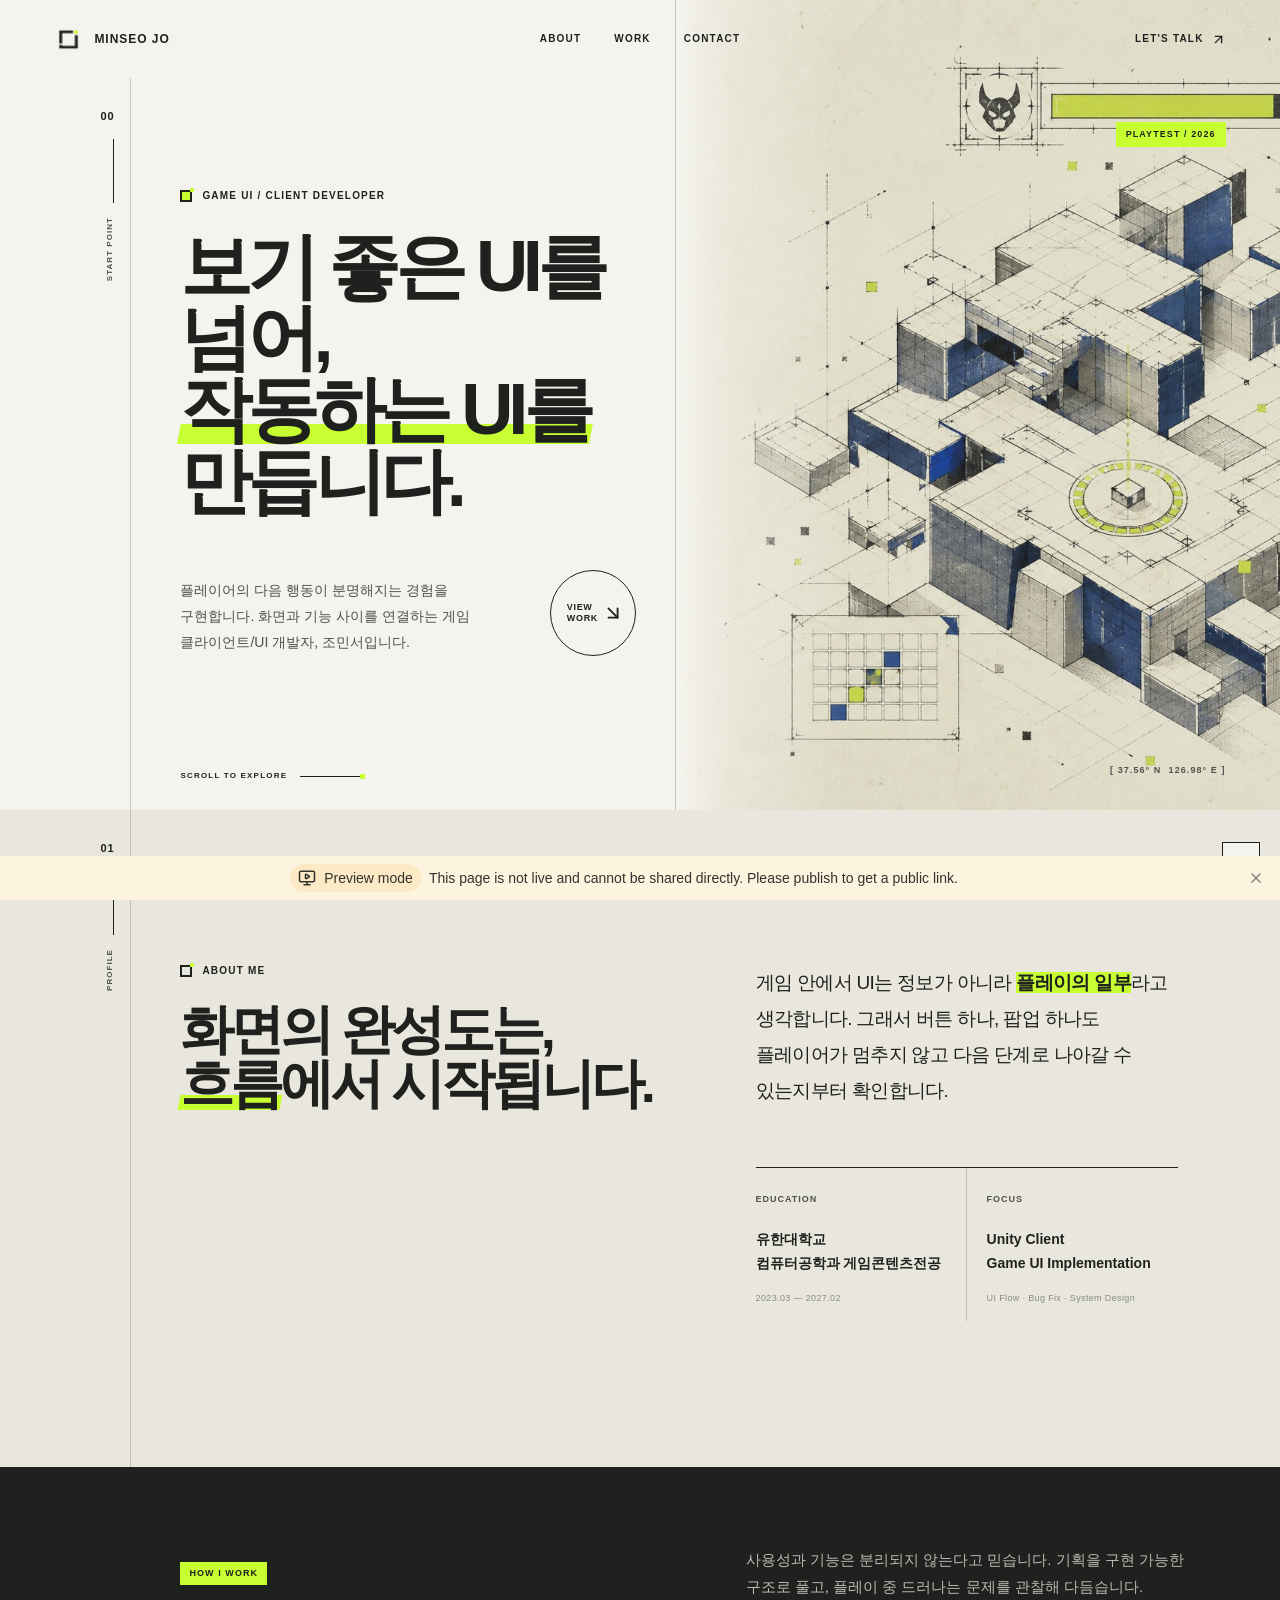
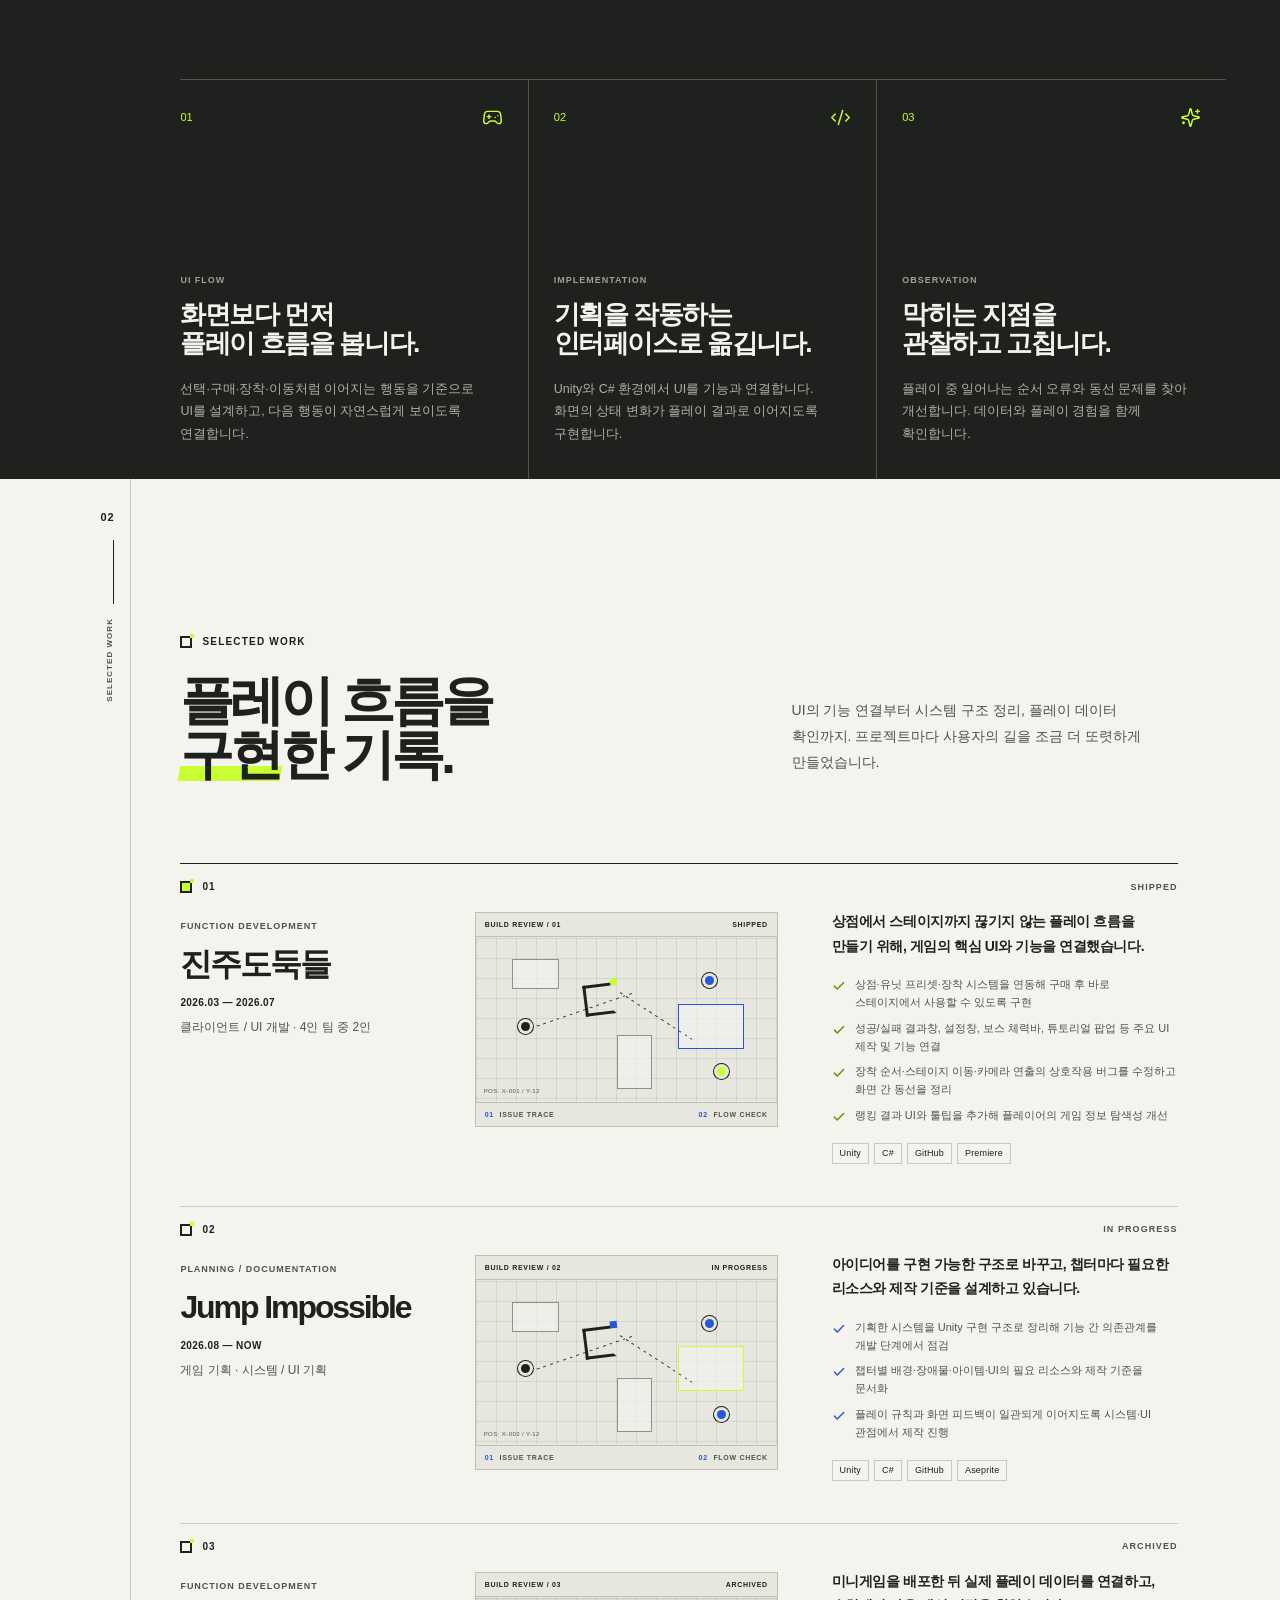
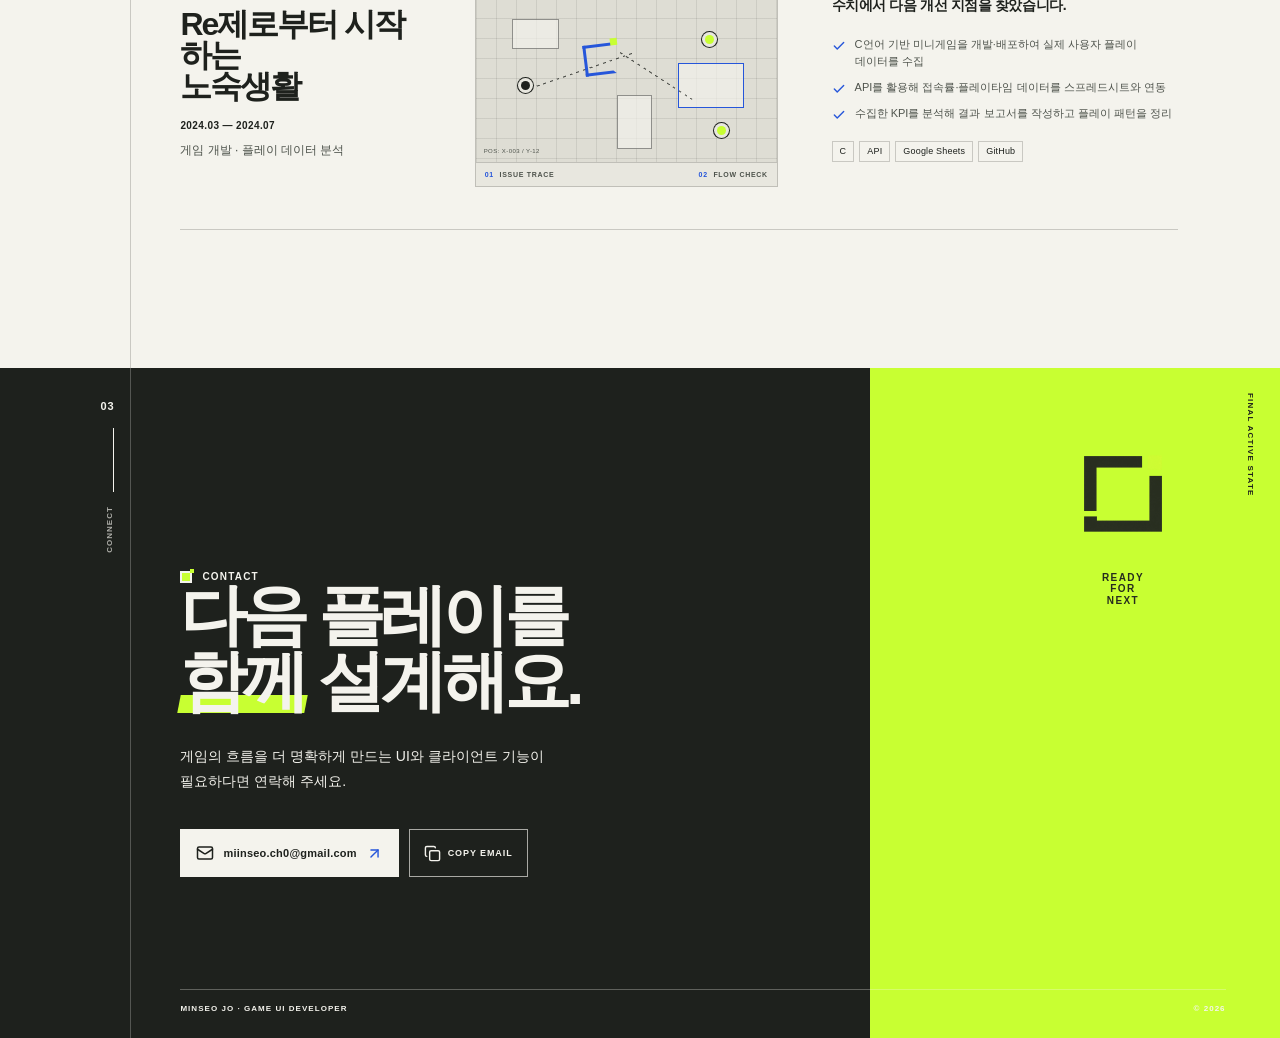
==== index.html @ cd0af512 "다른 html루" ====
<!DOCTYPE html>
<!-- saved from url=(0063)https://3000-i0neambwi0z5v4hnzv4nd-c29465b6.sg2.manus.computer/ -->
<html lang="ko"><head><meta http-equiv="Content-Type" content="text/html; charset=UTF-8">
    <script type="module">import { injectIntoGlobalHook } from "/@react-refresh";
injectIntoGlobalHook(window);
window.$RefreshReg$ = () => {};
window.$RefreshSig$ = () => (type) => type;</script>

    <script type="module" src="./index_files/client"></script>

    
    <meta name="viewport" content="width=device-width, initial-scale=1.0, maximum-scale=1">
    <title>조민서 | Game UI Developer</title>
    <meta name="description" content="보기 좋은 UI를 넘어, 작동하는 UI를 만드는 게임 클라이언트/UI 개발자 조민서의 포트폴리오">
    <link rel="icon" type="image/png" href="./index_files/minseo-checkpoint-logo_3d2f7d50.png">
    <!-- Design: Swiss editorial / playtest-note interface with Space Grotesk and Korean body copy. -->
    <link rel="preconnect" href="https://fonts.googleapis.com/">
    <link rel="preconnect" href="https://fonts.gstatic.com/" crossorigin="">
    <link href="./index_files/css2" rel="stylesheet">
    <script src="./index_files/debug-collector.js.다운로드" defer=""></script>
  <style type="text/css">[data-sonner-toaster][dir=ltr],html[dir=ltr]{--toast-icon-margin-start:-3px;--toast-icon-margin-end:4px;--toast-svg-margin-start:-1px;--toast-svg-margin-end:0px;--toast-button-margin-start:auto;--toast-button-margin-end:0;--toast-close-button-start:0;--toast-close-button-end:unset;--toast-close-button-transform:translate(-35%, -35%)}[data-sonner-toaster][dir=rtl],html[dir=rtl]{--toast-icon-margin-start:4px;--toast-icon-margin-end:-3px;--toast-svg-margin-start:0px;--toast-svg-margin-end:-1px;--toast-button-margin-start:0;--toast-button-margin-end:auto;--toast-close-button-start:unset;--toast-close-button-end:0;--toast-close-button-transform:translate(35%, -35%)}[data-sonner-toaster]{position:fixed;width:var(--width);font-family:ui-sans-serif,system-ui,-apple-system,BlinkMacSystemFont,Segoe UI,Roboto,Helvetica Neue,Arial,Noto Sans,sans-serif,Apple Color Emoji,Segoe UI Emoji,Segoe UI Symbol,Noto Color Emoji;--gray1:hsl(0, 0%, 99%);--gray2:hsl(0, 0%, 97.3%);--gray3:hsl(0, 0%, 95.1%);--gray4:hsl(0, 0%, 93%);--gray5:hsl(0, 0%, 90.9%);--gray6:hsl(0, 0%, 88.7%);--gray7:hsl(0, 0%, 85.8%);--gray8:hsl(0, 0%, 78%);--gray9:hsl(0, 0%, 56.1%);--gray10:hsl(0, 0%, 52.3%);--gray11:hsl(0, 0%, 43.5%);--gray12:hsl(0, 0%, 9%);--border-radius:8px;box-sizing:border-box;padding:0;margin:0;list-style:none;outline:0;z-index:999999999;transition:transform .4s ease}@media (hover:none) and (pointer:coarse){[data-sonner-toaster][data-lifted=true]{transform:none}}[data-sonner-toaster][data-x-position=right]{right:var(--offset-right)}[data-sonner-toaster][data-x-position=left]{left:var(--offset-left)}[data-sonner-toaster][data-x-position=center]{left:50%;transform:translateX(-50%)}[data-sonner-toaster][data-y-position=top]{top:var(--offset-top)}[data-sonner-toaster][data-y-position=bottom]{bottom:var(--offset-bottom)}[data-sonner-toast]{--y:translateY(100%);--lift-amount:calc(var(--lift) * var(--gap));z-index:var(--z-index);position:absolute;opacity:0;transform:var(--y);touch-action:none;transition:transform .4s,opacity .4s,height .4s,box-shadow .2s;box-sizing:border-box;outline:0;overflow-wrap:anywhere}[data-sonner-toast][data-styled=true]{padding:16px;background:var(--normal-bg);border:1px solid var(--normal-border);color:var(--normal-text);border-radius:var(--border-radius);box-shadow:0 4px 12px rgba(0,0,0,.1);width:var(--width);font-size:13px;display:flex;align-items:center;gap:6px}[data-sonner-toast]:focus-visible{box-shadow:0 4px 12px rgba(0,0,0,.1),0 0 0 2px rgba(0,0,0,.2)}[data-sonner-toast][data-y-position=top]{top:0;--y:translateY(-100%);--lift:1;--lift-amount:calc(1 * var(--gap))}[data-sonner-toast][data-y-position=bottom]{bottom:0;--y:translateY(100%);--lift:-1;--lift-amount:calc(var(--lift) * var(--gap))}[data-sonner-toast][data-styled=true] [data-description]{font-weight:400;line-height:1.4;color:#3f3f3f}[data-rich-colors=true][data-sonner-toast][data-styled=true] [data-description]{color:inherit}[data-sonner-toaster][data-sonner-theme=dark] [data-description]{color:#e8e8e8}[data-sonner-toast][data-styled=true] [data-title]{font-weight:500;line-height:1.5;color:inherit}[data-sonner-toast][data-styled=true] [data-icon]{display:flex;height:16px;width:16px;position:relative;justify-content:flex-start;align-items:center;flex-shrink:0;margin-left:var(--toast-icon-margin-start);margin-right:var(--toast-icon-margin-end)}[data-sonner-toast][data-promise=true] [data-icon]>svg{opacity:0;transform:scale(.8);transform-origin:center;animation:sonner-fade-in .3s ease forwards}[data-sonner-toast][data-styled=true] [data-icon]>*{flex-shrink:0}[data-sonner-toast][data-styled=true] [data-icon] svg{margin-left:var(--toast-svg-margin-start);margin-right:var(--toast-svg-margin-end)}[data-sonner-toast][data-styled=true] [data-content]{display:flex;flex-direction:column;gap:2px}[data-sonner-toast][data-styled=true] [data-button]{border-radius:4px;padding-left:8px;padding-right:8px;height:24px;font-size:12px;color:var(--normal-bg);background:var(--normal-text);margin-left:var(--toast-button-margin-start);margin-right:var(--toast-button-margin-end);border:none;font-weight:500;cursor:pointer;outline:0;display:flex;align-items:center;flex-shrink:0;transition:opacity .4s,box-shadow .2s}[data-sonner-toast][data-styled=true] [data-button]:focus-visible{box-shadow:0 0 0 2px rgba(0,0,0,.4)}[data-sonner-toast][data-styled=true] [data-button]:first-of-type{margin-left:var(--toast-button-margin-start);margin-right:var(--toast-button-margin-end)}[data-sonner-toast][data-styled=true] [data-cancel]{color:var(--normal-text);background:rgba(0,0,0,.08)}[data-sonner-toaster][data-sonner-theme=dark] [data-sonner-toast][data-styled=true] [data-cancel]{background:rgba(255,255,255,.3)}[data-sonner-toast][data-styled=true] [data-close-button]{position:absolute;left:var(--toast-close-button-start);right:var(--toast-close-button-end);top:0;height:20px;width:20px;display:flex;justify-content:center;align-items:center;padding:0;color:var(--gray12);background:var(--normal-bg);border:1px solid var(--gray4);transform:var(--toast-close-button-transform);border-radius:50%;cursor:pointer;z-index:1;transition:opacity .1s,background .2s,border-color .2s}[data-sonner-toast][data-styled=true] [data-close-button]:focus-visible{box-shadow:0 4px 12px rgba(0,0,0,.1),0 0 0 2px rgba(0,0,0,.2)}[data-sonner-toast][data-styled=true] [data-disabled=true]{cursor:not-allowed}[data-sonner-toast][data-styled=true]:hover [data-close-button]:hover{background:var(--gray2);border-color:var(--gray5)}[data-sonner-toast][data-swiping=true]::before{content:'';position:absolute;left:-100%;right:-100%;height:100%;z-index:-1}[data-sonner-toast][data-y-position=top][data-swiping=true]::before{bottom:50%;transform:scaleY(3) translateY(50%)}[data-sonner-toast][data-y-position=bottom][data-swiping=true]::before{top:50%;transform:scaleY(3) translateY(-50%)}[data-sonner-toast][data-swiping=false][data-removed=true]::before{content:'';position:absolute;inset:0;transform:scaleY(2)}[data-sonner-toast][data-expanded=true]::after{content:'';position:absolute;left:0;height:calc(var(--gap) + 1px);bottom:100%;width:100%}[data-sonner-toast][data-mounted=true]{--y:translateY(0);opacity:1}[data-sonner-toast][data-expanded=false][data-front=false]{--scale:var(--toasts-before) * 0.05 + 1;--y:translateY(calc(var(--lift-amount) * var(--toasts-before))) scale(calc(-1 * var(--scale)));height:var(--front-toast-height)}[data-sonner-toast]>*{transition:opacity .4s}[data-sonner-toast][data-x-position=right]{right:0}[data-sonner-toast][data-x-position=left]{left:0}[data-sonner-toast][data-expanded=false][data-front=false][data-styled=true]>*{opacity:0}[data-sonner-toast][data-visible=false]{opacity:0;pointer-events:none}[data-sonner-toast][data-mounted=true][data-expanded=true]{--y:translateY(calc(var(--lift) * var(--offset)));height:var(--initial-height)}[data-sonner-toast][data-removed=true][data-front=true][data-swipe-out=false]{--y:translateY(calc(var(--lift) * -100%));opacity:0}[data-sonner-toast][data-removed=true][data-front=false][data-swipe-out=false][data-expanded=true]{--y:translateY(calc(var(--lift) * var(--offset) + var(--lift) * -100%));opacity:0}[data-sonner-toast][data-removed=true][data-front=false][data-swipe-out=false][data-expanded=false]{--y:translateY(40%);opacity:0;transition:transform .5s,opacity .2s}[data-sonner-toast][data-removed=true][data-front=false]::before{height:calc(var(--initial-height) + 20%)}[data-sonner-toast][data-swiping=true]{transform:var(--y) translateY(var(--swipe-amount-y,0)) translateX(var(--swipe-amount-x,0));transition:none}[data-sonner-toast][data-swiped=true]{user-select:none}[data-sonner-toast][data-swipe-out=true][data-y-position=bottom],[data-sonner-toast][data-swipe-out=true][data-y-position=top]{animation-duration:.2s;animation-timing-function:ease-out;animation-fill-mode:forwards}[data-sonner-toast][data-swipe-out=true][data-swipe-direction=left]{animation-name:swipe-out-left}[data-sonner-toast][data-swipe-out=true][data-swipe-direction=right]{animation-name:swipe-out-right}[data-sonner-toast][data-swipe-out=true][data-swipe-direction=up]{animation-name:swipe-out-up}[data-sonner-toast][data-swipe-out=true][data-swipe-direction=down]{animation-name:swipe-out-down}@keyframes swipe-out-left{from{transform:var(--y) translateX(var(--swipe-amount-x));opacity:1}to{transform:var(--y) translateX(calc(var(--swipe-amount-x) - 100%));opacity:0}}@keyframes swipe-out-right{from{transform:var(--y) translateX(var(--swipe-amount-x));opacity:1}to{transform:var(--y) translateX(calc(var(--swipe-amount-x) + 100%));opacity:0}}@keyframes swipe-out-up{from{transform:var(--y) translateY(var(--swipe-amount-y));opacity:1}to{transform:var(--y) translateY(calc(var(--swipe-amount-y) - 100%));opacity:0}}@keyframes swipe-out-down{from{transform:var(--y) translateY(var(--swipe-amount-y));opacity:1}to{transform:var(--y) translateY(calc(var(--swipe-amount-y) + 100%));opacity:0}}@media (max-width:600px){[data-sonner-toaster]{position:fixed;right:var(--mobile-offset-right);left:var(--mobile-offset-left);width:100%}[data-sonner-toaster][dir=rtl]{left:calc(var(--mobile-offset-left) * -1)}[data-sonner-toaster] [data-sonner-toast]{left:0;right:0;width:calc(100% - var(--mobile-offset-left) * 2)}[data-sonner-toaster][data-x-position=left]{left:var(--mobile-offset-left)}[data-sonner-toaster][data-y-position=bottom]{bottom:var(--mobile-offset-bottom)}[data-sonner-toaster][data-y-position=top]{top:var(--mobile-offset-top)}[data-sonner-toaster][data-x-position=center]{left:var(--mobile-offset-left);right:var(--mobile-offset-right);transform:none}}[data-sonner-toaster][data-sonner-theme=light]{--normal-bg:#fff;--normal-border:var(--gray4);--normal-text:var(--gray12);--success-bg:hsl(143, 85%, 96%);--success-border:hsl(145, 92%, 87%);--success-text:hsl(140, 100%, 27%);--info-bg:hsl(208, 100%, 97%);--info-border:hsl(221, 91%, 93%);--info-text:hsl(210, 92%, 45%);--warning-bg:hsl(49, 100%, 97%);--warning-border:hsl(49, 91%, 84%);--warning-text:hsl(31, 92%, 45%);--error-bg:hsl(359, 100%, 97%);--error-border:hsl(359, 100%, 94%);--error-text:hsl(360, 100%, 45%)}[data-sonner-toaster][data-sonner-theme=light] [data-sonner-toast][data-invert=true]{--normal-bg:#000;--normal-border:hsl(0, 0%, 20%);--normal-text:var(--gray1)}[data-sonner-toaster][data-sonner-theme=dark] [data-sonner-toast][data-invert=true]{--normal-bg:#fff;--normal-border:var(--gray3);--normal-text:var(--gray12)}[data-sonner-toaster][data-sonner-theme=dark]{--normal-bg:#000;--normal-bg-hover:hsl(0, 0%, 12%);--normal-border:hsl(0, 0%, 20%);--normal-border-hover:hsl(0, 0%, 25%);--normal-text:var(--gray1);--success-bg:hsl(150, 100%, 6%);--success-border:hsl(147, 100%, 12%);--success-text:hsl(150, 86%, 65%);--info-bg:hsl(215, 100%, 6%);--info-border:hsl(223, 43%, 17%);--info-text:hsl(216, 87%, 65%);--warning-bg:hsl(64, 100%, 6%);--warning-border:hsl(60, 100%, 9%);--warning-text:hsl(46, 87%, 65%);--error-bg:hsl(358, 76%, 10%);--error-border:hsl(357, 89%, 16%);--error-text:hsl(358, 100%, 81%)}[data-sonner-toaster][data-sonner-theme=dark] [data-sonner-toast] [data-close-button]{background:var(--normal-bg);border-color:var(--normal-border);color:var(--normal-text)}[data-sonner-toaster][data-sonner-theme=dark] [data-sonner-toast] [data-close-button]:hover{background:var(--normal-bg-hover);border-color:var(--normal-border-hover)}[data-rich-colors=true][data-sonner-toast][data-type=success]{background:var(--success-bg);border-color:var(--success-border);color:var(--success-text)}[data-rich-colors=true][data-sonner-toast][data-type=success] [data-close-button]{background:var(--success-bg);border-color:var(--success-border);color:var(--success-text)}[data-rich-colors=true][data-sonner-toast][data-type=info]{background:var(--info-bg);border-color:var(--info-border);color:var(--info-text)}[data-rich-colors=true][data-sonner-toast][data-type=info] [data-close-button]{background:var(--info-bg);border-color:var(--info-border);color:var(--info-text)}[data-rich-colors=true][data-sonner-toast][data-type=warning]{background:var(--warning-bg);border-color:var(--warning-border);color:var(--warning-text)}[data-rich-colors=true][data-sonner-toast][data-type=warning] [data-close-button]{background:var(--warning-bg);border-color:var(--warning-border);color:var(--warning-text)}[data-rich-colors=true][data-sonner-toast][data-type=error]{background:var(--error-bg);border-color:var(--error-border);color:var(--error-text)}[data-rich-colors=true][data-sonner-toast][data-type=error] [data-close-button]{background:var(--error-bg);border-color:var(--error-border);color:var(--error-text)}.sonner-loading-wrapper{--size:16px;height:var(--size);width:var(--size);position:absolute;inset:0;z-index:10}.sonner-loading-wrapper[data-visible=false]{transform-origin:center;animation:sonner-fade-out .2s ease forwards}.sonner-spinner{position:relative;top:50%;left:50%;height:var(--size);width:var(--size)}.sonner-loading-bar{animation:sonner-spin 1.2s linear infinite;background:var(--gray11);border-radius:6px;height:8%;left:-10%;position:absolute;top:-3.9%;width:24%}.sonner-loading-bar:first-child{animation-delay:-1.2s;transform:rotate(.0001deg) translate(146%)}.sonner-loading-bar:nth-child(2){animation-delay:-1.1s;transform:rotate(30deg) translate(146%)}.sonner-loading-bar:nth-child(3){animation-delay:-1s;transform:rotate(60deg) translate(146%)}.sonner-loading-bar:nth-child(4){animation-delay:-.9s;transform:rotate(90deg) translate(146%)}.sonner-loading-bar:nth-child(5){animation-delay:-.8s;transform:rotate(120deg) translate(146%)}.sonner-loading-bar:nth-child(6){animation-delay:-.7s;transform:rotate(150deg) translate(146%)}.sonner-loading-bar:nth-child(7){animation-delay:-.6s;transform:rotate(180deg) translate(146%)}.sonner-loading-bar:nth-child(8){animation-delay:-.5s;transform:rotate(210deg) translate(146%)}.sonner-loading-bar:nth-child(9){animation-delay:-.4s;transform:rotate(240deg) translate(146%)}.sonner-loading-bar:nth-child(10){animation-delay:-.3s;transform:rotate(270deg) translate(146%)}.sonner-loading-bar:nth-child(11){animation-delay:-.2s;transform:rotate(300deg) translate(146%)}.sonner-loading-bar:nth-child(12){animation-delay:-.1s;transform:rotate(330deg) translate(146%)}@keyframes sonner-fade-in{0%{opacity:0;transform:scale(.8)}100%{opacity:1;transform:scale(1)}}@keyframes sonner-fade-out{0%{opacity:1;transform:scale(1)}100%{opacity:0;transform:scale(.8)}}@keyframes sonner-spin{0%{opacity:1}100%{opacity:.15}}@media (prefers-reduced-motion){.sonner-loading-bar,[data-sonner-toast],[data-sonner-toast]>*{transition:none!important;animation:none!important}}.sonner-loader{position:absolute;top:50%;left:50%;transform:translate(-50%,-50%);transform-origin:center;transition:opacity .2s,transform .2s}.sonner-loader[data-visible=false]{opacity:0;transform:scale(.8) translate(-50%,-50%)}</style><style type="text/css" data-vite-dev-id="/home/ubuntu/minseo-portfolio/client/src/index.css">/*! tailwindcss v4.1.14 | MIT License | https://tailwindcss.com */
@layer properties;
@layer theme, base, components, utilities;
@layer theme {
  :root, :host {
    --font-sans: ui-sans-serif, system-ui, sans-serif, "Apple Color Emoji",
      "Segoe UI Emoji", "Segoe UI Symbol", "Noto Color Emoji";
    --font-mono: ui-monospace, SFMono-Regular, Menlo, Monaco, Consolas, "Liberation Mono",
      "Courier New", monospace;
    --color-red-100: oklch(93.6% 0.032 17.717);
    --color-red-500: oklch(63.7% 0.237 25.331);
    --color-blue-600: oklch(54.6% 0.245 262.881);
    --color-blue-700: oklch(48.8% 0.243 264.376);
    --color-slate-50: oklch(98.4% 0.003 247.858);
    --color-slate-100: oklch(96.8% 0.007 247.896);
    --color-slate-600: oklch(44.6% 0.043 257.281);
    --color-slate-700: oklch(37.2% 0.044 257.287);
    --color-slate-900: oklch(20.8% 0.042 265.755);
    --color-black: #000;
    --color-white: #fff;
    --spacing: 0.25rem;
    --container-sm: 24rem;
    --container-lg: 32rem;
    --container-2xl: 42rem;
    --text-xs: 0.75rem;
    --text-xs--line-height: calc(1 / 0.75);
    --text-sm: 0.875rem;
    --text-sm--line-height: calc(1.25 / 0.875);
    --text-base: 1rem;
    --text-base--line-height: calc(1.5 / 1);
    --text-lg: 1.125rem;
    --text-lg--line-height: calc(1.75 / 1.125);
    --text-xl: 1.25rem;
    --text-xl--line-height: calc(1.75 / 1.25);
    --text-4xl: 2.25rem;
    --text-4xl--line-height: calc(2.5 / 2.25);
    --font-weight-normal: 400;
    --font-weight-medium: 500;
    --font-weight-semibold: 600;
    --font-weight-bold: 700;
    --tracking-tight: -0.025em;
    --tracking-widest: 0.1em;
    --leading-snug: 1.375;
    --leading-normal: 1.5;
    --leading-relaxed: 1.625;
    --radius-xs: 0.125rem;
    --radius-sm: 0.25rem;
    --radius-md: 0.375rem;
    --radius-lg: 0.5rem;
    --radius-xl: 0.75rem;
    --ease-out: cubic-bezier(0, 0, 0.2, 1);
    --ease-in-out: cubic-bezier(0.4, 0, 0.2, 1);
    --animate-spin: spin 1s linear infinite;
    --animate-pulse: pulse 2s cubic-bezier(0.4, 0, 0.6, 1) infinite;
    --blur-sm: 8px;
    --blur-2xl: 40px;
    --aspect-video: 16 / 9;
    --default-transition-duration: 150ms;
    --default-transition-timing-function: cubic-bezier(0.4, 0, 0.2, 1);
    --default-font-family: var(--font-sans);
    --default-mono-font-family: var(--font-mono);
  }
}
@layer base {
  *, ::after, ::before, ::backdrop, ::file-selector-button {
    box-sizing: border-box;
    margin: 0;
    padding: 0;
    border: 0 solid;
  }
  html, :host {
    line-height: 1.5;
    -webkit-text-size-adjust: 100%;
    tab-size: 4;
    font-family: var(--default-font-family, ui-sans-serif, system-ui, sans-serif, "Apple Color Emoji", "Segoe UI Emoji", "Segoe UI Symbol", "Noto Color Emoji");
    font-feature-settings: var(--default-font-feature-settings, normal);
    font-variation-settings: var(--default-font-variation-settings, normal);
    -webkit-tap-highlight-color: transparent;
  }
  hr {
    height: 0;
    color: inherit;
    border-top-width: 1px;
  }
  abbr:where([title]) {
    -webkit-text-decoration: underline dotted;
    text-decoration: underline dotted;
  }
  h1, h2, h3, h4, h5, h6 {
    font-size: inherit;
    font-weight: inherit;
  }
  a {
    color: inherit;
    -webkit-text-decoration: inherit;
    text-decoration: inherit;
  }
  b, strong {
    font-weight: bolder;
  }
  code, kbd, samp, pre {
    font-family: var(--default-mono-font-family, ui-monospace, SFMono-Regular, Menlo, Monaco, Consolas, "Liberation Mono", "Courier New", monospace);
    font-feature-settings: var(--default-mono-font-feature-settings, normal);
    font-variation-settings: var(--default-mono-font-variation-settings, normal);
    font-size: 1em;
  }
  small {
    font-size: 80%;
  }
  sub, sup {
    font-size: 75%;
    line-height: 0;
    position: relative;
    vertical-align: baseline;
  }
  sub {
    bottom: -0.25em;
  }
  sup {
    top: -0.5em;
  }
  table {
    text-indent: 0;
    border-color: inherit;
    border-collapse: collapse;
  }
  :-moz-focusring {
    outline: auto;
  }
  progress {
    vertical-align: baseline;
  }
  summary {
    display: list-item;
  }
  ol, ul, menu {
    list-style: none;
  }
  img, svg, video, canvas, audio, iframe, embed, object {
    display: block;
    vertical-align: middle;
  }
  img, video {
    max-width: 100%;
    height: auto;
  }
  button, input, select, optgroup, textarea, ::file-selector-button {
    font: inherit;
    font-feature-settings: inherit;
    font-variation-settings: inherit;
    letter-spacing: inherit;
    color: inherit;
    border-radius: 0;
    background-color: transparent;
    opacity: 1;
  }
  :where(select:is([multiple], [size])) optgroup {
    font-weight: bolder;
  }
  :where(select:is([multiple], [size])) optgroup option {
    padding-inline-start: 20px;
  }
  ::file-selector-button {
    margin-inline-end: 4px;
  }
  ::placeholder {
    opacity: 1;
  }
  @supports (not (-webkit-appearance: -apple-pay-button))  or (contain-intrinsic-size: 1px) {
    ::placeholder {
      color: currentcolor;
      @supports (color: color-mix(in lab, red, red)) {
        color: color-mix(in oklab, currentcolor 50%, transparent);
      }
    }
  }
  textarea {
    resize: vertical;
  }
  ::-webkit-search-decoration {
    -webkit-appearance: none;
  }
  ::-webkit-date-and-time-value {
    min-height: 1lh;
    text-align: inherit;
  }
  ::-webkit-datetime-edit {
    display: inline-flex;
  }
  ::-webkit-datetime-edit-fields-wrapper {
    padding: 0;
  }
  ::-webkit-datetime-edit, ::-webkit-datetime-edit-year-field, ::-webkit-datetime-edit-month-field, ::-webkit-datetime-edit-day-field, ::-webkit-datetime-edit-hour-field, ::-webkit-datetime-edit-minute-field, ::-webkit-datetime-edit-second-field, ::-webkit-datetime-edit-millisecond-field, ::-webkit-datetime-edit-meridiem-field {
    padding-block: 0;
  }
  ::-webkit-calendar-picker-indicator {
    line-height: 1;
  }
  :-moz-ui-invalid {
    box-shadow: none;
  }
  button, input:where([type="button"], [type="reset"], [type="submit"]), ::file-selector-button {
    appearance: button;
  }
  ::-webkit-inner-spin-button, ::-webkit-outer-spin-button {
    height: auto;
  }
  [hidden]:where(:not([hidden="until-found"])) {
    display: none !important;
  }
}
@layer utilities {
  .\@container\/card-header {
    container-type: inline-size;
    container-name: card-header;
  }
  .\@container\/field-group {
    container-type: inline-size;
    container-name: field-group;
  }
  .pointer-events-none {
    pointer-events: none;
  }
  .invisible {
    visibility: hidden;
  }
  .sr-only {
    position: absolute;
    width: 1px;
    height: 1px;
    padding: 0;
    margin: -1px;
    overflow: hidden;
    clip-path: inset(50%);
    white-space: nowrap;
    border-width: 0;
  }
  .absolute {
    position: absolute;
  }
  .fixed {
    position: fixed;
  }
  .relative {
    position: relative;
  }
  .static {
    position: static;
  }
  .inset-0 {
    inset: calc(var(--spacing) * 0);
  }
  .inset-x-0 {
    inset-inline: calc(var(--spacing) * 0);
  }
  .inset-y-0 {
    inset-block: calc(var(--spacing) * 0);
  }
  .-top-12 {
    top: calc(var(--spacing) * -12);
  }
  .top-0 {
    top: calc(var(--spacing) * 0);
  }
  .top-1\.5 {
    top: calc(var(--spacing) * 1.5);
  }
  .top-1\/2 {
    top: calc(1/2 * 100%);
  }
  .top-3\.5 {
    top: calc(var(--spacing) * 3.5);
  }
  .top-4 {
    top: calc(var(--spacing) * 4);
  }
  .top-\[1px\] {
    top: 1px;
  }
  .top-\[50\%\] {
    top: 50%;
  }
  .top-\[60\%\] {
    top: 60%;
  }
  .top-full {
    top: 100%;
  }
  .-right-12 {
    right: calc(var(--spacing) * -12);
  }
  .right-0 {
    right: calc(var(--spacing) * 0);
  }
  .right-1 {
    right: calc(var(--spacing) * 1);
  }
  .right-2 {
    right: calc(var(--spacing) * 2);
  }
  .right-3 {
    right: calc(var(--spacing) * 3);
  }
  .right-4 {
    right: calc(var(--spacing) * 4);
  }
  .-bottom-12 {
    bottom: calc(var(--spacing) * -12);
  }
  .bottom-0 {
    bottom: calc(var(--spacing) * 0);
  }
  .-left-12 {
    left: calc(var(--spacing) * -12);
  }
  .left-0 {
    left: calc(var(--spacing) * 0);
  }
  .left-1\/2 {
    left: calc(1/2 * 100%);
  }
  .left-2 {
    left: calc(var(--spacing) * 2);
  }
  .left-\[50\%\] {
    left: 50%;
  }
  .isolate {
    isolation: isolate;
  }
  .z-10 {
    z-index: 10;
  }
  .z-20 {
    z-index: 20;
  }
  .z-50 {
    z-index: 50;
  }
  .z-\[1\] {
    z-index: 1;
  }
  .order-first {
    order: -9999;
  }
  .order-last {
    order: 9999;
  }
  .col-start-2 {
    grid-column-start: 2;
  }
  .row-span-2 {
    grid-row: span 2 / span 2;
  }
  .row-start-1 {
    grid-row-start: 1;
  }
  .container {
    width: 100%;
    @media (width >= 40rem) {
      max-width: 40rem;
    }
    @media (width >= 48rem) {
      max-width: 48rem;
    }
    @media (width >= 64rem) {
      max-width: 64rem;
    }
    @media (width >= 80rem) {
      max-width: 80rem;
    }
    @media (width >= 96rem) {
      max-width: 96rem;
    }
  }
  .\!m-0 {
    margin: calc(var(--spacing) * 0) !important;
  }
  .-mx-1 {
    margin-inline: calc(var(--spacing) * -1);
  }
  .mx-2 {
    margin-inline: calc(var(--spacing) * 2);
  }
  .mx-3\.5 {
    margin-inline: calc(var(--spacing) * 3.5);
  }
  .mx-4 {
    margin-inline: calc(var(--spacing) * 4);
  }
  .mx-auto {
    margin-inline: auto;
  }
  .-my-2 {
    margin-block: calc(var(--spacing) * -2);
  }
  .my-0 {
    margin-block: calc(var(--spacing) * 0);
  }
  .my-0\.5 {
    margin-block: calc(var(--spacing) * 0.5);
  }
  .my-1 {
    margin-block: calc(var(--spacing) * 1);
  }
  .-mt-4 {
    margin-top: calc(var(--spacing) * -4);
  }
  .mt-1\.5 {
    margin-top: calc(var(--spacing) * 1.5);
  }
  .mt-2 {
    margin-top: calc(var(--spacing) * 2);
  }
  .mt-4 {
    margin-top: calc(var(--spacing) * 4);
  }
  .mt-auto {
    margin-top: auto;
  }
  .mr-2 {
    margin-right: calc(var(--spacing) * 2);
  }
  .mb-2 {
    margin-bottom: calc(var(--spacing) * 2);
  }
  .mb-3 {
    margin-bottom: calc(var(--spacing) * 3);
  }
  .mb-4 {
    margin-bottom: calc(var(--spacing) * 4);
  }
  .mb-6 {
    margin-bottom: calc(var(--spacing) * 6);
  }
  .mb-8 {
    margin-bottom: calc(var(--spacing) * 8);
  }
  .-ml-4 {
    margin-left: calc(var(--spacing) * -4);
  }
  .ml-1 {
    margin-left: calc(var(--spacing) * 1);
  }
  .ml-4 {
    margin-left: calc(var(--spacing) * 4);
  }
  .ml-auto {
    margin-left: auto;
  }
  .line-clamp-1 {
    overflow: hidden;
    display: -webkit-box;
    -webkit-box-orient: vertical;
    -webkit-line-clamp: 1;
  }
  .line-clamp-2 {
    overflow: hidden;
    display: -webkit-box;
    -webkit-box-orient: vertical;
    -webkit-line-clamp: 2;
  }
  .block {
    display: block;
  }
  .flex {
    display: flex;
  }
  .grid {
    display: grid;
  }
  .hidden {
    display: none;
  }
  .inline-flex {
    display: inline-flex;
  }
  .table {
    display: table;
  }
  .table-caption {
    display: table-caption;
  }
  .table-cell {
    display: table-cell;
  }
  .table-row {
    display: table-row;
  }
  .field-sizing-content {
    field-sizing: content;
  }
  .aspect-square {
    aspect-ratio: 1 / 1;
  }
  .aspect-video {
    aspect-ratio: var(--aspect-video);
  }
  .size-\(--cell-size\) {
    width: var(--cell-size);
    height: var(--cell-size);
  }
  .size-2 {
    width: calc(var(--spacing) * 2);
    height: calc(var(--spacing) * 2);
  }
  .size-2\.5 {
    width: calc(var(--spacing) * 2.5);
    height: calc(var(--spacing) * 2.5);
  }
  .size-3 {
    width: calc(var(--spacing) * 3);
    height: calc(var(--spacing) * 3);
  }
  .size-3\.5 {
    width: calc(var(--spacing) * 3.5);
    height: calc(var(--spacing) * 3.5);
  }
  .size-4 {
    width: calc(var(--spacing) * 4);
    height: calc(var(--spacing) * 4);
  }
  .size-6 {
    width: calc(var(--spacing) * 6);
    height: calc(var(--spacing) * 6);
  }
  .size-7 {
    width: calc(var(--spacing) * 7);
    height: calc(var(--spacing) * 7);
  }
  .size-8 {
    width: calc(var(--spacing) * 8);
    height: calc(var(--spacing) * 8);
  }
  .size-9 {
    width: calc(var(--spacing) * 9);
    height: calc(var(--spacing) * 9);
  }
  .size-10 {
    width: calc(var(--spacing) * 10);
    height: calc(var(--spacing) * 10);
  }
  .size-auto {
    width: auto;
    height: auto;
  }
  .size-full {
    width: 100%;
    height: 100%;
  }
  .h-\(--cell-size\) {
    height: var(--cell-size);
  }
  .h-1\.5 {
    height: calc(var(--spacing) * 1.5);
  }
  .h-2 {
    height: calc(var(--spacing) * 2);
  }
  .h-2\.5 {
    height: calc(var(--spacing) * 2.5);
  }
  .h-4 {
    height: calc(var(--spacing) * 4);
  }
  .h-5 {
    height: calc(var(--spacing) * 5);
  }
  .h-6 {
    height: calc(var(--spacing) * 6);
  }
  .h-7 {
    height: calc(var(--spacing) * 7);
  }
  .h-8 {
    height: calc(var(--spacing) * 8);
  }
  .h-9 {
    height: calc(var(--spacing) * 9);
  }
  .h-10 {
    height: calc(var(--spacing) * 10);
  }
  .h-12 {
    height: calc(var(--spacing) * 12);
  }
  .h-16 {
    height: calc(var(--spacing) * 16);
  }
  .h-\[1\.15rem\] {
    height: 1.15rem;
  }
  .h-\[500px\] {
    height: 500px;
  }
  .h-\[calc\(100\%-1px\)\] {
    height: calc(100% - 1px);
  }
  .h-\[var\(--radix-navigation-menu-viewport-height\)\] {
    height: var(--radix-navigation-menu-viewport-height);
  }
  .h-\[var\(--radix-select-trigger-height\)\] {
    height: var(--radix-select-trigger-height);
  }
  .h-auto {
    height: auto;
  }
  .h-full {
    height: 100%;
  }
  .h-px {
    height: 1px;
  }
  .h-svh {
    height: 100svh;
  }
  .max-h-\(--radix-context-menu-content-available-height\) {
    max-height: var(--radix-context-menu-content-available-height);
  }
  .max-h-\(--radix-dropdown-menu-content-available-height\) {
    max-height: var(--radix-dropdown-menu-content-available-height);
  }
  .max-h-\(--radix-select-content-available-height\) {
    max-height: var(--radix-select-content-available-height);
  }
  .max-h-\[300px\] {
    max-height: 300px;
  }
  .min-h-0 {
    min-height: calc(var(--spacing) * 0);
  }
  .min-h-4 {
    min-height: calc(var(--spacing) * 4);
  }
  .min-h-16 {
    min-height: calc(var(--spacing) * 16);
  }
  .min-h-screen {
    min-height: 100vh;
  }
  .min-h-svh {
    min-height: 100svh;
  }
  .w-\(--cell-size\) {
    width: var(--cell-size);
  }
  .w-\(--sidebar-width\) {
    width: var(--sidebar-width);
  }
  .w-0 {
    width: calc(var(--spacing) * 0);
  }
  .w-1 {
    width: calc(var(--spacing) * 1);
  }
  .w-2 {
    width: calc(var(--spacing) * 2);
  }
  .w-2\.5 {
    width: calc(var(--spacing) * 2.5);
  }
  .w-3 {
    width: calc(var(--spacing) * 3);
  }
  .w-3\/4 {
    width: calc(3/4 * 100%);
  }
  .w-4 {
    width: calc(var(--spacing) * 4);
  }
  .w-5 {
    width: calc(var(--spacing) * 5);
  }
  .w-8 {
    width: calc(var(--spacing) * 8);
  }
  .w-9 {
    width: calc(var(--spacing) * 9);
  }
  .w-10 {
    width: calc(var(--spacing) * 10);
  }
  .w-16 {
    width: calc(var(--spacing) * 16);
  }
  .w-64 {
    width: calc(var(--spacing) * 64);
  }
  .w-72 {
    width: calc(var(--spacing) * 72);
  }
  .w-\[100px\] {
    width: 100px;
  }
  .w-\[400px\] {
    width: 400px;
  }
  .w-auto {
    width: auto;
  }
  .w-fit {
    width: fit-content;
  }
  .w-full {
    width: 100%;
  }
  .w-max {
    width: max-content;
  }
  .w-px {
    width: 1px;
  }
  .max-w-\(--skeleton-width\) {
    max-width: var(--skeleton-width);
  }
  .max-w-2xl {
    max-width: var(--container-2xl);
  }
  .max-w-\[calc\(100\%-2rem\)\] {
    max-width: calc(100% - 2rem);
  }
  .max-w-lg {
    max-width: var(--container-lg);
  }
  .max-w-max {
    max-width: max-content;
  }
  .max-w-sm {
    max-width: var(--container-sm);
  }
  .min-w-\(--cell-size\) {
    min-width: var(--cell-size);
  }
  .min-w-0 {
    min-width: calc(var(--spacing) * 0);
  }
  .min-w-5 {
    min-width: calc(var(--spacing) * 5);
  }
  .min-w-8 {
    min-width: calc(var(--spacing) * 8);
  }
  .min-w-9 {
    min-width: calc(var(--spacing) * 9);
  }
  .min-w-10 {
    min-width: calc(var(--spacing) * 10);
  }
  .min-w-\[8rem\] {
    min-width: 8rem;
  }
  .min-w-\[12rem\] {
    min-width: 12rem;
  }
  .min-w-\[var\(--radix-select-trigger-width\)\] {
    min-width: var(--radix-select-trigger-width);
  }
  .flex-1 {
    flex: 1;
  }
  .flex-shrink-0 {
    flex-shrink: 0;
  }
  .shrink-0 {
    flex-shrink: 0;
  }
  .grow {
    flex-grow: 1;
  }
  .grow-0 {
    flex-grow: 0;
  }
  .basis-full {
    flex-basis: 100%;
  }
  .caption-bottom {
    caption-side: bottom;
  }
  .border-collapse {
    border-collapse: collapse;
  }
  .origin-\(--radix-context-menu-content-transform-origin\) {
    transform-origin: var(--radix-context-menu-content-transform-origin);
  }
  .origin-\(--radix-dropdown-menu-content-transform-origin\) {
    transform-origin: var(--radix-dropdown-menu-content-transform-origin);
  }
  .origin-\(--radix-hover-card-content-transform-origin\) {
    transform-origin: var(--radix-hover-card-content-transform-origin);
  }
  .origin-\(--radix-menubar-content-transform-origin\) {
    transform-origin: var(--radix-menubar-content-transform-origin);
  }
  .origin-\(--radix-popover-content-transform-origin\) {
    transform-origin: var(--radix-popover-content-transform-origin);
  }
  .origin-\(--radix-select-content-transform-origin\) {
    transform-origin: var(--radix-select-content-transform-origin);
  }
  .origin-\(--radix-tooltip-content-transform-origin\) {
    transform-origin: var(--radix-tooltip-content-transform-origin);
  }
  .-translate-x-1\/2 {
    --tw-translate-x: calc(calc(1/2 * 100%) * -1);
    translate: var(--tw-translate-x) var(--tw-translate-y);
  }
  .-translate-x-px {
    --tw-translate-x: -1px;
    translate: var(--tw-translate-x) var(--tw-translate-y);
  }
  .translate-x-\[-50\%\] {
    --tw-translate-x: -50%;
    translate: var(--tw-translate-x) var(--tw-translate-y);
  }
  .translate-x-px {
    --tw-translate-x: 1px;
    translate: var(--tw-translate-x) var(--tw-translate-y);
  }
  .-translate-y-1\/2 {
    --tw-translate-y: calc(calc(1/2 * 100%) * -1);
    translate: var(--tw-translate-x) var(--tw-translate-y);
  }
  .translate-y-0\.5 {
    --tw-translate-y: calc(var(--spacing) * 0.5);
    translate: var(--tw-translate-x) var(--tw-translate-y);
  }
  .translate-y-\[-50\%\] {
    --tw-translate-y: -50%;
    translate: var(--tw-translate-x) var(--tw-translate-y);
  }
  .translate-y-\[calc\(-50\%_-_2px\)\] {
    --tw-translate-y: calc(-50% - 2px);
    translate: var(--tw-translate-x) var(--tw-translate-y);
  }
  .rotate-45 {
    rotate: 45deg;
  }
  .rotate-90 {
    rotate: 90deg;
  }
  .transform {
    transform: var(--tw-rotate-x,) var(--tw-rotate-y,) var(--tw-rotate-z,) var(--tw-skew-x,) var(--tw-skew-y,);
  }
  .animate-caret-blink {
    animation: caret-blink 1.25s ease-out infinite;
  }
  .animate-in {
    animation: enter var(--tw-animation-duration,var(--tw-duration,.15s))var(--tw-ease,ease)var(--tw-animation-delay,0s)var(--tw-animation-iteration-count,1)var(--tw-animation-direction,normal)var(--tw-animation-fill-mode,none);
  }
  .animate-pulse {
    animation: var(--animate-pulse);
  }
  .animate-spin {
    animation: var(--animate-spin);
  }
  .cursor-default {
    cursor: default;
  }
  .cursor-pointer {
    cursor: pointer;
  }
  .cursor-text {
    cursor: text;
  }
  .touch-none {
    touch-action: none;
  }
  .resize-none {
    resize: none;
  }
  .scroll-my-1 {
    scroll-margin-block: calc(var(--spacing) * 1);
  }
  .scroll-py-1 {
    scroll-padding-block: calc(var(--spacing) * 1);
  }
  .list-disc {
    list-style-type: disc;
  }
  .list-none {
    list-style-type: none;
  }
  .auto-rows-min {
    grid-auto-rows: min-content;
  }
  .grid-cols-\[0_1fr\] {
    grid-template-columns: 0 1fr;
  }
  .grid-rows-\[auto_auto\] {
    grid-template-rows: auto auto;
  }
  .flex-col {
    flex-direction: column;
  }
  .flex-col-reverse {
    flex-direction: column-reverse;
  }
  .flex-row {
    flex-direction: row;
  }
  .flex-wrap {
    flex-wrap: wrap;
  }
  .items-center {
    align-items: center;
  }
  .items-end {
    align-items: flex-end;
  }
  .items-start {
    align-items: flex-start;
  }
  .items-stretch {
    align-items: stretch;
  }
  .justify-between {
    justify-content: space-between;
  }
  .justify-center {
    justify-content: center;
  }
  .justify-start {
    justify-content: flex-start;
  }
  .justify-items-start {
    justify-items: start;
  }
  .gap-0 {
    gap: calc(var(--spacing) * 0);
  }
  .gap-0\.5 {
    gap: calc(var(--spacing) * 0.5);
  }
  .gap-1 {
    gap: calc(var(--spacing) * 1);
  }
  .gap-1\.5 {
    gap: calc(var(--spacing) * 1.5);
  }
  .gap-2 {
    gap: calc(var(--spacing) * 2);
  }
  .gap-2\.5 {
    gap: calc(var(--spacing) * 2.5);
  }
  .gap-3 {
    gap: calc(var(--spacing) * 3);
  }
  .gap-4 {
    gap: calc(var(--spacing) * 4);
  }
  .gap-6 {
    gap: calc(var(--spacing) * 6);
  }
  .gap-7 {
    gap: calc(var(--spacing) * 7);
  }
  .gap-y-0\.5 {
    row-gap: calc(var(--spacing) * 0.5);
  }
  .self-start {
    align-self: flex-start;
  }
  .self-stretch {
    align-self: stretch;
  }
  .justify-self-end {
    justify-self: flex-end;
  }
  .truncate {
    overflow: hidden;
    text-overflow: ellipsis;
    white-space: nowrap;
  }
  .overflow-auto {
    overflow: auto;
  }
  .overflow-hidden {
    overflow: hidden;
  }
  .overflow-x-auto {
    overflow-x: auto;
  }
  .overflow-x-hidden {
    overflow-x: hidden;
  }
  .overflow-y-auto {
    overflow-y: auto;
  }
  .rounded {
    border-radius: 0.25rem;
  }
  .rounded-\[2px\] {
    border-radius: 2px;
  }
  .rounded-\[4px\] {
    border-radius: 4px;
  }
  .rounded-\[10px\] {
    border-radius: 10px;
  }
  .rounded-\[20px\] {
    border-radius: 20px;
  }
  .rounded-\[calc\(var\(--radius\)-5px\)\] {
    border-radius: calc(var(--radius) - 5px);
  }
  .rounded-\[inherit\] {
    border-radius: inherit;
  }
  .rounded-full {
    border-radius: calc(infinity * 1px);
  }
  .rounded-lg {
    border-radius: var(--radius-lg);
  }
  .rounded-md {
    border-radius: var(--radius-md);
  }
  .rounded-none {
    border-radius: 0;
  }
  .rounded-sm {
    border-radius: var(--radius-sm);
  }
  .rounded-xl {
    border-radius: var(--radius-xl);
  }
  .rounded-xs {
    border-radius: var(--radius-xs);
  }
  .rounded-l-md {
    border-top-left-radius: var(--radius-md);
    border-bottom-left-radius: var(--radius-md);
  }
  .rounded-tl-sm {
    border-top-left-radius: var(--radius-sm);
  }
  .rounded-r-md {
    border-top-right-radius: var(--radius-md);
    border-bottom-right-radius: var(--radius-md);
  }
  .border {
    border-style: var(--tw-border-style);
    border-width: 1px;
  }
  .border-0 {
    border-style: var(--tw-border-style);
    border-width: 0px;
  }
  .border-\[1\.5px\] {
    border-style: var(--tw-border-style);
    border-width: 1.5px;
  }
  .border-y {
    border-block-style: var(--tw-border-style);
    border-block-width: 1px;
  }
  .border-t {
    border-top-style: var(--tw-border-style);
    border-top-width: 1px;
  }
  .border-r {
    border-right-style: var(--tw-border-style);
    border-right-width: 1px;
  }
  .border-b {
    border-bottom-style: var(--tw-border-style);
    border-bottom-width: 1px;
  }
  .border-l {
    border-left-style: var(--tw-border-style);
    border-left-width: 1px;
  }
  .border-dashed {
    --tw-border-style: dashed;
    border-style: dashed;
  }
  .border-\(--color-border\) {
    border-color: var(--color-border);
  }
  .border-\[rgba\(0\,0\,0\,0\.08\)\] {
    border-color: rgba(0,0,0,0.08);
  }
  .border-transparent {
    border-color: transparent;
  }
  .border-t-transparent {
    border-top-color: transparent;
  }
  .border-l-transparent {
    border-left-color: transparent;
  }
  .bg-\(--color-bg\) {
    background-color: var(--color-bg);
  }
  .bg-\[\#1a1a19\] {
    background-color: #1a1a19;
  }
  .bg-\[\#f8f8f7\] {
    background-color: #f8f8f7;
  }
  .bg-black\/50 {
    background-color: color-mix(in srgb, #000 50%, transparent);
    @supports (color: color-mix(in lab, red, red)) {
      background-color: color-mix(in oklab, var(--color-black) 50%, transparent);
    }
  }
  .bg-blue-600 {
    background-color: var(--color-blue-600);
  }
  .bg-red-100 {
    background-color: var(--color-red-100);
  }
  .bg-transparent {
    background-color: transparent;
  }
  .bg-white {
    background-color: var(--color-white);
  }
  .bg-white\/80 {
    background-color: color-mix(in srgb, #fff 80%, transparent);
    @supports (color: color-mix(in lab, red, red)) {
      background-color: color-mix(in oklab, var(--color-white) 80%, transparent);
    }
  }
  .bg-gradient-to-br {
    --tw-gradient-position: to bottom right in oklab;
    background-image: linear-gradient(var(--tw-gradient-stops));
  }
  .from-slate-50 {
    --tw-gradient-from: var(--color-slate-50);
    --tw-gradient-stops: var(--tw-gradient-via-stops, var(--tw-gradient-position), var(--tw-gradient-from) var(--tw-gradient-from-position), var(--tw-gradient-to) var(--tw-gradient-to-position));
  }
  .to-slate-100 {
    --tw-gradient-to: var(--color-slate-100);
    --tw-gradient-stops: var(--tw-gradient-via-stops, var(--tw-gradient-position), var(--tw-gradient-from) var(--tw-gradient-from-position), var(--tw-gradient-to) var(--tw-gradient-to-position));
  }
  .fill-current {
    fill: currentcolor;
  }
  .p-0 {
    padding: calc(var(--spacing) * 0);
  }
  .p-1 {
    padding: calc(var(--spacing) * 1);
  }
  .p-2 {
    padding: calc(var(--spacing) * 2);
  }
  .p-3 {
    padding: calc(var(--spacing) * 3);
  }
  .p-4 {
    padding: calc(var(--spacing) * 4);
  }
  .p-5 {
    padding: calc(var(--spacing) * 5);
  }
  .p-6 {
    padding: calc(var(--spacing) * 6);
  }
  .p-8 {
    padding: calc(var(--spacing) * 8);
  }
  .p-\[3px\] {
    padding: 3px;
  }
  .p-px {
    padding: 1px;
  }
  .px-\(--cell-size\) {
    padding-inline: var(--cell-size);
  }
  .px-1 {
    padding-inline: calc(var(--spacing) * 1);
  }
  .px-1\.5 {
    padding-inline: calc(var(--spacing) * 1.5);
  }
  .px-2 {
    padding-inline: calc(var(--spacing) * 2);
  }
  .px-2\.5 {
    padding-inline: calc(var(--spacing) * 2.5);
  }
  .px-3 {
    padding-inline: calc(var(--spacing) * 3);
  }
  .px-4 {
    padding-inline: calc(var(--spacing) * 4);
  }
  .px-5 {
    padding-inline: calc(var(--spacing) * 5);
  }
  .px-6 {
    padding-inline: calc(var(--spacing) * 6);
  }
  .py-0\.5 {
    padding-block: calc(var(--spacing) * 0.5);
  }
  .py-1 {
    padding-block: calc(var(--spacing) * 1);
  }
  .py-1\.5 {
    padding-block: calc(var(--spacing) * 1.5);
  }
  .py-2 {
    padding-block: calc(var(--spacing) * 2);
  }
  .py-2\.5 {
    padding-block: calc(var(--spacing) * 2.5);
  }
  .py-3 {
    padding-block: calc(var(--spacing) * 3);
  }
  .py-4 {
    padding-block: calc(var(--spacing) * 4);
  }
  .py-5 {
    padding-block: calc(var(--spacing) * 5);
  }
  .py-6 {
    padding-block: calc(var(--spacing) * 6);
  }
  .pt-0 {
    padding-top: calc(var(--spacing) * 0);
  }
  .pt-3 {
    padding-top: calc(var(--spacing) * 3);
  }
  .pt-4 {
    padding-top: calc(var(--spacing) * 4);
  }
  .pt-8 {
    padding-top: calc(var(--spacing) * 8);
  }
  .pt-12 {
    padding-top: calc(var(--spacing) * 12);
  }
  .pr-1 {
    padding-right: calc(var(--spacing) * 1);
  }
  .pr-2 {
    padding-right: calc(var(--spacing) * 2);
  }
  .pr-2\.5 {
    padding-right: calc(var(--spacing) * 2.5);
  }
  .pr-3 {
    padding-right: calc(var(--spacing) * 3);
  }
  .pr-8 {
    padding-right: calc(var(--spacing) * 8);
  }
  .pb-3 {
    padding-bottom: calc(var(--spacing) * 3);
  }
  .pb-4 {
    padding-bottom: calc(var(--spacing) * 4);
  }
  .pb-8 {
    padding-bottom: calc(var(--spacing) * 8);
  }
  .pl-2 {
    padding-left: calc(var(--spacing) * 2);
  }
  .pl-3 {
    padding-left: calc(var(--spacing) * 3);
  }
  .pl-4 {
    padding-left: calc(var(--spacing) * 4);
  }
  .pl-8 {
    padding-left: calc(var(--spacing) * 8);
  }
  .text-center {
    text-align: center;
  }
  .text-left {
    text-align: left;
  }
  .align-middle {
    vertical-align: middle;
  }
  .font-mono {
    font-family: var(--font-mono);
  }
  .font-sans {
    font-family: var(--font-sans);
  }
  .text-4xl {
    font-size: var(--text-4xl);
    line-height: var(--tw-leading, var(--text-4xl--line-height));
  }
  .text-base {
    font-size: var(--text-base);
    line-height: var(--tw-leading, var(--text-base--line-height));
  }
  .text-lg {
    font-size: var(--text-lg);
    line-height: var(--tw-leading, var(--text-lg--line-height));
  }
  .text-sm {
    font-size: var(--text-sm);
    line-height: var(--tw-leading, var(--text-sm--line-height));
  }
  .text-sm\/relaxed {
    font-size: var(--text-sm);
    line-height: var(--leading-relaxed);
  }
  .text-xl {
    font-size: var(--text-xl);
    line-height: var(--tw-leading, var(--text-xl--line-height));
  }
  .text-xs {
    font-size: var(--text-xs);
    line-height: var(--tw-leading, var(--text-xs--line-height));
  }
  .text-\[0\.8rem\] {
    font-size: 0.8rem;
  }
  .leading-5 {
    --tw-leading: calc(var(--spacing) * 5);
    line-height: calc(var(--spacing) * 5);
  }
  .leading-\[26px\] {
    --tw-leading: 26px;
    line-height: 26px;
  }
  .leading-none {
    --tw-leading: 1;
    line-height: 1;
  }
  .leading-normal {
    --tw-leading: var(--leading-normal);
    line-height: var(--leading-normal);
  }
  .leading-relaxed {
    --tw-leading: var(--leading-relaxed);
    line-height: var(--leading-relaxed);
  }
  .leading-snug {
    --tw-leading: var(--leading-snug);
    line-height: var(--leading-snug);
  }
  .font-bold {
    --tw-font-weight: var(--font-weight-bold);
    font-weight: var(--font-weight-bold);
  }
  .font-medium {
    --tw-font-weight: var(--font-weight-medium);
    font-weight: var(--font-weight-medium);
  }
  .font-normal {
    --tw-font-weight: var(--font-weight-normal);
    font-weight: var(--font-weight-normal);
  }
  .font-semibold {
    --tw-font-weight: var(--font-weight-semibold);
    font-weight: var(--font-weight-semibold);
  }
  .tracking-\[-0\.44px\] {
    --tw-tracking: -0.44px;
    letter-spacing: -0.44px;
  }
  .tracking-\[-0\.154px\] {
    --tw-tracking: -0.154px;
    letter-spacing: -0.154px;
  }
  .tracking-tight {
    --tw-tracking: var(--tracking-tight);
    letter-spacing: var(--tracking-tight);
  }
  .tracking-widest {
    --tw-tracking: var(--tracking-widest);
    letter-spacing: var(--tracking-widest);
  }
  .text-balance {
    text-wrap: balance;
  }
  .break-words {
    overflow-wrap: break-word;
  }
  .whitespace-break-spaces {
    white-space: break-spaces;
  }
  .whitespace-nowrap {
    white-space: nowrap;
  }
  .text-\[\#34322d\] {
    color: #34322d;
  }
  .text-\[\#858481\] {
    color: #858481;
  }
  .text-current {
    color: currentcolor;
  }
  .text-red-500 {
    color: var(--color-red-500);
  }
  .text-slate-600 {
    color: var(--color-slate-600);
  }
  .text-slate-700 {
    color: var(--color-slate-700);
  }
  .text-slate-900 {
    color: var(--color-slate-900);
  }
  .text-white {
    color: var(--color-white);
  }
  .tabular-nums {
    --tw-numeric-spacing: tabular-nums;
    font-variant-numeric: var(--tw-ordinal,) var(--tw-slashed-zero,) var(--tw-numeric-figure,) var(--tw-numeric-spacing,) var(--tw-numeric-fraction,);
  }
  .underline-offset-4 {
    text-underline-offset: 4px;
  }
  .opacity-0 {
    opacity: 0%;
  }
  .opacity-50 {
    opacity: 50%;
  }
  .opacity-70 {
    opacity: 70%;
  }
  .shadow {
    --tw-shadow: 0 1px 3px 0 var(--tw-shadow-color, rgb(0 0 0 / 0.1)), 0 1px 2px -1px var(--tw-shadow-color, rgb(0 0 0 / 0.1));
    box-shadow: var(--tw-inset-shadow), var(--tw-inset-ring-shadow), var(--tw-ring-offset-shadow), var(--tw-ring-shadow), var(--tw-shadow);
  }
  .shadow-\[0_0_0_1px_hsl\(var\(--sidebar-border\)\)\] {
    --tw-shadow: 0 0 0 1px var(--tw-shadow-color, hsl(var(--sidebar-border)));
    box-shadow: var(--tw-inset-shadow), var(--tw-inset-ring-shadow), var(--tw-ring-offset-shadow), var(--tw-ring-shadow), var(--tw-shadow);
  }
  .shadow-\[0px_4px_11px_0px_rgba\(0\,0\,0\,0\.08\)\] {
    --tw-shadow: 0px 4px 11px 0px var(--tw-shadow-color, rgba(0,0,0,0.08));
    box-shadow: var(--tw-inset-shadow), var(--tw-inset-ring-shadow), var(--tw-ring-offset-shadow), var(--tw-ring-shadow), var(--tw-shadow);
  }
  .shadow-lg {
    --tw-shadow: 0 10px 15px -3px var(--tw-shadow-color, rgb(0 0 0 / 0.1)), 0 4px 6px -4px var(--tw-shadow-color, rgb(0 0 0 / 0.1));
    box-shadow: var(--tw-inset-shadow), var(--tw-inset-ring-shadow), var(--tw-ring-offset-shadow), var(--tw-ring-shadow), var(--tw-shadow);
  }
  .shadow-md {
    --tw-shadow: 0 4px 6px -1px var(--tw-shadow-color, rgb(0 0 0 / 0.1)), 0 2px 4px -2px var(--tw-shadow-color, rgb(0 0 0 / 0.1));
    box-shadow: var(--tw-inset-shadow), var(--tw-inset-ring-shadow), var(--tw-ring-offset-shadow), var(--tw-ring-shadow), var(--tw-shadow);
  }
  .shadow-none {
    --tw-shadow: 0 0 #0000;
    box-shadow: var(--tw-inset-shadow), var(--tw-inset-ring-shadow), var(--tw-ring-offset-shadow), var(--tw-ring-shadow), var(--tw-shadow);
  }
  .shadow-sm {
    --tw-shadow: 0 1px 3px 0 var(--tw-shadow-color, rgb(0 0 0 / 0.1)), 0 1px 2px -1px var(--tw-shadow-color, rgb(0 0 0 / 0.1));
    box-shadow: var(--tw-inset-shadow), var(--tw-inset-ring-shadow), var(--tw-ring-offset-shadow), var(--tw-ring-shadow), var(--tw-shadow);
  }
  .shadow-xl {
    --tw-shadow: 0 20px 25px -5px var(--tw-shadow-color, rgb(0 0 0 / 0.1)), 0 8px 10px -6px var(--tw-shadow-color, rgb(0 0 0 / 0.1));
    box-shadow: var(--tw-inset-shadow), var(--tw-inset-ring-shadow), var(--tw-ring-offset-shadow), var(--tw-ring-shadow), var(--tw-shadow);
  }
  .shadow-xs {
    --tw-shadow: 0 1px 2px 0 var(--tw-shadow-color, rgb(0 0 0 / 0.05));
    box-shadow: var(--tw-inset-shadow), var(--tw-inset-ring-shadow), var(--tw-ring-offset-shadow), var(--tw-ring-shadow), var(--tw-shadow);
  }
  .ring-0 {
    --tw-ring-shadow: var(--tw-ring-inset,) 0 0 0 calc(0px + var(--tw-ring-offset-width)) var(--tw-ring-color, currentcolor);
    box-shadow: var(--tw-inset-shadow), var(--tw-inset-ring-shadow), var(--tw-ring-offset-shadow), var(--tw-ring-shadow), var(--tw-shadow);
  }
  .outline-hidden {
    --tw-outline-style: none;
    outline-style: none;
    @media (forced-colors: active) {
      outline: 2px solid transparent;
      outline-offset: 2px;
    }
  }
  .outline {
    outline-style: var(--tw-outline-style);
    outline-width: 1px;
  }
  .backdrop-blur-2xl {
    --tw-backdrop-blur: blur(var(--blur-2xl));
    -webkit-backdrop-filter: var(--tw-backdrop-blur,) var(--tw-backdrop-brightness,) var(--tw-backdrop-contrast,) var(--tw-backdrop-grayscale,) var(--tw-backdrop-hue-rotate,) var(--tw-backdrop-invert,) var(--tw-backdrop-opacity,) var(--tw-backdrop-saturate,) var(--tw-backdrop-sepia,);
    backdrop-filter: var(--tw-backdrop-blur,) var(--tw-backdrop-brightness,) var(--tw-backdrop-contrast,) var(--tw-backdrop-grayscale,) var(--tw-backdrop-hue-rotate,) var(--tw-backdrop-invert,) var(--tw-backdrop-opacity,) var(--tw-backdrop-saturate,) var(--tw-backdrop-sepia,);
  }
  .backdrop-blur-sm {
    --tw-backdrop-blur: blur(var(--blur-sm));
    -webkit-backdrop-filter: var(--tw-backdrop-blur,) var(--tw-backdrop-brightness,) var(--tw-backdrop-contrast,) var(--tw-backdrop-grayscale,) var(--tw-backdrop-hue-rotate,) var(--tw-backdrop-invert,) var(--tw-backdrop-opacity,) var(--tw-backdrop-saturate,) var(--tw-backdrop-sepia,);
    backdrop-filter: var(--tw-backdrop-blur,) var(--tw-backdrop-brightness,) var(--tw-backdrop-contrast,) var(--tw-backdrop-grayscale,) var(--tw-backdrop-hue-rotate,) var(--tw-backdrop-invert,) var(--tw-backdrop-opacity,) var(--tw-backdrop-saturate,) var(--tw-backdrop-sepia,);
  }
  .transition {
    transition-property: color, background-color, border-color, outline-color, text-decoration-color, fill, stroke, --tw-gradient-from, --tw-gradient-via, --tw-gradient-to, opacity, box-shadow, transform, translate, scale, rotate, filter, -webkit-backdrop-filter, backdrop-filter, display, content-visibility, overlay, pointer-events;
    transition-timing-function: var(--tw-ease, var(--default-transition-timing-function));
    transition-duration: var(--tw-duration, var(--default-transition-duration));
  }
  .transition-\[color\,box-shadow\] {
    transition-property: color,box-shadow;
    transition-timing-function: var(--tw-ease, var(--default-transition-timing-function));
    transition-duration: var(--tw-duration, var(--default-transition-duration));
  }
  .transition-\[left\,right\,width\] {
    transition-property: left,right,width;
    transition-timing-function: var(--tw-ease, var(--default-transition-timing-function));
    transition-duration: var(--tw-duration, var(--default-transition-duration));
  }
  .transition-\[margin\,opacity\] {
    transition-property: margin,opacity;
    transition-timing-function: var(--tw-ease, var(--default-transition-timing-function));
    transition-duration: var(--tw-duration, var(--default-transition-duration));
  }
  .transition-\[width\,height\,padding\] {
    transition-property: width,height,padding;
    transition-timing-function: var(--tw-ease, var(--default-transition-timing-function));
    transition-duration: var(--tw-duration, var(--default-transition-duration));
  }
  .transition-\[width\] {
    transition-property: width;
    transition-timing-function: var(--tw-ease, var(--default-transition-timing-function));
    transition-duration: var(--tw-duration, var(--default-transition-duration));
  }
  .transition-all {
    transition-property: all;
    transition-timing-function: var(--tw-ease, var(--default-transition-timing-function));
    transition-duration: var(--tw-duration, var(--default-transition-duration));
  }
  .transition-colors {
    transition-property: color, background-color, border-color, outline-color, text-decoration-color, fill, stroke, --tw-gradient-from, --tw-gradient-via, --tw-gradient-to;
    transition-timing-function: var(--tw-ease, var(--default-transition-timing-function));
    transition-duration: var(--tw-duration, var(--default-transition-duration));
  }
  .transition-opacity {
    transition-property: opacity;
    transition-timing-function: var(--tw-ease, var(--default-transition-timing-function));
    transition-duration: var(--tw-duration, var(--default-transition-duration));
  }
  .transition-shadow {
    transition-property: box-shadow;
    transition-timing-function: var(--tw-ease, var(--default-transition-timing-function));
    transition-duration: var(--tw-duration, var(--default-transition-duration));
  }
  .transition-transform {
    transition-property: transform, translate, scale, rotate;
    transition-timing-function: var(--tw-ease, var(--default-transition-timing-function));
    transition-duration: var(--tw-duration, var(--default-transition-duration));
  }
  .transition-none {
    transition-property: none;
  }
  .duration-100 {
    --tw-duration: 100ms;
    transition-duration: 100ms;
  }
  .duration-200 {
    --tw-duration: 200ms;
    transition-duration: 200ms;
  }
  .duration-300 {
    --tw-duration: 300ms;
    transition-duration: 300ms;
  }
  .duration-1000 {
    --tw-duration: 1000ms;
    transition-duration: 1000ms;
  }
  .ease-in-out {
    --tw-ease: var(--ease-in-out);
    transition-timing-function: var(--ease-in-out);
  }
  .ease-linear {
    --tw-ease: linear;
    transition-timing-function: linear;
  }
  .fade-in-0 {
    --tw-enter-opacity: calc(0/100);
    --tw-enter-opacity: 0;
  }
  .outline-none {
    --tw-outline-style: none;
    outline-style: none;
  }
  .select-none {
    -webkit-user-select: none;
    user-select: none;
  }
  .zoom-in-95 {
    --tw-enter-scale: calc(95*1%);
    --tw-enter-scale: .95;
  }
  .\[--cell-size\:--spacing\(8\)\] {
    --cell-size: calc(var(--spacing) * 8);
  }
  .group-focus-within\/menu-item\:opacity-100 {
    &:is(:where(.group\/menu-item):focus-within *) {
      opacity: 100%;
    }
  }
  .group-hover\/menu-item\:opacity-100 {
    &:is(:where(.group\/menu-item):hover *) {
      @media (hover: hover) {
        opacity: 100%;
      }
    }
  }
  .group-has-data-\[sidebar\=menu-action\]\/menu-item\:pr-8 {
    &:is(:where(.group\/menu-item):has(*[data-sidebar="menu-action"]) *) {
      padding-right: calc(var(--spacing) * 8);
    }
  }
  .group-has-\[\[data-orientation\=horizontal\]\]\/field\:text-balance {
    &:is(:where(.group\/field):has(*:is([data-orientation=horizontal])) *) {
      text-wrap: balance;
    }
  }
  .group-has-\[\[data-slot\=item-description\]\]\/item\:translate-y-0\.5 {
    &:is(:where(.group\/item):has(*:is([data-slot=item-description])) *) {
      --tw-translate-y: calc(var(--spacing) * 0.5);
      translate: var(--tw-translate-x) var(--tw-translate-y);
    }
  }
  .group-has-\[\[data-slot\=item-description\]\]\/item\:self-start {
    &:is(:where(.group\/item):has(*:is([data-slot=item-description])) *) {
      align-self: flex-start;
    }
  }
  .group-has-\[\>input\]\/input-group\:pt-2\.5 {
    &:is(:where(.group\/input-group):has(>input) *) {
      padding-top: calc(var(--spacing) * 2.5);
    }
  }
  .group-has-\[\>input\]\/input-group\:pb-2\.5 {
    &:is(:where(.group\/input-group):has(>input) *) {
      padding-bottom: calc(var(--spacing) * 2.5);
    }
  }
  .group-data-\[collapsible\=icon\]\:-mt-8 {
    &:is(:where(.group)[data-collapsible="icon"] *) {
      margin-top: calc(var(--spacing) * -8);
    }
  }
  .group-data-\[collapsible\=icon\]\:hidden {
    &:is(:where(.group)[data-collapsible="icon"] *) {
      display: none;
    }
  }
  .group-data-\[collapsible\=icon\]\:size-8\! {
    &:is(:where(.group)[data-collapsible="icon"] *) {
      width: calc(var(--spacing) * 8) !important;
      height: calc(var(--spacing) * 8) !important;
    }
  }
  .group-data-\[collapsible\=icon\]\:w-\(--sidebar-width-icon\) {
    &:is(:where(.group)[data-collapsible="icon"] *) {
      width: var(--sidebar-width-icon);
    }
  }
  .group-data-\[collapsible\=icon\]\:w-\[calc\(var\(--sidebar-width-icon\)\+\(--spacing\(4\)\)\)\] {
    &:is(:where(.group)[data-collapsible="icon"] *) {
      width: calc(var(--sidebar-width-icon) + (calc(var(--spacing) * 4)));
    }
  }
  .group-data-\[collapsible\=icon\]\:w-\[calc\(var\(--sidebar-width-icon\)\+\(--spacing\(4\)\)\+2px\)\] {
    &:is(:where(.group)[data-collapsible="icon"] *) {
      width: calc(var(--sidebar-width-icon) + (calc(var(--spacing) * 4)) + 2px);
    }
  }
  .group-data-\[collapsible\=icon\]\:overflow-hidden {
    &:is(:where(.group)[data-collapsible="icon"] *) {
      overflow: hidden;
    }
  }
  .group-data-\[collapsible\=icon\]\:p-0\! {
    &:is(:where(.group)[data-collapsible="icon"] *) {
      padding: calc(var(--spacing) * 0) !important;
    }
  }
  .group-data-\[collapsible\=icon\]\:p-2\! {
    &:is(:where(.group)[data-collapsible="icon"] *) {
      padding: calc(var(--spacing) * 2) !important;
    }
  }
  .group-data-\[collapsible\=icon\]\:opacity-0 {
    &:is(:where(.group)[data-collapsible="icon"] *) {
      opacity: 0%;
    }
  }
  .group-data-\[collapsible\=offcanvas\]\:right-\[calc\(var\(--sidebar-width\)\*-1\)\] {
    &:is(:where(.group)[data-collapsible="offcanvas"] *) {
      right: calc(var(--sidebar-width) * -1);
    }
  }
  .group-data-\[collapsible\=offcanvas\]\:left-\[calc\(var\(--sidebar-width\)\*-1\)\] {
    &:is(:where(.group)[data-collapsible="offcanvas"] *) {
      left: calc(var(--sidebar-width) * -1);
    }
  }
  .group-data-\[collapsible\=offcanvas\]\:w-0 {
    &:is(:where(.group)[data-collapsible="offcanvas"] *) {
      width: calc(var(--spacing) * 0);
    }
  }
  .group-data-\[collapsible\=offcanvas\]\:translate-x-0 {
    &:is(:where(.group)[data-collapsible="offcanvas"] *) {
      --tw-translate-x: calc(var(--spacing) * 0);
      translate: var(--tw-translate-x) var(--tw-translate-y);
    }
  }
  .group-data-\[disabled\=true\]\:pointer-events-none {
    &:is(:where(.group)[data-disabled="true"] *) {
      pointer-events: none;
    }
  }
  .group-data-\[disabled\=true\]\:opacity-50 {
    &:is(:where(.group)[data-disabled="true"] *) {
      opacity: 50%;
    }
  }
  .group-data-\[disabled\=true\]\/field\:opacity-50 {
    &:is(:where(.group\/field)[data-disabled="true"] *) {
      opacity: 50%;
    }
  }
  .group-data-\[disabled\=true\]\/input-group\:opacity-50 {
    &:is(:where(.group\/input-group)[data-disabled="true"] *) {
      opacity: 50%;
    }
  }
  .group-data-\[focused\=true\]\/day\:relative {
    &:is(:where(.group\/day)[data-focused="true"] *) {
      position: relative;
    }
  }
  .group-data-\[focused\=true\]\/day\:z-10 {
    &:is(:where(.group\/day)[data-focused="true"] *) {
      z-index: 10;
    }
  }
  .group-data-\[focused\=true\]\/day\:ring-\[3px\] {
    &:is(:where(.group\/day)[data-focused="true"] *) {
      --tw-ring-shadow: var(--tw-ring-inset,) 0 0 0 calc(3px + var(--tw-ring-offset-width)) var(--tw-ring-color, currentcolor);
      box-shadow: var(--tw-inset-shadow), var(--tw-inset-ring-shadow), var(--tw-ring-offset-shadow), var(--tw-ring-shadow), var(--tw-shadow);
    }
  }
  .group-data-\[side\=left\]\:-right-4 {
    &:is(:where(.group)[data-side="left"] *) {
      right: calc(var(--spacing) * -4);
    }
  }
  .group-data-\[side\=left\]\:border-r {
    &:is(:where(.group)[data-side="left"] *) {
      border-right-style: var(--tw-border-style);
      border-right-width: 1px;
    }
  }
  .group-data-\[side\=right\]\:left-0 {
    &:is(:where(.group)[data-side="right"] *) {
      left: calc(var(--spacing) * 0);
    }
  }
  .group-data-\[side\=right\]\:rotate-180 {
    &:is(:where(.group)[data-side="right"] *) {
      rotate: 180deg;
    }
  }
  .group-data-\[side\=right\]\:border-l {
    &:is(:where(.group)[data-side="right"] *) {
      border-left-style: var(--tw-border-style);
      border-left-width: 1px;
    }
  }
  .group-data-\[state\=open\]\:rotate-180 {
    &:is(:where(.group)[data-state="open"] *) {
      rotate: 180deg;
    }
  }
  .group-data-\[variant\=floating\]\:rounded-lg {
    &:is(:where(.group)[data-variant="floating"] *) {
      border-radius: var(--radius-lg);
    }
  }
  .group-data-\[variant\=floating\]\:border {
    &:is(:where(.group)[data-variant="floating"] *) {
      border-style: var(--tw-border-style);
      border-width: 1px;
    }
  }
  .group-data-\[variant\=floating\]\:shadow-sm {
    &:is(:where(.group)[data-variant="floating"] *) {
      --tw-shadow: 0 1px 3px 0 var(--tw-shadow-color, rgb(0 0 0 / 0.1)), 0 1px 2px -1px var(--tw-shadow-color, rgb(0 0 0 / 0.1));
      box-shadow: var(--tw-inset-shadow), var(--tw-inset-ring-shadow), var(--tw-ring-offset-shadow), var(--tw-ring-shadow), var(--tw-shadow);
    }
  }
  .group-data-\[variant\=outline\]\/field-group\:-mb-2 {
    &:is(:where(.group\/field-group)[data-variant="outline"] *) {
      margin-bottom: calc(var(--spacing) * -2);
    }
  }
  .group-data-\[vaul-drawer-direction\=bottom\]\/drawer-content\:block {
    &:is(:where(.group\/drawer-content)[data-vaul-drawer-direction="bottom"] *) {
      display: block;
    }
  }
  .group-data-\[vaul-drawer-direction\=bottom\]\/drawer-content\:text-center {
    &:is(:where(.group\/drawer-content)[data-vaul-drawer-direction="bottom"] *) {
      text-align: center;
    }
  }
  .group-data-\[vaul-drawer-direction\=top\]\/drawer-content\:text-center {
    &:is(:where(.group\/drawer-content)[data-vaul-drawer-direction="top"] *) {
      text-align: center;
    }
  }
  .group-data-\[viewport\=false\]\/navigation-menu\:top-full {
    &:is(:where(.group\/navigation-menu)[data-viewport="false"] *) {
      top: 100%;
    }
  }
  .group-data-\[viewport\=false\]\/navigation-menu\:mt-1\.5 {
    &:is(:where(.group\/navigation-menu)[data-viewport="false"] *) {
      margin-top: calc(var(--spacing) * 1.5);
    }
  }
  .group-data-\[viewport\=false\]\/navigation-menu\:overflow-hidden {
    &:is(:where(.group\/navigation-menu)[data-viewport="false"] *) {
      overflow: hidden;
    }
  }
  .group-data-\[viewport\=false\]\/navigation-menu\:rounded-md {
    &:is(:where(.group\/navigation-menu)[data-viewport="false"] *) {
      border-radius: var(--radius-md);
    }
  }
  .group-data-\[viewport\=false\]\/navigation-menu\:border {
    &:is(:where(.group\/navigation-menu)[data-viewport="false"] *) {
      border-style: var(--tw-border-style);
      border-width: 1px;
    }
  }
  .group-data-\[viewport\=false\]\/navigation-menu\:shadow {
    &:is(:where(.group\/navigation-menu)[data-viewport="false"] *) {
      --tw-shadow: 0 1px 3px 0 var(--tw-shadow-color, rgb(0 0 0 / 0.1)), 0 1px 2px -1px var(--tw-shadow-color, rgb(0 0 0 / 0.1));
      box-shadow: var(--tw-inset-shadow), var(--tw-inset-ring-shadow), var(--tw-ring-offset-shadow), var(--tw-ring-shadow), var(--tw-shadow);
    }
  }
  .group-data-\[viewport\=false\]\/navigation-menu\:duration-200 {
    &:is(:where(.group\/navigation-menu)[data-viewport="false"] *) {
      --tw-duration: 200ms;
      transition-duration: 200ms;
    }
  }
  .peer-disabled\:cursor-not-allowed {
    &:is(:where(.peer):disabled ~ *) {
      cursor: not-allowed;
    }
  }
  .peer-disabled\:opacity-50 {
    &:is(:where(.peer):disabled ~ *) {
      opacity: 50%;
    }
  }
  .peer-data-\[size\=default\]\/menu-button\:top-1\.5 {
    &:is(:where(.peer\/menu-button)[data-size="default"] ~ *) {
      top: calc(var(--spacing) * 1.5);
    }
  }
  .peer-data-\[size\=lg\]\/menu-button\:top-2\.5 {
    &:is(:where(.peer\/menu-button)[data-size="lg"] ~ *) {
      top: calc(var(--spacing) * 2.5);
    }
  }
  .peer-data-\[size\=sm\]\/menu-button\:top-1 {
    &:is(:where(.peer\/menu-button)[data-size="sm"] ~ *) {
      top: calc(var(--spacing) * 1);
    }
  }
  .file\:inline-flex {
    &::file-selector-button {
      display: inline-flex;
    }
  }
  .file\:h-7 {
    &::file-selector-button {
      height: calc(var(--spacing) * 7);
    }
  }
  .file\:border-0 {
    &::file-selector-button {
      border-style: var(--tw-border-style);
      border-width: 0px;
    }
  }
  .file\:bg-transparent {
    &::file-selector-button {
      background-color: transparent;
    }
  }
  .file\:text-sm {
    &::file-selector-button {
      font-size: var(--text-sm);
      line-height: var(--tw-leading, var(--text-sm--line-height));
    }
  }
  .file\:font-medium {
    &::file-selector-button {
      --tw-font-weight: var(--font-weight-medium);
      font-weight: var(--font-weight-medium);
    }
  }
  .after\:absolute {
    &::after {
      content: var(--tw-content);
      position: absolute;
    }
  }
  .after\:-inset-2 {
    &::after {
      content: var(--tw-content);
      inset: calc(var(--spacing) * -2);
    }
  }
  .after\:inset-y-0 {
    &::after {
      content: var(--tw-content);
      inset-block: calc(var(--spacing) * 0);
    }
  }
  .after\:left-1\/2 {
    &::after {
      content: var(--tw-content);
      left: calc(1/2 * 100%);
    }
  }
  .after\:w-1 {
    &::after {
      content: var(--tw-content);
      width: calc(var(--spacing) * 1);
    }
  }
  .after\:w-\[2px\] {
    &::after {
      content: var(--tw-content);
      width: 2px;
    }
  }
  .after\:-translate-x-1\/2 {
    &::after {
      content: var(--tw-content);
      --tw-translate-x: calc(calc(1/2 * 100%) * -1);
      translate: var(--tw-translate-x) var(--tw-translate-y);
    }
  }
  .group-data-\[collapsible\=offcanvas\]\:after\:left-full {
    &:is(:where(.group)[data-collapsible="offcanvas"] *) {
      &::after {
        content: var(--tw-content);
        left: 100%;
      }
    }
  }
  .first\:rounded-l-md {
    &:first-child {
      border-top-left-radius: var(--radius-md);
      border-bottom-left-radius: var(--radius-md);
    }
  }
  .first\:border-l {
    &:first-child {
      border-left-style: var(--tw-border-style);
      border-left-width: 1px;
    }
  }
  .last\:mt-0 {
    &:last-child {
      margin-top: calc(var(--spacing) * 0);
    }
  }
  .last\:rounded-r-md {
    &:last-child {
      border-top-right-radius: var(--radius-md);
      border-bottom-right-radius: var(--radius-md);
    }
  }
  .last\:border-b-0 {
    &:last-child {
      border-bottom-style: var(--tw-border-style);
      border-bottom-width: 0px;
    }
  }
  .hover\:bg-\[\#1a1a19\]\/90 {
    &:hover {
      @media (hover: hover) {
        background-color: color-mix(in oklab, #1a1a19 90%, transparent);
      }
    }
  }
  .hover\:bg-blue-700 {
    &:hover {
      @media (hover: hover) {
        background-color: var(--color-blue-700);
      }
    }
  }
  .hover\:underline {
    &:hover {
      @media (hover: hover) {
        text-decoration-line: underline;
      }
    }
  }
  .hover\:opacity-90 {
    &:hover {
      @media (hover: hover) {
        opacity: 90%;
      }
    }
  }
  .hover\:opacity-100 {
    &:hover {
      @media (hover: hover) {
        opacity: 100%;
      }
    }
  }
  .hover\:shadow-\[0_0_0_1px_hsl\(var\(--sidebar-accent\)\)\] {
    &:hover {
      @media (hover: hover) {
        --tw-shadow: 0 0 0 1px var(--tw-shadow-color, hsl(var(--sidebar-accent)));
        box-shadow: var(--tw-inset-shadow), var(--tw-inset-ring-shadow), var(--tw-ring-offset-shadow), var(--tw-ring-shadow), var(--tw-shadow);
      }
    }
  }
  .hover\:shadow-lg {
    &:hover {
      @media (hover: hover) {
        --tw-shadow: 0 10px 15px -3px var(--tw-shadow-color, rgb(0 0 0 / 0.1)), 0 4px 6px -4px var(--tw-shadow-color, rgb(0 0 0 / 0.1));
        box-shadow: var(--tw-inset-shadow), var(--tw-inset-ring-shadow), var(--tw-ring-offset-shadow), var(--tw-ring-shadow), var(--tw-shadow);
      }
    }
  }
  .hover\:ring-4 {
    &:hover {
      @media (hover: hover) {
        --tw-ring-shadow: var(--tw-ring-inset,) 0 0 0 calc(4px + var(--tw-ring-offset-width)) var(--tw-ring-color, currentcolor);
        box-shadow: var(--tw-inset-shadow), var(--tw-inset-ring-shadow), var(--tw-ring-offset-shadow), var(--tw-ring-shadow), var(--tw-shadow);
      }
    }
  }
  .focus\:z-10 {
    &:focus {
      z-index: 10;
    }
  }
  .focus\:ring-2 {
    &:focus {
      --tw-ring-shadow: var(--tw-ring-inset,) 0 0 0 calc(2px + var(--tw-ring-offset-width)) var(--tw-ring-color, currentcolor);
      box-shadow: var(--tw-inset-shadow), var(--tw-inset-ring-shadow), var(--tw-ring-offset-shadow), var(--tw-ring-shadow), var(--tw-shadow);
    }
  }
  .focus\:ring-offset-2 {
    &:focus {
      --tw-ring-offset-width: 2px;
      --tw-ring-offset-shadow: var(--tw-ring-inset,) 0 0 0 var(--tw-ring-offset-width) var(--tw-ring-offset-color);
    }
  }
  .focus\:outline-hidden {
    &:focus {
      --tw-outline-style: none;
      outline-style: none;
      @media (forced-colors: active) {
        outline: 2px solid transparent;
        outline-offset: 2px;
      }
    }
  }
  .focus-visible\:z-10 {
    &:focus-visible {
      z-index: 10;
    }
  }
  .focus-visible\:ring-0 {
    &:focus-visible {
      --tw-ring-shadow: var(--tw-ring-inset,) 0 0 0 calc(0px + var(--tw-ring-offset-width)) var(--tw-ring-color, currentcolor);
      box-shadow: var(--tw-inset-shadow), var(--tw-inset-ring-shadow), var(--tw-ring-offset-shadow), var(--tw-ring-shadow), var(--tw-shadow);
    }
  }
  .focus-visible\:ring-1 {
    &:focus-visible {
      --tw-ring-shadow: var(--tw-ring-inset,) 0 0 0 calc(1px + var(--tw-ring-offset-width)) var(--tw-ring-color, currentcolor);
      box-shadow: var(--tw-inset-shadow), var(--tw-inset-ring-shadow), var(--tw-ring-offset-shadow), var(--tw-ring-shadow), var(--tw-shadow);
    }
  }
  .focus-visible\:ring-2 {
    &:focus-visible {
      --tw-ring-shadow: var(--tw-ring-inset,) 0 0 0 calc(2px + var(--tw-ring-offset-width)) var(--tw-ring-color, currentcolor);
      box-shadow: var(--tw-inset-shadow), var(--tw-inset-ring-shadow), var(--tw-ring-offset-shadow), var(--tw-ring-shadow), var(--tw-shadow);
    }
  }
  .focus-visible\:ring-4 {
    &:focus-visible {
      --tw-ring-shadow: var(--tw-ring-inset,) 0 0 0 calc(4px + var(--tw-ring-offset-width)) var(--tw-ring-color, currentcolor);
      box-shadow: var(--tw-inset-shadow), var(--tw-inset-ring-shadow), var(--tw-ring-offset-shadow), var(--tw-ring-shadow), var(--tw-shadow);
    }
  }
  .focus-visible\:ring-\[3px\] {
    &:focus-visible {
      --tw-ring-shadow: var(--tw-ring-inset,) 0 0 0 calc(3px + var(--tw-ring-offset-width)) var(--tw-ring-color, currentcolor);
      box-shadow: var(--tw-inset-shadow), var(--tw-inset-ring-shadow), var(--tw-ring-offset-shadow), var(--tw-ring-shadow), var(--tw-shadow);
    }
  }
  .focus-visible\:ring-offset-1 {
    &:focus-visible {
      --tw-ring-offset-width: 1px;
      --tw-ring-offset-shadow: var(--tw-ring-inset,) 0 0 0 var(--tw-ring-offset-width) var(--tw-ring-offset-color);
    }
  }
  .focus-visible\:outline-hidden {
    &:focus-visible {
      --tw-outline-style: none;
      outline-style: none;
      @media (forced-colors: active) {
        outline: 2px solid transparent;
        outline-offset: 2px;
      }
    }
  }
  .focus-visible\:outline-1 {
    &:focus-visible {
      outline-style: var(--tw-outline-style);
      outline-width: 1px;
    }
  }
  .disabled\:pointer-events-none {
    &:disabled {
      pointer-events: none;
    }
  }
  .disabled\:cursor-not-allowed {
    &:disabled {
      cursor: not-allowed;
    }
  }
  .disabled\:opacity-50 {
    &:disabled {
      opacity: 50%;
    }
  }
  .in-data-\[side\=left\]\:cursor-w-resize {
    :where(*[data-side="left"]) & {
      cursor: w-resize;
    }
  }
  .in-data-\[side\=right\]\:cursor-e-resize {
    :where(*[data-side="right"]) & {
      cursor: e-resize;
    }
  }
  .has-focus\:ring-\[3px\] {
    &:has(*:focus) {
      --tw-ring-shadow: var(--tw-ring-inset,) 0 0 0 calc(3px + var(--tw-ring-offset-width)) var(--tw-ring-color, currentcolor);
      box-shadow: var(--tw-inset-shadow), var(--tw-inset-ring-shadow), var(--tw-ring-offset-shadow), var(--tw-ring-shadow), var(--tw-shadow);
    }
  }
  .has-disabled\:opacity-50 {
    &:has(*:disabled) {
      opacity: 50%;
    }
  }
  .has-data-\[slot\=card-action\]\:grid-cols-\[1fr_auto\] {
    &:has(*[data-slot="card-action"]) {
      grid-template-columns: 1fr auto;
    }
  }
  .has-\[\[data-slot\=input-group-control\]\:focus-visible\]\:ring-\[3px\] {
    &:has(*:is([data-slot=input-group-control]:focus-visible)) {
      --tw-ring-shadow: var(--tw-ring-inset,) 0 0 0 calc(3px + var(--tw-ring-offset-width)) var(--tw-ring-color, currentcolor);
      box-shadow: var(--tw-inset-shadow), var(--tw-inset-ring-shadow), var(--tw-ring-offset-shadow), var(--tw-ring-shadow), var(--tw-shadow);
    }
  }
  .has-\[\>\[data-align\=block-end\]\]\:h-auto {
    &:has(>[data-align=block-end]) {
      height: auto;
    }
  }
  .has-\[\>\[data-align\=block-end\]\]\:flex-col {
    &:has(>[data-align=block-end]) {
      flex-direction: column;
    }
  }
  .has-\[\>\[data-align\=block-start\]\]\:h-auto {
    &:has(>[data-align=block-start]) {
      height: auto;
    }
  }
  .has-\[\>\[data-align\=block-start\]\]\:flex-col {
    &:has(>[data-align=block-start]) {
      flex-direction: column;
    }
  }
  .has-\[\>\[data-slot\=button-group\]\]\:gap-2 {
    &:has(>[data-slot=button-group]) {
      gap: calc(var(--spacing) * 2);
    }
  }
  .has-\[\>\[data-slot\=checkbox-group\]\]\:gap-3 {
    &:has(>[data-slot=checkbox-group]) {
      gap: calc(var(--spacing) * 3);
    }
  }
  .has-\[\>\[data-slot\=field-content\]\]\:items-start {
    &:has(>[data-slot=field-content]) {
      align-items: flex-start;
    }
  }
  .has-\[\>\[data-slot\=field\]\]\:w-full {
    &:has(>[data-slot=field]) {
      width: 100%;
    }
  }
  .has-\[\>\[data-slot\=field\]\]\:flex-col {
    &:has(>[data-slot=field]) {
      flex-direction: column;
    }
  }
  .has-\[\>\[data-slot\=field\]\]\:rounded-md {
    &:has(>[data-slot=field]) {
      border-radius: var(--radius-md);
    }
  }
  .has-\[\>\[data-slot\=field\]\]\:border {
    &:has(>[data-slot=field]) {
      border-style: var(--tw-border-style);
      border-width: 1px;
    }
  }
  .has-\[\>\[data-slot\=radio-group\]\]\:gap-3 {
    &:has(>[data-slot=radio-group]) {
      gap: calc(var(--spacing) * 3);
    }
  }
  .has-\[\>button\]\:mr-\[-0\.45rem\] {
    &:has(>button) {
      margin-right: -0.45rem;
    }
  }
  .has-\[\>button\]\:ml-\[-0\.45rem\] {
    &:has(>button) {
      margin-left: -0.45rem;
    }
  }
  .has-\[\>kbd\]\:mr-\[-0\.35rem\] {
    &:has(>kbd) {
      margin-right: -0.35rem;
    }
  }
  .has-\[\>kbd\]\:ml-\[-0\.35rem\] {
    &:has(>kbd) {
      margin-left: -0.35rem;
    }
  }
  .has-\[\>svg\]\:grid-cols-\[calc\(var\(--spacing\)\*4\)_1fr\] {
    &:has(>svg) {
      grid-template-columns: calc(var(--spacing) * 4) 1fr;
    }
  }
  .has-\[\>svg\]\:gap-x-3 {
    &:has(>svg) {
      column-gap: calc(var(--spacing) * 3);
    }
  }
  .has-\[\>svg\]\:p-0 {
    &:has(>svg) {
      padding: calc(var(--spacing) * 0);
    }
  }
  .has-\[\>svg\]\:px-2 {
    &:has(>svg) {
      padding-inline: calc(var(--spacing) * 2);
    }
  }
  .has-\[\>svg\]\:px-2\.5 {
    &:has(>svg) {
      padding-inline: calc(var(--spacing) * 2.5);
    }
  }
  .has-\[\>svg\]\:px-3 {
    &:has(>svg) {
      padding-inline: calc(var(--spacing) * 3);
    }
  }
  .has-\[\>svg\]\:px-4 {
    &:has(>svg) {
      padding-inline: calc(var(--spacing) * 4);
    }
  }
  .has-\[\>textarea\]\:h-auto {
    &:has(>textarea) {
      height: auto;
    }
  }
  .aria-disabled\:pointer-events-none {
    &[aria-disabled="true"] {
      pointer-events: none;
    }
  }
  .aria-disabled\:opacity-50 {
    &[aria-disabled="true"] {
      opacity: 50%;
    }
  }
  .data-\[active\=true\]\:z-10 {
    &[data-active="true"] {
      z-index: 10;
    }
  }
  .data-\[active\=true\]\:font-medium {
    &[data-active="true"] {
      --tw-font-weight: var(--font-weight-medium);
      font-weight: var(--font-weight-medium);
    }
  }
  .data-\[active\=true\]\:ring-\[3px\] {
    &[data-active="true"] {
      --tw-ring-shadow: var(--tw-ring-inset,) 0 0 0 calc(3px + var(--tw-ring-offset-width)) var(--tw-ring-color, currentcolor);
      box-shadow: var(--tw-inset-shadow), var(--tw-inset-ring-shadow), var(--tw-ring-offset-shadow), var(--tw-ring-shadow), var(--tw-shadow);
    }
  }
  .data-\[disabled\]\:pointer-events-none {
    &[data-disabled] {
      pointer-events: none;
    }
  }
  .data-\[disabled\]\:opacity-50 {
    &[data-disabled] {
      opacity: 50%;
    }
  }
  .data-\[disabled\=true\]\:pointer-events-none {
    &[data-disabled="true"] {
      pointer-events: none;
    }
  }
  .data-\[disabled\=true\]\:opacity-50 {
    &[data-disabled="true"] {
      opacity: 50%;
    }
  }
  .data-\[inset\]\:pl-8 {
    &[data-inset] {
      padding-left: calc(var(--spacing) * 8);
    }
  }
  .data-\[motion\=from-end\]\:slide-in-from-right-52 {
    &[data-motion="from-end"] {
      --tw-enter-translate-x: calc(52*var(--spacing));
    }
  }
  .data-\[motion\=from-start\]\:slide-in-from-left-52 {
    &[data-motion="from-start"] {
      --tw-enter-translate-x: calc(52*var(--spacing)*-1);
    }
  }
  .data-\[motion\=to-end\]\:slide-out-to-right-52 {
    &[data-motion="to-end"] {
      --tw-exit-translate-x: calc(52*var(--spacing));
    }
  }
  .data-\[motion\=to-start\]\:slide-out-to-left-52 {
    &[data-motion="to-start"] {
      --tw-exit-translate-x: calc(52*var(--spacing)*-1);
    }
  }
  .data-\[motion\^\=from-\]\:animate-in {
    &[data-motion^="from-"] {
      animation: enter var(--tw-animation-duration,var(--tw-duration,.15s))var(--tw-ease,ease)var(--tw-animation-delay,0s)var(--tw-animation-iteration-count,1)var(--tw-animation-direction,normal)var(--tw-animation-fill-mode,none);
    }
  }
  .data-\[motion\^\=from-\]\:fade-in {
    &[data-motion^="from-"] {
      --tw-enter-opacity: 0;
    }
  }
  .data-\[motion\^\=to-\]\:animate-out {
    &[data-motion^="to-"] {
      animation: exit var(--tw-animation-duration,var(--tw-duration,.15s))var(--tw-ease,ease)var(--tw-animation-delay,0s)var(--tw-animation-iteration-count,1)var(--tw-animation-direction,normal)var(--tw-animation-fill-mode,none);
    }
  }
  .data-\[motion\^\=to-\]\:fade-out {
    &[data-motion^="to-"] {
      --tw-exit-opacity: 0;
    }
  }
  .data-\[orientation\=horizontal\]\:h-1\.5 {
    &[data-orientation="horizontal"] {
      height: calc(var(--spacing) * 1.5);
    }
  }
  .data-\[orientation\=horizontal\]\:h-full {
    &[data-orientation="horizontal"] {
      height: 100%;
    }
  }
  .data-\[orientation\=horizontal\]\:h-px {
    &[data-orientation="horizontal"] {
      height: 1px;
    }
  }
  .data-\[orientation\=horizontal\]\:w-full {
    &[data-orientation="horizontal"] {
      width: 100%;
    }
  }
  .data-\[orientation\=vertical\]\:h-auto {
    &[data-orientation="vertical"] {
      height: auto;
    }
  }
  .data-\[orientation\=vertical\]\:h-full {
    &[data-orientation="vertical"] {
      height: 100%;
    }
  }
  .data-\[orientation\=vertical\]\:min-h-44 {
    &[data-orientation="vertical"] {
      min-height: calc(var(--spacing) * 44);
    }
  }
  .data-\[orientation\=vertical\]\:w-1\.5 {
    &[data-orientation="vertical"] {
      width: calc(var(--spacing) * 1.5);
    }
  }
  .data-\[orientation\=vertical\]\:w-auto {
    &[data-orientation="vertical"] {
      width: auto;
    }
  }
  .data-\[orientation\=vertical\]\:w-full {
    &[data-orientation="vertical"] {
      width: 100%;
    }
  }
  .data-\[orientation\=vertical\]\:w-px {
    &[data-orientation="vertical"] {
      width: 1px;
    }
  }
  .data-\[orientation\=vertical\]\:flex-col {
    &[data-orientation="vertical"] {
      flex-direction: column;
    }
  }
  .data-\[panel-group-direction\=vertical\]\:h-px {
    &[data-panel-group-direction="vertical"] {
      height: 1px;
    }
  }
  .data-\[panel-group-direction\=vertical\]\:w-full {
    &[data-panel-group-direction="vertical"] {
      width: 100%;
    }
  }
  .data-\[panel-group-direction\=vertical\]\:flex-col {
    &[data-panel-group-direction="vertical"] {
      flex-direction: column;
    }
  }
  .data-\[panel-group-direction\=vertical\]\:after\:left-0 {
    &[data-panel-group-direction="vertical"] {
      &::after {
        content: var(--tw-content);
        left: calc(var(--spacing) * 0);
      }
    }
  }
  .data-\[panel-group-direction\=vertical\]\:after\:h-1 {
    &[data-panel-group-direction="vertical"] {
      &::after {
        content: var(--tw-content);
        height: calc(var(--spacing) * 1);
      }
    }
  }
  .data-\[panel-group-direction\=vertical\]\:after\:w-full {
    &[data-panel-group-direction="vertical"] {
      &::after {
        content: var(--tw-content);
        width: 100%;
      }
    }
  }
  .data-\[panel-group-direction\=vertical\]\:after\:translate-x-0 {
    &[data-panel-group-direction="vertical"] {
      &::after {
        content: var(--tw-content);
        --tw-translate-x: calc(var(--spacing) * 0);
        translate: var(--tw-translate-x) var(--tw-translate-y);
      }
    }
  }
  .data-\[panel-group-direction\=vertical\]\:after\:-translate-y-1\/2 {
    &[data-panel-group-direction="vertical"] {
      &::after {
        content: var(--tw-content);
        --tw-translate-y: calc(calc(1/2 * 100%) * -1);
        translate: var(--tw-translate-x) var(--tw-translate-y);
      }
    }
  }
  .data-\[range-end\=true\]\:rounded-md {
    &[data-range-end="true"] {
      border-radius: var(--radius-md);
    }
  }
  .data-\[range-end\=true\]\:rounded-r-md {
    &[data-range-end="true"] {
      border-top-right-radius: var(--radius-md);
      border-bottom-right-radius: var(--radius-md);
    }
  }
  .data-\[range-middle\=true\]\:rounded-none {
    &[data-range-middle="true"] {
      border-radius: 0;
    }
  }
  .data-\[range-start\=true\]\:rounded-md {
    &[data-range-start="true"] {
      border-radius: var(--radius-md);
    }
  }
  .data-\[range-start\=true\]\:rounded-l-md {
    &[data-range-start="true"] {
      border-top-left-radius: var(--radius-md);
      border-bottom-left-radius: var(--radius-md);
    }
  }
  .data-\[selected\=true\]\:rounded-none {
    &[data-selected="true"] {
      border-radius: 0;
    }
  }
  .data-\[side\=bottom\]\:translate-y-1 {
    &[data-side="bottom"] {
      --tw-translate-y: calc(var(--spacing) * 1);
      translate: var(--tw-translate-x) var(--tw-translate-y);
    }
  }
  .data-\[side\=bottom\]\:slide-in-from-top-2 {
    &[data-side="bottom"] {
      --tw-enter-translate-y: calc(2*var(--spacing)*-1);
    }
  }
  .data-\[side\=left\]\:-translate-x-1 {
    &[data-side="left"] {
      --tw-translate-x: calc(var(--spacing) * -1);
      translate: var(--tw-translate-x) var(--tw-translate-y);
    }
  }
  .data-\[side\=left\]\:slide-in-from-right-2 {
    &[data-side="left"] {
      --tw-enter-translate-x: calc(2*var(--spacing));
    }
  }
  .data-\[side\=right\]\:translate-x-1 {
    &[data-side="right"] {
      --tw-translate-x: calc(var(--spacing) * 1);
      translate: var(--tw-translate-x) var(--tw-translate-y);
    }
  }
  .data-\[side\=right\]\:slide-in-from-left-2 {
    &[data-side="right"] {
      --tw-enter-translate-x: calc(2*var(--spacing)*-1);
    }
  }
  .data-\[side\=top\]\:-translate-y-1 {
    &[data-side="top"] {
      --tw-translate-y: calc(var(--spacing) * -1);
      translate: var(--tw-translate-x) var(--tw-translate-y);
    }
  }
  .data-\[side\=top\]\:slide-in-from-bottom-2 {
    &[data-side="top"] {
      --tw-enter-translate-y: calc(2*var(--spacing));
    }
  }
  .data-\[size\=default\]\:h-9 {
    &[data-size="default"] {
      height: calc(var(--spacing) * 9);
    }
  }
  .data-\[size\=sm\]\:h-8 {
    &[data-size="sm"] {
      height: calc(var(--spacing) * 8);
    }
  }
  .data-\[slot\=checkbox-group\]\:gap-3 {
    &[data-slot="checkbox-group"] {
      gap: calc(var(--spacing) * 3);
    }
  }
  .\*\*\:data-\[slot\=command-input-wrapper\]\:h-12 {
    :is(& *) {
      &[data-slot="command-input-wrapper"] {
        height: calc(var(--spacing) * 12);
      }
    }
  }
  .\*\*\:data-\[slot\=navigation-menu-link\]\:focus\:ring-0 {
    :is(& *) {
      &[data-slot="navigation-menu-link"] {
        &:focus {
          --tw-ring-shadow: var(--tw-ring-inset,) 0 0 0 calc(0px + var(--tw-ring-offset-width)) var(--tw-ring-color, currentcolor);
          box-shadow: var(--tw-inset-shadow), var(--tw-inset-ring-shadow), var(--tw-ring-offset-shadow), var(--tw-ring-shadow), var(--tw-shadow);
        }
      }
    }
  }
  .\*\*\:data-\[slot\=navigation-menu-link\]\:focus\:outline-none {
    :is(& *) {
      &[data-slot="navigation-menu-link"] {
        &:focus {
          --tw-outline-style: none;
          outline-style: none;
        }
      }
    }
  }
  .\*\:data-\[slot\=select-value\]\:line-clamp-1 {
    :is(& > *) {
      &[data-slot="select-value"] {
        overflow: hidden;
        display: -webkit-box;
        -webkit-box-orient: vertical;
        -webkit-line-clamp: 1;
      }
    }
  }
  .\*\:data-\[slot\=select-value\]\:flex {
    :is(& > *) {
      &[data-slot="select-value"] {
        display: flex;
      }
    }
  }
  .\*\:data-\[slot\=select-value\]\:items-center {
    :is(& > *) {
      &[data-slot="select-value"] {
        align-items: center;
      }
    }
  }
  .\*\:data-\[slot\=select-value\]\:gap-2 {
    :is(& > *) {
      &[data-slot="select-value"] {
        gap: calc(var(--spacing) * 2);
      }
    }
  }
  .data-\[state\=active\]\:shadow-sm {
    &[data-state="active"] {
      --tw-shadow: 0 1px 3px 0 var(--tw-shadow-color, rgb(0 0 0 / 0.1)), 0 1px 2px -1px var(--tw-shadow-color, rgb(0 0 0 / 0.1));
      box-shadow: var(--tw-inset-shadow), var(--tw-inset-ring-shadow), var(--tw-ring-offset-shadow), var(--tw-ring-shadow), var(--tw-shadow);
    }
  }
  .data-\[state\=checked\]\:translate-x-\[calc\(100\%-2px\)\] {
    &[data-state="checked"] {
      --tw-translate-x: calc(100% - 2px);
      translate: var(--tw-translate-x) var(--tw-translate-y);
    }
  }
  .data-\[state\=closed\]\:animate-accordion-up {
    &[data-state="closed"] {
      animation: accordion-up var(--tw-animation-duration,var(--tw-duration,.2s))var(--tw-ease,ease-out)var(--tw-animation-delay,0s)var(--tw-animation-iteration-count,1)var(--tw-animation-direction,normal)var(--tw-animation-fill-mode,none);
    }
  }
  .data-\[state\=closed\]\:animate-out {
    &[data-state="closed"] {
      animation: exit var(--tw-animation-duration,var(--tw-duration,.15s))var(--tw-ease,ease)var(--tw-animation-delay,0s)var(--tw-animation-iteration-count,1)var(--tw-animation-direction,normal)var(--tw-animation-fill-mode,none);
    }
  }
  .data-\[state\=closed\]\:duration-300 {
    &[data-state="closed"] {
      --tw-duration: 300ms;
      transition-duration: 300ms;
    }
  }
  .data-\[state\=closed\]\:fade-out-0 {
    &[data-state="closed"] {
      --tw-exit-opacity: calc(0/100);
      --tw-exit-opacity: 0;
    }
  }
  .data-\[state\=closed\]\:zoom-out-95 {
    &[data-state="closed"] {
      --tw-exit-scale: calc(95*1%);
      --tw-exit-scale: .95;
    }
  }
  .data-\[state\=closed\]\:slide-out-to-bottom {
    &[data-state="closed"] {
      --tw-exit-translate-y: 100%;
    }
  }
  .data-\[state\=closed\]\:slide-out-to-left {
    &[data-state="closed"] {
      --tw-exit-translate-x: -100%;
    }
  }
  .data-\[state\=closed\]\:slide-out-to-right {
    &[data-state="closed"] {
      --tw-exit-translate-x: 100%;
    }
  }
  .data-\[state\=closed\]\:slide-out-to-top {
    &[data-state="closed"] {
      --tw-exit-translate-y: -100%;
    }
  }
  .group-data-\[viewport\=false\]\/navigation-menu\:data-\[state\=closed\]\:animate-out {
    &:is(:where(.group\/navigation-menu)[data-viewport="false"] *) {
      &[data-state="closed"] {
        animation: exit var(--tw-animation-duration,var(--tw-duration,.15s))var(--tw-ease,ease)var(--tw-animation-delay,0s)var(--tw-animation-iteration-count,1)var(--tw-animation-direction,normal)var(--tw-animation-fill-mode,none);
      }
    }
  }
  .group-data-\[viewport\=false\]\/navigation-menu\:data-\[state\=closed\]\:fade-out-0 {
    &:is(:where(.group\/navigation-menu)[data-viewport="false"] *) {
      &[data-state="closed"] {
        --tw-exit-opacity: calc(0/100);
        --tw-exit-opacity: 0;
      }
    }
  }
  .group-data-\[viewport\=false\]\/navigation-menu\:data-\[state\=closed\]\:zoom-out-95 {
    &:is(:where(.group\/navigation-menu)[data-viewport="false"] *) {
      &[data-state="closed"] {
        --tw-exit-scale: calc(95*1%);
        --tw-exit-scale: .95;
      }
    }
  }
  .data-\[state\=hidden\]\:animate-out {
    &[data-state="hidden"] {
      animation: exit var(--tw-animation-duration,var(--tw-duration,.15s))var(--tw-ease,ease)var(--tw-animation-delay,0s)var(--tw-animation-iteration-count,1)var(--tw-animation-direction,normal)var(--tw-animation-fill-mode,none);
    }
  }
  .data-\[state\=hidden\]\:fade-out {
    &[data-state="hidden"] {
      --tw-exit-opacity: 0;
    }
  }
  .data-\[state\=open\]\:animate-accordion-down {
    &[data-state="open"] {
      animation: accordion-down var(--tw-animation-duration,var(--tw-duration,.2s))var(--tw-ease,ease-out)var(--tw-animation-delay,0s)var(--tw-animation-iteration-count,1)var(--tw-animation-direction,normal)var(--tw-animation-fill-mode,none);
    }
  }
  .data-\[state\=open\]\:animate-in {
    &[data-state="open"] {
      animation: enter var(--tw-animation-duration,var(--tw-duration,.15s))var(--tw-ease,ease)var(--tw-animation-delay,0s)var(--tw-animation-iteration-count,1)var(--tw-animation-direction,normal)var(--tw-animation-fill-mode,none);
    }
  }
  .data-\[state\=open\]\:opacity-100 {
    &[data-state="open"] {
      opacity: 100%;
    }
  }
  .data-\[state\=open\]\:duration-500 {
    &[data-state="open"] {
      --tw-duration: 500ms;
      transition-duration: 500ms;
    }
  }
  .data-\[state\=open\]\:fade-in-0 {
    &[data-state="open"] {
      --tw-enter-opacity: calc(0/100);
      --tw-enter-opacity: 0;
    }
  }
  .data-\[state\=open\]\:zoom-in-90 {
    &[data-state="open"] {
      --tw-enter-scale: calc(90*1%);
      --tw-enter-scale: .9;
    }
  }
  .data-\[state\=open\]\:zoom-in-95 {
    &[data-state="open"] {
      --tw-enter-scale: calc(95*1%);
      --tw-enter-scale: .95;
    }
  }
  .data-\[state\=open\]\:slide-in-from-bottom {
    &[data-state="open"] {
      --tw-enter-translate-y: 100%;
    }
  }
  .data-\[state\=open\]\:slide-in-from-left {
    &[data-state="open"] {
      --tw-enter-translate-x: -100%;
    }
  }
  .data-\[state\=open\]\:slide-in-from-right {
    &[data-state="open"] {
      --tw-enter-translate-x: 100%;
    }
  }
  .data-\[state\=open\]\:slide-in-from-top {
    &[data-state="open"] {
      --tw-enter-translate-y: -100%;
    }
  }
  .group-data-\[viewport\=false\]\/navigation-menu\:data-\[state\=open\]\:animate-in {
    &:is(:where(.group\/navigation-menu)[data-viewport="false"] *) {
      &[data-state="open"] {
        animation: enter var(--tw-animation-duration,var(--tw-duration,.15s))var(--tw-ease,ease)var(--tw-animation-delay,0s)var(--tw-animation-iteration-count,1)var(--tw-animation-direction,normal)var(--tw-animation-fill-mode,none);
      }
    }
  }
  .group-data-\[viewport\=false\]\/navigation-menu\:data-\[state\=open\]\:fade-in-0 {
    &:is(:where(.group\/navigation-menu)[data-viewport="false"] *) {
      &[data-state="open"] {
        --tw-enter-opacity: calc(0/100);
        --tw-enter-opacity: 0;
      }
    }
  }
  .group-data-\[viewport\=false\]\/navigation-menu\:data-\[state\=open\]\:zoom-in-95 {
    &:is(:where(.group\/navigation-menu)[data-viewport="false"] *) {
      &[data-state="open"] {
        --tw-enter-scale: calc(95*1%);
        --tw-enter-scale: .95;
      }
    }
  }
  .data-\[state\=unchecked\]\:translate-x-0 {
    &[data-state="unchecked"] {
      --tw-translate-x: calc(var(--spacing) * 0);
      translate: var(--tw-translate-x) var(--tw-translate-y);
    }
  }
  .data-\[state\=visible\]\:animate-in {
    &[data-state="visible"] {
      animation: enter var(--tw-animation-duration,var(--tw-duration,.15s))var(--tw-ease,ease)var(--tw-animation-delay,0s)var(--tw-animation-iteration-count,1)var(--tw-animation-direction,normal)var(--tw-animation-fill-mode,none);
    }
  }
  .data-\[state\=visible\]\:fade-in {
    &[data-state="visible"] {
      --tw-enter-opacity: 0;
    }
  }
  .data-\[variant\=label\]\:text-sm {
    &[data-variant="label"] {
      font-size: var(--text-sm);
      line-height: var(--tw-leading, var(--text-sm--line-height));
    }
  }
  .data-\[variant\=legend\]\:text-base {
    &[data-variant="legend"] {
      font-size: var(--text-base);
      line-height: var(--tw-leading, var(--text-base--line-height));
    }
  }
  .data-\[variant\=outline\]\:border-l-0 {
    &[data-variant="outline"] {
      border-left-style: var(--tw-border-style);
      border-left-width: 0px;
    }
  }
  .data-\[variant\=outline\]\:shadow-xs {
    &[data-variant="outline"] {
      --tw-shadow: 0 1px 2px 0 var(--tw-shadow-color, rgb(0 0 0 / 0.05));
      box-shadow: var(--tw-inset-shadow), var(--tw-inset-ring-shadow), var(--tw-ring-offset-shadow), var(--tw-ring-shadow), var(--tw-shadow);
    }
  }
  .data-\[variant\=outline\]\:first\:border-l {
    &[data-variant="outline"] {
      &:first-child {
        border-left-style: var(--tw-border-style);
        border-left-width: 1px;
      }
    }
  }
  .data-\[vaul-drawer-direction\=bottom\]\:inset-x-0 {
    &[data-vaul-drawer-direction="bottom"] {
      inset-inline: calc(var(--spacing) * 0);
    }
  }
  .data-\[vaul-drawer-direction\=bottom\]\:bottom-0 {
    &[data-vaul-drawer-direction="bottom"] {
      bottom: calc(var(--spacing) * 0);
    }
  }
  .data-\[vaul-drawer-direction\=bottom\]\:mt-24 {
    &[data-vaul-drawer-direction="bottom"] {
      margin-top: calc(var(--spacing) * 24);
    }
  }
  .data-\[vaul-drawer-direction\=bottom\]\:max-h-\[80vh\] {
    &[data-vaul-drawer-direction="bottom"] {
      max-height: 80vh;
    }
  }
  .data-\[vaul-drawer-direction\=bottom\]\:rounded-t-lg {
    &[data-vaul-drawer-direction="bottom"] {
      border-top-left-radius: var(--radius-lg);
      border-top-right-radius: var(--radius-lg);
    }
  }
  .data-\[vaul-drawer-direction\=bottom\]\:border-t {
    &[data-vaul-drawer-direction="bottom"] {
      border-top-style: var(--tw-border-style);
      border-top-width: 1px;
    }
  }
  .data-\[vaul-drawer-direction\=left\]\:inset-y-0 {
    &[data-vaul-drawer-direction="left"] {
      inset-block: calc(var(--spacing) * 0);
    }
  }
  .data-\[vaul-drawer-direction\=left\]\:left-0 {
    &[data-vaul-drawer-direction="left"] {
      left: calc(var(--spacing) * 0);
    }
  }
  .data-\[vaul-drawer-direction\=left\]\:w-3\/4 {
    &[data-vaul-drawer-direction="left"] {
      width: calc(3/4 * 100%);
    }
  }
  .data-\[vaul-drawer-direction\=left\]\:border-r {
    &[data-vaul-drawer-direction="left"] {
      border-right-style: var(--tw-border-style);
      border-right-width: 1px;
    }
  }
  .data-\[vaul-drawer-direction\=right\]\:inset-y-0 {
    &[data-vaul-drawer-direction="right"] {
      inset-block: calc(var(--spacing) * 0);
    }
  }
  .data-\[vaul-drawer-direction\=right\]\:right-0 {
    &[data-vaul-drawer-direction="right"] {
      right: calc(var(--spacing) * 0);
    }
  }
  .data-\[vaul-drawer-direction\=right\]\:w-3\/4 {
    &[data-vaul-drawer-direction="right"] {
      width: calc(3/4 * 100%);
    }
  }
  .data-\[vaul-drawer-direction\=right\]\:border-l {
    &[data-vaul-drawer-direction="right"] {
      border-left-style: var(--tw-border-style);
      border-left-width: 1px;
    }
  }
  .data-\[vaul-drawer-direction\=top\]\:inset-x-0 {
    &[data-vaul-drawer-direction="top"] {
      inset-inline: calc(var(--spacing) * 0);
    }
  }
  .data-\[vaul-drawer-direction\=top\]\:top-0 {
    &[data-vaul-drawer-direction="top"] {
      top: calc(var(--spacing) * 0);
    }
  }
  .data-\[vaul-drawer-direction\=top\]\:mb-24 {
    &[data-vaul-drawer-direction="top"] {
      margin-bottom: calc(var(--spacing) * 24);
    }
  }
  .data-\[vaul-drawer-direction\=top\]\:max-h-\[80vh\] {
    &[data-vaul-drawer-direction="top"] {
      max-height: 80vh;
    }
  }
  .data-\[vaul-drawer-direction\=top\]\:rounded-b-lg {
    &[data-vaul-drawer-direction="top"] {
      border-bottom-right-radius: var(--radius-lg);
      border-bottom-left-radius: var(--radius-lg);
    }
  }
  .data-\[vaul-drawer-direction\=top\]\:border-b {
    &[data-vaul-drawer-direction="top"] {
      border-bottom-style: var(--tw-border-style);
      border-bottom-width: 1px;
    }
  }
  .nth-last-2\:-mt-1 {
    &:nth-last-child(2) {
      margin-top: calc(var(--spacing) * -1);
    }
  }
  .sm\:block {
    @media (width >= 40rem) {
      display: block;
    }
  }
  .sm\:flex {
    @media (width >= 40rem) {
      display: flex;
    }
  }
  .sm\:max-w-lg {
    @media (width >= 40rem) {
      max-width: var(--container-lg);
    }
  }
  .sm\:max-w-sm {
    @media (width >= 40rem) {
      max-width: var(--container-sm);
    }
  }
  .sm\:flex-row {
    @media (width >= 40rem) {
      flex-direction: row;
    }
  }
  .sm\:justify-end {
    @media (width >= 40rem) {
      justify-content: flex-end;
    }
  }
  .sm\:gap-2\.5 {
    @media (width >= 40rem) {
      gap: calc(var(--spacing) * 2.5);
    }
  }
  .sm\:pr-2\.5 {
    @media (width >= 40rem) {
      padding-right: calc(var(--spacing) * 2.5);
    }
  }
  .sm\:pl-2\.5 {
    @media (width >= 40rem) {
      padding-left: calc(var(--spacing) * 2.5);
    }
  }
  .sm\:text-left {
    @media (width >= 40rem) {
      text-align: left;
    }
  }
  .data-\[vaul-drawer-direction\=left\]\:sm\:max-w-sm {
    &[data-vaul-drawer-direction="left"] {
      @media (width >= 40rem) {
        max-width: var(--container-sm);
      }
    }
  }
  .data-\[vaul-drawer-direction\=right\]\:sm\:max-w-sm {
    &[data-vaul-drawer-direction="right"] {
      @media (width >= 40rem) {
        max-width: var(--container-sm);
      }
    }
  }
  .md\:absolute {
    @media (width >= 48rem) {
      position: absolute;
    }
  }
  .md\:block {
    @media (width >= 48rem) {
      display: block;
    }
  }
  .md\:flex {
    @media (width >= 48rem) {
      display: flex;
    }
  }
  .md\:w-\[var\(--radix-navigation-menu-viewport-width\)\] {
    @media (width >= 48rem) {
      width: var(--radix-navigation-menu-viewport-width);
    }
  }
  .md\:w-auto {
    @media (width >= 48rem) {
      width: auto;
    }
  }
  .md\:flex-row {
    @media (width >= 48rem) {
      flex-direction: row;
    }
  }
  .md\:gap-1\.5 {
    @media (width >= 48rem) {
      gap: calc(var(--spacing) * 1.5);
    }
  }
  .md\:p-12 {
    @media (width >= 48rem) {
      padding: calc(var(--spacing) * 12);
    }
  }
  .md\:text-left {
    @media (width >= 48rem) {
      text-align: left;
    }
  }
  .md\:text-sm {
    @media (width >= 48rem) {
      font-size: var(--text-sm);
      line-height: var(--tw-leading, var(--text-sm--line-height));
    }
  }
  .md\:opacity-0 {
    @media (width >= 48rem) {
      opacity: 0%;
    }
  }
  .md\:peer-data-\[variant\=inset\]\:m-2 {
    @media (width >= 48rem) {
      &:is(:where(.peer)[data-variant="inset"] ~ *) {
        margin: calc(var(--spacing) * 2);
      }
    }
  }
  .md\:peer-data-\[variant\=inset\]\:ml-0 {
    @media (width >= 48rem) {
      &:is(:where(.peer)[data-variant="inset"] ~ *) {
        margin-left: calc(var(--spacing) * 0);
      }
    }
  }
  .md\:peer-data-\[variant\=inset\]\:rounded-xl {
    @media (width >= 48rem) {
      &:is(:where(.peer)[data-variant="inset"] ~ *) {
        border-radius: var(--radius-xl);
      }
    }
  }
  .md\:peer-data-\[variant\=inset\]\:shadow-sm {
    @media (width >= 48rem) {
      &:is(:where(.peer)[data-variant="inset"] ~ *) {
        --tw-shadow: 0 1px 3px 0 var(--tw-shadow-color, rgb(0 0 0 / 0.1)), 0 1px 2px -1px var(--tw-shadow-color, rgb(0 0 0 / 0.1));
        box-shadow: var(--tw-inset-shadow), var(--tw-inset-ring-shadow), var(--tw-ring-offset-shadow), var(--tw-ring-shadow), var(--tw-shadow);
      }
    }
  }
  .md\:peer-data-\[variant\=inset\]\:peer-data-\[state\=collapsed\]\:ml-2 {
    @media (width >= 48rem) {
      &:is(:where(.peer)[data-variant="inset"] ~ *) {
        &:is(:where(.peer)[data-state="collapsed"] ~ *) {
          margin-left: calc(var(--spacing) * 2);
        }
      }
    }
  }
  .md\:after\:hidden {
    @media (width >= 48rem) {
      &::after {
        content: var(--tw-content);
        display: none;
      }
    }
  }
  .\@md\/field-group\:flex-row {
    @container field-group (width >= 28rem) {
      flex-direction: row;
    }
  }
  .\@md\/field-group\:items-center {
    @container field-group (width >= 28rem) {
      align-items: center;
    }
  }
  .\@md\/field-group\:has-\[\>\[data-slot\=field-content\]\]\:items-start {
    @container field-group (width >= 28rem) {
      &:has(>[data-slot=field-content]) {
        align-items: flex-start;
      }
    }
  }
  .dark\:bg-transparent {
    @media (prefers-color-scheme: dark) {
      background-color: transparent;
    }
  }
  .\[\&_\.recharts-dot\[stroke\=\'\#fff\'\]\]\:stroke-transparent {
    & .recharts-dot[stroke='#fff'] {
      stroke: transparent;
    }
  }
  .\[\&_\.recharts-layer\]\:outline-hidden {
    & .recharts-layer {
      --tw-outline-style: none;
      outline-style: none;
      @media (forced-colors: active) {
        outline: 2px solid transparent;
        outline-offset: 2px;
      }
    }
  }
  .\[\&_\.recharts-sector\]\:outline-hidden {
    & .recharts-sector {
      --tw-outline-style: none;
      outline-style: none;
      @media (forced-colors: active) {
        outline: 2px solid transparent;
        outline-offset: 2px;
      }
    }
  }
  .\[\&_\.recharts-sector\[stroke\=\'\#fff\'\]\]\:stroke-transparent {
    & .recharts-sector[stroke='#fff'] {
      stroke: transparent;
    }
  }
  .\[\&_\.recharts-surface\]\:outline-hidden {
    & .recharts-surface {
      --tw-outline-style: none;
      outline-style: none;
      @media (forced-colors: active) {
        outline: 2px solid transparent;
        outline-offset: 2px;
      }
    }
  }
  .\[\&_\[cmdk-group-heading\]\]\:px-2 {
    & [cmdk-group-heading] {
      padding-inline: calc(var(--spacing) * 2);
    }
  }
  .\[\&_\[cmdk-group-heading\]\]\:py-1\.5 {
    & [cmdk-group-heading] {
      padding-block: calc(var(--spacing) * 1.5);
    }
  }
  .\[\&_\[cmdk-group-heading\]\]\:text-xs {
    & [cmdk-group-heading] {
      font-size: var(--text-xs);
      line-height: var(--tw-leading, var(--text-xs--line-height));
    }
  }
  .\[\&_\[cmdk-group-heading\]\]\:font-medium {
    & [cmdk-group-heading] {
      --tw-font-weight: var(--font-weight-medium);
      font-weight: var(--font-weight-medium);
    }
  }
  .\[\&_\[cmdk-group\]\]\:px-2 {
    & [cmdk-group] {
      padding-inline: calc(var(--spacing) * 2);
    }
  }
  .\[\&_\[cmdk-group\]\:not\(\[hidden\]\)_\~\[cmdk-group\]\]\:pt-0 {
    & [cmdk-group]:not([hidden]) ~[cmdk-group] {
      padding-top: calc(var(--spacing) * 0);
    }
  }
  .\[\&_\[cmdk-input-wrapper\]_svg\]\:h-5 {
    & [cmdk-input-wrapper] svg {
      height: calc(var(--spacing) * 5);
    }
  }
  .\[\&_\[cmdk-input-wrapper\]_svg\]\:w-5 {
    & [cmdk-input-wrapper] svg {
      width: calc(var(--spacing) * 5);
    }
  }
  .\[\&_\[cmdk-input\]\]\:h-12 {
    & [cmdk-input] {
      height: calc(var(--spacing) * 12);
    }
  }
  .\[\&_\[cmdk-item\]\]\:px-2 {
    & [cmdk-item] {
      padding-inline: calc(var(--spacing) * 2);
    }
  }
  .\[\&_\[cmdk-item\]\]\:py-3 {
    & [cmdk-item] {
      padding-block: calc(var(--spacing) * 3);
    }
  }
  .\[\&_\[cmdk-item\]_svg\]\:h-5 {
    & [cmdk-item] svg {
      height: calc(var(--spacing) * 5);
    }
  }
  .\[\&_\[cmdk-item\]_svg\]\:w-5 {
    & [cmdk-item] svg {
      width: calc(var(--spacing) * 5);
    }
  }
  .\[\&_img\]\:size-full {
    & img {
      width: 100%;
      height: 100%;
    }
  }
  .\[\&_img\]\:object-cover {
    & img {
      object-fit: cover;
    }
  }
  .\[\&_p\]\:leading-relaxed {
    & p {
      --tw-leading: var(--leading-relaxed);
      line-height: var(--leading-relaxed);
    }
  }
  .\[\&_svg\]\:pointer-events-none {
    & svg {
      pointer-events: none;
    }
  }
  .\[\&_svg\]\:shrink-0 {
    & svg {
      flex-shrink: 0;
    }
  }
  .\[\&_svg\:not\(\[class\*\=\'size-\'\]\)\]\:size-3 {
    & svg:not([class*='size-']) {
      width: calc(var(--spacing) * 3);
      height: calc(var(--spacing) * 3);
    }
  }
  .\[\&_svg\:not\(\[class\*\=\'size-\'\]\)\]\:size-4 {
    & svg:not([class*='size-']) {
      width: calc(var(--spacing) * 4);
      height: calc(var(--spacing) * 4);
    }
  }
  .\[\&_svg\:not\(\[class\*\=\'size-\'\]\)\]\:size-6 {
    & svg:not([class*='size-']) {
      width: calc(var(--spacing) * 6);
      height: calc(var(--spacing) * 6);
    }
  }
  .\[\&_tr\]\:border-b {
    & tr {
      border-bottom-style: var(--tw-border-style);
      border-bottom-width: 1px;
    }
  }
  .\[\&_tr\:last-child\]\:border-0 {
    & tr:last-child {
      border-style: var(--tw-border-style);
      border-width: 0px;
    }
  }
  .\[\&\+\[data-slot\=item-content\]\]\:flex-none {
    &+[data-slot=item-content] {
      flex: none;
    }
  }
  .\[\&\:first-child\[data-selected\=true\]_button\]\:rounded-l-md {
    &:first-child[data-selected=true] button {
      border-top-left-radius: var(--radius-md);
      border-bottom-left-radius: var(--radius-md);
    }
  }
  .\[\&\:has\(\[role\=checkbox\]\)\]\:pr-0 {
    &:has([role=checkbox]) {
      padding-right: calc(var(--spacing) * 0);
    }
  }
  .\[\.border-b\]\:pb-3 {
    &:is(.border-b) {
      padding-bottom: calc(var(--spacing) * 3);
    }
  }
  .\[\.border-b\]\:pb-6 {
    &:is(.border-b) {
      padding-bottom: calc(var(--spacing) * 6);
    }
  }
  .\[\.border-t\]\:pt-3 {
    &:is(.border-t) {
      padding-top: calc(var(--spacing) * 3);
    }
  }
  .\[\.border-t\]\:pt-6 {
    &:is(.border-t) {
      padding-top: calc(var(--spacing) * 6);
    }
  }
  .rtl\:\*\*\:\[\.rdp-button\\_next\>svg\]\:rotate-180 {
    &:where(:dir(rtl), [dir="rtl"], [dir="rtl"] *) {
      :is(& *) {
        &:is(.rdp-button_next>svg) {
          rotate: 180deg;
        }
      }
    }
  }
  .rtl\:\*\*\:\[\.rdp-button\\_previous\>svg\]\:rotate-180 {
    &:where(:dir(rtl), [dir="rtl"], [dir="rtl"] *) {
      :is(& *) {
        &:is(.rdp-button_previous>svg) {
          rotate: 180deg;
        }
      }
    }
  }
  .\[a\]\:transition-colors {
    &:is(a) {
      transition-property: color, background-color, border-color, outline-color, text-decoration-color, fill, stroke, --tw-gradient-from, --tw-gradient-via, --tw-gradient-to;
      transition-timing-function: var(--tw-ease, var(--default-transition-timing-function));
      transition-duration: var(--tw-duration, var(--default-transition-duration));
    }
  }
  .\*\:\[span\]\:last\:flex {
    :is(& > *) {
      &:is(span) {
        &:last-child {
          display: flex;
        }
      }
    }
  }
  .\*\:\[span\]\:last\:items-center {
    :is(& > *) {
      &:is(span) {
        &:last-child {
          align-items: center;
        }
      }
    }
  }
  .\*\:\[span\]\:last\:gap-2 {
    :is(& > *) {
      &:is(span) {
        &:last-child {
          gap: calc(var(--spacing) * 2);
        }
      }
    }
  }
  .\[\&\:last-child\[data-selected\=true\]_button\]\:rounded-r-md {
    &:last-child[data-selected=true] button {
      border-top-right-radius: var(--radius-md);
      border-bottom-right-radius: var(--radius-md);
    }
  }
  .\[\&\>\*\]\:w-full {
    &>* {
      width: 100%;
    }
  }
  .\[\&\>\*\]\:focus-visible\:relative {
    &>* {
      &:focus-visible {
        position: relative;
      }
    }
  }
  .\[\&\>\*\]\:focus-visible\:z-10 {
    &>* {
      &:focus-visible {
        z-index: 10;
      }
    }
  }
  .\[\&\>\*\]\:data-\[slot\=field\]\:p-4 {
    &>* {
      &[data-slot="field"] {
        padding: calc(var(--spacing) * 4);
      }
    }
  }
  .\@md\/field-group\:\[\&\>\*\]\:w-auto {
    @container field-group (width >= 28rem) {
      &>* {
        width: auto;
      }
    }
  }
  .\[\&\>\*\:not\(\:first-child\)\]\:rounded-t-none {
    &>*:not(:first-child) {
      border-top-left-radius: 0;
      border-top-right-radius: 0;
    }
  }
  .\[\&\>\*\:not\(\:first-child\)\]\:rounded-l-none {
    &>*:not(:first-child) {
      border-top-left-radius: 0;
      border-bottom-left-radius: 0;
    }
  }
  .\[\&\>\*\:not\(\:first-child\)\]\:border-t-0 {
    &>*:not(:first-child) {
      border-top-style: var(--tw-border-style);
      border-top-width: 0px;
    }
  }
  .\[\&\>\*\:not\(\:first-child\)\]\:border-l-0 {
    &>*:not(:first-child) {
      border-left-style: var(--tw-border-style);
      border-left-width: 0px;
    }
  }
  .\[\&\>\*\:not\(\:last-child\)\]\:rounded-r-none {
    &>*:not(:last-child) {
      border-top-right-radius: 0;
      border-bottom-right-radius: 0;
    }
  }
  .\[\&\>\*\:not\(\:last-child\)\]\:rounded-b-none {
    &>*:not(:last-child) {
      border-bottom-right-radius: 0;
      border-bottom-left-radius: 0;
    }
  }
  .\[\&\>\.sr-only\]\:w-auto {
    &>.sr-only {
      width: auto;
    }
  }
  .\[\&\>\[data-slot\=field-group\]\]\:gap-4 {
    &>[data-slot=field-group] {
      gap: calc(var(--spacing) * 4);
    }
  }
  .\[\&\>\[data-slot\=field-label\]\]\:flex-auto {
    &>[data-slot=field-label] {
      flex: auto;
    }
  }
  .\@md\/field-group\:\[\&\>\[data-slot\=field-label\]\]\:flex-auto {
    @container field-group (width >= 28rem) {
      &>[data-slot=field-label] {
        flex: auto;
      }
    }
  }
  .has-\[select\[aria-hidden\=true\]\:last-child\]\:\[\&\>\[data-slot\=select-trigger\]\:last-of-type\]\:rounded-r-md {
    &:has(*:is(select[aria-hidden=true]:last-child)) {
      &>[data-slot=select-trigger]:last-of-type {
        border-top-right-radius: var(--radius-md);
        border-bottom-right-radius: var(--radius-md);
      }
    }
  }
  .\[\&\>\[data-slot\=select-trigger\]\:not\(\[class\*\=\'w-\'\]\)\]\:w-fit {
    &>[data-slot=select-trigger]:not([class*='w-']) {
      width: fit-content;
    }
  }
  .\[\&\>\[role\=checkbox\]\]\:translate-y-\[2px\] {
    &>[role=checkbox] {
      --tw-translate-y: 2px;
      translate: var(--tw-translate-x) var(--tw-translate-y);
    }
  }
  .has-\[\>\[data-slot\=field-content\]\]\:\[\&\>\[role\=checkbox\]\,\[role\=radio\]\]\:mt-px {
    &:has(>[data-slot=field-content]) {
      &>[role=checkbox],[role=radio] {
        margin-top: 1px;
      }
    }
  }
  .\@md\/field-group\:has-\[\>\[data-slot\=field-content\]\]\:\[\&\>\[role\=checkbox\]\,\[role\=radio\]\]\:mt-px {
    @container field-group (width >= 28rem) {
      &:has(>[data-slot=field-content]) {
        &>[role=checkbox],[role=radio] {
          margin-top: 1px;
        }
      }
    }
  }
  .\[\&\>a\]\:underline {
    &>a {
      text-decoration-line: underline;
    }
  }
  .\[\&\>a\]\:underline-offset-4 {
    &>a {
      text-underline-offset: 4px;
    }
  }
  .\[\&\>button\]\:hidden {
    &>button {
      display: none;
    }
  }
  .\[\&\>input\]\:flex-1 {
    &>input {
      flex: 1;
    }
  }
  .has-\[\>\[data-align\=block-end\]\]\:\[\&\>input\]\:pt-3 {
    &:has(>[data-align=block-end]) {
      &>input {
        padding-top: calc(var(--spacing) * 3);
      }
    }
  }
  .has-\[\>\[data-align\=block-start\]\]\:\[\&\>input\]\:pb-3 {
    &:has(>[data-align=block-start]) {
      &>input {
        padding-bottom: calc(var(--spacing) * 3);
      }
    }
  }
  .has-\[\>\[data-align\=inline-end\]\]\:\[\&\>input\]\:pr-2 {
    &:has(>[data-align=inline-end]) {
      &>input {
        padding-right: calc(var(--spacing) * 2);
      }
    }
  }
  .has-\[\>\[data-align\=inline-start\]\]\:\[\&\>input\]\:pl-2 {
    &:has(>[data-align=inline-start]) {
      &>input {
        padding-left: calc(var(--spacing) * 2);
      }
    }
  }
  .\[\&\>kbd\]\:rounded-\[calc\(var\(--radius\)-5px\)\] {
    &>kbd {
      border-radius: calc(var(--radius) - 5px);
    }
  }
  .\[\&\>span\]\:text-xs {
    &>span {
      font-size: var(--text-xs);
      line-height: var(--tw-leading, var(--text-xs--line-height));
    }
  }
  .\[\&\>span\]\:opacity-70 {
    &>span {
      opacity: 70%;
    }
  }
  .\[\&\>span\:last-child\]\:truncate {
    &>span:last-child {
      overflow: hidden;
      text-overflow: ellipsis;
      white-space: nowrap;
    }
  }
  .\[\&\>svg\]\:pointer-events-none {
    &>svg {
      pointer-events: none;
    }
  }
  .\[\&\>svg\]\:size-3 {
    &>svg {
      width: calc(var(--spacing) * 3);
      height: calc(var(--spacing) * 3);
    }
  }
  .\[\&\>svg\]\:size-3\.5 {
    &>svg {
      width: calc(var(--spacing) * 3.5);
      height: calc(var(--spacing) * 3.5);
    }
  }
  .\[\&\>svg\]\:size-4 {
    &>svg {
      width: calc(var(--spacing) * 4);
      height: calc(var(--spacing) * 4);
    }
  }
  .\[\&\>svg\]\:h-2\.5 {
    &>svg {
      height: calc(var(--spacing) * 2.5);
    }
  }
  .\[\&\>svg\]\:h-3 {
    &>svg {
      height: calc(var(--spacing) * 3);
    }
  }
  .\[\&\>svg\]\:w-2\.5 {
    &>svg {
      width: calc(var(--spacing) * 2.5);
    }
  }
  .\[\&\>svg\]\:w-3 {
    &>svg {
      width: calc(var(--spacing) * 3);
    }
  }
  .\[\&\>svg\]\:shrink-0 {
    &>svg {
      flex-shrink: 0;
    }
  }
  .\[\&\>svg\]\:translate-y-0\.5 {
    &>svg {
      --tw-translate-y: calc(var(--spacing) * 0.5);
      translate: var(--tw-translate-x) var(--tw-translate-y);
    }
  }
  .\[\&\>svg\]\:text-current {
    &>svg {
      color: currentcolor;
    }
  }
  .\[\&\>svg\:not\(\[class\*\=\'size-\'\]\)\]\:size-3\.5 {
    &>svg:not([class*='size-']) {
      width: calc(var(--spacing) * 3.5);
      height: calc(var(--spacing) * 3.5);
    }
  }
  .\[\&\>svg\:not\(\[class\*\=\'size-\'\]\)\]\:size-4 {
    &>svg:not([class*='size-']) {
      width: calc(var(--spacing) * 4);
      height: calc(var(--spacing) * 4);
    }
  }
  .\[\&\>tr\]\:last\:border-b-0 {
    &>tr {
      &:last-child {
        border-bottom-style: var(--tw-border-style);
        border-bottom-width: 0px;
      }
    }
  }
  .\[\&\[data-panel-group-direction\=vertical\]\>div\]\:rotate-90 {
    &[data-panel-group-direction=vertical]>div {
      rotate: 90deg;
    }
  }
  .\[\&\[data-state\=open\]\>svg\]\:rotate-180 {
    &[data-state=open]>svg {
      rotate: 180deg;
    }
  }
  .\[\[data-side\=left\]\[data-collapsible\=offcanvas\]_\&\]\:-right-2 {
    [data-side=left][data-collapsible=offcanvas] & {
      right: calc(var(--spacing) * -2);
    }
  }
  .\[\[data-side\=left\]\[data-state\=collapsed\]_\&\]\:cursor-e-resize {
    [data-side=left][data-state=collapsed] & {
      cursor: e-resize;
    }
  }
  .\[\[data-side\=right\]\[data-collapsible\=offcanvas\]_\&\]\:-left-2 {
    [data-side=right][data-collapsible=offcanvas] & {
      left: calc(var(--spacing) * -2);
    }
  }
  .\[\[data-side\=right\]\[data-state\=collapsed\]_\&\]\:cursor-w-resize {
    [data-side=right][data-state=collapsed] & {
      cursor: w-resize;
    }
  }
  .\[\[data-slot\=card-content\]_\&\]\:bg-transparent {
    [data-slot=card-content] & {
      background-color: transparent;
    }
  }
  .\[\[data-slot\=popover-content\]_\&\]\:bg-transparent {
    [data-slot=popover-content] & {
      background-color: transparent;
    }
  }
  .\[\[data-variant\=legend\]\+\&\]\:-mt-1\.5 {
    [data-variant=legend]+& {
      margin-top: calc(var(--spacing) * -1.5);
    }
  }
}
@property --tw-animation-delay {
  syntax: "*";
  inherits: false;
  initial-value: 0s;
}
@property --tw-animation-direction {
  syntax: "*";
  inherits: false;
  initial-value: normal;
}
@property --tw-animation-duration {
  syntax: "*";
  inherits: false;
}
@property --tw-animation-fill-mode {
  syntax: "*";
  inherits: false;
  initial-value: none;
}
@property --tw-animation-iteration-count {
  syntax: "*";
  inherits: false;
  initial-value: 1;
}
@property --tw-enter-blur {
  syntax: "*";
  inherits: false;
  initial-value: 0;
}
@property --tw-enter-opacity {
  syntax: "*";
  inherits: false;
  initial-value: 1;
}
@property --tw-enter-rotate {
  syntax: "*";
  inherits: false;
  initial-value: 0;
}
@property --tw-enter-scale {
  syntax: "*";
  inherits: false;
  initial-value: 1;
}
@property --tw-enter-translate-x {
  syntax: "*";
  inherits: false;
  initial-value: 0;
}
@property --tw-enter-translate-y {
  syntax: "*";
  inherits: false;
  initial-value: 0;
}
@property --tw-exit-blur {
  syntax: "*";
  inherits: false;
  initial-value: 0;
}
@property --tw-exit-opacity {
  syntax: "*";
  inherits: false;
  initial-value: 1;
}
@property --tw-exit-rotate {
  syntax: "*";
  inherits: false;
  initial-value: 0;
}
@property --tw-exit-scale {
  syntax: "*";
  inherits: false;
  initial-value: 1;
}
@property --tw-exit-translate-x {
  syntax: "*";
  inherits: false;
  initial-value: 0;
}
@property --tw-exit-translate-y {
  syntax: "*";
  inherits: false;
  initial-value: 0;
}
:root {
  --paper: #f4f3ed;
  --paper-deep: #e9e7dd;
  --ink: #1e211d;
  --ink-soft: #4e534c;
  --ink-faint: #858a81;
  --line: rgba(30, 33, 29, 0.2);
  --lime: #c8ff32;
  --cobalt: #2656da;
  --ease-out: cubic-bezier(0.23, 1, 0.32, 1);
  --display: "Space Grotesk", "Noto Sans KR", sans-serif;
  --body: "Noto Sans KR", sans-serif;
}
* {
  box-sizing: border-box;
}
html {
  scroll-behavior: smooth;
  background: var(--paper);
}
body {
  margin: 0;
  min-width: 320px;
  background: var(--paper);
  color: var(--ink);
  font-family: var(--body);
  overflow-x: hidden;
}
button, a {
  -webkit-tap-highlight-color: transparent;
}
button {
  font: inherit;
}
a {
  color: inherit;
  text-decoration: none;
}
::selection {
  background: var(--lime);
  color: var(--ink);
}
.portfolio-shell {
  position: relative;
}
.site-header {
  position: fixed;
  z-index: 20;
  top: 0;
  left: 0;
  right: 0;
  height: 78px;
  padding: 0 4.25vw;
  display: flex;
  align-items: center;
  justify-content: space-between;
  transition: background-color 220ms var(--ease-out), box-shadow 220ms var(--ease-out), height 220ms var(--ease-out);
}
.site-header--scrolled {
  height: 64px;
  background: rgba(244, 243, 237, .91);
  box-shadow: 0 1px 0 var(--line);
  backdrop-filter: blur(16px);
}
.brand {
  display: inline-flex;
  align-items: center;
  gap: 11px;
  font: 600 12px/1 var(--display);
  letter-spacing: .08em;
}
.brand__mark {
  width: 29px;
  height: 29px;
  object-fit: contain;
}
.desktop-nav {
  position: absolute;
  left: 50%;
  transform: translateX(-50%);
  display: flex;
  gap: 33px;
  font: 600 10px/1 var(--display);
  letter-spacing: .12em;
}
.desktop-nav a, .header-contact {
  transition: opacity 180ms var(--ease-out);
}
.desktop-nav a:hover, .header-contact:hover {
  opacity: .55;
}
.header-contact {
  display: inline-flex;
  align-items: center;
  gap: 7px;
  font: 600 10px/1 var(--display);
  letter-spacing: .12em;
}
.menu-toggle {
  display: none;
  padding: 6px;
  color: var(--ink);
  background: none;
  border: 0;
}
.mobile-menu {
  display: none;
}
.section-anchor {
  scroll-margin-top: 64px;
}
.rail {
  position: absolute;
  top: 0;
  left: 4.25vw;
  width: 77px;
  min-height: 100%;
  border-right: 1px solid var(--line);
  padding: 30px 16px 0 0;
  display: flex;
  flex-direction: column;
  align-items: flex-end;
  gap: 14px;
  font-family: var(--display);
}
.rail__number {
  font-size: 11px;
  font-weight: 600;
  letter-spacing: .08em;
}
.rail__line {
  width: 1px;
  min-height: 64px;
  background: var(--ink);
}
.rail__label {
  font-size: 8px;
  line-height: 1.2;
  font-weight: 600;
  letter-spacing: .13em;
  writing-mode: vertical-rl;
  transform: rotate(180deg);
  color: var(--ink-soft);
}
.checkpoint {
  width: 12px;
  height: 12px;
  border: 2px solid var(--ink);
  display: inline-block;
  position: relative;
  vertical-align: -1px;
}
.checkpoint::after {
  content: "";
  position: absolute;
  width: 4px;
  height: 4px;
  background: var(--lime);
  top: -4px;
  right: -4px;
}
.checkpoint--filled {
  background: var(--lime);
}
.eyebrow {
  font: 600 10px/1 var(--display);
  letter-spacing: .12em;
  display: flex;
  align-items: center;
  gap: 10px;
}
.hero {
  position: relative;
  display: grid;
  grid-template-columns: minmax(0, 1fr) 44.5%;
  min-height: min(810px, 100vh);
  padding: 160px 4.25vw 74px calc(4.25vw + 126px);
  overflow: hidden;
}
.hero__rail {
  top: 78px;
}
.hero__content {
  position: relative;
  z-index: 1;
  display: flex;
  flex-direction: column;
  justify-content: center;
  max-width: 710px;
  padding: 15px 5vw 65px 0;
}
.hero__eyebrow {
  margin-bottom: 29px;
}
.hero h1, .section-heading h2, .contact h2 {
  margin: 0;
  font-family: var(--display);
  font-size: clamp(3.35rem, 5.65vw, 6.3rem);
  line-height: .99;
  letter-spacing: -.075em;
  font-weight: 600;
  word-break: keep-all;
  overflow-wrap: normal;
  line-break: strict;
  text-wrap: balance;
}
.hero h1 em, .section-heading h2 em, .contact h2 em {
  font-style: normal;
  position: relative;
  z-index: 0;
}
.hero h1 .title-line {
  display: block;
  white-space: nowrap;
}
.hero h1 .title-line--accent {
  width: max-content;
}
.hero h1 em::after, .section-heading h2 em::after, .contact h2 em::after {
  content: "";
  position: absolute;
  z-index: -1;
  bottom: 7%;
  left: -.02em;
  right: -.02em;
  height: .27em;
  background: var(--lime);
  transform: skewX(-11deg);
}
.hero__foot {
  margin-top: 53px;
  display: flex;
  align-items: flex-end;
  gap: 30px;
}
.hero__foot p {
  max-width: 340px;
  margin: 0;
  color: var(--ink-soft);
  font-size: 14px;
  line-height: 1.85;
  word-break: keep-all;
}
.round-cta {
  flex: 0 0 auto;
  width: 86px;
  height: 86px;
  border: 1px solid var(--ink);
  border-radius: 50%;
  display: inline-flex;
  align-items: center;
  justify-content: center;
  gap: 4px;
  padding-left: 4px;
  font: 600 9px/1.25 var(--display);
  letter-spacing: .08em;
  transition: background 180ms var(--ease-out), transform 180ms var(--ease-out);
}
.round-cta:hover {
  background: var(--lime);
  transform: rotate(-7deg);
}
.round-cta:active {
  transform: scale(.97);
}
.hero__visual {
  position: absolute;
  z-index: 0;
  inset: 0 0 0 52.7%;
  border-left: 1px solid var(--line);
  overflow: hidden;
  background: #eaebe1;
}
.hero__visual::before {
  content: "";
  position: absolute;
  z-index: 1;
  inset: 0;
  background: linear-gradient(90deg, var(--paper) 0%, rgba(244,243,237,.5) 9%, transparent 28%);
  pointer-events: none;
}
.hero__visual img {
  width: 100%;
  height: 100%;
  object-fit: cover;
  object-position: 60% center;
  mix-blend-mode: multiply;
  opacity: .92;
}
.hero__visual-tag, .hero__coordinate {
  position: absolute;
  z-index: 2;
  font: 600 9px/1 var(--display);
  letter-spacing: .12em;
}
.hero__visual-tag {
  top: 122px;
  right: 4.25vw;
  padding: 8px 10px;
  background: var(--lime);
}
.hero__coordinate {
  bottom: 35px;
  right: 4.25vw;
  color: var(--ink-soft);
}
.hero__scroll {
  position: absolute;
  z-index: 2;
  left: calc(4.25vw + 126px);
  bottom: 30px;
  display: flex;
  align-items: center;
  gap: 13px;
  font: 600 8px/1 var(--display);
  letter-spacing: .15em;
}
.hero__scroll i {
  width: 65px;
  height: 1px;
  position: relative;
  background: var(--ink);
}
.hero__scroll i::after {
  content: "";
  position: absolute;
  right: 0;
  top: -2px;
  width: 5px;
  height: 5px;
  background: var(--lime);
}
.about {
  position: relative;
  display: grid;
  grid-template-columns: minmax(300px, 1.07fr) minmax(330px, .93fr);
  gap: 7vw;
  padding: 155px 8vw 142px calc(4.25vw + 126px);
  background: var(--paper-deep);
}
.about__heading {
  max-width: 620px;
}
.section-heading .eyebrow {
  margin-bottom: 26px;
}
.section-heading h2 {
  font-size: clamp(2.8rem, 4.25vw, 5rem);
}
.about__body {
  align-self: end;
  padding-bottom: 4px;
}
.about__lead {
  max-width: 540px;
  margin: 0;
  font-size: 19px;
  line-height: 1.9;
  letter-spacing: -.035em;
  word-break: keep-all;
}
.about__lead strong {
  display: inline;
  background: var(--lime);
  font-weight: 700;
}
.about__facts {
  margin-top: 58px;
  border-top: 1px solid var(--ink);
  display: grid;
  grid-template-columns: 1fr 1fr;
}
.about__facts > div {
  min-height: 153px;
  padding: 17px 20px 0 0;
  border-right: 1px solid var(--line);
}
.about__facts > div + div {
  padding-left: 20px;
  border-right: 0;
}
.about__facts span, .project__category, .capability__label {
  font: 600 9px/1 var(--display);
  letter-spacing: .11em;
  color: var(--ink-soft);
}
.about__facts p {
  margin: 19px 0 8px;
  font-size: 14px;
  line-height: 1.7;
  font-weight: 600;
  word-break: keep-all;
}
.about__facts small {
  font: 500 9px/1.4 var(--display);
  color: var(--ink-faint);
  letter-spacing: .04em;
}
.capabilities {
  padding: 0 4.25vw 0 calc(4.25vw + 126px);
  background: var(--ink);
  color: var(--paper);
}
.capabilities__intro {
  min-height: 213px;
  display: grid;
  grid-template-columns: 1fr minmax(300px, 480px);
  align-items: center;
  gap: 30px;
  border-bottom: 1px solid rgba(244,243,237,.24);
}
.index-chip {
  width: max-content;
  padding: 7px 9px;
  background: var(--lime);
  color: var(--ink);
  font: 600 9px/1 var(--display);
  letter-spacing: .12em;
}
.capabilities__intro p {
  margin: 0;
  font-size: 15px;
  line-height: 1.8;
  color: rgba(244,243,237,.72);
  word-break: keep-all;
}
.capability-list {
  display: grid;
  grid-template-columns: repeat(3, 1fr);
}
.capability {
  position: relative;
  min-height: 399px;
  padding: 27px 25px 34px 0;
  border-right: 1px solid rgba(244,243,237,.24);
  display: flex;
  flex-direction: column;
}
.capability + .capability {
  padding-left: 25px;
}
.capability:last-child {
  border-right: none;
}
.capability__top {
  display: flex;
  align-items: center;
  justify-content: space-between;
  margin-bottom: auto;
  font: 500 11px/1 var(--display);
  color: var(--lime);
}
.capability__label {
  color: rgba(244,243,237,.6);
  margin-bottom: 15px;
}
.capability h3 {
  margin: 0;
  font: 600 clamp(1.65rem, 2vw, 2.25rem)/1.07 var(--display);
  letter-spacing: -.055em;
}
.capability h3 span {
  display: block;
}
.capability p {
  max-width: 310px;
  margin: 21px 0 0;
  color: rgba(244,243,237,.68);
  font-size: 12.5px;
  line-height: 1.8;
  word-break: keep-all;
}
.work {
  position: relative;
  padding: 157px 8vw 138px calc(4.25vw + 126px);
}
.work__header {
  display: grid;
  grid-template-columns: 1fr minmax(270px, 386px);
  gap: 70px;
  align-items: end;
}
.work__header > p {
  margin: 0 0 6px;
  color: var(--ink-soft);
  font-size: 14px;
  line-height: 1.85;
  word-break: keep-all;
}
.project-list {
  margin-top: 81px;
  border-top: 1px solid var(--ink);
}
.project {
  padding: 17px 0 42px;
  border-bottom: 1px solid var(--line);
  transition: background 220ms var(--ease-out), padding 220ms var(--ease-out);
}
.project:hover {
  background: rgba(200,255,50,.11);
  padding-left: 14px;
  padding-right: 14px;
}
.project__topline {
  display: flex;
  justify-content: space-between;
  align-items: center;
}
.project__index {
  display: flex;
  align-items: center;
  gap: 10px;
  font: 600 10px/1 var(--display);
  letter-spacing: .1em;
}
.project__status {
  font: 600 9px/1 var(--display);
  letter-spacing: .12em;
  color: var(--ink-soft);
}
.project__grid {
  margin-top: 19px;
  display: grid;
  grid-template-columns: minmax(200px, .73fr) minmax(230px, .92fr) minmax(280px, 1.05fr);
  gap: 4.2vw;
  align-items: start;
}
.project__identity h3 {
  margin: 13px 0 16px;
  font: 600 clamp(1.75rem, 2.5vw, 2.75rem)/.98 var(--display);
  letter-spacing: -.065em;
}
.project__identity h3 span {
  display: block;
}
.project__period {
  margin: 0 0 8px;
  font: 600 10px/1.4 var(--display);
  letter-spacing: .04em;
}
.project__role {
  margin: 0;
  color: var(--ink-soft);
  font-size: 12px;
  line-height: 1.5;
  word-break: keep-all;
}
.project__artifact {
  position: relative;
  height: 215px;
  overflow: hidden;
  background: #e8e7df;
  border: 1px solid var(--line);
  font-family: var(--display);
  transition: transform 260ms var(--ease-out), box-shadow 260ms var(--ease-out);
}
.project:hover .project__artifact {
  transform: translateY(-4px);
  box-shadow: 7px 8px 0 rgba(30,33,29,.14);
}
.artifact__bar, .artifact__legend {
  position: absolute;
  left: 0;
  right: 0;
  z-index: 3;
  display: flex;
  justify-content: space-between;
  padding: 8px 9px;
  font-size: 7px;
  line-height: 1;
  font-weight: 600;
  letter-spacing: .1em;
}
.artifact__bar {
  top: 0;
  border-bottom: 1px solid rgba(30,33,29,.2);
}
.artifact__legend {
  bottom: 0;
  border-top: 1px solid rgba(30,33,29,.2);
  color: var(--ink-soft);
}
.artifact__legend b {
  margin-right: 3px;
  color: var(--cobalt);
}
.artifact__canvas {
  position: absolute;
  inset: 25px 0 24px;
  overflow: hidden;
  background-image: linear-gradient(rgba(30,33,29,.09) 1px, transparent 1px), linear-gradient(90deg, rgba(30,33,29,.09) 1px, transparent 1px);
  background-size: 20px 20px;
}
.artifact__cursor {
  position: absolute;
  z-index: 2;
  width: 31px;
  height: 31px;
  top: 28%;
  left: 36%;
  border: 3px solid var(--ink);
  border-right-color: transparent;
  transform: rotate(-7deg);
}
.artifact__cursor::after {
  content: "";
  position: absolute;
  width: 7px;
  height: 7px;
  right: -7px;
  top: -7px;
  background: var(--lime);
}
.artifact__node {
  position: absolute;
  z-index: 2;
  width: 9px;
  height: 9px;
  border-radius: 50%;
  background: var(--ink);
  box-shadow: 0 0 0 3px #e8e7df, 0 0 0 4px var(--ink);
}
.artifact__node--one {
  top: 51%;
  left: 15%;
}
.artifact__node--two {
  top: 23%;
  right: 21%;
  background: var(--cobalt);
}
.artifact__node--three {
  bottom: 16%;
  right: 17%;
  background: var(--lime);
}
.artifact__route {
  position: absolute;
  z-index: 1;
  height: 1px;
  transform-origin: left center;
  background: repeating-linear-gradient(90deg, var(--ink) 0 3px, transparent 3px 7px);
  opacity: .8;
}
.artifact__route--one {
  top: 55%;
  left: 18%;
  width: 110px;
  transform: rotate(-19deg);
}
.artifact__route--two {
  top: 33%;
  left: 48%;
  width: 86px;
  transform: rotate(33deg);
}
.artifact__panel {
  position: absolute;
  border: 1px solid rgba(30,33,29,.45);
  background: rgba(244,243,237,.65);
}
.artifact__panel--a {
  width: 47px;
  height: 30px;
  left: 12%;
  top: 13%;
}
.artifact__panel--b {
  width: 66px;
  height: 45px;
  right: 11%;
  top: 40%;
  border-color: var(--cobalt);
}
.artifact__panel--c {
  width: 35px;
  height: 54px;
  left: 47%;
  bottom: 8%;
}
.artifact__coord {
  position: absolute;
  bottom: 6px;
  left: 8px;
  font-size: 6px;
  color: var(--ink-soft);
  letter-spacing: .07em;
}
.project--blue .artifact__cursor::after, .project--blue .artifact__node--three {
  background: var(--cobalt);
}
.project--blue .artifact__panel--b {
  border-color: var(--lime);
}
.project--ink .artifact__canvas {
  background-color: #deddd4;
}
.project--ink .artifact__cursor {
  border-color: var(--cobalt);
  border-right-color: transparent;
}
.project--ink .artifact__node--two {
  background: var(--lime);
}
.project__summary {
  margin: -3px 0 18px;
  font-size: 14px;
  font-weight: 600;
  line-height: 1.75;
  letter-spacing: -.03em;
  word-break: keep-all;
}
.project__details ul {
  list-style: none;
  display: grid;
  gap: 8px;
  padding: 0;
  margin: 0;
}
.project__details li {
  display: grid;
  grid-template-columns: 16px 1fr;
  gap: 7px;
  align-items: start;
  color: var(--ink-soft);
  font-size: 11px;
  line-height: 1.62;
  word-break: keep-all;
}
.project__details li svg {
  color: var(--cobalt);
  margin-top: 3px;
}
.project--lime .project__details li svg {
  color: #6a8d00;
}
.skill-row {
  display: flex;
  flex-wrap: wrap;
  gap: 5px;
  margin-top: 18px;
}
.skill-row span {
  padding: 5px 7px;
  border: 1px solid var(--line);
  font: 500 9px/1 var(--display);
  letter-spacing: .02em;
}
.contact {
  position: relative;
  min-height: 670px;
  padding: 128px 8vw 85px calc(4.25vw + 126px);
  display: grid;
  grid-template-columns: 1fr .8fr;
  align-items: center;
  overflow: hidden;
  background: var(--ink);
  color: var(--paper);
}
.contact::before {
  content: "";
  position: absolute;
  top: 0;
  bottom: 0;
  right: 0;
  width: min(32vw, 430px);
  background: var(--lime);
}
.contact::after {
  content: "FINAL ACTIVE STATE";
  position: absolute;
  z-index: 1;
  top: 25px;
  right: 26px;
  color: var(--ink);
  font: 600 8px/1 var(--display);
  letter-spacing: .15em;
  writing-mode: vertical-rl;
}
.contact__rail {
  border-color: rgba(244,243,237,.25);
}
.contact__rail .rail__line {
  background: var(--paper);
}
.contact__rail .rail__label {
  color: rgba(244,243,237,.68);
}
.contact__graphic {
  position: absolute;
  z-index: 2;
  right: 7.5vw;
  top: 65px;
  display: flex;
  flex-direction: column;
  align-items: center;
  gap: 17px;
  opacity: .95;
  color: var(--ink);
}
.contact__graphic img {
  width: 122px;
  height: 122px;
  object-fit: contain;
}
.contact__graphic span {
  font: 600 10px/1.17 var(--display);
  letter-spacing: .14em;
  text-align: center;
}
.eyebrow--dark {
  color: var(--paper);
}
.eyebrow--dark .checkpoint {
  border-color: var(--paper);
}
.contact__content {
  position: relative;
  z-index: 1;
  max-width: 710px;
}
.contact h2 {
  font-size: clamp(3.3rem, 5.2vw, 6rem);
}
.contact h2 em::after {
  background: var(--lime);
}
.contact__content > p {
  max-width: 400px;
  margin: 29px 0 35px;
  font-size: 14px;
  line-height: 1.8;
  word-break: keep-all;
}
.contact__actions {
  display: flex;
  gap: 10px;
  align-items: center;
  flex-wrap: wrap;
}
.email-link {
  display: inline-flex;
  align-items: center;
  gap: 9px;
  min-height: 48px;
  padding: 0 16px;
  background: var(--paper);
  color: var(--ink);
  font: 600 11px/1 var(--display);
  letter-spacing: .02em;
  transition: transform 180ms var(--ease-out), background 180ms var(--ease-out);
}
.email-link svg:last-child {
  color: var(--cobalt);
}
.email-link:hover {
  background: var(--lime);
  transform: translateY(-2px);
}
.copy-button {
  min-height: 48px;
  padding: 0 14px;
  display: inline-flex;
  align-items: center;
  gap: 7px;
  border: 1px solid rgba(244,243,237,.65);
  color: var(--paper);
  background: transparent;
  font: 600 9px/1 var(--display);
  letter-spacing: .1em;
  transition: background 180ms var(--ease-out), color 180ms var(--ease-out);
}
.copy-button:hover {
  color: var(--ink);
  background: var(--lime);
  border-color: var(--lime);
}
.copy-button:active {
  transform: scale(.97);
}
.contact__footer {
  position: absolute;
  z-index: 3;
  bottom: 25px;
  left: calc(4.25vw + 126px);
  right: 4.25vw;
  display: flex;
  justify-content: space-between;
  padding-top: 15px;
  border-top: 1px solid rgba(244,243,237,.3);
  font: 600 8px/1 var(--display);
  letter-spacing: .13em;
}
.back-to-top {
  position: fixed;
  right: 20px;
  bottom: 20px;
  z-index: 10;
  width: 38px;
  height: 38px;
  display: grid;
  place-items: center;
  border: 1px solid var(--ink);
  background: var(--paper);
  transform: rotate(-90deg);
  transition: transform 180ms var(--ease-out), background 180ms var(--ease-out);
}
.back-to-top:hover {
  transform: rotate(-90deg) translateX(3px);
  background: var(--lime);
}
@media (prefers-reduced-motion: no-preference) {
  .hero__content, .hero__visual, .about__heading, .about__body {
    animation: reveal-up 720ms var(--ease-out) both;
  }
  .hero__visual {
    animation-delay: 80ms;
  }
  .about__body {
    animation-delay: 90ms;
  }
  @keyframes reveal-up {
    from {
      opacity: 0;
      transform: translateY(18px);
    }
    to {
      opacity: 1;
      transform: translateY(0);
    }
  }
}
@media (max-width: 960px) {
  .site-header {
    padding: 0 5vw;
  }
  .rail {
    left: 5vw;
    width: 58px;
  }
  .hero {
    padding-left: calc(5vw + 90px);
    padding-right: 5vw;
    grid-template-columns: 1fr 38%;
  }
  .hero__scroll {
    left: calc(5vw + 90px);
  }
  .about, .work, .contact {
    padding-left: calc(5vw + 90px);
    padding-right: 5vw;
  }
  .capabilities {
    padding-left: calc(5vw + 90px);
    padding-right: 5vw;
  }
  .project__grid {
    grid-template-columns: .8fr 1.05fr;
    gap: 26px;
  }
  .project__details {
    grid-column: 1 / -1;
    display: grid;
    grid-template-columns: .7fr 1.3fr;
    column-gap: 26px;
  }
  .project__details ul {
    grid-column: 2;
    grid-row: 1 / span 2;
  }
  .project__summary {
    grid-column: 1;
  }
  .skill-row {
    grid-column: 1;
  }
  .contact__footer {
    left: calc(5vw + 90px);
    right: 5vw;
  }
  .contact__graphic {
    right: 5vw;
  }
}
@media (max-width: 680px) {
  .site-header {
    height: 64px;
  }
  .site-header--scrolled {
    height: 58px;
  }
  .desktop-nav, .header-contact {
    display: none;
  }
  .menu-toggle {
    display: block;
  }
  .mobile-menu {
    position: fixed;
    z-index: 19;
    inset: 64px 0 auto;
    padding: 11px 5vw 20px;
    display: grid;
    gap: 0;
    background: var(--paper);
    border-bottom: 1px solid var(--ink);
    transform: translateY(-110%);
    visibility: hidden;
    transition: transform 260ms var(--ease-out), visibility 0s linear 260ms;
  }
  .mobile-menu--open {
    transform: translateY(0);
    visibility: visible;
    transition: transform 260ms var(--ease-out), visibility 0s linear 0s;
  }
  .mobile-menu a {
    min-height: 52px;
    padding: 0 2px;
    display: flex;
    align-items: center;
    justify-content: space-between;
    border-bottom: 1px solid var(--line);
    font: 600 13px/1 var(--display);
    letter-spacing: .09em;
  }
  .mobile-menu a:last-child {
    border-bottom: none;
  }
  .rail {
    display: none;
  }
  .hero {
    min-height: 730px;
    display: block;
    padding: 135px 5vw 38px;
  }
  .hero__content {
    min-height: 0;
    padding: 0;
  }
  .hero h1 {
    max-width: 480px;
    font-size: clamp(3rem, 13.5vw, 4.5rem);
  }
  .hero h1 .title-line {
    white-space: normal;
  }
  .hero h1 .title-line--accent {
    width: auto;
  }
  .hero__foot {
    margin-top: 31px;
    align-items: center;
  }
  .hero__foot p {
    max-width: 285px;
    font-size: 12.5px;
  }
  .round-cta {
    width: 74px;
    height: 74px;
  }
  .hero__visual {
    inset: auto 0 0 0;
    height: 255px;
    border-top: 1px solid var(--line);
    border-left: none;
  }
  .hero__visual::before {
    background: linear-gradient(180deg, var(--paper) 0%, rgba(244,243,237,.38) 30%, transparent 70%);
  }
  .hero__visual-tag {
    top: 21px;
    right: 5vw;
  }
  .hero__coordinate {
    bottom: 18px;
    right: 5vw;
    font-size: 8px;
  }
  .hero__scroll {
    display: none;
  }
  .about, .work, .contact {
    display: block;
    padding: 96px 5vw;
  }
  .about__lead {
    margin-top: 42px;
    font-size: 16px;
  }
  .about__facts {
    margin-top: 38px;
    grid-template-columns: 1fr;
  }
  .about__facts > div, .about__facts > div + div {
    min-height: auto;
    padding: 16px 0 20px;
    border-right: 0;
    border-bottom: 1px solid var(--line);
  }
  .about__facts > div + div {
    border-bottom: 0;
  }
  .capabilities {
    padding: 0 5vw;
  }
  .capabilities__intro {
    min-height: 0;
    padding: 57px 0 46px;
    display: block;
  }
  .capabilities__intro p {
    margin-top: 23px;
    font-size: 13px;
  }
  .capability-list {
    display: block;
  }
  .capability, .capability + .capability {
    min-height: 300px;
    padding: 24px 0 31px;
    border-right: 0;
    border-bottom: 1px solid rgba(244,243,237,.24);
  }
  .capability:last-child {
    border-bottom: none;
  }
  .capability h3 {
    font-size: 1.9rem;
  }
  .work__header {
    display: block;
  }
  .work__header > p {
    margin-top: 35px;
    font-size: 13px;
  }
  .project-list {
    margin-top: 52px;
  }
  .project {
    padding-bottom: 31px;
  }
  .project:hover {
    padding-left: 0;
    padding-right: 0;
    background: transparent;
  }
  .project__grid {
    display: block;
    margin-top: 16px;
  }
  .project__identity h3 {
    font-size: 2.15rem;
  }
  .project__artifact {
    height: 188px;
    margin-top: 26px;
  }
  .project__details {
    display: block;
    margin-top: 24px;
  }
  .project__summary {
    font-size: 13px;
  }
  .project__details li {
    font-size: 10.5px;
  }
  .contact {
    min-height: 660px;
    padding-top: 99px;
  }
  .contact::before {
    width: 35vw;
  }
  .contact__graphic {
    top: 27px;
    right: 5vw;
    flex-direction: row;
    gap: 9px;
  }
  .contact__graphic img {
    width: 48px;
    height: 48px;
  }
  .contact__graphic span {
    font-size: 7px;
    text-align: left;
  }
  .contact__content {
    padding-top: 43px;
  }
  .contact h2 {
    font-size: clamp(3.05rem, 13vw, 4.5rem);
  }
  .contact__content > p {
    font-size: 13px;
  }
  .email-link {
    width: 100%;
    justify-content: space-between;
    font-size: 10px;
  }
  .copy-button {
    width: 100%;
    justify-content: center;
  }
  .contact__footer {
    left: 5vw;
    right: 5vw;
    bottom: 21px;
  }
  .back-to-top {
    right: 13px;
    bottom: 13px;
  }
}
@property --tw-translate-x {
  syntax: "*";
  inherits: false;
  initial-value: 0;
}
@property --tw-translate-y {
  syntax: "*";
  inherits: false;
  initial-value: 0;
}
@property --tw-translate-z {
  syntax: "*";
  inherits: false;
  initial-value: 0;
}
@property --tw-rotate-x {
  syntax: "*";
  inherits: false;
}
@property --tw-rotate-y {
  syntax: "*";
  inherits: false;
}
@property --tw-rotate-z {
  syntax: "*";
  inherits: false;
}
@property --tw-skew-x {
  syntax: "*";
  inherits: false;
}
@property --tw-skew-y {
  syntax: "*";
  inherits: false;
}
@property --tw-border-style {
  syntax: "*";
  inherits: false;
  initial-value: solid;
}
@property --tw-gradient-position {
  syntax: "*";
  inherits: false;
}
@property --tw-gradient-from {
  syntax: "<color>";
  inherits: false;
  initial-value: #0000;
}
@property --tw-gradient-via {
  syntax: "<color>";
  inherits: false;
  initial-value: #0000;
}
@property --tw-gradient-to {
  syntax: "<color>";
  inherits: false;
  initial-value: #0000;
}
@property --tw-gradient-stops {
  syntax: "*";
  inherits: false;
}
@property --tw-gradient-via-stops {
  syntax: "*";
  inherits: false;
}
@property --tw-gradient-from-position {
  syntax: "<length-percentage>";
  inherits: false;
  initial-value: 0%;
}
@property --tw-gradient-via-position {
  syntax: "<length-percentage>";
  inherits: false;
  initial-value: 50%;
}
@property --tw-gradient-to-position {
  syntax: "<length-percentage>";
  inherits: false;
  initial-value: 100%;
}
@property --tw-leading {
  syntax: "*";
  inherits: false;
}
@property --tw-font-weight {
  syntax: "*";
  inherits: false;
}
@property --tw-tracking {
  syntax: "*";
  inherits: false;
}
@property --tw-ordinal {
  syntax: "*";
  inherits: false;
}
@property --tw-slashed-zero {
  syntax: "*";
  inherits: false;
}
@property --tw-numeric-figure {
  syntax: "*";
  inherits: false;
}
@property --tw-numeric-spacing {
  syntax: "*";
  inherits: false;
}
@property --tw-numeric-fraction {
  syntax: "*";
  inherits: false;
}
@property --tw-shadow {
  syntax: "*";
  inherits: false;
  initial-value: 0 0 #0000;
}
@property --tw-shadow-color {
  syntax: "*";
  inherits: false;
}
@property --tw-shadow-alpha {
  syntax: "<percentage>";
  inherits: false;
  initial-value: 100%;
}
@property --tw-inset-shadow {
  syntax: "*";
  inherits: false;
  initial-value: 0 0 #0000;
}
@property --tw-inset-shadow-color {
  syntax: "*";
  inherits: false;
}
@property --tw-inset-shadow-alpha {
  syntax: "<percentage>";
  inherits: false;
  initial-value: 100%;
}
@property --tw-ring-color {
  syntax: "*";
  inherits: false;
}
@property --tw-ring-shadow {
  syntax: "*";
  inherits: false;
  initial-value: 0 0 #0000;
}
@property --tw-inset-ring-color {
  syntax: "*";
  inherits: false;
}
@property --tw-inset-ring-shadow {
  syntax: "*";
  inherits: false;
  initial-value: 0 0 #0000;
}
@property --tw-ring-inset {
  syntax: "*";
  inherits: false;
}
@property --tw-ring-offset-width {
  syntax: "<length>";
  inherits: false;
  initial-value: 0px;
}
@property --tw-ring-offset-color {
  syntax: "*";
  inherits: false;
  initial-value: #fff;
}
@property --tw-ring-offset-shadow {
  syntax: "*";
  inherits: false;
  initial-value: 0 0 #0000;
}
@property --tw-outline-style {
  syntax: "*";
  inherits: false;
  initial-value: solid;
}
@property --tw-backdrop-blur {
  syntax: "*";
  inherits: false;
}
@property --tw-backdrop-brightness {
  syntax: "*";
  inherits: false;
}
@property --tw-backdrop-contrast {
  syntax: "*";
  inherits: false;
}
@property --tw-backdrop-grayscale {
  syntax: "*";
  inherits: false;
}
@property --tw-backdrop-hue-rotate {
  syntax: "*";
  inherits: false;
}
@property --tw-backdrop-invert {
  syntax: "*";
  inherits: false;
}
@property --tw-backdrop-opacity {
  syntax: "*";
  inherits: false;
}
@property --tw-backdrop-saturate {
  syntax: "*";
  inherits: false;
}
@property --tw-backdrop-sepia {
  syntax: "*";
  inherits: false;
}
@property --tw-duration {
  syntax: "*";
  inherits: false;
}
@property --tw-ease {
  syntax: "*";
  inherits: false;
}
@property --tw-content {
  syntax: "*";
  initial-value: "";
  inherits: false;
}
@keyframes spin {
  to {
    transform: rotate(360deg);
  }
}
@keyframes pulse {
  50% {
    opacity: 0.5;
  }
}
@keyframes enter {
  from {
    opacity: var(--tw-enter-opacity,1);
    transform: translate3d(var(--tw-enter-translate-x,0),var(--tw-enter-translate-y,0),0)scale3d(var(--tw-enter-scale,1),var(--tw-enter-scale,1),var(--tw-enter-scale,1))rotate(var(--tw-enter-rotate,0));
    filter: blur(var(--tw-enter-blur,0));
  }
}
@keyframes exit {
  to {
    opacity: var(--tw-exit-opacity,1);
    transform: translate3d(var(--tw-exit-translate-x,0),var(--tw-exit-translate-y,0),0)scale3d(var(--tw-exit-scale,1),var(--tw-exit-scale,1),var(--tw-exit-scale,1))rotate(var(--tw-exit-rotate,0));
    filter: blur(var(--tw-exit-blur,0));
  }
}
@keyframes accordion-down {
  from {
    height: 0;
  }
  to {
    height: var(--radix-accordion-content-height,var(--bits-accordion-content-height,var(--reka-accordion-content-height,var(--kb-accordion-content-height,var(--ngp-accordion-content-height,auto)))));
  }
}
@keyframes accordion-up {
  from {
    height: var(--radix-accordion-content-height,var(--bits-accordion-content-height,var(--reka-accordion-content-height,var(--kb-accordion-content-height,var(--ngp-accordion-content-height,auto)))));
  }
  to {
    height: 0;
  }
}
@keyframes caret-blink {
  0%,70%,100% {
    opacity: 1;
  }
  20%,50% {
    opacity: 0;
  }
}
@layer properties {
  @supports ((-webkit-hyphens: none) and (not (margin-trim: inline))) or ((-moz-orient: inline) and (not (color:rgb(from red r g b)))) {
    *, ::before, ::after, ::backdrop {
      --tw-translate-x: 0;
      --tw-translate-y: 0;
      --tw-translate-z: 0;
      --tw-rotate-x: initial;
      --tw-rotate-y: initial;
      --tw-rotate-z: initial;
      --tw-skew-x: initial;
      --tw-skew-y: initial;
      --tw-border-style: solid;
      --tw-gradient-position: initial;
      --tw-gradient-from: #0000;
      --tw-gradient-via: #0000;
      --tw-gradient-to: #0000;
      --tw-gradient-stops: initial;
      --tw-gradient-via-stops: initial;
      --tw-gradient-from-position: 0%;
      --tw-gradient-via-position: 50%;
      --tw-gradient-to-position: 100%;
      --tw-leading: initial;
      --tw-font-weight: initial;
      --tw-tracking: initial;
      --tw-ordinal: initial;
      --tw-slashed-zero: initial;
      --tw-numeric-figure: initial;
      --tw-numeric-spacing: initial;
      --tw-numeric-fraction: initial;
      --tw-shadow: 0 0 #0000;
      --tw-shadow-color: initial;
      --tw-shadow-alpha: 100%;
      --tw-inset-shadow: 0 0 #0000;
      --tw-inset-shadow-color: initial;
      --tw-inset-shadow-alpha: 100%;
      --tw-ring-color: initial;
      --tw-ring-shadow: 0 0 #0000;
      --tw-inset-ring-color: initial;
      --tw-inset-ring-shadow: 0 0 #0000;
      --tw-ring-inset: initial;
      --tw-ring-offset-width: 0px;
      --tw-ring-offset-color: #fff;
      --tw-ring-offset-shadow: 0 0 #0000;
      --tw-outline-style: solid;
      --tw-backdrop-blur: initial;
      --tw-backdrop-brightness: initial;
      --tw-backdrop-contrast: initial;
      --tw-backdrop-grayscale: initial;
      --tw-backdrop-hue-rotate: initial;
      --tw-backdrop-invert: initial;
      --tw-backdrop-opacity: initial;
      --tw-backdrop-saturate: initial;
      --tw-backdrop-sepia: initial;
      --tw-duration: initial;
      --tw-ease: initial;
      --tw-content: "";
      --tw-animation-delay: 0s;
      --tw-animation-direction: normal;
      --tw-animation-duration: initial;
      --tw-animation-fill-mode: none;
      --tw-animation-iteration-count: 1;
      --tw-enter-blur: 0;
      --tw-enter-opacity: 1;
      --tw-enter-rotate: 0;
      --tw-enter-scale: 1;
      --tw-enter-translate-x: 0;
      --tw-enter-translate-y: 0;
      --tw-exit-blur: 0;
      --tw-exit-opacity: 1;
      --tw-exit-rotate: 0;
      --tw-exit-scale: 1;
      --tw-exit-translate-x: 0;
      --tw-exit-translate-y: 0;
    }
  }
}
</style></head>

  <body>
    <script id="manus-runtime">window.__MANUS_HOST_DEV__ = true;
(function(){"use strict";var Mr={exports:{}},Kn={};/**
 * @license React
 * react-jsx-runtime.production.js
 *
 * Copyright (c) Meta Platforms, Inc. and affiliates.
 *
 * This source code is licensed under the MIT license found in the
 * LICENSE file in the root directory of this source tree.
 */var $c;function um(){if($c)return Kn;$c=1;var r=Symbol.for("react.transitional.element"),i=Symbol.for("react.fragment");function c(s,d,m){var x=null;if(m!==void 0&&(x=""+m),d.key!==void 0&&(x=""+d.key),"key"in d){m={};for(var R in d)R!=="key"&&(m[R]=d[R])}else m=d;return d=m.ref,{$$typeof:r,type:s,key:x,ref:d!==void 0?d:null,props:m}}return Kn.Fragment=i,Kn.jsx=c,Kn.jsxs=c,Kn}var Fc;function dm(){return Fc||(Fc=1,Mr.exports=um()),Mr.exports}var h=dm(),Ar={exports:{}},Pn={},Rr={exports:{}},Nr={};/**
 * @license React
 * scheduler.production.js
 *
 * Copyright (c) Meta Platforms, Inc. and affiliates.
 *
 * This source code is licensed under the MIT license found in the
 * LICENSE file in the root directory of this source tree.
 */var Ic;function fm(){return Ic||(Ic=1,function(r){function i(A,q){var B=A.length;A.push(q);t:for(;0<B;){var bt=B-1>>>1,p=A[bt];if(0<d(p,q))A[bt]=q,A[B]=p,B=bt;else break t}}function c(A){return A.length===0?null:A[0]}function s(A){if(A.length===0)return null;var q=A[0],B=A.pop();if(B!==q){A[0]=B;t:for(var bt=0,p=A.length,O=p>>>1;bt<O;){var X=2*(bt+1)-1,G=A[X],Z=X+1,st=A[Z];if(0>d(G,B))Z<p&&0>d(st,G)?(A[bt]=st,A[Z]=B,bt=Z):(A[bt]=G,A[X]=B,bt=X);else if(Z<p&&0>d(st,B))A[bt]=st,A[Z]=B,bt=Z;else break t}}return q}function d(A,q){var B=A.sortIndex-q.sortIndex;return B!==0?B:A.id-q.id}if(r.unstable_now=void 0,typeof performance=="object"&&typeof performance.now=="function"){var m=performance;r.unstable_now=function(){return m.now()}}else{var x=Date,R=x.now();r.unstable_now=function(){return x.now()-R}}var C=[],v=[],D=1,j=null,J=3,at=!1,$=!1,nt=!1,ct=!1,ht=typeof setTimeout=="function"?setTimeout:null,St=typeof clearTimeout=="function"?clearTimeout:null,_=typeof setImmediate<"u"?setImmediate:null;function Y(A){for(var q=c(v);q!==null;){if(q.callback===null)s(v);else if(q.startTime<=A)s(v),q.sortIndex=q.expirationTime,i(C,q);else break;q=c(v)}}function H(A){if(nt=!1,Y(A),!$)if(c(C)!==null)$=!0,it||(it=!0,Bt());else{var q=c(v);q!==null&&Mt(H,q.startTime-A)}}var it=!1,rt=-1,V=5,xt=-1;function Be(){return ct?!0:!(r.unstable_now()-xt<V)}function te(){if(ct=!1,it){var A=r.unstable_now();xt=A;var q=!0;try{t:{$=!1,nt&&(nt=!1,St(rt),rt=-1),at=!0;var B=J;try{e:{for(Y(A),j=c(C);j!==null&&!(j.expirationTime>A&&Be());){var bt=j.callback;if(typeof bt=="function"){j.callback=null,J=j.priorityLevel;var p=bt(j.expirationTime<=A);if(A=r.unstable_now(),typeof p=="function"){j.callback=p,Y(A),q=!0;break e}j===c(C)&&s(C),Y(A)}else s(C);j=c(C)}if(j!==null)q=!0;else{var O=c(v);O!==null&&Mt(H,O.startTime-A),q=!1}}break t}finally{j=null,J=B,at=!1}q=void 0}}finally{q?Bt():it=!1}}}var Bt;if(typeof _=="function")Bt=function(){_(te)};else if(typeof MessageChannel<"u"){var me=new MessageChannel,Se=me.port2;me.port1.onmessage=te,Bt=function(){Se.postMessage(null)}}else Bt=function(){ht(te,0)};function Mt(A,q){rt=ht(function(){A(r.unstable_now())},q)}r.unstable_IdlePriority=5,r.unstable_ImmediatePriority=1,r.unstable_LowPriority=4,r.unstable_NormalPriority=3,r.unstable_Profiling=null,r.unstable_UserBlockingPriority=2,r.unstable_cancelCallback=function(A){A.callback=null},r.unstable_forceFrameRate=function(A){0>A||125<A?console.error("forceFrameRate takes a positive int between 0 and 125, forcing frame rates higher than 125 fps is not supported"):V=0<A?Math.floor(1e3/A):5},r.unstable_getCurrentPriorityLevel=function(){return J},r.unstable_next=function(A){switch(J){case 1:case 2:case 3:var q=3;break;default:q=J}var B=J;J=q;try{return A()}finally{J=B}},r.unstable_requestPaint=function(){ct=!0},r.unstable_runWithPriority=function(A,q){switch(A){case 1:case 2:case 3:case 4:case 5:break;default:A=3}var B=J;J=A;try{return q()}finally{J=B}},r.unstable_scheduleCallback=function(A,q,B){var bt=r.unstable_now();switch(typeof B=="object"&&B!==null?(B=B.delay,B=typeof B=="number"&&0<B?bt+B:bt):B=bt,A){case 1:var p=-1;break;case 2:p=250;break;case 5:p=1073741823;break;case 4:p=1e4;break;default:p=5e3}return p=B+p,A={id:D++,callback:q,priorityLevel:A,startTime:B,expirationTime:p,sortIndex:-1},B>bt?(A.sortIndex=B,i(v,A),c(C)===null&&A===c(v)&&(nt?(St(rt),rt=-1):nt=!0,Mt(H,B-bt))):(A.sortIndex=p,i(C,A),$||at||($=!0,it||(it=!0,Bt()))),A},r.unstable_shouldYield=Be,r.unstable_wrapCallback=function(A){var q=J;return function(){var B=J;J=q;try{return A.apply(this,arguments)}finally{J=B}}}}(Nr)),Nr}var tu;function hm(){return tu||(tu=1,Rr.exports=fm()),Rr.exports}var zr={exports:{}},ut={};/**
 * @license React
 * react.production.js
 *
 * Copyright (c) Meta Platforms, Inc. and affiliates.
 *
 * This source code is licensed under the MIT license found in the
 * LICENSE file in the root directory of this source tree.
 */var eu;function mm(){if(eu)return ut;eu=1;var r=Symbol.for("react.transitional.element"),i=Symbol.for("react.portal"),c=Symbol.for("react.fragment"),s=Symbol.for("react.strict_mode"),d=Symbol.for("react.profiler"),m=Symbol.for("react.consumer"),x=Symbol.for("react.context"),R=Symbol.for("react.forward_ref"),C=Symbol.for("react.suspense"),v=Symbol.for("react.memo"),D=Symbol.for("react.lazy"),j=Symbol.iterator;function J(p){return p===null||typeof p!="object"?null:(p=j&&p[j]||p["@@iterator"],typeof p=="function"?p:null)}var at={isMounted:function(){return!1},enqueueForceUpdate:function(){},enqueueReplaceState:function(){},enqueueSetState:function(){}},$=Object.assign,nt={};function ct(p,O,X){this.props=p,this.context=O,this.refs=nt,this.updater=X||at}ct.prototype.isReactComponent={},ct.prototype.setState=function(p,O){if(typeof p!="object"&&typeof p!="function"&&p!=null)throw Error("takes an object of state variables to update or a function which returns an object of state variables.");this.updater.enqueueSetState(this,p,O,"setState")},ct.prototype.forceUpdate=function(p){this.updater.enqueueForceUpdate(this,p,"forceUpdate")};function ht(){}ht.prototype=ct.prototype;function St(p,O,X){this.props=p,this.context=O,this.refs=nt,this.updater=X||at}var _=St.prototype=new ht;_.constructor=St,$(_,ct.prototype),_.isPureReactComponent=!0;var Y=Array.isArray,H={H:null,A:null,T:null,S:null,V:null},it=Object.prototype.hasOwnProperty;function rt(p,O,X,G,Z,st){return X=st.ref,{$$typeof:r,type:p,key:O,ref:X!==void 0?X:null,props:st}}function V(p,O){return rt(p.type,O,void 0,void 0,void 0,p.props)}function xt(p){return typeof p=="object"&&p!==null&&p.$$typeof===r}function Be(p){var O={"=":"=0",":":"=2"};return"$"+p.replace(/[=:]/g,function(X){return O[X]})}var te=/\/+/g;function Bt(p,O){return typeof p=="object"&&p!==null&&p.key!=null?Be(""+p.key):O.toString(36)}function me(){}function Se(p){switch(p.status){case"fulfilled":return p.value;case"rejected":throw p.reason;default:switch(typeof p.status=="string"?p.then(me,me):(p.status="pending",p.then(function(O){p.status==="pending"&&(p.status="fulfilled",p.value=O)},function(O){p.status==="pending"&&(p.status="rejected",p.reason=O)})),p.status){case"fulfilled":return p.value;case"rejected":throw p.reason}}throw p}function Mt(p,O,X,G,Z){var st=typeof p;(st==="undefined"||st==="boolean")&&(p=null);var I=!1;if(p===null)I=!0;else switch(st){case"bigint":case"string":case"number":I=!0;break;case"object":switch(p.$$typeof){case r:case i:I=!0;break;case D:return I=p._init,Mt(I(p._payload),O,X,G,Z)}}if(I)return Z=Z(p),I=G===""?"."+Bt(p,0):G,Y(Z)?(X="",I!=null&&(X=I.replace(te,"$&/")+"/"),Mt(Z,O,X,"",function(Jt){return Jt})):Z!=null&&(xt(Z)&&(Z=V(Z,X+(Z.key==null||p&&p.key===Z.key?"":(""+Z.key).replace(te,"$&/")+"/")+I)),O.push(Z)),1;I=0;var gt=G===""?".":G+":";if(Y(p))for(var Tt=0;Tt<p.length;Tt++)G=p[Tt],st=gt+Bt(G,Tt),I+=Mt(G,O,X,st,Z);else if(Tt=J(p),typeof Tt=="function")for(p=Tt.call(p),Tt=0;!(G=p.next()).done;)G=G.value,st=gt+Bt(G,Tt++),I+=Mt(G,O,X,st,Z);else if(st==="object"){if(typeof p.then=="function")return Mt(Se(p),O,X,G,Z);throw O=String(p),Error("Objects are not valid as a React child (found: "+(O==="[object Object]"?"object with keys {"+Object.keys(p).join(", ")+"}":O)+"). If you meant to render a collection of children, use an array instead.")}return I}function A(p,O,X){if(p==null)return p;var G=[],Z=0;return Mt(p,G,"","",function(st){return O.call(X,st,Z++)}),G}function q(p){if(p._status===-1){var O=p._result;O=O(),O.then(function(X){(p._status===0||p._status===-1)&&(p._status=1,p._result=X)},function(X){(p._status===0||p._status===-1)&&(p._status=2,p._result=X)}),p._status===-1&&(p._status=0,p._result=O)}if(p._status===1)return p._result.default;throw p._result}var B=typeof reportError=="function"?reportError:function(p){if(typeof window=="object"&&typeof window.ErrorEvent=="function"){var O=new window.ErrorEvent("error",{bubbles:!0,cancelable:!0,message:typeof p=="object"&&p!==null&&typeof p.message=="string"?String(p.message):String(p),error:p});if(!window.dispatchEvent(O))return}else if(typeof process=="object"&&typeof process.emit=="function"){process.emit("uncaughtException",p);return}console.error(p)};function bt(){}return ut.Children={map:A,forEach:function(p,O,X){A(p,function(){O.apply(this,arguments)},X)},count:function(p){var O=0;return A(p,function(){O++}),O},toArray:function(p){return A(p,function(O){return O})||[]},only:function(p){if(!xt(p))throw Error("React.Children.only expected to receive a single React element child.");return p}},ut.Component=ct,ut.Fragment=c,ut.Profiler=d,ut.PureComponent=St,ut.StrictMode=s,ut.Suspense=C,ut.__CLIENT_INTERNALS_DO_NOT_USE_OR_WARN_USERS_THEY_CANNOT_UPGRADE=H,ut.__COMPILER_RUNTIME={__proto__:null,c:function(p){return H.H.useMemoCache(p)}},ut.cache=function(p){return function(){return p.apply(null,arguments)}},ut.cloneElement=function(p,O,X){if(p==null)throw Error("The argument must be a React element, but you passed "+p+".");var G=$({},p.props),Z=p.key,st=void 0;if(O!=null)for(I in O.ref!==void 0&&(st=void 0),O.key!==void 0&&(Z=""+O.key),O)!it.call(O,I)||I==="key"||I==="__self"||I==="__source"||I==="ref"&&O.ref===void 0||(G[I]=O[I]);var I=arguments.length-2;if(I===1)G.children=X;else if(1<I){for(var gt=Array(I),Tt=0;Tt<I;Tt++)gt[Tt]=arguments[Tt+2];G.children=gt}return rt(p.type,Z,void 0,void 0,st,G)},ut.createContext=function(p){return p={$$typeof:x,_currentValue:p,_currentValue2:p,_threadCount:0,Provider:null,Consumer:null},p.Provider=p,p.Consumer={$$typeof:m,_context:p},p},ut.createElement=function(p,O,X){var G,Z={},st=null;if(O!=null)for(G in O.key!==void 0&&(st=""+O.key),O)it.call(O,G)&&G!=="key"&&G!=="__self"&&G!=="__source"&&(Z[G]=O[G]);var I=arguments.length-2;if(I===1)Z.children=X;else if(1<I){for(var gt=Array(I),Tt=0;Tt<I;Tt++)gt[Tt]=arguments[Tt+2];Z.children=gt}if(p&&p.defaultProps)for(G in I=p.defaultProps,I)Z[G]===void 0&&(Z[G]=I[G]);return rt(p,st,void 0,void 0,null,Z)},ut.createRef=function(){return{current:null}},ut.forwardRef=function(p){return{$$typeof:R,render:p}},ut.isValidElement=xt,ut.lazy=function(p){return{$$typeof:D,_payload:{_status:-1,_result:p},_init:q}},ut.memo=function(p,O){return{$$typeof:v,type:p,compare:O===void 0?null:O}},ut.startTransition=function(p){var O=H.T,X={};H.T=X;try{var G=p(),Z=H.S;Z!==null&&Z(X,G),typeof G=="object"&&G!==null&&typeof G.then=="function"&&G.then(bt,B)}catch(st){B(st)}finally{H.T=O}},ut.unstable_useCacheRefresh=function(){return H.H.useCacheRefresh()},ut.use=function(p){return H.H.use(p)},ut.useActionState=function(p,O,X){return H.H.useActionState(p,O,X)},ut.useCallback=function(p,O){return H.H.useCallback(p,O)},ut.useContext=function(p){return H.H.useContext(p)},ut.useDebugValue=function(){},ut.useDeferredValue=function(p,O){return H.H.useDeferredValue(p,O)},ut.useEffect=function(p,O,X){var G=H.H;if(typeof X=="function")throw Error("useEffect CRUD overload is not enabled in this build of React.");return G.useEffect(p,O)},ut.useId=function(){return H.H.useId()},ut.useImperativeHandle=function(p,O,X){return H.H.useImperativeHandle(p,O,X)},ut.useInsertionEffect=function(p,O){return H.H.useInsertionEffect(p,O)},ut.useLayoutEffect=function(p,O){return H.H.useLayoutEffect(p,O)},ut.useMemo=function(p,O){return H.H.useMemo(p,O)},ut.useOptimistic=function(p,O){return H.H.useOptimistic(p,O)},ut.useReducer=function(p,O,X){return H.H.useReducer(p,O,X)},ut.useRef=function(p){return H.H.useRef(p)},ut.useState=function(p){return H.H.useState(p)},ut.useSyncExternalStore=function(p,O,X){return H.H.useSyncExternalStore(p,O,X)},ut.useTransition=function(){return H.H.useTransition()},ut.version="19.1.1",ut}var lu;function _r(){return lu||(lu=1,zr.exports=mm()),zr.exports}var kr={exports:{}},he={};/**
 * @license React
 * react-dom.production.js
 *
 * Copyright (c) Meta Platforms, Inc. and affiliates.
 *
 * This source code is licensed under the MIT license found in the
 * LICENSE file in the root directory of this source tree.
 */var au;function gm(){if(au)return he;au=1;var r=_r();function i(C){var v="https://react.dev/errors/"+C;if(1<arguments.length){v+="?args[]="+encodeURIComponent(arguments[1]);for(var D=2;D<arguments.length;D++)v+="&args[]="+encodeURIComponent(arguments[D])}return"Minified React error #"+C+"; visit "+v+" for the full message or use the non-minified dev environment for full errors and additional helpful warnings."}function c(){}var s={d:{f:c,r:function(){throw Error(i(522))},D:c,C:c,L:c,m:c,X:c,S:c,M:c},p:0,findDOMNode:null},d=Symbol.for("react.portal");function m(C,v,D){var j=3<arguments.length&&arguments[3]!==void 0?arguments[3]:null;return{$$typeof:d,key:j==null?null:""+j,children:C,containerInfo:v,implementation:D}}var x=r.__CLIENT_INTERNALS_DO_NOT_USE_OR_WARN_USERS_THEY_CANNOT_UPGRADE;function R(C,v){if(C==="font")return"";if(typeof v=="string")return v==="use-credentials"?v:""}return he.__DOM_INTERNALS_DO_NOT_USE_OR_WARN_USERS_THEY_CANNOT_UPGRADE=s,he.createPortal=function(C,v){var D=2<arguments.length&&arguments[2]!==void 0?arguments[2]:null;if(!v||v.nodeType!==1&&v.nodeType!==9&&v.nodeType!==11)throw Error(i(299));return m(C,v,null,D)},he.flushSync=function(C){var v=x.T,D=s.p;try{if(x.T=null,s.p=2,C)return C()}finally{x.T=v,s.p=D,s.d.f()}},he.preconnect=function(C,v){typeof C=="string"&&(v?(v=v.crossOrigin,v=typeof v=="string"?v==="use-credentials"?v:"":void 0):v=null,s.d.C(C,v))},he.prefetchDNS=function(C){typeof C=="string"&&s.d.D(C)},he.preinit=function(C,v){if(typeof C=="string"&&v&&typeof v.as=="string"){var D=v.as,j=R(D,v.crossOrigin),J=typeof v.integrity=="string"?v.integrity:void 0,at=typeof v.fetchPriority=="string"?v.fetchPriority:void 0;D==="style"?s.d.S(C,typeof v.precedence=="string"?v.precedence:void 0,{crossOrigin:j,integrity:J,fetchPriority:at}):D==="script"&&s.d.X(C,{crossOrigin:j,integrity:J,fetchPriority:at,nonce:typeof v.nonce=="string"?v.nonce:void 0})}},he.preinitModule=function(C,v){if(typeof C=="string")if(typeof v=="object"&&v!==null){if(v.as==null||v.as==="script"){var D=R(v.as,v.crossOrigin);s.d.M(C,{crossOrigin:D,integrity:typeof v.integrity=="string"?v.integrity:void 0,nonce:typeof v.nonce=="string"?v.nonce:void 0})}}else v==null&&s.d.M(C)},he.preload=function(C,v){if(typeof C=="string"&&typeof v=="object"&&v!==null&&typeof v.as=="string"){var D=v.as,j=R(D,v.crossOrigin);s.d.L(C,D,{crossOrigin:j,integrity:typeof v.integrity=="string"?v.integrity:void 0,nonce:typeof v.nonce=="string"?v.nonce:void 0,type:typeof v.type=="string"?v.type:void 0,fetchPriority:typeof v.fetchPriority=="string"?v.fetchPriority:void 0,referrerPolicy:typeof v.referrerPolicy=="string"?v.referrerPolicy:void 0,imageSrcSet:typeof v.imageSrcSet=="string"?v.imageSrcSet:void 0,imageSizes:typeof v.imageSizes=="string"?v.imageSizes:void 0,media:typeof v.media=="string"?v.media:void 0})}},he.preloadModule=function(C,v){if(typeof C=="string")if(v){var D=R(v.as,v.crossOrigin);s.d.m(C,{as:typeof v.as=="string"&&v.as!=="script"?v.as:void 0,crossOrigin:D,integrity:typeof v.integrity=="string"?v.integrity:void 0})}else s.d.m(C)},he.requestFormReset=function(C){s.d.r(C)},he.unstable_batchedUpdates=function(C,v){return C(v)},he.useFormState=function(C,v,D){return x.H.useFormState(C,v,D)},he.useFormStatus=function(){return x.H.useHostTransitionStatus()},he.version="19.1.1",he}var nu;function pm(){if(nu)return kr.exports;nu=1;function r(){if(!(typeof __REACT_DEVTOOLS_GLOBAL_HOOK__>"u"||typeof __REACT_DEVTOOLS_GLOBAL_HOOK__.checkDCE!="function"))try{__REACT_DEVTOOLS_GLOBAL_HOOK__.checkDCE(r)}catch(i){console.error(i)}}return r(),kr.exports=gm(),kr.exports}/**
 * @license React
 * react-dom-client.production.js
 *
 * Copyright (c) Meta Platforms, Inc. and affiliates.
 *
 * This source code is licensed under the MIT license found in the
 * LICENSE file in the root directory of this source tree.
 */var ou;function ym(){if(ou)return Pn;ou=1;var r=hm(),i=_r(),c=pm();function s(t){var e="https://react.dev/errors/"+t;if(1<arguments.length){e+="?args[]="+encodeURIComponent(arguments[1]);for(var l=2;l<arguments.length;l++)e+="&args[]="+encodeURIComponent(arguments[l])}return"Minified React error #"+t+"; visit "+e+" for the full message or use the non-minified dev environment for full errors and additional helpful warnings."}function d(t){return!(!t||t.nodeType!==1&&t.nodeType!==9&&t.nodeType!==11)}function m(t){var e=t,l=t;if(t.alternate)for(;e.return;)e=e.return;else{t=e;do e=t,(e.flags&4098)!==0&&(l=e.return),t=e.return;while(t)}return e.tag===3?l:null}function x(t){if(t.tag===13){var e=t.memoizedState;if(e===null&&(t=t.alternate,t!==null&&(e=t.memoizedState)),e!==null)return e.dehydrated}return null}function R(t){if(m(t)!==t)throw Error(s(188))}function C(t){var e=t.alternate;if(!e){if(e=m(t),e===null)throw Error(s(188));return e!==t?null:t}for(var l=t,a=e;;){var n=l.return;if(n===null)break;var o=n.alternate;if(o===null){if(a=n.return,a!==null){l=a;continue}break}if(n.child===o.child){for(o=n.child;o;){if(o===l)return R(n),t;if(o===a)return R(n),e;o=o.sibling}throw Error(s(188))}if(l.return!==a.return)l=n,a=o;else{for(var u=!1,f=n.child;f;){if(f===l){u=!0,l=n,a=o;break}if(f===a){u=!0,a=n,l=o;break}f=f.sibling}if(!u){for(f=o.child;f;){if(f===l){u=!0,l=o,a=n;break}if(f===a){u=!0,a=o,l=n;break}f=f.sibling}if(!u)throw Error(s(189))}}if(l.alternate!==a)throw Error(s(190))}if(l.tag!==3)throw Error(s(188));return l.stateNode.current===l?t:e}function v(t){var e=t.tag;if(e===5||e===26||e===27||e===6)return t;for(t=t.child;t!==null;){if(e=v(t),e!==null)return e;t=t.sibling}return null}var D=Object.assign,j=Symbol.for("react.element"),J=Symbol.for("react.transitional.element"),at=Symbol.for("react.portal"),$=Symbol.for("react.fragment"),nt=Symbol.for("react.strict_mode"),ct=Symbol.for("react.profiler"),ht=Symbol.for("react.provider"),St=Symbol.for("react.consumer"),_=Symbol.for("react.context"),Y=Symbol.for("react.forward_ref"),H=Symbol.for("react.suspense"),it=Symbol.for("react.suspense_list"),rt=Symbol.for("react.memo"),V=Symbol.for("react.lazy"),xt=Symbol.for("react.activity"),Be=Symbol.for("react.memo_cache_sentinel"),te=Symbol.iterator;function Bt(t){return t===null||typeof t!="object"?null:(t=te&&t[te]||t["@@iterator"],typeof t=="function"?t:null)}var me=Symbol.for("react.client.reference");function Se(t){if(t==null)return null;if(typeof t=="function")return t.$$typeof===me?null:t.displayName||t.name||null;if(typeof t=="string")return t;switch(t){case $:return"Fragment";case ct:return"Profiler";case nt:return"StrictMode";case H:return"Suspense";case it:return"SuspenseList";case xt:return"Activity"}if(typeof t=="object")switch(t.$$typeof){case at:return"Portal";case _:return(t.displayName||"Context")+".Provider";case St:return(t._context.displayName||"Context")+".Consumer";case Y:var e=t.render;return t=t.displayName,t||(t=e.displayName||e.name||"",t=t!==""?"ForwardRef("+t+")":"ForwardRef"),t;case rt:return e=t.displayName||null,e!==null?e:Se(t.type)||"Memo";case V:e=t._payload,t=t._init;try{return Se(t(e))}catch{}}return null}var Mt=Array.isArray,A=i.__CLIENT_INTERNALS_DO_NOT_USE_OR_WARN_USERS_THEY_CANNOT_UPGRADE,q=c.__DOM_INTERNALS_DO_NOT_USE_OR_WARN_USERS_THEY_CANNOT_UPGRADE,B={pending:!1,data:null,method:null,action:null},bt=[],p=-1;function O(t){return{current:t}}function X(t){0>p||(t.current=bt[p],bt[p]=null,p--)}function G(t,e){p++,bt[p]=t.current,t.current=e}var Z=O(null),st=O(null),I=O(null),gt=O(null);function Tt(t,e){switch(G(I,e),G(st,t),G(Z,null),e.nodeType){case 9:case 11:t=(t=e.documentElement)&&(t=t.namespaceURI)?Hh(t):0;break;default:if(t=e.tagName,e=e.namespaceURI)e=Hh(e),t=Uh(e,t);else switch(t){case"svg":t=1;break;case"math":t=2;break;default:t=0}}X(Z),G(Z,t)}function Jt(){X(Z),X(st),X(I)}function Ke(t){t.memoizedState!==null&&G(gt,t);var e=Z.current,l=Uh(e,t.type);e!==l&&(G(st,t),G(Z,l))}function Ce(t){st.current===t&&(X(Z),X(st)),gt.current===t&&(X(gt),Wo._currentValue=B)}var Pe=Object.prototype.hasOwnProperty,yl=r.unstable_scheduleCallback,sn=r.unstable_cancelCallback,Ca=r.unstable_shouldYield,ri=r.unstable_requestPaint,ge=r.unstable_now,si=r.unstable_getCurrentPriorityLevel,Ul=r.unstable_ImmediatePriority,Fn=r.unstable_UserBlockingPriority,nl=r.unstable_NormalPriority,ci=r.unstable_LowPriority,Gl=r.unstable_IdlePriority,ui=r.log,Ea=r.unstable_setDisableYieldValue,ql=null,Wt=null;function Je(t){if(typeof ui=="function"&&Ea(t),Wt&&typeof Wt.setStrictMode=="function")try{Wt.setStrictMode(ql,t)}catch{}}var $t=Math.clz32?Math.clz32:fi,di=Math.log,Ta=Math.LN2;function fi(t){return t>>>=0,t===0?32:31-(di(t)/Ta|0)|0}var L=256,cn=4194304;function vl(t){var e=t&42;if(e!==0)return e;switch(t&-t){case 1:return 1;case 2:return 2;case 4:return 4;case 8:return 8;case 16:return 16;case 32:return 32;case 64:return 64;case 128:return 128;case 256:case 512:case 1024:case 2048:case 4096:case 8192:case 16384:case 32768:case 65536:case 131072:case 262144:case 524288:case 1048576:case 2097152:return t&4194048;case 4194304:case 8388608:case 16777216:case 33554432:return t&62914560;case 67108864:return 67108864;case 134217728:return 134217728;case 268435456:return 268435456;case 536870912:return 536870912;case 1073741824:return 0;default:return t}}function un(t,e,l){var a=t.pendingLanes;if(a===0)return 0;var n=0,o=t.suspendedLanes,u=t.pingedLanes;t=t.warmLanes;var f=a&134217727;return f!==0?(a=f&~o,a!==0?n=vl(a):(u&=f,u!==0?n=vl(u):l||(l=f&~t,l!==0&&(n=vl(l))))):(f=a&~o,f!==0?n=vl(f):u!==0?n=vl(u):l||(l=a&~t,l!==0&&(n=vl(l)))),n===0?0:e!==0&&e!==n&&(e&o)===0&&(o=n&-n,l=e&-e,o>=l||o===32&&(l&4194048)!==0)?e:n}function Dt(t,e){return(t.pendingLanes&~(t.suspendedLanes&~t.pingedLanes)&e)===0}function In(t,e){switch(t){case 1:case 2:case 4:case 8:case 64:return e+250;case 16:case 32:case 128:case 256:case 512:case 1024:case 2048:case 4096:case 8192:case 16384:case 32768:case 65536:case 131072:case 262144:case 524288:case 1048576:case 2097152:return e+5e3;case 4194304:case 8388608:case 16777216:case 33554432:return-1;case 67108864:case 134217728:case 268435456:case 536870912:case 1073741824:return-1;default:return-1}}function to(){var t=L;return L<<=1,(L&4194048)===0&&(L=256),t}function hi(){var t=cn;return cn<<=1,(cn&62914560)===0&&(cn=4194304),t}function eo(t){for(var e=[],l=0;31>l;l++)e.push(t);return e}function Da(t,e){t.pendingLanes|=e,e!==268435456&&(t.suspendedLanes=0,t.pingedLanes=0,t.warmLanes=0)}function Ir(t,e,l,a,n,o){var u=t.pendingLanes;t.pendingLanes=l,t.suspendedLanes=0,t.pingedLanes=0,t.warmLanes=0,t.expiredLanes&=l,t.entangledLanes&=l,t.errorRecoveryDisabledLanes&=l,t.shellSuspendCounter=0;var f=t.entanglements,g=t.expirationTimes,S=t.hiddenUpdates;for(l=u&~l;0<l;){var N=31-$t(l),k=1<<N;f[N]=0,g[N]=-1;var E=S[N];if(E!==null)for(S[N]=null,N=0;N<E.length;N++){var T=E[N];T!==null&&(T.lane&=-536870913)}l&=~k}a!==0&&mi(t,a,0),o!==0&&n===0&&t.tag!==0&&(t.suspendedLanes|=o&~(u&~e))}function mi(t,e,l){t.pendingLanes|=e,t.suspendedLanes&=~e;var a=31-$t(e);t.entangledLanes|=e,t.entanglements[a]=t.entanglements[a]|1073741824|l&4194090}function gi(t,e){var l=t.entangledLanes|=e;for(t=t.entanglements;l;){var a=31-$t(l),n=1<<a;n&e|t[a]&e&&(t[a]|=e),l&=~n}}function lo(t){switch(t){case 2:t=1;break;case 8:t=4;break;case 32:t=16;break;case 256:case 512:case 1024:case 2048:case 4096:case 8192:case 16384:case 32768:case 65536:case 131072:case 262144:case 524288:case 1048576:case 2097152:case 4194304:case 8388608:case 16777216:case 33554432:t=128;break;case 268435456:t=134217728;break;default:t=0}return t}function ao(t){return t&=-t,2<t?8<t?(t&134217727)!==0?32:268435456:8:2}function pi(){var t=q.p;return t!==0?t:(t=window.event,t===void 0?32:nm(t.type))}function ts(t,e){var l=q.p;try{return q.p=t,e()}finally{q.p=l}}var ol=Math.random().toString(36).slice(2),ee="__reactFiber$"+ol,pe="__reactProps$"+ol,Yl="__reactContainer$"+ol,no="__reactEvents$"+ol,es="__reactListeners$"+ol,ls="__reactHandles$"+ol,yi="__reactResources$"+ol,Ma="__reactMarker$"+ol;function oo(t){delete t[ee],delete t[pe],delete t[no],delete t[es],delete t[ls]}function Vl(t){var e=t[ee];if(e)return e;for(var l=t.parentNode;l;){if(e=l[Yl]||l[ee]){if(l=e.alternate,e.child!==null||l!==null&&l.child!==null)for(t=Vh(t);t!==null;){if(l=t[ee])return l;t=Vh(t)}return e}t=l,l=t.parentNode}return null}function Xl(t){if(t=t[ee]||t[Yl]){var e=t.tag;if(e===5||e===6||e===13||e===26||e===27||e===3)return t}return null}function Aa(t){var e=t.tag;if(e===5||e===26||e===27||e===6)return t.stateNode;throw Error(s(33))}function Zl(t){var e=t[yi];return e||(e=t[yi]={hoistableStyles:new Map,hoistableScripts:new Map}),e}function Vt(t){t[Ma]=!0}var vi=new Set,bi={};function bl(t,e){We(t,e),We(t+"Capture",e)}function We(t,e){for(bi[t]=e,t=0;t<e.length;t++)vi.add(e[t])}var as=RegExp("^[:A-Z_a-z\\u00C0-\\u00D6\\u00D8-\\u00F6\\u00F8-\\u02FF\\u0370-\\u037D\\u037F-\\u1FFF\\u200C-\\u200D\\u2070-\\u218F\\u2C00-\\u2FEF\\u3001-\\uD7FF\\uF900-\\uFDCF\\uFDF0-\\uFFFD][:A-Z_a-z\\u00C0-\\u00D6\\u00D8-\\u00F6\\u00F8-\\u02FF\\u0370-\\u037D\\u037F-\\u1FFF\\u200C-\\u200D\\u2070-\\u218F\\u2C00-\\u2FEF\\u3001-\\uD7FF\\uF900-\\uFDCF\\uFDF0-\\uFFFD\\-.0-9\\u00B7\\u0300-\\u036F\\u203F-\\u2040]*$"),xi={},wi={};function Ra(t){return Pe.call(wi,t)?!0:Pe.call(xi,t)?!1:as.test(t)?wi[t]=!0:(xi[t]=!0,!1)}function M(t,e,l){if(Ra(e))if(l===null)t.removeAttribute(e);else{switch(typeof l){case"undefined":case"function":case"symbol":t.removeAttribute(e);return;case"boolean":var a=e.toLowerCase().slice(0,5);if(a!=="data-"&&a!=="aria-"){t.removeAttribute(e);return}}t.setAttribute(e,""+l)}}function tt(t,e,l){if(l===null)t.removeAttribute(e);else{switch(typeof l){case"undefined":case"function":case"symbol":case"boolean":t.removeAttribute(e);return}t.setAttribute(e,""+l)}}function Ot(t,e,l,a){if(a===null)t.removeAttribute(l);else{switch(typeof a){case"undefined":case"function":case"symbol":case"boolean":t.removeAttribute(l);return}t.setAttributeNS(e,l,""+a)}}var le,Ee;function ae(t){if(le===void 0)try{throw Error()}catch(l){var e=l.stack.trim().match(/\n( *(at )?)/);le=e&&e[1]||"",Ee=-1<l.stack.indexOf(`
    at`)?" (<anonymous>)":-1<l.stack.indexOf("@")?"@unknown:0:0":""}return`
`+le+t+Ee}var Le=!1;function He(t,e){if(!t||Le)return"";Le=!0;var l=Error.prepareStackTrace;Error.prepareStackTrace=void 0;try{var a={DetermineComponentFrameRoot:function(){try{if(e){var k=function(){throw Error()};if(Object.defineProperty(k.prototype,"props",{set:function(){throw Error()}}),typeof Reflect=="object"&&Reflect.construct){try{Reflect.construct(k,[])}catch(T){var E=T}Reflect.construct(t,[],k)}else{try{k.call()}catch(T){E=T}t.call(k.prototype)}}else{try{throw Error()}catch(T){E=T}(k=t())&&typeof k.catch=="function"&&k.catch(function(){})}}catch(T){if(T&&E&&typeof T.stack=="string")return[T.stack,E.stack]}return[null,null]}};a.DetermineComponentFrameRoot.displayName="DetermineComponentFrameRoot";var n=Object.getOwnPropertyDescriptor(a.DetermineComponentFrameRoot,"name");n&&n.configurable&&Object.defineProperty(a.DetermineComponentFrameRoot,"name",{value:"DetermineComponentFrameRoot"});var o=a.DetermineComponentFrameRoot(),u=o[0],f=o[1];if(u&&f){var g=u.split(`
`),S=f.split(`
`);for(n=a=0;a<g.length&&!g[a].includes("DetermineComponentFrameRoot");)a++;for(;n<S.length&&!S[n].includes("DetermineComponentFrameRoot");)n++;if(a===g.length||n===S.length)for(a=g.length-1,n=S.length-1;1<=a&&0<=n&&g[a]!==S[n];)n--;for(;1<=a&&0<=n;a--,n--)if(g[a]!==S[n]){if(a!==1||n!==1)do if(a--,n--,0>n||g[a]!==S[n]){var N=`
`+g[a].replace(" at new "," at ");return t.displayName&&N.includes("<anonymous>")&&(N=N.replace("<anonymous>",t.displayName)),N}while(1<=a&&0<=n);break}}}finally{Le=!1,Error.prepareStackTrace=l}return(l=t?t.displayName||t.name:"")?ae(l):""}function Ql(t){switch(t.tag){case 26:case 27:case 5:return ae(t.type);case 16:return ae("Lazy");case 13:return ae("Suspense");case 19:return ae("SuspenseList");case 0:case 15:return He(t.type,!1);case 11:return He(t.type.render,!1);case 1:return He(t.type,!0);case 31:return ae("Activity");default:return""}}function xl(t){try{var e="";do e+=Ql(t),t=t.return;while(t);return e}catch(l){return`
Error generating stack: `+l.message+`
`+l.stack}}function Xt(t){switch(typeof t){case"bigint":case"boolean":case"number":case"string":case"undefined":return t;case"object":return t;default:return""}}function il(t){var e=t.type;return(t=t.nodeName)&&t.toLowerCase()==="input"&&(e==="checkbox"||e==="radio")}function ve(t){var e=il(t)?"checked":"value",l=Object.getOwnPropertyDescriptor(t.constructor.prototype,e),a=""+t[e];if(!t.hasOwnProperty(e)&&typeof l<"u"&&typeof l.get=="function"&&typeof l.set=="function"){var n=l.get,o=l.set;return Object.defineProperty(t,e,{configurable:!0,get:function(){return n.call(this)},set:function(u){a=""+u,o.call(this,u)}}),Object.defineProperty(t,e,{enumerable:l.enumerable}),{getValue:function(){return a},setValue:function(u){a=""+u},stopTracking:function(){t._valueTracker=null,delete t[e]}}}}function re(t){t._valueTracker||(t._valueTracker=ve(t))}function rl(t){if(!t)return!1;var e=t._valueTracker;if(!e)return!0;var l=e.getValue(),a="";return t&&(a=il(t)?t.checked?"true":"false":t.value),t=a,t!==l?(e.setValue(t),!0):!1}function wl(t){if(t=t||(typeof document<"u"?document:void 0),typeof t>"u")return null;try{return t.activeElement||t.body}catch{return t.body}}var dn=/[\n"\\]/g;function se(t){return t.replace(dn,function(e){return"\\"+e.charCodeAt(0).toString(16)+" "})}function Kl(t,e,l,a,n,o,u,f){t.name="",u!=null&&typeof u!="function"&&typeof u!="symbol"&&typeof u!="boolean"?t.type=u:t.removeAttribute("type"),e!=null?u==="number"?(e===0&&t.value===""||t.value!=e)&&(t.value=""+Xt(e)):t.value!==""+Xt(e)&&(t.value=""+Xt(e)):u!=="submit"&&u!=="reset"||t.removeAttribute("value"),e!=null?Pl(t,u,Xt(e)):l!=null?Pl(t,u,Xt(l)):a!=null&&t.removeAttribute("value"),n==null&&o!=null&&(t.defaultChecked=!!o),n!=null&&(t.checked=n&&typeof n!="function"&&typeof n!="symbol"),f!=null&&typeof f!="function"&&typeof f!="symbol"&&typeof f!="boolean"?t.name=""+Xt(f):t.removeAttribute("name")}function Na(t,e,l,a,n,o,u,f){if(o!=null&&typeof o!="function"&&typeof o!="symbol"&&typeof o!="boolean"&&(t.type=o),e!=null||l!=null){if(!(o!=="submit"&&o!=="reset"||e!=null))return;l=l!=null?""+Xt(l):"",e=e!=null?""+Xt(e):l,f||e===t.value||(t.value=e),t.defaultValue=e}a=a??n,a=typeof a!="function"&&typeof a!="symbol"&&!!a,t.checked=f?t.checked:!!a,t.defaultChecked=!!a,u!=null&&typeof u!="function"&&typeof u!="symbol"&&typeof u!="boolean"&&(t.name=u)}function Pl(t,e,l){e==="number"&&wl(t.ownerDocument)===t||t.defaultValue===""+l||(t.defaultValue=""+l)}function $e(t,e,l,a){if(t=t.options,e){e={};for(var n=0;n<l.length;n++)e["$"+l[n]]=!0;for(l=0;l<t.length;l++)n=e.hasOwnProperty("$"+t[l].value),t[l].selected!==n&&(t[l].selected=n),n&&a&&(t[l].defaultSelected=!0)}else{for(l=""+Xt(l),e=null,n=0;n<t.length;n++){if(t[n].value===l){t[n].selected=!0,a&&(t[n].defaultSelected=!0);return}e!==null||t[n].disabled||(e=t[n])}e!==null&&(e.selected=!0)}}function za(t,e,l){if(e!=null&&(e=""+Xt(e),e!==t.value&&(t.value=e),l==null)){t.defaultValue!==e&&(t.defaultValue=e);return}t.defaultValue=l!=null?""+Xt(l):""}function _a(t,e,l,a){if(e==null){if(a!=null){if(l!=null)throw Error(s(92));if(Mt(a)){if(1<a.length)throw Error(s(93));a=a[0]}l=a}l==null&&(l=""),e=l}l=Xt(e),t.defaultValue=l,a=t.textContent,a===l&&a!==""&&a!==null&&(t.value=a)}function Fe(t,e){if(e){var l=t.firstChild;if(l&&l===t.lastChild&&l.nodeType===3){l.nodeValue=e;return}}t.textContent=e}var fn=new Set("animationIterationCount aspectRatio borderImageOutset borderImageSlice borderImageWidth boxFlex boxFlexGroup boxOrdinalGroup columnCount columns flex flexGrow flexPositive flexShrink flexNegative flexOrder gridArea gridRow gridRowEnd gridRowSpan gridRowStart gridColumn gridColumnEnd gridColumnSpan gridColumnStart fontWeight lineClamp lineHeight opacity order orphans scale tabSize widows zIndex zoom fillOpacity floodOpacity stopOpacity strokeDasharray strokeDashoffset strokeMiterlimit strokeOpacity strokeWidth MozAnimationIterationCount MozBoxFlex MozBoxFlexGroup MozLineClamp msAnimationIterationCount msFlex msZoom msFlexGrow msFlexNegative msFlexOrder msFlexPositive msFlexShrink msGridColumn msGridColumnSpan msGridRow msGridRowSpan WebkitAnimationIterationCount WebkitBoxFlex WebKitBoxFlexGroup WebkitBoxOrdinalGroup WebkitColumnCount WebkitColumns WebkitFlex WebkitFlexGrow WebkitFlexPositive WebkitFlexShrink WebkitLineClamp".split(" "));function ka(t,e,l){var a=e.indexOf("--")===0;l==null||typeof l=="boolean"||l===""?a?t.setProperty(e,""):e==="float"?t.cssFloat="":t[e]="":a?t.setProperty(e,l):typeof l!="number"||l===0||fn.has(e)?e==="float"?t.cssFloat=l:t[e]=(""+l).trim():t[e]=l+"px"}function Oa(t,e,l){if(e!=null&&typeof e!="object")throw Error(s(62));if(t=t.style,l!=null){for(var a in l)!l.hasOwnProperty(a)||e!=null&&e.hasOwnProperty(a)||(a.indexOf("--")===0?t.setProperty(a,""):a==="float"?t.cssFloat="":t[a]="");for(var n in e)a=e[n],e.hasOwnProperty(n)&&l[n]!==a&&ka(t,n,a)}else for(var o in e)e.hasOwnProperty(o)&&ka(t,o,e[o])}function ja(t){if(t.indexOf("-")===-1)return!1;switch(t){case"annotation-xml":case"color-profile":case"font-face":case"font-face-src":case"font-face-uri":case"font-face-format":case"font-face-name":case"missing-glyph":return!1;default:return!0}}var Si=new Map([["acceptCharset","accept-charset"],["htmlFor","for"],["httpEquiv","http-equiv"],["crossOrigin","crossorigin"],["accentHeight","accent-height"],["alignmentBaseline","alignment-baseline"],["arabicForm","arabic-form"],["baselineShift","baseline-shift"],["capHeight","cap-height"],["clipPath","clip-path"],["clipRule","clip-rule"],["colorInterpolation","color-interpolation"],["colorInterpolationFilters","color-interpolation-filters"],["colorProfile","color-profile"],["colorRendering","color-rendering"],["dominantBaseline","dominant-baseline"],["enableBackground","enable-background"],["fillOpacity","fill-opacity"],["fillRule","fill-rule"],["floodColor","flood-color"],["floodOpacity","flood-opacity"],["fontFamily","font-family"],["fontSize","font-size"],["fontSizeAdjust","font-size-adjust"],["fontStretch","font-stretch"],["fontStyle","font-style"],["fontVariant","font-variant"],["fontWeight","font-weight"],["glyphName","glyph-name"],["glyphOrientationHorizontal","glyph-orientation-horizontal"],["glyphOrientationVertical","glyph-orientation-vertical"],["horizAdvX","horiz-adv-x"],["horizOriginX","horiz-origin-x"],["imageRendering","image-rendering"],["letterSpacing","letter-spacing"],["lightingColor","lighting-color"],["markerEnd","marker-end"],["markerMid","marker-mid"],["markerStart","marker-start"],["overlinePosition","overline-position"],["overlineThickness","overline-thickness"],["paintOrder","paint-order"],["panose-1","panose-1"],["pointerEvents","pointer-events"],["renderingIntent","rendering-intent"],["shapeRendering","shape-rendering"],["stopColor","stop-color"],["stopOpacity","stop-opacity"],["strikethroughPosition","strikethrough-position"],["strikethroughThickness","strikethrough-thickness"],["strokeDasharray","stroke-dasharray"],["strokeDashoffset","stroke-dashoffset"],["strokeLinecap","stroke-linecap"],["strokeLinejoin","stroke-linejoin"],["strokeMiterlimit","stroke-miterlimit"],["strokeOpacity","stroke-opacity"],["strokeWidth","stroke-width"],["textAnchor","text-anchor"],["textDecoration","text-decoration"],["textRendering","text-rendering"],["transformOrigin","transform-origin"],["underlinePosition","underline-position"],["underlineThickness","underline-thickness"],["unicodeBidi","unicode-bidi"],["unicodeRange","unicode-range"],["unitsPerEm","units-per-em"],["vAlphabetic","v-alphabetic"],["vHanging","v-hanging"],["vIdeographic","v-ideographic"],["vMathematical","v-mathematical"],["vectorEffect","vector-effect"],["vertAdvY","vert-adv-y"],["vertOriginX","vert-origin-x"],["vertOriginY","vert-origin-y"],["wordSpacing","word-spacing"],["writingMode","writing-mode"],["xmlnsXlink","xmlns:xlink"],["xHeight","x-height"]]),Ci=/^[\u0000-\u001F ]*j[\r\n\t]*a[\r\n\t]*v[\r\n\t]*a[\r\n\t]*s[\r\n\t]*c[\r\n\t]*r[\r\n\t]*i[\r\n\t]*p[\r\n\t]*t[\r\n\t]*:/i;function Ba(t){return Ci.test(""+t)?"javascript:throw new Error('React has blocked a javascript: URL as a security precaution.')":t}var hn=null;function mn(t){return t=t.target||t.srcElement||window,t.correspondingUseElement&&(t=t.correspondingUseElement),t.nodeType===3?t.parentNode:t}var Sl=null,Cl=null;function io(t){var e=Xl(t);if(e&&(t=e.stateNode)){var l=t[pe]||null;t:switch(t=e.stateNode,e.type){case"input":if(Kl(t,l.value,l.defaultValue,l.defaultValue,l.checked,l.defaultChecked,l.type,l.name),e=l.name,l.type==="radio"&&e!=null){for(l=t;l.parentNode;)l=l.parentNode;for(l=l.querySelectorAll('input[name="'+se(""+e)+'"][type="radio"]'),e=0;e<l.length;e++){var a=l[e];if(a!==t&&a.form===t.form){var n=a[pe]||null;if(!n)throw Error(s(90));Kl(a,n.value,n.defaultValue,n.defaultValue,n.checked,n.defaultChecked,n.type,n.name)}}for(e=0;e<l.length;e++)a=l[e],a.form===t.form&&rl(a)}break t;case"textarea":za(t,l.value,l.defaultValue);break t;case"select":e=l.value,e!=null&&$e(t,!!l.multiple,e,!1)}}}var gn=!1;function ro(t,e,l){if(gn)return t(e,l);gn=!0;try{var a=t(e);return a}finally{if(gn=!1,(Sl!==null||Cl!==null)&&(ir(),Sl&&(e=Sl,t=Cl,Cl=Sl=null,io(e),t)))for(e=0;e<t.length;e++)io(t[e])}}function Jl(t,e){var l=t.stateNode;if(l===null)return null;var a=l[pe]||null;if(a===null)return null;l=a[e];t:switch(e){case"onClick":case"onClickCapture":case"onDoubleClick":case"onDoubleClickCapture":case"onMouseDown":case"onMouseDownCapture":case"onMouseMove":case"onMouseMoveCapture":case"onMouseUp":case"onMouseUpCapture":case"onMouseEnter":(a=!a.disabled)||(t=t.type,a=!(t==="button"||t==="input"||t==="select"||t==="textarea")),t=!a;break t;default:t=!1}if(t)return null;if(l&&typeof l!="function")throw Error(s(231,e,typeof l));return l}var Ue=!(typeof window>"u"||typeof window.document>"u"||typeof window.document.createElement>"u"),pn=!1;if(Ue)try{var Wl={};Object.defineProperty(Wl,"passive",{get:function(){pn=!0}}),window.addEventListener("test",Wl,Wl),window.removeEventListener("test",Wl,Wl)}catch{pn=!1}var Ie=null,yn=null,La=null;function so(){if(La)return La;var t,e=yn,l=e.length,a,n="value"in Ie?Ie.value:Ie.textContent,o=n.length;for(t=0;t<l&&e[t]===n[t];t++);var u=l-t;for(a=1;a<=u&&e[l-a]===n[o-a];a++);return La=n.slice(t,1<a?1-a:void 0)}function Ha(t){var e=t.keyCode;return"charCode"in t?(t=t.charCode,t===0&&e===13&&(t=13)):t=e,t===10&&(t=13),32<=t||t===13?t:0}function Ua(){return!0}function co(){return!1}function ce(t){function e(l,a,n,o,u){this._reactName=l,this._targetInst=n,this.type=a,this.nativeEvent=o,this.target=u,this.currentTarget=null;for(var f in t)t.hasOwnProperty(f)&&(l=t[f],this[f]=l?l(o):o[f]);return this.isDefaultPrevented=(o.defaultPrevented!=null?o.defaultPrevented:o.returnValue===!1)?Ua:co,this.isPropagationStopped=co,this}return D(e.prototype,{preventDefault:function(){this.defaultPrevented=!0;var l=this.nativeEvent;l&&(l.preventDefault?l.preventDefault():typeof l.returnValue!="unknown"&&(l.returnValue=!1),this.isDefaultPrevented=Ua)},stopPropagation:function(){var l=this.nativeEvent;l&&(l.stopPropagation?l.stopPropagation():typeof l.cancelBubble!="unknown"&&(l.cancelBubble=!0),this.isPropagationStopped=Ua)},persist:function(){},isPersistent:Ua}),e}var sl={eventPhase:0,bubbles:0,cancelable:0,timeStamp:function(t){return t.timeStamp||Date.now()},defaultPrevented:0,isTrusted:0},Ga=ce(sl),$l=D({},sl,{view:0,detail:0}),Ei=ce($l),Ti,uo,fo,Di=D({},$l,{screenX:0,screenY:0,clientX:0,clientY:0,pageX:0,pageY:0,ctrlKey:0,shiftKey:0,altKey:0,metaKey:0,getModifierState:os,button:0,buttons:0,relatedTarget:function(t){return t.relatedTarget===void 0?t.fromElement===t.srcElement?t.toElement:t.fromElement:t.relatedTarget},movementX:function(t){return"movementX"in t?t.movementX:(t!==fo&&(fo&&t.type==="mousemove"?(Ti=t.screenX-fo.screenX,uo=t.screenY-fo.screenY):uo=Ti=0,fo=t),Ti)},movementY:function(t){return"movementY"in t?t.movementY:uo}}),Vu=ce(Di),D0=D({},Di,{dataTransfer:0}),M0=ce(D0),A0=D({},$l,{relatedTarget:0}),ns=ce(A0),R0=D({},sl,{animationName:0,elapsedTime:0,pseudoElement:0}),N0=ce(R0),z0=D({},sl,{clipboardData:function(t){return"clipboardData"in t?t.clipboardData:window.clipboardData}}),_0=ce(z0),k0=D({},sl,{data:0}),Xu=ce(k0),O0={Esc:"Escape",Spacebar:" ",Left:"ArrowLeft",Up:"ArrowUp",Right:"ArrowRight",Down:"ArrowDown",Del:"Delete",Win:"OS",Menu:"ContextMenu",Apps:"ContextMenu",Scroll:"ScrollLock",MozPrintableKey:"Unidentified"},j0={8:"Backspace",9:"Tab",12:"Clear",13:"Enter",16:"Shift",17:"Control",18:"Alt",19:"Pause",20:"CapsLock",27:"Escape",32:" ",33:"PageUp",34:"PageDown",35:"End",36:"Home",37:"ArrowLeft",38:"ArrowUp",39:"ArrowRight",40:"ArrowDown",45:"Insert",46:"Delete",112:"F1",113:"F2",114:"F3",115:"F4",116:"F5",117:"F6",118:"F7",119:"F8",120:"F9",121:"F10",122:"F11",123:"F12",144:"NumLock",145:"ScrollLock",224:"Meta"},B0={Alt:"altKey",Control:"ctrlKey",Meta:"metaKey",Shift:"shiftKey"};function L0(t){var e=this.nativeEvent;return e.getModifierState?e.getModifierState(t):(t=B0[t])?!!e[t]:!1}function os(){return L0}var H0=D({},$l,{key:function(t){if(t.key){var e=O0[t.key]||t.key;if(e!=="Unidentified")return e}return t.type==="keypress"?(t=Ha(t),t===13?"Enter":String.fromCharCode(t)):t.type==="keydown"||t.type==="keyup"?j0[t.keyCode]||"Unidentified":""},code:0,location:0,ctrlKey:0,shiftKey:0,altKey:0,metaKey:0,repeat:0,locale:0,getModifierState:os,charCode:function(t){return t.type==="keypress"?Ha(t):0},keyCode:function(t){return t.type==="keydown"||t.type==="keyup"?t.keyCode:0},which:function(t){return t.type==="keypress"?Ha(t):t.type==="keydown"||t.type==="keyup"?t.keyCode:0}}),U0=ce(H0),G0=D({},Di,{pointerId:0,width:0,height:0,pressure:0,tangentialPressure:0,tiltX:0,tiltY:0,twist:0,pointerType:0,isPrimary:0}),Zu=ce(G0),q0=D({},$l,{touches:0,targetTouches:0,changedTouches:0,altKey:0,metaKey:0,ctrlKey:0,shiftKey:0,getModifierState:os}),Y0=ce(q0),V0=D({},sl,{propertyName:0,elapsedTime:0,pseudoElement:0}),X0=ce(V0),Z0=D({},Di,{deltaX:function(t){return"deltaX"in t?t.deltaX:"wheelDeltaX"in t?-t.wheelDeltaX:0},deltaY:function(t){return"deltaY"in t?t.deltaY:"wheelDeltaY"in t?-t.wheelDeltaY:"wheelDelta"in t?-t.wheelDelta:0},deltaZ:0,deltaMode:0}),Q0=ce(Z0),K0=D({},sl,{newState:0,oldState:0}),P0=ce(K0),J0=[9,13,27,32],is=Ue&&"CompositionEvent"in window,ho=null;Ue&&"documentMode"in document&&(ho=document.documentMode);var W0=Ue&&"TextEvent"in window&&!ho,Qu=Ue&&(!is||ho&&8<ho&&11>=ho),Ku=" ",Pu=!1;function Ju(t,e){switch(t){case"keyup":return J0.indexOf(e.keyCode)!==-1;case"keydown":return e.keyCode!==229;case"keypress":case"mousedown":case"focusout":return!0;default:return!1}}function Wu(t){return t=t.detail,typeof t=="object"&&"data"in t?t.data:null}var vn=!1;function $0(t,e){switch(t){case"compositionend":return Wu(e);case"keypress":return e.which!==32?null:(Pu=!0,Ku);case"textInput":return t=e.data,t===Ku&&Pu?null:t;default:return null}}function F0(t,e){if(vn)return t==="compositionend"||!is&&Ju(t,e)?(t=so(),La=yn=Ie=null,vn=!1,t):null;switch(t){case"paste":return null;case"keypress":if(!(e.ctrlKey||e.altKey||e.metaKey)||e.ctrlKey&&e.altKey){if(e.char&&1<e.char.length)return e.char;if(e.which)return String.fromCharCode(e.which)}return null;case"compositionend":return Qu&&e.locale!=="ko"?null:e.data;default:return null}}var I0={color:!0,date:!0,datetime:!0,"datetime-local":!0,email:!0,month:!0,number:!0,password:!0,range:!0,search:!0,tel:!0,text:!0,time:!0,url:!0,week:!0};function $u(t){var e=t&&t.nodeName&&t.nodeName.toLowerCase();return e==="input"?!!I0[t.type]:e==="textarea"}function Fu(t,e,l,a){Sl?Cl?Cl.push(a):Cl=[a]:Sl=a,e=fr(e,"onChange"),0<e.length&&(l=new Ga("onChange","change",null,l,a),t.push({event:l,listeners:e}))}var mo=null,go=null;function t1(t){kh(t,0)}function Mi(t){var e=Aa(t);if(rl(e))return t}function Iu(t,e){if(t==="change")return e}var td=!1;if(Ue){var rs;if(Ue){var ss="oninput"in document;if(!ss){var ed=document.createElement("div");ed.setAttribute("oninput","return;"),ss=typeof ed.oninput=="function"}rs=ss}else rs=!1;td=rs&&(!document.documentMode||9<document.documentMode)}function ld(){mo&&(mo.detachEvent("onpropertychange",ad),go=mo=null)}function ad(t){if(t.propertyName==="value"&&Mi(go)){var e=[];Fu(e,go,t,mn(t)),ro(t1,e)}}function e1(t,e,l){t==="focusin"?(ld(),mo=e,go=l,mo.attachEvent("onpropertychange",ad)):t==="focusout"&&ld()}function l1(t){if(t==="selectionchange"||t==="keyup"||t==="keydown")return Mi(go)}function a1(t,e){if(t==="click")return Mi(e)}function n1(t,e){if(t==="input"||t==="change")return Mi(e)}function o1(t,e){return t===e&&(t!==0||1/t===1/e)||t!==t&&e!==e}var Re=typeof Object.is=="function"?Object.is:o1;function po(t,e){if(Re(t,e))return!0;if(typeof t!="object"||t===null||typeof e!="object"||e===null)return!1;var l=Object.keys(t),a=Object.keys(e);if(l.length!==a.length)return!1;for(a=0;a<l.length;a++){var n=l[a];if(!Pe.call(e,n)||!Re(t[n],e[n]))return!1}return!0}function nd(t){for(;t&&t.firstChild;)t=t.firstChild;return t}function od(t,e){var l=nd(t);t=0;for(var a;l;){if(l.nodeType===3){if(a=t+l.textContent.length,t<=e&&a>=e)return{node:l,offset:e-t};t=a}t:{for(;l;){if(l.nextSibling){l=l.nextSibling;break t}l=l.parentNode}l=void 0}l=nd(l)}}function id(t,e){return t&&e?t===e?!0:t&&t.nodeType===3?!1:e&&e.nodeType===3?id(t,e.parentNode):"contains"in t?t.contains(e):t.compareDocumentPosition?!!(t.compareDocumentPosition(e)&16):!1:!1}function rd(t){t=t!=null&&t.ownerDocument!=null&&t.ownerDocument.defaultView!=null?t.ownerDocument.defaultView:window;for(var e=wl(t.document);e instanceof t.HTMLIFrameElement;){try{var l=typeof e.contentWindow.location.href=="string"}catch{l=!1}if(l)t=e.contentWindow;else break;e=wl(t.document)}return e}function cs(t){var e=t&&t.nodeName&&t.nodeName.toLowerCase();return e&&(e==="input"&&(t.type==="text"||t.type==="search"||t.type==="tel"||t.type==="url"||t.type==="password")||e==="textarea"||t.contentEditable==="true")}var i1=Ue&&"documentMode"in document&&11>=document.documentMode,bn=null,us=null,yo=null,ds=!1;function sd(t,e,l){var a=l.window===l?l.document:l.nodeType===9?l:l.ownerDocument;ds||bn==null||bn!==wl(a)||(a=bn,"selectionStart"in a&&cs(a)?a={start:a.selectionStart,end:a.selectionEnd}:(a=(a.ownerDocument&&a.ownerDocument.defaultView||window).getSelection(),a={anchorNode:a.anchorNode,anchorOffset:a.anchorOffset,focusNode:a.focusNode,focusOffset:a.focusOffset}),yo&&po(yo,a)||(yo=a,a=fr(us,"onSelect"),0<a.length&&(e=new Ga("onSelect","select",null,e,l),t.push({event:e,listeners:a}),e.target=bn)))}function qa(t,e){var l={};return l[t.toLowerCase()]=e.toLowerCase(),l["Webkit"+t]="webkit"+e,l["Moz"+t]="moz"+e,l}var xn={animationend:qa("Animation","AnimationEnd"),animationiteration:qa("Animation","AnimationIteration"),animationstart:qa("Animation","AnimationStart"),transitionrun:qa("Transition","TransitionRun"),transitionstart:qa("Transition","TransitionStart"),transitioncancel:qa("Transition","TransitionCancel"),transitionend:qa("Transition","TransitionEnd")},fs={},cd={};Ue&&(cd=document.createElement("div").style,"AnimationEvent"in window||(delete xn.animationend.animation,delete xn.animationiteration.animation,delete xn.animationstart.animation),"TransitionEvent"in window||delete xn.transitionend.transition);function Ya(t){if(fs[t])return fs[t];if(!xn[t])return t;var e=xn[t],l;for(l in e)if(e.hasOwnProperty(l)&&l in cd)return fs[t]=e[l];return t}var ud=Ya("animationend"),dd=Ya("animationiteration"),fd=Ya("animationstart"),r1=Ya("transitionrun"),s1=Ya("transitionstart"),c1=Ya("transitioncancel"),hd=Ya("transitionend"),md=new Map,hs="abort auxClick beforeToggle cancel canPlay canPlayThrough click close contextMenu copy cut drag dragEnd dragEnter dragExit dragLeave dragOver dragStart drop durationChange emptied encrypted ended error gotPointerCapture input invalid keyDown keyPress keyUp load loadedData loadedMetadata loadStart lostPointerCapture mouseDown mouseMove mouseOut mouseOver mouseUp paste pause play playing pointerCancel pointerDown pointerMove pointerOut pointerOver pointerUp progress rateChange reset resize seeked seeking stalled submit suspend timeUpdate touchCancel touchEnd touchStart volumeChange scroll toggle touchMove waiting wheel".split(" ");hs.push("scrollEnd");function tl(t,e){md.set(t,e),bl(e,[t])}var gd=new WeakMap;function Ge(t,e){if(typeof t=="object"&&t!==null){var l=gd.get(t);return l!==void 0?l:(e={value:t,source:e,stack:xl(e)},gd.set(t,e),e)}return{value:t,source:e,stack:xl(e)}}var qe=[],wn=0,ms=0;function Ai(){for(var t=wn,e=ms=wn=0;e<t;){var l=qe[e];qe[e++]=null;var a=qe[e];qe[e++]=null;var n=qe[e];qe[e++]=null;var o=qe[e];if(qe[e++]=null,a!==null&&n!==null){var u=a.pending;u===null?n.next=n:(n.next=u.next,u.next=n),a.pending=n}o!==0&&pd(l,n,o)}}function Ri(t,e,l,a){qe[wn++]=t,qe[wn++]=e,qe[wn++]=l,qe[wn++]=a,ms|=a,t.lanes|=a,t=t.alternate,t!==null&&(t.lanes|=a)}function gs(t,e,l,a){return Ri(t,e,l,a),Ni(t)}function Sn(t,e){return Ri(t,null,null,e),Ni(t)}function pd(t,e,l){t.lanes|=l;var a=t.alternate;a!==null&&(a.lanes|=l);for(var n=!1,o=t.return;o!==null;)o.childLanes|=l,a=o.alternate,a!==null&&(a.childLanes|=l),o.tag===22&&(t=o.stateNode,t===null||t._visibility&1||(n=!0)),t=o,o=o.return;return t.tag===3?(o=t.stateNode,n&&e!==null&&(n=31-$t(l),t=o.hiddenUpdates,a=t[n],a===null?t[n]=[e]:a.push(e),e.lane=l|536870912),o):null}function Ni(t){if(50<Yo)throw Yo=0,wc=null,Error(s(185));for(var e=t.return;e!==null;)t=e,e=t.return;return t.tag===3?t.stateNode:null}var Cn={};function u1(t,e,l,a){this.tag=t,this.key=l,this.sibling=this.child=this.return=this.stateNode=this.type=this.elementType=null,this.index=0,this.refCleanup=this.ref=null,this.pendingProps=e,this.dependencies=this.memoizedState=this.updateQueue=this.memoizedProps=null,this.mode=a,this.subtreeFlags=this.flags=0,this.deletions=null,this.childLanes=this.lanes=0,this.alternate=null}function Ne(t,e,l,a){return new u1(t,e,l,a)}function ps(t){return t=t.prototype,!(!t||!t.isReactComponent)}function El(t,e){var l=t.alternate;return l===null?(l=Ne(t.tag,e,t.key,t.mode),l.elementType=t.elementType,l.type=t.type,l.stateNode=t.stateNode,l.alternate=t,t.alternate=l):(l.pendingProps=e,l.type=t.type,l.flags=0,l.subtreeFlags=0,l.deletions=null),l.flags=t.flags&65011712,l.childLanes=t.childLanes,l.lanes=t.lanes,l.child=t.child,l.memoizedProps=t.memoizedProps,l.memoizedState=t.memoizedState,l.updateQueue=t.updateQueue,e=t.dependencies,l.dependencies=e===null?null:{lanes:e.lanes,firstContext:e.firstContext},l.sibling=t.sibling,l.index=t.index,l.ref=t.ref,l.refCleanup=t.refCleanup,l}function yd(t,e){t.flags&=65011714;var l=t.alternate;return l===null?(t.childLanes=0,t.lanes=e,t.child=null,t.subtreeFlags=0,t.memoizedProps=null,t.memoizedState=null,t.updateQueue=null,t.dependencies=null,t.stateNode=null):(t.childLanes=l.childLanes,t.lanes=l.lanes,t.child=l.child,t.subtreeFlags=0,t.deletions=null,t.memoizedProps=l.memoizedProps,t.memoizedState=l.memoizedState,t.updateQueue=l.updateQueue,t.type=l.type,e=l.dependencies,t.dependencies=e===null?null:{lanes:e.lanes,firstContext:e.firstContext}),t}function zi(t,e,l,a,n,o){var u=0;if(a=t,typeof t=="function")ps(t)&&(u=1);else if(typeof t=="string")u=fp(t,l,Z.current)?26:t==="html"||t==="head"||t==="body"?27:5;else t:switch(t){case xt:return t=Ne(31,l,e,n),t.elementType=xt,t.lanes=o,t;case $:return Va(l.children,n,o,e);case nt:u=8,n|=24;break;case ct:return t=Ne(12,l,e,n|2),t.elementType=ct,t.lanes=o,t;case H:return t=Ne(13,l,e,n),t.elementType=H,t.lanes=o,t;case it:return t=Ne(19,l,e,n),t.elementType=it,t.lanes=o,t;default:if(typeof t=="object"&&t!==null)switch(t.$$typeof){case ht:case _:u=10;break t;case St:u=9;break t;case Y:u=11;break t;case rt:u=14;break t;case V:u=16,a=null;break t}u=29,l=Error(s(130,t===null?"null":typeof t,"")),a=null}return e=Ne(u,l,e,n),e.elementType=t,e.type=a,e.lanes=o,e}function Va(t,e,l,a){return t=Ne(7,t,a,e),t.lanes=l,t}function ys(t,e,l){return t=Ne(6,t,null,e),t.lanes=l,t}function vs(t,e,l){return e=Ne(4,t.children!==null?t.children:[],t.key,e),e.lanes=l,e.stateNode={containerInfo:t.containerInfo,pendingChildren:null,implementation:t.implementation},e}var En=[],Tn=0,_i=null,ki=0,Ye=[],Ve=0,Xa=null,Tl=1,Dl="";function Za(t,e){En[Tn++]=ki,En[Tn++]=_i,_i=t,ki=e}function vd(t,e,l){Ye[Ve++]=Tl,Ye[Ve++]=Dl,Ye[Ve++]=Xa,Xa=t;var a=Tl;t=Dl;var n=32-$t(a)-1;a&=~(1<<n),l+=1;var o=32-$t(e)+n;if(30<o){var u=n-n%5;o=(a&(1<<u)-1).toString(32),a>>=u,n-=u,Tl=1<<32-$t(e)+n|l<<n|a,Dl=o+t}else Tl=1<<o|l<<n|a,Dl=t}function bs(t){t.return!==null&&(Za(t,1),vd(t,1,0))}function xs(t){for(;t===_i;)_i=En[--Tn],En[Tn]=null,ki=En[--Tn],En[Tn]=null;for(;t===Xa;)Xa=Ye[--Ve],Ye[Ve]=null,Dl=Ye[--Ve],Ye[Ve]=null,Tl=Ye[--Ve],Ye[Ve]=null}var be=null,Ut=null,Et=!1,Qa=null,cl=!1,ws=Error(s(519));function Ka(t){var e=Error(s(418,""));throw xo(Ge(e,t)),ws}function bd(t){var e=t.stateNode,l=t.type,a=t.memoizedProps;switch(e[ee]=t,e[pe]=a,l){case"dialog":vt("cancel",e),vt("close",e);break;case"iframe":case"object":case"embed":vt("load",e);break;case"video":case"audio":for(l=0;l<Xo.length;l++)vt(Xo[l],e);break;case"source":vt("error",e);break;case"img":case"image":case"link":vt("error",e),vt("load",e);break;case"details":vt("toggle",e);break;case"input":vt("invalid",e),Na(e,a.value,a.defaultValue,a.checked,a.defaultChecked,a.type,a.name,!0),re(e);break;case"select":vt("invalid",e);break;case"textarea":vt("invalid",e),_a(e,a.value,a.defaultValue,a.children),re(e)}l=a.children,typeof l!="string"&&typeof l!="number"&&typeof l!="bigint"||e.textContent===""+l||a.suppressHydrationWarning===!0||Lh(e.textContent,l)?(a.popover!=null&&(vt("beforetoggle",e),vt("toggle",e)),a.onScroll!=null&&vt("scroll",e),a.onScrollEnd!=null&&vt("scrollend",e),a.onClick!=null&&(e.onclick=hr),e=!0):e=!1,e||Ka(t)}function xd(t){for(be=t.return;be;)switch(be.tag){case 5:case 13:cl=!1;return;case 27:case 3:cl=!0;return;default:be=be.return}}function vo(t){if(t!==be)return!1;if(!Et)return xd(t),Et=!0,!1;var e=t.tag,l;if((l=e!==3&&e!==27)&&((l=e===5)&&(l=t.type,l=!(l!=="form"&&l!=="button")||Lc(t.type,t.memoizedProps)),l=!l),l&&Ut&&Ka(t),xd(t),e===13){if(t=t.memoizedState,t=t!==null?t.dehydrated:null,!t)throw Error(s(317));t:{for(t=t.nextSibling,e=0;t;){if(t.nodeType===8)if(l=t.data,l==="/$"){if(e===0){Ut=ll(t.nextSibling);break t}e--}else l!=="$"&&l!=="$!"&&l!=="$?"||e++;t=t.nextSibling}Ut=null}}else e===27?(e=Ut,ha(t.type)?(t=qc,qc=null,Ut=t):Ut=e):Ut=be?ll(t.stateNode.nextSibling):null;return!0}function bo(){Ut=be=null,Et=!1}function wd(){var t=Qa;return t!==null&&(Me===null?Me=t:Me.push.apply(Me,t),Qa=null),t}function xo(t){Qa===null?Qa=[t]:Qa.push(t)}var Ss=O(null),Pa=null,Ml=null;function Fl(t,e,l){G(Ss,e._currentValue),e._currentValue=l}function Al(t){t._currentValue=Ss.current,X(Ss)}function Cs(t,e,l){for(;t!==null;){var a=t.alternate;if((t.childLanes&e)!==e?(t.childLanes|=e,a!==null&&(a.childLanes|=e)):a!==null&&(a.childLanes&e)!==e&&(a.childLanes|=e),t===l)break;t=t.return}}function Es(t,e,l,a){var n=t.child;for(n!==null&&(n.return=t);n!==null;){var o=n.dependencies;if(o!==null){var u=n.child;o=o.firstContext;t:for(;o!==null;){var f=o;o=n;for(var g=0;g<e.length;g++)if(f.context===e[g]){o.lanes|=l,f=o.alternate,f!==null&&(f.lanes|=l),Cs(o.return,l,t),a||(u=null);break t}o=f.next}}else if(n.tag===18){if(u=n.return,u===null)throw Error(s(341));u.lanes|=l,o=u.alternate,o!==null&&(o.lanes|=l),Cs(u,l,t),u=null}else u=n.child;if(u!==null)u.return=n;else for(u=n;u!==null;){if(u===t){u=null;break}if(n=u.sibling,n!==null){n.return=u.return,u=n;break}u=u.return}n=u}}function wo(t,e,l,a){t=null;for(var n=e,o=!1;n!==null;){if(!o){if((n.flags&524288)!==0)o=!0;else if((n.flags&262144)!==0)break}if(n.tag===10){var u=n.alternate;if(u===null)throw Error(s(387));if(u=u.memoizedProps,u!==null){var f=n.type;Re(n.pendingProps.value,u.value)||(t!==null?t.push(f):t=[f])}}else if(n===gt.current){if(u=n.alternate,u===null)throw Error(s(387));u.memoizedState.memoizedState!==n.memoizedState.memoizedState&&(t!==null?t.push(Wo):t=[Wo])}n=n.return}t!==null&&Es(e,t,l,a),e.flags|=262144}function Oi(t){for(t=t.firstContext;t!==null;){if(!Re(t.context._currentValue,t.memoizedValue))return!0;t=t.next}return!1}function Ja(t){Pa=t,Ml=null,t=t.dependencies,t!==null&&(t.firstContext=null)}function ye(t){return Sd(Pa,t)}function ji(t,e){return Pa===null&&Ja(t),Sd(t,e)}function Sd(t,e){var l=e._currentValue;if(e={context:e,memoizedValue:l,next:null},Ml===null){if(t===null)throw Error(s(308));Ml=e,t.dependencies={lanes:0,firstContext:e},t.flags|=524288}else Ml=Ml.next=e;return l}var d1=typeof AbortController<"u"?AbortController:function(){var t=[],e=this.signal={aborted:!1,addEventListener:function(l,a){t.push(a)}};this.abort=function(){e.aborted=!0,t.forEach(function(l){return l()})}},f1=r.unstable_scheduleCallback,h1=r.unstable_NormalPriority,Ft={$$typeof:_,Consumer:null,Provider:null,_currentValue:null,_currentValue2:null,_threadCount:0};function Ts(){return{controller:new d1,data:new Map,refCount:0}}function So(t){t.refCount--,t.refCount===0&&f1(h1,function(){t.controller.abort()})}var Co=null,Ds=0,Dn=0,Mn=null;function m1(t,e){if(Co===null){var l=Co=[];Ds=0,Dn=Ac(),Mn={status:"pending",value:void 0,then:function(a){l.push(a)}}}return Ds++,e.then(Cd,Cd),e}function Cd(){if(--Ds===0&&Co!==null){Mn!==null&&(Mn.status="fulfilled");var t=Co;Co=null,Dn=0,Mn=null;for(var e=0;e<t.length;e++)(0,t[e])()}}function g1(t,e){var l=[],a={status:"pending",value:null,reason:null,then:function(n){l.push(n)}};return t.then(function(){a.status="fulfilled",a.value=e;for(var n=0;n<l.length;n++)(0,l[n])(e)},function(n){for(a.status="rejected",a.reason=n,n=0;n<l.length;n++)(0,l[n])(void 0)}),a}var Ed=A.S;A.S=function(t,e){typeof e=="object"&&e!==null&&typeof e.then=="function"&&m1(t,e),Ed!==null&&Ed(t,e)};var Wa=O(null);function Ms(){var t=Wa.current;return t!==null?t:jt.pooledCache}function Bi(t,e){e===null?G(Wa,Wa.current):G(Wa,e.pool)}function Td(){var t=Ms();return t===null?null:{parent:Ft._currentValue,pool:t}}var Eo=Error(s(460)),Dd=Error(s(474)),Li=Error(s(542)),As={then:function(){}};function Md(t){return t=t.status,t==="fulfilled"||t==="rejected"}function Hi(){}function Ad(t,e,l){switch(l=t[l],l===void 0?t.push(e):l!==e&&(e.then(Hi,Hi),e=l),e.status){case"fulfilled":return e.value;case"rejected":throw t=e.reason,Nd(t),t;default:if(typeof e.status=="string")e.then(Hi,Hi);else{if(t=jt,t!==null&&100<t.shellSuspendCounter)throw Error(s(482));t=e,t.status="pending",t.then(function(a){if(e.status==="pending"){var n=e;n.status="fulfilled",n.value=a}},function(a){if(e.status==="pending"){var n=e;n.status="rejected",n.reason=a}})}switch(e.status){case"fulfilled":return e.value;case"rejected":throw t=e.reason,Nd(t),t}throw To=e,Eo}}var To=null;function Rd(){if(To===null)throw Error(s(459));var t=To;return To=null,t}function Nd(t){if(t===Eo||t===Li)throw Error(s(483))}var Il=!1;function Rs(t){t.updateQueue={baseState:t.memoizedState,firstBaseUpdate:null,lastBaseUpdate:null,shared:{pending:null,lanes:0,hiddenCallbacks:null},callbacks:null}}function Ns(t,e){t=t.updateQueue,e.updateQueue===t&&(e.updateQueue={baseState:t.baseState,firstBaseUpdate:t.firstBaseUpdate,lastBaseUpdate:t.lastBaseUpdate,shared:t.shared,callbacks:null})}function ta(t){return{lane:t,tag:0,payload:null,callback:null,next:null}}function ea(t,e,l){var a=t.updateQueue;if(a===null)return null;if(a=a.shared,(At&2)!==0){var n=a.pending;return n===null?e.next=e:(e.next=n.next,n.next=e),a.pending=e,e=Ni(t),pd(t,null,l),e}return Ri(t,a,e,l),Ni(t)}function Do(t,e,l){if(e=e.updateQueue,e!==null&&(e=e.shared,(l&4194048)!==0)){var a=e.lanes;a&=t.pendingLanes,l|=a,e.lanes=l,gi(t,l)}}function zs(t,e){var l=t.updateQueue,a=t.alternate;if(a!==null&&(a=a.updateQueue,l===a)){var n=null,o=null;if(l=l.firstBaseUpdate,l!==null){do{var u={lane:l.lane,tag:l.tag,payload:l.payload,callback:null,next:null};o===null?n=o=u:o=o.next=u,l=l.next}while(l!==null);o===null?n=o=e:o=o.next=e}else n=o=e;l={baseState:a.baseState,firstBaseUpdate:n,lastBaseUpdate:o,shared:a.shared,callbacks:a.callbacks},t.updateQueue=l;return}t=l.lastBaseUpdate,t===null?l.firstBaseUpdate=e:t.next=e,l.lastBaseUpdate=e}var _s=!1;function Mo(){if(_s){var t=Mn;if(t!==null)throw t}}function Ao(t,e,l,a){_s=!1;var n=t.updateQueue;Il=!1;var o=n.firstBaseUpdate,u=n.lastBaseUpdate,f=n.shared.pending;if(f!==null){n.shared.pending=null;var g=f,S=g.next;g.next=null,u===null?o=S:u.next=S,u=g;var N=t.alternate;N!==null&&(N=N.updateQueue,f=N.lastBaseUpdate,f!==u&&(f===null?N.firstBaseUpdate=S:f.next=S,N.lastBaseUpdate=g))}if(o!==null){var k=n.baseState;u=0,N=S=g=null,f=o;do{var E=f.lane&-536870913,T=E!==f.lane;if(T?(wt&E)===E:(a&E)===E){E!==0&&E===Dn&&(_s=!0),N!==null&&(N=N.next={lane:0,tag:f.tag,payload:f.payload,callback:null,next:null});t:{var lt=t,F=f;E=e;var _t=l;switch(F.tag){case 1:if(lt=F.payload,typeof lt=="function"){k=lt.call(_t,k,E);break t}k=lt;break t;case 3:lt.flags=lt.flags&-65537|128;case 0:if(lt=F.payload,E=typeof lt=="function"?lt.call(_t,k,E):lt,E==null)break t;k=D({},k,E);break t;case 2:Il=!0}}E=f.callback,E!==null&&(t.flags|=64,T&&(t.flags|=8192),T=n.callbacks,T===null?n.callbacks=[E]:T.push(E))}else T={lane:E,tag:f.tag,payload:f.payload,callback:f.callback,next:null},N===null?(S=N=T,g=k):N=N.next=T,u|=E;if(f=f.next,f===null){if(f=n.shared.pending,f===null)break;T=f,f=T.next,T.next=null,n.lastBaseUpdate=T,n.shared.pending=null}}while(!0);N===null&&(g=k),n.baseState=g,n.firstBaseUpdate=S,n.lastBaseUpdate=N,o===null&&(n.shared.lanes=0),ca|=u,t.lanes=u,t.memoizedState=k}}function zd(t,e){if(typeof t!="function")throw Error(s(191,t));t.call(e)}function _d(t,e){var l=t.callbacks;if(l!==null)for(t.callbacks=null,t=0;t<l.length;t++)zd(l[t],e)}var An=O(null),Ui=O(0);function kd(t,e){t=jl,G(Ui,t),G(An,e),jl=t|e.baseLanes}function ks(){G(Ui,jl),G(An,An.current)}function Os(){jl=Ui.current,X(An),X(Ui)}var la=0,mt=null,Nt=null,Zt=null,Gi=!1,Rn=!1,$a=!1,qi=0,Ro=0,Nn=null,p1=0;function qt(){throw Error(s(321))}function js(t,e){if(e===null)return!1;for(var l=0;l<e.length&&l<t.length;l++)if(!Re(t[l],e[l]))return!1;return!0}function Bs(t,e,l,a,n,o){return la=o,mt=e,e.memoizedState=null,e.updateQueue=null,e.lanes=0,A.H=t===null||t.memoizedState===null?yf:vf,$a=!1,o=l(a,n),$a=!1,Rn&&(o=jd(e,l,a,n)),Od(t),o}function Od(t){A.H=Ki;var e=Nt!==null&&Nt.next!==null;if(la=0,Zt=Nt=mt=null,Gi=!1,Ro=0,Nn=null,e)throw Error(s(300));t===null||ne||(t=t.dependencies,t!==null&&Oi(t)&&(ne=!0))}function jd(t,e,l,a){mt=t;var n=0;do{if(Rn&&(Nn=null),Ro=0,Rn=!1,25<=n)throw Error(s(301));if(n+=1,Zt=Nt=null,t.updateQueue!=null){var o=t.updateQueue;o.lastEffect=null,o.events=null,o.stores=null,o.memoCache!=null&&(o.memoCache.index=0)}A.H=C1,o=e(l,a)}while(Rn);return o}function y1(){var t=A.H,e=t.useState()[0];return e=typeof e.then=="function"?No(e):e,t=t.useState()[0],(Nt!==null?Nt.memoizedState:null)!==t&&(mt.flags|=1024),e}function Ls(){var t=qi!==0;return qi=0,t}function Hs(t,e,l){e.updateQueue=t.updateQueue,e.flags&=-2053,t.lanes&=~l}function Us(t){if(Gi){for(t=t.memoizedState;t!==null;){var e=t.queue;e!==null&&(e.pending=null),t=t.next}Gi=!1}la=0,Zt=Nt=mt=null,Rn=!1,Ro=qi=0,Nn=null}function Te(){var t={memoizedState:null,baseState:null,baseQueue:null,queue:null,next:null};return Zt===null?mt.memoizedState=Zt=t:Zt=Zt.next=t,Zt}function Qt(){if(Nt===null){var t=mt.alternate;t=t!==null?t.memoizedState:null}else t=Nt.next;var e=Zt===null?mt.memoizedState:Zt.next;if(e!==null)Zt=e,Nt=t;else{if(t===null)throw mt.alternate===null?Error(s(467)):Error(s(310));Nt=t,t={memoizedState:Nt.memoizedState,baseState:Nt.baseState,baseQueue:Nt.baseQueue,queue:Nt.queue,next:null},Zt===null?mt.memoizedState=Zt=t:Zt=Zt.next=t}return Zt}function Gs(){return{lastEffect:null,events:null,stores:null,memoCache:null}}function No(t){var e=Ro;return Ro+=1,Nn===null&&(Nn=[]),t=Ad(Nn,t,e),e=mt,(Zt===null?e.memoizedState:Zt.next)===null&&(e=e.alternate,A.H=e===null||e.memoizedState===null?yf:vf),t}function Yi(t){if(t!==null&&typeof t=="object"){if(typeof t.then=="function")return No(t);if(t.$$typeof===_)return ye(t)}throw Error(s(438,String(t)))}function qs(t){var e=null,l=mt.updateQueue;if(l!==null&&(e=l.memoCache),e==null){var a=mt.alternate;a!==null&&(a=a.updateQueue,a!==null&&(a=a.memoCache,a!=null&&(e={data:a.data.map(function(n){return n.slice()}),index:0})))}if(e==null&&(e={data:[],index:0}),l===null&&(l=Gs(),mt.updateQueue=l),l.memoCache=e,l=e.data[e.index],l===void 0)for(l=e.data[e.index]=Array(t),a=0;a<t;a++)l[a]=Be;return e.index++,l}function Rl(t,e){return typeof e=="function"?e(t):e}function Vi(t){var e=Qt();return Ys(e,Nt,t)}function Ys(t,e,l){var a=t.queue;if(a===null)throw Error(s(311));a.lastRenderedReducer=l;var n=t.baseQueue,o=a.pending;if(o!==null){if(n!==null){var u=n.next;n.next=o.next,o.next=u}e.baseQueue=n=o,a.pending=null}if(o=t.baseState,n===null)t.memoizedState=o;else{e=n.next;var f=u=null,g=null,S=e,N=!1;do{var k=S.lane&-536870913;if(k!==S.lane?(wt&k)===k:(la&k)===k){var E=S.revertLane;if(E===0)g!==null&&(g=g.next={lane:0,revertLane:0,action:S.action,hasEagerState:S.hasEagerState,eagerState:S.eagerState,next:null}),k===Dn&&(N=!0);else if((la&E)===E){S=S.next,E===Dn&&(N=!0);continue}else k={lane:0,revertLane:S.revertLane,action:S.action,hasEagerState:S.hasEagerState,eagerState:S.eagerState,next:null},g===null?(f=g=k,u=o):g=g.next=k,mt.lanes|=E,ca|=E;k=S.action,$a&&l(o,k),o=S.hasEagerState?S.eagerState:l(o,k)}else E={lane:k,revertLane:S.revertLane,action:S.action,hasEagerState:S.hasEagerState,eagerState:S.eagerState,next:null},g===null?(f=g=E,u=o):g=g.next=E,mt.lanes|=k,ca|=k;S=S.next}while(S!==null&&S!==e);if(g===null?u=o:g.next=f,!Re(o,t.memoizedState)&&(ne=!0,N&&(l=Mn,l!==null)))throw l;t.memoizedState=o,t.baseState=u,t.baseQueue=g,a.lastRenderedState=o}return n===null&&(a.lanes=0),[t.memoizedState,a.dispatch]}function Vs(t){var e=Qt(),l=e.queue;if(l===null)throw Error(s(311));l.lastRenderedReducer=t;var a=l.dispatch,n=l.pending,o=e.memoizedState;if(n!==null){l.pending=null;var u=n=n.next;do o=t(o,u.action),u=u.next;while(u!==n);Re(o,e.memoizedState)||(ne=!0),e.memoizedState=o,e.baseQueue===null&&(e.baseState=o),l.lastRenderedState=o}return[o,a]}function Bd(t,e,l){var a=mt,n=Qt(),o=Et;if(o){if(l===void 0)throw Error(s(407));l=l()}else l=e();var u=!Re((Nt||n).memoizedState,l);u&&(n.memoizedState=l,ne=!0),n=n.queue;var f=Ud.bind(null,a,n,t);if(zo(2048,8,f,[t]),n.getSnapshot!==e||u||Zt!==null&&Zt.memoizedState.tag&1){if(a.flags|=2048,zn(9,Xi(),Hd.bind(null,a,n,l,e),null),jt===null)throw Error(s(349));o||(la&124)!==0||Ld(a,e,l)}return l}function Ld(t,e,l){t.flags|=16384,t={getSnapshot:e,value:l},e=mt.updateQueue,e===null?(e=Gs(),mt.updateQueue=e,e.stores=[t]):(l=e.stores,l===null?e.stores=[t]:l.push(t))}function Hd(t,e,l,a){e.value=l,e.getSnapshot=a,Gd(e)&&qd(t)}function Ud(t,e,l){return l(function(){Gd(e)&&qd(t)})}function Gd(t){var e=t.getSnapshot;t=t.value;try{var l=e();return!Re(t,l)}catch{return!0}}function qd(t){var e=Sn(t,2);e!==null&&je(e,t,2)}function Xs(t){var e=Te();if(typeof t=="function"){var l=t;if(t=l(),$a){Je(!0);try{l()}finally{Je(!1)}}}return e.memoizedState=e.baseState=t,e.queue={pending:null,lanes:0,dispatch:null,lastRenderedReducer:Rl,lastRenderedState:t},e}function Yd(t,e,l,a){return t.baseState=l,Ys(t,Nt,typeof a=="function"?a:Rl)}function v1(t,e,l,a,n){if(Qi(t))throw Error(s(485));if(t=e.action,t!==null){var o={payload:n,action:t,next:null,isTransition:!0,status:"pending",value:null,reason:null,listeners:[],then:function(u){o.listeners.push(u)}};A.T!==null?l(!0):o.isTransition=!1,a(o),l=e.pending,l===null?(o.next=e.pending=o,Vd(e,o)):(o.next=l.next,e.pending=l.next=o)}}function Vd(t,e){var l=e.action,a=e.payload,n=t.state;if(e.isTransition){var o=A.T,u={};A.T=u;try{var f=l(n,a),g=A.S;g!==null&&g(u,f),Xd(t,e,f)}catch(S){Zs(t,e,S)}finally{A.T=o}}else try{o=l(n,a),Xd(t,e,o)}catch(S){Zs(t,e,S)}}function Xd(t,e,l){l!==null&&typeof l=="object"&&typeof l.then=="function"?l.then(function(a){Zd(t,e,a)},function(a){return Zs(t,e,a)}):Zd(t,e,l)}function Zd(t,e,l){e.status="fulfilled",e.value=l,Qd(e),t.state=l,e=t.pending,e!==null&&(l=e.next,l===e?t.pending=null:(l=l.next,e.next=l,Vd(t,l)))}function Zs(t,e,l){var a=t.pending;if(t.pending=null,a!==null){a=a.next;do e.status="rejected",e.reason=l,Qd(e),e=e.next;while(e!==a)}t.action=null}function Qd(t){t=t.listeners;for(var e=0;e<t.length;e++)(0,t[e])()}function Kd(t,e){return e}function Pd(t,e){if(Et){var l=jt.formState;if(l!==null){t:{var a=mt;if(Et){if(Ut){e:{for(var n=Ut,o=cl;n.nodeType!==8;){if(!o){n=null;break e}if(n=ll(n.nextSibling),n===null){n=null;break e}}o=n.data,n=o==="F!"||o==="F"?n:null}if(n){Ut=ll(n.nextSibling),a=n.data==="F!";break t}}Ka(a)}a=!1}a&&(e=l[0])}}return l=Te(),l.memoizedState=l.baseState=e,a={pending:null,lanes:0,dispatch:null,lastRenderedReducer:Kd,lastRenderedState:e},l.queue=a,l=mf.bind(null,mt,a),a.dispatch=l,a=Xs(!1),o=Ws.bind(null,mt,!1,a.queue),a=Te(),n={state:e,dispatch:null,action:t,pending:null},a.queue=n,l=v1.bind(null,mt,n,o,l),n.dispatch=l,a.memoizedState=t,[e,l,!1]}function Jd(t){var e=Qt();return Wd(e,Nt,t)}function Wd(t,e,l){if(e=Ys(t,e,Kd)[0],t=Vi(Rl)[0],typeof e=="object"&&e!==null&&typeof e.then=="function")try{var a=No(e)}catch(u){throw u===Eo?Li:u}else a=e;e=Qt();var n=e.queue,o=n.dispatch;return l!==e.memoizedState&&(mt.flags|=2048,zn(9,Xi(),b1.bind(null,n,l),null)),[a,o,t]}function b1(t,e){t.action=e}function $d(t){var e=Qt(),l=Nt;if(l!==null)return Wd(e,l,t);Qt(),e=e.memoizedState,l=Qt();var a=l.queue.dispatch;return l.memoizedState=t,[e,a,!1]}function zn(t,e,l,a){return t={tag:t,create:l,deps:a,inst:e,next:null},e=mt.updateQueue,e===null&&(e=Gs(),mt.updateQueue=e),l=e.lastEffect,l===null?e.lastEffect=t.next=t:(a=l.next,l.next=t,t.next=a,e.lastEffect=t),t}function Xi(){return{destroy:void 0,resource:void 0}}function Fd(){return Qt().memoizedState}function Zi(t,e,l,a){var n=Te();a=a===void 0?null:a,mt.flags|=t,n.memoizedState=zn(1|e,Xi(),l,a)}function zo(t,e,l,a){var n=Qt();a=a===void 0?null:a;var o=n.memoizedState.inst;Nt!==null&&a!==null&&js(a,Nt.memoizedState.deps)?n.memoizedState=zn(e,o,l,a):(mt.flags|=t,n.memoizedState=zn(1|e,o,l,a))}function Id(t,e){Zi(8390656,8,t,e)}function tf(t,e){zo(2048,8,t,e)}function ef(t,e){return zo(4,2,t,e)}function lf(t,e){return zo(4,4,t,e)}function af(t,e){if(typeof e=="function"){t=t();var l=e(t);return function(){typeof l=="function"?l():e(null)}}if(e!=null)return t=t(),e.current=t,function(){e.current=null}}function nf(t,e,l){l=l!=null?l.concat([t]):null,zo(4,4,af.bind(null,e,t),l)}function Qs(){}function of(t,e){var l=Qt();e=e===void 0?null:e;var a=l.memoizedState;return e!==null&&js(e,a[1])?a[0]:(l.memoizedState=[t,e],t)}function rf(t,e){var l=Qt();e=e===void 0?null:e;var a=l.memoizedState;if(e!==null&&js(e,a[1]))return a[0];if(a=t(),$a){Je(!0);try{t()}finally{Je(!1)}}return l.memoizedState=[a,e],a}function Ks(t,e,l){return l===void 0||(la&1073741824)!==0?t.memoizedState=e:(t.memoizedState=l,t=uh(),mt.lanes|=t,ca|=t,l)}function sf(t,e,l,a){return Re(l,e)?l:An.current!==null?(t=Ks(t,l,a),Re(t,e)||(ne=!0),t):(la&42)===0?(ne=!0,t.memoizedState=l):(t=uh(),mt.lanes|=t,ca|=t,e)}function cf(t,e,l,a,n){var o=q.p;q.p=o!==0&&8>o?o:8;var u=A.T,f={};A.T=f,Ws(t,!1,e,l);try{var g=n(),S=A.S;if(S!==null&&S(f,g),g!==null&&typeof g=="object"&&typeof g.then=="function"){var N=g1(g,a);_o(t,e,N,Oe(t))}else _o(t,e,a,Oe(t))}catch(k){_o(t,e,{then:function(){},status:"rejected",reason:k},Oe())}finally{q.p=o,A.T=u}}function x1(){}function Ps(t,e,l,a){if(t.tag!==5)throw Error(s(476));var n=uf(t).queue;cf(t,n,e,B,l===null?x1:function(){return df(t),l(a)})}function uf(t){var e=t.memoizedState;if(e!==null)return e;e={memoizedState:B,baseState:B,baseQueue:null,queue:{pending:null,lanes:0,dispatch:null,lastRenderedReducer:Rl,lastRenderedState:B},next:null};var l={};return e.next={memoizedState:l,baseState:l,baseQueue:null,queue:{pending:null,lanes:0,dispatch:null,lastRenderedReducer:Rl,lastRenderedState:l},next:null},t.memoizedState=e,t=t.alternate,t!==null&&(t.memoizedState=e),e}function df(t){var e=uf(t).next.queue;_o(t,e,{},Oe())}function Js(){return ye(Wo)}function ff(){return Qt().memoizedState}function hf(){return Qt().memoizedState}function w1(t){for(var e=t.return;e!==null;){switch(e.tag){case 24:case 3:var l=Oe();t=ta(l);var a=ea(e,t,l);a!==null&&(je(a,e,l),Do(a,e,l)),e={cache:Ts()},t.payload=e;return}e=e.return}}function S1(t,e,l){var a=Oe();l={lane:a,revertLane:0,action:l,hasEagerState:!1,eagerState:null,next:null},Qi(t)?gf(e,l):(l=gs(t,e,l,a),l!==null&&(je(l,t,a),pf(l,e,a)))}function mf(t,e,l){var a=Oe();_o(t,e,l,a)}function _o(t,e,l,a){var n={lane:a,revertLane:0,action:l,hasEagerState:!1,eagerState:null,next:null};if(Qi(t))gf(e,n);else{var o=t.alternate;if(t.lanes===0&&(o===null||o.lanes===0)&&(o=e.lastRenderedReducer,o!==null))try{var u=e.lastRenderedState,f=o(u,l);if(n.hasEagerState=!0,n.eagerState=f,Re(f,u))return Ri(t,e,n,0),jt===null&&Ai(),!1}catch{}finally{}if(l=gs(t,e,n,a),l!==null)return je(l,t,a),pf(l,e,a),!0}return!1}function Ws(t,e,l,a){if(a={lane:2,revertLane:Ac(),action:a,hasEagerState:!1,eagerState:null,next:null},Qi(t)){if(e)throw Error(s(479))}else e=gs(t,l,a,2),e!==null&&je(e,t,2)}function Qi(t){var e=t.alternate;return t===mt||e!==null&&e===mt}function gf(t,e){Rn=Gi=!0;var l=t.pending;l===null?e.next=e:(e.next=l.next,l.next=e),t.pending=e}function pf(t,e,l){if((l&4194048)!==0){var a=e.lanes;a&=t.pendingLanes,l|=a,e.lanes=l,gi(t,l)}}var Ki={readContext:ye,use:Yi,useCallback:qt,useContext:qt,useEffect:qt,useImperativeHandle:qt,useLayoutEffect:qt,useInsertionEffect:qt,useMemo:qt,useReducer:qt,useRef:qt,useState:qt,useDebugValue:qt,useDeferredValue:qt,useTransition:qt,useSyncExternalStore:qt,useId:qt,useHostTransitionStatus:qt,useFormState:qt,useActionState:qt,useOptimistic:qt,useMemoCache:qt,useCacheRefresh:qt},yf={readContext:ye,use:Yi,useCallback:function(t,e){return Te().memoizedState=[t,e===void 0?null:e],t},useContext:ye,useEffect:Id,useImperativeHandle:function(t,e,l){l=l!=null?l.concat([t]):null,Zi(4194308,4,af.bind(null,e,t),l)},useLayoutEffect:function(t,e){return Zi(4194308,4,t,e)},useInsertionEffect:function(t,e){Zi(4,2,t,e)},useMemo:function(t,e){var l=Te();e=e===void 0?null:e;var a=t();if($a){Je(!0);try{t()}finally{Je(!1)}}return l.memoizedState=[a,e],a},useReducer:function(t,e,l){var a=Te();if(l!==void 0){var n=l(e);if($a){Je(!0);try{l(e)}finally{Je(!1)}}}else n=e;return a.memoizedState=a.baseState=n,t={pending:null,lanes:0,dispatch:null,lastRenderedReducer:t,lastRenderedState:n},a.queue=t,t=t.dispatch=S1.bind(null,mt,t),[a.memoizedState,t]},useRef:function(t){var e=Te();return t={current:t},e.memoizedState=t},useState:function(t){t=Xs(t);var e=t.queue,l=mf.bind(null,mt,e);return e.dispatch=l,[t.memoizedState,l]},useDebugValue:Qs,useDeferredValue:function(t,e){var l=Te();return Ks(l,t,e)},useTransition:function(){var t=Xs(!1);return t=cf.bind(null,mt,t.queue,!0,!1),Te().memoizedState=t,[!1,t]},useSyncExternalStore:function(t,e,l){var a=mt,n=Te();if(Et){if(l===void 0)throw Error(s(407));l=l()}else{if(l=e(),jt===null)throw Error(s(349));(wt&124)!==0||Ld(a,e,l)}n.memoizedState=l;var o={value:l,getSnapshot:e};return n.queue=o,Id(Ud.bind(null,a,o,t),[t]),a.flags|=2048,zn(9,Xi(),Hd.bind(null,a,o,l,e),null),l},useId:function(){var t=Te(),e=jt.identifierPrefix;if(Et){var l=Dl,a=Tl;l=(a&~(1<<32-$t(a)-1)).toString(32)+l,e="«"+e+"R"+l,l=qi++,0<l&&(e+="H"+l.toString(32)),e+="»"}else l=p1++,e="«"+e+"r"+l.toString(32)+"»";return t.memoizedState=e},useHostTransitionStatus:Js,useFormState:Pd,useActionState:Pd,useOptimistic:function(t){var e=Te();e.memoizedState=e.baseState=t;var l={pending:null,lanes:0,dispatch:null,lastRenderedReducer:null,lastRenderedState:null};return e.queue=l,e=Ws.bind(null,mt,!0,l),l.dispatch=e,[t,e]},useMemoCache:qs,useCacheRefresh:function(){return Te().memoizedState=w1.bind(null,mt)}},vf={readContext:ye,use:Yi,useCallback:of,useContext:ye,useEffect:tf,useImperativeHandle:nf,useInsertionEffect:ef,useLayoutEffect:lf,useMemo:rf,useReducer:Vi,useRef:Fd,useState:function(){return Vi(Rl)},useDebugValue:Qs,useDeferredValue:function(t,e){var l=Qt();return sf(l,Nt.memoizedState,t,e)},useTransition:function(){var t=Vi(Rl)[0],e=Qt().memoizedState;return[typeof t=="boolean"?t:No(t),e]},useSyncExternalStore:Bd,useId:ff,useHostTransitionStatus:Js,useFormState:Jd,useActionState:Jd,useOptimistic:function(t,e){var l=Qt();return Yd(l,Nt,t,e)},useMemoCache:qs,useCacheRefresh:hf},C1={readContext:ye,use:Yi,useCallback:of,useContext:ye,useEffect:tf,useImperativeHandle:nf,useInsertionEffect:ef,useLayoutEffect:lf,useMemo:rf,useReducer:Vs,useRef:Fd,useState:function(){return Vs(Rl)},useDebugValue:Qs,useDeferredValue:function(t,e){var l=Qt();return Nt===null?Ks(l,t,e):sf(l,Nt.memoizedState,t,e)},useTransition:function(){var t=Vs(Rl)[0],e=Qt().memoizedState;return[typeof t=="boolean"?t:No(t),e]},useSyncExternalStore:Bd,useId:ff,useHostTransitionStatus:Js,useFormState:$d,useActionState:$d,useOptimistic:function(t,e){var l=Qt();return Nt!==null?Yd(l,Nt,t,e):(l.baseState=t,[t,l.queue.dispatch])},useMemoCache:qs,useCacheRefresh:hf},_n=null,ko=0;function Pi(t){var e=ko;return ko+=1,_n===null&&(_n=[]),Ad(_n,t,e)}function Oo(t,e){e=e.props.ref,t.ref=e!==void 0?e:null}function Ji(t,e){throw e.$$typeof===j?Error(s(525)):(t=Object.prototype.toString.call(e),Error(s(31,t==="[object Object]"?"object with keys {"+Object.keys(e).join(", ")+"}":t)))}function bf(t){var e=t._init;return e(t._payload)}function xf(t){function e(b,y){if(t){var w=b.deletions;w===null?(b.deletions=[y],b.flags|=16):w.push(y)}}function l(b,y){if(!t)return null;for(;y!==null;)e(b,y),y=y.sibling;return null}function a(b){for(var y=new Map;b!==null;)b.key!==null?y.set(b.key,b):y.set(b.index,b),b=b.sibling;return y}function n(b,y){return b=El(b,y),b.index=0,b.sibling=null,b}function o(b,y,w){return b.index=w,t?(w=b.alternate,w!==null?(w=w.index,w<y?(b.flags|=67108866,y):w):(b.flags|=67108866,y)):(b.flags|=1048576,y)}function u(b){return t&&b.alternate===null&&(b.flags|=67108866),b}function f(b,y,w,z){return y===null||y.tag!==6?(y=ys(w,b.mode,z),y.return=b,y):(y=n(y,w),y.return=b,y)}function g(b,y,w,z){var P=w.type;return P===$?N(b,y,w.props.children,z,w.key):y!==null&&(y.elementType===P||typeof P=="object"&&P!==null&&P.$$typeof===V&&bf(P)===y.type)?(y=n(y,w.props),Oo(y,w),y.return=b,y):(y=zi(w.type,w.key,w.props,null,b.mode,z),Oo(y,w),y.return=b,y)}function S(b,y,w,z){return y===null||y.tag!==4||y.stateNode.containerInfo!==w.containerInfo||y.stateNode.implementation!==w.implementation?(y=vs(w,b.mode,z),y.return=b,y):(y=n(y,w.children||[]),y.return=b,y)}function N(b,y,w,z,P){return y===null||y.tag!==7?(y=Va(w,b.mode,z,P),y.return=b,y):(y=n(y,w),y.return=b,y)}function k(b,y,w){if(typeof y=="string"&&y!==""||typeof y=="number"||typeof y=="bigint")return y=ys(""+y,b.mode,w),y.return=b,y;if(typeof y=="object"&&y!==null){switch(y.$$typeof){case J:return w=zi(y.type,y.key,y.props,null,b.mode,w),Oo(w,y),w.return=b,w;case at:return y=vs(y,b.mode,w),y.return=b,y;case V:var z=y._init;return y=z(y._payload),k(b,y,w)}if(Mt(y)||Bt(y))return y=Va(y,b.mode,w,null),y.return=b,y;if(typeof y.then=="function")return k(b,Pi(y),w);if(y.$$typeof===_)return k(b,ji(b,y),w);Ji(b,y)}return null}function E(b,y,w,z){var P=y!==null?y.key:null;if(typeof w=="string"&&w!==""||typeof w=="number"||typeof w=="bigint")return P!==null?null:f(b,y,""+w,z);if(typeof w=="object"&&w!==null){switch(w.$$typeof){case J:return w.key===P?g(b,y,w,z):null;case at:return w.key===P?S(b,y,w,z):null;case V:return P=w._init,w=P(w._payload),E(b,y,w,z)}if(Mt(w)||Bt(w))return P!==null?null:N(b,y,w,z,null);if(typeof w.then=="function")return E(b,y,Pi(w),z);if(w.$$typeof===_)return E(b,y,ji(b,w),z);Ji(b,w)}return null}function T(b,y,w,z,P){if(typeof z=="string"&&z!==""||typeof z=="number"||typeof z=="bigint")return b=b.get(w)||null,f(y,b,""+z,P);if(typeof z=="object"&&z!==null){switch(z.$$typeof){case J:return b=b.get(z.key===null?w:z.key)||null,g(y,b,z,P);case at:return b=b.get(z.key===null?w:z.key)||null,S(y,b,z,P);case V:var pt=z._init;return z=pt(z._payload),T(b,y,w,z,P)}if(Mt(z)||Bt(z))return b=b.get(w)||null,N(y,b,z,P,null);if(typeof z.then=="function")return T(b,y,w,Pi(z),P);if(z.$$typeof===_)return T(b,y,w,ji(y,z),P);Ji(y,z)}return null}function lt(b,y,w,z){for(var P=null,pt=null,W=y,et=y=0,ie=null;W!==null&&et<w.length;et++){W.index>et?(ie=W,W=null):ie=W.sibling;var Ct=E(b,W,w[et],z);if(Ct===null){W===null&&(W=ie);break}t&&W&&Ct.alternate===null&&e(b,W),y=o(Ct,y,et),pt===null?P=Ct:pt.sibling=Ct,pt=Ct,W=ie}if(et===w.length)return l(b,W),Et&&Za(b,et),P;if(W===null){for(;et<w.length;et++)W=k(b,w[et],z),W!==null&&(y=o(W,y,et),pt===null?P=W:pt.sibling=W,pt=W);return Et&&Za(b,et),P}for(W=a(W);et<w.length;et++)ie=T(W,b,et,w[et],z),ie!==null&&(t&&ie.alternate!==null&&W.delete(ie.key===null?et:ie.key),y=o(ie,y,et),pt===null?P=ie:pt.sibling=ie,pt=ie);return t&&W.forEach(function(va){return e(b,va)}),Et&&Za(b,et),P}function F(b,y,w,z){if(w==null)throw Error(s(151));for(var P=null,pt=null,W=y,et=y=0,ie=null,Ct=w.next();W!==null&&!Ct.done;et++,Ct=w.next()){W.index>et?(ie=W,W=null):ie=W.sibling;var va=E(b,W,Ct.value,z);if(va===null){W===null&&(W=ie);break}t&&W&&va.alternate===null&&e(b,W),y=o(va,y,et),pt===null?P=va:pt.sibling=va,pt=va,W=ie}if(Ct.done)return l(b,W),Et&&Za(b,et),P;if(W===null){for(;!Ct.done;et++,Ct=w.next())Ct=k(b,Ct.value,z),Ct!==null&&(y=o(Ct,y,et),pt===null?P=Ct:pt.sibling=Ct,pt=Ct);return Et&&Za(b,et),P}for(W=a(W);!Ct.done;et++,Ct=w.next())Ct=T(W,b,et,Ct.value,z),Ct!==null&&(t&&Ct.alternate!==null&&W.delete(Ct.key===null?et:Ct.key),y=o(Ct,y,et),pt===null?P=Ct:pt.sibling=Ct,pt=Ct);return t&&W.forEach(function(Ep){return e(b,Ep)}),Et&&Za(b,et),P}function _t(b,y,w,z){if(typeof w=="object"&&w!==null&&w.type===$&&w.key===null&&(w=w.props.children),typeof w=="object"&&w!==null){switch(w.$$typeof){case J:t:{for(var P=w.key;y!==null;){if(y.key===P){if(P=w.type,P===$){if(y.tag===7){l(b,y.sibling),z=n(y,w.props.children),z.return=b,b=z;break t}}else if(y.elementType===P||typeof P=="object"&&P!==null&&P.$$typeof===V&&bf(P)===y.type){l(b,y.sibling),z=n(y,w.props),Oo(z,w),z.return=b,b=z;break t}l(b,y);break}else e(b,y);y=y.sibling}w.type===$?(z=Va(w.props.children,b.mode,z,w.key),z.return=b,b=z):(z=zi(w.type,w.key,w.props,null,b.mode,z),Oo(z,w),z.return=b,b=z)}return u(b);case at:t:{for(P=w.key;y!==null;){if(y.key===P)if(y.tag===4&&y.stateNode.containerInfo===w.containerInfo&&y.stateNode.implementation===w.implementation){l(b,y.sibling),z=n(y,w.children||[]),z.return=b,b=z;break t}else{l(b,y);break}else e(b,y);y=y.sibling}z=vs(w,b.mode,z),z.return=b,b=z}return u(b);case V:return P=w._init,w=P(w._payload),_t(b,y,w,z)}if(Mt(w))return lt(b,y,w,z);if(Bt(w)){if(P=Bt(w),typeof P!="function")throw Error(s(150));return w=P.call(w),F(b,y,w,z)}if(typeof w.then=="function")return _t(b,y,Pi(w),z);if(w.$$typeof===_)return _t(b,y,ji(b,w),z);Ji(b,w)}return typeof w=="string"&&w!==""||typeof w=="number"||typeof w=="bigint"?(w=""+w,y!==null&&y.tag===6?(l(b,y.sibling),z=n(y,w),z.return=b,b=z):(l(b,y),z=ys(w,b.mode,z),z.return=b,b=z),u(b)):l(b,y)}return function(b,y,w,z){try{ko=0;var P=_t(b,y,w,z);return _n=null,P}catch(W){if(W===Eo||W===Li)throw W;var pt=Ne(29,W,null,b.mode);return pt.lanes=z,pt.return=b,pt}finally{}}}var kn=xf(!0),wf=xf(!1),Xe=O(null),ul=null;function aa(t){var e=t.alternate;G(It,It.current&1),G(Xe,t),ul===null&&(e===null||An.current!==null||e.memoizedState!==null)&&(ul=t)}function Sf(t){if(t.tag===22){if(G(It,It.current),G(Xe,t),ul===null){var e=t.alternate;e!==null&&e.memoizedState!==null&&(ul=t)}}else na()}function na(){G(It,It.current),G(Xe,Xe.current)}function Nl(t){X(Xe),ul===t&&(ul=null),X(It)}var It=O(0);function Wi(t){for(var e=t;e!==null;){if(e.tag===13){var l=e.memoizedState;if(l!==null&&(l=l.dehydrated,l===null||l.data==="$?"||Gc(l)))return e}else if(e.tag===19&&e.memoizedProps.revealOrder!==void 0){if((e.flags&128)!==0)return e}else if(e.child!==null){e.child.return=e,e=e.child;continue}if(e===t)break;for(;e.sibling===null;){if(e.return===null||e.return===t)return null;e=e.return}e.sibling.return=e.return,e=e.sibling}return null}function $s(t,e,l,a){e=t.memoizedState,l=l(a,e),l=l==null?e:D({},e,l),t.memoizedState=l,t.lanes===0&&(t.updateQueue.baseState=l)}var Fs={enqueueSetState:function(t,e,l){t=t._reactInternals;var a=Oe(),n=ta(a);n.payload=e,l!=null&&(n.callback=l),e=ea(t,n,a),e!==null&&(je(e,t,a),Do(e,t,a))},enqueueReplaceState:function(t,e,l){t=t._reactInternals;var a=Oe(),n=ta(a);n.tag=1,n.payload=e,l!=null&&(n.callback=l),e=ea(t,n,a),e!==null&&(je(e,t,a),Do(e,t,a))},enqueueForceUpdate:function(t,e){t=t._reactInternals;var l=Oe(),a=ta(l);a.tag=2,e!=null&&(a.callback=e),e=ea(t,a,l),e!==null&&(je(e,t,l),Do(e,t,l))}};function Cf(t,e,l,a,n,o,u){return t=t.stateNode,typeof t.shouldComponentUpdate=="function"?t.shouldComponentUpdate(a,o,u):e.prototype&&e.prototype.isPureReactComponent?!po(l,a)||!po(n,o):!0}function Ef(t,e,l,a){t=e.state,typeof e.componentWillReceiveProps=="function"&&e.componentWillReceiveProps(l,a),typeof e.UNSAFE_componentWillReceiveProps=="function"&&e.UNSAFE_componentWillReceiveProps(l,a),e.state!==t&&Fs.enqueueReplaceState(e,e.state,null)}function Fa(t,e){var l=e;if("ref"in e){l={};for(var a in e)a!=="ref"&&(l[a]=e[a])}if(t=t.defaultProps){l===e&&(l=D({},l));for(var n in t)l[n]===void 0&&(l[n]=t[n])}return l}var $i=typeof reportError=="function"?reportError:function(t){if(typeof window=="object"&&typeof window.ErrorEvent=="function"){var e=new window.ErrorEvent("error",{bubbles:!0,cancelable:!0,message:typeof t=="object"&&t!==null&&typeof t.message=="string"?String(t.message):String(t),error:t});if(!window.dispatchEvent(e))return}else if(typeof process=="object"&&typeof process.emit=="function"){process.emit("uncaughtException",t);return}console.error(t)};function Tf(t){$i(t)}function Df(t){console.error(t)}function Mf(t){$i(t)}function Fi(t,e){try{var l=t.onUncaughtError;l(e.value,{componentStack:e.stack})}catch(a){setTimeout(function(){throw a})}}function Af(t,e,l){try{var a=t.onCaughtError;a(l.value,{componentStack:l.stack,errorBoundary:e.tag===1?e.stateNode:null})}catch(n){setTimeout(function(){throw n})}}function Is(t,e,l){return l=ta(l),l.tag=3,l.payload={element:null},l.callback=function(){Fi(t,e)},l}function Rf(t){return t=ta(t),t.tag=3,t}function Nf(t,e,l,a){var n=l.type.getDerivedStateFromError;if(typeof n=="function"){var o=a.value;t.payload=function(){return n(o)},t.callback=function(){Af(e,l,a)}}var u=l.stateNode;u!==null&&typeof u.componentDidCatch=="function"&&(t.callback=function(){Af(e,l,a),typeof n!="function"&&(ua===null?ua=new Set([this]):ua.add(this));var f=a.stack;this.componentDidCatch(a.value,{componentStack:f!==null?f:""})})}function E1(t,e,l,a,n){if(l.flags|=32768,a!==null&&typeof a=="object"&&typeof a.then=="function"){if(e=l.alternate,e!==null&&wo(e,l,n,!0),l=Xe.current,l!==null){switch(l.tag){case 13:return ul===null?Cc():l.alternate===null&&Gt===0&&(Gt=3),l.flags&=-257,l.flags|=65536,l.lanes=n,a===As?l.flags|=16384:(e=l.updateQueue,e===null?l.updateQueue=new Set([a]):e.add(a),Tc(t,a,n)),!1;case 22:return l.flags|=65536,a===As?l.flags|=16384:(e=l.updateQueue,e===null?(e={transitions:null,markerInstances:null,retryQueue:new Set([a])},l.updateQueue=e):(l=e.retryQueue,l===null?e.retryQueue=new Set([a]):l.add(a)),Tc(t,a,n)),!1}throw Error(s(435,l.tag))}return Tc(t,a,n),Cc(),!1}if(Et)return e=Xe.current,e!==null?((e.flags&65536)===0&&(e.flags|=256),e.flags|=65536,e.lanes=n,a!==ws&&(t=Error(s(422),{cause:a}),xo(Ge(t,l)))):(a!==ws&&(e=Error(s(423),{cause:a}),xo(Ge(e,l))),t=t.current.alternate,t.flags|=65536,n&=-n,t.lanes|=n,a=Ge(a,l),n=Is(t.stateNode,a,n),zs(t,n),Gt!==4&&(Gt=2)),!1;var o=Error(s(520),{cause:a});if(o=Ge(o,l),qo===null?qo=[o]:qo.push(o),Gt!==4&&(Gt=2),e===null)return!0;a=Ge(a,l),l=e;do{switch(l.tag){case 3:return l.flags|=65536,t=n&-n,l.lanes|=t,t=Is(l.stateNode,a,t),zs(l,t),!1;case 1:if(e=l.type,o=l.stateNode,(l.flags&128)===0&&(typeof e.getDerivedStateFromError=="function"||o!==null&&typeof o.componentDidCatch=="function"&&(ua===null||!ua.has(o))))return l.flags|=65536,n&=-n,l.lanes|=n,n=Rf(n),Nf(n,t,l,a),zs(l,n),!1}l=l.return}while(l!==null);return!1}var zf=Error(s(461)),ne=!1;function ue(t,e,l,a){e.child=t===null?wf(e,null,l,a):kn(e,t.child,l,a)}function _f(t,e,l,a,n){l=l.render;var o=e.ref;if("ref"in a){var u={};for(var f in a)f!=="ref"&&(u[f]=a[f])}else u=a;return Ja(e),a=Bs(t,e,l,u,o,n),f=Ls(),t!==null&&!ne?(Hs(t,e,n),zl(t,e,n)):(Et&&f&&bs(e),e.flags|=1,ue(t,e,a,n),e.child)}function kf(t,e,l,a,n){if(t===null){var o=l.type;return typeof o=="function"&&!ps(o)&&o.defaultProps===void 0&&l.compare===null?(e.tag=15,e.type=o,Of(t,e,o,a,n)):(t=zi(l.type,null,a,e,e.mode,n),t.ref=e.ref,t.return=e,e.child=t)}if(o=t.child,!rc(t,n)){var u=o.memoizedProps;if(l=l.compare,l=l!==null?l:po,l(u,a)&&t.ref===e.ref)return zl(t,e,n)}return e.flags|=1,t=El(o,a),t.ref=e.ref,t.return=e,e.child=t}function Of(t,e,l,a,n){if(t!==null){var o=t.memoizedProps;if(po(o,a)&&t.ref===e.ref)if(ne=!1,e.pendingProps=a=o,rc(t,n))(t.flags&131072)!==0&&(ne=!0);else return e.lanes=t.lanes,zl(t,e,n)}return tc(t,e,l,a,n)}function jf(t,e,l){var a=e.pendingProps,n=a.children,o=t!==null?t.memoizedState:null;if(a.mode==="hidden"){if((e.flags&128)!==0){if(a=o!==null?o.baseLanes|l:l,t!==null){for(n=e.child=t.child,o=0;n!==null;)o=o|n.lanes|n.childLanes,n=n.sibling;e.childLanes=o&~a}else e.childLanes=0,e.child=null;return Bf(t,e,a,l)}if((l&536870912)!==0)e.memoizedState={baseLanes:0,cachePool:null},t!==null&&Bi(e,o!==null?o.cachePool:null),o!==null?kd(e,o):ks(),Sf(e);else return e.lanes=e.childLanes=536870912,Bf(t,e,o!==null?o.baseLanes|l:l,l)}else o!==null?(Bi(e,o.cachePool),kd(e,o),na(),e.memoizedState=null):(t!==null&&Bi(e,null),ks(),na());return ue(t,e,n,l),e.child}function Bf(t,e,l,a){var n=Ms();return n=n===null?null:{parent:Ft._currentValue,pool:n},e.memoizedState={baseLanes:l,cachePool:n},t!==null&&Bi(e,null),ks(),Sf(e),t!==null&&wo(t,e,a,!0),null}function Ii(t,e){var l=e.ref;if(l===null)t!==null&&t.ref!==null&&(e.flags|=4194816);else{if(typeof l!="function"&&typeof l!="object")throw Error(s(284));(t===null||t.ref!==l)&&(e.flags|=4194816)}}function tc(t,e,l,a,n){return Ja(e),l=Bs(t,e,l,a,void 0,n),a=Ls(),t!==null&&!ne?(Hs(t,e,n),zl(t,e,n)):(Et&&a&&bs(e),e.flags|=1,ue(t,e,l,n),e.child)}function Lf(t,e,l,a,n,o){return Ja(e),e.updateQueue=null,l=jd(e,a,l,n),Od(t),a=Ls(),t!==null&&!ne?(Hs(t,e,o),zl(t,e,o)):(Et&&a&&bs(e),e.flags|=1,ue(t,e,l,o),e.child)}function Hf(t,e,l,a,n){if(Ja(e),e.stateNode===null){var o=Cn,u=l.contextType;typeof u=="object"&&u!==null&&(o=ye(u)),o=new l(a,o),e.memoizedState=o.state!==null&&o.state!==void 0?o.state:null,o.updater=Fs,e.stateNode=o,o._reactInternals=e,o=e.stateNode,o.props=a,o.state=e.memoizedState,o.refs={},Rs(e),u=l.contextType,o.context=typeof u=="object"&&u!==null?ye(u):Cn,o.state=e.memoizedState,u=l.getDerivedStateFromProps,typeof u=="function"&&($s(e,l,u,a),o.state=e.memoizedState),typeof l.getDerivedStateFromProps=="function"||typeof o.getSnapshotBeforeUpdate=="function"||typeof o.UNSAFE_componentWillMount!="function"&&typeof o.componentWillMount!="function"||(u=o.state,typeof o.componentWillMount=="function"&&o.componentWillMount(),typeof o.UNSAFE_componentWillMount=="function"&&o.UNSAFE_componentWillMount(),u!==o.state&&Fs.enqueueReplaceState(o,o.state,null),Ao(e,a,o,n),Mo(),o.state=e.memoizedState),typeof o.componentDidMount=="function"&&(e.flags|=4194308),a=!0}else if(t===null){o=e.stateNode;var f=e.memoizedProps,g=Fa(l,f);o.props=g;var S=o.context,N=l.contextType;u=Cn,typeof N=="object"&&N!==null&&(u=ye(N));var k=l.getDerivedStateFromProps;N=typeof k=="function"||typeof o.getSnapshotBeforeUpdate=="function",f=e.pendingProps!==f,N||typeof o.UNSAFE_componentWillReceiveProps!="function"&&typeof o.componentWillReceiveProps!="function"||(f||S!==u)&&Ef(e,o,a,u),Il=!1;var E=e.memoizedState;o.state=E,Ao(e,a,o,n),Mo(),S=e.memoizedState,f||E!==S||Il?(typeof k=="function"&&($s(e,l,k,a),S=e.memoizedState),(g=Il||Cf(e,l,g,a,E,S,u))?(N||typeof o.UNSAFE_componentWillMount!="function"&&typeof o.componentWillMount!="function"||(typeof o.componentWillMount=="function"&&o.componentWillMount(),typeof o.UNSAFE_componentWillMount=="function"&&o.UNSAFE_componentWillMount()),typeof o.componentDidMount=="function"&&(e.flags|=4194308)):(typeof o.componentDidMount=="function"&&(e.flags|=4194308),e.memoizedProps=a,e.memoizedState=S),o.props=a,o.state=S,o.context=u,a=g):(typeof o.componentDidMount=="function"&&(e.flags|=4194308),a=!1)}else{o=e.stateNode,Ns(t,e),u=e.memoizedProps,N=Fa(l,u),o.props=N,k=e.pendingProps,E=o.context,S=l.contextType,g=Cn,typeof S=="object"&&S!==null&&(g=ye(S)),f=l.getDerivedStateFromProps,(S=typeof f=="function"||typeof o.getSnapshotBeforeUpdate=="function")||typeof o.UNSAFE_componentWillReceiveProps!="function"&&typeof o.componentWillReceiveProps!="function"||(u!==k||E!==g)&&Ef(e,o,a,g),Il=!1,E=e.memoizedState,o.state=E,Ao(e,a,o,n),Mo();var T=e.memoizedState;u!==k||E!==T||Il||t!==null&&t.dependencies!==null&&Oi(t.dependencies)?(typeof f=="function"&&($s(e,l,f,a),T=e.memoizedState),(N=Il||Cf(e,l,N,a,E,T,g)||t!==null&&t.dependencies!==null&&Oi(t.dependencies))?(S||typeof o.UNSAFE_componentWillUpdate!="function"&&typeof o.componentWillUpdate!="function"||(typeof o.componentWillUpdate=="function"&&o.componentWillUpdate(a,T,g),typeof o.UNSAFE_componentWillUpdate=="function"&&o.UNSAFE_componentWillUpdate(a,T,g)),typeof o.componentDidUpdate=="function"&&(e.flags|=4),typeof o.getSnapshotBeforeUpdate=="function"&&(e.flags|=1024)):(typeof o.componentDidUpdate!="function"||u===t.memoizedProps&&E===t.memoizedState||(e.flags|=4),typeof o.getSnapshotBeforeUpdate!="function"||u===t.memoizedProps&&E===t.memoizedState||(e.flags|=1024),e.memoizedProps=a,e.memoizedState=T),o.props=a,o.state=T,o.context=g,a=N):(typeof o.componentDidUpdate!="function"||u===t.memoizedProps&&E===t.memoizedState||(e.flags|=4),typeof o.getSnapshotBeforeUpdate!="function"||u===t.memoizedProps&&E===t.memoizedState||(e.flags|=1024),a=!1)}return o=a,Ii(t,e),a=(e.flags&128)!==0,o||a?(o=e.stateNode,l=a&&typeof l.getDerivedStateFromError!="function"?null:o.render(),e.flags|=1,t!==null&&a?(e.child=kn(e,t.child,null,n),e.child=kn(e,null,l,n)):ue(t,e,l,n),e.memoizedState=o.state,t=e.child):t=zl(t,e,n),t}function Uf(t,e,l,a){return bo(),e.flags|=256,ue(t,e,l,a),e.child}var ec={dehydrated:null,treeContext:null,retryLane:0,hydrationErrors:null};function lc(t){return{baseLanes:t,cachePool:Td()}}function ac(t,e,l){return t=t!==null?t.childLanes&~l:0,e&&(t|=Ze),t}function Gf(t,e,l){var a=e.pendingProps,n=!1,o=(e.flags&128)!==0,u;if((u=o)||(u=t!==null&&t.memoizedState===null?!1:(It.current&2)!==0),u&&(n=!0,e.flags&=-129),u=(e.flags&32)!==0,e.flags&=-33,t===null){if(Et){if(n?aa(e):na(),Et){var f=Ut,g;if(g=f){t:{for(g=f,f=cl;g.nodeType!==8;){if(!f){f=null;break t}if(g=ll(g.nextSibling),g===null){f=null;break t}}f=g}f!==null?(e.memoizedState={dehydrated:f,treeContext:Xa!==null?{id:Tl,overflow:Dl}:null,retryLane:536870912,hydrationErrors:null},g=Ne(18,null,null,0),g.stateNode=f,g.return=e,e.child=g,be=e,Ut=null,g=!0):g=!1}g||Ka(e)}if(f=e.memoizedState,f!==null&&(f=f.dehydrated,f!==null))return Gc(f)?e.lanes=32:e.lanes=536870912,null;Nl(e)}return f=a.children,a=a.fallback,n?(na(),n=e.mode,f=tr({mode:"hidden",children:f},n),a=Va(a,n,l,null),f.return=e,a.return=e,f.sibling=a,e.child=f,n=e.child,n.memoizedState=lc(l),n.childLanes=ac(t,u,l),e.memoizedState=ec,a):(aa(e),nc(e,f))}if(g=t.memoizedState,g!==null&&(f=g.dehydrated,f!==null)){if(o)e.flags&256?(aa(e),e.flags&=-257,e=oc(t,e,l)):e.memoizedState!==null?(na(),e.child=t.child,e.flags|=128,e=null):(na(),n=a.fallback,f=e.mode,a=tr({mode:"visible",children:a.children},f),n=Va(n,f,l,null),n.flags|=2,a.return=e,n.return=e,a.sibling=n,e.child=a,kn(e,t.child,null,l),a=e.child,a.memoizedState=lc(l),a.childLanes=ac(t,u,l),e.memoizedState=ec,e=n);else if(aa(e),Gc(f)){if(u=f.nextSibling&&f.nextSibling.dataset,u)var S=u.dgst;u=S,a=Error(s(419)),a.stack="",a.digest=u,xo({value:a,source:null,stack:null}),e=oc(t,e,l)}else if(ne||wo(t,e,l,!1),u=(l&t.childLanes)!==0,ne||u){if(u=jt,u!==null&&(a=l&-l,a=(a&42)!==0?1:lo(a),a=(a&(u.suspendedLanes|l))!==0?0:a,a!==0&&a!==g.retryLane))throw g.retryLane=a,Sn(t,a),je(u,t,a),zf;f.data==="$?"||Cc(),e=oc(t,e,l)}else f.data==="$?"?(e.flags|=192,e.child=t.child,e=null):(t=g.treeContext,Ut=ll(f.nextSibling),be=e,Et=!0,Qa=null,cl=!1,t!==null&&(Ye[Ve++]=Tl,Ye[Ve++]=Dl,Ye[Ve++]=Xa,Tl=t.id,Dl=t.overflow,Xa=e),e=nc(e,a.children),e.flags|=4096);return e}return n?(na(),n=a.fallback,f=e.mode,g=t.child,S=g.sibling,a=El(g,{mode:"hidden",children:a.children}),a.subtreeFlags=g.subtreeFlags&65011712,S!==null?n=El(S,n):(n=Va(n,f,l,null),n.flags|=2),n.return=e,a.return=e,a.sibling=n,e.child=a,a=n,n=e.child,f=t.child.memoizedState,f===null?f=lc(l):(g=f.cachePool,g!==null?(S=Ft._currentValue,g=g.parent!==S?{parent:S,pool:S}:g):g=Td(),f={baseLanes:f.baseLanes|l,cachePool:g}),n.memoizedState=f,n.childLanes=ac(t,u,l),e.memoizedState=ec,a):(aa(e),l=t.child,t=l.sibling,l=El(l,{mode:"visible",children:a.children}),l.return=e,l.sibling=null,t!==null&&(u=e.deletions,u===null?(e.deletions=[t],e.flags|=16):u.push(t)),e.child=l,e.memoizedState=null,l)}function nc(t,e){return e=tr({mode:"visible",children:e},t.mode),e.return=t,t.child=e}function tr(t,e){return t=Ne(22,t,null,e),t.lanes=0,t.stateNode={_visibility:1,_pendingMarkers:null,_retryCache:null,_transitions:null},t}function oc(t,e,l){return kn(e,t.child,null,l),t=nc(e,e.pendingProps.children),t.flags|=2,e.memoizedState=null,t}function qf(t,e,l){t.lanes|=e;var a=t.alternate;a!==null&&(a.lanes|=e),Cs(t.return,e,l)}function ic(t,e,l,a,n){var o=t.memoizedState;o===null?t.memoizedState={isBackwards:e,rendering:null,renderingStartTime:0,last:a,tail:l,tailMode:n}:(o.isBackwards=e,o.rendering=null,o.renderingStartTime=0,o.last=a,o.tail=l,o.tailMode=n)}function Yf(t,e,l){var a=e.pendingProps,n=a.revealOrder,o=a.tail;if(ue(t,e,a.children,l),a=It.current,(a&2)!==0)a=a&1|2,e.flags|=128;else{if(t!==null&&(t.flags&128)!==0)t:for(t=e.child;t!==null;){if(t.tag===13)t.memoizedState!==null&&qf(t,l,e);else if(t.tag===19)qf(t,l,e);else if(t.child!==null){t.child.return=t,t=t.child;continue}if(t===e)break t;for(;t.sibling===null;){if(t.return===null||t.return===e)break t;t=t.return}t.sibling.return=t.return,t=t.sibling}a&=1}switch(G(It,a),n){case"forwards":for(l=e.child,n=null;l!==null;)t=l.alternate,t!==null&&Wi(t)===null&&(n=l),l=l.sibling;l=n,l===null?(n=e.child,e.child=null):(n=l.sibling,l.sibling=null),ic(e,!1,n,l,o);break;case"backwards":for(l=null,n=e.child,e.child=null;n!==null;){if(t=n.alternate,t!==null&&Wi(t)===null){e.child=n;break}t=n.sibling,n.sibling=l,l=n,n=t}ic(e,!0,l,null,o);break;case"together":ic(e,!1,null,null,void 0);break;default:e.memoizedState=null}return e.child}function zl(t,e,l){if(t!==null&&(e.dependencies=t.dependencies),ca|=e.lanes,(l&e.childLanes)===0)if(t!==null){if(wo(t,e,l,!1),(l&e.childLanes)===0)return null}else return null;if(t!==null&&e.child!==t.child)throw Error(s(153));if(e.child!==null){for(t=e.child,l=El(t,t.pendingProps),e.child=l,l.return=e;t.sibling!==null;)t=t.sibling,l=l.sibling=El(t,t.pendingProps),l.return=e;l.sibling=null}return e.child}function rc(t,e){return(t.lanes&e)!==0?!0:(t=t.dependencies,!!(t!==null&&Oi(t)))}function T1(t,e,l){switch(e.tag){case 3:Tt(e,e.stateNode.containerInfo),Fl(e,Ft,t.memoizedState.cache),bo();break;case 27:case 5:Ke(e);break;case 4:Tt(e,e.stateNode.containerInfo);break;case 10:Fl(e,e.type,e.memoizedProps.value);break;case 13:var a=e.memoizedState;if(a!==null)return a.dehydrated!==null?(aa(e),e.flags|=128,null):(l&e.child.childLanes)!==0?Gf(t,e,l):(aa(e),t=zl(t,e,l),t!==null?t.sibling:null);aa(e);break;case 19:var n=(t.flags&128)!==0;if(a=(l&e.childLanes)!==0,a||(wo(t,e,l,!1),a=(l&e.childLanes)!==0),n){if(a)return Yf(t,e,l);e.flags|=128}if(n=e.memoizedState,n!==null&&(n.rendering=null,n.tail=null,n.lastEffect=null),G(It,It.current),a)break;return null;case 22:case 23:return e.lanes=0,jf(t,e,l);case 24:Fl(e,Ft,t.memoizedState.cache)}return zl(t,e,l)}function Vf(t,e,l){if(t!==null)if(t.memoizedProps!==e.pendingProps)ne=!0;else{if(!rc(t,l)&&(e.flags&128)===0)return ne=!1,T1(t,e,l);ne=(t.flags&131072)!==0}else ne=!1,Et&&(e.flags&1048576)!==0&&vd(e,ki,e.index);switch(e.lanes=0,e.tag){case 16:t:{t=e.pendingProps;var a=e.elementType,n=a._init;if(a=n(a._payload),e.type=a,typeof a=="function")ps(a)?(t=Fa(a,t),e.tag=1,e=Hf(null,e,a,t,l)):(e.tag=0,e=tc(null,e,a,t,l));else{if(a!=null){if(n=a.$$typeof,n===Y){e.tag=11,e=_f(null,e,a,t,l);break t}else if(n===rt){e.tag=14,e=kf(null,e,a,t,l);break t}}throw e=Se(a)||a,Error(s(306,e,""))}}return e;case 0:return tc(t,e,e.type,e.pendingProps,l);case 1:return a=e.type,n=Fa(a,e.pendingProps),Hf(t,e,a,n,l);case 3:t:{if(Tt(e,e.stateNode.containerInfo),t===null)throw Error(s(387));a=e.pendingProps;var o=e.memoizedState;n=o.element,Ns(t,e),Ao(e,a,null,l);var u=e.memoizedState;if(a=u.cache,Fl(e,Ft,a),a!==o.cache&&Es(e,[Ft],l,!0),Mo(),a=u.element,o.isDehydrated)if(o={element:a,isDehydrated:!1,cache:u.cache},e.updateQueue.baseState=o,e.memoizedState=o,e.flags&256){e=Uf(t,e,a,l);break t}else if(a!==n){n=Ge(Error(s(424)),e),xo(n),e=Uf(t,e,a,l);break t}else{switch(t=e.stateNode.containerInfo,t.nodeType){case 9:t=t.body;break;default:t=t.nodeName==="HTML"?t.ownerDocument.body:t}for(Ut=ll(t.firstChild),be=e,Et=!0,Qa=null,cl=!0,l=wf(e,null,a,l),e.child=l;l;)l.flags=l.flags&-3|4096,l=l.sibling}else{if(bo(),a===n){e=zl(t,e,l);break t}ue(t,e,a,l)}e=e.child}return e;case 26:return Ii(t,e),t===null?(l=Kh(e.type,null,e.pendingProps,null))?e.memoizedState=l:Et||(l=e.type,t=e.pendingProps,a=mr(I.current).createElement(l),a[ee]=e,a[pe]=t,fe(a,l,t),Vt(a),e.stateNode=a):e.memoizedState=Kh(e.type,t.memoizedProps,e.pendingProps,t.memoizedState),null;case 27:return Ke(e),t===null&&Et&&(a=e.stateNode=Xh(e.type,e.pendingProps,I.current),be=e,cl=!0,n=Ut,ha(e.type)?(qc=n,Ut=ll(a.firstChild)):Ut=n),ue(t,e,e.pendingProps.children,l),Ii(t,e),t===null&&(e.flags|=4194304),e.child;case 5:return t===null&&Et&&((n=a=Ut)&&(a=I1(a,e.type,e.pendingProps,cl),a!==null?(e.stateNode=a,be=e,Ut=ll(a.firstChild),cl=!1,n=!0):n=!1),n||Ka(e)),Ke(e),n=e.type,o=e.pendingProps,u=t!==null?t.memoizedProps:null,a=o.children,Lc(n,o)?a=null:u!==null&&Lc(n,u)&&(e.flags|=32),e.memoizedState!==null&&(n=Bs(t,e,y1,null,null,l),Wo._currentValue=n),Ii(t,e),ue(t,e,a,l),e.child;case 6:return t===null&&Et&&((t=l=Ut)&&(l=tp(l,e.pendingProps,cl),l!==null?(e.stateNode=l,be=e,Ut=null,t=!0):t=!1),t||Ka(e)),null;case 13:return Gf(t,e,l);case 4:return Tt(e,e.stateNode.containerInfo),a=e.pendingProps,t===null?e.child=kn(e,null,a,l):ue(t,e,a,l),e.child;case 11:return _f(t,e,e.type,e.pendingProps,l);case 7:return ue(t,e,e.pendingProps,l),e.child;case 8:return ue(t,e,e.pendingProps.children,l),e.child;case 12:return ue(t,e,e.pendingProps.children,l),e.child;case 10:return a=e.pendingProps,Fl(e,e.type,a.value),ue(t,e,a.children,l),e.child;case 9:return n=e.type._context,a=e.pendingProps.children,Ja(e),n=ye(n),a=a(n),e.flags|=1,ue(t,e,a,l),e.child;case 14:return kf(t,e,e.type,e.pendingProps,l);case 15:return Of(t,e,e.type,e.pendingProps,l);case 19:return Yf(t,e,l);case 31:return a=e.pendingProps,l=e.mode,a={mode:a.mode,children:a.children},t===null?(l=tr(a,l),l.ref=e.ref,e.child=l,l.return=e,e=l):(l=El(t.child,a),l.ref=e.ref,e.child=l,l.return=e,e=l),e;case 22:return jf(t,e,l);case 24:return Ja(e),a=ye(Ft),t===null?(n=Ms(),n===null&&(n=jt,o=Ts(),n.pooledCache=o,o.refCount++,o!==null&&(n.pooledCacheLanes|=l),n=o),e.memoizedState={parent:a,cache:n},Rs(e),Fl(e,Ft,n)):((t.lanes&l)!==0&&(Ns(t,e),Ao(e,null,null,l),Mo()),n=t.memoizedState,o=e.memoizedState,n.parent!==a?(n={parent:a,cache:a},e.memoizedState=n,e.lanes===0&&(e.memoizedState=e.updateQueue.baseState=n),Fl(e,Ft,a)):(a=o.cache,Fl(e,Ft,a),a!==n.cache&&Es(e,[Ft],l,!0))),ue(t,e,e.pendingProps.children,l),e.child;case 29:throw e.pendingProps}throw Error(s(156,e.tag))}function _l(t){t.flags|=4}function Xf(t,e){if(e.type!=="stylesheet"||(e.state.loading&4)!==0)t.flags&=-16777217;else if(t.flags|=16777216,!Fh(e)){if(e=Xe.current,e!==null&&((wt&4194048)===wt?ul!==null:(wt&62914560)!==wt&&(wt&536870912)===0||e!==ul))throw To=As,Dd;t.flags|=8192}}function er(t,e){e!==null&&(t.flags|=4),t.flags&16384&&(e=t.tag!==22?hi():536870912,t.lanes|=e,Ln|=e)}function jo(t,e){if(!Et)switch(t.tailMode){case"hidden":e=t.tail;for(var l=null;e!==null;)e.alternate!==null&&(l=e),e=e.sibling;l===null?t.tail=null:l.sibling=null;break;case"collapsed":l=t.tail;for(var a=null;l!==null;)l.alternate!==null&&(a=l),l=l.sibling;a===null?e||t.tail===null?t.tail=null:t.tail.sibling=null:a.sibling=null}}function Ht(t){var e=t.alternate!==null&&t.alternate.child===t.child,l=0,a=0;if(e)for(var n=t.child;n!==null;)l|=n.lanes|n.childLanes,a|=n.subtreeFlags&65011712,a|=n.flags&65011712,n.return=t,n=n.sibling;else for(n=t.child;n!==null;)l|=n.lanes|n.childLanes,a|=n.subtreeFlags,a|=n.flags,n.return=t,n=n.sibling;return t.subtreeFlags|=a,t.childLanes=l,e}function D1(t,e,l){var a=e.pendingProps;switch(xs(e),e.tag){case 31:case 16:case 15:case 0:case 11:case 7:case 8:case 12:case 9:case 14:return Ht(e),null;case 1:return Ht(e),null;case 3:return l=e.stateNode,a=null,t!==null&&(a=t.memoizedState.cache),e.memoizedState.cache!==a&&(e.flags|=2048),Al(Ft),Jt(),l.pendingContext&&(l.context=l.pendingContext,l.pendingContext=null),(t===null||t.child===null)&&(vo(e)?_l(e):t===null||t.memoizedState.isDehydrated&&(e.flags&256)===0||(e.flags|=1024,wd())),Ht(e),null;case 26:return l=e.memoizedState,t===null?(_l(e),l!==null?(Ht(e),Xf(e,l)):(Ht(e),e.flags&=-16777217)):l?l!==t.memoizedState?(_l(e),Ht(e),Xf(e,l)):(Ht(e),e.flags&=-16777217):(t.memoizedProps!==a&&_l(e),Ht(e),e.flags&=-16777217),null;case 27:Ce(e),l=I.current;var n=e.type;if(t!==null&&e.stateNode!=null)t.memoizedProps!==a&&_l(e);else{if(!a){if(e.stateNode===null)throw Error(s(166));return Ht(e),null}t=Z.current,vo(e)?bd(e):(t=Xh(n,a,l),e.stateNode=t,_l(e))}return Ht(e),null;case 5:if(Ce(e),l=e.type,t!==null&&e.stateNode!=null)t.memoizedProps!==a&&_l(e);else{if(!a){if(e.stateNode===null)throw Error(s(166));return Ht(e),null}if(t=Z.current,vo(e))bd(e);else{switch(n=mr(I.current),t){case 1:t=n.createElementNS("http://www.w3.org/2000/svg",l);break;case 2:t=n.createElementNS("http://www.w3.org/1998/Math/MathML",l);break;default:switch(l){case"svg":t=n.createElementNS("http://www.w3.org/2000/svg",l);break;case"math":t=n.createElementNS("http://www.w3.org/1998/Math/MathML",l);break;case"script":t=n.createElement("div"),t.innerHTML="<script><\/script>",t=t.removeChild(t.firstChild);break;case"select":t=typeof a.is=="string"?n.createElement("select",{is:a.is}):n.createElement("select"),a.multiple?t.multiple=!0:a.size&&(t.size=a.size);break;default:t=typeof a.is=="string"?n.createElement(l,{is:a.is}):n.createElement(l)}}t[ee]=e,t[pe]=a;t:for(n=e.child;n!==null;){if(n.tag===5||n.tag===6)t.appendChild(n.stateNode);else if(n.tag!==4&&n.tag!==27&&n.child!==null){n.child.return=n,n=n.child;continue}if(n===e)break t;for(;n.sibling===null;){if(n.return===null||n.return===e)break t;n=n.return}n.sibling.return=n.return,n=n.sibling}e.stateNode=t;t:switch(fe(t,l,a),l){case"button":case"input":case"select":case"textarea":t=!!a.autoFocus;break t;case"img":t=!0;break t;default:t=!1}t&&_l(e)}}return Ht(e),e.flags&=-16777217,null;case 6:if(t&&e.stateNode!=null)t.memoizedProps!==a&&_l(e);else{if(typeof a!="string"&&e.stateNode===null)throw Error(s(166));if(t=I.current,vo(e)){if(t=e.stateNode,l=e.memoizedProps,a=null,n=be,n!==null)switch(n.tag){case 27:case 5:a=n.memoizedProps}t[ee]=e,t=!!(t.nodeValue===l||a!==null&&a.suppressHydrationWarning===!0||Lh(t.nodeValue,l)),t||Ka(e)}else t=mr(t).createTextNode(a),t[ee]=e,e.stateNode=t}return Ht(e),null;case 13:if(a=e.memoizedState,t===null||t.memoizedState!==null&&t.memoizedState.dehydrated!==null){if(n=vo(e),a!==null&&a.dehydrated!==null){if(t===null){if(!n)throw Error(s(318));if(n=e.memoizedState,n=n!==null?n.dehydrated:null,!n)throw Error(s(317));n[ee]=e}else bo(),(e.flags&128)===0&&(e.memoizedState=null),e.flags|=4;Ht(e),n=!1}else n=wd(),t!==null&&t.memoizedState!==null&&(t.memoizedState.hydrationErrors=n),n=!0;if(!n)return e.flags&256?(Nl(e),e):(Nl(e),null)}if(Nl(e),(e.flags&128)!==0)return e.lanes=l,e;if(l=a!==null,t=t!==null&&t.memoizedState!==null,l){a=e.child,n=null,a.alternate!==null&&a.alternate.memoizedState!==null&&a.alternate.memoizedState.cachePool!==null&&(n=a.alternate.memoizedState.cachePool.pool);var o=null;a.memoizedState!==null&&a.memoizedState.cachePool!==null&&(o=a.memoizedState.cachePool.pool),o!==n&&(a.flags|=2048)}return l!==t&&l&&(e.child.flags|=8192),er(e,e.updateQueue),Ht(e),null;case 4:return Jt(),t===null&&_c(e.stateNode.containerInfo),Ht(e),null;case 10:return Al(e.type),Ht(e),null;case 19:if(X(It),n=e.memoizedState,n===null)return Ht(e),null;if(a=(e.flags&128)!==0,o=n.rendering,o===null)if(a)jo(n,!1);else{if(Gt!==0||t!==null&&(t.flags&128)!==0)for(t=e.child;t!==null;){if(o=Wi(t),o!==null){for(e.flags|=128,jo(n,!1),t=o.updateQueue,e.updateQueue=t,er(e,t),e.subtreeFlags=0,t=l,l=e.child;l!==null;)yd(l,t),l=l.sibling;return G(It,It.current&1|2),e.child}t=t.sibling}n.tail!==null&&ge()>nr&&(e.flags|=128,a=!0,jo(n,!1),e.lanes=4194304)}else{if(!a)if(t=Wi(o),t!==null){if(e.flags|=128,a=!0,t=t.updateQueue,e.updateQueue=t,er(e,t),jo(n,!0),n.tail===null&&n.tailMode==="hidden"&&!o.alternate&&!Et)return Ht(e),null}else 2*ge()-n.renderingStartTime>nr&&l!==536870912&&(e.flags|=128,a=!0,jo(n,!1),e.lanes=4194304);n.isBackwards?(o.sibling=e.child,e.child=o):(t=n.last,t!==null?t.sibling=o:e.child=o,n.last=o)}return n.tail!==null?(e=n.tail,n.rendering=e,n.tail=e.sibling,n.renderingStartTime=ge(),e.sibling=null,t=It.current,G(It,a?t&1|2:t&1),e):(Ht(e),null);case 22:case 23:return Nl(e),Os(),a=e.memoizedState!==null,t!==null?t.memoizedState!==null!==a&&(e.flags|=8192):a&&(e.flags|=8192),a?(l&536870912)!==0&&(e.flags&128)===0&&(Ht(e),e.subtreeFlags&6&&(e.flags|=8192)):Ht(e),l=e.updateQueue,l!==null&&er(e,l.retryQueue),l=null,t!==null&&t.memoizedState!==null&&t.memoizedState.cachePool!==null&&(l=t.memoizedState.cachePool.pool),a=null,e.memoizedState!==null&&e.memoizedState.cachePool!==null&&(a=e.memoizedState.cachePool.pool),a!==l&&(e.flags|=2048),t!==null&&X(Wa),null;case 24:return l=null,t!==null&&(l=t.memoizedState.cache),e.memoizedState.cache!==l&&(e.flags|=2048),Al(Ft),Ht(e),null;case 25:return null;case 30:return null}throw Error(s(156,e.tag))}function M1(t,e){switch(xs(e),e.tag){case 1:return t=e.flags,t&65536?(e.flags=t&-65537|128,e):null;case 3:return Al(Ft),Jt(),t=e.flags,(t&65536)!==0&&(t&128)===0?(e.flags=t&-65537|128,e):null;case 26:case 27:case 5:return Ce(e),null;case 13:if(Nl(e),t=e.memoizedState,t!==null&&t.dehydrated!==null){if(e.alternate===null)throw Error(s(340));bo()}return t=e.flags,t&65536?(e.flags=t&-65537|128,e):null;case 19:return X(It),null;case 4:return Jt(),null;case 10:return Al(e.type),null;case 22:case 23:return Nl(e),Os(),t!==null&&X(Wa),t=e.flags,t&65536?(e.flags=t&-65537|128,e):null;case 24:return Al(Ft),null;case 25:return null;default:return null}}function Zf(t,e){switch(xs(e),e.tag){case 3:Al(Ft),Jt();break;case 26:case 27:case 5:Ce(e);break;case 4:Jt();break;case 13:Nl(e);break;case 19:X(It);break;case 10:Al(e.type);break;case 22:case 23:Nl(e),Os(),t!==null&&X(Wa);break;case 24:Al(Ft)}}function Bo(t,e){try{var l=e.updateQueue,a=l!==null?l.lastEffect:null;if(a!==null){var n=a.next;l=n;do{if((l.tag&t)===t){a=void 0;var o=l.create,u=l.inst;a=o(),u.destroy=a}l=l.next}while(l!==n)}}catch(f){kt(e,e.return,f)}}function oa(t,e,l){try{var a=e.updateQueue,n=a!==null?a.lastEffect:null;if(n!==null){var o=n.next;a=o;do{if((a.tag&t)===t){var u=a.inst,f=u.destroy;if(f!==void 0){u.destroy=void 0,n=e;var g=l,S=f;try{S()}catch(N){kt(n,g,N)}}}a=a.next}while(a!==o)}}catch(N){kt(e,e.return,N)}}function Qf(t){var e=t.updateQueue;if(e!==null){var l=t.stateNode;try{_d(e,l)}catch(a){kt(t,t.return,a)}}}function Kf(t,e,l){l.props=Fa(t.type,t.memoizedProps),l.state=t.memoizedState;try{l.componentWillUnmount()}catch(a){kt(t,e,a)}}function Lo(t,e){try{var l=t.ref;if(l!==null){switch(t.tag){case 26:case 27:case 5:var a=t.stateNode;break;case 30:a=t.stateNode;break;default:a=t.stateNode}typeof l=="function"?t.refCleanup=l(a):l.current=a}}catch(n){kt(t,e,n)}}function dl(t,e){var l=t.ref,a=t.refCleanup;if(l!==null)if(typeof a=="function")try{a()}catch(n){kt(t,e,n)}finally{t.refCleanup=null,t=t.alternate,t!=null&&(t.refCleanup=null)}else if(typeof l=="function")try{l(null)}catch(n){kt(t,e,n)}else l.current=null}function Pf(t){var e=t.type,l=t.memoizedProps,a=t.stateNode;try{t:switch(e){case"button":case"input":case"select":case"textarea":l.autoFocus&&a.focus();break t;case"img":l.src?a.src=l.src:l.srcSet&&(a.srcset=l.srcSet)}}catch(n){kt(t,t.return,n)}}function sc(t,e,l){try{var a=t.stateNode;P1(a,t.type,l,e),a[pe]=e}catch(n){kt(t,t.return,n)}}function Jf(t){return t.tag===5||t.tag===3||t.tag===26||t.tag===27&&ha(t.type)||t.tag===4}function cc(t){t:for(;;){for(;t.sibling===null;){if(t.return===null||Jf(t.return))return null;t=t.return}for(t.sibling.return=t.return,t=t.sibling;t.tag!==5&&t.tag!==6&&t.tag!==18;){if(t.tag===27&&ha(t.type)||t.flags&2||t.child===null||t.tag===4)continue t;t.child.return=t,t=t.child}if(!(t.flags&2))return t.stateNode}}function uc(t,e,l){var a=t.tag;if(a===5||a===6)t=t.stateNode,e?(l.nodeType===9?l.body:l.nodeName==="HTML"?l.ownerDocument.body:l).insertBefore(t,e):(e=l.nodeType===9?l.body:l.nodeName==="HTML"?l.ownerDocument.body:l,e.appendChild(t),l=l._reactRootContainer,l!=null||e.onclick!==null||(e.onclick=hr));else if(a!==4&&(a===27&&ha(t.type)&&(l=t.stateNode,e=null),t=t.child,t!==null))for(uc(t,e,l),t=t.sibling;t!==null;)uc(t,e,l),t=t.sibling}function lr(t,e,l){var a=t.tag;if(a===5||a===6)t=t.stateNode,e?l.insertBefore(t,e):l.appendChild(t);else if(a!==4&&(a===27&&ha(t.type)&&(l=t.stateNode),t=t.child,t!==null))for(lr(t,e,l),t=t.sibling;t!==null;)lr(t,e,l),t=t.sibling}function Wf(t){var e=t.stateNode,l=t.memoizedProps;try{for(var a=t.type,n=e.attributes;n.length;)e.removeAttributeNode(n[0]);fe(e,a,l),e[ee]=t,e[pe]=l}catch(o){kt(t,t.return,o)}}var kl=!1,Yt=!1,dc=!1,$f=typeof WeakSet=="function"?WeakSet:Set,oe=null;function A1(t,e){if(t=t.containerInfo,jc=xr,t=rd(t),cs(t)){if("selectionStart"in t)var l={start:t.selectionStart,end:t.selectionEnd};else t:{l=(l=t.ownerDocument)&&l.defaultView||window;var a=l.getSelection&&l.getSelection();if(a&&a.rangeCount!==0){l=a.anchorNode;var n=a.anchorOffset,o=a.focusNode;a=a.focusOffset;try{l.nodeType,o.nodeType}catch{l=null;break t}var u=0,f=-1,g=-1,S=0,N=0,k=t,E=null;e:for(;;){for(var T;k!==l||n!==0&&k.nodeType!==3||(f=u+n),k!==o||a!==0&&k.nodeType!==3||(g=u+a),k.nodeType===3&&(u+=k.nodeValue.length),(T=k.firstChild)!==null;)E=k,k=T;for(;;){if(k===t)break e;if(E===l&&++S===n&&(f=u),E===o&&++N===a&&(g=u),(T=k.nextSibling)!==null)break;k=E,E=k.parentNode}k=T}l=f===-1||g===-1?null:{start:f,end:g}}else l=null}l=l||{start:0,end:0}}else l=null;for(Bc={focusedElem:t,selectionRange:l},xr=!1,oe=e;oe!==null;)if(e=oe,t=e.child,(e.subtreeFlags&1024)!==0&&t!==null)t.return=e,oe=t;else for(;oe!==null;){switch(e=oe,o=e.alternate,t=e.flags,e.tag){case 0:break;case 11:case 15:break;case 1:if((t&1024)!==0&&o!==null){t=void 0,l=e,n=o.memoizedProps,o=o.memoizedState,a=l.stateNode;try{var lt=Fa(l.type,n,l.elementType===l.type);t=a.getSnapshotBeforeUpdate(lt,o),a.__reactInternalSnapshotBeforeUpdate=t}catch(F){kt(l,l.return,F)}}break;case 3:if((t&1024)!==0){if(t=e.stateNode.containerInfo,l=t.nodeType,l===9)Uc(t);else if(l===1)switch(t.nodeName){case"HEAD":case"HTML":case"BODY":Uc(t);break;default:t.textContent=""}}break;case 5:case 26:case 27:case 6:case 4:case 17:break;default:if((t&1024)!==0)throw Error(s(163))}if(t=e.sibling,t!==null){t.return=e.return,oe=t;break}oe=e.return}}function Ff(t,e,l){var a=l.flags;switch(l.tag){case 0:case 11:case 15:ia(t,l),a&4&&Bo(5,l);break;case 1:if(ia(t,l),a&4)if(t=l.stateNode,e===null)try{t.componentDidMount()}catch(u){kt(l,l.return,u)}else{var n=Fa(l.type,e.memoizedProps);e=e.memoizedState;try{t.componentDidUpdate(n,e,t.__reactInternalSnapshotBeforeUpdate)}catch(u){kt(l,l.return,u)}}a&64&&Qf(l),a&512&&Lo(l,l.return);break;case 3:if(ia(t,l),a&64&&(t=l.updateQueue,t!==null)){if(e=null,l.child!==null)switch(l.child.tag){case 27:case 5:e=l.child.stateNode;break;case 1:e=l.child.stateNode}try{_d(t,e)}catch(u){kt(l,l.return,u)}}break;case 27:e===null&&a&4&&Wf(l);case 26:case 5:ia(t,l),e===null&&a&4&&Pf(l),a&512&&Lo(l,l.return);break;case 12:ia(t,l);break;case 13:ia(t,l),a&4&&eh(t,l),a&64&&(t=l.memoizedState,t!==null&&(t=t.dehydrated,t!==null&&(l=L1.bind(null,l),ep(t,l))));break;case 22:if(a=l.memoizedState!==null||kl,!a){e=e!==null&&e.memoizedState!==null||Yt,n=kl;var o=Yt;kl=a,(Yt=e)&&!o?ra(t,l,(l.subtreeFlags&8772)!==0):ia(t,l),kl=n,Yt=o}break;case 30:break;default:ia(t,l)}}function If(t){var e=t.alternate;e!==null&&(t.alternate=null,If(e)),t.child=null,t.deletions=null,t.sibling=null,t.tag===5&&(e=t.stateNode,e!==null&&oo(e)),t.stateNode=null,t.return=null,t.dependencies=null,t.memoizedProps=null,t.memoizedState=null,t.pendingProps=null,t.stateNode=null,t.updateQueue=null}var Lt=null,De=!1;function Ol(t,e,l){for(l=l.child;l!==null;)th(t,e,l),l=l.sibling}function th(t,e,l){if(Wt&&typeof Wt.onCommitFiberUnmount=="function")try{Wt.onCommitFiberUnmount(ql,l)}catch{}switch(l.tag){case 26:Yt||dl(l,e),Ol(t,e,l),l.memoizedState?l.memoizedState.count--:l.stateNode&&(l=l.stateNode,l.parentNode.removeChild(l));break;case 27:Yt||dl(l,e);var a=Lt,n=De;ha(l.type)&&(Lt=l.stateNode,De=!1),Ol(t,e,l),Qo(l.stateNode),Lt=a,De=n;break;case 5:Yt||dl(l,e);case 6:if(a=Lt,n=De,Lt=null,Ol(t,e,l),Lt=a,De=n,Lt!==null)if(De)try{(Lt.nodeType===9?Lt.body:Lt.nodeName==="HTML"?Lt.ownerDocument.body:Lt).removeChild(l.stateNode)}catch(o){kt(l,e,o)}else try{Lt.removeChild(l.stateNode)}catch(o){kt(l,e,o)}break;case 18:Lt!==null&&(De?(t=Lt,Yh(t.nodeType===9?t.body:t.nodeName==="HTML"?t.ownerDocument.body:t,l.stateNode),ti(t)):Yh(Lt,l.stateNode));break;case 4:a=Lt,n=De,Lt=l.stateNode.containerInfo,De=!0,Ol(t,e,l),Lt=a,De=n;break;case 0:case 11:case 14:case 15:Yt||oa(2,l,e),Yt||oa(4,l,e),Ol(t,e,l);break;case 1:Yt||(dl(l,e),a=l.stateNode,typeof a.componentWillUnmount=="function"&&Kf(l,e,a)),Ol(t,e,l);break;case 21:Ol(t,e,l);break;case 22:Yt=(a=Yt)||l.memoizedState!==null,Ol(t,e,l),Yt=a;break;default:Ol(t,e,l)}}function eh(t,e){if(e.memoizedState===null&&(t=e.alternate,t!==null&&(t=t.memoizedState,t!==null&&(t=t.dehydrated,t!==null))))try{ti(t)}catch(l){kt(e,e.return,l)}}function R1(t){switch(t.tag){case 13:case 19:var e=t.stateNode;return e===null&&(e=t.stateNode=new $f),e;case 22:return t=t.stateNode,e=t._retryCache,e===null&&(e=t._retryCache=new $f),e;default:throw Error(s(435,t.tag))}}function fc(t,e){var l=R1(t);e.forEach(function(a){var n=H1.bind(null,t,a);l.has(a)||(l.add(a),a.then(n,n))})}function ze(t,e){var l=e.deletions;if(l!==null)for(var a=0;a<l.length;a++){var n=l[a],o=t,u=e,f=u;t:for(;f!==null;){switch(f.tag){case 27:if(ha(f.type)){Lt=f.stateNode,De=!1;break t}break;case 5:Lt=f.stateNode,De=!1;break t;case 3:case 4:Lt=f.stateNode.containerInfo,De=!0;break t}f=f.return}if(Lt===null)throw Error(s(160));th(o,u,n),Lt=null,De=!1,o=n.alternate,o!==null&&(o.return=null),n.return=null}if(e.subtreeFlags&13878)for(e=e.child;e!==null;)lh(e,t),e=e.sibling}var el=null;function lh(t,e){var l=t.alternate,a=t.flags;switch(t.tag){case 0:case 11:case 14:case 15:ze(e,t),_e(t),a&4&&(oa(3,t,t.return),Bo(3,t),oa(5,t,t.return));break;case 1:ze(e,t),_e(t),a&512&&(Yt||l===null||dl(l,l.return)),a&64&&kl&&(t=t.updateQueue,t!==null&&(a=t.callbacks,a!==null&&(l=t.shared.hiddenCallbacks,t.shared.hiddenCallbacks=l===null?a:l.concat(a))));break;case 26:var n=el;if(ze(e,t),_e(t),a&512&&(Yt||l===null||dl(l,l.return)),a&4){var o=l!==null?l.memoizedState:null;if(a=t.memoizedState,l===null)if(a===null)if(t.stateNode===null){t:{a=t.type,l=t.memoizedProps,n=n.ownerDocument||n;e:switch(a){case"title":o=n.getElementsByTagName("title")[0],(!o||o[Ma]||o[ee]||o.namespaceURI==="http://www.w3.org/2000/svg"||o.hasAttribute("itemprop"))&&(o=n.createElement(a),n.head.insertBefore(o,n.querySelector("head > title"))),fe(o,a,l),o[ee]=t,Vt(o),a=o;break t;case"link":var u=Wh("link","href",n).get(a+(l.href||""));if(u){for(var f=0;f<u.length;f++)if(o=u[f],o.getAttribute("href")===(l.href==null||l.href===""?null:l.href)&&o.getAttribute("rel")===(l.rel==null?null:l.rel)&&o.getAttribute("title")===(l.title==null?null:l.title)&&o.getAttribute("crossorigin")===(l.crossOrigin==null?null:l.crossOrigin)){u.splice(f,1);break e}}o=n.createElement(a),fe(o,a,l),n.head.appendChild(o);break;case"meta":if(u=Wh("meta","content",n).get(a+(l.content||""))){for(f=0;f<u.length;f++)if(o=u[f],o.getAttribute("content")===(l.content==null?null:""+l.content)&&o.getAttribute("name")===(l.name==null?null:l.name)&&o.getAttribute("property")===(l.property==null?null:l.property)&&o.getAttribute("http-equiv")===(l.httpEquiv==null?null:l.httpEquiv)&&o.getAttribute("charset")===(l.charSet==null?null:l.charSet)){u.splice(f,1);break e}}o=n.createElement(a),fe(o,a,l),n.head.appendChild(o);break;default:throw Error(s(468,a))}o[ee]=t,Vt(o),a=o}t.stateNode=a}else $h(n,t.type,t.stateNode);else t.stateNode=Jh(n,a,t.memoizedProps);else o!==a?(o===null?l.stateNode!==null&&(l=l.stateNode,l.parentNode.removeChild(l)):o.count--,a===null?$h(n,t.type,t.stateNode):Jh(n,a,t.memoizedProps)):a===null&&t.stateNode!==null&&sc(t,t.memoizedProps,l.memoizedProps)}break;case 27:ze(e,t),_e(t),a&512&&(Yt||l===null||dl(l,l.return)),l!==null&&a&4&&sc(t,t.memoizedProps,l.memoizedProps);break;case 5:if(ze(e,t),_e(t),a&512&&(Yt||l===null||dl(l,l.return)),t.flags&32){n=t.stateNode;try{Fe(n,"")}catch(T){kt(t,t.return,T)}}a&4&&t.stateNode!=null&&(n=t.memoizedProps,sc(t,n,l!==null?l.memoizedProps:n)),a&1024&&(dc=!0);break;case 6:if(ze(e,t),_e(t),a&4){if(t.stateNode===null)throw Error(s(162));a=t.memoizedProps,l=t.stateNode;try{l.nodeValue=a}catch(T){kt(t,t.return,T)}}break;case 3:if(yr=null,n=el,el=gr(e.containerInfo),ze(e,t),el=n,_e(t),a&4&&l!==null&&l.memoizedState.isDehydrated)try{ti(e.containerInfo)}catch(T){kt(t,t.return,T)}dc&&(dc=!1,ah(t));break;case 4:a=el,el=gr(t.stateNode.containerInfo),ze(e,t),_e(t),el=a;break;case 12:ze(e,t),_e(t);break;case 13:ze(e,t),_e(t),t.child.flags&8192&&t.memoizedState!==null!=(l!==null&&l.memoizedState!==null)&&(vc=ge()),a&4&&(a=t.updateQueue,a!==null&&(t.updateQueue=null,fc(t,a)));break;case 22:n=t.memoizedState!==null;var g=l!==null&&l.memoizedState!==null,S=kl,N=Yt;if(kl=S||n,Yt=N||g,ze(e,t),Yt=N,kl=S,_e(t),a&8192)t:for(e=t.stateNode,e._visibility=n?e._visibility&-2:e._visibility|1,n&&(l===null||g||kl||Yt||Ia(t)),l=null,e=t;;){if(e.tag===5||e.tag===26){if(l===null){g=l=e;try{if(o=g.stateNode,n)u=o.style,typeof u.setProperty=="function"?u.setProperty("display","none","important"):u.display="none";else{f=g.stateNode;var k=g.memoizedProps.style,E=k!=null&&k.hasOwnProperty("display")?k.display:null;f.style.display=E==null||typeof E=="boolean"?"":(""+E).trim()}}catch(T){kt(g,g.return,T)}}}else if(e.tag===6){if(l===null){g=e;try{g.stateNode.nodeValue=n?"":g.memoizedProps}catch(T){kt(g,g.return,T)}}}else if((e.tag!==22&&e.tag!==23||e.memoizedState===null||e===t)&&e.child!==null){e.child.return=e,e=e.child;continue}if(e===t)break t;for(;e.sibling===null;){if(e.return===null||e.return===t)break t;l===e&&(l=null),e=e.return}l===e&&(l=null),e.sibling.return=e.return,e=e.sibling}a&4&&(a=t.updateQueue,a!==null&&(l=a.retryQueue,l!==null&&(a.retryQueue=null,fc(t,l))));break;case 19:ze(e,t),_e(t),a&4&&(a=t.updateQueue,a!==null&&(t.updateQueue=null,fc(t,a)));break;case 30:break;case 21:break;default:ze(e,t),_e(t)}}function _e(t){var e=t.flags;if(e&2){try{for(var l,a=t.return;a!==null;){if(Jf(a)){l=a;break}a=a.return}if(l==null)throw Error(s(160));switch(l.tag){case 27:var n=l.stateNode,o=cc(t);lr(t,o,n);break;case 5:var u=l.stateNode;l.flags&32&&(Fe(u,""),l.flags&=-33);var f=cc(t);lr(t,f,u);break;case 3:case 4:var g=l.stateNode.containerInfo,S=cc(t);uc(t,S,g);break;default:throw Error(s(161))}}catch(N){kt(t,t.return,N)}t.flags&=-3}e&4096&&(t.flags&=-4097)}function ah(t){if(t.subtreeFlags&1024)for(t=t.child;t!==null;){var e=t;ah(e),e.tag===5&&e.flags&1024&&e.stateNode.reset(),t=t.sibling}}function ia(t,e){if(e.subtreeFlags&8772)for(e=e.child;e!==null;)Ff(t,e.alternate,e),e=e.sibling}function Ia(t){for(t=t.child;t!==null;){var e=t;switch(e.tag){case 0:case 11:case 14:case 15:oa(4,e,e.return),Ia(e);break;case 1:dl(e,e.return);var l=e.stateNode;typeof l.componentWillUnmount=="function"&&Kf(e,e.return,l),Ia(e);break;case 27:Qo(e.stateNode);case 26:case 5:dl(e,e.return),Ia(e);break;case 22:e.memoizedState===null&&Ia(e);break;case 30:Ia(e);break;default:Ia(e)}t=t.sibling}}function ra(t,e,l){for(l=l&&(e.subtreeFlags&8772)!==0,e=e.child;e!==null;){var a=e.alternate,n=t,o=e,u=o.flags;switch(o.tag){case 0:case 11:case 15:ra(n,o,l),Bo(4,o);break;case 1:if(ra(n,o,l),a=o,n=a.stateNode,typeof n.componentDidMount=="function")try{n.componentDidMount()}catch(S){kt(a,a.return,S)}if(a=o,n=a.updateQueue,n!==null){var f=a.stateNode;try{var g=n.shared.hiddenCallbacks;if(g!==null)for(n.shared.hiddenCallbacks=null,n=0;n<g.length;n++)zd(g[n],f)}catch(S){kt(a,a.return,S)}}l&&u&64&&Qf(o),Lo(o,o.return);break;case 27:Wf(o);case 26:case 5:ra(n,o,l),l&&a===null&&u&4&&Pf(o),Lo(o,o.return);break;case 12:ra(n,o,l);break;case 13:ra(n,o,l),l&&u&4&&eh(n,o);break;case 22:o.memoizedState===null&&ra(n,o,l),Lo(o,o.return);break;case 30:break;default:ra(n,o,l)}e=e.sibling}}function hc(t,e){var l=null;t!==null&&t.memoizedState!==null&&t.memoizedState.cachePool!==null&&(l=t.memoizedState.cachePool.pool),t=null,e.memoizedState!==null&&e.memoizedState.cachePool!==null&&(t=e.memoizedState.cachePool.pool),t!==l&&(t!=null&&t.refCount++,l!=null&&So(l))}function mc(t,e){t=null,e.alternate!==null&&(t=e.alternate.memoizedState.cache),e=e.memoizedState.cache,e!==t&&(e.refCount++,t!=null&&So(t))}function fl(t,e,l,a){if(e.subtreeFlags&10256)for(e=e.child;e!==null;)nh(t,e,l,a),e=e.sibling}function nh(t,e,l,a){var n=e.flags;switch(e.tag){case 0:case 11:case 15:fl(t,e,l,a),n&2048&&Bo(9,e);break;case 1:fl(t,e,l,a);break;case 3:fl(t,e,l,a),n&2048&&(t=null,e.alternate!==null&&(t=e.alternate.memoizedState.cache),e=e.memoizedState.cache,e!==t&&(e.refCount++,t!=null&&So(t)));break;case 12:if(n&2048){fl(t,e,l,a),t=e.stateNode;try{var o=e.memoizedProps,u=o.id,f=o.onPostCommit;typeof f=="function"&&f(u,e.alternate===null?"mount":"update",t.passiveEffectDuration,-0)}catch(g){kt(e,e.return,g)}}else fl(t,e,l,a);break;case 13:fl(t,e,l,a);break;case 23:break;case 22:o=e.stateNode,u=e.alternate,e.memoizedState!==null?o._visibility&2?fl(t,e,l,a):Ho(t,e):o._visibility&2?fl(t,e,l,a):(o._visibility|=2,On(t,e,l,a,(e.subtreeFlags&10256)!==0)),n&2048&&hc(u,e);break;case 24:fl(t,e,l,a),n&2048&&mc(e.alternate,e);break;default:fl(t,e,l,a)}}function On(t,e,l,a,n){for(n=n&&(e.subtreeFlags&10256)!==0,e=e.child;e!==null;){var o=t,u=e,f=l,g=a,S=u.flags;switch(u.tag){case 0:case 11:case 15:On(o,u,f,g,n),Bo(8,u);break;case 23:break;case 22:var N=u.stateNode;u.memoizedState!==null?N._visibility&2?On(o,u,f,g,n):Ho(o,u):(N._visibility|=2,On(o,u,f,g,n)),n&&S&2048&&hc(u.alternate,u);break;case 24:On(o,u,f,g,n),n&&S&2048&&mc(u.alternate,u);break;default:On(o,u,f,g,n)}e=e.sibling}}function Ho(t,e){if(e.subtreeFlags&10256)for(e=e.child;e!==null;){var l=t,a=e,n=a.flags;switch(a.tag){case 22:Ho(l,a),n&2048&&hc(a.alternate,a);break;case 24:Ho(l,a),n&2048&&mc(a.alternate,a);break;default:Ho(l,a)}e=e.sibling}}var Uo=8192;function jn(t){if(t.subtreeFlags&Uo)for(t=t.child;t!==null;)oh(t),t=t.sibling}function oh(t){switch(t.tag){case 26:jn(t),t.flags&Uo&&t.memoizedState!==null&&mp(el,t.memoizedState,t.memoizedProps);break;case 5:jn(t);break;case 3:case 4:var e=el;el=gr(t.stateNode.containerInfo),jn(t),el=e;break;case 22:t.memoizedState===null&&(e=t.alternate,e!==null&&e.memoizedState!==null?(e=Uo,Uo=16777216,jn(t),Uo=e):jn(t));break;default:jn(t)}}function ih(t){var e=t.alternate;if(e!==null&&(t=e.child,t!==null)){e.child=null;do e=t.sibling,t.sibling=null,t=e;while(t!==null)}}function Go(t){var e=t.deletions;if((t.flags&16)!==0){if(e!==null)for(var l=0;l<e.length;l++){var a=e[l];oe=a,sh(a,t)}ih(t)}if(t.subtreeFlags&10256)for(t=t.child;t!==null;)rh(t),t=t.sibling}function rh(t){switch(t.tag){case 0:case 11:case 15:Go(t),t.flags&2048&&oa(9,t,t.return);break;case 3:Go(t);break;case 12:Go(t);break;case 22:var e=t.stateNode;t.memoizedState!==null&&e._visibility&2&&(t.return===null||t.return.tag!==13)?(e._visibility&=-3,ar(t)):Go(t);break;default:Go(t)}}function ar(t){var e=t.deletions;if((t.flags&16)!==0){if(e!==null)for(var l=0;l<e.length;l++){var a=e[l];oe=a,sh(a,t)}ih(t)}for(t=t.child;t!==null;){switch(e=t,e.tag){case 0:case 11:case 15:oa(8,e,e.return),ar(e);break;case 22:l=e.stateNode,l._visibility&2&&(l._visibility&=-3,ar(e));break;default:ar(e)}t=t.sibling}}function sh(t,e){for(;oe!==null;){var l=oe;switch(l.tag){case 0:case 11:case 15:oa(8,l,e);break;case 23:case 22:if(l.memoizedState!==null&&l.memoizedState.cachePool!==null){var a=l.memoizedState.cachePool.pool;a!=null&&a.refCount++}break;case 24:So(l.memoizedState.cache)}if(a=l.child,a!==null)a.return=l,oe=a;else t:for(l=t;oe!==null;){a=oe;var n=a.sibling,o=a.return;if(If(a),a===l){oe=null;break t}if(n!==null){n.return=o,oe=n;break t}oe=o}}}var N1={getCacheForType:function(t){var e=ye(Ft),l=e.data.get(t);return l===void 0&&(l=t(),e.data.set(t,l)),l}},z1=typeof WeakMap=="function"?WeakMap:Map,At=0,jt=null,yt=null,wt=0,Rt=0,ke=null,sa=!1,Bn=!1,gc=!1,jl=0,Gt=0,ca=0,tn=0,pc=0,Ze=0,Ln=0,qo=null,Me=null,yc=!1,vc=0,nr=1/0,or=null,ua=null,de=0,da=null,Hn=null,Un=0,bc=0,xc=null,ch=null,Yo=0,wc=null;function Oe(){if((At&2)!==0&&wt!==0)return wt&-wt;if(A.T!==null){var t=Dn;return t!==0?t:Ac()}return pi()}function uh(){Ze===0&&(Ze=(wt&536870912)===0||Et?to():536870912);var t=Xe.current;return t!==null&&(t.flags|=32),Ze}function je(t,e,l){(t===jt&&(Rt===2||Rt===9)||t.cancelPendingCommit!==null)&&(Gn(t,0),fa(t,wt,Ze,!1)),Da(t,l),((At&2)===0||t!==jt)&&(t===jt&&((At&2)===0&&(tn|=l),Gt===4&&fa(t,wt,Ze,!1)),hl(t))}function dh(t,e,l){if((At&6)!==0)throw Error(s(327));var a=!l&&(e&124)===0&&(e&t.expiredLanes)===0||Dt(t,e),n=a?O1(t,e):Ec(t,e,!0),o=a;do{if(n===0){Bn&&!a&&fa(t,e,0,!1);break}else{if(l=t.current.alternate,o&&!_1(l)){n=Ec(t,e,!1),o=!1;continue}if(n===2){if(o=e,t.errorRecoveryDisabledLanes&o)var u=0;else u=t.pendingLanes&-536870913,u=u!==0?u:u&536870912?536870912:0;if(u!==0){e=u;t:{var f=t;n=qo;var g=f.current.memoizedState.isDehydrated;if(g&&(Gn(f,u).flags|=256),u=Ec(f,u,!1),u!==2){if(gc&&!g){f.errorRecoveryDisabledLanes|=o,tn|=o,n=4;break t}o=Me,Me=n,o!==null&&(Me===null?Me=o:Me.push.apply(Me,o))}n=u}if(o=!1,n!==2)continue}}if(n===1){Gn(t,0),fa(t,e,0,!0);break}t:{switch(a=t,o=n,o){case 0:case 1:throw Error(s(345));case 4:if((e&4194048)!==e)break;case 6:fa(a,e,Ze,!sa);break t;case 2:Me=null;break;case 3:case 5:break;default:throw Error(s(329))}if((e&62914560)===e&&(n=vc+300-ge(),10<n)){if(fa(a,e,Ze,!sa),un(a,0,!0)!==0)break t;a.timeoutHandle=Gh(fh.bind(null,a,l,Me,or,yc,e,Ze,tn,Ln,sa,o,2,-0,0),n);break t}fh(a,l,Me,or,yc,e,Ze,tn,Ln,sa,o,0,-0,0)}}break}while(!0);hl(t)}function fh(t,e,l,a,n,o,u,f,g,S,N,k,E,T){if(t.timeoutHandle=-1,k=e.subtreeFlags,(k&8192||(k&16785408)===16785408)&&(Jo={stylesheets:null,count:0,unsuspend:hp},oh(e),k=gp(),k!==null)){t.cancelPendingCommit=k(bh.bind(null,t,e,o,l,a,n,u,f,g,N,1,E,T)),fa(t,o,u,!S);return}bh(t,e,o,l,a,n,u,f,g)}function _1(t){for(var e=t;;){var l=e.tag;if((l===0||l===11||l===15)&&e.flags&16384&&(l=e.updateQueue,l!==null&&(l=l.stores,l!==null)))for(var a=0;a<l.length;a++){var n=l[a],o=n.getSnapshot;n=n.value;try{if(!Re(o(),n))return!1}catch{return!1}}if(l=e.child,e.subtreeFlags&16384&&l!==null)l.return=e,e=l;else{if(e===t)break;for(;e.sibling===null;){if(e.return===null||e.return===t)return!0;e=e.return}e.sibling.return=e.return,e=e.sibling}}return!0}function fa(t,e,l,a){e&=~pc,e&=~tn,t.suspendedLanes|=e,t.pingedLanes&=~e,a&&(t.warmLanes|=e),a=t.expirationTimes;for(var n=e;0<n;){var o=31-$t(n),u=1<<o;a[o]=-1,n&=~u}l!==0&&mi(t,l,e)}function ir(){return(At&6)===0?(Vo(0),!1):!0}function Sc(){if(yt!==null){if(Rt===0)var t=yt.return;else t=yt,Ml=Pa=null,Us(t),_n=null,ko=0,t=yt;for(;t!==null;)Zf(t.alternate,t),t=t.return;yt=null}}function Gn(t,e){var l=t.timeoutHandle;l!==-1&&(t.timeoutHandle=-1,W1(l)),l=t.cancelPendingCommit,l!==null&&(t.cancelPendingCommit=null,l()),Sc(),jt=t,yt=l=El(t.current,null),wt=e,Rt=0,ke=null,sa=!1,Bn=Dt(t,e),gc=!1,Ln=Ze=pc=tn=ca=Gt=0,Me=qo=null,yc=!1,(e&8)!==0&&(e|=e&32);var a=t.entangledLanes;if(a!==0)for(t=t.entanglements,a&=e;0<a;){var n=31-$t(a),o=1<<n;e|=t[n],a&=~o}return jl=e,Ai(),l}function hh(t,e){mt=null,A.H=Ki,e===Eo||e===Li?(e=Rd(),Rt=3):e===Dd?(e=Rd(),Rt=4):Rt=e===zf?8:e!==null&&typeof e=="object"&&typeof e.then=="function"?6:1,ke=e,yt===null&&(Gt=1,Fi(t,Ge(e,t.current)))}function mh(){var t=A.H;return A.H=Ki,t===null?Ki:t}function gh(){var t=A.A;return A.A=N1,t}function Cc(){Gt=4,sa||(wt&4194048)!==wt&&Xe.current!==null||(Bn=!0),(ca&134217727)===0&&(tn&134217727)===0||jt===null||fa(jt,wt,Ze,!1)}function Ec(t,e,l){var a=At;At|=2;var n=mh(),o=gh();(jt!==t||wt!==e)&&(or=null,Gn(t,e)),e=!1;var u=Gt;t:do try{if(Rt!==0&&yt!==null){var f=yt,g=ke;switch(Rt){case 8:Sc(),u=6;break t;case 3:case 2:case 9:case 6:Xe.current===null&&(e=!0);var S=Rt;if(Rt=0,ke=null,qn(t,f,g,S),l&&Bn){u=0;break t}break;default:S=Rt,Rt=0,ke=null,qn(t,f,g,S)}}k1(),u=Gt;break}catch(N){hh(t,N)}while(!0);return e&&t.shellSuspendCounter++,Ml=Pa=null,At=a,A.H=n,A.A=o,yt===null&&(jt=null,wt=0,Ai()),u}function k1(){for(;yt!==null;)ph(yt)}function O1(t,e){var l=At;At|=2;var a=mh(),n=gh();jt!==t||wt!==e?(or=null,nr=ge()+500,Gn(t,e)):Bn=Dt(t,e);t:do try{if(Rt!==0&&yt!==null){e=yt;var o=ke;e:switch(Rt){case 1:Rt=0,ke=null,qn(t,e,o,1);break;case 2:case 9:if(Md(o)){Rt=0,ke=null,yh(e);break}e=function(){Rt!==2&&Rt!==9||jt!==t||(Rt=7),hl(t)},o.then(e,e);break t;case 3:Rt=7;break t;case 4:Rt=5;break t;case 7:Md(o)?(Rt=0,ke=null,yh(e)):(Rt=0,ke=null,qn(t,e,o,7));break;case 5:var u=null;switch(yt.tag){case 26:u=yt.memoizedState;case 5:case 27:var f=yt;if(!u||Fh(u)){Rt=0,ke=null;var g=f.sibling;if(g!==null)yt=g;else{var S=f.return;S!==null?(yt=S,rr(S)):yt=null}break e}}Rt=0,ke=null,qn(t,e,o,5);break;case 6:Rt=0,ke=null,qn(t,e,o,6);break;case 8:Sc(),Gt=6;break t;default:throw Error(s(462))}}j1();break}catch(N){hh(t,N)}while(!0);return Ml=Pa=null,A.H=a,A.A=n,At=l,yt!==null?0:(jt=null,wt=0,Ai(),Gt)}function j1(){for(;yt!==null&&!Ca();)ph(yt)}function ph(t){var e=Vf(t.alternate,t,jl);t.memoizedProps=t.pendingProps,e===null?rr(t):yt=e}function yh(t){var e=t,l=e.alternate;switch(e.tag){case 15:case 0:e=Lf(l,e,e.pendingProps,e.type,void 0,wt);break;case 11:e=Lf(l,e,e.pendingProps,e.type.render,e.ref,wt);break;case 5:Us(e);default:Zf(l,e),e=yt=yd(e,jl),e=Vf(l,e,jl)}t.memoizedProps=t.pendingProps,e===null?rr(t):yt=e}function qn(t,e,l,a){Ml=Pa=null,Us(e),_n=null,ko=0;var n=e.return;try{if(E1(t,n,e,l,wt)){Gt=1,Fi(t,Ge(l,t.current)),yt=null;return}}catch(o){if(n!==null)throw yt=n,o;Gt=1,Fi(t,Ge(l,t.current)),yt=null;return}e.flags&32768?(Et||a===1?t=!0:Bn||(wt&536870912)!==0?t=!1:(sa=t=!0,(a===2||a===9||a===3||a===6)&&(a=Xe.current,a!==null&&a.tag===13&&(a.flags|=16384))),vh(e,t)):rr(e)}function rr(t){var e=t;do{if((e.flags&32768)!==0){vh(e,sa);return}t=e.return;var l=D1(e.alternate,e,jl);if(l!==null){yt=l;return}if(e=e.sibling,e!==null){yt=e;return}yt=e=t}while(e!==null);Gt===0&&(Gt=5)}function vh(t,e){do{var l=M1(t.alternate,t);if(l!==null){l.flags&=32767,yt=l;return}if(l=t.return,l!==null&&(l.flags|=32768,l.subtreeFlags=0,l.deletions=null),!e&&(t=t.sibling,t!==null)){yt=t;return}yt=t=l}while(t!==null);Gt=6,yt=null}function bh(t,e,l,a,n,o,u,f,g){t.cancelPendingCommit=null;do sr();while(de!==0);if((At&6)!==0)throw Error(s(327));if(e!==null){if(e===t.current)throw Error(s(177));if(o=e.lanes|e.childLanes,o|=ms,Ir(t,l,o,u,f,g),t===jt&&(yt=jt=null,wt=0),Hn=e,da=t,Un=l,bc=o,xc=n,ch=a,(e.subtreeFlags&10256)!==0||(e.flags&10256)!==0?(t.callbackNode=null,t.callbackPriority=0,U1(nl,function(){return Eh(),null})):(t.callbackNode=null,t.callbackPriority=0),a=(e.flags&13878)!==0,(e.subtreeFlags&13878)!==0||a){a=A.T,A.T=null,n=q.p,q.p=2,u=At,At|=4;try{A1(t,e,l)}finally{At=u,q.p=n,A.T=a}}de=1,xh(),wh(),Sh()}}function xh(){if(de===1){de=0;var t=da,e=Hn,l=(e.flags&13878)!==0;if((e.subtreeFlags&13878)!==0||l){l=A.T,A.T=null;var a=q.p;q.p=2;var n=At;At|=4;try{lh(e,t);var o=Bc,u=rd(t.containerInfo),f=o.focusedElem,g=o.selectionRange;if(u!==f&&f&&f.ownerDocument&&id(f.ownerDocument.documentElement,f)){if(g!==null&&cs(f)){var S=g.start,N=g.end;if(N===void 0&&(N=S),"selectionStart"in f)f.selectionStart=S,f.selectionEnd=Math.min(N,f.value.length);else{var k=f.ownerDocument||document,E=k&&k.defaultView||window;if(E.getSelection){var T=E.getSelection(),lt=f.textContent.length,F=Math.min(g.start,lt),_t=g.end===void 0?F:Math.min(g.end,lt);!T.extend&&F>_t&&(u=_t,_t=F,F=u);var b=od(f,F),y=od(f,_t);if(b&&y&&(T.rangeCount!==1||T.anchorNode!==b.node||T.anchorOffset!==b.offset||T.focusNode!==y.node||T.focusOffset!==y.offset)){var w=k.createRange();w.setStart(b.node,b.offset),T.removeAllRanges(),F>_t?(T.addRange(w),T.extend(y.node,y.offset)):(w.setEnd(y.node,y.offset),T.addRange(w))}}}}for(k=[],T=f;T=T.parentNode;)T.nodeType===1&&k.push({element:T,left:T.scrollLeft,top:T.scrollTop});for(typeof f.focus=="function"&&f.focus(),f=0;f<k.length;f++){var z=k[f];z.element.scrollLeft=z.left,z.element.scrollTop=z.top}}xr=!!jc,Bc=jc=null}finally{At=n,q.p=a,A.T=l}}t.current=e,de=2}}function wh(){if(de===2){de=0;var t=da,e=Hn,l=(e.flags&8772)!==0;if((e.subtreeFlags&8772)!==0||l){l=A.T,A.T=null;var a=q.p;q.p=2;var n=At;At|=4;try{Ff(t,e.alternate,e)}finally{At=n,q.p=a,A.T=l}}de=3}}function Sh(){if(de===4||de===3){de=0,ri();var t=da,e=Hn,l=Un,a=ch;(e.subtreeFlags&10256)!==0||(e.flags&10256)!==0?de=5:(de=0,Hn=da=null,Ch(t,t.pendingLanes));var n=t.pendingLanes;if(n===0&&(ua=null),ao(l),e=e.stateNode,Wt&&typeof Wt.onCommitFiberRoot=="function")try{Wt.onCommitFiberRoot(ql,e,void 0,(e.current.flags&128)===128)}catch{}if(a!==null){e=A.T,n=q.p,q.p=2,A.T=null;try{for(var o=t.onRecoverableError,u=0;u<a.length;u++){var f=a[u];o(f.value,{componentStack:f.stack})}}finally{A.T=e,q.p=n}}(Un&3)!==0&&sr(),hl(t),n=t.pendingLanes,(l&4194090)!==0&&(n&42)!==0?t===wc?Yo++:(Yo=0,wc=t):Yo=0,Vo(0)}}function Ch(t,e){(t.pooledCacheLanes&=e)===0&&(e=t.pooledCache,e!=null&&(t.pooledCache=null,So(e)))}function sr(t){return xh(),wh(),Sh(),Eh()}function Eh(){if(de!==5)return!1;var t=da,e=bc;bc=0;var l=ao(Un),a=A.T,n=q.p;try{q.p=32>l?32:l,A.T=null,l=xc,xc=null;var o=da,u=Un;if(de=0,Hn=da=null,Un=0,(At&6)!==0)throw Error(s(331));var f=At;if(At|=4,rh(o.current),nh(o,o.current,u,l),At=f,Vo(0,!1),Wt&&typeof Wt.onPostCommitFiberRoot=="function")try{Wt.onPostCommitFiberRoot(ql,o)}catch{}return!0}finally{q.p=n,A.T=a,Ch(t,e)}}function Th(t,e,l){e=Ge(l,e),e=Is(t.stateNode,e,2),t=ea(t,e,2),t!==null&&(Da(t,2),hl(t))}function kt(t,e,l){if(t.tag===3)Th(t,t,l);else for(;e!==null;){if(e.tag===3){Th(e,t,l);break}else if(e.tag===1){var a=e.stateNode;if(typeof e.type.getDerivedStateFromError=="function"||typeof a.componentDidCatch=="function"&&(ua===null||!ua.has(a))){t=Ge(l,t),l=Rf(2),a=ea(e,l,2),a!==null&&(Nf(l,a,e,t),Da(a,2),hl(a));break}}e=e.return}}function Tc(t,e,l){var a=t.pingCache;if(a===null){a=t.pingCache=new z1;var n=new Set;a.set(e,n)}else n=a.get(e),n===void 0&&(n=new Set,a.set(e,n));n.has(l)||(gc=!0,n.add(l),t=B1.bind(null,t,e,l),e.then(t,t))}function B1(t,e,l){var a=t.pingCache;a!==null&&a.delete(e),t.pingedLanes|=t.suspendedLanes&l,t.warmLanes&=~l,jt===t&&(wt&l)===l&&(Gt===4||Gt===3&&(wt&62914560)===wt&&300>ge()-vc?(At&2)===0&&Gn(t,0):pc|=l,Ln===wt&&(Ln=0)),hl(t)}function Dh(t,e){e===0&&(e=hi()),t=Sn(t,e),t!==null&&(Da(t,e),hl(t))}function L1(t){var e=t.memoizedState,l=0;e!==null&&(l=e.retryLane),Dh(t,l)}function H1(t,e){var l=0;switch(t.tag){case 13:var a=t.stateNode,n=t.memoizedState;n!==null&&(l=n.retryLane);break;case 19:a=t.stateNode;break;case 22:a=t.stateNode._retryCache;break;default:throw Error(s(314))}a!==null&&a.delete(e),Dh(t,l)}function U1(t,e){return yl(t,e)}var cr=null,Yn=null,Dc=!1,ur=!1,Mc=!1,en=0;function hl(t){t!==Yn&&t.next===null&&(Yn===null?cr=Yn=t:Yn=Yn.next=t),ur=!0,Dc||(Dc=!0,q1())}function Vo(t,e){if(!Mc&&ur){Mc=!0;do for(var l=!1,a=cr;a!==null;){if(t!==0){var n=a.pendingLanes;if(n===0)var o=0;else{var u=a.suspendedLanes,f=a.pingedLanes;o=(1<<31-$t(42|t)+1)-1,o&=n&~(u&~f),o=o&201326741?o&201326741|1:o?o|2:0}o!==0&&(l=!0,Nh(a,o))}else o=wt,o=un(a,a===jt?o:0,a.cancelPendingCommit!==null||a.timeoutHandle!==-1),(o&3)===0||Dt(a,o)||(l=!0,Nh(a,o));a=a.next}while(l);Mc=!1}}function G1(){Mh()}function Mh(){ur=Dc=!1;var t=0;en!==0&&(J1()&&(t=en),en=0);for(var e=ge(),l=null,a=cr;a!==null;){var n=a.next,o=Ah(a,e);o===0?(a.next=null,l===null?cr=n:l.next=n,n===null&&(Yn=l)):(l=a,(t!==0||(o&3)!==0)&&(ur=!0)),a=n}Vo(t)}function Ah(t,e){for(var l=t.suspendedLanes,a=t.pingedLanes,n=t.expirationTimes,o=t.pendingLanes&-62914561;0<o;){var u=31-$t(o),f=1<<u,g=n[u];g===-1?((f&l)===0||(f&a)!==0)&&(n[u]=In(f,e)):g<=e&&(t.expiredLanes|=f),o&=~f}if(e=jt,l=wt,l=un(t,t===e?l:0,t.cancelPendingCommit!==null||t.timeoutHandle!==-1),a=t.callbackNode,l===0||t===e&&(Rt===2||Rt===9)||t.cancelPendingCommit!==null)return a!==null&&a!==null&&sn(a),t.callbackNode=null,t.callbackPriority=0;if((l&3)===0||Dt(t,l)){if(e=l&-l,e===t.callbackPriority)return e;switch(a!==null&&sn(a),ao(l)){case 2:case 8:l=Fn;break;case 32:l=nl;break;case 268435456:l=Gl;break;default:l=nl}return a=Rh.bind(null,t),l=yl(l,a),t.callbackPriority=e,t.callbackNode=l,e}return a!==null&&a!==null&&sn(a),t.callbackPriority=2,t.callbackNode=null,2}function Rh(t,e){if(de!==0&&de!==5)return t.callbackNode=null,t.callbackPriority=0,null;var l=t.callbackNode;if(sr()&&t.callbackNode!==l)return null;var a=wt;return a=un(t,t===jt?a:0,t.cancelPendingCommit!==null||t.timeoutHandle!==-1),a===0?null:(dh(t,a,e),Ah(t,ge()),t.callbackNode!=null&&t.callbackNode===l?Rh.bind(null,t):null)}function Nh(t,e){if(sr())return null;dh(t,e,!0)}function q1(){$1(function(){(At&6)!==0?yl(Ul,G1):Mh()})}function Ac(){return en===0&&(en=to()),en}function zh(t){return t==null||typeof t=="symbol"||typeof t=="boolean"?null:typeof t=="function"?t:Ba(""+t)}function _h(t,e){var l=e.ownerDocument.createElement("input");return l.name=e.name,l.value=e.value,t.id&&l.setAttribute("form",t.id),e.parentNode.insertBefore(l,e),t=new FormData(t),l.parentNode.removeChild(l),t}function Y1(t,e,l,a,n){if(e==="submit"&&l&&l.stateNode===n){var o=zh((n[pe]||null).action),u=a.submitter;u&&(e=(e=u[pe]||null)?zh(e.formAction):u.getAttribute("formAction"),e!==null&&(o=e,u=null));var f=new Ga("action","action",null,a,n);t.push({event:f,listeners:[{instance:null,listener:function(){if(a.defaultPrevented){if(en!==0){var g=u?_h(n,u):new FormData(n);Ps(l,{pending:!0,data:g,method:n.method,action:o},null,g)}}else typeof o=="function"&&(f.preventDefault(),g=u?_h(n,u):new FormData(n),Ps(l,{pending:!0,data:g,method:n.method,action:o},o,g))},currentTarget:n}]})}}for(var Rc=0;Rc<hs.length;Rc++){var Nc=hs[Rc],V1=Nc.toLowerCase(),X1=Nc[0].toUpperCase()+Nc.slice(1);tl(V1,"on"+X1)}tl(ud,"onAnimationEnd"),tl(dd,"onAnimationIteration"),tl(fd,"onAnimationStart"),tl("dblclick","onDoubleClick"),tl("focusin","onFocus"),tl("focusout","onBlur"),tl(r1,"onTransitionRun"),tl(s1,"onTransitionStart"),tl(c1,"onTransitionCancel"),tl(hd,"onTransitionEnd"),We("onMouseEnter",["mouseout","mouseover"]),We("onMouseLeave",["mouseout","mouseover"]),We("onPointerEnter",["pointerout","pointerover"]),We("onPointerLeave",["pointerout","pointerover"]),bl("onChange","change click focusin focusout input keydown keyup selectionchange".split(" ")),bl("onSelect","focusout contextmenu dragend focusin keydown keyup mousedown mouseup selectionchange".split(" ")),bl("onBeforeInput",["compositionend","keypress","textInput","paste"]),bl("onCompositionEnd","compositionend focusout keydown keypress keyup mousedown".split(" ")),bl("onCompositionStart","compositionstart focusout keydown keypress keyup mousedown".split(" ")),bl("onCompositionUpdate","compositionupdate focusout keydown keypress keyup mousedown".split(" "));var Xo="abort canplay canplaythrough durationchange emptied encrypted ended error loadeddata loadedmetadata loadstart pause play playing progress ratechange resize seeked seeking stalled suspend timeupdate volumechange waiting".split(" "),Z1=new Set("beforetoggle cancel close invalid load scroll scrollend toggle".split(" ").concat(Xo));function kh(t,e){e=(e&4)!==0;for(var l=0;l<t.length;l++){var a=t[l],n=a.event;a=a.listeners;t:{var o=void 0;if(e)for(var u=a.length-1;0<=u;u--){var f=a[u],g=f.instance,S=f.currentTarget;if(f=f.listener,g!==o&&n.isPropagationStopped())break t;o=f,n.currentTarget=S;try{o(n)}catch(N){$i(N)}n.currentTarget=null,o=g}else for(u=0;u<a.length;u++){if(f=a[u],g=f.instance,S=f.currentTarget,f=f.listener,g!==o&&n.isPropagationStopped())break t;o=f,n.currentTarget=S;try{o(n)}catch(N){$i(N)}n.currentTarget=null,o=g}}}}function vt(t,e){var l=e[no];l===void 0&&(l=e[no]=new Set);var a=t+"__bubble";l.has(a)||(Oh(e,t,2,!1),l.add(a))}function zc(t,e,l){var a=0;e&&(a|=4),Oh(l,t,a,e)}var dr="_reactListening"+Math.random().toString(36).slice(2);function _c(t){if(!t[dr]){t[dr]=!0,vi.forEach(function(l){l!=="selectionchange"&&(Z1.has(l)||zc(l,!1,t),zc(l,!0,t))});var e=t.nodeType===9?t:t.ownerDocument;e===null||e[dr]||(e[dr]=!0,zc("selectionchange",!1,e))}}function Oh(t,e,l,a){switch(nm(e)){case 2:var n=vp;break;case 8:n=bp;break;default:n=Qc}l=n.bind(null,e,l,t),n=void 0,!pn||e!=="touchstart"&&e!=="touchmove"&&e!=="wheel"||(n=!0),a?n!==void 0?t.addEventListener(e,l,{capture:!0,passive:n}):t.addEventListener(e,l,!0):n!==void 0?t.addEventListener(e,l,{passive:n}):t.addEventListener(e,l,!1)}function kc(t,e,l,a,n){var o=a;if((e&1)===0&&(e&2)===0&&a!==null)t:for(;;){if(a===null)return;var u=a.tag;if(u===3||u===4){var f=a.stateNode.containerInfo;if(f===n)break;if(u===4)for(u=a.return;u!==null;){var g=u.tag;if((g===3||g===4)&&u.stateNode.containerInfo===n)return;u=u.return}for(;f!==null;){if(u=Vl(f),u===null)return;if(g=u.tag,g===5||g===6||g===26||g===27){a=o=u;continue t}f=f.parentNode}}a=a.return}ro(function(){var S=o,N=mn(l),k=[];t:{var E=md.get(t);if(E!==void 0){var T=Ga,lt=t;switch(t){case"keypress":if(Ha(l)===0)break t;case"keydown":case"keyup":T=U0;break;case"focusin":lt="focus",T=ns;break;case"focusout":lt="blur",T=ns;break;case"beforeblur":case"afterblur":T=ns;break;case"click":if(l.button===2)break t;case"auxclick":case"dblclick":case"mousedown":case"mousemove":case"mouseup":case"mouseout":case"mouseover":case"contextmenu":T=Vu;break;case"drag":case"dragend":case"dragenter":case"dragexit":case"dragleave":case"dragover":case"dragstart":case"drop":T=M0;break;case"touchcancel":case"touchend":case"touchmove":case"touchstart":T=Y0;break;case ud:case dd:case fd:T=N0;break;case hd:T=X0;break;case"scroll":case"scrollend":T=Ei;break;case"wheel":T=Q0;break;case"copy":case"cut":case"paste":T=_0;break;case"gotpointercapture":case"lostpointercapture":case"pointercancel":case"pointerdown":case"pointermove":case"pointerout":case"pointerover":case"pointerup":T=Zu;break;case"toggle":case"beforetoggle":T=P0}var F=(e&4)!==0,_t=!F&&(t==="scroll"||t==="scrollend"),b=F?E!==null?E+"Capture":null:E;F=[];for(var y=S,w;y!==null;){var z=y;if(w=z.stateNode,z=z.tag,z!==5&&z!==26&&z!==27||w===null||b===null||(z=Jl(y,b),z!=null&&F.push(Zo(y,z,w))),_t)break;y=y.return}0<F.length&&(E=new T(E,lt,null,l,N),k.push({event:E,listeners:F}))}}if((e&7)===0){t:{if(E=t==="mouseover"||t==="pointerover",T=t==="mouseout"||t==="pointerout",E&&l!==hn&&(lt=l.relatedTarget||l.fromElement)&&(Vl(lt)||lt[Yl]))break t;if((T||E)&&(E=N.window===N?N:(E=N.ownerDocument)?E.defaultView||E.parentWindow:window,T?(lt=l.relatedTarget||l.toElement,T=S,lt=lt?Vl(lt):null,lt!==null&&(_t=m(lt),F=lt.tag,lt!==_t||F!==5&&F!==27&&F!==6)&&(lt=null)):(T=null,lt=S),T!==lt)){if(F=Vu,z="onMouseLeave",b="onMouseEnter",y="mouse",(t==="pointerout"||t==="pointerover")&&(F=Zu,z="onPointerLeave",b="onPointerEnter",y="pointer"),_t=T==null?E:Aa(T),w=lt==null?E:Aa(lt),E=new F(z,y+"leave",T,l,N),E.target=_t,E.relatedTarget=w,z=null,Vl(N)===S&&(F=new F(b,y+"enter",lt,l,N),F.target=w,F.relatedTarget=_t,z=F),_t=z,T&&lt)e:{for(F=T,b=lt,y=0,w=F;w;w=Vn(w))y++;for(w=0,z=b;z;z=Vn(z))w++;for(;0<y-w;)F=Vn(F),y--;for(;0<w-y;)b=Vn(b),w--;for(;y--;){if(F===b||b!==null&&F===b.alternate)break e;F=Vn(F),b=Vn(b)}F=null}else F=null;T!==null&&jh(k,E,T,F,!1),lt!==null&&_t!==null&&jh(k,_t,lt,F,!0)}}t:{if(E=S?Aa(S):window,T=E.nodeName&&E.nodeName.toLowerCase(),T==="select"||T==="input"&&E.type==="file")var P=Iu;else if($u(E))if(td)P=n1;else{P=l1;var pt=e1}else T=E.nodeName,!T||T.toLowerCase()!=="input"||E.type!=="checkbox"&&E.type!=="radio"?S&&ja(S.elementType)&&(P=Iu):P=a1;if(P&&(P=P(t,S))){Fu(k,P,l,N);break t}pt&&pt(t,E,S),t==="focusout"&&S&&E.type==="number"&&S.memoizedProps.value!=null&&Pl(E,"number",E.value)}switch(pt=S?Aa(S):window,t){case"focusin":($u(pt)||pt.contentEditable==="true")&&(bn=pt,us=S,yo=null);break;case"focusout":yo=us=bn=null;break;case"mousedown":ds=!0;break;case"contextmenu":case"mouseup":case"dragend":ds=!1,sd(k,l,N);break;case"selectionchange":if(i1)break;case"keydown":case"keyup":sd(k,l,N)}var W;if(is)t:{switch(t){case"compositionstart":var et="onCompositionStart";break t;case"compositionend":et="onCompositionEnd";break t;case"compositionupdate":et="onCompositionUpdate";break t}et=void 0}else vn?Ju(t,l)&&(et="onCompositionEnd"):t==="keydown"&&l.keyCode===229&&(et="onCompositionStart");et&&(Qu&&l.locale!=="ko"&&(vn||et!=="onCompositionStart"?et==="onCompositionEnd"&&vn&&(W=so()):(Ie=N,yn="value"in Ie?Ie.value:Ie.textContent,vn=!0)),pt=fr(S,et),0<pt.length&&(et=new Xu(et,t,null,l,N),k.push({event:et,listeners:pt}),W?et.data=W:(W=Wu(l),W!==null&&(et.data=W)))),(W=W0?$0(t,l):F0(t,l))&&(et=fr(S,"onBeforeInput"),0<et.length&&(pt=new Xu("onBeforeInput","beforeinput",null,l,N),k.push({event:pt,listeners:et}),pt.data=W)),Y1(k,t,S,l,N)}kh(k,e)})}function Zo(t,e,l){return{instance:t,listener:e,currentTarget:l}}function fr(t,e){for(var l=e+"Capture",a=[];t!==null;){var n=t,o=n.stateNode;if(n=n.tag,n!==5&&n!==26&&n!==27||o===null||(n=Jl(t,l),n!=null&&a.unshift(Zo(t,n,o)),n=Jl(t,e),n!=null&&a.push(Zo(t,n,o))),t.tag===3)return a;t=t.return}return[]}function Vn(t){if(t===null)return null;do t=t.return;while(t&&t.tag!==5&&t.tag!==27);return t||null}function jh(t,e,l,a,n){for(var o=e._reactName,u=[];l!==null&&l!==a;){var f=l,g=f.alternate,S=f.stateNode;if(f=f.tag,g!==null&&g===a)break;f!==5&&f!==26&&f!==27||S===null||(g=S,n?(S=Jl(l,o),S!=null&&u.unshift(Zo(l,S,g))):n||(S=Jl(l,o),S!=null&&u.push(Zo(l,S,g)))),l=l.return}u.length!==0&&t.push({event:e,listeners:u})}var Q1=/\r\n?/g,K1=/\u0000|\uFFFD/g;function Bh(t){return(typeof t=="string"?t:""+t).replace(Q1,`
`).replace(K1,"")}function Lh(t,e){return e=Bh(e),Bh(t)===e}function hr(){}function zt(t,e,l,a,n,o){switch(l){case"children":typeof a=="string"?e==="body"||e==="textarea"&&a===""||Fe(t,a):(typeof a=="number"||typeof a=="bigint")&&e!=="body"&&Fe(t,""+a);break;case"className":tt(t,"class",a);break;case"tabIndex":tt(t,"tabindex",a);break;case"dir":case"role":case"viewBox":case"width":case"height":tt(t,l,a);break;case"style":Oa(t,a,o);break;case"data":if(e!=="object"){tt(t,"data",a);break}case"src":case"href":if(a===""&&(e!=="a"||l!=="href")){t.removeAttribute(l);break}if(a==null||typeof a=="function"||typeof a=="symbol"||typeof a=="boolean"){t.removeAttribute(l);break}a=Ba(""+a),t.setAttribute(l,a);break;case"action":case"formAction":if(typeof a=="function"){t.setAttribute(l,"javascript:throw new Error('A React form was unexpectedly submitted. If you called form.submit() manually, consider using form.requestSubmit() instead. If you\\'re trying to use event.stopPropagation() in a submit event handler, consider also calling event.preventDefault().')");break}else typeof o=="function"&&(l==="formAction"?(e!=="input"&&zt(t,e,"name",n.name,n,null),zt(t,e,"formEncType",n.formEncType,n,null),zt(t,e,"formMethod",n.formMethod,n,null),zt(t,e,"formTarget",n.formTarget,n,null)):(zt(t,e,"encType",n.encType,n,null),zt(t,e,"method",n.method,n,null),zt(t,e,"target",n.target,n,null)));if(a==null||typeof a=="symbol"||typeof a=="boolean"){t.removeAttribute(l);break}a=Ba(""+a),t.setAttribute(l,a);break;case"onClick":a!=null&&(t.onclick=hr);break;case"onScroll":a!=null&&vt("scroll",t);break;case"onScrollEnd":a!=null&&vt("scrollend",t);break;case"dangerouslySetInnerHTML":if(a!=null){if(typeof a!="object"||!("__html"in a))throw Error(s(61));if(l=a.__html,l!=null){if(n.children!=null)throw Error(s(60));t.innerHTML=l}}break;case"multiple":t.multiple=a&&typeof a!="function"&&typeof a!="symbol";break;case"muted":t.muted=a&&typeof a!="function"&&typeof a!="symbol";break;case"suppressContentEditableWarning":case"suppressHydrationWarning":case"defaultValue":case"defaultChecked":case"innerHTML":case"ref":break;case"autoFocus":break;case"xlinkHref":if(a==null||typeof a=="function"||typeof a=="boolean"||typeof a=="symbol"){t.removeAttribute("xlink:href");break}l=Ba(""+a),t.setAttributeNS("http://www.w3.org/1999/xlink","xlink:href",l);break;case"contentEditable":case"spellCheck":case"draggable":case"value":case"autoReverse":case"externalResourcesRequired":case"focusable":case"preserveAlpha":a!=null&&typeof a!="function"&&typeof a!="symbol"?t.setAttribute(l,""+a):t.removeAttribute(l);break;case"inert":case"allowFullScreen":case"async":case"autoPlay":case"controls":case"default":case"defer":case"disabled":case"disablePictureInPicture":case"disableRemotePlayback":case"formNoValidate":case"hidden":case"loop":case"noModule":case"noValidate":case"open":case"playsInline":case"readOnly":case"required":case"reversed":case"scoped":case"seamless":case"itemScope":a&&typeof a!="function"&&typeof a!="symbol"?t.setAttribute(l,""):t.removeAttribute(l);break;case"capture":case"download":a===!0?t.setAttribute(l,""):a!==!1&&a!=null&&typeof a!="function"&&typeof a!="symbol"?t.setAttribute(l,a):t.removeAttribute(l);break;case"cols":case"rows":case"size":case"span":a!=null&&typeof a!="function"&&typeof a!="symbol"&&!isNaN(a)&&1<=a?t.setAttribute(l,a):t.removeAttribute(l);break;case"rowSpan":case"start":a==null||typeof a=="function"||typeof a=="symbol"||isNaN(a)?t.removeAttribute(l):t.setAttribute(l,a);break;case"popover":vt("beforetoggle",t),vt("toggle",t),M(t,"popover",a);break;case"xlinkActuate":Ot(t,"http://www.w3.org/1999/xlink","xlink:actuate",a);break;case"xlinkArcrole":Ot(t,"http://www.w3.org/1999/xlink","xlink:arcrole",a);break;case"xlinkRole":Ot(t,"http://www.w3.org/1999/xlink","xlink:role",a);break;case"xlinkShow":Ot(t,"http://www.w3.org/1999/xlink","xlink:show",a);break;case"xlinkTitle":Ot(t,"http://www.w3.org/1999/xlink","xlink:title",a);break;case"xlinkType":Ot(t,"http://www.w3.org/1999/xlink","xlink:type",a);break;case"xmlBase":Ot(t,"http://www.w3.org/XML/1998/namespace","xml:base",a);break;case"xmlLang":Ot(t,"http://www.w3.org/XML/1998/namespace","xml:lang",a);break;case"xmlSpace":Ot(t,"http://www.w3.org/XML/1998/namespace","xml:space",a);break;case"is":M(t,"is",a);break;case"innerText":case"textContent":break;default:(!(2<l.length)||l[0]!=="o"&&l[0]!=="O"||l[1]!=="n"&&l[1]!=="N")&&(l=Si.get(l)||l,M(t,l,a))}}function Oc(t,e,l,a,n,o){switch(l){case"style":Oa(t,a,o);break;case"dangerouslySetInnerHTML":if(a!=null){if(typeof a!="object"||!("__html"in a))throw Error(s(61));if(l=a.__html,l!=null){if(n.children!=null)throw Error(s(60));t.innerHTML=l}}break;case"children":typeof a=="string"?Fe(t,a):(typeof a=="number"||typeof a=="bigint")&&Fe(t,""+a);break;case"onScroll":a!=null&&vt("scroll",t);break;case"onScrollEnd":a!=null&&vt("scrollend",t);break;case"onClick":a!=null&&(t.onclick=hr);break;case"suppressContentEditableWarning":case"suppressHydrationWarning":case"innerHTML":case"ref":break;case"innerText":case"textContent":break;default:if(!bi.hasOwnProperty(l))t:{if(l[0]==="o"&&l[1]==="n"&&(n=l.endsWith("Capture"),e=l.slice(2,n?l.length-7:void 0),o=t[pe]||null,o=o!=null?o[l]:null,typeof o=="function"&&t.removeEventListener(e,o,n),typeof a=="function")){typeof o!="function"&&o!==null&&(l in t?t[l]=null:t.hasAttribute(l)&&t.removeAttribute(l)),t.addEventListener(e,a,n);break t}l in t?t[l]=a:a===!0?t.setAttribute(l,""):M(t,l,a)}}}function fe(t,e,l){switch(e){case"div":case"span":case"svg":case"path":case"a":case"g":case"p":case"li":break;case"img":vt("error",t),vt("load",t);var a=!1,n=!1,o;for(o in l)if(l.hasOwnProperty(o)){var u=l[o];if(u!=null)switch(o){case"src":a=!0;break;case"srcSet":n=!0;break;case"children":case"dangerouslySetInnerHTML":throw Error(s(137,e));default:zt(t,e,o,u,l,null)}}n&&zt(t,e,"srcSet",l.srcSet,l,null),a&&zt(t,e,"src",l.src,l,null);return;case"input":vt("invalid",t);var f=o=u=n=null,g=null,S=null;for(a in l)if(l.hasOwnProperty(a)){var N=l[a];if(N!=null)switch(a){case"name":n=N;break;case"type":u=N;break;case"checked":g=N;break;case"defaultChecked":S=N;break;case"value":o=N;break;case"defaultValue":f=N;break;case"children":case"dangerouslySetInnerHTML":if(N!=null)throw Error(s(137,e));break;default:zt(t,e,a,N,l,null)}}Na(t,o,f,g,S,u,n,!1),re(t);return;case"select":vt("invalid",t),a=u=o=null;for(n in l)if(l.hasOwnProperty(n)&&(f=l[n],f!=null))switch(n){case"value":o=f;break;case"defaultValue":u=f;break;case"multiple":a=f;default:zt(t,e,n,f,l,null)}e=o,l=u,t.multiple=!!a,e!=null?$e(t,!!a,e,!1):l!=null&&$e(t,!!a,l,!0);return;case"textarea":vt("invalid",t),o=n=a=null;for(u in l)if(l.hasOwnProperty(u)&&(f=l[u],f!=null))switch(u){case"value":a=f;break;case"defaultValue":n=f;break;case"children":o=f;break;case"dangerouslySetInnerHTML":if(f!=null)throw Error(s(91));break;default:zt(t,e,u,f,l,null)}_a(t,a,n,o),re(t);return;case"option":for(g in l)if(l.hasOwnProperty(g)&&(a=l[g],a!=null))switch(g){case"selected":t.selected=a&&typeof a!="function"&&typeof a!="symbol";break;default:zt(t,e,g,a,l,null)}return;case"dialog":vt("beforetoggle",t),vt("toggle",t),vt("cancel",t),vt("close",t);break;case"iframe":case"object":vt("load",t);break;case"video":case"audio":for(a=0;a<Xo.length;a++)vt(Xo[a],t);break;case"image":vt("error",t),vt("load",t);break;case"details":vt("toggle",t);break;case"embed":case"source":case"link":vt("error",t),vt("load",t);case"area":case"base":case"br":case"col":case"hr":case"keygen":case"meta":case"param":case"track":case"wbr":case"menuitem":for(S in l)if(l.hasOwnProperty(S)&&(a=l[S],a!=null))switch(S){case"children":case"dangerouslySetInnerHTML":throw Error(s(137,e));default:zt(t,e,S,a,l,null)}return;default:if(ja(e)){for(N in l)l.hasOwnProperty(N)&&(a=l[N],a!==void 0&&Oc(t,e,N,a,l,void 0));return}}for(f in l)l.hasOwnProperty(f)&&(a=l[f],a!=null&&zt(t,e,f,a,l,null))}function P1(t,e,l,a){switch(e){case"div":case"span":case"svg":case"path":case"a":case"g":case"p":case"li":break;case"input":var n=null,o=null,u=null,f=null,g=null,S=null,N=null;for(T in l){var k=l[T];if(l.hasOwnProperty(T)&&k!=null)switch(T){case"checked":break;case"value":break;case"defaultValue":g=k;default:a.hasOwnProperty(T)||zt(t,e,T,null,a,k)}}for(var E in a){var T=a[E];if(k=l[E],a.hasOwnProperty(E)&&(T!=null||k!=null))switch(E){case"type":o=T;break;case"name":n=T;break;case"checked":S=T;break;case"defaultChecked":N=T;break;case"value":u=T;break;case"defaultValue":f=T;break;case"children":case"dangerouslySetInnerHTML":if(T!=null)throw Error(s(137,e));break;default:T!==k&&zt(t,e,E,T,a,k)}}Kl(t,u,f,g,S,N,o,n);return;case"select":T=u=f=E=null;for(o in l)if(g=l[o],l.hasOwnProperty(o)&&g!=null)switch(o){case"value":break;case"multiple":T=g;default:a.hasOwnProperty(o)||zt(t,e,o,null,a,g)}for(n in a)if(o=a[n],g=l[n],a.hasOwnProperty(n)&&(o!=null||g!=null))switch(n){case"value":E=o;break;case"defaultValue":f=o;break;case"multiple":u=o;default:o!==g&&zt(t,e,n,o,a,g)}e=f,l=u,a=T,E!=null?$e(t,!!l,E,!1):!!a!=!!l&&(e!=null?$e(t,!!l,e,!0):$e(t,!!l,l?[]:"",!1));return;case"textarea":T=E=null;for(f in l)if(n=l[f],l.hasOwnProperty(f)&&n!=null&&!a.hasOwnProperty(f))switch(f){case"value":break;case"children":break;default:zt(t,e,f,null,a,n)}for(u in a)if(n=a[u],o=l[u],a.hasOwnProperty(u)&&(n!=null||o!=null))switch(u){case"value":E=n;break;case"defaultValue":T=n;break;case"children":break;case"dangerouslySetInnerHTML":if(n!=null)throw Error(s(91));break;default:n!==o&&zt(t,e,u,n,a,o)}za(t,E,T);return;case"option":for(var lt in l)if(E=l[lt],l.hasOwnProperty(lt)&&E!=null&&!a.hasOwnProperty(lt))switch(lt){case"selected":t.selected=!1;break;default:zt(t,e,lt,null,a,E)}for(g in a)if(E=a[g],T=l[g],a.hasOwnProperty(g)&&E!==T&&(E!=null||T!=null))switch(g){case"selected":t.selected=E&&typeof E!="function"&&typeof E!="symbol";break;default:zt(t,e,g,E,a,T)}return;case"img":case"link":case"area":case"base":case"br":case"col":case"embed":case"hr":case"keygen":case"meta":case"param":case"source":case"track":case"wbr":case"menuitem":for(var F in l)E=l[F],l.hasOwnProperty(F)&&E!=null&&!a.hasOwnProperty(F)&&zt(t,e,F,null,a,E);for(S in a)if(E=a[S],T=l[S],a.hasOwnProperty(S)&&E!==T&&(E!=null||T!=null))switch(S){case"children":case"dangerouslySetInnerHTML":if(E!=null)throw Error(s(137,e));break;default:zt(t,e,S,E,a,T)}return;default:if(ja(e)){for(var _t in l)E=l[_t],l.hasOwnProperty(_t)&&E!==void 0&&!a.hasOwnProperty(_t)&&Oc(t,e,_t,void 0,a,E);for(N in a)E=a[N],T=l[N],!a.hasOwnProperty(N)||E===T||E===void 0&&T===void 0||Oc(t,e,N,E,a,T);return}}for(var b in l)E=l[b],l.hasOwnProperty(b)&&E!=null&&!a.hasOwnProperty(b)&&zt(t,e,b,null,a,E);for(k in a)E=a[k],T=l[k],!a.hasOwnProperty(k)||E===T||E==null&&T==null||zt(t,e,k,E,a,T)}var jc=null,Bc=null;function mr(t){return t.nodeType===9?t:t.ownerDocument}function Hh(t){switch(t){case"http://www.w3.org/2000/svg":return 1;case"http://www.w3.org/1998/Math/MathML":return 2;default:return 0}}function Uh(t,e){if(t===0)switch(e){case"svg":return 1;case"math":return 2;default:return 0}return t===1&&e==="foreignObject"?0:t}function Lc(t,e){return t==="textarea"||t==="noscript"||typeof e.children=="string"||typeof e.children=="number"||typeof e.children=="bigint"||typeof e.dangerouslySetInnerHTML=="object"&&e.dangerouslySetInnerHTML!==null&&e.dangerouslySetInnerHTML.__html!=null}var Hc=null;function J1(){var t=window.event;return t&&t.type==="popstate"?t===Hc?!1:(Hc=t,!0):(Hc=null,!1)}var Gh=typeof setTimeout=="function"?setTimeout:void 0,W1=typeof clearTimeout=="function"?clearTimeout:void 0,qh=typeof Promise=="function"?Promise:void 0,$1=typeof queueMicrotask=="function"?queueMicrotask:typeof qh<"u"?function(t){return qh.resolve(null).then(t).catch(F1)}:Gh;function F1(t){setTimeout(function(){throw t})}function ha(t){return t==="head"}function Yh(t,e){var l=e,a=0,n=0;do{var o=l.nextSibling;if(t.removeChild(l),o&&o.nodeType===8)if(l=o.data,l==="/$"){if(0<a&&8>a){l=a;var u=t.ownerDocument;if(l&1&&Qo(u.documentElement),l&2&&Qo(u.body),l&4)for(l=u.head,Qo(l),u=l.firstChild;u;){var f=u.nextSibling,g=u.nodeName;u[Ma]||g==="SCRIPT"||g==="STYLE"||g==="LINK"&&u.rel.toLowerCase()==="stylesheet"||l.removeChild(u),u=f}}if(n===0){t.removeChild(o),ti(e);return}n--}else l==="$"||l==="$?"||l==="$!"?n++:a=l.charCodeAt(0)-48;else a=0;l=o}while(l);ti(e)}function Uc(t){var e=t.firstChild;for(e&&e.nodeType===10&&(e=e.nextSibling);e;){var l=e;switch(e=e.nextSibling,l.nodeName){case"HTML":case"HEAD":case"BODY":Uc(l),oo(l);continue;case"SCRIPT":case"STYLE":continue;case"LINK":if(l.rel.toLowerCase()==="stylesheet")continue}t.removeChild(l)}}function I1(t,e,l,a){for(;t.nodeType===1;){var n=l;if(t.nodeName.toLowerCase()!==e.toLowerCase()){if(!a&&(t.nodeName!=="INPUT"||t.type!=="hidden"))break}else if(a){if(!t[Ma])switch(e){case"meta":if(!t.hasAttribute("itemprop"))break;return t;case"link":if(o=t.getAttribute("rel"),o==="stylesheet"&&t.hasAttribute("data-precedence"))break;if(o!==n.rel||t.getAttribute("href")!==(n.href==null||n.href===""?null:n.href)||t.getAttribute("crossorigin")!==(n.crossOrigin==null?null:n.crossOrigin)||t.getAttribute("title")!==(n.title==null?null:n.title))break;return t;case"style":if(t.hasAttribute("data-precedence"))break;return t;case"script":if(o=t.getAttribute("src"),(o!==(n.src==null?null:n.src)||t.getAttribute("type")!==(n.type==null?null:n.type)||t.getAttribute("crossorigin")!==(n.crossOrigin==null?null:n.crossOrigin))&&o&&t.hasAttribute("async")&&!t.hasAttribute("itemprop"))break;return t;default:return t}}else if(e==="input"&&t.type==="hidden"){var o=n.name==null?null:""+n.name;if(n.type==="hidden"&&t.getAttribute("name")===o)return t}else return t;if(t=ll(t.nextSibling),t===null)break}return null}function tp(t,e,l){if(e==="")return null;for(;t.nodeType!==3;)if((t.nodeType!==1||t.nodeName!=="INPUT"||t.type!=="hidden")&&!l||(t=ll(t.nextSibling),t===null))return null;return t}function Gc(t){return t.data==="$!"||t.data==="$?"&&t.ownerDocument.readyState==="complete"}function ep(t,e){var l=t.ownerDocument;if(t.data!=="$?"||l.readyState==="complete")e();else{var a=function(){e(),l.removeEventListener("DOMContentLoaded",a)};l.addEventListener("DOMContentLoaded",a),t._reactRetry=a}}function ll(t){for(;t!=null;t=t.nextSibling){var e=t.nodeType;if(e===1||e===3)break;if(e===8){if(e=t.data,e==="$"||e==="$!"||e==="$?"||e==="F!"||e==="F")break;if(e==="/$")return null}}return t}var qc=null;function Vh(t){t=t.previousSibling;for(var e=0;t;){if(t.nodeType===8){var l=t.data;if(l==="$"||l==="$!"||l==="$?"){if(e===0)return t;e--}else l==="/$"&&e++}t=t.previousSibling}return null}function Xh(t,e,l){switch(e=mr(l),t){case"html":if(t=e.documentElement,!t)throw Error(s(452));return t;case"head":if(t=e.head,!t)throw Error(s(453));return t;case"body":if(t=e.body,!t)throw Error(s(454));return t;default:throw Error(s(451))}}function Qo(t){for(var e=t.attributes;e.length;)t.removeAttributeNode(e[0]);oo(t)}var Qe=new Map,Zh=new Set;function gr(t){return typeof t.getRootNode=="function"?t.getRootNode():t.nodeType===9?t:t.ownerDocument}var Bl=q.d;q.d={f:lp,r:ap,D:np,C:op,L:ip,m:rp,X:cp,S:sp,M:up};function lp(){var t=Bl.f(),e=ir();return t||e}function ap(t){var e=Xl(t);e!==null&&e.tag===5&&e.type==="form"?df(e):Bl.r(t)}var Xn=typeof document>"u"?null:document;function Qh(t,e,l){var a=Xn;if(a&&typeof e=="string"&&e){var n=se(e);n='link[rel="'+t+'"][href="'+n+'"]',typeof l=="string"&&(n+='[crossorigin="'+l+'"]'),Zh.has(n)||(Zh.add(n),t={rel:t,crossOrigin:l,href:e},a.querySelector(n)===null&&(e=a.createElement("link"),fe(e,"link",t),Vt(e),a.head.appendChild(e)))}}function np(t){Bl.D(t),Qh("dns-prefetch",t,null)}function op(t,e){Bl.C(t,e),Qh("preconnect",t,e)}function ip(t,e,l){Bl.L(t,e,l);var a=Xn;if(a&&t&&e){var n='link[rel="preload"][as="'+se(e)+'"]';e==="image"&&l&&l.imageSrcSet?(n+='[imagesrcset="'+se(l.imageSrcSet)+'"]',typeof l.imageSizes=="string"&&(n+='[imagesizes="'+se(l.imageSizes)+'"]')):n+='[href="'+se(t)+'"]';var o=n;switch(e){case"style":o=Zn(t);break;case"script":o=Qn(t)}Qe.has(o)||(t=D({rel:"preload",href:e==="image"&&l&&l.imageSrcSet?void 0:t,as:e},l),Qe.set(o,t),a.querySelector(n)!==null||e==="style"&&a.querySelector(Ko(o))||e==="script"&&a.querySelector(Po(o))||(e=a.createElement("link"),fe(e,"link",t),Vt(e),a.head.appendChild(e)))}}function rp(t,e){Bl.m(t,e);var l=Xn;if(l&&t){var a=e&&typeof e.as=="string"?e.as:"script",n='link[rel="modulepreload"][as="'+se(a)+'"][href="'+se(t)+'"]',o=n;switch(a){case"audioworklet":case"paintworklet":case"serviceworker":case"sharedworker":case"worker":case"script":o=Qn(t)}if(!Qe.has(o)&&(t=D({rel:"modulepreload",href:t},e),Qe.set(o,t),l.querySelector(n)===null)){switch(a){case"audioworklet":case"paintworklet":case"serviceworker":case"sharedworker":case"worker":case"script":if(l.querySelector(Po(o)))return}a=l.createElement("link"),fe(a,"link",t),Vt(a),l.head.appendChild(a)}}}function sp(t,e,l){Bl.S(t,e,l);var a=Xn;if(a&&t){var n=Zl(a).hoistableStyles,o=Zn(t);e=e||"default";var u=n.get(o);if(!u){var f={loading:0,preload:null};if(u=a.querySelector(Ko(o)))f.loading=5;else{t=D({rel:"stylesheet",href:t,"data-precedence":e},l),(l=Qe.get(o))&&Yc(t,l);var g=u=a.createElement("link");Vt(g),fe(g,"link",t),g._p=new Promise(function(S,N){g.onload=S,g.onerror=N}),g.addEventListener("load",function(){f.loading|=1}),g.addEventListener("error",function(){f.loading|=2}),f.loading|=4,pr(u,e,a)}u={type:"stylesheet",instance:u,count:1,state:f},n.set(o,u)}}}function cp(t,e){Bl.X(t,e);var l=Xn;if(l&&t){var a=Zl(l).hoistableScripts,n=Qn(t),o=a.get(n);o||(o=l.querySelector(Po(n)),o||(t=D({src:t,async:!0},e),(e=Qe.get(n))&&Vc(t,e),o=l.createElement("script"),Vt(o),fe(o,"link",t),l.head.appendChild(o)),o={type:"script",instance:o,count:1,state:null},a.set(n,o))}}function up(t,e){Bl.M(t,e);var l=Xn;if(l&&t){var a=Zl(l).hoistableScripts,n=Qn(t),o=a.get(n);o||(o=l.querySelector(Po(n)),o||(t=D({src:t,async:!0,type:"module"},e),(e=Qe.get(n))&&Vc(t,e),o=l.createElement("script"),Vt(o),fe(o,"link",t),l.head.appendChild(o)),o={type:"script",instance:o,count:1,state:null},a.set(n,o))}}function Kh(t,e,l,a){var n=(n=I.current)?gr(n):null;if(!n)throw Error(s(446));switch(t){case"meta":case"title":return null;case"style":return typeof l.precedence=="string"&&typeof l.href=="string"?(e=Zn(l.href),l=Zl(n).hoistableStyles,a=l.get(e),a||(a={type:"style",instance:null,count:0,state:null},l.set(e,a)),a):{type:"void",instance:null,count:0,state:null};case"link":if(l.rel==="stylesheet"&&typeof l.href=="string"&&typeof l.precedence=="string"){t=Zn(l.href);var o=Zl(n).hoistableStyles,u=o.get(t);if(u||(n=n.ownerDocument||n,u={type:"stylesheet",instance:null,count:0,state:{loading:0,preload:null}},o.set(t,u),(o=n.querySelector(Ko(t)))&&!o._p&&(u.instance=o,u.state.loading=5),Qe.has(t)||(l={rel:"preload",as:"style",href:l.href,crossOrigin:l.crossOrigin,integrity:l.integrity,media:l.media,hrefLang:l.hrefLang,referrerPolicy:l.referrerPolicy},Qe.set(t,l),o||dp(n,t,l,u.state))),e&&a===null)throw Error(s(528,""));return u}if(e&&a!==null)throw Error(s(529,""));return null;case"script":return e=l.async,l=l.src,typeof l=="string"&&e&&typeof e!="function"&&typeof e!="symbol"?(e=Qn(l),l=Zl(n).hoistableScripts,a=l.get(e),a||(a={type:"script",instance:null,count:0,state:null},l.set(e,a)),a):{type:"void",instance:null,count:0,state:null};default:throw Error(s(444,t))}}function Zn(t){return'href="'+se(t)+'"'}function Ko(t){return'link[rel="stylesheet"]['+t+"]"}function Ph(t){return D({},t,{"data-precedence":t.precedence,precedence:null})}function dp(t,e,l,a){t.querySelector('link[rel="preload"][as="style"]['+e+"]")?a.loading=1:(e=t.createElement("link"),a.preload=e,e.addEventListener("load",function(){return a.loading|=1}),e.addEventListener("error",function(){return a.loading|=2}),fe(e,"link",l),Vt(e),t.head.appendChild(e))}function Qn(t){return'[src="'+se(t)+'"]'}function Po(t){return"script[async]"+t}function Jh(t,e,l){if(e.count++,e.instance===null)switch(e.type){case"style":var a=t.querySelector('style[data-href~="'+se(l.href)+'"]');if(a)return e.instance=a,Vt(a),a;var n=D({},l,{"data-href":l.href,"data-precedence":l.precedence,href:null,precedence:null});return a=(t.ownerDocument||t).createElement("style"),Vt(a),fe(a,"style",n),pr(a,l.precedence,t),e.instance=a;case"stylesheet":n=Zn(l.href);var o=t.querySelector(Ko(n));if(o)return e.state.loading|=4,e.instance=o,Vt(o),o;a=Ph(l),(n=Qe.get(n))&&Yc(a,n),o=(t.ownerDocument||t).createElement("link"),Vt(o);var u=o;return u._p=new Promise(function(f,g){u.onload=f,u.onerror=g}),fe(o,"link",a),e.state.loading|=4,pr(o,l.precedence,t),e.instance=o;case"script":return o=Qn(l.src),(n=t.querySelector(Po(o)))?(e.instance=n,Vt(n),n):(a=l,(n=Qe.get(o))&&(a=D({},l),Vc(a,n)),t=t.ownerDocument||t,n=t.createElement("script"),Vt(n),fe(n,"link",a),t.head.appendChild(n),e.instance=n);case"void":return null;default:throw Error(s(443,e.type))}else e.type==="stylesheet"&&(e.state.loading&4)===0&&(a=e.instance,e.state.loading|=4,pr(a,l.precedence,t));return e.instance}function pr(t,e,l){for(var a=l.querySelectorAll('link[rel="stylesheet"][data-precedence],style[data-precedence]'),n=a.length?a[a.length-1]:null,o=n,u=0;u<a.length;u++){var f=a[u];if(f.dataset.precedence===e)o=f;else if(o!==n)break}o?o.parentNode.insertBefore(t,o.nextSibling):(e=l.nodeType===9?l.head:l,e.insertBefore(t,e.firstChild))}function Yc(t,e){t.crossOrigin==null&&(t.crossOrigin=e.crossOrigin),t.referrerPolicy==null&&(t.referrerPolicy=e.referrerPolicy),t.title==null&&(t.title=e.title)}function Vc(t,e){t.crossOrigin==null&&(t.crossOrigin=e.crossOrigin),t.referrerPolicy==null&&(t.referrerPolicy=e.referrerPolicy),t.integrity==null&&(t.integrity=e.integrity)}var yr=null;function Wh(t,e,l){if(yr===null){var a=new Map,n=yr=new Map;n.set(l,a)}else n=yr,a=n.get(l),a||(a=new Map,n.set(l,a));if(a.has(t))return a;for(a.set(t,null),l=l.getElementsByTagName(t),n=0;n<l.length;n++){var o=l[n];if(!(o[Ma]||o[ee]||t==="link"&&o.getAttribute("rel")==="stylesheet")&&o.namespaceURI!=="http://www.w3.org/2000/svg"){var u=o.getAttribute(e)||"";u=t+u;var f=a.get(u);f?f.push(o):a.set(u,[o])}}return a}function $h(t,e,l){t=t.ownerDocument||t,t.head.insertBefore(l,e==="title"?t.querySelector("head > title"):null)}function fp(t,e,l){if(l===1||e.itemProp!=null)return!1;switch(t){case"meta":case"title":return!0;case"style":if(typeof e.precedence!="string"||typeof e.href!="string"||e.href==="")break;return!0;case"link":if(typeof e.rel!="string"||typeof e.href!="string"||e.href===""||e.onLoad||e.onError)break;switch(e.rel){case"stylesheet":return t=e.disabled,typeof e.precedence=="string"&&t==null;default:return!0}case"script":if(e.async&&typeof e.async!="function"&&typeof e.async!="symbol"&&!e.onLoad&&!e.onError&&e.src&&typeof e.src=="string")return!0}return!1}function Fh(t){return!(t.type==="stylesheet"&&(t.state.loading&3)===0)}var Jo=null;function hp(){}function mp(t,e,l){if(Jo===null)throw Error(s(475));var a=Jo;if(e.type==="stylesheet"&&(typeof l.media!="string"||matchMedia(l.media).matches!==!1)&&(e.state.loading&4)===0){if(e.instance===null){var n=Zn(l.href),o=t.querySelector(Ko(n));if(o){t=o._p,t!==null&&typeof t=="object"&&typeof t.then=="function"&&(a.count++,a=vr.bind(a),t.then(a,a)),e.state.loading|=4,e.instance=o,Vt(o);return}o=t.ownerDocument||t,l=Ph(l),(n=Qe.get(n))&&Yc(l,n),o=o.createElement("link"),Vt(o);var u=o;u._p=new Promise(function(f,g){u.onload=f,u.onerror=g}),fe(o,"link",l),e.instance=o}a.stylesheets===null&&(a.stylesheets=new Map),a.stylesheets.set(e,t),(t=e.state.preload)&&(e.state.loading&3)===0&&(a.count++,e=vr.bind(a),t.addEventListener("load",e),t.addEventListener("error",e))}}function gp(){if(Jo===null)throw Error(s(475));var t=Jo;return t.stylesheets&&t.count===0&&Xc(t,t.stylesheets),0<t.count?function(e){var l=setTimeout(function(){if(t.stylesheets&&Xc(t,t.stylesheets),t.unsuspend){var a=t.unsuspend;t.unsuspend=null,a()}},6e4);return t.unsuspend=e,function(){t.unsuspend=null,clearTimeout(l)}}:null}function vr(){if(this.count--,this.count===0){if(this.stylesheets)Xc(this,this.stylesheets);else if(this.unsuspend){var t=this.unsuspend;this.unsuspend=null,t()}}}var br=null;function Xc(t,e){t.stylesheets=null,t.unsuspend!==null&&(t.count++,br=new Map,e.forEach(pp,t),br=null,vr.call(t))}function pp(t,e){if(!(e.state.loading&4)){var l=br.get(t);if(l)var a=l.get(null);else{l=new Map,br.set(t,l);for(var n=t.querySelectorAll("link[data-precedence],style[data-precedence]"),o=0;o<n.length;o++){var u=n[o];(u.nodeName==="LINK"||u.getAttribute("media")!=="not all")&&(l.set(u.dataset.precedence,u),a=u)}a&&l.set(null,a)}n=e.instance,u=n.getAttribute("data-precedence"),o=l.get(u)||a,o===a&&l.set(null,n),l.set(u,n),this.count++,a=vr.bind(this),n.addEventListener("load",a),n.addEventListener("error",a),o?o.parentNode.insertBefore(n,o.nextSibling):(t=t.nodeType===9?t.head:t,t.insertBefore(n,t.firstChild)),e.state.loading|=4}}var Wo={$$typeof:_,Provider:null,Consumer:null,_currentValue:B,_currentValue2:B,_threadCount:0};function yp(t,e,l,a,n,o,u,f){this.tag=1,this.containerInfo=t,this.pingCache=this.current=this.pendingChildren=null,this.timeoutHandle=-1,this.callbackNode=this.next=this.pendingContext=this.context=this.cancelPendingCommit=null,this.callbackPriority=0,this.expirationTimes=eo(-1),this.entangledLanes=this.shellSuspendCounter=this.errorRecoveryDisabledLanes=this.expiredLanes=this.warmLanes=this.pingedLanes=this.suspendedLanes=this.pendingLanes=0,this.entanglements=eo(0),this.hiddenUpdates=eo(null),this.identifierPrefix=a,this.onUncaughtError=n,this.onCaughtError=o,this.onRecoverableError=u,this.pooledCache=null,this.pooledCacheLanes=0,this.formState=f,this.incompleteTransitions=new Map}function Ih(t,e,l,a,n,o,u,f,g,S,N,k){return t=new yp(t,e,l,u,f,g,S,k),e=1,o===!0&&(e|=24),o=Ne(3,null,null,e),t.current=o,o.stateNode=t,e=Ts(),e.refCount++,t.pooledCache=e,e.refCount++,o.memoizedState={element:a,isDehydrated:l,cache:e},Rs(o),t}function tm(t){return t?(t=Cn,t):Cn}function em(t,e,l,a,n,o){n=tm(n),a.context===null?a.context=n:a.pendingContext=n,a=ta(e),a.payload={element:l},o=o===void 0?null:o,o!==null&&(a.callback=o),l=ea(t,a,e),l!==null&&(je(l,t,e),Do(l,t,e))}function lm(t,e){if(t=t.memoizedState,t!==null&&t.dehydrated!==null){var l=t.retryLane;t.retryLane=l!==0&&l<e?l:e}}function Zc(t,e){lm(t,e),(t=t.alternate)&&lm(t,e)}function am(t){if(t.tag===13){var e=Sn(t,67108864);e!==null&&je(e,t,67108864),Zc(t,67108864)}}var xr=!0;function vp(t,e,l,a){var n=A.T;A.T=null;var o=q.p;try{q.p=2,Qc(t,e,l,a)}finally{q.p=o,A.T=n}}function bp(t,e,l,a){var n=A.T;A.T=null;var o=q.p;try{q.p=8,Qc(t,e,l,a)}finally{q.p=o,A.T=n}}function Qc(t,e,l,a){if(xr){var n=Kc(a);if(n===null)kc(t,e,a,wr,l),om(t,a);else if(wp(n,t,e,l,a))a.stopPropagation();else if(om(t,a),e&4&&-1<xp.indexOf(t)){for(;n!==null;){var o=Xl(n);if(o!==null)switch(o.tag){case 3:if(o=o.stateNode,o.current.memoizedState.isDehydrated){var u=vl(o.pendingLanes);if(u!==0){var f=o;for(f.pendingLanes|=2,f.entangledLanes|=2;u;){var g=1<<31-$t(u);f.entanglements[1]|=g,u&=~g}hl(o),(At&6)===0&&(nr=ge()+500,Vo(0))}}break;case 13:f=Sn(o,2),f!==null&&je(f,o,2),ir(),Zc(o,2)}if(o=Kc(a),o===null&&kc(t,e,a,wr,l),o===n)break;n=o}n!==null&&a.stopPropagation()}else kc(t,e,a,null,l)}}function Kc(t){return t=mn(t),Pc(t)}var wr=null;function Pc(t){if(wr=null,t=Vl(t),t!==null){var e=m(t);if(e===null)t=null;else{var l=e.tag;if(l===13){if(t=x(e),t!==null)return t;t=null}else if(l===3){if(e.stateNode.current.memoizedState.isDehydrated)return e.tag===3?e.stateNode.containerInfo:null;t=null}else e!==t&&(t=null)}}return wr=t,null}function nm(t){switch(t){case"beforetoggle":case"cancel":case"click":case"close":case"contextmenu":case"copy":case"cut":case"auxclick":case"dblclick":case"dragend":case"dragstart":case"drop":case"focusin":case"focusout":case"input":case"invalid":case"keydown":case"keypress":case"keyup":case"mousedown":case"mouseup":case"paste":case"pause":case"play":case"pointercancel":case"pointerdown":case"pointerup":case"ratechange":case"reset":case"resize":case"seeked":case"submit":case"toggle":case"touchcancel":case"touchend":case"touchstart":case"volumechange":case"change":case"selectionchange":case"textInput":case"compositionstart":case"compositionend":case"compositionupdate":case"beforeblur":case"afterblur":case"beforeinput":case"blur":case"fullscreenchange":case"focus":case"hashchange":case"popstate":case"select":case"selectstart":return 2;case"drag":case"dragenter":case"dragexit":case"dragleave":case"dragover":case"mousemove":case"mouseout":case"mouseover":case"pointermove":case"pointerout":case"pointerover":case"scroll":case"touchmove":case"wheel":case"mouseenter":case"mouseleave":case"pointerenter":case"pointerleave":return 8;case"message":switch(si()){case Ul:return 2;case Fn:return 8;case nl:case ci:return 32;case Gl:return 268435456;default:return 32}default:return 32}}var Jc=!1,ma=null,ga=null,pa=null,$o=new Map,Fo=new Map,ya=[],xp="mousedown mouseup touchcancel touchend touchstart auxclick dblclick pointercancel pointerdown pointerup dragend dragstart drop compositionend compositionstart keydown keypress keyup input textInput copy cut paste click change contextmenu reset".split(" ");function om(t,e){switch(t){case"focusin":case"focusout":ma=null;break;case"dragenter":case"dragleave":ga=null;break;case"mouseover":case"mouseout":pa=null;break;case"pointerover":case"pointerout":$o.delete(e.pointerId);break;case"gotpointercapture":case"lostpointercapture":Fo.delete(e.pointerId)}}function Io(t,e,l,a,n,o){return t===null||t.nativeEvent!==o?(t={blockedOn:e,domEventName:l,eventSystemFlags:a,nativeEvent:o,targetContainers:[n]},e!==null&&(e=Xl(e),e!==null&&am(e)),t):(t.eventSystemFlags|=a,e=t.targetContainers,n!==null&&e.indexOf(n)===-1&&e.push(n),t)}function wp(t,e,l,a,n){switch(e){case"focusin":return ma=Io(ma,t,e,l,a,n),!0;case"dragenter":return ga=Io(ga,t,e,l,a,n),!0;case"mouseover":return pa=Io(pa,t,e,l,a,n),!0;case"pointerover":var o=n.pointerId;return $o.set(o,Io($o.get(o)||null,t,e,l,a,n)),!0;case"gotpointercapture":return o=n.pointerId,Fo.set(o,Io(Fo.get(o)||null,t,e,l,a,n)),!0}return!1}function im(t){var e=Vl(t.target);if(e!==null){var l=m(e);if(l!==null){if(e=l.tag,e===13){if(e=x(l),e!==null){t.blockedOn=e,ts(t.priority,function(){if(l.tag===13){var a=Oe();a=lo(a);var n=Sn(l,a);n!==null&&je(n,l,a),Zc(l,a)}});return}}else if(e===3&&l.stateNode.current.memoizedState.isDehydrated){t.blockedOn=l.tag===3?l.stateNode.containerInfo:null;return}}}t.blockedOn=null}function Sr(t){if(t.blockedOn!==null)return!1;for(var e=t.targetContainers;0<e.length;){var l=Kc(t.nativeEvent);if(l===null){l=t.nativeEvent;var a=new l.constructor(l.type,l);hn=a,l.target.dispatchEvent(a),hn=null}else return e=Xl(l),e!==null&&am(e),t.blockedOn=l,!1;e.shift()}return!0}function rm(t,e,l){Sr(t)&&l.delete(e)}function Sp(){Jc=!1,ma!==null&&Sr(ma)&&(ma=null),ga!==null&&Sr(ga)&&(ga=null),pa!==null&&Sr(pa)&&(pa=null),$o.forEach(rm),Fo.forEach(rm)}function Cr(t,e){t.blockedOn===e&&(t.blockedOn=null,Jc||(Jc=!0,r.unstable_scheduleCallback(r.unstable_NormalPriority,Sp)))}var Er=null;function sm(t){Er!==t&&(Er=t,r.unstable_scheduleCallback(r.unstable_NormalPriority,function(){Er===t&&(Er=null);for(var e=0;e<t.length;e+=3){var l=t[e],a=t[e+1],n=t[e+2];if(typeof a!="function"){if(Pc(a||l)===null)continue;break}var o=Xl(l);o!==null&&(t.splice(e,3),e-=3,Ps(o,{pending:!0,data:n,method:l.method,action:a},a,n))}}))}function ti(t){function e(g){return Cr(g,t)}ma!==null&&Cr(ma,t),ga!==null&&Cr(ga,t),pa!==null&&Cr(pa,t),$o.forEach(e),Fo.forEach(e);for(var l=0;l<ya.length;l++){var a=ya[l];a.blockedOn===t&&(a.blockedOn=null)}for(;0<ya.length&&(l=ya[0],l.blockedOn===null);)im(l),l.blockedOn===null&&ya.shift();if(l=(t.ownerDocument||t).$$reactFormReplay,l!=null)for(a=0;a<l.length;a+=3){var n=l[a],o=l[a+1],u=n[pe]||null;if(typeof o=="function")u||sm(l);else if(u){var f=null;if(o&&o.hasAttribute("formAction")){if(n=o,u=o[pe]||null)f=u.formAction;else if(Pc(n)!==null)continue}else f=u.action;typeof f=="function"?l[a+1]=f:(l.splice(a,3),a-=3),sm(l)}}}function Wc(t){this._internalRoot=t}Tr.prototype.render=Wc.prototype.render=function(t){var e=this._internalRoot;if(e===null)throw Error(s(409));var l=e.current,a=Oe();em(l,a,t,e,null,null)},Tr.prototype.unmount=Wc.prototype.unmount=function(){var t=this._internalRoot;if(t!==null){this._internalRoot=null;var e=t.containerInfo;em(t.current,2,null,t,null,null),ir(),e[Yl]=null}};function Tr(t){this._internalRoot=t}Tr.prototype.unstable_scheduleHydration=function(t){if(t){var e=pi();t={blockedOn:null,target:t,priority:e};for(var l=0;l<ya.length&&e!==0&&e<ya[l].priority;l++);ya.splice(l,0,t),l===0&&im(t)}};var cm=i.version;if(cm!=="19.1.1")throw Error(s(527,cm,"19.1.1"));q.findDOMNode=function(t){var e=t._reactInternals;if(e===void 0)throw typeof t.render=="function"?Error(s(188)):(t=Object.keys(t).join(","),Error(s(268,t)));return t=C(e),t=t!==null?v(t):null,t=t===null?null:t.stateNode,t};var Cp={bundleType:0,version:"19.1.1",rendererPackageName:"react-dom",currentDispatcherRef:A,reconcilerVersion:"19.1.1"};if(typeof __REACT_DEVTOOLS_GLOBAL_HOOK__<"u"){var Dr=__REACT_DEVTOOLS_GLOBAL_HOOK__;if(!Dr.isDisabled&&Dr.supportsFiber)try{ql=Dr.inject(Cp),Wt=Dr}catch{}}return Pn.createRoot=function(t,e){if(!d(t))throw Error(s(299));var l=!1,a="",n=Tf,o=Df,u=Mf,f=null;return e!=null&&(e.unstable_strictMode===!0&&(l=!0),e.identifierPrefix!==void 0&&(a=e.identifierPrefix),e.onUncaughtError!==void 0&&(n=e.onUncaughtError),e.onCaughtError!==void 0&&(o=e.onCaughtError),e.onRecoverableError!==void 0&&(u=e.onRecoverableError),e.unstable_transitionCallbacks!==void 0&&(f=e.unstable_transitionCallbacks)),e=Ih(t,1,!1,null,null,l,a,n,o,u,f,null),t[Yl]=e.current,_c(t),new Wc(e)},Pn.hydrateRoot=function(t,e,l){if(!d(t))throw Error(s(299));var a=!1,n="",o=Tf,u=Df,f=Mf,g=null,S=null;return l!=null&&(l.unstable_strictMode===!0&&(a=!0),l.identifierPrefix!==void 0&&(n=l.identifierPrefix),l.onUncaughtError!==void 0&&(o=l.onUncaughtError),l.onCaughtError!==void 0&&(u=l.onCaughtError),l.onRecoverableError!==void 0&&(f=l.onRecoverableError),l.unstable_transitionCallbacks!==void 0&&(g=l.unstable_transitionCallbacks),l.formState!==void 0&&(S=l.formState)),e=Ih(t,1,!0,e,l??null,a,n,o,u,f,g,S),e.context=tm(null),l=e.current,a=Oe(),a=lo(a),n=ta(a),n.callback=null,ea(l,n,a),l=a,e.current.lanes=l,Da(e,l),hl(e),t[Yl]=e.current,_c(t),new Tr(e)},Pn.version="19.1.1",Pn}var iu;function vm(){if(iu)return Ar.exports;iu=1;function r(){if(!(typeof __REACT_DEVTOOLS_GLOBAL_HOOK__>"u"||typeof __REACT_DEVTOOLS_GLOBAL_HOOK__.checkDCE!="function"))try{__REACT_DEVTOOLS_GLOBAL_HOOK__.checkDCE(r)}catch(i){console.error(i)}}return r(),Ar.exports=ym(),Ar.exports}var Or=vm();const jr={root:"manus-previewer-root",contentRoot:"manus-previewer-content-root"};class bm{dialogRoot=null;setDialogRoot(i){this.dialogRoot=i}createOpener=(i,c)=>{const{singleton:s,closeWhenNextTrigger:d,closeBeforeDialog:m}=c||{};let x=[];const R=v=>{const D="single";if(s){const $=x.find(nt=>nt.id===D);if($)if(m)$.onDisposed();else return d&&$.onDisposed(),null}const j=document.createElement("div"),J=Or.createRoot(j);this.dialogRoot&&this.dialogRoot.append(j);const at=()=>{J.unmount(),j.remove(),x=x.filter($=>$.id!==D),v.onDisposed?.()};return x.push({id:D,onDisposed:at}),J.render(h.jsx(i,{"data-loc":"src/helpers/dialogController.tsx:69",...v,onDisposed:at})),{dispose:at}};return v=>R({...v})}}const ei=new bm;var U=_r();function xm({size:r=18}){return h.jsx("svg",{"data-loc":"src/icons/PreviewIcon.tsx:3",width:r,height:r,viewBox:"0 0 18 16",fill:"none",xmlns:"http://www.w3.org/2000/svg",children:h.jsx("path",{"data-loc":"src/icons/PreviewIcon.tsx:10",d:"M15.75 2.75C15.75 2.33579 15.4142 2 15 2H3C2.58579 2 2.25 2.33579 2.25 2.75V10.25C2.25 10.6642 2.58579 11 3 11H15C15.4142 11 15.75 10.6642 15.75 10.25V2.75ZM8.25 7.85205L10.4517 6.49927L8.25 5.14795V7.85205ZM12.1223 6.5C12.1223 6.7243 12.0648 6.9451 11.9553 7.14087C11.8459 7.33651 11.6878 7.50104 11.4968 7.61841L8.74878 9.30591C8.54978 9.42791 8.32151 9.4947 8.08813 9.49927C7.85482 9.50383 7.62448 9.44634 7.4209 9.33228C7.21728 9.21816 7.04736 9.05178 6.92944 8.85034C6.81156 8.64892 6.74981 8.41942 6.75 8.18604V4.81104C6.75045 4.57796 6.81277 4.34911 6.93091 4.14819C7.04908 3.94724 7.21885 3.78142 7.42236 3.66772C7.62582 3.55406 7.85587 3.49678 8.08887 3.50146L8.17603 3.50586C8.34959 3.52093 8.51836 3.57062 8.67261 3.65161L8.74878 3.69482L11.4968 5.38159C11.6878 5.49896 11.8459 5.6635 11.9553 5.85913C12.0648 6.0549 12.1223 6.2757 12.1223 6.5ZM17.25 10.25C17.25 11.4926 16.2426 12.5 15 12.5H9.75V14H12C12.4142 14 12.75 14.3358 12.75 14.75C12.75 15.1642 12.4142 15.5 12 15.5H6C5.58579 15.5 5.25 15.1642 5.25 14.75C5.25 14.3358 5.58579 14 6 14H8.25V12.5H3C1.75736 12.5 0.75 11.4926 0.75 10.25V2.75C0.75 1.50736 1.75736 0.5 3 0.5H15C16.2426 0.5 17.25 1.50736 17.25 2.75V10.25Z",fill:"#34322D"})})}function ru(r){var i,c,s="";if(typeof r=="string"||typeof r=="number")s+=r;else if(typeof r=="object")if(Array.isArray(r)){var d=r.length;for(i=0;i<d;i++)r[i]&&(c=ru(r[i]))&&(s&&(s+=" "),s+=c)}else for(c in r)r[c]&&(s&&(s+=" "),s+=c);return s}function wm(){for(var r,i,c=0,s="",d=arguments.length;c<d;c++)(r=arguments[c])&&(i=ru(r))&&(s&&(s+=" "),s+=i);return s}const Br="-",Sm=r=>{const i=Em(r),{conflictingClassGroups:c,conflictingClassGroupModifiers:s}=r;return{getClassGroupId:x=>{const R=x.split(Br);return R[0]===""&&R.length!==1&&R.shift(),su(R,i)||Cm(x)},getConflictingClassGroupIds:(x,R)=>{const C=c[x]||[];return R&&s[x]?[...C,...s[x]]:C}}},su=(r,i)=>{if(r.length===0)return i.classGroupId;const c=r[0],s=i.nextPart.get(c),d=s?su(r.slice(1),s):void 0;if(d)return d;if(i.validators.length===0)return;const m=r.join(Br);return i.validators.find(({validator:x})=>x(m))?.classGroupId},cu=/^\[(.+)\]$/,Cm=r=>{if(cu.test(r)){const i=cu.exec(r)[1],c=i?.substring(0,i.indexOf(":"));if(c)return"arbitrary.."+c}},Em=r=>{const{theme:i,classGroups:c}=r,s={nextPart:new Map,validators:[]};for(const d in c)Lr(c[d],s,d,i);return s},Lr=(r,i,c,s)=>{r.forEach(d=>{if(typeof d=="string"){const m=d===""?i:uu(i,d);m.classGroupId=c;return}if(typeof d=="function"){if(Tm(d)){Lr(d(s),i,c,s);return}i.validators.push({validator:d,classGroupId:c});return}Object.entries(d).forEach(([m,x])=>{Lr(x,uu(i,m),c,s)})})},uu=(r,i)=>{let c=r;return i.split(Br).forEach(s=>{c.nextPart.has(s)||c.nextPart.set(s,{nextPart:new Map,validators:[]}),c=c.nextPart.get(s)}),c},Tm=r=>r.isThemeGetter,Dm=r=>{if(r<1)return{get:()=>{},set:()=>{}};let i=0,c=new Map,s=new Map;const d=(m,x)=>{c.set(m,x),i++,i>r&&(i=0,s=c,c=new Map)};return{get(m){let x=c.get(m);if(x!==void 0)return x;if((x=s.get(m))!==void 0)return d(m,x),x},set(m,x){c.has(m)?c.set(m,x):d(m,x)}}},Hr="!",Ur=":",Mm=Ur.length,Am=r=>{const{prefix:i,experimentalParseClassName:c}=r;let s=d=>{const m=[];let x=0,R=0,C=0,v;for(let $=0;$<d.length;$++){let nt=d[$];if(x===0&&R===0){if(nt===Ur){m.push(d.slice(C,$)),C=$+Mm;continue}if(nt==="/"){v=$;continue}}nt==="["?x++:nt==="]"?x--:nt==="("?R++:nt===")"&&R--}const D=m.length===0?d:d.substring(C),j=Rm(D),J=j!==D,at=v&&v>C?v-C:void 0;return{modifiers:m,hasImportantModifier:J,baseClassName:j,maybePostfixModifierPosition:at}};if(i){const d=i+Ur,m=s;s=x=>x.startsWith(d)?m(x.substring(d.length)):{isExternal:!0,modifiers:[],hasImportantModifier:!1,baseClassName:x,maybePostfixModifierPosition:void 0}}if(c){const d=s;s=m=>c({className:m,parseClassName:d})}return s},Rm=r=>r.endsWith(Hr)?r.substring(0,r.length-1):r.startsWith(Hr)?r.substring(1):r,Nm=r=>{const i=Object.fromEntries(r.orderSensitiveModifiers.map(s=>[s,!0]));return s=>{if(s.length<=1)return s;const d=[];let m=[];return s.forEach(x=>{x[0]==="["||i[x]?(d.push(...m.sort(),x),m=[]):m.push(x)}),d.push(...m.sort()),d}},zm=r=>({cache:Dm(r.cacheSize),parseClassName:Am(r),sortModifiers:Nm(r),...Sm(r)}),_m=/\s+/,km=(r,i)=>{const{parseClassName:c,getClassGroupId:s,getConflictingClassGroupIds:d,sortModifiers:m}=i,x=[],R=r.trim().split(_m);let C="";for(let v=R.length-1;v>=0;v-=1){const D=R[v],{isExternal:j,modifiers:J,hasImportantModifier:at,baseClassName:$,maybePostfixModifierPosition:nt}=c(D);if(j){C=D+(C.length>0?" "+C:C);continue}let ct=!!nt,ht=s(ct?$.substring(0,nt):$);if(!ht){if(!ct){C=D+(C.length>0?" "+C:C);continue}if(ht=s($),!ht){C=D+(C.length>0?" "+C:C);continue}ct=!1}const St=m(J).join(":"),_=at?St+Hr:St,Y=_+ht;if(x.includes(Y))continue;x.push(Y);const H=d(ht,ct);for(let it=0;it<H.length;++it){const rt=H[it];x.push(_+rt)}C=D+(C.length>0?" "+C:C)}return C};function Om(){let r=0,i,c,s="";for(;r<arguments.length;)(i=arguments[r++])&&(c=du(i))&&(s&&(s+=" "),s+=c);return s}const du=r=>{if(typeof r=="string")return r;let i,c="";for(let s=0;s<r.length;s++)r[s]&&(i=du(r[s]))&&(c&&(c+=" "),c+=i);return c};function jm(r,...i){let c,s,d,m=x;function x(C){const v=i.reduce((D,j)=>j(D),r());return c=zm(v),s=c.cache.get,d=c.cache.set,m=R,R(C)}function R(C){const v=s(C);if(v)return v;const D=km(C,c);return d(C,D),D}return function(){return m(Om.apply(null,arguments))}}const Kt=r=>{const i=c=>c[r]||[];return i.isThemeGetter=!0,i},fu=/^\[(?:(\w[\w-]*):)?(.+)\]$/i,hu=/^\((?:(\w[\w-]*):)?(.+)\)$/i,Bm=/^\d+\/\d+$/,Lm=/^(\d+(\.\d+)?)?(xs|sm|md|lg|xl)$/,Hm=/\d+(%|px|r?em|[sdl]?v([hwib]|min|max)|pt|pc|in|cm|mm|cap|ch|ex|r?lh|cq(w|h|i|b|min|max))|\b(calc|min|max|clamp)\(.+\)|^0$/,Um=/^(rgba?|hsla?|hwb|(ok)?(lab|lch)|color-mix)\(.+\)$/,Gm=/^(inset_)?-?((\d+)?\.?(\d+)[a-z]+|0)_-?((\d+)?\.?(\d+)[a-z]+|0)/,qm=/^(url|image|image-set|cross-fade|element|(repeating-)?(linear|radial|conic)-gradient)\(.+\)$/,ln=r=>Bm.test(r),dt=r=>!!r&&!Number.isNaN(Number(r)),Ll=r=>!!r&&Number.isInteger(Number(r)),Gr=r=>r.endsWith("%")&&dt(r.slice(0,-1)),ml=r=>Lm.test(r),Ym=()=>!0,Vm=r=>Hm.test(r)&&!Um.test(r),mu=()=>!1,Xm=r=>Gm.test(r),Zm=r=>qm.test(r),Qm=r=>!Q(r)&&!K(r),Km=r=>an(r,bu,mu),Q=r=>fu.test(r),ba=r=>an(r,xu,Vm),qr=r=>an(r,Fm,dt),gu=r=>an(r,yu,mu),Pm=r=>an(r,vu,Zm),li=r=>an(r,wu,Xm),K=r=>hu.test(r),Jn=r=>nn(r,xu),Jm=r=>nn(r,Im),pu=r=>nn(r,yu),Wm=r=>nn(r,bu),$m=r=>nn(r,vu),ai=r=>nn(r,wu,!0),an=(r,i,c)=>{const s=fu.exec(r);return s?s[1]?i(s[1]):c(s[2]):!1},nn=(r,i,c=!1)=>{const s=hu.exec(r);return s?s[1]?i(s[1]):c:!1},yu=r=>r==="position"||r==="percentage",vu=r=>r==="image"||r==="url",bu=r=>r==="length"||r==="size"||r==="bg-size",xu=r=>r==="length",Fm=r=>r==="number",Im=r=>r==="family-name",wu=r=>r==="shadow",tg=jm(()=>{const r=Kt("color"),i=Kt("font"),c=Kt("text"),s=Kt("font-weight"),d=Kt("tracking"),m=Kt("leading"),x=Kt("breakpoint"),R=Kt("container"),C=Kt("spacing"),v=Kt("radius"),D=Kt("shadow"),j=Kt("inset-shadow"),J=Kt("text-shadow"),at=Kt("drop-shadow"),$=Kt("blur"),nt=Kt("perspective"),ct=Kt("aspect"),ht=Kt("ease"),St=Kt("animate"),_=()=>["auto","avoid","all","avoid-page","page","left","right","column"],Y=()=>["center","top","bottom","left","right","top-left","left-top","top-right","right-top","bottom-right","right-bottom","bottom-left","left-bottom"],H=()=>[...Y(),K,Q],it=()=>["auto","hidden","clip","visible","scroll"],rt=()=>["auto","contain","none"],V=()=>[K,Q,C],xt=()=>[ln,"full","auto",...V()],Be=()=>[Ll,"none","subgrid",K,Q],te=()=>["auto",{span:["full",Ll,K,Q]},Ll,K,Q],Bt=()=>[Ll,"auto",K,Q],me=()=>["auto","min","max","fr",K,Q],Se=()=>["start","end","center","between","around","evenly","stretch","baseline","center-safe","end-safe"],Mt=()=>["start","end","center","stretch","center-safe","end-safe"],A=()=>["auto",...V()],q=()=>[ln,"auto","full","dvw","dvh","lvw","lvh","svw","svh","min","max","fit",...V()],B=()=>[r,K,Q],bt=()=>[...Y(),pu,gu,{position:[K,Q]}],p=()=>["no-repeat",{repeat:["","x","y","space","round"]}],O=()=>["auto","cover","contain",Wm,Km,{size:[K,Q]}],X=()=>[Gr,Jn,ba],G=()=>["","none","full",v,K,Q],Z=()=>["",dt,Jn,ba],st=()=>["solid","dashed","dotted","double"],I=()=>["normal","multiply","screen","overlay","darken","lighten","color-dodge","color-burn","hard-light","soft-light","difference","exclusion","hue","saturation","color","luminosity"],gt=()=>[dt,Gr,pu,gu],Tt=()=>["","none",$,K,Q],Jt=()=>["none",dt,K,Q],Ke=()=>["none",dt,K,Q],Ce=()=>[dt,K,Q],Pe=()=>[ln,"full",...V()];return{cacheSize:500,theme:{animate:["spin","ping","pulse","bounce"],aspect:["video"],blur:[ml],breakpoint:[ml],color:[Ym],container:[ml],"drop-shadow":[ml],ease:["in","out","in-out"],font:[Qm],"font-weight":["thin","extralight","light","normal","medium","semibold","bold","extrabold","black"],"inset-shadow":[ml],leading:["none","tight","snug","normal","relaxed","loose"],perspective:["dramatic","near","normal","midrange","distant","none"],radius:[ml],shadow:[ml],spacing:["px",dt],text:[ml],"text-shadow":[ml],tracking:["tighter","tight","normal","wide","wider","widest"]},classGroups:{aspect:[{aspect:["auto","square",ln,Q,K,ct]}],container:["container"],columns:[{columns:[dt,Q,K,R]}],"break-after":[{"break-after":_()}],"break-before":[{"break-before":_()}],"break-inside":[{"break-inside":["auto","avoid","avoid-page","avoid-column"]}],"box-decoration":[{"box-decoration":["slice","clone"]}],box:[{box:["border","content"]}],display:["block","inline-block","inline","flex","inline-flex","table","inline-table","table-caption","table-cell","table-column","table-column-group","table-footer-group","table-header-group","table-row-group","table-row","flow-root","grid","inline-grid","contents","list-item","hidden"],sr:["sr-only","not-sr-only"],float:[{float:["right","left","none","start","end"]}],clear:[{clear:["left","right","both","none","start","end"]}],isolation:["isolate","isolation-auto"],"object-fit":[{object:["contain","cover","fill","none","scale-down"]}],"object-position":[{object:H()}],overflow:[{overflow:it()}],"overflow-x":[{"overflow-x":it()}],"overflow-y":[{"overflow-y":it()}],overscroll:[{overscroll:rt()}],"overscroll-x":[{"overscroll-x":rt()}],"overscroll-y":[{"overscroll-y":rt()}],position:["static","fixed","absolute","relative","sticky"],inset:[{inset:xt()}],"inset-x":[{"inset-x":xt()}],"inset-y":[{"inset-y":xt()}],start:[{start:xt()}],end:[{end:xt()}],top:[{top:xt()}],right:[{right:xt()}],bottom:[{bottom:xt()}],left:[{left:xt()}],visibility:["visible","invisible","collapse"],z:[{z:[Ll,"auto",K,Q]}],basis:[{basis:[ln,"full","auto",R,...V()]}],"flex-direction":[{flex:["row","row-reverse","col","col-reverse"]}],"flex-wrap":[{flex:["nowrap","wrap","wrap-reverse"]}],flex:[{flex:[dt,ln,"auto","initial","none",Q]}],grow:[{grow:["",dt,K,Q]}],shrink:[{shrink:["",dt,K,Q]}],order:[{order:[Ll,"first","last","none",K,Q]}],"grid-cols":[{"grid-cols":Be()}],"col-start-end":[{col:te()}],"col-start":[{"col-start":Bt()}],"col-end":[{"col-end":Bt()}],"grid-rows":[{"grid-rows":Be()}],"row-start-end":[{row:te()}],"row-start":[{"row-start":Bt()}],"row-end":[{"row-end":Bt()}],"grid-flow":[{"grid-flow":["row","col","dense","row-dense","col-dense"]}],"auto-cols":[{"auto-cols":me()}],"auto-rows":[{"auto-rows":me()}],gap:[{gap:V()}],"gap-x":[{"gap-x":V()}],"gap-y":[{"gap-y":V()}],"justify-content":[{justify:[...Se(),"normal"]}],"justify-items":[{"justify-items":[...Mt(),"normal"]}],"justify-self":[{"justify-self":["auto",...Mt()]}],"align-content":[{content:["normal",...Se()]}],"align-items":[{items:[...Mt(),{baseline:["","last"]}]}],"align-self":[{self:["auto",...Mt(),{baseline:["","last"]}]}],"place-content":[{"place-content":Se()}],"place-items":[{"place-items":[...Mt(),"baseline"]}],"place-self":[{"place-self":["auto",...Mt()]}],p:[{p:V()}],px:[{px:V()}],py:[{py:V()}],ps:[{ps:V()}],pe:[{pe:V()}],pt:[{pt:V()}],pr:[{pr:V()}],pb:[{pb:V()}],pl:[{pl:V()}],m:[{m:A()}],mx:[{mx:A()}],my:[{my:A()}],ms:[{ms:A()}],me:[{me:A()}],mt:[{mt:A()}],mr:[{mr:A()}],mb:[{mb:A()}],ml:[{ml:A()}],"space-x":[{"space-x":V()}],"space-x-reverse":["space-x-reverse"],"space-y":[{"space-y":V()}],"space-y-reverse":["space-y-reverse"],size:[{size:q()}],w:[{w:[R,"screen",...q()]}],"min-w":[{"min-w":[R,"screen","none",...q()]}],"max-w":[{"max-w":[R,"screen","none","prose",{screen:[x]},...q()]}],h:[{h:["screen","lh",...q()]}],"min-h":[{"min-h":["screen","lh","none",...q()]}],"max-h":[{"max-h":["screen","lh",...q()]}],"font-size":[{text:["base",c,Jn,ba]}],"font-smoothing":["antialiased","subpixel-antialiased"],"font-style":["italic","not-italic"],"font-weight":[{font:[s,K,qr]}],"font-stretch":[{"font-stretch":["ultra-condensed","extra-condensed","condensed","semi-condensed","normal","semi-expanded","expanded","extra-expanded","ultra-expanded",Gr,Q]}],"font-family":[{font:[Jm,Q,i]}],"fvn-normal":["normal-nums"],"fvn-ordinal":["ordinal"],"fvn-slashed-zero":["slashed-zero"],"fvn-figure":["lining-nums","oldstyle-nums"],"fvn-spacing":["proportional-nums","tabular-nums"],"fvn-fraction":["diagonal-fractions","stacked-fractions"],tracking:[{tracking:[d,K,Q]}],"line-clamp":[{"line-clamp":[dt,"none",K,qr]}],leading:[{leading:[m,...V()]}],"list-image":[{"list-image":["none",K,Q]}],"list-style-position":[{list:["inside","outside"]}],"list-style-type":[{list:["disc","decimal","none",K,Q]}],"text-alignment":[{text:["left","center","right","justify","start","end"]}],"placeholder-color":[{placeholder:B()}],"text-color":[{text:B()}],"text-decoration":["underline","overline","line-through","no-underline"],"text-decoration-style":[{decoration:[...st(),"wavy"]}],"text-decoration-thickness":[{decoration:[dt,"from-font","auto",K,ba]}],"text-decoration-color":[{decoration:B()}],"underline-offset":[{"underline-offset":[dt,"auto",K,Q]}],"text-transform":["uppercase","lowercase","capitalize","normal-case"],"text-overflow":["truncate","text-ellipsis","text-clip"],"text-wrap":[{text:["wrap","nowrap","balance","pretty"]}],indent:[{indent:V()}],"vertical-align":[{align:["baseline","top","middle","bottom","text-top","text-bottom","sub","super",K,Q]}],whitespace:[{whitespace:["normal","nowrap","pre","pre-line","pre-wrap","break-spaces"]}],break:[{break:["normal","words","all","keep"]}],wrap:[{wrap:["break-word","anywhere","normal"]}],hyphens:[{hyphens:["none","manual","auto"]}],content:[{content:["none",K,Q]}],"bg-attachment":[{bg:["fixed","local","scroll"]}],"bg-clip":[{"bg-clip":["border","padding","content","text"]}],"bg-origin":[{"bg-origin":["border","padding","content"]}],"bg-position":[{bg:bt()}],"bg-repeat":[{bg:p()}],"bg-size":[{bg:O()}],"bg-image":[{bg:["none",{linear:[{to:["t","tr","r","br","b","bl","l","tl"]},Ll,K,Q],radial:["",K,Q],conic:[Ll,K,Q]},$m,Pm]}],"bg-color":[{bg:B()}],"gradient-from-pos":[{from:X()}],"gradient-via-pos":[{via:X()}],"gradient-to-pos":[{to:X()}],"gradient-from":[{from:B()}],"gradient-via":[{via:B()}],"gradient-to":[{to:B()}],rounded:[{rounded:G()}],"rounded-s":[{"rounded-s":G()}],"rounded-e":[{"rounded-e":G()}],"rounded-t":[{"rounded-t":G()}],"rounded-r":[{"rounded-r":G()}],"rounded-b":[{"rounded-b":G()}],"rounded-l":[{"rounded-l":G()}],"rounded-ss":[{"rounded-ss":G()}],"rounded-se":[{"rounded-se":G()}],"rounded-ee":[{"rounded-ee":G()}],"rounded-es":[{"rounded-es":G()}],"rounded-tl":[{"rounded-tl":G()}],"rounded-tr":[{"rounded-tr":G()}],"rounded-br":[{"rounded-br":G()}],"rounded-bl":[{"rounded-bl":G()}],"border-w":[{border:Z()}],"border-w-x":[{"border-x":Z()}],"border-w-y":[{"border-y":Z()}],"border-w-s":[{"border-s":Z()}],"border-w-e":[{"border-e":Z()}],"border-w-t":[{"border-t":Z()}],"border-w-r":[{"border-r":Z()}],"border-w-b":[{"border-b":Z()}],"border-w-l":[{"border-l":Z()}],"divide-x":[{"divide-x":Z()}],"divide-x-reverse":["divide-x-reverse"],"divide-y":[{"divide-y":Z()}],"divide-y-reverse":["divide-y-reverse"],"border-style":[{border:[...st(),"hidden","none"]}],"divide-style":[{divide:[...st(),"hidden","none"]}],"border-color":[{border:B()}],"border-color-x":[{"border-x":B()}],"border-color-y":[{"border-y":B()}],"border-color-s":[{"border-s":B()}],"border-color-e":[{"border-e":B()}],"border-color-t":[{"border-t":B()}],"border-color-r":[{"border-r":B()}],"border-color-b":[{"border-b":B()}],"border-color-l":[{"border-l":B()}],"divide-color":[{divide:B()}],"outline-style":[{outline:[...st(),"none","hidden"]}],"outline-offset":[{"outline-offset":[dt,K,Q]}],"outline-w":[{outline:["",dt,Jn,ba]}],"outline-color":[{outline:B()}],shadow:[{shadow:["","none",D,ai,li]}],"shadow-color":[{shadow:B()}],"inset-shadow":[{"inset-shadow":["none",j,ai,li]}],"inset-shadow-color":[{"inset-shadow":B()}],"ring-w":[{ring:Z()}],"ring-w-inset":["ring-inset"],"ring-color":[{ring:B()}],"ring-offset-w":[{"ring-offset":[dt,ba]}],"ring-offset-color":[{"ring-offset":B()}],"inset-ring-w":[{"inset-ring":Z()}],"inset-ring-color":[{"inset-ring":B()}],"text-shadow":[{"text-shadow":["none",J,ai,li]}],"text-shadow-color":[{"text-shadow":B()}],opacity:[{opacity:[dt,K,Q]}],"mix-blend":[{"mix-blend":[...I(),"plus-darker","plus-lighter"]}],"bg-blend":[{"bg-blend":I()}],"mask-clip":[{"mask-clip":["border","padding","content","fill","stroke","view"]},"mask-no-clip"],"mask-composite":[{mask:["add","subtract","intersect","exclude"]}],"mask-image-linear-pos":[{"mask-linear":[dt]}],"mask-image-linear-from-pos":[{"mask-linear-from":gt()}],"mask-image-linear-to-pos":[{"mask-linear-to":gt()}],"mask-image-linear-from-color":[{"mask-linear-from":B()}],"mask-image-linear-to-color":[{"mask-linear-to":B()}],"mask-image-t-from-pos":[{"mask-t-from":gt()}],"mask-image-t-to-pos":[{"mask-t-to":gt()}],"mask-image-t-from-color":[{"mask-t-from":B()}],"mask-image-t-to-color":[{"mask-t-to":B()}],"mask-image-r-from-pos":[{"mask-r-from":gt()}],"mask-image-r-to-pos":[{"mask-r-to":gt()}],"mask-image-r-from-color":[{"mask-r-from":B()}],"mask-image-r-to-color":[{"mask-r-to":B()}],"mask-image-b-from-pos":[{"mask-b-from":gt()}],"mask-image-b-to-pos":[{"mask-b-to":gt()}],"mask-image-b-from-color":[{"mask-b-from":B()}],"mask-image-b-to-color":[{"mask-b-to":B()}],"mask-image-l-from-pos":[{"mask-l-from":gt()}],"mask-image-l-to-pos":[{"mask-l-to":gt()}],"mask-image-l-from-color":[{"mask-l-from":B()}],"mask-image-l-to-color":[{"mask-l-to":B()}],"mask-image-x-from-pos":[{"mask-x-from":gt()}],"mask-image-x-to-pos":[{"mask-x-to":gt()}],"mask-image-x-from-color":[{"mask-x-from":B()}],"mask-image-x-to-color":[{"mask-x-to":B()}],"mask-image-y-from-pos":[{"mask-y-from":gt()}],"mask-image-y-to-pos":[{"mask-y-to":gt()}],"mask-image-y-from-color":[{"mask-y-from":B()}],"mask-image-y-to-color":[{"mask-y-to":B()}],"mask-image-radial":[{"mask-radial":[K,Q]}],"mask-image-radial-from-pos":[{"mask-radial-from":gt()}],"mask-image-radial-to-pos":[{"mask-radial-to":gt()}],"mask-image-radial-from-color":[{"mask-radial-from":B()}],"mask-image-radial-to-color":[{"mask-radial-to":B()}],"mask-image-radial-shape":[{"mask-radial":["circle","ellipse"]}],"mask-image-radial-size":[{"mask-radial":[{closest:["side","corner"],farthest:["side","corner"]}]}],"mask-image-radial-pos":[{"mask-radial-at":Y()}],"mask-image-conic-pos":[{"mask-conic":[dt]}],"mask-image-conic-from-pos":[{"mask-conic-from":gt()}],"mask-image-conic-to-pos":[{"mask-conic-to":gt()}],"mask-image-conic-from-color":[{"mask-conic-from":B()}],"mask-image-conic-to-color":[{"mask-conic-to":B()}],"mask-mode":[{mask:["alpha","luminance","match"]}],"mask-origin":[{"mask-origin":["border","padding","content","fill","stroke","view"]}],"mask-position":[{mask:bt()}],"mask-repeat":[{mask:p()}],"mask-size":[{mask:O()}],"mask-type":[{"mask-type":["alpha","luminance"]}],"mask-image":[{mask:["none",K,Q]}],filter:[{filter:["","none",K,Q]}],blur:[{blur:Tt()}],brightness:[{brightness:[dt,K,Q]}],contrast:[{contrast:[dt,K,Q]}],"drop-shadow":[{"drop-shadow":["","none",at,ai,li]}],"drop-shadow-color":[{"drop-shadow":B()}],grayscale:[{grayscale:["",dt,K,Q]}],"hue-rotate":[{"hue-rotate":[dt,K,Q]}],invert:[{invert:["",dt,K,Q]}],saturate:[{saturate:[dt,K,Q]}],sepia:[{sepia:["",dt,K,Q]}],"backdrop-filter":[{"backdrop-filter":["","none",K,Q]}],"backdrop-blur":[{"backdrop-blur":Tt()}],"backdrop-brightness":[{"backdrop-brightness":[dt,K,Q]}],"backdrop-contrast":[{"backdrop-contrast":[dt,K,Q]}],"backdrop-grayscale":[{"backdrop-grayscale":["",dt,K,Q]}],"backdrop-hue-rotate":[{"backdrop-hue-rotate":[dt,K,Q]}],"backdrop-invert":[{"backdrop-invert":["",dt,K,Q]}],"backdrop-opacity":[{"backdrop-opacity":[dt,K,Q]}],"backdrop-saturate":[{"backdrop-saturate":[dt,K,Q]}],"backdrop-sepia":[{"backdrop-sepia":["",dt,K,Q]}],"border-collapse":[{border:["collapse","separate"]}],"border-spacing":[{"border-spacing":V()}],"border-spacing-x":[{"border-spacing-x":V()}],"border-spacing-y":[{"border-spacing-y":V()}],"table-layout":[{table:["auto","fixed"]}],caption:[{caption:["top","bottom"]}],transition:[{transition:["","all","colors","opacity","shadow","transform","none",K,Q]}],"transition-behavior":[{transition:["normal","discrete"]}],duration:[{duration:[dt,"initial",K,Q]}],ease:[{ease:["linear","initial",ht,K,Q]}],delay:[{delay:[dt,K,Q]}],animate:[{animate:["none",St,K,Q]}],backface:[{backface:["hidden","visible"]}],perspective:[{perspective:[nt,K,Q]}],"perspective-origin":[{"perspective-origin":H()}],rotate:[{rotate:Jt()}],"rotate-x":[{"rotate-x":Jt()}],"rotate-y":[{"rotate-y":Jt()}],"rotate-z":[{"rotate-z":Jt()}],scale:[{scale:Ke()}],"scale-x":[{"scale-x":Ke()}],"scale-y":[{"scale-y":Ke()}],"scale-z":[{"scale-z":Ke()}],"scale-3d":["scale-3d"],skew:[{skew:Ce()}],"skew-x":[{"skew-x":Ce()}],"skew-y":[{"skew-y":Ce()}],transform:[{transform:[K,Q,"","none","gpu","cpu"]}],"transform-origin":[{origin:H()}],"transform-style":[{transform:["3d","flat"]}],translate:[{translate:Pe()}],"translate-x":[{"translate-x":Pe()}],"translate-y":[{"translate-y":Pe()}],"translate-z":[{"translate-z":Pe()}],"translate-none":["translate-none"],accent:[{accent:B()}],appearance:[{appearance:["none","auto"]}],"caret-color":[{caret:B()}],"color-scheme":[{scheme:["normal","dark","light","light-dark","only-dark","only-light"]}],cursor:[{cursor:["auto","default","pointer","wait","text","move","help","not-allowed","none","context-menu","progress","cell","crosshair","vertical-text","alias","copy","no-drop","grab","grabbing","all-scroll","col-resize","row-resize","n-resize","e-resize","s-resize","w-resize","ne-resize","nw-resize","se-resize","sw-resize","ew-resize","ns-resize","nesw-resize","nwse-resize","zoom-in","zoom-out",K,Q]}],"field-sizing":[{"field-sizing":["fixed","content"]}],"pointer-events":[{"pointer-events":["auto","none"]}],resize:[{resize:["none","","y","x"]}],"scroll-behavior":[{scroll:["auto","smooth"]}],"scroll-m":[{"scroll-m":V()}],"scroll-mx":[{"scroll-mx":V()}],"scroll-my":[{"scroll-my":V()}],"scroll-ms":[{"scroll-ms":V()}],"scroll-me":[{"scroll-me":V()}],"scroll-mt":[{"scroll-mt":V()}],"scroll-mr":[{"scroll-mr":V()}],"scroll-mb":[{"scroll-mb":V()}],"scroll-ml":[{"scroll-ml":V()}],"scroll-p":[{"scroll-p":V()}],"scroll-px":[{"scroll-px":V()}],"scroll-py":[{"scroll-py":V()}],"scroll-ps":[{"scroll-ps":V()}],"scroll-pe":[{"scroll-pe":V()}],"scroll-pt":[{"scroll-pt":V()}],"scroll-pr":[{"scroll-pr":V()}],"scroll-pb":[{"scroll-pb":V()}],"scroll-pl":[{"scroll-pl":V()}],"snap-align":[{snap:["start","end","center","align-none"]}],"snap-stop":[{snap:["normal","always"]}],"snap-type":[{snap:["none","x","y","both"]}],"snap-strictness":[{snap:["mandatory","proximity"]}],touch:[{touch:["auto","none","manipulation"]}],"touch-x":[{"touch-pan":["x","left","right"]}],"touch-y":[{"touch-pan":["y","up","down"]}],"touch-pz":["touch-pinch-zoom"],select:[{select:["none","text","all","auto"]}],"will-change":[{"will-change":["auto","scroll","contents","transform",K,Q]}],fill:[{fill:["none",...B()]}],"stroke-w":[{stroke:[dt,Jn,ba,qr]}],stroke:[{stroke:["none",...B()]}],"forced-color-adjust":[{"forced-color-adjust":["auto","none"]}]},conflictingClassGroups:{overflow:["overflow-x","overflow-y"],overscroll:["overscroll-x","overscroll-y"],inset:["inset-x","inset-y","start","end","top","right","bottom","left"],"inset-x":["right","left"],"inset-y":["top","bottom"],flex:["basis","grow","shrink"],gap:["gap-x","gap-y"],p:["px","py","ps","pe","pt","pr","pb","pl"],px:["pr","pl"],py:["pt","pb"],m:["mx","my","ms","me","mt","mr","mb","ml"],mx:["mr","ml"],my:["mt","mb"],size:["w","h"],"font-size":["leading"],"fvn-normal":["fvn-ordinal","fvn-slashed-zero","fvn-figure","fvn-spacing","fvn-fraction"],"fvn-ordinal":["fvn-normal"],"fvn-slashed-zero":["fvn-normal"],"fvn-figure":["fvn-normal"],"fvn-spacing":["fvn-normal"],"fvn-fraction":["fvn-normal"],"line-clamp":["display","overflow"],rounded:["rounded-s","rounded-e","rounded-t","rounded-r","rounded-b","rounded-l","rounded-ss","rounded-se","rounded-ee","rounded-es","rounded-tl","rounded-tr","rounded-br","rounded-bl"],"rounded-s":["rounded-ss","rounded-es"],"rounded-e":["rounded-se","rounded-ee"],"rounded-t":["rounded-tl","rounded-tr"],"rounded-r":["rounded-tr","rounded-br"],"rounded-b":["rounded-br","rounded-bl"],"rounded-l":["rounded-tl","rounded-bl"],"border-spacing":["border-spacing-x","border-spacing-y"],"border-w":["border-w-x","border-w-y","border-w-s","border-w-e","border-w-t","border-w-r","border-w-b","border-w-l"],"border-w-x":["border-w-r","border-w-l"],"border-w-y":["border-w-t","border-w-b"],"border-color":["border-color-x","border-color-y","border-color-s","border-color-e","border-color-t","border-color-r","border-color-b","border-color-l"],"border-color-x":["border-color-r","border-color-l"],"border-color-y":["border-color-t","border-color-b"],translate:["translate-x","translate-y","translate-none"],"translate-none":["translate","translate-x","translate-y","translate-z"],"scroll-m":["scroll-mx","scroll-my","scroll-ms","scroll-me","scroll-mt","scroll-mr","scroll-mb","scroll-ml"],"scroll-mx":["scroll-mr","scroll-ml"],"scroll-my":["scroll-mt","scroll-mb"],"scroll-p":["scroll-px","scroll-py","scroll-ps","scroll-pe","scroll-pt","scroll-pr","scroll-pb","scroll-pl"],"scroll-px":["scroll-pr","scroll-pl"],"scroll-py":["scroll-pt","scroll-pb"],touch:["touch-x","touch-y","touch-pz"],"touch-x":["touch"],"touch-y":["touch"],"touch-pz":["touch"]},conflictingClassGroupModifiers:{"font-size":["leading"]},orderSensitiveModifiers:["*","**","after","backdrop","before","details-content","file","first-letter","first-line","marker","placeholder","selection"]}});class eg{cn(...i){return tg(wm(i))}createReadySource(){let i=!1,c=[];return{get ready(){return i},markReady:()=>{i||(i=!0,c.forEach(({resolve:s})=>s()),c=[])},waitReady:async()=>i?!0:new Promise((d,m)=>{c.push({resolve:d,reject:m})}),onReady(s){this.waitReady().then(s)},clear:()=>{i=!1,c.forEach(({reject:s})=>s()),c=[]},clearWithoutPromise:()=>{i=!1}}}onDOMReady(i){document.readyState==="loading"?document.addEventListener("DOMContentLoaded",i):i()}}const Ae=new eg;class lg{readySource=Ae.createReadySource();iframeElement=null;currentEndpoint=null;messageQueue=[];inited=!1;sendMessage(i){if(i.to!==this.currentEndpoint){if(i.to==="content"){if(!this.iframeElement?.contentWindow)return;this.iframeElement.contentWindow.postMessage(this.packMessage(i),"*")}i.to==="container"&&window.parent.postMessage(this.packMessage(i),"*")}}listenMessage(i){const c=s=>{this.sendMessage({type:"getMessage",to:"container",payload:{messageType:i.type}}),i.callback(s)};return this.messageQueue.push({type:i.type,callback:c}),()=>{this.messageQueue=this.messageQueue.filter(s=>s.callback!==c)}}updateIframeElement(i){this.iframeElement=i}init(i){this.inited||(this.inited=!0,this.currentEndpoint=i.currentEndpoint,window.addEventListener("message",c=>{const s=c.data;s.type==="SpacePreviewerChannel"&&this.messageQueue.forEach(d=>{d.type===s.payload.type&&s.payload.to===this.currentEndpoint&&d.callback(s.payload.payload)})}))}packMessage(i){return{type:"SpacePreviewerChannel",payload:{...i,from:this.currentEndpoint}}}}const Pt=new lg;function ag(){const r=()=>{const i=window.location.href;Pt.sendMessage({type:"reportNotfound",to:"container",payload:{url:i}})};return h.jsxs("button",{"data-loc":"src/modules/NotFoundButton/NotFoundButton.tsx:16",id:"not-found-fix-button",onClick:r,style:{display:"flex",alignItems:"center",justifyContent:"center",width:"100%",gap:"8px",background:"#1a1a19",color:"#fff",fontWeight:"500",fontSize:"14px",height:"36px",borderRadius:"10px",padding:"10px 12px"},children:[h.jsxs("svg",{"data-loc":"src/modules/NotFoundButton/NotFoundButton.tsx:34",xmlns:"http://www.w3.org/2000/svg",width:"24",height:"24",viewBox:"0 0 24 24",fill:"none",stroke:"currentColor",strokeWidth:"2",strokeLinecap:"round",strokeLinejoin:"round",className:"w-4 h-4",children:[h.jsx("path",{"data-loc":"src/modules/NotFoundButton/NotFoundButton.tsx:46",d:"M12 2v4"}),h.jsx("path",{"data-loc":"src/modules/NotFoundButton/NotFoundButton.tsx:47",d:"m16.2 7.8 2.9-2.9"}),h.jsx("path",{"data-loc":"src/modules/NotFoundButton/NotFoundButton.tsx:48",d:"M18 12h4"}),h.jsx("path",{"data-loc":"src/modules/NotFoundButton/NotFoundButton.tsx:49",d:"m16.2 16.2 2.9 2.9"}),h.jsx("path",{"data-loc":"src/modules/NotFoundButton/NotFoundButton.tsx:50",d:"M12 18v4"}),h.jsx("path",{"data-loc":"src/modules/NotFoundButton/NotFoundButton.tsx:51",d:"m4.9 19.1 2.9-2.9"}),h.jsx("path",{"data-loc":"src/modules/NotFoundButton/NotFoundButton.tsx:52",d:"M2 12h4"}),h.jsx("path",{"data-loc":"src/modules/NotFoundButton/NotFoundButton.tsx:53",d:"m4.9 4.9 2.9 2.9"})]}),"Fix URL"]})}class ng{initialHref=!1;lastHref="";originalPushState;originalReplaceState;init(){this.initialHref||(this.initialHref=!0,window.addEventListener("popstate",()=>{this.notifyContainer()}),window.addEventListener("hashchange",()=>{this.notifyContainer()}),window.addEventListener("unload",()=>{Pt.sendMessage({type:"onUnload",to:"container",payload:{url:window.location.href}})}),this.originalPushState=window.history.pushState.bind(window.history),this.originalReplaceState=window.history.replaceState.bind(window.history),window.history.pushState=(...i)=>{this.originalPushState(...i),this.notifyContainer()},window.history.replaceState=(...i)=>{this.originalReplaceState(...i),this.notifyContainer()},Pt.listenMessage({type:"refresh",callback:i=>{const{path:c}=i;c?window.location.href=c:window.location.reload()}}),this.checkContentRoutesInited().then(()=>{this.notifyContainer()}))}checkContentRoutesInited(i=5e3){return new Promise(c=>{const s=Date.now(),d=setInterval(()=>{window.__WOUTER_ROUTES__?(clearInterval(d),c(!0)):Date.now()-s>=i&&(clearInterval(d),c(!1))},20)})}notifyContainer(){const i=window.location.href;if(this.lastHref===i)return;this.lastHref=i;const c=window.__WOUTER_ROUTES__||[],s=Array.isArray(c)?c:[];Pt.sendMessage({type:"urlChange",to:"container",payload:{href:i,allSupportedUrls:s}}),Pt.readySource.waitReady().then(()=>{this.checkIsNotfoundButtonGroup()})}checkIsNotfoundButtonGroup(){const i=document.getElementById("not-found-button-group");if(i){const c="not-found-button-container";if(document.getElementById(c))return;const s=document.createElement("div");s.id=c,i.appendChild(s),Or.createRoot(s).render(U.createElement(ag))}}}const Su=new ng;function og(){const r=window.__MANUS_HOST_DEV__??!1,i=window.location.hostname==="localhost"||window.location.hostname==="127.0.0.1",[c,s]=U.useState(!1),[d,m]=U.useState(!1);return U.useEffect(()=>{Pt.readySource.waitReady().then(()=>{s(!1)}),Su.checkContentRoutesInited().then(()=>{setTimeout(()=>{Pt.readySource.ready||s(!0)},1200)})},[]),!r||!c||i||d?null:h.jsxs("div",{"data-loc":"src/modules/Alert/PreviewerModeAlert.tsx:49",className:"fixed bottom-0 left-0 right-0 z-[999999] w-full py-2 px-2 pr-4 flex items-center gap-2 bg-[#fdf4e0]",children:[h.jsxs("div",{"data-loc":"src/modules/Alert/PreviewerModeAlert.tsx:50",className:"flex items-center justify-center gap-2 pointer-events-none flex-1",children:[h.jsxs("div",{"data-loc":"src/modules/Alert/PreviewerModeAlert.tsx:51",className:"px-2 py-1 bg-[rgba(239,162,1,0.12)] rounded-full items-center gap-2 hidden md:flex",children:[h.jsx("div",{"data-loc":"src/modules/Alert/PreviewerModeAlert.tsx:52",className:"w-[18px] h-[18px] text-[var(--icon-primary,#34322D)]",children:h.jsx(xm,{"data-loc":"src/modules/Alert/PreviewerModeAlert.tsx:53",size:18})}),h.jsx("span",{"data-loc":"src/modules/Alert/PreviewerModeAlert.tsx:55",className:"text-sm font-medium leading-5 text-[var(--text-primary,#34322D)]",children:"Preview mode"})]}),h.jsx("span",{"data-loc":"src/modules/Alert/PreviewerModeAlert.tsx:59",className:"text-sm font-normal leading-5 text-[var(--text-primary,#34322D)]",children:"This page is not live and cannot be shared directly. Please publish to get a public link."})]}),h.jsx("button",{"data-loc":"src/modules/Alert/PreviewerModeAlert.tsx:64",className:"w-4 h-4 flex-shrink-0 cursor-pointer",onClick:()=>{m(!0)},children:h.jsx("svg",{"data-loc":"src/modules/Alert/PreviewerModeAlert.tsx:70",width:"16",height:"16",viewBox:"0 0 16 16",fill:"none",xmlns:"http://www.w3.org/2000/svg",children:h.jsx("path",{"data-loc":"src/modules/Alert/PreviewerModeAlert.tsx:77",d:"M12 4L4 12M4 4L12 12",stroke:"var(--icon-tertiary, #858481)",strokeWidth:"1.5",strokeLinecap:"round"})})})]})}class Cu{emitter;event;handler;destroyed=!1;listenBy;constructor(i,c,s,d){this.event=i,this.handler=c,this.emitter=s,this.listenBy=d}unregister(){this.emitter.off(this.event,this),this._destroy()}_destroy(){return this.destroyed?!1:(this.handler=null,this.emitter=null,this.destroyed=!0,!0)}}class ig{_events={};on(i,c){if(!c)throw new TypeError("invalid handler! --EventEmitter");this._events[i]||(this._events[i]=[]);const s=new Cu(i,c,this,null);return this._events[i]?.push(s),s}listenBy(i,c,s){if(!s)throw new TypeError("invalid handler! --EventEmitter");this._events[c]||(this._events[c]=[]);const d=new Cu(c,s,this,i);return this._events[c]?.push(d),d}once(i,c){const s=this.on(i,d=>{c(d),s.unregister()});return s}emit(i,c=null){if(!this._events[i])return!1;for(const s of this._events[i])s.destroyed||s.handler.call(this,c);return!0}off(i,c){if(!this._events[i])return!1;if(c){for(let s=this._events[i],d=0;d<s.length;d++){const m=s[d];if(m===c)return this._events[i]=this._events[i]?.filter(x=>x!==m),this._events[i]?.length===0&&delete this._events[i],!0}return console.error(c,this),console.error(`Cannot find listener of ${i} --EventEmitter`),!1}for(let s=this._events[i],d=0;d<s.length;d++){const m=s[d];this._events[i][d]=null,m?._destroy()}return delete this._events[i],!0}stopListenBy(i){for(const c in this._events)this._events[c]=this._events[c]?.filter(s=>s.listenBy===i?(s._destroy(),!1):!0)}removeAllListeners(){for(const i in this._events){const c=this._events[i];if(c){for(let s=c,d=0;d<s.length;d++)c[d]=null;this._events[i]=null}}}}const rg="useandom-26T198340PX75pxJACKVERYMINDBUSHWOLF_GQZbfghjklqvwyzrict";let sg=r=>crypto.getRandomValues(new Uint8Array(r)),cg=(r,i,c)=>{let s=(2<<Math.log2(r.length-1))-1,d=-~(1.6*s*i/r.length);return(m=i)=>{let x="";for(;;){let R=c(d),C=d|0;for(;C--;)if(x+=r[R[C]&s]||"",x.length>=m)return x}}},ug=(r,i=21)=>cg(r,i|0,sg);function Eu(){const r=rg.replace(/[-_]/g,"");return ug(r,22)()}class dg{readySource=Ae.createReadySource();eventEmitter=new ig;init(){const i=console.error;console.error=(...c)=>{const s=this.parseConsoleError(...c),d=this.checkShouldIgnoreError(s);if(s&&!d){const R=new Error().stack?.split(`
`)?.slice(2).join(`
`);s.callStack=s.callStack||R,this.readySource.waitReady().then(()=>{this.eventEmitter.emit("caughtError",s)})}i(...c)},window.addEventListener("error",c=>{const s=this.parseWindowError(c),d=this.checkShouldIgnoreError(s);s&&!d&&this.readySource.waitReady().then(()=>{this.eventEmitter.emit("caughtError",s)})})}formatConsoleArgs(...i){const c={message:"",callStack:""};if(i.length===0)return c;const s=i[0];if(typeof s=="string"){let d=1;const m=/%[sdj%]/g;for(c.message=s.replace(m,x=>{if(x==="%%")return"%";if(d>=i.length)return x;const R=i[d++];switch(x){case"%s":return String(R);case"%d":return String(Number(R));case"%j":try{return JSON.stringify(R)}catch{return"[Circular]"}default:return x}});d<i.length;d++){const x=i[d];x instanceof Error?(c.callStack=c.callStack||x.stack||"",c.message+=" "+x.message):c.message+=" "+String(x)}}else for(const d of i)d instanceof Error?(c.callStack=c.callStack||d.stack||"",c.message+=(c.message?" ":"")+d.message):c.message+=(c.message?" ":"")+String(d);return c}parseConsoleError(...i){const{message:c,callStack:s}=this.formatConsoleArgs(...i);return{id:Eu(),from:"console",message:c.trim()||"Unknown error",callStack:s,time:new Date().toISOString(),timeZone:Intl.DateTimeFormat().resolvedOptions().timeZone}}parseWindowError(i){return{id:Eu(),from:"window",message:i.message||"Unknown error",callStack:i.error?.stack||`at ${i.filename}:${i.lineno}:${i.colno}`,time:new Date().toISOString(),timeZone:Intl.DateTimeFormat().resolvedOptions().timeZone}}checkShouldIgnoreError(i){return!!(!i||i.message.includes("This will cause a hydration error.")||i.message.includes("validateDOMNesting"))}}function ot(r){const i=U.useRef(r);i.current=r;const c=U.useRef(null);return c.current||(c.current=function(...s){return i.current.apply(this,s)}),c.current}function Tu(r){return r.split(`
`).filter(c=>c.trim()).map(c=>{const s=c.match(/at\s+(?:(.+?)\s+\()?(.+?):(\d+):(\d+)\)?$/);if(s){const[,d,m,x,R]=s;return{raw:c,functionName:d?.trim(),fileName:m?.trim(),lineNumber:parseInt(x,10),columnNumber:parseInt(R,10)}}return{raw:c}})}function fg(r){const i=r.split(`
`),c=i[0]||r,s=[];for(let d=1;d<i.length;d++){const m=i[d].trim();if(m.startsWith("at "))s.push(m);else if(s.length>0)break}return s.length>0?{mainMessage:c,stackFrames:Tu(s.join(`
`))}:{mainMessage:r,stackFrames:[]}}function hg(r){if(!r)return"";try{return new URL(r).pathname.split("/").pop()||r}catch{return r.split("/").pop()||r}}function mg({frames:r}){return h.jsx("div",{"data-loc":"src/modules/ErrorCatcher/StackView.tsx:10",className:"px-4 pt-0 pb-3 space-y-1.5 text-sm",children:r.map((i,c)=>h.jsx("div",{"data-loc":"src/modules/ErrorCatcher/StackView.tsx:12",className:"font-mono",children:i.fileName||i.functionName?h.jsxs(h.Fragment,{children:[h.jsx("div",{"data-loc":"src/modules/ErrorCatcher/StackView.tsx:15",className:"text-gray-800",children:i.functionName||"(anonymous)"}),i.fileName&&h.jsxs("div",{"data-loc":"src/modules/ErrorCatcher/StackView.tsx:19",className:"text-gray-600",children:["@"," ",h.jsxs("a",{"data-loc":"src/modules/ErrorCatcher/StackView.tsx:21",href:i.fileName,target:"_blank",rel:"noopener noreferrer",className:"text-blue-600 hover:underline",children:[hg(i.fileName),i.lineNumber&&h.jsxs(h.Fragment,{children:[":",i.lineNumber,i.columnNumber&&`:${i.columnNumber}`]})]})]})]}):h.jsx("div",{"data-loc":"src/modules/ErrorCatcher/StackView.tsx:39",className:"text-gray-600",children:i.raw})},c))})}function gg(){const[r,i]=U.useState(!1),[c,s]=U.useState([]),[d,m]=U.useState(0),[x,R]=U.useState(!1),[C,v]=U.useState("message"),D=c[d]||c[0],j=U.useMemo(()=>D?.message?fg(D.message):{mainMessage:"",stackFrames:[]},[D?.message]),J=U.useMemo(()=>{const _=[...j.stackFrames];if(D?.callStack){const Y=Tu(D.callStack);Y.length>0&&_.length!==Y.length?_.push(...Y):_.length===0&&_.push(...Y)}return _},[j.stackFrames,D?.callStack]),at=ot(()=>{s([]),m(0),R(!1)}),$=ot(()=>{R(!0)}),nt=ot(()=>{R(!1),v("message")}),ct=ot(()=>{m(_=>_===c.length-1?0:_+1)}),ht=ot(()=>{m(_=>_===0?c.length-1:_-1)}),St=ot(_=>{Pt.sendMessage({payload:{errorItems:_?[_]:c,url:window.location.href,userInfo:localStorage.getItem("manus-runtime-user-info")||void 0},to:"container",type:"reportError"}),at()});return U.useEffect(()=>{const _=Yr.eventEmitter.on("caughtError",Y=>{s(H=>[Y,...H])});return Pt.readySource.waitReady().then(()=>{i(!0)}),Yr.readySource.markReady(),()=>{_.unregister()}},[]),!D||!r?null:x?h.jsx("div",{"data-loc":"src/modules/ErrorCatcher/ErrorToast.tsx:118",className:"fixed inset-0 z-[999999] flex items-center justify-center bg-black/50",onClick:nt,children:h.jsxs("div",{"data-loc":"src/modules/ErrorCatcher/ErrorToast.tsx:122",className:"bg-white rounded-xl max-w-[600px] w-[90%] max-h-[80vh] flex flex-col shadow-[0_4px_24px_rgba(0,0,0,0.15)]",onClick:_=>_.stopPropagation(),children:[h.jsxs("div",{"data-loc":"src/modules/ErrorCatcher/ErrorToast.tsx:127",className:"flex items-start justify-between p-6 pb-4 shrink-0",children:[h.jsx("h3",{"data-loc":"src/modules/ErrorCatcher/ErrorToast.tsx:128",className:"m-0 text-lg font-semibold text-black",children:D.from==="console"?"Console Error":"Uncaught Error"}),h.jsx("button",{"data-loc":"src/modules/ErrorCatcher/ErrorToast.tsx:133",onClick:nt,className:"bg-transparent border-none text-2xl cursor-pointer p-0 text-gray-400 leading-none hover:text-gray-600",children:"×"})]}),h.jsx("div",{"data-loc":"src/modules/ErrorCatcher/ErrorToast.tsx:142",className:"overflow-y-auto flex-1 min-h-0",children:h.jsx("div",{"data-loc":"src/modules/ErrorCatcher/ErrorToast.tsx:143",className:"px-4 py-0",children:h.jsxs("div",{"data-loc":"src/modules/ErrorCatcher/ErrorToast.tsx:145",className:"rounded-lg overflow-hidden bg-red-50",children:[h.jsxs("div",{"data-loc":"src/modules/ErrorCatcher/ErrorToast.tsx:147",className:"flex items-start gap-2 px-4 py-3 cursor-pointer hover:bg-red-100 transition-colors",onClick:()=>v(C==="message"?"stack":"message"),children:[h.jsx("span",{"data-loc":"src/modules/ErrorCatcher/ErrorToast.tsx:153",className:"text-red-600 text-sm shrink-0 mt-0.5",children:C==="message"?"▼":"▶"}),h.jsx("p",{"data-loc":"src/modules/ErrorCatcher/ErrorToast.tsx:156",className:"text-red-800 text-sm leading-relaxed font-medium break-words whitespace-pre-wrap m-0 flex-1",children:j.mainMessage})]}),C==="stack"&&J.length>0&&h.jsx(mg,{"data-loc":"src/modules/ErrorCatcher/ErrorToast.tsx:163",frames:J})]})})}),h.jsx("div",{"data-loc":"src/modules/ErrorCatcher/ErrorToast.tsx:170",className:Ae.cn("flex flex-col xs:flex-row items-stretch xs:items-center justify-between gap-3 p-4 xs:p-6 xs:pt-4 shrink-0"),children:c.length>1?h.jsxs(h.Fragment,{children:[h.jsxs("div",{"data-loc":"src/modules/ErrorCatcher/ErrorToast.tsx:177",className:"flex items-center gap-3",children:[h.jsx("button",{"data-loc":"src/modules/ErrorCatcher/ErrorToast.tsx:178",onClick:ht,className:"bg-gray-100 border-none rounded-lg w-8 h-8 flex items-center justify-center cursor-pointer text-gray-600 text-lg hover:bg-gray-200",children:"‹"}),h.jsx("button",{"data-loc":"src/modules/ErrorCatcher/ErrorToast.tsx:184",onClick:ct,className:"bg-gray-100 border-none rounded-lg w-8 h-8 flex items-center justify-center cursor-pointer text-gray-600 text-lg hover:bg-gray-200",children:"›"}),h.jsxs("span",{"data-loc":"src/modules/ErrorCatcher/ErrorToast.tsx:190",className:"text-sm text-gray-600 whitespace-nowrap",children:[d+1," of ",c.length," errors"]})]}),h.jsxs("div",{"data-loc":"src/modules/ErrorCatcher/ErrorToast.tsx:194",className:"flex gap-2",children:[h.jsx("button",{"data-loc":"src/modules/ErrorCatcher/ErrorToast.tsx:195",onClick:()=>{St(D)},className:"bg-white text-gray-700 rounded-lg px-4 xs:px-5 py-2 border border-gray-300 cursor-pointer text-sm font-medium hover:bg-gray-50 flex-1 xs:flex-none",children:"Fix it"}),h.jsx("button",{"data-loc":"src/modules/ErrorCatcher/ErrorToast.tsx:203",onClick:()=>{St()},className:"bg-black text-white rounded-lg px-4 xs:px-5 py-2 border-none cursor-pointer text-sm font-medium hover:bg-gray-800 flex-1 xs:flex-none",children:"Fix All"})]})]}):h.jsxs(h.Fragment,{children:[h.jsx("div",{"data-loc":"src/modules/ErrorCatcher/ErrorToast.tsx:215",className:"hidden xs:block"}),h.jsx("button",{"data-loc":"src/modules/ErrorCatcher/ErrorToast.tsx:216",onClick:()=>{St(D)},className:"bg-black text-white rounded-lg px-4 xs:px-5 py-2 border-none cursor-pointer text-sm font-medium hover:bg-gray-800 w-full xs:w-auto",children:"Fix it"})]})})]})}):h.jsxs("div",{"data-loc":"src/modules/ErrorCatcher/ErrorToast.tsx:234",className:"fixed bottom-8 left-8 z-[999999] bg-red-500 text-white rounded-3xl px-5 py-3 flex items-center gap-3 shadow-[0_4px_12px_rgba(0,0,0,0.15)] cursor-pointer text-base font-medium",onClick:$,children:[h.jsx("span",{"data-loc":"src/modules/ErrorCatcher/ErrorToast.tsx:238",className:"text-xl font-bold",children:"ⓘ"}),h.jsxs("span",{"data-loc":"src/modules/ErrorCatcher/ErrorToast.tsx:239",children:[c.length," error",c.length>1?"s":""]}),h.jsx("button",{"data-loc":"src/modules/ErrorCatcher/ErrorToast.tsx:242",onClick:_=>{_.stopPropagation(),at()},className:"bg-transparent border-none text-white text-xl cursor-pointer p-0 leading-none hover:opacity-80",children:"×"})]})}const Yr=new dg;function pg(){return h.jsxs("div",{"data-loc":"src/ContentRoot.tsx:8",id:jr.contentRoot,className:"z-[999999] relative",ref:r=>{r&&ei.setDialogRoot(r)},children:[h.jsx(og,{"data-loc":"src/ContentRoot.tsx:17"}),h.jsx(gg,{"data-loc":"src/ContentRoot.tsx:18"})]})}class yg{init(){Pt.listenMessage({type:"setCookie",callback:i=>{document.cookie=i.cookie}})}}const vg=new yg,bg=2147483646,Du="data-manus-selector-canvas",al="data-manus-selector-input",Mu=2.5,xg=[8,4],wg="#0081f2",Sg="rgba(0, 0, 0, 0)",Au="rgba(0, 122, 255, 0.08)",Cg=2;function Ru(){return Math.min(window.devicePixelRatio||1,Cg)}function ni(r,i){const c=r.match(/^([0-9.]+)/);if(!c||!c[1])return 0;const s=Number.parseFloat(c[1]),d=Math.min(i.width,i.height)/2;return r.includes("%")?Math.min(s/100*Math.min(i.width,i.height),d):/rem|em/.test(r)?Math.min(s*16,d):Math.min(s,d)}class Eg{hoverTarget=null;activeTarget=null;canvas=null;context=null;host=null;currentDpr=1;frameRequested=!1;resizeScheduled=!1;exclusionRects=new Map;handleResize=()=>{this.resizeScheduled||(this.resizeScheduled=!0,setTimeout(()=>{this.resizeScheduled=!1,!(!this.canvas||!this.context)&&(this.updateCanvasDimensions(),this.scheduleRender())}))};handleScroll=()=>{this.scheduleRender()};mount(){if(this.canvas)return;const i=document.createElement("div");i.setAttribute(Du,"true");const c=i.attachShadow({mode:"open"});c.innerHTML=`<canvas style="position:fixed;top:0;left:0;z-index:${bg};pointer-events:none" aria-hidden="true"></canvas>`;const s=c.querySelector("canvas");if(!s)return;const d=s.getContext("2d");d&&(this.host=i,this.canvas=s,this.context=d,document.documentElement.appendChild(i),this.updateCanvasDimensions(),window.addEventListener("resize",this.handleResize,{passive:!0}),window.addEventListener("scroll",this.handleScroll,{passive:!0}),this.scheduleRender())}unmount(){window.removeEventListener("resize",this.handleResize),window.removeEventListener("scroll",this.handleScroll),this.clear(),this.host&&this.host.remove(),this.canvas=null,this.context=null,this.host=null}setHoverTarget(i){this.hoverTarget!==i&&(this.hoverTarget=i,this.scheduleRender())}setActiveTarget(i){this.activeTarget!==i&&(this.activeTarget=i,this.scheduleRender())}addExclusionRect(i,c){this.exclusionRects.set(i,c),this.scheduleRender()}removeExclusionRect(i){this.exclusionRects.delete(i),this.scheduleRender()}clear(){this.hoverTarget=null,this.activeTarget=null,this.scheduleRender()}scheduleRender(){!this.canvas||!this.context||this.frameRequested||(this.frameRequested=!0,requestAnimationFrame(()=>{this.frameRequested=!1,this.render()}))}updateCanvasDimensions(){if(!this.canvas||!this.context)return;const i=Ru(),{innerWidth:c,innerHeight:s}=window;this.canvas.style.width=`${c}px`,this.canvas.style.height=`${s}px`,this.canvas.width=c*i,this.canvas.height=s*i,typeof this.context.resetTransform=="function"?this.context.resetTransform():this.context.setTransform(1,0,0,1,0,0),this.context.scale(i,i),this.currentDpr=i}render(){if(!this.canvas||!this.context)return;const i=Ru();Math.abs(i-this.currentDpr)>.01&&this.updateCanvasDimensions();const c=this.context,s=this.canvas;c.clearRect(0,0,s.width,s.height),c.setLineDash([]);const d=this.getDrawableElement(this.activeTarget),m=this.getDrawableElement(this.hoverTarget);if(!(!d&&!m)){if(c.save(),this.exclusionRects.size>0){c.beginPath(),c.rect(0,0,s.width,s.height);for(const x of this.exclusionRects.values())c.rect(x.left,x.top,x.width,x.height);c.clip("evenodd")}d&&Nu(s,c,d,{fillColor:Sg}),m&&m!==d&&Nu(s,c,m,{lineDash:xg}),c.restore()}}getDrawableElement(i){if(!i)return null;const c=i.getBoundingClientRect();return c.width<=0||c.height<=0?null:i}}function Nu(r,i,c,s={lineWidth:Mu,fillColor:Au}){const d=s.rect??c.getBoundingClientRect();if(d.width<=0||d.height<=0)return;s.lineDash?i.setLineDash(s.lineDash):i.setLineDash([]);const m=window.getComputedStyle(c),{borderTopLeftRadius:x,borderTopRightRadius:R,borderBottomLeftRadius:C,borderBottomRightRadius:v}=m,D={top:{left:ni(x,d),right:ni(R,d)},bottom:{left:ni(C,d),right:ni(v,d)}};i.lineWidth=s.lineWidth??Mu,i.strokeStyle=wg,i.lineCap="round",i.lineJoin="round",i.beginPath(),D.top.left>0||D.top.right>0||D.bottom.right>0||D.bottom.left>0?(i.moveTo(d.left+D.top.left,d.top),i.lineTo(d.left+d.width-D.top.right,d.top),i.arcTo(d.left+d.width,d.top,d.left+d.width,d.top+D.top.right,D.top.right),i.lineTo(d.left+d.width,d.top+d.height-D.bottom.right),i.arcTo(d.left+d.width,d.top+d.height,d.left+d.width-D.bottom.right,d.top+d.height,D.bottom.right),i.lineTo(d.left+D.bottom.left,d.top+d.height),i.arcTo(d.left,d.top+d.height,d.left,d.top+d.height-D.bottom.left,D.bottom.left),i.lineTo(d.left,d.top+D.top.left),i.arcTo(d.left,d.top,d.left+D.top.left,d.top,D.top.left)):i.rect(d.left,d.top,d.width,d.height),i.fillStyle=s.fillColor??Au,i.fill(),i.shadowColor="rgba(0, 122, 255, 0.3)",i.shadowBlur=4,i.shadowOffsetX=0,i.shadowOffsetY=0,i.stroke(),i.shadowColor="transparent",i.shadowBlur=0,Tg(r,i,c,d)}function Tg(r,i,c,s){const d=c.tagName.toLowerCase(),m=8,x=4,R=10,C=8;i.font=`600 ${R}px -apple-system, BlinkMacSystemFont, "Segoe UI", Roboto, sans-serif`;const D=i.measureText(d).width,j={x:s.left,y:0,width:D+m*2,height:R+x*2+2};j.y=s.top-j.height-C,j.y<0&&(j.y=s.top+s.height+C),j.y>s.top+document.body.clientHeight-C&&(j.y=C),j.x<C?j.x=C:j.x+j.width>r.width-C&&(j.x=r.width-j.width-C),i.setLineDash([]),i.fillStyle="#0081f2",i.beginPath(),i.roundRect(j.x,j.y,j.width,j.height,6),i.fill(),i.shadowColor="transparent",i.shadowBlur=0,i.shadowOffsetX=0,i.shadowOffsetY=0,i.strokeStyle="rgba(0, 81, 213, 0.3)",i.lineWidth=1,i.stroke(),i.shadowColor="rgba(0, 0, 0, 0.25)",i.shadowBlur=2,i.shadowOffsetX=0,i.shadowOffsetY=1,i.fillStyle="#fff",i.textAlign="center",i.textBaseline="middle",i.fillText(d,j.x+j.width/2,j.y+j.height/2),i.shadowColor="transparent",i.shadowBlur=0,i.shadowOffsetX=0,i.shadowOffsetY=0}function Dg(r={}){const{onKeyDown:i,onCompositionStart:c,onCompositionEnd:s}=r,d=U.useRef(!1),m=U.useRef(null),x=U.useRef(null),R=ot(j=>{m.current&&(clearTimeout(m.current),m.current=null),x.current&&(clearTimeout(x.current),x.current=null),d.current=!0,c?.(j)}),C=ot(j=>{m.current=setTimeout(()=>{x.current=setTimeout(()=>{d.current=!1})}),s?.(j)}),v=ot(j=>{if(d.current&&(j.key==="Escape"||j.key==="Enter"&&!j.shiftKey)){j.stopPropagation();return}i?.(j)}),D=ot(()=>d.current);return{onCompositionStart:R,onCompositionEnd:C,onKeyDown:v,isComposing:D}}const Mg=new Set(["role","name","aria-label","rel","href"]);function Ag(r,i){let c=Mg.has(r);c||=r.startsWith("data-")&&Wn(r);let s=Wn(i)&&i.length<100;return s||=i.startsWith("#")&&Wn(i.slice(1)),c&&s}function Rg(r){return Wn(r)}function Ng(r){return Wn(r)}function zg(r){return!0}function Vr(r,i){if(r.nodeType!==Node.ELEMENT_NODE)throw new Error("Can't generate CSS selector for non-element node type.");if(r.tagName.toLowerCase()==="html")return"html";const c={root:document.body,idName:Rg,className:Ng,tagName:zg,attr:Ag,timeoutMs:1e3,seedMinLength:3,optimizedMinLength:2,maxNumberOfPathChecks:1/0},s=new Date,d={...c,...i},m=Bg(d.root,c);let x,R=0;for(const v of _g(r,d,m)){if(new Date().getTime()-s.getTime()>d.timeoutMs||R>=d.maxNumberOfPathChecks){const j=Og(r,m);if(!j)throw new Error(`Timeout: Can't find a unique selector after ${d.timeoutMs}ms`);return $n(j)}if(R++,Qr(v,m)){x=v;break}}if(!x)throw new Error("Selector was not found.");const C=[...Ou(x,r,d,m,s)];return C.sort(Xr),C.length>0?$n(C[0]):$n(x)}function*_g(r,i,c){const s=[];let d=[],m=r,x=0;for(;m&&m!==c;){const R=kg(m,i);for(const C of R)C.level=x;if(s.push(R),m=m.parentElement,x++,d.push(...ku(s)),x>=i.seedMinLength){d.sort(Xr);for(const C of d)yield C;d=[]}}d.sort(Xr);for(const R of d)yield R}function Wn(r){if(/^[a-z\-]{3,}$/i.test(r)){const i=r.split(/-|[A-Z]/);for(const c of i)if(c.length<=2||/[^aeiou]{4,}/i.test(c))return!1;return!0}return!1}function kg(r,i){const c=[],s=r.getAttribute("id");s&&i.idName(s)&&c.push({name:"#"+CSS.escape(s),penalty:0});for(let x=0;x<r.classList.length;x++){const R=r.classList[x];i.className(R)&&c.push({name:"."+CSS.escape(R),penalty:1})}for(let x=0;x<r.attributes.length;x++){const R=r.attributes[x];i.attr(R.name,R.value)&&c.push({name:`[${CSS.escape(R.name)}="${CSS.escape(R.value)}"]`,penalty:2})}const d=r.tagName.toLowerCase();if(i.tagName(d)){c.push({name:d,penalty:5});const x=Zr(r,d);x!==void 0&&c.push({name:_u(d,x),penalty:10})}const m=Zr(r);return m!==void 0&&c.push({name:jg(d,m),penalty:50}),c}function $n(r){let i=r[0],c=i.name;for(let s=1;s<r.length;s++){const d=r[s].level||0;i.level===d-1?c=`${r[s].name} > ${c}`:c=`${r[s].name} ${c}`,i=r[s]}return c}function zu(r){return r.map(i=>i.penalty).reduce((i,c)=>i+c,0)}function Xr(r,i){return zu(r)-zu(i)}function Zr(r,i){const c=r.parentNode;if(!c)return;let s=c.firstChild;if(!s)return;let d=0;for(;s&&(s.nodeType===Node.ELEMENT_NODE&&(i===void 0||s.tagName.toLowerCase()===i)&&d++,s!==r);)s=s.nextSibling;return d}function Og(r,i){let c=0,s=r;const d=[];for(;s&&s!==i;){const m=s.tagName.toLowerCase(),x=Zr(s,m);if(x===void 0)return;d.push({name:_u(m,x),penalty:NaN,level:c}),s=s.parentElement,c++}if(Qr(d,i))return d}function jg(r,i){return r==="html"?"html":`${r}:nth-child(${i})`}function _u(r,i){return r==="html"?"html":`${r}:nth-of-type(${i})`}function*ku(r,i=[]){if(r.length>0)for(let c of r[0])yield*ku(r.slice(1,r.length),i.concat(c));else yield i}function Bg(r,i){return r.nodeType===Node.DOCUMENT_NODE?r:r===i.root?r.ownerDocument:r}function Qr(r,i){const c=$n(r);switch(i.querySelectorAll(c).length){case 0:throw new Error(`Can't select any node with this selector: ${c}`);case 1:return!0;default:return!1}}function*Ou(r,i,c,s,d){if(r.length>2&&r.length>c.optimizedMinLength)for(let m=1;m<r.length-1;m++){if(new Date().getTime()-d.getTime()>c.timeoutMs)return;const R=[...r];R.splice(m,1),Qr(R,s)&&s.querySelector($n(R))===i&&(yield R,yield*Ou(R,i,c,s,d))}}const Lg="#0c8ce9",Hl="data-manus-element-id",Hg=["app","root"],Ug=["P","H1","H2","H3","H4","H5","H6","A","LI","TD","TH","EM","SPAN","LABEL","SMALL","STRONG","BUTTON"];function Kr(r){return r instanceof HTMLElement||r instanceof SVGSVGElement}function Gg(r){if(!r)return!1;const i=r.getBoundingClientRect(),c=window.getComputedStyle(r);return i.width===0||i.height===0||c.opacity==="0"||c.display==="none"||c.visibility==="hidden"||r instanceof HTMLElement&&r.offsetParent===null}function qg(r){if(!r)return!1;const i=r.getBoundingClientRect();return i.top>=0&&i.left>=0&&i.bottom<=window.innerHeight&&i.right<=window.innerWidth}function Yg(r){if(!r)return!0;const i=r.getBoundingClientRect();return i.bottom<0||i.top>window.innerHeight||i.right<0||i.left>window.innerWidth}function xa(r){if(r.nodeType===Node.TEXT_NODE)return!0;if(r.nodeType===Node.ELEMENT_NODE&&r instanceof HTMLElement){const i=getComputedStyle(r);if(r.childNodes.length){for(const c of Array.from(r.childNodes))if(c.nodeType===Node.TEXT_NODE&&c.textContent?.trim())return!0}return Ug.includes(r.tagName)||["inline","inline-block"].includes(i.display)}return!1}function Vg(){return[1e7,-1e3,-4e3,-8e3,-1e11].join("").replace(/[018]/g,r=>(parseInt(r)^crypto.getRandomValues(new Uint8Array(1))[0]&15>>parseInt(r)/4).toString(16))}function Pr(r){return r?r.getAttribute(Hl)??"":""}function Jr(r){if(!r)return"";const i=Pr(r);if(i)return i;const c=Vg();return r.setAttribute(Hl,c),c}function Xg(r){const i=document.querySelector(`[${Hl}="${r.id}"]`);if(i)return i;try{const c=document.querySelector(r.selector);if(c)return c.setAttribute(Hl,r.id),c}catch(c){console.warn("Invalid selector in getElementByIdOrSelector:",r.selector,c)}return null}function ju(r,i){if(!(!r||!xa(r))&&r instanceof HTMLElement)if(i){if(r.isContentEditable)return;r.contentEditable="plaintext-only",r.style.setProperty("cursor","text","important"),r.style.setProperty("text-wrap","wrap","important"),r.style.setProperty("caret-color",Lg,"important"),r.focus()}else r.removeAttribute("contenteditable"),r.style.removeProperty("cursor"),r.style.removeProperty("text-wrap"),r.style.removeProperty("caret-color"),r.blur()}function gl(r,i){const c=r[i];return c?typeof c=="object"&&"baseVal"in c?c.baseVal||"":typeof c=="string"?c:i==="className"?r.getAttribute("class")||"":r.getAttribute(i)||"":""}function oi(r){r&&(r._srcOriginal=r._srcOriginal??gl(r,"src"),r._hrefOriginal=r._hrefOriginal??gl(r,"href"),r._innerHTMLOriginal=r._innerHTMLOriginal??r.innerHTML,r._textContentOriginal=r._textContentOriginal??r.textContent??"",r._classNameOriginal=r._classNameOriginal??gl(r,"className"),r._manusImportantProperties||(r._manusImportantProperties=new Set))}function Wr(r){if(r){if(["IMG","VIDEO"].includes(r.tagName)&&gl(r,"src")!==r._srcOriginal){const i=r._srcOriginal??"";r instanceof SVGElement?r.setAttribute("src",i):r.src=i}if(xa(r)&&r.textContent!==r._textContentOriginal&&(r.innerHTML=r._innerHTMLOriginal||""),"href"in r&&gl(r,"href")!==r._hrefOriginal){const i=r._hrefOriginal??"";r instanceof SVGElement?r.setAttribute("href",i):r.href=i}if(gl(r,"className")!==r._classNameOriginal){const i=r._classNameOriginal??"";r instanceof SVGElement?r.setAttribute("class",i):r instanceof HTMLElement&&(r.className=i)}if(r._manusImportantProperties?.size){for(const i of r._manusImportantProperties)r.style.removeProperty(i);r._manusImportantProperties.clear()}}}function Zg(r){const i=getComputedStyle(r);return{color:i.color,backgroundColor:i.backgroundColor,width:i.width,height:i.height,display:i.display,objectFit:i.objectFit,fontSize:i.fontSize,fontStyle:i.fontStyle,fontWeight:i.fontWeight,fontFamily:i.fontFamily,textAlign:i.textAlign,textDecoration:i.textDecoration,borderRadius:i.borderRadius,borderWidth:i.borderWidth,borderStyle:i.borderStyle,borderColor:i.borderColor,opacity:i.opacity,marginLeft:i.marginLeft,marginRight:i.marginRight,marginTop:i.marginTop,marginBottom:i.marginBottom,paddingLeft:i.paddingLeft,paddingRight:i.paddingRight,paddingTop:i.paddingTop,paddingBottom:i.paddingBottom}}function Qg(r,i,c){if(!r)return;const s=i.split(/(?=[A-Z])/).join("-").toLowerCase();c?(r.style.setProperty(s,c,"important"),i==="height"&&r.style.setProperty("min-height","auto","important"),r._manusImportantProperties||(r._manusImportantProperties=new Set),r._manusImportantProperties.add(s),i==="height"&&r._manusImportantProperties.add("min-height")):(r.style.removeProperty(s),r._manusImportantProperties?.delete(s),i==="height"&&(r.style.removeProperty("min-height"),r._manusImportantProperties?.delete("min-height")))}function $r(r){if(!r)throw new Error("Target element is required");return oi(r),Jr(r),{id:Pr(r),selector:Vr(r,{seedMinLength:3,optimizedMinLength:2}),tagName:r.tagName.toLowerCase(),isText:xa(r),isImage:r.tagName==="IMG",isVideo:r.tagName==="VIDEO",isCanvas:r.tagName==="CANVAS",isLink:r.tagName==="A",style:Zg(r),src:gl(r,"src"),href:gl(r,"href"),innerHTML:r.innerHTML,textContent:r.textContent||"",className:gl(r,"className"),comment:r._comment||"",window:{innerWidth:window.innerWidth,innerHeight:window.innerHeight},jsxLoc:r.getAttribute("data-loc")||void 0}}function Kg(r){r&&(qg(r)||r.scrollIntoView({behavior:"smooth",block:"center"}))}function Bu(r){const i=r.getBoundingClientRect();return{x:i.left+i.width/2,y:i.top+i.height/2}}function Pg(r,i,c){switch(c){case"up":return i.y<r.y-0;case"down":return i.y>r.y+0;case"left":return i.x<r.x-0;case"right":return i.x>r.x+0}}function Lu(r,i){return r.contains(i)&&r!==i}function Hu(r){let i=0,c=r.parentElement;for(;c;)i++,c=c.parentElement;return i}function Jg(r,i,c,s,d){const m=s.x-i.x,x=s.y-i.y,R=Math.sqrt(m*m+x*x);let C=0;switch(d){case"up":case"down":C=Math.abs(m);break;case"left":case"right":C=Math.abs(x);break}let v=0;Lu(c,r)&&(v+=1e4),Lu(r,c)&&(v+=5e3);const D=Math.abs(Hu(c)-Hu(r));return v+=D*100,R+C*1.5+v}function Wg(r,i){const c=document.querySelectorAll("*"),s=[];for(const d of Array.from(c))!(d instanceof HTMLElement)&&!(d instanceof SVGSVGElement)||r&&d===r||Kr(d)&&(Gg(d)||i&&d instanceof HTMLElement&&i(d)||["SCRIPT","STYLE"].includes(d.tagName)||s.push(d));return s}function $g(r,i,c){const s=Bu(r),d=Wg(r,c);let m=null,x=1/0;for(const R of d){const C=Bu(R);if(!Pg(s,C,i))continue;const v=Jg(r,s,R,C,i);v<x&&(x=v,m=R)}return m}function Fg(r){if(!r)return!1;const i=r.tagName;if(["HTML","BODY","HEAD"].includes(i))return!1;if(r instanceof HTMLElement){const c=r.id;if(Hg.includes(c))return!1}return!0}function Ig(r){if(!r.parentElement)return null;const i=r.parentElement,c=Jr(i),s=Vr(i,{seedMinLength:3,optimizedMinLength:2});let d=null,m=null;const x=r.nextElementSibling;return x&&(d=Jr(x),m=Vr(x,{seedMinLength:3,optimizedMinLength:2})),{parentId:c,parentSelector:s,nextSiblingId:d,nextSiblingSelector:m,outerHTML:r.outerHTML,comment:r._comment}}function Uu(r){let i=document.querySelector(`[${Hl}="${r.parentId}"]`);if(!i)try{i=document.querySelector(r.parentSelector),i&&i.setAttribute(Hl,r.parentId)}catch(m){return console.warn("Failed to find parent element for restoration:",m),null}if(!i)return console.warn("Parent element not found for restoration"),null;const c=document.createElement("div");c.innerHTML=r.outerHTML;const s=c.firstElementChild;if(!s)return console.warn("Failed to parse outerHTML for restoration"),null;let d=null;if(r.nextSiblingId&&(d=document.querySelector(`[${Hl}="${r.nextSiblingId}"]`),!d&&r.nextSiblingSelector))try{d=document.querySelector(r.nextSiblingSelector),d&&d.setAttribute(Hl,r.nextSiblingId)}catch(m){console.warn("Failed to find next sibling for restoration:",m)}return d&&d.parentElement===i?i.insertBefore(s,d):i.appendChild(s),r.comment&&(s._comment=r.comment),s}const ft=r=>{const i=Number.parseInt(r);return Number.isNaN(i)?0:i},pl=r=>{if(!r||r==="transparent")return"transparent";const i=r.match(/rgba?\((\d+),\s*(\d+),\s*(\d+)/);if(i){const c=Number.parseInt(i[1]).toString(16).padStart(2,"0"),s=Number.parseInt(i[2]).toString(16).padStart(2,"0"),d=Number.parseInt(i[3]).toString(16).padStart(2,"0");return`#${c}${s}${d}`}return r};function wa({label:r,children:i,isOpen:c,onToggle:s}){return h.jsxs("div",{"data-loc":"src/modules/DomSelector/ControlPanel/CollapsibleGroup.tsx:18",style:{borderBottom:"1px solid var(--border-main)"},className:"last:border-b-0",children:[h.jsxs("button",{"data-loc":"src/modules/DomSelector/ControlPanel/CollapsibleGroup.tsx:24",onClick:s,className:"w-full flex items-center justify-between py-2.5 px-3 hover:bg-[var(--fill-tsp-white-light)] active:opacity-80 transition-all",children:[h.jsx("span",{"data-loc":"src/modules/DomSelector/ControlPanel/CollapsibleGroup.tsx:28",className:"text-sm text-[var(--text-primary)]",children:r}),h.jsx("svg",{"data-loc":"src/modules/DomSelector/ControlPanel/CollapsibleGroup.tsx:29",width:"14",height:"14",viewBox:"0 0 24 24",fill:"none",stroke:"currentColor",strokeWidth:"2.5",strokeLinecap:"round",strokeLinejoin:"round",className:Ae.cn("text-[var(--icon-tertiary)] transition-transform duration-200",c?"rotate-180":""),children:h.jsx("polyline",{"data-loc":"src/modules/DomSelector/ControlPanel/CollapsibleGroup.tsx:43",points:"6 9 12 15 18 9"})})]}),h.jsx("div",{"data-loc":"src/modules/DomSelector/ControlPanel/CollapsibleGroup.tsx:46",className:"grid transition-all duration-200 ease-in-out overflow-hidden",style:{gridTemplateRows:c?"1fr":"0fr",opacity:c?1:0},children:h.jsx("div",{"data-loc":"src/modules/DomSelector/ControlPanel/CollapsibleGroup.tsx:53",className:"min-h-0",children:h.jsx("div",{"data-loc":"src/modules/DomSelector/ControlPanel/CollapsibleGroup.tsx:54",className:"px-3 pb-3 pt-0 space-y-2.5",children:i})})})]})}const t0={background:"var(--fill-tsp-white-main)",MozAppearance:"textfield"},e0="w-full text-sm px-2.5 py-1.5 rounded-[10px] border border-transparent text-[var(--text-primary)] placeholder:text-[var(--text-disable)] outline-none focus:ring-inset focus:ring-[1px] focus:ring-[var(--border-dark)] transition-all cursor-ew-resize [&::-webkit-inner-spin-button]:appearance-none [&::-webkit-outer-spin-button]:appearance-none";function xe({value:r,onChange:i,placeholder:c="",min:s,step:d=1,className:m=e0,style:x=t0,leftLabel:R}){const[C,v]=U.useState(!1),[D,j]=U.useState(!1),J=U.useRef(0),at=U.useRef(0),$=U.useRef(null),nt=U.useRef(i),ct=U.useRef(d),ht=U.useRef(s);U.useEffect(()=>{nt.current=i,ct.current=d,ht.current=s},[i,d,s]);const St=Y=>{if(document.activeElement===$.current)return;j(!0),J.current=Y.clientX;const H=parseFloat(r)||0;at.current=H};U.useEffect(()=>{if(!D&&!C)return;const Y=it=>{if(!C&&D){Math.abs(it.clientX-J.current)>3&&(v(!0),j(!1),document.body.style.cursor="ew-resize",document.body.style.userSelect="none",$.current?.blur());return}if(C){const rt=it.clientX-J.current,V=Math.round(rt/2)*ct.current;let xt=at.current+V;ht.current!==void 0&&xt<ht.current&&(xt=ht.current),nt.current(String(xt))}},H=()=>{v(!1),j(!1),document.body.style.cursor="",document.body.style.userSelect=""};return document.addEventListener("mousemove",Y),document.addEventListener("mouseup",H),()=>{document.removeEventListener("mousemove",Y),document.removeEventListener("mouseup",H)}},[C,D]);const _=h.jsx("input",{"data-loc":"src/modules/DomSelector/ControlPanel/DraggableInput.tsx:116",ref:$,type:"number",min:s,step:d,value:r,onChange:Y=>i(Y.target.value),onMouseDown:St,placeholder:c,style:x,className:R?`${m} pl-7`:m});return R?h.jsxs("div",{"data-loc":"src/modules/DomSelector/ControlPanel/DraggableInput.tsx:132",className:"relative",children:[h.jsx("span",{"data-loc":"src/modules/DomSelector/ControlPanel/DraggableInput.tsx:133",className:"absolute left-2.5 top-1/2 -translate-y-1/2 text-sm text-[var(--text-tertiary)] pointer-events-none",children:R}),_]}):_}function l0(r){const[i,c]=U.useState("padding"),s=d=>{c(m=>m===d?null:d)};return h.jsxs("div",{"data-loc":"src/modules/DomSelector/ControlPanel/LayoutPanel.tsx:39",style:{borderTop:"1px solid var(--border-main)"},children:[h.jsx(wa,{"data-loc":"src/modules/DomSelector/ControlPanel/LayoutPanel.tsx:44",label:"Padding",isOpen:i==="padding",onToggle:()=>s("padding"),children:h.jsxs("div",{"data-loc":"src/modules/DomSelector/ControlPanel/LayoutPanel.tsx:49",className:"grid grid-cols-2 gap-x-2 gap-y-3",children:[h.jsx(xe,{"data-loc":"src/modules/DomSelector/ControlPanel/LayoutPanel.tsx:50",min:0,step:1,value:r.paddingTop,onChange:r.onPaddingTopChange,placeholder:"0",leftLabel:"T"}),h.jsx(xe,{"data-loc":"src/modules/DomSelector/ControlPanel/LayoutPanel.tsx:58",min:0,step:1,value:r.paddingRight,onChange:r.onPaddingRightChange,placeholder:"0",leftLabel:"R"}),h.jsx(xe,{"data-loc":"src/modules/DomSelector/ControlPanel/LayoutPanel.tsx:66",min:0,step:1,value:r.paddingBottom,onChange:r.onPaddingBottomChange,placeholder:"0",leftLabel:"B"}),h.jsx(xe,{"data-loc":"src/modules/DomSelector/ControlPanel/LayoutPanel.tsx:74",min:0,step:1,value:r.paddingLeft,onChange:r.onPaddingLeftChange,placeholder:"0",leftLabel:"L"})]})}),h.jsx(wa,{"data-loc":"src/modules/DomSelector/ControlPanel/LayoutPanel.tsx:85",label:"Margin",isOpen:i==="margin",onToggle:()=>s("margin"),children:h.jsxs("div",{"data-loc":"src/modules/DomSelector/ControlPanel/LayoutPanel.tsx:90",className:"grid grid-cols-2 gap-x-2 gap-y-3",children:[h.jsx(xe,{"data-loc":"src/modules/DomSelector/ControlPanel/LayoutPanel.tsx:91",step:1,value:r.marginTop,onChange:r.onMarginTopChange,placeholder:"0",leftLabel:"T"}),h.jsx(xe,{"data-loc":"src/modules/DomSelector/ControlPanel/LayoutPanel.tsx:98",step:1,value:r.marginRight,onChange:r.onMarginRightChange,placeholder:"0",leftLabel:"R"}),h.jsx(xe,{"data-loc":"src/modules/DomSelector/ControlPanel/LayoutPanel.tsx:105",step:1,value:r.marginBottom,onChange:r.onMarginBottomChange,placeholder:"0",leftLabel:"B"}),h.jsx(xe,{"data-loc":"src/modules/DomSelector/ControlPanel/LayoutPanel.tsx:112",step:1,value:r.marginLeft,onChange:r.onMarginLeftChange,placeholder:"0",leftLabel:"L"})]})}),h.jsx(wa,{"data-loc":"src/modules/DomSelector/ControlPanel/LayoutPanel.tsx:122",label:"Dimensions",isOpen:i==="dimensions",onToggle:()=>s("dimensions"),children:h.jsxs("div",{"data-loc":"src/modules/DomSelector/ControlPanel/LayoutPanel.tsx:127",className:"grid grid-cols-2 gap-x-2 gap-y-3",children:[h.jsx(xe,{"data-loc":"src/modules/DomSelector/ControlPanel/LayoutPanel.tsx:128",min:0,step:1,value:r.width,onChange:r.onWidthChange,placeholder:"0",leftLabel:"W"}),h.jsx(xe,{"data-loc":"src/modules/DomSelector/ControlPanel/LayoutPanel.tsx:136",min:0,step:1,value:r.height,onChange:r.onHeightChange,placeholder:"0",leftLabel:"H"})]})})]})}function Fr({value:r,onChange:i}){const c=U.useRef(null),s=m=>!m||m==="transparent"?"#ffffff":m.startsWith("#")||m.startsWith("#")?m:"#ffffff",d=()=>{c.current?.click()};return h.jsxs("div",{"data-loc":"src/modules/DomSelector/ControlPanel/ColorInput.tsx:25",className:"relative flex items-center",children:[h.jsx("input",{"data-loc":"src/modules/DomSelector/ControlPanel/ColorInput.tsx:26",type:"text",value:r,onChange:m=>i(m.target.value),onClick:d,placeholder:"#000000",className:"w-full text-sm px-2.5 py-1.5 pl-10 rounded-[10px] border border-transparent bg-[var(--fill-tsp-white-main)] text-[var(--text-primary)] placeholder:text-[var(--text-disable)] outline-none focus:ring-inset focus:ring-[1px] focus:ring-[var(--border-dark)] transition-all cursor-pointer"}),h.jsx("div",{"data-loc":"src/modules/DomSelector/ControlPanel/ColorInput.tsx:34",className:"absolute left-2.5 pointer-events-none",children:h.jsx("div",{"data-loc":"src/modules/DomSelector/ControlPanel/ColorInput.tsx:35",className:"w-5 h-5 rounded border border-black/20 overflow-hidden shadow-sm",style:{backgroundColor:r,boxShadow:"inset 0 1px 2px rgba(0,0,0,0.1)"},children:h.jsx("input",{"data-loc":"src/modules/DomSelector/ControlPanel/ColorInput.tsx:42",ref:c,type:"color",value:s(r),onChange:m=>i(m.target.value),className:"w-[150%] h-[150%] cursor-pointer border-0 -m-[25%] opacity-0 pointer-events-auto",title:"Pick a color"})})})]})}const a0={background:"var(--fill-tsp-white-main)"},n0="w-full text-sm px-2.5 py-1.5 rounded-[10px] border border-transparent text-[var(--text-primary)] placeholder:text-[var(--text-disable)] outline-none focus:ring-inset focus:ring-[1px] focus:ring-[var(--border-dark)] transition-all",on="w-full text-sm px-2.5 py-1.5 rounded-[10px] border border-transparent text-[var(--text-primary)] outline-none focus:ring-inset focus:ring-[1px] focus:ring-[var(--border-dark)] transition-all cursor-pointer appearance-none",rn={background:"var(--fill-tsp-white-main)",backgroundImage:`url("data:image/svg+xml,%3Csvg xmlns='http://www.w3.org/2000/svg' fill='none' viewBox='0 0 20 20'%3E%3Cpath stroke='%236b7280' stroke-linecap='round' stroke-linejoin='round' stroke-width='1.5' d='M6 8l4 4 4-4'/%3E%3C/svg%3E")`,backgroundPosition:"right 0.5rem center",backgroundSize:"16px 16px",backgroundRepeat:"no-repeat",paddingRight:"2rem"};function o0(r){const[i,c]=U.useState("colors"),s=d=>{c(m=>m===d?null:d)};return h.jsxs("div",{"data-loc":"src/modules/DomSelector/ControlPanel/StylesPanel.tsx:70",style:{borderTop:"1px solid var(--border-main)"},children:[h.jsx(wa,{"data-loc":"src/modules/DomSelector/ControlPanel/StylesPanel.tsx:75",label:"Colors",isOpen:i==="colors",onToggle:()=>s("colors"),children:h.jsxs("div",{"data-loc":"src/modules/DomSelector/ControlPanel/StylesPanel.tsx:80",className:"grid grid-cols-2 gap-x-2 gap-y-3",children:[r.result.isText&&h.jsxs("div",{"data-loc":"src/modules/DomSelector/ControlPanel/StylesPanel.tsx:82",children:[h.jsx("label",{"data-loc":"src/modules/DomSelector/ControlPanel/StylesPanel.tsx:83",className:"text-xs text-[var(--text-tertiary)] mb-1.5 block",children:"Text color"}),h.jsx(Fr,{"data-loc":"src/modules/DomSelector/ControlPanel/StylesPanel.tsx:86",value:r.color,onChange:r.onColorChange})]}),h.jsxs("div",{"data-loc":"src/modules/DomSelector/ControlPanel/StylesPanel.tsx:89",children:[h.jsx("label",{"data-loc":"src/modules/DomSelector/ControlPanel/StylesPanel.tsx:90",className:"text-xs text-[var(--text-tertiary)] mb-1.5 block",children:"Background"}),h.jsx(Fr,{"data-loc":"src/modules/DomSelector/ControlPanel/StylesPanel.tsx:93",value:r.backgroundColor,onChange:r.onBackgroundColorChange})]})]})}),r.result.isText&&h.jsxs(wa,{"data-loc":"src/modules/DomSelector/ControlPanel/StylesPanel.tsx:102",label:"Typography",isOpen:i==="typography",onToggle:()=>s("typography"),children:[h.jsxs("div",{"data-loc":"src/modules/DomSelector/ControlPanel/StylesPanel.tsx:107",className:"grid grid-cols-2 gap-x-2 gap-y-3",children:[h.jsxs("div",{"data-loc":"src/modules/DomSelector/ControlPanel/StylesPanel.tsx:108",children:[h.jsx("label",{"data-loc":"src/modules/DomSelector/ControlPanel/StylesPanel.tsx:109",className:"text-xs text-[var(--text-tertiary)] mb-1.5 block",children:"Font size"}),h.jsx(xe,{"data-loc":"src/modules/DomSelector/ControlPanel/StylesPanel.tsx:112",min:0,step:1,value:r.fontSize,onChange:r.onFontSizeChange,placeholder:"px"})]}),h.jsxs("div",{"data-loc":"src/modules/DomSelector/ControlPanel/StylesPanel.tsx:120",children:[h.jsx("label",{"data-loc":"src/modules/DomSelector/ControlPanel/StylesPanel.tsx:121",className:"text-xs text-[var(--text-tertiary)] mb-1.5 block",children:"Font weight"}),h.jsxs("select",{"data-loc":"src/modules/DomSelector/ControlPanel/StylesPanel.tsx:124",value:r.fontWeight,onChange:d=>r.onFontWeightChange(d.target.value),style:rn,className:on,children:[h.jsx("option",{"data-loc":"src/modules/DomSelector/ControlPanel/StylesPanel.tsx:130",value:"",children:"Default"}),h.jsx("option",{"data-loc":"src/modules/DomSelector/ControlPanel/StylesPanel.tsx:131",value:"100",children:"Thin (100)"}),h.jsx("option",{"data-loc":"src/modules/DomSelector/ControlPanel/StylesPanel.tsx:132",value:"200",children:"Extra Light (200)"}),h.jsx("option",{"data-loc":"src/modules/DomSelector/ControlPanel/StylesPanel.tsx:133",value:"300",children:"Light (300)"}),h.jsx("option",{"data-loc":"src/modules/DomSelector/ControlPanel/StylesPanel.tsx:134",value:"400",children:"Normal (400)"}),h.jsx("option",{"data-loc":"src/modules/DomSelector/ControlPanel/StylesPanel.tsx:135",value:"500",children:"Medium (500)"}),h.jsx("option",{"data-loc":"src/modules/DomSelector/ControlPanel/StylesPanel.tsx:136",value:"600",children:"Semi Bold (600)"}),h.jsx("option",{"data-loc":"src/modules/DomSelector/ControlPanel/StylesPanel.tsx:137",value:"700",children:"Bold (700)"}),h.jsx("option",{"data-loc":"src/modules/DomSelector/ControlPanel/StylesPanel.tsx:138",value:"800",children:"Extra Bold (800)"}),h.jsx("option",{"data-loc":"src/modules/DomSelector/ControlPanel/StylesPanel.tsx:139",value:"900",children:"Black (900)"})]})]})]}),h.jsxs("div",{"data-loc":"src/modules/DomSelector/ControlPanel/StylesPanel.tsx:143",children:[h.jsx("label",{"data-loc":"src/modules/DomSelector/ControlPanel/StylesPanel.tsx:144",className:"text-xs text-[var(--text-tertiary)] mb-1.5 block",children:"Font family"}),h.jsx("input",{"data-loc":"src/modules/DomSelector/ControlPanel/StylesPanel.tsx:147",type:"text",value:r.fontFamily,onChange:d=>r.onFontFamilyChange(d.target.value),placeholder:"e.g., Arial, sans-serif",style:a0,className:n0})]}),h.jsxs("div",{"data-loc":"src/modules/DomSelector/ControlPanel/StylesPanel.tsx:156",className:"grid grid-cols-2 gap-x-2 gap-y-3",children:[h.jsxs("div",{"data-loc":"src/modules/DomSelector/ControlPanel/StylesPanel.tsx:157",children:[h.jsx("label",{"data-loc":"src/modules/DomSelector/ControlPanel/StylesPanel.tsx:158",className:"text-xs text-[var(--text-tertiary)] mb-1.5 block",children:"Text align"}),h.jsxs("select",{"data-loc":"src/modules/DomSelector/ControlPanel/StylesPanel.tsx:161",value:r.textAlign,onChange:d=>r.onTextAlignChange(d.target.value),style:rn,className:on,children:[h.jsx("option",{"data-loc":"src/modules/DomSelector/ControlPanel/StylesPanel.tsx:167",value:"",children:"Default"}),h.jsx("option",{"data-loc":"src/modules/DomSelector/ControlPanel/StylesPanel.tsx:168",value:"left",children:"Left"}),h.jsx("option",{"data-loc":"src/modules/DomSelector/ControlPanel/StylesPanel.tsx:169",value:"center",children:"Center"}),h.jsx("option",{"data-loc":"src/modules/DomSelector/ControlPanel/StylesPanel.tsx:170",value:"right",children:"Right"}),h.jsx("option",{"data-loc":"src/modules/DomSelector/ControlPanel/StylesPanel.tsx:171",value:"justify",children:"Justify"})]})]}),h.jsxs("div",{"data-loc":"src/modules/DomSelector/ControlPanel/StylesPanel.tsx:174",children:[h.jsx("label",{"data-loc":"src/modules/DomSelector/ControlPanel/StylesPanel.tsx:175",className:"text-xs text-[var(--text-tertiary)] mb-1.5 block",children:"Text decoration"}),h.jsxs("select",{"data-loc":"src/modules/DomSelector/ControlPanel/StylesPanel.tsx:178",value:r.textDecoration,onChange:d=>r.onTextDecorationChange(d.target.value),style:rn,className:on,children:[h.jsx("option",{"data-loc":"src/modules/DomSelector/ControlPanel/StylesPanel.tsx:184",value:"",children:"Default"}),h.jsx("option",{"data-loc":"src/modules/DomSelector/ControlPanel/StylesPanel.tsx:185",value:"none",children:"None"}),h.jsx("option",{"data-loc":"src/modules/DomSelector/ControlPanel/StylesPanel.tsx:186",value:"underline",children:"Underline"}),h.jsx("option",{"data-loc":"src/modules/DomSelector/ControlPanel/StylesPanel.tsx:187",value:"overline",children:"Overline"}),h.jsx("option",{"data-loc":"src/modules/DomSelector/ControlPanel/StylesPanel.tsx:188",value:"line-through",children:"Line Through"})]})]})]})]}),h.jsx(wa,{"data-loc":"src/modules/DomSelector/ControlPanel/StylesPanel.tsx:195",label:"Border",isOpen:i==="border",onToggle:()=>s("border"),children:h.jsxs("div",{"data-loc":"src/modules/DomSelector/ControlPanel/StylesPanel.tsx:200",className:"grid grid-cols-2 gap-x-2 gap-y-3",children:[h.jsxs("div",{"data-loc":"src/modules/DomSelector/ControlPanel/StylesPanel.tsx:201",children:[h.jsx("label",{"data-loc":"src/modules/DomSelector/ControlPanel/StylesPanel.tsx:202",className:"text-xs text-[var(--text-tertiary)] mb-1.5 block",children:"Border color"}),h.jsx(Fr,{"data-loc":"src/modules/DomSelector/ControlPanel/StylesPanel.tsx:205",value:r.borderColor,onChange:r.onBorderColorChange})]}),h.jsxs("div",{"data-loc":"src/modules/DomSelector/ControlPanel/StylesPanel.tsx:210",children:[h.jsx("label",{"data-loc":"src/modules/DomSelector/ControlPanel/StylesPanel.tsx:211",className:"text-xs text-[var(--text-tertiary)] mb-1.5 block",children:"Radius"}),h.jsx(xe,{"data-loc":"src/modules/DomSelector/ControlPanel/StylesPanel.tsx:214",min:0,step:1,value:r.borderRadius,onChange:r.onBorderRadiusChange,placeholder:"px"})]}),h.jsxs("div",{"data-loc":"src/modules/DomSelector/ControlPanel/StylesPanel.tsx:222",children:[h.jsx("label",{"data-loc":"src/modules/DomSelector/ControlPanel/StylesPanel.tsx:223",className:"text-xs text-[var(--text-tertiary)] mb-1.5 block",children:"Border style"}),h.jsxs("select",{"data-loc":"src/modules/DomSelector/ControlPanel/StylesPanel.tsx:226",value:r.borderStyle,onChange:d=>r.onBorderStyleChange(d.target.value),style:rn,className:on,children:[h.jsx("option",{"data-loc":"src/modules/DomSelector/ControlPanel/StylesPanel.tsx:232",value:"",children:"Default"}),h.jsx("option",{"data-loc":"src/modules/DomSelector/ControlPanel/StylesPanel.tsx:233",value:"none",children:"None"}),h.jsx("option",{"data-loc":"src/modules/DomSelector/ControlPanel/StylesPanel.tsx:234",value:"solid",children:"Solid"}),h.jsx("option",{"data-loc":"src/modules/DomSelector/ControlPanel/StylesPanel.tsx:235",value:"dashed",children:"Dashed"}),h.jsx("option",{"data-loc":"src/modules/DomSelector/ControlPanel/StylesPanel.tsx:236",value:"dotted",children:"Dotted"}),h.jsx("option",{"data-loc":"src/modules/DomSelector/ControlPanel/StylesPanel.tsx:237",value:"double",children:"Double"}),h.jsx("option",{"data-loc":"src/modules/DomSelector/ControlPanel/StylesPanel.tsx:238",value:"groove",children:"Groove"}),h.jsx("option",{"data-loc":"src/modules/DomSelector/ControlPanel/StylesPanel.tsx:239",value:"ridge",children:"Ridge"}),h.jsx("option",{"data-loc":"src/modules/DomSelector/ControlPanel/StylesPanel.tsx:240",value:"inset",children:"Inset"}),h.jsx("option",{"data-loc":"src/modules/DomSelector/ControlPanel/StylesPanel.tsx:241",value:"outset",children:"Outset"})]})]}),h.jsxs("div",{"data-loc":"src/modules/DomSelector/ControlPanel/StylesPanel.tsx:244",children:[h.jsx("label",{"data-loc":"src/modules/DomSelector/ControlPanel/StylesPanel.tsx:245",className:"text-xs text-[var(--text-tertiary)] mb-1.5 block",children:"Border weight"}),h.jsx(xe,{"data-loc":"src/modules/DomSelector/ControlPanel/StylesPanel.tsx:248",min:0,step:1,value:r.borderWidth,onChange:r.onBorderWidthChange,placeholder:"px"})]})]})}),h.jsx(wa,{"data-loc":"src/modules/DomSelector/ControlPanel/StylesPanel.tsx:259",label:"Display",isOpen:i==="display",onToggle:()=>s("display"),children:h.jsxs("div",{"data-loc":"src/modules/DomSelector/ControlPanel/StylesPanel.tsx:264",className:"grid grid-cols-2 gap-x-2 gap-y-3",children:[h.jsxs("div",{"data-loc":"src/modules/DomSelector/ControlPanel/StylesPanel.tsx:265",children:[h.jsx("label",{"data-loc":"src/modules/DomSelector/ControlPanel/StylesPanel.tsx:266",className:"text-xs text-[var(--text-tertiary)] mb-1.5 block",children:"Behavior"}),h.jsxs("select",{"data-loc":"src/modules/DomSelector/ControlPanel/StylesPanel.tsx:269",value:r.display,onChange:d=>r.onDisplayChange(d.target.value),style:rn,className:on,children:[h.jsx("option",{"data-loc":"src/modules/DomSelector/ControlPanel/StylesPanel.tsx:275",value:"",children:"Default"}),h.jsx("option",{"data-loc":"src/modules/DomSelector/ControlPanel/StylesPanel.tsx:276",value:"block",children:"Block"}),h.jsx("option",{"data-loc":"src/modules/DomSelector/ControlPanel/StylesPanel.tsx:277",value:"inline",children:"Inline"}),h.jsx("option",{"data-loc":"src/modules/DomSelector/ControlPanel/StylesPanel.tsx:278",value:"inline-block",children:"Inline Block"}),h.jsx("option",{"data-loc":"src/modules/DomSelector/ControlPanel/StylesPanel.tsx:279",value:"flex",children:"Flex"}),h.jsx("option",{"data-loc":"src/modules/DomSelector/ControlPanel/StylesPanel.tsx:280",value:"inline-flex",children:"Inline Flex"}),h.jsx("option",{"data-loc":"src/modules/DomSelector/ControlPanel/StylesPanel.tsx:281",value:"grid",children:"Grid"}),h.jsx("option",{"data-loc":"src/modules/DomSelector/ControlPanel/StylesPanel.tsx:282",value:"inline-grid",children:"Inline Grid"}),h.jsx("option",{"data-loc":"src/modules/DomSelector/ControlPanel/StylesPanel.tsx:283",value:"none",children:"None (Hidden)"})]})]}),h.jsxs("div",{"data-loc":"src/modules/DomSelector/ControlPanel/StylesPanel.tsx:286",children:[h.jsx("label",{"data-loc":"src/modules/DomSelector/ControlPanel/StylesPanel.tsx:287",className:"text-xs text-[var(--text-tertiary)] mb-1.5 block",children:"Opacity"}),h.jsx(xe,{"data-loc":"src/modules/DomSelector/ControlPanel/StylesPanel.tsx:290",min:0,step:.1,value:r.opacity,onChange:r.onOpacityChange,placeholder:"0-1"})]}),(r.result.isImage||r.result.isVideo)&&h.jsxs("div",{"data-loc":"src/modules/DomSelector/ControlPanel/StylesPanel.tsx:299",children:[h.jsx("label",{"data-loc":"src/modules/DomSelector/ControlPanel/StylesPanel.tsx:300",className:"text-xs text-[var(--text-tertiary)] mb-1.5 block",children:"Object fit"}),h.jsxs("select",{"data-loc":"src/modules/DomSelector/ControlPanel/StylesPanel.tsx:303",value:r.objectFit,onChange:d=>r.onObjectFitChange(d.target.value),style:rn,className:on,children:[h.jsx("option",{"data-loc":"src/modules/DomSelector/ControlPanel/StylesPanel.tsx:309",value:"",children:"Default"}),h.jsx("option",{"data-loc":"src/modules/DomSelector/ControlPanel/StylesPanel.tsx:310",value:"contain",children:"Contain"}),h.jsx("option",{"data-loc":"src/modules/DomSelector/ControlPanel/StylesPanel.tsx:311",value:"cover",children:"Cover"}),h.jsx("option",{"data-loc":"src/modules/DomSelector/ControlPanel/StylesPanel.tsx:312",value:"fill",children:"Fill"}),h.jsx("option",{"data-loc":"src/modules/DomSelector/ControlPanel/StylesPanel.tsx:313",value:"none",children:"None"}),h.jsx("option",{"data-loc":"src/modules/DomSelector/ControlPanel/StylesPanel.tsx:314",value:"scale-down",children:"Scale Down"})]})]})]})})]})}const ii=8,we=16,Sa=320,Gu=600;function i0(r){const i=U.useRef(null),c=U.useRef(null),s=U.useRef(null),d=U.useRef(!1),[m,x]=U.useState(0),[R,C]=U.useState(0),[v,D]=U.useState(!1),[j,J]=U.useState("styles"),[at,$]=U.useState(""),[nt,ct]=U.useState(""),[ht,St]=U.useState(""),[_,Y]=U.useState(""),[H,it]=U.useState(""),[rt,V]=U.useState(""),[xt,Be]=U.useState(""),[te,Bt]=U.useState(""),[me,Se]=U.useState(""),[Mt,A]=U.useState(""),[q,B]=U.useState(""),[bt,p]=U.useState(""),[O,X]=U.useState(""),[G,Z]=U.useState(""),[st,I]=U.useState(""),[gt,Tt]=U.useState(""),[Jt,Ke]=U.useState(""),[Ce,Pe]=U.useState(""),[yl,sn]=U.useState(""),[Ca,ri]=U.useState(""),[ge,si]=U.useState(""),[Ul,Fn]=U.useState(""),[nl,ci]=U.useState(""),[Gl,ui]=U.useState(""),[Ea,ql]=U.useState(""),[Wt,Je]=U.useState(""),[$t,di]=U.useState(""),[Ta,fi]=U.useState(""),L=U.useMemo(()=>$r(r.targetElement),[r.targetElement]),cn=ot(M=>{const tt=r.targetElement;tt&&(tt.textContent!==null&&(tt.textContent=M),r.highlighter.scheduleRender())}),vl=ot(M=>{const tt=r.targetElement;tt&&("src"in tt&&(tt instanceof SVGElement?tt.setAttribute("src",M):typeof tt.src=="string"&&(tt.src=M)),r.highlighter.scheduleRender())}),un=ot(M=>{const tt=r.targetElement;tt&&("href"in tt&&(tt instanceof SVGElement?tt.setAttribute("href",M):typeof tt.href=="string"&&(tt.href=M)),r.highlighter.scheduleRender())}),Dt=ot((M,tt)=>{const Ot=r.targetElement;if(!Ot)return;const le=M.split(/(?=[A-Z])/).join("-").toLowerCase();tt?Ot.style.setProperty(le,tt,"important"):Ot.style.removeProperty(le),r.highlighter.scheduleRender()}),In=ot(()=>{d.current=!0,Wr(r.targetElement),r.onDisposed()}),to=ot(()=>{r.onDisposed()}),hi=ot(async()=>{const M=at.trim(),tt=L.comment,Ot=nt!==L.textContent,le=ht!==L.src,Ee=_!==L.href,ae=M!==tt,Le=pl(L.style.color),He=pl(L.style.backgroundColor),Ql=ft(L.style.fontSize).toString(),xl=ft(L.style.borderRadius).toString(),Xt=ft(L.style.paddingTop).toString(),il=ft(L.style.paddingRight).toString(),ve=ft(L.style.paddingBottom).toString(),re=ft(L.style.paddingLeft).toString(),rl=ft(L.style.marginTop).toString(),wl=ft(L.style.marginRight).toString(),dn=ft(L.style.marginBottom).toString(),se=ft(L.style.marginLeft).toString(),Kl=ft(L.style.width).toString(),Na=ft(L.style.height).toString(),Pl=L.style.fontWeight,$e=L.style.fontFamily,za=L.style.textAlign,_a=L.style.textDecoration,Fe=L.style.display,fn=L.style.opacity,ka=L.style.objectFit,Oa=ft(L.style.borderWidth).toString(),ja=L.style.borderStyle,Si=pl(L.style.borderColor),Ci=H!==Le,Ba=rt!==He,hn=xt!==Ql,mn=te!==xl,Sl=me!==Xt,Cl=Mt!==il,io=q!==ve,gn=bt!==re,ro=O!==rl,Jl=G!==wl,Ue=st!==dn,pn=gt!==se,Wl=Jt!==Kl,Ie=Ce!==Na,yn=yl!==Pl,La=Ca!==$e,so=ge!==za,Ha=Ul!==_a,Ua=nl!==Fe,co=Gl!==fn,ce=Ea!==ka,sl=Wt!==Oa,Ga=$t!==ja,$l=Ta!==Si,Ei=Ci||Ba||hn||mn||Sl||Cl||io||gn||ro||Jl||Ue||pn||Wl||Ie||yn||La||so||Ha||Ua||co||ce||sl||Ga||$l;if(!(Ot||le||Ee||Ei||ae))return;const uo={textContent:Ot?{original:L.textContent,modified:nt}:void 0,src:le?{original:L.src,modified:ht}:void 0,href:Ee?{original:L.href,modified:_}:void 0,comment:ae?{original:tt,modified:M}:void 0,style:Ei?{...Ci&&{color:{original:Le,modified:H}},...Ba&&{backgroundColor:{original:He,modified:rt}},...hn&&{fontSize:{original:`${Ql}px`,modified:`${xt}px`}},...mn&&{borderRadius:{original:`${xl}px`,modified:`${te}px`}},...Sl&&{paddingTop:{original:`${Xt}px`,modified:`${me}px`}},...Cl&&{paddingRight:{original:`${il}px`,modified:`${Mt}px`}},...io&&{paddingBottom:{original:`${ve}px`,modified:`${q}px`}},...gn&&{paddingLeft:{original:`${re}px`,modified:`${bt}px`}},...ro&&{marginTop:{original:`${rl}px`,modified:`${O}px`}},...Jl&&{marginRight:{original:`${wl}px`,modified:`${G}px`}},...Ue&&{marginBottom:{original:`${dn}px`,modified:`${st}px`}},...pn&&{marginLeft:{original:`${se}px`,modified:`${gt}px`}},...Wl&&{width:{original:`${Kl}px`,modified:`${Jt}px`}},...Ie&&{height:{original:`${Na}px`,modified:`${Ce}px`}},...yn&&{fontWeight:{original:Pl,modified:yl}},...La&&{fontFamily:{original:$e,modified:Ca}},...so&&{textAlign:{original:za,modified:ge}},...Ha&&{textDecoration:{original:_a,modified:Ul}},...Ua&&{display:{original:Fe,modified:nl}},...co&&{opacity:{original:fn,modified:Gl}},...ce&&{objectFit:{original:ka,modified:Ea}},...sl&&{borderWidth:{original:`${Oa}px`,modified:`${Wt}px`}},...Ga&&{borderStyle:{original:ja,modified:$t}},...$l&&{borderColor:{original:Si,modified:Ta}}}:void 0};M?r.targetElement._comment=M:r.targetElement._comment&&delete r.targetElement._comment,r.onSaveChanges({element:L,changes:uo,screenshot:null})}),eo=ot(M=>{ct(M),cn(M)}),Da=ot(M=>{St(M),vl(M)}),Ir=ot(M=>{Y(M),un(M)}),mi=ot(M=>{it(M),Dt("color",M)}),gi=ot(M=>{V(M),Dt("backgroundColor",M)}),lo=ot(M=>{Be(M),Dt("fontSize",M?`${M}px`:"")}),ao=ot(M=>{Bt(M),Dt("borderRadius",M?`${M}px`:"")}),pi=ot(M=>{Se(M),Dt("paddingTop",M?`${M}px`:"")}),ts=ot(M=>{B(M),Dt("paddingBottom",M?`${M}px`:"")}),ol=ot(M=>{A(M),Dt("paddingRight",M?`${M}px`:"")}),ee=ot(M=>{p(M),Dt("paddingLeft",M?`${M}px`:"")}),pe=ot(M=>{X(M),Dt("marginTop",M?`${M}px`:"")}),Yl=ot(M=>{Z(M),Dt("marginRight",M?`${M}px`:"")}),no=ot(M=>{I(M),Dt("marginBottom",M?`${M}px`:"")}),es=ot(M=>{Tt(M),Dt("marginLeft",M?`${M}px`:"")}),ls=ot(M=>{Ke(M),Dt("width",M?`${M}px`:"")}),yi=ot(M=>{Pe(M),Dt("height",M?`${M}px`:"")}),Ma=ot(M=>{sn(M),Dt("fontWeight",M)}),oo=ot(M=>{ri(M),Dt("fontFamily",M)}),Vl=ot(M=>{si(M),Dt("textAlign",M)}),Xl=ot(M=>{Fn(M),Dt("textDecoration",M)}),Aa=ot(M=>{ci(M),Dt("display",M)}),Zl=ot(M=>{ui(M),Dt("opacity",M)}),Vt=ot(M=>{ql(M),Dt("objectFit",M)}),vi=ot(M=>{Je(M),Dt("borderWidth",M?`${M}px`:"")}),bi=ot(M=>{di(M),Dt("borderStyle",M)}),bl=ot(M=>{fi(M),Dt("borderColor",M)}),We=U.useMemo(()=>{const M=nt!==L.textContent,tt=ht!==L.src,Ot=_!==L.href,le=at.trim()!==L.comment,Ee=pl(L.style.color),ae=pl(L.style.backgroundColor),Le=ft(L.style.fontSize).toString(),He=ft(L.style.borderRadius).toString(),Ql=ft(L.style.paddingTop).toString(),xl=ft(L.style.paddingRight).toString(),Xt=ft(L.style.paddingBottom).toString(),il=ft(L.style.paddingLeft).toString(),ve=ft(L.style.marginTop).toString(),re=ft(L.style.marginRight).toString(),rl=ft(L.style.marginBottom).toString(),wl=ft(L.style.marginLeft).toString(),dn=ft(L.style.width).toString(),se=ft(L.style.height).toString(),Kl=L.style.fontWeight,Na=L.style.fontFamily,Pl=L.style.textAlign,$e=L.style.textDecoration,za=L.style.display,_a=L.style.opacity,Fe=L.style.objectFit,fn=ft(L.style.borderWidth).toString(),ka=L.style.borderStyle,Oa=pl(L.style.borderColor);return M||tt||Ot||le||(H!==Ee||rt!==ae||xt!==Le||te!==He||me!==Ql||Mt!==xl||q!==Xt||bt!==il||O!==ve||G!==re||st!==rl||gt!==wl||Jt!==dn||Ce!==se||yl!==Kl||Ca!==Na||ge!==Pl||Ul!==$e||nl!==za||Gl!==_a||Ea!==Fe||Wt!==fn||$t!==ka||Ta!==Oa)},[L,nt,ht,_,H,rt,xt,te,me,Mt,q,bt,O,G,st,gt,Jt,Ce,yl,Ca,ge,Ul,nl,Gl,Ea,Wt,$t,Ta,r.targetElement,at]),{onCompositionEnd:as,onCompositionStart:xi,onKeyDown:wi}=Dg({onKeyDown:M=>{M.key==="Escape"?In():M.key==="Enter"&&!M.shiftKey&&(M.preventDefault(),to())}}),Ra=ot((M=!1)=>{if(!i.current)return;const tt=r.targetElement.getBoundingClientRect(),Ot=window.innerWidth,le=window.innerHeight,Ee=i.current.offsetHeight||0,ae=Ee>0?Ee:Gu;let Le=m,He=R;if(!M){const xl=(re,rl)=>re>=we&&re+Sa<=Ot-we&&rl>=we&&rl+ae<=le-we,Xt=()=>{const re=tt.top+tt.height/2-ae/2;return Math.max(we,Math.min(re,le-we-ae))},il=[{left:tt.right+ii,top:Xt(),name:"right"},{left:tt.left-Sa-ii,top:Xt(),name:"left"},{left:Math.max(we,Math.min(tt.left,Ot-we-Sa)),top:tt.bottom+ii,name:"below"},{left:Math.max(we,Math.min(tt.left,Ot-we-Sa)),top:tt.top-ae-ii,name:"above"}];let ve=il.find(re=>xl(re.left,re.top));ve||(ve=il[0],ve.left=Math.max(we,Math.min(ve.left,Ot-we-Sa)),ve.top=Math.max(we,Math.min(ve.top,le-we-ae))),Le=ve.left,He=ve.top,x(Le),C(He),D(!0)}const Ql=new DOMRect(Le,He,Sa,ae);r.highlighter.addExclusionRect("control-panel",Ql)});return U.useEffect(()=>{if(!i.current||!v)return;const M=new ResizeObserver(()=>{i.current&&Ra(!0)});return M.observe(i.current),()=>{M.disconnect()}},[v,Ra]),U.useEffect(()=>{s.current&&(s.current.style.height="auto",s.current.style.height=`${Math.min(s.current.scrollHeight,200)}px`)},[nt]),U.useEffect(()=>{$(L.comment),ct(r.targetElement.textContent||""),St(r.targetElement.src||""),Y(r.targetElement.href||""),it(pl(L.style.color)),V(pl(L.style.backgroundColor)),Be(ft(L.style.fontSize).toString()),Bt(ft(L.style.borderRadius).toString()),Se(ft(L.style.paddingTop).toString()),A(ft(L.style.paddingRight).toString()),B(ft(L.style.paddingBottom).toString()),p(ft(L.style.paddingLeft).toString()),X(ft(L.style.marginTop).toString()),Z(ft(L.style.marginRight).toString()),I(ft(L.style.marginBottom).toString()),Tt(ft(L.style.marginLeft).toString()),Ke(ft(L.style.width).toString()),Pe(ft(L.style.height).toString()),sn(L.style.fontWeight),ri(L.style.fontFamily),si(L.style.textAlign),Fn(L.style.textDecoration),ci(L.style.display),ui(L.style.opacity),ql(L.style.objectFit),Je(ft(L.style.borderWidth).toString()),di(L.style.borderStyle),fi(pl(L.style.borderColor));const M=()=>{const Ee=r.targetElement.textContent||"";ct(Ee)},tt=()=>{Ra()},Ot=Ee=>{Ee.key==="Escape"&&In()},le=()=>{Ra()};return Ra(),c.current?.focus(),L.isText&&r.targetElement.addEventListener("input",M),window.addEventListener("resize",tt),window.addEventListener("scroll",le,{passive:!0}),document.addEventListener("keydown",Ot),()=>{L.isText&&r.targetElement.removeEventListener("input",M),window.removeEventListener("resize",tt),window.removeEventListener("scroll",le),document.removeEventListener("keydown",Ot),r.highlighter.removeExclusionRect("control-panel"),d.current||hi()}},[]),h.jsx("div",{"data-loc":"src/modules/DomSelector/ControlPanel/ControlPanel.tsx:1005",className:"fixed left-0 right-0 top-0 bottom-0 pointer-events-none",style:{zIndex:2147483645},children:h.jsxs("div",{"data-loc":"src/modules/DomSelector/ControlPanel/ControlPanel.tsx:1009",[al]:"true",onMouseDown:M=>M.stopPropagation(),ref:i,className:"absolute pointer-events-auto rounded-[20px] border border-[var(--border-main)] overflow-hidden bg-[var(--background-menu-gray)] shadow-[0px_8px_32px_0px_var(--shadow-S)] flex flex-col",style:{left:m,top:R,width:`${Sa}px`,maxHeight:`${Gu}px`,opacity:v?1:0,transform:v?"scale(1)":"scale(0.95)",transition:"opacity 0.2s, transform 0.2s"},children:[h.jsxs("div",{"data-loc":"src/modules/DomSelector/ControlPanel/ControlPanel.tsx:1025",className:"flex flex-col flex-shrink-0",children:[h.jsxs("div",{"data-loc":"src/modules/DomSelector/ControlPanel/ControlPanel.tsx:1027",className:"flex items-end mx-2 pt-2.5 pb-1.5 pl-1 gap-1.5 border-b border-main",children:[h.jsx("textarea",{"data-loc":"src/modules/DomSelector/ControlPanel/ControlPanel.tsx:1028",ref:c,rows:1,className:"flex-1 text-sm py-1 bg-[var(--background-menu-gray)] text-[var(--text-primary)] placeholder:text-[var(--text-disable)] resize-none overflow-hidden",value:at,onChange:M=>$(M.target.value),onCompositionStart:xi,onCompositionEnd:as,onKeyDown:wi,placeholder:"Describe a change",onInput:M=>{const tt=M.target;tt.style.height="auto",tt.style.height=`${tt.scrollHeight}px`}}),h.jsx("div",{"data-loc":"src/modules/DomSelector/ControlPanel/ControlPanel.tsx:1072",className:"w-px h-4 mb-[6px] bg-[var(--border-main)] flex-shrink-0"}),h.jsx("button",{"data-loc":"src/modules/DomSelector/ControlPanel/ControlPanel.tsx:1073",onClick:We?to:In,className:Ae.cn("flex items-center justify-center size-7 rounded-full transition-all active:opacity-80 outline-none flex-shrink-0",We?"bg-[var(--Button-primary-brand)] text-white hover:opacity-90 focus:opacity-90":"text-[var(--text-tertiary)] hover:bg-[var(--fill-tsp-white-main)] focus:bg-[var(--fill-tsp-white-main)]"),title:We?"Save and close":"Close",children:We?h.jsx("svg",{"data-loc":"src/modules/DomSelector/ControlPanel/ControlPanel.tsx:1084",xmlns:"http://www.w3.org/2000/svg",width:"14",height:"14",viewBox:"0 0 14 14",children:h.jsx("path",{"data-loc":"src/modules/DomSelector/ControlPanel/ControlPanel.tsx:1090",d:"M6.92786 13.1812C6.59033 13.1812 6.31903 13.0723 6.11395 12.8544C5.90887 12.6407 5.80634 12.3566 5.80634 12.002V5.59973L5.9281 2.92731L6.54974 3.40796L4.92194 5.3562L3.4928 6.79175C3.39026 6.89429 3.27277 6.97974 3.14032 7.0481C3.01215 7.11646 2.86261 7.15063 2.69171 7.15063C2.39264 7.15063 2.14056 7.05237 1.93549 6.85583C1.73468 6.65503 1.63428 6.39655 1.63428 6.08038C1.63428 5.77704 1.74963 5.51001 1.98035 5.2793L6.10754 1.14569C6.20581 1.04315 6.32971 0.964111 6.47925 0.908569C6.62878 0.848755 6.77832 0.818848 6.92786 0.818848C7.07739 0.818848 7.22693 0.848755 7.37646 0.908569C7.526 0.964111 7.65204 1.04315 7.75458 1.14569L11.8818 5.2793C12.1125 5.51001 12.2278 5.77704 12.2278 6.08038C12.2278 6.39655 12.1253 6.65503 11.9202 6.85583C11.7194 7.05237 11.4695 7.15063 11.1704 7.15063C10.9995 7.15063 10.8478 7.11646 10.7154 7.0481C10.5872 6.97974 10.4719 6.89429 10.3693 6.79175L8.93378 5.3562L7.30597 3.40796L7.92761 2.92731L8.04297 5.59973V12.002C8.04297 12.3566 7.94043 12.6407 7.73535 12.8544C7.53027 13.0723 7.26111 13.1812 6.92786 13.1812Z",fill:"currentColor"})}):h.jsxs("svg",{"data-loc":"src/modules/DomSelector/ControlPanel/ControlPanel.tsx:1096",xmlns:"http://www.w3.org/2000/svg",width:"10",height:"10",viewBox:"0 0 14 14",fill:"none",strokeWidth:"1.5",stroke:"currentColor",strokeLinecap:"round",strokeLinejoin:"round",children:[h.jsx("line",{"data-loc":"src/modules/DomSelector/ControlPanel/ControlPanel.tsx:1107",x1:"14",y1:"0",x2:"0",y2:"14"}),h.jsx("line",{"data-loc":"src/modules/DomSelector/ControlPanel/ControlPanel.tsx:1108",x1:"0",y1:"0",x2:"14",y2:"14"})]})})]}),(L.isText||L.isImage||L.isLink)&&h.jsxs("div",{"data-loc":"src/modules/DomSelector/ControlPanel/ControlPanel.tsx:1116",className:"px-2.5 pt-3 flex flex-col gap-2",children:[L.isText&&h.jsxs("div",{"data-loc":"src/modules/DomSelector/ControlPanel/ControlPanel.tsx:1118",className:"flex flex-col gap-1.5",children:[h.jsx("label",{"data-loc":"src/modules/DomSelector/ControlPanel/ControlPanel.tsx:1119",className:"text-xs text-[var(--text-tertiary)] px-0.5",children:"Text content"}),h.jsx("textarea",{"data-loc":"src/modules/DomSelector/ControlPanel/ControlPanel.tsx:1122",ref:s,style:{minHeight:"34px",maxHeight:"200px"},className:"w-full resize-y rounded-[10px] border border-transparent bg-[var(--fill-tsp-white-main)] px-2.5 py-1.5 text-sm text-[var(--text-primary)] placeholder:text-[var(--text-disable)] outline-none focus:ring-inset focus:ring-[1px] focus:ring-[var(--border-dark)] overflow-y-auto",value:nt,onChange:M=>eo(M.target.value),placeholder:"Edit text content...",onInput:M=>{const tt=M.target;tt.style.height="auto",tt.style.height=`${Math.min(tt.scrollHeight,200)}px`}})]}),L.isImage&&h.jsxs("div",{"data-loc":"src/modules/DomSelector/ControlPanel/ControlPanel.tsx:1142",className:"flex flex-col gap-1.5",children:[h.jsx("label",{"data-loc":"src/modules/DomSelector/ControlPanel/ControlPanel.tsx:1143",className:"text-xs text-[var(--text-tertiary)] px-0.5",children:"Image source"}),h.jsx("input",{"data-loc":"src/modules/DomSelector/ControlPanel/ControlPanel.tsx:1146",type:"text",className:"w-full text-sm px-2.5 py-1.5 rounded-[10px] border border-transparent bg-[var(--fill-tsp-white-main)] text-[var(--text-primary)] placeholder:text-[var(--text-disable)] outline-none focus:ring-inset focus:ring-[1px] focus:ring-[var(--border-dark)] transition-all",value:ht,onChange:M=>Da(M.target.value),placeholder:"Edit image source URL"})]}),L.isLink&&h.jsxs("div",{"data-loc":"src/modules/DomSelector/ControlPanel/ControlPanel.tsx:1156",className:"flex flex-col gap-1.5",children:[h.jsx("label",{"data-loc":"src/modules/DomSelector/ControlPanel/ControlPanel.tsx:1157",className:"text-xs text-[var(--text-tertiary)] px-0.5",children:"Link URL"}),h.jsx("input",{"data-loc":"src/modules/DomSelector/ControlPanel/ControlPanel.tsx:1160",type:"text",className:"w-full text-sm px-2.5 py-1.5 rounded-[10px] border border-transparent bg-[var(--fill-tsp-white-main)] text-[var(--text-primary)] placeholder:text-[var(--text-disable)] outline-none focus:ring-inset focus:ring-[1px] focus:ring-[var(--border-dark)] transition-all",value:_,onChange:M=>Ir(M.target.value),placeholder:"Edit link URL (href)"})]})]}),h.jsxs("div",{"data-loc":"src/modules/DomSelector/ControlPanel/ControlPanel.tsx:1173",className:"flex items-center gap-0 px-2 pt-1 pb-0",children:[h.jsxs("button",{"data-loc":"src/modules/DomSelector/ControlPanel/ControlPanel.tsx:1174",onClick:()=>J("styles"),className:Ae.cn("text-sm px-4 py-2 transition-all relative outline-none",j==="styles"?"text-[var(--text-primary)]":"text-[var(--text-tertiary)] hover:text-[var(--text-secondary)] focus:text-[var(--text-secondary)] active:opacity-80"),children:["Style",j==="styles"&&h.jsx("div",{"data-loc":"src/modules/DomSelector/ControlPanel/ControlPanel.tsx:1185",className:"absolute bottom-0 left-0 right-0 h-0.5 bg-[var(--text-primary)] rounded-full"})]}),h.jsxs("button",{"data-loc":"src/modules/DomSelector/ControlPanel/ControlPanel.tsx:1188",onClick:()=>J("spacing"),className:Ae.cn("text-sm px-4 py-2 transition-all relative outline-none",j==="spacing"?"text-[var(--text-primary)]":"text-[var(--text-tertiary)] hover:text-[var(--text-secondary)] focus:text-[var(--text-secondary)] active:opacity-80"),children:["Layout",j==="spacing"&&h.jsx("div",{"data-loc":"src/modules/DomSelector/ControlPanel/ControlPanel.tsx:1199",className:"absolute bottom-0 left-0 right-0 h-0.5 bg-[var(--text-primary)] rounded-full"})]})]})]}),h.jsxs("div",{"data-loc":"src/modules/DomSelector/ControlPanel/ControlPanel.tsx:1206",className:"relative overflow-hidden flex-1",children:[h.jsx("div",{"data-loc":"src/modules/DomSelector/ControlPanel/ControlPanel.tsx:1207",className:"transition-all duration-200 ease-in-out",style:{opacity:j==="styles"?1:0,transform:j==="styles"?"translateX(0)":"translateX(-20px)",position:j==="styles"?"relative":"absolute",width:"100%",pointerEvents:j==="styles"?"auto":"none",visibility:j==="styles"?"visible":"hidden"},children:h.jsx(o0,{"data-loc":"src/modules/DomSelector/ControlPanel/ControlPanel.tsx:1221",result:L,color:H,backgroundColor:rt,onColorChange:mi,onBackgroundColorChange:gi,fontSize:xt,fontWeight:yl,fontFamily:Ca,textAlign:ge,textDecoration:Ul,onFontSizeChange:lo,onFontWeightChange:Ma,onFontFamilyChange:oo,onTextAlignChange:Vl,onTextDecorationChange:Xl,borderRadius:te,borderWidth:Wt,borderStyle:$t,borderColor:Ta,onBorderRadiusChange:ao,onBorderWidthChange:vi,onBorderStyleChange:bi,onBorderColorChange:bl,display:nl,opacity:Gl,objectFit:Ea,onDisplayChange:Aa,onOpacityChange:Zl,onObjectFitChange:Vt})}),h.jsx("div",{"data-loc":"src/modules/DomSelector/ControlPanel/ControlPanel.tsx:1253",className:"transition-all duration-200 ease-in-out",style:{opacity:j==="spacing"?1:0,transform:j==="spacing"?"translateX(0)":"translateX(20px)",position:j==="spacing"?"relative":"absolute",width:"100%",pointerEvents:j==="spacing"?"auto":"none",visibility:j==="spacing"?"visible":"hidden"},children:h.jsx(l0,{"data-loc":"src/modules/DomSelector/ControlPanel/ControlPanel.tsx:1267",paddingTop:me,paddingRight:Mt,paddingBottom:q,paddingLeft:bt,onPaddingTopChange:pi,onPaddingRightChange:ol,onPaddingBottomChange:ts,onPaddingLeftChange:ee,marginTop:O,marginRight:G,marginBottom:st,marginLeft:gt,onMarginTopChange:pe,onMarginRightChange:Yl,onMarginBottomChange:no,onMarginLeftChange:es,width:Jt,height:Ce,onWidthChange:ls,onHeightChange:yi})})]})]})})}const r0=ei.createOpener(i0,{singleton:!0});class s0{history=[];currentIndex=-1;listeners=[];elementCache=new Map;addEdit(i){this.history=this.history.slice(0,this.currentIndex+1);const c=this.getCachedElement(i.targetData.id,i.targetData);c&&(oi(c),i.target=c),this.history.push(i),this.currentIndex=this.history.length-1,this.notifyListeners()}undo(){if(!this.canUndo())return null;const i=this.history[this.currentIndex],c=i.targetData.id;if(i.changes.deleted){const d=Uu(i.changes.deleted);d&&(this.elementCache.set(c,new WeakRef(d)),i.target=d)}this.currentIndex--;const s=this.rebuildElementState(c,i.targetData);return s&&(i.target=s),this.notifyListeners(),i}redo(){if(!this.canRedo())return null;this.currentIndex++;const i=this.history[this.currentIndex],c=this.rebuildElementState(i.targetData.id,i.targetData);return c&&(i.target=c),this.notifyListeners(),i}canUndo(){return this.currentIndex>=0}canRedo(){return this.currentIndex<this.history.length-1}getActiveEdits(){return this.history.slice(0,this.currentIndex+1)}hasEdits(){return this.currentIndex>=0}clear(){const i=this.getActiveEdits();for(let s=i.length-1;s>=0;s--){const d=i[s];if(d.changes.deleted){const m=Uu(d.changes.deleted);m&&(this.elementCache.set(d.targetData.id,new WeakRef(m)),d.target=m)}}const c=this.collectTargets();for(const s of c.values())Wr(s);this.history=[],this.currentIndex=-1,this.elementCache.clear(),this.notifyListeners()}clearComments(){const i=this.getActiveEdits(),c=new Set;for(const s of i)s.changes.comment&&c.add(s.targetData.id);for(const s of c){const d=this.getCachedElement(s,i.find(m=>m.targetData.id===s).targetData);d&&d._comment&&delete d._comment}this.history=this.history.map(s=>{if(!s.changes.comment)return s;const{comment:d,...m}=s.changes;return m.textContent||m.src||m.href||m.className||m.deleted||m.style&&Object.keys(m.style).length>0?{...s,changes:m}:null}).filter(s=>s!==null),this.currentIndex>=this.history.length&&(this.currentIndex=this.history.length-1),this.notifyListeners()}onChange(i){return this.listeners.push(i),()=>{this.listeners=this.listeners.filter(c=>c!==i)}}notifyListeners(){for(const i of this.listeners)i()}getCachedElement(i,c){const s=this.elementCache.get(i);if(s){const m=s.deref();if(m&&document.contains(m))return m;this.elementCache.delete(i)}const d=Xg(c);return d&&this.elementCache.set(i,new WeakRef(d)),d}rebuildElementState(i,c){const s=this.getCachedElement(i,c);if(!s)return null;if(oi(s),Wr(s),this.currentIndex<0)return s;for(let d=0;d<=this.currentIndex;d++){const m=this.history[d];m.targetData.id===i&&(m.target=s,this.applyChanges(s,m.changes))}return s}applyChanges(i,c){if(c.deleted){i.parentElement&&document.contains(i)&&i.parentElement.removeChild(i);return}if(c.textContent&&i.textContent!==null&&(i.textContent=c.textContent.modified),c.src&&"src"in i&&(i instanceof SVGElement?i.setAttribute("src",c.src.modified):i.src=c.src.modified),c.href&&"href"in i&&(i instanceof SVGElement?i.setAttribute("href",c.href.modified):i.href=c.href.modified),c.className&&(i instanceof SVGElement?i.setAttribute("class",c.className.modified):i instanceof HTMLElement&&(i.className=c.className.modified)),c.comment&&(i._comment=c.comment.modified),c.style){const s=Object.entries(c.style);for(const[d,m]of s)Qg(i,d,m.modified)}}collectTargets(){const i=new Map,c=this.currentIndex>=0?this.history.slice(0,this.currentIndex+1):[];for(const s of c){const d=s.targetData.id;if(i.has(d))continue;const m=this.getCachedElement(d,s.targetData);m&&(oi(m),s.target=m,i.set(d,m))}return i}}class c0{hoverTarget=null;activeTarget=null;pointerDown=!1;disposeSelectorInput=()=>{};highlighter=new Eg;cursorStyleElement=null;isDirectEditing=!1;removeEnterKeyListener=null;editHistory=new s0;disposeEditToolbar=null;disposeHistoryListener=null;disposeCommentMarkers=null;init(){Pt.listenMessage({type:"enableEditMode",callback:()=>{this.enable()}}),Pt.listenMessage({type:"disableEditMode",callback:i=>{this.disable(i.keepDomChanges),this.cancel(),this.disposeSelectorInput()}}),Pt.listenMessage({type:"hideEditToolBar",callback:()=>{this.hideEditToolbar()}})}enable(){this.highlighter.mount(),this.injectCursorStyle(),this.disposeHistoryListener?.(),this.disposeHistoryListener=this.editHistory.onChange(()=>{this.highlighter.scheduleRender()}),document.addEventListener("pointerover",this.handlePointerOver,!0),document.addEventListener("pointerdown",this.handlePointerDown,!0),document.addEventListener("pointerout",this.handlePointerOut,!0),document.addEventListener("click",this.handleClick,!0),document.addEventListener("keydown",this.handleArrowKeyNavigation,!0),document.addEventListener("keydown",this.handleUndoRedo,!0),document.addEventListener("keydown",this.handleDelete,!0),document.addEventListener("keydown",this.handleGlobalEscape,!0),window.addEventListener("scroll",this.handleScrollOutOfView,!0),this.showEditToolbarIfNeeded(),this.showCommentMarkersIfNeeded()}disable(i=!1){document.removeEventListener("pointerover",this.handlePointerOver,!0),document.removeEventListener("pointerdown",this.handlePointerDown,!0),document.removeEventListener("pointerout",this.handlePointerOut,!0),document.removeEventListener("click",this.handleClick,!0),document.removeEventListener("keydown",this.handleArrowKeyNavigation,!0),document.removeEventListener("keydown",this.handleUndoRedo,!0),document.removeEventListener("keydown",this.handleDelete,!0),document.removeEventListener("keydown",this.handleGlobalEscape,!0),window.removeEventListener("scroll",this.handleScrollOutOfView,!0),this.highlighter.unmount(),this.removeCursorStyle(),this.exitDirectEditMode(),this.hideEditToolbar(),i||this.editHistory.clear(),this.hideCommentMarkers(),this.disposeHistoryListener?.(),this.disposeHistoryListener=null,this.hoverTarget=null,this.activeTarget=null,this.pointerDown=!1}cancel(){this.exitDirectEditMode(),this.removeEnterKeyListener?.(),this.removeEnterKeyListener=null,this.pointerDown=!1,this.activeTarget=null,this.hoverTarget=null,this.highlighter.setActiveTarget(null),this.highlighter.setHoverTarget(null)}handlePointerOver=i=>{const c=i.target;if(!Kr(c)||!this.isSelectableElement(c)){this.hoverTarget=null,this.highlighter.setHoverTarget(null);return}if(this.isIgnoredElement(c)){this.hoverTarget=null,this.highlighter.setHoverTarget(null);return}this.hoverTarget=c,this.highlighter.setHoverTarget(this.hoverTarget)};handlePointerOut=i=>{i.target&&!this.isSelectableElement(i.target)||i.relatedTarget&&i.relatedTarget instanceof Node&&document.documentElement.contains(i.relatedTarget)||(this.hoverTarget=null,this.highlighter.setHoverTarget(null))};handleScrollOutOfView=()=>{!this.activeTarget||!this.pointerDown||this.isDirectEditing||Yg(this.activeTarget)&&(this.disposeSelectorInput(),this.exitDirectEditMode(),this.removeEnterKeyListener?.(),this.removeEnterKeyListener=null,this.pointerDown=!1,this.activeTarget=null,this.hoverTarget=null,this.highlighter.setActiveTarget(null),this.highlighter.setHoverTarget(null))};selectElement(i,c){if(this.activeTarget&&i===this.activeTarget&&xa(i)){this.enterDirectEditMode(i);return}this.pointerDown&&(this.disposeSelectorInput(),this.exitDirectEditMode(),this.removeEnterKeyListener?.(),this.removeEnterKeyListener=null),this.pointerDown=!0,this.activeTarget=i,this.hoverTarget=i,this.highlighter.setActiveTarget(this.activeTarget),this.highlighter.setHoverTarget(this.hoverTarget),xa(i)&&this.setupEnterKeyListener();const s=c||(()=>{const m=i.getBoundingClientRect();return new MouseEvent("click",{clientX:m.left+m.width/2,clientY:m.top+m.height/2,bubbles:!0,cancelable:!0})})(),d=r0({targetElement:this.activeTarget,mouseEvent:s,highlighter:this.highlighter,onSaveChanges:m=>{this.editHistory.addEdit({target:this.activeTarget,targetData:m.element,changes:m.changes,screenshot:m.screenshot}),this.showEditToolbarIfNeeded(),this.showCommentMarkersIfNeeded()},onDisposed:()=>{this.cancel()}});this.disposeSelectorInput=()=>{d?.dispose()}}handlePointerDown=i=>{const c=i.target;!Kr(c)||!this.isSelectableElement(c)||this.isIgnoredElement(c)||(i.preventDefault(),i.stopPropagation(),this.selectElement(c,i))};handleClick=i=>{const c=i.target;!(c instanceof HTMLElement)&&!(c instanceof SVGElement)||this.isIgnoredElement(c)||(i.preventDefault(),i.stopPropagation(),i.stopImmediatePropagation())};handleArrowKeyNavigation=i=>{if(this.isDirectEditing||!["ArrowUp","ArrowDown","ArrowLeft","ArrowRight"].includes(i.key))return;const c=i.target;if(c instanceof HTMLElement){const R=c.tagName;if(["INPUT","TEXTAREA","SELECT"].includes(R)||c.isContentEditable)return}const s=document.activeElement;if(s instanceof HTMLElement){const R=s.tagName;if(["INPUT","TEXTAREA","SELECT"].includes(R)||s.isContentEditable)return;let C=s;for(;C;){if(C.hasAttribute(al))return;C=C.parentElement}}if(!this.activeTarget)return;i.preventDefault(),i.stopPropagation();const m={ArrowUp:"up",ArrowDown:"down",ArrowLeft:"left",ArrowRight:"right"}[i.key];if(!m)return;const x=$g(this.activeTarget,m,R=>this.isIgnoredElement(R));x&&(Kg(x),this.selectElement(x))};setupEnterKeyListener(){const i=c=>{if(c.key==="Enter"&&!c.shiftKey&&!c.ctrlKey&&!c.metaKey){const s=document.activeElement;if(s instanceof HTMLElement){const d=s.tagName;if(["INPUT","TEXTAREA","SELECT"].includes(d)||s.isContentEditable)return;let m=s;for(;m;){if(m.hasAttribute(al))return;m=m.parentElement}}!this.isDirectEditing&&this.activeTarget&&xa(this.activeTarget)&&(c.preventDefault(),c.stopPropagation(),this.enterDirectEditMode(this.activeTarget))}};document.addEventListener("keydown",i,!0),this.removeEnterKeyListener=()=>{document.removeEventListener("keydown",i,!0)}}enterDirectEditMode(i){if(this.isDirectEditing)return;this.isDirectEditing=!0,this.removeEnterKeyListener?.(),this.removeEnterKeyListener=null,ju(i,!0),i instanceof HTMLElement&&setTimeout(()=>{const m=document.createRange(),x=window.getSelection();m.selectNodeContents(i),x?.removeAllRanges(),x?.addRange(m)},0);const c=()=>{this.exitDirectEditMode()},s=m=>{m instanceof KeyboardEvent&&m.key==="Escape"&&this.exitDirectEditMode()},d=()=>{this.highlighter.scheduleRender()};i.addEventListener("blur",c,{once:!0}),i.addEventListener("keydown",s),i.addEventListener("input",d),i._editModeCleanup=()=>{i.removeEventListener("blur",c),i.removeEventListener("keydown",s),i.removeEventListener("input",d)}}exitDirectEditMode(){if(this.isDirectEditing&&(this.isDirectEditing=!1,this.activeTarget)){ju(this.activeTarget,!1);const i=this.activeTarget._editModeCleanup;i&&(i(),delete this.activeTarget._editModeCleanup),xa(this.activeTarget)&&this.setupEnterKeyListener()}}isIgnoredElement(i){const c=i.tagName;if(new Set(["SCRIPT","STYLE"]).has(c)||i.hasAttribute(Du))return!0;let s=i;for(;s;){if(s.hasAttribute(al))return!0;s=s.parentElement}return!1}isSelectableElement(i){return!!i&&(i instanceof HTMLElement||i instanceof SVGElement)}injectCursorStyle(){if(this.cursorStyleElement)return;const i=document.createElement("style");i.textContent=`
      * { cursor: crosshair !important; }
      [contenteditable="true"], [contenteditable="plaintext-only"] { cursor: text !important; }
    `,document.head.appendChild(i),this.cursorStyleElement=i}removeCursorStyle(){this.cursorStyleElement&&(this.cursorStyleElement.remove(),this.cursorStyleElement=null)}handleUndoRedo=i=>{const c=i.key.toLowerCase(),s=(i.ctrlKey||i.metaKey)&&c==="z"&&!i.shiftKey,d=(i.ctrlKey||i.metaKey)&&(c==="z"&&i.shiftKey||c==="y");if(!s&&!d)return;const m=i.target;if(m instanceof HTMLElement){const C=m.tagName;if(["INPUT","TEXTAREA","SELECT"].includes(C)||m.isContentEditable)return}const x=document.activeElement;if(x instanceof HTMLElement){const C=x.tagName;if(["INPUT","TEXTAREA","SELECT"].includes(C)||x.isContentEditable)return;let v=x;for(;v;){if(v.hasAttribute(al))return;v=v.parentElement}}i.preventDefault(),i.stopPropagation();let R=null;s?(R=this.editHistory.undo(),this.highlighter.scheduleRender()):d&&(R=this.editHistory.redo(),this.highlighter.scheduleRender()),R&&R.target&&document.contains(R.target)&&(R.target.scrollIntoView({behavior:"smooth",block:"center"}),this.highlighter.setActiveTarget(R.target),setTimeout(()=>{this.highlighter.setActiveTarget(null)},1500))};handleDelete=i=>{if(i.key!=="Delete"&&i.key!=="Backspace"||this.isDirectEditing)return;const c=i.target;if(c instanceof HTMLElement){const R=c.tagName;if(["INPUT","TEXTAREA","SELECT"].includes(R)||c.isContentEditable)return}const s=document.activeElement;if(s instanceof HTMLElement){const R=s.tagName;if(["INPUT","TEXTAREA","SELECT"].includes(R)||s.isContentEditable)return;let C=s;for(;C;){if(C.hasAttribute(al))return;C=C.parentElement}}if(!this.activeTarget)return;if(!Fg(this.activeTarget)){console.warn("Cannot delete this element: it is a critical DOM element");return}i.preventDefault(),i.stopPropagation();const d=Ig(this.activeTarget);if(!d){console.warn("Cannot delete element: no parent found");return}const m=$r(this.activeTarget),x=this.activeTarget;this.disposeSelectorInput(),this.exitDirectEditMode(),this.removeEnterKeyListener?.(),this.removeEnterKeyListener=null,x.parentElement&&x.parentElement.removeChild(x),this.activeTarget=null,this.hoverTarget=null,this.pointerDown=!1,this.highlighter.setActiveTarget(null),this.highlighter.setHoverTarget(null),this.editHistory.addEdit({target:x,targetData:m,changes:{deleted:d},screenshot:null}),this.showEditToolbarIfNeeded(),this.showCommentMarkersIfNeeded()};showEditToolbarIfNeeded(){if(!this.editHistory.hasEdits()){this.hideEditToolbar();return}this.disposeEditToolbar||Promise.resolve().then(()=>w0).then(({openEditToolbar:i})=>{const c=i({editHistory:this.editHistory,highlighter:this.highlighter,onApply:()=>{this.handleApplyAll()},onDiscard:()=>{this.handleDiscardAll()}});this.disposeEditToolbar=()=>{c?.dispose(),this.disposeEditToolbar=null}}).catch(i=>{console.error("Failed to render EditToolbar:",i)})}hideEditToolbar(){this.disposeEditToolbar&&this.disposeEditToolbar()}handleApplyAll(){const i=this.editHistory.getActiveEdits();i.length!==0&&Pt.sendMessage({type:"edits",to:"container",payload:{edits:i.map(c=>({element:c.targetData,changes:c.changes,screenshot:c.screenshot}))}})}handleDiscardAll(){this.editHistory.clear(),this.hideEditToolbar(),this.hideCommentMarkers(),this.highlighter.scheduleRender()}showCommentMarkersIfNeeded(){if(!this.editHistory.hasEdits()){this.hideCommentMarkers();return}this.disposeCommentMarkers||Promise.resolve().then(()=>E0).then(({openCommentMarkers:i})=>{const c=i({editHistory:this.editHistory,highlighter:this.highlighter,getActiveElement:()=>this.activeTarget,onElementSelect:s=>{this.selectElement(s)}});this.disposeCommentMarkers=()=>{c?.dispose(),this.disposeCommentMarkers=null}}).catch(i=>{console.error("Failed to render CommentMarkers:",i)})}hideCommentMarkers(){this.disposeCommentMarkers&&this.disposeCommentMarkers(),this.editHistory.clearComments(),this.highlighter.scheduleRender()}handleGlobalEscape=i=>{if(i.key!=="Escape"||this.activeTarget)return;const c=i.target;if(c instanceof HTMLElement){const d=c.tagName;if(["INPUT","TEXTAREA","SELECT"].includes(d)||c.isContentEditable)return}const s=document.activeElement;if(s instanceof HTMLElement){const d=s.tagName;if(["INPUT","TEXTAREA","SELECT"].includes(d)||s.isContentEditable)return;let m=s;for(;m;){if(m.hasAttribute(al))return;m=m.parentElement}}this.editHistory.hasEdits()||(i.preventDefault(),i.stopPropagation(),this.disable(),Pt.sendMessage({type:"exitEditMode",to:"container",payload:{}}))}}const u0=new c0;class d0{wired=!1;init(){if(this.wired)return;this.wired=!0;const i=s=>{try{const m=new URL(s,window.location.href).hostname.toLowerCase();return!!(m==="stripe.com"||m.endsWith(".stripe.com")||m==="myshopify.com"||m.endsWith(".myshopify.com"))}catch{return!1}},c=(s,d)=>{Pt.sendMessage({type:"externalNavAttempt",to:"container",payload:{href:s,trigger:d}})};try{const s=window.open;window.open=(...d)=>{const m=d[0];return typeof m=="string"&&i(m)&&c(m,"window.open"),s.apply(window,d)}}catch{}try{const s=window.navigation;s&&typeof s.addEventListener=="function"&&s.addEventListener("navigate",d=>{const m=d?.destination?.url;typeof m=="string"&&i(m)&&c(m,"navigation")})}catch{}}}const f0=new d0;class h0{constructor(){this.init()}async init(){Pt.init({currentEndpoint:"content"}),Pt.listenMessage({type:"containerInited",callback:()=>{Pt.readySource.markReady()}}),Yr.init(),vg.init(),f0.init(),Su.init(),u0.init(),await this.renderRoot(),this.renderRootForDev()}renderRootForDev(){}async renderRoot(){if(document.getElementById(jr.root))return;const c=document.createElement("div");c.id=jr.root,c.setAttribute(al,"true"),document.documentElement.appendChild(c);const s=c.attachShadow({mode:"closed"}),d=document.createElement("style"),m=await Promise.resolve().then(()=>T0).then(x=>x.default);d.textContent=m,s.appendChild(d),Or.createRoot(s).render(h.jsx(pg,{"data-loc":"src/main.tsx:128"}))}}new h0;function m0({onDiscard:r,onApply:i,isApplying:c=!1,editCount:s}){const d=c||s===0;return h.jsxs("div",{"data-loc":"src/modules/DomSelector/EditsToolBar/ActionButtons.tsx:17",className:"flex items-center gap-2",children:[h.jsx("button",{"data-loc":"src/modules/DomSelector/EditsToolBar/ActionButtons.tsx:18",onClick:r,disabled:d,className:"px-3 py-1.5 text-sm font-medium text-[var(--text-white)] border-[var(--text-tertiary)] border-[1.5px] hover:bg-[#ffffff0f] focus:bg-[#ffffff0f] active:opacity-90 rounded-[12px] transition-all outline-none disabled:opacity-50 disabled:cursor-not-allowed",title:"Discard all changes",children:"Discard"}),h.jsxs("button",{"data-loc":"src/modules/DomSelector/EditsToolBar/ActionButtons.tsx:27",onClick:i,disabled:d,className:"flex items-center gap-2 px-4 py-1.5 text-sm font-medium bg-[var(--Button-primary-brand)] text-white border border-transparent hover:opacity-90 focus:opacity-90 active:opacity-90 rounded-[12px] transition-all outline-none disabled:opacity-50 disabled:cursor-not-allowed",title:"Save all changes",children:[c&&h.jsxs("svg",{"data-loc":"src/modules/DomSelector/EditsToolBar/ActionButtons.tsx:34",className:"animate-spin h-4 w-4",xmlns:"http://www.w3.org/2000/svg",fill:"none",viewBox:"0 0 24 24",children:[h.jsx("circle",{"data-loc":"src/modules/DomSelector/EditsToolBar/ActionButtons.tsx:40",className:"opacity-25",cx:"12",cy:"12",r:"10",stroke:"currentColor",strokeWidth:"4"}),h.jsx("path",{"data-loc":"src/modules/DomSelector/EditsToolBar/ActionButtons.tsx:48",className:"opacity-75",fill:"currentColor",d:"M4 12a8 8 0 018-8V0C5.373 0 0 5.373 0 12h4zm2 5.291A7.962 7.962 0 014 12H0c0 3.042 1.135 5.824 3 7.938l3-2.647z"})]}),"Apply"]})]})}function g0({editCount:r,showEditPreviews:i,onClick:c}){return h.jsxs("div",{"data-loc":"src/modules/DomSelector/EditsToolBar/EditCountBadge.tsx:15",onClick:c,tabIndex:0,role:"button",className:Ae.cn("flex items-center gap-2 px-3 py-1.5 rounded-[12px] cursor-pointer transition-all relative outline-none text-[var(--text-white)] border-[var(--text-tertiary)] border-[1.5px] active:opacity-90",i?"bg-[#ffffff0f]":"bg-transparent hover:bg-[#ffffff0f]"),children:[h.jsx("svg",{"data-loc":"src/modules/DomSelector/EditsToolBar/EditCountBadge.tsx:26",xmlns:"http://www.w3.org/2000/svg",width:"18",height:"18",viewBox:"0 0 16 16",fill:"currentColor",children:h.jsx("g",{"data-loc":"src/modules/DomSelector/EditsToolBar/EditCountBadge.tsx:33",children:h.jsx("path",{"data-loc":"src/modules/DomSelector/EditsToolBar/EditCountBadge.tsx:34",d:"M7.52881 7.52869C7.71733 7.34017 8 7.28198 8.24756 7.3809L14.9142 10.0476C15.1678 10.149 15.334 10.3949 15.3335 10.668C15.3329 10.9411 15.1656 11.1861 14.9116 11.2865L12.3133 12.3132L11.2866 14.9115C11.1862 15.1655 10.9412 15.3328 10.6681 15.3334C10.3951 15.3339 10.1491 15.1677 10.0477 14.9141L7.38102 8.24744C7.2821 7.99988 7.34029 7.71721 7.52881 7.52869ZM1.3335 12.6667C1.3335 12.2985 1.63197 12 2.00016 12C2.36835 12 2.66683 12.2985 2.66683 12.6667C2.66683 12.8435 2.73712 13.013 2.86214 13.1381C2.98717 13.2631 3.15669 13.3334 3.3335 13.3334C3.70169 13.3334 4.00016 13.6319 4.00016 14C4.00016 14.3682 3.70169 14.6667 3.3335 14.6667C2.80306 14.6667 2.29451 14.4558 1.91943 14.0808C1.54436 13.7057 1.3335 13.1971 1.3335 12.6667ZM7.3335 13.3334C7.70169 13.3334 8.00016 13.6319 8.00016 14C8.00016 14.3682 7.70169 14.6667 7.3335 14.6667H6.00016C5.63197 14.6667 5.3335 14.3682 5.3335 14C5.3335 13.6319 5.63197 13.3334 6.00016 13.3334H7.3335ZM10.6629 12.8627L11.1805 11.5547L11.2085 11.4922C11.2822 11.3506 11.405 11.2397 11.5549 11.1804L12.8628 10.6628L9.19678 9.19666L10.6629 12.8627ZM1.3335 10V9.33337C1.3335 8.96518 1.63197 8.66671 2.00016 8.66671C2.36835 8.66671 2.66683 8.96518 2.66683 9.33337V10C2.66683 10.3682 2.36835 10.6667 2.00016 10.6667C1.63197 10.6667 1.3335 10.3682 1.3335 10ZM13.3335 7.33337V6.00004C13.3335 5.63185 13.632 5.33337 14.0002 5.33337C14.3684 5.33337 14.6668 5.63185 14.6668 6.00004V7.33337C14.6668 7.70156 14.3684 8.00004 14.0002 8.00004C13.632 8.00004 13.3335 7.70156 13.3335 7.33337ZM1.3335 6.66671V6.00004C1.3335 5.63185 1.63197 5.33337 2.00016 5.33337C2.36835 5.33337 2.66683 5.63185 2.66683 6.00004V6.66671C2.66683 7.0349 2.36835 7.33337 2.00016 7.33337C1.63197 7.33337 1.3335 7.0349 1.3335 6.66671ZM1.3335 3.33337C1.3335 2.80294 1.54436 2.29438 1.91943 1.91931C2.29451 1.54424 2.80306 1.33337 3.3335 1.33337C3.70169 1.33337 4.00016 1.63185 4.00016 2.00004C4.00016 2.36823 3.70169 2.66671 3.3335 2.66671C3.15668 2.66671 2.98717 2.737 2.86214 2.86202C2.73712 2.98704 2.66683 3.15656 2.66683 3.33337C2.66683 3.70156 2.36835 4.00004 2.00016 4.00004C1.63197 4.00004 1.3335 3.70156 1.3335 3.33337ZM13.3335 3.33337C13.3335 3.15656 13.2632 2.98704 13.1382 2.86202C13.0132 2.737 12.8436 2.66671 12.6668 2.66671C12.2986 2.66671 12.0002 2.36823 12.0002 2.00004C12.0002 1.63185 12.2986 1.33337 12.6668 1.33337C13.1973 1.33337 13.7058 1.54424 14.0809 1.91931C14.456 2.29438 14.6668 2.80294 14.6668 3.33337C14.6668 3.70156 14.3684 4.00004 14.0002 4.00004C13.632 4.00004 13.3335 3.70156 13.3335 3.33337ZM6.66683 1.33337C7.03502 1.33337 7.3335 1.63185 7.3335 2.00004C7.3335 2.36823 7.03502 2.66671 6.66683 2.66671H6.00016C5.63197 2.66671 5.3335 2.36823 5.3335 2.00004C5.3335 1.63185 5.63197 1.33337 6.00016 1.33337H6.66683ZM10.0002 1.33337C10.3684 1.33337 10.6668 1.63185 10.6668 2.00004C10.6668 2.36823 10.3684 2.66671 10.0002 2.66671H9.3335C8.96531 2.66671 8.66683 2.36823 8.66683 2.00004C8.66683 1.63185 8.96531 1.33337 9.3335 1.33337H10.0002Z"})})}),h.jsx("span",{"data-loc":"src/modules/DomSelector/EditsToolBar/EditCountBadge.tsx:37",className:"text-sm font-medium tabular-nums",children:r})]})}function p0({activeEdits:r,hoveredEditIndex:i,highlighter:c,onCardClick:s,onCardHover:d,show:m}){const x=U.useRef(null),R=v=>{d(v)},C=()=>{d(null)};return U.useEffect(()=>{if(!m){c.removeExclusionRect("edit-preview-cards");return}const v=()=>{if(x.current&&m){const D=x.current.getBoundingClientRect();c.addExclusionRect("edit-preview-cards",D)}};return v(),window.addEventListener("resize",v),window.addEventListener("scroll",v,{passive:!0}),()=>{window.removeEventListener("resize",v),window.removeEventListener("scroll",v),c.removeExclusionRect("edit-preview-cards")}},[c,m]),h.jsx("div",{"data-loc":"src/modules/DomSelector/EditsToolBar/EditPreviewCards.tsx:59",ref:x,className:"absolute bottom-full mb-2 left-0 right-0 transition-all duration-200 ease-out",style:{opacity:m?1:0,transform:m?"translateY(0) scale(1)":"translateY(8px) scale(0.98)",pointerEvents:m?"auto":"none",transitionTimingFunction:"cubic-bezier(0.16, 1, 0.3, 1)"},onMouseLeave:C,children:h.jsx("div",{"data-loc":"src/modules/DomSelector/EditsToolBar/EditPreviewCards.tsx:72",className:"rounded-[14px] border border-[var(--border-main)] bg-[rgb(37,37,37)] shadow-[0px_8px_32px_0px_var(--shadow-S)] overflow-hidden",style:{maxHeight:"40vh"},children:h.jsx("div",{"data-loc":"src/modules/DomSelector/EditsToolBar/EditPreviewCards.tsx:78",className:"overflow-y-auto",style:{maxHeight:"40vh"},children:r.map((v,D)=>{const j=i===D,J=!!v.screenshot;return h.jsx("div",{"data-loc":"src/modules/DomSelector/EditsToolBar/EditPreviewCards.tsx:89",onClick:()=>s(D),onMouseEnter:()=>R(D),className:Ae.cn("px-4 cursor-pointer transition-all",j&&"bg-[#ffffff0f]"),children:h.jsxs("div",{"data-loc":"src/modules/DomSelector/EditsToolBar/EditPreviewCards.tsx:98",className:"flex items-center gap-2.5 py-2",style:{borderBottom:D!==r.length-1?"1px solid var(--icon-secondary)":"none"},children:[h.jsx("div",{"data-loc":"src/modules/DomSelector/EditsToolBar/EditPreviewCards.tsx:108",className:Ae.cn("flex-shrink-0 size-5 rounded-full flex items-center justify-center transition-all text-[var(--background-card)] border-[var(--icon-secondary)] border",j&&"bg-[#ffffff0f]"),children:h.jsx("span",{"data-loc":"src/modules/DomSelector/EditsToolBar/EditPreviewCards.tsx:114",className:"text-xs",children:D+1})}),h.jsxs("div",{"data-loc":"src/modules/DomSelector/EditsToolBar/EditPreviewCards.tsx:118",className:"flex-1 min-w-0",children:[h.jsx("span",{"data-loc":"src/modules/DomSelector/EditsToolBar/EditPreviewCards.tsx:119",className:Ae.cn("text-sm text-white font-medium",v.changes.deleted&&"line-through"),children:v.targetData.tagName}),h.jsxs("div",{"data-loc":"src/modules/DomSelector/EditsToolBar/EditPreviewCards.tsx:129",className:"text-xs text-[var(--text-white-tsp)] pt-0.5 leading-none gap-1 flex flex-col",children:[v.changes.comment&&h.jsx("span",{"data-loc":"src/modules/DomSelector/EditsToolBar/EditPreviewCards.tsx:131",className:"leading-snug",children:v.changes.comment.modified===""?"Removed comment":`Comment: "${v.changes.comment.modified.slice(0,30)}${v.changes.comment.modified.length>30?"...":""}"`}),v.changes.deleted&&h.jsx("span",{"data-loc":"src/modules/DomSelector/EditsToolBar/EditPreviewCards.tsx:144",children:"Element deleted"}),v.changes.textContent&&h.jsxs("span",{"data-loc":"src/modules/DomSelector/EditsToolBar/EditPreviewCards.tsx:146",className:"leading-snug",children:['Text: "',v.changes.textContent.modified.slice(0,40),v.changes.textContent.modified.length>40?"...":"",'"']}),v.changes.src&&h.jsx("span",{"data-loc":"src/modules/DomSelector/EditsToolBar/EditPreviewCards.tsx:155",children:"Image source updated"}),v.changes.href&&h.jsxs("span",{"data-loc":"src/modules/DomSelector/EditsToolBar/EditPreviewCards.tsx:157",className:"leading-snug",children:["Link: ",v.changes.href.modified.slice(0,30),"..."]}),v.changes.style&&h.jsxs("div",{"data-loc":"src/modules/DomSelector/EditsToolBar/EditPreviewCards.tsx:162",className:"flex flex-wrap gap-1",children:[Object.keys(v.changes.style).slice(0,3).map(at=>h.jsx("span",{"data-loc":"src/modules/DomSelector/EditsToolBar/EditPreviewCards.tsx:166",className:"px-1.5 py-0.5 text-xs bg-[#ffffff1a] text-white rounded-[8px]",children:at},at)),Object.keys(v.changes.style).length>3&&h.jsxs("span",{"data-loc":"src/modules/DomSelector/EditsToolBar/EditPreviewCards.tsx:174",className:"text-xs text-white",children:["+",Object.keys(v.changes.style).length-3," more"]})]}),J&&!v.changes.deleted&&(v.changes.textContent||v.changes.style||v.changes.comment)&&h.jsx("div",{"data-loc":"src/modules/DomSelector/EditsToolBar/EditPreviewCards.tsx:185",style:{backgroundImage:`url(${v.screenshot})`,backgroundSize:"cover",backgroundPosition:"top"},className:"h-12 mt-1 rounded border border-black/10"})]})]})]})},`${v.targetData.id}-${D}`)})})})})}function y0({canUndo:r,canRedo:i,onUndo:c,onRedo:s}){return h.jsxs("div",{"data-loc":"src/modules/DomSelector/EditsToolBar/UndoRedoButtons.tsx:17",className:"flex items-center gap-1.5",children:[h.jsx("button",{"data-loc":"src/modules/DomSelector/EditsToolBar/UndoRedoButtons.tsx:18",onClick:c,disabled:!r,className:Ae.cn("flex items-center justify-center p-1.5 rounded-full transition-all outline-none",r?"text-[var(--text-white)] hover:bg-[#ffffff0f] cursor-pointer":"bg-transparent text-[var(--text-disable)] cursor-not-allowed opacity-50"),title:"Undo (⌘Z)",children:h.jsx("svg",{"data-loc":"src/modules/DomSelector/EditsToolBar/UndoRedoButtons.tsx:29",xmlns:"http://www.w3.org/2000/svg",width:"18",height:"18",viewBox:"0 0 16 16",fill:"none",children:h.jsx("path",{"data-loc":"src/modules/DomSelector/EditsToolBar/UndoRedoButtons.tsx:36",d:"M12.6666 9.66662C12.6666 9.27271 12.5888 8.88276 12.4381 8.51883C12.2873 8.15485 12.0663 7.8241 11.7877 7.54552C11.5091 7.26695 11.1784 7.0459 10.8144 6.89513C10.4505 6.74441 10.0605 6.66662 9.66662 6.66662H4.27599L6.4713 8.86193C6.73165 9.12228 6.73165 9.54429 6.4713 9.80464C6.21095 10.065 5.78894 10.065 5.5286 9.80464L2.19526 6.4713C1.93491 6.21095 1.93491 5.78894 2.19526 5.5286L5.5286 2.19526C5.78894 1.93491 6.21095 1.93491 6.4713 2.19526C6.73165 2.45561 6.73165 2.87762 6.4713 3.13797L4.27599 5.33328H9.66662C10.2357 5.33328 10.7991 5.44559 11.3248 5.66336C11.8506 5.88113 12.3287 6.19978 12.7311 6.60216C13.1335 7.00455 13.4521 7.48267 13.6699 8.00841C13.8876 8.53416 13.9999 9.09755 13.9999 9.66662C13.9999 10.2357 13.8876 10.7991 13.6699 11.3248C13.4521 11.8506 13.1335 12.3287 12.7311 12.7311C12.3287 13.1335 11.8506 13.4521 11.3248 13.6699C10.7991 13.8876 10.2357 13.9999 9.66662 13.9999H7.33328C6.96509 13.9999 6.66662 13.7015 6.66662 13.3333C6.66662 12.9651 6.96509 12.6666 7.33328 12.6666H9.66662C10.0605 12.6666 10.4505 12.5888 10.8144 12.4381C11.1784 12.2873 11.5091 12.0663 11.7877 11.7877C12.0663 11.5091 12.2873 11.1784 12.4381 10.8144C12.5888 10.4505 12.6666 10.0605 12.6666 9.66662Z",fill:"currentColor"})})}),h.jsx("button",{"data-loc":"src/modules/DomSelector/EditsToolBar/UndoRedoButtons.tsx:43",onClick:s,disabled:!i,className:Ae.cn("flex items-center justify-center p-1.5 rounded-full transition-all outline-none",i?"text-[var(--text-white)] hover:bg-[#ffffff0f] cursor-pointer":"bg-transparent text-[var(--text-disable)] opacity-50 cursor-not-allowed"),title:"Redo (⌘⇧Z)",children:h.jsx("svg",{"data-loc":"src/modules/DomSelector/EditsToolBar/UndoRedoButtons.tsx:54",xmlns:"http://www.w3.org/2000/svg",width:"18",height:"18",viewBox:"0 0 16 16",fill:"none",children:h.jsx("path",{"data-loc":"src/modules/DomSelector/EditsToolBar/UndoRedoButtons.tsx:61",d:"M3.33338 9.66662C3.33338 9.27271 3.41118 8.88276 3.5619 8.51883C3.71266 8.15485 3.93371 7.8241 4.21229 7.54552C4.49086 7.26695 4.82162 7.0459 5.1856 6.89513C5.54953 6.74441 5.93948 6.66662 6.33338 6.66662H11.724L9.5287 8.86193C9.26835 9.12228 9.26835 9.54429 9.5287 9.80464C9.78905 10.065 10.2111 10.065 10.4714 9.80464L13.8047 6.4713C14.0651 6.21095 14.0651 5.78894 13.8047 5.5286L10.4714 2.19526C10.2111 1.93491 9.78905 1.93491 9.5287 2.19526C9.26835 2.45561 9.26835 2.87762 9.5287 3.13797L11.724 5.33328H6.33338C5.76432 5.33328 5.20092 5.44559 4.67518 5.66336C4.14944 5.88113 3.67132 6.19978 3.26893 6.60216C2.86654 7.00455 2.5479 7.48267 2.33013 8.00841C2.11236 8.53416 2.00005 9.09755 2.00005 9.66662C2.00005 10.2357 2.11236 10.7991 2.33013 11.3248C2.5479 11.8506 2.86654 12.3287 3.26893 12.7311C3.67132 13.1335 4.14944 13.4521 4.67518 13.6699C5.20092 13.8876 5.76432 13.9999 6.33338 13.9999H8.66672C9.03491 13.9999 9.33338 13.7015 9.33338 13.3333C9.33338 12.9651 9.03491 12.6666 8.66672 12.6666H6.33338C5.93948 12.6666 5.54953 12.5888 5.1856 12.4381C4.82162 12.2873 4.49086 12.0663 4.21229 11.7877C3.93371 11.5091 3.71266 11.1784 3.5619 10.8144C3.41118 10.4505 3.33338 10.0605 3.33338 9.66662Z",fill:"currentColor"})})})]})}function v0(r){const[i,c]=U.useState(r.canUndo()),[s,d]=U.useState(r.canRedo()),[m,x]=U.useState(r.getActiveEdits().length),[R,C]=U.useState([]);return U.useEffect(()=>{const v=r.onChange(()=>{c(r.canUndo()),d(r.canRedo());const D=r.getActiveEdits();x(D.length),C(D)});return C(r.getActiveEdits()),v},[r]),{canUndo:i,canRedo:s,editCount:m,activeEdits:R}}function b0(){const[r,i]=U.useState(!1);return{showEditPreviews:r,handleEditCountClick:()=>{i(!r)}}}function qu({editHistory:r,highlighter:i,onApply:c,onDiscard:s}){const d=U.useRef(null),[m,x]=U.useState(null),[R,C]=U.useState(!1),{canUndo:v,canRedo:D,editCount:j,activeEdits:J}=v0(r),{showEditPreviews:at,handleEditCountClick:$}=b0();U.useEffect(()=>{if(m!==null&&J[m]){const _=J[m];_.target&&document.contains(_.target)&&i.setHoverTarget(_.target)}else i.setHoverTarget(null)},[m,J,i]),U.useEffect(()=>{const _=()=>{if(d.current){const Y=d.current.getBoundingClientRect();i.addExclusionRect("edit-toolbar",Y)}};return _(),window.addEventListener("resize",_),()=>{window.removeEventListener("resize",_),i.removeExclusionRect("edit-toolbar")}},[i]);const nt=()=>{const _=r.undo();i.scheduleRender(),_&&_.target&&document.contains(_.target)&&(_.target.scrollIntoView({behavior:"smooth",block:"center"}),i.setActiveTarget(_.target),setTimeout(()=>{i.setActiveTarget(null)},1500))},ct=()=>{const _=r.redo();i.scheduleRender(),_&&_.target&&document.contains(_.target)&&(_.target.scrollIntoView({behavior:"smooth",block:"center"}),i.setActiveTarget(_.target),setTimeout(()=>{i.setActiveTarget(null)},1500))},ht=_=>{const Y=J[_];Y.target&&document.contains(Y.target)&&(Y.target.scrollIntoView({behavior:"smooth",block:"center"}),i.setActiveTarget(Y.target),setTimeout(()=>{i.setActiveTarget(null)},1500))},St=()=>{C(!0),c()};return h.jsx("div",{"data-loc":"src/modules/DomSelector/EditsToolBar/EditToolbar.tsx:127",className:"fixed left-0 right-0 top-0 bottom-0 pointer-events-none",style:{zIndex:2147483645},children:h.jsx("div",{"data-loc":"src/modules/DomSelector/EditsToolBar/EditToolbar.tsx:131",className:"absolute bottom-0 left-0 right-0 flex items-center justify-center pb-8",children:h.jsxs("div",{"data-loc":"src/modules/DomSelector/EditsToolBar/EditToolbar.tsx:132",ref:d,[al]:"true",onMouseDown:_=>_.stopPropagation(),className:"pointer-events-auto flex items-center gap-8 p-2 rounded-[14px] border border-[var(--border-main)] bg-[rgb(37,37,37)] shadow-[0px_8px_32px_0px_var(--shadow-S)] relative justify-between",children:[h.jsxs("div",{"data-loc":"src/modules/DomSelector/EditsToolBar/EditToolbar.tsx:138",className:"flex items-center gap-3",children:[h.jsx(g0,{"data-loc":"src/modules/DomSelector/EditsToolBar/EditToolbar.tsx:139",editCount:j,showEditPreviews:at,onClick:$}),h.jsx(y0,{"data-loc":"src/modules/DomSelector/EditsToolBar/EditToolbar.tsx:145",canUndo:v,canRedo:D,onUndo:nt,onRedo:ct})]}),h.jsx(m0,{"data-loc":"src/modules/DomSelector/EditsToolBar/EditToolbar.tsx:153",onDiscard:s,onApply:St,isApplying:R,editCount:j}),J.length>0&&h.jsx(p0,{"data-loc":"src/modules/DomSelector/EditsToolBar/EditToolbar.tsx:161",activeEdits:J,hoveredEditIndex:m,highlighter:i,onCardClick:ht,onCardHover:x,show:at})]})})})}const x0=ei.createOpener(qu,{singleton:!0}),w0=Object.freeze(Object.defineProperty({__proto__:null,EditToolbar:qu,openEditToolbar:x0},Symbol.toStringTag,{value:"Module"}));function S0({comment:r,elementRect:i,boxRef:c,onMouseEnter:s,onMouseLeave:d,onClick:m,onDelete:x,isHidden:R}){const C=U.useRef(null),v=U.useRef(null),[D,j]=U.useState({width:0,height:0});U.useLayoutEffect(()=>{if(!C.current)return;const it=C.current.getBoundingClientRect();j({width:it.width,height:it.height})},[r,x]);const J=window.innerWidth,at=window.innerHeight,$=30,nt=i.top+i.height/2;let ct=i.right+$,ht=nt-D.height/2;ct+D.width>J-20&&(ct=i.left-$-D.width),ct<20&&(ct=Math.min(i.left,J-D.width-20),ct=Math.max(20,ct),ht=i.bottom+$),ht<20?ht=20:ht+D.height>at-20&&(ht=Math.max(20,at-D.height-20));const St={x:ct,y:ht},_=St.y+D.height/2,Y=St.x>i.right?i.right:i.left;return R?null:h.jsxs(h.Fragment,{children:[h.jsxs("svg",{"data-loc":"src/modules/DomSelector/CommentMarkers/CommentTooltip.tsx:80",className:"absolute inset-0 w-full h-full pointer-events-none z-[2147483643]",children:[h.jsx("line",{"data-loc":"src/modules/DomSelector/CommentMarkers/CommentTooltip.tsx:81",x1:Y,y1:nt,x2:St.x,y2:_,stroke:"#0081f2",strokeWidth:1.5,strokeDasharray:"3 2"}),h.jsx("circle",{"data-loc":"src/modules/DomSelector/CommentMarkers/CommentTooltip.tsx:90",cx:Y,cy:nt,r:3,fill:"#0081f2"})]}),h.jsxs("div",{"data-loc":"src/modules/DomSelector/CommentMarkers/CommentTooltip.tsx:94",ref:v,className:"absolute group z-[2147483644]",style:{left:St.x,top:St.y},onMouseEnter:s,onMouseLeave:d,children:[h.jsx("div",{"data-loc":"src/modules/DomSelector/CommentMarkers/CommentTooltip.tsx:105",ref:H=>{C.current=H,c(H)},className:"pointer-events-auto cursor-pointer rounded-[10px] px-2.5 py-1.5 bg-[#0081f2] max-w-[260px]",onClick:m,onMouseDown:H=>H.stopPropagation(),children:h.jsx("div",{"data-loc":"src/modules/DomSelector/CommentMarkers/CommentTooltip.tsx:114",className:"flex items-start gap-1.5",children:h.jsx("p",{"data-loc":"src/modules/DomSelector/CommentMarkers/CommentTooltip.tsx:115",className:"flex-1 text-xs break-words whitespace-pre-wrap text-[var(--text-white)]",children:r})})}),x&&h.jsx("button",{"data-loc":"src/modules/DomSelector/CommentMarkers/CommentTooltip.tsx:123",onClick:H=>{H.stopPropagation(),x()},className:"absolute -top-1 right-0 pointer-events-auto flex items-center justify-center size-5 rounded-full bg-white shadow-md text-gray-600 hover:text-red-500 hover:bg-red-50 transition-all opacity-0 group-hover:opacity-100",title:"Delete comment",onMouseDown:H=>H.stopPropagation(),children:h.jsx("svg",{"data-loc":"src/modules/DomSelector/CommentMarkers/CommentTooltip.tsx:132",xmlns:"http://www.w3.org/2000/svg",width:"10",height:"10",viewBox:"0 0 12 12",fill:"none",stroke:"currentColor",strokeWidth:"1.5",strokeLinecap:"round",children:h.jsx("path",{"data-loc":"src/modules/DomSelector/CommentMarkers/CommentTooltip.tsx:142",d:"M9 3L3 9M3 3l6 6"})})})]})]})}function Yu({editHistory:r,highlighter:i,getActiveElement:c,onElementSelect:s}){const[d,m]=U.useState(null),[x,R]=U.useState(null),[C,v]=U.useState(0),D=U.useRef(new Map),j=U.useMemo(()=>{const _=r.getActiveEdits(),Y=new Map;for(const it of _){const rt=it.target;if(!document.contains(rt))continue;const V=Pr(rt);V&&Y.set(V,rt)}const H=[];for(const[it,rt]of Y.entries()){const V=rt._comment||"";if(!V.trim())continue;const xt=rt.getBoundingClientRect();xt.width===0||xt.height===0||H.push({id:it,element:rt,comment:V.trim(),position:{x:xt.left,y:xt.top}})}return H},[r,C,x]),J=()=>{for(const[_,Y]of D.current.entries()){const H=Y.getBoundingClientRect();i.addExclusionRect(`comment-box-${_}`,H)}},at=(_,Y)=>!(_.right<Y.left||_.left>Y.right||_.bottom<Y.top||_.top>Y.bottom);U.useEffect(()=>{const _=r.onChange(()=>{v(V=>V+1)});let Y=null,H=null;const it=()=>{Y===null&&(Y=requestAnimationFrame(()=>{Y=null,v(V=>V+1)}))},rt=()=>{H&&clearTimeout(H),H=setTimeout(()=>{v(V=>V+1)},100)};return window.addEventListener("scroll",it,{passive:!0}),window.addEventListener("resize",rt,{passive:!0}),()=>{_(),Y!==null&&cancelAnimationFrame(Y),H&&clearTimeout(H),window.removeEventListener("scroll",it),window.removeEventListener("resize",rt);for(const V of D.current.keys())i.removeExclusionRect(`comment-box-${V}`)}},[r,i]),U.useEffect(()=>{const _=()=>{const H=c();R(H)};_();const Y=setInterval(_,100);return()=>{clearInterval(Y)}},[c]),U.useEffect(()=>{const _=new Set(j.map(H=>H.id));for(const H of D.current.keys())_.has(H)||(i.removeExclusionRect(`comment-box-${H}`),D.current.delete(H));J();const Y=d?j.find(H=>H.id===d)?.element:null;Y&&document.contains(Y)?i.setHoverTarget(Y):i.setHoverTarget(null)},[j,d,i]);const $=_=>{m(_)},nt=()=>{m(null)},ct=_=>{const Y=j.find(H=>H.id===_);Y&&document.contains(Y.element)&&(Y.element.scrollIntoView({behavior:"smooth",block:"center"}),s(Y.element))},ht=_=>{const Y=j.find(H=>H.id===_);if(Y&&document.contains(Y.element)){const H=Y.element,it=H._comment||"",rt=$r(H);delete H._comment,r.addEdit({target:H,targetData:rt,changes:{comment:{original:it,modified:""}},screenshot:null}),v(V=>V+1)}},St=(_,Y)=>{if(Y){D.current.set(_,Y);const H=Y.getBoundingClientRect();i.addExclusionRect(`comment-box-${_}`,H)}else D.current.delete(_),i.removeExclusionRect(`comment-box-${_}`)};return h.jsx("div",{"data-loc":"src/modules/DomSelector/CommentMarkers/CommentMarkers.tsx:229",className:"fixed inset-0 pointer-events-none",style:{zIndex:2147483642},[al]:"true",children:j.map(_=>{let H=x===_.element;if(!H&&x&&document.contains(x)){const it=D.current.get(_.id);if(it){const rt=x.getBoundingClientRect(),V=it.getBoundingClientRect();H=at(V,rt)}}return h.jsx(S0,{"data-loc":"src/modules/DomSelector/CommentMarkers/CommentMarkers.tsx:249",comment:_.comment,elementRect:_.element.getBoundingClientRect(),isHidden:H,onMouseEnter:()=>$(_.id),onMouseLeave:nt,onClick:()=>ct(_.id),onDelete:()=>ht(_.id),boxRef:it=>St(_.id,it)},_.id)})})}const C0=ei.createOpener(Yu,{singleton:!0}),E0=Object.freeze(Object.defineProperty({__proto__:null,CommentMarkers:Yu,openCommentMarkers:C0},Symbol.toStringTag,{value:"Module"})),T0=Object.freeze(Object.defineProperty({__proto__:null,default:'#manus-previewer-content-root{--background-gray-login: #f8f8f7;--background-selection: #b8d3f8;--background-tool-used: linear-gradient( 176deg, rgba(255, 255, 255, 0) 5.88%, rgba(255, 255, 255, .6) 51.28%, rgba(255, 255, 255, 0) 94.95% );--background-drag-overlay: #ffffff80;--background-thinking: linear-gradient( 90deg, var(--text-primary) 0%, #d9d8d8 50.48%, var(--text-primary) 99.04% );--background-app-banner: linear-gradient(180deg, #f7f7f7 0%, #ececec 100%);--background-share-header: linear-gradient( 0deg, rgba(248, 248, 247, 0) 0%, #f8f8f7 45.05% );--text-primary: #34322d;--text-secondary: #5e5e5b;--text-tertiary: #858481;--text-disable: #b9b9b7;--text-blue: #0081f2;--text-onblack: #ffffff;--text-white: #ffffff;--text-white-tsp: #ffffff99;--theme-text-primary: #262626;--logo-color: #34322d;--text-shining: #e5e5e5;--background-gray-main: #f8f8f7;--background-white-main: #ffffff;--background-menu-white: #ffffff;--background-menu-gray: #f8f8f7;--background-tsp-menu-white: #ffffff14;--background-tsp-card-gray: #37352f0a;--background-nav: #ebebeb;--background-card: #fafafa;--background-mask: #000000a6;--background-card-gray: #fafafa;--background-preview-mask: #000000d9;--border-main: #0000000f;--border-white: #ffffff33;--border-btn-main: #0000001f;--border-input-active: #0081f280;--border-light: #0000000a;--border-dark: #0000001f;--border-primary: #4f59661f;--icon-primary: #34322d;--icon-secondary: #5e5e5b;--icon-tertiary: #858481;--icon-disable: #b9b9b7;--icon-blue: #0081f2;--icon-onblack: #ffffff;--icon-white: #ffffff;--icon-white-tsp: #ffffff99;--function-error: #f25a5a;--function-success: #25ba3b;--function-warning: #efa201;--function-error-tsp: #f25a5a14;--function-warning-tsp: #efa2011f;--function-success-tsp: #25ba3b14;--fill-blue: #0081f214;--fill-tsp-white-main: #37352f0f;--fill-tsp-white-dark: #37352f14;--fill-tsp-white-light: #37352f0a;--fill-tsp-gray-dark: #37352f14;--fill-tsp-gray-main: #37352f0a;--fill-white: #ffffff;--fill-black: #28282973;--fill-gray: #f8f8f7;--Button-primary-black: #1a1a19;--Button-primary-white: #ffffff;--Button-primary-brand: #0081f2;--Button-primary-brand-disabled: #7cbdf5;--Button-secondary-brand: #0081f21a;--Button-secondary-error-border: #f25a5a80;--Button-secondary-error-fill: #ffffff;--Button-secondary-main: #ffffff;--Button-secondary-gray: #37352f0f;--tab-fill: rgba(0, 0, 0, .04);--tab-active-black: #1a1a19;--shadow-L: #0000003d;--shadow-M: #0000001f;--shadow-S: #00000014;--shadow-XS: #0000000f;--shadows-inner-0: #ffffff00;--shadows-inner-1: #16191d14;--shadows-inner-2: #16191d1f;--shadows-drop-1: #16191d08;--shadows-drop-2: #16191d0a;--shadows-drop-3: #16191d14;--shadows-drop-4: #16191d1f;--shadows-highlight-1: #cce5ff;--shadows-highlight-2: #1487fa;--shadows-danger-1: #fed7d7;--shadows-danger-2: #ee3a3a;--shadows-card-border: #16191d1f;--shadows-card-border-2: #16191d1f;--Tooltips-main: #000000e6;--gradual-white-0: #ffffff00;--gradual-gray-100: #ffffff00;--gradual-gray-0: #ffffff00;--gradual-dark-20: #00000033;--fill-input-chat: #ffffff;--gradient-bg-mask-gray-0: #eaeaeb00;--gradual-white-menu-0: #ffffff00}#manus-previewer-content-root.dark{--text-primary: #dadada;--text-secondary: #acacac;--text-tertiary: #7f7f7f;--text-disable: #5f5f5f;--text-blue: #1a93fe;--text-onblack: #000000e6;--text-white: #ffffff;--text-white-tsp: #ffffff99;--theme-text-primary: #dbdbdb;--logo-color: #dadada;--text-shining: #474747;--background-gray-main: #272728;--background-white-main: #161618;--background-menu-white: #383739;--background-menu-gray: #272728;--background-tsp-menu-white: #ffffff0f;--background-tsp-card-gray: #ffffff0f;--background-nav: #212122;--background-card: #383739;--background-mask-black: #000000a6;--background-mask-white: #272728a6;--background-card-gray: #383739;--background-preview-mask: #000000d9;--border-main: #ffffff14;--border-white: #00000014;--border-btn-main: #ffffff1a;--border-input-active: #1a93fe80;--border-light: #ffffff0f;--border-dark: #ffffff29;--border-primary: #56565f52;--icon-primary: #dadada;--icon-secondary: #acacac;--icon-tertiary: #7f7f7f;--icon-disable: #5f5f5f;--icon-blue: #1a93fe;--icon-onblack: #000000d9;--icon-white: #ffffff;--icon-white-tsp: #ffffff99;--function-error: #eb4d4d;--function-success: #5eb92d;--function-warning: #ffbf36;--function-error-tsp: #eb4d4d14;--function-warning-tsp: #ffbf361f;--function-success-tsp: #25ba3b1f;--fill-blue: #1a93fe1f;--fill-tsp-white-main: #ffffff0f;--fill-tsp-white-dark: #ffffff1f;--fill-tsp-white-light: #ffffff0a;--fill-tsp-gray-dark: #00000047;--fill-tsp-gray-main: #00000033;--fill-white: #3e3d3e;--fill-black: #28282973;--fill-gray: #444345;--Button-primary-black: #ffffff;--Button-primary-white: #ffffff14;--Button-primary-brand: #1a93fe;--Button-primary-brand-disabled: #215d93;--Button-secondary-brand: #1a93fe1f;--Button-secondary-error-border: #eb4d4d29;--Button-secondary-error-fill: #eb4d4d1f;--Button-secondary-main: #ffffff1f;--Button-secondary-gray: #ffffff0f;--tab-fill: rgba(255, 255, 255, .06);--tab-active-black: #ffffff;--shadow-L: #00000066;--shadow-M: #0000003d;--shadow-S: #00000029;--shadow-XS: #0000001f;--shadows-inner-0: #ffffff1f;--shadows-inner-1: #ffffff14;--shadows-inner-2: #ffffff1f;--shadows-drop-1: #0000001f;--shadows-drop-2: #00000033;--shadows-drop-3: #00000047;--shadows-drop-4: #0000005c;--shadows-highlight-1: #1b61a6;--shadows-highlight-2: #1487fa;--shadows-danger-1: #8f1919;--shadows-danger-2: #ee3a3a;--shadows-card-border: #ffffff1f;--shadows-card-border-2: #ffffff00;--Tooltips-main: #000000e6;--gradual-white-0: #27272800;--gradual-gray-100: #444345;--gradual-gray-0: #44434500;--gradual-dark-20: #ffffff33;--fill-input-chat: #363537;--gradient-bg-mask-gray-0: #1e1e1e00;--gradual-white-menu-0: #38373900}*,:before,:after{--tw-border-spacing-x: 0;--tw-border-spacing-y: 0;--tw-translate-x: 0;--tw-translate-y: 0;--tw-rotate: 0;--tw-skew-x: 0;--tw-skew-y: 0;--tw-scale-x: 1;--tw-scale-y: 1;--tw-pan-x: ;--tw-pan-y: ;--tw-pinch-zoom: ;--tw-scroll-snap-strictness: proximity;--tw-gradient-from-position: ;--tw-gradient-via-position: ;--tw-gradient-to-position: ;--tw-ordinal: ;--tw-slashed-zero: ;--tw-numeric-figure: ;--tw-numeric-spacing: ;--tw-numeric-fraction: ;--tw-ring-inset: ;--tw-ring-offset-width: 0px;--tw-ring-offset-color: #fff;--tw-ring-color: rgb(59 130 246 / .5);--tw-ring-offset-shadow: 0 0 #0000;--tw-ring-shadow: 0 0 #0000;--tw-shadow: 0 0 #0000;--tw-shadow-colored: 0 0 #0000;--tw-blur: ;--tw-brightness: ;--tw-contrast: ;--tw-grayscale: ;--tw-hue-rotate: ;--tw-invert: ;--tw-saturate: ;--tw-sepia: ;--tw-drop-shadow: ;--tw-backdrop-blur: ;--tw-backdrop-brightness: ;--tw-backdrop-contrast: ;--tw-backdrop-grayscale: ;--tw-backdrop-hue-rotate: ;--tw-backdrop-invert: ;--tw-backdrop-opacity: ;--tw-backdrop-saturate: ;--tw-backdrop-sepia: ;--tw-contain-size: ;--tw-contain-layout: ;--tw-contain-paint: ;--tw-contain-style: }::backdrop{--tw-border-spacing-x: 0;--tw-border-spacing-y: 0;--tw-translate-x: 0;--tw-translate-y: 0;--tw-rotate: 0;--tw-skew-x: 0;--tw-skew-y: 0;--tw-scale-x: 1;--tw-scale-y: 1;--tw-pan-x: ;--tw-pan-y: ;--tw-pinch-zoom: ;--tw-scroll-snap-strictness: proximity;--tw-gradient-from-position: ;--tw-gradient-via-position: ;--tw-gradient-to-position: ;--tw-ordinal: ;--tw-slashed-zero: ;--tw-numeric-figure: ;--tw-numeric-spacing: ;--tw-numeric-fraction: ;--tw-ring-inset: ;--tw-ring-offset-width: 0px;--tw-ring-offset-color: #fff;--tw-ring-color: rgb(59 130 246 / .5);--tw-ring-offset-shadow: 0 0 #0000;--tw-ring-shadow: 0 0 #0000;--tw-shadow: 0 0 #0000;--tw-shadow-colored: 0 0 #0000;--tw-blur: ;--tw-brightness: ;--tw-contrast: ;--tw-grayscale: ;--tw-hue-rotate: ;--tw-invert: ;--tw-saturate: ;--tw-sepia: ;--tw-drop-shadow: ;--tw-backdrop-blur: ;--tw-backdrop-brightness: ;--tw-backdrop-contrast: ;--tw-backdrop-grayscale: ;--tw-backdrop-hue-rotate: ;--tw-backdrop-invert: ;--tw-backdrop-opacity: ;--tw-backdrop-saturate: ;--tw-backdrop-sepia: ;--tw-contain-size: ;--tw-contain-layout: ;--tw-contain-paint: ;--tw-contain-style: }*,:before,:after{box-sizing:border-box;border-width:0;border-style:solid;border-color:#e5e7eb}:before,:after{--tw-content: ""}html,:host{line-height:1.5;-webkit-text-size-adjust:100%;-moz-tab-size:4;-o-tab-size:4;tab-size:4;font-family:ui-sans-serif,system-ui,sans-serif,"Apple Color Emoji","Segoe UI Emoji",Segoe UI Symbol,"Noto Color Emoji";font-feature-settings:normal;font-variation-settings:normal;-webkit-tap-highlight-color:transparent}body{margin:0;line-height:inherit}hr{height:0;color:inherit;border-top-width:1px}abbr:where([title]){-webkit-text-decoration:underline dotted;text-decoration:underline dotted}h1,h2,h3,h4,h5,h6{font-size:inherit;font-weight:inherit}a{color:inherit;text-decoration:inherit}b,strong{font-weight:bolder}code,kbd,samp,pre{font-family:ui-monospace,SFMono-Regular,Menlo,Monaco,Consolas,Liberation Mono,Courier New,monospace;font-feature-settings:normal;font-variation-settings:normal;font-size:1em}small{font-size:80%}sub,sup{font-size:75%;line-height:0;position:relative;vertical-align:baseline}sub{bottom:-.25em}sup{top:-.5em}table{text-indent:0;border-color:inherit;border-collapse:collapse}button,input,optgroup,select,textarea{font-family:inherit;font-feature-settings:inherit;font-variation-settings:inherit;font-size:100%;font-weight:inherit;line-height:inherit;letter-spacing:inherit;color:inherit;margin:0;padding:0}button,select{text-transform:none}button,input:where([type=button]),input:where([type=reset]),input:where([type=submit]){-webkit-appearance:button;background-color:transparent;background-image:none}:-moz-focusring{outline:auto}:-moz-ui-invalid{box-shadow:none}progress{vertical-align:baseline}::-webkit-inner-spin-button,::-webkit-outer-spin-button{height:auto}[type=search]{-webkit-appearance:textfield;outline-offset:-2px}::-webkit-search-decoration{-webkit-appearance:none}::-webkit-file-upload-button{-webkit-appearance:button;font:inherit}summary{display:list-item}blockquote,dl,dd,h1,h2,h3,h4,h5,h6,hr,figure,p,pre{margin:0}fieldset{margin:0;padding:0}legend{padding:0}ol,ul,menu{list-style:none;margin:0;padding:0}dialog{padding:0}textarea{resize:vertical}input::-moz-placeholder,textarea::-moz-placeholder{opacity:1;color:#9ca3af}input::placeholder,textarea::placeholder{opacity:1;color:#9ca3af}button,[role=button]{cursor:pointer}:disabled{cursor:default}img,svg,video,canvas,audio,iframe,embed,object{display:block;vertical-align:middle}img,video{max-width:100%;height:auto}[hidden]:where(:not([hidden=until-found])){display:none}.container{width:100%}@media (min-width: 475px){.container{max-width:475px}}@media (min-width: 640px){.container{max-width:640px}}@media (min-width: 768px){.container{max-width:768px}}@media (min-width: 1024px){.container{max-width:1024px}}@media (min-width: 1280px){.container{max-width:1280px}}@media (min-width: 1536px){.container{max-width:1536px}}.pointer-events-none{pointer-events:none}.pointer-events-auto{pointer-events:auto}.visible{visibility:visible}.invisible{visibility:hidden}.fixed{position:fixed}.absolute{position:absolute}.relative{position:relative}.sticky{position:sticky}.inset-0{inset:0}.-top-1{top:-.25rem}.bottom-0{bottom:0}.bottom-8{bottom:2rem}.bottom-full{bottom:100%}.left-0{left:0}.left-2\\.5{left:.625rem}.left-8{left:2rem}.right-0{right:0}.right-4{right:1rem}.top-0{top:0}.top-1\\/2{top:50%}.top-4{top:1rem}.top-full{top:100%}.z-50{z-index:50}.z-\\[-1\\]{z-index:-1}.z-\\[2147483643\\]{z-index:2147483643}.z-\\[2147483644\\]{z-index:2147483644}.z-\\[999999\\]{z-index:999999}.z-\\[9999\\]{z-index:9999}.-m-\\[25\\%\\]{margin:-25%}.m-0{margin:0}.mx-2{margin-left:.5rem;margin-right:.5rem}.mx-auto{margin-left:auto;margin-right:auto}.mb-1{margin-bottom:.25rem}.mb-1\\.5{margin-bottom:.375rem}.mb-2{margin-bottom:.5rem}.mb-4{margin-bottom:1rem}.mb-6{margin-bottom:1.5rem}.mb-8{margin-bottom:2rem}.mb-\\[6px\\]{margin-bottom:6px}.ml-1{margin-left:.25rem}.mr-1{margin-right:.25rem}.mt-0\\.5{margin-top:.125rem}.mt-1{margin-top:.25rem}.mt-12{margin-top:3rem}.mt-2{margin-top:.5rem}.mt-4{margin-top:1rem}.mt-6{margin-top:1.5rem}.mt-8{margin-top:2rem}.line-clamp-2{overflow:hidden;display:-webkit-box;-webkit-box-orient:vertical;-webkit-line-clamp:2}.block{display:block}.inline-block{display:inline-block}.inline{display:inline}.flex{display:flex}.inline-flex{display:inline-flex}.grid{display:grid}.inline-grid{display:inline-grid}.hidden{display:none}.size-5{width:1.25rem;height:1.25rem}.size-7{width:1.75rem;height:1.75rem}.h-0\\.5{height:.125rem}.h-12{height:3rem}.h-2{height:.5rem}.h-4{height:1rem}.h-48{height:12rem}.h-5{height:1.25rem}.h-6{height:1.5rem}.h-8{height:2rem}.h-\\[150\\%\\]{height:150%}.h-\\[18px\\]{height:18px}.h-auto{height:auto}.h-full{height:100%}.max-h-96{max-height:24rem}.max-h-\\[70vh\\]{max-height:70vh}.max-h-\\[80vh\\]{max-height:80vh}.min-h-0{min-height:0px}.min-h-screen{min-height:100vh}.w-2{width:.5rem}.w-4{width:1rem}.w-5{width:1.25rem}.w-6{width:1.5rem}.w-64{width:16rem}.w-8{width:2rem}.w-80{width:20rem}.w-\\[150\\%\\]{width:150%}.w-\\[18px\\]{width:18px}.w-\\[90\\%\\]{width:90%}.w-full{width:100%}.w-px{width:1px}.min-w-0{min-width:0px}.max-w-2xl{max-width:42rem}.max-w-4xl{max-width:56rem}.max-w-7xl{max-width:80rem}.max-w-\\[260px\\]{max-width:260px}.max-w-\\[600px\\]{max-width:600px}.flex-1{flex:1 1 0%}.flex-shrink-0,.shrink-0{flex-shrink:0}.-translate-y-1\\/2{--tw-translate-y: -50%;transform:translate(var(--tw-translate-x),var(--tw-translate-y)) rotate(var(--tw-rotate)) skew(var(--tw-skew-x)) skewY(var(--tw-skew-y)) scaleX(var(--tw-scale-x)) scaleY(var(--tw-scale-y))}.rotate-180{--tw-rotate: 180deg;transform:translate(var(--tw-translate-x),var(--tw-translate-y)) rotate(var(--tw-rotate)) skew(var(--tw-skew-x)) skewY(var(--tw-skew-y)) scaleX(var(--tw-scale-x)) scaleY(var(--tw-scale-y))}.transform{transform:translate(var(--tw-translate-x),var(--tw-translate-y)) rotate(var(--tw-rotate)) skew(var(--tw-skew-x)) skewY(var(--tw-skew-y)) scaleX(var(--tw-scale-x)) scaleY(var(--tw-scale-y))}@keyframes spin{to{transform:rotate(360deg)}}.animate-spin{animation:spin 1s linear infinite}.cursor-ew-resize{cursor:ew-resize}.cursor-not-allowed{cursor:not-allowed}.cursor-pointer{cursor:pointer}.resize-none{resize:none}.resize-y{resize:vertical}.resize{resize:both}.list-inside{list-style-position:inside}.list-disc{list-style-type:disc}.appearance-none{-webkit-appearance:none;-moz-appearance:none;appearance:none}.grid-cols-1{grid-template-columns:repeat(1,minmax(0,1fr))}.grid-cols-2{grid-template-columns:repeat(2,minmax(0,1fr))}.flex-col{flex-direction:column}.flex-wrap{flex-wrap:wrap}.items-start{align-items:flex-start}.items-end{align-items:flex-end}.items-center{align-items:center}.items-stretch{align-items:stretch}.justify-center{justify-content:center}.justify-between{justify-content:space-between}.gap-0{gap:0px}.gap-1{gap:.25rem}.gap-1\\.5{gap:.375rem}.gap-2{gap:.5rem}.gap-2\\.5{gap:.625rem}.gap-3{gap:.75rem}.gap-4{gap:1rem}.gap-6{gap:1.5rem}.gap-8{gap:2rem}.gap-x-2{-moz-column-gap:.5rem;column-gap:.5rem}.gap-y-3{row-gap:.75rem}.space-y-1>:not([hidden])~:not([hidden]){--tw-space-y-reverse: 0;margin-top:calc(.25rem * calc(1 - var(--tw-space-y-reverse)));margin-bottom:calc(.25rem * var(--tw-space-y-reverse))}.space-y-1\\.5>:not([hidden])~:not([hidden]){--tw-space-y-reverse: 0;margin-top:calc(.375rem * calc(1 - var(--tw-space-y-reverse)));margin-bottom:calc(.375rem * var(--tw-space-y-reverse))}.space-y-2>:not([hidden])~:not([hidden]){--tw-space-y-reverse: 0;margin-top:calc(.5rem * calc(1 - var(--tw-space-y-reverse)));margin-bottom:calc(.5rem * var(--tw-space-y-reverse))}.space-y-2\\.5>:not([hidden])~:not([hidden]){--tw-space-y-reverse: 0;margin-top:calc(.625rem * calc(1 - var(--tw-space-y-reverse)));margin-bottom:calc(.625rem * var(--tw-space-y-reverse))}.space-y-6>:not([hidden])~:not([hidden]){--tw-space-y-reverse: 0;margin-top:calc(1.5rem * calc(1 - var(--tw-space-y-reverse)));margin-bottom:calc(1.5rem * var(--tw-space-y-reverse))}.divide-y>:not([hidden])~:not([hidden]){--tw-divide-y-reverse: 0;border-top-width:calc(1px * calc(1 - var(--tw-divide-y-reverse)));border-bottom-width:calc(1px * var(--tw-divide-y-reverse))}.overflow-hidden{overflow:hidden}.overflow-y-auto{overflow-y:auto}.whitespace-nowrap{white-space:nowrap}.whitespace-pre-wrap{white-space:pre-wrap}.text-wrap{text-wrap:wrap}.break-words{overflow-wrap:break-word}.rounded{border-radius:.25rem}.rounded-3xl{border-radius:1.5rem}.rounded-\\[10px\\]{border-radius:10px}.rounded-\\[12px\\]{border-radius:12px}.rounded-\\[14px\\]{border-radius:14px}.rounded-\\[20px\\]{border-radius:20px}.rounded-\\[8px\\]{border-radius:8px}.rounded-full{border-radius:9999px}.rounded-lg{border-radius:.5rem}.rounded-xl{border-radius:.75rem}.border{border-width:1px}.border-0{border-width:0px}.border-\\[1\\.5px\\]{border-width:1.5px}.border-b{border-bottom-width:1px}.border-t{border-top-width:1px}.border-none{border-style:none}.border-\\[var\\(--border-main\\)\\]{border-color:var(--border-main)}.border-\\[var\\(--icon-secondary\\)\\]{border-color:var(--icon-secondary)}.border-\\[var\\(--text-tertiary\\)\\]{border-color:var(--text-tertiary)}.border-black\\/10{border-color:#0000001a}.border-black\\/20{border-color:#0003}.border-gray-200{--tw-border-opacity: 1;border-color:rgb(229 231 235 / var(--tw-border-opacity, 1))}.border-gray-300{--tw-border-opacity: 1;border-color:rgb(209 213 219 / var(--tw-border-opacity, 1))}.border-transparent{border-color:transparent}.bg-\\[\\#0081f2\\]{--tw-bg-opacity: 1;background-color:rgb(0 129 242 / var(--tw-bg-opacity, 1))}.bg-\\[\\#fdf4e0\\]{--tw-bg-opacity: 1;background-color:rgb(253 244 224 / var(--tw-bg-opacity, 1))}.bg-\\[\\#ffffff0f\\]{background-color:#ffffff0f}.bg-\\[\\#ffffff1a\\]{background-color:#ffffff1a}.bg-\\[rgb\\(37\\,37\\,37\\)\\]{--tw-bg-opacity: 1;background-color:rgb(37 37 37 / var(--tw-bg-opacity, 1))}.bg-\\[rgba\\(239\\,162\\,1\\,0\\.12\\)\\]{background-color:#efa2011f}.bg-\\[var\\(--Button-primary-brand\\)\\]{background-color:var(--Button-primary-brand)}.bg-\\[var\\(--background-menu-gray\\)\\]{background-color:var(--background-menu-gray)}.bg-\\[var\\(--border-main\\)\\]{background-color:var(--border-main)}.bg-\\[var\\(--fill-tsp-white-main\\)\\]{background-color:var(--fill-tsp-white-main)}.bg-\\[var\\(--text-primary\\)\\]{background-color:var(--text-primary)}.bg-black{--tw-bg-opacity: 1;background-color:rgb(0 0 0 / var(--tw-bg-opacity, 1))}.bg-black\\/50{background-color:#00000080}.bg-gray-100{--tw-bg-opacity: 1;background-color:rgb(243 244 246 / var(--tw-bg-opacity, 1))}.bg-gray-200{--tw-bg-opacity: 1;background-color:rgb(229 231 235 / var(--tw-bg-opacity, 1))}.bg-gray-300{--tw-bg-opacity: 1;background-color:rgb(209 213 219 / var(--tw-bg-opacity, 1))}.bg-gray-50{--tw-bg-opacity: 1;background-color:rgb(249 250 251 / var(--tw-bg-opacity, 1))}.bg-indigo-100{--tw-bg-opacity: 1;background-color:rgb(224 231 255 / var(--tw-bg-opacity, 1))}.bg-indigo-600{--tw-bg-opacity: 1;background-color:rgb(79 70 229 / var(--tw-bg-opacity, 1))}.bg-purple-50{--tw-bg-opacity: 1;background-color:rgb(250 245 255 / var(--tw-bg-opacity, 1))}.bg-purple-600{--tw-bg-opacity: 1;background-color:rgb(147 51 234 / var(--tw-bg-opacity, 1))}.bg-red-50{--tw-bg-opacity: 1;background-color:rgb(254 242 242 / var(--tw-bg-opacity, 1))}.bg-red-500{--tw-bg-opacity: 1;background-color:rgb(239 68 68 / var(--tw-bg-opacity, 1))}.bg-transparent{background-color:transparent}.bg-white{--tw-bg-opacity: 1;background-color:rgb(255 255 255 / var(--tw-bg-opacity, 1))}.bg-opacity-75{--tw-bg-opacity: .75}.bg-gradient-to-br{background-image:linear-gradient(to bottom right,var(--tw-gradient-stops))}.bg-gradient-to-r{background-image:linear-gradient(to right,var(--tw-gradient-stops))}.from-blue-50{--tw-gradient-from: #eff6ff var(--tw-gradient-from-position);--tw-gradient-to: rgb(239 246 255 / 0) var(--tw-gradient-to-position);--tw-gradient-stops: var(--tw-gradient-from), var(--tw-gradient-to)}.from-purple-100{--tw-gradient-from: #f3e8ff var(--tw-gradient-from-position);--tw-gradient-to: rgb(243 232 255 / 0) var(--tw-gradient-to-position);--tw-gradient-stops: var(--tw-gradient-from), var(--tw-gradient-to)}.from-purple-600{--tw-gradient-from: #9333ea var(--tw-gradient-from-position);--tw-gradient-to: rgb(147 51 234 / 0) var(--tw-gradient-to-position);--tw-gradient-stops: var(--tw-gradient-from), var(--tw-gradient-to)}.to-blue-100{--tw-gradient-to: #dbeafe var(--tw-gradient-to-position)}.to-blue-600{--tw-gradient-to: #2563eb var(--tw-gradient-to-position)}.to-indigo-100{--tw-gradient-to: #e0e7ff var(--tw-gradient-to-position)}.object-contain{-o-object-fit:contain;object-fit:contain}.object-cover{-o-object-fit:cover;object-fit:cover}.p-0{padding:0}.p-1\\.5{padding:.375rem}.p-2{padding:.5rem}.p-3{padding:.75rem}.p-4{padding:1rem}.p-6{padding:1.5rem}.p-8{padding:2rem}.px-0\\.5{padding-left:.125rem;padding-right:.125rem}.px-1{padding-left:.25rem;padding-right:.25rem}.px-1\\.5{padding-left:.375rem;padding-right:.375rem}.px-2{padding-left:.5rem;padding-right:.5rem}.px-2\\.5{padding-left:.625rem;padding-right:.625rem}.px-3{padding-left:.75rem;padding-right:.75rem}.px-4{padding-left:1rem;padding-right:1rem}.px-5{padding-left:1.25rem;padding-right:1.25rem}.px-6{padding-left:1.5rem;padding-right:1.5rem}.px-8{padding-left:2rem;padding-right:2rem}.py-0{padding-top:0;padding-bottom:0}.py-0\\.5{padding-top:.125rem;padding-bottom:.125rem}.py-1{padding-top:.25rem;padding-bottom:.25rem}.py-1\\.5{padding-top:.375rem;padding-bottom:.375rem}.py-2{padding-top:.5rem;padding-bottom:.5rem}.py-2\\.5{padding-top:.625rem;padding-bottom:.625rem}.py-3{padding-top:.75rem;padding-bottom:.75rem}.py-4{padding-top:1rem;padding-bottom:1rem}.py-8{padding-top:2rem;padding-bottom:2rem}.pb-0{padding-bottom:0}.pb-1\\.5{padding-bottom:.375rem}.pb-3{padding-bottom:.75rem}.pb-4{padding-bottom:1rem}.pb-8{padding-bottom:2rem}.pl-1{padding-left:.25rem}.pl-10{padding-left:2.5rem}.pl-7{padding-left:1.75rem}.pr-4{padding-right:1rem}.pt-0{padding-top:0}.pt-0\\.5{padding-top:.125rem}.pt-1{padding-top:.25rem}.pt-2\\.5{padding-top:.625rem}.pt-3{padding-top:.75rem}.pt-8{padding-top:2rem}.text-left{text-align:left}.text-center{text-align:center}.font-mono{font-family:ui-monospace,SFMono-Regular,Menlo,Monaco,Consolas,Liberation Mono,Courier New,monospace}.text-2xl{font-size:1.5rem;line-height:2rem}.text-3xl{font-size:1.875rem;line-height:2.25rem}.text-base{font-size:1rem;line-height:1.5rem}.text-lg{font-size:1.125rem;line-height:1.75rem}.text-sm{font-size:.875rem;line-height:1.25rem}.text-xl{font-size:1.25rem;line-height:1.75rem}.text-xs{font-size:.75rem;line-height:1rem}.font-bold{font-weight:700}.font-medium{font-weight:500}.font-normal{font-weight:400}.font-semibold{font-weight:600}.tabular-nums{--tw-numeric-spacing: tabular-nums;font-variant-numeric:var(--tw-ordinal) var(--tw-slashed-zero) var(--tw-numeric-figure) var(--tw-numeric-spacing) var(--tw-numeric-fraction)}.leading-5{line-height:1.25rem}.leading-none{line-height:1}.leading-relaxed{line-height:1.625}.leading-snug{line-height:1.375}.text-\\[var\\(--background-card\\)\\]{color:var(--background-card)}.text-\\[var\\(--icon-primary\\,\\#34322D\\)\\]{color:var(--icon-primary,#34322D)}.text-\\[var\\(--icon-tertiary\\)\\]{color:var(--icon-tertiary)}.text-\\[var\\(--text-disable\\)\\]{color:var(--text-disable)}.text-\\[var\\(--text-primary\\)\\]{color:var(--text-primary)}.text-\\[var\\(--text-primary\\,\\#34322D\\)\\]{color:var(--text-primary,#34322D)}.text-\\[var\\(--text-tertiary\\)\\]{color:var(--text-tertiary)}.text-\\[var\\(--text-white\\)\\]{color:var(--text-white)}.text-\\[var\\(--text-white-tsp\\)\\]{color:var(--text-white-tsp)}.text-black{--tw-text-opacity: 1;color:rgb(0 0 0 / var(--tw-text-opacity, 1))}.text-blue-600{--tw-text-opacity: 1;color:rgb(37 99 235 / var(--tw-text-opacity, 1))}.text-gray-400{--tw-text-opacity: 1;color:rgb(156 163 175 / var(--tw-text-opacity, 1))}.text-gray-500{--tw-text-opacity: 1;color:rgb(107 114 128 / var(--tw-text-opacity, 1))}.text-gray-600{--tw-text-opacity: 1;color:rgb(75 85 99 / var(--tw-text-opacity, 1))}.text-gray-700{--tw-text-opacity: 1;color:rgb(55 65 81 / var(--tw-text-opacity, 1))}.text-gray-800{--tw-text-opacity: 1;color:rgb(31 41 55 / var(--tw-text-opacity, 1))}.text-indigo-600{--tw-text-opacity: 1;color:rgb(79 70 229 / var(--tw-text-opacity, 1))}.text-indigo-700{--tw-text-opacity: 1;color:rgb(67 56 202 / var(--tw-text-opacity, 1))}.text-purple-100{--tw-text-opacity: 1;color:rgb(243 232 255 / var(--tw-text-opacity, 1))}.text-purple-600{--tw-text-opacity: 1;color:rgb(147 51 234 / var(--tw-text-opacity, 1))}.text-red-600{--tw-text-opacity: 1;color:rgb(220 38 38 / var(--tw-text-opacity, 1))}.text-red-800{--tw-text-opacity: 1;color:rgb(153 27 27 / var(--tw-text-opacity, 1))}.text-transparent{color:transparent}.text-white{--tw-text-opacity: 1;color:rgb(255 255 255 / var(--tw-text-opacity, 1))}.underline{text-decoration-line:underline}.overline{text-decoration-line:overline}.line-through{text-decoration-line:line-through}.opacity-0{opacity:0}.opacity-25{opacity:.25}.opacity-50{opacity:.5}.opacity-75{opacity:.75}.shadow{--tw-shadow: 0 1px 3px 0 rgb(0 0 0 / .1), 0 1px 2px -1px rgb(0 0 0 / .1);--tw-shadow-colored: 0 1px 3px 0 var(--tw-shadow-color), 0 1px 2px -1px var(--tw-shadow-color);box-shadow:var(--tw-ring-offset-shadow, 0 0 #0000),var(--tw-ring-shadow, 0 0 #0000),var(--tw-shadow)}.shadow-\\[0_4px_12px_rgba\\(0\\,0\\,0\\,0\\.15\\)\\]{--tw-shadow: 0 4px 12px rgba(0,0,0,.15);--tw-shadow-colored: 0 4px 12px var(--tw-shadow-color);box-shadow:var(--tw-ring-offset-shadow, 0 0 #0000),var(--tw-ring-shadow, 0 0 #0000),var(--tw-shadow)}.shadow-\\[0_4px_24px_rgba\\(0\\,0\\,0\\,0\\.15\\)\\]{--tw-shadow: 0 4px 24px rgba(0,0,0,.15);--tw-shadow-colored: 0 4px 24px var(--tw-shadow-color);box-shadow:var(--tw-ring-offset-shadow, 0 0 #0000),var(--tw-ring-shadow, 0 0 #0000),var(--tw-shadow)}.shadow-\\[0px_8px_32px_0px_var\\(--shadow-S\\)\\]{--tw-shadow: 0px 8px 32px 0px var(--shadow-S);--tw-shadow-colored: 0px 8px 32px 0px var(--tw-shadow-color);box-shadow:var(--tw-ring-offset-shadow, 0 0 #0000),var(--tw-ring-shadow, 0 0 #0000),var(--tw-shadow)}.shadow-lg{--tw-shadow: 0 10px 15px -3px rgb(0 0 0 / .1), 0 4px 6px -4px rgb(0 0 0 / .1);--tw-shadow-colored: 0 10px 15px -3px var(--tw-shadow-color), 0 4px 6px -4px var(--tw-shadow-color);box-shadow:var(--tw-ring-offset-shadow, 0 0 #0000),var(--tw-ring-shadow, 0 0 #0000),var(--tw-shadow)}.shadow-md{--tw-shadow: 0 4px 6px -1px rgb(0 0 0 / .1), 0 2px 4px -2px rgb(0 0 0 / .1);--tw-shadow-colored: 0 4px 6px -1px var(--tw-shadow-color), 0 2px 4px -2px var(--tw-shadow-color);box-shadow:var(--tw-ring-offset-shadow, 0 0 #0000),var(--tw-ring-shadow, 0 0 #0000),var(--tw-shadow)}.shadow-sm{--tw-shadow: 0 1px 2px 0 rgb(0 0 0 / .05);--tw-shadow-colored: 0 1px 2px 0 var(--tw-shadow-color);box-shadow:var(--tw-ring-offset-shadow, 0 0 #0000),var(--tw-ring-shadow, 0 0 #0000),var(--tw-shadow)}.shadow-xl{--tw-shadow: 0 20px 25px -5px rgb(0 0 0 / .1), 0 8px 10px -6px rgb(0 0 0 / .1);--tw-shadow-colored: 0 20px 25px -5px var(--tw-shadow-color), 0 8px 10px -6px var(--tw-shadow-color);box-shadow:var(--tw-ring-offset-shadow, 0 0 #0000),var(--tw-ring-shadow, 0 0 #0000),var(--tw-shadow)}.outline-none{outline:2px solid transparent;outline-offset:2px}.blur{--tw-blur: blur(8px);filter:var(--tw-blur) var(--tw-brightness) var(--tw-contrast) var(--tw-grayscale) var(--tw-hue-rotate) var(--tw-invert) var(--tw-saturate) var(--tw-sepia) var(--tw-drop-shadow)}.filter{filter:var(--tw-blur) var(--tw-brightness) var(--tw-contrast) var(--tw-grayscale) var(--tw-hue-rotate) var(--tw-invert) var(--tw-saturate) var(--tw-sepia) var(--tw-drop-shadow)}.transition{transition-property:color,background-color,border-color,text-decoration-color,fill,stroke,opacity,box-shadow,transform,filter,-webkit-backdrop-filter;transition-property:color,background-color,border-color,text-decoration-color,fill,stroke,opacity,box-shadow,transform,filter,backdrop-filter;transition-property:color,background-color,border-color,text-decoration-color,fill,stroke,opacity,box-shadow,transform,filter,backdrop-filter,-webkit-backdrop-filter;transition-timing-function:cubic-bezier(.4,0,.2,1);transition-duration:.15s}.transition-all{transition-property:all;transition-timing-function:cubic-bezier(.4,0,.2,1);transition-duration:.15s}.transition-colors{transition-property:color,background-color,border-color,text-decoration-color,fill,stroke;transition-timing-function:cubic-bezier(.4,0,.2,1);transition-duration:.15s}.transition-shadow{transition-property:box-shadow;transition-timing-function:cubic-bezier(.4,0,.2,1);transition-duration:.15s}.transition-transform{transition-property:transform;transition-timing-function:cubic-bezier(.4,0,.2,1);transition-duration:.15s}.duration-200{transition-duration:.2s}.ease-in-out{transition-timing-function:cubic-bezier(.4,0,.2,1)}.ease-out{transition-timing-function:cubic-bezier(0,0,.2,1)}*{box-sizing:border-box;outline:none;margin:0;padding:0}#manus-previewer-content-root{font-family:-apple-system,BlinkMacSystemFont,Segoe UI Variable Display,Segoe UI,Helvetica,"Apple Color Emoji",Arial,sans-serif,"Segoe UI Emoji",Segoe UI Symbol}::-webkit-scrollbar-thumb{background-color:transparent;cursor:pointer}*:hover::-webkit-scrollbar-thumb{background-color:#b9b9b7}::-webkit-scrollbar-thumb:hover{background-color:#858481}::-webkit-scrollbar-track{background-color:transparent}*{scrollbar-width:thin;scrollbar-color:transparent transparent}*:hover{scrollbar-color:#b9b9b7 transparent}@keyframes fadeInUp{0%{opacity:0;transform:translateY(12px) scale(.96)}to{opacity:1;transform:translateY(0) scale(1)}}@keyframes fadeInScale{0%{opacity:0;transform:scale(.92)}to{opacity:1;transform:scale(1)}}.placeholder\\:text-\\[var\\(--text-disable\\)\\]::-moz-placeholder{color:var(--text-disable)}.placeholder\\:text-\\[var\\(--text-disable\\)\\]::placeholder{color:var(--text-disable)}.last\\:border-b-0:last-child{border-bottom-width:0px}.hover\\:bg-\\[\\#ffffff0f\\]:hover{background-color:#ffffff0f}.hover\\:bg-\\[var\\(--fill-tsp-white-light\\)\\]:hover{background-color:var(--fill-tsp-white-light)}.hover\\:bg-\\[var\\(--fill-tsp-white-main\\)\\]:hover{background-color:var(--fill-tsp-white-main)}.hover\\:bg-gray-100:hover{--tw-bg-opacity: 1;background-color:rgb(243 244 246 / var(--tw-bg-opacity, 1))}.hover\\:bg-gray-200:hover{--tw-bg-opacity: 1;background-color:rgb(229 231 235 / var(--tw-bg-opacity, 1))}.hover\\:bg-gray-300:hover{--tw-bg-opacity: 1;background-color:rgb(209 213 219 / var(--tw-bg-opacity, 1))}.hover\\:bg-gray-50:hover{--tw-bg-opacity: 1;background-color:rgb(249 250 251 / var(--tw-bg-opacity, 1))}.hover\\:bg-gray-800:hover{--tw-bg-opacity: 1;background-color:rgb(31 41 55 / var(--tw-bg-opacity, 1))}.hover\\:bg-indigo-700:hover{--tw-bg-opacity: 1;background-color:rgb(67 56 202 / var(--tw-bg-opacity, 1))}.hover\\:bg-purple-700:hover{--tw-bg-opacity: 1;background-color:rgb(126 34 206 / var(--tw-bg-opacity, 1))}.hover\\:bg-red-100:hover{--tw-bg-opacity: 1;background-color:rgb(254 226 226 / var(--tw-bg-opacity, 1))}.hover\\:bg-red-50:hover{--tw-bg-opacity: 1;background-color:rgb(254 242 242 / var(--tw-bg-opacity, 1))}.hover\\:text-\\[var\\(--text-secondary\\)\\]:hover{color:var(--text-secondary)}.hover\\:text-gray-600:hover{--tw-text-opacity: 1;color:rgb(75 85 99 / var(--tw-text-opacity, 1))}.hover\\:text-indigo-600:hover{--tw-text-opacity: 1;color:rgb(79 70 229 / var(--tw-text-opacity, 1))}.hover\\:text-indigo-700:hover{--tw-text-opacity: 1;color:rgb(67 56 202 / var(--tw-text-opacity, 1))}.hover\\:text-purple-700:hover{--tw-text-opacity: 1;color:rgb(126 34 206 / var(--tw-text-opacity, 1))}.hover\\:text-red-500:hover{--tw-text-opacity: 1;color:rgb(239 68 68 / var(--tw-text-opacity, 1))}.hover\\:underline:hover{text-decoration-line:underline}.hover\\:opacity-80:hover{opacity:.8}.hover\\:opacity-90:hover{opacity:.9}.hover\\:shadow-xl:hover{--tw-shadow: 0 20px 25px -5px rgb(0 0 0 / .1), 0 8px 10px -6px rgb(0 0 0 / .1);--tw-shadow-colored: 0 20px 25px -5px var(--tw-shadow-color), 0 8px 10px -6px var(--tw-shadow-color);box-shadow:var(--tw-ring-offset-shadow, 0 0 #0000),var(--tw-ring-shadow, 0 0 #0000),var(--tw-shadow)}.focus\\:bg-\\[\\#ffffff0f\\]:focus{background-color:#ffffff0f}.focus\\:bg-\\[var\\(--fill-tsp-white-main\\)\\]:focus{background-color:var(--fill-tsp-white-main)}.focus\\:text-\\[var\\(--text-secondary\\)\\]:focus{color:var(--text-secondary)}.focus\\:opacity-90:focus{opacity:.9}.focus\\:outline-none:focus{outline:2px solid transparent;outline-offset:2px}.focus\\:ring-2:focus{--tw-ring-offset-shadow: var(--tw-ring-inset) 0 0 0 var(--tw-ring-offset-width) var(--tw-ring-offset-color);--tw-ring-shadow: var(--tw-ring-inset) 0 0 0 calc(2px + var(--tw-ring-offset-width)) var(--tw-ring-color);box-shadow:var(--tw-ring-offset-shadow),var(--tw-ring-shadow),var(--tw-shadow, 0 0 #0000)}.focus\\:ring-\\[1px\\]:focus{--tw-ring-offset-shadow: var(--tw-ring-inset) 0 0 0 var(--tw-ring-offset-width) var(--tw-ring-offset-color);--tw-ring-shadow: var(--tw-ring-inset) 0 0 0 calc(1px + var(--tw-ring-offset-width)) var(--tw-ring-color);box-shadow:var(--tw-ring-offset-shadow),var(--tw-ring-shadow),var(--tw-shadow, 0 0 #0000)}.focus\\:ring-inset:focus{--tw-ring-inset: inset}.focus\\:ring-\\[var\\(--border-dark\\)\\]:focus{--tw-ring-color: var(--border-dark)}.focus\\:ring-purple-500:focus{--tw-ring-opacity: 1;--tw-ring-color: rgb(168 85 247 / var(--tw-ring-opacity, 1))}.active\\:opacity-80:active{opacity:.8}.active\\:opacity-90:active{opacity:.9}.disabled\\:cursor-not-allowed:disabled{cursor:not-allowed}.disabled\\:opacity-50:disabled{opacity:.5}.group:hover .group-hover\\:opacity-100{opacity:1}@media (min-width: 475px){.xs\\:block{display:block}.xs\\:w-auto{width:auto}.xs\\:flex-none{flex:none}.xs\\:flex-row{flex-direction:row}.xs\\:items-center{align-items:center}.xs\\:p-6{padding:1.5rem}.xs\\:px-5{padding-left:1.25rem;padding-right:1.25rem}.xs\\:pt-4{padding-top:1rem}}@media (min-width: 768px){.md\\:flex{display:flex}.md\\:w-1\\/3{width:33.333333%}.md\\:w-2\\/3{width:66.666667%}.md\\:grid-cols-2{grid-template-columns:repeat(2,minmax(0,1fr))}.md\\:grid-cols-4{grid-template-columns:repeat(4,minmax(0,1fr))}}@media (min-width: 1024px){.lg\\:grid-cols-3{grid-template-columns:repeat(3,minmax(0,1fr))}}.\\[\\&\\:\\:-webkit-inner-spin-button\\]\\:appearance-none::-webkit-inner-spin-button{-webkit-appearance:none;appearance:none}.\\[\\&\\:\\:-webkit-outer-spin-button\\]\\:appearance-none::-webkit-outer-spin-button{-webkit-appearance:none;appearance:none}'},Symbol.toStringTag,{value:"Module"}))})();
</script>

    <div id="root"><section aria-label="Notifications alt+T" tabindex="-1" aria-live="polite" aria-relevant="additions text" aria-atomic="false"></section><div data-loc="client/src/pages/Home.tsx:138" class="portfolio-shell"><header data-loc="client/src/pages/Home.tsx:139" class="site-header "><a data-loc="client/src/pages/Home.tsx:140" href="https://3000-i0neambwi0z5v4hnzv4nd-c29465b6.sg2.manus.computer/#top" class="brand" aria-label="조민서 포트폴리오 상단으로 이동"><img data-loc="client/src/pages/Home.tsx:141" alt="" class="brand__mark" src="./index_files/minseo-checkpoint-logo_3d2f7d50.png"><span data-loc="client/src/pages/Home.tsx:142" class="brand__name">MINSEO JO</span></a><nav data-loc="client/src/pages/Home.tsx:144" class="desktop-nav" aria-label="주요 메뉴"><a data-loc="client/src/pages/Home.tsx:145" href="https://3000-i0neambwi0z5v4hnzv4nd-c29465b6.sg2.manus.computer/#about">ABOUT</a><a data-loc="client/src/pages/Home.tsx:146" href="https://3000-i0neambwi0z5v4hnzv4nd-c29465b6.sg2.manus.computer/#work">WORK</a><a data-loc="client/src/pages/Home.tsx:147" href="https://3000-i0neambwi0z5v4hnzv4nd-c29465b6.sg2.manus.computer/#contact">CONTACT</a></nav><a data-loc="client/src/pages/Home.tsx:149" href="mailto:miinseo.ch0@gmail.com" class="header-contact"><span data-loc="client/src/pages/Home.tsx:150">LET'S TALK</span><svg xmlns="http://www.w3.org/2000/svg" width="15" height="15" viewBox="0 0 24 24" fill="none" stroke="currentColor" stroke-width="2.2" stroke-linecap="round" stroke-linejoin="round" class="lucide lucide-arrow-up-right" data-loc="client/src/pages/Home.tsx:150"><path d="M7 7h10v10"></path><path d="M7 17 17 7"></path></svg></a><button data-loc="client/src/pages/Home.tsx:152" class="menu-toggle" type="button" aria-label="메뉴 열기" aria-expanded="false"><svg xmlns="http://www.w3.org/2000/svg" width="23" height="23" viewBox="0 0 24 24" fill="none" stroke="currentColor" stroke-width="2" stroke-linecap="round" stroke-linejoin="round" class="lucide lucide-menu" data-loc="client/src/pages/Home.tsx:153"><line x1="4" x2="20" y1="12" y2="12"></line><line x1="4" x2="20" y1="6" y2="6"></line><line x1="4" x2="20" y1="18" y2="18"></line></svg></button></header><div data-loc="client/src/pages/Home.tsx:157" class="mobile-menu " aria-hidden="true"><a data-loc="client/src/pages/Home.tsx:158" href="https://3000-i0neambwi0z5v4hnzv4nd-c29465b6.sg2.manus.computer/#about">ABOUT <svg xmlns="http://www.w3.org/2000/svg" width="18" height="18" viewBox="0 0 24 24" fill="none" stroke="currentColor" stroke-width="2" stroke-linecap="round" stroke-linejoin="round" class="lucide lucide-arrow-down-right" data-loc="client/src/pages/Home.tsx:158"><path d="m7 7 10 10"></path><path d="M17 7v10H7"></path></svg></a><a data-loc="client/src/pages/Home.tsx:159" href="https://3000-i0neambwi0z5v4hnzv4nd-c29465b6.sg2.manus.computer/#work">WORK <svg xmlns="http://www.w3.org/2000/svg" width="18" height="18" viewBox="0 0 24 24" fill="none" stroke="currentColor" stroke-width="2" stroke-linecap="round" stroke-linejoin="round" class="lucide lucide-arrow-down-right" data-loc="client/src/pages/Home.tsx:159"><path d="m7 7 10 10"></path><path d="M17 7v10H7"></path></svg></a><a data-loc="client/src/pages/Home.tsx:160" href="https://3000-i0neambwi0z5v4hnzv4nd-c29465b6.sg2.manus.computer/#contact">CONTACT <svg xmlns="http://www.w3.org/2000/svg" width="18" height="18" viewBox="0 0 24 24" fill="none" stroke="currentColor" stroke-width="2" stroke-linecap="round" stroke-linejoin="round" class="lucide lucide-arrow-down-right" data-loc="client/src/pages/Home.tsx:160"><path d="m7 7 10 10"></path><path d="M17 7v10H7"></path></svg></a></div><main data-loc="client/src/pages/Home.tsx:163" id="top"><section data-loc="client/src/pages/Home.tsx:164" class="hero section-anchor" aria-labelledby="hero-heading"><div data-loc="client/src/pages/Home.tsx:165" class="rail hero__rail" aria-hidden="true"><span data-loc="client/src/pages/Home.tsx:166" class="rail__number">00</span><span data-loc="client/src/pages/Home.tsx:167" class="rail__line"></span><span data-loc="client/src/pages/Home.tsx:168" class="rail__label">START POINT</span></div><div data-loc="client/src/pages/Home.tsx:170" class="hero__content"><div data-loc="client/src/pages/Home.tsx:171" class="eyebrow hero__eyebrow"><span data-loc="client/src/pages/Home.tsx:112" class="checkpoint checkpoint--filled" aria-hidden="true"></span> GAME UI / CLIENT DEVELOPER</div><h1 data-loc="client/src/pages/Home.tsx:172" id="hero-heading"><span data-loc="client/src/pages/Home.tsx:172" class="title-line">보기 좋은 UI를</span><span data-loc="client/src/pages/Home.tsx:172" class="title-line">넘어,</span><span data-loc="client/src/pages/Home.tsx:172" class="title-line title-line--accent"><em data-loc="client/src/pages/Home.tsx:172">작동하는 UI를</em></span><span data-loc="client/src/pages/Home.tsx:172" class="title-line">만듭니다.</span></h1><div data-loc="client/src/pages/Home.tsx:173" class="hero__foot"><p data-loc="client/src/pages/Home.tsx:174">플레이어의 다음 행동이 분명해지는 경험을 구현합니다. 화면과 기능 사이를 연결하는 게임 클라이언트/UI 개발자, 조민서입니다.</p><a data-loc="client/src/pages/Home.tsx:175" class="round-cta" href="https://3000-i0neambwi0z5v4hnzv4nd-c29465b6.sg2.manus.computer/#work" aria-label="프로젝트 보기"><span data-loc="client/src/pages/Home.tsx:176">VIEW<br data-loc="client/src/pages/Home.tsx:176">WORK</span><svg xmlns="http://www.w3.org/2000/svg" width="22" height="22" viewBox="0 0 24 24" fill="none" stroke="currentColor" stroke-width="2" stroke-linecap="round" stroke-linejoin="round" class="lucide lucide-arrow-down-right" data-loc="client/src/pages/Home.tsx:176"><path d="m7 7 10 10"></path><path d="M17 7v10H7"></path></svg></a></div></div><div data-loc="client/src/pages/Home.tsx:180" class="hero__visual" aria-hidden="true"><div data-loc="client/src/pages/Home.tsx:181" class="hero__visual-tag">PLAYTEST / 2026</div><img data-loc="client/src/pages/Home.tsx:182" alt="" src="./index_files/minseo-hero-playtest_9e98b115.png"><div data-loc="client/src/pages/Home.tsx:183" class="hero__coordinate">[ 37.56° N&nbsp;&nbsp;126.98° E ]</div></div><div data-loc="client/src/pages/Home.tsx:185" class="hero__scroll"><span data-loc="client/src/pages/Home.tsx:185">SCROLL TO EXPLORE</span><i data-loc="client/src/pages/Home.tsx:185"></i></div></section><section data-loc="client/src/pages/Home.tsx:188" id="about" class="about section-anchor"><div data-loc="client/src/pages/Home.tsx:189" class="rail" aria-hidden="true"><span data-loc="client/src/pages/Home.tsx:190" class="rail__number">01</span><span data-loc="client/src/pages/Home.tsx:191" class="rail__line"></span><span data-loc="client/src/pages/Home.tsx:192" class="rail__label">PROFILE</span></div><div data-loc="client/src/pages/Home.tsx:194" class="section-heading about__heading"><div data-loc="client/src/pages/Home.tsx:195" class="eyebrow"><span data-loc="client/src/pages/Home.tsx:112" class="checkpoint " aria-hidden="true"></span> ABOUT ME</div><h2 data-loc="client/src/pages/Home.tsx:196">화면의 완성도는,<br data-loc="client/src/pages/Home.tsx:196"><em data-loc="client/src/pages/Home.tsx:196">흐름</em>에서 시작됩니다.</h2></div><div data-loc="client/src/pages/Home.tsx:198" class="about__body"><p data-loc="client/src/pages/Home.tsx:199" class="about__lead">게임 안에서 UI는 정보가 아니라 <strong data-loc="client/src/pages/Home.tsx:199">플레이의 일부</strong>라고 생각합니다. 그래서 버튼 하나, 팝업 하나도 플레이어가 멈추지 않고 다음 단계로 나아갈 수 있는지부터 확인합니다.</p><div data-loc="client/src/pages/Home.tsx:200" class="about__facts"><div data-loc="client/src/pages/Home.tsx:201"><span data-loc="client/src/pages/Home.tsx:201">EDUCATION</span><p data-loc="client/src/pages/Home.tsx:201">유한대학교<br data-loc="client/src/pages/Home.tsx:201">컴퓨터공학과 게임콘텐츠전공</p><small data-loc="client/src/pages/Home.tsx:201">2023.03 — 2027.02</small></div><div data-loc="client/src/pages/Home.tsx:202"><span data-loc="client/src/pages/Home.tsx:202">FOCUS</span><p data-loc="client/src/pages/Home.tsx:202">Unity Client<br data-loc="client/src/pages/Home.tsx:202">Game UI Implementation</p><small data-loc="client/src/pages/Home.tsx:202">UI Flow · Bug Fix · System Design</small></div></div></div></section><section data-loc="client/src/pages/Home.tsx:207" class="capabilities" aria-label="핵심 역량"><div data-loc="client/src/pages/Home.tsx:208" class="capabilities__intro"><span data-loc="client/src/pages/Home.tsx:209" class="index-chip">HOW I WORK</span><p data-loc="client/src/pages/Home.tsx:210">사용성과 기능은 분리되지 않는다고 믿습니다. 기획을 구현 가능한 구조로 풀고, 플레이 중 드러나는 문제를 관찰해 다듬습니다.</p></div><div data-loc="client/src/pages/Home.tsx:212" class="capability-list"><article data-loc="client/src/pages/Home.tsx:214" class="capability"><div data-loc="client/src/pages/Home.tsx:215" class="capability__top"><span data-loc="client/src/pages/Home.tsx:215">01</span><svg xmlns="http://www.w3.org/2000/svg" width="21" height="21" viewBox="0 0 24 24" fill="none" stroke="currentColor" stroke-width="1.7" stroke-linecap="round" stroke-linejoin="round" class="lucide lucide-gamepad2" data-loc="client/src/pages/Home.tsx:215"><line x1="6" x2="10" y1="11" y2="11"></line><line x1="8" x2="8" y1="9" y2="13"></line><line x1="15" x2="15.01" y1="12" y2="12"></line><line x1="18" x2="18.01" y1="10" y2="10"></line><path d="M17.32 5H6.68a4 4 0 0 0-3.978 3.59c-.006.052-.01.101-.017.152C2.604 9.416 2 14.456 2 16a3 3 0 0 0 3 3c1 0 1.5-.5 2-1l1.414-1.414A2 2 0 0 1 9.828 16h4.344a2 2 0 0 1 1.414.586L17 18c.5.5 1 1 2 1a3 3 0 0 0 3-3c0-1.545-.604-6.584-.685-7.258-.007-.05-.011-.1-.017-.151A4 4 0 0 0 17.32 5z"></path></svg></div><span data-loc="client/src/pages/Home.tsx:216" class="capability__label">UI FLOW</span><h3 data-loc="client/src/pages/Home.tsx:217"><span data-loc="client/src/pages/Home.tsx:217">화면보다 먼저</span><span data-loc="client/src/pages/Home.tsx:217">플레이 흐름을 봅니다.</span></h3><p data-loc="client/src/pages/Home.tsx:218">선택·구매·장착·이동처럼 이어지는 행동을 기준으로 UI를 설계하고, 다음 행동이 자연스럽게 보이도록 연결합니다.</p></article><article data-loc="client/src/pages/Home.tsx:214" class="capability"><div data-loc="client/src/pages/Home.tsx:215" class="capability__top"><span data-loc="client/src/pages/Home.tsx:215">02</span><svg xmlns="http://www.w3.org/2000/svg" width="21" height="21" viewBox="0 0 24 24" fill="none" stroke="currentColor" stroke-width="1.7" stroke-linecap="round" stroke-linejoin="round" class="lucide lucide-code-xml" data-loc="client/src/pages/Home.tsx:215"><path d="m18 16 4-4-4-4"></path><path d="m6 8-4 4 4 4"></path><path d="m14.5 4-5 16"></path></svg></div><span data-loc="client/src/pages/Home.tsx:216" class="capability__label">IMPLEMENTATION</span><h3 data-loc="client/src/pages/Home.tsx:217"><span data-loc="client/src/pages/Home.tsx:217">기획을 작동하는</span><span data-loc="client/src/pages/Home.tsx:217">인터페이스로 옮깁니다.</span></h3><p data-loc="client/src/pages/Home.tsx:218">Unity와 C# 환경에서 UI를 기능과 연결합니다. 화면의 상태 변화가 플레이 결과로 이어지도록 구현합니다.</p></article><article data-loc="client/src/pages/Home.tsx:214" class="capability"><div data-loc="client/src/pages/Home.tsx:215" class="capability__top"><span data-loc="client/src/pages/Home.tsx:215">03</span><svg xmlns="http://www.w3.org/2000/svg" width="21" height="21" viewBox="0 0 24 24" fill="none" stroke="currentColor" stroke-width="1.7" stroke-linecap="round" stroke-linejoin="round" class="lucide lucide-sparkles" data-loc="client/src/pages/Home.tsx:215"><path d="M9.937 15.5A2 2 0 0 0 8.5 14.063l-6.135-1.582a.5.5 0 0 1 0-.962L8.5 9.936A2 2 0 0 0 9.937 8.5l1.582-6.135a.5.5 0 0 1 .963 0L14.063 8.5A2 2 0 0 0 15.5 9.937l6.135 1.581a.5.5 0 0 1 0 .964L15.5 14.063a2 2 0 0 0-1.437 1.437l-1.582 6.135a.5.5 0 0 1-.963 0z"></path><path d="M20 3v4"></path><path d="M22 5h-4"></path><path d="M4 17v2"></path><path d="M5 18H3"></path></svg></div><span data-loc="client/src/pages/Home.tsx:216" class="capability__label">OBSERVATION</span><h3 data-loc="client/src/pages/Home.tsx:217"><span data-loc="client/src/pages/Home.tsx:217">막히는 지점을</span><span data-loc="client/src/pages/Home.tsx:217">관찰하고 고칩니다.</span></h3><p data-loc="client/src/pages/Home.tsx:218">플레이 중 일어나는 순서 오류와 동선 문제를 찾아 개선합니다. 데이터와 플레이 경험을 함께 확인합니다.</p></article></div></section><section data-loc="client/src/pages/Home.tsx:224" id="work" class="work section-anchor" aria-labelledby="work-heading"><div data-loc="client/src/pages/Home.tsx:225" class="rail" aria-hidden="true"><span data-loc="client/src/pages/Home.tsx:226" class="rail__number">02</span><span data-loc="client/src/pages/Home.tsx:227" class="rail__line"></span><span data-loc="client/src/pages/Home.tsx:228" class="rail__label">SELECTED WORK</span></div><div data-loc="client/src/pages/Home.tsx:230" class="work__header"><div data-loc="client/src/pages/Home.tsx:231" class="section-heading"><div data-loc="client/src/pages/Home.tsx:232" class="eyebrow"><span data-loc="client/src/pages/Home.tsx:112" class="checkpoint " aria-hidden="true"></span> SELECTED WORK</div><h2 data-loc="client/src/pages/Home.tsx:233">플레이 흐름을<br data-loc="client/src/pages/Home.tsx:233"><em data-loc="client/src/pages/Home.tsx:233">구현</em>한 기록.</h2></div><p data-loc="client/src/pages/Home.tsx:235">UI의 기능 연결부터 시스템 구조 정리, 플레이 데이터 확인까지. 프로젝트마다 사용자의 길을 조금 더 또렷하게 만들었습니다.</p></div><div data-loc="client/src/pages/Home.tsx:237" class="project-list"><article data-loc="client/src/pages/Home.tsx:239" class="project project--lime"><div data-loc="client/src/pages/Home.tsx:240" class="project__topline"><div data-loc="client/src/pages/Home.tsx:241" class="project__index"><span data-loc="client/src/pages/Home.tsx:112" class="checkpoint checkpoint--filled" aria-hidden="true"></span> <span data-loc="client/src/pages/Home.tsx:241">01</span></div><span data-loc="client/src/pages/Home.tsx:242" class="project__status">SHIPPED</span></div><div data-loc="client/src/pages/Home.tsx:244" class="project__grid"><div data-loc="client/src/pages/Home.tsx:245" class="project__identity"><span data-loc="client/src/pages/Home.tsx:246" class="project__category">FUNCTION DEVELOPMENT</span><h3 data-loc="client/src/pages/Home.tsx:247"><span data-loc="client/src/pages/Home.tsx:247">진주도둑들</span></h3><p data-loc="client/src/pages/Home.tsx:248" class="project__period">2026.03 — 2026.07</p><p data-loc="client/src/pages/Home.tsx:249" class="project__role">클라이언트 / UI 개발 · 4인 팀 중 2인</p></div><div data-loc="client/src/pages/Home.tsx:251" class="project__artifact" aria-label="진주도둑들의 UI 플레이테스트 기록 시각화"><div data-loc="client/src/pages/Home.tsx:252" class="artifact__bar"><span data-loc="client/src/pages/Home.tsx:252">BUILD REVIEW / 01</span><span data-loc="client/src/pages/Home.tsx:252">SHIPPED</span></div><div data-loc="client/src/pages/Home.tsx:253" class="artifact__canvas"><i data-loc="client/src/pages/Home.tsx:254" class="artifact__cursor"></i><i data-loc="client/src/pages/Home.tsx:254" class="artifact__node artifact__node--one"></i><i data-loc="client/src/pages/Home.tsx:254" class="artifact__node artifact__node--two"></i><i data-loc="client/src/pages/Home.tsx:254" class="artifact__node artifact__node--three"></i><span data-loc="client/src/pages/Home.tsx:255" class="artifact__route artifact__route--one"></span><span data-loc="client/src/pages/Home.tsx:255" class="artifact__route artifact__route--two"></span><span data-loc="client/src/pages/Home.tsx:256" class="artifact__panel artifact__panel--a"></span><span data-loc="client/src/pages/Home.tsx:256" class="artifact__panel artifact__panel--b"></span><span data-loc="client/src/pages/Home.tsx:256" class="artifact__panel artifact__panel--c"></span><small data-loc="client/src/pages/Home.tsx:257" class="artifact__coord">POS: X-001 / Y-12</small></div><div data-loc="client/src/pages/Home.tsx:259" class="artifact__legend"><span data-loc="client/src/pages/Home.tsx:259"><b data-loc="client/src/pages/Home.tsx:259">01</b> ISSUE TRACE</span><span data-loc="client/src/pages/Home.tsx:259"><b data-loc="client/src/pages/Home.tsx:259">02</b> FLOW CHECK</span></div></div><div data-loc="client/src/pages/Home.tsx:261" class="project__details"><p data-loc="client/src/pages/Home.tsx:262" class="project__summary">상점에서 스테이지까지 끊기지 않는 플레이 흐름을 만들기 위해, 게임의 핵심 UI와 기능을 연결했습니다.</p><ul data-loc="client/src/pages/Home.tsx:263"><li data-loc="client/src/pages/Home.tsx:264"><svg xmlns="http://www.w3.org/2000/svg" width="14" height="14" viewBox="0 0 24 24" fill="none" stroke="currentColor" stroke-width="2.4" stroke-linecap="round" stroke-linejoin="round" class="lucide lucide-check" data-loc="client/src/pages/Home.tsx:264"><path d="M20 6 9 17l-5-5"></path></svg>상점·유닛 프리셋·장착 시스템을 연동해 구매 후 바로 스테이지에서 사용할 수 있도록 구현</li><li data-loc="client/src/pages/Home.tsx:264"><svg xmlns="http://www.w3.org/2000/svg" width="14" height="14" viewBox="0 0 24 24" fill="none" stroke="currentColor" stroke-width="2.4" stroke-linecap="round" stroke-linejoin="round" class="lucide lucide-check" data-loc="client/src/pages/Home.tsx:264"><path d="M20 6 9 17l-5-5"></path></svg>성공/실패 결과창, 설정창, 보스 체력바, 튜토리얼 팝업 등 주요 UI 제작 및 기능 연결</li><li data-loc="client/src/pages/Home.tsx:264"><svg xmlns="http://www.w3.org/2000/svg" width="14" height="14" viewBox="0 0 24 24" fill="none" stroke="currentColor" stroke-width="2.4" stroke-linecap="round" stroke-linejoin="round" class="lucide lucide-check" data-loc="client/src/pages/Home.tsx:264"><path d="M20 6 9 17l-5-5"></path></svg>장착 순서·스테이지 이동·카메라 연출의 상호작용 버그를 수정하고 화면 간 동선을 정리</li><li data-loc="client/src/pages/Home.tsx:264"><svg xmlns="http://www.w3.org/2000/svg" width="14" height="14" viewBox="0 0 24 24" fill="none" stroke="currentColor" stroke-width="2.4" stroke-linecap="round" stroke-linejoin="round" class="lucide lucide-check" data-loc="client/src/pages/Home.tsx:264"><path d="M20 6 9 17l-5-5"></path></svg>랭킹 결과 UI와 툴팁을 추가해 플레이어의 게임 정보 탐색성 개선</li></ul><div data-loc="client/src/pages/Home.tsx:266" class="skill-row"><span data-loc="client/src/pages/Home.tsx:267">Unity</span><span data-loc="client/src/pages/Home.tsx:267">C#</span><span data-loc="client/src/pages/Home.tsx:267">GitHub</span><span data-loc="client/src/pages/Home.tsx:267">Premiere</span></div></div></div></article><article data-loc="client/src/pages/Home.tsx:239" class="project project--blue"><div data-loc="client/src/pages/Home.tsx:240" class="project__topline"><div data-loc="client/src/pages/Home.tsx:241" class="project__index"><span data-loc="client/src/pages/Home.tsx:112" class="checkpoint " aria-hidden="true"></span> <span data-loc="client/src/pages/Home.tsx:241">02</span></div><span data-loc="client/src/pages/Home.tsx:242" class="project__status">IN PROGRESS</span></div><div data-loc="client/src/pages/Home.tsx:244" class="project__grid"><div data-loc="client/src/pages/Home.tsx:245" class="project__identity"><span data-loc="client/src/pages/Home.tsx:246" class="project__category">PLANNING / DOCUMENTATION</span><h3 data-loc="client/src/pages/Home.tsx:247"><span data-loc="client/src/pages/Home.tsx:247">Jump Impossible</span></h3><p data-loc="client/src/pages/Home.tsx:248" class="project__period">2026.08 — NOW</p><p data-loc="client/src/pages/Home.tsx:249" class="project__role">게임 기획 · 시스템 / UI 기획</p></div><div data-loc="client/src/pages/Home.tsx:251" class="project__artifact" aria-label="Jump Impossible의 UI 플레이테스트 기록 시각화"><div data-loc="client/src/pages/Home.tsx:252" class="artifact__bar"><span data-loc="client/src/pages/Home.tsx:252">BUILD REVIEW / 02</span><span data-loc="client/src/pages/Home.tsx:252">IN PROGRESS</span></div><div data-loc="client/src/pages/Home.tsx:253" class="artifact__canvas"><i data-loc="client/src/pages/Home.tsx:254" class="artifact__cursor"></i><i data-loc="client/src/pages/Home.tsx:254" class="artifact__node artifact__node--one"></i><i data-loc="client/src/pages/Home.tsx:254" class="artifact__node artifact__node--two"></i><i data-loc="client/src/pages/Home.tsx:254" class="artifact__node artifact__node--three"></i><span data-loc="client/src/pages/Home.tsx:255" class="artifact__route artifact__route--one"></span><span data-loc="client/src/pages/Home.tsx:255" class="artifact__route artifact__route--two"></span><span data-loc="client/src/pages/Home.tsx:256" class="artifact__panel artifact__panel--a"></span><span data-loc="client/src/pages/Home.tsx:256" class="artifact__panel artifact__panel--b"></span><span data-loc="client/src/pages/Home.tsx:256" class="artifact__panel artifact__panel--c"></span><small data-loc="client/src/pages/Home.tsx:257" class="artifact__coord">POS: X-002 / Y-12</small></div><div data-loc="client/src/pages/Home.tsx:259" class="artifact__legend"><span data-loc="client/src/pages/Home.tsx:259"><b data-loc="client/src/pages/Home.tsx:259">01</b> ISSUE TRACE</span><span data-loc="client/src/pages/Home.tsx:259"><b data-loc="client/src/pages/Home.tsx:259">02</b> FLOW CHECK</span></div></div><div data-loc="client/src/pages/Home.tsx:261" class="project__details"><p data-loc="client/src/pages/Home.tsx:262" class="project__summary">아이디어를 구현 가능한 구조로 바꾸고, 챕터마다 필요한 리소스와 제작 기준을 설계하고 있습니다.</p><ul data-loc="client/src/pages/Home.tsx:263"><li data-loc="client/src/pages/Home.tsx:264"><svg xmlns="http://www.w3.org/2000/svg" width="14" height="14" viewBox="0 0 24 24" fill="none" stroke="currentColor" stroke-width="2.4" stroke-linecap="round" stroke-linejoin="round" class="lucide lucide-check" data-loc="client/src/pages/Home.tsx:264"><path d="M20 6 9 17l-5-5"></path></svg>기획한 시스템을 Unity 구현 구조로 정리해 기능 간 의존관계를 개발 단계에서 점검</li><li data-loc="client/src/pages/Home.tsx:264"><svg xmlns="http://www.w3.org/2000/svg" width="14" height="14" viewBox="0 0 24 24" fill="none" stroke="currentColor" stroke-width="2.4" stroke-linecap="round" stroke-linejoin="round" class="lucide lucide-check" data-loc="client/src/pages/Home.tsx:264"><path d="M20 6 9 17l-5-5"></path></svg>챕터별 배경·장애물·아이템·UI의 필요 리소스와 제작 기준을 문서화</li><li data-loc="client/src/pages/Home.tsx:264"><svg xmlns="http://www.w3.org/2000/svg" width="14" height="14" viewBox="0 0 24 24" fill="none" stroke="currentColor" stroke-width="2.4" stroke-linecap="round" stroke-linejoin="round" class="lucide lucide-check" data-loc="client/src/pages/Home.tsx:264"><path d="M20 6 9 17l-5-5"></path></svg>플레이 규칙과 화면 피드백이 일관되게 이어지도록 시스템·UI 관점에서 제작 진행</li></ul><div data-loc="client/src/pages/Home.tsx:266" class="skill-row"><span data-loc="client/src/pages/Home.tsx:267">Unity</span><span data-loc="client/src/pages/Home.tsx:267">C#</span><span data-loc="client/src/pages/Home.tsx:267">GitHub</span><span data-loc="client/src/pages/Home.tsx:267">Aseprite</span></div></div></div></article><article data-loc="client/src/pages/Home.tsx:239" class="project project--ink"><div data-loc="client/src/pages/Home.tsx:240" class="project__topline"><div data-loc="client/src/pages/Home.tsx:241" class="project__index"><span data-loc="client/src/pages/Home.tsx:112" class="checkpoint " aria-hidden="true"></span> <span data-loc="client/src/pages/Home.tsx:241">03</span></div><span data-loc="client/src/pages/Home.tsx:242" class="project__status">ARCHIVED</span></div><div data-loc="client/src/pages/Home.tsx:244" class="project__grid"><div data-loc="client/src/pages/Home.tsx:245" class="project__identity"><span data-loc="client/src/pages/Home.tsx:246" class="project__category">FUNCTION DEVELOPMENT</span><h3 data-loc="client/src/pages/Home.tsx:247"><span data-loc="client/src/pages/Home.tsx:247">Re제로부터 시작하는</span><span data-loc="client/src/pages/Home.tsx:247">노숙생활</span></h3><p data-loc="client/src/pages/Home.tsx:248" class="project__period">2024.03 — 2024.07</p><p data-loc="client/src/pages/Home.tsx:249" class="project__role">게임 개발 · 플레이 데이터 분석</p></div><div data-loc="client/src/pages/Home.tsx:251" class="project__artifact" aria-label="Re제로부터 시작하는 노숙생활의 UI 플레이테스트 기록 시각화"><div data-loc="client/src/pages/Home.tsx:252" class="artifact__bar"><span data-loc="client/src/pages/Home.tsx:252">BUILD REVIEW / 03</span><span data-loc="client/src/pages/Home.tsx:252">ARCHIVED</span></div><div data-loc="client/src/pages/Home.tsx:253" class="artifact__canvas"><i data-loc="client/src/pages/Home.tsx:254" class="artifact__cursor"></i><i data-loc="client/src/pages/Home.tsx:254" class="artifact__node artifact__node--one"></i><i data-loc="client/src/pages/Home.tsx:254" class="artifact__node artifact__node--two"></i><i data-loc="client/src/pages/Home.tsx:254" class="artifact__node artifact__node--three"></i><span data-loc="client/src/pages/Home.tsx:255" class="artifact__route artifact__route--one"></span><span data-loc="client/src/pages/Home.tsx:255" class="artifact__route artifact__route--two"></span><span data-loc="client/src/pages/Home.tsx:256" class="artifact__panel artifact__panel--a"></span><span data-loc="client/src/pages/Home.tsx:256" class="artifact__panel artifact__panel--b"></span><span data-loc="client/src/pages/Home.tsx:256" class="artifact__panel artifact__panel--c"></span><small data-loc="client/src/pages/Home.tsx:257" class="artifact__coord">POS: X-003 / Y-12</small></div><div data-loc="client/src/pages/Home.tsx:259" class="artifact__legend"><span data-loc="client/src/pages/Home.tsx:259"><b data-loc="client/src/pages/Home.tsx:259">01</b> ISSUE TRACE</span><span data-loc="client/src/pages/Home.tsx:259"><b data-loc="client/src/pages/Home.tsx:259">02</b> FLOW CHECK</span></div></div><div data-loc="client/src/pages/Home.tsx:261" class="project__details"><p data-loc="client/src/pages/Home.tsx:262" class="project__summary">미니게임을 배포한 뒤 실제 플레이 데이터를 연결하고, 수치에서 다음 개선 지점을 찾았습니다.</p><ul data-loc="client/src/pages/Home.tsx:263"><li data-loc="client/src/pages/Home.tsx:264"><svg xmlns="http://www.w3.org/2000/svg" width="14" height="14" viewBox="0 0 24 24" fill="none" stroke="currentColor" stroke-width="2.4" stroke-linecap="round" stroke-linejoin="round" class="lucide lucide-check" data-loc="client/src/pages/Home.tsx:264"><path d="M20 6 9 17l-5-5"></path></svg>C언어 기반 미니게임을 개발·배포하여 실제 사용자 플레이 데이터를 수집</li><li data-loc="client/src/pages/Home.tsx:264"><svg xmlns="http://www.w3.org/2000/svg" width="14" height="14" viewBox="0 0 24 24" fill="none" stroke="currentColor" stroke-width="2.4" stroke-linecap="round" stroke-linejoin="round" class="lucide lucide-check" data-loc="client/src/pages/Home.tsx:264"><path d="M20 6 9 17l-5-5"></path></svg>API를 활용해 접속률·플레이타임 데이터를 스프레드시트와 연동</li><li data-loc="client/src/pages/Home.tsx:264"><svg xmlns="http://www.w3.org/2000/svg" width="14" height="14" viewBox="0 0 24 24" fill="none" stroke="currentColor" stroke-width="2.4" stroke-linecap="round" stroke-linejoin="round" class="lucide lucide-check" data-loc="client/src/pages/Home.tsx:264"><path d="M20 6 9 17l-5-5"></path></svg>수집한 KPI를 분석해 결과 보고서를 작성하고 플레이 패턴을 정리</li></ul><div data-loc="client/src/pages/Home.tsx:266" class="skill-row"><span data-loc="client/src/pages/Home.tsx:267">C</span><span data-loc="client/src/pages/Home.tsx:267">API</span><span data-loc="client/src/pages/Home.tsx:267">Google Sheets</span><span data-loc="client/src/pages/Home.tsx:267">GitHub</span></div></div></div></article></div></section><section data-loc="client/src/pages/Home.tsx:276" id="contact" class="contact section-anchor" aria-labelledby="contact-heading"><div data-loc="client/src/pages/Home.tsx:277" class="rail contact__rail" aria-hidden="true"><span data-loc="client/src/pages/Home.tsx:278" class="rail__number">03</span><span data-loc="client/src/pages/Home.tsx:279" class="rail__line"></span><span data-loc="client/src/pages/Home.tsx:280" class="rail__label">CONNECT</span></div><div data-loc="client/src/pages/Home.tsx:282" class="contact__graphic" aria-hidden="true"><img data-loc="client/src/pages/Home.tsx:282" alt="" src="./index_files/minseo-checkpoint-logo_3d2f7d50.png"><span data-loc="client/src/pages/Home.tsx:282">READY<br data-loc="client/src/pages/Home.tsx:282">FOR<br data-loc="client/src/pages/Home.tsx:282">NEXT</span></div><div data-loc="client/src/pages/Home.tsx:283" class="contact__content"><div data-loc="client/src/pages/Home.tsx:284" class="eyebrow eyebrow--dark"><span data-loc="client/src/pages/Home.tsx:112" class="checkpoint checkpoint--filled" aria-hidden="true"></span> CONTACT</div><h2 data-loc="client/src/pages/Home.tsx:285" id="contact-heading">다음 플레이를<br data-loc="client/src/pages/Home.tsx:285"><em data-loc="client/src/pages/Home.tsx:285">함께</em> 설계해요.</h2><p data-loc="client/src/pages/Home.tsx:286">게임의 흐름을 더 명확하게 만드는 UI와 클라이언트 기능이 필요하다면 연락해 주세요.</p><div data-loc="client/src/pages/Home.tsx:287" class="contact__actions"><a data-loc="client/src/pages/Home.tsx:288" href="mailto:miinseo.ch0@gmail.com" class="email-link"><svg xmlns="http://www.w3.org/2000/svg" width="18" height="18" viewBox="0 0 24 24" fill="none" stroke="currentColor" stroke-width="2" stroke-linecap="round" stroke-linejoin="round" class="lucide lucide-mail" data-loc="client/src/pages/Home.tsx:288"><rect width="20" height="16" x="2" y="4" rx="2"></rect><path d="m22 7-8.97 5.7a1.94 1.94 0 0 1-2.06 0L2 7"></path></svg>miinseo.ch0@gmail.com <svg xmlns="http://www.w3.org/2000/svg" width="17" height="17" viewBox="0 0 24 24" fill="none" stroke="currentColor" stroke-width="2" stroke-linecap="round" stroke-linejoin="round" class="lucide lucide-arrow-up-right" data-loc="client/src/pages/Home.tsx:288"><path d="M7 7h10v10"></path><path d="M7 17 17 7"></path></svg></a><button data-loc="client/src/pages/Home.tsx:289" type="button" class="copy-button"><svg xmlns="http://www.w3.org/2000/svg" width="17" height="17" viewBox="0 0 24 24" fill="none" stroke="currentColor" stroke-width="2" stroke-linecap="round" stroke-linejoin="round" class="lucide lucide-copy" data-loc="client/src/pages/Home.tsx:289"><rect width="14" height="14" x="8" y="8" rx="2" ry="2"></rect><path d="M4 16c-1.1 0-2-.9-2-2V4c0-1.1.9-2 2-2h10c1.1 0 2 .9 2 2"></path></svg>COPY EMAIL</button></div></div><div data-loc="client/src/pages/Home.tsx:292" class="contact__footer"><span data-loc="client/src/pages/Home.tsx:292">MINSEO JO · GAME UI DEVELOPER</span><span data-loc="client/src/pages/Home.tsx:292">© 2026</span></div></section></main><a data-loc="client/src/pages/Home.tsx:295" href="https://3000-i0neambwi0z5v4hnzv4nd-c29465b6.sg2.manus.computer/#top" class="back-to-top" aria-label="상단으로 이동"><svg xmlns="http://www.w3.org/2000/svg" width="18" height="18" viewBox="0 0 24 24" fill="none" stroke="currentColor" stroke-width="2" stroke-linecap="round" stroke-linejoin="round" class="lucide lucide-chevron-right" data-loc="client/src/pages/Home.tsx:295"><path d="m9 18 6-6-6-6"></path></svg></a></div></div>
    <script type="module" src="./index_files/main.tsx"></script>
    <script defer="" src="./index_files/umami" data-website-id="2692990c-4427-4af0-b34c-ff7916d0ea8e"></script>
  


</body><div id="manus-previewer-root" data-manus-selector-input="true"><template shadowrootmode="closed"><style>#manus-previewer-content-root{--background-gray-login: #f8f8f7;--background-selection: #b8d3f8;--background-tool-used: linear-gradient( 176deg, rgba(255, 255, 255, 0) 5.88%, rgba(255, 255, 255, .6) 51.28%, rgba(255, 255, 255, 0) 94.95% );--background-drag-overlay: #ffffff80;--background-thinking: linear-gradient( 90deg, var(--text-primary) 0%, #d9d8d8 50.48%, var(--text-primary) 99.04% );--background-app-banner: linear-gradient(180deg, #f7f7f7 0%, #ececec 100%);--background-share-header: linear-gradient( 0deg, rgba(248, 248, 247, 0) 0%, #f8f8f7 45.05% );--text-primary: #34322d;--text-secondary: #5e5e5b;--text-tertiary: #858481;--text-disable: #b9b9b7;--text-blue: #0081f2;--text-onblack: #ffffff;--text-white: #ffffff;--text-white-tsp: #ffffff99;--theme-text-primary: #262626;--logo-color: #34322d;--text-shining: #e5e5e5;--background-gray-main: #f8f8f7;--background-white-main: #ffffff;--background-menu-white: #ffffff;--background-menu-gray: #f8f8f7;--background-tsp-menu-white: #ffffff14;--background-tsp-card-gray: #37352f0a;--background-nav: #ebebeb;--background-card: #fafafa;--background-mask: #000000a6;--background-card-gray: #fafafa;--background-preview-mask: #000000d9;--border-main: #0000000f;--border-white: #ffffff33;--border-btn-main: #0000001f;--border-input-active: #0081f280;--border-light: #0000000a;--border-dark: #0000001f;--border-primary: #4f59661f;--icon-primary: #34322d;--icon-secondary: #5e5e5b;--icon-tertiary: #858481;--icon-disable: #b9b9b7;--icon-blue: #0081f2;--icon-onblack: #ffffff;--icon-white: #ffffff;--icon-white-tsp: #ffffff99;--function-error: #f25a5a;--function-success: #25ba3b;--function-warning: #efa201;--function-error-tsp: #f25a5a14;--function-warning-tsp: #efa2011f;--function-success-tsp: #25ba3b14;--fill-blue: #0081f214;--fill-tsp-white-main: #37352f0f;--fill-tsp-white-dark: #37352f14;--fill-tsp-white-light: #37352f0a;--fill-tsp-gray-dark: #37352f14;--fill-tsp-gray-main: #37352f0a;--fill-white: #ffffff;--fill-black: #28282973;--fill-gray: #f8f8f7;--Button-primary-black: #1a1a19;--Button-primary-white: #ffffff;--Button-primary-brand: #0081f2;--Button-primary-brand-disabled: #7cbdf5;--Button-secondary-brand: #0081f21a;--Button-secondary-error-border: #f25a5a80;--Button-secondary-error-fill: #ffffff;--Button-secondary-main: #ffffff;--Button-secondary-gray: #37352f0f;--tab-fill: rgba(0, 0, 0, .04);--tab-active-black: #1a1a19;--shadow-L: #0000003d;--shadow-M: #0000001f;--shadow-S: #00000014;--shadow-XS: #0000000f;--shadows-inner-0: #ffffff00;--shadows-inner-1: #16191d14;--shadows-inner-2: #16191d1f;--shadows-drop-1: #16191d08;--shadows-drop-2: #16191d0a;--shadows-drop-3: #16191d14;--shadows-drop-4: #16191d1f;--shadows-highlight-1: #cce5ff;--shadows-highlight-2: #1487fa;--shadows-danger-1: #fed7d7;--shadows-danger-2: #ee3a3a;--shadows-card-border: #16191d1f;--shadows-card-border-2: #16191d1f;--Tooltips-main: #000000e6;--gradual-white-0: #ffffff00;--gradual-gray-100: #ffffff00;--gradual-gray-0: #ffffff00;--gradual-dark-20: #00000033;--fill-input-chat: #ffffff;--gradient-bg-mask-gray-0: #eaeaeb00;--gradual-white-menu-0: #ffffff00}#manus-previewer-content-root.dark{--text-primary: #dadada;--text-secondary: #acacac;--text-tertiary: #7f7f7f;--text-disable: #5f5f5f;--text-blue: #1a93fe;--text-onblack: #000000e6;--text-white: #ffffff;--text-white-tsp: #ffffff99;--theme-text-primary: #dbdbdb;--logo-color: #dadada;--text-shining: #474747;--background-gray-main: #272728;--background-white-main: #161618;--background-menu-white: #383739;--background-menu-gray: #272728;--background-tsp-menu-white: #ffffff0f;--background-tsp-card-gray: #ffffff0f;--background-nav: #212122;--background-card: #383739;--background-mask-black: #000000a6;--background-mask-white: #272728a6;--background-card-gray: #383739;--background-preview-mask: #000000d9;--border-main: #ffffff14;--border-white: #00000014;--border-btn-main: #ffffff1a;--border-input-active: #1a93fe80;--border-light: #ffffff0f;--border-dark: #ffffff29;--border-primary: #56565f52;--icon-primary: #dadada;--icon-secondary: #acacac;--icon-tertiary: #7f7f7f;--icon-disable: #5f5f5f;--icon-blue: #1a93fe;--icon-onblack: #000000d9;--icon-white: #ffffff;--icon-white-tsp: #ffffff99;--function-error: #eb4d4d;--function-success: #5eb92d;--function-warning: #ffbf36;--function-error-tsp: #eb4d4d14;--function-warning-tsp: #ffbf361f;--function-success-tsp: #25ba3b1f;--fill-blue: #1a93fe1f;--fill-tsp-white-main: #ffffff0f;--fill-tsp-white-dark: #ffffff1f;--fill-tsp-white-light: #ffffff0a;--fill-tsp-gray-dark: #00000047;--fill-tsp-gray-main: #00000033;--fill-white: #3e3d3e;--fill-black: #28282973;--fill-gray: #444345;--Button-primary-black: #ffffff;--Button-primary-white: #ffffff14;--Button-primary-brand: #1a93fe;--Button-primary-brand-disabled: #215d93;--Button-secondary-brand: #1a93fe1f;--Button-secondary-error-border: #eb4d4d29;--Button-secondary-error-fill: #eb4d4d1f;--Button-secondary-main: #ffffff1f;--Button-secondary-gray: #ffffff0f;--tab-fill: rgba(255, 255, 255, .06);--tab-active-black: #ffffff;--shadow-L: #00000066;--shadow-M: #0000003d;--shadow-S: #00000029;--shadow-XS: #0000001f;--shadows-inner-0: #ffffff1f;--shadows-inner-1: #ffffff14;--shadows-inner-2: #ffffff1f;--shadows-drop-1: #0000001f;--shadows-drop-2: #00000033;--shadows-drop-3: #00000047;--shadows-drop-4: #0000005c;--shadows-highlight-1: #1b61a6;--shadows-highlight-2: #1487fa;--shadows-danger-1: #8f1919;--shadows-danger-2: #ee3a3a;--shadows-card-border: #ffffff1f;--shadows-card-border-2: #ffffff00;--Tooltips-main: #000000e6;--gradual-white-0: #27272800;--gradual-gray-100: #444345;--gradual-gray-0: #44434500;--gradual-dark-20: #ffffff33;--fill-input-chat: #363537;--gradient-bg-mask-gray-0: #1e1e1e00;--gradual-white-menu-0: #38373900}*,:before,:after{--tw-border-spacing-x: 0;--tw-border-spacing-y: 0;--tw-translate-x: 0;--tw-translate-y: 0;--tw-rotate: 0;--tw-skew-x: 0;--tw-skew-y: 0;--tw-scale-x: 1;--tw-scale-y: 1;--tw-pan-x: ;--tw-pan-y: ;--tw-pinch-zoom: ;--tw-scroll-snap-strictness: proximity;--tw-gradient-from-position: ;--tw-gradient-via-position: ;--tw-gradient-to-position: ;--tw-ordinal: ;--tw-slashed-zero: ;--tw-numeric-figure: ;--tw-numeric-spacing: ;--tw-numeric-fraction: ;--tw-ring-inset: ;--tw-ring-offset-width: 0px;--tw-ring-offset-color: #fff;--tw-ring-color: rgb(59 130 246 / .5);--tw-ring-offset-shadow: 0 0 #0000;--tw-ring-shadow: 0 0 #0000;--tw-shadow: 0 0 #0000;--tw-shadow-colored: 0 0 #0000;--tw-blur: ;--tw-brightness: ;--tw-contrast: ;--tw-grayscale: ;--tw-hue-rotate: ;--tw-invert: ;--tw-saturate: ;--tw-sepia: ;--tw-drop-shadow: ;--tw-backdrop-blur: ;--tw-backdrop-brightness: ;--tw-backdrop-contrast: ;--tw-backdrop-grayscale: ;--tw-backdrop-hue-rotate: ;--tw-backdrop-invert: ;--tw-backdrop-opacity: ;--tw-backdrop-saturate: ;--tw-backdrop-sepia: ;--tw-contain-size: ;--tw-contain-layout: ;--tw-contain-paint: ;--tw-contain-style: }::backdrop{--tw-border-spacing-x: 0;--tw-border-spacing-y: 0;--tw-translate-x: 0;--tw-translate-y: 0;--tw-rotate: 0;--tw-skew-x: 0;--tw-skew-y: 0;--tw-scale-x: 1;--tw-scale-y: 1;--tw-pan-x: ;--tw-pan-y: ;--tw-pinch-zoom: ;--tw-scroll-snap-strictness: proximity;--tw-gradient-from-position: ;--tw-gradient-via-position: ;--tw-gradient-to-position: ;--tw-ordinal: ;--tw-slashed-zero: ;--tw-numeric-figure: ;--tw-numeric-spacing: ;--tw-numeric-fraction: ;--tw-ring-inset: ;--tw-ring-offset-width: 0px;--tw-ring-offset-color: #fff;--tw-ring-color: rgb(59 130 246 / .5);--tw-ring-offset-shadow: 0 0 #0000;--tw-ring-shadow: 0 0 #0000;--tw-shadow: 0 0 #0000;--tw-shadow-colored: 0 0 #0000;--tw-blur: ;--tw-brightness: ;--tw-contrast: ;--tw-grayscale: ;--tw-hue-rotate: ;--tw-invert: ;--tw-saturate: ;--tw-sepia: ;--tw-drop-shadow: ;--tw-backdrop-blur: ;--tw-backdrop-brightness: ;--tw-backdrop-contrast: ;--tw-backdrop-grayscale: ;--tw-backdrop-hue-rotate: ;--tw-backdrop-invert: ;--tw-backdrop-opacity: ;--tw-backdrop-saturate: ;--tw-backdrop-sepia: ;--tw-contain-size: ;--tw-contain-layout: ;--tw-contain-paint: ;--tw-contain-style: }*,:before,:after{box-sizing:border-box;border-width:0;border-style:solid;border-color:#e5e7eb}:before,:after{--tw-content: ""}html,:host{line-height:1.5;-webkit-text-size-adjust:100%;-moz-tab-size:4;-o-tab-size:4;tab-size:4;font-family:ui-sans-serif,system-ui,sans-serif,"Apple Color Emoji","Segoe UI Emoji",Segoe UI Symbol,"Noto Color Emoji";font-feature-settings:normal;font-variation-settings:normal;-webkit-tap-highlight-color:transparent}body{margin:0;line-height:inherit}hr{height:0;color:inherit;border-top-width:1px}abbr:where([title]){-webkit-text-decoration:underline dotted;text-decoration:underline dotted}h1,h2,h3,h4,h5,h6{font-size:inherit;font-weight:inherit}a{color:inherit;text-decoration:inherit}b,strong{font-weight:bolder}code,kbd,samp,pre{font-family:ui-monospace,SFMono-Regular,Menlo,Monaco,Consolas,Liberation Mono,Courier New,monospace;font-feature-settings:normal;font-variation-settings:normal;font-size:1em}small{font-size:80%}sub,sup{font-size:75%;line-height:0;position:relative;vertical-align:baseline}sub{bottom:-.25em}sup{top:-.5em}table{text-indent:0;border-color:inherit;border-collapse:collapse}button,input,optgroup,select,textarea{font-family:inherit;font-feature-settings:inherit;font-variation-settings:inherit;font-size:100%;font-weight:inherit;line-height:inherit;letter-spacing:inherit;color:inherit;margin:0;padding:0}button,select{text-transform:none}button,input:where([type=button]),input:where([type=reset]),input:where([type=submit]){-webkit-appearance:button;background-color:transparent;background-image:none}:-moz-focusring{outline:auto}:-moz-ui-invalid{box-shadow:none}progress{vertical-align:baseline}::-webkit-inner-spin-button,::-webkit-outer-spin-button{height:auto}[type=search]{-webkit-appearance:textfield;outline-offset:-2px}::-webkit-search-decoration{-webkit-appearance:none}::-webkit-file-upload-button{-webkit-appearance:button;font:inherit}summary{display:list-item}blockquote,dl,dd,h1,h2,h3,h4,h5,h6,hr,figure,p,pre{margin:0}fieldset{margin:0;padding:0}legend{padding:0}ol,ul,menu{list-style:none;margin:0;padding:0}dialog{padding:0}textarea{resize:vertical}input::-moz-placeholder,textarea::-moz-placeholder{opacity:1;color:#9ca3af}input::placeholder,textarea::placeholder{opacity:1;color:#9ca3af}button,[role=button]{cursor:pointer}:disabled{cursor:default}img,svg,video,canvas,audio,iframe,embed,object{display:block;vertical-align:middle}img,video{max-width:100%;height:auto}[hidden]:where(:not([hidden=until-found])){display:none}.container{width:100%}@media (min-width: 475px){.container{max-width:475px}}@media (min-width: 640px){.container{max-width:640px}}@media (min-width: 768px){.container{max-width:768px}}@media (min-width: 1024px){.container{max-width:1024px}}@media (min-width: 1280px){.container{max-width:1280px}}@media (min-width: 1536px){.container{max-width:1536px}}.pointer-events-none{pointer-events:none}.pointer-events-auto{pointer-events:auto}.visible{visibility:visible}.invisible{visibility:hidden}.fixed{position:fixed}.absolute{position:absolute}.relative{position:relative}.sticky{position:sticky}.inset-0{inset:0}.-top-1{top:-.25rem}.bottom-0{bottom:0}.bottom-8{bottom:2rem}.bottom-full{bottom:100%}.left-0{left:0}.left-2\.5{left:.625rem}.left-8{left:2rem}.right-0{right:0}.right-4{right:1rem}.top-0{top:0}.top-1\/2{top:50%}.top-4{top:1rem}.top-full{top:100%}.z-50{z-index:50}.z-\[-1\]{z-index:-1}.z-\[2147483643\]{z-index:2147483643}.z-\[2147483644\]{z-index:2147483644}.z-\[999999\]{z-index:999999}.z-\[9999\]{z-index:9999}.-m-\[25\%\]{margin:-25%}.m-0{margin:0}.mx-2{margin-left:.5rem;margin-right:.5rem}.mx-auto{margin-left:auto;margin-right:auto}.mb-1{margin-bottom:.25rem}.mb-1\.5{margin-bottom:.375rem}.mb-2{margin-bottom:.5rem}.mb-4{margin-bottom:1rem}.mb-6{margin-bottom:1.5rem}.mb-8{margin-bottom:2rem}.mb-\[6px\]{margin-bottom:6px}.ml-1{margin-left:.25rem}.mr-1{margin-right:.25rem}.mt-0\.5{margin-top:.125rem}.mt-1{margin-top:.25rem}.mt-12{margin-top:3rem}.mt-2{margin-top:.5rem}.mt-4{margin-top:1rem}.mt-6{margin-top:1.5rem}.mt-8{margin-top:2rem}.line-clamp-2{overflow:hidden;display:-webkit-box;-webkit-box-orient:vertical;-webkit-line-clamp:2}.block{display:block}.inline-block{display:inline-block}.inline{display:inline}.flex{display:flex}.inline-flex{display:inline-flex}.grid{display:grid}.inline-grid{display:inline-grid}.hidden{display:none}.size-5{width:1.25rem;height:1.25rem}.size-7{width:1.75rem;height:1.75rem}.h-0\.5{height:.125rem}.h-12{height:3rem}.h-2{height:.5rem}.h-4{height:1rem}.h-48{height:12rem}.h-5{height:1.25rem}.h-6{height:1.5rem}.h-8{height:2rem}.h-\[150\%\]{height:150%}.h-\[18px\]{height:18px}.h-auto{height:auto}.h-full{height:100%}.max-h-96{max-height:24rem}.max-h-\[70vh\]{max-height:70vh}.max-h-\[80vh\]{max-height:80vh}.min-h-0{min-height:0px}.min-h-screen{min-height:100vh}.w-2{width:.5rem}.w-4{width:1rem}.w-5{width:1.25rem}.w-6{width:1.5rem}.w-64{width:16rem}.w-8{width:2rem}.w-80{width:20rem}.w-\[150\%\]{width:150%}.w-\[18px\]{width:18px}.w-\[90\%\]{width:90%}.w-full{width:100%}.w-px{width:1px}.min-w-0{min-width:0px}.max-w-2xl{max-width:42rem}.max-w-4xl{max-width:56rem}.max-w-7xl{max-width:80rem}.max-w-\[260px\]{max-width:260px}.max-w-\[600px\]{max-width:600px}.flex-1{flex:1 1 0%}.flex-shrink-0,.shrink-0{flex-shrink:0}.-translate-y-1\/2{--tw-translate-y: -50%;transform:translate(var(--tw-translate-x),var(--tw-translate-y)) rotate(var(--tw-rotate)) skew(var(--tw-skew-x)) skewY(var(--tw-skew-y)) scaleX(var(--tw-scale-x)) scaleY(var(--tw-scale-y))}.rotate-180{--tw-rotate: 180deg;transform:translate(var(--tw-translate-x),var(--tw-translate-y)) rotate(var(--tw-rotate)) skew(var(--tw-skew-x)) skewY(var(--tw-skew-y)) scaleX(var(--tw-scale-x)) scaleY(var(--tw-scale-y))}.transform{transform:translate(var(--tw-translate-x),var(--tw-translate-y)) rotate(var(--tw-rotate)) skew(var(--tw-skew-x)) skewY(var(--tw-skew-y)) scaleX(var(--tw-scale-x)) scaleY(var(--tw-scale-y))}@keyframes spin{to{transform:rotate(360deg)}}.animate-spin{animation:spin 1s linear infinite}.cursor-ew-resize{cursor:ew-resize}.cursor-not-allowed{cursor:not-allowed}.cursor-pointer{cursor:pointer}.resize-none{resize:none}.resize-y{resize:vertical}.resize{resize:both}.list-inside{list-style-position:inside}.list-disc{list-style-type:disc}.appearance-none{-webkit-appearance:none;-moz-appearance:none;appearance:none}.grid-cols-1{grid-template-columns:repeat(1,minmax(0,1fr))}.grid-cols-2{grid-template-columns:repeat(2,minmax(0,1fr))}.flex-col{flex-direction:column}.flex-wrap{flex-wrap:wrap}.items-start{align-items:flex-start}.items-end{align-items:flex-end}.items-center{align-items:center}.items-stretch{align-items:stretch}.justify-center{justify-content:center}.justify-between{justify-content:space-between}.gap-0{gap:0px}.gap-1{gap:.25rem}.gap-1\.5{gap:.375rem}.gap-2{gap:.5rem}.gap-2\.5{gap:.625rem}.gap-3{gap:.75rem}.gap-4{gap:1rem}.gap-6{gap:1.5rem}.gap-8{gap:2rem}.gap-x-2{-moz-column-gap:.5rem;column-gap:.5rem}.gap-y-3{row-gap:.75rem}.space-y-1>:not([hidden])~:not([hidden]){--tw-space-y-reverse: 0;margin-top:calc(.25rem * calc(1 - var(--tw-space-y-reverse)));margin-bottom:calc(.25rem * var(--tw-space-y-reverse))}.space-y-1\.5>:not([hidden])~:not([hidden]){--tw-space-y-reverse: 0;margin-top:calc(.375rem * calc(1 - var(--tw-space-y-reverse)));margin-bottom:calc(.375rem * var(--tw-space-y-reverse))}.space-y-2>:not([hidden])~:not([hidden]){--tw-space-y-reverse: 0;margin-top:calc(.5rem * calc(1 - var(--tw-space-y-reverse)));margin-bottom:calc(.5rem * var(--tw-space-y-reverse))}.space-y-2\.5>:not([hidden])~:not([hidden]){--tw-space-y-reverse: 0;margin-top:calc(.625rem * calc(1 - var(--tw-space-y-reverse)));margin-bottom:calc(.625rem * var(--tw-space-y-reverse))}.space-y-6>:not([hidden])~:not([hidden]){--tw-space-y-reverse: 0;margin-top:calc(1.5rem * calc(1 - var(--tw-space-y-reverse)));margin-bottom:calc(1.5rem * var(--tw-space-y-reverse))}.divide-y>:not([hidden])~:not([hidden]){--tw-divide-y-reverse: 0;border-top-width:calc(1px * calc(1 - var(--tw-divide-y-reverse)));border-bottom-width:calc(1px * var(--tw-divide-y-reverse))}.overflow-hidden{overflow:hidden}.overflow-y-auto{overflow-y:auto}.whitespace-nowrap{white-space:nowrap}.whitespace-pre-wrap{white-space:pre-wrap}.text-wrap{text-wrap:wrap}.break-words{overflow-wrap:break-word}.rounded{border-radius:.25rem}.rounded-3xl{border-radius:1.5rem}.rounded-\[10px\]{border-radius:10px}.rounded-\[12px\]{border-radius:12px}.rounded-\[14px\]{border-radius:14px}.rounded-\[20px\]{border-radius:20px}.rounded-\[8px\]{border-radius:8px}.rounded-full{border-radius:9999px}.rounded-lg{border-radius:.5rem}.rounded-xl{border-radius:.75rem}.border{border-width:1px}.border-0{border-width:0px}.border-\[1\.5px\]{border-width:1.5px}.border-b{border-bottom-width:1px}.border-t{border-top-width:1px}.border-none{border-style:none}.border-\[var\(--border-main\)\]{border-color:var(--border-main)}.border-\[var\(--icon-secondary\)\]{border-color:var(--icon-secondary)}.border-\[var\(--text-tertiary\)\]{border-color:var(--text-tertiary)}.border-black\/10{border-color:#0000001a}.border-black\/20{border-color:#0003}.border-gray-200{--tw-border-opacity: 1;border-color:rgb(229 231 235 / var(--tw-border-opacity, 1))}.border-gray-300{--tw-border-opacity: 1;border-color:rgb(209 213 219 / var(--tw-border-opacity, 1))}.border-transparent{border-color:transparent}.bg-\[\#0081f2\]{--tw-bg-opacity: 1;background-color:rgb(0 129 242 / var(--tw-bg-opacity, 1))}.bg-\[\#fdf4e0\]{--tw-bg-opacity: 1;background-color:rgb(253 244 224 / var(--tw-bg-opacity, 1))}.bg-\[\#ffffff0f\]{background-color:#ffffff0f}.bg-\[\#ffffff1a\]{background-color:#ffffff1a}.bg-\[rgb\(37\,37\,37\)\]{--tw-bg-opacity: 1;background-color:rgb(37 37 37 / var(--tw-bg-opacity, 1))}.bg-\[rgba\(239\,162\,1\,0\.12\)\]{background-color:#efa2011f}.bg-\[var\(--Button-primary-brand\)\]{background-color:var(--Button-primary-brand)}.bg-\[var\(--background-menu-gray\)\]{background-color:var(--background-menu-gray)}.bg-\[var\(--border-main\)\]{background-color:var(--border-main)}.bg-\[var\(--fill-tsp-white-main\)\]{background-color:var(--fill-tsp-white-main)}.bg-\[var\(--text-primary\)\]{background-color:var(--text-primary)}.bg-black{--tw-bg-opacity: 1;background-color:rgb(0 0 0 / var(--tw-bg-opacity, 1))}.bg-black\/50{background-color:#00000080}.bg-gray-100{--tw-bg-opacity: 1;background-color:rgb(243 244 246 / var(--tw-bg-opacity, 1))}.bg-gray-200{--tw-bg-opacity: 1;background-color:rgb(229 231 235 / var(--tw-bg-opacity, 1))}.bg-gray-300{--tw-bg-opacity: 1;background-color:rgb(209 213 219 / var(--tw-bg-opacity, 1))}.bg-gray-50{--tw-bg-opacity: 1;background-color:rgb(249 250 251 / var(--tw-bg-opacity, 1))}.bg-indigo-100{--tw-bg-opacity: 1;background-color:rgb(224 231 255 / var(--tw-bg-opacity, 1))}.bg-indigo-600{--tw-bg-opacity: 1;background-color:rgb(79 70 229 / var(--tw-bg-opacity, 1))}.bg-purple-50{--tw-bg-opacity: 1;background-color:rgb(250 245 255 / var(--tw-bg-opacity, 1))}.bg-purple-600{--tw-bg-opacity: 1;background-color:rgb(147 51 234 / var(--tw-bg-opacity, 1))}.bg-red-50{--tw-bg-opacity: 1;background-color:rgb(254 242 242 / var(--tw-bg-opacity, 1))}.bg-red-500{--tw-bg-opacity: 1;background-color:rgb(239 68 68 / var(--tw-bg-opacity, 1))}.bg-transparent{background-color:transparent}.bg-white{--tw-bg-opacity: 1;background-color:rgb(255 255 255 / var(--tw-bg-opacity, 1))}.bg-opacity-75{--tw-bg-opacity: .75}.bg-gradient-to-br{background-image:linear-gradient(to bottom right,var(--tw-gradient-stops))}.bg-gradient-to-r{background-image:linear-gradient(to right,var(--tw-gradient-stops))}.from-blue-50{--tw-gradient-from: #eff6ff var(--tw-gradient-from-position);--tw-gradient-to: rgb(239 246 255 / 0) var(--tw-gradient-to-position);--tw-gradient-stops: var(--tw-gradient-from), var(--tw-gradient-to)}.from-purple-100{--tw-gradient-from: #f3e8ff var(--tw-gradient-from-position);--tw-gradient-to: rgb(243 232 255 / 0) var(--tw-gradient-to-position);--tw-gradient-stops: var(--tw-gradient-from), var(--tw-gradient-to)}.from-purple-600{--tw-gradient-from: #9333ea var(--tw-gradient-from-position);--tw-gradient-to: rgb(147 51 234 / 0) var(--tw-gradient-to-position);--tw-gradient-stops: var(--tw-gradient-from), var(--tw-gradient-to)}.to-blue-100{--tw-gradient-to: #dbeafe var(--tw-gradient-to-position)}.to-blue-600{--tw-gradient-to: #2563eb var(--tw-gradient-to-position)}.to-indigo-100{--tw-gradient-to: #e0e7ff var(--tw-gradient-to-position)}.object-contain{-o-object-fit:contain;object-fit:contain}.object-cover{-o-object-fit:cover;object-fit:cover}.p-0{padding:0}.p-1\.5{padding:.375rem}.p-2{padding:.5rem}.p-3{padding:.75rem}.p-4{padding:1rem}.p-6{padding:1.5rem}.p-8{padding:2rem}.px-0\.5{padding-left:.125rem;padding-right:.125rem}.px-1{padding-left:.25rem;padding-right:.25rem}.px-1\.5{padding-left:.375rem;padding-right:.375rem}.px-2{padding-left:.5rem;padding-right:.5rem}.px-2\.5{padding-left:.625rem;padding-right:.625rem}.px-3{padding-left:.75rem;padding-right:.75rem}.px-4{padding-left:1rem;padding-right:1rem}.px-5{padding-left:1.25rem;padding-right:1.25rem}.px-6{padding-left:1.5rem;padding-right:1.5rem}.px-8{padding-left:2rem;padding-right:2rem}.py-0{padding-top:0;padding-bottom:0}.py-0\.5{padding-top:.125rem;padding-bottom:.125rem}.py-1{padding-top:.25rem;padding-bottom:.25rem}.py-1\.5{padding-top:.375rem;padding-bottom:.375rem}.py-2{padding-top:.5rem;padding-bottom:.5rem}.py-2\.5{padding-top:.625rem;padding-bottom:.625rem}.py-3{padding-top:.75rem;padding-bottom:.75rem}.py-4{padding-top:1rem;padding-bottom:1rem}.py-8{padding-top:2rem;padding-bottom:2rem}.pb-0{padding-bottom:0}.pb-1\.5{padding-bottom:.375rem}.pb-3{padding-bottom:.75rem}.pb-4{padding-bottom:1rem}.pb-8{padding-bottom:2rem}.pl-1{padding-left:.25rem}.pl-10{padding-left:2.5rem}.pl-7{padding-left:1.75rem}.pr-4{padding-right:1rem}.pt-0{padding-top:0}.pt-0\.5{padding-top:.125rem}.pt-1{padding-top:.25rem}.pt-2\.5{padding-top:.625rem}.pt-3{padding-top:.75rem}.pt-8{padding-top:2rem}.text-left{text-align:left}.text-center{text-align:center}.font-mono{font-family:ui-monospace,SFMono-Regular,Menlo,Monaco,Consolas,Liberation Mono,Courier New,monospace}.text-2xl{font-size:1.5rem;line-height:2rem}.text-3xl{font-size:1.875rem;line-height:2.25rem}.text-base{font-size:1rem;line-height:1.5rem}.text-lg{font-size:1.125rem;line-height:1.75rem}.text-sm{font-size:.875rem;line-height:1.25rem}.text-xl{font-size:1.25rem;line-height:1.75rem}.text-xs{font-size:.75rem;line-height:1rem}.font-bold{font-weight:700}.font-medium{font-weight:500}.font-normal{font-weight:400}.font-semibold{font-weight:600}.tabular-nums{--tw-numeric-spacing: tabular-nums;font-variant-numeric:var(--tw-ordinal) var(--tw-slashed-zero) var(--tw-numeric-figure) var(--tw-numeric-spacing) var(--tw-numeric-fraction)}.leading-5{line-height:1.25rem}.leading-none{line-height:1}.leading-relaxed{line-height:1.625}.leading-snug{line-height:1.375}.text-\[var\(--background-card\)\]{color:var(--background-card)}.text-\[var\(--icon-primary\,\#34322D\)\]{color:var(--icon-primary,#34322D)}.text-\[var\(--icon-tertiary\)\]{color:var(--icon-tertiary)}.text-\[var\(--text-disable\)\]{color:var(--text-disable)}.text-\[var\(--text-primary\)\]{color:var(--text-primary)}.text-\[var\(--text-primary\,\#34322D\)\]{color:var(--text-primary,#34322D)}.text-\[var\(--text-tertiary\)\]{color:var(--text-tertiary)}.text-\[var\(--text-white\)\]{color:var(--text-white)}.text-\[var\(--text-white-tsp\)\]{color:var(--text-white-tsp)}.text-black{--tw-text-opacity: 1;color:rgb(0 0 0 / var(--tw-text-opacity, 1))}.text-blue-600{--tw-text-opacity: 1;color:rgb(37 99 235 / var(--tw-text-opacity, 1))}.text-gray-400{--tw-text-opacity: 1;color:rgb(156 163 175 / var(--tw-text-opacity, 1))}.text-gray-500{--tw-text-opacity: 1;color:rgb(107 114 128 / var(--tw-text-opacity, 1))}.text-gray-600{--tw-text-opacity: 1;color:rgb(75 85 99 / var(--tw-text-opacity, 1))}.text-gray-700{--tw-text-opacity: 1;color:rgb(55 65 81 / var(--tw-text-opacity, 1))}.text-gray-800{--tw-text-opacity: 1;color:rgb(31 41 55 / var(--tw-text-opacity, 1))}.text-indigo-600{--tw-text-opacity: 1;color:rgb(79 70 229 / var(--tw-text-opacity, 1))}.text-indigo-700{--tw-text-opacity: 1;color:rgb(67 56 202 / var(--tw-text-opacity, 1))}.text-purple-100{--tw-text-opacity: 1;color:rgb(243 232 255 / var(--tw-text-opacity, 1))}.text-purple-600{--tw-text-opacity: 1;color:rgb(147 51 234 / var(--tw-text-opacity, 1))}.text-red-600{--tw-text-opacity: 1;color:rgb(220 38 38 / var(--tw-text-opacity, 1))}.text-red-800{--tw-text-opacity: 1;color:rgb(153 27 27 / var(--tw-text-opacity, 1))}.text-transparent{color:transparent}.text-white{--tw-text-opacity: 1;color:rgb(255 255 255 / var(--tw-text-opacity, 1))}.underline{text-decoration-line:underline}.overline{text-decoration-line:overline}.line-through{text-decoration-line:line-through}.opacity-0{opacity:0}.opacity-25{opacity:.25}.opacity-50{opacity:.5}.opacity-75{opacity:.75}.shadow{--tw-shadow: 0 1px 3px 0 rgb(0 0 0 / .1), 0 1px 2px -1px rgb(0 0 0 / .1);--tw-shadow-colored: 0 1px 3px 0 var(--tw-shadow-color), 0 1px 2px -1px var(--tw-shadow-color);box-shadow:var(--tw-ring-offset-shadow, 0 0 #0000),var(--tw-ring-shadow, 0 0 #0000),var(--tw-shadow)}.shadow-\[0_4px_12px_rgba\(0\,0\,0\,0\.15\)\]{--tw-shadow: 0 4px 12px rgba(0,0,0,.15);--tw-shadow-colored: 0 4px 12px var(--tw-shadow-color);box-shadow:var(--tw-ring-offset-shadow, 0 0 #0000),var(--tw-ring-shadow, 0 0 #0000),var(--tw-shadow)}.shadow-\[0_4px_24px_rgba\(0\,0\,0\,0\.15\)\]{--tw-shadow: 0 4px 24px rgba(0,0,0,.15);--tw-shadow-colored: 0 4px 24px var(--tw-shadow-color);box-shadow:var(--tw-ring-offset-shadow, 0 0 #0000),var(--tw-ring-shadow, 0 0 #0000),var(--tw-shadow)}.shadow-\[0px_8px_32px_0px_var\(--shadow-S\)\]{--tw-shadow: 0px 8px 32px 0px var(--shadow-S);--tw-shadow-colored: 0px 8px 32px 0px var(--tw-shadow-color);box-shadow:var(--tw-ring-offset-shadow, 0 0 #0000),var(--tw-ring-shadow, 0 0 #0000),var(--tw-shadow)}.shadow-lg{--tw-shadow: 0 10px 15px -3px rgb(0 0 0 / .1), 0 4px 6px -4px rgb(0 0 0 / .1);--tw-shadow-colored: 0 10px 15px -3px var(--tw-shadow-color), 0 4px 6px -4px var(--tw-shadow-color);box-shadow:var(--tw-ring-offset-shadow, 0 0 #0000),var(--tw-ring-shadow, 0 0 #0000),var(--tw-shadow)}.shadow-md{--tw-shadow: 0 4px 6px -1px rgb(0 0 0 / .1), 0 2px 4px -2px rgb(0 0 0 / .1);--tw-shadow-colored: 0 4px 6px -1px var(--tw-shadow-color), 0 2px 4px -2px var(--tw-shadow-color);box-shadow:var(--tw-ring-offset-shadow, 0 0 #0000),var(--tw-ring-shadow, 0 0 #0000),var(--tw-shadow)}.shadow-sm{--tw-shadow: 0 1px 2px 0 rgb(0 0 0 / .05);--tw-shadow-colored: 0 1px 2px 0 var(--tw-shadow-color);box-shadow:var(--tw-ring-offset-shadow, 0 0 #0000),var(--tw-ring-shadow, 0 0 #0000),var(--tw-shadow)}.shadow-xl{--tw-shadow: 0 20px 25px -5px rgb(0 0 0 / .1), 0 8px 10px -6px rgb(0 0 0 / .1);--tw-shadow-colored: 0 20px 25px -5px var(--tw-shadow-color), 0 8px 10px -6px var(--tw-shadow-color);box-shadow:var(--tw-ring-offset-shadow, 0 0 #0000),var(--tw-ring-shadow, 0 0 #0000),var(--tw-shadow)}.outline-none{outline:2px solid transparent;outline-offset:2px}.blur{--tw-blur: blur(8px);filter:var(--tw-blur) var(--tw-brightness) var(--tw-contrast) var(--tw-grayscale) var(--tw-hue-rotate) var(--tw-invert) var(--tw-saturate) var(--tw-sepia) var(--tw-drop-shadow)}.filter{filter:var(--tw-blur) var(--tw-brightness) var(--tw-contrast) var(--tw-grayscale) var(--tw-hue-rotate) var(--tw-invert) var(--tw-saturate) var(--tw-sepia) var(--tw-drop-shadow)}.transition{transition-property:color,background-color,border-color,text-decoration-color,fill,stroke,opacity,box-shadow,transform,filter,-webkit-backdrop-filter;transition-property:color,background-color,border-color,text-decoration-color,fill,stroke,opacity,box-shadow,transform,filter,backdrop-filter;transition-property:color,background-color,border-color,text-decoration-color,fill,stroke,opacity,box-shadow,transform,filter,backdrop-filter,-webkit-backdrop-filter;transition-timing-function:cubic-bezier(.4,0,.2,1);transition-duration:.15s}.transition-all{transition-property:all;transition-timing-function:cubic-bezier(.4,0,.2,1);transition-duration:.15s}.transition-colors{transition-property:color,background-color,border-color,text-decoration-color,fill,stroke;transition-timing-function:cubic-bezier(.4,0,.2,1);transition-duration:.15s}.transition-shadow{transition-property:box-shadow;transition-timing-function:cubic-bezier(.4,0,.2,1);transition-duration:.15s}.transition-transform{transition-property:transform;transition-timing-function:cubic-bezier(.4,0,.2,1);transition-duration:.15s}.duration-200{transition-duration:.2s}.ease-in-out{transition-timing-function:cubic-bezier(.4,0,.2,1)}.ease-out{transition-timing-function:cubic-bezier(0,0,.2,1)}*{box-sizing:border-box;outline:none;margin:0;padding:0}#manus-previewer-content-root{font-family:-apple-system,BlinkMacSystemFont,Segoe UI Variable Display,Segoe UI,Helvetica,"Apple Color Emoji",Arial,sans-serif,"Segoe UI Emoji",Segoe UI Symbol}::-webkit-scrollbar-thumb{background-color:transparent;cursor:pointer}*:hover::-webkit-scrollbar-thumb{background-color:#b9b9b7}::-webkit-scrollbar-thumb:hover{background-color:#858481}::-webkit-scrollbar-track{background-color:transparent}*{scrollbar-width:thin;scrollbar-color:transparent transparent}*:hover{scrollbar-color:#b9b9b7 transparent}@keyframes fadeInUp{0%{opacity:0;transform:translateY(12px) scale(.96)}to{opacity:1;transform:translateY(0) scale(1)}}@keyframes fadeInScale{0%{opacity:0;transform:scale(.92)}to{opacity:1;transform:scale(1)}}.placeholder\:text-\[var\(--text-disable\)\]::-moz-placeholder{color:var(--text-disable)}.placeholder\:text-\[var\(--text-disable\)\]::placeholder{color:var(--text-disable)}.last\:border-b-0:last-child{border-bottom-width:0px}.hover\:bg-\[\#ffffff0f\]:hover{background-color:#ffffff0f}.hover\:bg-\[var\(--fill-tsp-white-light\)\]:hover{background-color:var(--fill-tsp-white-light)}.hover\:bg-\[var\(--fill-tsp-white-main\)\]:hover{background-color:var(--fill-tsp-white-main)}.hover\:bg-gray-100:hover{--tw-bg-opacity: 1;background-color:rgb(243 244 246 / var(--tw-bg-opacity, 1))}.hover\:bg-gray-200:hover{--tw-bg-opacity: 1;background-color:rgb(229 231 235 / var(--tw-bg-opacity, 1))}.hover\:bg-gray-300:hover{--tw-bg-opacity: 1;background-color:rgb(209 213 219 / var(--tw-bg-opacity, 1))}.hover\:bg-gray-50:hover{--tw-bg-opacity: 1;background-color:rgb(249 250 251 / var(--tw-bg-opacity, 1))}.hover\:bg-gray-800:hover{--tw-bg-opacity: 1;background-color:rgb(31 41 55 / var(--tw-bg-opacity, 1))}.hover\:bg-indigo-700:hover{--tw-bg-opacity: 1;background-color:rgb(67 56 202 / var(--tw-bg-opacity, 1))}.hover\:bg-purple-700:hover{--tw-bg-opacity: 1;background-color:rgb(126 34 206 / var(--tw-bg-opacity, 1))}.hover\:bg-red-100:hover{--tw-bg-opacity: 1;background-color:rgb(254 226 226 / var(--tw-bg-opacity, 1))}.hover\:bg-red-50:hover{--tw-bg-opacity: 1;background-color:rgb(254 242 242 / var(--tw-bg-opacity, 1))}.hover\:text-\[var\(--text-secondary\)\]:hover{color:var(--text-secondary)}.hover\:text-gray-600:hover{--tw-text-opacity: 1;color:rgb(75 85 99 / var(--tw-text-opacity, 1))}.hover\:text-indigo-600:hover{--tw-text-opacity: 1;color:rgb(79 70 229 / var(--tw-text-opacity, 1))}.hover\:text-indigo-700:hover{--tw-text-opacity: 1;color:rgb(67 56 202 / var(--tw-text-opacity, 1))}.hover\:text-purple-700:hover{--tw-text-opacity: 1;color:rgb(126 34 206 / var(--tw-text-opacity, 1))}.hover\:text-red-500:hover{--tw-text-opacity: 1;color:rgb(239 68 68 / var(--tw-text-opacity, 1))}.hover\:underline:hover{text-decoration-line:underline}.hover\:opacity-80:hover{opacity:.8}.hover\:opacity-90:hover{opacity:.9}.hover\:shadow-xl:hover{--tw-shadow: 0 20px 25px -5px rgb(0 0 0 / .1), 0 8px 10px -6px rgb(0 0 0 / .1);--tw-shadow-colored: 0 20px 25px -5px var(--tw-shadow-color), 0 8px 10px -6px var(--tw-shadow-color);box-shadow:var(--tw-ring-offset-shadow, 0 0 #0000),var(--tw-ring-shadow, 0 0 #0000),var(--tw-shadow)}.focus\:bg-\[\#ffffff0f\]:focus{background-color:#ffffff0f}.focus\:bg-\[var\(--fill-tsp-white-main\)\]:focus{background-color:var(--fill-tsp-white-main)}.focus\:text-\[var\(--text-secondary\)\]:focus{color:var(--text-secondary)}.focus\:opacity-90:focus{opacity:.9}.focus\:outline-none:focus{outline:2px solid transparent;outline-offset:2px}.focus\:ring-2:focus{--tw-ring-offset-shadow: var(--tw-ring-inset) 0 0 0 var(--tw-ring-offset-width) var(--tw-ring-offset-color);--tw-ring-shadow: var(--tw-ring-inset) 0 0 0 calc(2px + var(--tw-ring-offset-width)) var(--tw-ring-color);box-shadow:var(--tw-ring-offset-shadow),var(--tw-ring-shadow),var(--tw-shadow, 0 0 #0000)}.focus\:ring-\[1px\]:focus{--tw-ring-offset-shadow: var(--tw-ring-inset) 0 0 0 var(--tw-ring-offset-width) var(--tw-ring-offset-color);--tw-ring-shadow: var(--tw-ring-inset) 0 0 0 calc(1px + var(--tw-ring-offset-width)) var(--tw-ring-color);box-shadow:var(--tw-ring-offset-shadow),var(--tw-ring-shadow),var(--tw-shadow, 0 0 #0000)}.focus\:ring-inset:focus{--tw-ring-inset: inset}.focus\:ring-\[var\(--border-dark\)\]:focus{--tw-ring-color: var(--border-dark)}.focus\:ring-purple-500:focus{--tw-ring-opacity: 1;--tw-ring-color: rgb(168 85 247 / var(--tw-ring-opacity, 1))}.active\:opacity-80:active{opacity:.8}.active\:opacity-90:active{opacity:.9}.disabled\:cursor-not-allowed:disabled{cursor:not-allowed}.disabled\:opacity-50:disabled{opacity:.5}.group:hover .group-hover\:opacity-100{opacity:1}@media (min-width: 475px){.xs\:block{display:block}.xs\:w-auto{width:auto}.xs\:flex-none{flex:none}.xs\:flex-row{flex-direction:row}.xs\:items-center{align-items:center}.xs\:p-6{padding:1.5rem}.xs\:px-5{padding-left:1.25rem;padding-right:1.25rem}.xs\:pt-4{padding-top:1rem}}@media (min-width: 768px){.md\:flex{display:flex}.md\:w-1\/3{width:33.333333%}.md\:w-2\/3{width:66.666667%}.md\:grid-cols-2{grid-template-columns:repeat(2,minmax(0,1fr))}.md\:grid-cols-4{grid-template-columns:repeat(4,minmax(0,1fr))}}@media (min-width: 1024px){.lg\:grid-cols-3{grid-template-columns:repeat(3,minmax(0,1fr))}}.\[\&\:\:-webkit-inner-spin-button\]\:appearance-none::-webkit-inner-spin-button{-webkit-appearance:none;appearance:none}.\[\&\:\:-webkit-outer-spin-button\]\:appearance-none::-webkit-outer-spin-button{-webkit-appearance:none;appearance:none}</style><div data-loc="src/ContentRoot.tsx:8" id="manus-previewer-content-root" class="z-[999999] relative"><div data-loc="src/modules/Alert/PreviewerModeAlert.tsx:49" class="fixed bottom-0 left-0 right-0 z-[999999] w-full py-2 px-2 pr-4 flex items-center gap-2 bg-[#fdf4e0]"><div data-loc="src/modules/Alert/PreviewerModeAlert.tsx:50" class="flex items-center justify-center gap-2 pointer-events-none flex-1"><div data-loc="src/modules/Alert/PreviewerModeAlert.tsx:51" class="px-2 py-1 bg-[rgba(239,162,1,0.12)] rounded-full items-center gap-2 hidden md:flex"><div data-loc="src/modules/Alert/PreviewerModeAlert.tsx:52" class="w-[18px] h-[18px] text-[var(--icon-primary,#34322D)]"><svg data-loc="src/icons/PreviewIcon.tsx:3" width="18" height="18" viewBox="0 0 18 16" fill="none" xmlns="http://www.w3.org/2000/svg"><path data-loc="src/icons/PreviewIcon.tsx:10" d="M15.75 2.75C15.75 2.33579 15.4142 2 15 2H3C2.58579 2 2.25 2.33579 2.25 2.75V10.25C2.25 10.6642 2.58579 11 3 11H15C15.4142 11 15.75 10.6642 15.75 10.25V2.75ZM8.25 7.85205L10.4517 6.49927L8.25 5.14795V7.85205ZM12.1223 6.5C12.1223 6.7243 12.0648 6.9451 11.9553 7.14087C11.8459 7.33651 11.6878 7.50104 11.4968 7.61841L8.74878 9.30591C8.54978 9.42791 8.32151 9.4947 8.08813 9.49927C7.85482 9.50383 7.62448 9.44634 7.4209 9.33228C7.21728 9.21816 7.04736 9.05178 6.92944 8.85034C6.81156 8.64892 6.74981 8.41942 6.75 8.18604V4.81104C6.75045 4.57796 6.81277 4.34911 6.93091 4.14819C7.04908 3.94724 7.21885 3.78142 7.42236 3.66772C7.62582 3.55406 7.85587 3.49678 8.08887 3.50146L8.17603 3.50586C8.34959 3.52093 8.51836 3.57062 8.67261 3.65161L8.74878 3.69482L11.4968 5.38159C11.6878 5.49896 11.8459 5.6635 11.9553 5.85913C12.0648 6.0549 12.1223 6.2757 12.1223 6.5ZM17.25 10.25C17.25 11.4926 16.2426 12.5 15 12.5H9.75V14H12C12.4142 14 12.75 14.3358 12.75 14.75C12.75 15.1642 12.4142 15.5 12 15.5H6C5.58579 15.5 5.25 15.1642 5.25 14.75C5.25 14.3358 5.58579 14 6 14H8.25V12.5H3C1.75736 12.5 0.75 11.4926 0.75 10.25V2.75C0.75 1.50736 1.75736 0.5 3 0.5H15C16.2426 0.5 17.25 1.50736 17.25 2.75V10.25Z" fill="#34322D"></path></svg></div><span data-loc="src/modules/Alert/PreviewerModeAlert.tsx:55" class="text-sm font-medium leading-5 text-[var(--text-primary,#34322D)]">Preview mode</span></div><span data-loc="src/modules/Alert/PreviewerModeAlert.tsx:59" class="text-sm font-normal leading-5 text-[var(--text-primary,#34322D)]">This page is not live and cannot be shared directly. Please publish to get a public link.</span></div><button data-loc="src/modules/Alert/PreviewerModeAlert.tsx:64" class="w-4 h-4 flex-shrink-0 cursor-pointer"><svg data-loc="src/modules/Alert/PreviewerModeAlert.tsx:70" width="16" height="16" viewBox="0 0 16 16" fill="none" xmlns="http://www.w3.org/2000/svg"><path data-loc="src/modules/Alert/PreviewerModeAlert.tsx:77" d="M12 4L4 12M4 4L12 12" stroke="var(--icon-tertiary, #858481)" stroke-width="1.5" stroke-linecap="round"></path></svg></button></div></div></template></div></html>
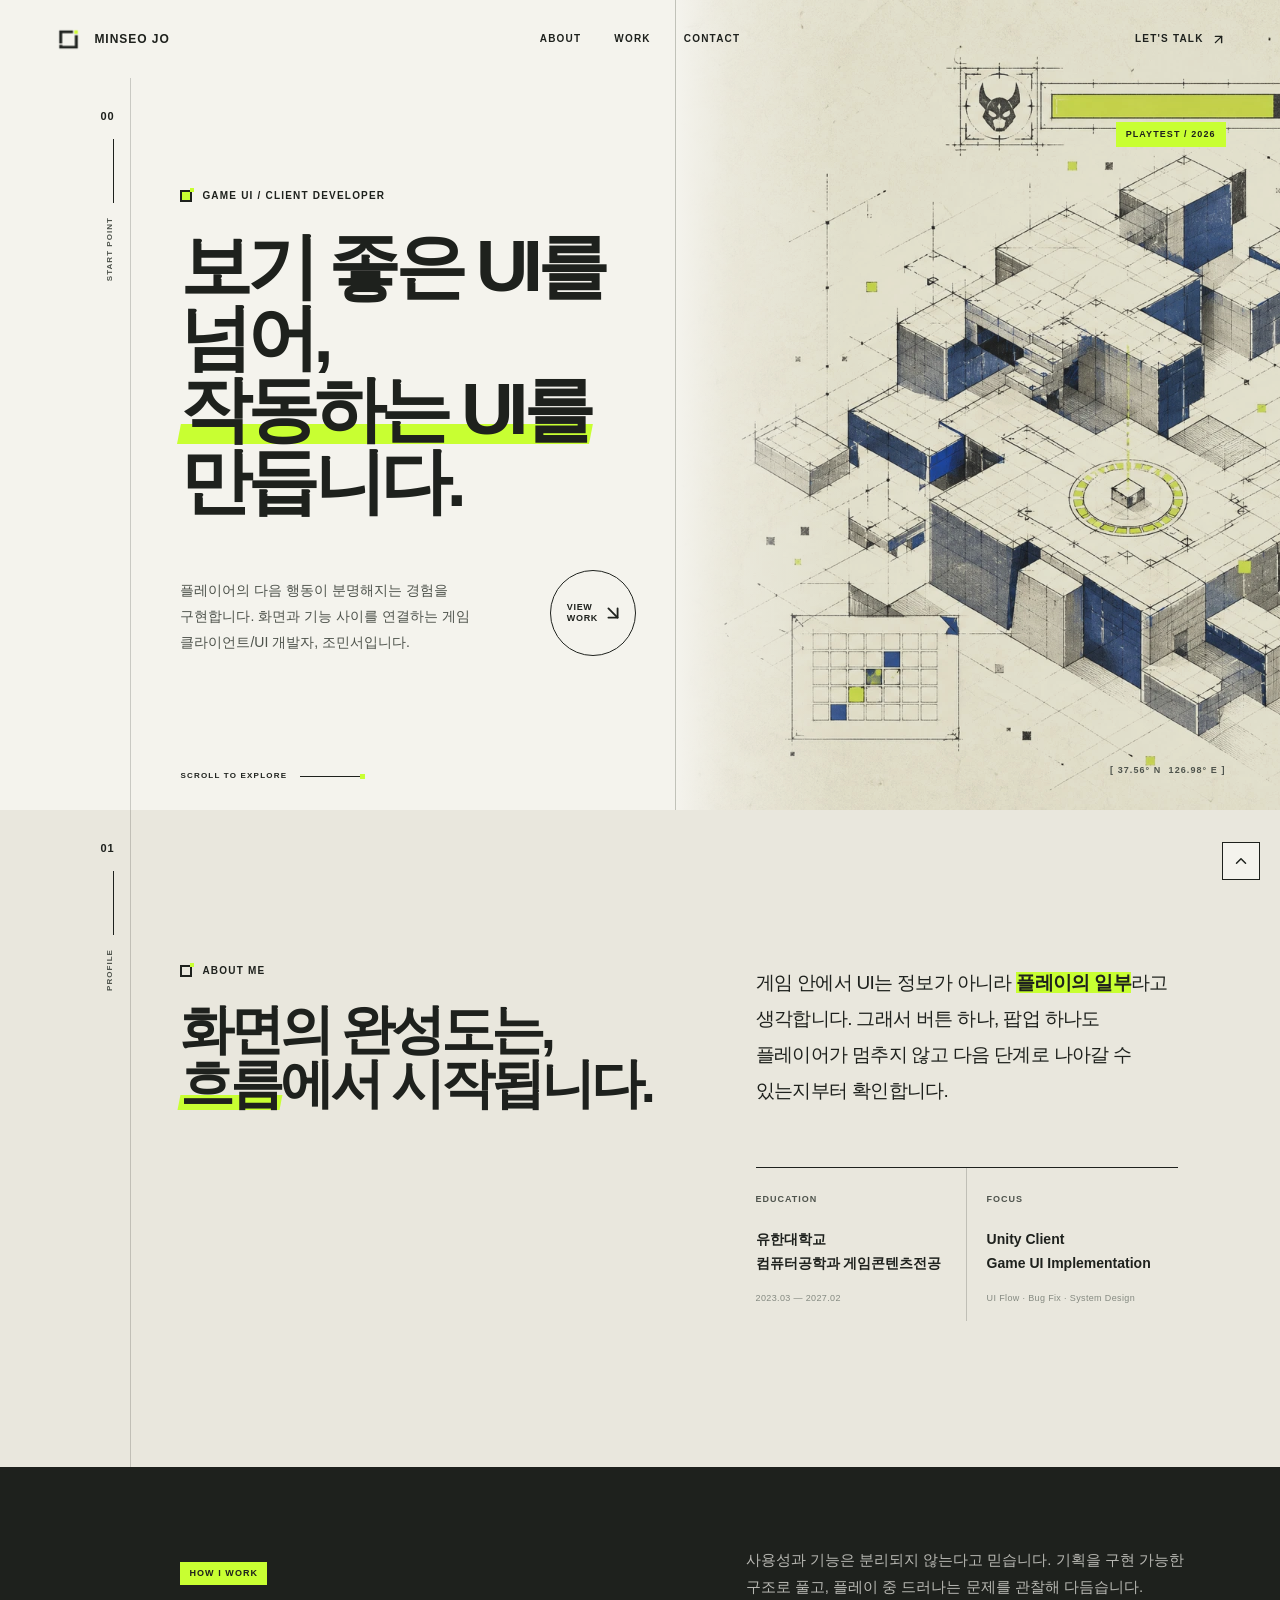
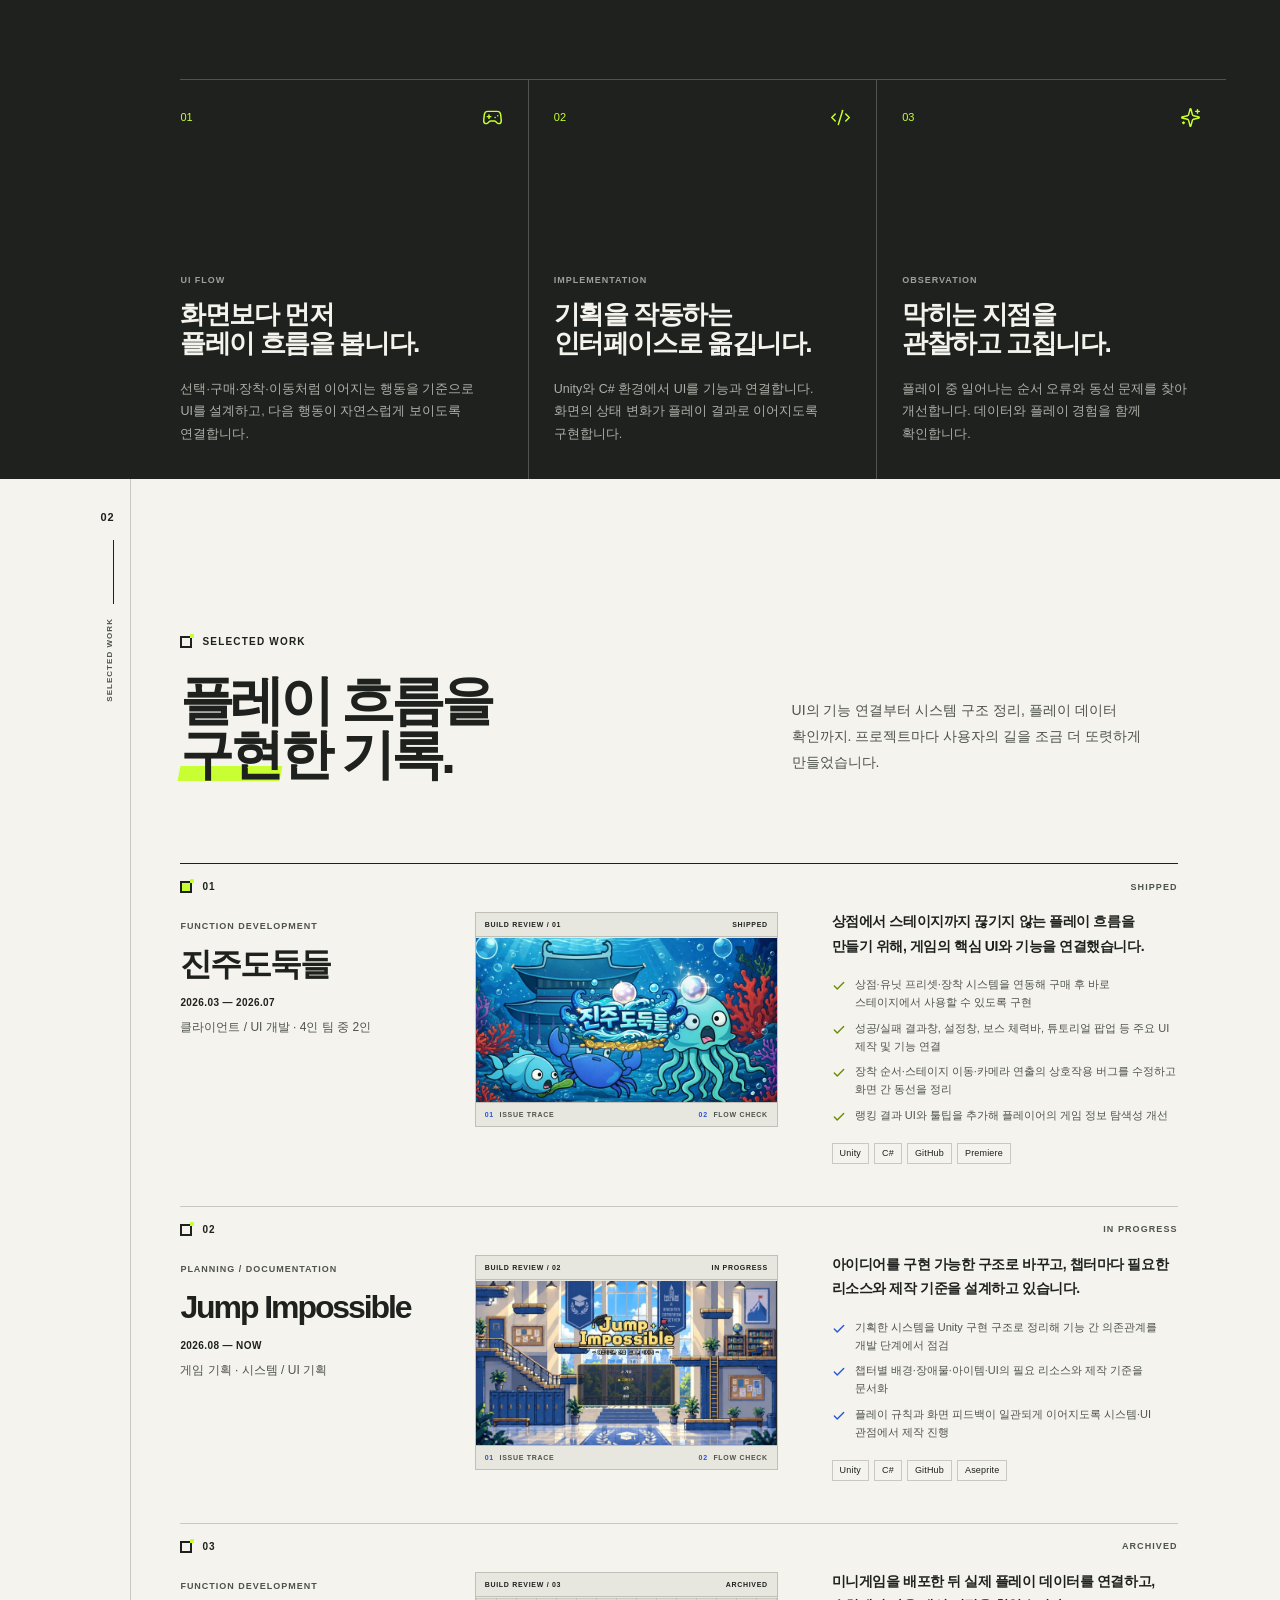
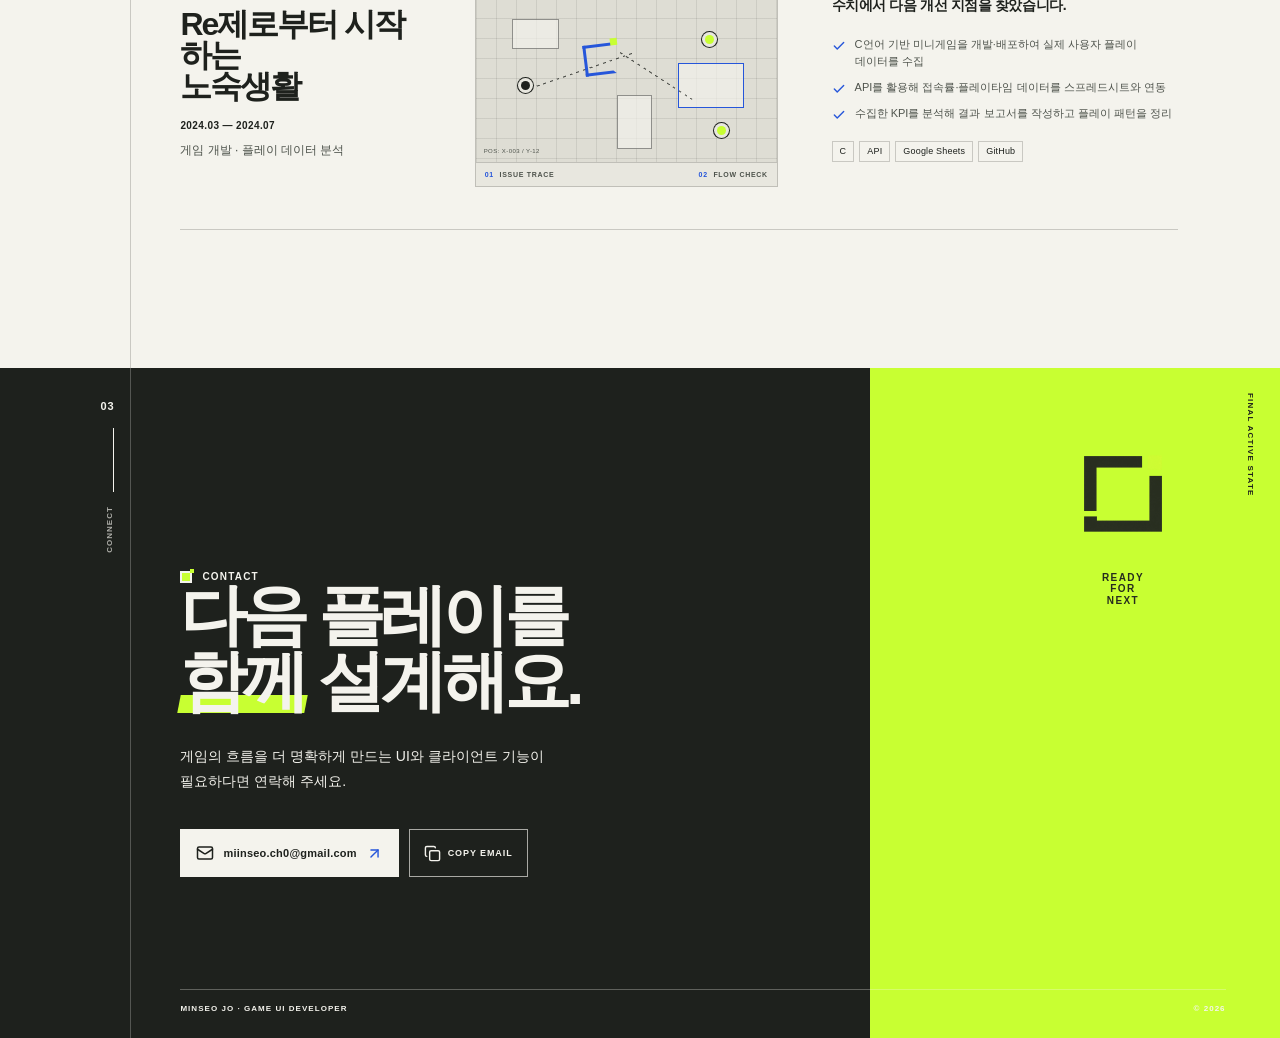
==== commit 6d5bb5cb: "진주도둑들·Jump Impossible 프로젝트 카드에 실제 게임 이미지 적용 플레이스홀더 도형 대신 타이틀 화면을 보여주고, 배포 화면에 노출되던 Manus 미리보기 배너를 숨김" ====
--- a/index.html
+++ b/index.html
@@ -5438,7 +5438,7 @@
     }
   }
 }
-</style></head>
+</style><style>.artifact__canvas--photo{background:none}.artifact__canvas--photo img{width:100%;height:100%;object-fit:cover;display:block}#manus-previewer-root{display:none!important}</style></head>
 
   <body>
     <script id="manus-runtime">window.__MANUS_HOST_DEV__ = true;
@@ -5501,7 +5501,7 @@
     `,document.head.appendChild(i),this.cursorStyleElement=i}removeCursorStyle(){this.cursorStyleElement&&(this.cursorStyleElement.remove(),this.cursorStyleElement=null)}handleUndoRedo=i=>{const c=i.key.toLowerCase(),s=(i.ctrlKey||i.metaKey)&&c==="z"&&!i.shiftKey,d=(i.ctrlKey||i.metaKey)&&(c==="z"&&i.shiftKey||c==="y");if(!s&&!d)return;const m=i.target;if(m instanceof HTMLElement){const C=m.tagName;if(["INPUT","TEXTAREA","SELECT"].includes(C)||m.isContentEditable)return}const x=document.activeElement;if(x instanceof HTMLElement){const C=x.tagName;if(["INPUT","TEXTAREA","SELECT"].includes(C)||x.isContentEditable)return;let v=x;for(;v;){if(v.hasAttribute(al))return;v=v.parentElement}}i.preventDefault(),i.stopPropagation();let R=null;s?(R=this.editHistory.undo(),this.highlighter.scheduleRender()):d&&(R=this.editHistory.redo(),this.highlighter.scheduleRender()),R&&R.target&&document.contains(R.target)&&(R.target.scrollIntoView({behavior:"smooth",block:"center"}),this.highlighter.setActiveTarget(R.target),setTimeout(()=>{this.highlighter.setActiveTarget(null)},1500))};handleDelete=i=>{if(i.key!=="Delete"&&i.key!=="Backspace"||this.isDirectEditing)return;const c=i.target;if(c instanceof HTMLElement){const R=c.tagName;if(["INPUT","TEXTAREA","SELECT"].includes(R)||c.isContentEditable)return}const s=document.activeElement;if(s instanceof HTMLElement){const R=s.tagName;if(["INPUT","TEXTAREA","SELECT"].includes(R)||s.isContentEditable)return;let C=s;for(;C;){if(C.hasAttribute(al))return;C=C.parentElement}}if(!this.activeTarget)return;if(!Fg(this.activeTarget)){console.warn("Cannot delete this element: it is a critical DOM element");return}i.preventDefault(),i.stopPropagation();const d=Ig(this.activeTarget);if(!d){console.warn("Cannot delete element: no parent found");return}const m=$r(this.activeTarget),x=this.activeTarget;this.disposeSelectorInput(),this.exitDirectEditMode(),this.removeEnterKeyListener?.(),this.removeEnterKeyListener=null,x.parentElement&&x.parentElement.removeChild(x),this.activeTarget=null,this.hoverTarget=null,this.pointerDown=!1,this.highlighter.setActiveTarget(null),this.highlighter.setHoverTarget(null),this.editHistory.addEdit({target:x,targetData:m,changes:{deleted:d},screenshot:null}),this.showEditToolbarIfNeeded(),this.showCommentMarkersIfNeeded()};showEditToolbarIfNeeded(){if(!this.editHistory.hasEdits()){this.hideEditToolbar();return}this.disposeEditToolbar||Promise.resolve().then(()=>w0).then(({openEditToolbar:i})=>{const c=i({editHistory:this.editHistory,highlighter:this.highlighter,onApply:()=>{this.handleApplyAll()},onDiscard:()=>{this.handleDiscardAll()}});this.disposeEditToolbar=()=>{c?.dispose(),this.disposeEditToolbar=null}}).catch(i=>{console.error("Failed to render EditToolbar:",i)})}hideEditToolbar(){this.disposeEditToolbar&&this.disposeEditToolbar()}handleApplyAll(){const i=this.editHistory.getActiveEdits();i.length!==0&&Pt.sendMessage({type:"edits",to:"container",payload:{edits:i.map(c=>({element:c.targetData,changes:c.changes,screenshot:c.screenshot}))}})}handleDiscardAll(){this.editHistory.clear(),this.hideEditToolbar(),this.hideCommentMarkers(),this.highlighter.scheduleRender()}showCommentMarkersIfNeeded(){if(!this.editHistory.hasEdits()){this.hideCommentMarkers();return}this.disposeCommentMarkers||Promise.resolve().then(()=>E0).then(({openCommentMarkers:i})=>{const c=i({editHistory:this.editHistory,highlighter:this.highlighter,getActiveElement:()=>this.activeTarget,onElementSelect:s=>{this.selectElement(s)}});this.disposeCommentMarkers=()=>{c?.dispose(),this.disposeCommentMarkers=null}}).catch(i=>{console.error("Failed to render CommentMarkers:",i)})}hideCommentMarkers(){this.disposeCommentMarkers&&this.disposeCommentMarkers(),this.editHistory.clearComments(),this.highlighter.scheduleRender()}handleGlobalEscape=i=>{if(i.key!=="Escape"||this.activeTarget)return;const c=i.target;if(c instanceof HTMLElement){const d=c.tagName;if(["INPUT","TEXTAREA","SELECT"].includes(d)||c.isContentEditable)return}const s=document.activeElement;if(s instanceof HTMLElement){const d=s.tagName;if(["INPUT","TEXTAREA","SELECT"].includes(d)||s.isContentEditable)return;let m=s;for(;m;){if(m.hasAttribute(al))return;m=m.parentElement}}this.editHistory.hasEdits()||(i.preventDefault(),i.stopPropagation(),this.disable(),Pt.sendMessage({type:"exitEditMode",to:"container",payload:{}}))}}const u0=new c0;class d0{wired=!1;init(){if(this.wired)return;this.wired=!0;const i=s=>{try{const m=new URL(s,window.location.href).hostname.toLowerCase();return!!(m==="stripe.com"||m.endsWith(".stripe.com")||m==="myshopify.com"||m.endsWith(".myshopify.com"))}catch{return!1}},c=(s,d)=>{Pt.sendMessage({type:"externalNavAttempt",to:"container",payload:{href:s,trigger:d}})};try{const s=window.open;window.open=(...d)=>{const m=d[0];return typeof m=="string"&&i(m)&&c(m,"window.open"),s.apply(window,d)}}catch{}try{const s=window.navigation;s&&typeof s.addEventListener=="function"&&s.addEventListener("navigate",d=>{const m=d?.destination?.url;typeof m=="string"&&i(m)&&c(m,"navigation")})}catch{}}}const f0=new d0;class h0{constructor(){this.init()}async init(){Pt.init({currentEndpoint:"content"}),Pt.listenMessage({type:"containerInited",callback:()=>{Pt.readySource.markReady()}}),Yr.init(),vg.init(),f0.init(),Su.init(),u0.init(),await this.renderRoot(),this.renderRootForDev()}renderRootForDev(){}async renderRoot(){if(document.getElementById(jr.root))return;const c=document.createElement("div");c.id=jr.root,c.setAttribute(al,"true"),document.documentElement.appendChild(c);const s=c.attachShadow({mode:"closed"}),d=document.createElement("style"),m=await Promise.resolve().then(()=>T0).then(x=>x.default);d.textContent=m,s.appendChild(d),Or.createRoot(s).render(h.jsx(pg,{"data-loc":"src/main.tsx:128"}))}}new h0;function m0({onDiscard:r,onApply:i,isApplying:c=!1,editCount:s}){const d=c||s===0;return h.jsxs("div",{"data-loc":"src/modules/DomSelector/EditsToolBar/ActionButtons.tsx:17",className:"flex items-center gap-2",children:[h.jsx("button",{"data-loc":"src/modules/DomSelector/EditsToolBar/ActionButtons.tsx:18",onClick:r,disabled:d,className:"px-3 py-1.5 text-sm font-medium text-[var(--text-white)] border-[var(--text-tertiary)] border-[1.5px] hover:bg-[#ffffff0f] focus:bg-[#ffffff0f] active:opacity-90 rounded-[12px] transition-all outline-none disabled:opacity-50 disabled:cursor-not-allowed",title:"Discard all changes",children:"Discard"}),h.jsxs("button",{"data-loc":"src/modules/DomSelector/EditsToolBar/ActionButtons.tsx:27",onClick:i,disabled:d,className:"flex items-center gap-2 px-4 py-1.5 text-sm font-medium bg-[var(--Button-primary-brand)] text-white border border-transparent hover:opacity-90 focus:opacity-90 active:opacity-90 rounded-[12px] transition-all outline-none disabled:opacity-50 disabled:cursor-not-allowed",title:"Save all changes",children:[c&&h.jsxs("svg",{"data-loc":"src/modules/DomSelector/EditsToolBar/ActionButtons.tsx:34",className:"animate-spin h-4 w-4",xmlns:"http://www.w3.org/2000/svg",fill:"none",viewBox:"0 0 24 24",children:[h.jsx("circle",{"data-loc":"src/modules/DomSelector/EditsToolBar/ActionButtons.tsx:40",className:"opacity-25",cx:"12",cy:"12",r:"10",stroke:"currentColor",strokeWidth:"4"}),h.jsx("path",{"data-loc":"src/modules/DomSelector/EditsToolBar/ActionButtons.tsx:48",className:"opacity-75",fill:"currentColor",d:"M4 12a8 8 0 018-8V0C5.373 0 0 5.373 0 12h4zm2 5.291A7.962 7.962 0 014 12H0c0 3.042 1.135 5.824 3 7.938l3-2.647z"})]}),"Apply"]})]})}function g0({editCount:r,showEditPreviews:i,onClick:c}){return h.jsxs("div",{"data-loc":"src/modules/DomSelector/EditsToolBar/EditCountBadge.tsx:15",onClick:c,tabIndex:0,role:"button",className:Ae.cn("flex items-center gap-2 px-3 py-1.5 rounded-[12px] cursor-pointer transition-all relative outline-none text-[var(--text-white)] border-[var(--text-tertiary)] border-[1.5px] active:opacity-90",i?"bg-[#ffffff0f]":"bg-transparent hover:bg-[#ffffff0f]"),children:[h.jsx("svg",{"data-loc":"src/modules/DomSelector/EditsToolBar/EditCountBadge.tsx:26",xmlns:"http://www.w3.org/2000/svg",width:"18",height:"18",viewBox:"0 0 16 16",fill:"currentColor",children:h.jsx("g",{"data-loc":"src/modules/DomSelector/EditsToolBar/EditCountBadge.tsx:33",children:h.jsx("path",{"data-loc":"src/modules/DomSelector/EditsToolBar/EditCountBadge.tsx:34",d:"M7.52881 7.52869C7.71733 7.34017 8 7.28198 8.24756 7.3809L14.9142 10.0476C15.1678 10.149 15.334 10.3949 15.3335 10.668C15.3329 10.9411 15.1656 11.1861 14.9116 11.2865L12.3133 12.3132L11.2866 14.9115C11.1862 15.1655 10.9412 15.3328 10.6681 15.3334C10.3951 15.3339 10.1491 15.1677 10.0477 14.9141L7.38102 8.24744C7.2821 7.99988 7.34029 7.71721 7.52881 7.52869ZM1.3335 12.6667C1.3335 12.2985 1.63197 12 2.00016 12C2.36835 12 2.66683 12.2985 2.66683 12.6667C2.66683 12.8435 2.73712 13.013 2.86214 13.1381C2.98717 13.2631 3.15669 13.3334 3.3335 13.3334C3.70169 13.3334 4.00016 13.6319 4.00016 14C4.00016 14.3682 3.70169 14.6667 3.3335 14.6667C2.80306 14.6667 2.29451 14.4558 1.91943 14.0808C1.54436 13.7057 1.3335 13.1971 1.3335 12.6667ZM7.3335 13.3334C7.70169 13.3334 8.00016 13.6319 8.00016 14C8.00016 14.3682 7.70169 14.6667 7.3335 14.6667H6.00016C5.63197 14.6667 5.3335 14.3682 5.3335 14C5.3335 13.6319 5.63197 13.3334 6.00016 13.3334H7.3335ZM10.6629 12.8627L11.1805 11.5547L11.2085 11.4922C11.2822 11.3506 11.405 11.2397 11.5549 11.1804L12.8628 10.6628L9.19678 9.19666L10.6629 12.8627ZM1.3335 10V9.33337C1.3335 8.96518 1.63197 8.66671 2.00016 8.66671C2.36835 8.66671 2.66683 8.96518 2.66683 9.33337V10C2.66683 10.3682 2.36835 10.6667 2.00016 10.6667C1.63197 10.6667 1.3335 10.3682 1.3335 10ZM13.3335 7.33337V6.00004C13.3335 5.63185 13.632 5.33337 14.0002 5.33337C14.3684 5.33337 14.6668 5.63185 14.6668 6.00004V7.33337C14.6668 7.70156 14.3684 8.00004 14.0002 8.00004C13.632 8.00004 13.3335 7.70156 13.3335 7.33337ZM1.3335 6.66671V6.00004C1.3335 5.63185 1.63197 5.33337 2.00016 5.33337C2.36835 5.33337 2.66683 5.63185 2.66683 6.00004V6.66671C2.66683 7.0349 2.36835 7.33337 2.00016 7.33337C1.63197 7.33337 1.3335 7.0349 1.3335 6.66671ZM1.3335 3.33337C1.3335 2.80294 1.54436 2.29438 1.91943 1.91931C2.29451 1.54424 2.80306 1.33337 3.3335 1.33337C3.70169 1.33337 4.00016 1.63185 4.00016 2.00004C4.00016 2.36823 3.70169 2.66671 3.3335 2.66671C3.15668 2.66671 2.98717 2.737 2.86214 2.86202C2.73712 2.98704 2.66683 3.15656 2.66683 3.33337C2.66683 3.70156 2.36835 4.00004 2.00016 4.00004C1.63197 4.00004 1.3335 3.70156 1.3335 3.33337ZM13.3335 3.33337C13.3335 3.15656 13.2632 2.98704 13.1382 2.86202C13.0132 2.737 12.8436 2.66671 12.6668 2.66671C12.2986 2.66671 12.0002 2.36823 12.0002 2.00004C12.0002 1.63185 12.2986 1.33337 12.6668 1.33337C13.1973 1.33337 13.7058 1.54424 14.0809 1.91931C14.456 2.29438 14.6668 2.80294 14.6668 3.33337C14.6668 3.70156 14.3684 4.00004 14.0002 4.00004C13.632 4.00004 13.3335 3.70156 13.3335 3.33337ZM6.66683 1.33337C7.03502 1.33337 7.3335 1.63185 7.3335 2.00004C7.3335 2.36823 7.03502 2.66671 6.66683 2.66671H6.00016C5.63197 2.66671 5.3335 2.36823 5.3335 2.00004C5.3335 1.63185 5.63197 1.33337 6.00016 1.33337H6.66683ZM10.0002 1.33337C10.3684 1.33337 10.6668 1.63185 10.6668 2.00004C10.6668 2.36823 10.3684 2.66671 10.0002 2.66671H9.3335C8.96531 2.66671 8.66683 2.36823 8.66683 2.00004C8.66683 1.63185 8.96531 1.33337 9.3335 1.33337H10.0002Z"})})}),h.jsx("span",{"data-loc":"src/modules/DomSelector/EditsToolBar/EditCountBadge.tsx:37",className:"text-sm font-medium tabular-nums",children:r})]})}function p0({activeEdits:r,hoveredEditIndex:i,highlighter:c,onCardClick:s,onCardHover:d,show:m}){const x=U.useRef(null),R=v=>{d(v)},C=()=>{d(null)};return U.useEffect(()=>{if(!m){c.removeExclusionRect("edit-preview-cards");return}const v=()=>{if(x.current&&m){const D=x.current.getBoundingClientRect();c.addExclusionRect("edit-preview-cards",D)}};return v(),window.addEventListener("resize",v),window.addEventListener("scroll",v,{passive:!0}),()=>{window.removeEventListener("resize",v),window.removeEventListener("scroll",v),c.removeExclusionRect("edit-preview-cards")}},[c,m]),h.jsx("div",{"data-loc":"src/modules/DomSelector/EditsToolBar/EditPreviewCards.tsx:59",ref:x,className:"absolute bottom-full mb-2 left-0 right-0 transition-all duration-200 ease-out",style:{opacity:m?1:0,transform:m?"translateY(0) scale(1)":"translateY(8px) scale(0.98)",pointerEvents:m?"auto":"none",transitionTimingFunction:"cubic-bezier(0.16, 1, 0.3, 1)"},onMouseLeave:C,children:h.jsx("div",{"data-loc":"src/modules/DomSelector/EditsToolBar/EditPreviewCards.tsx:72",className:"rounded-[14px] border border-[var(--border-main)] bg-[rgb(37,37,37)] shadow-[0px_8px_32px_0px_var(--shadow-S)] overflow-hidden",style:{maxHeight:"40vh"},children:h.jsx("div",{"data-loc":"src/modules/DomSelector/EditsToolBar/EditPreviewCards.tsx:78",className:"overflow-y-auto",style:{maxHeight:"40vh"},children:r.map((v,D)=>{const j=i===D,J=!!v.screenshot;return h.jsx("div",{"data-loc":"src/modules/DomSelector/EditsToolBar/EditPreviewCards.tsx:89",onClick:()=>s(D),onMouseEnter:()=>R(D),className:Ae.cn("px-4 cursor-pointer transition-all",j&&"bg-[#ffffff0f]"),children:h.jsxs("div",{"data-loc":"src/modules/DomSelector/EditsToolBar/EditPreviewCards.tsx:98",className:"flex items-center gap-2.5 py-2",style:{borderBottom:D!==r.length-1?"1px solid var(--icon-secondary)":"none"},children:[h.jsx("div",{"data-loc":"src/modules/DomSelector/EditsToolBar/EditPreviewCards.tsx:108",className:Ae.cn("flex-shrink-0 size-5 rounded-full flex items-center justify-center transition-all text-[var(--background-card)] border-[var(--icon-secondary)] border",j&&"bg-[#ffffff0f]"),children:h.jsx("span",{"data-loc":"src/modules/DomSelector/EditsToolBar/EditPreviewCards.tsx:114",className:"text-xs",children:D+1})}),h.jsxs("div",{"data-loc":"src/modules/DomSelector/EditsToolBar/EditPreviewCards.tsx:118",className:"flex-1 min-w-0",children:[h.jsx("span",{"data-loc":"src/modules/DomSelector/EditsToolBar/EditPreviewCards.tsx:119",className:Ae.cn("text-sm text-white font-medium",v.changes.deleted&&"line-through"),children:v.targetData.tagName}),h.jsxs("div",{"data-loc":"src/modules/DomSelector/EditsToolBar/EditPreviewCards.tsx:129",className:"text-xs text-[var(--text-white-tsp)] pt-0.5 leading-none gap-1 flex flex-col",children:[v.changes.comment&&h.jsx("span",{"data-loc":"src/modules/DomSelector/EditsToolBar/EditPreviewCards.tsx:131",className:"leading-snug",children:v.changes.comment.modified===""?"Removed comment":`Comment: "${v.changes.comment.modified.slice(0,30)}${v.changes.comment.modified.length>30?"...":""}"`}),v.changes.deleted&&h.jsx("span",{"data-loc":"src/modules/DomSelector/EditsToolBar/EditPreviewCards.tsx:144",children:"Element deleted"}),v.changes.textContent&&h.jsxs("span",{"data-loc":"src/modules/DomSelector/EditsToolBar/EditPreviewCards.tsx:146",className:"leading-snug",children:['Text: "',v.changes.textContent.modified.slice(0,40),v.changes.textContent.modified.length>40?"...":"",'"']}),v.changes.src&&h.jsx("span",{"data-loc":"src/modules/DomSelector/EditsToolBar/EditPreviewCards.tsx:155",children:"Image source updated"}),v.changes.href&&h.jsxs("span",{"data-loc":"src/modules/DomSelector/EditsToolBar/EditPreviewCards.tsx:157",className:"leading-snug",children:["Link: ",v.changes.href.modified.slice(0,30),"..."]}),v.changes.style&&h.jsxs("div",{"data-loc":"src/modules/DomSelector/EditsToolBar/EditPreviewCards.tsx:162",className:"flex flex-wrap gap-1",children:[Object.keys(v.changes.style).slice(0,3).map(at=>h.jsx("span",{"data-loc":"src/modules/DomSelector/EditsToolBar/EditPreviewCards.tsx:166",className:"px-1.5 py-0.5 text-xs bg-[#ffffff1a] text-white rounded-[8px]",children:at},at)),Object.keys(v.changes.style).length>3&&h.jsxs("span",{"data-loc":"src/modules/DomSelector/EditsToolBar/EditPreviewCards.tsx:174",className:"text-xs text-white",children:["+",Object.keys(v.changes.style).length-3," more"]})]}),J&&!v.changes.deleted&&(v.changes.textContent||v.changes.style||v.changes.comment)&&h.jsx("div",{"data-loc":"src/modules/DomSelector/EditsToolBar/EditPreviewCards.tsx:185",style:{backgroundImage:`url(${v.screenshot})`,backgroundSize:"cover",backgroundPosition:"top"},className:"h-12 mt-1 rounded border border-black/10"})]})]})]})},`${v.targetData.id}-${D}`)})})})})}function y0({canUndo:r,canRedo:i,onUndo:c,onRedo:s}){return h.jsxs("div",{"data-loc":"src/modules/DomSelector/EditsToolBar/UndoRedoButtons.tsx:17",className:"flex items-center gap-1.5",children:[h.jsx("button",{"data-loc":"src/modules/DomSelector/EditsToolBar/UndoRedoButtons.tsx:18",onClick:c,disabled:!r,className:Ae.cn("flex items-center justify-center p-1.5 rounded-full transition-all outline-none",r?"text-[var(--text-white)] hover:bg-[#ffffff0f] cursor-pointer":"bg-transparent text-[var(--text-disable)] cursor-not-allowed opacity-50"),title:"Undo (⌘Z)",children:h.jsx("svg",{"data-loc":"src/modules/DomSelector/EditsToolBar/UndoRedoButtons.tsx:29",xmlns:"http://www.w3.org/2000/svg",width:"18",height:"18",viewBox:"0 0 16 16",fill:"none",children:h.jsx("path",{"data-loc":"src/modules/DomSelector/EditsToolBar/UndoRedoButtons.tsx:36",d:"M12.6666 9.66662C12.6666 9.27271 12.5888 8.88276 12.4381 8.51883C12.2873 8.15485 12.0663 7.8241 11.7877 7.54552C11.5091 7.26695 11.1784 7.0459 10.8144 6.89513C10.4505 6.74441 10.0605 6.66662 9.66662 6.66662H4.27599L6.4713 8.86193C6.73165 9.12228 6.73165 9.54429 6.4713 9.80464C6.21095 10.065 5.78894 10.065 5.5286 9.80464L2.19526 6.4713C1.93491 6.21095 1.93491 5.78894 2.19526 5.5286L5.5286 2.19526C5.78894 1.93491 6.21095 1.93491 6.4713 2.19526C6.73165 2.45561 6.73165 2.87762 6.4713 3.13797L4.27599 5.33328H9.66662C10.2357 5.33328 10.7991 5.44559 11.3248 5.66336C11.8506 5.88113 12.3287 6.19978 12.7311 6.60216C13.1335 7.00455 13.4521 7.48267 13.6699 8.00841C13.8876 8.53416 13.9999 9.09755 13.9999 9.66662C13.9999 10.2357 13.8876 10.7991 13.6699 11.3248C13.4521 11.8506 13.1335 12.3287 12.7311 12.7311C12.3287 13.1335 11.8506 13.4521 11.3248 13.6699C10.7991 13.8876 10.2357 13.9999 9.66662 13.9999H7.33328C6.96509 13.9999 6.66662 13.7015 6.66662 13.3333C6.66662 12.9651 6.96509 12.6666 7.33328 12.6666H9.66662C10.0605 12.6666 10.4505 12.5888 10.8144 12.4381C11.1784 12.2873 11.5091 12.0663 11.7877 11.7877C12.0663 11.5091 12.2873 11.1784 12.4381 10.8144C12.5888 10.4505 12.6666 10.0605 12.6666 9.66662Z",fill:"currentColor"})})}),h.jsx("button",{"data-loc":"src/modules/DomSelector/EditsToolBar/UndoRedoButtons.tsx:43",onClick:s,disabled:!i,className:Ae.cn("flex items-center justify-center p-1.5 rounded-full transition-all outline-none",i?"text-[var(--text-white)] hover:bg-[#ffffff0f] cursor-pointer":"bg-transparent text-[var(--text-disable)] opacity-50 cursor-not-allowed"),title:"Redo (⌘⇧Z)",children:h.jsx("svg",{"data-loc":"src/modules/DomSelector/EditsToolBar/UndoRedoButtons.tsx:54",xmlns:"http://www.w3.org/2000/svg",width:"18",height:"18",viewBox:"0 0 16 16",fill:"none",children:h.jsx("path",{"data-loc":"src/modules/DomSelector/EditsToolBar/UndoRedoButtons.tsx:61",d:"M3.33338 9.66662C3.33338 9.27271 3.41118 8.88276 3.5619 8.51883C3.71266 8.15485 3.93371 7.8241 4.21229 7.54552C4.49086 7.26695 4.82162 7.0459 5.1856 6.89513C5.54953 6.74441 5.93948 6.66662 6.33338 6.66662H11.724L9.5287 8.86193C9.26835 9.12228 9.26835 9.54429 9.5287 9.80464C9.78905 10.065 10.2111 10.065 10.4714 9.80464L13.8047 6.4713C14.0651 6.21095 14.0651 5.78894 13.8047 5.5286L10.4714 2.19526C10.2111 1.93491 9.78905 1.93491 9.5287 2.19526C9.26835 2.45561 9.26835 2.87762 9.5287 3.13797L11.724 5.33328H6.33338C5.76432 5.33328 5.20092 5.44559 4.67518 5.66336C4.14944 5.88113 3.67132 6.19978 3.26893 6.60216C2.86654 7.00455 2.5479 7.48267 2.33013 8.00841C2.11236 8.53416 2.00005 9.09755 2.00005 9.66662C2.00005 10.2357 2.11236 10.7991 2.33013 11.3248C2.5479 11.8506 2.86654 12.3287 3.26893 12.7311C3.67132 13.1335 4.14944 13.4521 4.67518 13.6699C5.20092 13.8876 5.76432 13.9999 6.33338 13.9999H8.66672C9.03491 13.9999 9.33338 13.7015 9.33338 13.3333C9.33338 12.9651 9.03491 12.6666 8.66672 12.6666H6.33338C5.93948 12.6666 5.54953 12.5888 5.1856 12.4381C4.82162 12.2873 4.49086 12.0663 4.21229 11.7877C3.93371 11.5091 3.71266 11.1784 3.5619 10.8144C3.41118 10.4505 3.33338 10.0605 3.33338 9.66662Z",fill:"currentColor"})})})]})}function v0(r){const[i,c]=U.useState(r.canUndo()),[s,d]=U.useState(r.canRedo()),[m,x]=U.useState(r.getActiveEdits().length),[R,C]=U.useState([]);return U.useEffect(()=>{const v=r.onChange(()=>{c(r.canUndo()),d(r.canRedo());const D=r.getActiveEdits();x(D.length),C(D)});return C(r.getActiveEdits()),v},[r]),{canUndo:i,canRedo:s,editCount:m,activeEdits:R}}function b0(){const[r,i]=U.useState(!1);return{showEditPreviews:r,handleEditCountClick:()=>{i(!r)}}}function qu({editHistory:r,highlighter:i,onApply:c,onDiscard:s}){const d=U.useRef(null),[m,x]=U.useState(null),[R,C]=U.useState(!1),{canUndo:v,canRedo:D,editCount:j,activeEdits:J}=v0(r),{showEditPreviews:at,handleEditCountClick:$}=b0();U.useEffect(()=>{if(m!==null&&J[m]){const _=J[m];_.target&&document.contains(_.target)&&i.setHoverTarget(_.target)}else i.setHoverTarget(null)},[m,J,i]),U.useEffect(()=>{const _=()=>{if(d.current){const Y=d.current.getBoundingClientRect();i.addExclusionRect("edit-toolbar",Y)}};return _(),window.addEventListener("resize",_),()=>{window.removeEventListener("resize",_),i.removeExclusionRect("edit-toolbar")}},[i]);const nt=()=>{const _=r.undo();i.scheduleRender(),_&&_.target&&document.contains(_.target)&&(_.target.scrollIntoView({behavior:"smooth",block:"center"}),i.setActiveTarget(_.target),setTimeout(()=>{i.setActiveTarget(null)},1500))},ct=()=>{const _=r.redo();i.scheduleRender(),_&&_.target&&document.contains(_.target)&&(_.target.scrollIntoView({behavior:"smooth",block:"center"}),i.setActiveTarget(_.target),setTimeout(()=>{i.setActiveTarget(null)},1500))},ht=_=>{const Y=J[_];Y.target&&document.contains(Y.target)&&(Y.target.scrollIntoView({behavior:"smooth",block:"center"}),i.setActiveTarget(Y.target),setTimeout(()=>{i.setActiveTarget(null)},1500))},St=()=>{C(!0),c()};return h.jsx("div",{"data-loc":"src/modules/DomSelector/EditsToolBar/EditToolbar.tsx:127",className:"fixed left-0 right-0 top-0 bottom-0 pointer-events-none",style:{zIndex:2147483645},children:h.jsx("div",{"data-loc":"src/modules/DomSelector/EditsToolBar/EditToolbar.tsx:131",className:"absolute bottom-0 left-0 right-0 flex items-center justify-center pb-8",children:h.jsxs("div",{"data-loc":"src/modules/DomSelector/EditsToolBar/EditToolbar.tsx:132",ref:d,[al]:"true",onMouseDown:_=>_.stopPropagation(),className:"pointer-events-auto flex items-center gap-8 p-2 rounded-[14px] border border-[var(--border-main)] bg-[rgb(37,37,37)] shadow-[0px_8px_32px_0px_var(--shadow-S)] relative justify-between",children:[h.jsxs("div",{"data-loc":"src/modules/DomSelector/EditsToolBar/EditToolbar.tsx:138",className:"flex items-center gap-3",children:[h.jsx(g0,{"data-loc":"src/modules/DomSelector/EditsToolBar/EditToolbar.tsx:139",editCount:j,showEditPreviews:at,onClick:$}),h.jsx(y0,{"data-loc":"src/modules/DomSelector/EditsToolBar/EditToolbar.tsx:145",canUndo:v,canRedo:D,onUndo:nt,onRedo:ct})]}),h.jsx(m0,{"data-loc":"src/modules/DomSelector/EditsToolBar/EditToolbar.tsx:153",onDiscard:s,onApply:St,isApplying:R,editCount:j}),J.length>0&&h.jsx(p0,{"data-loc":"src/modules/DomSelector/EditsToolBar/EditToolbar.tsx:161",activeEdits:J,hoveredEditIndex:m,highlighter:i,onCardClick:ht,onCardHover:x,show:at})]})})})}const x0=ei.createOpener(qu,{singleton:!0}),w0=Object.freeze(Object.defineProperty({__proto__:null,EditToolbar:qu,openEditToolbar:x0},Symbol.toStringTag,{value:"Module"}));function S0({comment:r,elementRect:i,boxRef:c,onMouseEnter:s,onMouseLeave:d,onClick:m,onDelete:x,isHidden:R}){const C=U.useRef(null),v=U.useRef(null),[D,j]=U.useState({width:0,height:0});U.useLayoutEffect(()=>{if(!C.current)return;const it=C.current.getBoundingClientRect();j({width:it.width,height:it.height})},[r,x]);const J=window.innerWidth,at=window.innerHeight,$=30,nt=i.top+i.height/2;let ct=i.right+$,ht=nt-D.height/2;ct+D.width>J-20&&(ct=i.left-$-D.width),ct<20&&(ct=Math.min(i.left,J-D.width-20),ct=Math.max(20,ct),ht=i.bottom+$),ht<20?ht=20:ht+D.height>at-20&&(ht=Math.max(20,at-D.height-20));const St={x:ct,y:ht},_=St.y+D.height/2,Y=St.x>i.right?i.right:i.left;return R?null:h.jsxs(h.Fragment,{children:[h.jsxs("svg",{"data-loc":"src/modules/DomSelector/CommentMarkers/CommentTooltip.tsx:80",className:"absolute inset-0 w-full h-full pointer-events-none z-[2147483643]",children:[h.jsx("line",{"data-loc":"src/modules/DomSelector/CommentMarkers/CommentTooltip.tsx:81",x1:Y,y1:nt,x2:St.x,y2:_,stroke:"#0081f2",strokeWidth:1.5,strokeDasharray:"3 2"}),h.jsx("circle",{"data-loc":"src/modules/DomSelector/CommentMarkers/CommentTooltip.tsx:90",cx:Y,cy:nt,r:3,fill:"#0081f2"})]}),h.jsxs("div",{"data-loc":"src/modules/DomSelector/CommentMarkers/CommentTooltip.tsx:94",ref:v,className:"absolute group z-[2147483644]",style:{left:St.x,top:St.y},onMouseEnter:s,onMouseLeave:d,children:[h.jsx("div",{"data-loc":"src/modules/DomSelector/CommentMarkers/CommentTooltip.tsx:105",ref:H=>{C.current=H,c(H)},className:"pointer-events-auto cursor-pointer rounded-[10px] px-2.5 py-1.5 bg-[#0081f2] max-w-[260px]",onClick:m,onMouseDown:H=>H.stopPropagation(),children:h.jsx("div",{"data-loc":"src/modules/DomSelector/CommentMarkers/CommentTooltip.tsx:114",className:"flex items-start gap-1.5",children:h.jsx("p",{"data-loc":"src/modules/DomSelector/CommentMarkers/CommentTooltip.tsx:115",className:"flex-1 text-xs break-words whitespace-pre-wrap text-[var(--text-white)]",children:r})})}),x&&h.jsx("button",{"data-loc":"src/modules/DomSelector/CommentMarkers/CommentTooltip.tsx:123",onClick:H=>{H.stopPropagation(),x()},className:"absolute -top-1 right-0 pointer-events-auto flex items-center justify-center size-5 rounded-full bg-white shadow-md text-gray-600 hover:text-red-500 hover:bg-red-50 transition-all opacity-0 group-hover:opacity-100",title:"Delete comment",onMouseDown:H=>H.stopPropagation(),children:h.jsx("svg",{"data-loc":"src/modules/DomSelector/CommentMarkers/CommentTooltip.tsx:132",xmlns:"http://www.w3.org/2000/svg",width:"10",height:"10",viewBox:"0 0 12 12",fill:"none",stroke:"currentColor",strokeWidth:"1.5",strokeLinecap:"round",children:h.jsx("path",{"data-loc":"src/modules/DomSelector/CommentMarkers/CommentTooltip.tsx:142",d:"M9 3L3 9M3 3l6 6"})})})]})]})}function Yu({editHistory:r,highlighter:i,getActiveElement:c,onElementSelect:s}){const[d,m]=U.useState(null),[x,R]=U.useState(null),[C,v]=U.useState(0),D=U.useRef(new Map),j=U.useMemo(()=>{const _=r.getActiveEdits(),Y=new Map;for(const it of _){const rt=it.target;if(!document.contains(rt))continue;const V=Pr(rt);V&&Y.set(V,rt)}const H=[];for(const[it,rt]of Y.entries()){const V=rt._comment||"";if(!V.trim())continue;const xt=rt.getBoundingClientRect();xt.width===0||xt.height===0||H.push({id:it,element:rt,comment:V.trim(),position:{x:xt.left,y:xt.top}})}return H},[r,C,x]),J=()=>{for(const[_,Y]of D.current.entries()){const H=Y.getBoundingClientRect();i.addExclusionRect(`comment-box-${_}`,H)}},at=(_,Y)=>!(_.right<Y.left||_.left>Y.right||_.bottom<Y.top||_.top>Y.bottom);U.useEffect(()=>{const _=r.onChange(()=>{v(V=>V+1)});let Y=null,H=null;const it=()=>{Y===null&&(Y=requestAnimationFrame(()=>{Y=null,v(V=>V+1)}))},rt=()=>{H&&clearTimeout(H),H=setTimeout(()=>{v(V=>V+1)},100)};return window.addEventListener("scroll",it,{passive:!0}),window.addEventListener("resize",rt,{passive:!0}),()=>{_(),Y!==null&&cancelAnimationFrame(Y),H&&clearTimeout(H),window.removeEventListener("scroll",it),window.removeEventListener("resize",rt);for(const V of D.current.keys())i.removeExclusionRect(`comment-box-${V}`)}},[r,i]),U.useEffect(()=>{const _=()=>{const H=c();R(H)};_();const Y=setInterval(_,100);return()=>{clearInterval(Y)}},[c]),U.useEffect(()=>{const _=new Set(j.map(H=>H.id));for(const H of D.current.keys())_.has(H)||(i.removeExclusionRect(`comment-box-${H}`),D.current.delete(H));J();const Y=d?j.find(H=>H.id===d)?.element:null;Y&&document.contains(Y)?i.setHoverTarget(Y):i.setHoverTarget(null)},[j,d,i]);const $=_=>{m(_)},nt=()=>{m(null)},ct=_=>{const Y=j.find(H=>H.id===_);Y&&document.contains(Y.element)&&(Y.element.scrollIntoView({behavior:"smooth",block:"center"}),s(Y.element))},ht=_=>{const Y=j.find(H=>H.id===_);if(Y&&document.contains(Y.element)){const H=Y.element,it=H._comment||"",rt=$r(H);delete H._comment,r.addEdit({target:H,targetData:rt,changes:{comment:{original:it,modified:""}},screenshot:null}),v(V=>V+1)}},St=(_,Y)=>{if(Y){D.current.set(_,Y);const H=Y.getBoundingClientRect();i.addExclusionRect(`comment-box-${_}`,H)}else D.current.delete(_),i.removeExclusionRect(`comment-box-${_}`)};return h.jsx("div",{"data-loc":"src/modules/DomSelector/CommentMarkers/CommentMarkers.tsx:229",className:"fixed inset-0 pointer-events-none",style:{zIndex:2147483642},[al]:"true",children:j.map(_=>{let H=x===_.element;if(!H&&x&&document.contains(x)){const it=D.current.get(_.id);if(it){const rt=x.getBoundingClientRect(),V=it.getBoundingClientRect();H=at(V,rt)}}return h.jsx(S0,{"data-loc":"src/modules/DomSelector/CommentMarkers/CommentMarkers.tsx:249",comment:_.comment,elementRect:_.element.getBoundingClientRect(),isHidden:H,onMouseEnter:()=>$(_.id),onMouseLeave:nt,onClick:()=>ct(_.id),onDelete:()=>ht(_.id),boxRef:it=>St(_.id,it)},_.id)})})}const C0=ei.createOpener(Yu,{singleton:!0}),E0=Object.freeze(Object.defineProperty({__proto__:null,CommentMarkers:Yu,openCommentMarkers:C0},Symbol.toStringTag,{value:"Module"})),T0=Object.freeze(Object.defineProperty({__proto__:null,default:'#manus-previewer-content-root{--background-gray-login: #f8f8f7;--background-selection: #b8d3f8;--background-tool-used: linear-gradient( 176deg, rgba(255, 255, 255, 0) 5.88%, rgba(255, 255, 255, .6) 51.28%, rgba(255, 255, 255, 0) 94.95% );--background-drag-overlay: #ffffff80;--background-thinking: linear-gradient( 90deg, var(--text-primary) 0%, #d9d8d8 50.48%, var(--text-primary) 99.04% );--background-app-banner: linear-gradient(180deg, #f7f7f7 0%, #ececec 100%);--background-share-header: linear-gradient( 0deg, rgba(248, 248, 247, 0) 0%, #f8f8f7 45.05% );--text-primary: #34322d;--text-secondary: #5e5e5b;--text-tertiary: #858481;--text-disable: #b9b9b7;--text-blue: #0081f2;--text-onblack: #ffffff;--text-white: #ffffff;--text-white-tsp: #ffffff99;--theme-text-primary: #262626;--logo-color: #34322d;--text-shining: #e5e5e5;--background-gray-main: #f8f8f7;--background-white-main: #ffffff;--background-menu-white: #ffffff;--background-menu-gray: #f8f8f7;--background-tsp-menu-white: #ffffff14;--background-tsp-card-gray: #37352f0a;--background-nav: #ebebeb;--background-card: #fafafa;--background-mask: #000000a6;--background-card-gray: #fafafa;--background-preview-mask: #000000d9;--border-main: #0000000f;--border-white: #ffffff33;--border-btn-main: #0000001f;--border-input-active: #0081f280;--border-light: #0000000a;--border-dark: #0000001f;--border-primary: #4f59661f;--icon-primary: #34322d;--icon-secondary: #5e5e5b;--icon-tertiary: #858481;--icon-disable: #b9b9b7;--icon-blue: #0081f2;--icon-onblack: #ffffff;--icon-white: #ffffff;--icon-white-tsp: #ffffff99;--function-error: #f25a5a;--function-success: #25ba3b;--function-warning: #efa201;--function-error-tsp: #f25a5a14;--function-warning-tsp: #efa2011f;--function-success-tsp: #25ba3b14;--fill-blue: #0081f214;--fill-tsp-white-main: #37352f0f;--fill-tsp-white-dark: #37352f14;--fill-tsp-white-light: #37352f0a;--fill-tsp-gray-dark: #37352f14;--fill-tsp-gray-main: #37352f0a;--fill-white: #ffffff;--fill-black: #28282973;--fill-gray: #f8f8f7;--Button-primary-black: #1a1a19;--Button-primary-white: #ffffff;--Button-primary-brand: #0081f2;--Button-primary-brand-disabled: #7cbdf5;--Button-secondary-brand: #0081f21a;--Button-secondary-error-border: #f25a5a80;--Button-secondary-error-fill: #ffffff;--Button-secondary-main: #ffffff;--Button-secondary-gray: #37352f0f;--tab-fill: rgba(0, 0, 0, .04);--tab-active-black: #1a1a19;--shadow-L: #0000003d;--shadow-M: #0000001f;--shadow-S: #00000014;--shadow-XS: #0000000f;--shadows-inner-0: #ffffff00;--shadows-inner-1: #16191d14;--shadows-inner-2: #16191d1f;--shadows-drop-1: #16191d08;--shadows-drop-2: #16191d0a;--shadows-drop-3: #16191d14;--shadows-drop-4: #16191d1f;--shadows-highlight-1: #cce5ff;--shadows-highlight-2: #1487fa;--shadows-danger-1: #fed7d7;--shadows-danger-2: #ee3a3a;--shadows-card-border: #16191d1f;--shadows-card-border-2: #16191d1f;--Tooltips-main: #000000e6;--gradual-white-0: #ffffff00;--gradual-gray-100: #ffffff00;--gradual-gray-0: #ffffff00;--gradual-dark-20: #00000033;--fill-input-chat: #ffffff;--gradient-bg-mask-gray-0: #eaeaeb00;--gradual-white-menu-0: #ffffff00}#manus-previewer-content-root.dark{--text-primary: #dadada;--text-secondary: #acacac;--text-tertiary: #7f7f7f;--text-disable: #5f5f5f;--text-blue: #1a93fe;--text-onblack: #000000e6;--text-white: #ffffff;--text-white-tsp: #ffffff99;--theme-text-primary: #dbdbdb;--logo-color: #dadada;--text-shining: #474747;--background-gray-main: #272728;--background-white-main: #161618;--background-menu-white: #383739;--background-menu-gray: #272728;--background-tsp-menu-white: #ffffff0f;--background-tsp-card-gray: #ffffff0f;--background-nav: #212122;--background-card: #383739;--background-mask-black: #000000a6;--background-mask-white: #272728a6;--background-card-gray: #383739;--background-preview-mask: #000000d9;--border-main: #ffffff14;--border-white: #00000014;--border-btn-main: #ffffff1a;--border-input-active: #1a93fe80;--border-light: #ffffff0f;--border-dark: #ffffff29;--border-primary: #56565f52;--icon-primary: #dadada;--icon-secondary: #acacac;--icon-tertiary: #7f7f7f;--icon-disable: #5f5f5f;--icon-blue: #1a93fe;--icon-onblack: #000000d9;--icon-white: #ffffff;--icon-white-tsp: #ffffff99;--function-error: #eb4d4d;--function-success: #5eb92d;--function-warning: #ffbf36;--function-error-tsp: #eb4d4d14;--function-warning-tsp: #ffbf361f;--function-success-tsp: #25ba3b1f;--fill-blue: #1a93fe1f;--fill-tsp-white-main: #ffffff0f;--fill-tsp-white-dark: #ffffff1f;--fill-tsp-white-light: #ffffff0a;--fill-tsp-gray-dark: #00000047;--fill-tsp-gray-main: #00000033;--fill-white: #3e3d3e;--fill-black: #28282973;--fill-gray: #444345;--Button-primary-black: #ffffff;--Button-primary-white: #ffffff14;--Button-primary-brand: #1a93fe;--Button-primary-brand-disabled: #215d93;--Button-secondary-brand: #1a93fe1f;--Button-secondary-error-border: #eb4d4d29;--Button-secondary-error-fill: #eb4d4d1f;--Button-secondary-main: #ffffff1f;--Button-secondary-gray: #ffffff0f;--tab-fill: rgba(255, 255, 255, .06);--tab-active-black: #ffffff;--shadow-L: #00000066;--shadow-M: #0000003d;--shadow-S: #00000029;--shadow-XS: #0000001f;--shadows-inner-0: #ffffff1f;--shadows-inner-1: #ffffff14;--shadows-inner-2: #ffffff1f;--shadows-drop-1: #0000001f;--shadows-drop-2: #00000033;--shadows-drop-3: #00000047;--shadows-drop-4: #0000005c;--shadows-highlight-1: #1b61a6;--shadows-highlight-2: #1487fa;--shadows-danger-1: #8f1919;--shadows-danger-2: #ee3a3a;--shadows-card-border: #ffffff1f;--shadows-card-border-2: #ffffff00;--Tooltips-main: #000000e6;--gradual-white-0: #27272800;--gradual-gray-100: #444345;--gradual-gray-0: #44434500;--gradual-dark-20: #ffffff33;--fill-input-chat: #363537;--gradient-bg-mask-gray-0: #1e1e1e00;--gradual-white-menu-0: #38373900}*,:before,:after{--tw-border-spacing-x: 0;--tw-border-spacing-y: 0;--tw-translate-x: 0;--tw-translate-y: 0;--tw-rotate: 0;--tw-skew-x: 0;--tw-skew-y: 0;--tw-scale-x: 1;--tw-scale-y: 1;--tw-pan-x: ;--tw-pan-y: ;--tw-pinch-zoom: ;--tw-scroll-snap-strictness: proximity;--tw-gradient-from-position: ;--tw-gradient-via-position: ;--tw-gradient-to-position: ;--tw-ordinal: ;--tw-slashed-zero: ;--tw-numeric-figure: ;--tw-numeric-spacing: ;--tw-numeric-fraction: ;--tw-ring-inset: ;--tw-ring-offset-width: 0px;--tw-ring-offset-color: #fff;--tw-ring-color: rgb(59 130 246 / .5);--tw-ring-offset-shadow: 0 0 #0000;--tw-ring-shadow: 0 0 #0000;--tw-shadow: 0 0 #0000;--tw-shadow-colored: 0 0 #0000;--tw-blur: ;--tw-brightness: ;--tw-contrast: ;--tw-grayscale: ;--tw-hue-rotate: ;--tw-invert: ;--tw-saturate: ;--tw-sepia: ;--tw-drop-shadow: ;--tw-backdrop-blur: ;--tw-backdrop-brightness: ;--tw-backdrop-contrast: ;--tw-backdrop-grayscale: ;--tw-backdrop-hue-rotate: ;--tw-backdrop-invert: ;--tw-backdrop-opacity: ;--tw-backdrop-saturate: ;--tw-backdrop-sepia: ;--tw-contain-size: ;--tw-contain-layout: ;--tw-contain-paint: ;--tw-contain-style: }::backdrop{--tw-border-spacing-x: 0;--tw-border-spacing-y: 0;--tw-translate-x: 0;--tw-translate-y: 0;--tw-rotate: 0;--tw-skew-x: 0;--tw-skew-y: 0;--tw-scale-x: 1;--tw-scale-y: 1;--tw-pan-x: ;--tw-pan-y: ;--tw-pinch-zoom: ;--tw-scroll-snap-strictness: proximity;--tw-gradient-from-position: ;--tw-gradient-via-position: ;--tw-gradient-to-position: ;--tw-ordinal: ;--tw-slashed-zero: ;--tw-numeric-figure: ;--tw-numeric-spacing: ;--tw-numeric-fraction: ;--tw-ring-inset: ;--tw-ring-offset-width: 0px;--tw-ring-offset-color: #fff;--tw-ring-color: rgb(59 130 246 / .5);--tw-ring-offset-shadow: 0 0 #0000;--tw-ring-shadow: 0 0 #0000;--tw-shadow: 0 0 #0000;--tw-shadow-colored: 0 0 #0000;--tw-blur: ;--tw-brightness: ;--tw-contrast: ;--tw-grayscale: ;--tw-hue-rotate: ;--tw-invert: ;--tw-saturate: ;--tw-sepia: ;--tw-drop-shadow: ;--tw-backdrop-blur: ;--tw-backdrop-brightness: ;--tw-backdrop-contrast: ;--tw-backdrop-grayscale: ;--tw-backdrop-hue-rotate: ;--tw-backdrop-invert: ;--tw-backdrop-opacity: ;--tw-backdrop-saturate: ;--tw-backdrop-sepia: ;--tw-contain-size: ;--tw-contain-layout: ;--tw-contain-paint: ;--tw-contain-style: }*,:before,:after{box-sizing:border-box;border-width:0;border-style:solid;border-color:#e5e7eb}:before,:after{--tw-content: ""}html,:host{line-height:1.5;-webkit-text-size-adjust:100%;-moz-tab-size:4;-o-tab-size:4;tab-size:4;font-family:ui-sans-serif,system-ui,sans-serif,"Apple Color Emoji","Segoe UI Emoji",Segoe UI Symbol,"Noto Color Emoji";font-feature-settings:normal;font-variation-settings:normal;-webkit-tap-highlight-color:transparent}body{margin:0;line-height:inherit}hr{height:0;color:inherit;border-top-width:1px}abbr:where([title]){-webkit-text-decoration:underline dotted;text-decoration:underline dotted}h1,h2,h3,h4,h5,h6{font-size:inherit;font-weight:inherit}a{color:inherit;text-decoration:inherit}b,strong{font-weight:bolder}code,kbd,samp,pre{font-family:ui-monospace,SFMono-Regular,Menlo,Monaco,Consolas,Liberation Mono,Courier New,monospace;font-feature-settings:normal;font-variation-settings:normal;font-size:1em}small{font-size:80%}sub,sup{font-size:75%;line-height:0;position:relative;vertical-align:baseline}sub{bottom:-.25em}sup{top:-.5em}table{text-indent:0;border-color:inherit;border-collapse:collapse}button,input,optgroup,select,textarea{font-family:inherit;font-feature-settings:inherit;font-variation-settings:inherit;font-size:100%;font-weight:inherit;line-height:inherit;letter-spacing:inherit;color:inherit;margin:0;padding:0}button,select{text-transform:none}button,input:where([type=button]),input:where([type=reset]),input:where([type=submit]){-webkit-appearance:button;background-color:transparent;background-image:none}:-moz-focusring{outline:auto}:-moz-ui-invalid{box-shadow:none}progress{vertical-align:baseline}::-webkit-inner-spin-button,::-webkit-outer-spin-button{height:auto}[type=search]{-webkit-appearance:textfield;outline-offset:-2px}::-webkit-search-decoration{-webkit-appearance:none}::-webkit-file-upload-button{-webkit-appearance:button;font:inherit}summary{display:list-item}blockquote,dl,dd,h1,h2,h3,h4,h5,h6,hr,figure,p,pre{margin:0}fieldset{margin:0;padding:0}legend{padding:0}ol,ul,menu{list-style:none;margin:0;padding:0}dialog{padding:0}textarea{resize:vertical}input::-moz-placeholder,textarea::-moz-placeholder{opacity:1;color:#9ca3af}input::placeholder,textarea::placeholder{opacity:1;color:#9ca3af}button,[role=button]{cursor:pointer}:disabled{cursor:default}img,svg,video,canvas,audio,iframe,embed,object{display:block;vertical-align:middle}img,video{max-width:100%;height:auto}[hidden]:where(:not([hidden=until-found])){display:none}.container{width:100%}@media (min-width: 475px){.container{max-width:475px}}@media (min-width: 640px){.container{max-width:640px}}@media (min-width: 768px){.container{max-width:768px}}@media (min-width: 1024px){.container{max-width:1024px}}@media (min-width: 1280px){.container{max-width:1280px}}@media (min-width: 1536px){.container{max-width:1536px}}.pointer-events-none{pointer-events:none}.pointer-events-auto{pointer-events:auto}.visible{visibility:visible}.invisible{visibility:hidden}.fixed{position:fixed}.absolute{position:absolute}.relative{position:relative}.sticky{position:sticky}.inset-0{inset:0}.-top-1{top:-.25rem}.bottom-0{bottom:0}.bottom-8{bottom:2rem}.bottom-full{bottom:100%}.left-0{left:0}.left-2\\.5{left:.625rem}.left-8{left:2rem}.right-0{right:0}.right-4{right:1rem}.top-0{top:0}.top-1\\/2{top:50%}.top-4{top:1rem}.top-full{top:100%}.z-50{z-index:50}.z-\\[-1\\]{z-index:-1}.z-\\[2147483643\\]{z-index:2147483643}.z-\\[2147483644\\]{z-index:2147483644}.z-\\[999999\\]{z-index:999999}.z-\\[9999\\]{z-index:9999}.-m-\\[25\\%\\]{margin:-25%}.m-0{margin:0}.mx-2{margin-left:.5rem;margin-right:.5rem}.mx-auto{margin-left:auto;margin-right:auto}.mb-1{margin-bottom:.25rem}.mb-1\\.5{margin-bottom:.375rem}.mb-2{margin-bottom:.5rem}.mb-4{margin-bottom:1rem}.mb-6{margin-bottom:1.5rem}.mb-8{margin-bottom:2rem}.mb-\\[6px\\]{margin-bottom:6px}.ml-1{margin-left:.25rem}.mr-1{margin-right:.25rem}.mt-0\\.5{margin-top:.125rem}.mt-1{margin-top:.25rem}.mt-12{margin-top:3rem}.mt-2{margin-top:.5rem}.mt-4{margin-top:1rem}.mt-6{margin-top:1.5rem}.mt-8{margin-top:2rem}.line-clamp-2{overflow:hidden;display:-webkit-box;-webkit-box-orient:vertical;-webkit-line-clamp:2}.block{display:block}.inline-block{display:inline-block}.inline{display:inline}.flex{display:flex}.inline-flex{display:inline-flex}.grid{display:grid}.inline-grid{display:inline-grid}.hidden{display:none}.size-5{width:1.25rem;height:1.25rem}.size-7{width:1.75rem;height:1.75rem}.h-0\\.5{height:.125rem}.h-12{height:3rem}.h-2{height:.5rem}.h-4{height:1rem}.h-48{height:12rem}.h-5{height:1.25rem}.h-6{height:1.5rem}.h-8{height:2rem}.h-\\[150\\%\\]{height:150%}.h-\\[18px\\]{height:18px}.h-auto{height:auto}.h-full{height:100%}.max-h-96{max-height:24rem}.max-h-\\[70vh\\]{max-height:70vh}.max-h-\\[80vh\\]{max-height:80vh}.min-h-0{min-height:0px}.min-h-screen{min-height:100vh}.w-2{width:.5rem}.w-4{width:1rem}.w-5{width:1.25rem}.w-6{width:1.5rem}.w-64{width:16rem}.w-8{width:2rem}.w-80{width:20rem}.w-\\[150\\%\\]{width:150%}.w-\\[18px\\]{width:18px}.w-\\[90\\%\\]{width:90%}.w-full{width:100%}.w-px{width:1px}.min-w-0{min-width:0px}.max-w-2xl{max-width:42rem}.max-w-4xl{max-width:56rem}.max-w-7xl{max-width:80rem}.max-w-\\[260px\\]{max-width:260px}.max-w-\\[600px\\]{max-width:600px}.flex-1{flex:1 1 0%}.flex-shrink-0,.shrink-0{flex-shrink:0}.-translate-y-1\\/2{--tw-translate-y: -50%;transform:translate(var(--tw-translate-x),var(--tw-translate-y)) rotate(var(--tw-rotate)) skew(var(--tw-skew-x)) skewY(var(--tw-skew-y)) scaleX(var(--tw-scale-x)) scaleY(var(--tw-scale-y))}.rotate-180{--tw-rotate: 180deg;transform:translate(var(--tw-translate-x),var(--tw-translate-y)) rotate(var(--tw-rotate)) skew(var(--tw-skew-x)) skewY(var(--tw-skew-y)) scaleX(var(--tw-scale-x)) scaleY(var(--tw-scale-y))}.transform{transform:translate(var(--tw-translate-x),var(--tw-translate-y)) rotate(var(--tw-rotate)) skew(var(--tw-skew-x)) skewY(var(--tw-skew-y)) scaleX(var(--tw-scale-x)) scaleY(var(--tw-scale-y))}@keyframes spin{to{transform:rotate(360deg)}}.animate-spin{animation:spin 1s linear infinite}.cursor-ew-resize{cursor:ew-resize}.cursor-not-allowed{cursor:not-allowed}.cursor-pointer{cursor:pointer}.resize-none{resize:none}.resize-y{resize:vertical}.resize{resize:both}.list-inside{list-style-position:inside}.list-disc{list-style-type:disc}.appearance-none{-webkit-appearance:none;-moz-appearance:none;appearance:none}.grid-cols-1{grid-template-columns:repeat(1,minmax(0,1fr))}.grid-cols-2{grid-template-columns:repeat(2,minmax(0,1fr))}.flex-col{flex-direction:column}.flex-wrap{flex-wrap:wrap}.items-start{align-items:flex-start}.items-end{align-items:flex-end}.items-center{align-items:center}.items-stretch{align-items:stretch}.justify-center{justify-content:center}.justify-between{justify-content:space-between}.gap-0{gap:0px}.gap-1{gap:.25rem}.gap-1\\.5{gap:.375rem}.gap-2{gap:.5rem}.gap-2\\.5{gap:.625rem}.gap-3{gap:.75rem}.gap-4{gap:1rem}.gap-6{gap:1.5rem}.gap-8{gap:2rem}.gap-x-2{-moz-column-gap:.5rem;column-gap:.5rem}.gap-y-3{row-gap:.75rem}.space-y-1>:not([hidden])~:not([hidden]){--tw-space-y-reverse: 0;margin-top:calc(.25rem * calc(1 - var(--tw-space-y-reverse)));margin-bottom:calc(.25rem * var(--tw-space-y-reverse))}.space-y-1\\.5>:not([hidden])~:not([hidden]){--tw-space-y-reverse: 0;margin-top:calc(.375rem * calc(1 - var(--tw-space-y-reverse)));margin-bottom:calc(.375rem * var(--tw-space-y-reverse))}.space-y-2>:not([hidden])~:not([hidden]){--tw-space-y-reverse: 0;margin-top:calc(.5rem * calc(1 - var(--tw-space-y-reverse)));margin-bottom:calc(.5rem * var(--tw-space-y-reverse))}.space-y-2\\.5>:not([hidden])~:not([hidden]){--tw-space-y-reverse: 0;margin-top:calc(.625rem * calc(1 - var(--tw-space-y-reverse)));margin-bottom:calc(.625rem * var(--tw-space-y-reverse))}.space-y-6>:not([hidden])~:not([hidden]){--tw-space-y-reverse: 0;margin-top:calc(1.5rem * calc(1 - var(--tw-space-y-reverse)));margin-bottom:calc(1.5rem * var(--tw-space-y-reverse))}.divide-y>:not([hidden])~:not([hidden]){--tw-divide-y-reverse: 0;border-top-width:calc(1px * calc(1 - var(--tw-divide-y-reverse)));border-bottom-width:calc(1px * var(--tw-divide-y-reverse))}.overflow-hidden{overflow:hidden}.overflow-y-auto{overflow-y:auto}.whitespace-nowrap{white-space:nowrap}.whitespace-pre-wrap{white-space:pre-wrap}.text-wrap{text-wrap:wrap}.break-words{overflow-wrap:break-word}.rounded{border-radius:.25rem}.rounded-3xl{border-radius:1.5rem}.rounded-\\[10px\\]{border-radius:10px}.rounded-\\[12px\\]{border-radius:12px}.rounded-\\[14px\\]{border-radius:14px}.rounded-\\[20px\\]{border-radius:20px}.rounded-\\[8px\\]{border-radius:8px}.rounded-full{border-radius:9999px}.rounded-lg{border-radius:.5rem}.rounded-xl{border-radius:.75rem}.border{border-width:1px}.border-0{border-width:0px}.border-\\[1\\.5px\\]{border-width:1.5px}.border-b{border-bottom-width:1px}.border-t{border-top-width:1px}.border-none{border-style:none}.border-\\[var\\(--border-main\\)\\]{border-color:var(--border-main)}.border-\\[var\\(--icon-secondary\\)\\]{border-color:var(--icon-secondary)}.border-\\[var\\(--text-tertiary\\)\\]{border-color:var(--text-tertiary)}.border-black\\/10{border-color:#0000001a}.border-black\\/20{border-color:#0003}.border-gray-200{--tw-border-opacity: 1;border-color:rgb(229 231 235 / var(--tw-border-opacity, 1))}.border-gray-300{--tw-border-opacity: 1;border-color:rgb(209 213 219 / var(--tw-border-opacity, 1))}.border-transparent{border-color:transparent}.bg-\\[\\#0081f2\\]{--tw-bg-opacity: 1;background-color:rgb(0 129 242 / var(--tw-bg-opacity, 1))}.bg-\\[\\#fdf4e0\\]{--tw-bg-opacity: 1;background-color:rgb(253 244 224 / var(--tw-bg-opacity, 1))}.bg-\\[\\#ffffff0f\\]{background-color:#ffffff0f}.bg-\\[\\#ffffff1a\\]{background-color:#ffffff1a}.bg-\\[rgb\\(37\\,37\\,37\\)\\]{--tw-bg-opacity: 1;background-color:rgb(37 37 37 / var(--tw-bg-opacity, 1))}.bg-\\[rgba\\(239\\,162\\,1\\,0\\.12\\)\\]{background-color:#efa2011f}.bg-\\[var\\(--Button-primary-brand\\)\\]{background-color:var(--Button-primary-brand)}.bg-\\[var\\(--background-menu-gray\\)\\]{background-color:var(--background-menu-gray)}.bg-\\[var\\(--border-main\\)\\]{background-color:var(--border-main)}.bg-\\[var\\(--fill-tsp-white-main\\)\\]{background-color:var(--fill-tsp-white-main)}.bg-\\[var\\(--text-primary\\)\\]{background-color:var(--text-primary)}.bg-black{--tw-bg-opacity: 1;background-color:rgb(0 0 0 / var(--tw-bg-opacity, 1))}.bg-black\\/50{background-color:#00000080}.bg-gray-100{--tw-bg-opacity: 1;background-color:rgb(243 244 246 / var(--tw-bg-opacity, 1))}.bg-gray-200{--tw-bg-opacity: 1;background-color:rgb(229 231 235 / var(--tw-bg-opacity, 1))}.bg-gray-300{--tw-bg-opacity: 1;background-color:rgb(209 213 219 / var(--tw-bg-opacity, 1))}.bg-gray-50{--tw-bg-opacity: 1;background-color:rgb(249 250 251 / var(--tw-bg-opacity, 1))}.bg-indigo-100{--tw-bg-opacity: 1;background-color:rgb(224 231 255 / var(--tw-bg-opacity, 1))}.bg-indigo-600{--tw-bg-opacity: 1;background-color:rgb(79 70 229 / var(--tw-bg-opacity, 1))}.bg-purple-50{--tw-bg-opacity: 1;background-color:rgb(250 245 255 / var(--tw-bg-opacity, 1))}.bg-purple-600{--tw-bg-opacity: 1;background-color:rgb(147 51 234 / var(--tw-bg-opacity, 1))}.bg-red-50{--tw-bg-opacity: 1;background-color:rgb(254 242 242 / var(--tw-bg-opacity, 1))}.bg-red-500{--tw-bg-opacity: 1;background-color:rgb(239 68 68 / var(--tw-bg-opacity, 1))}.bg-transparent{background-color:transparent}.bg-white{--tw-bg-opacity: 1;background-color:rgb(255 255 255 / var(--tw-bg-opacity, 1))}.bg-opacity-75{--tw-bg-opacity: .75}.bg-gradient-to-br{background-image:linear-gradient(to bottom right,var(--tw-gradient-stops))}.bg-gradient-to-r{background-image:linear-gradient(to right,var(--tw-gradient-stops))}.from-blue-50{--tw-gradient-from: #eff6ff var(--tw-gradient-from-position);--tw-gradient-to: rgb(239 246 255 / 0) var(--tw-gradient-to-position);--tw-gradient-stops: var(--tw-gradient-from), var(--tw-gradient-to)}.from-purple-100{--tw-gradient-from: #f3e8ff var(--tw-gradient-from-position);--tw-gradient-to: rgb(243 232 255 / 0) var(--tw-gradient-to-position);--tw-gradient-stops: var(--tw-gradient-from), var(--tw-gradient-to)}.from-purple-600{--tw-gradient-from: #9333ea var(--tw-gradient-from-position);--tw-gradient-to: rgb(147 51 234 / 0) var(--tw-gradient-to-position);--tw-gradient-stops: var(--tw-gradient-from), var(--tw-gradient-to)}.to-blue-100{--tw-gradient-to: #dbeafe var(--tw-gradient-to-position)}.to-blue-600{--tw-gradient-to: #2563eb var(--tw-gradient-to-position)}.to-indigo-100{--tw-gradient-to: #e0e7ff var(--tw-gradient-to-position)}.object-contain{-o-object-fit:contain;object-fit:contain}.object-cover{-o-object-fit:cover;object-fit:cover}.p-0{padding:0}.p-1\\.5{padding:.375rem}.p-2{padding:.5rem}.p-3{padding:.75rem}.p-4{padding:1rem}.p-6{padding:1.5rem}.p-8{padding:2rem}.px-0\\.5{padding-left:.125rem;padding-right:.125rem}.px-1{padding-left:.25rem;padding-right:.25rem}.px-1\\.5{padding-left:.375rem;padding-right:.375rem}.px-2{padding-left:.5rem;padding-right:.5rem}.px-2\\.5{padding-left:.625rem;padding-right:.625rem}.px-3{padding-left:.75rem;padding-right:.75rem}.px-4{padding-left:1rem;padding-right:1rem}.px-5{padding-left:1.25rem;padding-right:1.25rem}.px-6{padding-left:1.5rem;padding-right:1.5rem}.px-8{padding-left:2rem;padding-right:2rem}.py-0{padding-top:0;padding-bottom:0}.py-0\\.5{padding-top:.125rem;padding-bottom:.125rem}.py-1{padding-top:.25rem;padding-bottom:.25rem}.py-1\\.5{padding-top:.375rem;padding-bottom:.375rem}.py-2{padding-top:.5rem;padding-bottom:.5rem}.py-2\\.5{padding-top:.625rem;padding-bottom:.625rem}.py-3{padding-top:.75rem;padding-bottom:.75rem}.py-4{padding-top:1rem;padding-bottom:1rem}.py-8{padding-top:2rem;padding-bottom:2rem}.pb-0{padding-bottom:0}.pb-1\\.5{padding-bottom:.375rem}.pb-3{padding-bottom:.75rem}.pb-4{padding-bottom:1rem}.pb-8{padding-bottom:2rem}.pl-1{padding-left:.25rem}.pl-10{padding-left:2.5rem}.pl-7{padding-left:1.75rem}.pr-4{padding-right:1rem}.pt-0{padding-top:0}.pt-0\\.5{padding-top:.125rem}.pt-1{padding-top:.25rem}.pt-2\\.5{padding-top:.625rem}.pt-3{padding-top:.75rem}.pt-8{padding-top:2rem}.text-left{text-align:left}.text-center{text-align:center}.font-mono{font-family:ui-monospace,SFMono-Regular,Menlo,Monaco,Consolas,Liberation Mono,Courier New,monospace}.text-2xl{font-size:1.5rem;line-height:2rem}.text-3xl{font-size:1.875rem;line-height:2.25rem}.text-base{font-size:1rem;line-height:1.5rem}.text-lg{font-size:1.125rem;line-height:1.75rem}.text-sm{font-size:.875rem;line-height:1.25rem}.text-xl{font-size:1.25rem;line-height:1.75rem}.text-xs{font-size:.75rem;line-height:1rem}.font-bold{font-weight:700}.font-medium{font-weight:500}.font-normal{font-weight:400}.font-semibold{font-weight:600}.tabular-nums{--tw-numeric-spacing: tabular-nums;font-variant-numeric:var(--tw-ordinal) var(--tw-slashed-zero) var(--tw-numeric-figure) var(--tw-numeric-spacing) var(--tw-numeric-fraction)}.leading-5{line-height:1.25rem}.leading-none{line-height:1}.leading-relaxed{line-height:1.625}.leading-snug{line-height:1.375}.text-\\[var\\(--background-card\\)\\]{color:var(--background-card)}.text-\\[var\\(--icon-primary\\,\\#34322D\\)\\]{color:var(--icon-primary,#34322D)}.text-\\[var\\(--icon-tertiary\\)\\]{color:var(--icon-tertiary)}.text-\\[var\\(--text-disable\\)\\]{color:var(--text-disable)}.text-\\[var\\(--text-primary\\)\\]{color:var(--text-primary)}.text-\\[var\\(--text-primary\\,\\#34322D\\)\\]{color:var(--text-primary,#34322D)}.text-\\[var\\(--text-tertiary\\)\\]{color:var(--text-tertiary)}.text-\\[var\\(--text-white\\)\\]{color:var(--text-white)}.text-\\[var\\(--text-white-tsp\\)\\]{color:var(--text-white-tsp)}.text-black{--tw-text-opacity: 1;color:rgb(0 0 0 / var(--tw-text-opacity, 1))}.text-blue-600{--tw-text-opacity: 1;color:rgb(37 99 235 / var(--tw-text-opacity, 1))}.text-gray-400{--tw-text-opacity: 1;color:rgb(156 163 175 / var(--tw-text-opacity, 1))}.text-gray-500{--tw-text-opacity: 1;color:rgb(107 114 128 / var(--tw-text-opacity, 1))}.text-gray-600{--tw-text-opacity: 1;color:rgb(75 85 99 / var(--tw-text-opacity, 1))}.text-gray-700{--tw-text-opacity: 1;color:rgb(55 65 81 / var(--tw-text-opacity, 1))}.text-gray-800{--tw-text-opacity: 1;color:rgb(31 41 55 / var(--tw-text-opacity, 1))}.text-indigo-600{--tw-text-opacity: 1;color:rgb(79 70 229 / var(--tw-text-opacity, 1))}.text-indigo-700{--tw-text-opacity: 1;color:rgb(67 56 202 / var(--tw-text-opacity, 1))}.text-purple-100{--tw-text-opacity: 1;color:rgb(243 232 255 / var(--tw-text-opacity, 1))}.text-purple-600{--tw-text-opacity: 1;color:rgb(147 51 234 / var(--tw-text-opacity, 1))}.text-red-600{--tw-text-opacity: 1;color:rgb(220 38 38 / var(--tw-text-opacity, 1))}.text-red-800{--tw-text-opacity: 1;color:rgb(153 27 27 / var(--tw-text-opacity, 1))}.text-transparent{color:transparent}.text-white{--tw-text-opacity: 1;color:rgb(255 255 255 / var(--tw-text-opacity, 1))}.underline{text-decoration-line:underline}.overline{text-decoration-line:overline}.line-through{text-decoration-line:line-through}.opacity-0{opacity:0}.opacity-25{opacity:.25}.opacity-50{opacity:.5}.opacity-75{opacity:.75}.shadow{--tw-shadow: 0 1px 3px 0 rgb(0 0 0 / .1), 0 1px 2px -1px rgb(0 0 0 / .1);--tw-shadow-colored: 0 1px 3px 0 var(--tw-shadow-color), 0 1px 2px -1px var(--tw-shadow-color);box-shadow:var(--tw-ring-offset-shadow, 0 0 #0000),var(--tw-ring-shadow, 0 0 #0000),var(--tw-shadow)}.shadow-\\[0_4px_12px_rgba\\(0\\,0\\,0\\,0\\.15\\)\\]{--tw-shadow: 0 4px 12px rgba(0,0,0,.15);--tw-shadow-colored: 0 4px 12px var(--tw-shadow-color);box-shadow:var(--tw-ring-offset-shadow, 0 0 #0000),var(--tw-ring-shadow, 0 0 #0000),var(--tw-shadow)}.shadow-\\[0_4px_24px_rgba\\(0\\,0\\,0\\,0\\.15\\)\\]{--tw-shadow: 0 4px 24px rgba(0,0,0,.15);--tw-shadow-colored: 0 4px 24px var(--tw-shadow-color);box-shadow:var(--tw-ring-offset-shadow, 0 0 #0000),var(--tw-ring-shadow, 0 0 #0000),var(--tw-shadow)}.shadow-\\[0px_8px_32px_0px_var\\(--shadow-S\\)\\]{--tw-shadow: 0px 8px 32px 0px var(--shadow-S);--tw-shadow-colored: 0px 8px 32px 0px var(--tw-shadow-color);box-shadow:var(--tw-ring-offset-shadow, 0 0 #0000),var(--tw-ring-shadow, 0 0 #0000),var(--tw-shadow)}.shadow-lg{--tw-shadow: 0 10px 15px -3px rgb(0 0 0 / .1), 0 4px 6px -4px rgb(0 0 0 / .1);--tw-shadow-colored: 0 10px 15px -3px var(--tw-shadow-color), 0 4px 6px -4px var(--tw-shadow-color);box-shadow:var(--tw-ring-offset-shadow, 0 0 #0000),var(--tw-ring-shadow, 0 0 #0000),var(--tw-shadow)}.shadow-md{--tw-shadow: 0 4px 6px -1px rgb(0 0 0 / .1), 0 2px 4px -2px rgb(0 0 0 / .1);--tw-shadow-colored: 0 4px 6px -1px var(--tw-shadow-color), 0 2px 4px -2px var(--tw-shadow-color);box-shadow:var(--tw-ring-offset-shadow, 0 0 #0000),var(--tw-ring-shadow, 0 0 #0000),var(--tw-shadow)}.shadow-sm{--tw-shadow: 0 1px 2px 0 rgb(0 0 0 / .05);--tw-shadow-colored: 0 1px 2px 0 var(--tw-shadow-color);box-shadow:var(--tw-ring-offset-shadow, 0 0 #0000),var(--tw-ring-shadow, 0 0 #0000),var(--tw-shadow)}.shadow-xl{--tw-shadow: 0 20px 25px -5px rgb(0 0 0 / .1), 0 8px 10px -6px rgb(0 0 0 / .1);--tw-shadow-colored: 0 20px 25px -5px var(--tw-shadow-color), 0 8px 10px -6px var(--tw-shadow-color);box-shadow:var(--tw-ring-offset-shadow, 0 0 #0000),var(--tw-ring-shadow, 0 0 #0000),var(--tw-shadow)}.outline-none{outline:2px solid transparent;outline-offset:2px}.blur{--tw-blur: blur(8px);filter:var(--tw-blur) var(--tw-brightness) var(--tw-contrast) var(--tw-grayscale) var(--tw-hue-rotate) var(--tw-invert) var(--tw-saturate) var(--tw-sepia) var(--tw-drop-shadow)}.filter{filter:var(--tw-blur) var(--tw-brightness) var(--tw-contrast) var(--tw-grayscale) var(--tw-hue-rotate) var(--tw-invert) var(--tw-saturate) var(--tw-sepia) var(--tw-drop-shadow)}.transition{transition-property:color,background-color,border-color,text-decoration-color,fill,stroke,opacity,box-shadow,transform,filter,-webkit-backdrop-filter;transition-property:color,background-color,border-color,text-decoration-color,fill,stroke,opacity,box-shadow,transform,filter,backdrop-filter;transition-property:color,background-color,border-color,text-decoration-color,fill,stroke,opacity,box-shadow,transform,filter,backdrop-filter,-webkit-backdrop-filter;transition-timing-function:cubic-bezier(.4,0,.2,1);transition-duration:.15s}.transition-all{transition-property:all;transition-timing-function:cubic-bezier(.4,0,.2,1);transition-duration:.15s}.transition-colors{transition-property:color,background-color,border-color,text-decoration-color,fill,stroke;transition-timing-function:cubic-bezier(.4,0,.2,1);transition-duration:.15s}.transition-shadow{transition-property:box-shadow;transition-timing-function:cubic-bezier(.4,0,.2,1);transition-duration:.15s}.transition-transform{transition-property:transform;transition-timing-function:cubic-bezier(.4,0,.2,1);transition-duration:.15s}.duration-200{transition-duration:.2s}.ease-in-out{transition-timing-function:cubic-bezier(.4,0,.2,1)}.ease-out{transition-timing-function:cubic-bezier(0,0,.2,1)}*{box-sizing:border-box;outline:none;margin:0;padding:0}#manus-previewer-content-root{font-family:-apple-system,BlinkMacSystemFont,Segoe UI Variable Display,Segoe UI,Helvetica,"Apple Color Emoji",Arial,sans-serif,"Segoe UI Emoji",Segoe UI Symbol}::-webkit-scrollbar-thumb{background-color:transparent;cursor:pointer}*:hover::-webkit-scrollbar-thumb{background-color:#b9b9b7}::-webkit-scrollbar-thumb:hover{background-color:#858481}::-webkit-scrollbar-track{background-color:transparent}*{scrollbar-width:thin;scrollbar-color:transparent transparent}*:hover{scrollbar-color:#b9b9b7 transparent}@keyframes fadeInUp{0%{opacity:0;transform:translateY(12px) scale(.96)}to{opacity:1;transform:translateY(0) scale(1)}}@keyframes fadeInScale{0%{opacity:0;transform:scale(.92)}to{opacity:1;transform:scale(1)}}.placeholder\\:text-\\[var\\(--text-disable\\)\\]::-moz-placeholder{color:var(--text-disable)}.placeholder\\:text-\\[var\\(--text-disable\\)\\]::placeholder{color:var(--text-disable)}.last\\:border-b-0:last-child{border-bottom-width:0px}.hover\\:bg-\\[\\#ffffff0f\\]:hover{background-color:#ffffff0f}.hover\\:bg-\\[var\\(--fill-tsp-white-light\\)\\]:hover{background-color:var(--fill-tsp-white-light)}.hover\\:bg-\\[var\\(--fill-tsp-white-main\\)\\]:hover{background-color:var(--fill-tsp-white-main)}.hover\\:bg-gray-100:hover{--tw-bg-opacity: 1;background-color:rgb(243 244 246 / var(--tw-bg-opacity, 1))}.hover\\:bg-gray-200:hover{--tw-bg-opacity: 1;background-color:rgb(229 231 235 / var(--tw-bg-opacity, 1))}.hover\\:bg-gray-300:hover{--tw-bg-opacity: 1;background-color:rgb(209 213 219 / var(--tw-bg-opacity, 1))}.hover\\:bg-gray-50:hover{--tw-bg-opacity: 1;background-color:rgb(249 250 251 / var(--tw-bg-opacity, 1))}.hover\\:bg-gray-800:hover{--tw-bg-opacity: 1;background-color:rgb(31 41 55 / var(--tw-bg-opacity, 1))}.hover\\:bg-indigo-700:hover{--tw-bg-opacity: 1;background-color:rgb(67 56 202 / var(--tw-bg-opacity, 1))}.hover\\:bg-purple-700:hover{--tw-bg-opacity: 1;background-color:rgb(126 34 206 / var(--tw-bg-opacity, 1))}.hover\\:bg-red-100:hover{--tw-bg-opacity: 1;background-color:rgb(254 226 226 / var(--tw-bg-opacity, 1))}.hover\\:bg-red-50:hover{--tw-bg-opacity: 1;background-color:rgb(254 242 242 / var(--tw-bg-opacity, 1))}.hover\\:text-\\[var\\(--text-secondary\\)\\]:hover{color:var(--text-secondary)}.hover\\:text-gray-600:hover{--tw-text-opacity: 1;color:rgb(75 85 99 / var(--tw-text-opacity, 1))}.hover\\:text-indigo-600:hover{--tw-text-opacity: 1;color:rgb(79 70 229 / var(--tw-text-opacity, 1))}.hover\\:text-indigo-700:hover{--tw-text-opacity: 1;color:rgb(67 56 202 / var(--tw-text-opacity, 1))}.hover\\:text-purple-700:hover{--tw-text-opacity: 1;color:rgb(126 34 206 / var(--tw-text-opacity, 1))}.hover\\:text-red-500:hover{--tw-text-opacity: 1;color:rgb(239 68 68 / var(--tw-text-opacity, 1))}.hover\\:underline:hover{text-decoration-line:underline}.hover\\:opacity-80:hover{opacity:.8}.hover\\:opacity-90:hover{opacity:.9}.hover\\:shadow-xl:hover{--tw-shadow: 0 20px 25px -5px rgb(0 0 0 / .1), 0 8px 10px -6px rgb(0 0 0 / .1);--tw-shadow-colored: 0 20px 25px -5px var(--tw-shadow-color), 0 8px 10px -6px var(--tw-shadow-color);box-shadow:var(--tw-ring-offset-shadow, 0 0 #0000),var(--tw-ring-shadow, 0 0 #0000),var(--tw-shadow)}.focus\\:bg-\\[\\#ffffff0f\\]:focus{background-color:#ffffff0f}.focus\\:bg-\\[var\\(--fill-tsp-white-main\\)\\]:focus{background-color:var(--fill-tsp-white-main)}.focus\\:text-\\[var\\(--text-secondary\\)\\]:focus{color:var(--text-secondary)}.focus\\:opacity-90:focus{opacity:.9}.focus\\:outline-none:focus{outline:2px solid transparent;outline-offset:2px}.focus\\:ring-2:focus{--tw-ring-offset-shadow: var(--tw-ring-inset) 0 0 0 var(--tw-ring-offset-width) var(--tw-ring-offset-color);--tw-ring-shadow: var(--tw-ring-inset) 0 0 0 calc(2px + var(--tw-ring-offset-width)) var(--tw-ring-color);box-shadow:var(--tw-ring-offset-shadow),var(--tw-ring-shadow),var(--tw-shadow, 0 0 #0000)}.focus\\:ring-\\[1px\\]:focus{--tw-ring-offset-shadow: var(--tw-ring-inset) 0 0 0 var(--tw-ring-offset-width) var(--tw-ring-offset-color);--tw-ring-shadow: var(--tw-ring-inset) 0 0 0 calc(1px + var(--tw-ring-offset-width)) var(--tw-ring-color);box-shadow:var(--tw-ring-offset-shadow),var(--tw-ring-shadow),var(--tw-shadow, 0 0 #0000)}.focus\\:ring-inset:focus{--tw-ring-inset: inset}.focus\\:ring-\\[var\\(--border-dark\\)\\]:focus{--tw-ring-color: var(--border-dark)}.focus\\:ring-purple-500:focus{--tw-ring-opacity: 1;--tw-ring-color: rgb(168 85 247 / var(--tw-ring-opacity, 1))}.active\\:opacity-80:active{opacity:.8}.active\\:opacity-90:active{opacity:.9}.disabled\\:cursor-not-allowed:disabled{cursor:not-allowed}.disabled\\:opacity-50:disabled{opacity:.5}.group:hover .group-hover\\:opacity-100{opacity:1}@media (min-width: 475px){.xs\\:block{display:block}.xs\\:w-auto{width:auto}.xs\\:flex-none{flex:none}.xs\\:flex-row{flex-direction:row}.xs\\:items-center{align-items:center}.xs\\:p-6{padding:1.5rem}.xs\\:px-5{padding-left:1.25rem;padding-right:1.25rem}.xs\\:pt-4{padding-top:1rem}}@media (min-width: 768px){.md\\:flex{display:flex}.md\\:w-1\\/3{width:33.333333%}.md\\:w-2\\/3{width:66.666667%}.md\\:grid-cols-2{grid-template-columns:repeat(2,minmax(0,1fr))}.md\\:grid-cols-4{grid-template-columns:repeat(4,minmax(0,1fr))}}@media (min-width: 1024px){.lg\\:grid-cols-3{grid-template-columns:repeat(3,minmax(0,1fr))}}.\\[\\&\\:\\:-webkit-inner-spin-button\\]\\:appearance-none::-webkit-inner-spin-button{-webkit-appearance:none;appearance:none}.\\[\\&\\:\\:-webkit-outer-spin-button\\]\\:appearance-none::-webkit-outer-spin-button{-webkit-appearance:none;appearance:none}'},Symbol.toStringTag,{value:"Module"}))})();
 </script>
 
-    <div id="root"><section aria-label="Notifications alt+T" tabindex="-1" aria-live="polite" aria-relevant="additions text" aria-atomic="false"></section><div data-loc="client/src/pages/Home.tsx:138" class="portfolio-shell"><header data-loc="client/src/pages/Home.tsx:139" class="site-header "><a data-loc="client/src/pages/Home.tsx:140" href="https://3000-i0neambwi0z5v4hnzv4nd-c29465b6.sg2.manus.computer/#top" class="brand" aria-label="조민서 포트폴리오 상단으로 이동"><img data-loc="client/src/pages/Home.tsx:141" alt="" class="brand__mark" src="./index_files/minseo-checkpoint-logo_3d2f7d50.png"><span data-loc="client/src/pages/Home.tsx:142" class="brand__name">MINSEO JO</span></a><nav data-loc="client/src/pages/Home.tsx:144" class="desktop-nav" aria-label="주요 메뉴"><a data-loc="client/src/pages/Home.tsx:145" href="https://3000-i0neambwi0z5v4hnzv4nd-c29465b6.sg2.manus.computer/#about">ABOUT</a><a data-loc="client/src/pages/Home.tsx:146" href="https://3000-i0neambwi0z5v4hnzv4nd-c29465b6.sg2.manus.computer/#work">WORK</a><a data-loc="client/src/pages/Home.tsx:147" href="https://3000-i0neambwi0z5v4hnzv4nd-c29465b6.sg2.manus.computer/#contact">CONTACT</a></nav><a data-loc="client/src/pages/Home.tsx:149" href="mailto:miinseo.ch0@gmail.com" class="header-contact"><span data-loc="client/src/pages/Home.tsx:150">LET'S TALK</span><svg xmlns="http://www.w3.org/2000/svg" width="15" height="15" viewBox="0 0 24 24" fill="none" stroke="currentColor" stroke-width="2.2" stroke-linecap="round" stroke-linejoin="round" class="lucide lucide-arrow-up-right" data-loc="client/src/pages/Home.tsx:150"><path d="M7 7h10v10"></path><path d="M7 17 17 7"></path></svg></a><button data-loc="client/src/pages/Home.tsx:152" class="menu-toggle" type="button" aria-label="메뉴 열기" aria-expanded="false"><svg xmlns="http://www.w3.org/2000/svg" width="23" height="23" viewBox="0 0 24 24" fill="none" stroke="currentColor" stroke-width="2" stroke-linecap="round" stroke-linejoin="round" class="lucide lucide-menu" data-loc="client/src/pages/Home.tsx:153"><line x1="4" x2="20" y1="12" y2="12"></line><line x1="4" x2="20" y1="6" y2="6"></line><line x1="4" x2="20" y1="18" y2="18"></line></svg></button></header><div data-loc="client/src/pages/Home.tsx:157" class="mobile-menu " aria-hidden="true"><a data-loc="client/src/pages/Home.tsx:158" href="https://3000-i0neambwi0z5v4hnzv4nd-c29465b6.sg2.manus.computer/#about">ABOUT <svg xmlns="http://www.w3.org/2000/svg" width="18" height="18" viewBox="0 0 24 24" fill="none" stroke="currentColor" stroke-width="2" stroke-linecap="round" stroke-linejoin="round" class="lucide lucide-arrow-down-right" data-loc="client/src/pages/Home.tsx:158"><path d="m7 7 10 10"></path><path d="M17 7v10H7"></path></svg></a><a data-loc="client/src/pages/Home.tsx:159" href="https://3000-i0neambwi0z5v4hnzv4nd-c29465b6.sg2.manus.computer/#work">WORK <svg xmlns="http://www.w3.org/2000/svg" width="18" height="18" viewBox="0 0 24 24" fill="none" stroke="currentColor" stroke-width="2" stroke-linecap="round" stroke-linejoin="round" class="lucide lucide-arrow-down-right" data-loc="client/src/pages/Home.tsx:159"><path d="m7 7 10 10"></path><path d="M17 7v10H7"></path></svg></a><a data-loc="client/src/pages/Home.tsx:160" href="https://3000-i0neambwi0z5v4hnzv4nd-c29465b6.sg2.manus.computer/#contact">CONTACT <svg xmlns="http://www.w3.org/2000/svg" width="18" height="18" viewBox="0 0 24 24" fill="none" stroke="currentColor" stroke-width="2" stroke-linecap="round" stroke-linejoin="round" class="lucide lucide-arrow-down-right" data-loc="client/src/pages/Home.tsx:160"><path d="m7 7 10 10"></path><path d="M17 7v10H7"></path></svg></a></div><main data-loc="client/src/pages/Home.tsx:163" id="top"><section data-loc="client/src/pages/Home.tsx:164" class="hero section-anchor" aria-labelledby="hero-heading"><div data-loc="client/src/pages/Home.tsx:165" class="rail hero__rail" aria-hidden="true"><span data-loc="client/src/pages/Home.tsx:166" class="rail__number">00</span><span data-loc="client/src/pages/Home.tsx:167" class="rail__line"></span><span data-loc="client/src/pages/Home.tsx:168" class="rail__label">START POINT</span></div><div data-loc="client/src/pages/Home.tsx:170" class="hero__content"><div data-loc="client/src/pages/Home.tsx:171" class="eyebrow hero__eyebrow"><span data-loc="client/src/pages/Home.tsx:112" class="checkpoint checkpoint--filled" aria-hidden="true"></span> GAME UI / CLIENT DEVELOPER</div><h1 data-loc="client/src/pages/Home.tsx:172" id="hero-heading"><span data-loc="client/src/pages/Home.tsx:172" class="title-line">보기 좋은 UI를</span><span data-loc="client/src/pages/Home.tsx:172" class="title-line">넘어,</span><span data-loc="client/src/pages/Home.tsx:172" class="title-line title-line--accent"><em data-loc="client/src/pages/Home.tsx:172">작동하는 UI를</em></span><span data-loc="client/src/pages/Home.tsx:172" class="title-line">만듭니다.</span></h1><div data-loc="client/src/pages/Home.tsx:173" class="hero__foot"><p data-loc="client/src/pages/Home.tsx:174">플레이어의 다음 행동이 분명해지는 경험을 구현합니다. 화면과 기능 사이를 연결하는 게임 클라이언트/UI 개발자, 조민서입니다.</p><a data-loc="client/src/pages/Home.tsx:175" class="round-cta" href="https://3000-i0neambwi0z5v4hnzv4nd-c29465b6.sg2.manus.computer/#work" aria-label="프로젝트 보기"><span data-loc="client/src/pages/Home.tsx:176">VIEW<br data-loc="client/src/pages/Home.tsx:176">WORK</span><svg xmlns="http://www.w3.org/2000/svg" width="22" height="22" viewBox="0 0 24 24" fill="none" stroke="currentColor" stroke-width="2" stroke-linecap="round" stroke-linejoin="round" class="lucide lucide-arrow-down-right" data-loc="client/src/pages/Home.tsx:176"><path d="m7 7 10 10"></path><path d="M17 7v10H7"></path></svg></a></div></div><div data-loc="client/src/pages/Home.tsx:180" class="hero__visual" aria-hidden="true"><div data-loc="client/src/pages/Home.tsx:181" class="hero__visual-tag">PLAYTEST / 2026</div><img data-loc="client/src/pages/Home.tsx:182" alt="" src="./index_files/minseo-hero-playtest_9e98b115.png"><div data-loc="client/src/pages/Home.tsx:183" class="hero__coordinate">[ 37.56° N&nbsp;&nbsp;126.98° E ]</div></div><div data-loc="client/src/pages/Home.tsx:185" class="hero__scroll"><span data-loc="client/src/pages/Home.tsx:185">SCROLL TO EXPLORE</span><i data-loc="client/src/pages/Home.tsx:185"></i></div></section><section data-loc="client/src/pages/Home.tsx:188" id="about" class="about section-anchor"><div data-loc="client/src/pages/Home.tsx:189" class="rail" aria-hidden="true"><span data-loc="client/src/pages/Home.tsx:190" class="rail__number">01</span><span data-loc="client/src/pages/Home.tsx:191" class="rail__line"></span><span data-loc="client/src/pages/Home.tsx:192" class="rail__label">PROFILE</span></div><div data-loc="client/src/pages/Home.tsx:194" class="section-heading about__heading"><div data-loc="client/src/pages/Home.tsx:195" class="eyebrow"><span data-loc="client/src/pages/Home.tsx:112" class="checkpoint " aria-hidden="true"></span> ABOUT ME</div><h2 data-loc="client/src/pages/Home.tsx:196">화면의 완성도는,<br data-loc="client/src/pages/Home.tsx:196"><em data-loc="client/src/pages/Home.tsx:196">흐름</em>에서 시작됩니다.</h2></div><div data-loc="client/src/pages/Home.tsx:198" class="about__body"><p data-loc="client/src/pages/Home.tsx:199" class="about__lead">게임 안에서 UI는 정보가 아니라 <strong data-loc="client/src/pages/Home.tsx:199">플레이의 일부</strong>라고 생각합니다. 그래서 버튼 하나, 팝업 하나도 플레이어가 멈추지 않고 다음 단계로 나아갈 수 있는지부터 확인합니다.</p><div data-loc="client/src/pages/Home.tsx:200" class="about__facts"><div data-loc="client/src/pages/Home.tsx:201"><span data-loc="client/src/pages/Home.tsx:201">EDUCATION</span><p data-loc="client/src/pages/Home.tsx:201">유한대학교<br data-loc="client/src/pages/Home.tsx:201">컴퓨터공학과 게임콘텐츠전공</p><small data-loc="client/src/pages/Home.tsx:201">2023.03 — 2027.02</small></div><div data-loc="client/src/pages/Home.tsx:202"><span data-loc="client/src/pages/Home.tsx:202">FOCUS</span><p data-loc="client/src/pages/Home.tsx:202">Unity Client<br data-loc="client/src/pages/Home.tsx:202">Game UI Implementation</p><small data-loc="client/src/pages/Home.tsx:202">UI Flow · Bug Fix · System Design</small></div></div></div></section><section data-loc="client/src/pages/Home.tsx:207" class="capabilities" aria-label="핵심 역량"><div data-loc="client/src/pages/Home.tsx:208" class="capabilities__intro"><span data-loc="client/src/pages/Home.tsx:209" class="index-chip">HOW I WORK</span><p data-loc="client/src/pages/Home.tsx:210">사용성과 기능은 분리되지 않는다고 믿습니다. 기획을 구현 가능한 구조로 풀고, 플레이 중 드러나는 문제를 관찰해 다듬습니다.</p></div><div data-loc="client/src/pages/Home.tsx:212" class="capability-list"><article data-loc="client/src/pages/Home.tsx:214" class="capability"><div data-loc="client/src/pages/Home.tsx:215" class="capability__top"><span data-loc="client/src/pages/Home.tsx:215">01</span><svg xmlns="http://www.w3.org/2000/svg" width="21" height="21" viewBox="0 0 24 24" fill="none" stroke="currentColor" stroke-width="1.7" stroke-linecap="round" stroke-linejoin="round" class="lucide lucide-gamepad2" data-loc="client/src/pages/Home.tsx:215"><line x1="6" x2="10" y1="11" y2="11"></line><line x1="8" x2="8" y1="9" y2="13"></line><line x1="15" x2="15.01" y1="12" y2="12"></line><line x1="18" x2="18.01" y1="10" y2="10"></line><path d="M17.32 5H6.68a4 4 0 0 0-3.978 3.59c-.006.052-.01.101-.017.152C2.604 9.416 2 14.456 2 16a3 3 0 0 0 3 3c1 0 1.5-.5 2-1l1.414-1.414A2 2 0 0 1 9.828 16h4.344a2 2 0 0 1 1.414.586L17 18c.5.5 1 1 2 1a3 3 0 0 0 3-3c0-1.545-.604-6.584-.685-7.258-.007-.05-.011-.1-.017-.151A4 4 0 0 0 17.32 5z"></path></svg></div><span data-loc="client/src/pages/Home.tsx:216" class="capability__label">UI FLOW</span><h3 data-loc="client/src/pages/Home.tsx:217"><span data-loc="client/src/pages/Home.tsx:217">화면보다 먼저</span><span data-loc="client/src/pages/Home.tsx:217">플레이 흐름을 봅니다.</span></h3><p data-loc="client/src/pages/Home.tsx:218">선택·구매·장착·이동처럼 이어지는 행동을 기준으로 UI를 설계하고, 다음 행동이 자연스럽게 보이도록 연결합니다.</p></article><article data-loc="client/src/pages/Home.tsx:214" class="capability"><div data-loc="client/src/pages/Home.tsx:215" class="capability__top"><span data-loc="client/src/pages/Home.tsx:215">02</span><svg xmlns="http://www.w3.org/2000/svg" width="21" height="21" viewBox="0 0 24 24" fill="none" stroke="currentColor" stroke-width="1.7" stroke-linecap="round" stroke-linejoin="round" class="lucide lucide-code-xml" data-loc="client/src/pages/Home.tsx:215"><path d="m18 16 4-4-4-4"></path><path d="m6 8-4 4 4 4"></path><path d="m14.5 4-5 16"></path></svg></div><span data-loc="client/src/pages/Home.tsx:216" class="capability__label">IMPLEMENTATION</span><h3 data-loc="client/src/pages/Home.tsx:217"><span data-loc="client/src/pages/Home.tsx:217">기획을 작동하는</span><span data-loc="client/src/pages/Home.tsx:217">인터페이스로 옮깁니다.</span></h3><p data-loc="client/src/pages/Home.tsx:218">Unity와 C# 환경에서 UI를 기능과 연결합니다. 화면의 상태 변화가 플레이 결과로 이어지도록 구현합니다.</p></article><article data-loc="client/src/pages/Home.tsx:214" class="capability"><div data-loc="client/src/pages/Home.tsx:215" class="capability__top"><span data-loc="client/src/pages/Home.tsx:215">03</span><svg xmlns="http://www.w3.org/2000/svg" width="21" height="21" viewBox="0 0 24 24" fill="none" stroke="currentColor" stroke-width="1.7" stroke-linecap="round" stroke-linejoin="round" class="lucide lucide-sparkles" data-loc="client/src/pages/Home.tsx:215"><path d="M9.937 15.5A2 2 0 0 0 8.5 14.063l-6.135-1.582a.5.5 0 0 1 0-.962L8.5 9.936A2 2 0 0 0 9.937 8.5l1.582-6.135a.5.5 0 0 1 .963 0L14.063 8.5A2 2 0 0 0 15.5 9.937l6.135 1.581a.5.5 0 0 1 0 .964L15.5 14.063a2 2 0 0 0-1.437 1.437l-1.582 6.135a.5.5 0 0 1-.963 0z"></path><path d="M20 3v4"></path><path d="M22 5h-4"></path><path d="M4 17v2"></path><path d="M5 18H3"></path></svg></div><span data-loc="client/src/pages/Home.tsx:216" class="capability__label">OBSERVATION</span><h3 data-loc="client/src/pages/Home.tsx:217"><span data-loc="client/src/pages/Home.tsx:217">막히는 지점을</span><span data-loc="client/src/pages/Home.tsx:217">관찰하고 고칩니다.</span></h3><p data-loc="client/src/pages/Home.tsx:218">플레이 중 일어나는 순서 오류와 동선 문제를 찾아 개선합니다. 데이터와 플레이 경험을 함께 확인합니다.</p></article></div></section><section data-loc="client/src/pages/Home.tsx:224" id="work" class="work section-anchor" aria-labelledby="work-heading"><div data-loc="client/src/pages/Home.tsx:225" class="rail" aria-hidden="true"><span data-loc="client/src/pages/Home.tsx:226" class="rail__number">02</span><span data-loc="client/src/pages/Home.tsx:227" class="rail__line"></span><span data-loc="client/src/pages/Home.tsx:228" class="rail__label">SELECTED WORK</span></div><div data-loc="client/src/pages/Home.tsx:230" class="work__header"><div data-loc="client/src/pages/Home.tsx:231" class="section-heading"><div data-loc="client/src/pages/Home.tsx:232" class="eyebrow"><span data-loc="client/src/pages/Home.tsx:112" class="checkpoint " aria-hidden="true"></span> SELECTED WORK</div><h2 data-loc="client/src/pages/Home.tsx:233">플레이 흐름을<br data-loc="client/src/pages/Home.tsx:233"><em data-loc="client/src/pages/Home.tsx:233">구현</em>한 기록.</h2></div><p data-loc="client/src/pages/Home.tsx:235">UI의 기능 연결부터 시스템 구조 정리, 플레이 데이터 확인까지. 프로젝트마다 사용자의 길을 조금 더 또렷하게 만들었습니다.</p></div><div data-loc="client/src/pages/Home.tsx:237" class="project-list"><article data-loc="client/src/pages/Home.tsx:239" class="project project--lime"><div data-loc="client/src/pages/Home.tsx:240" class="project__topline"><div data-loc="client/src/pages/Home.tsx:241" class="project__index"><span data-loc="client/src/pages/Home.tsx:112" class="checkpoint checkpoint--filled" aria-hidden="true"></span> <span data-loc="client/src/pages/Home.tsx:241">01</span></div><span data-loc="client/src/pages/Home.tsx:242" class="project__status">SHIPPED</span></div><div data-loc="client/src/pages/Home.tsx:244" class="project__grid"><div data-loc="client/src/pages/Home.tsx:245" class="project__identity"><span data-loc="client/src/pages/Home.tsx:246" class="project__category">FUNCTION DEVELOPMENT</span><h3 data-loc="client/src/pages/Home.tsx:247"><span data-loc="client/src/pages/Home.tsx:247">진주도둑들</span></h3><p data-loc="client/src/pages/Home.tsx:248" class="project__period">2026.03 — 2026.07</p><p data-loc="client/src/pages/Home.tsx:249" class="project__role">클라이언트 / UI 개발 · 4인 팀 중 2인</p></div><div data-loc="client/src/pages/Home.tsx:251" class="project__artifact" aria-label="진주도둑들의 UI 플레이테스트 기록 시각화"><div data-loc="client/src/pages/Home.tsx:252" class="artifact__bar"><span data-loc="client/src/pages/Home.tsx:252">BUILD REVIEW / 01</span><span data-loc="client/src/pages/Home.tsx:252">SHIPPED</span></div><div data-loc="client/src/pages/Home.tsx:253" class="artifact__canvas"><i data-loc="client/src/pages/Home.tsx:254" class="artifact__cursor"></i><i data-loc="client/src/pages/Home.tsx:254" class="artifact__node artifact__node--one"></i><i data-loc="client/src/pages/Home.tsx:254" class="artifact__node artifact__node--two"></i><i data-loc="client/src/pages/Home.tsx:254" class="artifact__node artifact__node--three"></i><span data-loc="client/src/pages/Home.tsx:255" class="artifact__route artifact__route--one"></span><span data-loc="client/src/pages/Home.tsx:255" class="artifact__route artifact__route--two"></span><span data-loc="client/src/pages/Home.tsx:256" class="artifact__panel artifact__panel--a"></span><span data-loc="client/src/pages/Home.tsx:256" class="artifact__panel artifact__panel--b"></span><span data-loc="client/src/pages/Home.tsx:256" class="artifact__panel artifact__panel--c"></span><small data-loc="client/src/pages/Home.tsx:257" class="artifact__coord">POS: X-001 / Y-12</small></div><div data-loc="client/src/pages/Home.tsx:259" class="artifact__legend"><span data-loc="client/src/pages/Home.tsx:259"><b data-loc="client/src/pages/Home.tsx:259">01</b> ISSUE TRACE</span><span data-loc="client/src/pages/Home.tsx:259"><b data-loc="client/src/pages/Home.tsx:259">02</b> FLOW CHECK</span></div></div><div data-loc="client/src/pages/Home.tsx:261" class="project__details"><p data-loc="client/src/pages/Home.tsx:262" class="project__summary">상점에서 스테이지까지 끊기지 않는 플레이 흐름을 만들기 위해, 게임의 핵심 UI와 기능을 연결했습니다.</p><ul data-loc="client/src/pages/Home.tsx:263"><li data-loc="client/src/pages/Home.tsx:264"><svg xmlns="http://www.w3.org/2000/svg" width="14" height="14" viewBox="0 0 24 24" fill="none" stroke="currentColor" stroke-width="2.4" stroke-linecap="round" stroke-linejoin="round" class="lucide lucide-check" data-loc="client/src/pages/Home.tsx:264"><path d="M20 6 9 17l-5-5"></path></svg>상점·유닛 프리셋·장착 시스템을 연동해 구매 후 바로 스테이지에서 사용할 수 있도록 구현</li><li data-loc="client/src/pages/Home.tsx:264"><svg xmlns="http://www.w3.org/2000/svg" width="14" height="14" viewBox="0 0 24 24" fill="none" stroke="currentColor" stroke-width="2.4" stroke-linecap="round" stroke-linejoin="round" class="lucide lucide-check" data-loc="client/src/pages/Home.tsx:264"><path d="M20 6 9 17l-5-5"></path></svg>성공/실패 결과창, 설정창, 보스 체력바, 튜토리얼 팝업 등 주요 UI 제작 및 기능 연결</li><li data-loc="client/src/pages/Home.tsx:264"><svg xmlns="http://www.w3.org/2000/svg" width="14" height="14" viewBox="0 0 24 24" fill="none" stroke="currentColor" stroke-width="2.4" stroke-linecap="round" stroke-linejoin="round" class="lucide lucide-check" data-loc="client/src/pages/Home.tsx:264"><path d="M20 6 9 17l-5-5"></path></svg>장착 순서·스테이지 이동·카메라 연출의 상호작용 버그를 수정하고 화면 간 동선을 정리</li><li data-loc="client/src/pages/Home.tsx:264"><svg xmlns="http://www.w3.org/2000/svg" width="14" height="14" viewBox="0 0 24 24" fill="none" stroke="currentColor" stroke-width="2.4" stroke-linecap="round" stroke-linejoin="round" class="lucide lucide-check" data-loc="client/src/pages/Home.tsx:264"><path d="M20 6 9 17l-5-5"></path></svg>랭킹 결과 UI와 툴팁을 추가해 플레이어의 게임 정보 탐색성 개선</li></ul><div data-loc="client/src/pages/Home.tsx:266" class="skill-row"><span data-loc="client/src/pages/Home.tsx:267">Unity</span><span data-loc="client/src/pages/Home.tsx:267">C#</span><span data-loc="client/src/pages/Home.tsx:267">GitHub</span><span data-loc="client/src/pages/Home.tsx:267">Premiere</span></div></div></div></article><article data-loc="client/src/pages/Home.tsx:239" class="project project--blue"><div data-loc="client/src/pages/Home.tsx:240" class="project__topline"><div data-loc="client/src/pages/Home.tsx:241" class="project__index"><span data-loc="client/src/pages/Home.tsx:112" class="checkpoint " aria-hidden="true"></span> <span data-loc="client/src/pages/Home.tsx:241">02</span></div><span data-loc="client/src/pages/Home.tsx:242" class="project__status">IN PROGRESS</span></div><div data-loc="client/src/pages/Home.tsx:244" class="project__grid"><div data-loc="client/src/pages/Home.tsx:245" class="project__identity"><span data-loc="client/src/pages/Home.tsx:246" class="project__category">PLANNING / DOCUMENTATION</span><h3 data-loc="client/src/pages/Home.tsx:247"><span data-loc="client/src/pages/Home.tsx:247">Jump Impossible</span></h3><p data-loc="client/src/pages/Home.tsx:248" class="project__period">2026.08 — NOW</p><p data-loc="client/src/pages/Home.tsx:249" class="project__role">게임 기획 · 시스템 / UI 기획</p></div><div data-loc="client/src/pages/Home.tsx:251" class="project__artifact" aria-label="Jump Impossible의 UI 플레이테스트 기록 시각화"><div data-loc="client/src/pages/Home.tsx:252" class="artifact__bar"><span data-loc="client/src/pages/Home.tsx:252">BUILD REVIEW / 02</span><span data-loc="client/src/pages/Home.tsx:252">IN PROGRESS</span></div><div data-loc="client/src/pages/Home.tsx:253" class="artifact__canvas"><i data-loc="client/src/pages/Home.tsx:254" class="artifact__cursor"></i><i data-loc="client/src/pages/Home.tsx:254" class="artifact__node artifact__node--one"></i><i data-loc="client/src/pages/Home.tsx:254" class="artifact__node artifact__node--two"></i><i data-loc="client/src/pages/Home.tsx:254" class="artifact__node artifact__node--three"></i><span data-loc="client/src/pages/Home.tsx:255" class="artifact__route artifact__route--one"></span><span data-loc="client/src/pages/Home.tsx:255" class="artifact__route artifact__route--two"></span><span data-loc="client/src/pages/Home.tsx:256" class="artifact__panel artifact__panel--a"></span><span data-loc="client/src/pages/Home.tsx:256" class="artifact__panel artifact__panel--b"></span><span data-loc="client/src/pages/Home.tsx:256" class="artifact__panel artifact__panel--c"></span><small data-loc="client/src/pages/Home.tsx:257" class="artifact__coord">POS: X-002 / Y-12</small></div><div data-loc="client/src/pages/Home.tsx:259" class="artifact__legend"><span data-loc="client/src/pages/Home.tsx:259"><b data-loc="client/src/pages/Home.tsx:259">01</b> ISSUE TRACE</span><span data-loc="client/src/pages/Home.tsx:259"><b data-loc="client/src/pages/Home.tsx:259">02</b> FLOW CHECK</span></div></div><div data-loc="client/src/pages/Home.tsx:261" class="project__details"><p data-loc="client/src/pages/Home.tsx:262" class="project__summary">아이디어를 구현 가능한 구조로 바꾸고, 챕터마다 필요한 리소스와 제작 기준을 설계하고 있습니다.</p><ul data-loc="client/src/pages/Home.tsx:263"><li data-loc="client/src/pages/Home.tsx:264"><svg xmlns="http://www.w3.org/2000/svg" width="14" height="14" viewBox="0 0 24 24" fill="none" stroke="currentColor" stroke-width="2.4" stroke-linecap="round" stroke-linejoin="round" class="lucide lucide-check" data-loc="client/src/pages/Home.tsx:264"><path d="M20 6 9 17l-5-5"></path></svg>기획한 시스템을 Unity 구현 구조로 정리해 기능 간 의존관계를 개발 단계에서 점검</li><li data-loc="client/src/pages/Home.tsx:264"><svg xmlns="http://www.w3.org/2000/svg" width="14" height="14" viewBox="0 0 24 24" fill="none" stroke="currentColor" stroke-width="2.4" stroke-linecap="round" stroke-linejoin="round" class="lucide lucide-check" data-loc="client/src/pages/Home.tsx:264"><path d="M20 6 9 17l-5-5"></path></svg>챕터별 배경·장애물·아이템·UI의 필요 리소스와 제작 기준을 문서화</li><li data-loc="client/src/pages/Home.tsx:264"><svg xmlns="http://www.w3.org/2000/svg" width="14" height="14" viewBox="0 0 24 24" fill="none" stroke="currentColor" stroke-width="2.4" stroke-linecap="round" stroke-linejoin="round" class="lucide lucide-check" data-loc="client/src/pages/Home.tsx:264"><path d="M20 6 9 17l-5-5"></path></svg>플레이 규칙과 화면 피드백이 일관되게 이어지도록 시스템·UI 관점에서 제작 진행</li></ul><div data-loc="client/src/pages/Home.tsx:266" class="skill-row"><span data-loc="client/src/pages/Home.tsx:267">Unity</span><span data-loc="client/src/pages/Home.tsx:267">C#</span><span data-loc="client/src/pages/Home.tsx:267">GitHub</span><span data-loc="client/src/pages/Home.tsx:267">Aseprite</span></div></div></div></article><article data-loc="client/src/pages/Home.tsx:239" class="project project--ink"><div data-loc="client/src/pages/Home.tsx:240" class="project__topline"><div data-loc="client/src/pages/Home.tsx:241" class="project__index"><span data-loc="client/src/pages/Home.tsx:112" class="checkpoint " aria-hidden="true"></span> <span data-loc="client/src/pages/Home.tsx:241">03</span></div><span data-loc="client/src/pages/Home.tsx:242" class="project__status">ARCHIVED</span></div><div data-loc="client/src/pages/Home.tsx:244" class="project__grid"><div data-loc="client/src/pages/Home.tsx:245" class="project__identity"><span data-loc="client/src/pages/Home.tsx:246" class="project__category">FUNCTION DEVELOPMENT</span><h3 data-loc="client/src/pages/Home.tsx:247"><span data-loc="client/src/pages/Home.tsx:247">Re제로부터 시작하는</span><span data-loc="client/src/pages/Home.tsx:247">노숙생활</span></h3><p data-loc="client/src/pages/Home.tsx:248" class="project__period">2024.03 — 2024.07</p><p data-loc="client/src/pages/Home.tsx:249" class="project__role">게임 개발 · 플레이 데이터 분석</p></div><div data-loc="client/src/pages/Home.tsx:251" class="project__artifact" aria-label="Re제로부터 시작하는 노숙생활의 UI 플레이테스트 기록 시각화"><div data-loc="client/src/pages/Home.tsx:252" class="artifact__bar"><span data-loc="client/src/pages/Home.tsx:252">BUILD REVIEW / 03</span><span data-loc="client/src/pages/Home.tsx:252">ARCHIVED</span></div><div data-loc="client/src/pages/Home.tsx:253" class="artifact__canvas"><i data-loc="client/src/pages/Home.tsx:254" class="artifact__cursor"></i><i data-loc="client/src/pages/Home.tsx:254" class="artifact__node artifact__node--one"></i><i data-loc="client/src/pages/Home.tsx:254" class="artifact__node artifact__node--two"></i><i data-loc="client/src/pages/Home.tsx:254" class="artifact__node artifact__node--three"></i><span data-loc="client/src/pages/Home.tsx:255" class="artifact__route artifact__route--one"></span><span data-loc="client/src/pages/Home.tsx:255" class="artifact__route artifact__route--two"></span><span data-loc="client/src/pages/Home.tsx:256" class="artifact__panel artifact__panel--a"></span><span data-loc="client/src/pages/Home.tsx:256" class="artifact__panel artifact__panel--b"></span><span data-loc="client/src/pages/Home.tsx:256" class="artifact__panel artifact__panel--c"></span><small data-loc="client/src/pages/Home.tsx:257" class="artifact__coord">POS: X-003 / Y-12</small></div><div data-loc="client/src/pages/Home.tsx:259" class="artifact__legend"><span data-loc="client/src/pages/Home.tsx:259"><b data-loc="client/src/pages/Home.tsx:259">01</b> ISSUE TRACE</span><span data-loc="client/src/pages/Home.tsx:259"><b data-loc="client/src/pages/Home.tsx:259">02</b> FLOW CHECK</span></div></div><div data-loc="client/src/pages/Home.tsx:261" class="project__details"><p data-loc="client/src/pages/Home.tsx:262" class="project__summary">미니게임을 배포한 뒤 실제 플레이 데이터를 연결하고, 수치에서 다음 개선 지점을 찾았습니다.</p><ul data-loc="client/src/pages/Home.tsx:263"><li data-loc="client/src/pages/Home.tsx:264"><svg xmlns="http://www.w3.org/2000/svg" width="14" height="14" viewBox="0 0 24 24" fill="none" stroke="currentColor" stroke-width="2.4" stroke-linecap="round" stroke-linejoin="round" class="lucide lucide-check" data-loc="client/src/pages/Home.tsx:264"><path d="M20 6 9 17l-5-5"></path></svg>C언어 기반 미니게임을 개발·배포하여 실제 사용자 플레이 데이터를 수집</li><li data-loc="client/src/pages/Home.tsx:264"><svg xmlns="http://www.w3.org/2000/svg" width="14" height="14" viewBox="0 0 24 24" fill="none" stroke="currentColor" stroke-width="2.4" stroke-linecap="round" stroke-linejoin="round" class="lucide lucide-check" data-loc="client/src/pages/Home.tsx:264"><path d="M20 6 9 17l-5-5"></path></svg>API를 활용해 접속률·플레이타임 데이터를 스프레드시트와 연동</li><li data-loc="client/src/pages/Home.tsx:264"><svg xmlns="http://www.w3.org/2000/svg" width="14" height="14" viewBox="0 0 24 24" fill="none" stroke="currentColor" stroke-width="2.4" stroke-linecap="round" stroke-linejoin="round" class="lucide lucide-check" data-loc="client/src/pages/Home.tsx:264"><path d="M20 6 9 17l-5-5"></path></svg>수집한 KPI를 분석해 결과 보고서를 작성하고 플레이 패턴을 정리</li></ul><div data-loc="client/src/pages/Home.tsx:266" class="skill-row"><span data-loc="client/src/pages/Home.tsx:267">C</span><span data-loc="client/src/pages/Home.tsx:267">API</span><span data-loc="client/src/pages/Home.tsx:267">Google Sheets</span><span data-loc="client/src/pages/Home.tsx:267">GitHub</span></div></div></div></article></div></section><section data-loc="client/src/pages/Home.tsx:276" id="contact" class="contact section-anchor" aria-labelledby="contact-heading"><div data-loc="client/src/pages/Home.tsx:277" class="rail contact__rail" aria-hidden="true"><span data-loc="client/src/pages/Home.tsx:278" class="rail__number">03</span><span data-loc="client/src/pages/Home.tsx:279" class="rail__line"></span><span data-loc="client/src/pages/Home.tsx:280" class="rail__label">CONNECT</span></div><div data-loc="client/src/pages/Home.tsx:282" class="contact__graphic" aria-hidden="true"><img data-loc="client/src/pages/Home.tsx:282" alt="" src="./index_files/minseo-checkpoint-logo_3d2f7d50.png"><span data-loc="client/src/pages/Home.tsx:282">READY<br data-loc="client/src/pages/Home.tsx:282">FOR<br data-loc="client/src/pages/Home.tsx:282">NEXT</span></div><div data-loc="client/src/pages/Home.tsx:283" class="contact__content"><div data-loc="client/src/pages/Home.tsx:284" class="eyebrow eyebrow--dark"><span data-loc="client/src/pages/Home.tsx:112" class="checkpoint checkpoint--filled" aria-hidden="true"></span> CONTACT</div><h2 data-loc="client/src/pages/Home.tsx:285" id="contact-heading">다음 플레이를<br data-loc="client/src/pages/Home.tsx:285"><em data-loc="client/src/pages/Home.tsx:285">함께</em> 설계해요.</h2><p data-loc="client/src/pages/Home.tsx:286">게임의 흐름을 더 명확하게 만드는 UI와 클라이언트 기능이 필요하다면 연락해 주세요.</p><div data-loc="client/src/pages/Home.tsx:287" class="contact__actions"><a data-loc="client/src/pages/Home.tsx:288" href="mailto:miinseo.ch0@gmail.com" class="email-link"><svg xmlns="http://www.w3.org/2000/svg" width="18" height="18" viewBox="0 0 24 24" fill="none" stroke="currentColor" stroke-width="2" stroke-linecap="round" stroke-linejoin="round" class="lucide lucide-mail" data-loc="client/src/pages/Home.tsx:288"><rect width="20" height="16" x="2" y="4" rx="2"></rect><path d="m22 7-8.97 5.7a1.94 1.94 0 0 1-2.06 0L2 7"></path></svg>miinseo.ch0@gmail.com <svg xmlns="http://www.w3.org/2000/svg" width="17" height="17" viewBox="0 0 24 24" fill="none" stroke="currentColor" stroke-width="2" stroke-linecap="round" stroke-linejoin="round" class="lucide lucide-arrow-up-right" data-loc="client/src/pages/Home.tsx:288"><path d="M7 7h10v10"></path><path d="M7 17 17 7"></path></svg></a><button data-loc="client/src/pages/Home.tsx:289" type="button" class="copy-button"><svg xmlns="http://www.w3.org/2000/svg" width="17" height="17" viewBox="0 0 24 24" fill="none" stroke="currentColor" stroke-width="2" stroke-linecap="round" stroke-linejoin="round" class="lucide lucide-copy" data-loc="client/src/pages/Home.tsx:289"><rect width="14" height="14" x="8" y="8" rx="2" ry="2"></rect><path d="M4 16c-1.1 0-2-.9-2-2V4c0-1.1.9-2 2-2h10c1.1 0 2 .9 2 2"></path></svg>COPY EMAIL</button></div></div><div data-loc="client/src/pages/Home.tsx:292" class="contact__footer"><span data-loc="client/src/pages/Home.tsx:292">MINSEO JO · GAME UI DEVELOPER</span><span data-loc="client/src/pages/Home.tsx:292">© 2026</span></div></section></main><a data-loc="client/src/pages/Home.tsx:295" href="https://3000-i0neambwi0z5v4hnzv4nd-c29465b6.sg2.manus.computer/#top" class="back-to-top" aria-label="상단으로 이동"><svg xmlns="http://www.w3.org/2000/svg" width="18" height="18" viewBox="0 0 24 24" fill="none" stroke="currentColor" stroke-width="2" stroke-linecap="round" stroke-linejoin="round" class="lucide lucide-chevron-right" data-loc="client/src/pages/Home.tsx:295"><path d="m9 18 6-6-6-6"></path></svg></a></div></div>
+    <div id="root"><section aria-label="Notifications alt+T" tabindex="-1" aria-live="polite" aria-relevant="additions text" aria-atomic="false"></section><div data-loc="client/src/pages/Home.tsx:138" class="portfolio-shell"><header data-loc="client/src/pages/Home.tsx:139" class="site-header "><a data-loc="client/src/pages/Home.tsx:140" href="https://3000-i0neambwi0z5v4hnzv4nd-c29465b6.sg2.manus.computer/#top" class="brand" aria-label="조민서 포트폴리오 상단으로 이동"><img data-loc="client/src/pages/Home.tsx:141" alt="" class="brand__mark" src="./index_files/minseo-checkpoint-logo_3d2f7d50.png"><span data-loc="client/src/pages/Home.tsx:142" class="brand__name">MINSEO JO</span></a><nav data-loc="client/src/pages/Home.tsx:144" class="desktop-nav" aria-label="주요 메뉴"><a data-loc="client/src/pages/Home.tsx:145" href="https://3000-i0neambwi0z5v4hnzv4nd-c29465b6.sg2.manus.computer/#about">ABOUT</a><a data-loc="client/src/pages/Home.tsx:146" href="https://3000-i0neambwi0z5v4hnzv4nd-c29465b6.sg2.manus.computer/#work">WORK</a><a data-loc="client/src/pages/Home.tsx:147" href="https://3000-i0neambwi0z5v4hnzv4nd-c29465b6.sg2.manus.computer/#contact">CONTACT</a></nav><a data-loc="client/src/pages/Home.tsx:149" href="mailto:miinseo.ch0@gmail.com" class="header-contact"><span data-loc="client/src/pages/Home.tsx:150">LET'S TALK</span><svg xmlns="http://www.w3.org/2000/svg" width="15" height="15" viewBox="0 0 24 24" fill="none" stroke="currentColor" stroke-width="2.2" stroke-linecap="round" stroke-linejoin="round" class="lucide lucide-arrow-up-right" data-loc="client/src/pages/Home.tsx:150"><path d="M7 7h10v10"></path><path d="M7 17 17 7"></path></svg></a><button data-loc="client/src/pages/Home.tsx:152" class="menu-toggle" type="button" aria-label="메뉴 열기" aria-expanded="false"><svg xmlns="http://www.w3.org/2000/svg" width="23" height="23" viewBox="0 0 24 24" fill="none" stroke="currentColor" stroke-width="2" stroke-linecap="round" stroke-linejoin="round" class="lucide lucide-menu" data-loc="client/src/pages/Home.tsx:153"><line x1="4" x2="20" y1="12" y2="12"></line><line x1="4" x2="20" y1="6" y2="6"></line><line x1="4" x2="20" y1="18" y2="18"></line></svg></button></header><div data-loc="client/src/pages/Home.tsx:157" class="mobile-menu " aria-hidden="true"><a data-loc="client/src/pages/Home.tsx:158" href="https://3000-i0neambwi0z5v4hnzv4nd-c29465b6.sg2.manus.computer/#about">ABOUT <svg xmlns="http://www.w3.org/2000/svg" width="18" height="18" viewBox="0 0 24 24" fill="none" stroke="currentColor" stroke-width="2" stroke-linecap="round" stroke-linejoin="round" class="lucide lucide-arrow-down-right" data-loc="client/src/pages/Home.tsx:158"><path d="m7 7 10 10"></path><path d="M17 7v10H7"></path></svg></a><a data-loc="client/src/pages/Home.tsx:159" href="https://3000-i0neambwi0z5v4hnzv4nd-c29465b6.sg2.manus.computer/#work">WORK <svg xmlns="http://www.w3.org/2000/svg" width="18" height="18" viewBox="0 0 24 24" fill="none" stroke="currentColor" stroke-width="2" stroke-linecap="round" stroke-linejoin="round" class="lucide lucide-arrow-down-right" data-loc="client/src/pages/Home.tsx:159"><path d="m7 7 10 10"></path><path d="M17 7v10H7"></path></svg></a><a data-loc="client/src/pages/Home.tsx:160" href="https://3000-i0neambwi0z5v4hnzv4nd-c29465b6.sg2.manus.computer/#contact">CONTACT <svg xmlns="http://www.w3.org/2000/svg" width="18" height="18" viewBox="0 0 24 24" fill="none" stroke="currentColor" stroke-width="2" stroke-linecap="round" stroke-linejoin="round" class="lucide lucide-arrow-down-right" data-loc="client/src/pages/Home.tsx:160"><path d="m7 7 10 10"></path><path d="M17 7v10H7"></path></svg></a></div><main data-loc="client/src/pages/Home.tsx:163" id="top"><section data-loc="client/src/pages/Home.tsx:164" class="hero section-anchor" aria-labelledby="hero-heading"><div data-loc="client/src/pages/Home.tsx:165" class="rail hero__rail" aria-hidden="true"><span data-loc="client/src/pages/Home.tsx:166" class="rail__number">00</span><span data-loc="client/src/pages/Home.tsx:167" class="rail__line"></span><span data-loc="client/src/pages/Home.tsx:168" class="rail__label">START POINT</span></div><div data-loc="client/src/pages/Home.tsx:170" class="hero__content"><div data-loc="client/src/pages/Home.tsx:171" class="eyebrow hero__eyebrow"><span data-loc="client/src/pages/Home.tsx:112" class="checkpoint checkpoint--filled" aria-hidden="true"></span> GAME UI / CLIENT DEVELOPER</div><h1 data-loc="client/src/pages/Home.tsx:172" id="hero-heading"><span data-loc="client/src/pages/Home.tsx:172" class="title-line">보기 좋은 UI를</span><span data-loc="client/src/pages/Home.tsx:172" class="title-line">넘어,</span><span data-loc="client/src/pages/Home.tsx:172" class="title-line title-line--accent"><em data-loc="client/src/pages/Home.tsx:172">작동하는 UI를</em></span><span data-loc="client/src/pages/Home.tsx:172" class="title-line">만듭니다.</span></h1><div data-loc="client/src/pages/Home.tsx:173" class="hero__foot"><p data-loc="client/src/pages/Home.tsx:174">플레이어의 다음 행동이 분명해지는 경험을 구현합니다. 화면과 기능 사이를 연결하는 게임 클라이언트/UI 개발자, 조민서입니다.</p><a data-loc="client/src/pages/Home.tsx:175" class="round-cta" href="https://3000-i0neambwi0z5v4hnzv4nd-c29465b6.sg2.manus.computer/#work" aria-label="프로젝트 보기"><span data-loc="client/src/pages/Home.tsx:176">VIEW<br data-loc="client/src/pages/Home.tsx:176">WORK</span><svg xmlns="http://www.w3.org/2000/svg" width="22" height="22" viewBox="0 0 24 24" fill="none" stroke="currentColor" stroke-width="2" stroke-linecap="round" stroke-linejoin="round" class="lucide lucide-arrow-down-right" data-loc="client/src/pages/Home.tsx:176"><path d="m7 7 10 10"></path><path d="M17 7v10H7"></path></svg></a></div></div><div data-loc="client/src/pages/Home.tsx:180" class="hero__visual" aria-hidden="true"><div data-loc="client/src/pages/Home.tsx:181" class="hero__visual-tag">PLAYTEST / 2026</div><img data-loc="client/src/pages/Home.tsx:182" alt="" src="./index_files/minseo-hero-playtest_9e98b115.png"><div data-loc="client/src/pages/Home.tsx:183" class="hero__coordinate">[ 37.56° N&nbsp;&nbsp;126.98° E ]</div></div><div data-loc="client/src/pages/Home.tsx:185" class="hero__scroll"><span data-loc="client/src/pages/Home.tsx:185">SCROLL TO EXPLORE</span><i data-loc="client/src/pages/Home.tsx:185"></i></div></section><section data-loc="client/src/pages/Home.tsx:188" id="about" class="about section-anchor"><div data-loc="client/src/pages/Home.tsx:189" class="rail" aria-hidden="true"><span data-loc="client/src/pages/Home.tsx:190" class="rail__number">01</span><span data-loc="client/src/pages/Home.tsx:191" class="rail__line"></span><span data-loc="client/src/pages/Home.tsx:192" class="rail__label">PROFILE</span></div><div data-loc="client/src/pages/Home.tsx:194" class="section-heading about__heading"><div data-loc="client/src/pages/Home.tsx:195" class="eyebrow"><span data-loc="client/src/pages/Home.tsx:112" class="checkpoint " aria-hidden="true"></span> ABOUT ME</div><h2 data-loc="client/src/pages/Home.tsx:196">화면의 완성도는,<br data-loc="client/src/pages/Home.tsx:196"><em data-loc="client/src/pages/Home.tsx:196">흐름</em>에서 시작됩니다.</h2></div><div data-loc="client/src/pages/Home.tsx:198" class="about__body"><p data-loc="client/src/pages/Home.tsx:199" class="about__lead">게임 안에서 UI는 정보가 아니라 <strong data-loc="client/src/pages/Home.tsx:199">플레이의 일부</strong>라고 생각합니다. 그래서 버튼 하나, 팝업 하나도 플레이어가 멈추지 않고 다음 단계로 나아갈 수 있는지부터 확인합니다.</p><div data-loc="client/src/pages/Home.tsx:200" class="about__facts"><div data-loc="client/src/pages/Home.tsx:201"><span data-loc="client/src/pages/Home.tsx:201">EDUCATION</span><p data-loc="client/src/pages/Home.tsx:201">유한대학교<br data-loc="client/src/pages/Home.tsx:201">컴퓨터공학과 게임콘텐츠전공</p><small data-loc="client/src/pages/Home.tsx:201">2023.03 — 2027.02</small></div><div data-loc="client/src/pages/Home.tsx:202"><span data-loc="client/src/pages/Home.tsx:202">FOCUS</span><p data-loc="client/src/pages/Home.tsx:202">Unity Client<br data-loc="client/src/pages/Home.tsx:202">Game UI Implementation</p><small data-loc="client/src/pages/Home.tsx:202">UI Flow · Bug Fix · System Design</small></div></div></div></section><section data-loc="client/src/pages/Home.tsx:207" class="capabilities" aria-label="핵심 역량"><div data-loc="client/src/pages/Home.tsx:208" class="capabilities__intro"><span data-loc="client/src/pages/Home.tsx:209" class="index-chip">HOW I WORK</span><p data-loc="client/src/pages/Home.tsx:210">사용성과 기능은 분리되지 않는다고 믿습니다. 기획을 구현 가능한 구조로 풀고, 플레이 중 드러나는 문제를 관찰해 다듬습니다.</p></div><div data-loc="client/src/pages/Home.tsx:212" class="capability-list"><article data-loc="client/src/pages/Home.tsx:214" class="capability"><div data-loc="client/src/pages/Home.tsx:215" class="capability__top"><span data-loc="client/src/pages/Home.tsx:215">01</span><svg xmlns="http://www.w3.org/2000/svg" width="21" height="21" viewBox="0 0 24 24" fill="none" stroke="currentColor" stroke-width="1.7" stroke-linecap="round" stroke-linejoin="round" class="lucide lucide-gamepad2" data-loc="client/src/pages/Home.tsx:215"><line x1="6" x2="10" y1="11" y2="11"></line><line x1="8" x2="8" y1="9" y2="13"></line><line x1="15" x2="15.01" y1="12" y2="12"></line><line x1="18" x2="18.01" y1="10" y2="10"></line><path d="M17.32 5H6.68a4 4 0 0 0-3.978 3.59c-.006.052-.01.101-.017.152C2.604 9.416 2 14.456 2 16a3 3 0 0 0 3 3c1 0 1.5-.5 2-1l1.414-1.414A2 2 0 0 1 9.828 16h4.344a2 2 0 0 1 1.414.586L17 18c.5.5 1 1 2 1a3 3 0 0 0 3-3c0-1.545-.604-6.584-.685-7.258-.007-.05-.011-.1-.017-.151A4 4 0 0 0 17.32 5z"></path></svg></div><span data-loc="client/src/pages/Home.tsx:216" class="capability__label">UI FLOW</span><h3 data-loc="client/src/pages/Home.tsx:217"><span data-loc="client/src/pages/Home.tsx:217">화면보다 먼저</span><span data-loc="client/src/pages/Home.tsx:217">플레이 흐름을 봅니다.</span></h3><p data-loc="client/src/pages/Home.tsx:218">선택·구매·장착·이동처럼 이어지는 행동을 기준으로 UI를 설계하고, 다음 행동이 자연스럽게 보이도록 연결합니다.</p></article><article data-loc="client/src/pages/Home.tsx:214" class="capability"><div data-loc="client/src/pages/Home.tsx:215" class="capability__top"><span data-loc="client/src/pages/Home.tsx:215">02</span><svg xmlns="http://www.w3.org/2000/svg" width="21" height="21" viewBox="0 0 24 24" fill="none" stroke="currentColor" stroke-width="1.7" stroke-linecap="round" stroke-linejoin="round" class="lucide lucide-code-xml" data-loc="client/src/pages/Home.tsx:215"><path d="m18 16 4-4-4-4"></path><path d="m6 8-4 4 4 4"></path><path d="m14.5 4-5 16"></path></svg></div><span data-loc="client/src/pages/Home.tsx:216" class="capability__label">IMPLEMENTATION</span><h3 data-loc="client/src/pages/Home.tsx:217"><span data-loc="client/src/pages/Home.tsx:217">기획을 작동하는</span><span data-loc="client/src/pages/Home.tsx:217">인터페이스로 옮깁니다.</span></h3><p data-loc="client/src/pages/Home.tsx:218">Unity와 C# 환경에서 UI를 기능과 연결합니다. 화면의 상태 변화가 플레이 결과로 이어지도록 구현합니다.</p></article><article data-loc="client/src/pages/Home.tsx:214" class="capability"><div data-loc="client/src/pages/Home.tsx:215" class="capability__top"><span data-loc="client/src/pages/Home.tsx:215">03</span><svg xmlns="http://www.w3.org/2000/svg" width="21" height="21" viewBox="0 0 24 24" fill="none" stroke="currentColor" stroke-width="1.7" stroke-linecap="round" stroke-linejoin="round" class="lucide lucide-sparkles" data-loc="client/src/pages/Home.tsx:215"><path d="M9.937 15.5A2 2 0 0 0 8.5 14.063l-6.135-1.582a.5.5 0 0 1 0-.962L8.5 9.936A2 2 0 0 0 9.937 8.5l1.582-6.135a.5.5 0 0 1 .963 0L14.063 8.5A2 2 0 0 0 15.5 9.937l6.135 1.581a.5.5 0 0 1 0 .964L15.5 14.063a2 2 0 0 0-1.437 1.437l-1.582 6.135a.5.5 0 0 1-.963 0z"></path><path d="M20 3v4"></path><path d="M22 5h-4"></path><path d="M4 17v2"></path><path d="M5 18H3"></path></svg></div><span data-loc="client/src/pages/Home.tsx:216" class="capability__label">OBSERVATION</span><h3 data-loc="client/src/pages/Home.tsx:217"><span data-loc="client/src/pages/Home.tsx:217">막히는 지점을</span><span data-loc="client/src/pages/Home.tsx:217">관찰하고 고칩니다.</span></h3><p data-loc="client/src/pages/Home.tsx:218">플레이 중 일어나는 순서 오류와 동선 문제를 찾아 개선합니다. 데이터와 플레이 경험을 함께 확인합니다.</p></article></div></section><section data-loc="client/src/pages/Home.tsx:224" id="work" class="work section-anchor" aria-labelledby="work-heading"><div data-loc="client/src/pages/Home.tsx:225" class="rail" aria-hidden="true"><span data-loc="client/src/pages/Home.tsx:226" class="rail__number">02</span><span data-loc="client/src/pages/Home.tsx:227" class="rail__line"></span><span data-loc="client/src/pages/Home.tsx:228" class="rail__label">SELECTED WORK</span></div><div data-loc="client/src/pages/Home.tsx:230" class="work__header"><div data-loc="client/src/pages/Home.tsx:231" class="section-heading"><div data-loc="client/src/pages/Home.tsx:232" class="eyebrow"><span data-loc="client/src/pages/Home.tsx:112" class="checkpoint " aria-hidden="true"></span> SELECTED WORK</div><h2 data-loc="client/src/pages/Home.tsx:233">플레이 흐름을<br data-loc="client/src/pages/Home.tsx:233"><em data-loc="client/src/pages/Home.tsx:233">구현</em>한 기록.</h2></div><p data-loc="client/src/pages/Home.tsx:235">UI의 기능 연결부터 시스템 구조 정리, 플레이 데이터 확인까지. 프로젝트마다 사용자의 길을 조금 더 또렷하게 만들었습니다.</p></div><div data-loc="client/src/pages/Home.tsx:237" class="project-list"><article data-loc="client/src/pages/Home.tsx:239" class="project project--lime"><div data-loc="client/src/pages/Home.tsx:240" class="project__topline"><div data-loc="client/src/pages/Home.tsx:241" class="project__index"><span data-loc="client/src/pages/Home.tsx:112" class="checkpoint checkpoint--filled" aria-hidden="true"></span> <span data-loc="client/src/pages/Home.tsx:241">01</span></div><span data-loc="client/src/pages/Home.tsx:242" class="project__status">SHIPPED</span></div><div data-loc="client/src/pages/Home.tsx:244" class="project__grid"><div data-loc="client/src/pages/Home.tsx:245" class="project__identity"><span data-loc="client/src/pages/Home.tsx:246" class="project__category">FUNCTION DEVELOPMENT</span><h3 data-loc="client/src/pages/Home.tsx:247"><span data-loc="client/src/pages/Home.tsx:247">진주도둑들</span></h3><p data-loc="client/src/pages/Home.tsx:248" class="project__period">2026.03 — 2026.07</p><p data-loc="client/src/pages/Home.tsx:249" class="project__role">클라이언트 / UI 개발 · 4인 팀 중 2인</p></div><div data-loc="client/src/pages/Home.tsx:251" class="project__artifact" aria-label="진주도둑들의 UI 플레이테스트 기록 시각화"><div data-loc="client/src/pages/Home.tsx:252" class="artifact__bar"><span data-loc="client/src/pages/Home.tsx:252">BUILD REVIEW / 01</span><span data-loc="client/src/pages/Home.tsx:252">SHIPPED</span></div><div class="artifact__canvas artifact__canvas--photo"><img src="./index_files/project-pearl-thieves.webp" alt="진주도둑들 타이틀 화면" loading="lazy"></div><div data-loc="client/src/pages/Home.tsx:259" class="artifact__legend"><span data-loc="client/src/pages/Home.tsx:259"><b data-loc="client/src/pages/Home.tsx:259">01</b> ISSUE TRACE</span><span data-loc="client/src/pages/Home.tsx:259"><b data-loc="client/src/pages/Home.tsx:259">02</b> FLOW CHECK</span></div></div><div data-loc="client/src/pages/Home.tsx:261" class="project__details"><p data-loc="client/src/pages/Home.tsx:262" class="project__summary">상점에서 스테이지까지 끊기지 않는 플레이 흐름을 만들기 위해, 게임의 핵심 UI와 기능을 연결했습니다.</p><ul data-loc="client/src/pages/Home.tsx:263"><li data-loc="client/src/pages/Home.tsx:264"><svg xmlns="http://www.w3.org/2000/svg" width="14" height="14" viewBox="0 0 24 24" fill="none" stroke="currentColor" stroke-width="2.4" stroke-linecap="round" stroke-linejoin="round" class="lucide lucide-check" data-loc="client/src/pages/Home.tsx:264"><path d="M20 6 9 17l-5-5"></path></svg>상점·유닛 프리셋·장착 시스템을 연동해 구매 후 바로 스테이지에서 사용할 수 있도록 구현</li><li data-loc="client/src/pages/Home.tsx:264"><svg xmlns="http://www.w3.org/2000/svg" width="14" height="14" viewBox="0 0 24 24" fill="none" stroke="currentColor" stroke-width="2.4" stroke-linecap="round" stroke-linejoin="round" class="lucide lucide-check" data-loc="client/src/pages/Home.tsx:264"><path d="M20 6 9 17l-5-5"></path></svg>성공/실패 결과창, 설정창, 보스 체력바, 튜토리얼 팝업 등 주요 UI 제작 및 기능 연결</li><li data-loc="client/src/pages/Home.tsx:264"><svg xmlns="http://www.w3.org/2000/svg" width="14" height="14" viewBox="0 0 24 24" fill="none" stroke="currentColor" stroke-width="2.4" stroke-linecap="round" stroke-linejoin="round" class="lucide lucide-check" data-loc="client/src/pages/Home.tsx:264"><path d="M20 6 9 17l-5-5"></path></svg>장착 순서·스테이지 이동·카메라 연출의 상호작용 버그를 수정하고 화면 간 동선을 정리</li><li data-loc="client/src/pages/Home.tsx:264"><svg xmlns="http://www.w3.org/2000/svg" width="14" height="14" viewBox="0 0 24 24" fill="none" stroke="currentColor" stroke-width="2.4" stroke-linecap="round" stroke-linejoin="round" class="lucide lucide-check" data-loc="client/src/pages/Home.tsx:264"><path d="M20 6 9 17l-5-5"></path></svg>랭킹 결과 UI와 툴팁을 추가해 플레이어의 게임 정보 탐색성 개선</li></ul><div data-loc="client/src/pages/Home.tsx:266" class="skill-row"><span data-loc="client/src/pages/Home.tsx:267">Unity</span><span data-loc="client/src/pages/Home.tsx:267">C#</span><span data-loc="client/src/pages/Home.tsx:267">GitHub</span><span data-loc="client/src/pages/Home.tsx:267">Premiere</span></div></div></div></article><article data-loc="client/src/pages/Home.tsx:239" class="project project--blue"><div data-loc="client/src/pages/Home.tsx:240" class="project__topline"><div data-loc="client/src/pages/Home.tsx:241" class="project__index"><span data-loc="client/src/pages/Home.tsx:112" class="checkpoint " aria-hidden="true"></span> <span data-loc="client/src/pages/Home.tsx:241">02</span></div><span data-loc="client/src/pages/Home.tsx:242" class="project__status">IN PROGRESS</span></div><div data-loc="client/src/pages/Home.tsx:244" class="project__grid"><div data-loc="client/src/pages/Home.tsx:245" class="project__identity"><span data-loc="client/src/pages/Home.tsx:246" class="project__category">PLANNING / DOCUMENTATION</span><h3 data-loc="client/src/pages/Home.tsx:247"><span data-loc="client/src/pages/Home.tsx:247">Jump Impossible</span></h3><p data-loc="client/src/pages/Home.tsx:248" class="project__period">2026.08 — NOW</p><p data-loc="client/src/pages/Home.tsx:249" class="project__role">게임 기획 · 시스템 / UI 기획</p></div><div data-loc="client/src/pages/Home.tsx:251" class="project__artifact" aria-label="Jump Impossible의 UI 플레이테스트 기록 시각화"><div data-loc="client/src/pages/Home.tsx:252" class="artifact__bar"><span data-loc="client/src/pages/Home.tsx:252">BUILD REVIEW / 02</span><span data-loc="client/src/pages/Home.tsx:252">IN PROGRESS</span></div><div class="artifact__canvas artifact__canvas--photo"><img src="./index_files/project-jump-impossible.webp" alt="Jump Impossible 타이틀 화면" loading="lazy"></div><div data-loc="client/src/pages/Home.tsx:259" class="artifact__legend"><span data-loc="client/src/pages/Home.tsx:259"><b data-loc="client/src/pages/Home.tsx:259">01</b> ISSUE TRACE</span><span data-loc="client/src/pages/Home.tsx:259"><b data-loc="client/src/pages/Home.tsx:259">02</b> FLOW CHECK</span></div></div><div data-loc="client/src/pages/Home.tsx:261" class="project__details"><p data-loc="client/src/pages/Home.tsx:262" class="project__summary">아이디어를 구현 가능한 구조로 바꾸고, 챕터마다 필요한 리소스와 제작 기준을 설계하고 있습니다.</p><ul data-loc="client/src/pages/Home.tsx:263"><li data-loc="client/src/pages/Home.tsx:264"><svg xmlns="http://www.w3.org/2000/svg" width="14" height="14" viewBox="0 0 24 24" fill="none" stroke="currentColor" stroke-width="2.4" stroke-linecap="round" stroke-linejoin="round" class="lucide lucide-check" data-loc="client/src/pages/Home.tsx:264"><path d="M20 6 9 17l-5-5"></path></svg>기획한 시스템을 Unity 구현 구조로 정리해 기능 간 의존관계를 개발 단계에서 점검</li><li data-loc="client/src/pages/Home.tsx:264"><svg xmlns="http://www.w3.org/2000/svg" width="14" height="14" viewBox="0 0 24 24" fill="none" stroke="currentColor" stroke-width="2.4" stroke-linecap="round" stroke-linejoin="round" class="lucide lucide-check" data-loc="client/src/pages/Home.tsx:264"><path d="M20 6 9 17l-5-5"></path></svg>챕터별 배경·장애물·아이템·UI의 필요 리소스와 제작 기준을 문서화</li><li data-loc="client/src/pages/Home.tsx:264"><svg xmlns="http://www.w3.org/2000/svg" width="14" height="14" viewBox="0 0 24 24" fill="none" stroke="currentColor" stroke-width="2.4" stroke-linecap="round" stroke-linejoin="round" class="lucide lucide-check" data-loc="client/src/pages/Home.tsx:264"><path d="M20 6 9 17l-5-5"></path></svg>플레이 규칙과 화면 피드백이 일관되게 이어지도록 시스템·UI 관점에서 제작 진행</li></ul><div data-loc="client/src/pages/Home.tsx:266" class="skill-row"><span data-loc="client/src/pages/Home.tsx:267">Unity</span><span data-loc="client/src/pages/Home.tsx:267">C#</span><span data-loc="client/src/pages/Home.tsx:267">GitHub</span><span data-loc="client/src/pages/Home.tsx:267">Aseprite</span></div></div></div></article><article data-loc="client/src/pages/Home.tsx:239" class="project project--ink"><div data-loc="client/src/pages/Home.tsx:240" class="project__topline"><div data-loc="client/src/pages/Home.tsx:241" class="project__index"><span data-loc="client/src/pages/Home.tsx:112" class="checkpoint " aria-hidden="true"></span> <span data-loc="client/src/pages/Home.tsx:241">03</span></div><span data-loc="client/src/pages/Home.tsx:242" class="project__status">ARCHIVED</span></div><div data-loc="client/src/pages/Home.tsx:244" class="project__grid"><div data-loc="client/src/pages/Home.tsx:245" class="project__identity"><span data-loc="client/src/pages/Home.tsx:246" class="project__category">FUNCTION DEVELOPMENT</span><h3 data-loc="client/src/pages/Home.tsx:247"><span data-loc="client/src/pages/Home.tsx:247">Re제로부터 시작하는</span><span data-loc="client/src/pages/Home.tsx:247">노숙생활</span></h3><p data-loc="client/src/pages/Home.tsx:248" class="project__period">2024.03 — 2024.07</p><p data-loc="client/src/pages/Home.tsx:249" class="project__role">게임 개발 · 플레이 데이터 분석</p></div><div data-loc="client/src/pages/Home.tsx:251" class="project__artifact" aria-label="Re제로부터 시작하는 노숙생활의 UI 플레이테스트 기록 시각화"><div data-loc="client/src/pages/Home.tsx:252" class="artifact__bar"><span data-loc="client/src/pages/Home.tsx:252">BUILD REVIEW / 03</span><span data-loc="client/src/pages/Home.tsx:252">ARCHIVED</span></div><div data-loc="client/src/pages/Home.tsx:253" class="artifact__canvas"><i data-loc="client/src/pages/Home.tsx:254" class="artifact__cursor"></i><i data-loc="client/src/pages/Home.tsx:254" class="artifact__node artifact__node--one"></i><i data-loc="client/src/pages/Home.tsx:254" class="artifact__node artifact__node--two"></i><i data-loc="client/src/pages/Home.tsx:254" class="artifact__node artifact__node--three"></i><span data-loc="client/src/pages/Home.tsx:255" class="artifact__route artifact__route--one"></span><span data-loc="client/src/pages/Home.tsx:255" class="artifact__route artifact__route--two"></span><span data-loc="client/src/pages/Home.tsx:256" class="artifact__panel artifact__panel--a"></span><span data-loc="client/src/pages/Home.tsx:256" class="artifact__panel artifact__panel--b"></span><span data-loc="client/src/pages/Home.tsx:256" class="artifact__panel artifact__panel--c"></span><small data-loc="client/src/pages/Home.tsx:257" class="artifact__coord">POS: X-003 / Y-12</small></div><div data-loc="client/src/pages/Home.tsx:259" class="artifact__legend"><span data-loc="client/src/pages/Home.tsx:259"><b data-loc="client/src/pages/Home.tsx:259">01</b> ISSUE TRACE</span><span data-loc="client/src/pages/Home.tsx:259"><b data-loc="client/src/pages/Home.tsx:259">02</b> FLOW CHECK</span></div></div><div data-loc="client/src/pages/Home.tsx:261" class="project__details"><p data-loc="client/src/pages/Home.tsx:262" class="project__summary">미니게임을 배포한 뒤 실제 플레이 데이터를 연결하고, 수치에서 다음 개선 지점을 찾았습니다.</p><ul data-loc="client/src/pages/Home.tsx:263"><li data-loc="client/src/pages/Home.tsx:264"><svg xmlns="http://www.w3.org/2000/svg" width="14" height="14" viewBox="0 0 24 24" fill="none" stroke="currentColor" stroke-width="2.4" stroke-linecap="round" stroke-linejoin="round" class="lucide lucide-check" data-loc="client/src/pages/Home.tsx:264"><path d="M20 6 9 17l-5-5"></path></svg>C언어 기반 미니게임을 개발·배포하여 실제 사용자 플레이 데이터를 수집</li><li data-loc="client/src/pages/Home.tsx:264"><svg xmlns="http://www.w3.org/2000/svg" width="14" height="14" viewBox="0 0 24 24" fill="none" stroke="currentColor" stroke-width="2.4" stroke-linecap="round" stroke-linejoin="round" class="lucide lucide-check" data-loc="client/src/pages/Home.tsx:264"><path d="M20 6 9 17l-5-5"></path></svg>API를 활용해 접속률·플레이타임 데이터를 스프레드시트와 연동</li><li data-loc="client/src/pages/Home.tsx:264"><svg xmlns="http://www.w3.org/2000/svg" width="14" height="14" viewBox="0 0 24 24" fill="none" stroke="currentColor" stroke-width="2.4" stroke-linecap="round" stroke-linejoin="round" class="lucide lucide-check" data-loc="client/src/pages/Home.tsx:264"><path d="M20 6 9 17l-5-5"></path></svg>수집한 KPI를 분석해 결과 보고서를 작성하고 플레이 패턴을 정리</li></ul><div data-loc="client/src/pages/Home.tsx:266" class="skill-row"><span data-loc="client/src/pages/Home.tsx:267">C</span><span data-loc="client/src/pages/Home.tsx:267">API</span><span data-loc="client/src/pages/Home.tsx:267">Google Sheets</span><span data-loc="client/src/pages/Home.tsx:267">GitHub</span></div></div></div></article></div></section><section data-loc="client/src/pages/Home.tsx:276" id="contact" class="contact section-anchor" aria-labelledby="contact-heading"><div data-loc="client/src/pages/Home.tsx:277" class="rail contact__rail" aria-hidden="true"><span data-loc="client/src/pages/Home.tsx:278" class="rail__number">03</span><span data-loc="client/src/pages/Home.tsx:279" class="rail__line"></span><span data-loc="client/src/pages/Home.tsx:280" class="rail__label">CONNECT</span></div><div data-loc="client/src/pages/Home.tsx:282" class="contact__graphic" aria-hidden="true"><img data-loc="client/src/pages/Home.tsx:282" alt="" src="./index_files/minseo-checkpoint-logo_3d2f7d50.png"><span data-loc="client/src/pages/Home.tsx:282">READY<br data-loc="client/src/pages/Home.tsx:282">FOR<br data-loc="client/src/pages/Home.tsx:282">NEXT</span></div><div data-loc="client/src/pages/Home.tsx:283" class="contact__content"><div data-loc="client/src/pages/Home.tsx:284" class="eyebrow eyebrow--dark"><span data-loc="client/src/pages/Home.tsx:112" class="checkpoint checkpoint--filled" aria-hidden="true"></span> CONTACT</div><h2 data-loc="client/src/pages/Home.tsx:285" id="contact-heading">다음 플레이를<br data-loc="client/src/pages/Home.tsx:285"><em data-loc="client/src/pages/Home.tsx:285">함께</em> 설계해요.</h2><p data-loc="client/src/pages/Home.tsx:286">게임의 흐름을 더 명확하게 만드는 UI와 클라이언트 기능이 필요하다면 연락해 주세요.</p><div data-loc="client/src/pages/Home.tsx:287" class="contact__actions"><a data-loc="client/src/pages/Home.tsx:288" href="mailto:miinseo.ch0@gmail.com" class="email-link"><svg xmlns="http://www.w3.org/2000/svg" width="18" height="18" viewBox="0 0 24 24" fill="none" stroke="currentColor" stroke-width="2" stroke-linecap="round" stroke-linejoin="round" class="lucide lucide-mail" data-loc="client/src/pages/Home.tsx:288"><rect width="20" height="16" x="2" y="4" rx="2"></rect><path d="m22 7-8.97 5.7a1.94 1.94 0 0 1-2.06 0L2 7"></path></svg>miinseo.ch0@gmail.com <svg xmlns="http://www.w3.org/2000/svg" width="17" height="17" viewBox="0 0 24 24" fill="none" stroke="currentColor" stroke-width="2" stroke-linecap="round" stroke-linejoin="round" class="lucide lucide-arrow-up-right" data-loc="client/src/pages/Home.tsx:288"><path d="M7 7h10v10"></path><path d="M7 17 17 7"></path></svg></a><button data-loc="client/src/pages/Home.tsx:289" type="button" class="copy-button"><svg xmlns="http://www.w3.org/2000/svg" width="17" height="17" viewBox="0 0 24 24" fill="none" stroke="currentColor" stroke-width="2" stroke-linecap="round" stroke-linejoin="round" class="lucide lucide-copy" data-loc="client/src/pages/Home.tsx:289"><rect width="14" height="14" x="8" y="8" rx="2" ry="2"></rect><path d="M4 16c-1.1 0-2-.9-2-2V4c0-1.1.9-2 2-2h10c1.1 0 2 .9 2 2"></path></svg>COPY EMAIL</button></div></div><div data-loc="client/src/pages/Home.tsx:292" class="contact__footer"><span data-loc="client/src/pages/Home.tsx:292">MINSEO JO · GAME UI DEVELOPER</span><span data-loc="client/src/pages/Home.tsx:292">© 2026</span></div></section></main><a data-loc="client/src/pages/Home.tsx:295" href="https://3000-i0neambwi0z5v4hnzv4nd-c29465b6.sg2.manus.computer/#top" class="back-to-top" aria-label="상단으로 이동"><svg xmlns="http://www.w3.org/2000/svg" width="18" height="18" viewBox="0 0 24 24" fill="none" stroke="currentColor" stroke-width="2" stroke-linecap="round" stroke-linejoin="round" class="lucide lucide-chevron-right" data-loc="client/src/pages/Home.tsx:295"><path d="m9 18 6-6-6-6"></path></svg></a></div></div>
     <script type="module" src="./index_files/main.tsx"></script>
     <script defer="" src="./index_files/umami" data-website-id="2692990c-4427-4af0-b34c-ff7916d0ea8e"></script>
   
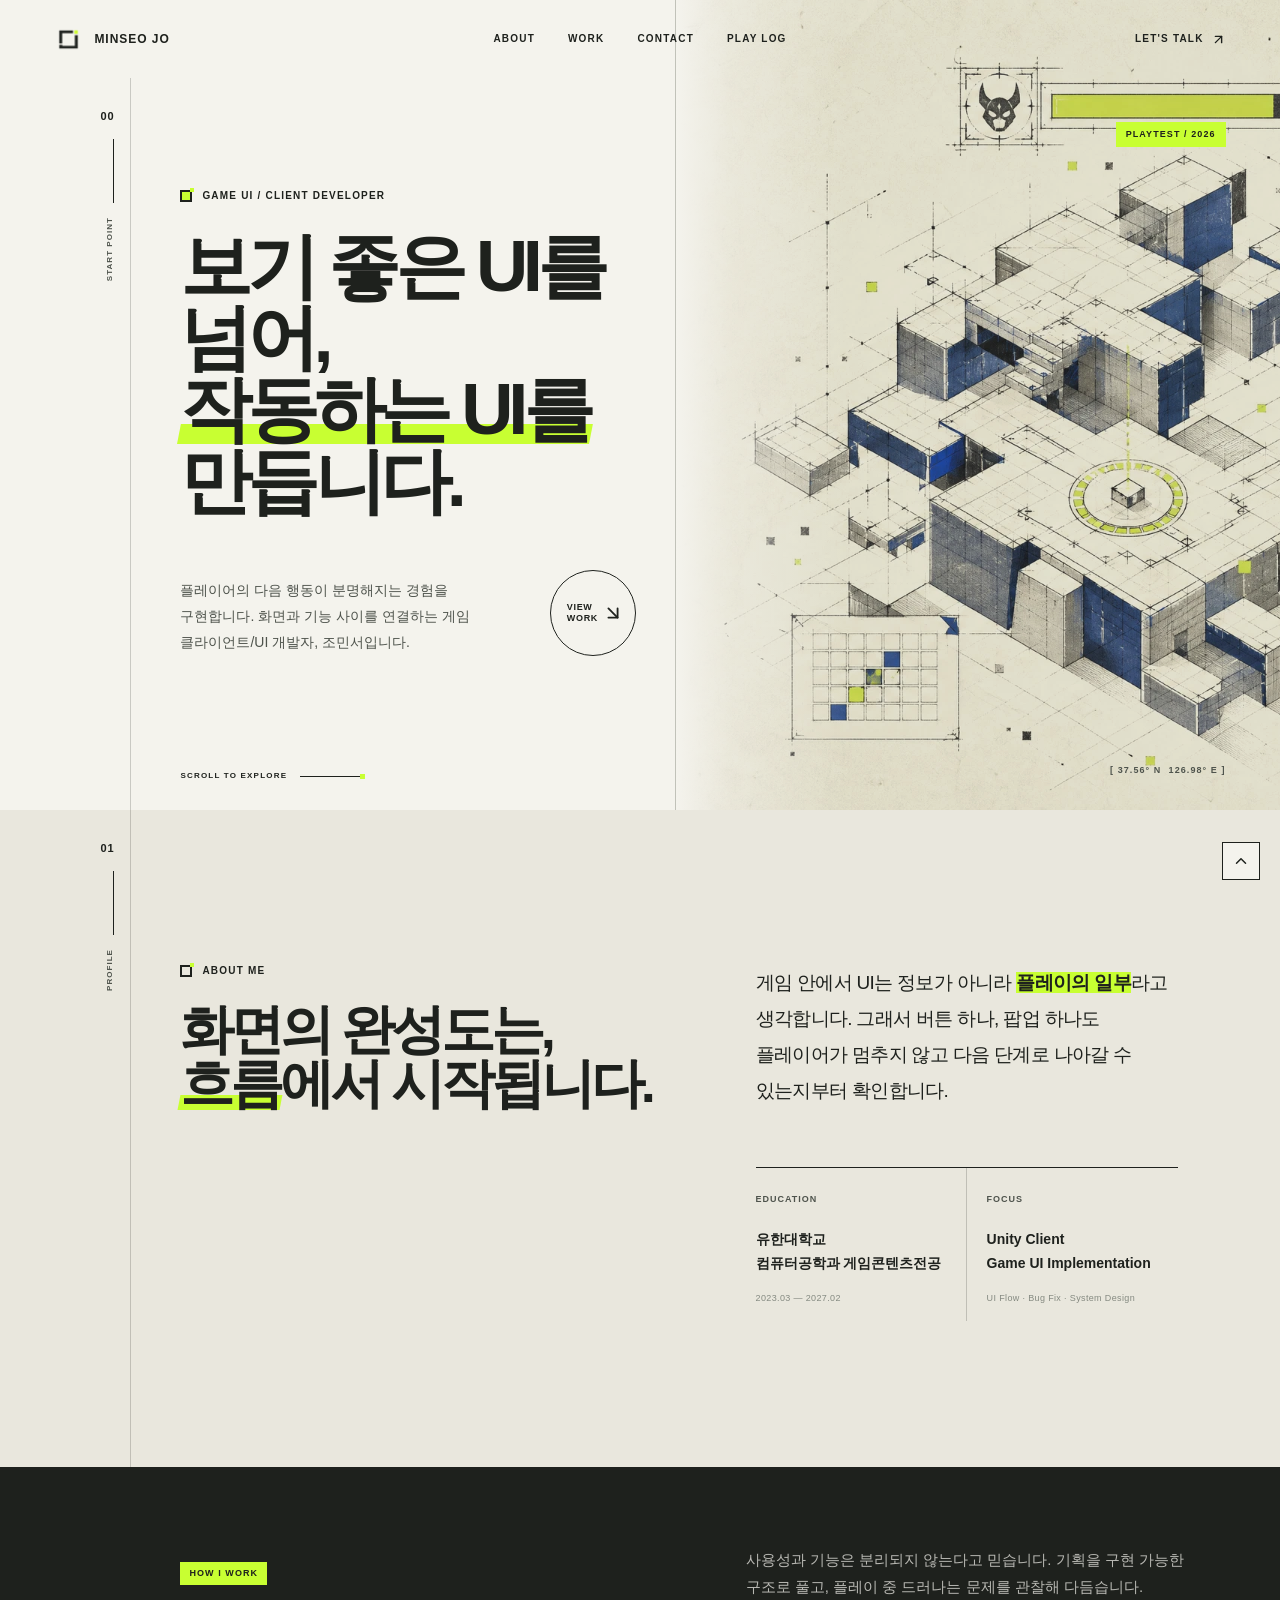
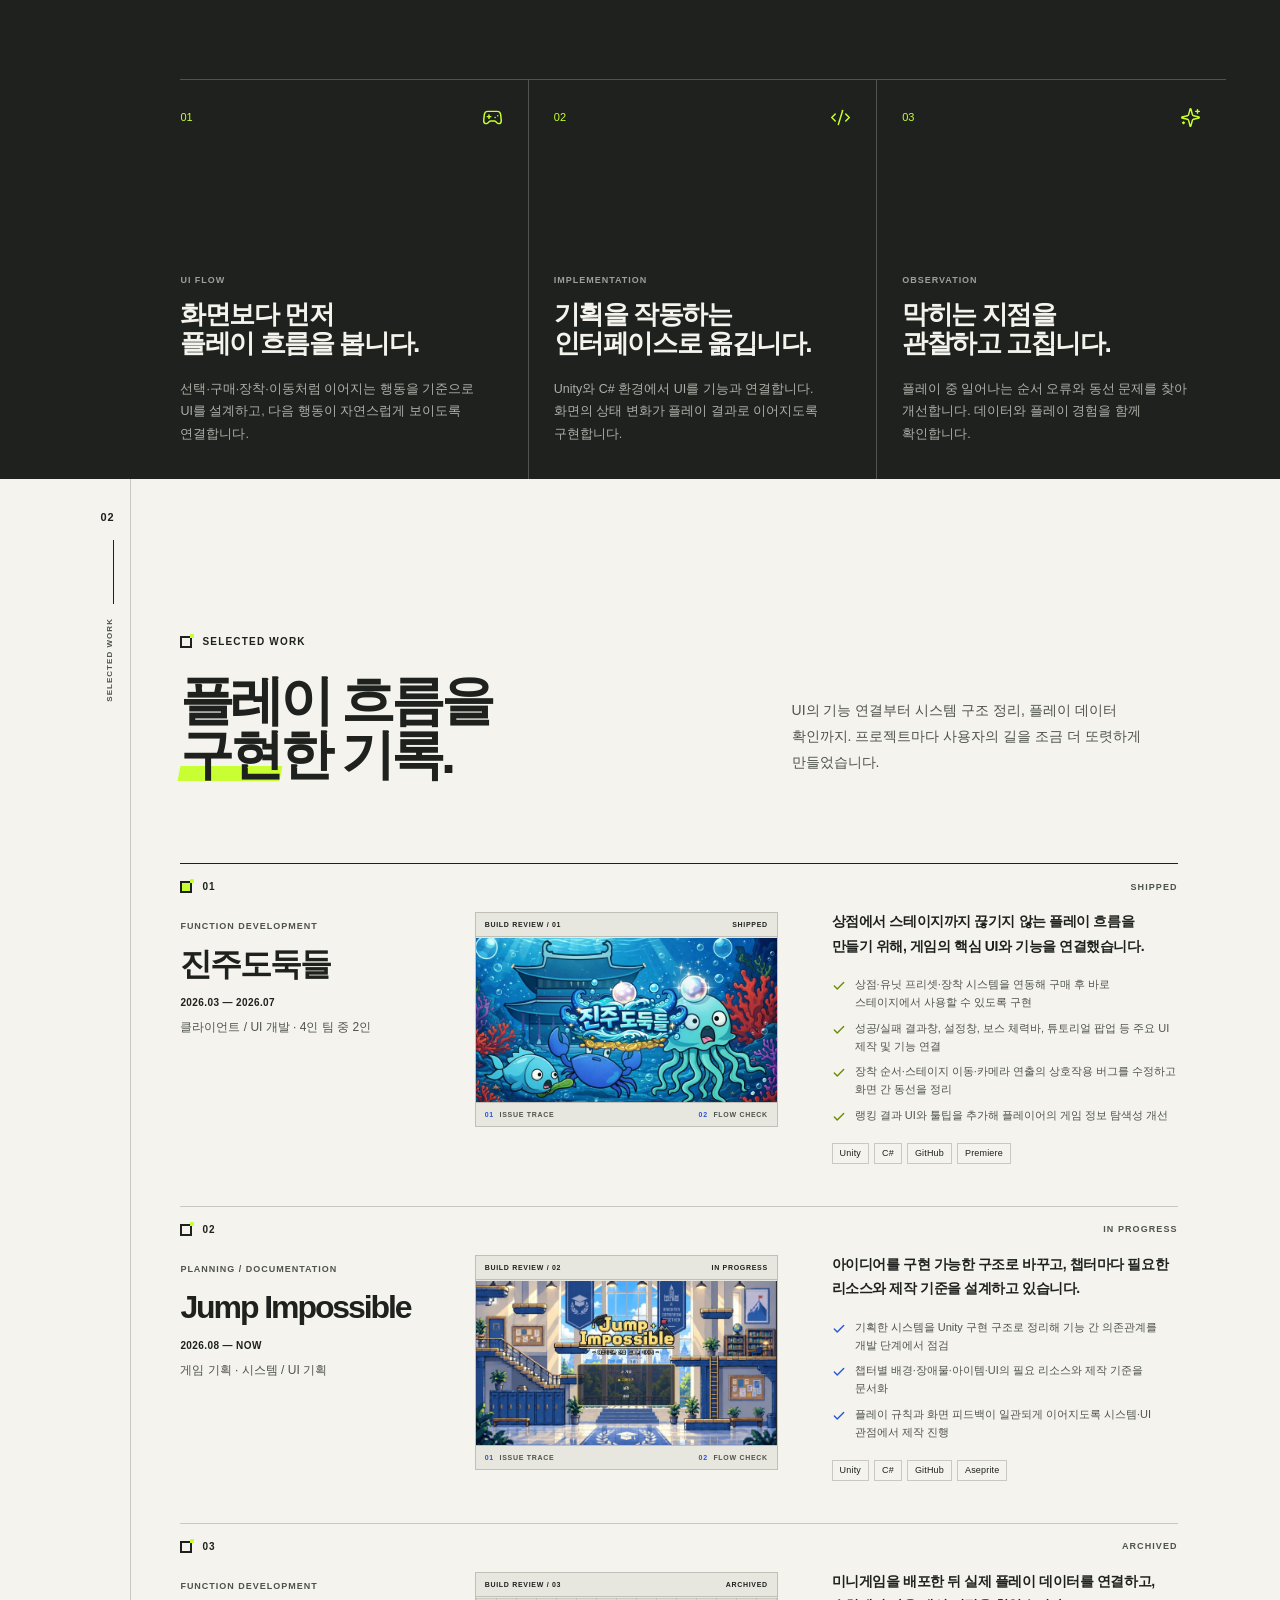
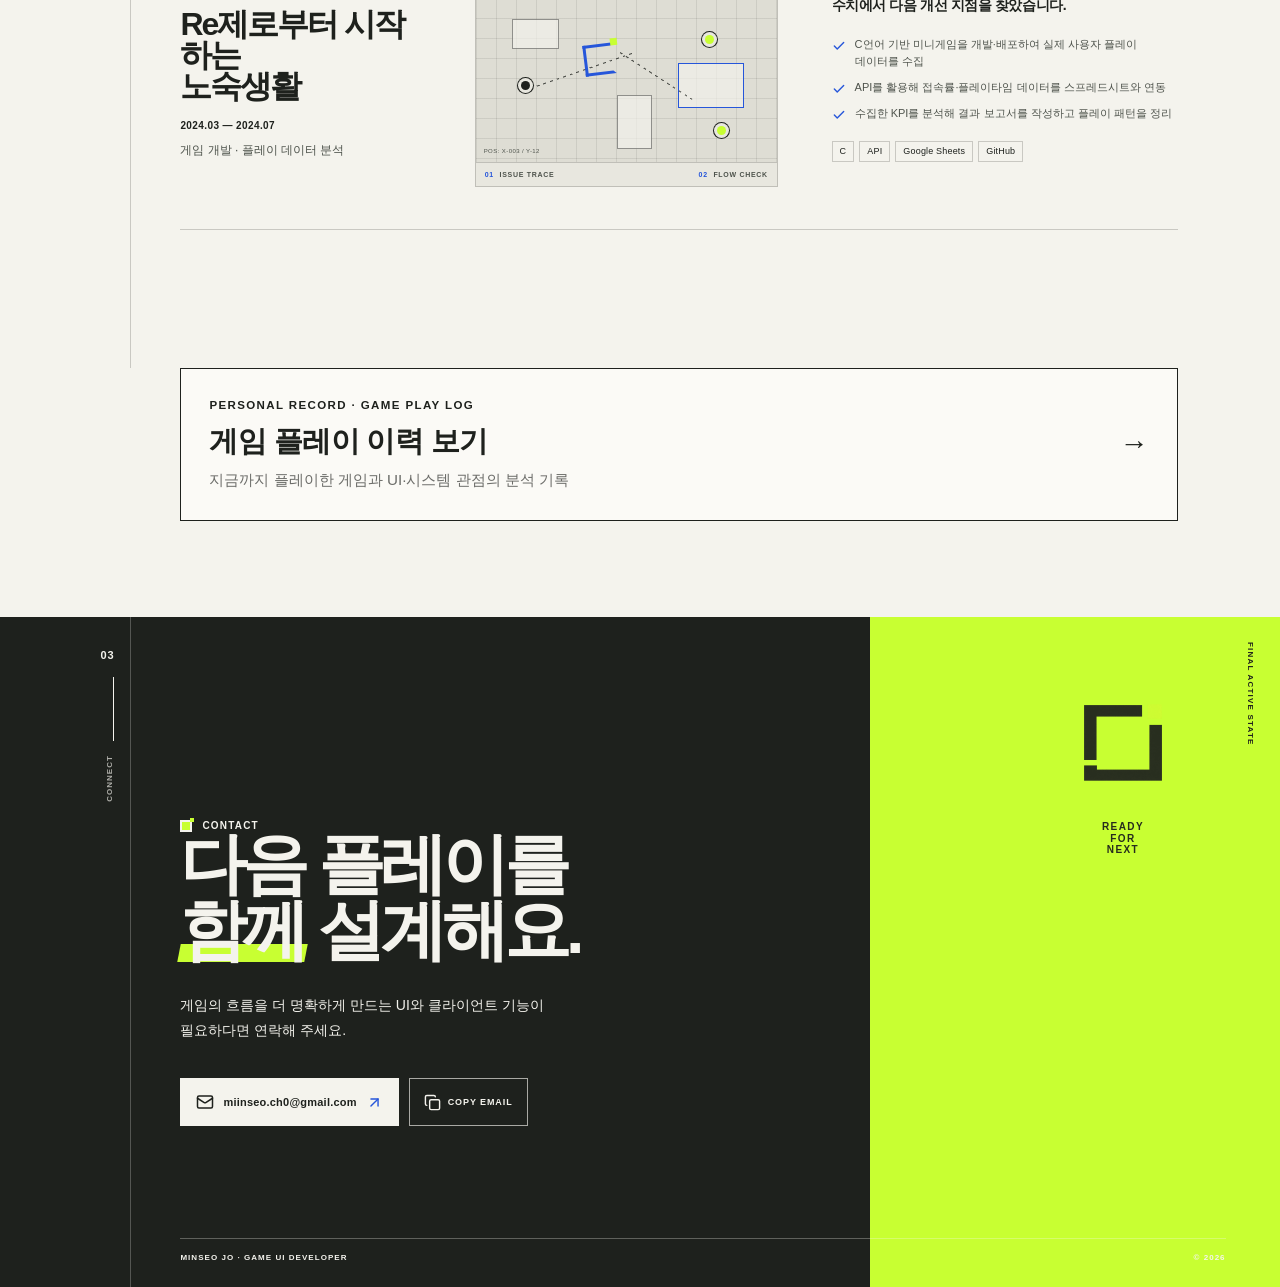
==== commit 1662d03a: "게임 플레이 이력 페이지 추가 및 메인 메뉴 링크 수정 메인 상단 메뉴와 프로젝트 섹션 아래에서 게임 플레이 이력 페이지로 이동할 수 있게 하고, 예전 Manus 개발 서버 주소를" ====
--- a/index.html
+++ b/index.html
@@ -5438,7 +5438,7 @@
     }
   }
 }
-</style><style>.artifact__canvas--photo{background:none}.artifact__canvas--photo img{width:100%;height:100%;object-fit:cover;display:block}#manus-previewer-root{display:none!important}</style></head>
+</style><style>.artifact__canvas--photo{background:none}.artifact__canvas--photo img{width:100%;height:100%;object-fit:cover;display:block}#manus-previewer-root{display:none!important}</style><style>.playlog-cta{padding:0 8vw 96px calc(4.25vw + 126px)}@media (max-width:960px){.playlog-cta{padding:0 5vw 80px calc(5vw + 90px)}}@media (max-width:680px){.playlog-cta{padding:0 5vw 72px}.playlog-cta a{padding:22px 56px 22px 20px}.playlog-cta__arrow{right:20px}}.playlog-cta a{position:relative;display:grid;gap:6px;padding:28px 72px 28px 28px;border:1px solid var(--ink);background:#fbfaf6;color:var(--ink);text-decoration:none;transition:background .2s}.playlog-cta a:hover{background:var(--lime)}.playlog-cta__label{font-family:"Space Grotesk",sans-serif;font-size:.72rem;font-weight:600;letter-spacing:.12em}.playlog-cta strong{font-size:clamp(1.3rem,3vw,1.8rem);letter-spacing:-.02em}.playlog-cta small{color:rgba(30,33,29,.65);font-size:.95rem}.playlog-cta__arrow{position:absolute;right:28px;top:50%;transform:translateY(-50%);font-size:1.8rem}</style></head>
 
   <body>
     <script id="manus-runtime">window.__MANUS_HOST_DEV__ = true;
@@ -5501,7 +5501,7 @@
     `,document.head.appendChild(i),this.cursorStyleElement=i}removeCursorStyle(){this.cursorStyleElement&&(this.cursorStyleElement.remove(),this.cursorStyleElement=null)}handleUndoRedo=i=>{const c=i.key.toLowerCase(),s=(i.ctrlKey||i.metaKey)&&c==="z"&&!i.shiftKey,d=(i.ctrlKey||i.metaKey)&&(c==="z"&&i.shiftKey||c==="y");if(!s&&!d)return;const m=i.target;if(m instanceof HTMLElement){const C=m.tagName;if(["INPUT","TEXTAREA","SELECT"].includes(C)||m.isContentEditable)return}const x=document.activeElement;if(x instanceof HTMLElement){const C=x.tagName;if(["INPUT","TEXTAREA","SELECT"].includes(C)||x.isContentEditable)return;let v=x;for(;v;){if(v.hasAttribute(al))return;v=v.parentElement}}i.preventDefault(),i.stopPropagation();let R=null;s?(R=this.editHistory.undo(),this.highlighter.scheduleRender()):d&&(R=this.editHistory.redo(),this.highlighter.scheduleRender()),R&&R.target&&document.contains(R.target)&&(R.target.scrollIntoView({behavior:"smooth",block:"center"}),this.highlighter.setActiveTarget(R.target),setTimeout(()=>{this.highlighter.setActiveTarget(null)},1500))};handleDelete=i=>{if(i.key!=="Delete"&&i.key!=="Backspace"||this.isDirectEditing)return;const c=i.target;if(c instanceof HTMLElement){const R=c.tagName;if(["INPUT","TEXTAREA","SELECT"].includes(R)||c.isContentEditable)return}const s=document.activeElement;if(s instanceof HTMLElement){const R=s.tagName;if(["INPUT","TEXTAREA","SELECT"].includes(R)||s.isContentEditable)return;let C=s;for(;C;){if(C.hasAttribute(al))return;C=C.parentElement}}if(!this.activeTarget)return;if(!Fg(this.activeTarget)){console.warn("Cannot delete this element: it is a critical DOM element");return}i.preventDefault(),i.stopPropagation();const d=Ig(this.activeTarget);if(!d){console.warn("Cannot delete element: no parent found");return}const m=$r(this.activeTarget),x=this.activeTarget;this.disposeSelectorInput(),this.exitDirectEditMode(),this.removeEnterKeyListener?.(),this.removeEnterKeyListener=null,x.parentElement&&x.parentElement.removeChild(x),this.activeTarget=null,this.hoverTarget=null,this.pointerDown=!1,this.highlighter.setActiveTarget(null),this.highlighter.setHoverTarget(null),this.editHistory.addEdit({target:x,targetData:m,changes:{deleted:d},screenshot:null}),this.showEditToolbarIfNeeded(),this.showCommentMarkersIfNeeded()};showEditToolbarIfNeeded(){if(!this.editHistory.hasEdits()){this.hideEditToolbar();return}this.disposeEditToolbar||Promise.resolve().then(()=>w0).then(({openEditToolbar:i})=>{const c=i({editHistory:this.editHistory,highlighter:this.highlighter,onApply:()=>{this.handleApplyAll()},onDiscard:()=>{this.handleDiscardAll()}});this.disposeEditToolbar=()=>{c?.dispose(),this.disposeEditToolbar=null}}).catch(i=>{console.error("Failed to render EditToolbar:",i)})}hideEditToolbar(){this.disposeEditToolbar&&this.disposeEditToolbar()}handleApplyAll(){const i=this.editHistory.getActiveEdits();i.length!==0&&Pt.sendMessage({type:"edits",to:"container",payload:{edits:i.map(c=>({element:c.targetData,changes:c.changes,screenshot:c.screenshot}))}})}handleDiscardAll(){this.editHistory.clear(),this.hideEditToolbar(),this.hideCommentMarkers(),this.highlighter.scheduleRender()}showCommentMarkersIfNeeded(){if(!this.editHistory.hasEdits()){this.hideCommentMarkers();return}this.disposeCommentMarkers||Promise.resolve().then(()=>E0).then(({openCommentMarkers:i})=>{const c=i({editHistory:this.editHistory,highlighter:this.highlighter,getActiveElement:()=>this.activeTarget,onElementSelect:s=>{this.selectElement(s)}});this.disposeCommentMarkers=()=>{c?.dispose(),this.disposeCommentMarkers=null}}).catch(i=>{console.error("Failed to render CommentMarkers:",i)})}hideCommentMarkers(){this.disposeCommentMarkers&&this.disposeCommentMarkers(),this.editHistory.clearComments(),this.highlighter.scheduleRender()}handleGlobalEscape=i=>{if(i.key!=="Escape"||this.activeTarget)return;const c=i.target;if(c instanceof HTMLElement){const d=c.tagName;if(["INPUT","TEXTAREA","SELECT"].includes(d)||c.isContentEditable)return}const s=document.activeElement;if(s instanceof HTMLElement){const d=s.tagName;if(["INPUT","TEXTAREA","SELECT"].includes(d)||s.isContentEditable)return;let m=s;for(;m;){if(m.hasAttribute(al))return;m=m.parentElement}}this.editHistory.hasEdits()||(i.preventDefault(),i.stopPropagation(),this.disable(),Pt.sendMessage({type:"exitEditMode",to:"container",payload:{}}))}}const u0=new c0;class d0{wired=!1;init(){if(this.wired)return;this.wired=!0;const i=s=>{try{const m=new URL(s,window.location.href).hostname.toLowerCase();return!!(m==="stripe.com"||m.endsWith(".stripe.com")||m==="myshopify.com"||m.endsWith(".myshopify.com"))}catch{return!1}},c=(s,d)=>{Pt.sendMessage({type:"externalNavAttempt",to:"container",payload:{href:s,trigger:d}})};try{const s=window.open;window.open=(...d)=>{const m=d[0];return typeof m=="string"&&i(m)&&c(m,"window.open"),s.apply(window,d)}}catch{}try{const s=window.navigation;s&&typeof s.addEventListener=="function"&&s.addEventListener("navigate",d=>{const m=d?.destination?.url;typeof m=="string"&&i(m)&&c(m,"navigation")})}catch{}}}const f0=new d0;class h0{constructor(){this.init()}async init(){Pt.init({currentEndpoint:"content"}),Pt.listenMessage({type:"containerInited",callback:()=>{Pt.readySource.markReady()}}),Yr.init(),vg.init(),f0.init(),Su.init(),u0.init(),await this.renderRoot(),this.renderRootForDev()}renderRootForDev(){}async renderRoot(){if(document.getElementById(jr.root))return;const c=document.createElement("div");c.id=jr.root,c.setAttribute(al,"true"),document.documentElement.appendChild(c);const s=c.attachShadow({mode:"closed"}),d=document.createElement("style"),m=await Promise.resolve().then(()=>T0).then(x=>x.default);d.textContent=m,s.appendChild(d),Or.createRoot(s).render(h.jsx(pg,{"data-loc":"src/main.tsx:128"}))}}new h0;function m0({onDiscard:r,onApply:i,isApplying:c=!1,editCount:s}){const d=c||s===0;return h.jsxs("div",{"data-loc":"src/modules/DomSelector/EditsToolBar/ActionButtons.tsx:17",className:"flex items-center gap-2",children:[h.jsx("button",{"data-loc":"src/modules/DomSelector/EditsToolBar/ActionButtons.tsx:18",onClick:r,disabled:d,className:"px-3 py-1.5 text-sm font-medium text-[var(--text-white)] border-[var(--text-tertiary)] border-[1.5px] hover:bg-[#ffffff0f] focus:bg-[#ffffff0f] active:opacity-90 rounded-[12px] transition-all outline-none disabled:opacity-50 disabled:cursor-not-allowed",title:"Discard all changes",children:"Discard"}),h.jsxs("button",{"data-loc":"src/modules/DomSelector/EditsToolBar/ActionButtons.tsx:27",onClick:i,disabled:d,className:"flex items-center gap-2 px-4 py-1.5 text-sm font-medium bg-[var(--Button-primary-brand)] text-white border border-transparent hover:opacity-90 focus:opacity-90 active:opacity-90 rounded-[12px] transition-all outline-none disabled:opacity-50 disabled:cursor-not-allowed",title:"Save all changes",children:[c&&h.jsxs("svg",{"data-loc":"src/modules/DomSelector/EditsToolBar/ActionButtons.tsx:34",className:"animate-spin h-4 w-4",xmlns:"http://www.w3.org/2000/svg",fill:"none",viewBox:"0 0 24 24",children:[h.jsx("circle",{"data-loc":"src/modules/DomSelector/EditsToolBar/ActionButtons.tsx:40",className:"opacity-25",cx:"12",cy:"12",r:"10",stroke:"currentColor",strokeWidth:"4"}),h.jsx("path",{"data-loc":"src/modules/DomSelector/EditsToolBar/ActionButtons.tsx:48",className:"opacity-75",fill:"currentColor",d:"M4 12a8 8 0 018-8V0C5.373 0 0 5.373 0 12h4zm2 5.291A7.962 7.962 0 014 12H0c0 3.042 1.135 5.824 3 7.938l3-2.647z"})]}),"Apply"]})]})}function g0({editCount:r,showEditPreviews:i,onClick:c}){return h.jsxs("div",{"data-loc":"src/modules/DomSelector/EditsToolBar/EditCountBadge.tsx:15",onClick:c,tabIndex:0,role:"button",className:Ae.cn("flex items-center gap-2 px-3 py-1.5 rounded-[12px] cursor-pointer transition-all relative outline-none text-[var(--text-white)] border-[var(--text-tertiary)] border-[1.5px] active:opacity-90",i?"bg-[#ffffff0f]":"bg-transparent hover:bg-[#ffffff0f]"),children:[h.jsx("svg",{"data-loc":"src/modules/DomSelector/EditsToolBar/EditCountBadge.tsx:26",xmlns:"http://www.w3.org/2000/svg",width:"18",height:"18",viewBox:"0 0 16 16",fill:"currentColor",children:h.jsx("g",{"data-loc":"src/modules/DomSelector/EditsToolBar/EditCountBadge.tsx:33",children:h.jsx("path",{"data-loc":"src/modules/DomSelector/EditsToolBar/EditCountBadge.tsx:34",d:"M7.52881 7.52869C7.71733 7.34017 8 7.28198 8.24756 7.3809L14.9142 10.0476C15.1678 10.149 15.334 10.3949 15.3335 10.668C15.3329 10.9411 15.1656 11.1861 14.9116 11.2865L12.3133 12.3132L11.2866 14.9115C11.1862 15.1655 10.9412 15.3328 10.6681 15.3334C10.3951 15.3339 10.1491 15.1677 10.0477 14.9141L7.38102 8.24744C7.2821 7.99988 7.34029 7.71721 7.52881 7.52869ZM1.3335 12.6667C1.3335 12.2985 1.63197 12 2.00016 12C2.36835 12 2.66683 12.2985 2.66683 12.6667C2.66683 12.8435 2.73712 13.013 2.86214 13.1381C2.98717 13.2631 3.15669 13.3334 3.3335 13.3334C3.70169 13.3334 4.00016 13.6319 4.00016 14C4.00016 14.3682 3.70169 14.6667 3.3335 14.6667C2.80306 14.6667 2.29451 14.4558 1.91943 14.0808C1.54436 13.7057 1.3335 13.1971 1.3335 12.6667ZM7.3335 13.3334C7.70169 13.3334 8.00016 13.6319 8.00016 14C8.00016 14.3682 7.70169 14.6667 7.3335 14.6667H6.00016C5.63197 14.6667 5.3335 14.3682 5.3335 14C5.3335 13.6319 5.63197 13.3334 6.00016 13.3334H7.3335ZM10.6629 12.8627L11.1805 11.5547L11.2085 11.4922C11.2822 11.3506 11.405 11.2397 11.5549 11.1804L12.8628 10.6628L9.19678 9.19666L10.6629 12.8627ZM1.3335 10V9.33337C1.3335 8.96518 1.63197 8.66671 2.00016 8.66671C2.36835 8.66671 2.66683 8.96518 2.66683 9.33337V10C2.66683 10.3682 2.36835 10.6667 2.00016 10.6667C1.63197 10.6667 1.3335 10.3682 1.3335 10ZM13.3335 7.33337V6.00004C13.3335 5.63185 13.632 5.33337 14.0002 5.33337C14.3684 5.33337 14.6668 5.63185 14.6668 6.00004V7.33337C14.6668 7.70156 14.3684 8.00004 14.0002 8.00004C13.632 8.00004 13.3335 7.70156 13.3335 7.33337ZM1.3335 6.66671V6.00004C1.3335 5.63185 1.63197 5.33337 2.00016 5.33337C2.36835 5.33337 2.66683 5.63185 2.66683 6.00004V6.66671C2.66683 7.0349 2.36835 7.33337 2.00016 7.33337C1.63197 7.33337 1.3335 7.0349 1.3335 6.66671ZM1.3335 3.33337C1.3335 2.80294 1.54436 2.29438 1.91943 1.91931C2.29451 1.54424 2.80306 1.33337 3.3335 1.33337C3.70169 1.33337 4.00016 1.63185 4.00016 2.00004C4.00016 2.36823 3.70169 2.66671 3.3335 2.66671C3.15668 2.66671 2.98717 2.737 2.86214 2.86202C2.73712 2.98704 2.66683 3.15656 2.66683 3.33337C2.66683 3.70156 2.36835 4.00004 2.00016 4.00004C1.63197 4.00004 1.3335 3.70156 1.3335 3.33337ZM13.3335 3.33337C13.3335 3.15656 13.2632 2.98704 13.1382 2.86202C13.0132 2.737 12.8436 2.66671 12.6668 2.66671C12.2986 2.66671 12.0002 2.36823 12.0002 2.00004C12.0002 1.63185 12.2986 1.33337 12.6668 1.33337C13.1973 1.33337 13.7058 1.54424 14.0809 1.91931C14.456 2.29438 14.6668 2.80294 14.6668 3.33337C14.6668 3.70156 14.3684 4.00004 14.0002 4.00004C13.632 4.00004 13.3335 3.70156 13.3335 3.33337ZM6.66683 1.33337C7.03502 1.33337 7.3335 1.63185 7.3335 2.00004C7.3335 2.36823 7.03502 2.66671 6.66683 2.66671H6.00016C5.63197 2.66671 5.3335 2.36823 5.3335 2.00004C5.3335 1.63185 5.63197 1.33337 6.00016 1.33337H6.66683ZM10.0002 1.33337C10.3684 1.33337 10.6668 1.63185 10.6668 2.00004C10.6668 2.36823 10.3684 2.66671 10.0002 2.66671H9.3335C8.96531 2.66671 8.66683 2.36823 8.66683 2.00004C8.66683 1.63185 8.96531 1.33337 9.3335 1.33337H10.0002Z"})})}),h.jsx("span",{"data-loc":"src/modules/DomSelector/EditsToolBar/EditCountBadge.tsx:37",className:"text-sm font-medium tabular-nums",children:r})]})}function p0({activeEdits:r,hoveredEditIndex:i,highlighter:c,onCardClick:s,onCardHover:d,show:m}){const x=U.useRef(null),R=v=>{d(v)},C=()=>{d(null)};return U.useEffect(()=>{if(!m){c.removeExclusionRect("edit-preview-cards");return}const v=()=>{if(x.current&&m){const D=x.current.getBoundingClientRect();c.addExclusionRect("edit-preview-cards",D)}};return v(),window.addEventListener("resize",v),window.addEventListener("scroll",v,{passive:!0}),()=>{window.removeEventListener("resize",v),window.removeEventListener("scroll",v),c.removeExclusionRect("edit-preview-cards")}},[c,m]),h.jsx("div",{"data-loc":"src/modules/DomSelector/EditsToolBar/EditPreviewCards.tsx:59",ref:x,className:"absolute bottom-full mb-2 left-0 right-0 transition-all duration-200 ease-out",style:{opacity:m?1:0,transform:m?"translateY(0) scale(1)":"translateY(8px) scale(0.98)",pointerEvents:m?"auto":"none",transitionTimingFunction:"cubic-bezier(0.16, 1, 0.3, 1)"},onMouseLeave:C,children:h.jsx("div",{"data-loc":"src/modules/DomSelector/EditsToolBar/EditPreviewCards.tsx:72",className:"rounded-[14px] border border-[var(--border-main)] bg-[rgb(37,37,37)] shadow-[0px_8px_32px_0px_var(--shadow-S)] overflow-hidden",style:{maxHeight:"40vh"},children:h.jsx("div",{"data-loc":"src/modules/DomSelector/EditsToolBar/EditPreviewCards.tsx:78",className:"overflow-y-auto",style:{maxHeight:"40vh"},children:r.map((v,D)=>{const j=i===D,J=!!v.screenshot;return h.jsx("div",{"data-loc":"src/modules/DomSelector/EditsToolBar/EditPreviewCards.tsx:89",onClick:()=>s(D),onMouseEnter:()=>R(D),className:Ae.cn("px-4 cursor-pointer transition-all",j&&"bg-[#ffffff0f]"),children:h.jsxs("div",{"data-loc":"src/modules/DomSelector/EditsToolBar/EditPreviewCards.tsx:98",className:"flex items-center gap-2.5 py-2",style:{borderBottom:D!==r.length-1?"1px solid var(--icon-secondary)":"none"},children:[h.jsx("div",{"data-loc":"src/modules/DomSelector/EditsToolBar/EditPreviewCards.tsx:108",className:Ae.cn("flex-shrink-0 size-5 rounded-full flex items-center justify-center transition-all text-[var(--background-card)] border-[var(--icon-secondary)] border",j&&"bg-[#ffffff0f]"),children:h.jsx("span",{"data-loc":"src/modules/DomSelector/EditsToolBar/EditPreviewCards.tsx:114",className:"text-xs",children:D+1})}),h.jsxs("div",{"data-loc":"src/modules/DomSelector/EditsToolBar/EditPreviewCards.tsx:118",className:"flex-1 min-w-0",children:[h.jsx("span",{"data-loc":"src/modules/DomSelector/EditsToolBar/EditPreviewCards.tsx:119",className:Ae.cn("text-sm text-white font-medium",v.changes.deleted&&"line-through"),children:v.targetData.tagName}),h.jsxs("div",{"data-loc":"src/modules/DomSelector/EditsToolBar/EditPreviewCards.tsx:129",className:"text-xs text-[var(--text-white-tsp)] pt-0.5 leading-none gap-1 flex flex-col",children:[v.changes.comment&&h.jsx("span",{"data-loc":"src/modules/DomSelector/EditsToolBar/EditPreviewCards.tsx:131",className:"leading-snug",children:v.changes.comment.modified===""?"Removed comment":`Comment: "${v.changes.comment.modified.slice(0,30)}${v.changes.comment.modified.length>30?"...":""}"`}),v.changes.deleted&&h.jsx("span",{"data-loc":"src/modules/DomSelector/EditsToolBar/EditPreviewCards.tsx:144",children:"Element deleted"}),v.changes.textContent&&h.jsxs("span",{"data-loc":"src/modules/DomSelector/EditsToolBar/EditPreviewCards.tsx:146",className:"leading-snug",children:['Text: "',v.changes.textContent.modified.slice(0,40),v.changes.textContent.modified.length>40?"...":"",'"']}),v.changes.src&&h.jsx("span",{"data-loc":"src/modules/DomSelector/EditsToolBar/EditPreviewCards.tsx:155",children:"Image source updated"}),v.changes.href&&h.jsxs("span",{"data-loc":"src/modules/DomSelector/EditsToolBar/EditPreviewCards.tsx:157",className:"leading-snug",children:["Link: ",v.changes.href.modified.slice(0,30),"..."]}),v.changes.style&&h.jsxs("div",{"data-loc":"src/modules/DomSelector/EditsToolBar/EditPreviewCards.tsx:162",className:"flex flex-wrap gap-1",children:[Object.keys(v.changes.style).slice(0,3).map(at=>h.jsx("span",{"data-loc":"src/modules/DomSelector/EditsToolBar/EditPreviewCards.tsx:166",className:"px-1.5 py-0.5 text-xs bg-[#ffffff1a] text-white rounded-[8px]",children:at},at)),Object.keys(v.changes.style).length>3&&h.jsxs("span",{"data-loc":"src/modules/DomSelector/EditsToolBar/EditPreviewCards.tsx:174",className:"text-xs text-white",children:["+",Object.keys(v.changes.style).length-3," more"]})]}),J&&!v.changes.deleted&&(v.changes.textContent||v.changes.style||v.changes.comment)&&h.jsx("div",{"data-loc":"src/modules/DomSelector/EditsToolBar/EditPreviewCards.tsx:185",style:{backgroundImage:`url(${v.screenshot})`,backgroundSize:"cover",backgroundPosition:"top"},className:"h-12 mt-1 rounded border border-black/10"})]})]})]})},`${v.targetData.id}-${D}`)})})})})}function y0({canUndo:r,canRedo:i,onUndo:c,onRedo:s}){return h.jsxs("div",{"data-loc":"src/modules/DomSelector/EditsToolBar/UndoRedoButtons.tsx:17",className:"flex items-center gap-1.5",children:[h.jsx("button",{"data-loc":"src/modules/DomSelector/EditsToolBar/UndoRedoButtons.tsx:18",onClick:c,disabled:!r,className:Ae.cn("flex items-center justify-center p-1.5 rounded-full transition-all outline-none",r?"text-[var(--text-white)] hover:bg-[#ffffff0f] cursor-pointer":"bg-transparent text-[var(--text-disable)] cursor-not-allowed opacity-50"),title:"Undo (⌘Z)",children:h.jsx("svg",{"data-loc":"src/modules/DomSelector/EditsToolBar/UndoRedoButtons.tsx:29",xmlns:"http://www.w3.org/2000/svg",width:"18",height:"18",viewBox:"0 0 16 16",fill:"none",children:h.jsx("path",{"data-loc":"src/modules/DomSelector/EditsToolBar/UndoRedoButtons.tsx:36",d:"M12.6666 9.66662C12.6666 9.27271 12.5888 8.88276 12.4381 8.51883C12.2873 8.15485 12.0663 7.8241 11.7877 7.54552C11.5091 7.26695 11.1784 7.0459 10.8144 6.89513C10.4505 6.74441 10.0605 6.66662 9.66662 6.66662H4.27599L6.4713 8.86193C6.73165 9.12228 6.73165 9.54429 6.4713 9.80464C6.21095 10.065 5.78894 10.065 5.5286 9.80464L2.19526 6.4713C1.93491 6.21095 1.93491 5.78894 2.19526 5.5286L5.5286 2.19526C5.78894 1.93491 6.21095 1.93491 6.4713 2.19526C6.73165 2.45561 6.73165 2.87762 6.4713 3.13797L4.27599 5.33328H9.66662C10.2357 5.33328 10.7991 5.44559 11.3248 5.66336C11.8506 5.88113 12.3287 6.19978 12.7311 6.60216C13.1335 7.00455 13.4521 7.48267 13.6699 8.00841C13.8876 8.53416 13.9999 9.09755 13.9999 9.66662C13.9999 10.2357 13.8876 10.7991 13.6699 11.3248C13.4521 11.8506 13.1335 12.3287 12.7311 12.7311C12.3287 13.1335 11.8506 13.4521 11.3248 13.6699C10.7991 13.8876 10.2357 13.9999 9.66662 13.9999H7.33328C6.96509 13.9999 6.66662 13.7015 6.66662 13.3333C6.66662 12.9651 6.96509 12.6666 7.33328 12.6666H9.66662C10.0605 12.6666 10.4505 12.5888 10.8144 12.4381C11.1784 12.2873 11.5091 12.0663 11.7877 11.7877C12.0663 11.5091 12.2873 11.1784 12.4381 10.8144C12.5888 10.4505 12.6666 10.0605 12.6666 9.66662Z",fill:"currentColor"})})}),h.jsx("button",{"data-loc":"src/modules/DomSelector/EditsToolBar/UndoRedoButtons.tsx:43",onClick:s,disabled:!i,className:Ae.cn("flex items-center justify-center p-1.5 rounded-full transition-all outline-none",i?"text-[var(--text-white)] hover:bg-[#ffffff0f] cursor-pointer":"bg-transparent text-[var(--text-disable)] opacity-50 cursor-not-allowed"),title:"Redo (⌘⇧Z)",children:h.jsx("svg",{"data-loc":"src/modules/DomSelector/EditsToolBar/UndoRedoButtons.tsx:54",xmlns:"http://www.w3.org/2000/svg",width:"18",height:"18",viewBox:"0 0 16 16",fill:"none",children:h.jsx("path",{"data-loc":"src/modules/DomSelector/EditsToolBar/UndoRedoButtons.tsx:61",d:"M3.33338 9.66662C3.33338 9.27271 3.41118 8.88276 3.5619 8.51883C3.71266 8.15485 3.93371 7.8241 4.21229 7.54552C4.49086 7.26695 4.82162 7.0459 5.1856 6.89513C5.54953 6.74441 5.93948 6.66662 6.33338 6.66662H11.724L9.5287 8.86193C9.26835 9.12228 9.26835 9.54429 9.5287 9.80464C9.78905 10.065 10.2111 10.065 10.4714 9.80464L13.8047 6.4713C14.0651 6.21095 14.0651 5.78894 13.8047 5.5286L10.4714 2.19526C10.2111 1.93491 9.78905 1.93491 9.5287 2.19526C9.26835 2.45561 9.26835 2.87762 9.5287 3.13797L11.724 5.33328H6.33338C5.76432 5.33328 5.20092 5.44559 4.67518 5.66336C4.14944 5.88113 3.67132 6.19978 3.26893 6.60216C2.86654 7.00455 2.5479 7.48267 2.33013 8.00841C2.11236 8.53416 2.00005 9.09755 2.00005 9.66662C2.00005 10.2357 2.11236 10.7991 2.33013 11.3248C2.5479 11.8506 2.86654 12.3287 3.26893 12.7311C3.67132 13.1335 4.14944 13.4521 4.67518 13.6699C5.20092 13.8876 5.76432 13.9999 6.33338 13.9999H8.66672C9.03491 13.9999 9.33338 13.7015 9.33338 13.3333C9.33338 12.9651 9.03491 12.6666 8.66672 12.6666H6.33338C5.93948 12.6666 5.54953 12.5888 5.1856 12.4381C4.82162 12.2873 4.49086 12.0663 4.21229 11.7877C3.93371 11.5091 3.71266 11.1784 3.5619 10.8144C3.41118 10.4505 3.33338 10.0605 3.33338 9.66662Z",fill:"currentColor"})})})]})}function v0(r){const[i,c]=U.useState(r.canUndo()),[s,d]=U.useState(r.canRedo()),[m,x]=U.useState(r.getActiveEdits().length),[R,C]=U.useState([]);return U.useEffect(()=>{const v=r.onChange(()=>{c(r.canUndo()),d(r.canRedo());const D=r.getActiveEdits();x(D.length),C(D)});return C(r.getActiveEdits()),v},[r]),{canUndo:i,canRedo:s,editCount:m,activeEdits:R}}function b0(){const[r,i]=U.useState(!1);return{showEditPreviews:r,handleEditCountClick:()=>{i(!r)}}}function qu({editHistory:r,highlighter:i,onApply:c,onDiscard:s}){const d=U.useRef(null),[m,x]=U.useState(null),[R,C]=U.useState(!1),{canUndo:v,canRedo:D,editCount:j,activeEdits:J}=v0(r),{showEditPreviews:at,handleEditCountClick:$}=b0();U.useEffect(()=>{if(m!==null&&J[m]){const _=J[m];_.target&&document.contains(_.target)&&i.setHoverTarget(_.target)}else i.setHoverTarget(null)},[m,J,i]),U.useEffect(()=>{const _=()=>{if(d.current){const Y=d.current.getBoundingClientRect();i.addExclusionRect("edit-toolbar",Y)}};return _(),window.addEventListener("resize",_),()=>{window.removeEventListener("resize",_),i.removeExclusionRect("edit-toolbar")}},[i]);const nt=()=>{const _=r.undo();i.scheduleRender(),_&&_.target&&document.contains(_.target)&&(_.target.scrollIntoView({behavior:"smooth",block:"center"}),i.setActiveTarget(_.target),setTimeout(()=>{i.setActiveTarget(null)},1500))},ct=()=>{const _=r.redo();i.scheduleRender(),_&&_.target&&document.contains(_.target)&&(_.target.scrollIntoView({behavior:"smooth",block:"center"}),i.setActiveTarget(_.target),setTimeout(()=>{i.setActiveTarget(null)},1500))},ht=_=>{const Y=J[_];Y.target&&document.contains(Y.target)&&(Y.target.scrollIntoView({behavior:"smooth",block:"center"}),i.setActiveTarget(Y.target),setTimeout(()=>{i.setActiveTarget(null)},1500))},St=()=>{C(!0),c()};return h.jsx("div",{"data-loc":"src/modules/DomSelector/EditsToolBar/EditToolbar.tsx:127",className:"fixed left-0 right-0 top-0 bottom-0 pointer-events-none",style:{zIndex:2147483645},children:h.jsx("div",{"data-loc":"src/modules/DomSelector/EditsToolBar/EditToolbar.tsx:131",className:"absolute bottom-0 left-0 right-0 flex items-center justify-center pb-8",children:h.jsxs("div",{"data-loc":"src/modules/DomSelector/EditsToolBar/EditToolbar.tsx:132",ref:d,[al]:"true",onMouseDown:_=>_.stopPropagation(),className:"pointer-events-auto flex items-center gap-8 p-2 rounded-[14px] border border-[var(--border-main)] bg-[rgb(37,37,37)] shadow-[0px_8px_32px_0px_var(--shadow-S)] relative justify-between",children:[h.jsxs("div",{"data-loc":"src/modules/DomSelector/EditsToolBar/EditToolbar.tsx:138",className:"flex items-center gap-3",children:[h.jsx(g0,{"data-loc":"src/modules/DomSelector/EditsToolBar/EditToolbar.tsx:139",editCount:j,showEditPreviews:at,onClick:$}),h.jsx(y0,{"data-loc":"src/modules/DomSelector/EditsToolBar/EditToolbar.tsx:145",canUndo:v,canRedo:D,onUndo:nt,onRedo:ct})]}),h.jsx(m0,{"data-loc":"src/modules/DomSelector/EditsToolBar/EditToolbar.tsx:153",onDiscard:s,onApply:St,isApplying:R,editCount:j}),J.length>0&&h.jsx(p0,{"data-loc":"src/modules/DomSelector/EditsToolBar/EditToolbar.tsx:161",activeEdits:J,hoveredEditIndex:m,highlighter:i,onCardClick:ht,onCardHover:x,show:at})]})})})}const x0=ei.createOpener(qu,{singleton:!0}),w0=Object.freeze(Object.defineProperty({__proto__:null,EditToolbar:qu,openEditToolbar:x0},Symbol.toStringTag,{value:"Module"}));function S0({comment:r,elementRect:i,boxRef:c,onMouseEnter:s,onMouseLeave:d,onClick:m,onDelete:x,isHidden:R}){const C=U.useRef(null),v=U.useRef(null),[D,j]=U.useState({width:0,height:0});U.useLayoutEffect(()=>{if(!C.current)return;const it=C.current.getBoundingClientRect();j({width:it.width,height:it.height})},[r,x]);const J=window.innerWidth,at=window.innerHeight,$=30,nt=i.top+i.height/2;let ct=i.right+$,ht=nt-D.height/2;ct+D.width>J-20&&(ct=i.left-$-D.width),ct<20&&(ct=Math.min(i.left,J-D.width-20),ct=Math.max(20,ct),ht=i.bottom+$),ht<20?ht=20:ht+D.height>at-20&&(ht=Math.max(20,at-D.height-20));const St={x:ct,y:ht},_=St.y+D.height/2,Y=St.x>i.right?i.right:i.left;return R?null:h.jsxs(h.Fragment,{children:[h.jsxs("svg",{"data-loc":"src/modules/DomSelector/CommentMarkers/CommentTooltip.tsx:80",className:"absolute inset-0 w-full h-full pointer-events-none z-[2147483643]",children:[h.jsx("line",{"data-loc":"src/modules/DomSelector/CommentMarkers/CommentTooltip.tsx:81",x1:Y,y1:nt,x2:St.x,y2:_,stroke:"#0081f2",strokeWidth:1.5,strokeDasharray:"3 2"}),h.jsx("circle",{"data-loc":"src/modules/DomSelector/CommentMarkers/CommentTooltip.tsx:90",cx:Y,cy:nt,r:3,fill:"#0081f2"})]}),h.jsxs("div",{"data-loc":"src/modules/DomSelector/CommentMarkers/CommentTooltip.tsx:94",ref:v,className:"absolute group z-[2147483644]",style:{left:St.x,top:St.y},onMouseEnter:s,onMouseLeave:d,children:[h.jsx("div",{"data-loc":"src/modules/DomSelector/CommentMarkers/CommentTooltip.tsx:105",ref:H=>{C.current=H,c(H)},className:"pointer-events-auto cursor-pointer rounded-[10px] px-2.5 py-1.5 bg-[#0081f2] max-w-[260px]",onClick:m,onMouseDown:H=>H.stopPropagation(),children:h.jsx("div",{"data-loc":"src/modules/DomSelector/CommentMarkers/CommentTooltip.tsx:114",className:"flex items-start gap-1.5",children:h.jsx("p",{"data-loc":"src/modules/DomSelector/CommentMarkers/CommentTooltip.tsx:115",className:"flex-1 text-xs break-words whitespace-pre-wrap text-[var(--text-white)]",children:r})})}),x&&h.jsx("button",{"data-loc":"src/modules/DomSelector/CommentMarkers/CommentTooltip.tsx:123",onClick:H=>{H.stopPropagation(),x()},className:"absolute -top-1 right-0 pointer-events-auto flex items-center justify-center size-5 rounded-full bg-white shadow-md text-gray-600 hover:text-red-500 hover:bg-red-50 transition-all opacity-0 group-hover:opacity-100",title:"Delete comment",onMouseDown:H=>H.stopPropagation(),children:h.jsx("svg",{"data-loc":"src/modules/DomSelector/CommentMarkers/CommentTooltip.tsx:132",xmlns:"http://www.w3.org/2000/svg",width:"10",height:"10",viewBox:"0 0 12 12",fill:"none",stroke:"currentColor",strokeWidth:"1.5",strokeLinecap:"round",children:h.jsx("path",{"data-loc":"src/modules/DomSelector/CommentMarkers/CommentTooltip.tsx:142",d:"M9 3L3 9M3 3l6 6"})})})]})]})}function Yu({editHistory:r,highlighter:i,getActiveElement:c,onElementSelect:s}){const[d,m]=U.useState(null),[x,R]=U.useState(null),[C,v]=U.useState(0),D=U.useRef(new Map),j=U.useMemo(()=>{const _=r.getActiveEdits(),Y=new Map;for(const it of _){const rt=it.target;if(!document.contains(rt))continue;const V=Pr(rt);V&&Y.set(V,rt)}const H=[];for(const[it,rt]of Y.entries()){const V=rt._comment||"";if(!V.trim())continue;const xt=rt.getBoundingClientRect();xt.width===0||xt.height===0||H.push({id:it,element:rt,comment:V.trim(),position:{x:xt.left,y:xt.top}})}return H},[r,C,x]),J=()=>{for(const[_,Y]of D.current.entries()){const H=Y.getBoundingClientRect();i.addExclusionRect(`comment-box-${_}`,H)}},at=(_,Y)=>!(_.right<Y.left||_.left>Y.right||_.bottom<Y.top||_.top>Y.bottom);U.useEffect(()=>{const _=r.onChange(()=>{v(V=>V+1)});let Y=null,H=null;const it=()=>{Y===null&&(Y=requestAnimationFrame(()=>{Y=null,v(V=>V+1)}))},rt=()=>{H&&clearTimeout(H),H=setTimeout(()=>{v(V=>V+1)},100)};return window.addEventListener("scroll",it,{passive:!0}),window.addEventListener("resize",rt,{passive:!0}),()=>{_(),Y!==null&&cancelAnimationFrame(Y),H&&clearTimeout(H),window.removeEventListener("scroll",it),window.removeEventListener("resize",rt);for(const V of D.current.keys())i.removeExclusionRect(`comment-box-${V}`)}},[r,i]),U.useEffect(()=>{const _=()=>{const H=c();R(H)};_();const Y=setInterval(_,100);return()=>{clearInterval(Y)}},[c]),U.useEffect(()=>{const _=new Set(j.map(H=>H.id));for(const H of D.current.keys())_.has(H)||(i.removeExclusionRect(`comment-box-${H}`),D.current.delete(H));J();const Y=d?j.find(H=>H.id===d)?.element:null;Y&&document.contains(Y)?i.setHoverTarget(Y):i.setHoverTarget(null)},[j,d,i]);const $=_=>{m(_)},nt=()=>{m(null)},ct=_=>{const Y=j.find(H=>H.id===_);Y&&document.contains(Y.element)&&(Y.element.scrollIntoView({behavior:"smooth",block:"center"}),s(Y.element))},ht=_=>{const Y=j.find(H=>H.id===_);if(Y&&document.contains(Y.element)){const H=Y.element,it=H._comment||"",rt=$r(H);delete H._comment,r.addEdit({target:H,targetData:rt,changes:{comment:{original:it,modified:""}},screenshot:null}),v(V=>V+1)}},St=(_,Y)=>{if(Y){D.current.set(_,Y);const H=Y.getBoundingClientRect();i.addExclusionRect(`comment-box-${_}`,H)}else D.current.delete(_),i.removeExclusionRect(`comment-box-${_}`)};return h.jsx("div",{"data-loc":"src/modules/DomSelector/CommentMarkers/CommentMarkers.tsx:229",className:"fixed inset-0 pointer-events-none",style:{zIndex:2147483642},[al]:"true",children:j.map(_=>{let H=x===_.element;if(!H&&x&&document.contains(x)){const it=D.current.get(_.id);if(it){const rt=x.getBoundingClientRect(),V=it.getBoundingClientRect();H=at(V,rt)}}return h.jsx(S0,{"data-loc":"src/modules/DomSelector/CommentMarkers/CommentMarkers.tsx:249",comment:_.comment,elementRect:_.element.getBoundingClientRect(),isHidden:H,onMouseEnter:()=>$(_.id),onMouseLeave:nt,onClick:()=>ct(_.id),onDelete:()=>ht(_.id),boxRef:it=>St(_.id,it)},_.id)})})}const C0=ei.createOpener(Yu,{singleton:!0}),E0=Object.freeze(Object.defineProperty({__proto__:null,CommentMarkers:Yu,openCommentMarkers:C0},Symbol.toStringTag,{value:"Module"})),T0=Object.freeze(Object.defineProperty({__proto__:null,default:'#manus-previewer-content-root{--background-gray-login: #f8f8f7;--background-selection: #b8d3f8;--background-tool-used: linear-gradient( 176deg, rgba(255, 255, 255, 0) 5.88%, rgba(255, 255, 255, .6) 51.28%, rgba(255, 255, 255, 0) 94.95% );--background-drag-overlay: #ffffff80;--background-thinking: linear-gradient( 90deg, var(--text-primary) 0%, #d9d8d8 50.48%, var(--text-primary) 99.04% );--background-app-banner: linear-gradient(180deg, #f7f7f7 0%, #ececec 100%);--background-share-header: linear-gradient( 0deg, rgba(248, 248, 247, 0) 0%, #f8f8f7 45.05% );--text-primary: #34322d;--text-secondary: #5e5e5b;--text-tertiary: #858481;--text-disable: #b9b9b7;--text-blue: #0081f2;--text-onblack: #ffffff;--text-white: #ffffff;--text-white-tsp: #ffffff99;--theme-text-primary: #262626;--logo-color: #34322d;--text-shining: #e5e5e5;--background-gray-main: #f8f8f7;--background-white-main: #ffffff;--background-menu-white: #ffffff;--background-menu-gray: #f8f8f7;--background-tsp-menu-white: #ffffff14;--background-tsp-card-gray: #37352f0a;--background-nav: #ebebeb;--background-card: #fafafa;--background-mask: #000000a6;--background-card-gray: #fafafa;--background-preview-mask: #000000d9;--border-main: #0000000f;--border-white: #ffffff33;--border-btn-main: #0000001f;--border-input-active: #0081f280;--border-light: #0000000a;--border-dark: #0000001f;--border-primary: #4f59661f;--icon-primary: #34322d;--icon-secondary: #5e5e5b;--icon-tertiary: #858481;--icon-disable: #b9b9b7;--icon-blue: #0081f2;--icon-onblack: #ffffff;--icon-white: #ffffff;--icon-white-tsp: #ffffff99;--function-error: #f25a5a;--function-success: #25ba3b;--function-warning: #efa201;--function-error-tsp: #f25a5a14;--function-warning-tsp: #efa2011f;--function-success-tsp: #25ba3b14;--fill-blue: #0081f214;--fill-tsp-white-main: #37352f0f;--fill-tsp-white-dark: #37352f14;--fill-tsp-white-light: #37352f0a;--fill-tsp-gray-dark: #37352f14;--fill-tsp-gray-main: #37352f0a;--fill-white: #ffffff;--fill-black: #28282973;--fill-gray: #f8f8f7;--Button-primary-black: #1a1a19;--Button-primary-white: #ffffff;--Button-primary-brand: #0081f2;--Button-primary-brand-disabled: #7cbdf5;--Button-secondary-brand: #0081f21a;--Button-secondary-error-border: #f25a5a80;--Button-secondary-error-fill: #ffffff;--Button-secondary-main: #ffffff;--Button-secondary-gray: #37352f0f;--tab-fill: rgba(0, 0, 0, .04);--tab-active-black: #1a1a19;--shadow-L: #0000003d;--shadow-M: #0000001f;--shadow-S: #00000014;--shadow-XS: #0000000f;--shadows-inner-0: #ffffff00;--shadows-inner-1: #16191d14;--shadows-inner-2: #16191d1f;--shadows-drop-1: #16191d08;--shadows-drop-2: #16191d0a;--shadows-drop-3: #16191d14;--shadows-drop-4: #16191d1f;--shadows-highlight-1: #cce5ff;--shadows-highlight-2: #1487fa;--shadows-danger-1: #fed7d7;--shadows-danger-2: #ee3a3a;--shadows-card-border: #16191d1f;--shadows-card-border-2: #16191d1f;--Tooltips-main: #000000e6;--gradual-white-0: #ffffff00;--gradual-gray-100: #ffffff00;--gradual-gray-0: #ffffff00;--gradual-dark-20: #00000033;--fill-input-chat: #ffffff;--gradient-bg-mask-gray-0: #eaeaeb00;--gradual-white-menu-0: #ffffff00}#manus-previewer-content-root.dark{--text-primary: #dadada;--text-secondary: #acacac;--text-tertiary: #7f7f7f;--text-disable: #5f5f5f;--text-blue: #1a93fe;--text-onblack: #000000e6;--text-white: #ffffff;--text-white-tsp: #ffffff99;--theme-text-primary: #dbdbdb;--logo-color: #dadada;--text-shining: #474747;--background-gray-main: #272728;--background-white-main: #161618;--background-menu-white: #383739;--background-menu-gray: #272728;--background-tsp-menu-white: #ffffff0f;--background-tsp-card-gray: #ffffff0f;--background-nav: #212122;--background-card: #383739;--background-mask-black: #000000a6;--background-mask-white: #272728a6;--background-card-gray: #383739;--background-preview-mask: #000000d9;--border-main: #ffffff14;--border-white: #00000014;--border-btn-main: #ffffff1a;--border-input-active: #1a93fe80;--border-light: #ffffff0f;--border-dark: #ffffff29;--border-primary: #56565f52;--icon-primary: #dadada;--icon-secondary: #acacac;--icon-tertiary: #7f7f7f;--icon-disable: #5f5f5f;--icon-blue: #1a93fe;--icon-onblack: #000000d9;--icon-white: #ffffff;--icon-white-tsp: #ffffff99;--function-error: #eb4d4d;--function-success: #5eb92d;--function-warning: #ffbf36;--function-error-tsp: #eb4d4d14;--function-warning-tsp: #ffbf361f;--function-success-tsp: #25ba3b1f;--fill-blue: #1a93fe1f;--fill-tsp-white-main: #ffffff0f;--fill-tsp-white-dark: #ffffff1f;--fill-tsp-white-light: #ffffff0a;--fill-tsp-gray-dark: #00000047;--fill-tsp-gray-main: #00000033;--fill-white: #3e3d3e;--fill-black: #28282973;--fill-gray: #444345;--Button-primary-black: #ffffff;--Button-primary-white: #ffffff14;--Button-primary-brand: #1a93fe;--Button-primary-brand-disabled: #215d93;--Button-secondary-brand: #1a93fe1f;--Button-secondary-error-border: #eb4d4d29;--Button-secondary-error-fill: #eb4d4d1f;--Button-secondary-main: #ffffff1f;--Button-secondary-gray: #ffffff0f;--tab-fill: rgba(255, 255, 255, .06);--tab-active-black: #ffffff;--shadow-L: #00000066;--shadow-M: #0000003d;--shadow-S: #00000029;--shadow-XS: #0000001f;--shadows-inner-0: #ffffff1f;--shadows-inner-1: #ffffff14;--shadows-inner-2: #ffffff1f;--shadows-drop-1: #0000001f;--shadows-drop-2: #00000033;--shadows-drop-3: #00000047;--shadows-drop-4: #0000005c;--shadows-highlight-1: #1b61a6;--shadows-highlight-2: #1487fa;--shadows-danger-1: #8f1919;--shadows-danger-2: #ee3a3a;--shadows-card-border: #ffffff1f;--shadows-card-border-2: #ffffff00;--Tooltips-main: #000000e6;--gradual-white-0: #27272800;--gradual-gray-100: #444345;--gradual-gray-0: #44434500;--gradual-dark-20: #ffffff33;--fill-input-chat: #363537;--gradient-bg-mask-gray-0: #1e1e1e00;--gradual-white-menu-0: #38373900}*,:before,:after{--tw-border-spacing-x: 0;--tw-border-spacing-y: 0;--tw-translate-x: 0;--tw-translate-y: 0;--tw-rotate: 0;--tw-skew-x: 0;--tw-skew-y: 0;--tw-scale-x: 1;--tw-scale-y: 1;--tw-pan-x: ;--tw-pan-y: ;--tw-pinch-zoom: ;--tw-scroll-snap-strictness: proximity;--tw-gradient-from-position: ;--tw-gradient-via-position: ;--tw-gradient-to-position: ;--tw-ordinal: ;--tw-slashed-zero: ;--tw-numeric-figure: ;--tw-numeric-spacing: ;--tw-numeric-fraction: ;--tw-ring-inset: ;--tw-ring-offset-width: 0px;--tw-ring-offset-color: #fff;--tw-ring-color: rgb(59 130 246 / .5);--tw-ring-offset-shadow: 0 0 #0000;--tw-ring-shadow: 0 0 #0000;--tw-shadow: 0 0 #0000;--tw-shadow-colored: 0 0 #0000;--tw-blur: ;--tw-brightness: ;--tw-contrast: ;--tw-grayscale: ;--tw-hue-rotate: ;--tw-invert: ;--tw-saturate: ;--tw-sepia: ;--tw-drop-shadow: ;--tw-backdrop-blur: ;--tw-backdrop-brightness: ;--tw-backdrop-contrast: ;--tw-backdrop-grayscale: ;--tw-backdrop-hue-rotate: ;--tw-backdrop-invert: ;--tw-backdrop-opacity: ;--tw-backdrop-saturate: ;--tw-backdrop-sepia: ;--tw-contain-size: ;--tw-contain-layout: ;--tw-contain-paint: ;--tw-contain-style: }::backdrop{--tw-border-spacing-x: 0;--tw-border-spacing-y: 0;--tw-translate-x: 0;--tw-translate-y: 0;--tw-rotate: 0;--tw-skew-x: 0;--tw-skew-y: 0;--tw-scale-x: 1;--tw-scale-y: 1;--tw-pan-x: ;--tw-pan-y: ;--tw-pinch-zoom: ;--tw-scroll-snap-strictness: proximity;--tw-gradient-from-position: ;--tw-gradient-via-position: ;--tw-gradient-to-position: ;--tw-ordinal: ;--tw-slashed-zero: ;--tw-numeric-figure: ;--tw-numeric-spacing: ;--tw-numeric-fraction: ;--tw-ring-inset: ;--tw-ring-offset-width: 0px;--tw-ring-offset-color: #fff;--tw-ring-color: rgb(59 130 246 / .5);--tw-ring-offset-shadow: 0 0 #0000;--tw-ring-shadow: 0 0 #0000;--tw-shadow: 0 0 #0000;--tw-shadow-colored: 0 0 #0000;--tw-blur: ;--tw-brightness: ;--tw-contrast: ;--tw-grayscale: ;--tw-hue-rotate: ;--tw-invert: ;--tw-saturate: ;--tw-sepia: ;--tw-drop-shadow: ;--tw-backdrop-blur: ;--tw-backdrop-brightness: ;--tw-backdrop-contrast: ;--tw-backdrop-grayscale: ;--tw-backdrop-hue-rotate: ;--tw-backdrop-invert: ;--tw-backdrop-opacity: ;--tw-backdrop-saturate: ;--tw-backdrop-sepia: ;--tw-contain-size: ;--tw-contain-layout: ;--tw-contain-paint: ;--tw-contain-style: }*,:before,:after{box-sizing:border-box;border-width:0;border-style:solid;border-color:#e5e7eb}:before,:after{--tw-content: ""}html,:host{line-height:1.5;-webkit-text-size-adjust:100%;-moz-tab-size:4;-o-tab-size:4;tab-size:4;font-family:ui-sans-serif,system-ui,sans-serif,"Apple Color Emoji","Segoe UI Emoji",Segoe UI Symbol,"Noto Color Emoji";font-feature-settings:normal;font-variation-settings:normal;-webkit-tap-highlight-color:transparent}body{margin:0;line-height:inherit}hr{height:0;color:inherit;border-top-width:1px}abbr:where([title]){-webkit-text-decoration:underline dotted;text-decoration:underline dotted}h1,h2,h3,h4,h5,h6{font-size:inherit;font-weight:inherit}a{color:inherit;text-decoration:inherit}b,strong{font-weight:bolder}code,kbd,samp,pre{font-family:ui-monospace,SFMono-Regular,Menlo,Monaco,Consolas,Liberation Mono,Courier New,monospace;font-feature-settings:normal;font-variation-settings:normal;font-size:1em}small{font-size:80%}sub,sup{font-size:75%;line-height:0;position:relative;vertical-align:baseline}sub{bottom:-.25em}sup{top:-.5em}table{text-indent:0;border-color:inherit;border-collapse:collapse}button,input,optgroup,select,textarea{font-family:inherit;font-feature-settings:inherit;font-variation-settings:inherit;font-size:100%;font-weight:inherit;line-height:inherit;letter-spacing:inherit;color:inherit;margin:0;padding:0}button,select{text-transform:none}button,input:where([type=button]),input:where([type=reset]),input:where([type=submit]){-webkit-appearance:button;background-color:transparent;background-image:none}:-moz-focusring{outline:auto}:-moz-ui-invalid{box-shadow:none}progress{vertical-align:baseline}::-webkit-inner-spin-button,::-webkit-outer-spin-button{height:auto}[type=search]{-webkit-appearance:textfield;outline-offset:-2px}::-webkit-search-decoration{-webkit-appearance:none}::-webkit-file-upload-button{-webkit-appearance:button;font:inherit}summary{display:list-item}blockquote,dl,dd,h1,h2,h3,h4,h5,h6,hr,figure,p,pre{margin:0}fieldset{margin:0;padding:0}legend{padding:0}ol,ul,menu{list-style:none;margin:0;padding:0}dialog{padding:0}textarea{resize:vertical}input::-moz-placeholder,textarea::-moz-placeholder{opacity:1;color:#9ca3af}input::placeholder,textarea::placeholder{opacity:1;color:#9ca3af}button,[role=button]{cursor:pointer}:disabled{cursor:default}img,svg,video,canvas,audio,iframe,embed,object{display:block;vertical-align:middle}img,video{max-width:100%;height:auto}[hidden]:where(:not([hidden=until-found])){display:none}.container{width:100%}@media (min-width: 475px){.container{max-width:475px}}@media (min-width: 640px){.container{max-width:640px}}@media (min-width: 768px){.container{max-width:768px}}@media (min-width: 1024px){.container{max-width:1024px}}@media (min-width: 1280px){.container{max-width:1280px}}@media (min-width: 1536px){.container{max-width:1536px}}.pointer-events-none{pointer-events:none}.pointer-events-auto{pointer-events:auto}.visible{visibility:visible}.invisible{visibility:hidden}.fixed{position:fixed}.absolute{position:absolute}.relative{position:relative}.sticky{position:sticky}.inset-0{inset:0}.-top-1{top:-.25rem}.bottom-0{bottom:0}.bottom-8{bottom:2rem}.bottom-full{bottom:100%}.left-0{left:0}.left-2\\.5{left:.625rem}.left-8{left:2rem}.right-0{right:0}.right-4{right:1rem}.top-0{top:0}.top-1\\/2{top:50%}.top-4{top:1rem}.top-full{top:100%}.z-50{z-index:50}.z-\\[-1\\]{z-index:-1}.z-\\[2147483643\\]{z-index:2147483643}.z-\\[2147483644\\]{z-index:2147483644}.z-\\[999999\\]{z-index:999999}.z-\\[9999\\]{z-index:9999}.-m-\\[25\\%\\]{margin:-25%}.m-0{margin:0}.mx-2{margin-left:.5rem;margin-right:.5rem}.mx-auto{margin-left:auto;margin-right:auto}.mb-1{margin-bottom:.25rem}.mb-1\\.5{margin-bottom:.375rem}.mb-2{margin-bottom:.5rem}.mb-4{margin-bottom:1rem}.mb-6{margin-bottom:1.5rem}.mb-8{margin-bottom:2rem}.mb-\\[6px\\]{margin-bottom:6px}.ml-1{margin-left:.25rem}.mr-1{margin-right:.25rem}.mt-0\\.5{margin-top:.125rem}.mt-1{margin-top:.25rem}.mt-12{margin-top:3rem}.mt-2{margin-top:.5rem}.mt-4{margin-top:1rem}.mt-6{margin-top:1.5rem}.mt-8{margin-top:2rem}.line-clamp-2{overflow:hidden;display:-webkit-box;-webkit-box-orient:vertical;-webkit-line-clamp:2}.block{display:block}.inline-block{display:inline-block}.inline{display:inline}.flex{display:flex}.inline-flex{display:inline-flex}.grid{display:grid}.inline-grid{display:inline-grid}.hidden{display:none}.size-5{width:1.25rem;height:1.25rem}.size-7{width:1.75rem;height:1.75rem}.h-0\\.5{height:.125rem}.h-12{height:3rem}.h-2{height:.5rem}.h-4{height:1rem}.h-48{height:12rem}.h-5{height:1.25rem}.h-6{height:1.5rem}.h-8{height:2rem}.h-\\[150\\%\\]{height:150%}.h-\\[18px\\]{height:18px}.h-auto{height:auto}.h-full{height:100%}.max-h-96{max-height:24rem}.max-h-\\[70vh\\]{max-height:70vh}.max-h-\\[80vh\\]{max-height:80vh}.min-h-0{min-height:0px}.min-h-screen{min-height:100vh}.w-2{width:.5rem}.w-4{width:1rem}.w-5{width:1.25rem}.w-6{width:1.5rem}.w-64{width:16rem}.w-8{width:2rem}.w-80{width:20rem}.w-\\[150\\%\\]{width:150%}.w-\\[18px\\]{width:18px}.w-\\[90\\%\\]{width:90%}.w-full{width:100%}.w-px{width:1px}.min-w-0{min-width:0px}.max-w-2xl{max-width:42rem}.max-w-4xl{max-width:56rem}.max-w-7xl{max-width:80rem}.max-w-\\[260px\\]{max-width:260px}.max-w-\\[600px\\]{max-width:600px}.flex-1{flex:1 1 0%}.flex-shrink-0,.shrink-0{flex-shrink:0}.-translate-y-1\\/2{--tw-translate-y: -50%;transform:translate(var(--tw-translate-x),var(--tw-translate-y)) rotate(var(--tw-rotate)) skew(var(--tw-skew-x)) skewY(var(--tw-skew-y)) scaleX(var(--tw-scale-x)) scaleY(var(--tw-scale-y))}.rotate-180{--tw-rotate: 180deg;transform:translate(var(--tw-translate-x),var(--tw-translate-y)) rotate(var(--tw-rotate)) skew(var(--tw-skew-x)) skewY(var(--tw-skew-y)) scaleX(var(--tw-scale-x)) scaleY(var(--tw-scale-y))}.transform{transform:translate(var(--tw-translate-x),var(--tw-translate-y)) rotate(var(--tw-rotate)) skew(var(--tw-skew-x)) skewY(var(--tw-skew-y)) scaleX(var(--tw-scale-x)) scaleY(var(--tw-scale-y))}@keyframes spin{to{transform:rotate(360deg)}}.animate-spin{animation:spin 1s linear infinite}.cursor-ew-resize{cursor:ew-resize}.cursor-not-allowed{cursor:not-allowed}.cursor-pointer{cursor:pointer}.resize-none{resize:none}.resize-y{resize:vertical}.resize{resize:both}.list-inside{list-style-position:inside}.list-disc{list-style-type:disc}.appearance-none{-webkit-appearance:none;-moz-appearance:none;appearance:none}.grid-cols-1{grid-template-columns:repeat(1,minmax(0,1fr))}.grid-cols-2{grid-template-columns:repeat(2,minmax(0,1fr))}.flex-col{flex-direction:column}.flex-wrap{flex-wrap:wrap}.items-start{align-items:flex-start}.items-end{align-items:flex-end}.items-center{align-items:center}.items-stretch{align-items:stretch}.justify-center{justify-content:center}.justify-between{justify-content:space-between}.gap-0{gap:0px}.gap-1{gap:.25rem}.gap-1\\.5{gap:.375rem}.gap-2{gap:.5rem}.gap-2\\.5{gap:.625rem}.gap-3{gap:.75rem}.gap-4{gap:1rem}.gap-6{gap:1.5rem}.gap-8{gap:2rem}.gap-x-2{-moz-column-gap:.5rem;column-gap:.5rem}.gap-y-3{row-gap:.75rem}.space-y-1>:not([hidden])~:not([hidden]){--tw-space-y-reverse: 0;margin-top:calc(.25rem * calc(1 - var(--tw-space-y-reverse)));margin-bottom:calc(.25rem * var(--tw-space-y-reverse))}.space-y-1\\.5>:not([hidden])~:not([hidden]){--tw-space-y-reverse: 0;margin-top:calc(.375rem * calc(1 - var(--tw-space-y-reverse)));margin-bottom:calc(.375rem * var(--tw-space-y-reverse))}.space-y-2>:not([hidden])~:not([hidden]){--tw-space-y-reverse: 0;margin-top:calc(.5rem * calc(1 - var(--tw-space-y-reverse)));margin-bottom:calc(.5rem * var(--tw-space-y-reverse))}.space-y-2\\.5>:not([hidden])~:not([hidden]){--tw-space-y-reverse: 0;margin-top:calc(.625rem * calc(1 - var(--tw-space-y-reverse)));margin-bottom:calc(.625rem * var(--tw-space-y-reverse))}.space-y-6>:not([hidden])~:not([hidden]){--tw-space-y-reverse: 0;margin-top:calc(1.5rem * calc(1 - var(--tw-space-y-reverse)));margin-bottom:calc(1.5rem * var(--tw-space-y-reverse))}.divide-y>:not([hidden])~:not([hidden]){--tw-divide-y-reverse: 0;border-top-width:calc(1px * calc(1 - var(--tw-divide-y-reverse)));border-bottom-width:calc(1px * var(--tw-divide-y-reverse))}.overflow-hidden{overflow:hidden}.overflow-y-auto{overflow-y:auto}.whitespace-nowrap{white-space:nowrap}.whitespace-pre-wrap{white-space:pre-wrap}.text-wrap{text-wrap:wrap}.break-words{overflow-wrap:break-word}.rounded{border-radius:.25rem}.rounded-3xl{border-radius:1.5rem}.rounded-\\[10px\\]{border-radius:10px}.rounded-\\[12px\\]{border-radius:12px}.rounded-\\[14px\\]{border-radius:14px}.rounded-\\[20px\\]{border-radius:20px}.rounded-\\[8px\\]{border-radius:8px}.rounded-full{border-radius:9999px}.rounded-lg{border-radius:.5rem}.rounded-xl{border-radius:.75rem}.border{border-width:1px}.border-0{border-width:0px}.border-\\[1\\.5px\\]{border-width:1.5px}.border-b{border-bottom-width:1px}.border-t{border-top-width:1px}.border-none{border-style:none}.border-\\[var\\(--border-main\\)\\]{border-color:var(--border-main)}.border-\\[var\\(--icon-secondary\\)\\]{border-color:var(--icon-secondary)}.border-\\[var\\(--text-tertiary\\)\\]{border-color:var(--text-tertiary)}.border-black\\/10{border-color:#0000001a}.border-black\\/20{border-color:#0003}.border-gray-200{--tw-border-opacity: 1;border-color:rgb(229 231 235 / var(--tw-border-opacity, 1))}.border-gray-300{--tw-border-opacity: 1;border-color:rgb(209 213 219 / var(--tw-border-opacity, 1))}.border-transparent{border-color:transparent}.bg-\\[\\#0081f2\\]{--tw-bg-opacity: 1;background-color:rgb(0 129 242 / var(--tw-bg-opacity, 1))}.bg-\\[\\#fdf4e0\\]{--tw-bg-opacity: 1;background-color:rgb(253 244 224 / var(--tw-bg-opacity, 1))}.bg-\\[\\#ffffff0f\\]{background-color:#ffffff0f}.bg-\\[\\#ffffff1a\\]{background-color:#ffffff1a}.bg-\\[rgb\\(37\\,37\\,37\\)\\]{--tw-bg-opacity: 1;background-color:rgb(37 37 37 / var(--tw-bg-opacity, 1))}.bg-\\[rgba\\(239\\,162\\,1\\,0\\.12\\)\\]{background-color:#efa2011f}.bg-\\[var\\(--Button-primary-brand\\)\\]{background-color:var(--Button-primary-brand)}.bg-\\[var\\(--background-menu-gray\\)\\]{background-color:var(--background-menu-gray)}.bg-\\[var\\(--border-main\\)\\]{background-color:var(--border-main)}.bg-\\[var\\(--fill-tsp-white-main\\)\\]{background-color:var(--fill-tsp-white-main)}.bg-\\[var\\(--text-primary\\)\\]{background-color:var(--text-primary)}.bg-black{--tw-bg-opacity: 1;background-color:rgb(0 0 0 / var(--tw-bg-opacity, 1))}.bg-black\\/50{background-color:#00000080}.bg-gray-100{--tw-bg-opacity: 1;background-color:rgb(243 244 246 / var(--tw-bg-opacity, 1))}.bg-gray-200{--tw-bg-opacity: 1;background-color:rgb(229 231 235 / var(--tw-bg-opacity, 1))}.bg-gray-300{--tw-bg-opacity: 1;background-color:rgb(209 213 219 / var(--tw-bg-opacity, 1))}.bg-gray-50{--tw-bg-opacity: 1;background-color:rgb(249 250 251 / var(--tw-bg-opacity, 1))}.bg-indigo-100{--tw-bg-opacity: 1;background-color:rgb(224 231 255 / var(--tw-bg-opacity, 1))}.bg-indigo-600{--tw-bg-opacity: 1;background-color:rgb(79 70 229 / var(--tw-bg-opacity, 1))}.bg-purple-50{--tw-bg-opacity: 1;background-color:rgb(250 245 255 / var(--tw-bg-opacity, 1))}.bg-purple-600{--tw-bg-opacity: 1;background-color:rgb(147 51 234 / var(--tw-bg-opacity, 1))}.bg-red-50{--tw-bg-opacity: 1;background-color:rgb(254 242 242 / var(--tw-bg-opacity, 1))}.bg-red-500{--tw-bg-opacity: 1;background-color:rgb(239 68 68 / var(--tw-bg-opacity, 1))}.bg-transparent{background-color:transparent}.bg-white{--tw-bg-opacity: 1;background-color:rgb(255 255 255 / var(--tw-bg-opacity, 1))}.bg-opacity-75{--tw-bg-opacity: .75}.bg-gradient-to-br{background-image:linear-gradient(to bottom right,var(--tw-gradient-stops))}.bg-gradient-to-r{background-image:linear-gradient(to right,var(--tw-gradient-stops))}.from-blue-50{--tw-gradient-from: #eff6ff var(--tw-gradient-from-position);--tw-gradient-to: rgb(239 246 255 / 0) var(--tw-gradient-to-position);--tw-gradient-stops: var(--tw-gradient-from), var(--tw-gradient-to)}.from-purple-100{--tw-gradient-from: #f3e8ff var(--tw-gradient-from-position);--tw-gradient-to: rgb(243 232 255 / 0) var(--tw-gradient-to-position);--tw-gradient-stops: var(--tw-gradient-from), var(--tw-gradient-to)}.from-purple-600{--tw-gradient-from: #9333ea var(--tw-gradient-from-position);--tw-gradient-to: rgb(147 51 234 / 0) var(--tw-gradient-to-position);--tw-gradient-stops: var(--tw-gradient-from), var(--tw-gradient-to)}.to-blue-100{--tw-gradient-to: #dbeafe var(--tw-gradient-to-position)}.to-blue-600{--tw-gradient-to: #2563eb var(--tw-gradient-to-position)}.to-indigo-100{--tw-gradient-to: #e0e7ff var(--tw-gradient-to-position)}.object-contain{-o-object-fit:contain;object-fit:contain}.object-cover{-o-object-fit:cover;object-fit:cover}.p-0{padding:0}.p-1\\.5{padding:.375rem}.p-2{padding:.5rem}.p-3{padding:.75rem}.p-4{padding:1rem}.p-6{padding:1.5rem}.p-8{padding:2rem}.px-0\\.5{padding-left:.125rem;padding-right:.125rem}.px-1{padding-left:.25rem;padding-right:.25rem}.px-1\\.5{padding-left:.375rem;padding-right:.375rem}.px-2{padding-left:.5rem;padding-right:.5rem}.px-2\\.5{padding-left:.625rem;padding-right:.625rem}.px-3{padding-left:.75rem;padding-right:.75rem}.px-4{padding-left:1rem;padding-right:1rem}.px-5{padding-left:1.25rem;padding-right:1.25rem}.px-6{padding-left:1.5rem;padding-right:1.5rem}.px-8{padding-left:2rem;padding-right:2rem}.py-0{padding-top:0;padding-bottom:0}.py-0\\.5{padding-top:.125rem;padding-bottom:.125rem}.py-1{padding-top:.25rem;padding-bottom:.25rem}.py-1\\.5{padding-top:.375rem;padding-bottom:.375rem}.py-2{padding-top:.5rem;padding-bottom:.5rem}.py-2\\.5{padding-top:.625rem;padding-bottom:.625rem}.py-3{padding-top:.75rem;padding-bottom:.75rem}.py-4{padding-top:1rem;padding-bottom:1rem}.py-8{padding-top:2rem;padding-bottom:2rem}.pb-0{padding-bottom:0}.pb-1\\.5{padding-bottom:.375rem}.pb-3{padding-bottom:.75rem}.pb-4{padding-bottom:1rem}.pb-8{padding-bottom:2rem}.pl-1{padding-left:.25rem}.pl-10{padding-left:2.5rem}.pl-7{padding-left:1.75rem}.pr-4{padding-right:1rem}.pt-0{padding-top:0}.pt-0\\.5{padding-top:.125rem}.pt-1{padding-top:.25rem}.pt-2\\.5{padding-top:.625rem}.pt-3{padding-top:.75rem}.pt-8{padding-top:2rem}.text-left{text-align:left}.text-center{text-align:center}.font-mono{font-family:ui-monospace,SFMono-Regular,Menlo,Monaco,Consolas,Liberation Mono,Courier New,monospace}.text-2xl{font-size:1.5rem;line-height:2rem}.text-3xl{font-size:1.875rem;line-height:2.25rem}.text-base{font-size:1rem;line-height:1.5rem}.text-lg{font-size:1.125rem;line-height:1.75rem}.text-sm{font-size:.875rem;line-height:1.25rem}.text-xl{font-size:1.25rem;line-height:1.75rem}.text-xs{font-size:.75rem;line-height:1rem}.font-bold{font-weight:700}.font-medium{font-weight:500}.font-normal{font-weight:400}.font-semibold{font-weight:600}.tabular-nums{--tw-numeric-spacing: tabular-nums;font-variant-numeric:var(--tw-ordinal) var(--tw-slashed-zero) var(--tw-numeric-figure) var(--tw-numeric-spacing) var(--tw-numeric-fraction)}.leading-5{line-height:1.25rem}.leading-none{line-height:1}.leading-relaxed{line-height:1.625}.leading-snug{line-height:1.375}.text-\\[var\\(--background-card\\)\\]{color:var(--background-card)}.text-\\[var\\(--icon-primary\\,\\#34322D\\)\\]{color:var(--icon-primary,#34322D)}.text-\\[var\\(--icon-tertiary\\)\\]{color:var(--icon-tertiary)}.text-\\[var\\(--text-disable\\)\\]{color:var(--text-disable)}.text-\\[var\\(--text-primary\\)\\]{color:var(--text-primary)}.text-\\[var\\(--text-primary\\,\\#34322D\\)\\]{color:var(--text-primary,#34322D)}.text-\\[var\\(--text-tertiary\\)\\]{color:var(--text-tertiary)}.text-\\[var\\(--text-white\\)\\]{color:var(--text-white)}.text-\\[var\\(--text-white-tsp\\)\\]{color:var(--text-white-tsp)}.text-black{--tw-text-opacity: 1;color:rgb(0 0 0 / var(--tw-text-opacity, 1))}.text-blue-600{--tw-text-opacity: 1;color:rgb(37 99 235 / var(--tw-text-opacity, 1))}.text-gray-400{--tw-text-opacity: 1;color:rgb(156 163 175 / var(--tw-text-opacity, 1))}.text-gray-500{--tw-text-opacity: 1;color:rgb(107 114 128 / var(--tw-text-opacity, 1))}.text-gray-600{--tw-text-opacity: 1;color:rgb(75 85 99 / var(--tw-text-opacity, 1))}.text-gray-700{--tw-text-opacity: 1;color:rgb(55 65 81 / var(--tw-text-opacity, 1))}.text-gray-800{--tw-text-opacity: 1;color:rgb(31 41 55 / var(--tw-text-opacity, 1))}.text-indigo-600{--tw-text-opacity: 1;color:rgb(79 70 229 / var(--tw-text-opacity, 1))}.text-indigo-700{--tw-text-opacity: 1;color:rgb(67 56 202 / var(--tw-text-opacity, 1))}.text-purple-100{--tw-text-opacity: 1;color:rgb(243 232 255 / var(--tw-text-opacity, 1))}.text-purple-600{--tw-text-opacity: 1;color:rgb(147 51 234 / var(--tw-text-opacity, 1))}.text-red-600{--tw-text-opacity: 1;color:rgb(220 38 38 / var(--tw-text-opacity, 1))}.text-red-800{--tw-text-opacity: 1;color:rgb(153 27 27 / var(--tw-text-opacity, 1))}.text-transparent{color:transparent}.text-white{--tw-text-opacity: 1;color:rgb(255 255 255 / var(--tw-text-opacity, 1))}.underline{text-decoration-line:underline}.overline{text-decoration-line:overline}.line-through{text-decoration-line:line-through}.opacity-0{opacity:0}.opacity-25{opacity:.25}.opacity-50{opacity:.5}.opacity-75{opacity:.75}.shadow{--tw-shadow: 0 1px 3px 0 rgb(0 0 0 / .1), 0 1px 2px -1px rgb(0 0 0 / .1);--tw-shadow-colored: 0 1px 3px 0 var(--tw-shadow-color), 0 1px 2px -1px var(--tw-shadow-color);box-shadow:var(--tw-ring-offset-shadow, 0 0 #0000),var(--tw-ring-shadow, 0 0 #0000),var(--tw-shadow)}.shadow-\\[0_4px_12px_rgba\\(0\\,0\\,0\\,0\\.15\\)\\]{--tw-shadow: 0 4px 12px rgba(0,0,0,.15);--tw-shadow-colored: 0 4px 12px var(--tw-shadow-color);box-shadow:var(--tw-ring-offset-shadow, 0 0 #0000),var(--tw-ring-shadow, 0 0 #0000),var(--tw-shadow)}.shadow-\\[0_4px_24px_rgba\\(0\\,0\\,0\\,0\\.15\\)\\]{--tw-shadow: 0 4px 24px rgba(0,0,0,.15);--tw-shadow-colored: 0 4px 24px var(--tw-shadow-color);box-shadow:var(--tw-ring-offset-shadow, 0 0 #0000),var(--tw-ring-shadow, 0 0 #0000),var(--tw-shadow)}.shadow-\\[0px_8px_32px_0px_var\\(--shadow-S\\)\\]{--tw-shadow: 0px 8px 32px 0px var(--shadow-S);--tw-shadow-colored: 0px 8px 32px 0px var(--tw-shadow-color);box-shadow:var(--tw-ring-offset-shadow, 0 0 #0000),var(--tw-ring-shadow, 0 0 #0000),var(--tw-shadow)}.shadow-lg{--tw-shadow: 0 10px 15px -3px rgb(0 0 0 / .1), 0 4px 6px -4px rgb(0 0 0 / .1);--tw-shadow-colored: 0 10px 15px -3px var(--tw-shadow-color), 0 4px 6px -4px var(--tw-shadow-color);box-shadow:var(--tw-ring-offset-shadow, 0 0 #0000),var(--tw-ring-shadow, 0 0 #0000),var(--tw-shadow)}.shadow-md{--tw-shadow: 0 4px 6px -1px rgb(0 0 0 / .1), 0 2px 4px -2px rgb(0 0 0 / .1);--tw-shadow-colored: 0 4px 6px -1px var(--tw-shadow-color), 0 2px 4px -2px var(--tw-shadow-color);box-shadow:var(--tw-ring-offset-shadow, 0 0 #0000),var(--tw-ring-shadow, 0 0 #0000),var(--tw-shadow)}.shadow-sm{--tw-shadow: 0 1px 2px 0 rgb(0 0 0 / .05);--tw-shadow-colored: 0 1px 2px 0 var(--tw-shadow-color);box-shadow:var(--tw-ring-offset-shadow, 0 0 #0000),var(--tw-ring-shadow, 0 0 #0000),var(--tw-shadow)}.shadow-xl{--tw-shadow: 0 20px 25px -5px rgb(0 0 0 / .1), 0 8px 10px -6px rgb(0 0 0 / .1);--tw-shadow-colored: 0 20px 25px -5px var(--tw-shadow-color), 0 8px 10px -6px var(--tw-shadow-color);box-shadow:var(--tw-ring-offset-shadow, 0 0 #0000),var(--tw-ring-shadow, 0 0 #0000),var(--tw-shadow)}.outline-none{outline:2px solid transparent;outline-offset:2px}.blur{--tw-blur: blur(8px);filter:var(--tw-blur) var(--tw-brightness) var(--tw-contrast) var(--tw-grayscale) var(--tw-hue-rotate) var(--tw-invert) var(--tw-saturate) var(--tw-sepia) var(--tw-drop-shadow)}.filter{filter:var(--tw-blur) var(--tw-brightness) var(--tw-contrast) var(--tw-grayscale) var(--tw-hue-rotate) var(--tw-invert) var(--tw-saturate) var(--tw-sepia) var(--tw-drop-shadow)}.transition{transition-property:color,background-color,border-color,text-decoration-color,fill,stroke,opacity,box-shadow,transform,filter,-webkit-backdrop-filter;transition-property:color,background-color,border-color,text-decoration-color,fill,stroke,opacity,box-shadow,transform,filter,backdrop-filter;transition-property:color,background-color,border-color,text-decoration-color,fill,stroke,opacity,box-shadow,transform,filter,backdrop-filter,-webkit-backdrop-filter;transition-timing-function:cubic-bezier(.4,0,.2,1);transition-duration:.15s}.transition-all{transition-property:all;transition-timing-function:cubic-bezier(.4,0,.2,1);transition-duration:.15s}.transition-colors{transition-property:color,background-color,border-color,text-decoration-color,fill,stroke;transition-timing-function:cubic-bezier(.4,0,.2,1);transition-duration:.15s}.transition-shadow{transition-property:box-shadow;transition-timing-function:cubic-bezier(.4,0,.2,1);transition-duration:.15s}.transition-transform{transition-property:transform;transition-timing-function:cubic-bezier(.4,0,.2,1);transition-duration:.15s}.duration-200{transition-duration:.2s}.ease-in-out{transition-timing-function:cubic-bezier(.4,0,.2,1)}.ease-out{transition-timing-function:cubic-bezier(0,0,.2,1)}*{box-sizing:border-box;outline:none;margin:0;padding:0}#manus-previewer-content-root{font-family:-apple-system,BlinkMacSystemFont,Segoe UI Variable Display,Segoe UI,Helvetica,"Apple Color Emoji",Arial,sans-serif,"Segoe UI Emoji",Segoe UI Symbol}::-webkit-scrollbar-thumb{background-color:transparent;cursor:pointer}*:hover::-webkit-scrollbar-thumb{background-color:#b9b9b7}::-webkit-scrollbar-thumb:hover{background-color:#858481}::-webkit-scrollbar-track{background-color:transparent}*{scrollbar-width:thin;scrollbar-color:transparent transparent}*:hover{scrollbar-color:#b9b9b7 transparent}@keyframes fadeInUp{0%{opacity:0;transform:translateY(12px) scale(.96)}to{opacity:1;transform:translateY(0) scale(1)}}@keyframes fadeInScale{0%{opacity:0;transform:scale(.92)}to{opacity:1;transform:scale(1)}}.placeholder\\:text-\\[var\\(--text-disable\\)\\]::-moz-placeholder{color:var(--text-disable)}.placeholder\\:text-\\[var\\(--text-disable\\)\\]::placeholder{color:var(--text-disable)}.last\\:border-b-0:last-child{border-bottom-width:0px}.hover\\:bg-\\[\\#ffffff0f\\]:hover{background-color:#ffffff0f}.hover\\:bg-\\[var\\(--fill-tsp-white-light\\)\\]:hover{background-color:var(--fill-tsp-white-light)}.hover\\:bg-\\[var\\(--fill-tsp-white-main\\)\\]:hover{background-color:var(--fill-tsp-white-main)}.hover\\:bg-gray-100:hover{--tw-bg-opacity: 1;background-color:rgb(243 244 246 / var(--tw-bg-opacity, 1))}.hover\\:bg-gray-200:hover{--tw-bg-opacity: 1;background-color:rgb(229 231 235 / var(--tw-bg-opacity, 1))}.hover\\:bg-gray-300:hover{--tw-bg-opacity: 1;background-color:rgb(209 213 219 / var(--tw-bg-opacity, 1))}.hover\\:bg-gray-50:hover{--tw-bg-opacity: 1;background-color:rgb(249 250 251 / var(--tw-bg-opacity, 1))}.hover\\:bg-gray-800:hover{--tw-bg-opacity: 1;background-color:rgb(31 41 55 / var(--tw-bg-opacity, 1))}.hover\\:bg-indigo-700:hover{--tw-bg-opacity: 1;background-color:rgb(67 56 202 / var(--tw-bg-opacity, 1))}.hover\\:bg-purple-700:hover{--tw-bg-opacity: 1;background-color:rgb(126 34 206 / var(--tw-bg-opacity, 1))}.hover\\:bg-red-100:hover{--tw-bg-opacity: 1;background-color:rgb(254 226 226 / var(--tw-bg-opacity, 1))}.hover\\:bg-red-50:hover{--tw-bg-opacity: 1;background-color:rgb(254 242 242 / var(--tw-bg-opacity, 1))}.hover\\:text-\\[var\\(--text-secondary\\)\\]:hover{color:var(--text-secondary)}.hover\\:text-gray-600:hover{--tw-text-opacity: 1;color:rgb(75 85 99 / var(--tw-text-opacity, 1))}.hover\\:text-indigo-600:hover{--tw-text-opacity: 1;color:rgb(79 70 229 / var(--tw-text-opacity, 1))}.hover\\:text-indigo-700:hover{--tw-text-opacity: 1;color:rgb(67 56 202 / var(--tw-text-opacity, 1))}.hover\\:text-purple-700:hover{--tw-text-opacity: 1;color:rgb(126 34 206 / var(--tw-text-opacity, 1))}.hover\\:text-red-500:hover{--tw-text-opacity: 1;color:rgb(239 68 68 / var(--tw-text-opacity, 1))}.hover\\:underline:hover{text-decoration-line:underline}.hover\\:opacity-80:hover{opacity:.8}.hover\\:opacity-90:hover{opacity:.9}.hover\\:shadow-xl:hover{--tw-shadow: 0 20px 25px -5px rgb(0 0 0 / .1), 0 8px 10px -6px rgb(0 0 0 / .1);--tw-shadow-colored: 0 20px 25px -5px var(--tw-shadow-color), 0 8px 10px -6px var(--tw-shadow-color);box-shadow:var(--tw-ring-offset-shadow, 0 0 #0000),var(--tw-ring-shadow, 0 0 #0000),var(--tw-shadow)}.focus\\:bg-\\[\\#ffffff0f\\]:focus{background-color:#ffffff0f}.focus\\:bg-\\[var\\(--fill-tsp-white-main\\)\\]:focus{background-color:var(--fill-tsp-white-main)}.focus\\:text-\\[var\\(--text-secondary\\)\\]:focus{color:var(--text-secondary)}.focus\\:opacity-90:focus{opacity:.9}.focus\\:outline-none:focus{outline:2px solid transparent;outline-offset:2px}.focus\\:ring-2:focus{--tw-ring-offset-shadow: var(--tw-ring-inset) 0 0 0 var(--tw-ring-offset-width) var(--tw-ring-offset-color);--tw-ring-shadow: var(--tw-ring-inset) 0 0 0 calc(2px + var(--tw-ring-offset-width)) var(--tw-ring-color);box-shadow:var(--tw-ring-offset-shadow),var(--tw-ring-shadow),var(--tw-shadow, 0 0 #0000)}.focus\\:ring-\\[1px\\]:focus{--tw-ring-offset-shadow: var(--tw-ring-inset) 0 0 0 var(--tw-ring-offset-width) var(--tw-ring-offset-color);--tw-ring-shadow: var(--tw-ring-inset) 0 0 0 calc(1px + var(--tw-ring-offset-width)) var(--tw-ring-color);box-shadow:var(--tw-ring-offset-shadow),var(--tw-ring-shadow),var(--tw-shadow, 0 0 #0000)}.focus\\:ring-inset:focus{--tw-ring-inset: inset}.focus\\:ring-\\[var\\(--border-dark\\)\\]:focus{--tw-ring-color: var(--border-dark)}.focus\\:ring-purple-500:focus{--tw-ring-opacity: 1;--tw-ring-color: rgb(168 85 247 / var(--tw-ring-opacity, 1))}.active\\:opacity-80:active{opacity:.8}.active\\:opacity-90:active{opacity:.9}.disabled\\:cursor-not-allowed:disabled{cursor:not-allowed}.disabled\\:opacity-50:disabled{opacity:.5}.group:hover .group-hover\\:opacity-100{opacity:1}@media (min-width: 475px){.xs\\:block{display:block}.xs\\:w-auto{width:auto}.xs\\:flex-none{flex:none}.xs\\:flex-row{flex-direction:row}.xs\\:items-center{align-items:center}.xs\\:p-6{padding:1.5rem}.xs\\:px-5{padding-left:1.25rem;padding-right:1.25rem}.xs\\:pt-4{padding-top:1rem}}@media (min-width: 768px){.md\\:flex{display:flex}.md\\:w-1\\/3{width:33.333333%}.md\\:w-2\\/3{width:66.666667%}.md\\:grid-cols-2{grid-template-columns:repeat(2,minmax(0,1fr))}.md\\:grid-cols-4{grid-template-columns:repeat(4,minmax(0,1fr))}}@media (min-width: 1024px){.lg\\:grid-cols-3{grid-template-columns:repeat(3,minmax(0,1fr))}}.\\[\\&\\:\\:-webkit-inner-spin-button\\]\\:appearance-none::-webkit-inner-spin-button{-webkit-appearance:none;appearance:none}.\\[\\&\\:\\:-webkit-outer-spin-button\\]\\:appearance-none::-webkit-outer-spin-button{-webkit-appearance:none;appearance:none}'},Symbol.toStringTag,{value:"Module"}))})();
 </script>
 
-    <div id="root"><section aria-label="Notifications alt+T" tabindex="-1" aria-live="polite" aria-relevant="additions text" aria-atomic="false"></section><div data-loc="client/src/pages/Home.tsx:138" class="portfolio-shell"><header data-loc="client/src/pages/Home.tsx:139" class="site-header "><a data-loc="client/src/pages/Home.tsx:140" href="https://3000-i0neambwi0z5v4hnzv4nd-c29465b6.sg2.manus.computer/#top" class="brand" aria-label="조민서 포트폴리오 상단으로 이동"><img data-loc="client/src/pages/Home.tsx:141" alt="" class="brand__mark" src="./index_files/minseo-checkpoint-logo_3d2f7d50.png"><span data-loc="client/src/pages/Home.tsx:142" class="brand__name">MINSEO JO</span></a><nav data-loc="client/src/pages/Home.tsx:144" class="desktop-nav" aria-label="주요 메뉴"><a data-loc="client/src/pages/Home.tsx:145" href="https://3000-i0neambwi0z5v4hnzv4nd-c29465b6.sg2.manus.computer/#about">ABOUT</a><a data-loc="client/src/pages/Home.tsx:146" href="https://3000-i0neambwi0z5v4hnzv4nd-c29465b6.sg2.manus.computer/#work">WORK</a><a data-loc="client/src/pages/Home.tsx:147" href="https://3000-i0neambwi0z5v4hnzv4nd-c29465b6.sg2.manus.computer/#contact">CONTACT</a></nav><a data-loc="client/src/pages/Home.tsx:149" href="mailto:miinseo.ch0@gmail.com" class="header-contact"><span data-loc="client/src/pages/Home.tsx:150">LET'S TALK</span><svg xmlns="http://www.w3.org/2000/svg" width="15" height="15" viewBox="0 0 24 24" fill="none" stroke="currentColor" stroke-width="2.2" stroke-linecap="round" stroke-linejoin="round" class="lucide lucide-arrow-up-right" data-loc="client/src/pages/Home.tsx:150"><path d="M7 7h10v10"></path><path d="M7 17 17 7"></path></svg></a><button data-loc="client/src/pages/Home.tsx:152" class="menu-toggle" type="button" aria-label="메뉴 열기" aria-expanded="false"><svg xmlns="http://www.w3.org/2000/svg" width="23" height="23" viewBox="0 0 24 24" fill="none" stroke="currentColor" stroke-width="2" stroke-linecap="round" stroke-linejoin="round" class="lucide lucide-menu" data-loc="client/src/pages/Home.tsx:153"><line x1="4" x2="20" y1="12" y2="12"></line><line x1="4" x2="20" y1="6" y2="6"></line><line x1="4" x2="20" y1="18" y2="18"></line></svg></button></header><div data-loc="client/src/pages/Home.tsx:157" class="mobile-menu " aria-hidden="true"><a data-loc="client/src/pages/Home.tsx:158" href="https://3000-i0neambwi0z5v4hnzv4nd-c29465b6.sg2.manus.computer/#about">ABOUT <svg xmlns="http://www.w3.org/2000/svg" width="18" height="18" viewBox="0 0 24 24" fill="none" stroke="currentColor" stroke-width="2" stroke-linecap="round" stroke-linejoin="round" class="lucide lucide-arrow-down-right" data-loc="client/src/pages/Home.tsx:158"><path d="m7 7 10 10"></path><path d="M17 7v10H7"></path></svg></a><a data-loc="client/src/pages/Home.tsx:159" href="https://3000-i0neambwi0z5v4hnzv4nd-c29465b6.sg2.manus.computer/#work">WORK <svg xmlns="http://www.w3.org/2000/svg" width="18" height="18" viewBox="0 0 24 24" fill="none" stroke="currentColor" stroke-width="2" stroke-linecap="round" stroke-linejoin="round" class="lucide lucide-arrow-down-right" data-loc="client/src/pages/Home.tsx:159"><path d="m7 7 10 10"></path><path d="M17 7v10H7"></path></svg></a><a data-loc="client/src/pages/Home.tsx:160" href="https://3000-i0neambwi0z5v4hnzv4nd-c29465b6.sg2.manus.computer/#contact">CONTACT <svg xmlns="http://www.w3.org/2000/svg" width="18" height="18" viewBox="0 0 24 24" fill="none" stroke="currentColor" stroke-width="2" stroke-linecap="round" stroke-linejoin="round" class="lucide lucide-arrow-down-right" data-loc="client/src/pages/Home.tsx:160"><path d="m7 7 10 10"></path><path d="M17 7v10H7"></path></svg></a></div><main data-loc="client/src/pages/Home.tsx:163" id="top"><section data-loc="client/src/pages/Home.tsx:164" class="hero section-anchor" aria-labelledby="hero-heading"><div data-loc="client/src/pages/Home.tsx:165" class="rail hero__rail" aria-hidden="true"><span data-loc="client/src/pages/Home.tsx:166" class="rail__number">00</span><span data-loc="client/src/pages/Home.tsx:167" class="rail__line"></span><span data-loc="client/src/pages/Home.tsx:168" class="rail__label">START POINT</span></div><div data-loc="client/src/pages/Home.tsx:170" class="hero__content"><div data-loc="client/src/pages/Home.tsx:171" class="eyebrow hero__eyebrow"><span data-loc="client/src/pages/Home.tsx:112" class="checkpoint checkpoint--filled" aria-hidden="true"></span> GAME UI / CLIENT DEVELOPER</div><h1 data-loc="client/src/pages/Home.tsx:172" id="hero-heading"><span data-loc="client/src/pages/Home.tsx:172" class="title-line">보기 좋은 UI를</span><span data-loc="client/src/pages/Home.tsx:172" class="title-line">넘어,</span><span data-loc="client/src/pages/Home.tsx:172" class="title-line title-line--accent"><em data-loc="client/src/pages/Home.tsx:172">작동하는 UI를</em></span><span data-loc="client/src/pages/Home.tsx:172" class="title-line">만듭니다.</span></h1><div data-loc="client/src/pages/Home.tsx:173" class="hero__foot"><p data-loc="client/src/pages/Home.tsx:174">플레이어의 다음 행동이 분명해지는 경험을 구현합니다. 화면과 기능 사이를 연결하는 게임 클라이언트/UI 개발자, 조민서입니다.</p><a data-loc="client/src/pages/Home.tsx:175" class="round-cta" href="https://3000-i0neambwi0z5v4hnzv4nd-c29465b6.sg2.manus.computer/#work" aria-label="프로젝트 보기"><span data-loc="client/src/pages/Home.tsx:176">VIEW<br data-loc="client/src/pages/Home.tsx:176">WORK</span><svg xmlns="http://www.w3.org/2000/svg" width="22" height="22" viewBox="0 0 24 24" fill="none" stroke="currentColor" stroke-width="2" stroke-linecap="round" stroke-linejoin="round" class="lucide lucide-arrow-down-right" data-loc="client/src/pages/Home.tsx:176"><path d="m7 7 10 10"></path><path d="M17 7v10H7"></path></svg></a></div></div><div data-loc="client/src/pages/Home.tsx:180" class="hero__visual" aria-hidden="true"><div data-loc="client/src/pages/Home.tsx:181" class="hero__visual-tag">PLAYTEST / 2026</div><img data-loc="client/src/pages/Home.tsx:182" alt="" src="./index_files/minseo-hero-playtest_9e98b115.png"><div data-loc="client/src/pages/Home.tsx:183" class="hero__coordinate">[ 37.56° N&nbsp;&nbsp;126.98° E ]</div></div><div data-loc="client/src/pages/Home.tsx:185" class="hero__scroll"><span data-loc="client/src/pages/Home.tsx:185">SCROLL TO EXPLORE</span><i data-loc="client/src/pages/Home.tsx:185"></i></div></section><section data-loc="client/src/pages/Home.tsx:188" id="about" class="about section-anchor"><div data-loc="client/src/pages/Home.tsx:189" class="rail" aria-hidden="true"><span data-loc="client/src/pages/Home.tsx:190" class="rail__number">01</span><span data-loc="client/src/pages/Home.tsx:191" class="rail__line"></span><span data-loc="client/src/pages/Home.tsx:192" class="rail__label">PROFILE</span></div><div data-loc="client/src/pages/Home.tsx:194" class="section-heading about__heading"><div data-loc="client/src/pages/Home.tsx:195" class="eyebrow"><span data-loc="client/src/pages/Home.tsx:112" class="checkpoint " aria-hidden="true"></span> ABOUT ME</div><h2 data-loc="client/src/pages/Home.tsx:196">화면의 완성도는,<br data-loc="client/src/pages/Home.tsx:196"><em data-loc="client/src/pages/Home.tsx:196">흐름</em>에서 시작됩니다.</h2></div><div data-loc="client/src/pages/Home.tsx:198" class="about__body"><p data-loc="client/src/pages/Home.tsx:199" class="about__lead">게임 안에서 UI는 정보가 아니라 <strong data-loc="client/src/pages/Home.tsx:199">플레이의 일부</strong>라고 생각합니다. 그래서 버튼 하나, 팝업 하나도 플레이어가 멈추지 않고 다음 단계로 나아갈 수 있는지부터 확인합니다.</p><div data-loc="client/src/pages/Home.tsx:200" class="about__facts"><div data-loc="client/src/pages/Home.tsx:201"><span data-loc="client/src/pages/Home.tsx:201">EDUCATION</span><p data-loc="client/src/pages/Home.tsx:201">유한대학교<br data-loc="client/src/pages/Home.tsx:201">컴퓨터공학과 게임콘텐츠전공</p><small data-loc="client/src/pages/Home.tsx:201">2023.03 — 2027.02</small></div><div data-loc="client/src/pages/Home.tsx:202"><span data-loc="client/src/pages/Home.tsx:202">FOCUS</span><p data-loc="client/src/pages/Home.tsx:202">Unity Client<br data-loc="client/src/pages/Home.tsx:202">Game UI Implementation</p><small data-loc="client/src/pages/Home.tsx:202">UI Flow · Bug Fix · System Design</small></div></div></div></section><section data-loc="client/src/pages/Home.tsx:207" class="capabilities" aria-label="핵심 역량"><div data-loc="client/src/pages/Home.tsx:208" class="capabilities__intro"><span data-loc="client/src/pages/Home.tsx:209" class="index-chip">HOW I WORK</span><p data-loc="client/src/pages/Home.tsx:210">사용성과 기능은 분리되지 않는다고 믿습니다. 기획을 구현 가능한 구조로 풀고, 플레이 중 드러나는 문제를 관찰해 다듬습니다.</p></div><div data-loc="client/src/pages/Home.tsx:212" class="capability-list"><article data-loc="client/src/pages/Home.tsx:214" class="capability"><div data-loc="client/src/pages/Home.tsx:215" class="capability__top"><span data-loc="client/src/pages/Home.tsx:215">01</span><svg xmlns="http://www.w3.org/2000/svg" width="21" height="21" viewBox="0 0 24 24" fill="none" stroke="currentColor" stroke-width="1.7" stroke-linecap="round" stroke-linejoin="round" class="lucide lucide-gamepad2" data-loc="client/src/pages/Home.tsx:215"><line x1="6" x2="10" y1="11" y2="11"></line><line x1="8" x2="8" y1="9" y2="13"></line><line x1="15" x2="15.01" y1="12" y2="12"></line><line x1="18" x2="18.01" y1="10" y2="10"></line><path d="M17.32 5H6.68a4 4 0 0 0-3.978 3.59c-.006.052-.01.101-.017.152C2.604 9.416 2 14.456 2 16a3 3 0 0 0 3 3c1 0 1.5-.5 2-1l1.414-1.414A2 2 0 0 1 9.828 16h4.344a2 2 0 0 1 1.414.586L17 18c.5.5 1 1 2 1a3 3 0 0 0 3-3c0-1.545-.604-6.584-.685-7.258-.007-.05-.011-.1-.017-.151A4 4 0 0 0 17.32 5z"></path></svg></div><span data-loc="client/src/pages/Home.tsx:216" class="capability__label">UI FLOW</span><h3 data-loc="client/src/pages/Home.tsx:217"><span data-loc="client/src/pages/Home.tsx:217">화면보다 먼저</span><span data-loc="client/src/pages/Home.tsx:217">플레이 흐름을 봅니다.</span></h3><p data-loc="client/src/pages/Home.tsx:218">선택·구매·장착·이동처럼 이어지는 행동을 기준으로 UI를 설계하고, 다음 행동이 자연스럽게 보이도록 연결합니다.</p></article><article data-loc="client/src/pages/Home.tsx:214" class="capability"><div data-loc="client/src/pages/Home.tsx:215" class="capability__top"><span data-loc="client/src/pages/Home.tsx:215">02</span><svg xmlns="http://www.w3.org/2000/svg" width="21" height="21" viewBox="0 0 24 24" fill="none" stroke="currentColor" stroke-width="1.7" stroke-linecap="round" stroke-linejoin="round" class="lucide lucide-code-xml" data-loc="client/src/pages/Home.tsx:215"><path d="m18 16 4-4-4-4"></path><path d="m6 8-4 4 4 4"></path><path d="m14.5 4-5 16"></path></svg></div><span data-loc="client/src/pages/Home.tsx:216" class="capability__label">IMPLEMENTATION</span><h3 data-loc="client/src/pages/Home.tsx:217"><span data-loc="client/src/pages/Home.tsx:217">기획을 작동하는</span><span data-loc="client/src/pages/Home.tsx:217">인터페이스로 옮깁니다.</span></h3><p data-loc="client/src/pages/Home.tsx:218">Unity와 C# 환경에서 UI를 기능과 연결합니다. 화면의 상태 변화가 플레이 결과로 이어지도록 구현합니다.</p></article><article data-loc="client/src/pages/Home.tsx:214" class="capability"><div data-loc="client/src/pages/Home.tsx:215" class="capability__top"><span data-loc="client/src/pages/Home.tsx:215">03</span><svg xmlns="http://www.w3.org/2000/svg" width="21" height="21" viewBox="0 0 24 24" fill="none" stroke="currentColor" stroke-width="1.7" stroke-linecap="round" stroke-linejoin="round" class="lucide lucide-sparkles" data-loc="client/src/pages/Home.tsx:215"><path d="M9.937 15.5A2 2 0 0 0 8.5 14.063l-6.135-1.582a.5.5 0 0 1 0-.962L8.5 9.936A2 2 0 0 0 9.937 8.5l1.582-6.135a.5.5 0 0 1 .963 0L14.063 8.5A2 2 0 0 0 15.5 9.937l6.135 1.581a.5.5 0 0 1 0 .964L15.5 14.063a2 2 0 0 0-1.437 1.437l-1.582 6.135a.5.5 0 0 1-.963 0z"></path><path d="M20 3v4"></path><path d="M22 5h-4"></path><path d="M4 17v2"></path><path d="M5 18H3"></path></svg></div><span data-loc="client/src/pages/Home.tsx:216" class="capability__label">OBSERVATION</span><h3 data-loc="client/src/pages/Home.tsx:217"><span data-loc="client/src/pages/Home.tsx:217">막히는 지점을</span><span data-loc="client/src/pages/Home.tsx:217">관찰하고 고칩니다.</span></h3><p data-loc="client/src/pages/Home.tsx:218">플레이 중 일어나는 순서 오류와 동선 문제를 찾아 개선합니다. 데이터와 플레이 경험을 함께 확인합니다.</p></article></div></section><section data-loc="client/src/pages/Home.tsx:224" id="work" class="work section-anchor" aria-labelledby="work-heading"><div data-loc="client/src/pages/Home.tsx:225" class="rail" aria-hidden="true"><span data-loc="client/src/pages/Home.tsx:226" class="rail__number">02</span><span data-loc="client/src/pages/Home.tsx:227" class="rail__line"></span><span data-loc="client/src/pages/Home.tsx:228" class="rail__label">SELECTED WORK</span></div><div data-loc="client/src/pages/Home.tsx:230" class="work__header"><div data-loc="client/src/pages/Home.tsx:231" class="section-heading"><div data-loc="client/src/pages/Home.tsx:232" class="eyebrow"><span data-loc="client/src/pages/Home.tsx:112" class="checkpoint " aria-hidden="true"></span> SELECTED WORK</div><h2 data-loc="client/src/pages/Home.tsx:233">플레이 흐름을<br data-loc="client/src/pages/Home.tsx:233"><em data-loc="client/src/pages/Home.tsx:233">구현</em>한 기록.</h2></div><p data-loc="client/src/pages/Home.tsx:235">UI의 기능 연결부터 시스템 구조 정리, 플레이 데이터 확인까지. 프로젝트마다 사용자의 길을 조금 더 또렷하게 만들었습니다.</p></div><div data-loc="client/src/pages/Home.tsx:237" class="project-list"><article data-loc="client/src/pages/Home.tsx:239" class="project project--lime"><div data-loc="client/src/pages/Home.tsx:240" class="project__topline"><div data-loc="client/src/pages/Home.tsx:241" class="project__index"><span data-loc="client/src/pages/Home.tsx:112" class="checkpoint checkpoint--filled" aria-hidden="true"></span> <span data-loc="client/src/pages/Home.tsx:241">01</span></div><span data-loc="client/src/pages/Home.tsx:242" class="project__status">SHIPPED</span></div><div data-loc="client/src/pages/Home.tsx:244" class="project__grid"><div data-loc="client/src/pages/Home.tsx:245" class="project__identity"><span data-loc="client/src/pages/Home.tsx:246" class="project__category">FUNCTION DEVELOPMENT</span><h3 data-loc="client/src/pages/Home.tsx:247"><span data-loc="client/src/pages/Home.tsx:247">진주도둑들</span></h3><p data-loc="client/src/pages/Home.tsx:248" class="project__period">2026.03 — 2026.07</p><p data-loc="client/src/pages/Home.tsx:249" class="project__role">클라이언트 / UI 개발 · 4인 팀 중 2인</p></div><div data-loc="client/src/pages/Home.tsx:251" class="project__artifact" aria-label="진주도둑들의 UI 플레이테스트 기록 시각화"><div data-loc="client/src/pages/Home.tsx:252" class="artifact__bar"><span data-loc="client/src/pages/Home.tsx:252">BUILD REVIEW / 01</span><span data-loc="client/src/pages/Home.tsx:252">SHIPPED</span></div><div class="artifact__canvas artifact__canvas--photo"><img src="./index_files/project-pearl-thieves.webp" alt="진주도둑들 타이틀 화면" loading="lazy"></div><div data-loc="client/src/pages/Home.tsx:259" class="artifact__legend"><span data-loc="client/src/pages/Home.tsx:259"><b data-loc="client/src/pages/Home.tsx:259">01</b> ISSUE TRACE</span><span data-loc="client/src/pages/Home.tsx:259"><b data-loc="client/src/pages/Home.tsx:259">02</b> FLOW CHECK</span></div></div><div data-loc="client/src/pages/Home.tsx:261" class="project__details"><p data-loc="client/src/pages/Home.tsx:262" class="project__summary">상점에서 스테이지까지 끊기지 않는 플레이 흐름을 만들기 위해, 게임의 핵심 UI와 기능을 연결했습니다.</p><ul data-loc="client/src/pages/Home.tsx:263"><li data-loc="client/src/pages/Home.tsx:264"><svg xmlns="http://www.w3.org/2000/svg" width="14" height="14" viewBox="0 0 24 24" fill="none" stroke="currentColor" stroke-width="2.4" stroke-linecap="round" stroke-linejoin="round" class="lucide lucide-check" data-loc="client/src/pages/Home.tsx:264"><path d="M20 6 9 17l-5-5"></path></svg>상점·유닛 프리셋·장착 시스템을 연동해 구매 후 바로 스테이지에서 사용할 수 있도록 구현</li><li data-loc="client/src/pages/Home.tsx:264"><svg xmlns="http://www.w3.org/2000/svg" width="14" height="14" viewBox="0 0 24 24" fill="none" stroke="currentColor" stroke-width="2.4" stroke-linecap="round" stroke-linejoin="round" class="lucide lucide-check" data-loc="client/src/pages/Home.tsx:264"><path d="M20 6 9 17l-5-5"></path></svg>성공/실패 결과창, 설정창, 보스 체력바, 튜토리얼 팝업 등 주요 UI 제작 및 기능 연결</li><li data-loc="client/src/pages/Home.tsx:264"><svg xmlns="http://www.w3.org/2000/svg" width="14" height="14" viewBox="0 0 24 24" fill="none" stroke="currentColor" stroke-width="2.4" stroke-linecap="round" stroke-linejoin="round" class="lucide lucide-check" data-loc="client/src/pages/Home.tsx:264"><path d="M20 6 9 17l-5-5"></path></svg>장착 순서·스테이지 이동·카메라 연출의 상호작용 버그를 수정하고 화면 간 동선을 정리</li><li data-loc="client/src/pages/Home.tsx:264"><svg xmlns="http://www.w3.org/2000/svg" width="14" height="14" viewBox="0 0 24 24" fill="none" stroke="currentColor" stroke-width="2.4" stroke-linecap="round" stroke-linejoin="round" class="lucide lucide-check" data-loc="client/src/pages/Home.tsx:264"><path d="M20 6 9 17l-5-5"></path></svg>랭킹 결과 UI와 툴팁을 추가해 플레이어의 게임 정보 탐색성 개선</li></ul><div data-loc="client/src/pages/Home.tsx:266" class="skill-row"><span data-loc="client/src/pages/Home.tsx:267">Unity</span><span data-loc="client/src/pages/Home.tsx:267">C#</span><span data-loc="client/src/pages/Home.tsx:267">GitHub</span><span data-loc="client/src/pages/Home.tsx:267">Premiere</span></div></div></div></article><article data-loc="client/src/pages/Home.tsx:239" class="project project--blue"><div data-loc="client/src/pages/Home.tsx:240" class="project__topline"><div data-loc="client/src/pages/Home.tsx:241" class="project__index"><span data-loc="client/src/pages/Home.tsx:112" class="checkpoint " aria-hidden="true"></span> <span data-loc="client/src/pages/Home.tsx:241">02</span></div><span data-loc="client/src/pages/Home.tsx:242" class="project__status">IN PROGRESS</span></div><div data-loc="client/src/pages/Home.tsx:244" class="project__grid"><div data-loc="client/src/pages/Home.tsx:245" class="project__identity"><span data-loc="client/src/pages/Home.tsx:246" class="project__category">PLANNING / DOCUMENTATION</span><h3 data-loc="client/src/pages/Home.tsx:247"><span data-loc="client/src/pages/Home.tsx:247">Jump Impossible</span></h3><p data-loc="client/src/pages/Home.tsx:248" class="project__period">2026.08 — NOW</p><p data-loc="client/src/pages/Home.tsx:249" class="project__role">게임 기획 · 시스템 / UI 기획</p></div><div data-loc="client/src/pages/Home.tsx:251" class="project__artifact" aria-label="Jump Impossible의 UI 플레이테스트 기록 시각화"><div data-loc="client/src/pages/Home.tsx:252" class="artifact__bar"><span data-loc="client/src/pages/Home.tsx:252">BUILD REVIEW / 02</span><span data-loc="client/src/pages/Home.tsx:252">IN PROGRESS</span></div><div class="artifact__canvas artifact__canvas--photo"><img src="./index_files/project-jump-impossible.webp" alt="Jump Impossible 타이틀 화면" loading="lazy"></div><div data-loc="client/src/pages/Home.tsx:259" class="artifact__legend"><span data-loc="client/src/pages/Home.tsx:259"><b data-loc="client/src/pages/Home.tsx:259">01</b> ISSUE TRACE</span><span data-loc="client/src/pages/Home.tsx:259"><b data-loc="client/src/pages/Home.tsx:259">02</b> FLOW CHECK</span></div></div><div data-loc="client/src/pages/Home.tsx:261" class="project__details"><p data-loc="client/src/pages/Home.tsx:262" class="project__summary">아이디어를 구현 가능한 구조로 바꾸고, 챕터마다 필요한 리소스와 제작 기준을 설계하고 있습니다.</p><ul data-loc="client/src/pages/Home.tsx:263"><li data-loc="client/src/pages/Home.tsx:264"><svg xmlns="http://www.w3.org/2000/svg" width="14" height="14" viewBox="0 0 24 24" fill="none" stroke="currentColor" stroke-width="2.4" stroke-linecap="round" stroke-linejoin="round" class="lucide lucide-check" data-loc="client/src/pages/Home.tsx:264"><path d="M20 6 9 17l-5-5"></path></svg>기획한 시스템을 Unity 구현 구조로 정리해 기능 간 의존관계를 개발 단계에서 점검</li><li data-loc="client/src/pages/Home.tsx:264"><svg xmlns="http://www.w3.org/2000/svg" width="14" height="14" viewBox="0 0 24 24" fill="none" stroke="currentColor" stroke-width="2.4" stroke-linecap="round" stroke-linejoin="round" class="lucide lucide-check" data-loc="client/src/pages/Home.tsx:264"><path d="M20 6 9 17l-5-5"></path></svg>챕터별 배경·장애물·아이템·UI의 필요 리소스와 제작 기준을 문서화</li><li data-loc="client/src/pages/Home.tsx:264"><svg xmlns="http://www.w3.org/2000/svg" width="14" height="14" viewBox="0 0 24 24" fill="none" stroke="currentColor" stroke-width="2.4" stroke-linecap="round" stroke-linejoin="round" class="lucide lucide-check" data-loc="client/src/pages/Home.tsx:264"><path d="M20 6 9 17l-5-5"></path></svg>플레이 규칙과 화면 피드백이 일관되게 이어지도록 시스템·UI 관점에서 제작 진행</li></ul><div data-loc="client/src/pages/Home.tsx:266" class="skill-row"><span data-loc="client/src/pages/Home.tsx:267">Unity</span><span data-loc="client/src/pages/Home.tsx:267">C#</span><span data-loc="client/src/pages/Home.tsx:267">GitHub</span><span data-loc="client/src/pages/Home.tsx:267">Aseprite</span></div></div></div></article><article data-loc="client/src/pages/Home.tsx:239" class="project project--ink"><div data-loc="client/src/pages/Home.tsx:240" class="project__topline"><div data-loc="client/src/pages/Home.tsx:241" class="project__index"><span data-loc="client/src/pages/Home.tsx:112" class="checkpoint " aria-hidden="true"></span> <span data-loc="client/src/pages/Home.tsx:241">03</span></div><span data-loc="client/src/pages/Home.tsx:242" class="project__status">ARCHIVED</span></div><div data-loc="client/src/pages/Home.tsx:244" class="project__grid"><div data-loc="client/src/pages/Home.tsx:245" class="project__identity"><span data-loc="client/src/pages/Home.tsx:246" class="project__category">FUNCTION DEVELOPMENT</span><h3 data-loc="client/src/pages/Home.tsx:247"><span data-loc="client/src/pages/Home.tsx:247">Re제로부터 시작하는</span><span data-loc="client/src/pages/Home.tsx:247">노숙생활</span></h3><p data-loc="client/src/pages/Home.tsx:248" class="project__period">2024.03 — 2024.07</p><p data-loc="client/src/pages/Home.tsx:249" class="project__role">게임 개발 · 플레이 데이터 분석</p></div><div data-loc="client/src/pages/Home.tsx:251" class="project__artifact" aria-label="Re제로부터 시작하는 노숙생활의 UI 플레이테스트 기록 시각화"><div data-loc="client/src/pages/Home.tsx:252" class="artifact__bar"><span data-loc="client/src/pages/Home.tsx:252">BUILD REVIEW / 03</span><span data-loc="client/src/pages/Home.tsx:252">ARCHIVED</span></div><div data-loc="client/src/pages/Home.tsx:253" class="artifact__canvas"><i data-loc="client/src/pages/Home.tsx:254" class="artifact__cursor"></i><i data-loc="client/src/pages/Home.tsx:254" class="artifact__node artifact__node--one"></i><i data-loc="client/src/pages/Home.tsx:254" class="artifact__node artifact__node--two"></i><i data-loc="client/src/pages/Home.tsx:254" class="artifact__node artifact__node--three"></i><span data-loc="client/src/pages/Home.tsx:255" class="artifact__route artifact__route--one"></span><span data-loc="client/src/pages/Home.tsx:255" class="artifact__route artifact__route--two"></span><span data-loc="client/src/pages/Home.tsx:256" class="artifact__panel artifact__panel--a"></span><span data-loc="client/src/pages/Home.tsx:256" class="artifact__panel artifact__panel--b"></span><span data-loc="client/src/pages/Home.tsx:256" class="artifact__panel artifact__panel--c"></span><small data-loc="client/src/pages/Home.tsx:257" class="artifact__coord">POS: X-003 / Y-12</small></div><div data-loc="client/src/pages/Home.tsx:259" class="artifact__legend"><span data-loc="client/src/pages/Home.tsx:259"><b data-loc="client/src/pages/Home.tsx:259">01</b> ISSUE TRACE</span><span data-loc="client/src/pages/Home.tsx:259"><b data-loc="client/src/pages/Home.tsx:259">02</b> FLOW CHECK</span></div></div><div data-loc="client/src/pages/Home.tsx:261" class="project__details"><p data-loc="client/src/pages/Home.tsx:262" class="project__summary">미니게임을 배포한 뒤 실제 플레이 데이터를 연결하고, 수치에서 다음 개선 지점을 찾았습니다.</p><ul data-loc="client/src/pages/Home.tsx:263"><li data-loc="client/src/pages/Home.tsx:264"><svg xmlns="http://www.w3.org/2000/svg" width="14" height="14" viewBox="0 0 24 24" fill="none" stroke="currentColor" stroke-width="2.4" stroke-linecap="round" stroke-linejoin="round" class="lucide lucide-check" data-loc="client/src/pages/Home.tsx:264"><path d="M20 6 9 17l-5-5"></path></svg>C언어 기반 미니게임을 개발·배포하여 실제 사용자 플레이 데이터를 수집</li><li data-loc="client/src/pages/Home.tsx:264"><svg xmlns="http://www.w3.org/2000/svg" width="14" height="14" viewBox="0 0 24 24" fill="none" stroke="currentColor" stroke-width="2.4" stroke-linecap="round" stroke-linejoin="round" class="lucide lucide-check" data-loc="client/src/pages/Home.tsx:264"><path d="M20 6 9 17l-5-5"></path></svg>API를 활용해 접속률·플레이타임 데이터를 스프레드시트와 연동</li><li data-loc="client/src/pages/Home.tsx:264"><svg xmlns="http://www.w3.org/2000/svg" width="14" height="14" viewBox="0 0 24 24" fill="none" stroke="currentColor" stroke-width="2.4" stroke-linecap="round" stroke-linejoin="round" class="lucide lucide-check" data-loc="client/src/pages/Home.tsx:264"><path d="M20 6 9 17l-5-5"></path></svg>수집한 KPI를 분석해 결과 보고서를 작성하고 플레이 패턴을 정리</li></ul><div data-loc="client/src/pages/Home.tsx:266" class="skill-row"><span data-loc="client/src/pages/Home.tsx:267">C</span><span data-loc="client/src/pages/Home.tsx:267">API</span><span data-loc="client/src/pages/Home.tsx:267">Google Sheets</span><span data-loc="client/src/pages/Home.tsx:267">GitHub</span></div></div></div></article></div></section><section data-loc="client/src/pages/Home.tsx:276" id="contact" class="contact section-anchor" aria-labelledby="contact-heading"><div data-loc="client/src/pages/Home.tsx:277" class="rail contact__rail" aria-hidden="true"><span data-loc="client/src/pages/Home.tsx:278" class="rail__number">03</span><span data-loc="client/src/pages/Home.tsx:279" class="rail__line"></span><span data-loc="client/src/pages/Home.tsx:280" class="rail__label">CONNECT</span></div><div data-loc="client/src/pages/Home.tsx:282" class="contact__graphic" aria-hidden="true"><img data-loc="client/src/pages/Home.tsx:282" alt="" src="./index_files/minseo-checkpoint-logo_3d2f7d50.png"><span data-loc="client/src/pages/Home.tsx:282">READY<br data-loc="client/src/pages/Home.tsx:282">FOR<br data-loc="client/src/pages/Home.tsx:282">NEXT</span></div><div data-loc="client/src/pages/Home.tsx:283" class="contact__content"><div data-loc="client/src/pages/Home.tsx:284" class="eyebrow eyebrow--dark"><span data-loc="client/src/pages/Home.tsx:112" class="checkpoint checkpoint--filled" aria-hidden="true"></span> CONTACT</div><h2 data-loc="client/src/pages/Home.tsx:285" id="contact-heading">다음 플레이를<br data-loc="client/src/pages/Home.tsx:285"><em data-loc="client/src/pages/Home.tsx:285">함께</em> 설계해요.</h2><p data-loc="client/src/pages/Home.tsx:286">게임의 흐름을 더 명확하게 만드는 UI와 클라이언트 기능이 필요하다면 연락해 주세요.</p><div data-loc="client/src/pages/Home.tsx:287" class="contact__actions"><a data-loc="client/src/pages/Home.tsx:288" href="mailto:miinseo.ch0@gmail.com" class="email-link"><svg xmlns="http://www.w3.org/2000/svg" width="18" height="18" viewBox="0 0 24 24" fill="none" stroke="currentColor" stroke-width="2" stroke-linecap="round" stroke-linejoin="round" class="lucide lucide-mail" data-loc="client/src/pages/Home.tsx:288"><rect width="20" height="16" x="2" y="4" rx="2"></rect><path d="m22 7-8.97 5.7a1.94 1.94 0 0 1-2.06 0L2 7"></path></svg>miinseo.ch0@gmail.com <svg xmlns="http://www.w3.org/2000/svg" width="17" height="17" viewBox="0 0 24 24" fill="none" stroke="currentColor" stroke-width="2" stroke-linecap="round" stroke-linejoin="round" class="lucide lucide-arrow-up-right" data-loc="client/src/pages/Home.tsx:288"><path d="M7 7h10v10"></path><path d="M7 17 17 7"></path></svg></a><button data-loc="client/src/pages/Home.tsx:289" type="button" class="copy-button"><svg xmlns="http://www.w3.org/2000/svg" width="17" height="17" viewBox="0 0 24 24" fill="none" stroke="currentColor" stroke-width="2" stroke-linecap="round" stroke-linejoin="round" class="lucide lucide-copy" data-loc="client/src/pages/Home.tsx:289"><rect width="14" height="14" x="8" y="8" rx="2" ry="2"></rect><path d="M4 16c-1.1 0-2-.9-2-2V4c0-1.1.9-2 2-2h10c1.1 0 2 .9 2 2"></path></svg>COPY EMAIL</button></div></div><div data-loc="client/src/pages/Home.tsx:292" class="contact__footer"><span data-loc="client/src/pages/Home.tsx:292">MINSEO JO · GAME UI DEVELOPER</span><span data-loc="client/src/pages/Home.tsx:292">© 2026</span></div></section></main><a data-loc="client/src/pages/Home.tsx:295" href="https://3000-i0neambwi0z5v4hnzv4nd-c29465b6.sg2.manus.computer/#top" class="back-to-top" aria-label="상단으로 이동"><svg xmlns="http://www.w3.org/2000/svg" width="18" height="18" viewBox="0 0 24 24" fill="none" stroke="currentColor" stroke-width="2" stroke-linecap="round" stroke-linejoin="round" class="lucide lucide-chevron-right" data-loc="client/src/pages/Home.tsx:295"><path d="m9 18 6-6-6-6"></path></svg></a></div></div>
+    <div id="root"><section aria-label="Notifications alt+T" tabindex="-1" aria-live="polite" aria-relevant="additions text" aria-atomic="false"></section><div data-loc="client/src/pages/Home.tsx:138" class="portfolio-shell"><header data-loc="client/src/pages/Home.tsx:139" class="site-header "><a data-loc="client/src/pages/Home.tsx:140" href="#top" class="brand" aria-label="조민서 포트폴리오 상단으로 이동"><img data-loc="client/src/pages/Home.tsx:141" alt="" class="brand__mark" src="./index_files/minseo-checkpoint-logo_3d2f7d50.png"><span data-loc="client/src/pages/Home.tsx:142" class="brand__name">MINSEO JO</span></a><nav data-loc="client/src/pages/Home.tsx:144" class="desktop-nav" aria-label="주요 메뉴"><a data-loc="client/src/pages/Home.tsx:145" href="#about">ABOUT</a><a data-loc="client/src/pages/Home.tsx:146" href="#work">WORK</a><a data-loc="client/src/pages/Home.tsx:147" href="#contact">CONTACT</a><a href="./game-history.html">PLAY LOG</a></nav><a data-loc="client/src/pages/Home.tsx:149" href="mailto:miinseo.ch0@gmail.com" class="header-contact"><span data-loc="client/src/pages/Home.tsx:150">LET'S TALK</span><svg xmlns="http://www.w3.org/2000/svg" width="15" height="15" viewBox="0 0 24 24" fill="none" stroke="currentColor" stroke-width="2.2" stroke-linecap="round" stroke-linejoin="round" class="lucide lucide-arrow-up-right" data-loc="client/src/pages/Home.tsx:150"><path d="M7 7h10v10"></path><path d="M7 17 17 7"></path></svg></a><button data-loc="client/src/pages/Home.tsx:152" class="menu-toggle" type="button" aria-label="메뉴 열기" aria-expanded="false"><svg xmlns="http://www.w3.org/2000/svg" width="23" height="23" viewBox="0 0 24 24" fill="none" stroke="currentColor" stroke-width="2" stroke-linecap="round" stroke-linejoin="round" class="lucide lucide-menu" data-loc="client/src/pages/Home.tsx:153"><line x1="4" x2="20" y1="12" y2="12"></line><line x1="4" x2="20" y1="6" y2="6"></line><line x1="4" x2="20" y1="18" y2="18"></line></svg></button></header><div data-loc="client/src/pages/Home.tsx:157" class="mobile-menu " aria-hidden="true"><a data-loc="client/src/pages/Home.tsx:158" href="#about">ABOUT <svg xmlns="http://www.w3.org/2000/svg" width="18" height="18" viewBox="0 0 24 24" fill="none" stroke="currentColor" stroke-width="2" stroke-linecap="round" stroke-linejoin="round" class="lucide lucide-arrow-down-right" data-loc="client/src/pages/Home.tsx:158"><path d="m7 7 10 10"></path><path d="M17 7v10H7"></path></svg></a><a data-loc="client/src/pages/Home.tsx:159" href="#work">WORK <svg xmlns="http://www.w3.org/2000/svg" width="18" height="18" viewBox="0 0 24 24" fill="none" stroke="currentColor" stroke-width="2" stroke-linecap="round" stroke-linejoin="round" class="lucide lucide-arrow-down-right" data-loc="client/src/pages/Home.tsx:159"><path d="m7 7 10 10"></path><path d="M17 7v10H7"></path></svg></a><a data-loc="client/src/pages/Home.tsx:160" href="#contact">CONTACT <svg xmlns="http://www.w3.org/2000/svg" width="18" height="18" viewBox="0 0 24 24" fill="none" stroke="currentColor" stroke-width="2" stroke-linecap="round" stroke-linejoin="round" class="lucide lucide-arrow-down-right" data-loc="client/src/pages/Home.tsx:160"><path d="m7 7 10 10"></path><path d="M17 7v10H7"></path></svg></a></div><main data-loc="client/src/pages/Home.tsx:163" id="top"><section data-loc="client/src/pages/Home.tsx:164" class="hero section-anchor" aria-labelledby="hero-heading"><div data-loc="client/src/pages/Home.tsx:165" class="rail hero__rail" aria-hidden="true"><span data-loc="client/src/pages/Home.tsx:166" class="rail__number">00</span><span data-loc="client/src/pages/Home.tsx:167" class="rail__line"></span><span data-loc="client/src/pages/Home.tsx:168" class="rail__label">START POINT</span></div><div data-loc="client/src/pages/Home.tsx:170" class="hero__content"><div data-loc="client/src/pages/Home.tsx:171" class="eyebrow hero__eyebrow"><span data-loc="client/src/pages/Home.tsx:112" class="checkpoint checkpoint--filled" aria-hidden="true"></span> GAME UI / CLIENT DEVELOPER</div><h1 data-loc="client/src/pages/Home.tsx:172" id="hero-heading"><span data-loc="client/src/pages/Home.tsx:172" class="title-line">보기 좋은 UI를</span><span data-loc="client/src/pages/Home.tsx:172" class="title-line">넘어,</span><span data-loc="client/src/pages/Home.tsx:172" class="title-line title-line--accent"><em data-loc="client/src/pages/Home.tsx:172">작동하는 UI를</em></span><span data-loc="client/src/pages/Home.tsx:172" class="title-line">만듭니다.</span></h1><div data-loc="client/src/pages/Home.tsx:173" class="hero__foot"><p data-loc="client/src/pages/Home.tsx:174">플레이어의 다음 행동이 분명해지는 경험을 구현합니다. 화면과 기능 사이를 연결하는 게임 클라이언트/UI 개발자, 조민서입니다.</p><a data-loc="client/src/pages/Home.tsx:175" class="round-cta" href="#work" aria-label="프로젝트 보기"><span data-loc="client/src/pages/Home.tsx:176">VIEW<br data-loc="client/src/pages/Home.tsx:176">WORK</span><svg xmlns="http://www.w3.org/2000/svg" width="22" height="22" viewBox="0 0 24 24" fill="none" stroke="currentColor" stroke-width="2" stroke-linecap="round" stroke-linejoin="round" class="lucide lucide-arrow-down-right" data-loc="client/src/pages/Home.tsx:176"><path d="m7 7 10 10"></path><path d="M17 7v10H7"></path></svg></a></div></div><div data-loc="client/src/pages/Home.tsx:180" class="hero__visual" aria-hidden="true"><div data-loc="client/src/pages/Home.tsx:181" class="hero__visual-tag">PLAYTEST / 2026</div><img data-loc="client/src/pages/Home.tsx:182" alt="" src="./index_files/minseo-hero-playtest_9e98b115.png"><div data-loc="client/src/pages/Home.tsx:183" class="hero__coordinate">[ 37.56° N&nbsp;&nbsp;126.98° E ]</div></div><div data-loc="client/src/pages/Home.tsx:185" class="hero__scroll"><span data-loc="client/src/pages/Home.tsx:185">SCROLL TO EXPLORE</span><i data-loc="client/src/pages/Home.tsx:185"></i></div></section><section data-loc="client/src/pages/Home.tsx:188" id="about" class="about section-anchor"><div data-loc="client/src/pages/Home.tsx:189" class="rail" aria-hidden="true"><span data-loc="client/src/pages/Home.tsx:190" class="rail__number">01</span><span data-loc="client/src/pages/Home.tsx:191" class="rail__line"></span><span data-loc="client/src/pages/Home.tsx:192" class="rail__label">PROFILE</span></div><div data-loc="client/src/pages/Home.tsx:194" class="section-heading about__heading"><div data-loc="client/src/pages/Home.tsx:195" class="eyebrow"><span data-loc="client/src/pages/Home.tsx:112" class="checkpoint " aria-hidden="true"></span> ABOUT ME</div><h2 data-loc="client/src/pages/Home.tsx:196">화면의 완성도는,<br data-loc="client/src/pages/Home.tsx:196"><em data-loc="client/src/pages/Home.tsx:196">흐름</em>에서 시작됩니다.</h2></div><div data-loc="client/src/pages/Home.tsx:198" class="about__body"><p data-loc="client/src/pages/Home.tsx:199" class="about__lead">게임 안에서 UI는 정보가 아니라 <strong data-loc="client/src/pages/Home.tsx:199">플레이의 일부</strong>라고 생각합니다. 그래서 버튼 하나, 팝업 하나도 플레이어가 멈추지 않고 다음 단계로 나아갈 수 있는지부터 확인합니다.</p><div data-loc="client/src/pages/Home.tsx:200" class="about__facts"><div data-loc="client/src/pages/Home.tsx:201"><span data-loc="client/src/pages/Home.tsx:201">EDUCATION</span><p data-loc="client/src/pages/Home.tsx:201">유한대학교<br data-loc="client/src/pages/Home.tsx:201">컴퓨터공학과 게임콘텐츠전공</p><small data-loc="client/src/pages/Home.tsx:201">2023.03 — 2027.02</small></div><div data-loc="client/src/pages/Home.tsx:202"><span data-loc="client/src/pages/Home.tsx:202">FOCUS</span><p data-loc="client/src/pages/Home.tsx:202">Unity Client<br data-loc="client/src/pages/Home.tsx:202">Game UI Implementation</p><small data-loc="client/src/pages/Home.tsx:202">UI Flow · Bug Fix · System Design</small></div></div></div></section><section data-loc="client/src/pages/Home.tsx:207" class="capabilities" aria-label="핵심 역량"><div data-loc="client/src/pages/Home.tsx:208" class="capabilities__intro"><span data-loc="client/src/pages/Home.tsx:209" class="index-chip">HOW I WORK</span><p data-loc="client/src/pages/Home.tsx:210">사용성과 기능은 분리되지 않는다고 믿습니다. 기획을 구현 가능한 구조로 풀고, 플레이 중 드러나는 문제를 관찰해 다듬습니다.</p></div><div data-loc="client/src/pages/Home.tsx:212" class="capability-list"><article data-loc="client/src/pages/Home.tsx:214" class="capability"><div data-loc="client/src/pages/Home.tsx:215" class="capability__top"><span data-loc="client/src/pages/Home.tsx:215">01</span><svg xmlns="http://www.w3.org/2000/svg" width="21" height="21" viewBox="0 0 24 24" fill="none" stroke="currentColor" stroke-width="1.7" stroke-linecap="round" stroke-linejoin="round" class="lucide lucide-gamepad2" data-loc="client/src/pages/Home.tsx:215"><line x1="6" x2="10" y1="11" y2="11"></line><line x1="8" x2="8" y1="9" y2="13"></line><line x1="15" x2="15.01" y1="12" y2="12"></line><line x1="18" x2="18.01" y1="10" y2="10"></line><path d="M17.32 5H6.68a4 4 0 0 0-3.978 3.59c-.006.052-.01.101-.017.152C2.604 9.416 2 14.456 2 16a3 3 0 0 0 3 3c1 0 1.5-.5 2-1l1.414-1.414A2 2 0 0 1 9.828 16h4.344a2 2 0 0 1 1.414.586L17 18c.5.5 1 1 2 1a3 3 0 0 0 3-3c0-1.545-.604-6.584-.685-7.258-.007-.05-.011-.1-.017-.151A4 4 0 0 0 17.32 5z"></path></svg></div><span data-loc="client/src/pages/Home.tsx:216" class="capability__label">UI FLOW</span><h3 data-loc="client/src/pages/Home.tsx:217"><span data-loc="client/src/pages/Home.tsx:217">화면보다 먼저</span><span data-loc="client/src/pages/Home.tsx:217">플레이 흐름을 봅니다.</span></h3><p data-loc="client/src/pages/Home.tsx:218">선택·구매·장착·이동처럼 이어지는 행동을 기준으로 UI를 설계하고, 다음 행동이 자연스럽게 보이도록 연결합니다.</p></article><article data-loc="client/src/pages/Home.tsx:214" class="capability"><div data-loc="client/src/pages/Home.tsx:215" class="capability__top"><span data-loc="client/src/pages/Home.tsx:215">02</span><svg xmlns="http://www.w3.org/2000/svg" width="21" height="21" viewBox="0 0 24 24" fill="none" stroke="currentColor" stroke-width="1.7" stroke-linecap="round" stroke-linejoin="round" class="lucide lucide-code-xml" data-loc="client/src/pages/Home.tsx:215"><path d="m18 16 4-4-4-4"></path><path d="m6 8-4 4 4 4"></path><path d="m14.5 4-5 16"></path></svg></div><span data-loc="client/src/pages/Home.tsx:216" class="capability__label">IMPLEMENTATION</span><h3 data-loc="client/src/pages/Home.tsx:217"><span data-loc="client/src/pages/Home.tsx:217">기획을 작동하는</span><span data-loc="client/src/pages/Home.tsx:217">인터페이스로 옮깁니다.</span></h3><p data-loc="client/src/pages/Home.tsx:218">Unity와 C# 환경에서 UI를 기능과 연결합니다. 화면의 상태 변화가 플레이 결과로 이어지도록 구현합니다.</p></article><article data-loc="client/src/pages/Home.tsx:214" class="capability"><div data-loc="client/src/pages/Home.tsx:215" class="capability__top"><span data-loc="client/src/pages/Home.tsx:215">03</span><svg xmlns="http://www.w3.org/2000/svg" width="21" height="21" viewBox="0 0 24 24" fill="none" stroke="currentColor" stroke-width="1.7" stroke-linecap="round" stroke-linejoin="round" class="lucide lucide-sparkles" data-loc="client/src/pages/Home.tsx:215"><path d="M9.937 15.5A2 2 0 0 0 8.5 14.063l-6.135-1.582a.5.5 0 0 1 0-.962L8.5 9.936A2 2 0 0 0 9.937 8.5l1.582-6.135a.5.5 0 0 1 .963 0L14.063 8.5A2 2 0 0 0 15.5 9.937l6.135 1.581a.5.5 0 0 1 0 .964L15.5 14.063a2 2 0 0 0-1.437 1.437l-1.582 6.135a.5.5 0 0 1-.963 0z"></path><path d="M20 3v4"></path><path d="M22 5h-4"></path><path d="M4 17v2"></path><path d="M5 18H3"></path></svg></div><span data-loc="client/src/pages/Home.tsx:216" class="capability__label">OBSERVATION</span><h3 data-loc="client/src/pages/Home.tsx:217"><span data-loc="client/src/pages/Home.tsx:217">막히는 지점을</span><span data-loc="client/src/pages/Home.tsx:217">관찰하고 고칩니다.</span></h3><p data-loc="client/src/pages/Home.tsx:218">플레이 중 일어나는 순서 오류와 동선 문제를 찾아 개선합니다. 데이터와 플레이 경험을 함께 확인합니다.</p></article></div></section><section data-loc="client/src/pages/Home.tsx:224" id="work" class="work section-anchor" aria-labelledby="work-heading"><div data-loc="client/src/pages/Home.tsx:225" class="rail" aria-hidden="true"><span data-loc="client/src/pages/Home.tsx:226" class="rail__number">02</span><span data-loc="client/src/pages/Home.tsx:227" class="rail__line"></span><span data-loc="client/src/pages/Home.tsx:228" class="rail__label">SELECTED WORK</span></div><div data-loc="client/src/pages/Home.tsx:230" class="work__header"><div data-loc="client/src/pages/Home.tsx:231" class="section-heading"><div data-loc="client/src/pages/Home.tsx:232" class="eyebrow"><span data-loc="client/src/pages/Home.tsx:112" class="checkpoint " aria-hidden="true"></span> SELECTED WORK</div><h2 data-loc="client/src/pages/Home.tsx:233">플레이 흐름을<br data-loc="client/src/pages/Home.tsx:233"><em data-loc="client/src/pages/Home.tsx:233">구현</em>한 기록.</h2></div><p data-loc="client/src/pages/Home.tsx:235">UI의 기능 연결부터 시스템 구조 정리, 플레이 데이터 확인까지. 프로젝트마다 사용자의 길을 조금 더 또렷하게 만들었습니다.</p></div><div data-loc="client/src/pages/Home.tsx:237" class="project-list"><article data-loc="client/src/pages/Home.tsx:239" class="project project--lime"><div data-loc="client/src/pages/Home.tsx:240" class="project__topline"><div data-loc="client/src/pages/Home.tsx:241" class="project__index"><span data-loc="client/src/pages/Home.tsx:112" class="checkpoint checkpoint--filled" aria-hidden="true"></span> <span data-loc="client/src/pages/Home.tsx:241">01</span></div><span data-loc="client/src/pages/Home.tsx:242" class="project__status">SHIPPED</span></div><div data-loc="client/src/pages/Home.tsx:244" class="project__grid"><div data-loc="client/src/pages/Home.tsx:245" class="project__identity"><span data-loc="client/src/pages/Home.tsx:246" class="project__category">FUNCTION DEVELOPMENT</span><h3 data-loc="client/src/pages/Home.tsx:247"><span data-loc="client/src/pages/Home.tsx:247">진주도둑들</span></h3><p data-loc="client/src/pages/Home.tsx:248" class="project__period">2026.03 — 2026.07</p><p data-loc="client/src/pages/Home.tsx:249" class="project__role">클라이언트 / UI 개발 · 4인 팀 중 2인</p></div><div data-loc="client/src/pages/Home.tsx:251" class="project__artifact" aria-label="진주도둑들의 UI 플레이테스트 기록 시각화"><div data-loc="client/src/pages/Home.tsx:252" class="artifact__bar"><span data-loc="client/src/pages/Home.tsx:252">BUILD REVIEW / 01</span><span data-loc="client/src/pages/Home.tsx:252">SHIPPED</span></div><div class="artifact__canvas artifact__canvas--photo"><img src="./index_files/project-pearl-thieves.webp" alt="진주도둑들 타이틀 화면" loading="lazy"></div><div data-loc="client/src/pages/Home.tsx:259" class="artifact__legend"><span data-loc="client/src/pages/Home.tsx:259"><b data-loc="client/src/pages/Home.tsx:259">01</b> ISSUE TRACE</span><span data-loc="client/src/pages/Home.tsx:259"><b data-loc="client/src/pages/Home.tsx:259">02</b> FLOW CHECK</span></div></div><div data-loc="client/src/pages/Home.tsx:261" class="project__details"><p data-loc="client/src/pages/Home.tsx:262" class="project__summary">상점에서 스테이지까지 끊기지 않는 플레이 흐름을 만들기 위해, 게임의 핵심 UI와 기능을 연결했습니다.</p><ul data-loc="client/src/pages/Home.tsx:263"><li data-loc="client/src/pages/Home.tsx:264"><svg xmlns="http://www.w3.org/2000/svg" width="14" height="14" viewBox="0 0 24 24" fill="none" stroke="currentColor" stroke-width="2.4" stroke-linecap="round" stroke-linejoin="round" class="lucide lucide-check" data-loc="client/src/pages/Home.tsx:264"><path d="M20 6 9 17l-5-5"></path></svg>상점·유닛 프리셋·장착 시스템을 연동해 구매 후 바로 스테이지에서 사용할 수 있도록 구현</li><li data-loc="client/src/pages/Home.tsx:264"><svg xmlns="http://www.w3.org/2000/svg" width="14" height="14" viewBox="0 0 24 24" fill="none" stroke="currentColor" stroke-width="2.4" stroke-linecap="round" stroke-linejoin="round" class="lucide lucide-check" data-loc="client/src/pages/Home.tsx:264"><path d="M20 6 9 17l-5-5"></path></svg>성공/실패 결과창, 설정창, 보스 체력바, 튜토리얼 팝업 등 주요 UI 제작 및 기능 연결</li><li data-loc="client/src/pages/Home.tsx:264"><svg xmlns="http://www.w3.org/2000/svg" width="14" height="14" viewBox="0 0 24 24" fill="none" stroke="currentColor" stroke-width="2.4" stroke-linecap="round" stroke-linejoin="round" class="lucide lucide-check" data-loc="client/src/pages/Home.tsx:264"><path d="M20 6 9 17l-5-5"></path></svg>장착 순서·스테이지 이동·카메라 연출의 상호작용 버그를 수정하고 화면 간 동선을 정리</li><li data-loc="client/src/pages/Home.tsx:264"><svg xmlns="http://www.w3.org/2000/svg" width="14" height="14" viewBox="0 0 24 24" fill="none" stroke="currentColor" stroke-width="2.4" stroke-linecap="round" stroke-linejoin="round" class="lucide lucide-check" data-loc="client/src/pages/Home.tsx:264"><path d="M20 6 9 17l-5-5"></path></svg>랭킹 결과 UI와 툴팁을 추가해 플레이어의 게임 정보 탐색성 개선</li></ul><div data-loc="client/src/pages/Home.tsx:266" class="skill-row"><span data-loc="client/src/pages/Home.tsx:267">Unity</span><span data-loc="client/src/pages/Home.tsx:267">C#</span><span data-loc="client/src/pages/Home.tsx:267">GitHub</span><span data-loc="client/src/pages/Home.tsx:267">Premiere</span></div></div></div></article><article data-loc="client/src/pages/Home.tsx:239" class="project project--blue"><div data-loc="client/src/pages/Home.tsx:240" class="project__topline"><div data-loc="client/src/pages/Home.tsx:241" class="project__index"><span data-loc="client/src/pages/Home.tsx:112" class="checkpoint " aria-hidden="true"></span> <span data-loc="client/src/pages/Home.tsx:241">02</span></div><span data-loc="client/src/pages/Home.tsx:242" class="project__status">IN PROGRESS</span></div><div data-loc="client/src/pages/Home.tsx:244" class="project__grid"><div data-loc="client/src/pages/Home.tsx:245" class="project__identity"><span data-loc="client/src/pages/Home.tsx:246" class="project__category">PLANNING / DOCUMENTATION</span><h3 data-loc="client/src/pages/Home.tsx:247"><span data-loc="client/src/pages/Home.tsx:247">Jump Impossible</span></h3><p data-loc="client/src/pages/Home.tsx:248" class="project__period">2026.08 — NOW</p><p data-loc="client/src/pages/Home.tsx:249" class="project__role">게임 기획 · 시스템 / UI 기획</p></div><div data-loc="client/src/pages/Home.tsx:251" class="project__artifact" aria-label="Jump Impossible의 UI 플레이테스트 기록 시각화"><div data-loc="client/src/pages/Home.tsx:252" class="artifact__bar"><span data-loc="client/src/pages/Home.tsx:252">BUILD REVIEW / 02</span><span data-loc="client/src/pages/Home.tsx:252">IN PROGRESS</span></div><div class="artifact__canvas artifact__canvas--photo"><img src="./index_files/project-jump-impossible.webp" alt="Jump Impossible 타이틀 화면" loading="lazy"></div><div data-loc="client/src/pages/Home.tsx:259" class="artifact__legend"><span data-loc="client/src/pages/Home.tsx:259"><b data-loc="client/src/pages/Home.tsx:259">01</b> ISSUE TRACE</span><span data-loc="client/src/pages/Home.tsx:259"><b data-loc="client/src/pages/Home.tsx:259">02</b> FLOW CHECK</span></div></div><div data-loc="client/src/pages/Home.tsx:261" class="project__details"><p data-loc="client/src/pages/Home.tsx:262" class="project__summary">아이디어를 구현 가능한 구조로 바꾸고, 챕터마다 필요한 리소스와 제작 기준을 설계하고 있습니다.</p><ul data-loc="client/src/pages/Home.tsx:263"><li data-loc="client/src/pages/Home.tsx:264"><svg xmlns="http://www.w3.org/2000/svg" width="14" height="14" viewBox="0 0 24 24" fill="none" stroke="currentColor" stroke-width="2.4" stroke-linecap="round" stroke-linejoin="round" class="lucide lucide-check" data-loc="client/src/pages/Home.tsx:264"><path d="M20 6 9 17l-5-5"></path></svg>기획한 시스템을 Unity 구현 구조로 정리해 기능 간 의존관계를 개발 단계에서 점검</li><li data-loc="client/src/pages/Home.tsx:264"><svg xmlns="http://www.w3.org/2000/svg" width="14" height="14" viewBox="0 0 24 24" fill="none" stroke="currentColor" stroke-width="2.4" stroke-linecap="round" stroke-linejoin="round" class="lucide lucide-check" data-loc="client/src/pages/Home.tsx:264"><path d="M20 6 9 17l-5-5"></path></svg>챕터별 배경·장애물·아이템·UI의 필요 리소스와 제작 기준을 문서화</li><li data-loc="client/src/pages/Home.tsx:264"><svg xmlns="http://www.w3.org/2000/svg" width="14" height="14" viewBox="0 0 24 24" fill="none" stroke="currentColor" stroke-width="2.4" stroke-linecap="round" stroke-linejoin="round" class="lucide lucide-check" data-loc="client/src/pages/Home.tsx:264"><path d="M20 6 9 17l-5-5"></path></svg>플레이 규칙과 화면 피드백이 일관되게 이어지도록 시스템·UI 관점에서 제작 진행</li></ul><div data-loc="client/src/pages/Home.tsx:266" class="skill-row"><span data-loc="client/src/pages/Home.tsx:267">Unity</span><span data-loc="client/src/pages/Home.tsx:267">C#</span><span data-loc="client/src/pages/Home.tsx:267">GitHub</span><span data-loc="client/src/pages/Home.tsx:267">Aseprite</span></div></div></div></article><article data-loc="client/src/pages/Home.tsx:239" class="project project--ink"><div data-loc="client/src/pages/Home.tsx:240" class="project__topline"><div data-loc="client/src/pages/Home.tsx:241" class="project__index"><span data-loc="client/src/pages/Home.tsx:112" class="checkpoint " aria-hidden="true"></span> <span data-loc="client/src/pages/Home.tsx:241">03</span></div><span data-loc="client/src/pages/Home.tsx:242" class="project__status">ARCHIVED</span></div><div data-loc="client/src/pages/Home.tsx:244" class="project__grid"><div data-loc="client/src/pages/Home.tsx:245" class="project__identity"><span data-loc="client/src/pages/Home.tsx:246" class="project__category">FUNCTION DEVELOPMENT</span><h3 data-loc="client/src/pages/Home.tsx:247"><span data-loc="client/src/pages/Home.tsx:247">Re제로부터 시작하는</span><span data-loc="client/src/pages/Home.tsx:247">노숙생활</span></h3><p data-loc="client/src/pages/Home.tsx:248" class="project__period">2024.03 — 2024.07</p><p data-loc="client/src/pages/Home.tsx:249" class="project__role">게임 개발 · 플레이 데이터 분석</p></div><div data-loc="client/src/pages/Home.tsx:251" class="project__artifact" aria-label="Re제로부터 시작하는 노숙생활의 UI 플레이테스트 기록 시각화"><div data-loc="client/src/pages/Home.tsx:252" class="artifact__bar"><span data-loc="client/src/pages/Home.tsx:252">BUILD REVIEW / 03</span><span data-loc="client/src/pages/Home.tsx:252">ARCHIVED</span></div><div data-loc="client/src/pages/Home.tsx:253" class="artifact__canvas"><i data-loc="client/src/pages/Home.tsx:254" class="artifact__cursor"></i><i data-loc="client/src/pages/Home.tsx:254" class="artifact__node artifact__node--one"></i><i data-loc="client/src/pages/Home.tsx:254" class="artifact__node artifact__node--two"></i><i data-loc="client/src/pages/Home.tsx:254" class="artifact__node artifact__node--three"></i><span data-loc="client/src/pages/Home.tsx:255" class="artifact__route artifact__route--one"></span><span data-loc="client/src/pages/Home.tsx:255" class="artifact__route artifact__route--two"></span><span data-loc="client/src/pages/Home.tsx:256" class="artifact__panel artifact__panel--a"></span><span data-loc="client/src/pages/Home.tsx:256" class="artifact__panel artifact__panel--b"></span><span data-loc="client/src/pages/Home.tsx:256" class="artifact__panel artifact__panel--c"></span><small data-loc="client/src/pages/Home.tsx:257" class="artifact__coord">POS: X-003 / Y-12</small></div><div data-loc="client/src/pages/Home.tsx:259" class="artifact__legend"><span data-loc="client/src/pages/Home.tsx:259"><b data-loc="client/src/pages/Home.tsx:259">01</b> ISSUE TRACE</span><span data-loc="client/src/pages/Home.tsx:259"><b data-loc="client/src/pages/Home.tsx:259">02</b> FLOW CHECK</span></div></div><div data-loc="client/src/pages/Home.tsx:261" class="project__details"><p data-loc="client/src/pages/Home.tsx:262" class="project__summary">미니게임을 배포한 뒤 실제 플레이 데이터를 연결하고, 수치에서 다음 개선 지점을 찾았습니다.</p><ul data-loc="client/src/pages/Home.tsx:263"><li data-loc="client/src/pages/Home.tsx:264"><svg xmlns="http://www.w3.org/2000/svg" width="14" height="14" viewBox="0 0 24 24" fill="none" stroke="currentColor" stroke-width="2.4" stroke-linecap="round" stroke-linejoin="round" class="lucide lucide-check" data-loc="client/src/pages/Home.tsx:264"><path d="M20 6 9 17l-5-5"></path></svg>C언어 기반 미니게임을 개발·배포하여 실제 사용자 플레이 데이터를 수집</li><li data-loc="client/src/pages/Home.tsx:264"><svg xmlns="http://www.w3.org/2000/svg" width="14" height="14" viewBox="0 0 24 24" fill="none" stroke="currentColor" stroke-width="2.4" stroke-linecap="round" stroke-linejoin="round" class="lucide lucide-check" data-loc="client/src/pages/Home.tsx:264"><path d="M20 6 9 17l-5-5"></path></svg>API를 활용해 접속률·플레이타임 데이터를 스프레드시트와 연동</li><li data-loc="client/src/pages/Home.tsx:264"><svg xmlns="http://www.w3.org/2000/svg" width="14" height="14" viewBox="0 0 24 24" fill="none" stroke="currentColor" stroke-width="2.4" stroke-linecap="round" stroke-linejoin="round" class="lucide lucide-check" data-loc="client/src/pages/Home.tsx:264"><path d="M20 6 9 17l-5-5"></path></svg>수집한 KPI를 분석해 결과 보고서를 작성하고 플레이 패턴을 정리</li></ul><div data-loc="client/src/pages/Home.tsx:266" class="skill-row"><span data-loc="client/src/pages/Home.tsx:267">C</span><span data-loc="client/src/pages/Home.tsx:267">API</span><span data-loc="client/src/pages/Home.tsx:267">Google Sheets</span><span data-loc="client/src/pages/Home.tsx:267">GitHub</span></div></div></div></article></div></section><section class="playlog-cta" aria-label="게임 플레이 이력"><a href="./game-history.html"><span class="playlog-cta__label">PERSONAL RECORD · GAME PLAY LOG</span><strong>게임 플레이 이력 보기</strong><small>지금까지 플레이한 게임과 UI·시스템 관점의 분석 기록</small><span class="playlog-cta__arrow" aria-hidden="true">→</span></a></section><section data-loc="client/src/pages/Home.tsx:276" id="contact" class="contact section-anchor" aria-labelledby="contact-heading"><div data-loc="client/src/pages/Home.tsx:277" class="rail contact__rail" aria-hidden="true"><span data-loc="client/src/pages/Home.tsx:278" class="rail__number">03</span><span data-loc="client/src/pages/Home.tsx:279" class="rail__line"></span><span data-loc="client/src/pages/Home.tsx:280" class="rail__label">CONNECT</span></div><div data-loc="client/src/pages/Home.tsx:282" class="contact__graphic" aria-hidden="true"><img data-loc="client/src/pages/Home.tsx:282" alt="" src="./index_files/minseo-checkpoint-logo_3d2f7d50.png"><span data-loc="client/src/pages/Home.tsx:282">READY<br data-loc="client/src/pages/Home.tsx:282">FOR<br data-loc="client/src/pages/Home.tsx:282">NEXT</span></div><div data-loc="client/src/pages/Home.tsx:283" class="contact__content"><div data-loc="client/src/pages/Home.tsx:284" class="eyebrow eyebrow--dark"><span data-loc="client/src/pages/Home.tsx:112" class="checkpoint checkpoint--filled" aria-hidden="true"></span> CONTACT</div><h2 data-loc="client/src/pages/Home.tsx:285" id="contact-heading">다음 플레이를<br data-loc="client/src/pages/Home.tsx:285"><em data-loc="client/src/pages/Home.tsx:285">함께</em> 설계해요.</h2><p data-loc="client/src/pages/Home.tsx:286">게임의 흐름을 더 명확하게 만드는 UI와 클라이언트 기능이 필요하다면 연락해 주세요.</p><div data-loc="client/src/pages/Home.tsx:287" class="contact__actions"><a data-loc="client/src/pages/Home.tsx:288" href="mailto:miinseo.ch0@gmail.com" class="email-link"><svg xmlns="http://www.w3.org/2000/svg" width="18" height="18" viewBox="0 0 24 24" fill="none" stroke="currentColor" stroke-width="2" stroke-linecap="round" stroke-linejoin="round" class="lucide lucide-mail" data-loc="client/src/pages/Home.tsx:288"><rect width="20" height="16" x="2" y="4" rx="2"></rect><path d="m22 7-8.97 5.7a1.94 1.94 0 0 1-2.06 0L2 7"></path></svg>miinseo.ch0@gmail.com <svg xmlns="http://www.w3.org/2000/svg" width="17" height="17" viewBox="0 0 24 24" fill="none" stroke="currentColor" stroke-width="2" stroke-linecap="round" stroke-linejoin="round" class="lucide lucide-arrow-up-right" data-loc="client/src/pages/Home.tsx:288"><path d="M7 7h10v10"></path><path d="M7 17 17 7"></path></svg></a><button data-loc="client/src/pages/Home.tsx:289" type="button" class="copy-button"><svg xmlns="http://www.w3.org/2000/svg" width="17" height="17" viewBox="0 0 24 24" fill="none" stroke="currentColor" stroke-width="2" stroke-linecap="round" stroke-linejoin="round" class="lucide lucide-copy" data-loc="client/src/pages/Home.tsx:289"><rect width="14" height="14" x="8" y="8" rx="2" ry="2"></rect><path d="M4 16c-1.1 0-2-.9-2-2V4c0-1.1.9-2 2-2h10c1.1 0 2 .9 2 2"></path></svg>COPY EMAIL</button></div></div><div data-loc="client/src/pages/Home.tsx:292" class="contact__footer"><span data-loc="client/src/pages/Home.tsx:292">MINSEO JO · GAME UI DEVELOPER</span><span data-loc="client/src/pages/Home.tsx:292">© 2026</span></div></section></main><a data-loc="client/src/pages/Home.tsx:295" href="#top" class="back-to-top" aria-label="상단으로 이동"><svg xmlns="http://www.w3.org/2000/svg" width="18" height="18" viewBox="0 0 24 24" fill="none" stroke="currentColor" stroke-width="2" stroke-linecap="round" stroke-linejoin="round" class="lucide lucide-chevron-right" data-loc="client/src/pages/Home.tsx:295"><path d="m9 18 6-6-6-6"></path></svg></a></div></div>
     <script type="module" src="./index_files/main.tsx"></script>
     <script defer="" src="./index_files/umami" data-website-id="2692990c-4427-4af0-b34c-ff7916d0ea8e"></script>
   
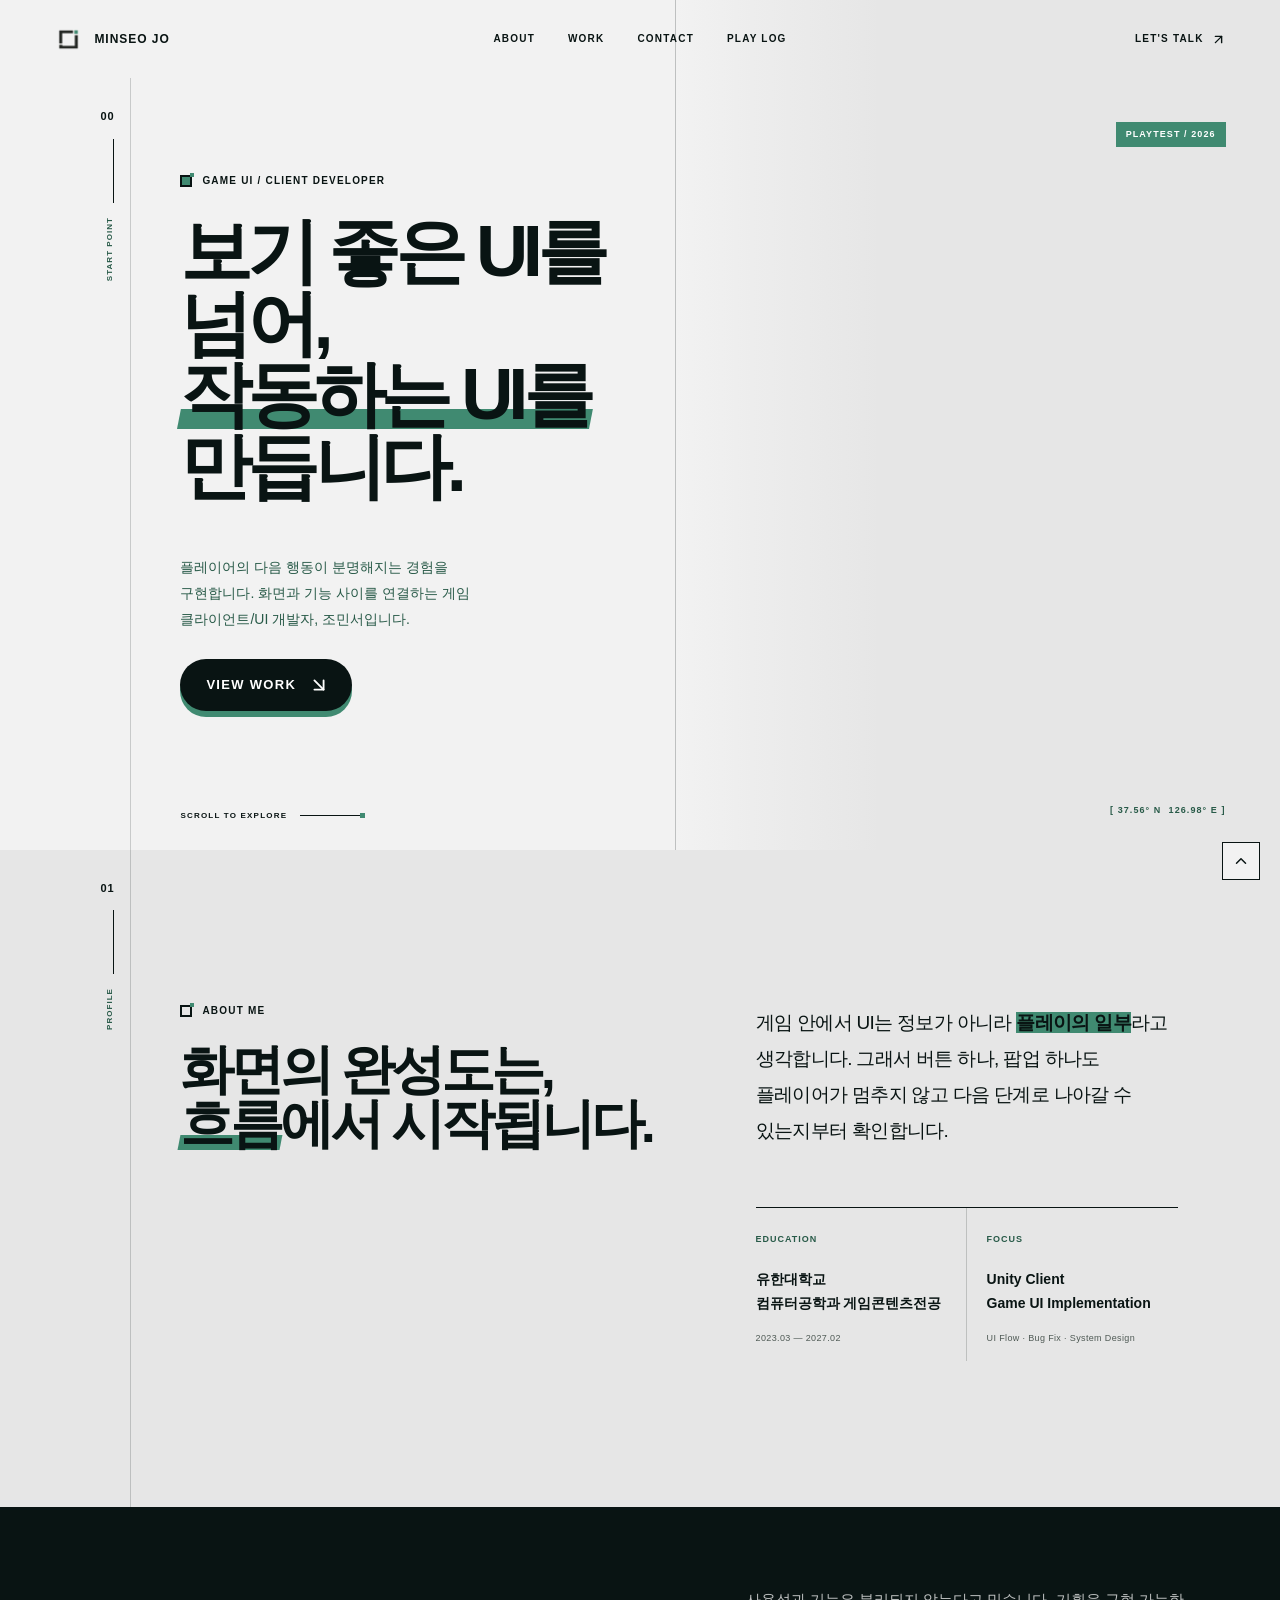
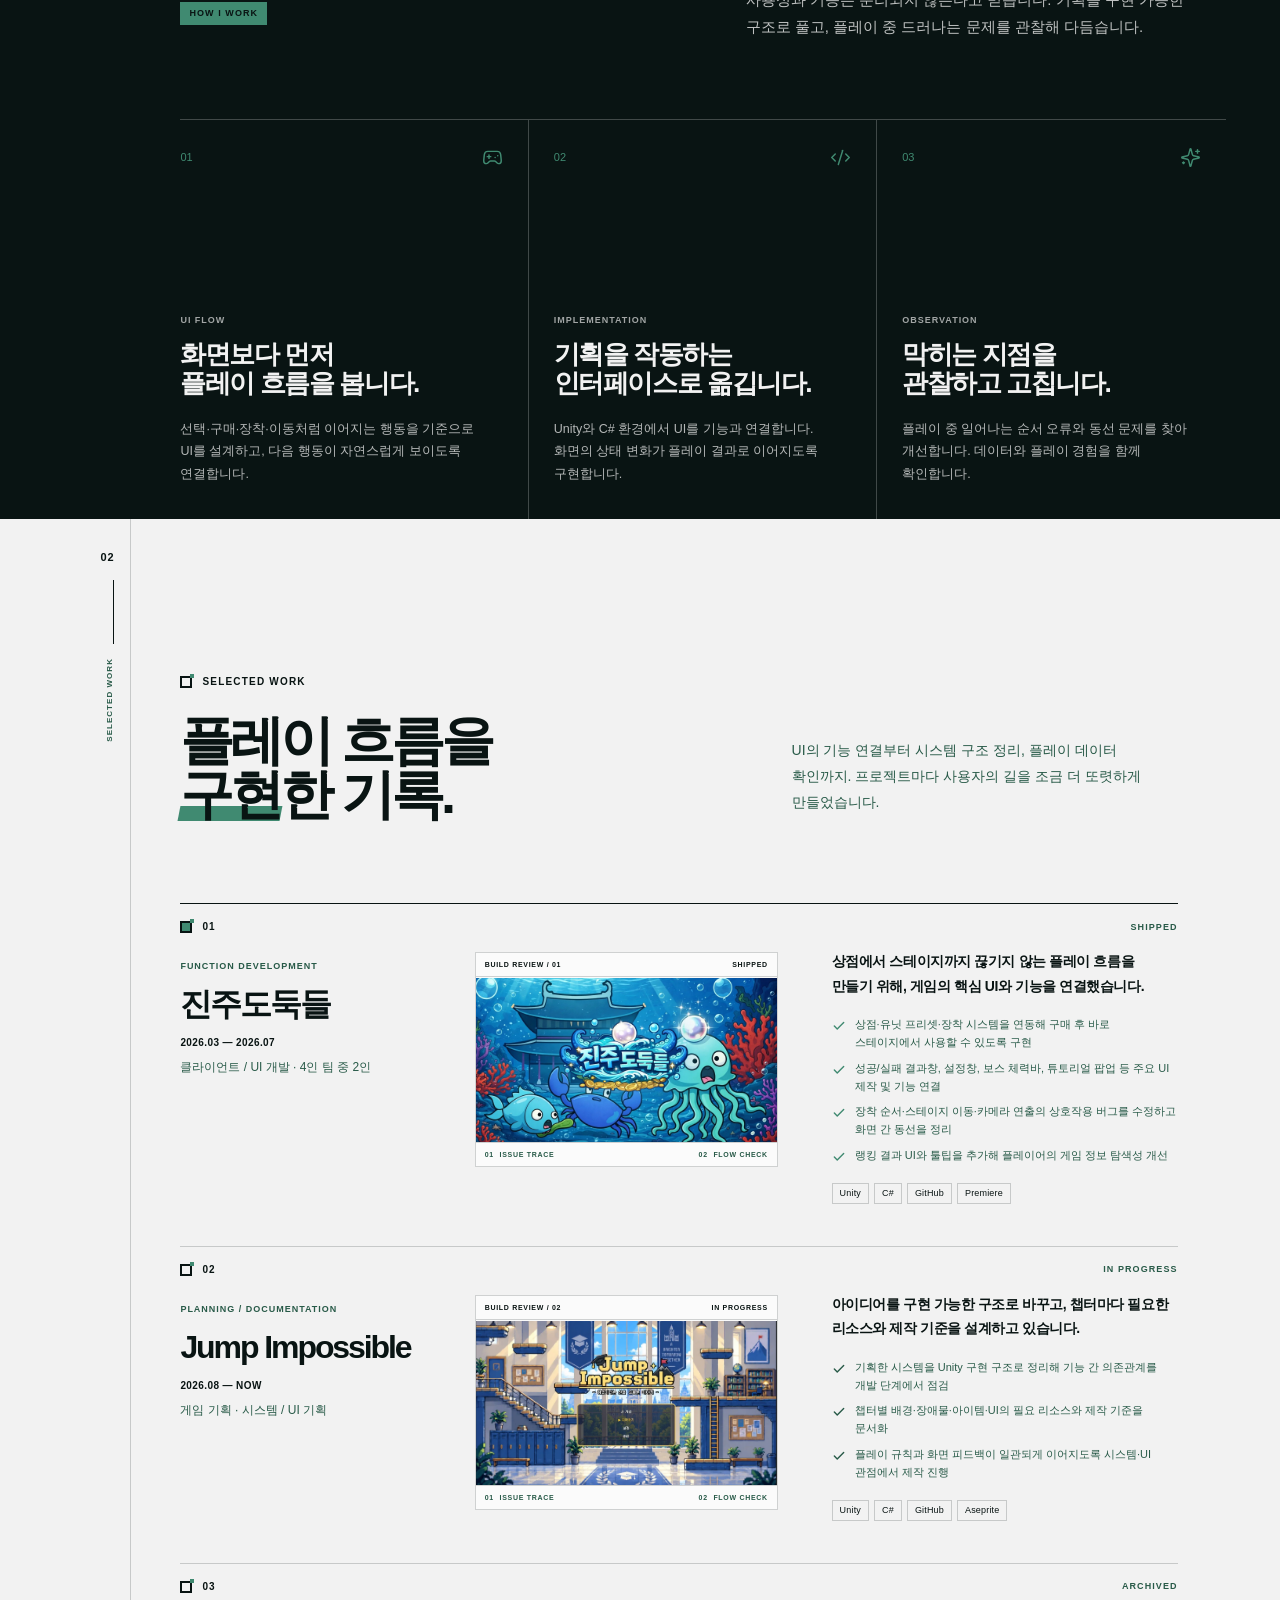
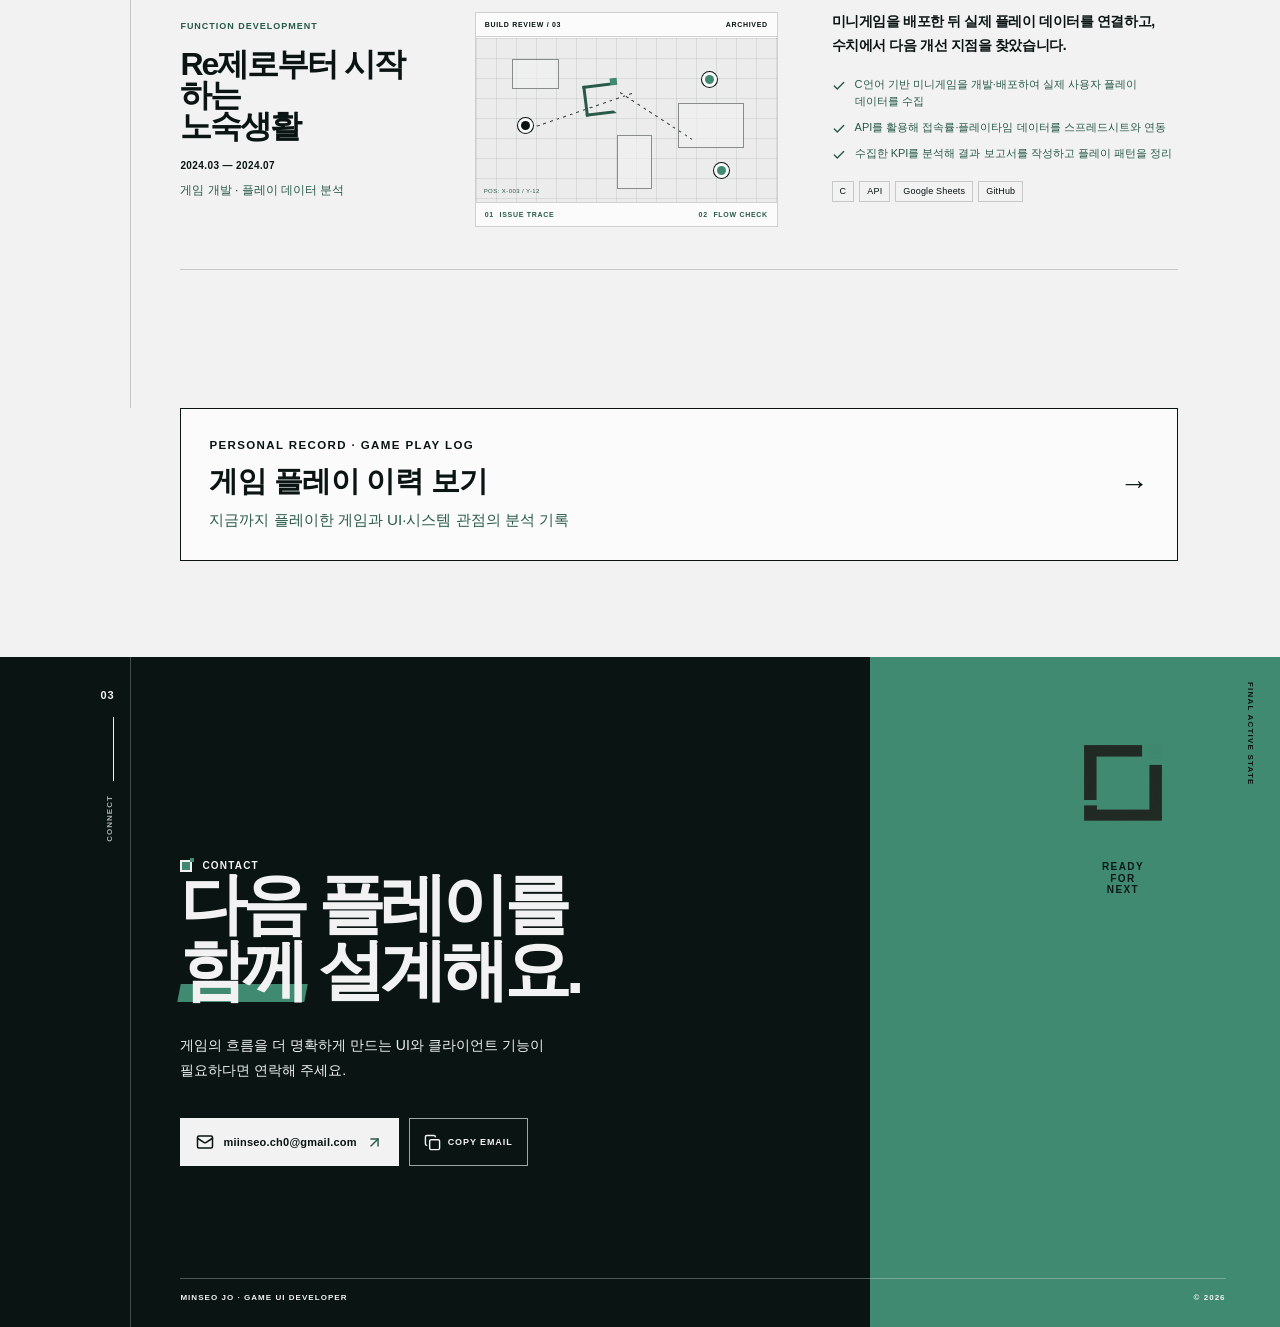
==== commit bb90c9d7: "사이트 색상을 회백색·검정·초록 팔레트로 변경하고 VIEW WORK 버튼을 명확하게 수정 복잡한 히어로 그림은 나중에 교체할 수 있도록 투명 이미지(index_files/hero." ====
--- a/index.html
+++ b/index.html
@@ -5438,7 +5438,7 @@
     }
   }
 }
-</style><style>.artifact__canvas--photo{background:none}.artifact__canvas--photo img{width:100%;height:100%;object-fit:cover;display:block}#manus-previewer-root{display:none!important}</style><style>.playlog-cta{padding:0 8vw 96px calc(4.25vw + 126px)}@media (max-width:960px){.playlog-cta{padding:0 5vw 80px calc(5vw + 90px)}}@media (max-width:680px){.playlog-cta{padding:0 5vw 72px}.playlog-cta a{padding:22px 56px 22px 20px}.playlog-cta__arrow{right:20px}}.playlog-cta a{position:relative;display:grid;gap:6px;padding:28px 72px 28px 28px;border:1px solid var(--ink);background:#fbfaf6;color:var(--ink);text-decoration:none;transition:background .2s}.playlog-cta a:hover{background:var(--lime)}.playlog-cta__label{font-family:"Space Grotesk",sans-serif;font-size:.72rem;font-weight:600;letter-spacing:.12em}.playlog-cta strong{font-size:clamp(1.3rem,3vw,1.8rem);letter-spacing:-.02em}.playlog-cta small{color:rgba(30,33,29,.65);font-size:.95rem}.playlog-cta__arrow{position:absolute;right:28px;top:50%;transform:translateY(-50%);font-size:1.8rem}</style></head>
+</style><style>.artifact__canvas--photo{background:none}.artifact__canvas--photo img{width:100%;height:100%;object-fit:cover;display:block}#manus-previewer-root{display:none!important}</style><style>.playlog-cta{padding:0 8vw 96px calc(4.25vw + 126px)}@media (max-width:960px){.playlog-cta{padding:0 5vw 80px calc(5vw + 90px)}}@media (max-width:680px){.playlog-cta{padding:0 5vw 72px}.playlog-cta a{padding:22px 56px 22px 20px}.playlog-cta__arrow{right:20px}}.playlog-cta a{position:relative;display:grid;gap:6px;padding:28px 72px 28px 28px;border:1px solid var(--ink);background:#fbfaf6;color:var(--ink);text-decoration:none;transition:background .2s}.playlog-cta a:hover{background:var(--lime)}.playlog-cta__label{font-family:"Space Grotesk",sans-serif;font-size:.72rem;font-weight:600;letter-spacing:.12em}.playlog-cta strong{font-size:clamp(1.3rem,3vw,1.8rem);letter-spacing:-.02em}.playlog-cta small{color:rgba(30,33,29,.65);font-size:.95rem}.playlog-cta__arrow{position:absolute;right:28px;top:50%;transform:translateY(-50%);font-size:1.8rem}</style><link rel="stylesheet" href="./theme.css"></head>
 
   <body>
     <script id="manus-runtime">window.__MANUS_HOST_DEV__ = true;
@@ -5501,7 +5501,7 @@
     `,document.head.appendChild(i),this.cursorStyleElement=i}removeCursorStyle(){this.cursorStyleElement&&(this.cursorStyleElement.remove(),this.cursorStyleElement=null)}handleUndoRedo=i=>{const c=i.key.toLowerCase(),s=(i.ctrlKey||i.metaKey)&&c==="z"&&!i.shiftKey,d=(i.ctrlKey||i.metaKey)&&(c==="z"&&i.shiftKey||c==="y");if(!s&&!d)return;const m=i.target;if(m instanceof HTMLElement){const C=m.tagName;if(["INPUT","TEXTAREA","SELECT"].includes(C)||m.isContentEditable)return}const x=document.activeElement;if(x instanceof HTMLElement){const C=x.tagName;if(["INPUT","TEXTAREA","SELECT"].includes(C)||x.isContentEditable)return;let v=x;for(;v;){if(v.hasAttribute(al))return;v=v.parentElement}}i.preventDefault(),i.stopPropagation();let R=null;s?(R=this.editHistory.undo(),this.highlighter.scheduleRender()):d&&(R=this.editHistory.redo(),this.highlighter.scheduleRender()),R&&R.target&&document.contains(R.target)&&(R.target.scrollIntoView({behavior:"smooth",block:"center"}),this.highlighter.setActiveTarget(R.target),setTimeout(()=>{this.highlighter.setActiveTarget(null)},1500))};handleDelete=i=>{if(i.key!=="Delete"&&i.key!=="Backspace"||this.isDirectEditing)return;const c=i.target;if(c instanceof HTMLElement){const R=c.tagName;if(["INPUT","TEXTAREA","SELECT"].includes(R)||c.isContentEditable)return}const s=document.activeElement;if(s instanceof HTMLElement){const R=s.tagName;if(["INPUT","TEXTAREA","SELECT"].includes(R)||s.isContentEditable)return;let C=s;for(;C;){if(C.hasAttribute(al))return;C=C.parentElement}}if(!this.activeTarget)return;if(!Fg(this.activeTarget)){console.warn("Cannot delete this element: it is a critical DOM element");return}i.preventDefault(),i.stopPropagation();const d=Ig(this.activeTarget);if(!d){console.warn("Cannot delete element: no parent found");return}const m=$r(this.activeTarget),x=this.activeTarget;this.disposeSelectorInput(),this.exitDirectEditMode(),this.removeEnterKeyListener?.(),this.removeEnterKeyListener=null,x.parentElement&&x.parentElement.removeChild(x),this.activeTarget=null,this.hoverTarget=null,this.pointerDown=!1,this.highlighter.setActiveTarget(null),this.highlighter.setHoverTarget(null),this.editHistory.addEdit({target:x,targetData:m,changes:{deleted:d},screenshot:null}),this.showEditToolbarIfNeeded(),this.showCommentMarkersIfNeeded()};showEditToolbarIfNeeded(){if(!this.editHistory.hasEdits()){this.hideEditToolbar();return}this.disposeEditToolbar||Promise.resolve().then(()=>w0).then(({openEditToolbar:i})=>{const c=i({editHistory:this.editHistory,highlighter:this.highlighter,onApply:()=>{this.handleApplyAll()},onDiscard:()=>{this.handleDiscardAll()}});this.disposeEditToolbar=()=>{c?.dispose(),this.disposeEditToolbar=null}}).catch(i=>{console.error("Failed to render EditToolbar:",i)})}hideEditToolbar(){this.disposeEditToolbar&&this.disposeEditToolbar()}handleApplyAll(){const i=this.editHistory.getActiveEdits();i.length!==0&&Pt.sendMessage({type:"edits",to:"container",payload:{edits:i.map(c=>({element:c.targetData,changes:c.changes,screenshot:c.screenshot}))}})}handleDiscardAll(){this.editHistory.clear(),this.hideEditToolbar(),this.hideCommentMarkers(),this.highlighter.scheduleRender()}showCommentMarkersIfNeeded(){if(!this.editHistory.hasEdits()){this.hideCommentMarkers();return}this.disposeCommentMarkers||Promise.resolve().then(()=>E0).then(({openCommentMarkers:i})=>{const c=i({editHistory:this.editHistory,highlighter:this.highlighter,getActiveElement:()=>this.activeTarget,onElementSelect:s=>{this.selectElement(s)}});this.disposeCommentMarkers=()=>{c?.dispose(),this.disposeCommentMarkers=null}}).catch(i=>{console.error("Failed to render CommentMarkers:",i)})}hideCommentMarkers(){this.disposeCommentMarkers&&this.disposeCommentMarkers(),this.editHistory.clearComments(),this.highlighter.scheduleRender()}handleGlobalEscape=i=>{if(i.key!=="Escape"||this.activeTarget)return;const c=i.target;if(c instanceof HTMLElement){const d=c.tagName;if(["INPUT","TEXTAREA","SELECT"].includes(d)||c.isContentEditable)return}const s=document.activeElement;if(s instanceof HTMLElement){const d=s.tagName;if(["INPUT","TEXTAREA","SELECT"].includes(d)||s.isContentEditable)return;let m=s;for(;m;){if(m.hasAttribute(al))return;m=m.parentElement}}this.editHistory.hasEdits()||(i.preventDefault(),i.stopPropagation(),this.disable(),Pt.sendMessage({type:"exitEditMode",to:"container",payload:{}}))}}const u0=new c0;class d0{wired=!1;init(){if(this.wired)return;this.wired=!0;const i=s=>{try{const m=new URL(s,window.location.href).hostname.toLowerCase();return!!(m==="stripe.com"||m.endsWith(".stripe.com")||m==="myshopify.com"||m.endsWith(".myshopify.com"))}catch{return!1}},c=(s,d)=>{Pt.sendMessage({type:"externalNavAttempt",to:"container",payload:{href:s,trigger:d}})};try{const s=window.open;window.open=(...d)=>{const m=d[0];return typeof m=="string"&&i(m)&&c(m,"window.open"),s.apply(window,d)}}catch{}try{const s=window.navigation;s&&typeof s.addEventListener=="function"&&s.addEventListener("navigate",d=>{const m=d?.destination?.url;typeof m=="string"&&i(m)&&c(m,"navigation")})}catch{}}}const f0=new d0;class h0{constructor(){this.init()}async init(){Pt.init({currentEndpoint:"content"}),Pt.listenMessage({type:"containerInited",callback:()=>{Pt.readySource.markReady()}}),Yr.init(),vg.init(),f0.init(),Su.init(),u0.init(),await this.renderRoot(),this.renderRootForDev()}renderRootForDev(){}async renderRoot(){if(document.getElementById(jr.root))return;const c=document.createElement("div");c.id=jr.root,c.setAttribute(al,"true"),document.documentElement.appendChild(c);const s=c.attachShadow({mode:"closed"}),d=document.createElement("style"),m=await Promise.resolve().then(()=>T0).then(x=>x.default);d.textContent=m,s.appendChild(d),Or.createRoot(s).render(h.jsx(pg,{"data-loc":"src/main.tsx:128"}))}}new h0;function m0({onDiscard:r,onApply:i,isApplying:c=!1,editCount:s}){const d=c||s===0;return h.jsxs("div",{"data-loc":"src/modules/DomSelector/EditsToolBar/ActionButtons.tsx:17",className:"flex items-center gap-2",children:[h.jsx("button",{"data-loc":"src/modules/DomSelector/EditsToolBar/ActionButtons.tsx:18",onClick:r,disabled:d,className:"px-3 py-1.5 text-sm font-medium text-[var(--text-white)] border-[var(--text-tertiary)] border-[1.5px] hover:bg-[#ffffff0f] focus:bg-[#ffffff0f] active:opacity-90 rounded-[12px] transition-all outline-none disabled:opacity-50 disabled:cursor-not-allowed",title:"Discard all changes",children:"Discard"}),h.jsxs("button",{"data-loc":"src/modules/DomSelector/EditsToolBar/ActionButtons.tsx:27",onClick:i,disabled:d,className:"flex items-center gap-2 px-4 py-1.5 text-sm font-medium bg-[var(--Button-primary-brand)] text-white border border-transparent hover:opacity-90 focus:opacity-90 active:opacity-90 rounded-[12px] transition-all outline-none disabled:opacity-50 disabled:cursor-not-allowed",title:"Save all changes",children:[c&&h.jsxs("svg",{"data-loc":"src/modules/DomSelector/EditsToolBar/ActionButtons.tsx:34",className:"animate-spin h-4 w-4",xmlns:"http://www.w3.org/2000/svg",fill:"none",viewBox:"0 0 24 24",children:[h.jsx("circle",{"data-loc":"src/modules/DomSelector/EditsToolBar/ActionButtons.tsx:40",className:"opacity-25",cx:"12",cy:"12",r:"10",stroke:"currentColor",strokeWidth:"4"}),h.jsx("path",{"data-loc":"src/modules/DomSelector/EditsToolBar/ActionButtons.tsx:48",className:"opacity-75",fill:"currentColor",d:"M4 12a8 8 0 018-8V0C5.373 0 0 5.373 0 12h4zm2 5.291A7.962 7.962 0 014 12H0c0 3.042 1.135 5.824 3 7.938l3-2.647z"})]}),"Apply"]})]})}function g0({editCount:r,showEditPreviews:i,onClick:c}){return h.jsxs("div",{"data-loc":"src/modules/DomSelector/EditsToolBar/EditCountBadge.tsx:15",onClick:c,tabIndex:0,role:"button",className:Ae.cn("flex items-center gap-2 px-3 py-1.5 rounded-[12px] cursor-pointer transition-all relative outline-none text-[var(--text-white)] border-[var(--text-tertiary)] border-[1.5px] active:opacity-90",i?"bg-[#ffffff0f]":"bg-transparent hover:bg-[#ffffff0f]"),children:[h.jsx("svg",{"data-loc":"src/modules/DomSelector/EditsToolBar/EditCountBadge.tsx:26",xmlns:"http://www.w3.org/2000/svg",width:"18",height:"18",viewBox:"0 0 16 16",fill:"currentColor",children:h.jsx("g",{"data-loc":"src/modules/DomSelector/EditsToolBar/EditCountBadge.tsx:33",children:h.jsx("path",{"data-loc":"src/modules/DomSelector/EditsToolBar/EditCountBadge.tsx:34",d:"M7.52881 7.52869C7.71733 7.34017 8 7.28198 8.24756 7.3809L14.9142 10.0476C15.1678 10.149 15.334 10.3949 15.3335 10.668C15.3329 10.9411 15.1656 11.1861 14.9116 11.2865L12.3133 12.3132L11.2866 14.9115C11.1862 15.1655 10.9412 15.3328 10.6681 15.3334C10.3951 15.3339 10.1491 15.1677 10.0477 14.9141L7.38102 8.24744C7.2821 7.99988 7.34029 7.71721 7.52881 7.52869ZM1.3335 12.6667C1.3335 12.2985 1.63197 12 2.00016 12C2.36835 12 2.66683 12.2985 2.66683 12.6667C2.66683 12.8435 2.73712 13.013 2.86214 13.1381C2.98717 13.2631 3.15669 13.3334 3.3335 13.3334C3.70169 13.3334 4.00016 13.6319 4.00016 14C4.00016 14.3682 3.70169 14.6667 3.3335 14.6667C2.80306 14.6667 2.29451 14.4558 1.91943 14.0808C1.54436 13.7057 1.3335 13.1971 1.3335 12.6667ZM7.3335 13.3334C7.70169 13.3334 8.00016 13.6319 8.00016 14C8.00016 14.3682 7.70169 14.6667 7.3335 14.6667H6.00016C5.63197 14.6667 5.3335 14.3682 5.3335 14C5.3335 13.6319 5.63197 13.3334 6.00016 13.3334H7.3335ZM10.6629 12.8627L11.1805 11.5547L11.2085 11.4922C11.2822 11.3506 11.405 11.2397 11.5549 11.1804L12.8628 10.6628L9.19678 9.19666L10.6629 12.8627ZM1.3335 10V9.33337C1.3335 8.96518 1.63197 8.66671 2.00016 8.66671C2.36835 8.66671 2.66683 8.96518 2.66683 9.33337V10C2.66683 10.3682 2.36835 10.6667 2.00016 10.6667C1.63197 10.6667 1.3335 10.3682 1.3335 10ZM13.3335 7.33337V6.00004C13.3335 5.63185 13.632 5.33337 14.0002 5.33337C14.3684 5.33337 14.6668 5.63185 14.6668 6.00004V7.33337C14.6668 7.70156 14.3684 8.00004 14.0002 8.00004C13.632 8.00004 13.3335 7.70156 13.3335 7.33337ZM1.3335 6.66671V6.00004C1.3335 5.63185 1.63197 5.33337 2.00016 5.33337C2.36835 5.33337 2.66683 5.63185 2.66683 6.00004V6.66671C2.66683 7.0349 2.36835 7.33337 2.00016 7.33337C1.63197 7.33337 1.3335 7.0349 1.3335 6.66671ZM1.3335 3.33337C1.3335 2.80294 1.54436 2.29438 1.91943 1.91931C2.29451 1.54424 2.80306 1.33337 3.3335 1.33337C3.70169 1.33337 4.00016 1.63185 4.00016 2.00004C4.00016 2.36823 3.70169 2.66671 3.3335 2.66671C3.15668 2.66671 2.98717 2.737 2.86214 2.86202C2.73712 2.98704 2.66683 3.15656 2.66683 3.33337C2.66683 3.70156 2.36835 4.00004 2.00016 4.00004C1.63197 4.00004 1.3335 3.70156 1.3335 3.33337ZM13.3335 3.33337C13.3335 3.15656 13.2632 2.98704 13.1382 2.86202C13.0132 2.737 12.8436 2.66671 12.6668 2.66671C12.2986 2.66671 12.0002 2.36823 12.0002 2.00004C12.0002 1.63185 12.2986 1.33337 12.6668 1.33337C13.1973 1.33337 13.7058 1.54424 14.0809 1.91931C14.456 2.29438 14.6668 2.80294 14.6668 3.33337C14.6668 3.70156 14.3684 4.00004 14.0002 4.00004C13.632 4.00004 13.3335 3.70156 13.3335 3.33337ZM6.66683 1.33337C7.03502 1.33337 7.3335 1.63185 7.3335 2.00004C7.3335 2.36823 7.03502 2.66671 6.66683 2.66671H6.00016C5.63197 2.66671 5.3335 2.36823 5.3335 2.00004C5.3335 1.63185 5.63197 1.33337 6.00016 1.33337H6.66683ZM10.0002 1.33337C10.3684 1.33337 10.6668 1.63185 10.6668 2.00004C10.6668 2.36823 10.3684 2.66671 10.0002 2.66671H9.3335C8.96531 2.66671 8.66683 2.36823 8.66683 2.00004C8.66683 1.63185 8.96531 1.33337 9.3335 1.33337H10.0002Z"})})}),h.jsx("span",{"data-loc":"src/modules/DomSelector/EditsToolBar/EditCountBadge.tsx:37",className:"text-sm font-medium tabular-nums",children:r})]})}function p0({activeEdits:r,hoveredEditIndex:i,highlighter:c,onCardClick:s,onCardHover:d,show:m}){const x=U.useRef(null),R=v=>{d(v)},C=()=>{d(null)};return U.useEffect(()=>{if(!m){c.removeExclusionRect("edit-preview-cards");return}const v=()=>{if(x.current&&m){const D=x.current.getBoundingClientRect();c.addExclusionRect("edit-preview-cards",D)}};return v(),window.addEventListener("resize",v),window.addEventListener("scroll",v,{passive:!0}),()=>{window.removeEventListener("resize",v),window.removeEventListener("scroll",v),c.removeExclusionRect("edit-preview-cards")}},[c,m]),h.jsx("div",{"data-loc":"src/modules/DomSelector/EditsToolBar/EditPreviewCards.tsx:59",ref:x,className:"absolute bottom-full mb-2 left-0 right-0 transition-all duration-200 ease-out",style:{opacity:m?1:0,transform:m?"translateY(0) scale(1)":"translateY(8px) scale(0.98)",pointerEvents:m?"auto":"none",transitionTimingFunction:"cubic-bezier(0.16, 1, 0.3, 1)"},onMouseLeave:C,children:h.jsx("div",{"data-loc":"src/modules/DomSelector/EditsToolBar/EditPreviewCards.tsx:72",className:"rounded-[14px] border border-[var(--border-main)] bg-[rgb(37,37,37)] shadow-[0px_8px_32px_0px_var(--shadow-S)] overflow-hidden",style:{maxHeight:"40vh"},children:h.jsx("div",{"data-loc":"src/modules/DomSelector/EditsToolBar/EditPreviewCards.tsx:78",className:"overflow-y-auto",style:{maxHeight:"40vh"},children:r.map((v,D)=>{const j=i===D,J=!!v.screenshot;return h.jsx("div",{"data-loc":"src/modules/DomSelector/EditsToolBar/EditPreviewCards.tsx:89",onClick:()=>s(D),onMouseEnter:()=>R(D),className:Ae.cn("px-4 cursor-pointer transition-all",j&&"bg-[#ffffff0f]"),children:h.jsxs("div",{"data-loc":"src/modules/DomSelector/EditsToolBar/EditPreviewCards.tsx:98",className:"flex items-center gap-2.5 py-2",style:{borderBottom:D!==r.length-1?"1px solid var(--icon-secondary)":"none"},children:[h.jsx("div",{"data-loc":"src/modules/DomSelector/EditsToolBar/EditPreviewCards.tsx:108",className:Ae.cn("flex-shrink-0 size-5 rounded-full flex items-center justify-center transition-all text-[var(--background-card)] border-[var(--icon-secondary)] border",j&&"bg-[#ffffff0f]"),children:h.jsx("span",{"data-loc":"src/modules/DomSelector/EditsToolBar/EditPreviewCards.tsx:114",className:"text-xs",children:D+1})}),h.jsxs("div",{"data-loc":"src/modules/DomSelector/EditsToolBar/EditPreviewCards.tsx:118",className:"flex-1 min-w-0",children:[h.jsx("span",{"data-loc":"src/modules/DomSelector/EditsToolBar/EditPreviewCards.tsx:119",className:Ae.cn("text-sm text-white font-medium",v.changes.deleted&&"line-through"),children:v.targetData.tagName}),h.jsxs("div",{"data-loc":"src/modules/DomSelector/EditsToolBar/EditPreviewCards.tsx:129",className:"text-xs text-[var(--text-white-tsp)] pt-0.5 leading-none gap-1 flex flex-col",children:[v.changes.comment&&h.jsx("span",{"data-loc":"src/modules/DomSelector/EditsToolBar/EditPreviewCards.tsx:131",className:"leading-snug",children:v.changes.comment.modified===""?"Removed comment":`Comment: "${v.changes.comment.modified.slice(0,30)}${v.changes.comment.modified.length>30?"...":""}"`}),v.changes.deleted&&h.jsx("span",{"data-loc":"src/modules/DomSelector/EditsToolBar/EditPreviewCards.tsx:144",children:"Element deleted"}),v.changes.textContent&&h.jsxs("span",{"data-loc":"src/modules/DomSelector/EditsToolBar/EditPreviewCards.tsx:146",className:"leading-snug",children:['Text: "',v.changes.textContent.modified.slice(0,40),v.changes.textContent.modified.length>40?"...":"",'"']}),v.changes.src&&h.jsx("span",{"data-loc":"src/modules/DomSelector/EditsToolBar/EditPreviewCards.tsx:155",children:"Image source updated"}),v.changes.href&&h.jsxs("span",{"data-loc":"src/modules/DomSelector/EditsToolBar/EditPreviewCards.tsx:157",className:"leading-snug",children:["Link: ",v.changes.href.modified.slice(0,30),"..."]}),v.changes.style&&h.jsxs("div",{"data-loc":"src/modules/DomSelector/EditsToolBar/EditPreviewCards.tsx:162",className:"flex flex-wrap gap-1",children:[Object.keys(v.changes.style).slice(0,3).map(at=>h.jsx("span",{"data-loc":"src/modules/DomSelector/EditsToolBar/EditPreviewCards.tsx:166",className:"px-1.5 py-0.5 text-xs bg-[#ffffff1a] text-white rounded-[8px]",children:at},at)),Object.keys(v.changes.style).length>3&&h.jsxs("span",{"data-loc":"src/modules/DomSelector/EditsToolBar/EditPreviewCards.tsx:174",className:"text-xs text-white",children:["+",Object.keys(v.changes.style).length-3," more"]})]}),J&&!v.changes.deleted&&(v.changes.textContent||v.changes.style||v.changes.comment)&&h.jsx("div",{"data-loc":"src/modules/DomSelector/EditsToolBar/EditPreviewCards.tsx:185",style:{backgroundImage:`url(${v.screenshot})`,backgroundSize:"cover",backgroundPosition:"top"},className:"h-12 mt-1 rounded border border-black/10"})]})]})]})},`${v.targetData.id}-${D}`)})})})})}function y0({canUndo:r,canRedo:i,onUndo:c,onRedo:s}){return h.jsxs("div",{"data-loc":"src/modules/DomSelector/EditsToolBar/UndoRedoButtons.tsx:17",className:"flex items-center gap-1.5",children:[h.jsx("button",{"data-loc":"src/modules/DomSelector/EditsToolBar/UndoRedoButtons.tsx:18",onClick:c,disabled:!r,className:Ae.cn("flex items-center justify-center p-1.5 rounded-full transition-all outline-none",r?"text-[var(--text-white)] hover:bg-[#ffffff0f] cursor-pointer":"bg-transparent text-[var(--text-disable)] cursor-not-allowed opacity-50"),title:"Undo (⌘Z)",children:h.jsx("svg",{"data-loc":"src/modules/DomSelector/EditsToolBar/UndoRedoButtons.tsx:29",xmlns:"http://www.w3.org/2000/svg",width:"18",height:"18",viewBox:"0 0 16 16",fill:"none",children:h.jsx("path",{"data-loc":"src/modules/DomSelector/EditsToolBar/UndoRedoButtons.tsx:36",d:"M12.6666 9.66662C12.6666 9.27271 12.5888 8.88276 12.4381 8.51883C12.2873 8.15485 12.0663 7.8241 11.7877 7.54552C11.5091 7.26695 11.1784 7.0459 10.8144 6.89513C10.4505 6.74441 10.0605 6.66662 9.66662 6.66662H4.27599L6.4713 8.86193C6.73165 9.12228 6.73165 9.54429 6.4713 9.80464C6.21095 10.065 5.78894 10.065 5.5286 9.80464L2.19526 6.4713C1.93491 6.21095 1.93491 5.78894 2.19526 5.5286L5.5286 2.19526C5.78894 1.93491 6.21095 1.93491 6.4713 2.19526C6.73165 2.45561 6.73165 2.87762 6.4713 3.13797L4.27599 5.33328H9.66662C10.2357 5.33328 10.7991 5.44559 11.3248 5.66336C11.8506 5.88113 12.3287 6.19978 12.7311 6.60216C13.1335 7.00455 13.4521 7.48267 13.6699 8.00841C13.8876 8.53416 13.9999 9.09755 13.9999 9.66662C13.9999 10.2357 13.8876 10.7991 13.6699 11.3248C13.4521 11.8506 13.1335 12.3287 12.7311 12.7311C12.3287 13.1335 11.8506 13.4521 11.3248 13.6699C10.7991 13.8876 10.2357 13.9999 9.66662 13.9999H7.33328C6.96509 13.9999 6.66662 13.7015 6.66662 13.3333C6.66662 12.9651 6.96509 12.6666 7.33328 12.6666H9.66662C10.0605 12.6666 10.4505 12.5888 10.8144 12.4381C11.1784 12.2873 11.5091 12.0663 11.7877 11.7877C12.0663 11.5091 12.2873 11.1784 12.4381 10.8144C12.5888 10.4505 12.6666 10.0605 12.6666 9.66662Z",fill:"currentColor"})})}),h.jsx("button",{"data-loc":"src/modules/DomSelector/EditsToolBar/UndoRedoButtons.tsx:43",onClick:s,disabled:!i,className:Ae.cn("flex items-center justify-center p-1.5 rounded-full transition-all outline-none",i?"text-[var(--text-white)] hover:bg-[#ffffff0f] cursor-pointer":"bg-transparent text-[var(--text-disable)] opacity-50 cursor-not-allowed"),title:"Redo (⌘⇧Z)",children:h.jsx("svg",{"data-loc":"src/modules/DomSelector/EditsToolBar/UndoRedoButtons.tsx:54",xmlns:"http://www.w3.org/2000/svg",width:"18",height:"18",viewBox:"0 0 16 16",fill:"none",children:h.jsx("path",{"data-loc":"src/modules/DomSelector/EditsToolBar/UndoRedoButtons.tsx:61",d:"M3.33338 9.66662C3.33338 9.27271 3.41118 8.88276 3.5619 8.51883C3.71266 8.15485 3.93371 7.8241 4.21229 7.54552C4.49086 7.26695 4.82162 7.0459 5.1856 6.89513C5.54953 6.74441 5.93948 6.66662 6.33338 6.66662H11.724L9.5287 8.86193C9.26835 9.12228 9.26835 9.54429 9.5287 9.80464C9.78905 10.065 10.2111 10.065 10.4714 9.80464L13.8047 6.4713C14.0651 6.21095 14.0651 5.78894 13.8047 5.5286L10.4714 2.19526C10.2111 1.93491 9.78905 1.93491 9.5287 2.19526C9.26835 2.45561 9.26835 2.87762 9.5287 3.13797L11.724 5.33328H6.33338C5.76432 5.33328 5.20092 5.44559 4.67518 5.66336C4.14944 5.88113 3.67132 6.19978 3.26893 6.60216C2.86654 7.00455 2.5479 7.48267 2.33013 8.00841C2.11236 8.53416 2.00005 9.09755 2.00005 9.66662C2.00005 10.2357 2.11236 10.7991 2.33013 11.3248C2.5479 11.8506 2.86654 12.3287 3.26893 12.7311C3.67132 13.1335 4.14944 13.4521 4.67518 13.6699C5.20092 13.8876 5.76432 13.9999 6.33338 13.9999H8.66672C9.03491 13.9999 9.33338 13.7015 9.33338 13.3333C9.33338 12.9651 9.03491 12.6666 8.66672 12.6666H6.33338C5.93948 12.6666 5.54953 12.5888 5.1856 12.4381C4.82162 12.2873 4.49086 12.0663 4.21229 11.7877C3.93371 11.5091 3.71266 11.1784 3.5619 10.8144C3.41118 10.4505 3.33338 10.0605 3.33338 9.66662Z",fill:"currentColor"})})})]})}function v0(r){const[i,c]=U.useState(r.canUndo()),[s,d]=U.useState(r.canRedo()),[m,x]=U.useState(r.getActiveEdits().length),[R,C]=U.useState([]);return U.useEffect(()=>{const v=r.onChange(()=>{c(r.canUndo()),d(r.canRedo());const D=r.getActiveEdits();x(D.length),C(D)});return C(r.getActiveEdits()),v},[r]),{canUndo:i,canRedo:s,editCount:m,activeEdits:R}}function b0(){const[r,i]=U.useState(!1);return{showEditPreviews:r,handleEditCountClick:()=>{i(!r)}}}function qu({editHistory:r,highlighter:i,onApply:c,onDiscard:s}){const d=U.useRef(null),[m,x]=U.useState(null),[R,C]=U.useState(!1),{canUndo:v,canRedo:D,editCount:j,activeEdits:J}=v0(r),{showEditPreviews:at,handleEditCountClick:$}=b0();U.useEffect(()=>{if(m!==null&&J[m]){const _=J[m];_.target&&document.contains(_.target)&&i.setHoverTarget(_.target)}else i.setHoverTarget(null)},[m,J,i]),U.useEffect(()=>{const _=()=>{if(d.current){const Y=d.current.getBoundingClientRect();i.addExclusionRect("edit-toolbar",Y)}};return _(),window.addEventListener("resize",_),()=>{window.removeEventListener("resize",_),i.removeExclusionRect("edit-toolbar")}},[i]);const nt=()=>{const _=r.undo();i.scheduleRender(),_&&_.target&&document.contains(_.target)&&(_.target.scrollIntoView({behavior:"smooth",block:"center"}),i.setActiveTarget(_.target),setTimeout(()=>{i.setActiveTarget(null)},1500))},ct=()=>{const _=r.redo();i.scheduleRender(),_&&_.target&&document.contains(_.target)&&(_.target.scrollIntoView({behavior:"smooth",block:"center"}),i.setActiveTarget(_.target),setTimeout(()=>{i.setActiveTarget(null)},1500))},ht=_=>{const Y=J[_];Y.target&&document.contains(Y.target)&&(Y.target.scrollIntoView({behavior:"smooth",block:"center"}),i.setActiveTarget(Y.target),setTimeout(()=>{i.setActiveTarget(null)},1500))},St=()=>{C(!0),c()};return h.jsx("div",{"data-loc":"src/modules/DomSelector/EditsToolBar/EditToolbar.tsx:127",className:"fixed left-0 right-0 top-0 bottom-0 pointer-events-none",style:{zIndex:2147483645},children:h.jsx("div",{"data-loc":"src/modules/DomSelector/EditsToolBar/EditToolbar.tsx:131",className:"absolute bottom-0 left-0 right-0 flex items-center justify-center pb-8",children:h.jsxs("div",{"data-loc":"src/modules/DomSelector/EditsToolBar/EditToolbar.tsx:132",ref:d,[al]:"true",onMouseDown:_=>_.stopPropagation(),className:"pointer-events-auto flex items-center gap-8 p-2 rounded-[14px] border border-[var(--border-main)] bg-[rgb(37,37,37)] shadow-[0px_8px_32px_0px_var(--shadow-S)] relative justify-between",children:[h.jsxs("div",{"data-loc":"src/modules/DomSelector/EditsToolBar/EditToolbar.tsx:138",className:"flex items-center gap-3",children:[h.jsx(g0,{"data-loc":"src/modules/DomSelector/EditsToolBar/EditToolbar.tsx:139",editCount:j,showEditPreviews:at,onClick:$}),h.jsx(y0,{"data-loc":"src/modules/DomSelector/EditsToolBar/EditToolbar.tsx:145",canUndo:v,canRedo:D,onUndo:nt,onRedo:ct})]}),h.jsx(m0,{"data-loc":"src/modules/DomSelector/EditsToolBar/EditToolbar.tsx:153",onDiscard:s,onApply:St,isApplying:R,editCount:j}),J.length>0&&h.jsx(p0,{"data-loc":"src/modules/DomSelector/EditsToolBar/EditToolbar.tsx:161",activeEdits:J,hoveredEditIndex:m,highlighter:i,onCardClick:ht,onCardHover:x,show:at})]})})})}const x0=ei.createOpener(qu,{singleton:!0}),w0=Object.freeze(Object.defineProperty({__proto__:null,EditToolbar:qu,openEditToolbar:x0},Symbol.toStringTag,{value:"Module"}));function S0({comment:r,elementRect:i,boxRef:c,onMouseEnter:s,onMouseLeave:d,onClick:m,onDelete:x,isHidden:R}){const C=U.useRef(null),v=U.useRef(null),[D,j]=U.useState({width:0,height:0});U.useLayoutEffect(()=>{if(!C.current)return;const it=C.current.getBoundingClientRect();j({width:it.width,height:it.height})},[r,x]);const J=window.innerWidth,at=window.innerHeight,$=30,nt=i.top+i.height/2;let ct=i.right+$,ht=nt-D.height/2;ct+D.width>J-20&&(ct=i.left-$-D.width),ct<20&&(ct=Math.min(i.left,J-D.width-20),ct=Math.max(20,ct),ht=i.bottom+$),ht<20?ht=20:ht+D.height>at-20&&(ht=Math.max(20,at-D.height-20));const St={x:ct,y:ht},_=St.y+D.height/2,Y=St.x>i.right?i.right:i.left;return R?null:h.jsxs(h.Fragment,{children:[h.jsxs("svg",{"data-loc":"src/modules/DomSelector/CommentMarkers/CommentTooltip.tsx:80",className:"absolute inset-0 w-full h-full pointer-events-none z-[2147483643]",children:[h.jsx("line",{"data-loc":"src/modules/DomSelector/CommentMarkers/CommentTooltip.tsx:81",x1:Y,y1:nt,x2:St.x,y2:_,stroke:"#0081f2",strokeWidth:1.5,strokeDasharray:"3 2"}),h.jsx("circle",{"data-loc":"src/modules/DomSelector/CommentMarkers/CommentTooltip.tsx:90",cx:Y,cy:nt,r:3,fill:"#0081f2"})]}),h.jsxs("div",{"data-loc":"src/modules/DomSelector/CommentMarkers/CommentTooltip.tsx:94",ref:v,className:"absolute group z-[2147483644]",style:{left:St.x,top:St.y},onMouseEnter:s,onMouseLeave:d,children:[h.jsx("div",{"data-loc":"src/modules/DomSelector/CommentMarkers/CommentTooltip.tsx:105",ref:H=>{C.current=H,c(H)},className:"pointer-events-auto cursor-pointer rounded-[10px] px-2.5 py-1.5 bg-[#0081f2] max-w-[260px]",onClick:m,onMouseDown:H=>H.stopPropagation(),children:h.jsx("div",{"data-loc":"src/modules/DomSelector/CommentMarkers/CommentTooltip.tsx:114",className:"flex items-start gap-1.5",children:h.jsx("p",{"data-loc":"src/modules/DomSelector/CommentMarkers/CommentTooltip.tsx:115",className:"flex-1 text-xs break-words whitespace-pre-wrap text-[var(--text-white)]",children:r})})}),x&&h.jsx("button",{"data-loc":"src/modules/DomSelector/CommentMarkers/CommentTooltip.tsx:123",onClick:H=>{H.stopPropagation(),x()},className:"absolute -top-1 right-0 pointer-events-auto flex items-center justify-center size-5 rounded-full bg-white shadow-md text-gray-600 hover:text-red-500 hover:bg-red-50 transition-all opacity-0 group-hover:opacity-100",title:"Delete comment",onMouseDown:H=>H.stopPropagation(),children:h.jsx("svg",{"data-loc":"src/modules/DomSelector/CommentMarkers/CommentTooltip.tsx:132",xmlns:"http://www.w3.org/2000/svg",width:"10",height:"10",viewBox:"0 0 12 12",fill:"none",stroke:"currentColor",strokeWidth:"1.5",strokeLinecap:"round",children:h.jsx("path",{"data-loc":"src/modules/DomSelector/CommentMarkers/CommentTooltip.tsx:142",d:"M9 3L3 9M3 3l6 6"})})})]})]})}function Yu({editHistory:r,highlighter:i,getActiveElement:c,onElementSelect:s}){const[d,m]=U.useState(null),[x,R]=U.useState(null),[C,v]=U.useState(0),D=U.useRef(new Map),j=U.useMemo(()=>{const _=r.getActiveEdits(),Y=new Map;for(const it of _){const rt=it.target;if(!document.contains(rt))continue;const V=Pr(rt);V&&Y.set(V,rt)}const H=[];for(const[it,rt]of Y.entries()){const V=rt._comment||"";if(!V.trim())continue;const xt=rt.getBoundingClientRect();xt.width===0||xt.height===0||H.push({id:it,element:rt,comment:V.trim(),position:{x:xt.left,y:xt.top}})}return H},[r,C,x]),J=()=>{for(const[_,Y]of D.current.entries()){const H=Y.getBoundingClientRect();i.addExclusionRect(`comment-box-${_}`,H)}},at=(_,Y)=>!(_.right<Y.left||_.left>Y.right||_.bottom<Y.top||_.top>Y.bottom);U.useEffect(()=>{const _=r.onChange(()=>{v(V=>V+1)});let Y=null,H=null;const it=()=>{Y===null&&(Y=requestAnimationFrame(()=>{Y=null,v(V=>V+1)}))},rt=()=>{H&&clearTimeout(H),H=setTimeout(()=>{v(V=>V+1)},100)};return window.addEventListener("scroll",it,{passive:!0}),window.addEventListener("resize",rt,{passive:!0}),()=>{_(),Y!==null&&cancelAnimationFrame(Y),H&&clearTimeout(H),window.removeEventListener("scroll",it),window.removeEventListener("resize",rt);for(const V of D.current.keys())i.removeExclusionRect(`comment-box-${V}`)}},[r,i]),U.useEffect(()=>{const _=()=>{const H=c();R(H)};_();const Y=setInterval(_,100);return()=>{clearInterval(Y)}},[c]),U.useEffect(()=>{const _=new Set(j.map(H=>H.id));for(const H of D.current.keys())_.has(H)||(i.removeExclusionRect(`comment-box-${H}`),D.current.delete(H));J();const Y=d?j.find(H=>H.id===d)?.element:null;Y&&document.contains(Y)?i.setHoverTarget(Y):i.setHoverTarget(null)},[j,d,i]);const $=_=>{m(_)},nt=()=>{m(null)},ct=_=>{const Y=j.find(H=>H.id===_);Y&&document.contains(Y.element)&&(Y.element.scrollIntoView({behavior:"smooth",block:"center"}),s(Y.element))},ht=_=>{const Y=j.find(H=>H.id===_);if(Y&&document.contains(Y.element)){const H=Y.element,it=H._comment||"",rt=$r(H);delete H._comment,r.addEdit({target:H,targetData:rt,changes:{comment:{original:it,modified:""}},screenshot:null}),v(V=>V+1)}},St=(_,Y)=>{if(Y){D.current.set(_,Y);const H=Y.getBoundingClientRect();i.addExclusionRect(`comment-box-${_}`,H)}else D.current.delete(_),i.removeExclusionRect(`comment-box-${_}`)};return h.jsx("div",{"data-loc":"src/modules/DomSelector/CommentMarkers/CommentMarkers.tsx:229",className:"fixed inset-0 pointer-events-none",style:{zIndex:2147483642},[al]:"true",children:j.map(_=>{let H=x===_.element;if(!H&&x&&document.contains(x)){const it=D.current.get(_.id);if(it){const rt=x.getBoundingClientRect(),V=it.getBoundingClientRect();H=at(V,rt)}}return h.jsx(S0,{"data-loc":"src/modules/DomSelector/CommentMarkers/CommentMarkers.tsx:249",comment:_.comment,elementRect:_.element.getBoundingClientRect(),isHidden:H,onMouseEnter:()=>$(_.id),onMouseLeave:nt,onClick:()=>ct(_.id),onDelete:()=>ht(_.id),boxRef:it=>St(_.id,it)},_.id)})})}const C0=ei.createOpener(Yu,{singleton:!0}),E0=Object.freeze(Object.defineProperty({__proto__:null,CommentMarkers:Yu,openCommentMarkers:C0},Symbol.toStringTag,{value:"Module"})),T0=Object.freeze(Object.defineProperty({__proto__:null,default:'#manus-previewer-content-root{--background-gray-login: #f8f8f7;--background-selection: #b8d3f8;--background-tool-used: linear-gradient( 176deg, rgba(255, 255, 255, 0) 5.88%, rgba(255, 255, 255, .6) 51.28%, rgba(255, 255, 255, 0) 94.95% );--background-drag-overlay: #ffffff80;--background-thinking: linear-gradient( 90deg, var(--text-primary) 0%, #d9d8d8 50.48%, var(--text-primary) 99.04% );--background-app-banner: linear-gradient(180deg, #f7f7f7 0%, #ececec 100%);--background-share-header: linear-gradient( 0deg, rgba(248, 248, 247, 0) 0%, #f8f8f7 45.05% );--text-primary: #34322d;--text-secondary: #5e5e5b;--text-tertiary: #858481;--text-disable: #b9b9b7;--text-blue: #0081f2;--text-onblack: #ffffff;--text-white: #ffffff;--text-white-tsp: #ffffff99;--theme-text-primary: #262626;--logo-color: #34322d;--text-shining: #e5e5e5;--background-gray-main: #f8f8f7;--background-white-main: #ffffff;--background-menu-white: #ffffff;--background-menu-gray: #f8f8f7;--background-tsp-menu-white: #ffffff14;--background-tsp-card-gray: #37352f0a;--background-nav: #ebebeb;--background-card: #fafafa;--background-mask: #000000a6;--background-card-gray: #fafafa;--background-preview-mask: #000000d9;--border-main: #0000000f;--border-white: #ffffff33;--border-btn-main: #0000001f;--border-input-active: #0081f280;--border-light: #0000000a;--border-dark: #0000001f;--border-primary: #4f59661f;--icon-primary: #34322d;--icon-secondary: #5e5e5b;--icon-tertiary: #858481;--icon-disable: #b9b9b7;--icon-blue: #0081f2;--icon-onblack: #ffffff;--icon-white: #ffffff;--icon-white-tsp: #ffffff99;--function-error: #f25a5a;--function-success: #25ba3b;--function-warning: #efa201;--function-error-tsp: #f25a5a14;--function-warning-tsp: #efa2011f;--function-success-tsp: #25ba3b14;--fill-blue: #0081f214;--fill-tsp-white-main: #37352f0f;--fill-tsp-white-dark: #37352f14;--fill-tsp-white-light: #37352f0a;--fill-tsp-gray-dark: #37352f14;--fill-tsp-gray-main: #37352f0a;--fill-white: #ffffff;--fill-black: #28282973;--fill-gray: #f8f8f7;--Button-primary-black: #1a1a19;--Button-primary-white: #ffffff;--Button-primary-brand: #0081f2;--Button-primary-brand-disabled: #7cbdf5;--Button-secondary-brand: #0081f21a;--Button-secondary-error-border: #f25a5a80;--Button-secondary-error-fill: #ffffff;--Button-secondary-main: #ffffff;--Button-secondary-gray: #37352f0f;--tab-fill: rgba(0, 0, 0, .04);--tab-active-black: #1a1a19;--shadow-L: #0000003d;--shadow-M: #0000001f;--shadow-S: #00000014;--shadow-XS: #0000000f;--shadows-inner-0: #ffffff00;--shadows-inner-1: #16191d14;--shadows-inner-2: #16191d1f;--shadows-drop-1: #16191d08;--shadows-drop-2: #16191d0a;--shadows-drop-3: #16191d14;--shadows-drop-4: #16191d1f;--shadows-highlight-1: #cce5ff;--shadows-highlight-2: #1487fa;--shadows-danger-1: #fed7d7;--shadows-danger-2: #ee3a3a;--shadows-card-border: #16191d1f;--shadows-card-border-2: #16191d1f;--Tooltips-main: #000000e6;--gradual-white-0: #ffffff00;--gradual-gray-100: #ffffff00;--gradual-gray-0: #ffffff00;--gradual-dark-20: #00000033;--fill-input-chat: #ffffff;--gradient-bg-mask-gray-0: #eaeaeb00;--gradual-white-menu-0: #ffffff00}#manus-previewer-content-root.dark{--text-primary: #dadada;--text-secondary: #acacac;--text-tertiary: #7f7f7f;--text-disable: #5f5f5f;--text-blue: #1a93fe;--text-onblack: #000000e6;--text-white: #ffffff;--text-white-tsp: #ffffff99;--theme-text-primary: #dbdbdb;--logo-color: #dadada;--text-shining: #474747;--background-gray-main: #272728;--background-white-main: #161618;--background-menu-white: #383739;--background-menu-gray: #272728;--background-tsp-menu-white: #ffffff0f;--background-tsp-card-gray: #ffffff0f;--background-nav: #212122;--background-card: #383739;--background-mask-black: #000000a6;--background-mask-white: #272728a6;--background-card-gray: #383739;--background-preview-mask: #000000d9;--border-main: #ffffff14;--border-white: #00000014;--border-btn-main: #ffffff1a;--border-input-active: #1a93fe80;--border-light: #ffffff0f;--border-dark: #ffffff29;--border-primary: #56565f52;--icon-primary: #dadada;--icon-secondary: #acacac;--icon-tertiary: #7f7f7f;--icon-disable: #5f5f5f;--icon-blue: #1a93fe;--icon-onblack: #000000d9;--icon-white: #ffffff;--icon-white-tsp: #ffffff99;--function-error: #eb4d4d;--function-success: #5eb92d;--function-warning: #ffbf36;--function-error-tsp: #eb4d4d14;--function-warning-tsp: #ffbf361f;--function-success-tsp: #25ba3b1f;--fill-blue: #1a93fe1f;--fill-tsp-white-main: #ffffff0f;--fill-tsp-white-dark: #ffffff1f;--fill-tsp-white-light: #ffffff0a;--fill-tsp-gray-dark: #00000047;--fill-tsp-gray-main: #00000033;--fill-white: #3e3d3e;--fill-black: #28282973;--fill-gray: #444345;--Button-primary-black: #ffffff;--Button-primary-white: #ffffff14;--Button-primary-brand: #1a93fe;--Button-primary-brand-disabled: #215d93;--Button-secondary-brand: #1a93fe1f;--Button-secondary-error-border: #eb4d4d29;--Button-secondary-error-fill: #eb4d4d1f;--Button-secondary-main: #ffffff1f;--Button-secondary-gray: #ffffff0f;--tab-fill: rgba(255, 255, 255, .06);--tab-active-black: #ffffff;--shadow-L: #00000066;--shadow-M: #0000003d;--shadow-S: #00000029;--shadow-XS: #0000001f;--shadows-inner-0: #ffffff1f;--shadows-inner-1: #ffffff14;--shadows-inner-2: #ffffff1f;--shadows-drop-1: #0000001f;--shadows-drop-2: #00000033;--shadows-drop-3: #00000047;--shadows-drop-4: #0000005c;--shadows-highlight-1: #1b61a6;--shadows-highlight-2: #1487fa;--shadows-danger-1: #8f1919;--shadows-danger-2: #ee3a3a;--shadows-card-border: #ffffff1f;--shadows-card-border-2: #ffffff00;--Tooltips-main: #000000e6;--gradual-white-0: #27272800;--gradual-gray-100: #444345;--gradual-gray-0: #44434500;--gradual-dark-20: #ffffff33;--fill-input-chat: #363537;--gradient-bg-mask-gray-0: #1e1e1e00;--gradual-white-menu-0: #38373900}*,:before,:after{--tw-border-spacing-x: 0;--tw-border-spacing-y: 0;--tw-translate-x: 0;--tw-translate-y: 0;--tw-rotate: 0;--tw-skew-x: 0;--tw-skew-y: 0;--tw-scale-x: 1;--tw-scale-y: 1;--tw-pan-x: ;--tw-pan-y: ;--tw-pinch-zoom: ;--tw-scroll-snap-strictness: proximity;--tw-gradient-from-position: ;--tw-gradient-via-position: ;--tw-gradient-to-position: ;--tw-ordinal: ;--tw-slashed-zero: ;--tw-numeric-figure: ;--tw-numeric-spacing: ;--tw-numeric-fraction: ;--tw-ring-inset: ;--tw-ring-offset-width: 0px;--tw-ring-offset-color: #fff;--tw-ring-color: rgb(59 130 246 / .5);--tw-ring-offset-shadow: 0 0 #0000;--tw-ring-shadow: 0 0 #0000;--tw-shadow: 0 0 #0000;--tw-shadow-colored: 0 0 #0000;--tw-blur: ;--tw-brightness: ;--tw-contrast: ;--tw-grayscale: ;--tw-hue-rotate: ;--tw-invert: ;--tw-saturate: ;--tw-sepia: ;--tw-drop-shadow: ;--tw-backdrop-blur: ;--tw-backdrop-brightness: ;--tw-backdrop-contrast: ;--tw-backdrop-grayscale: ;--tw-backdrop-hue-rotate: ;--tw-backdrop-invert: ;--tw-backdrop-opacity: ;--tw-backdrop-saturate: ;--tw-backdrop-sepia: ;--tw-contain-size: ;--tw-contain-layout: ;--tw-contain-paint: ;--tw-contain-style: }::backdrop{--tw-border-spacing-x: 0;--tw-border-spacing-y: 0;--tw-translate-x: 0;--tw-translate-y: 0;--tw-rotate: 0;--tw-skew-x: 0;--tw-skew-y: 0;--tw-scale-x: 1;--tw-scale-y: 1;--tw-pan-x: ;--tw-pan-y: ;--tw-pinch-zoom: ;--tw-scroll-snap-strictness: proximity;--tw-gradient-from-position: ;--tw-gradient-via-position: ;--tw-gradient-to-position: ;--tw-ordinal: ;--tw-slashed-zero: ;--tw-numeric-figure: ;--tw-numeric-spacing: ;--tw-numeric-fraction: ;--tw-ring-inset: ;--tw-ring-offset-width: 0px;--tw-ring-offset-color: #fff;--tw-ring-color: rgb(59 130 246 / .5);--tw-ring-offset-shadow: 0 0 #0000;--tw-ring-shadow: 0 0 #0000;--tw-shadow: 0 0 #0000;--tw-shadow-colored: 0 0 #0000;--tw-blur: ;--tw-brightness: ;--tw-contrast: ;--tw-grayscale: ;--tw-hue-rotate: ;--tw-invert: ;--tw-saturate: ;--tw-sepia: ;--tw-drop-shadow: ;--tw-backdrop-blur: ;--tw-backdrop-brightness: ;--tw-backdrop-contrast: ;--tw-backdrop-grayscale: ;--tw-backdrop-hue-rotate: ;--tw-backdrop-invert: ;--tw-backdrop-opacity: ;--tw-backdrop-saturate: ;--tw-backdrop-sepia: ;--tw-contain-size: ;--tw-contain-layout: ;--tw-contain-paint: ;--tw-contain-style: }*,:before,:after{box-sizing:border-box;border-width:0;border-style:solid;border-color:#e5e7eb}:before,:after{--tw-content: ""}html,:host{line-height:1.5;-webkit-text-size-adjust:100%;-moz-tab-size:4;-o-tab-size:4;tab-size:4;font-family:ui-sans-serif,system-ui,sans-serif,"Apple Color Emoji","Segoe UI Emoji",Segoe UI Symbol,"Noto Color Emoji";font-feature-settings:normal;font-variation-settings:normal;-webkit-tap-highlight-color:transparent}body{margin:0;line-height:inherit}hr{height:0;color:inherit;border-top-width:1px}abbr:where([title]){-webkit-text-decoration:underline dotted;text-decoration:underline dotted}h1,h2,h3,h4,h5,h6{font-size:inherit;font-weight:inherit}a{color:inherit;text-decoration:inherit}b,strong{font-weight:bolder}code,kbd,samp,pre{font-family:ui-monospace,SFMono-Regular,Menlo,Monaco,Consolas,Liberation Mono,Courier New,monospace;font-feature-settings:normal;font-variation-settings:normal;font-size:1em}small{font-size:80%}sub,sup{font-size:75%;line-height:0;position:relative;vertical-align:baseline}sub{bottom:-.25em}sup{top:-.5em}table{text-indent:0;border-color:inherit;border-collapse:collapse}button,input,optgroup,select,textarea{font-family:inherit;font-feature-settings:inherit;font-variation-settings:inherit;font-size:100%;font-weight:inherit;line-height:inherit;letter-spacing:inherit;color:inherit;margin:0;padding:0}button,select{text-transform:none}button,input:where([type=button]),input:where([type=reset]),input:where([type=submit]){-webkit-appearance:button;background-color:transparent;background-image:none}:-moz-focusring{outline:auto}:-moz-ui-invalid{box-shadow:none}progress{vertical-align:baseline}::-webkit-inner-spin-button,::-webkit-outer-spin-button{height:auto}[type=search]{-webkit-appearance:textfield;outline-offset:-2px}::-webkit-search-decoration{-webkit-appearance:none}::-webkit-file-upload-button{-webkit-appearance:button;font:inherit}summary{display:list-item}blockquote,dl,dd,h1,h2,h3,h4,h5,h6,hr,figure,p,pre{margin:0}fieldset{margin:0;padding:0}legend{padding:0}ol,ul,menu{list-style:none;margin:0;padding:0}dialog{padding:0}textarea{resize:vertical}input::-moz-placeholder,textarea::-moz-placeholder{opacity:1;color:#9ca3af}input::placeholder,textarea::placeholder{opacity:1;color:#9ca3af}button,[role=button]{cursor:pointer}:disabled{cursor:default}img,svg,video,canvas,audio,iframe,embed,object{display:block;vertical-align:middle}img,video{max-width:100%;height:auto}[hidden]:where(:not([hidden=until-found])){display:none}.container{width:100%}@media (min-width: 475px){.container{max-width:475px}}@media (min-width: 640px){.container{max-width:640px}}@media (min-width: 768px){.container{max-width:768px}}@media (min-width: 1024px){.container{max-width:1024px}}@media (min-width: 1280px){.container{max-width:1280px}}@media (min-width: 1536px){.container{max-width:1536px}}.pointer-events-none{pointer-events:none}.pointer-events-auto{pointer-events:auto}.visible{visibility:visible}.invisible{visibility:hidden}.fixed{position:fixed}.absolute{position:absolute}.relative{position:relative}.sticky{position:sticky}.inset-0{inset:0}.-top-1{top:-.25rem}.bottom-0{bottom:0}.bottom-8{bottom:2rem}.bottom-full{bottom:100%}.left-0{left:0}.left-2\\.5{left:.625rem}.left-8{left:2rem}.right-0{right:0}.right-4{right:1rem}.top-0{top:0}.top-1\\/2{top:50%}.top-4{top:1rem}.top-full{top:100%}.z-50{z-index:50}.z-\\[-1\\]{z-index:-1}.z-\\[2147483643\\]{z-index:2147483643}.z-\\[2147483644\\]{z-index:2147483644}.z-\\[999999\\]{z-index:999999}.z-\\[9999\\]{z-index:9999}.-m-\\[25\\%\\]{margin:-25%}.m-0{margin:0}.mx-2{margin-left:.5rem;margin-right:.5rem}.mx-auto{margin-left:auto;margin-right:auto}.mb-1{margin-bottom:.25rem}.mb-1\\.5{margin-bottom:.375rem}.mb-2{margin-bottom:.5rem}.mb-4{margin-bottom:1rem}.mb-6{margin-bottom:1.5rem}.mb-8{margin-bottom:2rem}.mb-\\[6px\\]{margin-bottom:6px}.ml-1{margin-left:.25rem}.mr-1{margin-right:.25rem}.mt-0\\.5{margin-top:.125rem}.mt-1{margin-top:.25rem}.mt-12{margin-top:3rem}.mt-2{margin-top:.5rem}.mt-4{margin-top:1rem}.mt-6{margin-top:1.5rem}.mt-8{margin-top:2rem}.line-clamp-2{overflow:hidden;display:-webkit-box;-webkit-box-orient:vertical;-webkit-line-clamp:2}.block{display:block}.inline-block{display:inline-block}.inline{display:inline}.flex{display:flex}.inline-flex{display:inline-flex}.grid{display:grid}.inline-grid{display:inline-grid}.hidden{display:none}.size-5{width:1.25rem;height:1.25rem}.size-7{width:1.75rem;height:1.75rem}.h-0\\.5{height:.125rem}.h-12{height:3rem}.h-2{height:.5rem}.h-4{height:1rem}.h-48{height:12rem}.h-5{height:1.25rem}.h-6{height:1.5rem}.h-8{height:2rem}.h-\\[150\\%\\]{height:150%}.h-\\[18px\\]{height:18px}.h-auto{height:auto}.h-full{height:100%}.max-h-96{max-height:24rem}.max-h-\\[70vh\\]{max-height:70vh}.max-h-\\[80vh\\]{max-height:80vh}.min-h-0{min-height:0px}.min-h-screen{min-height:100vh}.w-2{width:.5rem}.w-4{width:1rem}.w-5{width:1.25rem}.w-6{width:1.5rem}.w-64{width:16rem}.w-8{width:2rem}.w-80{width:20rem}.w-\\[150\\%\\]{width:150%}.w-\\[18px\\]{width:18px}.w-\\[90\\%\\]{width:90%}.w-full{width:100%}.w-px{width:1px}.min-w-0{min-width:0px}.max-w-2xl{max-width:42rem}.max-w-4xl{max-width:56rem}.max-w-7xl{max-width:80rem}.max-w-\\[260px\\]{max-width:260px}.max-w-\\[600px\\]{max-width:600px}.flex-1{flex:1 1 0%}.flex-shrink-0,.shrink-0{flex-shrink:0}.-translate-y-1\\/2{--tw-translate-y: -50%;transform:translate(var(--tw-translate-x),var(--tw-translate-y)) rotate(var(--tw-rotate)) skew(var(--tw-skew-x)) skewY(var(--tw-skew-y)) scaleX(var(--tw-scale-x)) scaleY(var(--tw-scale-y))}.rotate-180{--tw-rotate: 180deg;transform:translate(var(--tw-translate-x),var(--tw-translate-y)) rotate(var(--tw-rotate)) skew(var(--tw-skew-x)) skewY(var(--tw-skew-y)) scaleX(var(--tw-scale-x)) scaleY(var(--tw-scale-y))}.transform{transform:translate(var(--tw-translate-x),var(--tw-translate-y)) rotate(var(--tw-rotate)) skew(var(--tw-skew-x)) skewY(var(--tw-skew-y)) scaleX(var(--tw-scale-x)) scaleY(var(--tw-scale-y))}@keyframes spin{to{transform:rotate(360deg)}}.animate-spin{animation:spin 1s linear infinite}.cursor-ew-resize{cursor:ew-resize}.cursor-not-allowed{cursor:not-allowed}.cursor-pointer{cursor:pointer}.resize-none{resize:none}.resize-y{resize:vertical}.resize{resize:both}.list-inside{list-style-position:inside}.list-disc{list-style-type:disc}.appearance-none{-webkit-appearance:none;-moz-appearance:none;appearance:none}.grid-cols-1{grid-template-columns:repeat(1,minmax(0,1fr))}.grid-cols-2{grid-template-columns:repeat(2,minmax(0,1fr))}.flex-col{flex-direction:column}.flex-wrap{flex-wrap:wrap}.items-start{align-items:flex-start}.items-end{align-items:flex-end}.items-center{align-items:center}.items-stretch{align-items:stretch}.justify-center{justify-content:center}.justify-between{justify-content:space-between}.gap-0{gap:0px}.gap-1{gap:.25rem}.gap-1\\.5{gap:.375rem}.gap-2{gap:.5rem}.gap-2\\.5{gap:.625rem}.gap-3{gap:.75rem}.gap-4{gap:1rem}.gap-6{gap:1.5rem}.gap-8{gap:2rem}.gap-x-2{-moz-column-gap:.5rem;column-gap:.5rem}.gap-y-3{row-gap:.75rem}.space-y-1>:not([hidden])~:not([hidden]){--tw-space-y-reverse: 0;margin-top:calc(.25rem * calc(1 - var(--tw-space-y-reverse)));margin-bottom:calc(.25rem * var(--tw-space-y-reverse))}.space-y-1\\.5>:not([hidden])~:not([hidden]){--tw-space-y-reverse: 0;margin-top:calc(.375rem * calc(1 - var(--tw-space-y-reverse)));margin-bottom:calc(.375rem * var(--tw-space-y-reverse))}.space-y-2>:not([hidden])~:not([hidden]){--tw-space-y-reverse: 0;margin-top:calc(.5rem * calc(1 - var(--tw-space-y-reverse)));margin-bottom:calc(.5rem * var(--tw-space-y-reverse))}.space-y-2\\.5>:not([hidden])~:not([hidden]){--tw-space-y-reverse: 0;margin-top:calc(.625rem * calc(1 - var(--tw-space-y-reverse)));margin-bottom:calc(.625rem * var(--tw-space-y-reverse))}.space-y-6>:not([hidden])~:not([hidden]){--tw-space-y-reverse: 0;margin-top:calc(1.5rem * calc(1 - var(--tw-space-y-reverse)));margin-bottom:calc(1.5rem * var(--tw-space-y-reverse))}.divide-y>:not([hidden])~:not([hidden]){--tw-divide-y-reverse: 0;border-top-width:calc(1px * calc(1 - var(--tw-divide-y-reverse)));border-bottom-width:calc(1px * var(--tw-divide-y-reverse))}.overflow-hidden{overflow:hidden}.overflow-y-auto{overflow-y:auto}.whitespace-nowrap{white-space:nowrap}.whitespace-pre-wrap{white-space:pre-wrap}.text-wrap{text-wrap:wrap}.break-words{overflow-wrap:break-word}.rounded{border-radius:.25rem}.rounded-3xl{border-radius:1.5rem}.rounded-\\[10px\\]{border-radius:10px}.rounded-\\[12px\\]{border-radius:12px}.rounded-\\[14px\\]{border-radius:14px}.rounded-\\[20px\\]{border-radius:20px}.rounded-\\[8px\\]{border-radius:8px}.rounded-full{border-radius:9999px}.rounded-lg{border-radius:.5rem}.rounded-xl{border-radius:.75rem}.border{border-width:1px}.border-0{border-width:0px}.border-\\[1\\.5px\\]{border-width:1.5px}.border-b{border-bottom-width:1px}.border-t{border-top-width:1px}.border-none{border-style:none}.border-\\[var\\(--border-main\\)\\]{border-color:var(--border-main)}.border-\\[var\\(--icon-secondary\\)\\]{border-color:var(--icon-secondary)}.border-\\[var\\(--text-tertiary\\)\\]{border-color:var(--text-tertiary)}.border-black\\/10{border-color:#0000001a}.border-black\\/20{border-color:#0003}.border-gray-200{--tw-border-opacity: 1;border-color:rgb(229 231 235 / var(--tw-border-opacity, 1))}.border-gray-300{--tw-border-opacity: 1;border-color:rgb(209 213 219 / var(--tw-border-opacity, 1))}.border-transparent{border-color:transparent}.bg-\\[\\#0081f2\\]{--tw-bg-opacity: 1;background-color:rgb(0 129 242 / var(--tw-bg-opacity, 1))}.bg-\\[\\#fdf4e0\\]{--tw-bg-opacity: 1;background-color:rgb(253 244 224 / var(--tw-bg-opacity, 1))}.bg-\\[\\#ffffff0f\\]{background-color:#ffffff0f}.bg-\\[\\#ffffff1a\\]{background-color:#ffffff1a}.bg-\\[rgb\\(37\\,37\\,37\\)\\]{--tw-bg-opacity: 1;background-color:rgb(37 37 37 / var(--tw-bg-opacity, 1))}.bg-\\[rgba\\(239\\,162\\,1\\,0\\.12\\)\\]{background-color:#efa2011f}.bg-\\[var\\(--Button-primary-brand\\)\\]{background-color:var(--Button-primary-brand)}.bg-\\[var\\(--background-menu-gray\\)\\]{background-color:var(--background-menu-gray)}.bg-\\[var\\(--border-main\\)\\]{background-color:var(--border-main)}.bg-\\[var\\(--fill-tsp-white-main\\)\\]{background-color:var(--fill-tsp-white-main)}.bg-\\[var\\(--text-primary\\)\\]{background-color:var(--text-primary)}.bg-black{--tw-bg-opacity: 1;background-color:rgb(0 0 0 / var(--tw-bg-opacity, 1))}.bg-black\\/50{background-color:#00000080}.bg-gray-100{--tw-bg-opacity: 1;background-color:rgb(243 244 246 / var(--tw-bg-opacity, 1))}.bg-gray-200{--tw-bg-opacity: 1;background-color:rgb(229 231 235 / var(--tw-bg-opacity, 1))}.bg-gray-300{--tw-bg-opacity: 1;background-color:rgb(209 213 219 / var(--tw-bg-opacity, 1))}.bg-gray-50{--tw-bg-opacity: 1;background-color:rgb(249 250 251 / var(--tw-bg-opacity, 1))}.bg-indigo-100{--tw-bg-opacity: 1;background-color:rgb(224 231 255 / var(--tw-bg-opacity, 1))}.bg-indigo-600{--tw-bg-opacity: 1;background-color:rgb(79 70 229 / var(--tw-bg-opacity, 1))}.bg-purple-50{--tw-bg-opacity: 1;background-color:rgb(250 245 255 / var(--tw-bg-opacity, 1))}.bg-purple-600{--tw-bg-opacity: 1;background-color:rgb(147 51 234 / var(--tw-bg-opacity, 1))}.bg-red-50{--tw-bg-opacity: 1;background-color:rgb(254 242 242 / var(--tw-bg-opacity, 1))}.bg-red-500{--tw-bg-opacity: 1;background-color:rgb(239 68 68 / var(--tw-bg-opacity, 1))}.bg-transparent{background-color:transparent}.bg-white{--tw-bg-opacity: 1;background-color:rgb(255 255 255 / var(--tw-bg-opacity, 1))}.bg-opacity-75{--tw-bg-opacity: .75}.bg-gradient-to-br{background-image:linear-gradient(to bottom right,var(--tw-gradient-stops))}.bg-gradient-to-r{background-image:linear-gradient(to right,var(--tw-gradient-stops))}.from-blue-50{--tw-gradient-from: #eff6ff var(--tw-gradient-from-position);--tw-gradient-to: rgb(239 246 255 / 0) var(--tw-gradient-to-position);--tw-gradient-stops: var(--tw-gradient-from), var(--tw-gradient-to)}.from-purple-100{--tw-gradient-from: #f3e8ff var(--tw-gradient-from-position);--tw-gradient-to: rgb(243 232 255 / 0) var(--tw-gradient-to-position);--tw-gradient-stops: var(--tw-gradient-from), var(--tw-gradient-to)}.from-purple-600{--tw-gradient-from: #9333ea var(--tw-gradient-from-position);--tw-gradient-to: rgb(147 51 234 / 0) var(--tw-gradient-to-position);--tw-gradient-stops: var(--tw-gradient-from), var(--tw-gradient-to)}.to-blue-100{--tw-gradient-to: #dbeafe var(--tw-gradient-to-position)}.to-blue-600{--tw-gradient-to: #2563eb var(--tw-gradient-to-position)}.to-indigo-100{--tw-gradient-to: #e0e7ff var(--tw-gradient-to-position)}.object-contain{-o-object-fit:contain;object-fit:contain}.object-cover{-o-object-fit:cover;object-fit:cover}.p-0{padding:0}.p-1\\.5{padding:.375rem}.p-2{padding:.5rem}.p-3{padding:.75rem}.p-4{padding:1rem}.p-6{padding:1.5rem}.p-8{padding:2rem}.px-0\\.5{padding-left:.125rem;padding-right:.125rem}.px-1{padding-left:.25rem;padding-right:.25rem}.px-1\\.5{padding-left:.375rem;padding-right:.375rem}.px-2{padding-left:.5rem;padding-right:.5rem}.px-2\\.5{padding-left:.625rem;padding-right:.625rem}.px-3{padding-left:.75rem;padding-right:.75rem}.px-4{padding-left:1rem;padding-right:1rem}.px-5{padding-left:1.25rem;padding-right:1.25rem}.px-6{padding-left:1.5rem;padding-right:1.5rem}.px-8{padding-left:2rem;padding-right:2rem}.py-0{padding-top:0;padding-bottom:0}.py-0\\.5{padding-top:.125rem;padding-bottom:.125rem}.py-1{padding-top:.25rem;padding-bottom:.25rem}.py-1\\.5{padding-top:.375rem;padding-bottom:.375rem}.py-2{padding-top:.5rem;padding-bottom:.5rem}.py-2\\.5{padding-top:.625rem;padding-bottom:.625rem}.py-3{padding-top:.75rem;padding-bottom:.75rem}.py-4{padding-top:1rem;padding-bottom:1rem}.py-8{padding-top:2rem;padding-bottom:2rem}.pb-0{padding-bottom:0}.pb-1\\.5{padding-bottom:.375rem}.pb-3{padding-bottom:.75rem}.pb-4{padding-bottom:1rem}.pb-8{padding-bottom:2rem}.pl-1{padding-left:.25rem}.pl-10{padding-left:2.5rem}.pl-7{padding-left:1.75rem}.pr-4{padding-right:1rem}.pt-0{padding-top:0}.pt-0\\.5{padding-top:.125rem}.pt-1{padding-top:.25rem}.pt-2\\.5{padding-top:.625rem}.pt-3{padding-top:.75rem}.pt-8{padding-top:2rem}.text-left{text-align:left}.text-center{text-align:center}.font-mono{font-family:ui-monospace,SFMono-Regular,Menlo,Monaco,Consolas,Liberation Mono,Courier New,monospace}.text-2xl{font-size:1.5rem;line-height:2rem}.text-3xl{font-size:1.875rem;line-height:2.25rem}.text-base{font-size:1rem;line-height:1.5rem}.text-lg{font-size:1.125rem;line-height:1.75rem}.text-sm{font-size:.875rem;line-height:1.25rem}.text-xl{font-size:1.25rem;line-height:1.75rem}.text-xs{font-size:.75rem;line-height:1rem}.font-bold{font-weight:700}.font-medium{font-weight:500}.font-normal{font-weight:400}.font-semibold{font-weight:600}.tabular-nums{--tw-numeric-spacing: tabular-nums;font-variant-numeric:var(--tw-ordinal) var(--tw-slashed-zero) var(--tw-numeric-figure) var(--tw-numeric-spacing) var(--tw-numeric-fraction)}.leading-5{line-height:1.25rem}.leading-none{line-height:1}.leading-relaxed{line-height:1.625}.leading-snug{line-height:1.375}.text-\\[var\\(--background-card\\)\\]{color:var(--background-card)}.text-\\[var\\(--icon-primary\\,\\#34322D\\)\\]{color:var(--icon-primary,#34322D)}.text-\\[var\\(--icon-tertiary\\)\\]{color:var(--icon-tertiary)}.text-\\[var\\(--text-disable\\)\\]{color:var(--text-disable)}.text-\\[var\\(--text-primary\\)\\]{color:var(--text-primary)}.text-\\[var\\(--text-primary\\,\\#34322D\\)\\]{color:var(--text-primary,#34322D)}.text-\\[var\\(--text-tertiary\\)\\]{color:var(--text-tertiary)}.text-\\[var\\(--text-white\\)\\]{color:var(--text-white)}.text-\\[var\\(--text-white-tsp\\)\\]{color:var(--text-white-tsp)}.text-black{--tw-text-opacity: 1;color:rgb(0 0 0 / var(--tw-text-opacity, 1))}.text-blue-600{--tw-text-opacity: 1;color:rgb(37 99 235 / var(--tw-text-opacity, 1))}.text-gray-400{--tw-text-opacity: 1;color:rgb(156 163 175 / var(--tw-text-opacity, 1))}.text-gray-500{--tw-text-opacity: 1;color:rgb(107 114 128 / var(--tw-text-opacity, 1))}.text-gray-600{--tw-text-opacity: 1;color:rgb(75 85 99 / var(--tw-text-opacity, 1))}.text-gray-700{--tw-text-opacity: 1;color:rgb(55 65 81 / var(--tw-text-opacity, 1))}.text-gray-800{--tw-text-opacity: 1;color:rgb(31 41 55 / var(--tw-text-opacity, 1))}.text-indigo-600{--tw-text-opacity: 1;color:rgb(79 70 229 / var(--tw-text-opacity, 1))}.text-indigo-700{--tw-text-opacity: 1;color:rgb(67 56 202 / var(--tw-text-opacity, 1))}.text-purple-100{--tw-text-opacity: 1;color:rgb(243 232 255 / var(--tw-text-opacity, 1))}.text-purple-600{--tw-text-opacity: 1;color:rgb(147 51 234 / var(--tw-text-opacity, 1))}.text-red-600{--tw-text-opacity: 1;color:rgb(220 38 38 / var(--tw-text-opacity, 1))}.text-red-800{--tw-text-opacity: 1;color:rgb(153 27 27 / var(--tw-text-opacity, 1))}.text-transparent{color:transparent}.text-white{--tw-text-opacity: 1;color:rgb(255 255 255 / var(--tw-text-opacity, 1))}.underline{text-decoration-line:underline}.overline{text-decoration-line:overline}.line-through{text-decoration-line:line-through}.opacity-0{opacity:0}.opacity-25{opacity:.25}.opacity-50{opacity:.5}.opacity-75{opacity:.75}.shadow{--tw-shadow: 0 1px 3px 0 rgb(0 0 0 / .1), 0 1px 2px -1px rgb(0 0 0 / .1);--tw-shadow-colored: 0 1px 3px 0 var(--tw-shadow-color), 0 1px 2px -1px var(--tw-shadow-color);box-shadow:var(--tw-ring-offset-shadow, 0 0 #0000),var(--tw-ring-shadow, 0 0 #0000),var(--tw-shadow)}.shadow-\\[0_4px_12px_rgba\\(0\\,0\\,0\\,0\\.15\\)\\]{--tw-shadow: 0 4px 12px rgba(0,0,0,.15);--tw-shadow-colored: 0 4px 12px var(--tw-shadow-color);box-shadow:var(--tw-ring-offset-shadow, 0 0 #0000),var(--tw-ring-shadow, 0 0 #0000),var(--tw-shadow)}.shadow-\\[0_4px_24px_rgba\\(0\\,0\\,0\\,0\\.15\\)\\]{--tw-shadow: 0 4px 24px rgba(0,0,0,.15);--tw-shadow-colored: 0 4px 24px var(--tw-shadow-color);box-shadow:var(--tw-ring-offset-shadow, 0 0 #0000),var(--tw-ring-shadow, 0 0 #0000),var(--tw-shadow)}.shadow-\\[0px_8px_32px_0px_var\\(--shadow-S\\)\\]{--tw-shadow: 0px 8px 32px 0px var(--shadow-S);--tw-shadow-colored: 0px 8px 32px 0px var(--tw-shadow-color);box-shadow:var(--tw-ring-offset-shadow, 0 0 #0000),var(--tw-ring-shadow, 0 0 #0000),var(--tw-shadow)}.shadow-lg{--tw-shadow: 0 10px 15px -3px rgb(0 0 0 / .1), 0 4px 6px -4px rgb(0 0 0 / .1);--tw-shadow-colored: 0 10px 15px -3px var(--tw-shadow-color), 0 4px 6px -4px var(--tw-shadow-color);box-shadow:var(--tw-ring-offset-shadow, 0 0 #0000),var(--tw-ring-shadow, 0 0 #0000),var(--tw-shadow)}.shadow-md{--tw-shadow: 0 4px 6px -1px rgb(0 0 0 / .1), 0 2px 4px -2px rgb(0 0 0 / .1);--tw-shadow-colored: 0 4px 6px -1px var(--tw-shadow-color), 0 2px 4px -2px var(--tw-shadow-color);box-shadow:var(--tw-ring-offset-shadow, 0 0 #0000),var(--tw-ring-shadow, 0 0 #0000),var(--tw-shadow)}.shadow-sm{--tw-shadow: 0 1px 2px 0 rgb(0 0 0 / .05);--tw-shadow-colored: 0 1px 2px 0 var(--tw-shadow-color);box-shadow:var(--tw-ring-offset-shadow, 0 0 #0000),var(--tw-ring-shadow, 0 0 #0000),var(--tw-shadow)}.shadow-xl{--tw-shadow: 0 20px 25px -5px rgb(0 0 0 / .1), 0 8px 10px -6px rgb(0 0 0 / .1);--tw-shadow-colored: 0 20px 25px -5px var(--tw-shadow-color), 0 8px 10px -6px var(--tw-shadow-color);box-shadow:var(--tw-ring-offset-shadow, 0 0 #0000),var(--tw-ring-shadow, 0 0 #0000),var(--tw-shadow)}.outline-none{outline:2px solid transparent;outline-offset:2px}.blur{--tw-blur: blur(8px);filter:var(--tw-blur) var(--tw-brightness) var(--tw-contrast) var(--tw-grayscale) var(--tw-hue-rotate) var(--tw-invert) var(--tw-saturate) var(--tw-sepia) var(--tw-drop-shadow)}.filter{filter:var(--tw-blur) var(--tw-brightness) var(--tw-contrast) var(--tw-grayscale) var(--tw-hue-rotate) var(--tw-invert) var(--tw-saturate) var(--tw-sepia) var(--tw-drop-shadow)}.transition{transition-property:color,background-color,border-color,text-decoration-color,fill,stroke,opacity,box-shadow,transform,filter,-webkit-backdrop-filter;transition-property:color,background-color,border-color,text-decoration-color,fill,stroke,opacity,box-shadow,transform,filter,backdrop-filter;transition-property:color,background-color,border-color,text-decoration-color,fill,stroke,opacity,box-shadow,transform,filter,backdrop-filter,-webkit-backdrop-filter;transition-timing-function:cubic-bezier(.4,0,.2,1);transition-duration:.15s}.transition-all{transition-property:all;transition-timing-function:cubic-bezier(.4,0,.2,1);transition-duration:.15s}.transition-colors{transition-property:color,background-color,border-color,text-decoration-color,fill,stroke;transition-timing-function:cubic-bezier(.4,0,.2,1);transition-duration:.15s}.transition-shadow{transition-property:box-shadow;transition-timing-function:cubic-bezier(.4,0,.2,1);transition-duration:.15s}.transition-transform{transition-property:transform;transition-timing-function:cubic-bezier(.4,0,.2,1);transition-duration:.15s}.duration-200{transition-duration:.2s}.ease-in-out{transition-timing-function:cubic-bezier(.4,0,.2,1)}.ease-out{transition-timing-function:cubic-bezier(0,0,.2,1)}*{box-sizing:border-box;outline:none;margin:0;padding:0}#manus-previewer-content-root{font-family:-apple-system,BlinkMacSystemFont,Segoe UI Variable Display,Segoe UI,Helvetica,"Apple Color Emoji",Arial,sans-serif,"Segoe UI Emoji",Segoe UI Symbol}::-webkit-scrollbar-thumb{background-color:transparent;cursor:pointer}*:hover::-webkit-scrollbar-thumb{background-color:#b9b9b7}::-webkit-scrollbar-thumb:hover{background-color:#858481}::-webkit-scrollbar-track{background-color:transparent}*{scrollbar-width:thin;scrollbar-color:transparent transparent}*:hover{scrollbar-color:#b9b9b7 transparent}@keyframes fadeInUp{0%{opacity:0;transform:translateY(12px) scale(.96)}to{opacity:1;transform:translateY(0) scale(1)}}@keyframes fadeInScale{0%{opacity:0;transform:scale(.92)}to{opacity:1;transform:scale(1)}}.placeholder\\:text-\\[var\\(--text-disable\\)\\]::-moz-placeholder{color:var(--text-disable)}.placeholder\\:text-\\[var\\(--text-disable\\)\\]::placeholder{color:var(--text-disable)}.last\\:border-b-0:last-child{border-bottom-width:0px}.hover\\:bg-\\[\\#ffffff0f\\]:hover{background-color:#ffffff0f}.hover\\:bg-\\[var\\(--fill-tsp-white-light\\)\\]:hover{background-color:var(--fill-tsp-white-light)}.hover\\:bg-\\[var\\(--fill-tsp-white-main\\)\\]:hover{background-color:var(--fill-tsp-white-main)}.hover\\:bg-gray-100:hover{--tw-bg-opacity: 1;background-color:rgb(243 244 246 / var(--tw-bg-opacity, 1))}.hover\\:bg-gray-200:hover{--tw-bg-opacity: 1;background-color:rgb(229 231 235 / var(--tw-bg-opacity, 1))}.hover\\:bg-gray-300:hover{--tw-bg-opacity: 1;background-color:rgb(209 213 219 / var(--tw-bg-opacity, 1))}.hover\\:bg-gray-50:hover{--tw-bg-opacity: 1;background-color:rgb(249 250 251 / var(--tw-bg-opacity, 1))}.hover\\:bg-gray-800:hover{--tw-bg-opacity: 1;background-color:rgb(31 41 55 / var(--tw-bg-opacity, 1))}.hover\\:bg-indigo-700:hover{--tw-bg-opacity: 1;background-color:rgb(67 56 202 / var(--tw-bg-opacity, 1))}.hover\\:bg-purple-700:hover{--tw-bg-opacity: 1;background-color:rgb(126 34 206 / var(--tw-bg-opacity, 1))}.hover\\:bg-red-100:hover{--tw-bg-opacity: 1;background-color:rgb(254 226 226 / var(--tw-bg-opacity, 1))}.hover\\:bg-red-50:hover{--tw-bg-opacity: 1;background-color:rgb(254 242 242 / var(--tw-bg-opacity, 1))}.hover\\:text-\\[var\\(--text-secondary\\)\\]:hover{color:var(--text-secondary)}.hover\\:text-gray-600:hover{--tw-text-opacity: 1;color:rgb(75 85 99 / var(--tw-text-opacity, 1))}.hover\\:text-indigo-600:hover{--tw-text-opacity: 1;color:rgb(79 70 229 / var(--tw-text-opacity, 1))}.hover\\:text-indigo-700:hover{--tw-text-opacity: 1;color:rgb(67 56 202 / var(--tw-text-opacity, 1))}.hover\\:text-purple-700:hover{--tw-text-opacity: 1;color:rgb(126 34 206 / var(--tw-text-opacity, 1))}.hover\\:text-red-500:hover{--tw-text-opacity: 1;color:rgb(239 68 68 / var(--tw-text-opacity, 1))}.hover\\:underline:hover{text-decoration-line:underline}.hover\\:opacity-80:hover{opacity:.8}.hover\\:opacity-90:hover{opacity:.9}.hover\\:shadow-xl:hover{--tw-shadow: 0 20px 25px -5px rgb(0 0 0 / .1), 0 8px 10px -6px rgb(0 0 0 / .1);--tw-shadow-colored: 0 20px 25px -5px var(--tw-shadow-color), 0 8px 10px -6px var(--tw-shadow-color);box-shadow:var(--tw-ring-offset-shadow, 0 0 #0000),var(--tw-ring-shadow, 0 0 #0000),var(--tw-shadow)}.focus\\:bg-\\[\\#ffffff0f\\]:focus{background-color:#ffffff0f}.focus\\:bg-\\[var\\(--fill-tsp-white-main\\)\\]:focus{background-color:var(--fill-tsp-white-main)}.focus\\:text-\\[var\\(--text-secondary\\)\\]:focus{color:var(--text-secondary)}.focus\\:opacity-90:focus{opacity:.9}.focus\\:outline-none:focus{outline:2px solid transparent;outline-offset:2px}.focus\\:ring-2:focus{--tw-ring-offset-shadow: var(--tw-ring-inset) 0 0 0 var(--tw-ring-offset-width) var(--tw-ring-offset-color);--tw-ring-shadow: var(--tw-ring-inset) 0 0 0 calc(2px + var(--tw-ring-offset-width)) var(--tw-ring-color);box-shadow:var(--tw-ring-offset-shadow),var(--tw-ring-shadow),var(--tw-shadow, 0 0 #0000)}.focus\\:ring-\\[1px\\]:focus{--tw-ring-offset-shadow: var(--tw-ring-inset) 0 0 0 var(--tw-ring-offset-width) var(--tw-ring-offset-color);--tw-ring-shadow: var(--tw-ring-inset) 0 0 0 calc(1px + var(--tw-ring-offset-width)) var(--tw-ring-color);box-shadow:var(--tw-ring-offset-shadow),var(--tw-ring-shadow),var(--tw-shadow, 0 0 #0000)}.focus\\:ring-inset:focus{--tw-ring-inset: inset}.focus\\:ring-\\[var\\(--border-dark\\)\\]:focus{--tw-ring-color: var(--border-dark)}.focus\\:ring-purple-500:focus{--tw-ring-opacity: 1;--tw-ring-color: rgb(168 85 247 / var(--tw-ring-opacity, 1))}.active\\:opacity-80:active{opacity:.8}.active\\:opacity-90:active{opacity:.9}.disabled\\:cursor-not-allowed:disabled{cursor:not-allowed}.disabled\\:opacity-50:disabled{opacity:.5}.group:hover .group-hover\\:opacity-100{opacity:1}@media (min-width: 475px){.xs\\:block{display:block}.xs\\:w-auto{width:auto}.xs\\:flex-none{flex:none}.xs\\:flex-row{flex-direction:row}.xs\\:items-center{align-items:center}.xs\\:p-6{padding:1.5rem}.xs\\:px-5{padding-left:1.25rem;padding-right:1.25rem}.xs\\:pt-4{padding-top:1rem}}@media (min-width: 768px){.md\\:flex{display:flex}.md\\:w-1\\/3{width:33.333333%}.md\\:w-2\\/3{width:66.666667%}.md\\:grid-cols-2{grid-template-columns:repeat(2,minmax(0,1fr))}.md\\:grid-cols-4{grid-template-columns:repeat(4,minmax(0,1fr))}}@media (min-width: 1024px){.lg\\:grid-cols-3{grid-template-columns:repeat(3,minmax(0,1fr))}}.\\[\\&\\:\\:-webkit-inner-spin-button\\]\\:appearance-none::-webkit-inner-spin-button{-webkit-appearance:none;appearance:none}.\\[\\&\\:\\:-webkit-outer-spin-button\\]\\:appearance-none::-webkit-outer-spin-button{-webkit-appearance:none;appearance:none}'},Symbol.toStringTag,{value:"Module"}))})();
 </script>
 
-    <div id="root"><section aria-label="Notifications alt+T" tabindex="-1" aria-live="polite" aria-relevant="additions text" aria-atomic="false"></section><div data-loc="client/src/pages/Home.tsx:138" class="portfolio-shell"><header data-loc="client/src/pages/Home.tsx:139" class="site-header "><a data-loc="client/src/pages/Home.tsx:140" href="#top" class="brand" aria-label="조민서 포트폴리오 상단으로 이동"><img data-loc="client/src/pages/Home.tsx:141" alt="" class="brand__mark" src="./index_files/minseo-checkpoint-logo_3d2f7d50.png"><span data-loc="client/src/pages/Home.tsx:142" class="brand__name">MINSEO JO</span></a><nav data-loc="client/src/pages/Home.tsx:144" class="desktop-nav" aria-label="주요 메뉴"><a data-loc="client/src/pages/Home.tsx:145" href="#about">ABOUT</a><a data-loc="client/src/pages/Home.tsx:146" href="#work">WORK</a><a data-loc="client/src/pages/Home.tsx:147" href="#contact">CONTACT</a><a href="./game-history.html">PLAY LOG</a></nav><a data-loc="client/src/pages/Home.tsx:149" href="mailto:miinseo.ch0@gmail.com" class="header-contact"><span data-loc="client/src/pages/Home.tsx:150">LET'S TALK</span><svg xmlns="http://www.w3.org/2000/svg" width="15" height="15" viewBox="0 0 24 24" fill="none" stroke="currentColor" stroke-width="2.2" stroke-linecap="round" stroke-linejoin="round" class="lucide lucide-arrow-up-right" data-loc="client/src/pages/Home.tsx:150"><path d="M7 7h10v10"></path><path d="M7 17 17 7"></path></svg></a><button data-loc="client/src/pages/Home.tsx:152" class="menu-toggle" type="button" aria-label="메뉴 열기" aria-expanded="false"><svg xmlns="http://www.w3.org/2000/svg" width="23" height="23" viewBox="0 0 24 24" fill="none" stroke="currentColor" stroke-width="2" stroke-linecap="round" stroke-linejoin="round" class="lucide lucide-menu" data-loc="client/src/pages/Home.tsx:153"><line x1="4" x2="20" y1="12" y2="12"></line><line x1="4" x2="20" y1="6" y2="6"></line><line x1="4" x2="20" y1="18" y2="18"></line></svg></button></header><div data-loc="client/src/pages/Home.tsx:157" class="mobile-menu " aria-hidden="true"><a data-loc="client/src/pages/Home.tsx:158" href="#about">ABOUT <svg xmlns="http://www.w3.org/2000/svg" width="18" height="18" viewBox="0 0 24 24" fill="none" stroke="currentColor" stroke-width="2" stroke-linecap="round" stroke-linejoin="round" class="lucide lucide-arrow-down-right" data-loc="client/src/pages/Home.tsx:158"><path d="m7 7 10 10"></path><path d="M17 7v10H7"></path></svg></a><a data-loc="client/src/pages/Home.tsx:159" href="#work">WORK <svg xmlns="http://www.w3.org/2000/svg" width="18" height="18" viewBox="0 0 24 24" fill="none" stroke="currentColor" stroke-width="2" stroke-linecap="round" stroke-linejoin="round" class="lucide lucide-arrow-down-right" data-loc="client/src/pages/Home.tsx:159"><path d="m7 7 10 10"></path><path d="M17 7v10H7"></path></svg></a><a data-loc="client/src/pages/Home.tsx:160" href="#contact">CONTACT <svg xmlns="http://www.w3.org/2000/svg" width="18" height="18" viewBox="0 0 24 24" fill="none" stroke="currentColor" stroke-width="2" stroke-linecap="round" stroke-linejoin="round" class="lucide lucide-arrow-down-right" data-loc="client/src/pages/Home.tsx:160"><path d="m7 7 10 10"></path><path d="M17 7v10H7"></path></svg></a></div><main data-loc="client/src/pages/Home.tsx:163" id="top"><section data-loc="client/src/pages/Home.tsx:164" class="hero section-anchor" aria-labelledby="hero-heading"><div data-loc="client/src/pages/Home.tsx:165" class="rail hero__rail" aria-hidden="true"><span data-loc="client/src/pages/Home.tsx:166" class="rail__number">00</span><span data-loc="client/src/pages/Home.tsx:167" class="rail__line"></span><span data-loc="client/src/pages/Home.tsx:168" class="rail__label">START POINT</span></div><div data-loc="client/src/pages/Home.tsx:170" class="hero__content"><div data-loc="client/src/pages/Home.tsx:171" class="eyebrow hero__eyebrow"><span data-loc="client/src/pages/Home.tsx:112" class="checkpoint checkpoint--filled" aria-hidden="true"></span> GAME UI / CLIENT DEVELOPER</div><h1 data-loc="client/src/pages/Home.tsx:172" id="hero-heading"><span data-loc="client/src/pages/Home.tsx:172" class="title-line">보기 좋은 UI를</span><span data-loc="client/src/pages/Home.tsx:172" class="title-line">넘어,</span><span data-loc="client/src/pages/Home.tsx:172" class="title-line title-line--accent"><em data-loc="client/src/pages/Home.tsx:172">작동하는 UI를</em></span><span data-loc="client/src/pages/Home.tsx:172" class="title-line">만듭니다.</span></h1><div data-loc="client/src/pages/Home.tsx:173" class="hero__foot"><p data-loc="client/src/pages/Home.tsx:174">플레이어의 다음 행동이 분명해지는 경험을 구현합니다. 화면과 기능 사이를 연결하는 게임 클라이언트/UI 개발자, 조민서입니다.</p><a data-loc="client/src/pages/Home.tsx:175" class="round-cta" href="#work" aria-label="프로젝트 보기"><span data-loc="client/src/pages/Home.tsx:176">VIEW<br data-loc="client/src/pages/Home.tsx:176">WORK</span><svg xmlns="http://www.w3.org/2000/svg" width="22" height="22" viewBox="0 0 24 24" fill="none" stroke="currentColor" stroke-width="2" stroke-linecap="round" stroke-linejoin="round" class="lucide lucide-arrow-down-right" data-loc="client/src/pages/Home.tsx:176"><path d="m7 7 10 10"></path><path d="M17 7v10H7"></path></svg></a></div></div><div data-loc="client/src/pages/Home.tsx:180" class="hero__visual" aria-hidden="true"><div data-loc="client/src/pages/Home.tsx:181" class="hero__visual-tag">PLAYTEST / 2026</div><img data-loc="client/src/pages/Home.tsx:182" alt="" src="./index_files/minseo-hero-playtest_9e98b115.png"><div data-loc="client/src/pages/Home.tsx:183" class="hero__coordinate">[ 37.56° N&nbsp;&nbsp;126.98° E ]</div></div><div data-loc="client/src/pages/Home.tsx:185" class="hero__scroll"><span data-loc="client/src/pages/Home.tsx:185">SCROLL TO EXPLORE</span><i data-loc="client/src/pages/Home.tsx:185"></i></div></section><section data-loc="client/src/pages/Home.tsx:188" id="about" class="about section-anchor"><div data-loc="client/src/pages/Home.tsx:189" class="rail" aria-hidden="true"><span data-loc="client/src/pages/Home.tsx:190" class="rail__number">01</span><span data-loc="client/src/pages/Home.tsx:191" class="rail__line"></span><span data-loc="client/src/pages/Home.tsx:192" class="rail__label">PROFILE</span></div><div data-loc="client/src/pages/Home.tsx:194" class="section-heading about__heading"><div data-loc="client/src/pages/Home.tsx:195" class="eyebrow"><span data-loc="client/src/pages/Home.tsx:112" class="checkpoint " aria-hidden="true"></span> ABOUT ME</div><h2 data-loc="client/src/pages/Home.tsx:196">화면의 완성도는,<br data-loc="client/src/pages/Home.tsx:196"><em data-loc="client/src/pages/Home.tsx:196">흐름</em>에서 시작됩니다.</h2></div><div data-loc="client/src/pages/Home.tsx:198" class="about__body"><p data-loc="client/src/pages/Home.tsx:199" class="about__lead">게임 안에서 UI는 정보가 아니라 <strong data-loc="client/src/pages/Home.tsx:199">플레이의 일부</strong>라고 생각합니다. 그래서 버튼 하나, 팝업 하나도 플레이어가 멈추지 않고 다음 단계로 나아갈 수 있는지부터 확인합니다.</p><div data-loc="client/src/pages/Home.tsx:200" class="about__facts"><div data-loc="client/src/pages/Home.tsx:201"><span data-loc="client/src/pages/Home.tsx:201">EDUCATION</span><p data-loc="client/src/pages/Home.tsx:201">유한대학교<br data-loc="client/src/pages/Home.tsx:201">컴퓨터공학과 게임콘텐츠전공</p><small data-loc="client/src/pages/Home.tsx:201">2023.03 — 2027.02</small></div><div data-loc="client/src/pages/Home.tsx:202"><span data-loc="client/src/pages/Home.tsx:202">FOCUS</span><p data-loc="client/src/pages/Home.tsx:202">Unity Client<br data-loc="client/src/pages/Home.tsx:202">Game UI Implementation</p><small data-loc="client/src/pages/Home.tsx:202">UI Flow · Bug Fix · System Design</small></div></div></div></section><section data-loc="client/src/pages/Home.tsx:207" class="capabilities" aria-label="핵심 역량"><div data-loc="client/src/pages/Home.tsx:208" class="capabilities__intro"><span data-loc="client/src/pages/Home.tsx:209" class="index-chip">HOW I WORK</span><p data-loc="client/src/pages/Home.tsx:210">사용성과 기능은 분리되지 않는다고 믿습니다. 기획을 구현 가능한 구조로 풀고, 플레이 중 드러나는 문제를 관찰해 다듬습니다.</p></div><div data-loc="client/src/pages/Home.tsx:212" class="capability-list"><article data-loc="client/src/pages/Home.tsx:214" class="capability"><div data-loc="client/src/pages/Home.tsx:215" class="capability__top"><span data-loc="client/src/pages/Home.tsx:215">01</span><svg xmlns="http://www.w3.org/2000/svg" width="21" height="21" viewBox="0 0 24 24" fill="none" stroke="currentColor" stroke-width="1.7" stroke-linecap="round" stroke-linejoin="round" class="lucide lucide-gamepad2" data-loc="client/src/pages/Home.tsx:215"><line x1="6" x2="10" y1="11" y2="11"></line><line x1="8" x2="8" y1="9" y2="13"></line><line x1="15" x2="15.01" y1="12" y2="12"></line><line x1="18" x2="18.01" y1="10" y2="10"></line><path d="M17.32 5H6.68a4 4 0 0 0-3.978 3.59c-.006.052-.01.101-.017.152C2.604 9.416 2 14.456 2 16a3 3 0 0 0 3 3c1 0 1.5-.5 2-1l1.414-1.414A2 2 0 0 1 9.828 16h4.344a2 2 0 0 1 1.414.586L17 18c.5.5 1 1 2 1a3 3 0 0 0 3-3c0-1.545-.604-6.584-.685-7.258-.007-.05-.011-.1-.017-.151A4 4 0 0 0 17.32 5z"></path></svg></div><span data-loc="client/src/pages/Home.tsx:216" class="capability__label">UI FLOW</span><h3 data-loc="client/src/pages/Home.tsx:217"><span data-loc="client/src/pages/Home.tsx:217">화면보다 먼저</span><span data-loc="client/src/pages/Home.tsx:217">플레이 흐름을 봅니다.</span></h3><p data-loc="client/src/pages/Home.tsx:218">선택·구매·장착·이동처럼 이어지는 행동을 기준으로 UI를 설계하고, 다음 행동이 자연스럽게 보이도록 연결합니다.</p></article><article data-loc="client/src/pages/Home.tsx:214" class="capability"><div data-loc="client/src/pages/Home.tsx:215" class="capability__top"><span data-loc="client/src/pages/Home.tsx:215">02</span><svg xmlns="http://www.w3.org/2000/svg" width="21" height="21" viewBox="0 0 24 24" fill="none" stroke="currentColor" stroke-width="1.7" stroke-linecap="round" stroke-linejoin="round" class="lucide lucide-code-xml" data-loc="client/src/pages/Home.tsx:215"><path d="m18 16 4-4-4-4"></path><path d="m6 8-4 4 4 4"></path><path d="m14.5 4-5 16"></path></svg></div><span data-loc="client/src/pages/Home.tsx:216" class="capability__label">IMPLEMENTATION</span><h3 data-loc="client/src/pages/Home.tsx:217"><span data-loc="client/src/pages/Home.tsx:217">기획을 작동하는</span><span data-loc="client/src/pages/Home.tsx:217">인터페이스로 옮깁니다.</span></h3><p data-loc="client/src/pages/Home.tsx:218">Unity와 C# 환경에서 UI를 기능과 연결합니다. 화면의 상태 변화가 플레이 결과로 이어지도록 구현합니다.</p></article><article data-loc="client/src/pages/Home.tsx:214" class="capability"><div data-loc="client/src/pages/Home.tsx:215" class="capability__top"><span data-loc="client/src/pages/Home.tsx:215">03</span><svg xmlns="http://www.w3.org/2000/svg" width="21" height="21" viewBox="0 0 24 24" fill="none" stroke="currentColor" stroke-width="1.7" stroke-linecap="round" stroke-linejoin="round" class="lucide lucide-sparkles" data-loc="client/src/pages/Home.tsx:215"><path d="M9.937 15.5A2 2 0 0 0 8.5 14.063l-6.135-1.582a.5.5 0 0 1 0-.962L8.5 9.936A2 2 0 0 0 9.937 8.5l1.582-6.135a.5.5 0 0 1 .963 0L14.063 8.5A2 2 0 0 0 15.5 9.937l6.135 1.581a.5.5 0 0 1 0 .964L15.5 14.063a2 2 0 0 0-1.437 1.437l-1.582 6.135a.5.5 0 0 1-.963 0z"></path><path d="M20 3v4"></path><path d="M22 5h-4"></path><path d="M4 17v2"></path><path d="M5 18H3"></path></svg></div><span data-loc="client/src/pages/Home.tsx:216" class="capability__label">OBSERVATION</span><h3 data-loc="client/src/pages/Home.tsx:217"><span data-loc="client/src/pages/Home.tsx:217">막히는 지점을</span><span data-loc="client/src/pages/Home.tsx:217">관찰하고 고칩니다.</span></h3><p data-loc="client/src/pages/Home.tsx:218">플레이 중 일어나는 순서 오류와 동선 문제를 찾아 개선합니다. 데이터와 플레이 경험을 함께 확인합니다.</p></article></div></section><section data-loc="client/src/pages/Home.tsx:224" id="work" class="work section-anchor" aria-labelledby="work-heading"><div data-loc="client/src/pages/Home.tsx:225" class="rail" aria-hidden="true"><span data-loc="client/src/pages/Home.tsx:226" class="rail__number">02</span><span data-loc="client/src/pages/Home.tsx:227" class="rail__line"></span><span data-loc="client/src/pages/Home.tsx:228" class="rail__label">SELECTED WORK</span></div><div data-loc="client/src/pages/Home.tsx:230" class="work__header"><div data-loc="client/src/pages/Home.tsx:231" class="section-heading"><div data-loc="client/src/pages/Home.tsx:232" class="eyebrow"><span data-loc="client/src/pages/Home.tsx:112" class="checkpoint " aria-hidden="true"></span> SELECTED WORK</div><h2 data-loc="client/src/pages/Home.tsx:233">플레이 흐름을<br data-loc="client/src/pages/Home.tsx:233"><em data-loc="client/src/pages/Home.tsx:233">구현</em>한 기록.</h2></div><p data-loc="client/src/pages/Home.tsx:235">UI의 기능 연결부터 시스템 구조 정리, 플레이 데이터 확인까지. 프로젝트마다 사용자의 길을 조금 더 또렷하게 만들었습니다.</p></div><div data-loc="client/src/pages/Home.tsx:237" class="project-list"><article data-loc="client/src/pages/Home.tsx:239" class="project project--lime"><div data-loc="client/src/pages/Home.tsx:240" class="project__topline"><div data-loc="client/src/pages/Home.tsx:241" class="project__index"><span data-loc="client/src/pages/Home.tsx:112" class="checkpoint checkpoint--filled" aria-hidden="true"></span> <span data-loc="client/src/pages/Home.tsx:241">01</span></div><span data-loc="client/src/pages/Home.tsx:242" class="project__status">SHIPPED</span></div><div data-loc="client/src/pages/Home.tsx:244" class="project__grid"><div data-loc="client/src/pages/Home.tsx:245" class="project__identity"><span data-loc="client/src/pages/Home.tsx:246" class="project__category">FUNCTION DEVELOPMENT</span><h3 data-loc="client/src/pages/Home.tsx:247"><span data-loc="client/src/pages/Home.tsx:247">진주도둑들</span></h3><p data-loc="client/src/pages/Home.tsx:248" class="project__period">2026.03 — 2026.07</p><p data-loc="client/src/pages/Home.tsx:249" class="project__role">클라이언트 / UI 개발 · 4인 팀 중 2인</p></div><div data-loc="client/src/pages/Home.tsx:251" class="project__artifact" aria-label="진주도둑들의 UI 플레이테스트 기록 시각화"><div data-loc="client/src/pages/Home.tsx:252" class="artifact__bar"><span data-loc="client/src/pages/Home.tsx:252">BUILD REVIEW / 01</span><span data-loc="client/src/pages/Home.tsx:252">SHIPPED</span></div><div class="artifact__canvas artifact__canvas--photo"><img src="./index_files/project-pearl-thieves.webp" alt="진주도둑들 타이틀 화면" loading="lazy"></div><div data-loc="client/src/pages/Home.tsx:259" class="artifact__legend"><span data-loc="client/src/pages/Home.tsx:259"><b data-loc="client/src/pages/Home.tsx:259">01</b> ISSUE TRACE</span><span data-loc="client/src/pages/Home.tsx:259"><b data-loc="client/src/pages/Home.tsx:259">02</b> FLOW CHECK</span></div></div><div data-loc="client/src/pages/Home.tsx:261" class="project__details"><p data-loc="client/src/pages/Home.tsx:262" class="project__summary">상점에서 스테이지까지 끊기지 않는 플레이 흐름을 만들기 위해, 게임의 핵심 UI와 기능을 연결했습니다.</p><ul data-loc="client/src/pages/Home.tsx:263"><li data-loc="client/src/pages/Home.tsx:264"><svg xmlns="http://www.w3.org/2000/svg" width="14" height="14" viewBox="0 0 24 24" fill="none" stroke="currentColor" stroke-width="2.4" stroke-linecap="round" stroke-linejoin="round" class="lucide lucide-check" data-loc="client/src/pages/Home.tsx:264"><path d="M20 6 9 17l-5-5"></path></svg>상점·유닛 프리셋·장착 시스템을 연동해 구매 후 바로 스테이지에서 사용할 수 있도록 구현</li><li data-loc="client/src/pages/Home.tsx:264"><svg xmlns="http://www.w3.org/2000/svg" width="14" height="14" viewBox="0 0 24 24" fill="none" stroke="currentColor" stroke-width="2.4" stroke-linecap="round" stroke-linejoin="round" class="lucide lucide-check" data-loc="client/src/pages/Home.tsx:264"><path d="M20 6 9 17l-5-5"></path></svg>성공/실패 결과창, 설정창, 보스 체력바, 튜토리얼 팝업 등 주요 UI 제작 및 기능 연결</li><li data-loc="client/src/pages/Home.tsx:264"><svg xmlns="http://www.w3.org/2000/svg" width="14" height="14" viewBox="0 0 24 24" fill="none" stroke="currentColor" stroke-width="2.4" stroke-linecap="round" stroke-linejoin="round" class="lucide lucide-check" data-loc="client/src/pages/Home.tsx:264"><path d="M20 6 9 17l-5-5"></path></svg>장착 순서·스테이지 이동·카메라 연출의 상호작용 버그를 수정하고 화면 간 동선을 정리</li><li data-loc="client/src/pages/Home.tsx:264"><svg xmlns="http://www.w3.org/2000/svg" width="14" height="14" viewBox="0 0 24 24" fill="none" stroke="currentColor" stroke-width="2.4" stroke-linecap="round" stroke-linejoin="round" class="lucide lucide-check" data-loc="client/src/pages/Home.tsx:264"><path d="M20 6 9 17l-5-5"></path></svg>랭킹 결과 UI와 툴팁을 추가해 플레이어의 게임 정보 탐색성 개선</li></ul><div data-loc="client/src/pages/Home.tsx:266" class="skill-row"><span data-loc="client/src/pages/Home.tsx:267">Unity</span><span data-loc="client/src/pages/Home.tsx:267">C#</span><span data-loc="client/src/pages/Home.tsx:267">GitHub</span><span data-loc="client/src/pages/Home.tsx:267">Premiere</span></div></div></div></article><article data-loc="client/src/pages/Home.tsx:239" class="project project--blue"><div data-loc="client/src/pages/Home.tsx:240" class="project__topline"><div data-loc="client/src/pages/Home.tsx:241" class="project__index"><span data-loc="client/src/pages/Home.tsx:112" class="checkpoint " aria-hidden="true"></span> <span data-loc="client/src/pages/Home.tsx:241">02</span></div><span data-loc="client/src/pages/Home.tsx:242" class="project__status">IN PROGRESS</span></div><div data-loc="client/src/pages/Home.tsx:244" class="project__grid"><div data-loc="client/src/pages/Home.tsx:245" class="project__identity"><span data-loc="client/src/pages/Home.tsx:246" class="project__category">PLANNING / DOCUMENTATION</span><h3 data-loc="client/src/pages/Home.tsx:247"><span data-loc="client/src/pages/Home.tsx:247">Jump Impossible</span></h3><p data-loc="client/src/pages/Home.tsx:248" class="project__period">2026.08 — NOW</p><p data-loc="client/src/pages/Home.tsx:249" class="project__role">게임 기획 · 시스템 / UI 기획</p></div><div data-loc="client/src/pages/Home.tsx:251" class="project__artifact" aria-label="Jump Impossible의 UI 플레이테스트 기록 시각화"><div data-loc="client/src/pages/Home.tsx:252" class="artifact__bar"><span data-loc="client/src/pages/Home.tsx:252">BUILD REVIEW / 02</span><span data-loc="client/src/pages/Home.tsx:252">IN PROGRESS</span></div><div class="artifact__canvas artifact__canvas--photo"><img src="./index_files/project-jump-impossible.webp" alt="Jump Impossible 타이틀 화면" loading="lazy"></div><div data-loc="client/src/pages/Home.tsx:259" class="artifact__legend"><span data-loc="client/src/pages/Home.tsx:259"><b data-loc="client/src/pages/Home.tsx:259">01</b> ISSUE TRACE</span><span data-loc="client/src/pages/Home.tsx:259"><b data-loc="client/src/pages/Home.tsx:259">02</b> FLOW CHECK</span></div></div><div data-loc="client/src/pages/Home.tsx:261" class="project__details"><p data-loc="client/src/pages/Home.tsx:262" class="project__summary">아이디어를 구현 가능한 구조로 바꾸고, 챕터마다 필요한 리소스와 제작 기준을 설계하고 있습니다.</p><ul data-loc="client/src/pages/Home.tsx:263"><li data-loc="client/src/pages/Home.tsx:264"><svg xmlns="http://www.w3.org/2000/svg" width="14" height="14" viewBox="0 0 24 24" fill="none" stroke="currentColor" stroke-width="2.4" stroke-linecap="round" stroke-linejoin="round" class="lucide lucide-check" data-loc="client/src/pages/Home.tsx:264"><path d="M20 6 9 17l-5-5"></path></svg>기획한 시스템을 Unity 구현 구조로 정리해 기능 간 의존관계를 개발 단계에서 점검</li><li data-loc="client/src/pages/Home.tsx:264"><svg xmlns="http://www.w3.org/2000/svg" width="14" height="14" viewBox="0 0 24 24" fill="none" stroke="currentColor" stroke-width="2.4" stroke-linecap="round" stroke-linejoin="round" class="lucide lucide-check" data-loc="client/src/pages/Home.tsx:264"><path d="M20 6 9 17l-5-5"></path></svg>챕터별 배경·장애물·아이템·UI의 필요 리소스와 제작 기준을 문서화</li><li data-loc="client/src/pages/Home.tsx:264"><svg xmlns="http://www.w3.org/2000/svg" width="14" height="14" viewBox="0 0 24 24" fill="none" stroke="currentColor" stroke-width="2.4" stroke-linecap="round" stroke-linejoin="round" class="lucide lucide-check" data-loc="client/src/pages/Home.tsx:264"><path d="M20 6 9 17l-5-5"></path></svg>플레이 규칙과 화면 피드백이 일관되게 이어지도록 시스템·UI 관점에서 제작 진행</li></ul><div data-loc="client/src/pages/Home.tsx:266" class="skill-row"><span data-loc="client/src/pages/Home.tsx:267">Unity</span><span data-loc="client/src/pages/Home.tsx:267">C#</span><span data-loc="client/src/pages/Home.tsx:267">GitHub</span><span data-loc="client/src/pages/Home.tsx:267">Aseprite</span></div></div></div></article><article data-loc="client/src/pages/Home.tsx:239" class="project project--ink"><div data-loc="client/src/pages/Home.tsx:240" class="project__topline"><div data-loc="client/src/pages/Home.tsx:241" class="project__index"><span data-loc="client/src/pages/Home.tsx:112" class="checkpoint " aria-hidden="true"></span> <span data-loc="client/src/pages/Home.tsx:241">03</span></div><span data-loc="client/src/pages/Home.tsx:242" class="project__status">ARCHIVED</span></div><div data-loc="client/src/pages/Home.tsx:244" class="project__grid"><div data-loc="client/src/pages/Home.tsx:245" class="project__identity"><span data-loc="client/src/pages/Home.tsx:246" class="project__category">FUNCTION DEVELOPMENT</span><h3 data-loc="client/src/pages/Home.tsx:247"><span data-loc="client/src/pages/Home.tsx:247">Re제로부터 시작하는</span><span data-loc="client/src/pages/Home.tsx:247">노숙생활</span></h3><p data-loc="client/src/pages/Home.tsx:248" class="project__period">2024.03 — 2024.07</p><p data-loc="client/src/pages/Home.tsx:249" class="project__role">게임 개발 · 플레이 데이터 분석</p></div><div data-loc="client/src/pages/Home.tsx:251" class="project__artifact" aria-label="Re제로부터 시작하는 노숙생활의 UI 플레이테스트 기록 시각화"><div data-loc="client/src/pages/Home.tsx:252" class="artifact__bar"><span data-loc="client/src/pages/Home.tsx:252">BUILD REVIEW / 03</span><span data-loc="client/src/pages/Home.tsx:252">ARCHIVED</span></div><div data-loc="client/src/pages/Home.tsx:253" class="artifact__canvas"><i data-loc="client/src/pages/Home.tsx:254" class="artifact__cursor"></i><i data-loc="client/src/pages/Home.tsx:254" class="artifact__node artifact__node--one"></i><i data-loc="client/src/pages/Home.tsx:254" class="artifact__node artifact__node--two"></i><i data-loc="client/src/pages/Home.tsx:254" class="artifact__node artifact__node--three"></i><span data-loc="client/src/pages/Home.tsx:255" class="artifact__route artifact__route--one"></span><span data-loc="client/src/pages/Home.tsx:255" class="artifact__route artifact__route--two"></span><span data-loc="client/src/pages/Home.tsx:256" class="artifact__panel artifact__panel--a"></span><span data-loc="client/src/pages/Home.tsx:256" class="artifact__panel artifact__panel--b"></span><span data-loc="client/src/pages/Home.tsx:256" class="artifact__panel artifact__panel--c"></span><small data-loc="client/src/pages/Home.tsx:257" class="artifact__coord">POS: X-003 / Y-12</small></div><div data-loc="client/src/pages/Home.tsx:259" class="artifact__legend"><span data-loc="client/src/pages/Home.tsx:259"><b data-loc="client/src/pages/Home.tsx:259">01</b> ISSUE TRACE</span><span data-loc="client/src/pages/Home.tsx:259"><b data-loc="client/src/pages/Home.tsx:259">02</b> FLOW CHECK</span></div></div><div data-loc="client/src/pages/Home.tsx:261" class="project__details"><p data-loc="client/src/pages/Home.tsx:262" class="project__summary">미니게임을 배포한 뒤 실제 플레이 데이터를 연결하고, 수치에서 다음 개선 지점을 찾았습니다.</p><ul data-loc="client/src/pages/Home.tsx:263"><li data-loc="client/src/pages/Home.tsx:264"><svg xmlns="http://www.w3.org/2000/svg" width="14" height="14" viewBox="0 0 24 24" fill="none" stroke="currentColor" stroke-width="2.4" stroke-linecap="round" stroke-linejoin="round" class="lucide lucide-check" data-loc="client/src/pages/Home.tsx:264"><path d="M20 6 9 17l-5-5"></path></svg>C언어 기반 미니게임을 개발·배포하여 실제 사용자 플레이 데이터를 수집</li><li data-loc="client/src/pages/Home.tsx:264"><svg xmlns="http://www.w3.org/2000/svg" width="14" height="14" viewBox="0 0 24 24" fill="none" stroke="currentColor" stroke-width="2.4" stroke-linecap="round" stroke-linejoin="round" class="lucide lucide-check" data-loc="client/src/pages/Home.tsx:264"><path d="M20 6 9 17l-5-5"></path></svg>API를 활용해 접속률·플레이타임 데이터를 스프레드시트와 연동</li><li data-loc="client/src/pages/Home.tsx:264"><svg xmlns="http://www.w3.org/2000/svg" width="14" height="14" viewBox="0 0 24 24" fill="none" stroke="currentColor" stroke-width="2.4" stroke-linecap="round" stroke-linejoin="round" class="lucide lucide-check" data-loc="client/src/pages/Home.tsx:264"><path d="M20 6 9 17l-5-5"></path></svg>수집한 KPI를 분석해 결과 보고서를 작성하고 플레이 패턴을 정리</li></ul><div data-loc="client/src/pages/Home.tsx:266" class="skill-row"><span data-loc="client/src/pages/Home.tsx:267">C</span><span data-loc="client/src/pages/Home.tsx:267">API</span><span data-loc="client/src/pages/Home.tsx:267">Google Sheets</span><span data-loc="client/src/pages/Home.tsx:267">GitHub</span></div></div></div></article></div></section><section class="playlog-cta" aria-label="게임 플레이 이력"><a href="./game-history.html"><span class="playlog-cta__label">PERSONAL RECORD · GAME PLAY LOG</span><strong>게임 플레이 이력 보기</strong><small>지금까지 플레이한 게임과 UI·시스템 관점의 분석 기록</small><span class="playlog-cta__arrow" aria-hidden="true">→</span></a></section><section data-loc="client/src/pages/Home.tsx:276" id="contact" class="contact section-anchor" aria-labelledby="contact-heading"><div data-loc="client/src/pages/Home.tsx:277" class="rail contact__rail" aria-hidden="true"><span data-loc="client/src/pages/Home.tsx:278" class="rail__number">03</span><span data-loc="client/src/pages/Home.tsx:279" class="rail__line"></span><span data-loc="client/src/pages/Home.tsx:280" class="rail__label">CONNECT</span></div><div data-loc="client/src/pages/Home.tsx:282" class="contact__graphic" aria-hidden="true"><img data-loc="client/src/pages/Home.tsx:282" alt="" src="./index_files/minseo-checkpoint-logo_3d2f7d50.png"><span data-loc="client/src/pages/Home.tsx:282">READY<br data-loc="client/src/pages/Home.tsx:282">FOR<br data-loc="client/src/pages/Home.tsx:282">NEXT</span></div><div data-loc="client/src/pages/Home.tsx:283" class="contact__content"><div data-loc="client/src/pages/Home.tsx:284" class="eyebrow eyebrow--dark"><span data-loc="client/src/pages/Home.tsx:112" class="checkpoint checkpoint--filled" aria-hidden="true"></span> CONTACT</div><h2 data-loc="client/src/pages/Home.tsx:285" id="contact-heading">다음 플레이를<br data-loc="client/src/pages/Home.tsx:285"><em data-loc="client/src/pages/Home.tsx:285">함께</em> 설계해요.</h2><p data-loc="client/src/pages/Home.tsx:286">게임의 흐름을 더 명확하게 만드는 UI와 클라이언트 기능이 필요하다면 연락해 주세요.</p><div data-loc="client/src/pages/Home.tsx:287" class="contact__actions"><a data-loc="client/src/pages/Home.tsx:288" href="mailto:miinseo.ch0@gmail.com" class="email-link"><svg xmlns="http://www.w3.org/2000/svg" width="18" height="18" viewBox="0 0 24 24" fill="none" stroke="currentColor" stroke-width="2" stroke-linecap="round" stroke-linejoin="round" class="lucide lucide-mail" data-loc="client/src/pages/Home.tsx:288"><rect width="20" height="16" x="2" y="4" rx="2"></rect><path d="m22 7-8.97 5.7a1.94 1.94 0 0 1-2.06 0L2 7"></path></svg>miinseo.ch0@gmail.com <svg xmlns="http://www.w3.org/2000/svg" width="17" height="17" viewBox="0 0 24 24" fill="none" stroke="currentColor" stroke-width="2" stroke-linecap="round" stroke-linejoin="round" class="lucide lucide-arrow-up-right" data-loc="client/src/pages/Home.tsx:288"><path d="M7 7h10v10"></path><path d="M7 17 17 7"></path></svg></a><button data-loc="client/src/pages/Home.tsx:289" type="button" class="copy-button"><svg xmlns="http://www.w3.org/2000/svg" width="17" height="17" viewBox="0 0 24 24" fill="none" stroke="currentColor" stroke-width="2" stroke-linecap="round" stroke-linejoin="round" class="lucide lucide-copy" data-loc="client/src/pages/Home.tsx:289"><rect width="14" height="14" x="8" y="8" rx="2" ry="2"></rect><path d="M4 16c-1.1 0-2-.9-2-2V4c0-1.1.9-2 2-2h10c1.1 0 2 .9 2 2"></path></svg>COPY EMAIL</button></div></div><div data-loc="client/src/pages/Home.tsx:292" class="contact__footer"><span data-loc="client/src/pages/Home.tsx:292">MINSEO JO · GAME UI DEVELOPER</span><span data-loc="client/src/pages/Home.tsx:292">© 2026</span></div></section></main><a data-loc="client/src/pages/Home.tsx:295" href="#top" class="back-to-top" aria-label="상단으로 이동"><svg xmlns="http://www.w3.org/2000/svg" width="18" height="18" viewBox="0 0 24 24" fill="none" stroke="currentColor" stroke-width="2" stroke-linecap="round" stroke-linejoin="round" class="lucide lucide-chevron-right" data-loc="client/src/pages/Home.tsx:295"><path d="m9 18 6-6-6-6"></path></svg></a></div></div>
+    <div id="root"><section aria-label="Notifications alt+T" tabindex="-1" aria-live="polite" aria-relevant="additions text" aria-atomic="false"></section><div data-loc="client/src/pages/Home.tsx:138" class="portfolio-shell"><header data-loc="client/src/pages/Home.tsx:139" class="site-header "><a data-loc="client/src/pages/Home.tsx:140" href="#top" class="brand" aria-label="조민서 포트폴리오 상단으로 이동"><img data-loc="client/src/pages/Home.tsx:141" alt="" class="brand__mark" src="./index_files/minseo-checkpoint-logo_3d2f7d50.png"><span data-loc="client/src/pages/Home.tsx:142" class="brand__name">MINSEO JO</span></a><nav data-loc="client/src/pages/Home.tsx:144" class="desktop-nav" aria-label="주요 메뉴"><a data-loc="client/src/pages/Home.tsx:145" href="#about">ABOUT</a><a data-loc="client/src/pages/Home.tsx:146" href="#work">WORK</a><a data-loc="client/src/pages/Home.tsx:147" href="#contact">CONTACT</a><a href="./game-history.html">PLAY LOG</a></nav><a data-loc="client/src/pages/Home.tsx:149" href="mailto:miinseo.ch0@gmail.com" class="header-contact"><span data-loc="client/src/pages/Home.tsx:150">LET'S TALK</span><svg xmlns="http://www.w3.org/2000/svg" width="15" height="15" viewBox="0 0 24 24" fill="none" stroke="currentColor" stroke-width="2.2" stroke-linecap="round" stroke-linejoin="round" class="lucide lucide-arrow-up-right" data-loc="client/src/pages/Home.tsx:150"><path d="M7 7h10v10"></path><path d="M7 17 17 7"></path></svg></a><button data-loc="client/src/pages/Home.tsx:152" class="menu-toggle" type="button" aria-label="메뉴 열기" aria-expanded="false"><svg xmlns="http://www.w3.org/2000/svg" width="23" height="23" viewBox="0 0 24 24" fill="none" stroke="currentColor" stroke-width="2" stroke-linecap="round" stroke-linejoin="round" class="lucide lucide-menu" data-loc="client/src/pages/Home.tsx:153"><line x1="4" x2="20" y1="12" y2="12"></line><line x1="4" x2="20" y1="6" y2="6"></line><line x1="4" x2="20" y1="18" y2="18"></line></svg></button></header><div data-loc="client/src/pages/Home.tsx:157" class="mobile-menu " aria-hidden="true"><a data-loc="client/src/pages/Home.tsx:158" href="#about">ABOUT <svg xmlns="http://www.w3.org/2000/svg" width="18" height="18" viewBox="0 0 24 24" fill="none" stroke="currentColor" stroke-width="2" stroke-linecap="round" stroke-linejoin="round" class="lucide lucide-arrow-down-right" data-loc="client/src/pages/Home.tsx:158"><path d="m7 7 10 10"></path><path d="M17 7v10H7"></path></svg></a><a data-loc="client/src/pages/Home.tsx:159" href="#work">WORK <svg xmlns="http://www.w3.org/2000/svg" width="18" height="18" viewBox="0 0 24 24" fill="none" stroke="currentColor" stroke-width="2" stroke-linecap="round" stroke-linejoin="round" class="lucide lucide-arrow-down-right" data-loc="client/src/pages/Home.tsx:159"><path d="m7 7 10 10"></path><path d="M17 7v10H7"></path></svg></a><a data-loc="client/src/pages/Home.tsx:160" href="#contact">CONTACT <svg xmlns="http://www.w3.org/2000/svg" width="18" height="18" viewBox="0 0 24 24" fill="none" stroke="currentColor" stroke-width="2" stroke-linecap="round" stroke-linejoin="round" class="lucide lucide-arrow-down-right" data-loc="client/src/pages/Home.tsx:160"><path d="m7 7 10 10"></path><path d="M17 7v10H7"></path></svg></a></div><main data-loc="client/src/pages/Home.tsx:163" id="top"><section data-loc="client/src/pages/Home.tsx:164" class="hero section-anchor" aria-labelledby="hero-heading"><div data-loc="client/src/pages/Home.tsx:165" class="rail hero__rail" aria-hidden="true"><span data-loc="client/src/pages/Home.tsx:166" class="rail__number">00</span><span data-loc="client/src/pages/Home.tsx:167" class="rail__line"></span><span data-loc="client/src/pages/Home.tsx:168" class="rail__label">START POINT</span></div><div data-loc="client/src/pages/Home.tsx:170" class="hero__content"><div data-loc="client/src/pages/Home.tsx:171" class="eyebrow hero__eyebrow"><span data-loc="client/src/pages/Home.tsx:112" class="checkpoint checkpoint--filled" aria-hidden="true"></span> GAME UI / CLIENT DEVELOPER</div><h1 data-loc="client/src/pages/Home.tsx:172" id="hero-heading"><span data-loc="client/src/pages/Home.tsx:172" class="title-line">보기 좋은 UI를</span><span data-loc="client/src/pages/Home.tsx:172" class="title-line">넘어,</span><span data-loc="client/src/pages/Home.tsx:172" class="title-line title-line--accent"><em data-loc="client/src/pages/Home.tsx:172">작동하는 UI를</em></span><span data-loc="client/src/pages/Home.tsx:172" class="title-line">만듭니다.</span></h1><div data-loc="client/src/pages/Home.tsx:173" class="hero__foot"><p data-loc="client/src/pages/Home.tsx:174">플레이어의 다음 행동이 분명해지는 경험을 구현합니다. 화면과 기능 사이를 연결하는 게임 클라이언트/UI 개발자, 조민서입니다.</p><a data-loc="client/src/pages/Home.tsx:175" class="round-cta" href="#work" aria-label="프로젝트 보기"><span data-loc="client/src/pages/Home.tsx:176">VIEW WORK</span><svg xmlns="http://www.w3.org/2000/svg" width="22" height="22" viewBox="0 0 24 24" fill="none" stroke="currentColor" stroke-width="2" stroke-linecap="round" stroke-linejoin="round" class="lucide lucide-arrow-down-right" data-loc="client/src/pages/Home.tsx:176"><path d="m7 7 10 10"></path><path d="M17 7v10H7"></path></svg></a></div></div><div data-loc="client/src/pages/Home.tsx:180" class="hero__visual" aria-hidden="true"><div data-loc="client/src/pages/Home.tsx:181" class="hero__visual-tag">PLAYTEST / 2026</div><img data-loc="client/src/pages/Home.tsx:182" alt="" src="./index_files/hero.png"><div data-loc="client/src/pages/Home.tsx:183" class="hero__coordinate">[ 37.56° N&nbsp;&nbsp;126.98° E ]</div></div><div data-loc="client/src/pages/Home.tsx:185" class="hero__scroll"><span data-loc="client/src/pages/Home.tsx:185">SCROLL TO EXPLORE</span><i data-loc="client/src/pages/Home.tsx:185"></i></div></section><section data-loc="client/src/pages/Home.tsx:188" id="about" class="about section-anchor"><div data-loc="client/src/pages/Home.tsx:189" class="rail" aria-hidden="true"><span data-loc="client/src/pages/Home.tsx:190" class="rail__number">01</span><span data-loc="client/src/pages/Home.tsx:191" class="rail__line"></span><span data-loc="client/src/pages/Home.tsx:192" class="rail__label">PROFILE</span></div><div data-loc="client/src/pages/Home.tsx:194" class="section-heading about__heading"><div data-loc="client/src/pages/Home.tsx:195" class="eyebrow"><span data-loc="client/src/pages/Home.tsx:112" class="checkpoint " aria-hidden="true"></span> ABOUT ME</div><h2 data-loc="client/src/pages/Home.tsx:196">화면의 완성도는,<br data-loc="client/src/pages/Home.tsx:196"><em data-loc="client/src/pages/Home.tsx:196">흐름</em>에서 시작됩니다.</h2></div><div data-loc="client/src/pages/Home.tsx:198" class="about__body"><p data-loc="client/src/pages/Home.tsx:199" class="about__lead">게임 안에서 UI는 정보가 아니라 <strong data-loc="client/src/pages/Home.tsx:199">플레이의 일부</strong>라고 생각합니다. 그래서 버튼 하나, 팝업 하나도 플레이어가 멈추지 않고 다음 단계로 나아갈 수 있는지부터 확인합니다.</p><div data-loc="client/src/pages/Home.tsx:200" class="about__facts"><div data-loc="client/src/pages/Home.tsx:201"><span data-loc="client/src/pages/Home.tsx:201">EDUCATION</span><p data-loc="client/src/pages/Home.tsx:201">유한대학교<br data-loc="client/src/pages/Home.tsx:201">컴퓨터공학과 게임콘텐츠전공</p><small data-loc="client/src/pages/Home.tsx:201">2023.03 — 2027.02</small></div><div data-loc="client/src/pages/Home.tsx:202"><span data-loc="client/src/pages/Home.tsx:202">FOCUS</span><p data-loc="client/src/pages/Home.tsx:202">Unity Client<br data-loc="client/src/pages/Home.tsx:202">Game UI Implementation</p><small data-loc="client/src/pages/Home.tsx:202">UI Flow · Bug Fix · System Design</small></div></div></div></section><section data-loc="client/src/pages/Home.tsx:207" class="capabilities" aria-label="핵심 역량"><div data-loc="client/src/pages/Home.tsx:208" class="capabilities__intro"><span data-loc="client/src/pages/Home.tsx:209" class="index-chip">HOW I WORK</span><p data-loc="client/src/pages/Home.tsx:210">사용성과 기능은 분리되지 않는다고 믿습니다. 기획을 구현 가능한 구조로 풀고, 플레이 중 드러나는 문제를 관찰해 다듬습니다.</p></div><div data-loc="client/src/pages/Home.tsx:212" class="capability-list"><article data-loc="client/src/pages/Home.tsx:214" class="capability"><div data-loc="client/src/pages/Home.tsx:215" class="capability__top"><span data-loc="client/src/pages/Home.tsx:215">01</span><svg xmlns="http://www.w3.org/2000/svg" width="21" height="21" viewBox="0 0 24 24" fill="none" stroke="currentColor" stroke-width="1.7" stroke-linecap="round" stroke-linejoin="round" class="lucide lucide-gamepad2" data-loc="client/src/pages/Home.tsx:215"><line x1="6" x2="10" y1="11" y2="11"></line><line x1="8" x2="8" y1="9" y2="13"></line><line x1="15" x2="15.01" y1="12" y2="12"></line><line x1="18" x2="18.01" y1="10" y2="10"></line><path d="M17.32 5H6.68a4 4 0 0 0-3.978 3.59c-.006.052-.01.101-.017.152C2.604 9.416 2 14.456 2 16a3 3 0 0 0 3 3c1 0 1.5-.5 2-1l1.414-1.414A2 2 0 0 1 9.828 16h4.344a2 2 0 0 1 1.414.586L17 18c.5.5 1 1 2 1a3 3 0 0 0 3-3c0-1.545-.604-6.584-.685-7.258-.007-.05-.011-.1-.017-.151A4 4 0 0 0 17.32 5z"></path></svg></div><span data-loc="client/src/pages/Home.tsx:216" class="capability__label">UI FLOW</span><h3 data-loc="client/src/pages/Home.tsx:217"><span data-loc="client/src/pages/Home.tsx:217">화면보다 먼저</span><span data-loc="client/src/pages/Home.tsx:217">플레이 흐름을 봅니다.</span></h3><p data-loc="client/src/pages/Home.tsx:218">선택·구매·장착·이동처럼 이어지는 행동을 기준으로 UI를 설계하고, 다음 행동이 자연스럽게 보이도록 연결합니다.</p></article><article data-loc="client/src/pages/Home.tsx:214" class="capability"><div data-loc="client/src/pages/Home.tsx:215" class="capability__top"><span data-loc="client/src/pages/Home.tsx:215">02</span><svg xmlns="http://www.w3.org/2000/svg" width="21" height="21" viewBox="0 0 24 24" fill="none" stroke="currentColor" stroke-width="1.7" stroke-linecap="round" stroke-linejoin="round" class="lucide lucide-code-xml" data-loc="client/src/pages/Home.tsx:215"><path d="m18 16 4-4-4-4"></path><path d="m6 8-4 4 4 4"></path><path d="m14.5 4-5 16"></path></svg></div><span data-loc="client/src/pages/Home.tsx:216" class="capability__label">IMPLEMENTATION</span><h3 data-loc="client/src/pages/Home.tsx:217"><span data-loc="client/src/pages/Home.tsx:217">기획을 작동하는</span><span data-loc="client/src/pages/Home.tsx:217">인터페이스로 옮깁니다.</span></h3><p data-loc="client/src/pages/Home.tsx:218">Unity와 C# 환경에서 UI를 기능과 연결합니다. 화면의 상태 변화가 플레이 결과로 이어지도록 구현합니다.</p></article><article data-loc="client/src/pages/Home.tsx:214" class="capability"><div data-loc="client/src/pages/Home.tsx:215" class="capability__top"><span data-loc="client/src/pages/Home.tsx:215">03</span><svg xmlns="http://www.w3.org/2000/svg" width="21" height="21" viewBox="0 0 24 24" fill="none" stroke="currentColor" stroke-width="1.7" stroke-linecap="round" stroke-linejoin="round" class="lucide lucide-sparkles" data-loc="client/src/pages/Home.tsx:215"><path d="M9.937 15.5A2 2 0 0 0 8.5 14.063l-6.135-1.582a.5.5 0 0 1 0-.962L8.5 9.936A2 2 0 0 0 9.937 8.5l1.582-6.135a.5.5 0 0 1 .963 0L14.063 8.5A2 2 0 0 0 15.5 9.937l6.135 1.581a.5.5 0 0 1 0 .964L15.5 14.063a2 2 0 0 0-1.437 1.437l-1.582 6.135a.5.5 0 0 1-.963 0z"></path><path d="M20 3v4"></path><path d="M22 5h-4"></path><path d="M4 17v2"></path><path d="M5 18H3"></path></svg></div><span data-loc="client/src/pages/Home.tsx:216" class="capability__label">OBSERVATION</span><h3 data-loc="client/src/pages/Home.tsx:217"><span data-loc="client/src/pages/Home.tsx:217">막히는 지점을</span><span data-loc="client/src/pages/Home.tsx:217">관찰하고 고칩니다.</span></h3><p data-loc="client/src/pages/Home.tsx:218">플레이 중 일어나는 순서 오류와 동선 문제를 찾아 개선합니다. 데이터와 플레이 경험을 함께 확인합니다.</p></article></div></section><section data-loc="client/src/pages/Home.tsx:224" id="work" class="work section-anchor" aria-labelledby="work-heading"><div data-loc="client/src/pages/Home.tsx:225" class="rail" aria-hidden="true"><span data-loc="client/src/pages/Home.tsx:226" class="rail__number">02</span><span data-loc="client/src/pages/Home.tsx:227" class="rail__line"></span><span data-loc="client/src/pages/Home.tsx:228" class="rail__label">SELECTED WORK</span></div><div data-loc="client/src/pages/Home.tsx:230" class="work__header"><div data-loc="client/src/pages/Home.tsx:231" class="section-heading"><div data-loc="client/src/pages/Home.tsx:232" class="eyebrow"><span data-loc="client/src/pages/Home.tsx:112" class="checkpoint " aria-hidden="true"></span> SELECTED WORK</div><h2 data-loc="client/src/pages/Home.tsx:233">플레이 흐름을<br data-loc="client/src/pages/Home.tsx:233"><em data-loc="client/src/pages/Home.tsx:233">구현</em>한 기록.</h2></div><p data-loc="client/src/pages/Home.tsx:235">UI의 기능 연결부터 시스템 구조 정리, 플레이 데이터 확인까지. 프로젝트마다 사용자의 길을 조금 더 또렷하게 만들었습니다.</p></div><div data-loc="client/src/pages/Home.tsx:237" class="project-list"><article data-loc="client/src/pages/Home.tsx:239" class="project project--lime"><div data-loc="client/src/pages/Home.tsx:240" class="project__topline"><div data-loc="client/src/pages/Home.tsx:241" class="project__index"><span data-loc="client/src/pages/Home.tsx:112" class="checkpoint checkpoint--filled" aria-hidden="true"></span> <span data-loc="client/src/pages/Home.tsx:241">01</span></div><span data-loc="client/src/pages/Home.tsx:242" class="project__status">SHIPPED</span></div><div data-loc="client/src/pages/Home.tsx:244" class="project__grid"><div data-loc="client/src/pages/Home.tsx:245" class="project__identity"><span data-loc="client/src/pages/Home.tsx:246" class="project__category">FUNCTION DEVELOPMENT</span><h3 data-loc="client/src/pages/Home.tsx:247"><span data-loc="client/src/pages/Home.tsx:247">진주도둑들</span></h3><p data-loc="client/src/pages/Home.tsx:248" class="project__period">2026.03 — 2026.07</p><p data-loc="client/src/pages/Home.tsx:249" class="project__role">클라이언트 / UI 개발 · 4인 팀 중 2인</p></div><div data-loc="client/src/pages/Home.tsx:251" class="project__artifact" aria-label="진주도둑들의 UI 플레이테스트 기록 시각화"><div data-loc="client/src/pages/Home.tsx:252" class="artifact__bar"><span data-loc="client/src/pages/Home.tsx:252">BUILD REVIEW / 01</span><span data-loc="client/src/pages/Home.tsx:252">SHIPPED</span></div><div class="artifact__canvas artifact__canvas--photo"><img src="./index_files/project-pearl-thieves.webp" alt="진주도둑들 타이틀 화면" loading="lazy"></div><div data-loc="client/src/pages/Home.tsx:259" class="artifact__legend"><span data-loc="client/src/pages/Home.tsx:259"><b data-loc="client/src/pages/Home.tsx:259">01</b> ISSUE TRACE</span><span data-loc="client/src/pages/Home.tsx:259"><b data-loc="client/src/pages/Home.tsx:259">02</b> FLOW CHECK</span></div></div><div data-loc="client/src/pages/Home.tsx:261" class="project__details"><p data-loc="client/src/pages/Home.tsx:262" class="project__summary">상점에서 스테이지까지 끊기지 않는 플레이 흐름을 만들기 위해, 게임의 핵심 UI와 기능을 연결했습니다.</p><ul data-loc="client/src/pages/Home.tsx:263"><li data-loc="client/src/pages/Home.tsx:264"><svg xmlns="http://www.w3.org/2000/svg" width="14" height="14" viewBox="0 0 24 24" fill="none" stroke="currentColor" stroke-width="2.4" stroke-linecap="round" stroke-linejoin="round" class="lucide lucide-check" data-loc="client/src/pages/Home.tsx:264"><path d="M20 6 9 17l-5-5"></path></svg>상점·유닛 프리셋·장착 시스템을 연동해 구매 후 바로 스테이지에서 사용할 수 있도록 구현</li><li data-loc="client/src/pages/Home.tsx:264"><svg xmlns="http://www.w3.org/2000/svg" width="14" height="14" viewBox="0 0 24 24" fill="none" stroke="currentColor" stroke-width="2.4" stroke-linecap="round" stroke-linejoin="round" class="lucide lucide-check" data-loc="client/src/pages/Home.tsx:264"><path d="M20 6 9 17l-5-5"></path></svg>성공/실패 결과창, 설정창, 보스 체력바, 튜토리얼 팝업 등 주요 UI 제작 및 기능 연결</li><li data-loc="client/src/pages/Home.tsx:264"><svg xmlns="http://www.w3.org/2000/svg" width="14" height="14" viewBox="0 0 24 24" fill="none" stroke="currentColor" stroke-width="2.4" stroke-linecap="round" stroke-linejoin="round" class="lucide lucide-check" data-loc="client/src/pages/Home.tsx:264"><path d="M20 6 9 17l-5-5"></path></svg>장착 순서·스테이지 이동·카메라 연출의 상호작용 버그를 수정하고 화면 간 동선을 정리</li><li data-loc="client/src/pages/Home.tsx:264"><svg xmlns="http://www.w3.org/2000/svg" width="14" height="14" viewBox="0 0 24 24" fill="none" stroke="currentColor" stroke-width="2.4" stroke-linecap="round" stroke-linejoin="round" class="lucide lucide-check" data-loc="client/src/pages/Home.tsx:264"><path d="M20 6 9 17l-5-5"></path></svg>랭킹 결과 UI와 툴팁을 추가해 플레이어의 게임 정보 탐색성 개선</li></ul><div data-loc="client/src/pages/Home.tsx:266" class="skill-row"><span data-loc="client/src/pages/Home.tsx:267">Unity</span><span data-loc="client/src/pages/Home.tsx:267">C#</span><span data-loc="client/src/pages/Home.tsx:267">GitHub</span><span data-loc="client/src/pages/Home.tsx:267">Premiere</span></div></div></div></article><article data-loc="client/src/pages/Home.tsx:239" class="project project--blue"><div data-loc="client/src/pages/Home.tsx:240" class="project__topline"><div data-loc="client/src/pages/Home.tsx:241" class="project__index"><span data-loc="client/src/pages/Home.tsx:112" class="checkpoint " aria-hidden="true"></span> <span data-loc="client/src/pages/Home.tsx:241">02</span></div><span data-loc="client/src/pages/Home.tsx:242" class="project__status">IN PROGRESS</span></div><div data-loc="client/src/pages/Home.tsx:244" class="project__grid"><div data-loc="client/src/pages/Home.tsx:245" class="project__identity"><span data-loc="client/src/pages/Home.tsx:246" class="project__category">PLANNING / DOCUMENTATION</span><h3 data-loc="client/src/pages/Home.tsx:247"><span data-loc="client/src/pages/Home.tsx:247">Jump Impossible</span></h3><p data-loc="client/src/pages/Home.tsx:248" class="project__period">2026.08 — NOW</p><p data-loc="client/src/pages/Home.tsx:249" class="project__role">게임 기획 · 시스템 / UI 기획</p></div><div data-loc="client/src/pages/Home.tsx:251" class="project__artifact" aria-label="Jump Impossible의 UI 플레이테스트 기록 시각화"><div data-loc="client/src/pages/Home.tsx:252" class="artifact__bar"><span data-loc="client/src/pages/Home.tsx:252">BUILD REVIEW / 02</span><span data-loc="client/src/pages/Home.tsx:252">IN PROGRESS</span></div><div class="artifact__canvas artifact__canvas--photo"><img src="./index_files/project-jump-impossible.webp" alt="Jump Impossible 타이틀 화면" loading="lazy"></div><div data-loc="client/src/pages/Home.tsx:259" class="artifact__legend"><span data-loc="client/src/pages/Home.tsx:259"><b data-loc="client/src/pages/Home.tsx:259">01</b> ISSUE TRACE</span><span data-loc="client/src/pages/Home.tsx:259"><b data-loc="client/src/pages/Home.tsx:259">02</b> FLOW CHECK</span></div></div><div data-loc="client/src/pages/Home.tsx:261" class="project__details"><p data-loc="client/src/pages/Home.tsx:262" class="project__summary">아이디어를 구현 가능한 구조로 바꾸고, 챕터마다 필요한 리소스와 제작 기준을 설계하고 있습니다.</p><ul data-loc="client/src/pages/Home.tsx:263"><li data-loc="client/src/pages/Home.tsx:264"><svg xmlns="http://www.w3.org/2000/svg" width="14" height="14" viewBox="0 0 24 24" fill="none" stroke="currentColor" stroke-width="2.4" stroke-linecap="round" stroke-linejoin="round" class="lucide lucide-check" data-loc="client/src/pages/Home.tsx:264"><path d="M20 6 9 17l-5-5"></path></svg>기획한 시스템을 Unity 구현 구조로 정리해 기능 간 의존관계를 개발 단계에서 점검</li><li data-loc="client/src/pages/Home.tsx:264"><svg xmlns="http://www.w3.org/2000/svg" width="14" height="14" viewBox="0 0 24 24" fill="none" stroke="currentColor" stroke-width="2.4" stroke-linecap="round" stroke-linejoin="round" class="lucide lucide-check" data-loc="client/src/pages/Home.tsx:264"><path d="M20 6 9 17l-5-5"></path></svg>챕터별 배경·장애물·아이템·UI의 필요 리소스와 제작 기준을 문서화</li><li data-loc="client/src/pages/Home.tsx:264"><svg xmlns="http://www.w3.org/2000/svg" width="14" height="14" viewBox="0 0 24 24" fill="none" stroke="currentColor" stroke-width="2.4" stroke-linecap="round" stroke-linejoin="round" class="lucide lucide-check" data-loc="client/src/pages/Home.tsx:264"><path d="M20 6 9 17l-5-5"></path></svg>플레이 규칙과 화면 피드백이 일관되게 이어지도록 시스템·UI 관점에서 제작 진행</li></ul><div data-loc="client/src/pages/Home.tsx:266" class="skill-row"><span data-loc="client/src/pages/Home.tsx:267">Unity</span><span data-loc="client/src/pages/Home.tsx:267">C#</span><span data-loc="client/src/pages/Home.tsx:267">GitHub</span><span data-loc="client/src/pages/Home.tsx:267">Aseprite</span></div></div></div></article><article data-loc="client/src/pages/Home.tsx:239" class="project project--ink"><div data-loc="client/src/pages/Home.tsx:240" class="project__topline"><div data-loc="client/src/pages/Home.tsx:241" class="project__index"><span data-loc="client/src/pages/Home.tsx:112" class="checkpoint " aria-hidden="true"></span> <span data-loc="client/src/pages/Home.tsx:241">03</span></div><span data-loc="client/src/pages/Home.tsx:242" class="project__status">ARCHIVED</span></div><div data-loc="client/src/pages/Home.tsx:244" class="project__grid"><div data-loc="client/src/pages/Home.tsx:245" class="project__identity"><span data-loc="client/src/pages/Home.tsx:246" class="project__category">FUNCTION DEVELOPMENT</span><h3 data-loc="client/src/pages/Home.tsx:247"><span data-loc="client/src/pages/Home.tsx:247">Re제로부터 시작하는</span><span data-loc="client/src/pages/Home.tsx:247">노숙생활</span></h3><p data-loc="client/src/pages/Home.tsx:248" class="project__period">2024.03 — 2024.07</p><p data-loc="client/src/pages/Home.tsx:249" class="project__role">게임 개발 · 플레이 데이터 분석</p></div><div data-loc="client/src/pages/Home.tsx:251" class="project__artifact" aria-label="Re제로부터 시작하는 노숙생활의 UI 플레이테스트 기록 시각화"><div data-loc="client/src/pages/Home.tsx:252" class="artifact__bar"><span data-loc="client/src/pages/Home.tsx:252">BUILD REVIEW / 03</span><span data-loc="client/src/pages/Home.tsx:252">ARCHIVED</span></div><div data-loc="client/src/pages/Home.tsx:253" class="artifact__canvas"><i data-loc="client/src/pages/Home.tsx:254" class="artifact__cursor"></i><i data-loc="client/src/pages/Home.tsx:254" class="artifact__node artifact__node--one"></i><i data-loc="client/src/pages/Home.tsx:254" class="artifact__node artifact__node--two"></i><i data-loc="client/src/pages/Home.tsx:254" class="artifact__node artifact__node--three"></i><span data-loc="client/src/pages/Home.tsx:255" class="artifact__route artifact__route--one"></span><span data-loc="client/src/pages/Home.tsx:255" class="artifact__route artifact__route--two"></span><span data-loc="client/src/pages/Home.tsx:256" class="artifact__panel artifact__panel--a"></span><span data-loc="client/src/pages/Home.tsx:256" class="artifact__panel artifact__panel--b"></span><span data-loc="client/src/pages/Home.tsx:256" class="artifact__panel artifact__panel--c"></span><small data-loc="client/src/pages/Home.tsx:257" class="artifact__coord">POS: X-003 / Y-12</small></div><div data-loc="client/src/pages/Home.tsx:259" class="artifact__legend"><span data-loc="client/src/pages/Home.tsx:259"><b data-loc="client/src/pages/Home.tsx:259">01</b> ISSUE TRACE</span><span data-loc="client/src/pages/Home.tsx:259"><b data-loc="client/src/pages/Home.tsx:259">02</b> FLOW CHECK</span></div></div><div data-loc="client/src/pages/Home.tsx:261" class="project__details"><p data-loc="client/src/pages/Home.tsx:262" class="project__summary">미니게임을 배포한 뒤 실제 플레이 데이터를 연결하고, 수치에서 다음 개선 지점을 찾았습니다.</p><ul data-loc="client/src/pages/Home.tsx:263"><li data-loc="client/src/pages/Home.tsx:264"><svg xmlns="http://www.w3.org/2000/svg" width="14" height="14" viewBox="0 0 24 24" fill="none" stroke="currentColor" stroke-width="2.4" stroke-linecap="round" stroke-linejoin="round" class="lucide lucide-check" data-loc="client/src/pages/Home.tsx:264"><path d="M20 6 9 17l-5-5"></path></svg>C언어 기반 미니게임을 개발·배포하여 실제 사용자 플레이 데이터를 수집</li><li data-loc="client/src/pages/Home.tsx:264"><svg xmlns="http://www.w3.org/2000/svg" width="14" height="14" viewBox="0 0 24 24" fill="none" stroke="currentColor" stroke-width="2.4" stroke-linecap="round" stroke-linejoin="round" class="lucide lucide-check" data-loc="client/src/pages/Home.tsx:264"><path d="M20 6 9 17l-5-5"></path></svg>API를 활용해 접속률·플레이타임 데이터를 스프레드시트와 연동</li><li data-loc="client/src/pages/Home.tsx:264"><svg xmlns="http://www.w3.org/2000/svg" width="14" height="14" viewBox="0 0 24 24" fill="none" stroke="currentColor" stroke-width="2.4" stroke-linecap="round" stroke-linejoin="round" class="lucide lucide-check" data-loc="client/src/pages/Home.tsx:264"><path d="M20 6 9 17l-5-5"></path></svg>수집한 KPI를 분석해 결과 보고서를 작성하고 플레이 패턴을 정리</li></ul><div data-loc="client/src/pages/Home.tsx:266" class="skill-row"><span data-loc="client/src/pages/Home.tsx:267">C</span><span data-loc="client/src/pages/Home.tsx:267">API</span><span data-loc="client/src/pages/Home.tsx:267">Google Sheets</span><span data-loc="client/src/pages/Home.tsx:267">GitHub</span></div></div></div></article></div></section><section class="playlog-cta" aria-label="게임 플레이 이력"><a href="./game-history.html"><span class="playlog-cta__label">PERSONAL RECORD · GAME PLAY LOG</span><strong>게임 플레이 이력 보기</strong><small>지금까지 플레이한 게임과 UI·시스템 관점의 분석 기록</small><span class="playlog-cta__arrow" aria-hidden="true">→</span></a></section><section data-loc="client/src/pages/Home.tsx:276" id="contact" class="contact section-anchor" aria-labelledby="contact-heading"><div data-loc="client/src/pages/Home.tsx:277" class="rail contact__rail" aria-hidden="true"><span data-loc="client/src/pages/Home.tsx:278" class="rail__number">03</span><span data-loc="client/src/pages/Home.tsx:279" class="rail__line"></span><span data-loc="client/src/pages/Home.tsx:280" class="rail__label">CONNECT</span></div><div data-loc="client/src/pages/Home.tsx:282" class="contact__graphic" aria-hidden="true"><img data-loc="client/src/pages/Home.tsx:282" alt="" src="./index_files/minseo-checkpoint-logo_3d2f7d50.png"><span data-loc="client/src/pages/Home.tsx:282">READY<br data-loc="client/src/pages/Home.tsx:282">FOR<br data-loc="client/src/pages/Home.tsx:282">NEXT</span></div><div data-loc="client/src/pages/Home.tsx:283" class="contact__content"><div data-loc="client/src/pages/Home.tsx:284" class="eyebrow eyebrow--dark"><span data-loc="client/src/pages/Home.tsx:112" class="checkpoint checkpoint--filled" aria-hidden="true"></span> CONTACT</div><h2 data-loc="client/src/pages/Home.tsx:285" id="contact-heading">다음 플레이를<br data-loc="client/src/pages/Home.tsx:285"><em data-loc="client/src/pages/Home.tsx:285">함께</em> 설계해요.</h2><p data-loc="client/src/pages/Home.tsx:286">게임의 흐름을 더 명확하게 만드는 UI와 클라이언트 기능이 필요하다면 연락해 주세요.</p><div data-loc="client/src/pages/Home.tsx:287" class="contact__actions"><a data-loc="client/src/pages/Home.tsx:288" href="mailto:miinseo.ch0@gmail.com" class="email-link"><svg xmlns="http://www.w3.org/2000/svg" width="18" height="18" viewBox="0 0 24 24" fill="none" stroke="currentColor" stroke-width="2" stroke-linecap="round" stroke-linejoin="round" class="lucide lucide-mail" data-loc="client/src/pages/Home.tsx:288"><rect width="20" height="16" x="2" y="4" rx="2"></rect><path d="m22 7-8.97 5.7a1.94 1.94 0 0 1-2.06 0L2 7"></path></svg>miinseo.ch0@gmail.com <svg xmlns="http://www.w3.org/2000/svg" width="17" height="17" viewBox="0 0 24 24" fill="none" stroke="currentColor" stroke-width="2" stroke-linecap="round" stroke-linejoin="round" class="lucide lucide-arrow-up-right" data-loc="client/src/pages/Home.tsx:288"><path d="M7 7h10v10"></path><path d="M7 17 17 7"></path></svg></a><button data-loc="client/src/pages/Home.tsx:289" type="button" class="copy-button"><svg xmlns="http://www.w3.org/2000/svg" width="17" height="17" viewBox="0 0 24 24" fill="none" stroke="currentColor" stroke-width="2" stroke-linecap="round" stroke-linejoin="round" class="lucide lucide-copy" data-loc="client/src/pages/Home.tsx:289"><rect width="14" height="14" x="8" y="8" rx="2" ry="2"></rect><path d="M4 16c-1.1 0-2-.9-2-2V4c0-1.1.9-2 2-2h10c1.1 0 2 .9 2 2"></path></svg>COPY EMAIL</button></div></div><div data-loc="client/src/pages/Home.tsx:292" class="contact__footer"><span data-loc="client/src/pages/Home.tsx:292">MINSEO JO · GAME UI DEVELOPER</span><span data-loc="client/src/pages/Home.tsx:292">© 2026</span></div></section></main><a data-loc="client/src/pages/Home.tsx:295" href="#top" class="back-to-top" aria-label="상단으로 이동"><svg xmlns="http://www.w3.org/2000/svg" width="18" height="18" viewBox="0 0 24 24" fill="none" stroke="currentColor" stroke-width="2" stroke-linecap="round" stroke-linejoin="round" class="lucide lucide-chevron-right" data-loc="client/src/pages/Home.tsx:295"><path d="m9 18 6-6-6-6"></path></svg></a></div></div>
     <script type="module" src="./index_files/main.tsx"></script>
     <script defer="" src="./index_files/umami" data-website-id="2692990c-4427-4af0-b34c-ff7916d0ea8e"></script>
   
--- a/theme.css
+++ b/theme.css
@@ -0,0 +1,82 @@
+/* Palette: background #f2f2f2 · text #091413 · secondary #285a48 · point #408a71 */
+:root {
+  --paper: #f2f2f2;
+  --paper-deep: #e6e6e6;
+  --ink: #091413;
+  --ink-soft: #285a48;
+  --ink-faint: #4f5a55;
+  --line: rgba(9, 20, 19, 0.18);
+  --lime: #408a71;
+  --cobalt: #285a48;
+  --surface: #fbfbfb;
+  --on-dark: 242, 242, 242;
+}
+
+::selection { background: var(--lime); color: #fff; }
+
+.site-header--scrolled { background: rgba(242, 242, 242, .92); }
+
+/* Hero visual: placeholder panel until a new image replaces index_files/hero.png */
+.hero__visual { background: var(--paper-deep); }
+.hero__visual::before { background: linear-gradient(90deg, var(--paper) 0%, rgba(242,242,242,.6) 12%, transparent 34%); }
+.hero__visual-tag { color: #fff; }
+
+/* VIEW WORK: a clear, solid button below the intro text */
+.hero__foot { flex-direction: column; align-items: flex-start; gap: 26px; }
+.round-cta {
+  position: relative;
+  z-index: 3;
+  width: auto;
+  height: auto;
+  padding: 15px 22px 15px 26px;
+  gap: 12px;
+  border: none;
+  border-radius: 999px;
+  background: var(--ink);
+  color: #fff;
+  font: 600 13px/1 var(--display);
+  letter-spacing: .1em;
+  box-shadow: 0 6px 0 var(--lime);
+  cursor: pointer;
+  transition: background .2s, transform .2s, box-shadow .2s;
+}
+.round-cta br { display: none; }
+.round-cta svg { color: #fff; }
+.round-cta:hover { background: var(--ink-soft); transform: translateY(-2px); box-shadow: 0 8px 0 var(--lime); }
+.round-cta:active { transform: translateY(3px); box-shadow: 0 2px 0 var(--lime); }
+.round-cta:focus-visible { outline: 3px solid var(--lime); outline-offset: 4px; }
+
+/* Dark bands (capabilities, contact) */
+.capabilities__intro { border-bottom-color: rgba(var(--on-dark), .24); }
+.capabilities__intro p { color: rgba(var(--on-dark), .78); }
+.capability { border-right-color: rgba(var(--on-dark), .24); }
+.capability, .capability + .capability { border-bottom-color: rgba(var(--on-dark), .24); }
+.capability__label { color: rgba(var(--on-dark), .66); }
+.capability p { color: rgba(var(--on-dark), .74); }
+.contact__rail { border-color: rgba(var(--on-dark), .25); }
+.contact__rail .rail__label { color: rgba(var(--on-dark), .7); }
+.copy-button { border-color: rgba(var(--on-dark), .65); }
+.contact__footer { border-top-color: rgba(var(--on-dark), .3); }
+
+/* Project cards */
+.project:hover { background: rgba(64,138,113,.08); }
+.project__artifact { background: var(--surface); }
+.project:hover .project__artifact { box-shadow: 7px 8px 0 rgba(9,20,19,.14); }
+.artifact__bar { border-bottom-color: var(--line); }
+.artifact__legend { border-top-color: var(--line); }
+.artifact__canvas { background-image: linear-gradient(rgba(9,20,19,.08) 1px, transparent 1px), linear-gradient(90deg, rgba(9,20,19,.08) 1px, transparent 1px); }
+.artifact__node { box-shadow: 0 0 0 3px var(--surface), 0 0 0 4px var(--ink); }
+.artifact__panel { border-color: rgba(9,20,19,.45); background: rgba(242,242,242,.65); }
+.project--ink .artifact__canvas { background-color: #ececec; }
+.project--lime .project__details li svg { color: var(--lime); }
+
+/* Play log link box */
+.playlog-cta a { background: var(--surface); }
+.playlog-cta a:hover { background: var(--lime); color: #fff; }
+.playlog-cta a:hover small, .playlog-cta a:hover .playlog-cta__label { color: #fff; }
+.playlog-cta small { color: var(--ink-soft); }
+
+@media (max-width: 680px) {
+  .hero { height: auto; min-height: 0; padding-bottom: calc(255px + 40px); }
+  .hero__visual::before { background: linear-gradient(180deg, var(--paper) 0%, rgba(242,242,242,.45) 30%, transparent 70%); }
+}
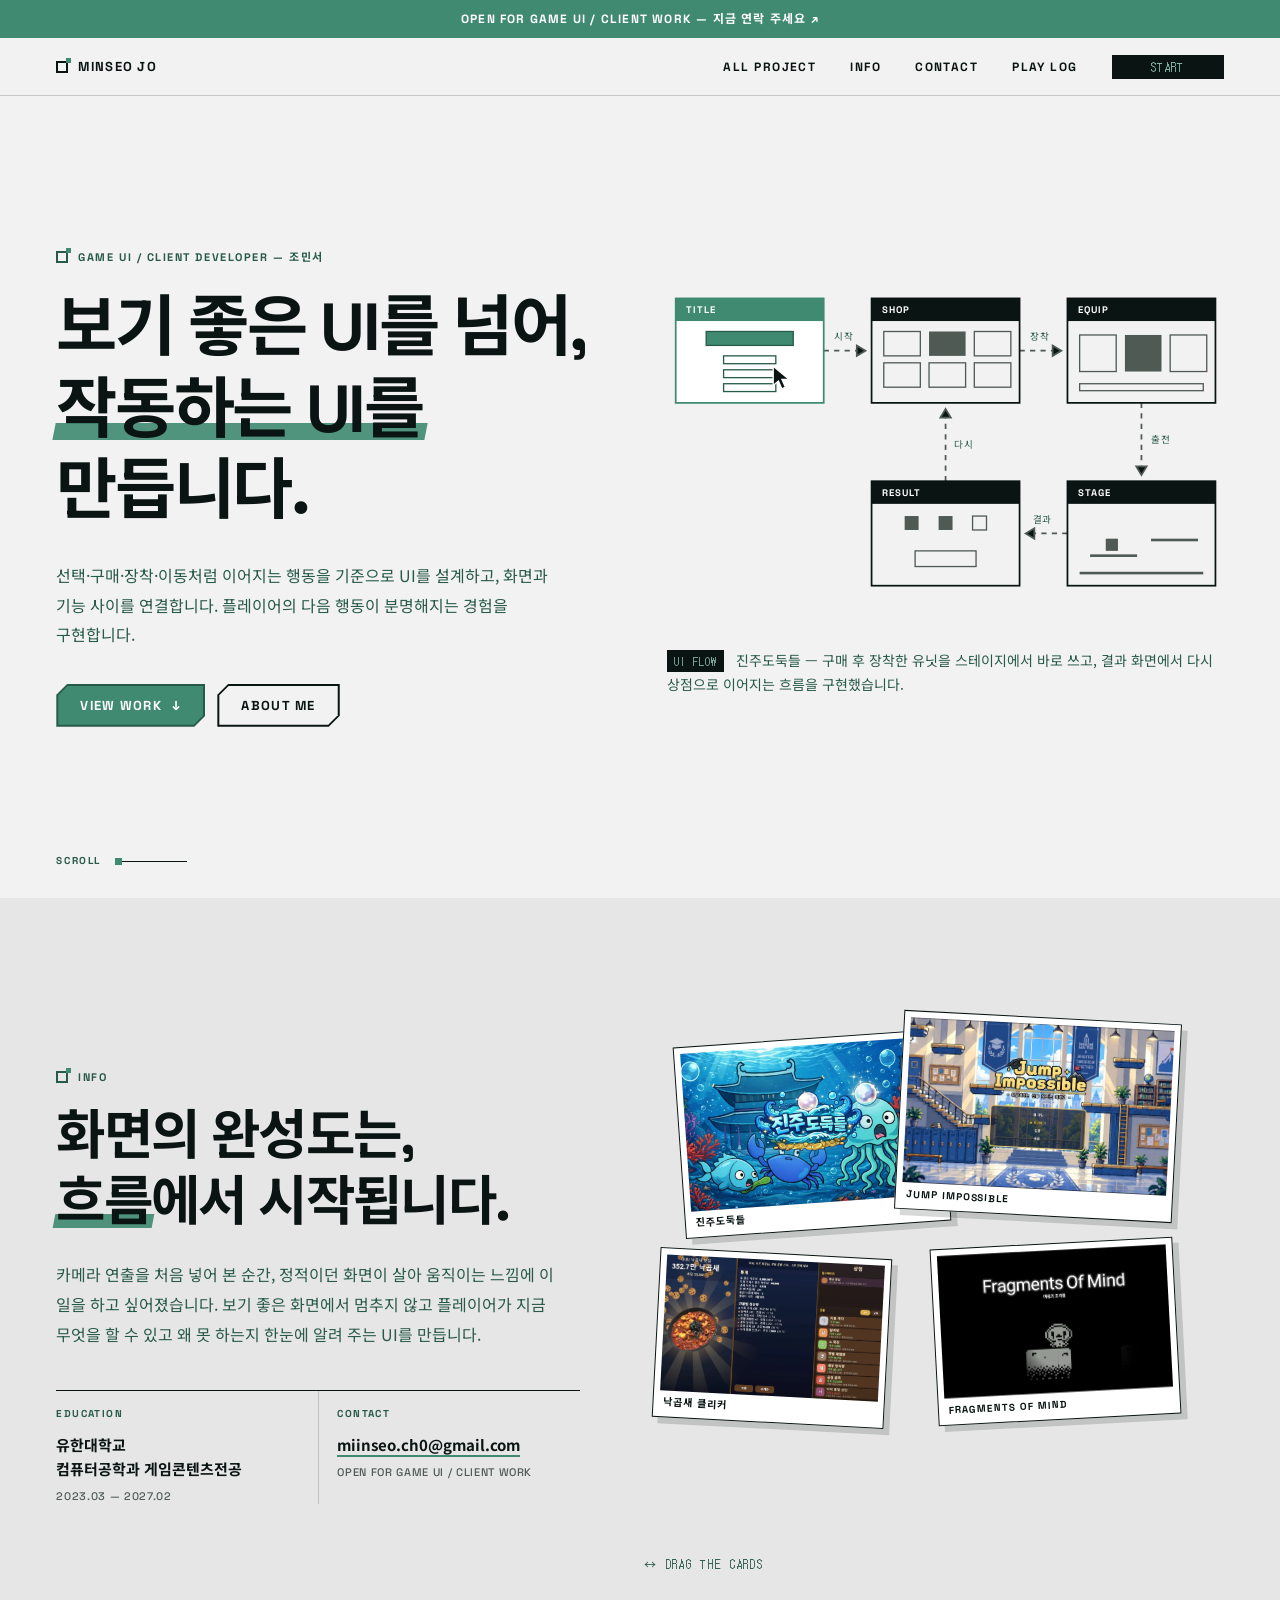
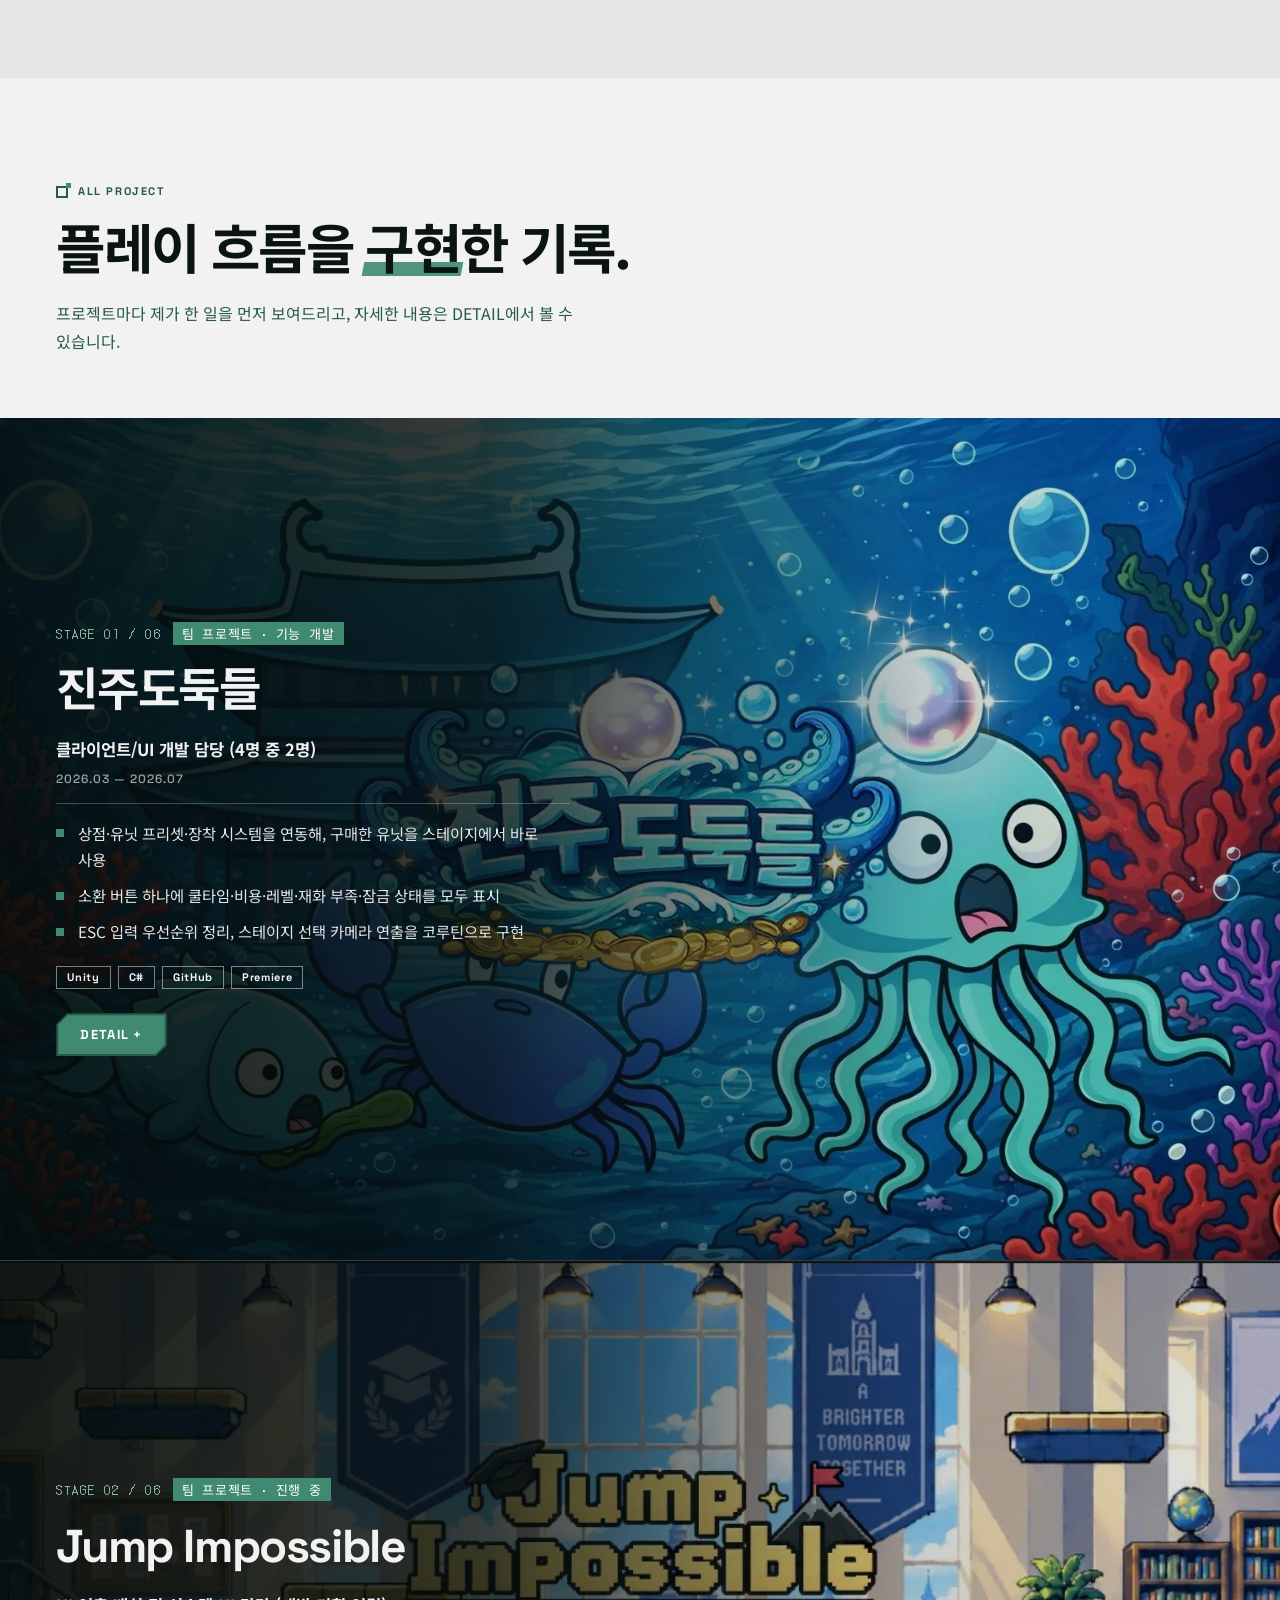
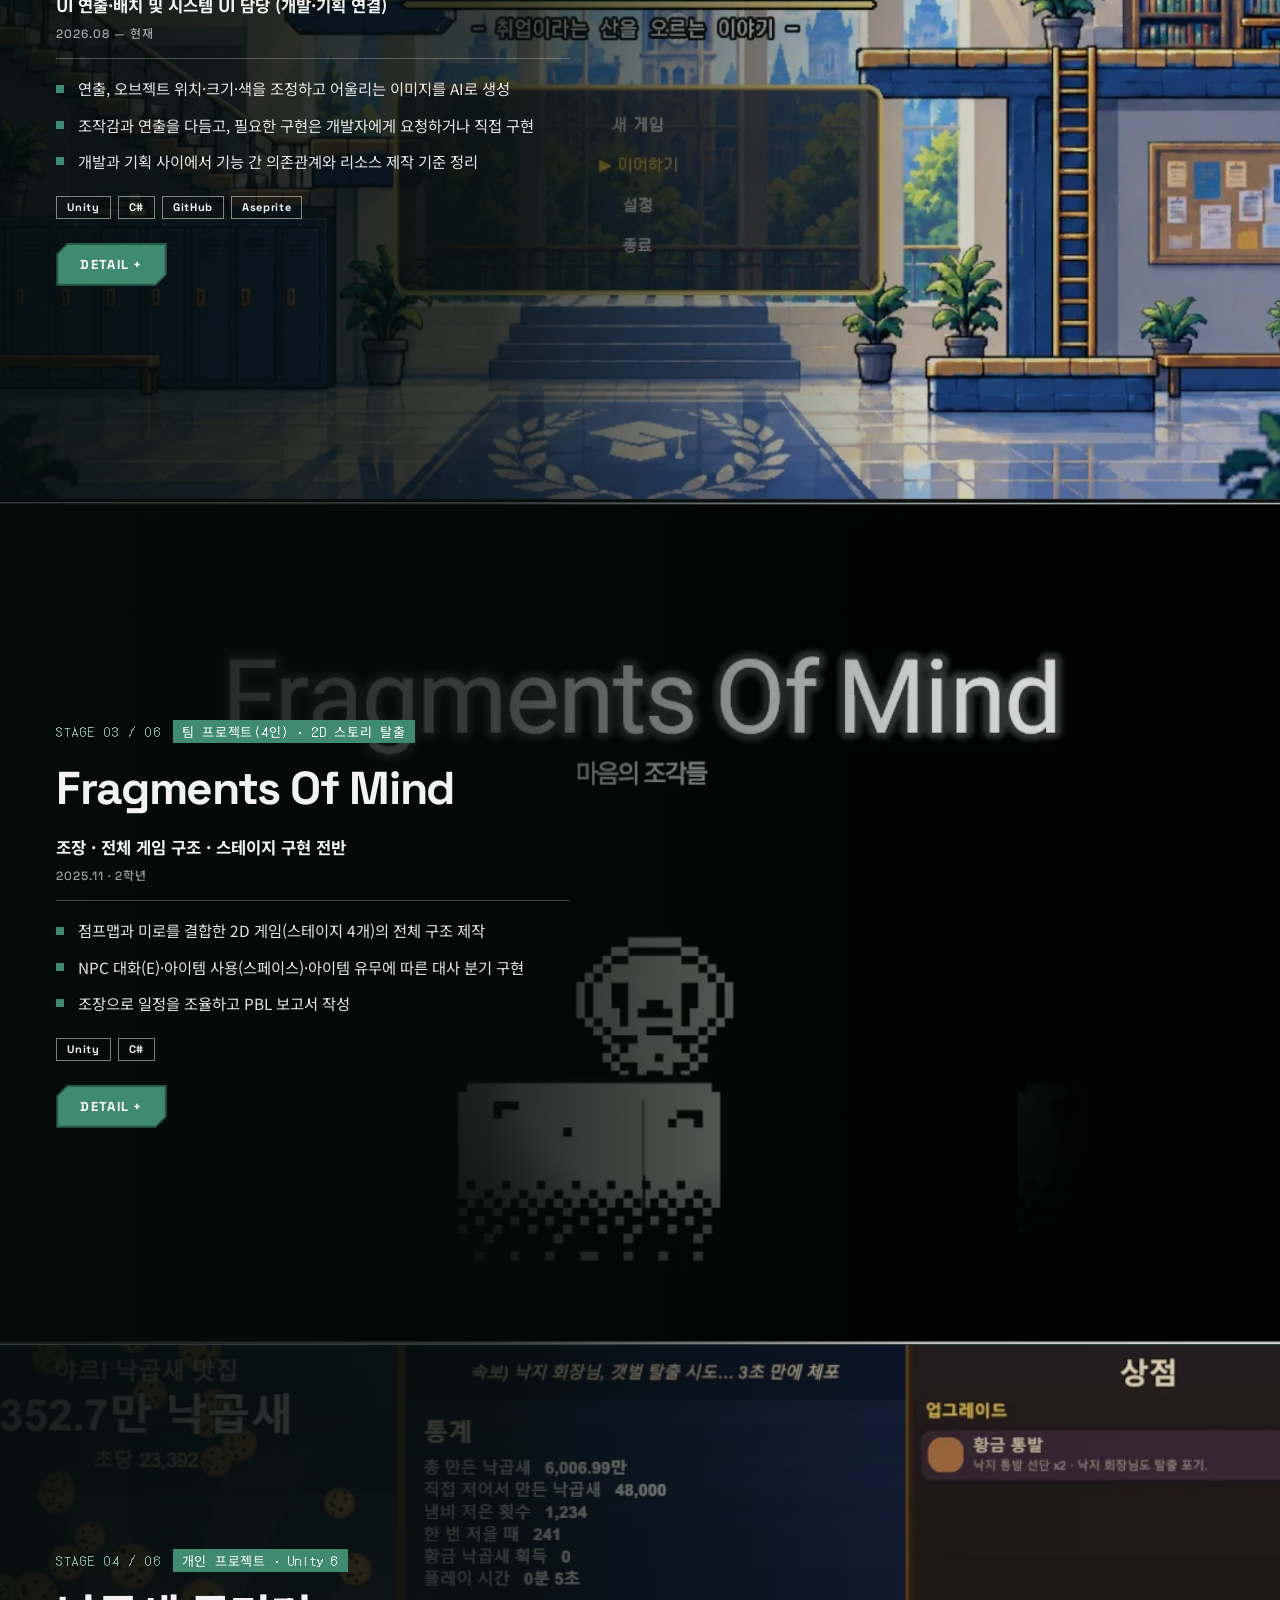
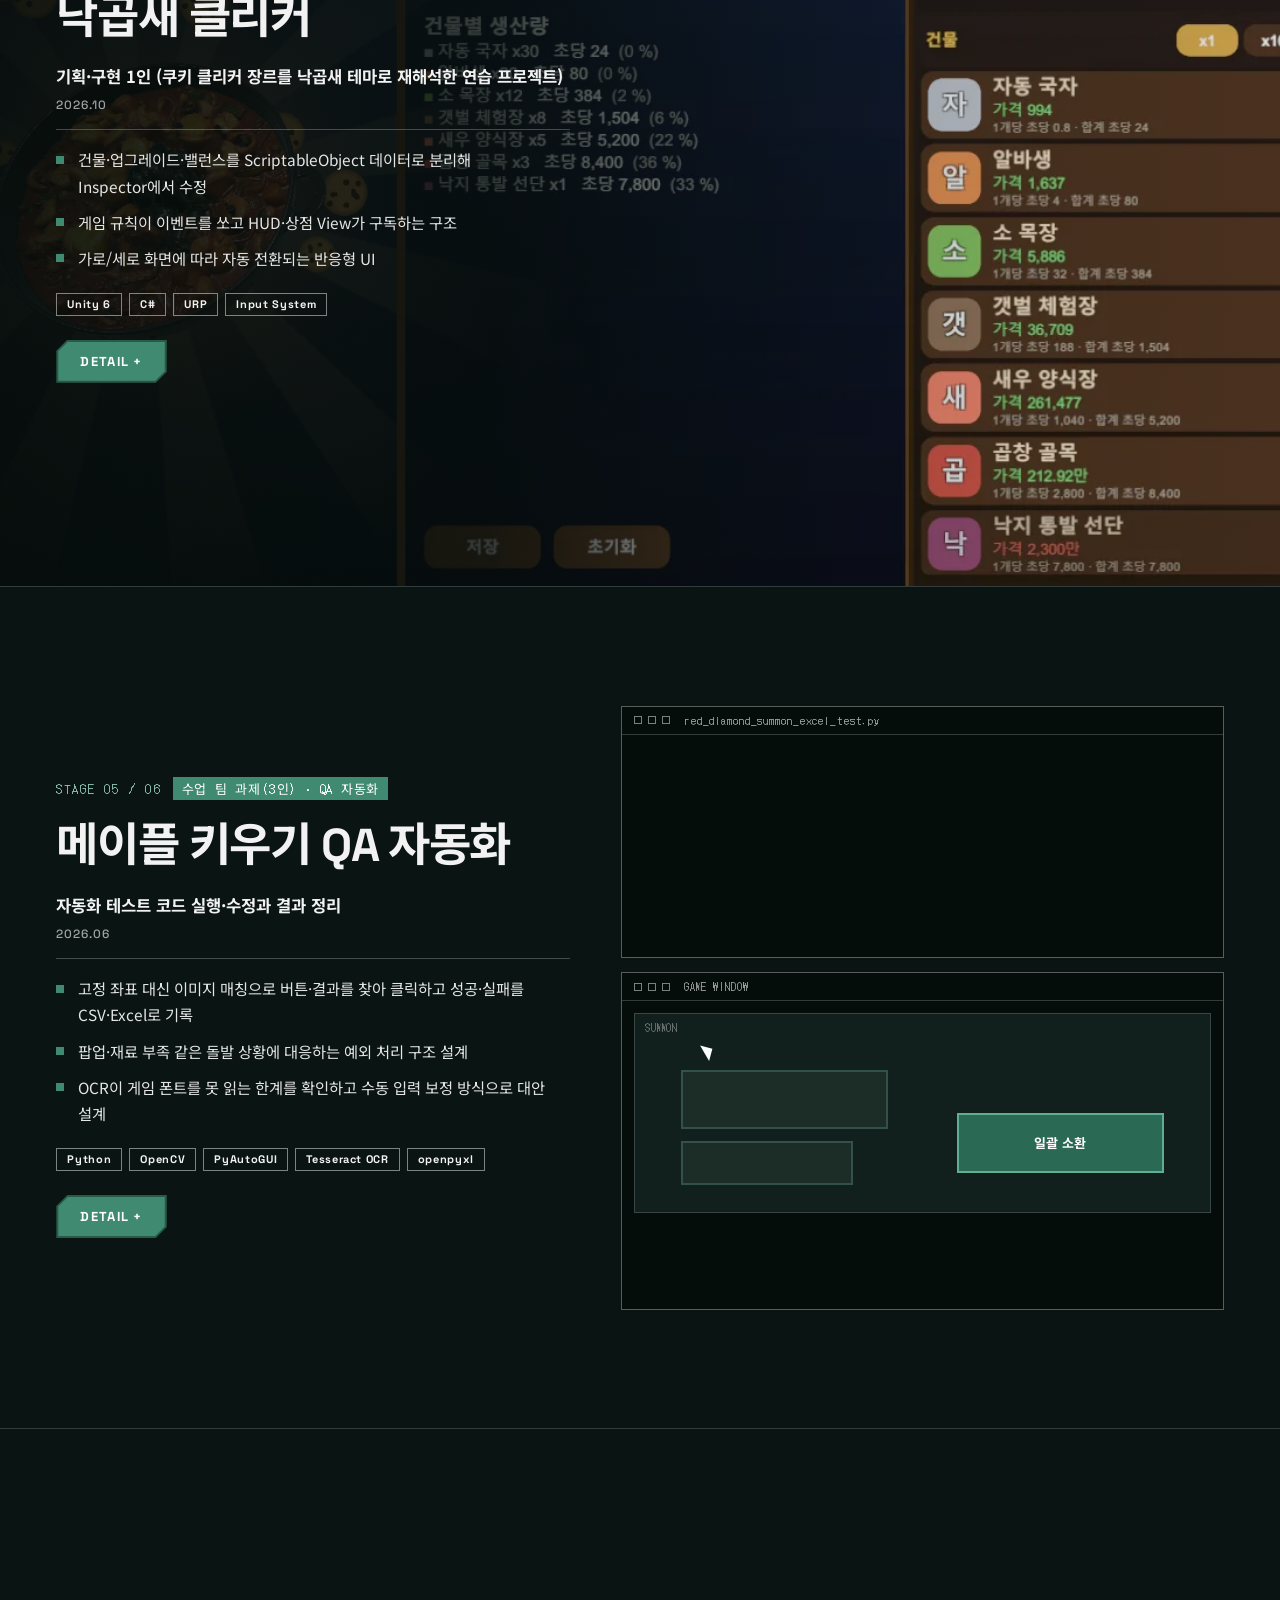
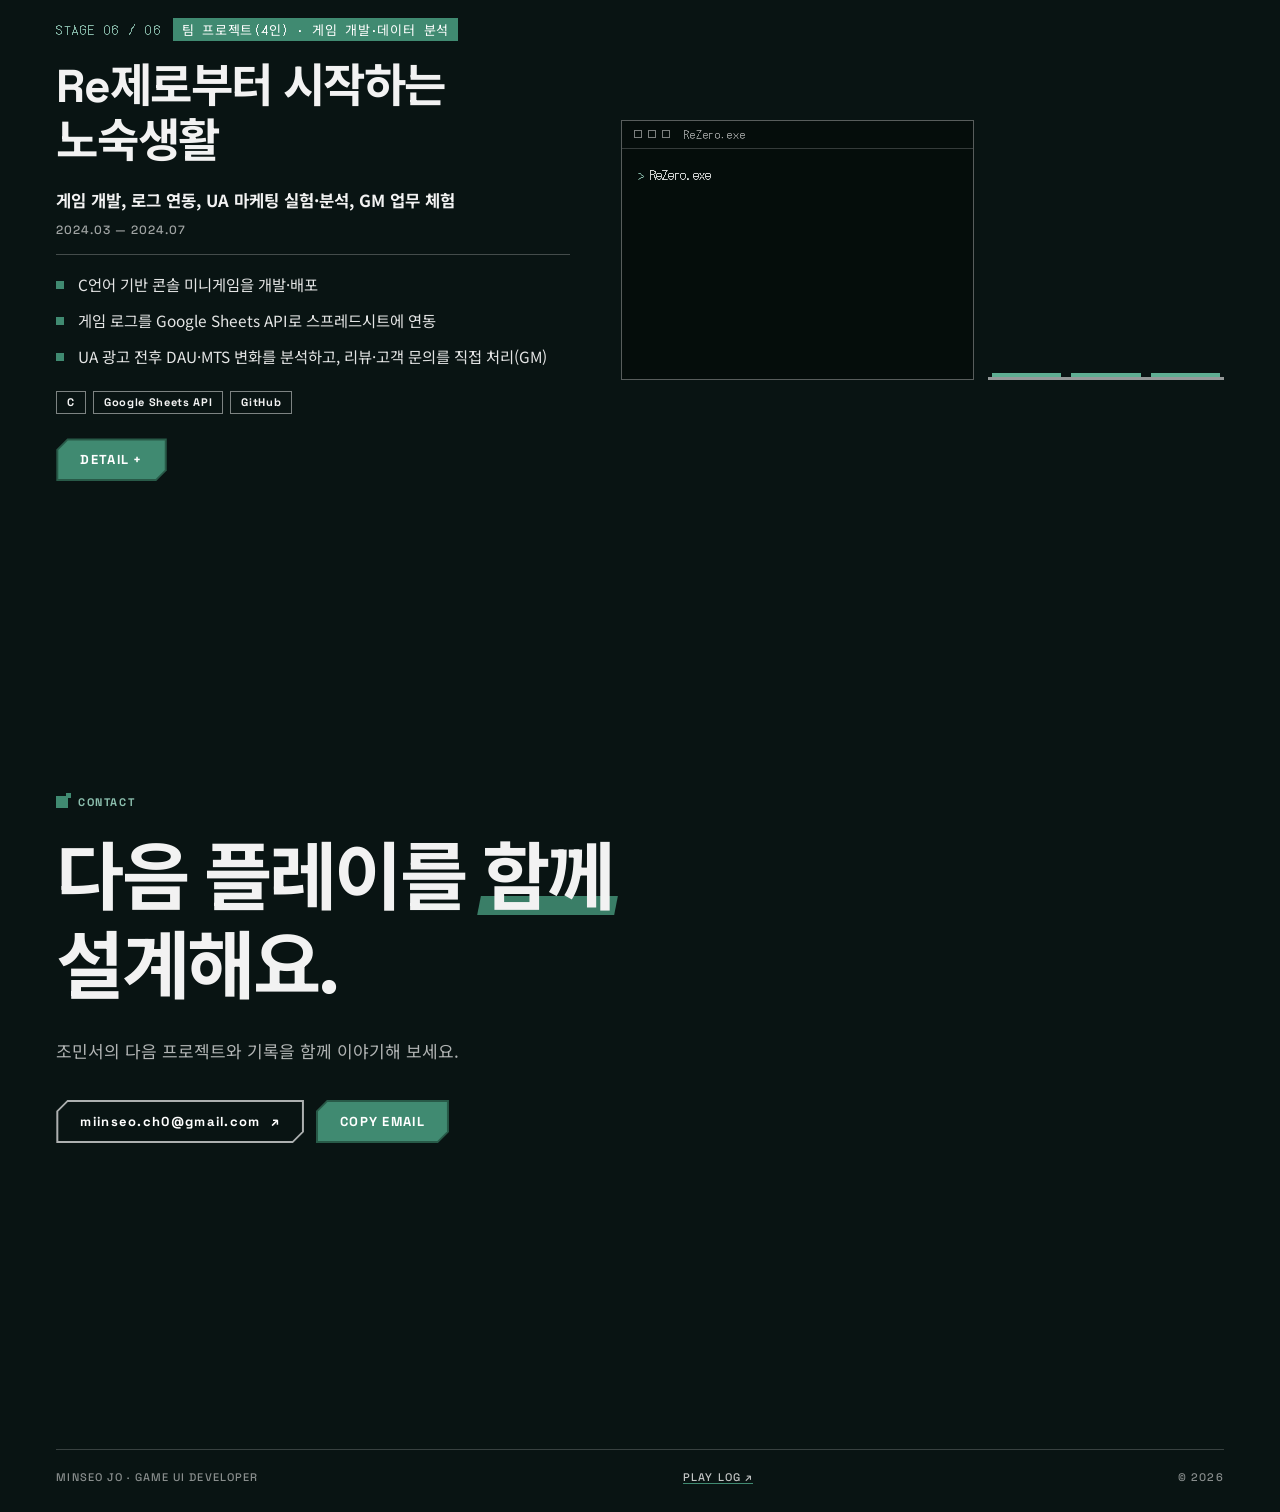
==== commit 8fd5b7e8: "포트폴리오를 새 디자인으로 교체 (UI 흐름도, 프로젝트별 한 일 요약, 애니메이션 장면) - 히어로: 진주도둑들 UI 흐름 애니메이션, 모서리 깎은 버튼, 텍스트 메뉴 - 프로젝" ====
--- a/index.html
+++ b/index.html
@@ -1,5510 +1,118 @@
-<!DOCTYPE html>
-<!-- saved from url=(0063)https://3000-i0neambwi0z5v4hnzv4nd-c29465b6.sg2.manus.computer/ -->
-<html lang="ko"><head><meta http-equiv="Content-Type" content="text/html; charset=UTF-8">
-    <script type="module">import { injectIntoGlobalHook } from "/@react-refresh";
-injectIntoGlobalHook(window);
-window.$RefreshReg$ = () => {};
-window.$RefreshSig$ = () => (type) => type;</script>
+<!doctype html>
+<html lang="ko">
+<head>
+<meta charset="utf-8">
+<meta name="viewport" content="width=device-width, initial-scale=1">
+<title>조민서 · Game UI / Client Developer</title>
+<meta name="description" content="보기 좋은 UI를 넘어, 작동하는 UI를 만드는 게임 클라이언트 개발자 조민서의 포트폴리오">
+<link rel="preconnect" href="https://fonts.googleapis.com">
+<link rel="preconnect" href="https://fonts.gstatic.com" crossorigin>
+<link href="https://fonts.googleapis.com/css2?family=DotGothic16&family=Noto+Sans+KR:wght@400;500;700;900&family=Space+Grotesk:wght@400;500;700&display=swap" rel="stylesheet">
+<link rel="stylesheet" href="style.css">
+<script>document.documentElement.classList.add('js');</script>
+</head>
+<body>
 
-    <script type="module" src="./index_files/client"></script>
+<a class="skip" href="#work">본문으로 건너뛰기</a>
 
-    
-    <meta name="viewport" content="width=device-width, initial-scale=1.0, maximum-scale=1">
-    <title>조민서 | Game UI Developer</title>
-    <meta name="description" content="보기 좋은 UI를 넘어, 작동하는 UI를 만드는 게임 클라이언트/UI 개발자 조민서의 포트폴리오">
-    <link rel="icon" type="image/png" href="./index_files/minseo-checkpoint-logo_3d2f7d50.png">
-    <!-- Design: Swiss editorial / playtest-note interface with Space Grotesk and Korean body copy. -->
-    <link rel="preconnect" href="https://fonts.googleapis.com/">
-    <link rel="preconnect" href="https://fonts.gstatic.com/" crossorigin="">
-    <link href="./index_files/css2" rel="stylesheet">
-    <script src="./index_files/debug-collector.js.다운로드" defer=""></script>
-  <style type="text/css">[data-sonner-toaster][dir=ltr],html[dir=ltr]{--toast-icon-margin-start:-3px;--toast-icon-margin-end:4px;--toast-svg-margin-start:-1px;--toast-svg-margin-end:0px;--toast-button-margin-start:auto;--toast-button-margin-end:0;--toast-close-button-start:0;--toast-close-button-end:unset;--toast-close-button-transform:translate(-35%, -35%)}[data-sonner-toaster][dir=rtl],html[dir=rtl]{--toast-icon-margin-start:4px;--toast-icon-margin-end:-3px;--toast-svg-margin-start:0px;--toast-svg-margin-end:-1px;--toast-button-margin-start:0;--toast-button-margin-end:auto;--toast-close-button-start:unset;--toast-close-button-end:0;--toast-close-button-transform:translate(35%, -35%)}[data-sonner-toaster]{position:fixed;width:var(--width);font-family:ui-sans-serif,system-ui,-apple-system,BlinkMacSystemFont,Segoe UI,Roboto,Helvetica Neue,Arial,Noto Sans,sans-serif,Apple Color Emoji,Segoe UI Emoji,Segoe UI Symbol,Noto Color Emoji;--gray1:hsl(0, 0%, 99%);--gray2:hsl(0, 0%, 97.3%);--gray3:hsl(0, 0%, 95.1%);--gray4:hsl(0, 0%, 93%);--gray5:hsl(0, 0%, 90.9%);--gray6:hsl(0, 0%, 88.7%);--gray7:hsl(0, 0%, 85.8%);--gray8:hsl(0, 0%, 78%);--gray9:hsl(0, 0%, 56.1%);--gray10:hsl(0, 0%, 52.3%);--gray11:hsl(0, 0%, 43.5%);--gray12:hsl(0, 0%, 9%);--border-radius:8px;box-sizing:border-box;padding:0;margin:0;list-style:none;outline:0;z-index:999999999;transition:transform .4s ease}@media (hover:none) and (pointer:coarse){[data-sonner-toaster][data-lifted=true]{transform:none}}[data-sonner-toaster][data-x-position=right]{right:var(--offset-right)}[data-sonner-toaster][data-x-position=left]{left:var(--offset-left)}[data-sonner-toaster][data-x-position=center]{left:50%;transform:translateX(-50%)}[data-sonner-toaster][data-y-position=top]{top:var(--offset-top)}[data-sonner-toaster][data-y-position=bottom]{bottom:var(--offset-bottom)}[data-sonner-toast]{--y:translateY(100%);--lift-amount:calc(var(--lift) * var(--gap));z-index:var(--z-index);position:absolute;opacity:0;transform:var(--y);touch-action:none;transition:transform .4s,opacity .4s,height .4s,box-shadow .2s;box-sizing:border-box;outline:0;overflow-wrap:anywhere}[data-sonner-toast][data-styled=true]{padding:16px;background:var(--normal-bg);border:1px solid var(--normal-border);color:var(--normal-text);border-radius:var(--border-radius);box-shadow:0 4px 12px rgba(0,0,0,.1);width:var(--width);font-size:13px;display:flex;align-items:center;gap:6px}[data-sonner-toast]:focus-visible{box-shadow:0 4px 12px rgba(0,0,0,.1),0 0 0 2px rgba(0,0,0,.2)}[data-sonner-toast][data-y-position=top]{top:0;--y:translateY(-100%);--lift:1;--lift-amount:calc(1 * var(--gap))}[data-sonner-toast][data-y-position=bottom]{bottom:0;--y:translateY(100%);--lift:-1;--lift-amount:calc(var(--lift) * var(--gap))}[data-sonner-toast][data-styled=true] [data-description]{font-weight:400;line-height:1.4;color:#3f3f3f}[data-rich-colors=true][data-sonner-toast][data-styled=true] [data-description]{color:inherit}[data-sonner-toaster][data-sonner-theme=dark] [data-description]{color:#e8e8e8}[data-sonner-toast][data-styled=true] [data-title]{font-weight:500;line-height:1.5;color:inherit}[data-sonner-toast][data-styled=true] [data-icon]{display:flex;height:16px;width:16px;position:relative;justify-content:flex-start;align-items:center;flex-shrink:0;margin-left:var(--toast-icon-margin-start);margin-right:var(--toast-icon-margin-end)}[data-sonner-toast][data-promise=true] [data-icon]>svg{opacity:0;transform:scale(.8);transform-origin:center;animation:sonner-fade-in .3s ease forwards}[data-sonner-toast][data-styled=true] [data-icon]>*{flex-shrink:0}[data-sonner-toast][data-styled=true] [data-icon] svg{margin-left:var(--toast-svg-margin-start);margin-right:var(--toast-svg-margin-end)}[data-sonner-toast][data-styled=true] [data-content]{display:flex;flex-direction:column;gap:2px}[data-sonner-toast][data-styled=true] [data-button]{border-radius:4px;padding-left:8px;padding-right:8px;height:24px;font-size:12px;color:var(--normal-bg);background:var(--normal-text);margin-left:var(--toast-button-margin-start);margin-right:var(--toast-button-margin-end);border:none;font-weight:500;cursor:pointer;outline:0;display:flex;align-items:center;flex-shrink:0;transition:opacity .4s,box-shadow .2s}[data-sonner-toast][data-styled=true] [data-button]:focus-visible{box-shadow:0 0 0 2px rgba(0,0,0,.4)}[data-sonner-toast][data-styled=true] [data-button]:first-of-type{margin-left:var(--toast-button-margin-start);margin-right:var(--toast-button-margin-end)}[data-sonner-toast][data-styled=true] [data-cancel]{color:var(--normal-text);background:rgba(0,0,0,.08)}[data-sonner-toaster][data-sonner-theme=dark] [data-sonner-toast][data-styled=true] [data-cancel]{background:rgba(255,255,255,.3)}[data-sonner-toast][data-styled=true] [data-close-button]{position:absolute;left:var(--toast-close-button-start);right:var(--toast-close-button-end);top:0;height:20px;width:20px;display:flex;justify-content:center;align-items:center;padding:0;color:var(--gray12);background:var(--normal-bg);border:1px solid var(--gray4);transform:var(--toast-close-button-transform);border-radius:50%;cursor:pointer;z-index:1;transition:opacity .1s,background .2s,border-color .2s}[data-sonner-toast][data-styled=true] [data-close-button]:focus-visible{box-shadow:0 4px 12px rgba(0,0,0,.1),0 0 0 2px rgba(0,0,0,.2)}[data-sonner-toast][data-styled=true] [data-disabled=true]{cursor:not-allowed}[data-sonner-toast][data-styled=true]:hover [data-close-button]:hover{background:var(--gray2);border-color:var(--gray5)}[data-sonner-toast][data-swiping=true]::before{content:'';position:absolute;left:-100%;right:-100%;height:100%;z-index:-1}[data-sonner-toast][data-y-position=top][data-swiping=true]::before{bottom:50%;transform:scaleY(3) translateY(50%)}[data-sonner-toast][data-y-position=bottom][data-swiping=true]::before{top:50%;transform:scaleY(3) translateY(-50%)}[data-sonner-toast][data-swiping=false][data-removed=true]::before{content:'';position:absolute;inset:0;transform:scaleY(2)}[data-sonner-toast][data-expanded=true]::after{content:'';position:absolute;left:0;height:calc(var(--gap) + 1px);bottom:100%;width:100%}[data-sonner-toast][data-mounted=true]{--y:translateY(0);opacity:1}[data-sonner-toast][data-expanded=false][data-front=false]{--scale:var(--toasts-before) * 0.05 + 1;--y:translateY(calc(var(--lift-amount) * var(--toasts-before))) scale(calc(-1 * var(--scale)));height:var(--front-toast-height)}[data-sonner-toast]>*{transition:opacity .4s}[data-sonner-toast][data-x-position=right]{right:0}[data-sonner-toast][data-x-position=left]{left:0}[data-sonner-toast][data-expanded=false][data-front=false][data-styled=true]>*{opacity:0}[data-sonner-toast][data-visible=false]{opacity:0;pointer-events:none}[data-sonner-toast][data-mounted=true][data-expanded=true]{--y:translateY(calc(var(--lift) * var(--offset)));height:var(--initial-height)}[data-sonner-toast][data-removed=true][data-front=true][data-swipe-out=false]{--y:translateY(calc(var(--lift) * -100%));opacity:0}[data-sonner-toast][data-removed=true][data-front=false][data-swipe-out=false][data-expanded=true]{--y:translateY(calc(var(--lift) * var(--offset) + var(--lift) * -100%));opacity:0}[data-sonner-toast][data-removed=true][data-front=false][data-swipe-out=false][data-expanded=false]{--y:translateY(40%);opacity:0;transition:transform .5s,opacity .2s}[data-sonner-toast][data-removed=true][data-front=false]::before{height:calc(var(--initial-height) + 20%)}[data-sonner-toast][data-swiping=true]{transform:var(--y) translateY(var(--swipe-amount-y,0)) translateX(var(--swipe-amount-x,0));transition:none}[data-sonner-toast][data-swiped=true]{user-select:none}[data-sonner-toast][data-swipe-out=true][data-y-position=bottom],[data-sonner-toast][data-swipe-out=true][data-y-position=top]{animation-duration:.2s;animation-timing-function:ease-out;animation-fill-mode:forwards}[data-sonner-toast][data-swipe-out=true][data-swipe-direction=left]{animation-name:swipe-out-left}[data-sonner-toast][data-swipe-out=true][data-swipe-direction=right]{animation-name:swipe-out-right}[data-sonner-toast][data-swipe-out=true][data-swipe-direction=up]{animation-name:swipe-out-up}[data-sonner-toast][data-swipe-out=true][data-swipe-direction=down]{animation-name:swipe-out-down}@keyframes swipe-out-left{from{transform:var(--y) translateX(var(--swipe-amount-x));opacity:1}to{transform:var(--y) translateX(calc(var(--swipe-amount-x) - 100%));opacity:0}}@keyframes swipe-out-right{from{transform:var(--y) translateX(var(--swipe-amount-x));opacity:1}to{transform:var(--y) translateX(calc(var(--swipe-amount-x) + 100%));opacity:0}}@keyframes swipe-out-up{from{transform:var(--y) translateY(var(--swipe-amount-y));opacity:1}to{transform:var(--y) translateY(calc(var(--swipe-amount-y) - 100%));opacity:0}}@keyframes swipe-out-down{from{transform:var(--y) translateY(var(--swipe-amount-y));opacity:1}to{transform:var(--y) translateY(calc(var(--swipe-amount-y) + 100%));opacity:0}}@media (max-width:600px){[data-sonner-toaster]{position:fixed;right:var(--mobile-offset-right);left:var(--mobile-offset-left);width:100%}[data-sonner-toaster][dir=rtl]{left:calc(var(--mobile-offset-left) * -1)}[data-sonner-toaster] [data-sonner-toast]{left:0;right:0;width:calc(100% - var(--mobile-offset-left) * 2)}[data-sonner-toaster][data-x-position=left]{left:var(--mobile-offset-left)}[data-sonner-toaster][data-y-position=bottom]{bottom:var(--mobile-offset-bottom)}[data-sonner-toaster][data-y-position=top]{top:var(--mobile-offset-top)}[data-sonner-toaster][data-x-position=center]{left:var(--mobile-offset-left);right:var(--mobile-offset-right);transform:none}}[data-sonner-toaster][data-sonner-theme=light]{--normal-bg:#fff;--normal-border:var(--gray4);--normal-text:var(--gray12);--success-bg:hsl(143, 85%, 96%);--success-border:hsl(145, 92%, 87%);--success-text:hsl(140, 100%, 27%);--info-bg:hsl(208, 100%, 97%);--info-border:hsl(221, 91%, 93%);--info-text:hsl(210, 92%, 45%);--warning-bg:hsl(49, 100%, 97%);--warning-border:hsl(49, 91%, 84%);--warning-text:hsl(31, 92%, 45%);--error-bg:hsl(359, 100%, 97%);--error-border:hsl(359, 100%, 94%);--error-text:hsl(360, 100%, 45%)}[data-sonner-toaster][data-sonner-theme=light] [data-sonner-toast][data-invert=true]{--normal-bg:#000;--normal-border:hsl(0, 0%, 20%);--normal-text:var(--gray1)}[data-sonner-toaster][data-sonner-theme=dark] [data-sonner-toast][data-invert=true]{--normal-bg:#fff;--normal-border:var(--gray3);--normal-text:var(--gray12)}[data-sonner-toaster][data-sonner-theme=dark]{--normal-bg:#000;--normal-bg-hover:hsl(0, 0%, 12%);--normal-border:hsl(0, 0%, 20%);--normal-border-hover:hsl(0, 0%, 25%);--normal-text:var(--gray1);--success-bg:hsl(150, 100%, 6%);--success-border:hsl(147, 100%, 12%);--success-text:hsl(150, 86%, 65%);--info-bg:hsl(215, 100%, 6%);--info-border:hsl(223, 43%, 17%);--info-text:hsl(216, 87%, 65%);--warning-bg:hsl(64, 100%, 6%);--warning-border:hsl(60, 100%, 9%);--warning-text:hsl(46, 87%, 65%);--error-bg:hsl(358, 76%, 10%);--error-border:hsl(357, 89%, 16%);--error-text:hsl(358, 100%, 81%)}[data-sonner-toaster][data-sonner-theme=dark] [data-sonner-toast] [data-close-button]{background:var(--normal-bg);border-color:var(--normal-border);color:var(--normal-text)}[data-sonner-toaster][data-sonner-theme=dark] [data-sonner-toast] [data-close-button]:hover{background:var(--normal-bg-hover);border-color:var(--normal-border-hover)}[data-rich-colors=true][data-sonner-toast][data-type=success]{background:var(--success-bg);border-color:var(--success-border);color:var(--success-text)}[data-rich-colors=true][data-sonner-toast][data-type=success] [data-close-button]{background:var(--success-bg);border-color:var(--success-border);color:var(--success-text)}[data-rich-colors=true][data-sonner-toast][data-type=info]{background:var(--info-bg);border-color:var(--info-border);color:var(--info-text)}[data-rich-colors=true][data-sonner-toast][data-type=info] [data-close-button]{background:var(--info-bg);border-color:var(--info-border);color:var(--info-text)}[data-rich-colors=true][data-sonner-toast][data-type=warning]{background:var(--warning-bg);border-color:var(--warning-border);color:var(--warning-text)}[data-rich-colors=true][data-sonner-toast][data-type=warning] [data-close-button]{background:var(--warning-bg);border-color:var(--warning-border);color:var(--warning-text)}[data-rich-colors=true][data-sonner-toast][data-type=error]{background:var(--error-bg);border-color:var(--error-border);color:var(--error-text)}[data-rich-colors=true][data-sonner-toast][data-type=error] [data-close-button]{background:var(--error-bg);border-color:var(--error-border);color:var(--error-text)}.sonner-loading-wrapper{--size:16px;height:var(--size);width:var(--size);position:absolute;inset:0;z-index:10}.sonner-loading-wrapper[data-visible=false]{transform-origin:center;animation:sonner-fade-out .2s ease forwards}.sonner-spinner{position:relative;top:50%;left:50%;height:var(--size);width:var(--size)}.sonner-loading-bar{animation:sonner-spin 1.2s linear infinite;background:var(--gray11);border-radius:6px;height:8%;left:-10%;position:absolute;top:-3.9%;width:24%}.sonner-loading-bar:first-child{animation-delay:-1.2s;transform:rotate(.0001deg) translate(146%)}.sonner-loading-bar:nth-child(2){animation-delay:-1.1s;transform:rotate(30deg) translate(146%)}.sonner-loading-bar:nth-child(3){animation-delay:-1s;transform:rotate(60deg) translate(146%)}.sonner-loading-bar:nth-child(4){animation-delay:-.9s;transform:rotate(90deg) translate(146%)}.sonner-loading-bar:nth-child(5){animation-delay:-.8s;transform:rotate(120deg) translate(146%)}.sonner-loading-bar:nth-child(6){animation-delay:-.7s;transform:rotate(150deg) translate(146%)}.sonner-loading-bar:nth-child(7){animation-delay:-.6s;transform:rotate(180deg) translate(146%)}.sonner-loading-bar:nth-child(8){animation-delay:-.5s;transform:rotate(210deg) translate(146%)}.sonner-loading-bar:nth-child(9){animation-delay:-.4s;transform:rotate(240deg) translate(146%)}.sonner-loading-bar:nth-child(10){animation-delay:-.3s;transform:rotate(270deg) translate(146%)}.sonner-loading-bar:nth-child(11){animation-delay:-.2s;transform:rotate(300deg) translate(146%)}.sonner-loading-bar:nth-child(12){animation-delay:-.1s;transform:rotate(330deg) translate(146%)}@keyframes sonner-fade-in{0%{opacity:0;transform:scale(.8)}100%{opacity:1;transform:scale(1)}}@keyframes sonner-fade-out{0%{opacity:1;transform:scale(1)}100%{opacity:0;transform:scale(.8)}}@keyframes sonner-spin{0%{opacity:1}100%{opacity:.15}}@media (prefers-reduced-motion){.sonner-loading-bar,[data-sonner-toast],[data-sonner-toast]>*{transition:none!important;animation:none!important}}.sonner-loader{position:absolute;top:50%;left:50%;transform:translate(-50%,-50%);transform-origin:center;transition:opacity .2s,transform .2s}.sonner-loader[data-visible=false]{opacity:0;transform:scale(.8) translate(-50%,-50%)}</style><style type="text/css" data-vite-dev-id="/home/ubuntu/minseo-portfolio/client/src/index.css">/*! tailwindcss v4.1.14 | MIT License | https://tailwindcss.com */
-@layer properties;
-@layer theme, base, components, utilities;
-@layer theme {
-  :root, :host {
-    --font-sans: ui-sans-serif, system-ui, sans-serif, "Apple Color Emoji",
-      "Segoe UI Emoji", "Segoe UI Symbol", "Noto Color Emoji";
-    --font-mono: ui-monospace, SFMono-Regular, Menlo, Monaco, Consolas, "Liberation Mono",
-      "Courier New", monospace;
-    --color-red-100: oklch(93.6% 0.032 17.717);
-    --color-red-500: oklch(63.7% 0.237 25.331);
-    --color-blue-600: oklch(54.6% 0.245 262.881);
-    --color-blue-700: oklch(48.8% 0.243 264.376);
-    --color-slate-50: oklch(98.4% 0.003 247.858);
-    --color-slate-100: oklch(96.8% 0.007 247.896);
-    --color-slate-600: oklch(44.6% 0.043 257.281);
-    --color-slate-700: oklch(37.2% 0.044 257.287);
-    --color-slate-900: oklch(20.8% 0.042 265.755);
-    --color-black: #000;
-    --color-white: #fff;
-    --spacing: 0.25rem;
-    --container-sm: 24rem;
-    --container-lg: 32rem;
-    --container-2xl: 42rem;
-    --text-xs: 0.75rem;
-    --text-xs--line-height: calc(1 / 0.75);
-    --text-sm: 0.875rem;
-    --text-sm--line-height: calc(1.25 / 0.875);
-    --text-base: 1rem;
-    --text-base--line-height: calc(1.5 / 1);
-    --text-lg: 1.125rem;
-    --text-lg--line-height: calc(1.75 / 1.125);
-    --text-xl: 1.25rem;
-    --text-xl--line-height: calc(1.75 / 1.25);
-    --text-4xl: 2.25rem;
-    --text-4xl--line-height: calc(2.5 / 2.25);
-    --font-weight-normal: 400;
-    --font-weight-medium: 500;
-    --font-weight-semibold: 600;
-    --font-weight-bold: 700;
-    --tracking-tight: -0.025em;
-    --tracking-widest: 0.1em;
-    --leading-snug: 1.375;
-    --leading-normal: 1.5;
-    --leading-relaxed: 1.625;
-    --radius-xs: 0.125rem;
-    --radius-sm: 0.25rem;
-    --radius-md: 0.375rem;
-    --radius-lg: 0.5rem;
-    --radius-xl: 0.75rem;
-    --ease-out: cubic-bezier(0, 0, 0.2, 1);
-    --ease-in-out: cubic-bezier(0.4, 0, 0.2, 1);
-    --animate-spin: spin 1s linear infinite;
-    --animate-pulse: pulse 2s cubic-bezier(0.4, 0, 0.6, 1) infinite;
-    --blur-sm: 8px;
-    --blur-2xl: 40px;
-    --aspect-video: 16 / 9;
-    --default-transition-duration: 150ms;
-    --default-transition-timing-function: cubic-bezier(0.4, 0, 0.2, 1);
-    --default-font-family: var(--font-sans);
-    --default-mono-font-family: var(--font-mono);
-  }
-}
-@layer base {
-  *, ::after, ::before, ::backdrop, ::file-selector-button {
-    box-sizing: border-box;
-    margin: 0;
-    padding: 0;
-    border: 0 solid;
-  }
-  html, :host {
-    line-height: 1.5;
-    -webkit-text-size-adjust: 100%;
-    tab-size: 4;
-    font-family: var(--default-font-family, ui-sans-serif, system-ui, sans-serif, "Apple Color Emoji", "Segoe UI Emoji", "Segoe UI Symbol", "Noto Color Emoji");
-    font-feature-settings: var(--default-font-feature-settings, normal);
-    font-variation-settings: var(--default-font-variation-settings, normal);
-    -webkit-tap-highlight-color: transparent;
-  }
-  hr {
-    height: 0;
-    color: inherit;
-    border-top-width: 1px;
-  }
-  abbr:where([title]) {
-    -webkit-text-decoration: underline dotted;
-    text-decoration: underline dotted;
-  }
-  h1, h2, h3, h4, h5, h6 {
-    font-size: inherit;
-    font-weight: inherit;
-  }
-  a {
-    color: inherit;
-    -webkit-text-decoration: inherit;
-    text-decoration: inherit;
-  }
-  b, strong {
-    font-weight: bolder;
-  }
-  code, kbd, samp, pre {
-    font-family: var(--default-mono-font-family, ui-monospace, SFMono-Regular, Menlo, Monaco, Consolas, "Liberation Mono", "Courier New", monospace);
-    font-feature-settings: var(--default-mono-font-feature-settings, normal);
-    font-variation-settings: var(--default-mono-font-variation-settings, normal);
-    font-size: 1em;
-  }
-  small {
-    font-size: 80%;
-  }
-  sub, sup {
-    font-size: 75%;
-    line-height: 0;
-    position: relative;
-    vertical-align: baseline;
-  }
-  sub {
-    bottom: -0.25em;
-  }
-  sup {
-    top: -0.5em;
-  }
-  table {
-    text-indent: 0;
-    border-color: inherit;
-    border-collapse: collapse;
-  }
-  :-moz-focusring {
-    outline: auto;
-  }
-  progress {
-    vertical-align: baseline;
-  }
-  summary {
-    display: list-item;
-  }
-  ol, ul, menu {
-    list-style: none;
-  }
-  img, svg, video, canvas, audio, iframe, embed, object {
-    display: block;
-    vertical-align: middle;
-  }
-  img, video {
-    max-width: 100%;
-    height: auto;
-  }
-  button, input, select, optgroup, textarea, ::file-selector-button {
-    font: inherit;
-    font-feature-settings: inherit;
-    font-variation-settings: inherit;
-    letter-spacing: inherit;
-    color: inherit;
-    border-radius: 0;
-    background-color: transparent;
-    opacity: 1;
-  }
-  :where(select:is([multiple], [size])) optgroup {
-    font-weight: bolder;
-  }
-  :where(select:is([multiple], [size])) optgroup option {
-    padding-inline-start: 20px;
-  }
-  ::file-selector-button {
-    margin-inline-end: 4px;
-  }
-  ::placeholder {
-    opacity: 1;
-  }
-  @supports (not (-webkit-appearance: -apple-pay-button))  or (contain-intrinsic-size: 1px) {
-    ::placeholder {
-      color: currentcolor;
-      @supports (color: color-mix(in lab, red, red)) {
-        color: color-mix(in oklab, currentcolor 50%, transparent);
-      }
-    }
-  }
-  textarea {
-    resize: vertical;
-  }
-  ::-webkit-search-decoration {
-    -webkit-appearance: none;
-  }
-  ::-webkit-date-and-time-value {
-    min-height: 1lh;
-    text-align: inherit;
-  }
-  ::-webkit-datetime-edit {
-    display: inline-flex;
-  }
-  ::-webkit-datetime-edit-fields-wrapper {
-    padding: 0;
-  }
-  ::-webkit-datetime-edit, ::-webkit-datetime-edit-year-field, ::-webkit-datetime-edit-month-field, ::-webkit-datetime-edit-day-field, ::-webkit-datetime-edit-hour-field, ::-webkit-datetime-edit-minute-field, ::-webkit-datetime-edit-second-field, ::-webkit-datetime-edit-millisecond-field, ::-webkit-datetime-edit-meridiem-field {
-    padding-block: 0;
-  }
-  ::-webkit-calendar-picker-indicator {
-    line-height: 1;
-  }
-  :-moz-ui-invalid {
-    box-shadow: none;
-  }
-  button, input:where([type="button"], [type="reset"], [type="submit"]), ::file-selector-button {
-    appearance: button;
-  }
-  ::-webkit-inner-spin-button, ::-webkit-outer-spin-button {
-    height: auto;
-  }
-  [hidden]:where(:not([hidden="until-found"])) {
-    display: none !important;
-  }
-}
-@layer utilities {
-  .\@container\/card-header {
-    container-type: inline-size;
-    container-name: card-header;
-  }
-  .\@container\/field-group {
-    container-type: inline-size;
-    container-name: field-group;
-  }
-  .pointer-events-none {
-    pointer-events: none;
-  }
-  .invisible {
-    visibility: hidden;
-  }
-  .sr-only {
-    position: absolute;
-    width: 1px;
-    height: 1px;
-    padding: 0;
-    margin: -1px;
-    overflow: hidden;
-    clip-path: inset(50%);
-    white-space: nowrap;
-    border-width: 0;
-  }
-  .absolute {
-    position: absolute;
-  }
-  .fixed {
-    position: fixed;
-  }
-  .relative {
-    position: relative;
-  }
-  .static {
-    position: static;
-  }
-  .inset-0 {
-    inset: calc(var(--spacing) * 0);
-  }
-  .inset-x-0 {
-    inset-inline: calc(var(--spacing) * 0);
-  }
-  .inset-y-0 {
-    inset-block: calc(var(--spacing) * 0);
-  }
-  .-top-12 {
-    top: calc(var(--spacing) * -12);
-  }
-  .top-0 {
-    top: calc(var(--spacing) * 0);
-  }
-  .top-1\.5 {
-    top: calc(var(--spacing) * 1.5);
-  }
-  .top-1\/2 {
-    top: calc(1/2 * 100%);
-  }
-  .top-3\.5 {
-    top: calc(var(--spacing) * 3.5);
-  }
-  .top-4 {
-    top: calc(var(--spacing) * 4);
-  }
-  .top-\[1px\] {
-    top: 1px;
-  }
-  .top-\[50\%\] {
-    top: 50%;
-  }
-  .top-\[60\%\] {
-    top: 60%;
-  }
-  .top-full {
-    top: 100%;
-  }
-  .-right-12 {
-    right: calc(var(--spacing) * -12);
-  }
-  .right-0 {
-    right: calc(var(--spacing) * 0);
-  }
-  .right-1 {
-    right: calc(var(--spacing) * 1);
-  }
-  .right-2 {
-    right: calc(var(--spacing) * 2);
-  }
-  .right-3 {
-    right: calc(var(--spacing) * 3);
-  }
-  .right-4 {
-    right: calc(var(--spacing) * 4);
-  }
-  .-bottom-12 {
-    bottom: calc(var(--spacing) * -12);
-  }
-  .bottom-0 {
-    bottom: calc(var(--spacing) * 0);
-  }
-  .-left-12 {
-    left: calc(var(--spacing) * -12);
-  }
-  .left-0 {
-    left: calc(var(--spacing) * 0);
-  }
-  .left-1\/2 {
-    left: calc(1/2 * 100%);
-  }
-  .left-2 {
-    left: calc(var(--spacing) * 2);
-  }
-  .left-\[50\%\] {
-    left: 50%;
-  }
-  .isolate {
-    isolation: isolate;
-  }
-  .z-10 {
-    z-index: 10;
-  }
-  .z-20 {
-    z-index: 20;
-  }
-  .z-50 {
-    z-index: 50;
-  }
-  .z-\[1\] {
-    z-index: 1;
-  }
-  .order-first {
-    order: -9999;
-  }
-  .order-last {
-    order: 9999;
-  }
-  .col-start-2 {
-    grid-column-start: 2;
-  }
-  .row-span-2 {
-    grid-row: span 2 / span 2;
-  }
-  .row-start-1 {
-    grid-row-start: 1;
-  }
-  .container {
-    width: 100%;
-    @media (width >= 40rem) {
-      max-width: 40rem;
-    }
-    @media (width >= 48rem) {
-      max-width: 48rem;
-    }
-    @media (width >= 64rem) {
-      max-width: 64rem;
-    }
-    @media (width >= 80rem) {
-      max-width: 80rem;
-    }
-    @media (width >= 96rem) {
-      max-width: 96rem;
-    }
-  }
-  .\!m-0 {
-    margin: calc(var(--spacing) * 0) !important;
-  }
-  .-mx-1 {
-    margin-inline: calc(var(--spacing) * -1);
-  }
-  .mx-2 {
-    margin-inline: calc(var(--spacing) * 2);
-  }
-  .mx-3\.5 {
-    margin-inline: calc(var(--spacing) * 3.5);
-  }
-  .mx-4 {
-    margin-inline: calc(var(--spacing) * 4);
-  }
-  .mx-auto {
-    margin-inline: auto;
-  }
-  .-my-2 {
-    margin-block: calc(var(--spacing) * -2);
-  }
-  .my-0 {
-    margin-block: calc(var(--spacing) * 0);
-  }
-  .my-0\.5 {
-    margin-block: calc(var(--spacing) * 0.5);
-  }
-  .my-1 {
-    margin-block: calc(var(--spacing) * 1);
-  }
-  .-mt-4 {
-    margin-top: calc(var(--spacing) * -4);
-  }
-  .mt-1\.5 {
-    margin-top: calc(var(--spacing) * 1.5);
-  }
-  .mt-2 {
-    margin-top: calc(var(--spacing) * 2);
-  }
-  .mt-4 {
-    margin-top: calc(var(--spacing) * 4);
-  }
-  .mt-auto {
-    margin-top: auto;
-  }
-  .mr-2 {
-    margin-right: calc(var(--spacing) * 2);
-  }
-  .mb-2 {
-    margin-bottom: calc(var(--spacing) * 2);
-  }
-  .mb-3 {
-    margin-bottom: calc(var(--spacing) * 3);
-  }
-  .mb-4 {
-    margin-bottom: calc(var(--spacing) * 4);
-  }
-  .mb-6 {
-    margin-bottom: calc(var(--spacing) * 6);
-  }
-  .mb-8 {
-    margin-bottom: calc(var(--spacing) * 8);
-  }
-  .-ml-4 {
-    margin-left: calc(var(--spacing) * -4);
-  }
-  .ml-1 {
-    margin-left: calc(var(--spacing) * 1);
-  }
-  .ml-4 {
-    margin-left: calc(var(--spacing) * 4);
-  }
-  .ml-auto {
-    margin-left: auto;
-  }
-  .line-clamp-1 {
-    overflow: hidden;
-    display: -webkit-box;
-    -webkit-box-orient: vertical;
-    -webkit-line-clamp: 1;
-  }
-  .line-clamp-2 {
-    overflow: hidden;
-    display: -webkit-box;
-    -webkit-box-orient: vertical;
-    -webkit-line-clamp: 2;
-  }
-  .block {
-    display: block;
-  }
-  .flex {
-    display: flex;
-  }
-  .grid {
-    display: grid;
-  }
-  .hidden {
-    display: none;
-  }
-  .inline-flex {
-    display: inline-flex;
-  }
-  .table {
-    display: table;
-  }
-  .table-caption {
-    display: table-caption;
-  }
-  .table-cell {
-    display: table-cell;
-  }
-  .table-row {
-    display: table-row;
-  }
-  .field-sizing-content {
-    field-sizing: content;
-  }
-  .aspect-square {
-    aspect-ratio: 1 / 1;
-  }
-  .aspect-video {
-    aspect-ratio: var(--aspect-video);
-  }
-  .size-\(--cell-size\) {
-    width: var(--cell-size);
-    height: var(--cell-size);
-  }
-  .size-2 {
-    width: calc(var(--spacing) * 2);
-    height: calc(var(--spacing) * 2);
-  }
-  .size-2\.5 {
-    width: calc(var(--spacing) * 2.5);
-    height: calc(var(--spacing) * 2.5);
-  }
-  .size-3 {
-    width: calc(var(--spacing) * 3);
-    height: calc(var(--spacing) * 3);
-  }
-  .size-3\.5 {
-    width: calc(var(--spacing) * 3.5);
-    height: calc(var(--spacing) * 3.5);
-  }
-  .size-4 {
-    width: calc(var(--spacing) * 4);
-    height: calc(var(--spacing) * 4);
-  }
-  .size-6 {
-    width: calc(var(--spacing) * 6);
-    height: calc(var(--spacing) * 6);
-  }
-  .size-7 {
-    width: calc(var(--spacing) * 7);
-    height: calc(var(--spacing) * 7);
-  }
-  .size-8 {
-    width: calc(var(--spacing) * 8);
-    height: calc(var(--spacing) * 8);
-  }
-  .size-9 {
-    width: calc(var(--spacing) * 9);
-    height: calc(var(--spacing) * 9);
-  }
-  .size-10 {
-    width: calc(var(--spacing) * 10);
-    height: calc(var(--spacing) * 10);
-  }
-  .size-auto {
-    width: auto;
-    height: auto;
-  }
-  .size-full {
-    width: 100%;
-    height: 100%;
-  }
-  .h-\(--cell-size\) {
-    height: var(--cell-size);
-  }
-  .h-1\.5 {
-    height: calc(var(--spacing) * 1.5);
-  }
-  .h-2 {
-    height: calc(var(--spacing) * 2);
-  }
-  .h-2\.5 {
-    height: calc(var(--spacing) * 2.5);
-  }
-  .h-4 {
-    height: calc(var(--spacing) * 4);
-  }
-  .h-5 {
-    height: calc(var(--spacing) * 5);
-  }
-  .h-6 {
-    height: calc(var(--spacing) * 6);
-  }
-  .h-7 {
-    height: calc(var(--spacing) * 7);
-  }
-  .h-8 {
-    height: calc(var(--spacing) * 8);
-  }
-  .h-9 {
-    height: calc(var(--spacing) * 9);
-  }
-  .h-10 {
-    height: calc(var(--spacing) * 10);
-  }
-  .h-12 {
-    height: calc(var(--spacing) * 12);
-  }
-  .h-16 {
-    height: calc(var(--spacing) * 16);
-  }
-  .h-\[1\.15rem\] {
-    height: 1.15rem;
-  }
-  .h-\[500px\] {
-    height: 500px;
-  }
-  .h-\[calc\(100\%-1px\)\] {
-    height: calc(100% - 1px);
-  }
-  .h-\[var\(--radix-navigation-menu-viewport-height\)\] {
-    height: var(--radix-navigation-menu-viewport-height);
-  }
-  .h-\[var\(--radix-select-trigger-height\)\] {
-    height: var(--radix-select-trigger-height);
-  }
-  .h-auto {
-    height: auto;
-  }
-  .h-full {
-    height: 100%;
-  }
-  .h-px {
-    height: 1px;
-  }
-  .h-svh {
-    height: 100svh;
-  }
-  .max-h-\(--radix-context-menu-content-available-height\) {
-    max-height: var(--radix-context-menu-content-available-height);
-  }
-  .max-h-\(--radix-dropdown-menu-content-available-height\) {
-    max-height: var(--radix-dropdown-menu-content-available-height);
-  }
-  .max-h-\(--radix-select-content-available-height\) {
-    max-height: var(--radix-select-content-available-height);
-  }
-  .max-h-\[300px\] {
-    max-height: 300px;
-  }
-  .min-h-0 {
-    min-height: calc(var(--spacing) * 0);
-  }
-  .min-h-4 {
-    min-height: calc(var(--spacing) * 4);
-  }
-  .min-h-16 {
-    min-height: calc(var(--spacing) * 16);
-  }
-  .min-h-screen {
-    min-height: 100vh;
-  }
-  .min-h-svh {
-    min-height: 100svh;
-  }
-  .w-\(--cell-size\) {
-    width: var(--cell-size);
-  }
-  .w-\(--sidebar-width\) {
-    width: var(--sidebar-width);
-  }
-  .w-0 {
-    width: calc(var(--spacing) * 0);
-  }
-  .w-1 {
-    width: calc(var(--spacing) * 1);
-  }
-  .w-2 {
-    width: calc(var(--spacing) * 2);
-  }
-  .w-2\.5 {
-    width: calc(var(--spacing) * 2.5);
-  }
-  .w-3 {
-    width: calc(var(--spacing) * 3);
-  }
-  .w-3\/4 {
-    width: calc(3/4 * 100%);
-  }
-  .w-4 {
-    width: calc(var(--spacing) * 4);
-  }
-  .w-5 {
-    width: calc(var(--spacing) * 5);
-  }
-  .w-8 {
-    width: calc(var(--spacing) * 8);
-  }
-  .w-9 {
-    width: calc(var(--spacing) * 9);
-  }
-  .w-10 {
-    width: calc(var(--spacing) * 10);
-  }
-  .w-16 {
-    width: calc(var(--spacing) * 16);
-  }
-  .w-64 {
-    width: calc(var(--spacing) * 64);
-  }
-  .w-72 {
-    width: calc(var(--spacing) * 72);
-  }
-  .w-\[100px\] {
-    width: 100px;
-  }
-  .w-\[400px\] {
-    width: 400px;
-  }
-  .w-auto {
-    width: auto;
-  }
-  .w-fit {
-    width: fit-content;
-  }
-  .w-full {
-    width: 100%;
-  }
-  .w-max {
-    width: max-content;
-  }
-  .w-px {
-    width: 1px;
-  }
-  .max-w-\(--skeleton-width\) {
-    max-width: var(--skeleton-width);
-  }
-  .max-w-2xl {
-    max-width: var(--container-2xl);
-  }
-  .max-w-\[calc\(100\%-2rem\)\] {
-    max-width: calc(100% - 2rem);
-  }
-  .max-w-lg {
-    max-width: var(--container-lg);
-  }
-  .max-w-max {
-    max-width: max-content;
-  }
-  .max-w-sm {
-    max-width: var(--container-sm);
-  }
-  .min-w-\(--cell-size\) {
-    min-width: var(--cell-size);
-  }
-  .min-w-0 {
-    min-width: calc(var(--spacing) * 0);
-  }
-  .min-w-5 {
-    min-width: calc(var(--spacing) * 5);
-  }
-  .min-w-8 {
-    min-width: calc(var(--spacing) * 8);
-  }
-  .min-w-9 {
-    min-width: calc(var(--spacing) * 9);
-  }
-  .min-w-10 {
-    min-width: calc(var(--spacing) * 10);
-  }
-  .min-w-\[8rem\] {
-    min-width: 8rem;
-  }
-  .min-w-\[12rem\] {
-    min-width: 12rem;
-  }
-  .min-w-\[var\(--radix-select-trigger-width\)\] {
-    min-width: var(--radix-select-trigger-width);
-  }
-  .flex-1 {
-    flex: 1;
-  }
-  .flex-shrink-0 {
-    flex-shrink: 0;
-  }
-  .shrink-0 {
-    flex-shrink: 0;
-  }
-  .grow {
-    flex-grow: 1;
-  }
-  .grow-0 {
-    flex-grow: 0;
-  }
-  .basis-full {
-    flex-basis: 100%;
-  }
-  .caption-bottom {
-    caption-side: bottom;
-  }
-  .border-collapse {
-    border-collapse: collapse;
-  }
-  .origin-\(--radix-context-menu-content-transform-origin\) {
-    transform-origin: var(--radix-context-menu-content-transform-origin);
-  }
-  .origin-\(--radix-dropdown-menu-content-transform-origin\) {
-    transform-origin: var(--radix-dropdown-menu-content-transform-origin);
-  }
-  .origin-\(--radix-hover-card-content-transform-origin\) {
-    transform-origin: var(--radix-hover-card-content-transform-origin);
-  }
-  .origin-\(--radix-menubar-content-transform-origin\) {
-    transform-origin: var(--radix-menubar-content-transform-origin);
-  }
-  .origin-\(--radix-popover-content-transform-origin\) {
-    transform-origin: var(--radix-popover-content-transform-origin);
-  }
-  .origin-\(--radix-select-content-transform-origin\) {
-    transform-origin: var(--radix-select-content-transform-origin);
-  }
-  .origin-\(--radix-tooltip-content-transform-origin\) {
-    transform-origin: var(--radix-tooltip-content-transform-origin);
-  }
-  .-translate-x-1\/2 {
-    --tw-translate-x: calc(calc(1/2 * 100%) * -1);
-    translate: var(--tw-translate-x) var(--tw-translate-y);
-  }
-  .-translate-x-px {
-    --tw-translate-x: -1px;
-    translate: var(--tw-translate-x) var(--tw-translate-y);
-  }
-  .translate-x-\[-50\%\] {
-    --tw-translate-x: -50%;
-    translate: var(--tw-translate-x) var(--tw-translate-y);
-  }
-  .translate-x-px {
-    --tw-translate-x: 1px;
-    translate: var(--tw-translate-x) var(--tw-translate-y);
-  }
-  .-translate-y-1\/2 {
-    --tw-translate-y: calc(calc(1/2 * 100%) * -1);
-    translate: var(--tw-translate-x) var(--tw-translate-y);
-  }
-  .translate-y-0\.5 {
-    --tw-translate-y: calc(var(--spacing) * 0.5);
-    translate: var(--tw-translate-x) var(--tw-translate-y);
-  }
-  .translate-y-\[-50\%\] {
-    --tw-translate-y: -50%;
-    translate: var(--tw-translate-x) var(--tw-translate-y);
-  }
-  .translate-y-\[calc\(-50\%_-_2px\)\] {
-    --tw-translate-y: calc(-50% - 2px);
-    translate: var(--tw-translate-x) var(--tw-translate-y);
-  }
-  .rotate-45 {
-    rotate: 45deg;
-  }
-  .rotate-90 {
-    rotate: 90deg;
-  }
-  .transform {
-    transform: var(--tw-rotate-x,) var(--tw-rotate-y,) var(--tw-rotate-z,) var(--tw-skew-x,) var(--tw-skew-y,);
-  }
-  .animate-caret-blink {
-    animation: caret-blink 1.25s ease-out infinite;
-  }
-  .animate-in {
-    animation: enter var(--tw-animation-duration,var(--tw-duration,.15s))var(--tw-ease,ease)var(--tw-animation-delay,0s)var(--tw-animation-iteration-count,1)var(--tw-animation-direction,normal)var(--tw-animation-fill-mode,none);
-  }
-  .animate-pulse {
-    animation: var(--animate-pulse);
-  }
-  .animate-spin {
-    animation: var(--animate-spin);
-  }
-  .cursor-default {
-    cursor: default;
-  }
-  .cursor-pointer {
-    cursor: pointer;
-  }
-  .cursor-text {
-    cursor: text;
-  }
-  .touch-none {
-    touch-action: none;
-  }
-  .resize-none {
-    resize: none;
-  }
-  .scroll-my-1 {
-    scroll-margin-block: calc(var(--spacing) * 1);
-  }
-  .scroll-py-1 {
-    scroll-padding-block: calc(var(--spacing) * 1);
-  }
-  .list-disc {
-    list-style-type: disc;
-  }
-  .list-none {
-    list-style-type: none;
-  }
-  .auto-rows-min {
-    grid-auto-rows: min-content;
-  }
-  .grid-cols-\[0_1fr\] {
-    grid-template-columns: 0 1fr;
-  }
-  .grid-rows-\[auto_auto\] {
-    grid-template-rows: auto auto;
-  }
-  .flex-col {
-    flex-direction: column;
-  }
-  .flex-col-reverse {
-    flex-direction: column-reverse;
-  }
-  .flex-row {
-    flex-direction: row;
-  }
-  .flex-wrap {
-    flex-wrap: wrap;
-  }
-  .items-center {
-    align-items: center;
-  }
-  .items-end {
-    align-items: flex-end;
-  }
-  .items-start {
-    align-items: flex-start;
-  }
-  .items-stretch {
-    align-items: stretch;
-  }
-  .justify-between {
-    justify-content: space-between;
-  }
-  .justify-center {
-    justify-content: center;
-  }
-  .justify-start {
-    justify-content: flex-start;
-  }
-  .justify-items-start {
-    justify-items: start;
-  }
-  .gap-0 {
-    gap: calc(var(--spacing) * 0);
-  }
-  .gap-0\.5 {
-    gap: calc(var(--spacing) * 0.5);
-  }
-  .gap-1 {
-    gap: calc(var(--spacing) * 1);
-  }
-  .gap-1\.5 {
-    gap: calc(var(--spacing) * 1.5);
-  }
-  .gap-2 {
-    gap: calc(var(--spacing) * 2);
-  }
-  .gap-2\.5 {
-    gap: calc(var(--spacing) * 2.5);
-  }
-  .gap-3 {
-    gap: calc(var(--spacing) * 3);
-  }
-  .gap-4 {
-    gap: calc(var(--spacing) * 4);
-  }
-  .gap-6 {
-    gap: calc(var(--spacing) * 6);
-  }
-  .gap-7 {
-    gap: calc(var(--spacing) * 7);
-  }
-  .gap-y-0\.5 {
-    row-gap: calc(var(--spacing) * 0.5);
-  }
-  .self-start {
-    align-self: flex-start;
-  }
-  .self-stretch {
-    align-self: stretch;
-  }
-  .justify-self-end {
-    justify-self: flex-end;
-  }
-  .truncate {
-    overflow: hidden;
-    text-overflow: ellipsis;
-    white-space: nowrap;
-  }
-  .overflow-auto {
-    overflow: auto;
-  }
-  .overflow-hidden {
-    overflow: hidden;
-  }
-  .overflow-x-auto {
-    overflow-x: auto;
-  }
-  .overflow-x-hidden {
-    overflow-x: hidden;
-  }
-  .overflow-y-auto {
-    overflow-y: auto;
-  }
-  .rounded {
-    border-radius: 0.25rem;
-  }
-  .rounded-\[2px\] {
-    border-radius: 2px;
-  }
-  .rounded-\[4px\] {
-    border-radius: 4px;
-  }
-  .rounded-\[10px\] {
-    border-radius: 10px;
-  }
-  .rounded-\[20px\] {
-    border-radius: 20px;
-  }
-  .rounded-\[calc\(var\(--radius\)-5px\)\] {
-    border-radius: calc(var(--radius) - 5px);
-  }
-  .rounded-\[inherit\] {
-    border-radius: inherit;
-  }
-  .rounded-full {
-    border-radius: calc(infinity * 1px);
-  }
-  .rounded-lg {
-    border-radius: var(--radius-lg);
-  }
-  .rounded-md {
-    border-radius: var(--radius-md);
-  }
-  .rounded-none {
-    border-radius: 0;
-  }
-  .rounded-sm {
-    border-radius: var(--radius-sm);
-  }
-  .rounded-xl {
-    border-radius: var(--radius-xl);
-  }
-  .rounded-xs {
-    border-radius: var(--radius-xs);
-  }
-  .rounded-l-md {
-    border-top-left-radius: var(--radius-md);
-    border-bottom-left-radius: var(--radius-md);
-  }
-  .rounded-tl-sm {
-    border-top-left-radius: var(--radius-sm);
-  }
-  .rounded-r-md {
-    border-top-right-radius: var(--radius-md);
-    border-bottom-right-radius: var(--radius-md);
-  }
-  .border {
-    border-style: var(--tw-border-style);
-    border-width: 1px;
-  }
-  .border-0 {
-    border-style: var(--tw-border-style);
-    border-width: 0px;
-  }
-  .border-\[1\.5px\] {
-    border-style: var(--tw-border-style);
-    border-width: 1.5px;
-  }
-  .border-y {
-    border-block-style: var(--tw-border-style);
-    border-block-width: 1px;
-  }
-  .border-t {
-    border-top-style: var(--tw-border-style);
-    border-top-width: 1px;
-  }
-  .border-r {
-    border-right-style: var(--tw-border-style);
-    border-right-width: 1px;
-  }
-  .border-b {
-    border-bottom-style: var(--tw-border-style);
-    border-bottom-width: 1px;
-  }
-  .border-l {
-    border-left-style: var(--tw-border-style);
-    border-left-width: 1px;
-  }
-  .border-dashed {
-    --tw-border-style: dashed;
-    border-style: dashed;
-  }
-  .border-\(--color-border\) {
-    border-color: var(--color-border);
-  }
-  .border-\[rgba\(0\,0\,0\,0\.08\)\] {
-    border-color: rgba(0,0,0,0.08);
-  }
-  .border-transparent {
-    border-color: transparent;
-  }
-  .border-t-transparent {
-    border-top-color: transparent;
-  }
-  .border-l-transparent {
-    border-left-color: transparent;
-  }
-  .bg-\(--color-bg\) {
-    background-color: var(--color-bg);
-  }
-  .bg-\[\#1a1a19\] {
-    background-color: #1a1a19;
-  }
-  .bg-\[\#f8f8f7\] {
-    background-color: #f8f8f7;
-  }
-  .bg-black\/50 {
-    background-color: color-mix(in srgb, #000 50%, transparent);
-    @supports (color: color-mix(in lab, red, red)) {
-      background-color: color-mix(in oklab, var(--color-black) 50%, transparent);
-    }
-  }
-  .bg-blue-600 {
-    background-color: var(--color-blue-600);
-  }
-  .bg-red-100 {
-    background-color: var(--color-red-100);
-  }
-  .bg-transparent {
-    background-color: transparent;
-  }
-  .bg-white {
-    background-color: var(--color-white);
-  }
-  .bg-white\/80 {
-    background-color: color-mix(in srgb, #fff 80%, transparent);
-    @supports (color: color-mix(in lab, red, red)) {
-      background-color: color-mix(in oklab, var(--color-white) 80%, transparent);
-    }
-  }
-  .bg-gradient-to-br {
-    --tw-gradient-position: to bottom right in oklab;
-    background-image: linear-gradient(var(--tw-gradient-stops));
-  }
-  .from-slate-50 {
-    --tw-gradient-from: var(--color-slate-50);
-    --tw-gradient-stops: var(--tw-gradient-via-stops, var(--tw-gradient-position), var(--tw-gradient-from) var(--tw-gradient-from-position), var(--tw-gradient-to) var(--tw-gradient-to-position));
-  }
-  .to-slate-100 {
-    --tw-gradient-to: var(--color-slate-100);
-    --tw-gradient-stops: var(--tw-gradient-via-stops, var(--tw-gradient-position), var(--tw-gradient-from) var(--tw-gradient-from-position), var(--tw-gradient-to) var(--tw-gradient-to-position));
-  }
-  .fill-current {
-    fill: currentcolor;
-  }
-  .p-0 {
-    padding: calc(var(--spacing) * 0);
-  }
-  .p-1 {
-    padding: calc(var(--spacing) * 1);
-  }
-  .p-2 {
-    padding: calc(var(--spacing) * 2);
-  }
-  .p-3 {
-    padding: calc(var(--spacing) * 3);
-  }
-  .p-4 {
-    padding: calc(var(--spacing) * 4);
-  }
-  .p-5 {
-    padding: calc(var(--spacing) * 5);
-  }
-  .p-6 {
-    padding: calc(var(--spacing) * 6);
-  }
-  .p-8 {
-    padding: calc(var(--spacing) * 8);
-  }
-  .p-\[3px\] {
-    padding: 3px;
-  }
-  .p-px {
-    padding: 1px;
-  }
-  .px-\(--cell-size\) {
-    padding-inline: var(--cell-size);
-  }
-  .px-1 {
-    padding-inline: calc(var(--spacing) * 1);
-  }
-  .px-1\.5 {
-    padding-inline: calc(var(--spacing) * 1.5);
-  }
-  .px-2 {
-    padding-inline: calc(var(--spacing) * 2);
-  }
-  .px-2\.5 {
-    padding-inline: calc(var(--spacing) * 2.5);
-  }
-  .px-3 {
-    padding-inline: calc(var(--spacing) * 3);
-  }
-  .px-4 {
-    padding-inline: calc(var(--spacing) * 4);
-  }
-  .px-5 {
-    padding-inline: calc(var(--spacing) * 5);
-  }
-  .px-6 {
-    padding-inline: calc(var(--spacing) * 6);
-  }
-  .py-0\.5 {
-    padding-block: calc(var(--spacing) * 0.5);
-  }
-  .py-1 {
-    padding-block: calc(var(--spacing) * 1);
-  }
-  .py-1\.5 {
-    padding-block: calc(var(--spacing) * 1.5);
-  }
-  .py-2 {
-    padding-block: calc(var(--spacing) * 2);
-  }
-  .py-2\.5 {
-    padding-block: calc(var(--spacing) * 2.5);
-  }
-  .py-3 {
-    padding-block: calc(var(--spacing) * 3);
-  }
-  .py-4 {
-    padding-block: calc(var(--spacing) * 4);
-  }
-  .py-5 {
-    padding-block: calc(var(--spacing) * 5);
-  }
-  .py-6 {
-    padding-block: calc(var(--spacing) * 6);
-  }
-  .pt-0 {
-    padding-top: calc(var(--spacing) * 0);
-  }
-  .pt-3 {
-    padding-top: calc(var(--spacing) * 3);
-  }
-  .pt-4 {
-    padding-top: calc(var(--spacing) * 4);
-  }
-  .pt-8 {
-    padding-top: calc(var(--spacing) * 8);
-  }
-  .pt-12 {
-    padding-top: calc(var(--spacing) * 12);
-  }
-  .pr-1 {
-    padding-right: calc(var(--spacing) * 1);
-  }
-  .pr-2 {
-    padding-right: calc(var(--spacing) * 2);
-  }
-  .pr-2\.5 {
-    padding-right: calc(var(--spacing) * 2.5);
-  }
-  .pr-3 {
-    padding-right: calc(var(--spacing) * 3);
-  }
-  .pr-8 {
-    padding-right: calc(var(--spacing) * 8);
-  }
-  .pb-3 {
-    padding-bottom: calc(var(--spacing) * 3);
-  }
-  .pb-4 {
-    padding-bottom: calc(var(--spacing) * 4);
-  }
-  .pb-8 {
-    padding-bottom: calc(var(--spacing) * 8);
-  }
-  .pl-2 {
-    padding-left: calc(var(--spacing) * 2);
-  }
-  .pl-3 {
-    padding-left: calc(var(--spacing) * 3);
-  }
-  .pl-4 {
-    padding-left: calc(var(--spacing) * 4);
-  }
-  .pl-8 {
-    padding-left: calc(var(--spacing) * 8);
-  }
-  .text-center {
-    text-align: center;
-  }
-  .text-left {
-    text-align: left;
-  }
-  .align-middle {
-    vertical-align: middle;
-  }
-  .font-mono {
-    font-family: var(--font-mono);
-  }
-  .font-sans {
-    font-family: var(--font-sans);
-  }
-  .text-4xl {
-    font-size: var(--text-4xl);
-    line-height: var(--tw-leading, var(--text-4xl--line-height));
-  }
-  .text-base {
-    font-size: var(--text-base);
-    line-height: var(--tw-leading, var(--text-base--line-height));
-  }
-  .text-lg {
-    font-size: var(--text-lg);
-    line-height: var(--tw-leading, var(--text-lg--line-height));
-  }
-  .text-sm {
-    font-size: var(--text-sm);
-    line-height: var(--tw-leading, var(--text-sm--line-height));
-  }
-  .text-sm\/relaxed {
-    font-size: var(--text-sm);
-    line-height: var(--leading-relaxed);
-  }
-  .text-xl {
-    font-size: var(--text-xl);
-    line-height: var(--tw-leading, var(--text-xl--line-height));
-  }
-  .text-xs {
-    font-size: var(--text-xs);
-    line-height: var(--tw-leading, var(--text-xs--line-height));
-  }
-  .text-\[0\.8rem\] {
-    font-size: 0.8rem;
-  }
-  .leading-5 {
-    --tw-leading: calc(var(--spacing) * 5);
-    line-height: calc(var(--spacing) * 5);
-  }
-  .leading-\[26px\] {
-    --tw-leading: 26px;
-    line-height: 26px;
-  }
-  .leading-none {
-    --tw-leading: 1;
-    line-height: 1;
-  }
-  .leading-normal {
-    --tw-leading: var(--leading-normal);
-    line-height: var(--leading-normal);
-  }
-  .leading-relaxed {
-    --tw-leading: var(--leading-relaxed);
-    line-height: var(--leading-relaxed);
-  }
-  .leading-snug {
-    --tw-leading: var(--leading-snug);
-    line-height: var(--leading-snug);
-  }
-  .font-bold {
-    --tw-font-weight: var(--font-weight-bold);
-    font-weight: var(--font-weight-bold);
-  }
-  .font-medium {
-    --tw-font-weight: var(--font-weight-medium);
-    font-weight: var(--font-weight-medium);
-  }
-  .font-normal {
-    --tw-font-weight: var(--font-weight-normal);
-    font-weight: var(--font-weight-normal);
-  }
-  .font-semibold {
-    --tw-font-weight: var(--font-weight-semibold);
-    font-weight: var(--font-weight-semibold);
-  }
-  .tracking-\[-0\.44px\] {
-    --tw-tracking: -0.44px;
-    letter-spacing: -0.44px;
-  }
-  .tracking-\[-0\.154px\] {
-    --tw-tracking: -0.154px;
-    letter-spacing: -0.154px;
-  }
-  .tracking-tight {
-    --tw-tracking: var(--tracking-tight);
-    letter-spacing: var(--tracking-tight);
-  }
-  .tracking-widest {
-    --tw-tracking: var(--tracking-widest);
-    letter-spacing: var(--tracking-widest);
-  }
-  .text-balance {
-    text-wrap: balance;
-  }
-  .break-words {
-    overflow-wrap: break-word;
-  }
-  .whitespace-break-spaces {
-    white-space: break-spaces;
-  }
-  .whitespace-nowrap {
-    white-space: nowrap;
-  }
-  .text-\[\#34322d\] {
-    color: #34322d;
-  }
-  .text-\[\#858481\] {
-    color: #858481;
-  }
-  .text-current {
-    color: currentcolor;
-  }
-  .text-red-500 {
-    color: var(--color-red-500);
-  }
-  .text-slate-600 {
-    color: var(--color-slate-600);
-  }
-  .text-slate-700 {
-    color: var(--color-slate-700);
-  }
-  .text-slate-900 {
-    color: var(--color-slate-900);
-  }
-  .text-white {
-    color: var(--color-white);
-  }
-  .tabular-nums {
-    --tw-numeric-spacing: tabular-nums;
-    font-variant-numeric: var(--tw-ordinal,) var(--tw-slashed-zero,) var(--tw-numeric-figure,) var(--tw-numeric-spacing,) var(--tw-numeric-fraction,);
-  }
-  .underline-offset-4 {
-    text-underline-offset: 4px;
-  }
-  .opacity-0 {
-    opacity: 0%;
-  }
-  .opacity-50 {
-    opacity: 50%;
-  }
-  .opacity-70 {
-    opacity: 70%;
-  }
-  .shadow {
-    --tw-shadow: 0 1px 3px 0 var(--tw-shadow-color, rgb(0 0 0 / 0.1)), 0 1px 2px -1px var(--tw-shadow-color, rgb(0 0 0 / 0.1));
-    box-shadow: var(--tw-inset-shadow), var(--tw-inset-ring-shadow), var(--tw-ring-offset-shadow), var(--tw-ring-shadow), var(--tw-shadow);
-  }
-  .shadow-\[0_0_0_1px_hsl\(var\(--sidebar-border\)\)\] {
-    --tw-shadow: 0 0 0 1px var(--tw-shadow-color, hsl(var(--sidebar-border)));
-    box-shadow: var(--tw-inset-shadow), var(--tw-inset-ring-shadow), var(--tw-ring-offset-shadow), var(--tw-ring-shadow), var(--tw-shadow);
-  }
-  .shadow-\[0px_4px_11px_0px_rgba\(0\,0\,0\,0\.08\)\] {
-    --tw-shadow: 0px 4px 11px 0px var(--tw-shadow-color, rgba(0,0,0,0.08));
-    box-shadow: var(--tw-inset-shadow), var(--tw-inset-ring-shadow), var(--tw-ring-offset-shadow), var(--tw-ring-shadow), var(--tw-shadow);
-  }
-  .shadow-lg {
-    --tw-shadow: 0 10px 15px -3px var(--tw-shadow-color, rgb(0 0 0 / 0.1)), 0 4px 6px -4px var(--tw-shadow-color, rgb(0 0 0 / 0.1));
-    box-shadow: var(--tw-inset-shadow), var(--tw-inset-ring-shadow), var(--tw-ring-offset-shadow), var(--tw-ring-shadow), var(--tw-shadow);
-  }
-  .shadow-md {
-    --tw-shadow: 0 4px 6px -1px var(--tw-shadow-color, rgb(0 0 0 / 0.1)), 0 2px 4px -2px var(--tw-shadow-color, rgb(0 0 0 / 0.1));
-    box-shadow: var(--tw-inset-shadow), var(--tw-inset-ring-shadow), var(--tw-ring-offset-shadow), var(--tw-ring-shadow), var(--tw-shadow);
-  }
-  .shadow-none {
-    --tw-shadow: 0 0 #0000;
-    box-shadow: var(--tw-inset-shadow), var(--tw-inset-ring-shadow), var(--tw-ring-offset-shadow), var(--tw-ring-shadow), var(--tw-shadow);
-  }
-  .shadow-sm {
-    --tw-shadow: 0 1px 3px 0 var(--tw-shadow-color, rgb(0 0 0 / 0.1)), 0 1px 2px -1px var(--tw-shadow-color, rgb(0 0 0 / 0.1));
-    box-shadow: var(--tw-inset-shadow), var(--tw-inset-ring-shadow), var(--tw-ring-offset-shadow), var(--tw-ring-shadow), var(--tw-shadow);
-  }
-  .shadow-xl {
-    --tw-shadow: 0 20px 25px -5px var(--tw-shadow-color, rgb(0 0 0 / 0.1)), 0 8px 10px -6px var(--tw-shadow-color, rgb(0 0 0 / 0.1));
-    box-shadow: var(--tw-inset-shadow), var(--tw-inset-ring-shadow), var(--tw-ring-offset-shadow), var(--tw-ring-shadow), var(--tw-shadow);
-  }
-  .shadow-xs {
-    --tw-shadow: 0 1px 2px 0 var(--tw-shadow-color, rgb(0 0 0 / 0.05));
-    box-shadow: var(--tw-inset-shadow), var(--tw-inset-ring-shadow), var(--tw-ring-offset-shadow), var(--tw-ring-shadow), var(--tw-shadow);
-  }
-  .ring-0 {
-    --tw-ring-shadow: var(--tw-ring-inset,) 0 0 0 calc(0px + var(--tw-ring-offset-width)) var(--tw-ring-color, currentcolor);
-    box-shadow: var(--tw-inset-shadow), var(--tw-inset-ring-shadow), var(--tw-ring-offset-shadow), var(--tw-ring-shadow), var(--tw-shadow);
-  }
-  .outline-hidden {
-    --tw-outline-style: none;
-    outline-style: none;
-    @media (forced-colors: active) {
-      outline: 2px solid transparent;
-      outline-offset: 2px;
-    }
-  }
-  .outline {
-    outline-style: var(--tw-outline-style);
-    outline-width: 1px;
-  }
-  .backdrop-blur-2xl {
-    --tw-backdrop-blur: blur(var(--blur-2xl));
-    -webkit-backdrop-filter: var(--tw-backdrop-blur,) var(--tw-backdrop-brightness,) var(--tw-backdrop-contrast,) var(--tw-backdrop-grayscale,) var(--tw-backdrop-hue-rotate,) var(--tw-backdrop-invert,) var(--tw-backdrop-opacity,) var(--tw-backdrop-saturate,) var(--tw-backdrop-sepia,);
-    backdrop-filter: var(--tw-backdrop-blur,) var(--tw-backdrop-brightness,) var(--tw-backdrop-contrast,) var(--tw-backdrop-grayscale,) var(--tw-backdrop-hue-rotate,) var(--tw-backdrop-invert,) var(--tw-backdrop-opacity,) var(--tw-backdrop-saturate,) var(--tw-backdrop-sepia,);
-  }
-  .backdrop-blur-sm {
-    --tw-backdrop-blur: blur(var(--blur-sm));
-    -webkit-backdrop-filter: var(--tw-backdrop-blur,) var(--tw-backdrop-brightness,) var(--tw-backdrop-contrast,) var(--tw-backdrop-grayscale,) var(--tw-backdrop-hue-rotate,) var(--tw-backdrop-invert,) var(--tw-backdrop-opacity,) var(--tw-backdrop-saturate,) var(--tw-backdrop-sepia,);
-    backdrop-filter: var(--tw-backdrop-blur,) var(--tw-backdrop-brightness,) var(--tw-backdrop-contrast,) var(--tw-backdrop-grayscale,) var(--tw-backdrop-hue-rotate,) var(--tw-backdrop-invert,) var(--tw-backdrop-opacity,) var(--tw-backdrop-saturate,) var(--tw-backdrop-sepia,);
-  }
-  .transition {
-    transition-property: color, background-color, border-color, outline-color, text-decoration-color, fill, stroke, --tw-gradient-from, --tw-gradient-via, --tw-gradient-to, opacity, box-shadow, transform, translate, scale, rotate, filter, -webkit-backdrop-filter, backdrop-filter, display, content-visibility, overlay, pointer-events;
-    transition-timing-function: var(--tw-ease, var(--default-transition-timing-function));
-    transition-duration: var(--tw-duration, var(--default-transition-duration));
-  }
-  .transition-\[color\,box-shadow\] {
-    transition-property: color,box-shadow;
-    transition-timing-function: var(--tw-ease, var(--default-transition-timing-function));
-    transition-duration: var(--tw-duration, var(--default-transition-duration));
-  }
-  .transition-\[left\,right\,width\] {
-    transition-property: left,right,width;
-    transition-timing-function: var(--tw-ease, var(--default-transition-timing-function));
-    transition-duration: var(--tw-duration, var(--default-transition-duration));
-  }
-  .transition-\[margin\,opacity\] {
-    transition-property: margin,opacity;
-    transition-timing-function: var(--tw-ease, var(--default-transition-timing-function));
-    transition-duration: var(--tw-duration, var(--default-transition-duration));
-  }
-  .transition-\[width\,height\,padding\] {
-    transition-property: width,height,padding;
-    transition-timing-function: var(--tw-ease, var(--default-transition-timing-function));
-    transition-duration: var(--tw-duration, var(--default-transition-duration));
-  }
-  .transition-\[width\] {
-    transition-property: width;
-    transition-timing-function: var(--tw-ease, var(--default-transition-timing-function));
-    transition-duration: var(--tw-duration, var(--default-transition-duration));
-  }
-  .transition-all {
-    transition-property: all;
-    transition-timing-function: var(--tw-ease, var(--default-transition-timing-function));
-    transition-duration: var(--tw-duration, var(--default-transition-duration));
-  }
-  .transition-colors {
-    transition-property: color, background-color, border-color, outline-color, text-decoration-color, fill, stroke, --tw-gradient-from, --tw-gradient-via, --tw-gradient-to;
-    transition-timing-function: var(--tw-ease, var(--default-transition-timing-function));
-    transition-duration: var(--tw-duration, var(--default-transition-duration));
-  }
-  .transition-opacity {
-    transition-property: opacity;
-    transition-timing-function: var(--tw-ease, var(--default-transition-timing-function));
-    transition-duration: var(--tw-duration, var(--default-transition-duration));
-  }
-  .transition-shadow {
-    transition-property: box-shadow;
-    transition-timing-function: var(--tw-ease, var(--default-transition-timing-function));
-    transition-duration: var(--tw-duration, var(--default-transition-duration));
-  }
-  .transition-transform {
-    transition-property: transform, translate, scale, rotate;
-    transition-timing-function: var(--tw-ease, var(--default-transition-timing-function));
-    transition-duration: var(--tw-duration, var(--default-transition-duration));
-  }
-  .transition-none {
-    transition-property: none;
-  }
-  .duration-100 {
-    --tw-duration: 100ms;
-    transition-duration: 100ms;
-  }
-  .duration-200 {
-    --tw-duration: 200ms;
-    transition-duration: 200ms;
-  }
-  .duration-300 {
-    --tw-duration: 300ms;
-    transition-duration: 300ms;
-  }
-  .duration-1000 {
-    --tw-duration: 1000ms;
-    transition-duration: 1000ms;
-  }
-  .ease-in-out {
-    --tw-ease: var(--ease-in-out);
-    transition-timing-function: var(--ease-in-out);
-  }
-  .ease-linear {
-    --tw-ease: linear;
-    transition-timing-function: linear;
-  }
-  .fade-in-0 {
-    --tw-enter-opacity: calc(0/100);
-    --tw-enter-opacity: 0;
-  }
-  .outline-none {
-    --tw-outline-style: none;
-    outline-style: none;
-  }
-  .select-none {
-    -webkit-user-select: none;
-    user-select: none;
-  }
-  .zoom-in-95 {
-    --tw-enter-scale: calc(95*1%);
-    --tw-enter-scale: .95;
-  }
-  .\[--cell-size\:--spacing\(8\)\] {
-    --cell-size: calc(var(--spacing) * 8);
-  }
-  .group-focus-within\/menu-item\:opacity-100 {
-    &:is(:where(.group\/menu-item):focus-within *) {
-      opacity: 100%;
-    }
-  }
-  .group-hover\/menu-item\:opacity-100 {
-    &:is(:where(.group\/menu-item):hover *) {
-      @media (hover: hover) {
-        opacity: 100%;
-      }
-    }
-  }
-  .group-has-data-\[sidebar\=menu-action\]\/menu-item\:pr-8 {
-    &:is(:where(.group\/menu-item):has(*[data-sidebar="menu-action"]) *) {
-      padding-right: calc(var(--spacing) * 8);
-    }
-  }
-  .group-has-\[\[data-orientation\=horizontal\]\]\/field\:text-balance {
-    &:is(:where(.group\/field):has(*:is([data-orientation=horizontal])) *) {
-      text-wrap: balance;
-    }
-  }
-  .group-has-\[\[data-slot\=item-description\]\]\/item\:translate-y-0\.5 {
-    &:is(:where(.group\/item):has(*:is([data-slot=item-description])) *) {
-      --tw-translate-y: calc(var(--spacing) * 0.5);
-      translate: var(--tw-translate-x) var(--tw-translate-y);
-    }
-  }
-  .group-has-\[\[data-slot\=item-description\]\]\/item\:self-start {
-    &:is(:where(.group\/item):has(*:is([data-slot=item-description])) *) {
-      align-self: flex-start;
-    }
-  }
-  .group-has-\[\>input\]\/input-group\:pt-2\.5 {
-    &:is(:where(.group\/input-group):has(>input) *) {
-      padding-top: calc(var(--spacing) * 2.5);
-    }
-  }
-  .group-has-\[\>input\]\/input-group\:pb-2\.5 {
-    &:is(:where(.group\/input-group):has(>input) *) {
-      padding-bottom: calc(var(--spacing) * 2.5);
-    }
-  }
-  .group-data-\[collapsible\=icon\]\:-mt-8 {
-    &:is(:where(.group)[data-collapsible="icon"] *) {
-      margin-top: calc(var(--spacing) * -8);
-    }
-  }
-  .group-data-\[collapsible\=icon\]\:hidden {
-    &:is(:where(.group)[data-collapsible="icon"] *) {
-      display: none;
-    }
-  }
-  .group-data-\[collapsible\=icon\]\:size-8\! {
-    &:is(:where(.group)[data-collapsible="icon"] *) {
-      width: calc(var(--spacing) * 8) !important;
-      height: calc(var(--spacing) * 8) !important;
-    }
-  }
-  .group-data-\[collapsible\=icon\]\:w-\(--sidebar-width-icon\) {
-    &:is(:where(.group)[data-collapsible="icon"] *) {
-      width: var(--sidebar-width-icon);
-    }
-  }
-  .group-data-\[collapsible\=icon\]\:w-\[calc\(var\(--sidebar-width-icon\)\+\(--spacing\(4\)\)\)\] {
-    &:is(:where(.group)[data-collapsible="icon"] *) {
-      width: calc(var(--sidebar-width-icon) + (calc(var(--spacing) * 4)));
-    }
-  }
-  .group-data-\[collapsible\=icon\]\:w-\[calc\(var\(--sidebar-width-icon\)\+\(--spacing\(4\)\)\+2px\)\] {
-    &:is(:where(.group)[data-collapsible="icon"] *) {
-      width: calc(var(--sidebar-width-icon) + (calc(var(--spacing) * 4)) + 2px);
-    }
-  }
-  .group-data-\[collapsible\=icon\]\:overflow-hidden {
-    &:is(:where(.group)[data-collapsible="icon"] *) {
-      overflow: hidden;
-    }
-  }
-  .group-data-\[collapsible\=icon\]\:p-0\! {
-    &:is(:where(.group)[data-collapsible="icon"] *) {
-      padding: calc(var(--spacing) * 0) !important;
-    }
-  }
-  .group-data-\[collapsible\=icon\]\:p-2\! {
-    &:is(:where(.group)[data-collapsible="icon"] *) {
-      padding: calc(var(--spacing) * 2) !important;
-    }
-  }
-  .group-data-\[collapsible\=icon\]\:opacity-0 {
-    &:is(:where(.group)[data-collapsible="icon"] *) {
-      opacity: 0%;
-    }
-  }
-  .group-data-\[collapsible\=offcanvas\]\:right-\[calc\(var\(--sidebar-width\)\*-1\)\] {
-    &:is(:where(.group)[data-collapsible="offcanvas"] *) {
-      right: calc(var(--sidebar-width) * -1);
-    }
-  }
-  .group-data-\[collapsible\=offcanvas\]\:left-\[calc\(var\(--sidebar-width\)\*-1\)\] {
-    &:is(:where(.group)[data-collapsible="offcanvas"] *) {
-      left: calc(var(--sidebar-width) * -1);
-    }
-  }
-  .group-data-\[collapsible\=offcanvas\]\:w-0 {
-    &:is(:where(.group)[data-collapsible="offcanvas"] *) {
-      width: calc(var(--spacing) * 0);
-    }
-  }
-  .group-data-\[collapsible\=offcanvas\]\:translate-x-0 {
-    &:is(:where(.group)[data-collapsible="offcanvas"] *) {
-      --tw-translate-x: calc(var(--spacing) * 0);
-      translate: var(--tw-translate-x) var(--tw-translate-y);
-    }
-  }
-  .group-data-\[disabled\=true\]\:pointer-events-none {
-    &:is(:where(.group)[data-disabled="true"] *) {
-      pointer-events: none;
-    }
-  }
-  .group-data-\[disabled\=true\]\:opacity-50 {
-    &:is(:where(.group)[data-disabled="true"] *) {
-      opacity: 50%;
-    }
-  }
-  .group-data-\[disabled\=true\]\/field\:opacity-50 {
-    &:is(:where(.group\/field)[data-disabled="true"] *) {
-      opacity: 50%;
-    }
-  }
-  .group-data-\[disabled\=true\]\/input-group\:opacity-50 {
-    &:is(:where(.group\/input-group)[data-disabled="true"] *) {
-      opacity: 50%;
-    }
-  }
-  .group-data-\[focused\=true\]\/day\:relative {
-    &:is(:where(.group\/day)[data-focused="true"] *) {
-      position: relative;
-    }
-  }
-  .group-data-\[focused\=true\]\/day\:z-10 {
-    &:is(:where(.group\/day)[data-focused="true"] *) {
-      z-index: 10;
-    }
-  }
-  .group-data-\[focused\=true\]\/day\:ring-\[3px\] {
-    &:is(:where(.group\/day)[data-focused="true"] *) {
-      --tw-ring-shadow: var(--tw-ring-inset,) 0 0 0 calc(3px + var(--tw-ring-offset-width)) var(--tw-ring-color, currentcolor);
-      box-shadow: var(--tw-inset-shadow), var(--tw-inset-ring-shadow), var(--tw-ring-offset-shadow), var(--tw-ring-shadow), var(--tw-shadow);
-    }
-  }
-  .group-data-\[side\=left\]\:-right-4 {
-    &:is(:where(.group)[data-side="left"] *) {
-      right: calc(var(--spacing) * -4);
-    }
-  }
-  .group-data-\[side\=left\]\:border-r {
-    &:is(:where(.group)[data-side="left"] *) {
-      border-right-style: var(--tw-border-style);
-      border-right-width: 1px;
-    }
-  }
-  .group-data-\[side\=right\]\:left-0 {
-    &:is(:where(.group)[data-side="right"] *) {
-      left: calc(var(--spacing) * 0);
-    }
-  }
-  .group-data-\[side\=right\]\:rotate-180 {
-    &:is(:where(.group)[data-side="right"] *) {
-      rotate: 180deg;
-    }
-  }
-  .group-data-\[side\=right\]\:border-l {
-    &:is(:where(.group)[data-side="right"] *) {
-      border-left-style: var(--tw-border-style);
-      border-left-width: 1px;
-    }
-  }
-  .group-data-\[state\=open\]\:rotate-180 {
-    &:is(:where(.group)[data-state="open"] *) {
-      rotate: 180deg;
-    }
-  }
-  .group-data-\[variant\=floating\]\:rounded-lg {
-    &:is(:where(.group)[data-variant="floating"] *) {
-      border-radius: var(--radius-lg);
-    }
-  }
-  .group-data-\[variant\=floating\]\:border {
-    &:is(:where(.group)[data-variant="floating"] *) {
-      border-style: var(--tw-border-style);
-      border-width: 1px;
-    }
-  }
-  .group-data-\[variant\=floating\]\:shadow-sm {
-    &:is(:where(.group)[data-variant="floating"] *) {
-      --tw-shadow: 0 1px 3px 0 var(--tw-shadow-color, rgb(0 0 0 / 0.1)), 0 1px 2px -1px var(--tw-shadow-color, rgb(0 0 0 / 0.1));
-      box-shadow: var(--tw-inset-shadow), var(--tw-inset-ring-shadow), var(--tw-ring-offset-shadow), var(--tw-ring-shadow), var(--tw-shadow);
-    }
-  }
-  .group-data-\[variant\=outline\]\/field-group\:-mb-2 {
-    &:is(:where(.group\/field-group)[data-variant="outline"] *) {
-      margin-bottom: calc(var(--spacing) * -2);
-    }
-  }
-  .group-data-\[vaul-drawer-direction\=bottom\]\/drawer-content\:block {
-    &:is(:where(.group\/drawer-content)[data-vaul-drawer-direction="bottom"] *) {
-      display: block;
-    }
-  }
-  .group-data-\[vaul-drawer-direction\=bottom\]\/drawer-content\:text-center {
-    &:is(:where(.group\/drawer-content)[data-vaul-drawer-direction="bottom"] *) {
-      text-align: center;
-    }
-  }
-  .group-data-\[vaul-drawer-direction\=top\]\/drawer-content\:text-center {
-    &:is(:where(.group\/drawer-content)[data-vaul-drawer-direction="top"] *) {
-      text-align: center;
-    }
-  }
-  .group-data-\[viewport\=false\]\/navigation-menu\:top-full {
-    &:is(:where(.group\/navigation-menu)[data-viewport="false"] *) {
-      top: 100%;
-    }
-  }
-  .group-data-\[viewport\=false\]\/navigation-menu\:mt-1\.5 {
-    &:is(:where(.group\/navigation-menu)[data-viewport="false"] *) {
-      margin-top: calc(var(--spacing) * 1.5);
-    }
-  }
-  .group-data-\[viewport\=false\]\/navigation-menu\:overflow-hidden {
-    &:is(:where(.group\/navigation-menu)[data-viewport="false"] *) {
-      overflow: hidden;
-    }
-  }
-  .group-data-\[viewport\=false\]\/navigation-menu\:rounded-md {
-    &:is(:where(.group\/navigation-menu)[data-viewport="false"] *) {
-      border-radius: var(--radius-md);
-    }
-  }
-  .group-data-\[viewport\=false\]\/navigation-menu\:border {
-    &:is(:where(.group\/navigation-menu)[data-viewport="false"] *) {
-      border-style: var(--tw-border-style);
-      border-width: 1px;
-    }
-  }
-  .group-data-\[viewport\=false\]\/navigation-menu\:shadow {
-    &:is(:where(.group\/navigation-menu)[data-viewport="false"] *) {
-      --tw-shadow: 0 1px 3px 0 var(--tw-shadow-color, rgb(0 0 0 / 0.1)), 0 1px 2px -1px var(--tw-shadow-color, rgb(0 0 0 / 0.1));
-      box-shadow: var(--tw-inset-shadow), var(--tw-inset-ring-shadow), var(--tw-ring-offset-shadow), var(--tw-ring-shadow), var(--tw-shadow);
-    }
-  }
-  .group-data-\[viewport\=false\]\/navigation-menu\:duration-200 {
-    &:is(:where(.group\/navigation-menu)[data-viewport="false"] *) {
-      --tw-duration: 200ms;
-      transition-duration: 200ms;
-    }
-  }
-  .peer-disabled\:cursor-not-allowed {
-    &:is(:where(.peer):disabled ~ *) {
-      cursor: not-allowed;
-    }
-  }
-  .peer-disabled\:opacity-50 {
-    &:is(:where(.peer):disabled ~ *) {
-      opacity: 50%;
-    }
-  }
-  .peer-data-\[size\=default\]\/menu-button\:top-1\.5 {
-    &:is(:where(.peer\/menu-button)[data-size="default"] ~ *) {
-      top: calc(var(--spacing) * 1.5);
-    }
-  }
-  .peer-data-\[size\=lg\]\/menu-button\:top-2\.5 {
-    &:is(:where(.peer\/menu-button)[data-size="lg"] ~ *) {
-      top: calc(var(--spacing) * 2.5);
-    }
-  }
-  .peer-data-\[size\=sm\]\/menu-button\:top-1 {
-    &:is(:where(.peer\/menu-button)[data-size="sm"] ~ *) {
-      top: calc(var(--spacing) * 1);
-    }
-  }
-  .file\:inline-flex {
-    &::file-selector-button {
-      display: inline-flex;
-    }
-  }
-  .file\:h-7 {
-    &::file-selector-button {
-      height: calc(var(--spacing) * 7);
-    }
-  }
-  .file\:border-0 {
-    &::file-selector-button {
-      border-style: var(--tw-border-style);
-      border-width: 0px;
-    }
-  }
-  .file\:bg-transparent {
-    &::file-selector-button {
-      background-color: transparent;
-    }
-  }
-  .file\:text-sm {
-    &::file-selector-button {
-      font-size: var(--text-sm);
-      line-height: var(--tw-leading, var(--text-sm--line-height));
-    }
-  }
-  .file\:font-medium {
-    &::file-selector-button {
-      --tw-font-weight: var(--font-weight-medium);
-      font-weight: var(--font-weight-medium);
-    }
-  }
-  .after\:absolute {
-    &::after {
-      content: var(--tw-content);
-      position: absolute;
-    }
-  }
-  .after\:-inset-2 {
-    &::after {
-      content: var(--tw-content);
-      inset: calc(var(--spacing) * -2);
-    }
-  }
-  .after\:inset-y-0 {
-    &::after {
-      content: var(--tw-content);
-      inset-block: calc(var(--spacing) * 0);
-    }
-  }
-  .after\:left-1\/2 {
-    &::after {
-      content: var(--tw-content);
-      left: calc(1/2 * 100%);
-    }
-  }
-  .after\:w-1 {
-    &::after {
-      content: var(--tw-content);
-      width: calc(var(--spacing) * 1);
-    }
-  }
-  .after\:w-\[2px\] {
-    &::after {
-      content: var(--tw-content);
-      width: 2px;
-    }
-  }
-  .after\:-translate-x-1\/2 {
-    &::after {
-      content: var(--tw-content);
-      --tw-translate-x: calc(calc(1/2 * 100%) * -1);
-      translate: var(--tw-translate-x) var(--tw-translate-y);
-    }
-  }
-  .group-data-\[collapsible\=offcanvas\]\:after\:left-full {
-    &:is(:where(.group)[data-collapsible="offcanvas"] *) {
-      &::after {
-        content: var(--tw-content);
-        left: 100%;
-      }
-    }
-  }
-  .first\:rounded-l-md {
-    &:first-child {
-      border-top-left-radius: var(--radius-md);
-      border-bottom-left-radius: var(--radius-md);
-    }
-  }
-  .first\:border-l {
-    &:first-child {
-      border-left-style: var(--tw-border-style);
-      border-left-width: 1px;
-    }
-  }
-  .last\:mt-0 {
-    &:last-child {
-      margin-top: calc(var(--spacing) * 0);
-    }
-  }
-  .last\:rounded-r-md {
-    &:last-child {
-      border-top-right-radius: var(--radius-md);
-      border-bottom-right-radius: var(--radius-md);
-    }
-  }
-  .last\:border-b-0 {
-    &:last-child {
-      border-bottom-style: var(--tw-border-style);
-      border-bottom-width: 0px;
-    }
-  }
-  .hover\:bg-\[\#1a1a19\]\/90 {
-    &:hover {
-      @media (hover: hover) {
-        background-color: color-mix(in oklab, #1a1a19 90%, transparent);
-      }
-    }
-  }
-  .hover\:bg-blue-700 {
-    &:hover {
-      @media (hover: hover) {
-        background-color: var(--color-blue-700);
-      }
-    }
-  }
-  .hover\:underline {
-    &:hover {
-      @media (hover: hover) {
-        text-decoration-line: underline;
-      }
-    }
-  }
-  .hover\:opacity-90 {
-    &:hover {
-      @media (hover: hover) {
-        opacity: 90%;
-      }
-    }
-  }
-  .hover\:opacity-100 {
-    &:hover {
-      @media (hover: hover) {
-        opacity: 100%;
-      }
-    }
-  }
-  .hover\:shadow-\[0_0_0_1px_hsl\(var\(--sidebar-accent\)\)\] {
-    &:hover {
-      @media (hover: hover) {
-        --tw-shadow: 0 0 0 1px var(--tw-shadow-color, hsl(var(--sidebar-accent)));
-        box-shadow: var(--tw-inset-shadow), var(--tw-inset-ring-shadow), var(--tw-ring-offset-shadow), var(--tw-ring-shadow), var(--tw-shadow);
-      }
-    }
-  }
-  .hover\:shadow-lg {
-    &:hover {
-      @media (hover: hover) {
-        --tw-shadow: 0 10px 15px -3px var(--tw-shadow-color, rgb(0 0 0 / 0.1)), 0 4px 6px -4px var(--tw-shadow-color, rgb(0 0 0 / 0.1));
-        box-shadow: var(--tw-inset-shadow), var(--tw-inset-ring-shadow), var(--tw-ring-offset-shadow), var(--tw-ring-shadow), var(--tw-shadow);
-      }
-    }
-  }
-  .hover\:ring-4 {
-    &:hover {
-      @media (hover: hover) {
-        --tw-ring-shadow: var(--tw-ring-inset,) 0 0 0 calc(4px + var(--tw-ring-offset-width)) var(--tw-ring-color, currentcolor);
-        box-shadow: var(--tw-inset-shadow), var(--tw-inset-ring-shadow), var(--tw-ring-offset-shadow), var(--tw-ring-shadow), var(--tw-shadow);
-      }
-    }
-  }
-  .focus\:z-10 {
-    &:focus {
-      z-index: 10;
-    }
-  }
-  .focus\:ring-2 {
-    &:focus {
-      --tw-ring-shadow: var(--tw-ring-inset,) 0 0 0 calc(2px + var(--tw-ring-offset-width)) var(--tw-ring-color, currentcolor);
-      box-shadow: var(--tw-inset-shadow), var(--tw-inset-ring-shadow), var(--tw-ring-offset-shadow), var(--tw-ring-shadow), var(--tw-shadow);
-    }
-  }
-  .focus\:ring-offset-2 {
-    &:focus {
-      --tw-ring-offset-width: 2px;
-      --tw-ring-offset-shadow: var(--tw-ring-inset,) 0 0 0 var(--tw-ring-offset-width) var(--tw-ring-offset-color);
-    }
-  }
-  .focus\:outline-hidden {
-    &:focus {
-      --tw-outline-style: none;
-      outline-style: none;
-      @media (forced-colors: active) {
-        outline: 2px solid transparent;
-        outline-offset: 2px;
-      }
-    }
-  }
-  .focus-visible\:z-10 {
-    &:focus-visible {
-      z-index: 10;
-    }
-  }
-  .focus-visible\:ring-0 {
-    &:focus-visible {
-      --tw-ring-shadow: var(--tw-ring-inset,) 0 0 0 calc(0px + var(--tw-ring-offset-width)) var(--tw-ring-color, currentcolor);
-      box-shadow: var(--tw-inset-shadow), var(--tw-inset-ring-shadow), var(--tw-ring-offset-shadow), var(--tw-ring-shadow), var(--tw-shadow);
-    }
-  }
-  .focus-visible\:ring-1 {
-    &:focus-visible {
-      --tw-ring-shadow: var(--tw-ring-inset,) 0 0 0 calc(1px + var(--tw-ring-offset-width)) var(--tw-ring-color, currentcolor);
-      box-shadow: var(--tw-inset-shadow), var(--tw-inset-ring-shadow), var(--tw-ring-offset-shadow), var(--tw-ring-shadow), var(--tw-shadow);
-    }
-  }
-  .focus-visible\:ring-2 {
-    &:focus-visible {
-      --tw-ring-shadow: var(--tw-ring-inset,) 0 0 0 calc(2px + var(--tw-ring-offset-width)) var(--tw-ring-color, currentcolor);
-      box-shadow: var(--tw-inset-shadow), var(--tw-inset-ring-shadow), var(--tw-ring-offset-shadow), var(--tw-ring-shadow), var(--tw-shadow);
-    }
-  }
-  .focus-visible\:ring-4 {
-    &:focus-visible {
-      --tw-ring-shadow: var(--tw-ring-inset,) 0 0 0 calc(4px + var(--tw-ring-offset-width)) var(--tw-ring-color, currentcolor);
-      box-shadow: var(--tw-inset-shadow), var(--tw-inset-ring-shadow), var(--tw-ring-offset-shadow), var(--tw-ring-shadow), var(--tw-shadow);
-    }
-  }
-  .focus-visible\:ring-\[3px\] {
-    &:focus-visible {
-      --tw-ring-shadow: var(--tw-ring-inset,) 0 0 0 calc(3px + var(--tw-ring-offset-width)) var(--tw-ring-color, currentcolor);
-      box-shadow: var(--tw-inset-shadow), var(--tw-inset-ring-shadow), var(--tw-ring-offset-shadow), var(--tw-ring-shadow), var(--tw-shadow);
-    }
-  }
-  .focus-visible\:ring-offset-1 {
-    &:focus-visible {
-      --tw-ring-offset-width: 1px;
-      --tw-ring-offset-shadow: var(--tw-ring-inset,) 0 0 0 var(--tw-ring-offset-width) var(--tw-ring-offset-color);
-    }
-  }
-  .focus-visible\:outline-hidden {
-    &:focus-visible {
-      --tw-outline-style: none;
-      outline-style: none;
-      @media (forced-colors: active) {
-        outline: 2px solid transparent;
-        outline-offset: 2px;
-      }
-    }
-  }
-  .focus-visible\:outline-1 {
-    &:focus-visible {
-      outline-style: var(--tw-outline-style);
-      outline-width: 1px;
-    }
-  }
-  .disabled\:pointer-events-none {
-    &:disabled {
-      pointer-events: none;
-    }
-  }
-  .disabled\:cursor-not-allowed {
-    &:disabled {
-      cursor: not-allowed;
-    }
-  }
-  .disabled\:opacity-50 {
-    &:disabled {
-      opacity: 50%;
-    }
-  }
-  .in-data-\[side\=left\]\:cursor-w-resize {
-    :where(*[data-side="left"]) & {
-      cursor: w-resize;
-    }
-  }
-  .in-data-\[side\=right\]\:cursor-e-resize {
-    :where(*[data-side="right"]) & {
-      cursor: e-resize;
-    }
-  }
-  .has-focus\:ring-\[3px\] {
-    &:has(*:focus) {
-      --tw-ring-shadow: var(--tw-ring-inset,) 0 0 0 calc(3px + var(--tw-ring-offset-width)) var(--tw-ring-color, currentcolor);
-      box-shadow: var(--tw-inset-shadow), var(--tw-inset-ring-shadow), var(--tw-ring-offset-shadow), var(--tw-ring-shadow), var(--tw-shadow);
-    }
-  }
-  .has-disabled\:opacity-50 {
-    &:has(*:disabled) {
-      opacity: 50%;
-    }
-  }
-  .has-data-\[slot\=card-action\]\:grid-cols-\[1fr_auto\] {
-    &:has(*[data-slot="card-action"]) {
-      grid-template-columns: 1fr auto;
-    }
-  }
-  .has-\[\[data-slot\=input-group-control\]\:focus-visible\]\:ring-\[3px\] {
-    &:has(*:is([data-slot=input-group-control]:focus-visible)) {
-      --tw-ring-shadow: var(--tw-ring-inset,) 0 0 0 calc(3px + var(--tw-ring-offset-width)) var(--tw-ring-color, currentcolor);
-      box-shadow: var(--tw-inset-shadow), var(--tw-inset-ring-shadow), var(--tw-ring-offset-shadow), var(--tw-ring-shadow), var(--tw-shadow);
-    }
-  }
-  .has-\[\>\[data-align\=block-end\]\]\:h-auto {
-    &:has(>[data-align=block-end]) {
-      height: auto;
-    }
-  }
-  .has-\[\>\[data-align\=block-end\]\]\:flex-col {
-    &:has(>[data-align=block-end]) {
-      flex-direction: column;
-    }
-  }
-  .has-\[\>\[data-align\=block-start\]\]\:h-auto {
-    &:has(>[data-align=block-start]) {
-      height: auto;
-    }
-  }
-  .has-\[\>\[data-align\=block-start\]\]\:flex-col {
-    &:has(>[data-align=block-start]) {
-      flex-direction: column;
-    }
-  }
-  .has-\[\>\[data-slot\=button-group\]\]\:gap-2 {
-    &:has(>[data-slot=button-group]) {
-      gap: calc(var(--spacing) * 2);
-    }
-  }
-  .has-\[\>\[data-slot\=checkbox-group\]\]\:gap-3 {
-    &:has(>[data-slot=checkbox-group]) {
-      gap: calc(var(--spacing) * 3);
-    }
-  }
-  .has-\[\>\[data-slot\=field-content\]\]\:items-start {
-    &:has(>[data-slot=field-content]) {
-      align-items: flex-start;
-    }
-  }
-  .has-\[\>\[data-slot\=field\]\]\:w-full {
-    &:has(>[data-slot=field]) {
-      width: 100%;
-    }
-  }
-  .has-\[\>\[data-slot\=field\]\]\:flex-col {
-    &:has(>[data-slot=field]) {
-      flex-direction: column;
-    }
-  }
-  .has-\[\>\[data-slot\=field\]\]\:rounded-md {
-    &:has(>[data-slot=field]) {
-      border-radius: var(--radius-md);
-    }
-  }
-  .has-\[\>\[data-slot\=field\]\]\:border {
-    &:has(>[data-slot=field]) {
-      border-style: var(--tw-border-style);
-      border-width: 1px;
-    }
-  }
-  .has-\[\>\[data-slot\=radio-group\]\]\:gap-3 {
-    &:has(>[data-slot=radio-group]) {
-      gap: calc(var(--spacing) * 3);
-    }
-  }
-  .has-\[\>button\]\:mr-\[-0\.45rem\] {
-    &:has(>button) {
-      margin-right: -0.45rem;
-    }
-  }
-  .has-\[\>button\]\:ml-\[-0\.45rem\] {
-    &:has(>button) {
-      margin-left: -0.45rem;
-    }
-  }
-  .has-\[\>kbd\]\:mr-\[-0\.35rem\] {
-    &:has(>kbd) {
-      margin-right: -0.35rem;
-    }
-  }
-  .has-\[\>kbd\]\:ml-\[-0\.35rem\] {
-    &:has(>kbd) {
-      margin-left: -0.35rem;
-    }
-  }
-  .has-\[\>svg\]\:grid-cols-\[calc\(var\(--spacing\)\*4\)_1fr\] {
-    &:has(>svg) {
-      grid-template-columns: calc(var(--spacing) * 4) 1fr;
-    }
-  }
-  .has-\[\>svg\]\:gap-x-3 {
-    &:has(>svg) {
-      column-gap: calc(var(--spacing) * 3);
-    }
-  }
-  .has-\[\>svg\]\:p-0 {
-    &:has(>svg) {
-      padding: calc(var(--spacing) * 0);
-    }
-  }
-  .has-\[\>svg\]\:px-2 {
-    &:has(>svg) {
-      padding-inline: calc(var(--spacing) * 2);
-    }
-  }
-  .has-\[\>svg\]\:px-2\.5 {
-    &:has(>svg) {
-      padding-inline: calc(var(--spacing) * 2.5);
-    }
-  }
-  .has-\[\>svg\]\:px-3 {
-    &:has(>svg) {
-      padding-inline: calc(var(--spacing) * 3);
-    }
-  }
-  .has-\[\>svg\]\:px-4 {
-    &:has(>svg) {
-      padding-inline: calc(var(--spacing) * 4);
-    }
-  }
-  .has-\[\>textarea\]\:h-auto {
-    &:has(>textarea) {
-      height: auto;
-    }
-  }
-  .aria-disabled\:pointer-events-none {
-    &[aria-disabled="true"] {
-      pointer-events: none;
-    }
-  }
-  .aria-disabled\:opacity-50 {
-    &[aria-disabled="true"] {
-      opacity: 50%;
-    }
-  }
-  .data-\[active\=true\]\:z-10 {
-    &[data-active="true"] {
-      z-index: 10;
-    }
-  }
-  .data-\[active\=true\]\:font-medium {
-    &[data-active="true"] {
-      --tw-font-weight: var(--font-weight-medium);
-      font-weight: var(--font-weight-medium);
-    }
-  }
-  .data-\[active\=true\]\:ring-\[3px\] {
-    &[data-active="true"] {
-      --tw-ring-shadow: var(--tw-ring-inset,) 0 0 0 calc(3px + var(--tw-ring-offset-width)) var(--tw-ring-color, currentcolor);
-      box-shadow: var(--tw-inset-shadow), var(--tw-inset-ring-shadow), var(--tw-ring-offset-shadow), var(--tw-ring-shadow), var(--tw-shadow);
-    }
-  }
-  .data-\[disabled\]\:pointer-events-none {
-    &[data-disabled] {
-      pointer-events: none;
-    }
-  }
-  .data-\[disabled\]\:opacity-50 {
-    &[data-disabled] {
-      opacity: 50%;
-    }
-  }
-  .data-\[disabled\=true\]\:pointer-events-none {
-    &[data-disabled="true"] {
-      pointer-events: none;
-    }
-  }
-  .data-\[disabled\=true\]\:opacity-50 {
-    &[data-disabled="true"] {
-      opacity: 50%;
-    }
-  }
-  .data-\[inset\]\:pl-8 {
-    &[data-inset] {
-      padding-left: calc(var(--spacing) * 8);
-    }
-  }
-  .data-\[motion\=from-end\]\:slide-in-from-right-52 {
-    &[data-motion="from-end"] {
-      --tw-enter-translate-x: calc(52*var(--spacing));
-    }
-  }
-  .data-\[motion\=from-start\]\:slide-in-from-left-52 {
-    &[data-motion="from-start"] {
-      --tw-enter-translate-x: calc(52*var(--spacing)*-1);
-    }
-  }
-  .data-\[motion\=to-end\]\:slide-out-to-right-52 {
-    &[data-motion="to-end"] {
-      --tw-exit-translate-x: calc(52*var(--spacing));
-    }
-  }
-  .data-\[motion\=to-start\]\:slide-out-to-left-52 {
-    &[data-motion="to-start"] {
-      --tw-exit-translate-x: calc(52*var(--spacing)*-1);
-    }
-  }
-  .data-\[motion\^\=from-\]\:animate-in {
-    &[data-motion^="from-"] {
-      animation: enter var(--tw-animation-duration,var(--tw-duration,.15s))var(--tw-ease,ease)var(--tw-animation-delay,0s)var(--tw-animation-iteration-count,1)var(--tw-animation-direction,normal)var(--tw-animation-fill-mode,none);
-    }
-  }
-  .data-\[motion\^\=from-\]\:fade-in {
-    &[data-motion^="from-"] {
-      --tw-enter-opacity: 0;
-    }
-  }
-  .data-\[motion\^\=to-\]\:animate-out {
-    &[data-motion^="to-"] {
-      animation: exit var(--tw-animation-duration,var(--tw-duration,.15s))var(--tw-ease,ease)var(--tw-animation-delay,0s)var(--tw-animation-iteration-count,1)var(--tw-animation-direction,normal)var(--tw-animation-fill-mode,none);
-    }
-  }
-  .data-\[motion\^\=to-\]\:fade-out {
-    &[data-motion^="to-"] {
-      --tw-exit-opacity: 0;
-    }
-  }
-  .data-\[orientation\=horizontal\]\:h-1\.5 {
-    &[data-orientation="horizontal"] {
-      height: calc(var(--spacing) * 1.5);
-    }
-  }
-  .data-\[orientation\=horizontal\]\:h-full {
-    &[data-orientation="horizontal"] {
-      height: 100%;
-    }
-  }
-  .data-\[orientation\=horizontal\]\:h-px {
-    &[data-orientation="horizontal"] {
-      height: 1px;
-    }
-  }
-  .data-\[orientation\=horizontal\]\:w-full {
-    &[data-orientation="horizontal"] {
-      width: 100%;
-    }
-  }
-  .data-\[orientation\=vertical\]\:h-auto {
-    &[data-orientation="vertical"] {
-      height: auto;
-    }
-  }
-  .data-\[orientation\=vertical\]\:h-full {
-    &[data-orientation="vertical"] {
-      height: 100%;
-    }
-  }
-  .data-\[orientation\=vertical\]\:min-h-44 {
-    &[data-orientation="vertical"] {
-      min-height: calc(var(--spacing) * 44);
-    }
-  }
-  .data-\[orientation\=vertical\]\:w-1\.5 {
-    &[data-orientation="vertical"] {
-      width: calc(var(--spacing) * 1.5);
-    }
-  }
-  .data-\[orientation\=vertical\]\:w-auto {
-    &[data-orientation="vertical"] {
-      width: auto;
-    }
-  }
-  .data-\[orientation\=vertical\]\:w-full {
-    &[data-orientation="vertical"] {
-      width: 100%;
-    }
-  }
-  .data-\[orientation\=vertical\]\:w-px {
-    &[data-orientation="vertical"] {
-      width: 1px;
-    }
-  }
-  .data-\[orientation\=vertical\]\:flex-col {
-    &[data-orientation="vertical"] {
-      flex-direction: column;
-    }
-  }
-  .data-\[panel-group-direction\=vertical\]\:h-px {
-    &[data-panel-group-direction="vertical"] {
-      height: 1px;
-    }
-  }
-  .data-\[panel-group-direction\=vertical\]\:w-full {
-    &[data-panel-group-direction="vertical"] {
-      width: 100%;
-    }
-  }
-  .data-\[panel-group-direction\=vertical\]\:flex-col {
-    &[data-panel-group-direction="vertical"] {
-      flex-direction: column;
-    }
-  }
-  .data-\[panel-group-direction\=vertical\]\:after\:left-0 {
-    &[data-panel-group-direction="vertical"] {
-      &::after {
-        content: var(--tw-content);
-        left: calc(var(--spacing) * 0);
-      }
-    }
-  }
-  .data-\[panel-group-direction\=vertical\]\:after\:h-1 {
-    &[data-panel-group-direction="vertical"] {
-      &::after {
-        content: var(--tw-content);
-        height: calc(var(--spacing) * 1);
-      }
-    }
-  }
-  .data-\[panel-group-direction\=vertical\]\:after\:w-full {
-    &[data-panel-group-direction="vertical"] {
-      &::after {
-        content: var(--tw-content);
-        width: 100%;
-      }
-    }
-  }
-  .data-\[panel-group-direction\=vertical\]\:after\:translate-x-0 {
-    &[data-panel-group-direction="vertical"] {
-      &::after {
-        content: var(--tw-content);
-        --tw-translate-x: calc(var(--spacing) * 0);
-        translate: var(--tw-translate-x) var(--tw-translate-y);
-      }
-    }
-  }
-  .data-\[panel-group-direction\=vertical\]\:after\:-translate-y-1\/2 {
-    &[data-panel-group-direction="vertical"] {
-      &::after {
-        content: var(--tw-content);
-        --tw-translate-y: calc(calc(1/2 * 100%) * -1);
-        translate: var(--tw-translate-x) var(--tw-translate-y);
-      }
-    }
-  }
-  .data-\[range-end\=true\]\:rounded-md {
-    &[data-range-end="true"] {
-      border-radius: var(--radius-md);
-    }
-  }
-  .data-\[range-end\=true\]\:rounded-r-md {
-    &[data-range-end="true"] {
-      border-top-right-radius: var(--radius-md);
-      border-bottom-right-radius: var(--radius-md);
-    }
-  }
-  .data-\[range-middle\=true\]\:rounded-none {
-    &[data-range-middle="true"] {
-      border-radius: 0;
-    }
-  }
-  .data-\[range-start\=true\]\:rounded-md {
-    &[data-range-start="true"] {
-      border-radius: var(--radius-md);
-    }
-  }
-  .data-\[range-start\=true\]\:rounded-l-md {
-    &[data-range-start="true"] {
-      border-top-left-radius: var(--radius-md);
-      border-bottom-left-radius: var(--radius-md);
-    }
-  }
-  .data-\[selected\=true\]\:rounded-none {
-    &[data-selected="true"] {
-      border-radius: 0;
-    }
-  }
-  .data-\[side\=bottom\]\:translate-y-1 {
-    &[data-side="bottom"] {
-      --tw-translate-y: calc(var(--spacing) * 1);
-      translate: var(--tw-translate-x) var(--tw-translate-y);
-    }
-  }
-  .data-\[side\=bottom\]\:slide-in-from-top-2 {
-    &[data-side="bottom"] {
-      --tw-enter-translate-y: calc(2*var(--spacing)*-1);
-    }
-  }
-  .data-\[side\=left\]\:-translate-x-1 {
-    &[data-side="left"] {
-      --tw-translate-x: calc(var(--spacing) * -1);
-      translate: var(--tw-translate-x) var(--tw-translate-y);
-    }
-  }
-  .data-\[side\=left\]\:slide-in-from-right-2 {
-    &[data-side="left"] {
-      --tw-enter-translate-x: calc(2*var(--spacing));
-    }
-  }
-  .data-\[side\=right\]\:translate-x-1 {
-    &[data-side="right"] {
-      --tw-translate-x: calc(var(--spacing) * 1);
-      translate: var(--tw-translate-x) var(--tw-translate-y);
-    }
-  }
-  .data-\[side\=right\]\:slide-in-from-left-2 {
-    &[data-side="right"] {
-      --tw-enter-translate-x: calc(2*var(--spacing)*-1);
-    }
-  }
-  .data-\[side\=top\]\:-translate-y-1 {
-    &[data-side="top"] {
-      --tw-translate-y: calc(var(--spacing) * -1);
-      translate: var(--tw-translate-x) var(--tw-translate-y);
-    }
-  }
-  .data-\[side\=top\]\:slide-in-from-bottom-2 {
-    &[data-side="top"] {
-      --tw-enter-translate-y: calc(2*var(--spacing));
-    }
-  }
-  .data-\[size\=default\]\:h-9 {
-    &[data-size="default"] {
-      height: calc(var(--spacing) * 9);
-    }
-  }
-  .data-\[size\=sm\]\:h-8 {
-    &[data-size="sm"] {
-      height: calc(var(--spacing) * 8);
-    }
-  }
-  .data-\[slot\=checkbox-group\]\:gap-3 {
-    &[data-slot="checkbox-group"] {
-      gap: calc(var(--spacing) * 3);
-    }
-  }
-  .\*\*\:data-\[slot\=command-input-wrapper\]\:h-12 {
-    :is(& *) {
-      &[data-slot="command-input-wrapper"] {
-        height: calc(var(--spacing) * 12);
-      }
-    }
-  }
-  .\*\*\:data-\[slot\=navigation-menu-link\]\:focus\:ring-0 {
-    :is(& *) {
-      &[data-slot="navigation-menu-link"] {
-        &:focus {
-          --tw-ring-shadow: var(--tw-ring-inset,) 0 0 0 calc(0px + var(--tw-ring-offset-width)) var(--tw-ring-color, currentcolor);
-          box-shadow: var(--tw-inset-shadow), var(--tw-inset-ring-shadow), var(--tw-ring-offset-shadow), var(--tw-ring-shadow), var(--tw-shadow);
-        }
-      }
-    }
-  }
-  .\*\*\:data-\[slot\=navigation-menu-link\]\:focus\:outline-none {
-    :is(& *) {
-      &[data-slot="navigation-menu-link"] {
-        &:focus {
-          --tw-outline-style: none;
-          outline-style: none;
-        }
-      }
-    }
-  }
-  .\*\:data-\[slot\=select-value\]\:line-clamp-1 {
-    :is(& > *) {
-      &[data-slot="select-value"] {
-        overflow: hidden;
-        display: -webkit-box;
-        -webkit-box-orient: vertical;
-        -webkit-line-clamp: 1;
-      }
-    }
-  }
-  .\*\:data-\[slot\=select-value\]\:flex {
-    :is(& > *) {
-      &[data-slot="select-value"] {
-        display: flex;
-      }
-    }
-  }
-  .\*\:data-\[slot\=select-value\]\:items-center {
-    :is(& > *) {
-      &[data-slot="select-value"] {
-        align-items: center;
-      }
-    }
-  }
-  .\*\:data-\[slot\=select-value\]\:gap-2 {
-    :is(& > *) {
-      &[data-slot="select-value"] {
-        gap: calc(var(--spacing) * 2);
-      }
-    }
-  }
-  .data-\[state\=active\]\:shadow-sm {
-    &[data-state="active"] {
-      --tw-shadow: 0 1px 3px 0 var(--tw-shadow-color, rgb(0 0 0 / 0.1)), 0 1px 2px -1px var(--tw-shadow-color, rgb(0 0 0 / 0.1));
-      box-shadow: var(--tw-inset-shadow), var(--tw-inset-ring-shadow), var(--tw-ring-offset-shadow), var(--tw-ring-shadow), var(--tw-shadow);
-    }
-  }
-  .data-\[state\=checked\]\:translate-x-\[calc\(100\%-2px\)\] {
-    &[data-state="checked"] {
-      --tw-translate-x: calc(100% - 2px);
-      translate: var(--tw-translate-x) var(--tw-translate-y);
-    }
-  }
-  .data-\[state\=closed\]\:animate-accordion-up {
-    &[data-state="closed"] {
-      animation: accordion-up var(--tw-animation-duration,var(--tw-duration,.2s))var(--tw-ease,ease-out)var(--tw-animation-delay,0s)var(--tw-animation-iteration-count,1)var(--tw-animation-direction,normal)var(--tw-animation-fill-mode,none);
-    }
-  }
-  .data-\[state\=closed\]\:animate-out {
-    &[data-state="closed"] {
-      animation: exit var(--tw-animation-duration,var(--tw-duration,.15s))var(--tw-ease,ease)var(--tw-animation-delay,0s)var(--tw-animation-iteration-count,1)var(--tw-animation-direction,normal)var(--tw-animation-fill-mode,none);
-    }
-  }
-  .data-\[state\=closed\]\:duration-300 {
-    &[data-state="closed"] {
-      --tw-duration: 300ms;
-      transition-duration: 300ms;
-    }
-  }
-  .data-\[state\=closed\]\:fade-out-0 {
-    &[data-state="closed"] {
-      --tw-exit-opacity: calc(0/100);
-      --tw-exit-opacity: 0;
-    }
-  }
-  .data-\[state\=closed\]\:zoom-out-95 {
-    &[data-state="closed"] {
-      --tw-exit-scale: calc(95*1%);
-      --tw-exit-scale: .95;
-    }
-  }
-  .data-\[state\=closed\]\:slide-out-to-bottom {
-    &[data-state="closed"] {
-      --tw-exit-translate-y: 100%;
-    }
-  }
-  .data-\[state\=closed\]\:slide-out-to-left {
-    &[data-state="closed"] {
-      --tw-exit-translate-x: -100%;
-    }
-  }
-  .data-\[state\=closed\]\:slide-out-to-right {
-    &[data-state="closed"] {
-      --tw-exit-translate-x: 100%;
-    }
-  }
-  .data-\[state\=closed\]\:slide-out-to-top {
-    &[data-state="closed"] {
-      --tw-exit-translate-y: -100%;
-    }
-  }
-  .group-data-\[viewport\=false\]\/navigation-menu\:data-\[state\=closed\]\:animate-out {
-    &:is(:where(.group\/navigation-menu)[data-viewport="false"] *) {
-      &[data-state="closed"] {
-        animation: exit var(--tw-animation-duration,var(--tw-duration,.15s))var(--tw-ease,ease)var(--tw-animation-delay,0s)var(--tw-animation-iteration-count,1)var(--tw-animation-direction,normal)var(--tw-animation-fill-mode,none);
-      }
-    }
-  }
-  .group-data-\[viewport\=false\]\/navigation-menu\:data-\[state\=closed\]\:fade-out-0 {
-    &:is(:where(.group\/navigation-menu)[data-viewport="false"] *) {
-      &[data-state="closed"] {
-        --tw-exit-opacity: calc(0/100);
-        --tw-exit-opacity: 0;
-      }
-    }
-  }
-  .group-data-\[viewport\=false\]\/navigation-menu\:data-\[state\=closed\]\:zoom-out-95 {
-    &:is(:where(.group\/navigation-menu)[data-viewport="false"] *) {
-      &[data-state="closed"] {
-        --tw-exit-scale: calc(95*1%);
-        --tw-exit-scale: .95;
-      }
-    }
-  }
-  .data-\[state\=hidden\]\:animate-out {
-    &[data-state="hidden"] {
-      animation: exit var(--tw-animation-duration,var(--tw-duration,.15s))var(--tw-ease,ease)var(--tw-animation-delay,0s)var(--tw-animation-iteration-count,1)var(--tw-animation-direction,normal)var(--tw-animation-fill-mode,none);
-    }
-  }
-  .data-\[state\=hidden\]\:fade-out {
-    &[data-state="hidden"] {
-      --tw-exit-opacity: 0;
-    }
-  }
-  .data-\[state\=open\]\:animate-accordion-down {
-    &[data-state="open"] {
-      animation: accordion-down var(--tw-animation-duration,var(--tw-duration,.2s))var(--tw-ease,ease-out)var(--tw-animation-delay,0s)var(--tw-animation-iteration-count,1)var(--tw-animation-direction,normal)var(--tw-animation-fill-mode,none);
-    }
-  }
-  .data-\[state\=open\]\:animate-in {
-    &[data-state="open"] {
-      animation: enter var(--tw-animation-duration,var(--tw-duration,.15s))var(--tw-ease,ease)var(--tw-animation-delay,0s)var(--tw-animation-iteration-count,1)var(--tw-animation-direction,normal)var(--tw-animation-fill-mode,none);
-    }
-  }
-  .data-\[state\=open\]\:opacity-100 {
-    &[data-state="open"] {
-      opacity: 100%;
-    }
-  }
-  .data-\[state\=open\]\:duration-500 {
-    &[data-state="open"] {
-      --tw-duration: 500ms;
-      transition-duration: 500ms;
-    }
-  }
-  .data-\[state\=open\]\:fade-in-0 {
-    &[data-state="open"] {
-      --tw-enter-opacity: calc(0/100);
-      --tw-enter-opacity: 0;
-    }
-  }
-  .data-\[state\=open\]\:zoom-in-90 {
-    &[data-state="open"] {
-      --tw-enter-scale: calc(90*1%);
-      --tw-enter-scale: .9;
-    }
-  }
-  .data-\[state\=open\]\:zoom-in-95 {
-    &[data-state="open"] {
-      --tw-enter-scale: calc(95*1%);
-      --tw-enter-scale: .95;
-    }
-  }
-  .data-\[state\=open\]\:slide-in-from-bottom {
-    &[data-state="open"] {
-      --tw-enter-translate-y: 100%;
-    }
-  }
-  .data-\[state\=open\]\:slide-in-from-left {
-    &[data-state="open"] {
-      --tw-enter-translate-x: -100%;
-    }
-  }
-  .data-\[state\=open\]\:slide-in-from-right {
-    &[data-state="open"] {
-      --tw-enter-translate-x: 100%;
-    }
-  }
-  .data-\[state\=open\]\:slide-in-from-top {
-    &[data-state="open"] {
-      --tw-enter-translate-y: -100%;
-    }
-  }
-  .group-data-\[viewport\=false\]\/navigation-menu\:data-\[state\=open\]\:animate-in {
-    &:is(:where(.group\/navigation-menu)[data-viewport="false"] *) {
-      &[data-state="open"] {
-        animation: enter var(--tw-animation-duration,var(--tw-duration,.15s))var(--tw-ease,ease)var(--tw-animation-delay,0s)var(--tw-animation-iteration-count,1)var(--tw-animation-direction,normal)var(--tw-animation-fill-mode,none);
-      }
-    }
-  }
-  .group-data-\[viewport\=false\]\/navigation-menu\:data-\[state\=open\]\:fade-in-0 {
-    &:is(:where(.group\/navigation-menu)[data-viewport="false"] *) {
-      &[data-state="open"] {
-        --tw-enter-opacity: calc(0/100);
-        --tw-enter-opacity: 0;
-      }
-    }
-  }
-  .group-data-\[viewport\=false\]\/navigation-menu\:data-\[state\=open\]\:zoom-in-95 {
-    &:is(:where(.group\/navigation-menu)[data-viewport="false"] *) {
-      &[data-state="open"] {
-        --tw-enter-scale: calc(95*1%);
-        --tw-enter-scale: .95;
-      }
-    }
-  }
-  .data-\[state\=unchecked\]\:translate-x-0 {
-    &[data-state="unchecked"] {
-      --tw-translate-x: calc(var(--spacing) * 0);
-      translate: var(--tw-translate-x) var(--tw-translate-y);
-    }
-  }
-  .data-\[state\=visible\]\:animate-in {
-    &[data-state="visible"] {
-      animation: enter var(--tw-animation-duration,var(--tw-duration,.15s))var(--tw-ease,ease)var(--tw-animation-delay,0s)var(--tw-animation-iteration-count,1)var(--tw-animation-direction,normal)var(--tw-animation-fill-mode,none);
-    }
-  }
-  .data-\[state\=visible\]\:fade-in {
-    &[data-state="visible"] {
-      --tw-enter-opacity: 0;
-    }
-  }
-  .data-\[variant\=label\]\:text-sm {
-    &[data-variant="label"] {
-      font-size: var(--text-sm);
-      line-height: var(--tw-leading, var(--text-sm--line-height));
-    }
-  }
-  .data-\[variant\=legend\]\:text-base {
-    &[data-variant="legend"] {
-      font-size: var(--text-base);
-      line-height: var(--tw-leading, var(--text-base--line-height));
-    }
-  }
-  .data-\[variant\=outline\]\:border-l-0 {
-    &[data-variant="outline"] {
-      border-left-style: var(--tw-border-style);
-      border-left-width: 0px;
-    }
-  }
-  .data-\[variant\=outline\]\:shadow-xs {
-    &[data-variant="outline"] {
-      --tw-shadow: 0 1px 2px 0 var(--tw-shadow-color, rgb(0 0 0 / 0.05));
-      box-shadow: var(--tw-inset-shadow), var(--tw-inset-ring-shadow), var(--tw-ring-offset-shadow), var(--tw-ring-shadow), var(--tw-shadow);
-    }
-  }
-  .data-\[variant\=outline\]\:first\:border-l {
-    &[data-variant="outline"] {
-      &:first-child {
-        border-left-style: var(--tw-border-style);
-        border-left-width: 1px;
-      }
-    }
-  }
-  .data-\[vaul-drawer-direction\=bottom\]\:inset-x-0 {
-    &[data-vaul-drawer-direction="bottom"] {
-      inset-inline: calc(var(--spacing) * 0);
-    }
-  }
-  .data-\[vaul-drawer-direction\=bottom\]\:bottom-0 {
-    &[data-vaul-drawer-direction="bottom"] {
-      bottom: calc(var(--spacing) * 0);
-    }
-  }
-  .data-\[vaul-drawer-direction\=bottom\]\:mt-24 {
-    &[data-vaul-drawer-direction="bottom"] {
-      margin-top: calc(var(--spacing) * 24);
-    }
-  }
-  .data-\[vaul-drawer-direction\=bottom\]\:max-h-\[80vh\] {
-    &[data-vaul-drawer-direction="bottom"] {
-      max-height: 80vh;
-    }
-  }
-  .data-\[vaul-drawer-direction\=bottom\]\:rounded-t-lg {
-    &[data-vaul-drawer-direction="bottom"] {
-      border-top-left-radius: var(--radius-lg);
-      border-top-right-radius: var(--radius-lg);
-    }
-  }
-  .data-\[vaul-drawer-direction\=bottom\]\:border-t {
-    &[data-vaul-drawer-direction="bottom"] {
-      border-top-style: var(--tw-border-style);
-      border-top-width: 1px;
-    }
-  }
-  .data-\[vaul-drawer-direction\=left\]\:inset-y-0 {
-    &[data-vaul-drawer-direction="left"] {
-      inset-block: calc(var(--spacing) * 0);
-    }
-  }
-  .data-\[vaul-drawer-direction\=left\]\:left-0 {
-    &[data-vaul-drawer-direction="left"] {
-      left: calc(var(--spacing) * 0);
-    }
-  }
-  .data-\[vaul-drawer-direction\=left\]\:w-3\/4 {
-    &[data-vaul-drawer-direction="left"] {
-      width: calc(3/4 * 100%);
-    }
-  }
-  .data-\[vaul-drawer-direction\=left\]\:border-r {
-    &[data-vaul-drawer-direction="left"] {
-      border-right-style: var(--tw-border-style);
-      border-right-width: 1px;
-    }
-  }
-  .data-\[vaul-drawer-direction\=right\]\:inset-y-0 {
-    &[data-vaul-drawer-direction="right"] {
-      inset-block: calc(var(--spacing) * 0);
-    }
-  }
-  .data-\[vaul-drawer-direction\=right\]\:right-0 {
-    &[data-vaul-drawer-direction="right"] {
-      right: calc(var(--spacing) * 0);
-    }
-  }
-  .data-\[vaul-drawer-direction\=right\]\:w-3\/4 {
-    &[data-vaul-drawer-direction="right"] {
-      width: calc(3/4 * 100%);
-    }
-  }
-  .data-\[vaul-drawer-direction\=right\]\:border-l {
-    &[data-vaul-drawer-direction="right"] {
-      border-left-style: var(--tw-border-style);
-      border-left-width: 1px;
-    }
-  }
-  .data-\[vaul-drawer-direction\=top\]\:inset-x-0 {
-    &[data-vaul-drawer-direction="top"] {
-      inset-inline: calc(var(--spacing) * 0);
-    }
-  }
-  .data-\[vaul-drawer-direction\=top\]\:top-0 {
-    &[data-vaul-drawer-direction="top"] {
-      top: calc(var(--spacing) * 0);
-    }
-  }
-  .data-\[vaul-drawer-direction\=top\]\:mb-24 {
-    &[data-vaul-drawer-direction="top"] {
-      margin-bottom: calc(var(--spacing) * 24);
-    }
-  }
-  .data-\[vaul-drawer-direction\=top\]\:max-h-\[80vh\] {
-    &[data-vaul-drawer-direction="top"] {
-      max-height: 80vh;
-    }
-  }
-  .data-\[vaul-drawer-direction\=top\]\:rounded-b-lg {
-    &[data-vaul-drawer-direction="top"] {
-      border-bottom-right-radius: var(--radius-lg);
-      border-bottom-left-radius: var(--radius-lg);
-    }
-  }
-  .data-\[vaul-drawer-direction\=top\]\:border-b {
-    &[data-vaul-drawer-direction="top"] {
-      border-bottom-style: var(--tw-border-style);
-      border-bottom-width: 1px;
-    }
-  }
-  .nth-last-2\:-mt-1 {
-    &:nth-last-child(2) {
-      margin-top: calc(var(--spacing) * -1);
-    }
-  }
-  .sm\:block {
-    @media (width >= 40rem) {
-      display: block;
-    }
-  }
-  .sm\:flex {
-    @media (width >= 40rem) {
-      display: flex;
-    }
-  }
-  .sm\:max-w-lg {
-    @media (width >= 40rem) {
-      max-width: var(--container-lg);
-    }
-  }
-  .sm\:max-w-sm {
-    @media (width >= 40rem) {
-      max-width: var(--container-sm);
-    }
-  }
-  .sm\:flex-row {
-    @media (width >= 40rem) {
-      flex-direction: row;
-    }
-  }
-  .sm\:justify-end {
-    @media (width >= 40rem) {
-      justify-content: flex-end;
-    }
-  }
-  .sm\:gap-2\.5 {
-    @media (width >= 40rem) {
-      gap: calc(var(--spacing) * 2.5);
-    }
-  }
-  .sm\:pr-2\.5 {
-    @media (width >= 40rem) {
-      padding-right: calc(var(--spacing) * 2.5);
-    }
-  }
-  .sm\:pl-2\.5 {
-    @media (width >= 40rem) {
-      padding-left: calc(var(--spacing) * 2.5);
-    }
-  }
-  .sm\:text-left {
-    @media (width >= 40rem) {
-      text-align: left;
-    }
-  }
-  .data-\[vaul-drawer-direction\=left\]\:sm\:max-w-sm {
-    &[data-vaul-drawer-direction="left"] {
-      @media (width >= 40rem) {
-        max-width: var(--container-sm);
-      }
-    }
-  }
-  .data-\[vaul-drawer-direction\=right\]\:sm\:max-w-sm {
-    &[data-vaul-drawer-direction="right"] {
-      @media (width >= 40rem) {
-        max-width: var(--container-sm);
-      }
-    }
-  }
-  .md\:absolute {
-    @media (width >= 48rem) {
-      position: absolute;
-    }
-  }
-  .md\:block {
-    @media (width >= 48rem) {
-      display: block;
-    }
-  }
-  .md\:flex {
-    @media (width >= 48rem) {
-      display: flex;
-    }
-  }
-  .md\:w-\[var\(--radix-navigation-menu-viewport-width\)\] {
-    @media (width >= 48rem) {
-      width: var(--radix-navigation-menu-viewport-width);
-    }
-  }
-  .md\:w-auto {
-    @media (width >= 48rem) {
-      width: auto;
-    }
-  }
-  .md\:flex-row {
-    @media (width >= 48rem) {
-      flex-direction: row;
-    }
-  }
-  .md\:gap-1\.5 {
-    @media (width >= 48rem) {
-      gap: calc(var(--spacing) * 1.5);
-    }
-  }
-  .md\:p-12 {
-    @media (width >= 48rem) {
-      padding: calc(var(--spacing) * 12);
-    }
-  }
-  .md\:text-left {
-    @media (width >= 48rem) {
-      text-align: left;
-    }
-  }
-  .md\:text-sm {
-    @media (width >= 48rem) {
-      font-size: var(--text-sm);
-      line-height: var(--tw-leading, var(--text-sm--line-height));
-    }
-  }
-  .md\:opacity-0 {
-    @media (width >= 48rem) {
-      opacity: 0%;
-    }
-  }
-  .md\:peer-data-\[variant\=inset\]\:m-2 {
-    @media (width >= 48rem) {
-      &:is(:where(.peer)[data-variant="inset"] ~ *) {
-        margin: calc(var(--spacing) * 2);
-      }
-    }
-  }
-  .md\:peer-data-\[variant\=inset\]\:ml-0 {
-    @media (width >= 48rem) {
-      &:is(:where(.peer)[data-variant="inset"] ~ *) {
-        margin-left: calc(var(--spacing) * 0);
-      }
-    }
-  }
-  .md\:peer-data-\[variant\=inset\]\:rounded-xl {
-    @media (width >= 48rem) {
-      &:is(:where(.peer)[data-variant="inset"] ~ *) {
-        border-radius: var(--radius-xl);
-      }
-    }
-  }
-  .md\:peer-data-\[variant\=inset\]\:shadow-sm {
-    @media (width >= 48rem) {
-      &:is(:where(.peer)[data-variant="inset"] ~ *) {
-        --tw-shadow: 0 1px 3px 0 var(--tw-shadow-color, rgb(0 0 0 / 0.1)), 0 1px 2px -1px var(--tw-shadow-color, rgb(0 0 0 / 0.1));
-        box-shadow: var(--tw-inset-shadow), var(--tw-inset-ring-shadow), var(--tw-ring-offset-shadow), var(--tw-ring-shadow), var(--tw-shadow);
-      }
-    }
-  }
-  .md\:peer-data-\[variant\=inset\]\:peer-data-\[state\=collapsed\]\:ml-2 {
-    @media (width >= 48rem) {
-      &:is(:where(.peer)[data-variant="inset"] ~ *) {
-        &:is(:where(.peer)[data-state="collapsed"] ~ *) {
-          margin-left: calc(var(--spacing) * 2);
-        }
-      }
-    }
-  }
-  .md\:after\:hidden {
-    @media (width >= 48rem) {
-      &::after {
-        content: var(--tw-content);
-        display: none;
-      }
-    }
-  }
-  .\@md\/field-group\:flex-row {
-    @container field-group (width >= 28rem) {
-      flex-direction: row;
-    }
-  }
-  .\@md\/field-group\:items-center {
-    @container field-group (width >= 28rem) {
-      align-items: center;
-    }
-  }
-  .\@md\/field-group\:has-\[\>\[data-slot\=field-content\]\]\:items-start {
-    @container field-group (width >= 28rem) {
-      &:has(>[data-slot=field-content]) {
-        align-items: flex-start;
-      }
-    }
-  }
-  .dark\:bg-transparent {
-    @media (prefers-color-scheme: dark) {
-      background-color: transparent;
-    }
-  }
-  .\[\&_\.recharts-dot\[stroke\=\'\#fff\'\]\]\:stroke-transparent {
-    & .recharts-dot[stroke='#fff'] {
-      stroke: transparent;
-    }
-  }
-  .\[\&_\.recharts-layer\]\:outline-hidden {
-    & .recharts-layer {
-      --tw-outline-style: none;
-      outline-style: none;
-      @media (forced-colors: active) {
-        outline: 2px solid transparent;
-        outline-offset: 2px;
-      }
-    }
-  }
-  .\[\&_\.recharts-sector\]\:outline-hidden {
-    & .recharts-sector {
-      --tw-outline-style: none;
-      outline-style: none;
-      @media (forced-colors: active) {
-        outline: 2px solid transparent;
-        outline-offset: 2px;
-      }
-    }
-  }
-  .\[\&_\.recharts-sector\[stroke\=\'\#fff\'\]\]\:stroke-transparent {
-    & .recharts-sector[stroke='#fff'] {
-      stroke: transparent;
-    }
-  }
-  .\[\&_\.recharts-surface\]\:outline-hidden {
-    & .recharts-surface {
-      --tw-outline-style: none;
-      outline-style: none;
-      @media (forced-colors: active) {
-        outline: 2px solid transparent;
-        outline-offset: 2px;
-      }
-    }
-  }
-  .\[\&_\[cmdk-group-heading\]\]\:px-2 {
-    & [cmdk-group-heading] {
-      padding-inline: calc(var(--spacing) * 2);
-    }
-  }
-  .\[\&_\[cmdk-group-heading\]\]\:py-1\.5 {
-    & [cmdk-group-heading] {
-      padding-block: calc(var(--spacing) * 1.5);
-    }
-  }
-  .\[\&_\[cmdk-group-heading\]\]\:text-xs {
-    & [cmdk-group-heading] {
-      font-size: var(--text-xs);
-      line-height: var(--tw-leading, var(--text-xs--line-height));
-    }
-  }
-  .\[\&_\[cmdk-group-heading\]\]\:font-medium {
-    & [cmdk-group-heading] {
-      --tw-font-weight: var(--font-weight-medium);
-      font-weight: var(--font-weight-medium);
-    }
-  }
-  .\[\&_\[cmdk-group\]\]\:px-2 {
-    & [cmdk-group] {
-      padding-inline: calc(var(--spacing) * 2);
-    }
-  }
-  .\[\&_\[cmdk-group\]\:not\(\[hidden\]\)_\~\[cmdk-group\]\]\:pt-0 {
-    & [cmdk-group]:not([hidden]) ~[cmdk-group] {
-      padding-top: calc(var(--spacing) * 0);
-    }
-  }
-  .\[\&_\[cmdk-input-wrapper\]_svg\]\:h-5 {
-    & [cmdk-input-wrapper] svg {
-      height: calc(var(--spacing) * 5);
-    }
-  }
-  .\[\&_\[cmdk-input-wrapper\]_svg\]\:w-5 {
-    & [cmdk-input-wrapper] svg {
-      width: calc(var(--spacing) * 5);
-    }
-  }
-  .\[\&_\[cmdk-input\]\]\:h-12 {
-    & [cmdk-input] {
-      height: calc(var(--spacing) * 12);
-    }
-  }
-  .\[\&_\[cmdk-item\]\]\:px-2 {
-    & [cmdk-item] {
-      padding-inline: calc(var(--spacing) * 2);
-    }
-  }
-  .\[\&_\[cmdk-item\]\]\:py-3 {
-    & [cmdk-item] {
-      padding-block: calc(var(--spacing) * 3);
-    }
-  }
-  .\[\&_\[cmdk-item\]_svg\]\:h-5 {
-    & [cmdk-item] svg {
-      height: calc(var(--spacing) * 5);
-    }
-  }
-  .\[\&_\[cmdk-item\]_svg\]\:w-5 {
-    & [cmdk-item] svg {
-      width: calc(var(--spacing) * 5);
-    }
-  }
-  .\[\&_img\]\:size-full {
-    & img {
-      width: 100%;
-      height: 100%;
-    }
-  }
-  .\[\&_img\]\:object-cover {
-    & img {
-      object-fit: cover;
-    }
-  }
-  .\[\&_p\]\:leading-relaxed {
-    & p {
-      --tw-leading: var(--leading-relaxed);
-      line-height: var(--leading-relaxed);
-    }
-  }
-  .\[\&_svg\]\:pointer-events-none {
-    & svg {
-      pointer-events: none;
-    }
-  }
-  .\[\&_svg\]\:shrink-0 {
-    & svg {
-      flex-shrink: 0;
-    }
-  }
-  .\[\&_svg\:not\(\[class\*\=\'size-\'\]\)\]\:size-3 {
-    & svg:not([class*='size-']) {
-      width: calc(var(--spacing) * 3);
-      height: calc(var(--spacing) * 3);
-    }
-  }
-  .\[\&_svg\:not\(\[class\*\=\'size-\'\]\)\]\:size-4 {
-    & svg:not([class*='size-']) {
-      width: calc(var(--spacing) * 4);
-      height: calc(var(--spacing) * 4);
-    }
-  }
-  .\[\&_svg\:not\(\[class\*\=\'size-\'\]\)\]\:size-6 {
-    & svg:not([class*='size-']) {
-      width: calc(var(--spacing) * 6);
-      height: calc(var(--spacing) * 6);
-    }
-  }
-  .\[\&_tr\]\:border-b {
-    & tr {
-      border-bottom-style: var(--tw-border-style);
-      border-bottom-width: 1px;
-    }
-  }
-  .\[\&_tr\:last-child\]\:border-0 {
-    & tr:last-child {
-      border-style: var(--tw-border-style);
-      border-width: 0px;
-    }
-  }
-  .\[\&\+\[data-slot\=item-content\]\]\:flex-none {
-    &+[data-slot=item-content] {
-      flex: none;
-    }
-  }
-  .\[\&\:first-child\[data-selected\=true\]_button\]\:rounded-l-md {
-    &:first-child[data-selected=true] button {
-      border-top-left-radius: var(--radius-md);
-      border-bottom-left-radius: var(--radius-md);
-    }
-  }
-  .\[\&\:has\(\[role\=checkbox\]\)\]\:pr-0 {
-    &:has([role=checkbox]) {
-      padding-right: calc(var(--spacing) * 0);
-    }
-  }
-  .\[\.border-b\]\:pb-3 {
-    &:is(.border-b) {
-      padding-bottom: calc(var(--spacing) * 3);
-    }
-  }
-  .\[\.border-b\]\:pb-6 {
-    &:is(.border-b) {
-      padding-bottom: calc(var(--spacing) * 6);
-    }
-  }
-  .\[\.border-t\]\:pt-3 {
-    &:is(.border-t) {
-      padding-top: calc(var(--spacing) * 3);
-    }
-  }
-  .\[\.border-t\]\:pt-6 {
-    &:is(.border-t) {
-      padding-top: calc(var(--spacing) * 6);
-    }
-  }
-  .rtl\:\*\*\:\[\.rdp-button\\_next\>svg\]\:rotate-180 {
-    &:where(:dir(rtl), [dir="rtl"], [dir="rtl"] *) {
-      :is(& *) {
-        &:is(.rdp-button_next>svg) {
-          rotate: 180deg;
-        }
-      }
-    }
-  }
-  .rtl\:\*\*\:\[\.rdp-button\\_previous\>svg\]\:rotate-180 {
-    &:where(:dir(rtl), [dir="rtl"], [dir="rtl"] *) {
-      :is(& *) {
-        &:is(.rdp-button_previous>svg) {
-          rotate: 180deg;
-        }
-      }
-    }
-  }
-  .\[a\]\:transition-colors {
-    &:is(a) {
-      transition-property: color, background-color, border-color, outline-color, text-decoration-color, fill, stroke, --tw-gradient-from, --tw-gradient-via, --tw-gradient-to;
-      transition-timing-function: var(--tw-ease, var(--default-transition-timing-function));
-      transition-duration: var(--tw-duration, var(--default-transition-duration));
-    }
-  }
-  .\*\:\[span\]\:last\:flex {
-    :is(& > *) {
-      &:is(span) {
-        &:last-child {
-          display: flex;
-        }
-      }
-    }
-  }
-  .\*\:\[span\]\:last\:items-center {
-    :is(& > *) {
-      &:is(span) {
-        &:last-child {
-          align-items: center;
-        }
-      }
-    }
-  }
-  .\*\:\[span\]\:last\:gap-2 {
-    :is(& > *) {
-      &:is(span) {
-        &:last-child {
-          gap: calc(var(--spacing) * 2);
-        }
-      }
-    }
-  }
-  .\[\&\:last-child\[data-selected\=true\]_button\]\:rounded-r-md {
-    &:last-child[data-selected=true] button {
-      border-top-right-radius: var(--radius-md);
-      border-bottom-right-radius: var(--radius-md);
-    }
-  }
-  .\[\&\>\*\]\:w-full {
-    &>* {
-      width: 100%;
-    }
-  }
-  .\[\&\>\*\]\:focus-visible\:relative {
-    &>* {
-      &:focus-visible {
-        position: relative;
-      }
-    }
-  }
-  .\[\&\>\*\]\:focus-visible\:z-10 {
-    &>* {
-      &:focus-visible {
-        z-index: 10;
-      }
-    }
-  }
-  .\[\&\>\*\]\:data-\[slot\=field\]\:p-4 {
-    &>* {
-      &[data-slot="field"] {
-        padding: calc(var(--spacing) * 4);
-      }
-    }
-  }
-  .\@md\/field-group\:\[\&\>\*\]\:w-auto {
-    @container field-group (width >= 28rem) {
-      &>* {
-        width: auto;
-      }
-    }
-  }
-  .\[\&\>\*\:not\(\:first-child\)\]\:rounded-t-none {
-    &>*:not(:first-child) {
-      border-top-left-radius: 0;
-      border-top-right-radius: 0;
-    }
-  }
-  .\[\&\>\*\:not\(\:first-child\)\]\:rounded-l-none {
-    &>*:not(:first-child) {
-      border-top-left-radius: 0;
-      border-bottom-left-radius: 0;
-    }
-  }
-  .\[\&\>\*\:not\(\:first-child\)\]\:border-t-0 {
-    &>*:not(:first-child) {
-      border-top-style: var(--tw-border-style);
-      border-top-width: 0px;
-    }
-  }
-  .\[\&\>\*\:not\(\:first-child\)\]\:border-l-0 {
-    &>*:not(:first-child) {
-      border-left-style: var(--tw-border-style);
-      border-left-width: 0px;
-    }
-  }
-  .\[\&\>\*\:not\(\:last-child\)\]\:rounded-r-none {
-    &>*:not(:last-child) {
-      border-top-right-radius: 0;
-      border-bottom-right-radius: 0;
-    }
-  }
-  .\[\&\>\*\:not\(\:last-child\)\]\:rounded-b-none {
-    &>*:not(:last-child) {
-      border-bottom-right-radius: 0;
-      border-bottom-left-radius: 0;
-    }
-  }
-  .\[\&\>\.sr-only\]\:w-auto {
-    &>.sr-only {
-      width: auto;
-    }
-  }
-  .\[\&\>\[data-slot\=field-group\]\]\:gap-4 {
-    &>[data-slot=field-group] {
-      gap: calc(var(--spacing) * 4);
-    }
-  }
-  .\[\&\>\[data-slot\=field-label\]\]\:flex-auto {
-    &>[data-slot=field-label] {
-      flex: auto;
-    }
-  }
-  .\@md\/field-group\:\[\&\>\[data-slot\=field-label\]\]\:flex-auto {
-    @container field-group (width >= 28rem) {
-      &>[data-slot=field-label] {
-        flex: auto;
-      }
-    }
-  }
-  .has-\[select\[aria-hidden\=true\]\:last-child\]\:\[\&\>\[data-slot\=select-trigger\]\:last-of-type\]\:rounded-r-md {
-    &:has(*:is(select[aria-hidden=true]:last-child)) {
-      &>[data-slot=select-trigger]:last-of-type {
-        border-top-right-radius: var(--radius-md);
-        border-bottom-right-radius: var(--radius-md);
-      }
-    }
-  }
-  .\[\&\>\[data-slot\=select-trigger\]\:not\(\[class\*\=\'w-\'\]\)\]\:w-fit {
-    &>[data-slot=select-trigger]:not([class*='w-']) {
-      width: fit-content;
-    }
-  }
-  .\[\&\>\[role\=checkbox\]\]\:translate-y-\[2px\] {
-    &>[role=checkbox] {
-      --tw-translate-y: 2px;
-      translate: var(--tw-translate-x) var(--tw-translate-y);
-    }
-  }
-  .has-\[\>\[data-slot\=field-content\]\]\:\[\&\>\[role\=checkbox\]\,\[role\=radio\]\]\:mt-px {
-    &:has(>[data-slot=field-content]) {
-      &>[role=checkbox],[role=radio] {
-        margin-top: 1px;
-      }
-    }
-  }
-  .\@md\/field-group\:has-\[\>\[data-slot\=field-content\]\]\:\[\&\>\[role\=checkbox\]\,\[role\=radio\]\]\:mt-px {
-    @container field-group (width >= 28rem) {
-      &:has(>[data-slot=field-content]) {
-        &>[role=checkbox],[role=radio] {
-          margin-top: 1px;
-        }
-      }
-    }
-  }
-  .\[\&\>a\]\:underline {
-    &>a {
-      text-decoration-line: underline;
-    }
-  }
-  .\[\&\>a\]\:underline-offset-4 {
-    &>a {
-      text-underline-offset: 4px;
-    }
-  }
-  .\[\&\>button\]\:hidden {
-    &>button {
-      display: none;
-    }
-  }
-  .\[\&\>input\]\:flex-1 {
-    &>input {
-      flex: 1;
-    }
-  }
-  .has-\[\>\[data-align\=block-end\]\]\:\[\&\>input\]\:pt-3 {
-    &:has(>[data-align=block-end]) {
-      &>input {
-        padding-top: calc(var(--spacing) * 3);
-      }
-    }
-  }
-  .has-\[\>\[data-align\=block-start\]\]\:\[\&\>input\]\:pb-3 {
-    &:has(>[data-align=block-start]) {
-      &>input {
-        padding-bottom: calc(var(--spacing) * 3);
-      }
-    }
-  }
-  .has-\[\>\[data-align\=inline-end\]\]\:\[\&\>input\]\:pr-2 {
-    &:has(>[data-align=inline-end]) {
-      &>input {
-        padding-right: calc(var(--spacing) * 2);
-      }
-    }
-  }
-  .has-\[\>\[data-align\=inline-start\]\]\:\[\&\>input\]\:pl-2 {
-    &:has(>[data-align=inline-start]) {
-      &>input {
-        padding-left: calc(var(--spacing) * 2);
-      }
-    }
-  }
-  .\[\&\>kbd\]\:rounded-\[calc\(var\(--radius\)-5px\)\] {
-    &>kbd {
-      border-radius: calc(var(--radius) - 5px);
-    }
-  }
-  .\[\&\>span\]\:text-xs {
-    &>span {
-      font-size: var(--text-xs);
-      line-height: var(--tw-leading, var(--text-xs--line-height));
-    }
-  }
-  .\[\&\>span\]\:opacity-70 {
-    &>span {
-      opacity: 70%;
-    }
-  }
-  .\[\&\>span\:last-child\]\:truncate {
-    &>span:last-child {
-      overflow: hidden;
-      text-overflow: ellipsis;
-      white-space: nowrap;
-    }
-  }
-  .\[\&\>svg\]\:pointer-events-none {
-    &>svg {
-      pointer-events: none;
-    }
-  }
-  .\[\&\>svg\]\:size-3 {
-    &>svg {
-      width: calc(var(--spacing) * 3);
-      height: calc(var(--spacing) * 3);
-    }
-  }
-  .\[\&\>svg\]\:size-3\.5 {
-    &>svg {
-      width: calc(var(--spacing) * 3.5);
-      height: calc(var(--spacing) * 3.5);
-    }
-  }
-  .\[\&\>svg\]\:size-4 {
-    &>svg {
-      width: calc(var(--spacing) * 4);
-      height: calc(var(--spacing) * 4);
-    }
-  }
-  .\[\&\>svg\]\:h-2\.5 {
-    &>svg {
-      height: calc(var(--spacing) * 2.5);
-    }
-  }
-  .\[\&\>svg\]\:h-3 {
-    &>svg {
-      height: calc(var(--spacing) * 3);
-    }
-  }
-  .\[\&\>svg\]\:w-2\.5 {
-    &>svg {
-      width: calc(var(--spacing) * 2.5);
-    }
-  }
-  .\[\&\>svg\]\:w-3 {
-    &>svg {
-      width: calc(var(--spacing) * 3);
-    }
-  }
-  .\[\&\>svg\]\:shrink-0 {
-    &>svg {
-      flex-shrink: 0;
-    }
-  }
-  .\[\&\>svg\]\:translate-y-0\.5 {
-    &>svg {
-      --tw-translate-y: calc(var(--spacing) * 0.5);
-      translate: var(--tw-translate-x) var(--tw-translate-y);
-    }
-  }
-  .\[\&\>svg\]\:text-current {
-    &>svg {
-      color: currentcolor;
-    }
-  }
-  .\[\&\>svg\:not\(\[class\*\=\'size-\'\]\)\]\:size-3\.5 {
-    &>svg:not([class*='size-']) {
-      width: calc(var(--spacing) * 3.5);
-      height: calc(var(--spacing) * 3.5);
-    }
-  }
-  .\[\&\>svg\:not\(\[class\*\=\'size-\'\]\)\]\:size-4 {
-    &>svg:not([class*='size-']) {
-      width: calc(var(--spacing) * 4);
-      height: calc(var(--spacing) * 4);
-    }
-  }
-  .\[\&\>tr\]\:last\:border-b-0 {
-    &>tr {
-      &:last-child {
-        border-bottom-style: var(--tw-border-style);
-        border-bottom-width: 0px;
-      }
-    }
-  }
-  .\[\&\[data-panel-group-direction\=vertical\]\>div\]\:rotate-90 {
-    &[data-panel-group-direction=vertical]>div {
-      rotate: 90deg;
-    }
-  }
-  .\[\&\[data-state\=open\]\>svg\]\:rotate-180 {
-    &[data-state=open]>svg {
-      rotate: 180deg;
-    }
-  }
-  .\[\[data-side\=left\]\[data-collapsible\=offcanvas\]_\&\]\:-right-2 {
-    [data-side=left][data-collapsible=offcanvas] & {
-      right: calc(var(--spacing) * -2);
-    }
-  }
-  .\[\[data-side\=left\]\[data-state\=collapsed\]_\&\]\:cursor-e-resize {
-    [data-side=left][data-state=collapsed] & {
-      cursor: e-resize;
-    }
-  }
-  .\[\[data-side\=right\]\[data-collapsible\=offcanvas\]_\&\]\:-left-2 {
-    [data-side=right][data-collapsible=offcanvas] & {
-      left: calc(var(--spacing) * -2);
-    }
-  }
-  .\[\[data-side\=right\]\[data-state\=collapsed\]_\&\]\:cursor-w-resize {
-    [data-side=right][data-state=collapsed] & {
-      cursor: w-resize;
-    }
-  }
-  .\[\[data-slot\=card-content\]_\&\]\:bg-transparent {
-    [data-slot=card-content] & {
-      background-color: transparent;
-    }
-  }
-  .\[\[data-slot\=popover-content\]_\&\]\:bg-transparent {
-    [data-slot=popover-content] & {
-      background-color: transparent;
-    }
-  }
-  .\[\[data-variant\=legend\]\+\&\]\:-mt-1\.5 {
-    [data-variant=legend]+& {
-      margin-top: calc(var(--spacing) * -1.5);
-    }
-  }
-}
-@property --tw-animation-delay {
-  syntax: "*";
-  inherits: false;
-  initial-value: 0s;
-}
-@property --tw-animation-direction {
-  syntax: "*";
-  inherits: false;
-  initial-value: normal;
-}
-@property --tw-animation-duration {
-  syntax: "*";
-  inherits: false;
-}
-@property --tw-animation-fill-mode {
-  syntax: "*";
-  inherits: false;
-  initial-value: none;
-}
-@property --tw-animation-iteration-count {
-  syntax: "*";
-  inherits: false;
-  initial-value: 1;
-}
-@property --tw-enter-blur {
-  syntax: "*";
-  inherits: false;
-  initial-value: 0;
-}
-@property --tw-enter-opacity {
-  syntax: "*";
-  inherits: false;
-  initial-value: 1;
-}
-@property --tw-enter-rotate {
-  syntax: "*";
-  inherits: false;
-  initial-value: 0;
-}
-@property --tw-enter-scale {
-  syntax: "*";
-  inherits: false;
-  initial-value: 1;
-}
-@property --tw-enter-translate-x {
-  syntax: "*";
-  inherits: false;
-  initial-value: 0;
-}
-@property --tw-enter-translate-y {
-  syntax: "*";
-  inherits: false;
-  initial-value: 0;
-}
-@property --tw-exit-blur {
-  syntax: "*";
-  inherits: false;
-  initial-value: 0;
-}
-@property --tw-exit-opacity {
-  syntax: "*";
-  inherits: false;
-  initial-value: 1;
-}
-@property --tw-exit-rotate {
-  syntax: "*";
-  inherits: false;
-  initial-value: 0;
-}
-@property --tw-exit-scale {
-  syntax: "*";
-  inherits: false;
-  initial-value: 1;
-}
-@property --tw-exit-translate-x {
-  syntax: "*";
-  inherits: false;
-  initial-value: 0;
-}
-@property --tw-exit-translate-y {
-  syntax: "*";
-  inherits: false;
-  initial-value: 0;
-}
-:root {
-  --paper: #f4f3ed;
-  --paper-deep: #e9e7dd;
-  --ink: #1e211d;
-  --ink-soft: #4e534c;
-  --ink-faint: #858a81;
-  --line: rgba(30, 33, 29, 0.2);
-  --lime: #c8ff32;
-  --cobalt: #2656da;
-  --ease-out: cubic-bezier(0.23, 1, 0.32, 1);
-  --display: "Space Grotesk", "Noto Sans KR", sans-serif;
-  --body: "Noto Sans KR", sans-serif;
-}
-* {
-  box-sizing: border-box;
-}
-html {
-  scroll-behavior: smooth;
-  background: var(--paper);
-}
-body {
-  margin: 0;
-  min-width: 320px;
-  background: var(--paper);
-  color: var(--ink);
-  font-family: var(--body);
-  overflow-x: hidden;
-}
-button, a {
-  -webkit-tap-highlight-color: transparent;
-}
-button {
-  font: inherit;
-}
-a {
-  color: inherit;
-  text-decoration: none;
-}
-::selection {
-  background: var(--lime);
-  color: var(--ink);
-}
-.portfolio-shell {
-  position: relative;
-}
-.site-header {
-  position: fixed;
-  z-index: 20;
-  top: 0;
-  left: 0;
-  right: 0;
-  height: 78px;
-  padding: 0 4.25vw;
-  display: flex;
-  align-items: center;
-  justify-content: space-between;
-  transition: background-color 220ms var(--ease-out), box-shadow 220ms var(--ease-out), height 220ms var(--ease-out);
-}
-.site-header--scrolled {
-  height: 64px;
-  background: rgba(244, 243, 237, .91);
-  box-shadow: 0 1px 0 var(--line);
-  backdrop-filter: blur(16px);
-}
-.brand {
-  display: inline-flex;
-  align-items: center;
-  gap: 11px;
-  font: 600 12px/1 var(--display);
-  letter-spacing: .08em;
-}
-.brand__mark {
-  width: 29px;
-  height: 29px;
-  object-fit: contain;
-}
-.desktop-nav {
-  position: absolute;
-  left: 50%;
-  transform: translateX(-50%);
-  display: flex;
-  gap: 33px;
-  font: 600 10px/1 var(--display);
-  letter-spacing: .12em;
-}
-.desktop-nav a, .header-contact {
-  transition: opacity 180ms var(--ease-out);
-}
-.desktop-nav a:hover, .header-contact:hover {
-  opacity: .55;
-}
-.header-contact {
-  display: inline-flex;
-  align-items: center;
-  gap: 7px;
-  font: 600 10px/1 var(--display);
-  letter-spacing: .12em;
-}
-.menu-toggle {
-  display: none;
-  padding: 6px;
-  color: var(--ink);
-  background: none;
-  border: 0;
-}
-.mobile-menu {
-  display: none;
-}
-.section-anchor {
-  scroll-margin-top: 64px;
-}
-.rail {
-  position: absolute;
-  top: 0;
-  left: 4.25vw;
-  width: 77px;
-  min-height: 100%;
-  border-right: 1px solid var(--line);
-  padding: 30px 16px 0 0;
-  display: flex;
-  flex-direction: column;
-  align-items: flex-end;
-  gap: 14px;
-  font-family: var(--display);
-}
-.rail__number {
-  font-size: 11px;
-  font-weight: 600;
-  letter-spacing: .08em;
-}
-.rail__line {
-  width: 1px;
-  min-height: 64px;
-  background: var(--ink);
-}
-.rail__label {
-  font-size: 8px;
-  line-height: 1.2;
-  font-weight: 600;
-  letter-spacing: .13em;
-  writing-mode: vertical-rl;
-  transform: rotate(180deg);
-  color: var(--ink-soft);
-}
-.checkpoint {
-  width: 12px;
-  height: 12px;
-  border: 2px solid var(--ink);
-  display: inline-block;
-  position: relative;
-  vertical-align: -1px;
-}
-.checkpoint::after {
-  content: "";
-  position: absolute;
-  width: 4px;
-  height: 4px;
-  background: var(--lime);
-  top: -4px;
-  right: -4px;
-}
-.checkpoint--filled {
-  background: var(--lime);
-}
-.eyebrow {
-  font: 600 10px/1 var(--display);
-  letter-spacing: .12em;
-  display: flex;
-  align-items: center;
-  gap: 10px;
-}
-.hero {
-  position: relative;
-  display: grid;
-  grid-template-columns: minmax(0, 1fr) 44.5%;
-  min-height: min(810px, 100vh);
-  padding: 160px 4.25vw 74px calc(4.25vw + 126px);
-  overflow: hidden;
-}
-.hero__rail {
-  top: 78px;
-}
-.hero__content {
-  position: relative;
-  z-index: 1;
-  display: flex;
-  flex-direction: column;
-  justify-content: center;
-  max-width: 710px;
-  padding: 15px 5vw 65px 0;
-}
-.hero__eyebrow {
-  margin-bottom: 29px;
-}
-.hero h1, .section-heading h2, .contact h2 {
-  margin: 0;
-  font-family: var(--display);
-  font-size: clamp(3.35rem, 5.65vw, 6.3rem);
-  line-height: .99;
-  letter-spacing: -.075em;
-  font-weight: 600;
-  word-break: keep-all;
-  overflow-wrap: normal;
-  line-break: strict;
-  text-wrap: balance;
-}
-.hero h1 em, .section-heading h2 em, .contact h2 em {
-  font-style: normal;
-  position: relative;
-  z-index: 0;
-}
-.hero h1 .title-line {
-  display: block;
-  white-space: nowrap;
-}
-.hero h1 .title-line--accent {
-  width: max-content;
-}
-.hero h1 em::after, .section-heading h2 em::after, .contact h2 em::after {
-  content: "";
-  position: absolute;
-  z-index: -1;
-  bottom: 7%;
-  left: -.02em;
-  right: -.02em;
-  height: .27em;
-  background: var(--lime);
-  transform: skewX(-11deg);
-}
-.hero__foot {
-  margin-top: 53px;
-  display: flex;
-  align-items: flex-end;
-  gap: 30px;
-}
-.hero__foot p {
-  max-width: 340px;
-  margin: 0;
-  color: var(--ink-soft);
-  font-size: 14px;
-  line-height: 1.85;
-  word-break: keep-all;
-}
-.round-cta {
-  flex: 0 0 auto;
-  width: 86px;
-  height: 86px;
-  border: 1px solid var(--ink);
-  border-radius: 50%;
-  display: inline-flex;
-  align-items: center;
-  justify-content: center;
-  gap: 4px;
-  padding-left: 4px;
-  font: 600 9px/1.25 var(--display);
-  letter-spacing: .08em;
-  transition: background 180ms var(--ease-out), transform 180ms var(--ease-out);
-}
-.round-cta:hover {
-  background: var(--lime);
-  transform: rotate(-7deg);
-}
-.round-cta:active {
-  transform: scale(.97);
-}
-.hero__visual {
-  position: absolute;
-  z-index: 0;
-  inset: 0 0 0 52.7%;
-  border-left: 1px solid var(--line);
-  overflow: hidden;
-  background: #eaebe1;
-}
-.hero__visual::before {
-  content: "";
-  position: absolute;
-  z-index: 1;
-  inset: 0;
-  background: linear-gradient(90deg, var(--paper) 0%, rgba(244,243,237,.5) 9%, transparent 28%);
-  pointer-events: none;
-}
-.hero__visual img {
-  width: 100%;
-  height: 100%;
-  object-fit: cover;
-  object-position: 60% center;
-  mix-blend-mode: multiply;
-  opacity: .92;
-}
-.hero__visual-tag, .hero__coordinate {
-  position: absolute;
-  z-index: 2;
-  font: 600 9px/1 var(--display);
-  letter-spacing: .12em;
-}
-.hero__visual-tag {
-  top: 122px;
-  right: 4.25vw;
-  padding: 8px 10px;
-  background: var(--lime);
-}
-.hero__coordinate {
-  bottom: 35px;
-  right: 4.25vw;
-  color: var(--ink-soft);
-}
-.hero__scroll {
-  position: absolute;
-  z-index: 2;
-  left: calc(4.25vw + 126px);
-  bottom: 30px;
-  display: flex;
-  align-items: center;
-  gap: 13px;
-  font: 600 8px/1 var(--display);
-  letter-spacing: .15em;
-}
-.hero__scroll i {
-  width: 65px;
-  height: 1px;
-  position: relative;
-  background: var(--ink);
-}
-.hero__scroll i::after {
-  content: "";
-  position: absolute;
-  right: 0;
-  top: -2px;
-  width: 5px;
-  height: 5px;
-  background: var(--lime);
-}
-.about {
-  position: relative;
-  display: grid;
-  grid-template-columns: minmax(300px, 1.07fr) minmax(330px, .93fr);
-  gap: 7vw;
-  padding: 155px 8vw 142px calc(4.25vw + 126px);
-  background: var(--paper-deep);
-}
-.about__heading {
-  max-width: 620px;
-}
-.section-heading .eyebrow {
-  margin-bottom: 26px;
-}
-.section-heading h2 {
-  font-size: clamp(2.8rem, 4.25vw, 5rem);
-}
-.about__body {
-  align-self: end;
-  padding-bottom: 4px;
-}
-.about__lead {
-  max-width: 540px;
-  margin: 0;
-  font-size: 19px;
-  line-height: 1.9;
-  letter-spacing: -.035em;
-  word-break: keep-all;
-}
-.about__lead strong {
-  display: inline;
-  background: var(--lime);
-  font-weight: 700;
-}
-.about__facts {
-  margin-top: 58px;
-  border-top: 1px solid var(--ink);
-  display: grid;
-  grid-template-columns: 1fr 1fr;
-}
-.about__facts > div {
-  min-height: 153px;
-  padding: 17px 20px 0 0;
-  border-right: 1px solid var(--line);
-}
-.about__facts > div + div {
-  padding-left: 20px;
-  border-right: 0;
-}
-.about__facts span, .project__category, .capability__label {
-  font: 600 9px/1 var(--display);
-  letter-spacing: .11em;
-  color: var(--ink-soft);
-}
-.about__facts p {
-  margin: 19px 0 8px;
-  font-size: 14px;
-  line-height: 1.7;
-  font-weight: 600;
-  word-break: keep-all;
-}
-.about__facts small {
-  font: 500 9px/1.4 var(--display);
-  color: var(--ink-faint);
-  letter-spacing: .04em;
-}
-.capabilities {
-  padding: 0 4.25vw 0 calc(4.25vw + 126px);
-  background: var(--ink);
-  color: var(--paper);
-}
-.capabilities__intro {
-  min-height: 213px;
-  display: grid;
-  grid-template-columns: 1fr minmax(300px, 480px);
-  align-items: center;
-  gap: 30px;
-  border-bottom: 1px solid rgba(244,243,237,.24);
-}
-.index-chip {
-  width: max-content;
-  padding: 7px 9px;
-  background: var(--lime);
-  color: var(--ink);
-  font: 600 9px/1 var(--display);
-  letter-spacing: .12em;
-}
-.capabilities__intro p {
-  margin: 0;
-  font-size: 15px;
-  line-height: 1.8;
-  color: rgba(244,243,237,.72);
-  word-break: keep-all;
-}
-.capability-list {
-  display: grid;
-  grid-template-columns: repeat(3, 1fr);
-}
-.capability {
-  position: relative;
-  min-height: 399px;
-  padding: 27px 25px 34px 0;
-  border-right: 1px solid rgba(244,243,237,.24);
-  display: flex;
-  flex-direction: column;
-}
-.capability + .capability {
-  padding-left: 25px;
-}
-.capability:last-child {
-  border-right: none;
-}
-.capability__top {
-  display: flex;
-  align-items: center;
-  justify-content: space-between;
-  margin-bottom: auto;
-  font: 500 11px/1 var(--display);
-  color: var(--lime);
-}
-.capability__label {
-  color: rgba(244,243,237,.6);
-  margin-bottom: 15px;
-}
-.capability h3 {
-  margin: 0;
-  font: 600 clamp(1.65rem, 2vw, 2.25rem)/1.07 var(--display);
-  letter-spacing: -.055em;
-}
-.capability h3 span {
-  display: block;
-}
-.capability p {
-  max-width: 310px;
-  margin: 21px 0 0;
-  color: rgba(244,243,237,.68);
-  font-size: 12.5px;
-  line-height: 1.8;
-  word-break: keep-all;
-}
-.work {
-  position: relative;
-  padding: 157px 8vw 138px calc(4.25vw + 126px);
-}
-.work__header {
-  display: grid;
-  grid-template-columns: 1fr minmax(270px, 386px);
-  gap: 70px;
-  align-items: end;
-}
-.work__header > p {
-  margin: 0 0 6px;
-  color: var(--ink-soft);
-  font-size: 14px;
-  line-height: 1.85;
-  word-break: keep-all;
-}
-.project-list {
-  margin-top: 81px;
-  border-top: 1px solid var(--ink);
-}
-.project {
-  padding: 17px 0 42px;
-  border-bottom: 1px solid var(--line);
-  transition: background 220ms var(--ease-out), padding 220ms var(--ease-out);
-}
-.project:hover {
-  background: rgba(200,255,50,.11);
-  padding-left: 14px;
-  padding-right: 14px;
-}
-.project__topline {
-  display: flex;
-  justify-content: space-between;
-  align-items: center;
-}
-.project__index {
-  display: flex;
-  align-items: center;
-  gap: 10px;
-  font: 600 10px/1 var(--display);
-  letter-spacing: .1em;
-}
-.project__status {
-  font: 600 9px/1 var(--display);
-  letter-spacing: .12em;
-  color: var(--ink-soft);
-}
-.project__grid {
-  margin-top: 19px;
-  display: grid;
-  grid-template-columns: minmax(200px, .73fr) minmax(230px, .92fr) minmax(280px, 1.05fr);
-  gap: 4.2vw;
-  align-items: start;
-}
-.project__identity h3 {
-  margin: 13px 0 16px;
-  font: 600 clamp(1.75rem, 2.5vw, 2.75rem)/.98 var(--display);
-  letter-spacing: -.065em;
-}
-.project__identity h3 span {
-  display: block;
-}
-.project__period {
-  margin: 0 0 8px;
-  font: 600 10px/1.4 var(--display);
-  letter-spacing: .04em;
-}
-.project__role {
-  margin: 0;
-  color: var(--ink-soft);
-  font-size: 12px;
-  line-height: 1.5;
-  word-break: keep-all;
-}
-.project__artifact {
-  position: relative;
-  height: 215px;
-  overflow: hidden;
-  background: #e8e7df;
-  border: 1px solid var(--line);
-  font-family: var(--display);
-  transition: transform 260ms var(--ease-out), box-shadow 260ms var(--ease-out);
-}
-.project:hover .project__artifact {
-  transform: translateY(-4px);
-  box-shadow: 7px 8px 0 rgba(30,33,29,.14);
-}
-.artifact__bar, .artifact__legend {
-  position: absolute;
-  left: 0;
-  right: 0;
-  z-index: 3;
-  display: flex;
-  justify-content: space-between;
-  padding: 8px 9px;
-  font-size: 7px;
-  line-height: 1;
-  font-weight: 600;
-  letter-spacing: .1em;
-}
-.artifact__bar {
-  top: 0;
-  border-bottom: 1px solid rgba(30,33,29,.2);
-}
-.artifact__legend {
-  bottom: 0;
-  border-top: 1px solid rgba(30,33,29,.2);
-  color: var(--ink-soft);
-}
-.artifact__legend b {
-  margin-right: 3px;
-  color: var(--cobalt);
-}
-.artifact__canvas {
-  position: absolute;
-  inset: 25px 0 24px;
-  overflow: hidden;
-  background-image: linear-gradient(rgba(30,33,29,.09) 1px, transparent 1px), linear-gradient(90deg, rgba(30,33,29,.09) 1px, transparent 1px);
-  background-size: 20px 20px;
-}
-.artifact__cursor {
-  position: absolute;
-  z-index: 2;
-  width: 31px;
-  height: 31px;
-  top: 28%;
-  left: 36%;
-  border: 3px solid var(--ink);
-  border-right-color: transparent;
-  transform: rotate(-7deg);
-}
-.artifact__cursor::after {
-  content: "";
-  position: absolute;
-  width: 7px;
-  height: 7px;
-  right: -7px;
-  top: -7px;
-  background: var(--lime);
-}
-.artifact__node {
-  position: absolute;
-  z-index: 2;
-  width: 9px;
-  height: 9px;
-  border-radius: 50%;
-  background: var(--ink);
-  box-shadow: 0 0 0 3px #e8e7df, 0 0 0 4px var(--ink);
-}
-.artifact__node--one {
-  top: 51%;
-  left: 15%;
-}
-.artifact__node--two {
-  top: 23%;
-  right: 21%;
-  background: var(--cobalt);
-}
-.artifact__node--three {
-  bottom: 16%;
-  right: 17%;
-  background: var(--lime);
-}
-.artifact__route {
-  position: absolute;
-  z-index: 1;
-  height: 1px;
-  transform-origin: left center;
-  background: repeating-linear-gradient(90deg, var(--ink) 0 3px, transparent 3px 7px);
-  opacity: .8;
-}
-.artifact__route--one {
-  top: 55%;
-  left: 18%;
-  width: 110px;
-  transform: rotate(-19deg);
-}
-.artifact__route--two {
-  top: 33%;
-  left: 48%;
-  width: 86px;
-  transform: rotate(33deg);
-}
-.artifact__panel {
-  position: absolute;
-  border: 1px solid rgba(30,33,29,.45);
-  background: rgba(244,243,237,.65);
-}
-.artifact__panel--a {
-  width: 47px;
-  height: 30px;
-  left: 12%;
-  top: 13%;
-}
-.artifact__panel--b {
-  width: 66px;
-  height: 45px;
-  right: 11%;
-  top: 40%;
-  border-color: var(--cobalt);
-}
-.artifact__panel--c {
-  width: 35px;
-  height: 54px;
-  left: 47%;
-  bottom: 8%;
-}
-.artifact__coord {
-  position: absolute;
-  bottom: 6px;
-  left: 8px;
-  font-size: 6px;
-  color: var(--ink-soft);
-  letter-spacing: .07em;
-}
-.project--blue .artifact__cursor::after, .project--blue .artifact__node--three {
-  background: var(--cobalt);
-}
-.project--blue .artifact__panel--b {
-  border-color: var(--lime);
-}
-.project--ink .artifact__canvas {
-  background-color: #deddd4;
-}
-.project--ink .artifact__cursor {
-  border-color: var(--cobalt);
-  border-right-color: transparent;
-}
-.project--ink .artifact__node--two {
-  background: var(--lime);
-}
-.project__summary {
-  margin: -3px 0 18px;
-  font-size: 14px;
-  font-weight: 600;
-  line-height: 1.75;
-  letter-spacing: -.03em;
-  word-break: keep-all;
-}
-.project__details ul {
-  list-style: none;
-  display: grid;
-  gap: 8px;
-  padding: 0;
-  margin: 0;
-}
-.project__details li {
-  display: grid;
-  grid-template-columns: 16px 1fr;
-  gap: 7px;
-  align-items: start;
-  color: var(--ink-soft);
-  font-size: 11px;
-  line-height: 1.62;
-  word-break: keep-all;
-}
-.project__details li svg {
-  color: var(--cobalt);
-  margin-top: 3px;
-}
-.project--lime .project__details li svg {
-  color: #6a8d00;
-}
-.skill-row {
-  display: flex;
-  flex-wrap: wrap;
-  gap: 5px;
-  margin-top: 18px;
-}
-.skill-row span {
-  padding: 5px 7px;
-  border: 1px solid var(--line);
-  font: 500 9px/1 var(--display);
-  letter-spacing: .02em;
-}
-.contact {
-  position: relative;
-  min-height: 670px;
-  padding: 128px 8vw 85px calc(4.25vw + 126px);
-  display: grid;
-  grid-template-columns: 1fr .8fr;
-  align-items: center;
-  overflow: hidden;
-  background: var(--ink);
-  color: var(--paper);
-}
-.contact::before {
-  content: "";
-  position: absolute;
-  top: 0;
-  bottom: 0;
-  right: 0;
-  width: min(32vw, 430px);
-  background: var(--lime);
-}
-.contact::after {
-  content: "FINAL ACTIVE STATE";
-  position: absolute;
-  z-index: 1;
-  top: 25px;
-  right: 26px;
-  color: var(--ink);
-  font: 600 8px/1 var(--display);
-  letter-spacing: .15em;
-  writing-mode: vertical-rl;
-}
-.contact__rail {
-  border-color: rgba(244,243,237,.25);
-}
-.contact__rail .rail__line {
-  background: var(--paper);
-}
-.contact__rail .rail__label {
-  color: rgba(244,243,237,.68);
-}
-.contact__graphic {
-  position: absolute;
-  z-index: 2;
-  right: 7.5vw;
-  top: 65px;
-  display: flex;
-  flex-direction: column;
-  align-items: center;
-  gap: 17px;
-  opacity: .95;
-  color: var(--ink);
-}
-.contact__graphic img {
-  width: 122px;
-  height: 122px;
-  object-fit: contain;
-}
-.contact__graphic span {
-  font: 600 10px/1.17 var(--display);
-  letter-spacing: .14em;
-  text-align: center;
-}
-.eyebrow--dark {
-  color: var(--paper);
-}
-.eyebrow--dark .checkpoint {
-  border-color: var(--paper);
-}
-.contact__content {
-  position: relative;
-  z-index: 1;
-  max-width: 710px;
-}
-.contact h2 {
-  font-size: clamp(3.3rem, 5.2vw, 6rem);
-}
-.contact h2 em::after {
-  background: var(--lime);
-}
-.contact__content > p {
-  max-width: 400px;
-  margin: 29px 0 35px;
-  font-size: 14px;
-  line-height: 1.8;
-  word-break: keep-all;
-}
-.contact__actions {
-  display: flex;
-  gap: 10px;
-  align-items: center;
-  flex-wrap: wrap;
-}
-.email-link {
-  display: inline-flex;
-  align-items: center;
-  gap: 9px;
-  min-height: 48px;
-  padding: 0 16px;
-  background: var(--paper);
-  color: var(--ink);
-  font: 600 11px/1 var(--display);
-  letter-spacing: .02em;
-  transition: transform 180ms var(--ease-out), background 180ms var(--ease-out);
-}
-.email-link svg:last-child {
-  color: var(--cobalt);
-}
-.email-link:hover {
-  background: var(--lime);
-  transform: translateY(-2px);
-}
-.copy-button {
-  min-height: 48px;
-  padding: 0 14px;
-  display: inline-flex;
-  align-items: center;
-  gap: 7px;
-  border: 1px solid rgba(244,243,237,.65);
-  color: var(--paper);
-  background: transparent;
-  font: 600 9px/1 var(--display);
-  letter-spacing: .1em;
-  transition: background 180ms var(--ease-out), color 180ms var(--ease-out);
-}
-.copy-button:hover {
-  color: var(--ink);
-  background: var(--lime);
-  border-color: var(--lime);
-}
-.copy-button:active {
-  transform: scale(.97);
-}
-.contact__footer {
-  position: absolute;
-  z-index: 3;
-  bottom: 25px;
-  left: calc(4.25vw + 126px);
-  right: 4.25vw;
-  display: flex;
-  justify-content: space-between;
-  padding-top: 15px;
-  border-top: 1px solid rgba(244,243,237,.3);
-  font: 600 8px/1 var(--display);
-  letter-spacing: .13em;
-}
-.back-to-top {
-  position: fixed;
-  right: 20px;
-  bottom: 20px;
-  z-index: 10;
-  width: 38px;
-  height: 38px;
-  display: grid;
-  place-items: center;
-  border: 1px solid var(--ink);
-  background: var(--paper);
-  transform: rotate(-90deg);
-  transition: transform 180ms var(--ease-out), background 180ms var(--ease-out);
-}
-.back-to-top:hover {
-  transform: rotate(-90deg) translateX(3px);
-  background: var(--lime);
-}
-@media (prefers-reduced-motion: no-preference) {
-  .hero__content, .hero__visual, .about__heading, .about__body {
-    animation: reveal-up 720ms var(--ease-out) both;
-  }
-  .hero__visual {
-    animation-delay: 80ms;
-  }
-  .about__body {
-    animation-delay: 90ms;
-  }
-  @keyframes reveal-up {
-    from {
-      opacity: 0;
-      transform: translateY(18px);
-    }
-    to {
-      opacity: 1;
-      transform: translateY(0);
-    }
-  }
-}
-@media (max-width: 960px) {
-  .site-header {
-    padding: 0 5vw;
-  }
-  .rail {
-    left: 5vw;
-    width: 58px;
-  }
-  .hero {
-    padding-left: calc(5vw + 90px);
-    padding-right: 5vw;
-    grid-template-columns: 1fr 38%;
-  }
-  .hero__scroll {
-    left: calc(5vw + 90px);
-  }
-  .about, .work, .contact {
-    padding-left: calc(5vw + 90px);
-    padding-right: 5vw;
-  }
-  .capabilities {
-    padding-left: calc(5vw + 90px);
-    padding-right: 5vw;
-  }
-  .project__grid {
-    grid-template-columns: .8fr 1.05fr;
-    gap: 26px;
-  }
-  .project__details {
-    grid-column: 1 / -1;
-    display: grid;
-    grid-template-columns: .7fr 1.3fr;
-    column-gap: 26px;
-  }
-  .project__details ul {
-    grid-column: 2;
-    grid-row: 1 / span 2;
-  }
-  .project__summary {
-    grid-column: 1;
-  }
-  .skill-row {
-    grid-column: 1;
-  }
-  .contact__footer {
-    left: calc(5vw + 90px);
-    right: 5vw;
-  }
-  .contact__graphic {
-    right: 5vw;
-  }
-}
-@media (max-width: 680px) {
-  .site-header {
-    height: 64px;
-  }
-  .site-header--scrolled {
-    height: 58px;
-  }
-  .desktop-nav, .header-contact {
-    display: none;
-  }
-  .menu-toggle {
-    display: block;
-  }
-  .mobile-menu {
-    position: fixed;
-    z-index: 19;
-    inset: 64px 0 auto;
-    padding: 11px 5vw 20px;
-    display: grid;
-    gap: 0;
-    background: var(--paper);
-    border-bottom: 1px solid var(--ink);
-    transform: translateY(-110%);
-    visibility: hidden;
-    transition: transform 260ms var(--ease-out), visibility 0s linear 260ms;
-  }
-  .mobile-menu--open {
-    transform: translateY(0);
-    visibility: visible;
-    transition: transform 260ms var(--ease-out), visibility 0s linear 0s;
-  }
-  .mobile-menu a {
-    min-height: 52px;
-    padding: 0 2px;
-    display: flex;
-    align-items: center;
-    justify-content: space-between;
-    border-bottom: 1px solid var(--line);
-    font: 600 13px/1 var(--display);
-    letter-spacing: .09em;
-  }
-  .mobile-menu a:last-child {
-    border-bottom: none;
-  }
-  .rail {
-    display: none;
-  }
-  .hero {
-    min-height: 730px;
-    display: block;
-    padding: 135px 5vw 38px;
-  }
-  .hero__content {
-    min-height: 0;
-    padding: 0;
-  }
-  .hero h1 {
-    max-width: 480px;
-    font-size: clamp(3rem, 13.5vw, 4.5rem);
-  }
-  .hero h1 .title-line {
-    white-space: normal;
-  }
-  .hero h1 .title-line--accent {
-    width: auto;
-  }
-  .hero__foot {
-    margin-top: 31px;
-    align-items: center;
-  }
-  .hero__foot p {
-    max-width: 285px;
-    font-size: 12.5px;
-  }
-  .round-cta {
-    width: 74px;
-    height: 74px;
-  }
-  .hero__visual {
-    inset: auto 0 0 0;
-    height: 255px;
-    border-top: 1px solid var(--line);
-    border-left: none;
-  }
-  .hero__visual::before {
-    background: linear-gradient(180deg, var(--paper) 0%, rgba(244,243,237,.38) 30%, transparent 70%);
-  }
-  .hero__visual-tag {
-    top: 21px;
-    right: 5vw;
-  }
-  .hero__coordinate {
-    bottom: 18px;
-    right: 5vw;
-    font-size: 8px;
-  }
-  .hero__scroll {
-    display: none;
-  }
-  .about, .work, .contact {
-    display: block;
-    padding: 96px 5vw;
-  }
-  .about__lead {
-    margin-top: 42px;
-    font-size: 16px;
-  }
-  .about__facts {
-    margin-top: 38px;
-    grid-template-columns: 1fr;
-  }
-  .about__facts > div, .about__facts > div + div {
-    min-height: auto;
-    padding: 16px 0 20px;
-    border-right: 0;
-    border-bottom: 1px solid var(--line);
-  }
-  .about__facts > div + div {
-    border-bottom: 0;
-  }
-  .capabilities {
-    padding: 0 5vw;
-  }
-  .capabilities__intro {
-    min-height: 0;
-    padding: 57px 0 46px;
-    display: block;
-  }
-  .capabilities__intro p {
-    margin-top: 23px;
-    font-size: 13px;
-  }
-  .capability-list {
-    display: block;
-  }
-  .capability, .capability + .capability {
-    min-height: 300px;
-    padding: 24px 0 31px;
-    border-right: 0;
-    border-bottom: 1px solid rgba(244,243,237,.24);
-  }
-  .capability:last-child {
-    border-bottom: none;
-  }
-  .capability h3 {
-    font-size: 1.9rem;
-  }
-  .work__header {
-    display: block;
-  }
-  .work__header > p {
-    margin-top: 35px;
-    font-size: 13px;
-  }
-  .project-list {
-    margin-top: 52px;
-  }
-  .project {
-    padding-bottom: 31px;
-  }
-  .project:hover {
-    padding-left: 0;
-    padding-right: 0;
-    background: transparent;
-  }
-  .project__grid {
-    display: block;
-    margin-top: 16px;
-  }
-  .project__identity h3 {
-    font-size: 2.15rem;
-  }
-  .project__artifact {
-    height: 188px;
-    margin-top: 26px;
-  }
-  .project__details {
-    display: block;
-    margin-top: 24px;
-  }
-  .project__summary {
-    font-size: 13px;
-  }
-  .project__details li {
-    font-size: 10.5px;
-  }
-  .contact {
-    min-height: 660px;
-    padding-top: 99px;
-  }
-  .contact::before {
-    width: 35vw;
-  }
-  .contact__graphic {
-    top: 27px;
-    right: 5vw;
-    flex-direction: row;
-    gap: 9px;
-  }
-  .contact__graphic img {
-    width: 48px;
-    height: 48px;
-  }
-  .contact__graphic span {
-    font-size: 7px;
-    text-align: left;
-  }
-  .contact__content {
-    padding-top: 43px;
-  }
-  .contact h2 {
-    font-size: clamp(3.05rem, 13vw, 4.5rem);
-  }
-  .contact__content > p {
-    font-size: 13px;
-  }
-  .email-link {
-    width: 100%;
-    justify-content: space-between;
-    font-size: 10px;
-  }
-  .copy-button {
-    width: 100%;
-    justify-content: center;
-  }
-  .contact__footer {
-    left: 5vw;
-    right: 5vw;
-    bottom: 21px;
-  }
-  .back-to-top {
-    right: 13px;
-    bottom: 13px;
-  }
-}
-@property --tw-translate-x {
-  syntax: "*";
-  inherits: false;
-  initial-value: 0;
-}
-@property --tw-translate-y {
-  syntax: "*";
-  inherits: false;
-  initial-value: 0;
-}
-@property --tw-translate-z {
-  syntax: "*";
-  inherits: false;
-  initial-value: 0;
-}
-@property --tw-rotate-x {
-  syntax: "*";
-  inherits: false;
-}
-@property --tw-rotate-y {
-  syntax: "*";
-  inherits: false;
-}
-@property --tw-rotate-z {
-  syntax: "*";
-  inherits: false;
-}
-@property --tw-skew-x {
-  syntax: "*";
-  inherits: false;
-}
-@property --tw-skew-y {
-  syntax: "*";
-  inherits: false;
-}
-@property --tw-border-style {
-  syntax: "*";
-  inherits: false;
-  initial-value: solid;
-}
-@property --tw-gradient-position {
-  syntax: "*";
-  inherits: false;
-}
-@property --tw-gradient-from {
-  syntax: "<color>";
-  inherits: false;
-  initial-value: #0000;
-}
-@property --tw-gradient-via {
-  syntax: "<color>";
-  inherits: false;
-  initial-value: #0000;
-}
-@property --tw-gradient-to {
-  syntax: "<color>";
-  inherits: false;
-  initial-value: #0000;
-}
-@property --tw-gradient-stops {
-  syntax: "*";
-  inherits: false;
-}
-@property --tw-gradient-via-stops {
-  syntax: "*";
-  inherits: false;
-}
-@property --tw-gradient-from-position {
-  syntax: "<length-percentage>";
-  inherits: false;
-  initial-value: 0%;
-}
-@property --tw-gradient-via-position {
-  syntax: "<length-percentage>";
-  inherits: false;
-  initial-value: 50%;
-}
-@property --tw-gradient-to-position {
-  syntax: "<length-percentage>";
-  inherits: false;
-  initial-value: 100%;
-}
-@property --tw-leading {
-  syntax: "*";
-  inherits: false;
-}
-@property --tw-font-weight {
-  syntax: "*";
-  inherits: false;
-}
-@property --tw-tracking {
-  syntax: "*";
-  inherits: false;
-}
-@property --tw-ordinal {
-  syntax: "*";
-  inherits: false;
-}
-@property --tw-slashed-zero {
-  syntax: "*";
-  inherits: false;
-}
-@property --tw-numeric-figure {
-  syntax: "*";
-  inherits: false;
-}
-@property --tw-numeric-spacing {
-  syntax: "*";
-  inherits: false;
-}
-@property --tw-numeric-fraction {
-  syntax: "*";
-  inherits: false;
-}
-@property --tw-shadow {
-  syntax: "*";
-  inherits: false;
-  initial-value: 0 0 #0000;
-}
-@property --tw-shadow-color {
-  syntax: "*";
-  inherits: false;
-}
-@property --tw-shadow-alpha {
-  syntax: "<percentage>";
-  inherits: false;
-  initial-value: 100%;
-}
-@property --tw-inset-shadow {
-  syntax: "*";
-  inherits: false;
-  initial-value: 0 0 #0000;
-}
-@property --tw-inset-shadow-color {
-  syntax: "*";
-  inherits: false;
-}
-@property --tw-inset-shadow-alpha {
-  syntax: "<percentage>";
-  inherits: false;
-  initial-value: 100%;
-}
-@property --tw-ring-color {
-  syntax: "*";
-  inherits: false;
-}
-@property --tw-ring-shadow {
-  syntax: "*";
-  inherits: false;
-  initial-value: 0 0 #0000;
-}
-@property --tw-inset-ring-color {
-  syntax: "*";
-  inherits: false;
-}
-@property --tw-inset-ring-shadow {
-  syntax: "*";
-  inherits: false;
-  initial-value: 0 0 #0000;
-}
-@property --tw-ring-inset {
-  syntax: "*";
-  inherits: false;
-}
-@property --tw-ring-offset-width {
-  syntax: "<length>";
-  inherits: false;
-  initial-value: 0px;
-}
-@property --tw-ring-offset-color {
-  syntax: "*";
-  inherits: false;
-  initial-value: #fff;
-}
-@property --tw-ring-offset-shadow {
-  syntax: "*";
-  inherits: false;
-  initial-value: 0 0 #0000;
-}
-@property --tw-outline-style {
-  syntax: "*";
-  inherits: false;
-  initial-value: solid;
-}
-@property --tw-backdrop-blur {
-  syntax: "*";
-  inherits: false;
-}
-@property --tw-backdrop-brightness {
-  syntax: "*";
-  inherits: false;
-}
-@property --tw-backdrop-contrast {
-  syntax: "*";
-  inherits: false;
-}
-@property --tw-backdrop-grayscale {
-  syntax: "*";
-  inherits: false;
-}
-@property --tw-backdrop-hue-rotate {
-  syntax: "*";
-  inherits: false;
-}
-@property --tw-backdrop-invert {
-  syntax: "*";
-  inherits: false;
-}
-@property --tw-backdrop-opacity {
-  syntax: "*";
-  inherits: false;
-}
-@property --tw-backdrop-saturate {
-  syntax: "*";
-  inherits: false;
-}
-@property --tw-backdrop-sepia {
-  syntax: "*";
-  inherits: false;
-}
-@property --tw-duration {
-  syntax: "*";
-  inherits: false;
-}
-@property --tw-ease {
-  syntax: "*";
-  inherits: false;
-}
-@property --tw-content {
-  syntax: "*";
-  initial-value: "";
-  inherits: false;
-}
-@keyframes spin {
-  to {
-    transform: rotate(360deg);
-  }
-}
-@keyframes pulse {
-  50% {
-    opacity: 0.5;
-  }
-}
-@keyframes enter {
-  from {
-    opacity: var(--tw-enter-opacity,1);
-    transform: translate3d(var(--tw-enter-translate-x,0),var(--tw-enter-translate-y,0),0)scale3d(var(--tw-enter-scale,1),var(--tw-enter-scale,1),var(--tw-enter-scale,1))rotate(var(--tw-enter-rotate,0));
-    filter: blur(var(--tw-enter-blur,0));
-  }
-}
-@keyframes exit {
-  to {
-    opacity: var(--tw-exit-opacity,1);
-    transform: translate3d(var(--tw-exit-translate-x,0),var(--tw-exit-translate-y,0),0)scale3d(var(--tw-exit-scale,1),var(--tw-exit-scale,1),var(--tw-exit-scale,1))rotate(var(--tw-exit-rotate,0));
-    filter: blur(var(--tw-exit-blur,0));
-  }
-}
-@keyframes accordion-down {
-  from {
-    height: 0;
-  }
-  to {
-    height: var(--radix-accordion-content-height,var(--bits-accordion-content-height,var(--reka-accordion-content-height,var(--kb-accordion-content-height,var(--ngp-accordion-content-height,auto)))));
-  }
-}
-@keyframes accordion-up {
-  from {
-    height: var(--radix-accordion-content-height,var(--bits-accordion-content-height,var(--reka-accordion-content-height,var(--kb-accordion-content-height,var(--ngp-accordion-content-height,auto)))));
-  }
-  to {
-    height: 0;
-  }
-}
-@keyframes caret-blink {
-  0%,70%,100% {
-    opacity: 1;
-  }
-  20%,50% {
-    opacity: 0;
-  }
-}
-@layer properties {
-  @supports ((-webkit-hyphens: none) and (not (margin-trim: inline))) or ((-moz-orient: inline) and (not (color:rgb(from red r g b)))) {
-    *, ::before, ::after, ::backdrop {
-      --tw-translate-x: 0;
-      --tw-translate-y: 0;
-      --tw-translate-z: 0;
-      --tw-rotate-x: initial;
-      --tw-rotate-y: initial;
-      --tw-rotate-z: initial;
-      --tw-skew-x: initial;
-      --tw-skew-y: initial;
-      --tw-border-style: solid;
-      --tw-gradient-position: initial;
-      --tw-gradient-from: #0000;
-      --tw-gradient-via: #0000;
-      --tw-gradient-to: #0000;
-      --tw-gradient-stops: initial;
-      --tw-gradient-via-stops: initial;
-      --tw-gradient-from-position: 0%;
-      --tw-gradient-via-position: 50%;
-      --tw-gradient-to-position: 100%;
-      --tw-leading: initial;
-      --tw-font-weight: initial;
-      --tw-tracking: initial;
-      --tw-ordinal: initial;
-      --tw-slashed-zero: initial;
-      --tw-numeric-figure: initial;
-      --tw-numeric-spacing: initial;
-      --tw-numeric-fraction: initial;
-      --tw-shadow: 0 0 #0000;
-      --tw-shadow-color: initial;
-      --tw-shadow-alpha: 100%;
-      --tw-inset-shadow: 0 0 #0000;
-      --tw-inset-shadow-color: initial;
-      --tw-inset-shadow-alpha: 100%;
-      --tw-ring-color: initial;
-      --tw-ring-shadow: 0 0 #0000;
-      --tw-inset-ring-color: initial;
-      --tw-inset-ring-shadow: 0 0 #0000;
-      --tw-ring-inset: initial;
-      --tw-ring-offset-width: 0px;
-      --tw-ring-offset-color: #fff;
-      --tw-ring-offset-shadow: 0 0 #0000;
-      --tw-outline-style: solid;
-      --tw-backdrop-blur: initial;
-      --tw-backdrop-brightness: initial;
-      --tw-backdrop-contrast: initial;
-      --tw-backdrop-grayscale: initial;
-      --tw-backdrop-hue-rotate: initial;
-      --tw-backdrop-invert: initial;
-      --tw-backdrop-opacity: initial;
-      --tw-backdrop-saturate: initial;
-      --tw-backdrop-sepia: initial;
-      --tw-duration: initial;
-      --tw-ease: initial;
-      --tw-content: "";
-      --tw-animation-delay: 0s;
-      --tw-animation-direction: normal;
-      --tw-animation-duration: initial;
-      --tw-animation-fill-mode: none;
-      --tw-animation-iteration-count: 1;
-      --tw-enter-blur: 0;
-      --tw-enter-opacity: 1;
-      --tw-enter-rotate: 0;
-      --tw-enter-scale: 1;
-      --tw-enter-translate-x: 0;
-      --tw-enter-translate-y: 0;
-      --tw-exit-blur: 0;
-      --tw-exit-opacity: 1;
-      --tw-exit-rotate: 0;
-      --tw-exit-scale: 1;
-      --tw-exit-translate-x: 0;
-      --tw-exit-translate-y: 0;
-    }
-  }
-}
-</style><style>.artifact__canvas--photo{background:none}.artifact__canvas--photo img{width:100%;height:100%;object-fit:cover;display:block}#manus-previewer-root{display:none!important}</style><style>.playlog-cta{padding:0 8vw 96px calc(4.25vw + 126px)}@media (max-width:960px){.playlog-cta{padding:0 5vw 80px calc(5vw + 90px)}}@media (max-width:680px){.playlog-cta{padding:0 5vw 72px}.playlog-cta a{padding:22px 56px 22px 20px}.playlog-cta__arrow{right:20px}}.playlog-cta a{position:relative;display:grid;gap:6px;padding:28px 72px 28px 28px;border:1px solid var(--ink);background:#fbfaf6;color:var(--ink);text-decoration:none;transition:background .2s}.playlog-cta a:hover{background:var(--lime)}.playlog-cta__label{font-family:"Space Grotesk",sans-serif;font-size:.72rem;font-weight:600;letter-spacing:.12em}.playlog-cta strong{font-size:clamp(1.3rem,3vw,1.8rem);letter-spacing:-.02em}.playlog-cta small{color:rgba(30,33,29,.65);font-size:.95rem}.playlog-cta__arrow{position:absolute;right:28px;top:50%;transform:translateY(-50%);font-size:1.8rem}</style><link rel="stylesheet" href="./theme.css"></head>
+<div class="strip" role="note">
+  <a href="mailto:miinseo.ch0@gmail.com">OPEN FOR GAME UI / CLIENT WORK<span class="hide-sm"> &mdash; 지금 연락 주세요</span> <span aria-hidden="true">&#8599;</span></a>
+</div>
 
-  <body>
-    <script id="manus-runtime">window.__MANUS_HOST_DEV__ = true;
-(function(){"use strict";var Mr={exports:{}},Kn={};/**
- * @license React
- * react-jsx-runtime.production.js
- *
- * Copyright (c) Meta Platforms, Inc. and affiliates.
- *
- * This source code is licensed under the MIT license found in the
- * LICENSE file in the root directory of this source tree.
- */var $c;function um(){if($c)return Kn;$c=1;var r=Symbol.for("react.transitional.element"),i=Symbol.for("react.fragment");function c(s,d,m){var x=null;if(m!==void 0&&(x=""+m),d.key!==void 0&&(x=""+d.key),"key"in d){m={};for(var R in d)R!=="key"&&(m[R]=d[R])}else m=d;return d=m.ref,{$$typeof:r,type:s,key:x,ref:d!==void 0?d:null,props:m}}return Kn.Fragment=i,Kn.jsx=c,Kn.jsxs=c,Kn}var Fc;function dm(){return Fc||(Fc=1,Mr.exports=um()),Mr.exports}var h=dm(),Ar={exports:{}},Pn={},Rr={exports:{}},Nr={};/**
- * @license React
- * scheduler.production.js
- *
- * Copyright (c) Meta Platforms, Inc. and affiliates.
- *
- * This source code is licensed under the MIT license found in the
- * LICENSE file in the root directory of this source tree.
- */var Ic;function fm(){return Ic||(Ic=1,function(r){function i(A,q){var B=A.length;A.push(q);t:for(;0<B;){var bt=B-1>>>1,p=A[bt];if(0<d(p,q))A[bt]=q,A[B]=p,B=bt;else break t}}function c(A){return A.length===0?null:A[0]}function s(A){if(A.length===0)return null;var q=A[0],B=A.pop();if(B!==q){A[0]=B;t:for(var bt=0,p=A.length,O=p>>>1;bt<O;){var X=2*(bt+1)-1,G=A[X],Z=X+1,st=A[Z];if(0>d(G,B))Z<p&&0>d(st,G)?(A[bt]=st,A[Z]=B,bt=Z):(A[bt]=G,A[X]=B,bt=X);else if(Z<p&&0>d(st,B))A[bt]=st,A[Z]=B,bt=Z;else break t}}return q}function d(A,q){var B=A.sortIndex-q.sortIndex;return B!==0?B:A.id-q.id}if(r.unstable_now=void 0,typeof performance=="object"&&typeof performance.now=="function"){var m=performance;r.unstable_now=function(){return m.now()}}else{var x=Date,R=x.now();r.unstable_now=function(){return x.now()-R}}var C=[],v=[],D=1,j=null,J=3,at=!1,$=!1,nt=!1,ct=!1,ht=typeof setTimeout=="function"?setTimeout:null,St=typeof clearTimeout=="function"?clearTimeout:null,_=typeof setImmediate<"u"?setImmediate:null;function Y(A){for(var q=c(v);q!==null;){if(q.callback===null)s(v);else if(q.startTime<=A)s(v),q.sortIndex=q.expirationTime,i(C,q);else break;q=c(v)}}function H(A){if(nt=!1,Y(A),!$)if(c(C)!==null)$=!0,it||(it=!0,Bt());else{var q=c(v);q!==null&&Mt(H,q.startTime-A)}}var it=!1,rt=-1,V=5,xt=-1;function Be(){return ct?!0:!(r.unstable_now()-xt<V)}function te(){if(ct=!1,it){var A=r.unstable_now();xt=A;var q=!0;try{t:{$=!1,nt&&(nt=!1,St(rt),rt=-1),at=!0;var B=J;try{e:{for(Y(A),j=c(C);j!==null&&!(j.expirationTime>A&&Be());){var bt=j.callback;if(typeof bt=="function"){j.callback=null,J=j.priorityLevel;var p=bt(j.expirationTime<=A);if(A=r.unstable_now(),typeof p=="function"){j.callback=p,Y(A),q=!0;break e}j===c(C)&&s(C),Y(A)}else s(C);j=c(C)}if(j!==null)q=!0;else{var O=c(v);O!==null&&Mt(H,O.startTime-A),q=!1}}break t}finally{j=null,J=B,at=!1}q=void 0}}finally{q?Bt():it=!1}}}var Bt;if(typeof _=="function")Bt=function(){_(te)};else if(typeof MessageChannel<"u"){var me=new MessageChannel,Se=me.port2;me.port1.onmessage=te,Bt=function(){Se.postMessage(null)}}else Bt=function(){ht(te,0)};function Mt(A,q){rt=ht(function(){A(r.unstable_now())},q)}r.unstable_IdlePriority=5,r.unstable_ImmediatePriority=1,r.unstable_LowPriority=4,r.unstable_NormalPriority=3,r.unstable_Profiling=null,r.unstable_UserBlockingPriority=2,r.unstable_cancelCallback=function(A){A.callback=null},r.unstable_forceFrameRate=function(A){0>A||125<A?console.error("forceFrameRate takes a positive int between 0 and 125, forcing frame rates higher than 125 fps is not supported"):V=0<A?Math.floor(1e3/A):5},r.unstable_getCurrentPriorityLevel=function(){return J},r.unstable_next=function(A){switch(J){case 1:case 2:case 3:var q=3;break;default:q=J}var B=J;J=q;try{return A()}finally{J=B}},r.unstable_requestPaint=function(){ct=!0},r.unstable_runWithPriority=function(A,q){switch(A){case 1:case 2:case 3:case 4:case 5:break;default:A=3}var B=J;J=A;try{return q()}finally{J=B}},r.unstable_scheduleCallback=function(A,q,B){var bt=r.unstable_now();switch(typeof B=="object"&&B!==null?(B=B.delay,B=typeof B=="number"&&0<B?bt+B:bt):B=bt,A){case 1:var p=-1;break;case 2:p=250;break;case 5:p=1073741823;break;case 4:p=1e4;break;default:p=5e3}return p=B+p,A={id:D++,callback:q,priorityLevel:A,startTime:B,expirationTime:p,sortIndex:-1},B>bt?(A.sortIndex=B,i(v,A),c(C)===null&&A===c(v)&&(nt?(St(rt),rt=-1):nt=!0,Mt(H,B-bt))):(A.sortIndex=p,i(C,A),$||at||($=!0,it||(it=!0,Bt()))),A},r.unstable_shouldYield=Be,r.unstable_wrapCallback=function(A){var q=J;return function(){var B=J;J=q;try{return A.apply(this,arguments)}finally{J=B}}}}(Nr)),Nr}var tu;function hm(){return tu||(tu=1,Rr.exports=fm()),Rr.exports}var zr={exports:{}},ut={};/**
- * @license React
- * react.production.js
- *
- * Copyright (c) Meta Platforms, Inc. and affiliates.
- *
- * This source code is licensed under the MIT license found in the
- * LICENSE file in the root directory of this source tree.
- */var eu;function mm(){if(eu)return ut;eu=1;var r=Symbol.for("react.transitional.element"),i=Symbol.for("react.portal"),c=Symbol.for("react.fragment"),s=Symbol.for("react.strict_mode"),d=Symbol.for("react.profiler"),m=Symbol.for("react.consumer"),x=Symbol.for("react.context"),R=Symbol.for("react.forward_ref"),C=Symbol.for("react.suspense"),v=Symbol.for("react.memo"),D=Symbol.for("react.lazy"),j=Symbol.iterator;function J(p){return p===null||typeof p!="object"?null:(p=j&&p[j]||p["@@iterator"],typeof p=="function"?p:null)}var at={isMounted:function(){return!1},enqueueForceUpdate:function(){},enqueueReplaceState:function(){},enqueueSetState:function(){}},$=Object.assign,nt={};function ct(p,O,X){this.props=p,this.context=O,this.refs=nt,this.updater=X||at}ct.prototype.isReactComponent={},ct.prototype.setState=function(p,O){if(typeof p!="object"&&typeof p!="function"&&p!=null)throw Error("takes an object of state variables to update or a function which returns an object of state variables.");this.updater.enqueueSetState(this,p,O,"setState")},ct.prototype.forceUpdate=function(p){this.updater.enqueueForceUpdate(this,p,"forceUpdate")};function ht(){}ht.prototype=ct.prototype;function St(p,O,X){this.props=p,this.context=O,this.refs=nt,this.updater=X||at}var _=St.prototype=new ht;_.constructor=St,$(_,ct.prototype),_.isPureReactComponent=!0;var Y=Array.isArray,H={H:null,A:null,T:null,S:null,V:null},it=Object.prototype.hasOwnProperty;function rt(p,O,X,G,Z,st){return X=st.ref,{$$typeof:r,type:p,key:O,ref:X!==void 0?X:null,props:st}}function V(p,O){return rt(p.type,O,void 0,void 0,void 0,p.props)}function xt(p){return typeof p=="object"&&p!==null&&p.$$typeof===r}function Be(p){var O={"=":"=0",":":"=2"};return"$"+p.replace(/[=:]/g,function(X){return O[X]})}var te=/\/+/g;function Bt(p,O){return typeof p=="object"&&p!==null&&p.key!=null?Be(""+p.key):O.toString(36)}function me(){}function Se(p){switch(p.status){case"fulfilled":return p.value;case"rejected":throw p.reason;default:switch(typeof p.status=="string"?p.then(me,me):(p.status="pending",p.then(function(O){p.status==="pending"&&(p.status="fulfilled",p.value=O)},function(O){p.status==="pending"&&(p.status="rejected",p.reason=O)})),p.status){case"fulfilled":return p.value;case"rejected":throw p.reason}}throw p}function Mt(p,O,X,G,Z){var st=typeof p;(st==="undefined"||st==="boolean")&&(p=null);var I=!1;if(p===null)I=!0;else switch(st){case"bigint":case"string":case"number":I=!0;break;case"object":switch(p.$$typeof){case r:case i:I=!0;break;case D:return I=p._init,Mt(I(p._payload),O,X,G,Z)}}if(I)return Z=Z(p),I=G===""?"."+Bt(p,0):G,Y(Z)?(X="",I!=null&&(X=I.replace(te,"$&/")+"/"),Mt(Z,O,X,"",function(Jt){return Jt})):Z!=null&&(xt(Z)&&(Z=V(Z,X+(Z.key==null||p&&p.key===Z.key?"":(""+Z.key).replace(te,"$&/")+"/")+I)),O.push(Z)),1;I=0;var gt=G===""?".":G+":";if(Y(p))for(var Tt=0;Tt<p.length;Tt++)G=p[Tt],st=gt+Bt(G,Tt),I+=Mt(G,O,X,st,Z);else if(Tt=J(p),typeof Tt=="function")for(p=Tt.call(p),Tt=0;!(G=p.next()).done;)G=G.value,st=gt+Bt(G,Tt++),I+=Mt(G,O,X,st,Z);else if(st==="object"){if(typeof p.then=="function")return Mt(Se(p),O,X,G,Z);throw O=String(p),Error("Objects are not valid as a React child (found: "+(O==="[object Object]"?"object with keys {"+Object.keys(p).join(", ")+"}":O)+"). If you meant to render a collection of children, use an array instead.")}return I}function A(p,O,X){if(p==null)return p;var G=[],Z=0;return Mt(p,G,"","",function(st){return O.call(X,st,Z++)}),G}function q(p){if(p._status===-1){var O=p._result;O=O(),O.then(function(X){(p._status===0||p._status===-1)&&(p._status=1,p._result=X)},function(X){(p._status===0||p._status===-1)&&(p._status=2,p._result=X)}),p._status===-1&&(p._status=0,p._result=O)}if(p._status===1)return p._result.default;throw p._result}var B=typeof reportError=="function"?reportError:function(p){if(typeof window=="object"&&typeof window.ErrorEvent=="function"){var O=new window.ErrorEvent("error",{bubbles:!0,cancelable:!0,message:typeof p=="object"&&p!==null&&typeof p.message=="string"?String(p.message):String(p),error:p});if(!window.dispatchEvent(O))return}else if(typeof process=="object"&&typeof process.emit=="function"){process.emit("uncaughtException",p);return}console.error(p)};function bt(){}return ut.Children={map:A,forEach:function(p,O,X){A(p,function(){O.apply(this,arguments)},X)},count:function(p){var O=0;return A(p,function(){O++}),O},toArray:function(p){return A(p,function(O){return O})||[]},only:function(p){if(!xt(p))throw Error("React.Children.only expected to receive a single React element child.");return p}},ut.Component=ct,ut.Fragment=c,ut.Profiler=d,ut.PureComponent=St,ut.StrictMode=s,ut.Suspense=C,ut.__CLIENT_INTERNALS_DO_NOT_USE_OR_WARN_USERS_THEY_CANNOT_UPGRADE=H,ut.__COMPILER_RUNTIME={__proto__:null,c:function(p){return H.H.useMemoCache(p)}},ut.cache=function(p){return function(){return p.apply(null,arguments)}},ut.cloneElement=function(p,O,X){if(p==null)throw Error("The argument must be a React element, but you passed "+p+".");var G=$({},p.props),Z=p.key,st=void 0;if(O!=null)for(I in O.ref!==void 0&&(st=void 0),O.key!==void 0&&(Z=""+O.key),O)!it.call(O,I)||I==="key"||I==="__self"||I==="__source"||I==="ref"&&O.ref===void 0||(G[I]=O[I]);var I=arguments.length-2;if(I===1)G.children=X;else if(1<I){for(var gt=Array(I),Tt=0;Tt<I;Tt++)gt[Tt]=arguments[Tt+2];G.children=gt}return rt(p.type,Z,void 0,void 0,st,G)},ut.createContext=function(p){return p={$$typeof:x,_currentValue:p,_currentValue2:p,_threadCount:0,Provider:null,Consumer:null},p.Provider=p,p.Consumer={$$typeof:m,_context:p},p},ut.createElement=function(p,O,X){var G,Z={},st=null;if(O!=null)for(G in O.key!==void 0&&(st=""+O.key),O)it.call(O,G)&&G!=="key"&&G!=="__self"&&G!=="__source"&&(Z[G]=O[G]);var I=arguments.length-2;if(I===1)Z.children=X;else if(1<I){for(var gt=Array(I),Tt=0;Tt<I;Tt++)gt[Tt]=arguments[Tt+2];Z.children=gt}if(p&&p.defaultProps)for(G in I=p.defaultProps,I)Z[G]===void 0&&(Z[G]=I[G]);return rt(p,st,void 0,void 0,null,Z)},ut.createRef=function(){return{current:null}},ut.forwardRef=function(p){return{$$typeof:R,render:p}},ut.isValidElement=xt,ut.lazy=function(p){return{$$typeof:D,_payload:{_status:-1,_result:p},_init:q}},ut.memo=function(p,O){return{$$typeof:v,type:p,compare:O===void 0?null:O}},ut.startTransition=function(p){var O=H.T,X={};H.T=X;try{var G=p(),Z=H.S;Z!==null&&Z(X,G),typeof G=="object"&&G!==null&&typeof G.then=="function"&&G.then(bt,B)}catch(st){B(st)}finally{H.T=O}},ut.unstable_useCacheRefresh=function(){return H.H.useCacheRefresh()},ut.use=function(p){return H.H.use(p)},ut.useActionState=function(p,O,X){return H.H.useActionState(p,O,X)},ut.useCallback=function(p,O){return H.H.useCallback(p,O)},ut.useContext=function(p){return H.H.useContext(p)},ut.useDebugValue=function(){},ut.useDeferredValue=function(p,O){return H.H.useDeferredValue(p,O)},ut.useEffect=function(p,O,X){var G=H.H;if(typeof X=="function")throw Error("useEffect CRUD overload is not enabled in this build of React.");return G.useEffect(p,O)},ut.useId=function(){return H.H.useId()},ut.useImperativeHandle=function(p,O,X){return H.H.useImperativeHandle(p,O,X)},ut.useInsertionEffect=function(p,O){return H.H.useInsertionEffect(p,O)},ut.useLayoutEffect=function(p,O){return H.H.useLayoutEffect(p,O)},ut.useMemo=function(p,O){return H.H.useMemo(p,O)},ut.useOptimistic=function(p,O){return H.H.useOptimistic(p,O)},ut.useReducer=function(p,O,X){return H.H.useReducer(p,O,X)},ut.useRef=function(p){return H.H.useRef(p)},ut.useState=function(p){return H.H.useState(p)},ut.useSyncExternalStore=function(p,O,X){return H.H.useSyncExternalStore(p,O,X)},ut.useTransition=function(){return H.H.useTransition()},ut.version="19.1.1",ut}var lu;function _r(){return lu||(lu=1,zr.exports=mm()),zr.exports}var kr={exports:{}},he={};/**
- * @license React
- * react-dom.production.js
- *
- * Copyright (c) Meta Platforms, Inc. and affiliates.
- *
- * This source code is licensed under the MIT license found in the
- * LICENSE file in the root directory of this source tree.
- */var au;function gm(){if(au)return he;au=1;var r=_r();function i(C){var v="https://react.dev/errors/"+C;if(1<arguments.length){v+="?args[]="+encodeURIComponent(arguments[1]);for(var D=2;D<arguments.length;D++)v+="&args[]="+encodeURIComponent(arguments[D])}return"Minified React error #"+C+"; visit "+v+" for the full message or use the non-minified dev environment for full errors and additional helpful warnings."}function c(){}var s={d:{f:c,r:function(){throw Error(i(522))},D:c,C:c,L:c,m:c,X:c,S:c,M:c},p:0,findDOMNode:null},d=Symbol.for("react.portal");function m(C,v,D){var j=3<arguments.length&&arguments[3]!==void 0?arguments[3]:null;return{$$typeof:d,key:j==null?null:""+j,children:C,containerInfo:v,implementation:D}}var x=r.__CLIENT_INTERNALS_DO_NOT_USE_OR_WARN_USERS_THEY_CANNOT_UPGRADE;function R(C,v){if(C==="font")return"";if(typeof v=="string")return v==="use-credentials"?v:""}return he.__DOM_INTERNALS_DO_NOT_USE_OR_WARN_USERS_THEY_CANNOT_UPGRADE=s,he.createPortal=function(C,v){var D=2<arguments.length&&arguments[2]!==void 0?arguments[2]:null;if(!v||v.nodeType!==1&&v.nodeType!==9&&v.nodeType!==11)throw Error(i(299));return m(C,v,null,D)},he.flushSync=function(C){var v=x.T,D=s.p;try{if(x.T=null,s.p=2,C)return C()}finally{x.T=v,s.p=D,s.d.f()}},he.preconnect=function(C,v){typeof C=="string"&&(v?(v=v.crossOrigin,v=typeof v=="string"?v==="use-credentials"?v:"":void 0):v=null,s.d.C(C,v))},he.prefetchDNS=function(C){typeof C=="string"&&s.d.D(C)},he.preinit=function(C,v){if(typeof C=="string"&&v&&typeof v.as=="string"){var D=v.as,j=R(D,v.crossOrigin),J=typeof v.integrity=="string"?v.integrity:void 0,at=typeof v.fetchPriority=="string"?v.fetchPriority:void 0;D==="style"?s.d.S(C,typeof v.precedence=="string"?v.precedence:void 0,{crossOrigin:j,integrity:J,fetchPriority:at}):D==="script"&&s.d.X(C,{crossOrigin:j,integrity:J,fetchPriority:at,nonce:typeof v.nonce=="string"?v.nonce:void 0})}},he.preinitModule=function(C,v){if(typeof C=="string")if(typeof v=="object"&&v!==null){if(v.as==null||v.as==="script"){var D=R(v.as,v.crossOrigin);s.d.M(C,{crossOrigin:D,integrity:typeof v.integrity=="string"?v.integrity:void 0,nonce:typeof v.nonce=="string"?v.nonce:void 0})}}else v==null&&s.d.M(C)},he.preload=function(C,v){if(typeof C=="string"&&typeof v=="object"&&v!==null&&typeof v.as=="string"){var D=v.as,j=R(D,v.crossOrigin);s.d.L(C,D,{crossOrigin:j,integrity:typeof v.integrity=="string"?v.integrity:void 0,nonce:typeof v.nonce=="string"?v.nonce:void 0,type:typeof v.type=="string"?v.type:void 0,fetchPriority:typeof v.fetchPriority=="string"?v.fetchPriority:void 0,referrerPolicy:typeof v.referrerPolicy=="string"?v.referrerPolicy:void 0,imageSrcSet:typeof v.imageSrcSet=="string"?v.imageSrcSet:void 0,imageSizes:typeof v.imageSizes=="string"?v.imageSizes:void 0,media:typeof v.media=="string"?v.media:void 0})}},he.preloadModule=function(C,v){if(typeof C=="string")if(v){var D=R(v.as,v.crossOrigin);s.d.m(C,{as:typeof v.as=="string"&&v.as!=="script"?v.as:void 0,crossOrigin:D,integrity:typeof v.integrity=="string"?v.integrity:void 0})}else s.d.m(C)},he.requestFormReset=function(C){s.d.r(C)},he.unstable_batchedUpdates=function(C,v){return C(v)},he.useFormState=function(C,v,D){return x.H.useFormState(C,v,D)},he.useFormStatus=function(){return x.H.useHostTransitionStatus()},he.version="19.1.1",he}var nu;function pm(){if(nu)return kr.exports;nu=1;function r(){if(!(typeof __REACT_DEVTOOLS_GLOBAL_HOOK__>"u"||typeof __REACT_DEVTOOLS_GLOBAL_HOOK__.checkDCE!="function"))try{__REACT_DEVTOOLS_GLOBAL_HOOK__.checkDCE(r)}catch(i){console.error(i)}}return r(),kr.exports=gm(),kr.exports}/**
- * @license React
- * react-dom-client.production.js
- *
- * Copyright (c) Meta Platforms, Inc. and affiliates.
- *
- * This source code is licensed under the MIT license found in the
- * LICENSE file in the root directory of this source tree.
- */var ou;function ym(){if(ou)return Pn;ou=1;var r=hm(),i=_r(),c=pm();function s(t){var e="https://react.dev/errors/"+t;if(1<arguments.length){e+="?args[]="+encodeURIComponent(arguments[1]);for(var l=2;l<arguments.length;l++)e+="&args[]="+encodeURIComponent(arguments[l])}return"Minified React error #"+t+"; visit "+e+" for the full message or use the non-minified dev environment for full errors and additional helpful warnings."}function d(t){return!(!t||t.nodeType!==1&&t.nodeType!==9&&t.nodeType!==11)}function m(t){var e=t,l=t;if(t.alternate)for(;e.return;)e=e.return;else{t=e;do e=t,(e.flags&4098)!==0&&(l=e.return),t=e.return;while(t)}return e.tag===3?l:null}function x(t){if(t.tag===13){var e=t.memoizedState;if(e===null&&(t=t.alternate,t!==null&&(e=t.memoizedState)),e!==null)return e.dehydrated}return null}function R(t){if(m(t)!==t)throw Error(s(188))}function C(t){var e=t.alternate;if(!e){if(e=m(t),e===null)throw Error(s(188));return e!==t?null:t}for(var l=t,a=e;;){var n=l.return;if(n===null)break;var o=n.alternate;if(o===null){if(a=n.return,a!==null){l=a;continue}break}if(n.child===o.child){for(o=n.child;o;){if(o===l)return R(n),t;if(o===a)return R(n),e;o=o.sibling}throw Error(s(188))}if(l.return!==a.return)l=n,a=o;else{for(var u=!1,f=n.child;f;){if(f===l){u=!0,l=n,a=o;break}if(f===a){u=!0,a=n,l=o;break}f=f.sibling}if(!u){for(f=o.child;f;){if(f===l){u=!0,l=o,a=n;break}if(f===a){u=!0,a=o,l=n;break}f=f.sibling}if(!u)throw Error(s(189))}}if(l.alternate!==a)throw Error(s(190))}if(l.tag!==3)throw Error(s(188));return l.stateNode.current===l?t:e}function v(t){var e=t.tag;if(e===5||e===26||e===27||e===6)return t;for(t=t.child;t!==null;){if(e=v(t),e!==null)return e;t=t.sibling}return null}var D=Object.assign,j=Symbol.for("react.element"),J=Symbol.for("react.transitional.element"),at=Symbol.for("react.portal"),$=Symbol.for("react.fragment"),nt=Symbol.for("react.strict_mode"),ct=Symbol.for("react.profiler"),ht=Symbol.for("react.provider"),St=Symbol.for("react.consumer"),_=Symbol.for("react.context"),Y=Symbol.for("react.forward_ref"),H=Symbol.for("react.suspense"),it=Symbol.for("react.suspense_list"),rt=Symbol.for("react.memo"),V=Symbol.for("react.lazy"),xt=Symbol.for("react.activity"),Be=Symbol.for("react.memo_cache_sentinel"),te=Symbol.iterator;function Bt(t){return t===null||typeof t!="object"?null:(t=te&&t[te]||t["@@iterator"],typeof t=="function"?t:null)}var me=Symbol.for("react.client.reference");function Se(t){if(t==null)return null;if(typeof t=="function")return t.$$typeof===me?null:t.displayName||t.name||null;if(typeof t=="string")return t;switch(t){case $:return"Fragment";case ct:return"Profiler";case nt:return"StrictMode";case H:return"Suspense";case it:return"SuspenseList";case xt:return"Activity"}if(typeof t=="object")switch(t.$$typeof){case at:return"Portal";case _:return(t.displayName||"Context")+".Provider";case St:return(t._context.displayName||"Context")+".Consumer";case Y:var e=t.render;return t=t.displayName,t||(t=e.displayName||e.name||"",t=t!==""?"ForwardRef("+t+")":"ForwardRef"),t;case rt:return e=t.displayName||null,e!==null?e:Se(t.type)||"Memo";case V:e=t._payload,t=t._init;try{return Se(t(e))}catch{}}return null}var Mt=Array.isArray,A=i.__CLIENT_INTERNALS_DO_NOT_USE_OR_WARN_USERS_THEY_CANNOT_UPGRADE,q=c.__DOM_INTERNALS_DO_NOT_USE_OR_WARN_USERS_THEY_CANNOT_UPGRADE,B={pending:!1,data:null,method:null,action:null},bt=[],p=-1;function O(t){return{current:t}}function X(t){0>p||(t.current=bt[p],bt[p]=null,p--)}function G(t,e){p++,bt[p]=t.current,t.current=e}var Z=O(null),st=O(null),I=O(null),gt=O(null);function Tt(t,e){switch(G(I,e),G(st,t),G(Z,null),e.nodeType){case 9:case 11:t=(t=e.documentElement)&&(t=t.namespaceURI)?Hh(t):0;break;default:if(t=e.tagName,e=e.namespaceURI)e=Hh(e),t=Uh(e,t);else switch(t){case"svg":t=1;break;case"math":t=2;break;default:t=0}}X(Z),G(Z,t)}function Jt(){X(Z),X(st),X(I)}function Ke(t){t.memoizedState!==null&&G(gt,t);var e=Z.current,l=Uh(e,t.type);e!==l&&(G(st,t),G(Z,l))}function Ce(t){st.current===t&&(X(Z),X(st)),gt.current===t&&(X(gt),Wo._currentValue=B)}var Pe=Object.prototype.hasOwnProperty,yl=r.unstable_scheduleCallback,sn=r.unstable_cancelCallback,Ca=r.unstable_shouldYield,ri=r.unstable_requestPaint,ge=r.unstable_now,si=r.unstable_getCurrentPriorityLevel,Ul=r.unstable_ImmediatePriority,Fn=r.unstable_UserBlockingPriority,nl=r.unstable_NormalPriority,ci=r.unstable_LowPriority,Gl=r.unstable_IdlePriority,ui=r.log,Ea=r.unstable_setDisableYieldValue,ql=null,Wt=null;function Je(t){if(typeof ui=="function"&&Ea(t),Wt&&typeof Wt.setStrictMode=="function")try{Wt.setStrictMode(ql,t)}catch{}}var $t=Math.clz32?Math.clz32:fi,di=Math.log,Ta=Math.LN2;function fi(t){return t>>>=0,t===0?32:31-(di(t)/Ta|0)|0}var L=256,cn=4194304;function vl(t){var e=t&42;if(e!==0)return e;switch(t&-t){case 1:return 1;case 2:return 2;case 4:return 4;case 8:return 8;case 16:return 16;case 32:return 32;case 64:return 64;case 128:return 128;case 256:case 512:case 1024:case 2048:case 4096:case 8192:case 16384:case 32768:case 65536:case 131072:case 262144:case 524288:case 1048576:case 2097152:return t&4194048;case 4194304:case 8388608:case 16777216:case 33554432:return t&62914560;case 67108864:return 67108864;case 134217728:return 134217728;case 268435456:return 268435456;case 536870912:return 536870912;case 1073741824:return 0;default:return t}}function un(t,e,l){var a=t.pendingLanes;if(a===0)return 0;var n=0,o=t.suspendedLanes,u=t.pingedLanes;t=t.warmLanes;var f=a&134217727;return f!==0?(a=f&~o,a!==0?n=vl(a):(u&=f,u!==0?n=vl(u):l||(l=f&~t,l!==0&&(n=vl(l))))):(f=a&~o,f!==0?n=vl(f):u!==0?n=vl(u):l||(l=a&~t,l!==0&&(n=vl(l)))),n===0?0:e!==0&&e!==n&&(e&o)===0&&(o=n&-n,l=e&-e,o>=l||o===32&&(l&4194048)!==0)?e:n}function Dt(t,e){return(t.pendingLanes&~(t.suspendedLanes&~t.pingedLanes)&e)===0}function In(t,e){switch(t){case 1:case 2:case 4:case 8:case 64:return e+250;case 16:case 32:case 128:case 256:case 512:case 1024:case 2048:case 4096:case 8192:case 16384:case 32768:case 65536:case 131072:case 262144:case 524288:case 1048576:case 2097152:return e+5e3;case 4194304:case 8388608:case 16777216:case 33554432:return-1;case 67108864:case 134217728:case 268435456:case 536870912:case 1073741824:return-1;default:return-1}}function to(){var t=L;return L<<=1,(L&4194048)===0&&(L=256),t}function hi(){var t=cn;return cn<<=1,(cn&62914560)===0&&(cn=4194304),t}function eo(t){for(var e=[],l=0;31>l;l++)e.push(t);return e}function Da(t,e){t.pendingLanes|=e,e!==268435456&&(t.suspendedLanes=0,t.pingedLanes=0,t.warmLanes=0)}function Ir(t,e,l,a,n,o){var u=t.pendingLanes;t.pendingLanes=l,t.suspendedLanes=0,t.pingedLanes=0,t.warmLanes=0,t.expiredLanes&=l,t.entangledLanes&=l,t.errorRecoveryDisabledLanes&=l,t.shellSuspendCounter=0;var f=t.entanglements,g=t.expirationTimes,S=t.hiddenUpdates;for(l=u&~l;0<l;){var N=31-$t(l),k=1<<N;f[N]=0,g[N]=-1;var E=S[N];if(E!==null)for(S[N]=null,N=0;N<E.length;N++){var T=E[N];T!==null&&(T.lane&=-536870913)}l&=~k}a!==0&&mi(t,a,0),o!==0&&n===0&&t.tag!==0&&(t.suspendedLanes|=o&~(u&~e))}function mi(t,e,l){t.pendingLanes|=e,t.suspendedLanes&=~e;var a=31-$t(e);t.entangledLanes|=e,t.entanglements[a]=t.entanglements[a]|1073741824|l&4194090}function gi(t,e){var l=t.entangledLanes|=e;for(t=t.entanglements;l;){var a=31-$t(l),n=1<<a;n&e|t[a]&e&&(t[a]|=e),l&=~n}}function lo(t){switch(t){case 2:t=1;break;case 8:t=4;break;case 32:t=16;break;case 256:case 512:case 1024:case 2048:case 4096:case 8192:case 16384:case 32768:case 65536:case 131072:case 262144:case 524288:case 1048576:case 2097152:case 4194304:case 8388608:case 16777216:case 33554432:t=128;break;case 268435456:t=134217728;break;default:t=0}return t}function ao(t){return t&=-t,2<t?8<t?(t&134217727)!==0?32:268435456:8:2}function pi(){var t=q.p;return t!==0?t:(t=window.event,t===void 0?32:nm(t.type))}function ts(t,e){var l=q.p;try{return q.p=t,e()}finally{q.p=l}}var ol=Math.random().toString(36).slice(2),ee="__reactFiber$"+ol,pe="__reactProps$"+ol,Yl="__reactContainer$"+ol,no="__reactEvents$"+ol,es="__reactListeners$"+ol,ls="__reactHandles$"+ol,yi="__reactResources$"+ol,Ma="__reactMarker$"+ol;function oo(t){delete t[ee],delete t[pe],delete t[no],delete t[es],delete t[ls]}function Vl(t){var e=t[ee];if(e)return e;for(var l=t.parentNode;l;){if(e=l[Yl]||l[ee]){if(l=e.alternate,e.child!==null||l!==null&&l.child!==null)for(t=Vh(t);t!==null;){if(l=t[ee])return l;t=Vh(t)}return e}t=l,l=t.parentNode}return null}function Xl(t){if(t=t[ee]||t[Yl]){var e=t.tag;if(e===5||e===6||e===13||e===26||e===27||e===3)return t}return null}function Aa(t){var e=t.tag;if(e===5||e===26||e===27||e===6)return t.stateNode;throw Error(s(33))}function Zl(t){var e=t[yi];return e||(e=t[yi]={hoistableStyles:new Map,hoistableScripts:new Map}),e}function Vt(t){t[Ma]=!0}var vi=new Set,bi={};function bl(t,e){We(t,e),We(t+"Capture",e)}function We(t,e){for(bi[t]=e,t=0;t<e.length;t++)vi.add(e[t])}var as=RegExp("^[:A-Z_a-z\\u00C0-\\u00D6\\u00D8-\\u00F6\\u00F8-\\u02FF\\u0370-\\u037D\\u037F-\\u1FFF\\u200C-\\u200D\\u2070-\\u218F\\u2C00-\\u2FEF\\u3001-\\uD7FF\\uF900-\\uFDCF\\uFDF0-\\uFFFD][:A-Z_a-z\\u00C0-\\u00D6\\u00D8-\\u00F6\\u00F8-\\u02FF\\u0370-\\u037D\\u037F-\\u1FFF\\u200C-\\u200D\\u2070-\\u218F\\u2C00-\\u2FEF\\u3001-\\uD7FF\\uF900-\\uFDCF\\uFDF0-\\uFFFD\\-.0-9\\u00B7\\u0300-\\u036F\\u203F-\\u2040]*$"),xi={},wi={};function Ra(t){return Pe.call(wi,t)?!0:Pe.call(xi,t)?!1:as.test(t)?wi[t]=!0:(xi[t]=!0,!1)}function M(t,e,l){if(Ra(e))if(l===null)t.removeAttribute(e);else{switch(typeof l){case"undefined":case"function":case"symbol":t.removeAttribute(e);return;case"boolean":var a=e.toLowerCase().slice(0,5);if(a!=="data-"&&a!=="aria-"){t.removeAttribute(e);return}}t.setAttribute(e,""+l)}}function tt(t,e,l){if(l===null)t.removeAttribute(e);else{switch(typeof l){case"undefined":case"function":case"symbol":case"boolean":t.removeAttribute(e);return}t.setAttribute(e,""+l)}}function Ot(t,e,l,a){if(a===null)t.removeAttribute(l);else{switch(typeof a){case"undefined":case"function":case"symbol":case"boolean":t.removeAttribute(l);return}t.setAttributeNS(e,l,""+a)}}var le,Ee;function ae(t){if(le===void 0)try{throw Error()}catch(l){var e=l.stack.trim().match(/\n( *(at )?)/);le=e&&e[1]||"",Ee=-1<l.stack.indexOf(`
-    at`)?" (<anonymous>)":-1<l.stack.indexOf("@")?"@unknown:0:0":""}return`
-`+le+t+Ee}var Le=!1;function He(t,e){if(!t||Le)return"";Le=!0;var l=Error.prepareStackTrace;Error.prepareStackTrace=void 0;try{var a={DetermineComponentFrameRoot:function(){try{if(e){var k=function(){throw Error()};if(Object.defineProperty(k.prototype,"props",{set:function(){throw Error()}}),typeof Reflect=="object"&&Reflect.construct){try{Reflect.construct(k,[])}catch(T){var E=T}Reflect.construct(t,[],k)}else{try{k.call()}catch(T){E=T}t.call(k.prototype)}}else{try{throw Error()}catch(T){E=T}(k=t())&&typeof k.catch=="function"&&k.catch(function(){})}}catch(T){if(T&&E&&typeof T.stack=="string")return[T.stack,E.stack]}return[null,null]}};a.DetermineComponentFrameRoot.displayName="DetermineComponentFrameRoot";var n=Object.getOwnPropertyDescriptor(a.DetermineComponentFrameRoot,"name");n&&n.configurable&&Object.defineProperty(a.DetermineComponentFrameRoot,"name",{value:"DetermineComponentFrameRoot"});var o=a.DetermineComponentFrameRoot(),u=o[0],f=o[1];if(u&&f){var g=u.split(`
-`),S=f.split(`
-`);for(n=a=0;a<g.length&&!g[a].includes("DetermineComponentFrameRoot");)a++;for(;n<S.length&&!S[n].includes("DetermineComponentFrameRoot");)n++;if(a===g.length||n===S.length)for(a=g.length-1,n=S.length-1;1<=a&&0<=n&&g[a]!==S[n];)n--;for(;1<=a&&0<=n;a--,n--)if(g[a]!==S[n]){if(a!==1||n!==1)do if(a--,n--,0>n||g[a]!==S[n]){var N=`
-`+g[a].replace(" at new "," at ");return t.displayName&&N.includes("<anonymous>")&&(N=N.replace("<anonymous>",t.displayName)),N}while(1<=a&&0<=n);break}}}finally{Le=!1,Error.prepareStackTrace=l}return(l=t?t.displayName||t.name:"")?ae(l):""}function Ql(t){switch(t.tag){case 26:case 27:case 5:return ae(t.type);case 16:return ae("Lazy");case 13:return ae("Suspense");case 19:return ae("SuspenseList");case 0:case 15:return He(t.type,!1);case 11:return He(t.type.render,!1);case 1:return He(t.type,!0);case 31:return ae("Activity");default:return""}}function xl(t){try{var e="";do e+=Ql(t),t=t.return;while(t);return e}catch(l){return`
-Error generating stack: `+l.message+`
-`+l.stack}}function Xt(t){switch(typeof t){case"bigint":case"boolean":case"number":case"string":case"undefined":return t;case"object":return t;default:return""}}function il(t){var e=t.type;return(t=t.nodeName)&&t.toLowerCase()==="input"&&(e==="checkbox"||e==="radio")}function ve(t){var e=il(t)?"checked":"value",l=Object.getOwnPropertyDescriptor(t.constructor.prototype,e),a=""+t[e];if(!t.hasOwnProperty(e)&&typeof l<"u"&&typeof l.get=="function"&&typeof l.set=="function"){var n=l.get,o=l.set;return Object.defineProperty(t,e,{configurable:!0,get:function(){return n.call(this)},set:function(u){a=""+u,o.call(this,u)}}),Object.defineProperty(t,e,{enumerable:l.enumerable}),{getValue:function(){return a},setValue:function(u){a=""+u},stopTracking:function(){t._valueTracker=null,delete t[e]}}}}function re(t){t._valueTracker||(t._valueTracker=ve(t))}function rl(t){if(!t)return!1;var e=t._valueTracker;if(!e)return!0;var l=e.getValue(),a="";return t&&(a=il(t)?t.checked?"true":"false":t.value),t=a,t!==l?(e.setValue(t),!0):!1}function wl(t){if(t=t||(typeof document<"u"?document:void 0),typeof t>"u")return null;try{return t.activeElement||t.body}catch{return t.body}}var dn=/[\n"\\]/g;function se(t){return t.replace(dn,function(e){return"\\"+e.charCodeAt(0).toString(16)+" "})}function Kl(t,e,l,a,n,o,u,f){t.name="",u!=null&&typeof u!="function"&&typeof u!="symbol"&&typeof u!="boolean"?t.type=u:t.removeAttribute("type"),e!=null?u==="number"?(e===0&&t.value===""||t.value!=e)&&(t.value=""+Xt(e)):t.value!==""+Xt(e)&&(t.value=""+Xt(e)):u!=="submit"&&u!=="reset"||t.removeAttribute("value"),e!=null?Pl(t,u,Xt(e)):l!=null?Pl(t,u,Xt(l)):a!=null&&t.removeAttribute("value"),n==null&&o!=null&&(t.defaultChecked=!!o),n!=null&&(t.checked=n&&typeof n!="function"&&typeof n!="symbol"),f!=null&&typeof f!="function"&&typeof f!="symbol"&&typeof f!="boolean"?t.name=""+Xt(f):t.removeAttribute("name")}function Na(t,e,l,a,n,o,u,f){if(o!=null&&typeof o!="function"&&typeof o!="symbol"&&typeof o!="boolean"&&(t.type=o),e!=null||l!=null){if(!(o!=="submit"&&o!=="reset"||e!=null))return;l=l!=null?""+Xt(l):"",e=e!=null?""+Xt(e):l,f||e===t.value||(t.value=e),t.defaultValue=e}a=a??n,a=typeof a!="function"&&typeof a!="symbol"&&!!a,t.checked=f?t.checked:!!a,t.defaultChecked=!!a,u!=null&&typeof u!="function"&&typeof u!="symbol"&&typeof u!="boolean"&&(t.name=u)}function Pl(t,e,l){e==="number"&&wl(t.ownerDocument)===t||t.defaultValue===""+l||(t.defaultValue=""+l)}function $e(t,e,l,a){if(t=t.options,e){e={};for(var n=0;n<l.length;n++)e["$"+l[n]]=!0;for(l=0;l<t.length;l++)n=e.hasOwnProperty("$"+t[l].value),t[l].selected!==n&&(t[l].selected=n),n&&a&&(t[l].defaultSelected=!0)}else{for(l=""+Xt(l),e=null,n=0;n<t.length;n++){if(t[n].value===l){t[n].selected=!0,a&&(t[n].defaultSelected=!0);return}e!==null||t[n].disabled||(e=t[n])}e!==null&&(e.selected=!0)}}function za(t,e,l){if(e!=null&&(e=""+Xt(e),e!==t.value&&(t.value=e),l==null)){t.defaultValue!==e&&(t.defaultValue=e);return}t.defaultValue=l!=null?""+Xt(l):""}function _a(t,e,l,a){if(e==null){if(a!=null){if(l!=null)throw Error(s(92));if(Mt(a)){if(1<a.length)throw Error(s(93));a=a[0]}l=a}l==null&&(l=""),e=l}l=Xt(e),t.defaultValue=l,a=t.textContent,a===l&&a!==""&&a!==null&&(t.value=a)}function Fe(t,e){if(e){var l=t.firstChild;if(l&&l===t.lastChild&&l.nodeType===3){l.nodeValue=e;return}}t.textContent=e}var fn=new Set("animationIterationCount aspectRatio borderImageOutset borderImageSlice borderImageWidth boxFlex boxFlexGroup boxOrdinalGroup columnCount columns flex flexGrow flexPositive flexShrink flexNegative flexOrder gridArea gridRow gridRowEnd gridRowSpan gridRowStart gridColumn gridColumnEnd gridColumnSpan gridColumnStart fontWeight lineClamp lineHeight opacity order orphans scale tabSize widows zIndex zoom fillOpacity floodOpacity stopOpacity strokeDasharray strokeDashoffset strokeMiterlimit strokeOpacity strokeWidth MozAnimationIterationCount MozBoxFlex MozBoxFlexGroup MozLineClamp msAnimationIterationCount msFlex msZoom msFlexGrow msFlexNegative msFlexOrder msFlexPositive msFlexShrink msGridColumn msGridColumnSpan msGridRow msGridRowSpan WebkitAnimationIterationCount WebkitBoxFlex WebKitBoxFlexGroup WebkitBoxOrdinalGroup WebkitColumnCount WebkitColumns WebkitFlex WebkitFlexGrow WebkitFlexPositive WebkitFlexShrink WebkitLineClamp".split(" "));function ka(t,e,l){var a=e.indexOf("--")===0;l==null||typeof l=="boolean"||l===""?a?t.setProperty(e,""):e==="float"?t.cssFloat="":t[e]="":a?t.setProperty(e,l):typeof l!="number"||l===0||fn.has(e)?e==="float"?t.cssFloat=l:t[e]=(""+l).trim():t[e]=l+"px"}function Oa(t,e,l){if(e!=null&&typeof e!="object")throw Error(s(62));if(t=t.style,l!=null){for(var a in l)!l.hasOwnProperty(a)||e!=null&&e.hasOwnProperty(a)||(a.indexOf("--")===0?t.setProperty(a,""):a==="float"?t.cssFloat="":t[a]="");for(var n in e)a=e[n],e.hasOwnProperty(n)&&l[n]!==a&&ka(t,n,a)}else for(var o in e)e.hasOwnProperty(o)&&ka(t,o,e[o])}function ja(t){if(t.indexOf("-")===-1)return!1;switch(t){case"annotation-xml":case"color-profile":case"font-face":case"font-face-src":case"font-face-uri":case"font-face-format":case"font-face-name":case"missing-glyph":return!1;default:return!0}}var Si=new Map([["acceptCharset","accept-charset"],["htmlFor","for"],["httpEquiv","http-equiv"],["crossOrigin","crossorigin"],["accentHeight","accent-height"],["alignmentBaseline","alignment-baseline"],["arabicForm","arabic-form"],["baselineShift","baseline-shift"],["capHeight","cap-height"],["clipPath","clip-path"],["clipRule","clip-rule"],["colorInterpolation","color-interpolation"],["colorInterpolationFilters","color-interpolation-filters"],["colorProfile","color-profile"],["colorRendering","color-rendering"],["dominantBaseline","dominant-baseline"],["enableBackground","enable-background"],["fillOpacity","fill-opacity"],["fillRule","fill-rule"],["floodColor","flood-color"],["floodOpacity","flood-opacity"],["fontFamily","font-family"],["fontSize","font-size"],["fontSizeAdjust","font-size-adjust"],["fontStretch","font-stretch"],["fontStyle","font-style"],["fontVariant","font-variant"],["fontWeight","font-weight"],["glyphName","glyph-name"],["glyphOrientationHorizontal","glyph-orientation-horizontal"],["glyphOrientationVertical","glyph-orientation-vertical"],["horizAdvX","horiz-adv-x"],["horizOriginX","horiz-origin-x"],["imageRendering","image-rendering"],["letterSpacing","letter-spacing"],["lightingColor","lighting-color"],["markerEnd","marker-end"],["markerMid","marker-mid"],["markerStart","marker-start"],["overlinePosition","overline-position"],["overlineThickness","overline-thickness"],["paintOrder","paint-order"],["panose-1","panose-1"],["pointerEvents","pointer-events"],["renderingIntent","rendering-intent"],["shapeRendering","shape-rendering"],["stopColor","stop-color"],["stopOpacity","stop-opacity"],["strikethroughPosition","strikethrough-position"],["strikethroughThickness","strikethrough-thickness"],["strokeDasharray","stroke-dasharray"],["strokeDashoffset","stroke-dashoffset"],["strokeLinecap","stroke-linecap"],["strokeLinejoin","stroke-linejoin"],["strokeMiterlimit","stroke-miterlimit"],["strokeOpacity","stroke-opacity"],["strokeWidth","stroke-width"],["textAnchor","text-anchor"],["textDecoration","text-decoration"],["textRendering","text-rendering"],["transformOrigin","transform-origin"],["underlinePosition","underline-position"],["underlineThickness","underline-thickness"],["unicodeBidi","unicode-bidi"],["unicodeRange","unicode-range"],["unitsPerEm","units-per-em"],["vAlphabetic","v-alphabetic"],["vHanging","v-hanging"],["vIdeographic","v-ideographic"],["vMathematical","v-mathematical"],["vectorEffect","vector-effect"],["vertAdvY","vert-adv-y"],["vertOriginX","vert-origin-x"],["vertOriginY","vert-origin-y"],["wordSpacing","word-spacing"],["writingMode","writing-mode"],["xmlnsXlink","xmlns:xlink"],["xHeight","x-height"]]),Ci=/^[\u0000-\u001F ]*j[\r\n\t]*a[\r\n\t]*v[\r\n\t]*a[\r\n\t]*s[\r\n\t]*c[\r\n\t]*r[\r\n\t]*i[\r\n\t]*p[\r\n\t]*t[\r\n\t]*:/i;function Ba(t){return Ci.test(""+t)?"javascript:throw new Error('React has blocked a javascript: URL as a security precaution.')":t}var hn=null;function mn(t){return t=t.target||t.srcElement||window,t.correspondingUseElement&&(t=t.correspondingUseElement),t.nodeType===3?t.parentNode:t}var Sl=null,Cl=null;function io(t){var e=Xl(t);if(e&&(t=e.stateNode)){var l=t[pe]||null;t:switch(t=e.stateNode,e.type){case"input":if(Kl(t,l.value,l.defaultValue,l.defaultValue,l.checked,l.defaultChecked,l.type,l.name),e=l.name,l.type==="radio"&&e!=null){for(l=t;l.parentNode;)l=l.parentNode;for(l=l.querySelectorAll('input[name="'+se(""+e)+'"][type="radio"]'),e=0;e<l.length;e++){var a=l[e];if(a!==t&&a.form===t.form){var n=a[pe]||null;if(!n)throw Error(s(90));Kl(a,n.value,n.defaultValue,n.defaultValue,n.checked,n.defaultChecked,n.type,n.name)}}for(e=0;e<l.length;e++)a=l[e],a.form===t.form&&rl(a)}break t;case"textarea":za(t,l.value,l.defaultValue);break t;case"select":e=l.value,e!=null&&$e(t,!!l.multiple,e,!1)}}}var gn=!1;function ro(t,e,l){if(gn)return t(e,l);gn=!0;try{var a=t(e);return a}finally{if(gn=!1,(Sl!==null||Cl!==null)&&(ir(),Sl&&(e=Sl,t=Cl,Cl=Sl=null,io(e),t)))for(e=0;e<t.length;e++)io(t[e])}}function Jl(t,e){var l=t.stateNode;if(l===null)return null;var a=l[pe]||null;if(a===null)return null;l=a[e];t:switch(e){case"onClick":case"onClickCapture":case"onDoubleClick":case"onDoubleClickCapture":case"onMouseDown":case"onMouseDownCapture":case"onMouseMove":case"onMouseMoveCapture":case"onMouseUp":case"onMouseUpCapture":case"onMouseEnter":(a=!a.disabled)||(t=t.type,a=!(t==="button"||t==="input"||t==="select"||t==="textarea")),t=!a;break t;default:t=!1}if(t)return null;if(l&&typeof l!="function")throw Error(s(231,e,typeof l));return l}var Ue=!(typeof window>"u"||typeof window.document>"u"||typeof window.document.createElement>"u"),pn=!1;if(Ue)try{var Wl={};Object.defineProperty(Wl,"passive",{get:function(){pn=!0}}),window.addEventListener("test",Wl,Wl),window.removeEventListener("test",Wl,Wl)}catch{pn=!1}var Ie=null,yn=null,La=null;function so(){if(La)return La;var t,e=yn,l=e.length,a,n="value"in Ie?Ie.value:Ie.textContent,o=n.length;for(t=0;t<l&&e[t]===n[t];t++);var u=l-t;for(a=1;a<=u&&e[l-a]===n[o-a];a++);return La=n.slice(t,1<a?1-a:void 0)}function Ha(t){var e=t.keyCode;return"charCode"in t?(t=t.charCode,t===0&&e===13&&(t=13)):t=e,t===10&&(t=13),32<=t||t===13?t:0}function Ua(){return!0}function co(){return!1}function ce(t){function e(l,a,n,o,u){this._reactName=l,this._targetInst=n,this.type=a,this.nativeEvent=o,this.target=u,this.currentTarget=null;for(var f in t)t.hasOwnProperty(f)&&(l=t[f],this[f]=l?l(o):o[f]);return this.isDefaultPrevented=(o.defaultPrevented!=null?o.defaultPrevented:o.returnValue===!1)?Ua:co,this.isPropagationStopped=co,this}return D(e.prototype,{preventDefault:function(){this.defaultPrevented=!0;var l=this.nativeEvent;l&&(l.preventDefault?l.preventDefault():typeof l.returnValue!="unknown"&&(l.returnValue=!1),this.isDefaultPrevented=Ua)},stopPropagation:function(){var l=this.nativeEvent;l&&(l.stopPropagation?l.stopPropagation():typeof l.cancelBubble!="unknown"&&(l.cancelBubble=!0),this.isPropagationStopped=Ua)},persist:function(){},isPersistent:Ua}),e}var sl={eventPhase:0,bubbles:0,cancelable:0,timeStamp:function(t){return t.timeStamp||Date.now()},defaultPrevented:0,isTrusted:0},Ga=ce(sl),$l=D({},sl,{view:0,detail:0}),Ei=ce($l),Ti,uo,fo,Di=D({},$l,{screenX:0,screenY:0,clientX:0,clientY:0,pageX:0,pageY:0,ctrlKey:0,shiftKey:0,altKey:0,metaKey:0,getModifierState:os,button:0,buttons:0,relatedTarget:function(t){return t.relatedTarget===void 0?t.fromElement===t.srcElement?t.toElement:t.fromElement:t.relatedTarget},movementX:function(t){return"movementX"in t?t.movementX:(t!==fo&&(fo&&t.type==="mousemove"?(Ti=t.screenX-fo.screenX,uo=t.screenY-fo.screenY):uo=Ti=0,fo=t),Ti)},movementY:function(t){return"movementY"in t?t.movementY:uo}}),Vu=ce(Di),D0=D({},Di,{dataTransfer:0}),M0=ce(D0),A0=D({},$l,{relatedTarget:0}),ns=ce(A0),R0=D({},sl,{animationName:0,elapsedTime:0,pseudoElement:0}),N0=ce(R0),z0=D({},sl,{clipboardData:function(t){return"clipboardData"in t?t.clipboardData:window.clipboardData}}),_0=ce(z0),k0=D({},sl,{data:0}),Xu=ce(k0),O0={Esc:"Escape",Spacebar:" ",Left:"ArrowLeft",Up:"ArrowUp",Right:"ArrowRight",Down:"ArrowDown",Del:"Delete",Win:"OS",Menu:"ContextMenu",Apps:"ContextMenu",Scroll:"ScrollLock",MozPrintableKey:"Unidentified"},j0={8:"Backspace",9:"Tab",12:"Clear",13:"Enter",16:"Shift",17:"Control",18:"Alt",19:"Pause",20:"CapsLock",27:"Escape",32:" ",33:"PageUp",34:"PageDown",35:"End",36:"Home",37:"ArrowLeft",38:"ArrowUp",39:"ArrowRight",40:"ArrowDown",45:"Insert",46:"Delete",112:"F1",113:"F2",114:"F3",115:"F4",116:"F5",117:"F6",118:"F7",119:"F8",120:"F9",121:"F10",122:"F11",123:"F12",144:"NumLock",145:"ScrollLock",224:"Meta"},B0={Alt:"altKey",Control:"ctrlKey",Meta:"metaKey",Shift:"shiftKey"};function L0(t){var e=this.nativeEvent;return e.getModifierState?e.getModifierState(t):(t=B0[t])?!!e[t]:!1}function os(){return L0}var H0=D({},$l,{key:function(t){if(t.key){var e=O0[t.key]||t.key;if(e!=="Unidentified")return e}return t.type==="keypress"?(t=Ha(t),t===13?"Enter":String.fromCharCode(t)):t.type==="keydown"||t.type==="keyup"?j0[t.keyCode]||"Unidentified":""},code:0,location:0,ctrlKey:0,shiftKey:0,altKey:0,metaKey:0,repeat:0,locale:0,getModifierState:os,charCode:function(t){return t.type==="keypress"?Ha(t):0},keyCode:function(t){return t.type==="keydown"||t.type==="keyup"?t.keyCode:0},which:function(t){return t.type==="keypress"?Ha(t):t.type==="keydown"||t.type==="keyup"?t.keyCode:0}}),U0=ce(H0),G0=D({},Di,{pointerId:0,width:0,height:0,pressure:0,tangentialPressure:0,tiltX:0,tiltY:0,twist:0,pointerType:0,isPrimary:0}),Zu=ce(G0),q0=D({},$l,{touches:0,targetTouches:0,changedTouches:0,altKey:0,metaKey:0,ctrlKey:0,shiftKey:0,getModifierState:os}),Y0=ce(q0),V0=D({},sl,{propertyName:0,elapsedTime:0,pseudoElement:0}),X0=ce(V0),Z0=D({},Di,{deltaX:function(t){return"deltaX"in t?t.deltaX:"wheelDeltaX"in t?-t.wheelDeltaX:0},deltaY:function(t){return"deltaY"in t?t.deltaY:"wheelDeltaY"in t?-t.wheelDeltaY:"wheelDelta"in t?-t.wheelDelta:0},deltaZ:0,deltaMode:0}),Q0=ce(Z0),K0=D({},sl,{newState:0,oldState:0}),P0=ce(K0),J0=[9,13,27,32],is=Ue&&"CompositionEvent"in window,ho=null;Ue&&"documentMode"in document&&(ho=document.documentMode);var W0=Ue&&"TextEvent"in window&&!ho,Qu=Ue&&(!is||ho&&8<ho&&11>=ho),Ku=" ",Pu=!1;function Ju(t,e){switch(t){case"keyup":return J0.indexOf(e.keyCode)!==-1;case"keydown":return e.keyCode!==229;case"keypress":case"mousedown":case"focusout":return!0;default:return!1}}function Wu(t){return t=t.detail,typeof t=="object"&&"data"in t?t.data:null}var vn=!1;function $0(t,e){switch(t){case"compositionend":return Wu(e);case"keypress":return e.which!==32?null:(Pu=!0,Ku);case"textInput":return t=e.data,t===Ku&&Pu?null:t;default:return null}}function F0(t,e){if(vn)return t==="compositionend"||!is&&Ju(t,e)?(t=so(),La=yn=Ie=null,vn=!1,t):null;switch(t){case"paste":return null;case"keypress":if(!(e.ctrlKey||e.altKey||e.metaKey)||e.ctrlKey&&e.altKey){if(e.char&&1<e.char.length)return e.char;if(e.which)return String.fromCharCode(e.which)}return null;case"compositionend":return Qu&&e.locale!=="ko"?null:e.data;default:return null}}var I0={color:!0,date:!0,datetime:!0,"datetime-local":!0,email:!0,month:!0,number:!0,password:!0,range:!0,search:!0,tel:!0,text:!0,time:!0,url:!0,week:!0};function $u(t){var e=t&&t.nodeName&&t.nodeName.toLowerCase();return e==="input"?!!I0[t.type]:e==="textarea"}function Fu(t,e,l,a){Sl?Cl?Cl.push(a):Cl=[a]:Sl=a,e=fr(e,"onChange"),0<e.length&&(l=new Ga("onChange","change",null,l,a),t.push({event:l,listeners:e}))}var mo=null,go=null;function t1(t){kh(t,0)}function Mi(t){var e=Aa(t);if(rl(e))return t}function Iu(t,e){if(t==="change")return e}var td=!1;if(Ue){var rs;if(Ue){var ss="oninput"in document;if(!ss){var ed=document.createElement("div");ed.setAttribute("oninput","return;"),ss=typeof ed.oninput=="function"}rs=ss}else rs=!1;td=rs&&(!document.documentMode||9<document.documentMode)}function ld(){mo&&(mo.detachEvent("onpropertychange",ad),go=mo=null)}function ad(t){if(t.propertyName==="value"&&Mi(go)){var e=[];Fu(e,go,t,mn(t)),ro(t1,e)}}function e1(t,e,l){t==="focusin"?(ld(),mo=e,go=l,mo.attachEvent("onpropertychange",ad)):t==="focusout"&&ld()}function l1(t){if(t==="selectionchange"||t==="keyup"||t==="keydown")return Mi(go)}function a1(t,e){if(t==="click")return Mi(e)}function n1(t,e){if(t==="input"||t==="change")return Mi(e)}function o1(t,e){return t===e&&(t!==0||1/t===1/e)||t!==t&&e!==e}var Re=typeof Object.is=="function"?Object.is:o1;function po(t,e){if(Re(t,e))return!0;if(typeof t!="object"||t===null||typeof e!="object"||e===null)return!1;var l=Object.keys(t),a=Object.keys(e);if(l.length!==a.length)return!1;for(a=0;a<l.length;a++){var n=l[a];if(!Pe.call(e,n)||!Re(t[n],e[n]))return!1}return!0}function nd(t){for(;t&&t.firstChild;)t=t.firstChild;return t}function od(t,e){var l=nd(t);t=0;for(var a;l;){if(l.nodeType===3){if(a=t+l.textContent.length,t<=e&&a>=e)return{node:l,offset:e-t};t=a}t:{for(;l;){if(l.nextSibling){l=l.nextSibling;break t}l=l.parentNode}l=void 0}l=nd(l)}}function id(t,e){return t&&e?t===e?!0:t&&t.nodeType===3?!1:e&&e.nodeType===3?id(t,e.parentNode):"contains"in t?t.contains(e):t.compareDocumentPosition?!!(t.compareDocumentPosition(e)&16):!1:!1}function rd(t){t=t!=null&&t.ownerDocument!=null&&t.ownerDocument.defaultView!=null?t.ownerDocument.defaultView:window;for(var e=wl(t.document);e instanceof t.HTMLIFrameElement;){try{var l=typeof e.contentWindow.location.href=="string"}catch{l=!1}if(l)t=e.contentWindow;else break;e=wl(t.document)}return e}function cs(t){var e=t&&t.nodeName&&t.nodeName.toLowerCase();return e&&(e==="input"&&(t.type==="text"||t.type==="search"||t.type==="tel"||t.type==="url"||t.type==="password")||e==="textarea"||t.contentEditable==="true")}var i1=Ue&&"documentMode"in document&&11>=document.documentMode,bn=null,us=null,yo=null,ds=!1;function sd(t,e,l){var a=l.window===l?l.document:l.nodeType===9?l:l.ownerDocument;ds||bn==null||bn!==wl(a)||(a=bn,"selectionStart"in a&&cs(a)?a={start:a.selectionStart,end:a.selectionEnd}:(a=(a.ownerDocument&&a.ownerDocument.defaultView||window).getSelection(),a={anchorNode:a.anchorNode,anchorOffset:a.anchorOffset,focusNode:a.focusNode,focusOffset:a.focusOffset}),yo&&po(yo,a)||(yo=a,a=fr(us,"onSelect"),0<a.length&&(e=new Ga("onSelect","select",null,e,l),t.push({event:e,listeners:a}),e.target=bn)))}function qa(t,e){var l={};return l[t.toLowerCase()]=e.toLowerCase(),l["Webkit"+t]="webkit"+e,l["Moz"+t]="moz"+e,l}var xn={animationend:qa("Animation","AnimationEnd"),animationiteration:qa("Animation","AnimationIteration"),animationstart:qa("Animation","AnimationStart"),transitionrun:qa("Transition","TransitionRun"),transitionstart:qa("Transition","TransitionStart"),transitioncancel:qa("Transition","TransitionCancel"),transitionend:qa("Transition","TransitionEnd")},fs={},cd={};Ue&&(cd=document.createElement("div").style,"AnimationEvent"in window||(delete xn.animationend.animation,delete xn.animationiteration.animation,delete xn.animationstart.animation),"TransitionEvent"in window||delete xn.transitionend.transition);function Ya(t){if(fs[t])return fs[t];if(!xn[t])return t;var e=xn[t],l;for(l in e)if(e.hasOwnProperty(l)&&l in cd)return fs[t]=e[l];return t}var ud=Ya("animationend"),dd=Ya("animationiteration"),fd=Ya("animationstart"),r1=Ya("transitionrun"),s1=Ya("transitionstart"),c1=Ya("transitioncancel"),hd=Ya("transitionend"),md=new Map,hs="abort auxClick beforeToggle cancel canPlay canPlayThrough click close contextMenu copy cut drag dragEnd dragEnter dragExit dragLeave dragOver dragStart drop durationChange emptied encrypted ended error gotPointerCapture input invalid keyDown keyPress keyUp load loadedData loadedMetadata loadStart lostPointerCapture mouseDown mouseMove mouseOut mouseOver mouseUp paste pause play playing pointerCancel pointerDown pointerMove pointerOut pointerOver pointerUp progress rateChange reset resize seeked seeking stalled submit suspend timeUpdate touchCancel touchEnd touchStart volumeChange scroll toggle touchMove waiting wheel".split(" ");hs.push("scrollEnd");function tl(t,e){md.set(t,e),bl(e,[t])}var gd=new WeakMap;function Ge(t,e){if(typeof t=="object"&&t!==null){var l=gd.get(t);return l!==void 0?l:(e={value:t,source:e,stack:xl(e)},gd.set(t,e),e)}return{value:t,source:e,stack:xl(e)}}var qe=[],wn=0,ms=0;function Ai(){for(var t=wn,e=ms=wn=0;e<t;){var l=qe[e];qe[e++]=null;var a=qe[e];qe[e++]=null;var n=qe[e];qe[e++]=null;var o=qe[e];if(qe[e++]=null,a!==null&&n!==null){var u=a.pending;u===null?n.next=n:(n.next=u.next,u.next=n),a.pending=n}o!==0&&pd(l,n,o)}}function Ri(t,e,l,a){qe[wn++]=t,qe[wn++]=e,qe[wn++]=l,qe[wn++]=a,ms|=a,t.lanes|=a,t=t.alternate,t!==null&&(t.lanes|=a)}function gs(t,e,l,a){return Ri(t,e,l,a),Ni(t)}function Sn(t,e){return Ri(t,null,null,e),Ni(t)}function pd(t,e,l){t.lanes|=l;var a=t.alternate;a!==null&&(a.lanes|=l);for(var n=!1,o=t.return;o!==null;)o.childLanes|=l,a=o.alternate,a!==null&&(a.childLanes|=l),o.tag===22&&(t=o.stateNode,t===null||t._visibility&1||(n=!0)),t=o,o=o.return;return t.tag===3?(o=t.stateNode,n&&e!==null&&(n=31-$t(l),t=o.hiddenUpdates,a=t[n],a===null?t[n]=[e]:a.push(e),e.lane=l|536870912),o):null}function Ni(t){if(50<Yo)throw Yo=0,wc=null,Error(s(185));for(var e=t.return;e!==null;)t=e,e=t.return;return t.tag===3?t.stateNode:null}var Cn={};function u1(t,e,l,a){this.tag=t,this.key=l,this.sibling=this.child=this.return=this.stateNode=this.type=this.elementType=null,this.index=0,this.refCleanup=this.ref=null,this.pendingProps=e,this.dependencies=this.memoizedState=this.updateQueue=this.memoizedProps=null,this.mode=a,this.subtreeFlags=this.flags=0,this.deletions=null,this.childLanes=this.lanes=0,this.alternate=null}function Ne(t,e,l,a){return new u1(t,e,l,a)}function ps(t){return t=t.prototype,!(!t||!t.isReactComponent)}function El(t,e){var l=t.alternate;return l===null?(l=Ne(t.tag,e,t.key,t.mode),l.elementType=t.elementType,l.type=t.type,l.stateNode=t.stateNode,l.alternate=t,t.alternate=l):(l.pendingProps=e,l.type=t.type,l.flags=0,l.subtreeFlags=0,l.deletions=null),l.flags=t.flags&65011712,l.childLanes=t.childLanes,l.lanes=t.lanes,l.child=t.child,l.memoizedProps=t.memoizedProps,l.memoizedState=t.memoizedState,l.updateQueue=t.updateQueue,e=t.dependencies,l.dependencies=e===null?null:{lanes:e.lanes,firstContext:e.firstContext},l.sibling=t.sibling,l.index=t.index,l.ref=t.ref,l.refCleanup=t.refCleanup,l}function yd(t,e){t.flags&=65011714;var l=t.alternate;return l===null?(t.childLanes=0,t.lanes=e,t.child=null,t.subtreeFlags=0,t.memoizedProps=null,t.memoizedState=null,t.updateQueue=null,t.dependencies=null,t.stateNode=null):(t.childLanes=l.childLanes,t.lanes=l.lanes,t.child=l.child,t.subtreeFlags=0,t.deletions=null,t.memoizedProps=l.memoizedProps,t.memoizedState=l.memoizedState,t.updateQueue=l.updateQueue,t.type=l.type,e=l.dependencies,t.dependencies=e===null?null:{lanes:e.lanes,firstContext:e.firstContext}),t}function zi(t,e,l,a,n,o){var u=0;if(a=t,typeof t=="function")ps(t)&&(u=1);else if(typeof t=="string")u=fp(t,l,Z.current)?26:t==="html"||t==="head"||t==="body"?27:5;else t:switch(t){case xt:return t=Ne(31,l,e,n),t.elementType=xt,t.lanes=o,t;case $:return Va(l.children,n,o,e);case nt:u=8,n|=24;break;case ct:return t=Ne(12,l,e,n|2),t.elementType=ct,t.lanes=o,t;case H:return t=Ne(13,l,e,n),t.elementType=H,t.lanes=o,t;case it:return t=Ne(19,l,e,n),t.elementType=it,t.lanes=o,t;default:if(typeof t=="object"&&t!==null)switch(t.$$typeof){case ht:case _:u=10;break t;case St:u=9;break t;case Y:u=11;break t;case rt:u=14;break t;case V:u=16,a=null;break t}u=29,l=Error(s(130,t===null?"null":typeof t,"")),a=null}return e=Ne(u,l,e,n),e.elementType=t,e.type=a,e.lanes=o,e}function Va(t,e,l,a){return t=Ne(7,t,a,e),t.lanes=l,t}function ys(t,e,l){return t=Ne(6,t,null,e),t.lanes=l,t}function vs(t,e,l){return e=Ne(4,t.children!==null?t.children:[],t.key,e),e.lanes=l,e.stateNode={containerInfo:t.containerInfo,pendingChildren:null,implementation:t.implementation},e}var En=[],Tn=0,_i=null,ki=0,Ye=[],Ve=0,Xa=null,Tl=1,Dl="";function Za(t,e){En[Tn++]=ki,En[Tn++]=_i,_i=t,ki=e}function vd(t,e,l){Ye[Ve++]=Tl,Ye[Ve++]=Dl,Ye[Ve++]=Xa,Xa=t;var a=Tl;t=Dl;var n=32-$t(a)-1;a&=~(1<<n),l+=1;var o=32-$t(e)+n;if(30<o){var u=n-n%5;o=(a&(1<<u)-1).toString(32),a>>=u,n-=u,Tl=1<<32-$t(e)+n|l<<n|a,Dl=o+t}else Tl=1<<o|l<<n|a,Dl=t}function bs(t){t.return!==null&&(Za(t,1),vd(t,1,0))}function xs(t){for(;t===_i;)_i=En[--Tn],En[Tn]=null,ki=En[--Tn],En[Tn]=null;for(;t===Xa;)Xa=Ye[--Ve],Ye[Ve]=null,Dl=Ye[--Ve],Ye[Ve]=null,Tl=Ye[--Ve],Ye[Ve]=null}var be=null,Ut=null,Et=!1,Qa=null,cl=!1,ws=Error(s(519));function Ka(t){var e=Error(s(418,""));throw xo(Ge(e,t)),ws}function bd(t){var e=t.stateNode,l=t.type,a=t.memoizedProps;switch(e[ee]=t,e[pe]=a,l){case"dialog":vt("cancel",e),vt("close",e);break;case"iframe":case"object":case"embed":vt("load",e);break;case"video":case"audio":for(l=0;l<Xo.length;l++)vt(Xo[l],e);break;case"source":vt("error",e);break;case"img":case"image":case"link":vt("error",e),vt("load",e);break;case"details":vt("toggle",e);break;case"input":vt("invalid",e),Na(e,a.value,a.defaultValue,a.checked,a.defaultChecked,a.type,a.name,!0),re(e);break;case"select":vt("invalid",e);break;case"textarea":vt("invalid",e),_a(e,a.value,a.defaultValue,a.children),re(e)}l=a.children,typeof l!="string"&&typeof l!="number"&&typeof l!="bigint"||e.textContent===""+l||a.suppressHydrationWarning===!0||Lh(e.textContent,l)?(a.popover!=null&&(vt("beforetoggle",e),vt("toggle",e)),a.onScroll!=null&&vt("scroll",e),a.onScrollEnd!=null&&vt("scrollend",e),a.onClick!=null&&(e.onclick=hr),e=!0):e=!1,e||Ka(t)}function xd(t){for(be=t.return;be;)switch(be.tag){case 5:case 13:cl=!1;return;case 27:case 3:cl=!0;return;default:be=be.return}}function vo(t){if(t!==be)return!1;if(!Et)return xd(t),Et=!0,!1;var e=t.tag,l;if((l=e!==3&&e!==27)&&((l=e===5)&&(l=t.type,l=!(l!=="form"&&l!=="button")||Lc(t.type,t.memoizedProps)),l=!l),l&&Ut&&Ka(t),xd(t),e===13){if(t=t.memoizedState,t=t!==null?t.dehydrated:null,!t)throw Error(s(317));t:{for(t=t.nextSibling,e=0;t;){if(t.nodeType===8)if(l=t.data,l==="/$"){if(e===0){Ut=ll(t.nextSibling);break t}e--}else l!=="$"&&l!=="$!"&&l!=="$?"||e++;t=t.nextSibling}Ut=null}}else e===27?(e=Ut,ha(t.type)?(t=qc,qc=null,Ut=t):Ut=e):Ut=be?ll(t.stateNode.nextSibling):null;return!0}function bo(){Ut=be=null,Et=!1}function wd(){var t=Qa;return t!==null&&(Me===null?Me=t:Me.push.apply(Me,t),Qa=null),t}function xo(t){Qa===null?Qa=[t]:Qa.push(t)}var Ss=O(null),Pa=null,Ml=null;function Fl(t,e,l){G(Ss,e._currentValue),e._currentValue=l}function Al(t){t._currentValue=Ss.current,X(Ss)}function Cs(t,e,l){for(;t!==null;){var a=t.alternate;if((t.childLanes&e)!==e?(t.childLanes|=e,a!==null&&(a.childLanes|=e)):a!==null&&(a.childLanes&e)!==e&&(a.childLanes|=e),t===l)break;t=t.return}}function Es(t,e,l,a){var n=t.child;for(n!==null&&(n.return=t);n!==null;){var o=n.dependencies;if(o!==null){var u=n.child;o=o.firstContext;t:for(;o!==null;){var f=o;o=n;for(var g=0;g<e.length;g++)if(f.context===e[g]){o.lanes|=l,f=o.alternate,f!==null&&(f.lanes|=l),Cs(o.return,l,t),a||(u=null);break t}o=f.next}}else if(n.tag===18){if(u=n.return,u===null)throw Error(s(341));u.lanes|=l,o=u.alternate,o!==null&&(o.lanes|=l),Cs(u,l,t),u=null}else u=n.child;if(u!==null)u.return=n;else for(u=n;u!==null;){if(u===t){u=null;break}if(n=u.sibling,n!==null){n.return=u.return,u=n;break}u=u.return}n=u}}function wo(t,e,l,a){t=null;for(var n=e,o=!1;n!==null;){if(!o){if((n.flags&524288)!==0)o=!0;else if((n.flags&262144)!==0)break}if(n.tag===10){var u=n.alternate;if(u===null)throw Error(s(387));if(u=u.memoizedProps,u!==null){var f=n.type;Re(n.pendingProps.value,u.value)||(t!==null?t.push(f):t=[f])}}else if(n===gt.current){if(u=n.alternate,u===null)throw Error(s(387));u.memoizedState.memoizedState!==n.memoizedState.memoizedState&&(t!==null?t.push(Wo):t=[Wo])}n=n.return}t!==null&&Es(e,t,l,a),e.flags|=262144}function Oi(t){for(t=t.firstContext;t!==null;){if(!Re(t.context._currentValue,t.memoizedValue))return!0;t=t.next}return!1}function Ja(t){Pa=t,Ml=null,t=t.dependencies,t!==null&&(t.firstContext=null)}function ye(t){return Sd(Pa,t)}function ji(t,e){return Pa===null&&Ja(t),Sd(t,e)}function Sd(t,e){var l=e._currentValue;if(e={context:e,memoizedValue:l,next:null},Ml===null){if(t===null)throw Error(s(308));Ml=e,t.dependencies={lanes:0,firstContext:e},t.flags|=524288}else Ml=Ml.next=e;return l}var d1=typeof AbortController<"u"?AbortController:function(){var t=[],e=this.signal={aborted:!1,addEventListener:function(l,a){t.push(a)}};this.abort=function(){e.aborted=!0,t.forEach(function(l){return l()})}},f1=r.unstable_scheduleCallback,h1=r.unstable_NormalPriority,Ft={$$typeof:_,Consumer:null,Provider:null,_currentValue:null,_currentValue2:null,_threadCount:0};function Ts(){return{controller:new d1,data:new Map,refCount:0}}function So(t){t.refCount--,t.refCount===0&&f1(h1,function(){t.controller.abort()})}var Co=null,Ds=0,Dn=0,Mn=null;function m1(t,e){if(Co===null){var l=Co=[];Ds=0,Dn=Ac(),Mn={status:"pending",value:void 0,then:function(a){l.push(a)}}}return Ds++,e.then(Cd,Cd),e}function Cd(){if(--Ds===0&&Co!==null){Mn!==null&&(Mn.status="fulfilled");var t=Co;Co=null,Dn=0,Mn=null;for(var e=0;e<t.length;e++)(0,t[e])()}}function g1(t,e){var l=[],a={status:"pending",value:null,reason:null,then:function(n){l.push(n)}};return t.then(function(){a.status="fulfilled",a.value=e;for(var n=0;n<l.length;n++)(0,l[n])(e)},function(n){for(a.status="rejected",a.reason=n,n=0;n<l.length;n++)(0,l[n])(void 0)}),a}var Ed=A.S;A.S=function(t,e){typeof e=="object"&&e!==null&&typeof e.then=="function"&&m1(t,e),Ed!==null&&Ed(t,e)};var Wa=O(null);function Ms(){var t=Wa.current;return t!==null?t:jt.pooledCache}function Bi(t,e){e===null?G(Wa,Wa.current):G(Wa,e.pool)}function Td(){var t=Ms();return t===null?null:{parent:Ft._currentValue,pool:t}}var Eo=Error(s(460)),Dd=Error(s(474)),Li=Error(s(542)),As={then:function(){}};function Md(t){return t=t.status,t==="fulfilled"||t==="rejected"}function Hi(){}function Ad(t,e,l){switch(l=t[l],l===void 0?t.push(e):l!==e&&(e.then(Hi,Hi),e=l),e.status){case"fulfilled":return e.value;case"rejected":throw t=e.reason,Nd(t),t;default:if(typeof e.status=="string")e.then(Hi,Hi);else{if(t=jt,t!==null&&100<t.shellSuspendCounter)throw Error(s(482));t=e,t.status="pending",t.then(function(a){if(e.status==="pending"){var n=e;n.status="fulfilled",n.value=a}},function(a){if(e.status==="pending"){var n=e;n.status="rejected",n.reason=a}})}switch(e.status){case"fulfilled":return e.value;case"rejected":throw t=e.reason,Nd(t),t}throw To=e,Eo}}var To=null;function Rd(){if(To===null)throw Error(s(459));var t=To;return To=null,t}function Nd(t){if(t===Eo||t===Li)throw Error(s(483))}var Il=!1;function Rs(t){t.updateQueue={baseState:t.memoizedState,firstBaseUpdate:null,lastBaseUpdate:null,shared:{pending:null,lanes:0,hiddenCallbacks:null},callbacks:null}}function Ns(t,e){t=t.updateQueue,e.updateQueue===t&&(e.updateQueue={baseState:t.baseState,firstBaseUpdate:t.firstBaseUpdate,lastBaseUpdate:t.lastBaseUpdate,shared:t.shared,callbacks:null})}function ta(t){return{lane:t,tag:0,payload:null,callback:null,next:null}}function ea(t,e,l){var a=t.updateQueue;if(a===null)return null;if(a=a.shared,(At&2)!==0){var n=a.pending;return n===null?e.next=e:(e.next=n.next,n.next=e),a.pending=e,e=Ni(t),pd(t,null,l),e}return Ri(t,a,e,l),Ni(t)}function Do(t,e,l){if(e=e.updateQueue,e!==null&&(e=e.shared,(l&4194048)!==0)){var a=e.lanes;a&=t.pendingLanes,l|=a,e.lanes=l,gi(t,l)}}function zs(t,e){var l=t.updateQueue,a=t.alternate;if(a!==null&&(a=a.updateQueue,l===a)){var n=null,o=null;if(l=l.firstBaseUpdate,l!==null){do{var u={lane:l.lane,tag:l.tag,payload:l.payload,callback:null,next:null};o===null?n=o=u:o=o.next=u,l=l.next}while(l!==null);o===null?n=o=e:o=o.next=e}else n=o=e;l={baseState:a.baseState,firstBaseUpdate:n,lastBaseUpdate:o,shared:a.shared,callbacks:a.callbacks},t.updateQueue=l;return}t=l.lastBaseUpdate,t===null?l.firstBaseUpdate=e:t.next=e,l.lastBaseUpdate=e}var _s=!1;function Mo(){if(_s){var t=Mn;if(t!==null)throw t}}function Ao(t,e,l,a){_s=!1;var n=t.updateQueue;Il=!1;var o=n.firstBaseUpdate,u=n.lastBaseUpdate,f=n.shared.pending;if(f!==null){n.shared.pending=null;var g=f,S=g.next;g.next=null,u===null?o=S:u.next=S,u=g;var N=t.alternate;N!==null&&(N=N.updateQueue,f=N.lastBaseUpdate,f!==u&&(f===null?N.firstBaseUpdate=S:f.next=S,N.lastBaseUpdate=g))}if(o!==null){var k=n.baseState;u=0,N=S=g=null,f=o;do{var E=f.lane&-536870913,T=E!==f.lane;if(T?(wt&E)===E:(a&E)===E){E!==0&&E===Dn&&(_s=!0),N!==null&&(N=N.next={lane:0,tag:f.tag,payload:f.payload,callback:null,next:null});t:{var lt=t,F=f;E=e;var _t=l;switch(F.tag){case 1:if(lt=F.payload,typeof lt=="function"){k=lt.call(_t,k,E);break t}k=lt;break t;case 3:lt.flags=lt.flags&-65537|128;case 0:if(lt=F.payload,E=typeof lt=="function"?lt.call(_t,k,E):lt,E==null)break t;k=D({},k,E);break t;case 2:Il=!0}}E=f.callback,E!==null&&(t.flags|=64,T&&(t.flags|=8192),T=n.callbacks,T===null?n.callbacks=[E]:T.push(E))}else T={lane:E,tag:f.tag,payload:f.payload,callback:f.callback,next:null},N===null?(S=N=T,g=k):N=N.next=T,u|=E;if(f=f.next,f===null){if(f=n.shared.pending,f===null)break;T=f,f=T.next,T.next=null,n.lastBaseUpdate=T,n.shared.pending=null}}while(!0);N===null&&(g=k),n.baseState=g,n.firstBaseUpdate=S,n.lastBaseUpdate=N,o===null&&(n.shared.lanes=0),ca|=u,t.lanes=u,t.memoizedState=k}}function zd(t,e){if(typeof t!="function")throw Error(s(191,t));t.call(e)}function _d(t,e){var l=t.callbacks;if(l!==null)for(t.callbacks=null,t=0;t<l.length;t++)zd(l[t],e)}var An=O(null),Ui=O(0);function kd(t,e){t=jl,G(Ui,t),G(An,e),jl=t|e.baseLanes}function ks(){G(Ui,jl),G(An,An.current)}function Os(){jl=Ui.current,X(An),X(Ui)}var la=0,mt=null,Nt=null,Zt=null,Gi=!1,Rn=!1,$a=!1,qi=0,Ro=0,Nn=null,p1=0;function qt(){throw Error(s(321))}function js(t,e){if(e===null)return!1;for(var l=0;l<e.length&&l<t.length;l++)if(!Re(t[l],e[l]))return!1;return!0}function Bs(t,e,l,a,n,o){return la=o,mt=e,e.memoizedState=null,e.updateQueue=null,e.lanes=0,A.H=t===null||t.memoizedState===null?yf:vf,$a=!1,o=l(a,n),$a=!1,Rn&&(o=jd(e,l,a,n)),Od(t),o}function Od(t){A.H=Ki;var e=Nt!==null&&Nt.next!==null;if(la=0,Zt=Nt=mt=null,Gi=!1,Ro=0,Nn=null,e)throw Error(s(300));t===null||ne||(t=t.dependencies,t!==null&&Oi(t)&&(ne=!0))}function jd(t,e,l,a){mt=t;var n=0;do{if(Rn&&(Nn=null),Ro=0,Rn=!1,25<=n)throw Error(s(301));if(n+=1,Zt=Nt=null,t.updateQueue!=null){var o=t.updateQueue;o.lastEffect=null,o.events=null,o.stores=null,o.memoCache!=null&&(o.memoCache.index=0)}A.H=C1,o=e(l,a)}while(Rn);return o}function y1(){var t=A.H,e=t.useState()[0];return e=typeof e.then=="function"?No(e):e,t=t.useState()[0],(Nt!==null?Nt.memoizedState:null)!==t&&(mt.flags|=1024),e}function Ls(){var t=qi!==0;return qi=0,t}function Hs(t,e,l){e.updateQueue=t.updateQueue,e.flags&=-2053,t.lanes&=~l}function Us(t){if(Gi){for(t=t.memoizedState;t!==null;){var e=t.queue;e!==null&&(e.pending=null),t=t.next}Gi=!1}la=0,Zt=Nt=mt=null,Rn=!1,Ro=qi=0,Nn=null}function Te(){var t={memoizedState:null,baseState:null,baseQueue:null,queue:null,next:null};return Zt===null?mt.memoizedState=Zt=t:Zt=Zt.next=t,Zt}function Qt(){if(Nt===null){var t=mt.alternate;t=t!==null?t.memoizedState:null}else t=Nt.next;var e=Zt===null?mt.memoizedState:Zt.next;if(e!==null)Zt=e,Nt=t;else{if(t===null)throw mt.alternate===null?Error(s(467)):Error(s(310));Nt=t,t={memoizedState:Nt.memoizedState,baseState:Nt.baseState,baseQueue:Nt.baseQueue,queue:Nt.queue,next:null},Zt===null?mt.memoizedState=Zt=t:Zt=Zt.next=t}return Zt}function Gs(){return{lastEffect:null,events:null,stores:null,memoCache:null}}function No(t){var e=Ro;return Ro+=1,Nn===null&&(Nn=[]),t=Ad(Nn,t,e),e=mt,(Zt===null?e.memoizedState:Zt.next)===null&&(e=e.alternate,A.H=e===null||e.memoizedState===null?yf:vf),t}function Yi(t){if(t!==null&&typeof t=="object"){if(typeof t.then=="function")return No(t);if(t.$$typeof===_)return ye(t)}throw Error(s(438,String(t)))}function qs(t){var e=null,l=mt.updateQueue;if(l!==null&&(e=l.memoCache),e==null){var a=mt.alternate;a!==null&&(a=a.updateQueue,a!==null&&(a=a.memoCache,a!=null&&(e={data:a.data.map(function(n){return n.slice()}),index:0})))}if(e==null&&(e={data:[],index:0}),l===null&&(l=Gs(),mt.updateQueue=l),l.memoCache=e,l=e.data[e.index],l===void 0)for(l=e.data[e.index]=Array(t),a=0;a<t;a++)l[a]=Be;return e.index++,l}function Rl(t,e){return typeof e=="function"?e(t):e}function Vi(t){var e=Qt();return Ys(e,Nt,t)}function Ys(t,e,l){var a=t.queue;if(a===null)throw Error(s(311));a.lastRenderedReducer=l;var n=t.baseQueue,o=a.pending;if(o!==null){if(n!==null){var u=n.next;n.next=o.next,o.next=u}e.baseQueue=n=o,a.pending=null}if(o=t.baseState,n===null)t.memoizedState=o;else{e=n.next;var f=u=null,g=null,S=e,N=!1;do{var k=S.lane&-536870913;if(k!==S.lane?(wt&k)===k:(la&k)===k){var E=S.revertLane;if(E===0)g!==null&&(g=g.next={lane:0,revertLane:0,action:S.action,hasEagerState:S.hasEagerState,eagerState:S.eagerState,next:null}),k===Dn&&(N=!0);else if((la&E)===E){S=S.next,E===Dn&&(N=!0);continue}else k={lane:0,revertLane:S.revertLane,action:S.action,hasEagerState:S.hasEagerState,eagerState:S.eagerState,next:null},g===null?(f=g=k,u=o):g=g.next=k,mt.lanes|=E,ca|=E;k=S.action,$a&&l(o,k),o=S.hasEagerState?S.eagerState:l(o,k)}else E={lane:k,revertLane:S.revertLane,action:S.action,hasEagerState:S.hasEagerState,eagerState:S.eagerState,next:null},g===null?(f=g=E,u=o):g=g.next=E,mt.lanes|=k,ca|=k;S=S.next}while(S!==null&&S!==e);if(g===null?u=o:g.next=f,!Re(o,t.memoizedState)&&(ne=!0,N&&(l=Mn,l!==null)))throw l;t.memoizedState=o,t.baseState=u,t.baseQueue=g,a.lastRenderedState=o}return n===null&&(a.lanes=0),[t.memoizedState,a.dispatch]}function Vs(t){var e=Qt(),l=e.queue;if(l===null)throw Error(s(311));l.lastRenderedReducer=t;var a=l.dispatch,n=l.pending,o=e.memoizedState;if(n!==null){l.pending=null;var u=n=n.next;do o=t(o,u.action),u=u.next;while(u!==n);Re(o,e.memoizedState)||(ne=!0),e.memoizedState=o,e.baseQueue===null&&(e.baseState=o),l.lastRenderedState=o}return[o,a]}function Bd(t,e,l){var a=mt,n=Qt(),o=Et;if(o){if(l===void 0)throw Error(s(407));l=l()}else l=e();var u=!Re((Nt||n).memoizedState,l);u&&(n.memoizedState=l,ne=!0),n=n.queue;var f=Ud.bind(null,a,n,t);if(zo(2048,8,f,[t]),n.getSnapshot!==e||u||Zt!==null&&Zt.memoizedState.tag&1){if(a.flags|=2048,zn(9,Xi(),Hd.bind(null,a,n,l,e),null),jt===null)throw Error(s(349));o||(la&124)!==0||Ld(a,e,l)}return l}function Ld(t,e,l){t.flags|=16384,t={getSnapshot:e,value:l},e=mt.updateQueue,e===null?(e=Gs(),mt.updateQueue=e,e.stores=[t]):(l=e.stores,l===null?e.stores=[t]:l.push(t))}function Hd(t,e,l,a){e.value=l,e.getSnapshot=a,Gd(e)&&qd(t)}function Ud(t,e,l){return l(function(){Gd(e)&&qd(t)})}function Gd(t){var e=t.getSnapshot;t=t.value;try{var l=e();return!Re(t,l)}catch{return!0}}function qd(t){var e=Sn(t,2);e!==null&&je(e,t,2)}function Xs(t){var e=Te();if(typeof t=="function"){var l=t;if(t=l(),$a){Je(!0);try{l()}finally{Je(!1)}}}return e.memoizedState=e.baseState=t,e.queue={pending:null,lanes:0,dispatch:null,lastRenderedReducer:Rl,lastRenderedState:t},e}function Yd(t,e,l,a){return t.baseState=l,Ys(t,Nt,typeof a=="function"?a:Rl)}function v1(t,e,l,a,n){if(Qi(t))throw Error(s(485));if(t=e.action,t!==null){var o={payload:n,action:t,next:null,isTransition:!0,status:"pending",value:null,reason:null,listeners:[],then:function(u){o.listeners.push(u)}};A.T!==null?l(!0):o.isTransition=!1,a(o),l=e.pending,l===null?(o.next=e.pending=o,Vd(e,o)):(o.next=l.next,e.pending=l.next=o)}}function Vd(t,e){var l=e.action,a=e.payload,n=t.state;if(e.isTransition){var o=A.T,u={};A.T=u;try{var f=l(n,a),g=A.S;g!==null&&g(u,f),Xd(t,e,f)}catch(S){Zs(t,e,S)}finally{A.T=o}}else try{o=l(n,a),Xd(t,e,o)}catch(S){Zs(t,e,S)}}function Xd(t,e,l){l!==null&&typeof l=="object"&&typeof l.then=="function"?l.then(function(a){Zd(t,e,a)},function(a){return Zs(t,e,a)}):Zd(t,e,l)}function Zd(t,e,l){e.status="fulfilled",e.value=l,Qd(e),t.state=l,e=t.pending,e!==null&&(l=e.next,l===e?t.pending=null:(l=l.next,e.next=l,Vd(t,l)))}function Zs(t,e,l){var a=t.pending;if(t.pending=null,a!==null){a=a.next;do e.status="rejected",e.reason=l,Qd(e),e=e.next;while(e!==a)}t.action=null}function Qd(t){t=t.listeners;for(var e=0;e<t.length;e++)(0,t[e])()}function Kd(t,e){return e}function Pd(t,e){if(Et){var l=jt.formState;if(l!==null){t:{var a=mt;if(Et){if(Ut){e:{for(var n=Ut,o=cl;n.nodeType!==8;){if(!o){n=null;break e}if(n=ll(n.nextSibling),n===null){n=null;break e}}o=n.data,n=o==="F!"||o==="F"?n:null}if(n){Ut=ll(n.nextSibling),a=n.data==="F!";break t}}Ka(a)}a=!1}a&&(e=l[0])}}return l=Te(),l.memoizedState=l.baseState=e,a={pending:null,lanes:0,dispatch:null,lastRenderedReducer:Kd,lastRenderedState:e},l.queue=a,l=mf.bind(null,mt,a),a.dispatch=l,a=Xs(!1),o=Ws.bind(null,mt,!1,a.queue),a=Te(),n={state:e,dispatch:null,action:t,pending:null},a.queue=n,l=v1.bind(null,mt,n,o,l),n.dispatch=l,a.memoizedState=t,[e,l,!1]}function Jd(t){var e=Qt();return Wd(e,Nt,t)}function Wd(t,e,l){if(e=Ys(t,e,Kd)[0],t=Vi(Rl)[0],typeof e=="object"&&e!==null&&typeof e.then=="function")try{var a=No(e)}catch(u){throw u===Eo?Li:u}else a=e;e=Qt();var n=e.queue,o=n.dispatch;return l!==e.memoizedState&&(mt.flags|=2048,zn(9,Xi(),b1.bind(null,n,l),null)),[a,o,t]}function b1(t,e){t.action=e}function $d(t){var e=Qt(),l=Nt;if(l!==null)return Wd(e,l,t);Qt(),e=e.memoizedState,l=Qt();var a=l.queue.dispatch;return l.memoizedState=t,[e,a,!1]}function zn(t,e,l,a){return t={tag:t,create:l,deps:a,inst:e,next:null},e=mt.updateQueue,e===null&&(e=Gs(),mt.updateQueue=e),l=e.lastEffect,l===null?e.lastEffect=t.next=t:(a=l.next,l.next=t,t.next=a,e.lastEffect=t),t}function Xi(){return{destroy:void 0,resource:void 0}}function Fd(){return Qt().memoizedState}function Zi(t,e,l,a){var n=Te();a=a===void 0?null:a,mt.flags|=t,n.memoizedState=zn(1|e,Xi(),l,a)}function zo(t,e,l,a){var n=Qt();a=a===void 0?null:a;var o=n.memoizedState.inst;Nt!==null&&a!==null&&js(a,Nt.memoizedState.deps)?n.memoizedState=zn(e,o,l,a):(mt.flags|=t,n.memoizedState=zn(1|e,o,l,a))}function Id(t,e){Zi(8390656,8,t,e)}function tf(t,e){zo(2048,8,t,e)}function ef(t,e){return zo(4,2,t,e)}function lf(t,e){return zo(4,4,t,e)}function af(t,e){if(typeof e=="function"){t=t();var l=e(t);return function(){typeof l=="function"?l():e(null)}}if(e!=null)return t=t(),e.current=t,function(){e.current=null}}function nf(t,e,l){l=l!=null?l.concat([t]):null,zo(4,4,af.bind(null,e,t),l)}function Qs(){}function of(t,e){var l=Qt();e=e===void 0?null:e;var a=l.memoizedState;return e!==null&&js(e,a[1])?a[0]:(l.memoizedState=[t,e],t)}function rf(t,e){var l=Qt();e=e===void 0?null:e;var a=l.memoizedState;if(e!==null&&js(e,a[1]))return a[0];if(a=t(),$a){Je(!0);try{t()}finally{Je(!1)}}return l.memoizedState=[a,e],a}function Ks(t,e,l){return l===void 0||(la&1073741824)!==0?t.memoizedState=e:(t.memoizedState=l,t=uh(),mt.lanes|=t,ca|=t,l)}function sf(t,e,l,a){return Re(l,e)?l:An.current!==null?(t=Ks(t,l,a),Re(t,e)||(ne=!0),t):(la&42)===0?(ne=!0,t.memoizedState=l):(t=uh(),mt.lanes|=t,ca|=t,e)}function cf(t,e,l,a,n){var o=q.p;q.p=o!==0&&8>o?o:8;var u=A.T,f={};A.T=f,Ws(t,!1,e,l);try{var g=n(),S=A.S;if(S!==null&&S(f,g),g!==null&&typeof g=="object"&&typeof g.then=="function"){var N=g1(g,a);_o(t,e,N,Oe(t))}else _o(t,e,a,Oe(t))}catch(k){_o(t,e,{then:function(){},status:"rejected",reason:k},Oe())}finally{q.p=o,A.T=u}}function x1(){}function Ps(t,e,l,a){if(t.tag!==5)throw Error(s(476));var n=uf(t).queue;cf(t,n,e,B,l===null?x1:function(){return df(t),l(a)})}function uf(t){var e=t.memoizedState;if(e!==null)return e;e={memoizedState:B,baseState:B,baseQueue:null,queue:{pending:null,lanes:0,dispatch:null,lastRenderedReducer:Rl,lastRenderedState:B},next:null};var l={};return e.next={memoizedState:l,baseState:l,baseQueue:null,queue:{pending:null,lanes:0,dispatch:null,lastRenderedReducer:Rl,lastRenderedState:l},next:null},t.memoizedState=e,t=t.alternate,t!==null&&(t.memoizedState=e),e}function df(t){var e=uf(t).next.queue;_o(t,e,{},Oe())}function Js(){return ye(Wo)}function ff(){return Qt().memoizedState}function hf(){return Qt().memoizedState}function w1(t){for(var e=t.return;e!==null;){switch(e.tag){case 24:case 3:var l=Oe();t=ta(l);var a=ea(e,t,l);a!==null&&(je(a,e,l),Do(a,e,l)),e={cache:Ts()},t.payload=e;return}e=e.return}}function S1(t,e,l){var a=Oe();l={lane:a,revertLane:0,action:l,hasEagerState:!1,eagerState:null,next:null},Qi(t)?gf(e,l):(l=gs(t,e,l,a),l!==null&&(je(l,t,a),pf(l,e,a)))}function mf(t,e,l){var a=Oe();_o(t,e,l,a)}function _o(t,e,l,a){var n={lane:a,revertLane:0,action:l,hasEagerState:!1,eagerState:null,next:null};if(Qi(t))gf(e,n);else{var o=t.alternate;if(t.lanes===0&&(o===null||o.lanes===0)&&(o=e.lastRenderedReducer,o!==null))try{var u=e.lastRenderedState,f=o(u,l);if(n.hasEagerState=!0,n.eagerState=f,Re(f,u))return Ri(t,e,n,0),jt===null&&Ai(),!1}catch{}finally{}if(l=gs(t,e,n,a),l!==null)return je(l,t,a),pf(l,e,a),!0}return!1}function Ws(t,e,l,a){if(a={lane:2,revertLane:Ac(),action:a,hasEagerState:!1,eagerState:null,next:null},Qi(t)){if(e)throw Error(s(479))}else e=gs(t,l,a,2),e!==null&&je(e,t,2)}function Qi(t){var e=t.alternate;return t===mt||e!==null&&e===mt}function gf(t,e){Rn=Gi=!0;var l=t.pending;l===null?e.next=e:(e.next=l.next,l.next=e),t.pending=e}function pf(t,e,l){if((l&4194048)!==0){var a=e.lanes;a&=t.pendingLanes,l|=a,e.lanes=l,gi(t,l)}}var Ki={readContext:ye,use:Yi,useCallback:qt,useContext:qt,useEffect:qt,useImperativeHandle:qt,useLayoutEffect:qt,useInsertionEffect:qt,useMemo:qt,useReducer:qt,useRef:qt,useState:qt,useDebugValue:qt,useDeferredValue:qt,useTransition:qt,useSyncExternalStore:qt,useId:qt,useHostTransitionStatus:qt,useFormState:qt,useActionState:qt,useOptimistic:qt,useMemoCache:qt,useCacheRefresh:qt},yf={readContext:ye,use:Yi,useCallback:function(t,e){return Te().memoizedState=[t,e===void 0?null:e],t},useContext:ye,useEffect:Id,useImperativeHandle:function(t,e,l){l=l!=null?l.concat([t]):null,Zi(4194308,4,af.bind(null,e,t),l)},useLayoutEffect:function(t,e){return Zi(4194308,4,t,e)},useInsertionEffect:function(t,e){Zi(4,2,t,e)},useMemo:function(t,e){var l=Te();e=e===void 0?null:e;var a=t();if($a){Je(!0);try{t()}finally{Je(!1)}}return l.memoizedState=[a,e],a},useReducer:function(t,e,l){var a=Te();if(l!==void 0){var n=l(e);if($a){Je(!0);try{l(e)}finally{Je(!1)}}}else n=e;return a.memoizedState=a.baseState=n,t={pending:null,lanes:0,dispatch:null,lastRenderedReducer:t,lastRenderedState:n},a.queue=t,t=t.dispatch=S1.bind(null,mt,t),[a.memoizedState,t]},useRef:function(t){var e=Te();return t={current:t},e.memoizedState=t},useState:function(t){t=Xs(t);var e=t.queue,l=mf.bind(null,mt,e);return e.dispatch=l,[t.memoizedState,l]},useDebugValue:Qs,useDeferredValue:function(t,e){var l=Te();return Ks(l,t,e)},useTransition:function(){var t=Xs(!1);return t=cf.bind(null,mt,t.queue,!0,!1),Te().memoizedState=t,[!1,t]},useSyncExternalStore:function(t,e,l){var a=mt,n=Te();if(Et){if(l===void 0)throw Error(s(407));l=l()}else{if(l=e(),jt===null)throw Error(s(349));(wt&124)!==0||Ld(a,e,l)}n.memoizedState=l;var o={value:l,getSnapshot:e};return n.queue=o,Id(Ud.bind(null,a,o,t),[t]),a.flags|=2048,zn(9,Xi(),Hd.bind(null,a,o,l,e),null),l},useId:function(){var t=Te(),e=jt.identifierPrefix;if(Et){var l=Dl,a=Tl;l=(a&~(1<<32-$t(a)-1)).toString(32)+l,e="«"+e+"R"+l,l=qi++,0<l&&(e+="H"+l.toString(32)),e+="»"}else l=p1++,e="«"+e+"r"+l.toString(32)+"»";return t.memoizedState=e},useHostTransitionStatus:Js,useFormState:Pd,useActionState:Pd,useOptimistic:function(t){var e=Te();e.memoizedState=e.baseState=t;var l={pending:null,lanes:0,dispatch:null,lastRenderedReducer:null,lastRenderedState:null};return e.queue=l,e=Ws.bind(null,mt,!0,l),l.dispatch=e,[t,e]},useMemoCache:qs,useCacheRefresh:function(){return Te().memoizedState=w1.bind(null,mt)}},vf={readContext:ye,use:Yi,useCallback:of,useContext:ye,useEffect:tf,useImperativeHandle:nf,useInsertionEffect:ef,useLayoutEffect:lf,useMemo:rf,useReducer:Vi,useRef:Fd,useState:function(){return Vi(Rl)},useDebugValue:Qs,useDeferredValue:function(t,e){var l=Qt();return sf(l,Nt.memoizedState,t,e)},useTransition:function(){var t=Vi(Rl)[0],e=Qt().memoizedState;return[typeof t=="boolean"?t:No(t),e]},useSyncExternalStore:Bd,useId:ff,useHostTransitionStatus:Js,useFormState:Jd,useActionState:Jd,useOptimistic:function(t,e){var l=Qt();return Yd(l,Nt,t,e)},useMemoCache:qs,useCacheRefresh:hf},C1={readContext:ye,use:Yi,useCallback:of,useContext:ye,useEffect:tf,useImperativeHandle:nf,useInsertionEffect:ef,useLayoutEffect:lf,useMemo:rf,useReducer:Vs,useRef:Fd,useState:function(){return Vs(Rl)},useDebugValue:Qs,useDeferredValue:function(t,e){var l=Qt();return Nt===null?Ks(l,t,e):sf(l,Nt.memoizedState,t,e)},useTransition:function(){var t=Vs(Rl)[0],e=Qt().memoizedState;return[typeof t=="boolean"?t:No(t),e]},useSyncExternalStore:Bd,useId:ff,useHostTransitionStatus:Js,useFormState:$d,useActionState:$d,useOptimistic:function(t,e){var l=Qt();return Nt!==null?Yd(l,Nt,t,e):(l.baseState=t,[t,l.queue.dispatch])},useMemoCache:qs,useCacheRefresh:hf},_n=null,ko=0;function Pi(t){var e=ko;return ko+=1,_n===null&&(_n=[]),Ad(_n,t,e)}function Oo(t,e){e=e.props.ref,t.ref=e!==void 0?e:null}function Ji(t,e){throw e.$$typeof===j?Error(s(525)):(t=Object.prototype.toString.call(e),Error(s(31,t==="[object Object]"?"object with keys {"+Object.keys(e).join(", ")+"}":t)))}function bf(t){var e=t._init;return e(t._payload)}function xf(t){function e(b,y){if(t){var w=b.deletions;w===null?(b.deletions=[y],b.flags|=16):w.push(y)}}function l(b,y){if(!t)return null;for(;y!==null;)e(b,y),y=y.sibling;return null}function a(b){for(var y=new Map;b!==null;)b.key!==null?y.set(b.key,b):y.set(b.index,b),b=b.sibling;return y}function n(b,y){return b=El(b,y),b.index=0,b.sibling=null,b}function o(b,y,w){return b.index=w,t?(w=b.alternate,w!==null?(w=w.index,w<y?(b.flags|=67108866,y):w):(b.flags|=67108866,y)):(b.flags|=1048576,y)}function u(b){return t&&b.alternate===null&&(b.flags|=67108866),b}function f(b,y,w,z){return y===null||y.tag!==6?(y=ys(w,b.mode,z),y.return=b,y):(y=n(y,w),y.return=b,y)}function g(b,y,w,z){var P=w.type;return P===$?N(b,y,w.props.children,z,w.key):y!==null&&(y.elementType===P||typeof P=="object"&&P!==null&&P.$$typeof===V&&bf(P)===y.type)?(y=n(y,w.props),Oo(y,w),y.return=b,y):(y=zi(w.type,w.key,w.props,null,b.mode,z),Oo(y,w),y.return=b,y)}function S(b,y,w,z){return y===null||y.tag!==4||y.stateNode.containerInfo!==w.containerInfo||y.stateNode.implementation!==w.implementation?(y=vs(w,b.mode,z),y.return=b,y):(y=n(y,w.children||[]),y.return=b,y)}function N(b,y,w,z,P){return y===null||y.tag!==7?(y=Va(w,b.mode,z,P),y.return=b,y):(y=n(y,w),y.return=b,y)}function k(b,y,w){if(typeof y=="string"&&y!==""||typeof y=="number"||typeof y=="bigint")return y=ys(""+y,b.mode,w),y.return=b,y;if(typeof y=="object"&&y!==null){switch(y.$$typeof){case J:return w=zi(y.type,y.key,y.props,null,b.mode,w),Oo(w,y),w.return=b,w;case at:return y=vs(y,b.mode,w),y.return=b,y;case V:var z=y._init;return y=z(y._payload),k(b,y,w)}if(Mt(y)||Bt(y))return y=Va(y,b.mode,w,null),y.return=b,y;if(typeof y.then=="function")return k(b,Pi(y),w);if(y.$$typeof===_)return k(b,ji(b,y),w);Ji(b,y)}return null}function E(b,y,w,z){var P=y!==null?y.key:null;if(typeof w=="string"&&w!==""||typeof w=="number"||typeof w=="bigint")return P!==null?null:f(b,y,""+w,z);if(typeof w=="object"&&w!==null){switch(w.$$typeof){case J:return w.key===P?g(b,y,w,z):null;case at:return w.key===P?S(b,y,w,z):null;case V:return P=w._init,w=P(w._payload),E(b,y,w,z)}if(Mt(w)||Bt(w))return P!==null?null:N(b,y,w,z,null);if(typeof w.then=="function")return E(b,y,Pi(w),z);if(w.$$typeof===_)return E(b,y,ji(b,w),z);Ji(b,w)}return null}function T(b,y,w,z,P){if(typeof z=="string"&&z!==""||typeof z=="number"||typeof z=="bigint")return b=b.get(w)||null,f(y,b,""+z,P);if(typeof z=="object"&&z!==null){switch(z.$$typeof){case J:return b=b.get(z.key===null?w:z.key)||null,g(y,b,z,P);case at:return b=b.get(z.key===null?w:z.key)||null,S(y,b,z,P);case V:var pt=z._init;return z=pt(z._payload),T(b,y,w,z,P)}if(Mt(z)||Bt(z))return b=b.get(w)||null,N(y,b,z,P,null);if(typeof z.then=="function")return T(b,y,w,Pi(z),P);if(z.$$typeof===_)return T(b,y,w,ji(y,z),P);Ji(y,z)}return null}function lt(b,y,w,z){for(var P=null,pt=null,W=y,et=y=0,ie=null;W!==null&&et<w.length;et++){W.index>et?(ie=W,W=null):ie=W.sibling;var Ct=E(b,W,w[et],z);if(Ct===null){W===null&&(W=ie);break}t&&W&&Ct.alternate===null&&e(b,W),y=o(Ct,y,et),pt===null?P=Ct:pt.sibling=Ct,pt=Ct,W=ie}if(et===w.length)return l(b,W),Et&&Za(b,et),P;if(W===null){for(;et<w.length;et++)W=k(b,w[et],z),W!==null&&(y=o(W,y,et),pt===null?P=W:pt.sibling=W,pt=W);return Et&&Za(b,et),P}for(W=a(W);et<w.length;et++)ie=T(W,b,et,w[et],z),ie!==null&&(t&&ie.alternate!==null&&W.delete(ie.key===null?et:ie.key),y=o(ie,y,et),pt===null?P=ie:pt.sibling=ie,pt=ie);return t&&W.forEach(function(va){return e(b,va)}),Et&&Za(b,et),P}function F(b,y,w,z){if(w==null)throw Error(s(151));for(var P=null,pt=null,W=y,et=y=0,ie=null,Ct=w.next();W!==null&&!Ct.done;et++,Ct=w.next()){W.index>et?(ie=W,W=null):ie=W.sibling;var va=E(b,W,Ct.value,z);if(va===null){W===null&&(W=ie);break}t&&W&&va.alternate===null&&e(b,W),y=o(va,y,et),pt===null?P=va:pt.sibling=va,pt=va,W=ie}if(Ct.done)return l(b,W),Et&&Za(b,et),P;if(W===null){for(;!Ct.done;et++,Ct=w.next())Ct=k(b,Ct.value,z),Ct!==null&&(y=o(Ct,y,et),pt===null?P=Ct:pt.sibling=Ct,pt=Ct);return Et&&Za(b,et),P}for(W=a(W);!Ct.done;et++,Ct=w.next())Ct=T(W,b,et,Ct.value,z),Ct!==null&&(t&&Ct.alternate!==null&&W.delete(Ct.key===null?et:Ct.key),y=o(Ct,y,et),pt===null?P=Ct:pt.sibling=Ct,pt=Ct);return t&&W.forEach(function(Ep){return e(b,Ep)}),Et&&Za(b,et),P}function _t(b,y,w,z){if(typeof w=="object"&&w!==null&&w.type===$&&w.key===null&&(w=w.props.children),typeof w=="object"&&w!==null){switch(w.$$typeof){case J:t:{for(var P=w.key;y!==null;){if(y.key===P){if(P=w.type,P===$){if(y.tag===7){l(b,y.sibling),z=n(y,w.props.children),z.return=b,b=z;break t}}else if(y.elementType===P||typeof P=="object"&&P!==null&&P.$$typeof===V&&bf(P)===y.type){l(b,y.sibling),z=n(y,w.props),Oo(z,w),z.return=b,b=z;break t}l(b,y);break}else e(b,y);y=y.sibling}w.type===$?(z=Va(w.props.children,b.mode,z,w.key),z.return=b,b=z):(z=zi(w.type,w.key,w.props,null,b.mode,z),Oo(z,w),z.return=b,b=z)}return u(b);case at:t:{for(P=w.key;y!==null;){if(y.key===P)if(y.tag===4&&y.stateNode.containerInfo===w.containerInfo&&y.stateNode.implementation===w.implementation){l(b,y.sibling),z=n(y,w.children||[]),z.return=b,b=z;break t}else{l(b,y);break}else e(b,y);y=y.sibling}z=vs(w,b.mode,z),z.return=b,b=z}return u(b);case V:return P=w._init,w=P(w._payload),_t(b,y,w,z)}if(Mt(w))return lt(b,y,w,z);if(Bt(w)){if(P=Bt(w),typeof P!="function")throw Error(s(150));return w=P.call(w),F(b,y,w,z)}if(typeof w.then=="function")return _t(b,y,Pi(w),z);if(w.$$typeof===_)return _t(b,y,ji(b,w),z);Ji(b,w)}return typeof w=="string"&&w!==""||typeof w=="number"||typeof w=="bigint"?(w=""+w,y!==null&&y.tag===6?(l(b,y.sibling),z=n(y,w),z.return=b,b=z):(l(b,y),z=ys(w,b.mode,z),z.return=b,b=z),u(b)):l(b,y)}return function(b,y,w,z){try{ko=0;var P=_t(b,y,w,z);return _n=null,P}catch(W){if(W===Eo||W===Li)throw W;var pt=Ne(29,W,null,b.mode);return pt.lanes=z,pt.return=b,pt}finally{}}}var kn=xf(!0),wf=xf(!1),Xe=O(null),ul=null;function aa(t){var e=t.alternate;G(It,It.current&1),G(Xe,t),ul===null&&(e===null||An.current!==null||e.memoizedState!==null)&&(ul=t)}function Sf(t){if(t.tag===22){if(G(It,It.current),G(Xe,t),ul===null){var e=t.alternate;e!==null&&e.memoizedState!==null&&(ul=t)}}else na()}function na(){G(It,It.current),G(Xe,Xe.current)}function Nl(t){X(Xe),ul===t&&(ul=null),X(It)}var It=O(0);function Wi(t){for(var e=t;e!==null;){if(e.tag===13){var l=e.memoizedState;if(l!==null&&(l=l.dehydrated,l===null||l.data==="$?"||Gc(l)))return e}else if(e.tag===19&&e.memoizedProps.revealOrder!==void 0){if((e.flags&128)!==0)return e}else if(e.child!==null){e.child.return=e,e=e.child;continue}if(e===t)break;for(;e.sibling===null;){if(e.return===null||e.return===t)return null;e=e.return}e.sibling.return=e.return,e=e.sibling}return null}function $s(t,e,l,a){e=t.memoizedState,l=l(a,e),l=l==null?e:D({},e,l),t.memoizedState=l,t.lanes===0&&(t.updateQueue.baseState=l)}var Fs={enqueueSetState:function(t,e,l){t=t._reactInternals;var a=Oe(),n=ta(a);n.payload=e,l!=null&&(n.callback=l),e=ea(t,n,a),e!==null&&(je(e,t,a),Do(e,t,a))},enqueueReplaceState:function(t,e,l){t=t._reactInternals;var a=Oe(),n=ta(a);n.tag=1,n.payload=e,l!=null&&(n.callback=l),e=ea(t,n,a),e!==null&&(je(e,t,a),Do(e,t,a))},enqueueForceUpdate:function(t,e){t=t._reactInternals;var l=Oe(),a=ta(l);a.tag=2,e!=null&&(a.callback=e),e=ea(t,a,l),e!==null&&(je(e,t,l),Do(e,t,l))}};function Cf(t,e,l,a,n,o,u){return t=t.stateNode,typeof t.shouldComponentUpdate=="function"?t.shouldComponentUpdate(a,o,u):e.prototype&&e.prototype.isPureReactComponent?!po(l,a)||!po(n,o):!0}function Ef(t,e,l,a){t=e.state,typeof e.componentWillReceiveProps=="function"&&e.componentWillReceiveProps(l,a),typeof e.UNSAFE_componentWillReceiveProps=="function"&&e.UNSAFE_componentWillReceiveProps(l,a),e.state!==t&&Fs.enqueueReplaceState(e,e.state,null)}function Fa(t,e){var l=e;if("ref"in e){l={};for(var a in e)a!=="ref"&&(l[a]=e[a])}if(t=t.defaultProps){l===e&&(l=D({},l));for(var n in t)l[n]===void 0&&(l[n]=t[n])}return l}var $i=typeof reportError=="function"?reportError:function(t){if(typeof window=="object"&&typeof window.ErrorEvent=="function"){var e=new window.ErrorEvent("error",{bubbles:!0,cancelable:!0,message:typeof t=="object"&&t!==null&&typeof t.message=="string"?String(t.message):String(t),error:t});if(!window.dispatchEvent(e))return}else if(typeof process=="object"&&typeof process.emit=="function"){process.emit("uncaughtException",t);return}console.error(t)};function Tf(t){$i(t)}function Df(t){console.error(t)}function Mf(t){$i(t)}function Fi(t,e){try{var l=t.onUncaughtError;l(e.value,{componentStack:e.stack})}catch(a){setTimeout(function(){throw a})}}function Af(t,e,l){try{var a=t.onCaughtError;a(l.value,{componentStack:l.stack,errorBoundary:e.tag===1?e.stateNode:null})}catch(n){setTimeout(function(){throw n})}}function Is(t,e,l){return l=ta(l),l.tag=3,l.payload={element:null},l.callback=function(){Fi(t,e)},l}function Rf(t){return t=ta(t),t.tag=3,t}function Nf(t,e,l,a){var n=l.type.getDerivedStateFromError;if(typeof n=="function"){var o=a.value;t.payload=function(){return n(o)},t.callback=function(){Af(e,l,a)}}var u=l.stateNode;u!==null&&typeof u.componentDidCatch=="function"&&(t.callback=function(){Af(e,l,a),typeof n!="function"&&(ua===null?ua=new Set([this]):ua.add(this));var f=a.stack;this.componentDidCatch(a.value,{componentStack:f!==null?f:""})})}function E1(t,e,l,a,n){if(l.flags|=32768,a!==null&&typeof a=="object"&&typeof a.then=="function"){if(e=l.alternate,e!==null&&wo(e,l,n,!0),l=Xe.current,l!==null){switch(l.tag){case 13:return ul===null?Cc():l.alternate===null&&Gt===0&&(Gt=3),l.flags&=-257,l.flags|=65536,l.lanes=n,a===As?l.flags|=16384:(e=l.updateQueue,e===null?l.updateQueue=new Set([a]):e.add(a),Tc(t,a,n)),!1;case 22:return l.flags|=65536,a===As?l.flags|=16384:(e=l.updateQueue,e===null?(e={transitions:null,markerInstances:null,retryQueue:new Set([a])},l.updateQueue=e):(l=e.retryQueue,l===null?e.retryQueue=new Set([a]):l.add(a)),Tc(t,a,n)),!1}throw Error(s(435,l.tag))}return Tc(t,a,n),Cc(),!1}if(Et)return e=Xe.current,e!==null?((e.flags&65536)===0&&(e.flags|=256),e.flags|=65536,e.lanes=n,a!==ws&&(t=Error(s(422),{cause:a}),xo(Ge(t,l)))):(a!==ws&&(e=Error(s(423),{cause:a}),xo(Ge(e,l))),t=t.current.alternate,t.flags|=65536,n&=-n,t.lanes|=n,a=Ge(a,l),n=Is(t.stateNode,a,n),zs(t,n),Gt!==4&&(Gt=2)),!1;var o=Error(s(520),{cause:a});if(o=Ge(o,l),qo===null?qo=[o]:qo.push(o),Gt!==4&&(Gt=2),e===null)return!0;a=Ge(a,l),l=e;do{switch(l.tag){case 3:return l.flags|=65536,t=n&-n,l.lanes|=t,t=Is(l.stateNode,a,t),zs(l,t),!1;case 1:if(e=l.type,o=l.stateNode,(l.flags&128)===0&&(typeof e.getDerivedStateFromError=="function"||o!==null&&typeof o.componentDidCatch=="function"&&(ua===null||!ua.has(o))))return l.flags|=65536,n&=-n,l.lanes|=n,n=Rf(n),Nf(n,t,l,a),zs(l,n),!1}l=l.return}while(l!==null);return!1}var zf=Error(s(461)),ne=!1;function ue(t,e,l,a){e.child=t===null?wf(e,null,l,a):kn(e,t.child,l,a)}function _f(t,e,l,a,n){l=l.render;var o=e.ref;if("ref"in a){var u={};for(var f in a)f!=="ref"&&(u[f]=a[f])}else u=a;return Ja(e),a=Bs(t,e,l,u,o,n),f=Ls(),t!==null&&!ne?(Hs(t,e,n),zl(t,e,n)):(Et&&f&&bs(e),e.flags|=1,ue(t,e,a,n),e.child)}function kf(t,e,l,a,n){if(t===null){var o=l.type;return typeof o=="function"&&!ps(o)&&o.defaultProps===void 0&&l.compare===null?(e.tag=15,e.type=o,Of(t,e,o,a,n)):(t=zi(l.type,null,a,e,e.mode,n),t.ref=e.ref,t.return=e,e.child=t)}if(o=t.child,!rc(t,n)){var u=o.memoizedProps;if(l=l.compare,l=l!==null?l:po,l(u,a)&&t.ref===e.ref)return zl(t,e,n)}return e.flags|=1,t=El(o,a),t.ref=e.ref,t.return=e,e.child=t}function Of(t,e,l,a,n){if(t!==null){var o=t.memoizedProps;if(po(o,a)&&t.ref===e.ref)if(ne=!1,e.pendingProps=a=o,rc(t,n))(t.flags&131072)!==0&&(ne=!0);else return e.lanes=t.lanes,zl(t,e,n)}return tc(t,e,l,a,n)}function jf(t,e,l){var a=e.pendingProps,n=a.children,o=t!==null?t.memoizedState:null;if(a.mode==="hidden"){if((e.flags&128)!==0){if(a=o!==null?o.baseLanes|l:l,t!==null){for(n=e.child=t.child,o=0;n!==null;)o=o|n.lanes|n.childLanes,n=n.sibling;e.childLanes=o&~a}else e.childLanes=0,e.child=null;return Bf(t,e,a,l)}if((l&536870912)!==0)e.memoizedState={baseLanes:0,cachePool:null},t!==null&&Bi(e,o!==null?o.cachePool:null),o!==null?kd(e,o):ks(),Sf(e);else return e.lanes=e.childLanes=536870912,Bf(t,e,o!==null?o.baseLanes|l:l,l)}else o!==null?(Bi(e,o.cachePool),kd(e,o),na(),e.memoizedState=null):(t!==null&&Bi(e,null),ks(),na());return ue(t,e,n,l),e.child}function Bf(t,e,l,a){var n=Ms();return n=n===null?null:{parent:Ft._currentValue,pool:n},e.memoizedState={baseLanes:l,cachePool:n},t!==null&&Bi(e,null),ks(),Sf(e),t!==null&&wo(t,e,a,!0),null}function Ii(t,e){var l=e.ref;if(l===null)t!==null&&t.ref!==null&&(e.flags|=4194816);else{if(typeof l!="function"&&typeof l!="object")throw Error(s(284));(t===null||t.ref!==l)&&(e.flags|=4194816)}}function tc(t,e,l,a,n){return Ja(e),l=Bs(t,e,l,a,void 0,n),a=Ls(),t!==null&&!ne?(Hs(t,e,n),zl(t,e,n)):(Et&&a&&bs(e),e.flags|=1,ue(t,e,l,n),e.child)}function Lf(t,e,l,a,n,o){return Ja(e),e.updateQueue=null,l=jd(e,a,l,n),Od(t),a=Ls(),t!==null&&!ne?(Hs(t,e,o),zl(t,e,o)):(Et&&a&&bs(e),e.flags|=1,ue(t,e,l,o),e.child)}function Hf(t,e,l,a,n){if(Ja(e),e.stateNode===null){var o=Cn,u=l.contextType;typeof u=="object"&&u!==null&&(o=ye(u)),o=new l(a,o),e.memoizedState=o.state!==null&&o.state!==void 0?o.state:null,o.updater=Fs,e.stateNode=o,o._reactInternals=e,o=e.stateNode,o.props=a,o.state=e.memoizedState,o.refs={},Rs(e),u=l.contextType,o.context=typeof u=="object"&&u!==null?ye(u):Cn,o.state=e.memoizedState,u=l.getDerivedStateFromProps,typeof u=="function"&&($s(e,l,u,a),o.state=e.memoizedState),typeof l.getDerivedStateFromProps=="function"||typeof o.getSnapshotBeforeUpdate=="function"||typeof o.UNSAFE_componentWillMount!="function"&&typeof o.componentWillMount!="function"||(u=o.state,typeof o.componentWillMount=="function"&&o.componentWillMount(),typeof o.UNSAFE_componentWillMount=="function"&&o.UNSAFE_componentWillMount(),u!==o.state&&Fs.enqueueReplaceState(o,o.state,null),Ao(e,a,o,n),Mo(),o.state=e.memoizedState),typeof o.componentDidMount=="function"&&(e.flags|=4194308),a=!0}else if(t===null){o=e.stateNode;var f=e.memoizedProps,g=Fa(l,f);o.props=g;var S=o.context,N=l.contextType;u=Cn,typeof N=="object"&&N!==null&&(u=ye(N));var k=l.getDerivedStateFromProps;N=typeof k=="function"||typeof o.getSnapshotBeforeUpdate=="function",f=e.pendingProps!==f,N||typeof o.UNSAFE_componentWillReceiveProps!="function"&&typeof o.componentWillReceiveProps!="function"||(f||S!==u)&&Ef(e,o,a,u),Il=!1;var E=e.memoizedState;o.state=E,Ao(e,a,o,n),Mo(),S=e.memoizedState,f||E!==S||Il?(typeof k=="function"&&($s(e,l,k,a),S=e.memoizedState),(g=Il||Cf(e,l,g,a,E,S,u))?(N||typeof o.UNSAFE_componentWillMount!="function"&&typeof o.componentWillMount!="function"||(typeof o.componentWillMount=="function"&&o.componentWillMount(),typeof o.UNSAFE_componentWillMount=="function"&&o.UNSAFE_componentWillMount()),typeof o.componentDidMount=="function"&&(e.flags|=4194308)):(typeof o.componentDidMount=="function"&&(e.flags|=4194308),e.memoizedProps=a,e.memoizedState=S),o.props=a,o.state=S,o.context=u,a=g):(typeof o.componentDidMount=="function"&&(e.flags|=4194308),a=!1)}else{o=e.stateNode,Ns(t,e),u=e.memoizedProps,N=Fa(l,u),o.props=N,k=e.pendingProps,E=o.context,S=l.contextType,g=Cn,typeof S=="object"&&S!==null&&(g=ye(S)),f=l.getDerivedStateFromProps,(S=typeof f=="function"||typeof o.getSnapshotBeforeUpdate=="function")||typeof o.UNSAFE_componentWillReceiveProps!="function"&&typeof o.componentWillReceiveProps!="function"||(u!==k||E!==g)&&Ef(e,o,a,g),Il=!1,E=e.memoizedState,o.state=E,Ao(e,a,o,n),Mo();var T=e.memoizedState;u!==k||E!==T||Il||t!==null&&t.dependencies!==null&&Oi(t.dependencies)?(typeof f=="function"&&($s(e,l,f,a),T=e.memoizedState),(N=Il||Cf(e,l,N,a,E,T,g)||t!==null&&t.dependencies!==null&&Oi(t.dependencies))?(S||typeof o.UNSAFE_componentWillUpdate!="function"&&typeof o.componentWillUpdate!="function"||(typeof o.componentWillUpdate=="function"&&o.componentWillUpdate(a,T,g),typeof o.UNSAFE_componentWillUpdate=="function"&&o.UNSAFE_componentWillUpdate(a,T,g)),typeof o.componentDidUpdate=="function"&&(e.flags|=4),typeof o.getSnapshotBeforeUpdate=="function"&&(e.flags|=1024)):(typeof o.componentDidUpdate!="function"||u===t.memoizedProps&&E===t.memoizedState||(e.flags|=4),typeof o.getSnapshotBeforeUpdate!="function"||u===t.memoizedProps&&E===t.memoizedState||(e.flags|=1024),e.memoizedProps=a,e.memoizedState=T),o.props=a,o.state=T,o.context=g,a=N):(typeof o.componentDidUpdate!="function"||u===t.memoizedProps&&E===t.memoizedState||(e.flags|=4),typeof o.getSnapshotBeforeUpdate!="function"||u===t.memoizedProps&&E===t.memoizedState||(e.flags|=1024),a=!1)}return o=a,Ii(t,e),a=(e.flags&128)!==0,o||a?(o=e.stateNode,l=a&&typeof l.getDerivedStateFromError!="function"?null:o.render(),e.flags|=1,t!==null&&a?(e.child=kn(e,t.child,null,n),e.child=kn(e,null,l,n)):ue(t,e,l,n),e.memoizedState=o.state,t=e.child):t=zl(t,e,n),t}function Uf(t,e,l,a){return bo(),e.flags|=256,ue(t,e,l,a),e.child}var ec={dehydrated:null,treeContext:null,retryLane:0,hydrationErrors:null};function lc(t){return{baseLanes:t,cachePool:Td()}}function ac(t,e,l){return t=t!==null?t.childLanes&~l:0,e&&(t|=Ze),t}function Gf(t,e,l){var a=e.pendingProps,n=!1,o=(e.flags&128)!==0,u;if((u=o)||(u=t!==null&&t.memoizedState===null?!1:(It.current&2)!==0),u&&(n=!0,e.flags&=-129),u=(e.flags&32)!==0,e.flags&=-33,t===null){if(Et){if(n?aa(e):na(),Et){var f=Ut,g;if(g=f){t:{for(g=f,f=cl;g.nodeType!==8;){if(!f){f=null;break t}if(g=ll(g.nextSibling),g===null){f=null;break t}}f=g}f!==null?(e.memoizedState={dehydrated:f,treeContext:Xa!==null?{id:Tl,overflow:Dl}:null,retryLane:536870912,hydrationErrors:null},g=Ne(18,null,null,0),g.stateNode=f,g.return=e,e.child=g,be=e,Ut=null,g=!0):g=!1}g||Ka(e)}if(f=e.memoizedState,f!==null&&(f=f.dehydrated,f!==null))return Gc(f)?e.lanes=32:e.lanes=536870912,null;Nl(e)}return f=a.children,a=a.fallback,n?(na(),n=e.mode,f=tr({mode:"hidden",children:f},n),a=Va(a,n,l,null),f.return=e,a.return=e,f.sibling=a,e.child=f,n=e.child,n.memoizedState=lc(l),n.childLanes=ac(t,u,l),e.memoizedState=ec,a):(aa(e),nc(e,f))}if(g=t.memoizedState,g!==null&&(f=g.dehydrated,f!==null)){if(o)e.flags&256?(aa(e),e.flags&=-257,e=oc(t,e,l)):e.memoizedState!==null?(na(),e.child=t.child,e.flags|=128,e=null):(na(),n=a.fallback,f=e.mode,a=tr({mode:"visible",children:a.children},f),n=Va(n,f,l,null),n.flags|=2,a.return=e,n.return=e,a.sibling=n,e.child=a,kn(e,t.child,null,l),a=e.child,a.memoizedState=lc(l),a.childLanes=ac(t,u,l),e.memoizedState=ec,e=n);else if(aa(e),Gc(f)){if(u=f.nextSibling&&f.nextSibling.dataset,u)var S=u.dgst;u=S,a=Error(s(419)),a.stack="",a.digest=u,xo({value:a,source:null,stack:null}),e=oc(t,e,l)}else if(ne||wo(t,e,l,!1),u=(l&t.childLanes)!==0,ne||u){if(u=jt,u!==null&&(a=l&-l,a=(a&42)!==0?1:lo(a),a=(a&(u.suspendedLanes|l))!==0?0:a,a!==0&&a!==g.retryLane))throw g.retryLane=a,Sn(t,a),je(u,t,a),zf;f.data==="$?"||Cc(),e=oc(t,e,l)}else f.data==="$?"?(e.flags|=192,e.child=t.child,e=null):(t=g.treeContext,Ut=ll(f.nextSibling),be=e,Et=!0,Qa=null,cl=!1,t!==null&&(Ye[Ve++]=Tl,Ye[Ve++]=Dl,Ye[Ve++]=Xa,Tl=t.id,Dl=t.overflow,Xa=e),e=nc(e,a.children),e.flags|=4096);return e}return n?(na(),n=a.fallback,f=e.mode,g=t.child,S=g.sibling,a=El(g,{mode:"hidden",children:a.children}),a.subtreeFlags=g.subtreeFlags&65011712,S!==null?n=El(S,n):(n=Va(n,f,l,null),n.flags|=2),n.return=e,a.return=e,a.sibling=n,e.child=a,a=n,n=e.child,f=t.child.memoizedState,f===null?f=lc(l):(g=f.cachePool,g!==null?(S=Ft._currentValue,g=g.parent!==S?{parent:S,pool:S}:g):g=Td(),f={baseLanes:f.baseLanes|l,cachePool:g}),n.memoizedState=f,n.childLanes=ac(t,u,l),e.memoizedState=ec,a):(aa(e),l=t.child,t=l.sibling,l=El(l,{mode:"visible",children:a.children}),l.return=e,l.sibling=null,t!==null&&(u=e.deletions,u===null?(e.deletions=[t],e.flags|=16):u.push(t)),e.child=l,e.memoizedState=null,l)}function nc(t,e){return e=tr({mode:"visible",children:e},t.mode),e.return=t,t.child=e}function tr(t,e){return t=Ne(22,t,null,e),t.lanes=0,t.stateNode={_visibility:1,_pendingMarkers:null,_retryCache:null,_transitions:null},t}function oc(t,e,l){return kn(e,t.child,null,l),t=nc(e,e.pendingProps.children),t.flags|=2,e.memoizedState=null,t}function qf(t,e,l){t.lanes|=e;var a=t.alternate;a!==null&&(a.lanes|=e),Cs(t.return,e,l)}function ic(t,e,l,a,n){var o=t.memoizedState;o===null?t.memoizedState={isBackwards:e,rendering:null,renderingStartTime:0,last:a,tail:l,tailMode:n}:(o.isBackwards=e,o.rendering=null,o.renderingStartTime=0,o.last=a,o.tail=l,o.tailMode=n)}function Yf(t,e,l){var a=e.pendingProps,n=a.revealOrder,o=a.tail;if(ue(t,e,a.children,l),a=It.current,(a&2)!==0)a=a&1|2,e.flags|=128;else{if(t!==null&&(t.flags&128)!==0)t:for(t=e.child;t!==null;){if(t.tag===13)t.memoizedState!==null&&qf(t,l,e);else if(t.tag===19)qf(t,l,e);else if(t.child!==null){t.child.return=t,t=t.child;continue}if(t===e)break t;for(;t.sibling===null;){if(t.return===null||t.return===e)break t;t=t.return}t.sibling.return=t.return,t=t.sibling}a&=1}switch(G(It,a),n){case"forwards":for(l=e.child,n=null;l!==null;)t=l.alternate,t!==null&&Wi(t)===null&&(n=l),l=l.sibling;l=n,l===null?(n=e.child,e.child=null):(n=l.sibling,l.sibling=null),ic(e,!1,n,l,o);break;case"backwards":for(l=null,n=e.child,e.child=null;n!==null;){if(t=n.alternate,t!==null&&Wi(t)===null){e.child=n;break}t=n.sibling,n.sibling=l,l=n,n=t}ic(e,!0,l,null,o);break;case"together":ic(e,!1,null,null,void 0);break;default:e.memoizedState=null}return e.child}function zl(t,e,l){if(t!==null&&(e.dependencies=t.dependencies),ca|=e.lanes,(l&e.childLanes)===0)if(t!==null){if(wo(t,e,l,!1),(l&e.childLanes)===0)return null}else return null;if(t!==null&&e.child!==t.child)throw Error(s(153));if(e.child!==null){for(t=e.child,l=El(t,t.pendingProps),e.child=l,l.return=e;t.sibling!==null;)t=t.sibling,l=l.sibling=El(t,t.pendingProps),l.return=e;l.sibling=null}return e.child}function rc(t,e){return(t.lanes&e)!==0?!0:(t=t.dependencies,!!(t!==null&&Oi(t)))}function T1(t,e,l){switch(e.tag){case 3:Tt(e,e.stateNode.containerInfo),Fl(e,Ft,t.memoizedState.cache),bo();break;case 27:case 5:Ke(e);break;case 4:Tt(e,e.stateNode.containerInfo);break;case 10:Fl(e,e.type,e.memoizedProps.value);break;case 13:var a=e.memoizedState;if(a!==null)return a.dehydrated!==null?(aa(e),e.flags|=128,null):(l&e.child.childLanes)!==0?Gf(t,e,l):(aa(e),t=zl(t,e,l),t!==null?t.sibling:null);aa(e);break;case 19:var n=(t.flags&128)!==0;if(a=(l&e.childLanes)!==0,a||(wo(t,e,l,!1),a=(l&e.childLanes)!==0),n){if(a)return Yf(t,e,l);e.flags|=128}if(n=e.memoizedState,n!==null&&(n.rendering=null,n.tail=null,n.lastEffect=null),G(It,It.current),a)break;return null;case 22:case 23:return e.lanes=0,jf(t,e,l);case 24:Fl(e,Ft,t.memoizedState.cache)}return zl(t,e,l)}function Vf(t,e,l){if(t!==null)if(t.memoizedProps!==e.pendingProps)ne=!0;else{if(!rc(t,l)&&(e.flags&128)===0)return ne=!1,T1(t,e,l);ne=(t.flags&131072)!==0}else ne=!1,Et&&(e.flags&1048576)!==0&&vd(e,ki,e.index);switch(e.lanes=0,e.tag){case 16:t:{t=e.pendingProps;var a=e.elementType,n=a._init;if(a=n(a._payload),e.type=a,typeof a=="function")ps(a)?(t=Fa(a,t),e.tag=1,e=Hf(null,e,a,t,l)):(e.tag=0,e=tc(null,e,a,t,l));else{if(a!=null){if(n=a.$$typeof,n===Y){e.tag=11,e=_f(null,e,a,t,l);break t}else if(n===rt){e.tag=14,e=kf(null,e,a,t,l);break t}}throw e=Se(a)||a,Error(s(306,e,""))}}return e;case 0:return tc(t,e,e.type,e.pendingProps,l);case 1:return a=e.type,n=Fa(a,e.pendingProps),Hf(t,e,a,n,l);case 3:t:{if(Tt(e,e.stateNode.containerInfo),t===null)throw Error(s(387));a=e.pendingProps;var o=e.memoizedState;n=o.element,Ns(t,e),Ao(e,a,null,l);var u=e.memoizedState;if(a=u.cache,Fl(e,Ft,a),a!==o.cache&&Es(e,[Ft],l,!0),Mo(),a=u.element,o.isDehydrated)if(o={element:a,isDehydrated:!1,cache:u.cache},e.updateQueue.baseState=o,e.memoizedState=o,e.flags&256){e=Uf(t,e,a,l);break t}else if(a!==n){n=Ge(Error(s(424)),e),xo(n),e=Uf(t,e,a,l);break t}else{switch(t=e.stateNode.containerInfo,t.nodeType){case 9:t=t.body;break;default:t=t.nodeName==="HTML"?t.ownerDocument.body:t}for(Ut=ll(t.firstChild),be=e,Et=!0,Qa=null,cl=!0,l=wf(e,null,a,l),e.child=l;l;)l.flags=l.flags&-3|4096,l=l.sibling}else{if(bo(),a===n){e=zl(t,e,l);break t}ue(t,e,a,l)}e=e.child}return e;case 26:return Ii(t,e),t===null?(l=Kh(e.type,null,e.pendingProps,null))?e.memoizedState=l:Et||(l=e.type,t=e.pendingProps,a=mr(I.current).createElement(l),a[ee]=e,a[pe]=t,fe(a,l,t),Vt(a),e.stateNode=a):e.memoizedState=Kh(e.type,t.memoizedProps,e.pendingProps,t.memoizedState),null;case 27:return Ke(e),t===null&&Et&&(a=e.stateNode=Xh(e.type,e.pendingProps,I.current),be=e,cl=!0,n=Ut,ha(e.type)?(qc=n,Ut=ll(a.firstChild)):Ut=n),ue(t,e,e.pendingProps.children,l),Ii(t,e),t===null&&(e.flags|=4194304),e.child;case 5:return t===null&&Et&&((n=a=Ut)&&(a=I1(a,e.type,e.pendingProps,cl),a!==null?(e.stateNode=a,be=e,Ut=ll(a.firstChild),cl=!1,n=!0):n=!1),n||Ka(e)),Ke(e),n=e.type,o=e.pendingProps,u=t!==null?t.memoizedProps:null,a=o.children,Lc(n,o)?a=null:u!==null&&Lc(n,u)&&(e.flags|=32),e.memoizedState!==null&&(n=Bs(t,e,y1,null,null,l),Wo._currentValue=n),Ii(t,e),ue(t,e,a,l),e.child;case 6:return t===null&&Et&&((t=l=Ut)&&(l=tp(l,e.pendingProps,cl),l!==null?(e.stateNode=l,be=e,Ut=null,t=!0):t=!1),t||Ka(e)),null;case 13:return Gf(t,e,l);case 4:return Tt(e,e.stateNode.containerInfo),a=e.pendingProps,t===null?e.child=kn(e,null,a,l):ue(t,e,a,l),e.child;case 11:return _f(t,e,e.type,e.pendingProps,l);case 7:return ue(t,e,e.pendingProps,l),e.child;case 8:return ue(t,e,e.pendingProps.children,l),e.child;case 12:return ue(t,e,e.pendingProps.children,l),e.child;case 10:return a=e.pendingProps,Fl(e,e.type,a.value),ue(t,e,a.children,l),e.child;case 9:return n=e.type._context,a=e.pendingProps.children,Ja(e),n=ye(n),a=a(n),e.flags|=1,ue(t,e,a,l),e.child;case 14:return kf(t,e,e.type,e.pendingProps,l);case 15:return Of(t,e,e.type,e.pendingProps,l);case 19:return Yf(t,e,l);case 31:return a=e.pendingProps,l=e.mode,a={mode:a.mode,children:a.children},t===null?(l=tr(a,l),l.ref=e.ref,e.child=l,l.return=e,e=l):(l=El(t.child,a),l.ref=e.ref,e.child=l,l.return=e,e=l),e;case 22:return jf(t,e,l);case 24:return Ja(e),a=ye(Ft),t===null?(n=Ms(),n===null&&(n=jt,o=Ts(),n.pooledCache=o,o.refCount++,o!==null&&(n.pooledCacheLanes|=l),n=o),e.memoizedState={parent:a,cache:n},Rs(e),Fl(e,Ft,n)):((t.lanes&l)!==0&&(Ns(t,e),Ao(e,null,null,l),Mo()),n=t.memoizedState,o=e.memoizedState,n.parent!==a?(n={parent:a,cache:a},e.memoizedState=n,e.lanes===0&&(e.memoizedState=e.updateQueue.baseState=n),Fl(e,Ft,a)):(a=o.cache,Fl(e,Ft,a),a!==n.cache&&Es(e,[Ft],l,!0))),ue(t,e,e.pendingProps.children,l),e.child;case 29:throw e.pendingProps}throw Error(s(156,e.tag))}function _l(t){t.flags|=4}function Xf(t,e){if(e.type!=="stylesheet"||(e.state.loading&4)!==0)t.flags&=-16777217;else if(t.flags|=16777216,!Fh(e)){if(e=Xe.current,e!==null&&((wt&4194048)===wt?ul!==null:(wt&62914560)!==wt&&(wt&536870912)===0||e!==ul))throw To=As,Dd;t.flags|=8192}}function er(t,e){e!==null&&(t.flags|=4),t.flags&16384&&(e=t.tag!==22?hi():536870912,t.lanes|=e,Ln|=e)}function jo(t,e){if(!Et)switch(t.tailMode){case"hidden":e=t.tail;for(var l=null;e!==null;)e.alternate!==null&&(l=e),e=e.sibling;l===null?t.tail=null:l.sibling=null;break;case"collapsed":l=t.tail;for(var a=null;l!==null;)l.alternate!==null&&(a=l),l=l.sibling;a===null?e||t.tail===null?t.tail=null:t.tail.sibling=null:a.sibling=null}}function Ht(t){var e=t.alternate!==null&&t.alternate.child===t.child,l=0,a=0;if(e)for(var n=t.child;n!==null;)l|=n.lanes|n.childLanes,a|=n.subtreeFlags&65011712,a|=n.flags&65011712,n.return=t,n=n.sibling;else for(n=t.child;n!==null;)l|=n.lanes|n.childLanes,a|=n.subtreeFlags,a|=n.flags,n.return=t,n=n.sibling;return t.subtreeFlags|=a,t.childLanes=l,e}function D1(t,e,l){var a=e.pendingProps;switch(xs(e),e.tag){case 31:case 16:case 15:case 0:case 11:case 7:case 8:case 12:case 9:case 14:return Ht(e),null;case 1:return Ht(e),null;case 3:return l=e.stateNode,a=null,t!==null&&(a=t.memoizedState.cache),e.memoizedState.cache!==a&&(e.flags|=2048),Al(Ft),Jt(),l.pendingContext&&(l.context=l.pendingContext,l.pendingContext=null),(t===null||t.child===null)&&(vo(e)?_l(e):t===null||t.memoizedState.isDehydrated&&(e.flags&256)===0||(e.flags|=1024,wd())),Ht(e),null;case 26:return l=e.memoizedState,t===null?(_l(e),l!==null?(Ht(e),Xf(e,l)):(Ht(e),e.flags&=-16777217)):l?l!==t.memoizedState?(_l(e),Ht(e),Xf(e,l)):(Ht(e),e.flags&=-16777217):(t.memoizedProps!==a&&_l(e),Ht(e),e.flags&=-16777217),null;case 27:Ce(e),l=I.current;var n=e.type;if(t!==null&&e.stateNode!=null)t.memoizedProps!==a&&_l(e);else{if(!a){if(e.stateNode===null)throw Error(s(166));return Ht(e),null}t=Z.current,vo(e)?bd(e):(t=Xh(n,a,l),e.stateNode=t,_l(e))}return Ht(e),null;case 5:if(Ce(e),l=e.type,t!==null&&e.stateNode!=null)t.memoizedProps!==a&&_l(e);else{if(!a){if(e.stateNode===null)throw Error(s(166));return Ht(e),null}if(t=Z.current,vo(e))bd(e);else{switch(n=mr(I.current),t){case 1:t=n.createElementNS("http://www.w3.org/2000/svg",l);break;case 2:t=n.createElementNS("http://www.w3.org/1998/Math/MathML",l);break;default:switch(l){case"svg":t=n.createElementNS("http://www.w3.org/2000/svg",l);break;case"math":t=n.createElementNS("http://www.w3.org/1998/Math/MathML",l);break;case"script":t=n.createElement("div"),t.innerHTML="<script><\/script>",t=t.removeChild(t.firstChild);break;case"select":t=typeof a.is=="string"?n.createElement("select",{is:a.is}):n.createElement("select"),a.multiple?t.multiple=!0:a.size&&(t.size=a.size);break;default:t=typeof a.is=="string"?n.createElement(l,{is:a.is}):n.createElement(l)}}t[ee]=e,t[pe]=a;t:for(n=e.child;n!==null;){if(n.tag===5||n.tag===6)t.appendChild(n.stateNode);else if(n.tag!==4&&n.tag!==27&&n.child!==null){n.child.return=n,n=n.child;continue}if(n===e)break t;for(;n.sibling===null;){if(n.return===null||n.return===e)break t;n=n.return}n.sibling.return=n.return,n=n.sibling}e.stateNode=t;t:switch(fe(t,l,a),l){case"button":case"input":case"select":case"textarea":t=!!a.autoFocus;break t;case"img":t=!0;break t;default:t=!1}t&&_l(e)}}return Ht(e),e.flags&=-16777217,null;case 6:if(t&&e.stateNode!=null)t.memoizedProps!==a&&_l(e);else{if(typeof a!="string"&&e.stateNode===null)throw Error(s(166));if(t=I.current,vo(e)){if(t=e.stateNode,l=e.memoizedProps,a=null,n=be,n!==null)switch(n.tag){case 27:case 5:a=n.memoizedProps}t[ee]=e,t=!!(t.nodeValue===l||a!==null&&a.suppressHydrationWarning===!0||Lh(t.nodeValue,l)),t||Ka(e)}else t=mr(t).createTextNode(a),t[ee]=e,e.stateNode=t}return Ht(e),null;case 13:if(a=e.memoizedState,t===null||t.memoizedState!==null&&t.memoizedState.dehydrated!==null){if(n=vo(e),a!==null&&a.dehydrated!==null){if(t===null){if(!n)throw Error(s(318));if(n=e.memoizedState,n=n!==null?n.dehydrated:null,!n)throw Error(s(317));n[ee]=e}else bo(),(e.flags&128)===0&&(e.memoizedState=null),e.flags|=4;Ht(e),n=!1}else n=wd(),t!==null&&t.memoizedState!==null&&(t.memoizedState.hydrationErrors=n),n=!0;if(!n)return e.flags&256?(Nl(e),e):(Nl(e),null)}if(Nl(e),(e.flags&128)!==0)return e.lanes=l,e;if(l=a!==null,t=t!==null&&t.memoizedState!==null,l){a=e.child,n=null,a.alternate!==null&&a.alternate.memoizedState!==null&&a.alternate.memoizedState.cachePool!==null&&(n=a.alternate.memoizedState.cachePool.pool);var o=null;a.memoizedState!==null&&a.memoizedState.cachePool!==null&&(o=a.memoizedState.cachePool.pool),o!==n&&(a.flags|=2048)}return l!==t&&l&&(e.child.flags|=8192),er(e,e.updateQueue),Ht(e),null;case 4:return Jt(),t===null&&_c(e.stateNode.containerInfo),Ht(e),null;case 10:return Al(e.type),Ht(e),null;case 19:if(X(It),n=e.memoizedState,n===null)return Ht(e),null;if(a=(e.flags&128)!==0,o=n.rendering,o===null)if(a)jo(n,!1);else{if(Gt!==0||t!==null&&(t.flags&128)!==0)for(t=e.child;t!==null;){if(o=Wi(t),o!==null){for(e.flags|=128,jo(n,!1),t=o.updateQueue,e.updateQueue=t,er(e,t),e.subtreeFlags=0,t=l,l=e.child;l!==null;)yd(l,t),l=l.sibling;return G(It,It.current&1|2),e.child}t=t.sibling}n.tail!==null&&ge()>nr&&(e.flags|=128,a=!0,jo(n,!1),e.lanes=4194304)}else{if(!a)if(t=Wi(o),t!==null){if(e.flags|=128,a=!0,t=t.updateQueue,e.updateQueue=t,er(e,t),jo(n,!0),n.tail===null&&n.tailMode==="hidden"&&!o.alternate&&!Et)return Ht(e),null}else 2*ge()-n.renderingStartTime>nr&&l!==536870912&&(e.flags|=128,a=!0,jo(n,!1),e.lanes=4194304);n.isBackwards?(o.sibling=e.child,e.child=o):(t=n.last,t!==null?t.sibling=o:e.child=o,n.last=o)}return n.tail!==null?(e=n.tail,n.rendering=e,n.tail=e.sibling,n.renderingStartTime=ge(),e.sibling=null,t=It.current,G(It,a?t&1|2:t&1),e):(Ht(e),null);case 22:case 23:return Nl(e),Os(),a=e.memoizedState!==null,t!==null?t.memoizedState!==null!==a&&(e.flags|=8192):a&&(e.flags|=8192),a?(l&536870912)!==0&&(e.flags&128)===0&&(Ht(e),e.subtreeFlags&6&&(e.flags|=8192)):Ht(e),l=e.updateQueue,l!==null&&er(e,l.retryQueue),l=null,t!==null&&t.memoizedState!==null&&t.memoizedState.cachePool!==null&&(l=t.memoizedState.cachePool.pool),a=null,e.memoizedState!==null&&e.memoizedState.cachePool!==null&&(a=e.memoizedState.cachePool.pool),a!==l&&(e.flags|=2048),t!==null&&X(Wa),null;case 24:return l=null,t!==null&&(l=t.memoizedState.cache),e.memoizedState.cache!==l&&(e.flags|=2048),Al(Ft),Ht(e),null;case 25:return null;case 30:return null}throw Error(s(156,e.tag))}function M1(t,e){switch(xs(e),e.tag){case 1:return t=e.flags,t&65536?(e.flags=t&-65537|128,e):null;case 3:return Al(Ft),Jt(),t=e.flags,(t&65536)!==0&&(t&128)===0?(e.flags=t&-65537|128,e):null;case 26:case 27:case 5:return Ce(e),null;case 13:if(Nl(e),t=e.memoizedState,t!==null&&t.dehydrated!==null){if(e.alternate===null)throw Error(s(340));bo()}return t=e.flags,t&65536?(e.flags=t&-65537|128,e):null;case 19:return X(It),null;case 4:return Jt(),null;case 10:return Al(e.type),null;case 22:case 23:return Nl(e),Os(),t!==null&&X(Wa),t=e.flags,t&65536?(e.flags=t&-65537|128,e):null;case 24:return Al(Ft),null;case 25:return null;default:return null}}function Zf(t,e){switch(xs(e),e.tag){case 3:Al(Ft),Jt();break;case 26:case 27:case 5:Ce(e);break;case 4:Jt();break;case 13:Nl(e);break;case 19:X(It);break;case 10:Al(e.type);break;case 22:case 23:Nl(e),Os(),t!==null&&X(Wa);break;case 24:Al(Ft)}}function Bo(t,e){try{var l=e.updateQueue,a=l!==null?l.lastEffect:null;if(a!==null){var n=a.next;l=n;do{if((l.tag&t)===t){a=void 0;var o=l.create,u=l.inst;a=o(),u.destroy=a}l=l.next}while(l!==n)}}catch(f){kt(e,e.return,f)}}function oa(t,e,l){try{var a=e.updateQueue,n=a!==null?a.lastEffect:null;if(n!==null){var o=n.next;a=o;do{if((a.tag&t)===t){var u=a.inst,f=u.destroy;if(f!==void 0){u.destroy=void 0,n=e;var g=l,S=f;try{S()}catch(N){kt(n,g,N)}}}a=a.next}while(a!==o)}}catch(N){kt(e,e.return,N)}}function Qf(t){var e=t.updateQueue;if(e!==null){var l=t.stateNode;try{_d(e,l)}catch(a){kt(t,t.return,a)}}}function Kf(t,e,l){l.props=Fa(t.type,t.memoizedProps),l.state=t.memoizedState;try{l.componentWillUnmount()}catch(a){kt(t,e,a)}}function Lo(t,e){try{var l=t.ref;if(l!==null){switch(t.tag){case 26:case 27:case 5:var a=t.stateNode;break;case 30:a=t.stateNode;break;default:a=t.stateNode}typeof l=="function"?t.refCleanup=l(a):l.current=a}}catch(n){kt(t,e,n)}}function dl(t,e){var l=t.ref,a=t.refCleanup;if(l!==null)if(typeof a=="function")try{a()}catch(n){kt(t,e,n)}finally{t.refCleanup=null,t=t.alternate,t!=null&&(t.refCleanup=null)}else if(typeof l=="function")try{l(null)}catch(n){kt(t,e,n)}else l.current=null}function Pf(t){var e=t.type,l=t.memoizedProps,a=t.stateNode;try{t:switch(e){case"button":case"input":case"select":case"textarea":l.autoFocus&&a.focus();break t;case"img":l.src?a.src=l.src:l.srcSet&&(a.srcset=l.srcSet)}}catch(n){kt(t,t.return,n)}}function sc(t,e,l){try{var a=t.stateNode;P1(a,t.type,l,e),a[pe]=e}catch(n){kt(t,t.return,n)}}function Jf(t){return t.tag===5||t.tag===3||t.tag===26||t.tag===27&&ha(t.type)||t.tag===4}function cc(t){t:for(;;){for(;t.sibling===null;){if(t.return===null||Jf(t.return))return null;t=t.return}for(t.sibling.return=t.return,t=t.sibling;t.tag!==5&&t.tag!==6&&t.tag!==18;){if(t.tag===27&&ha(t.type)||t.flags&2||t.child===null||t.tag===4)continue t;t.child.return=t,t=t.child}if(!(t.flags&2))return t.stateNode}}function uc(t,e,l){var a=t.tag;if(a===5||a===6)t=t.stateNode,e?(l.nodeType===9?l.body:l.nodeName==="HTML"?l.ownerDocument.body:l).insertBefore(t,e):(e=l.nodeType===9?l.body:l.nodeName==="HTML"?l.ownerDocument.body:l,e.appendChild(t),l=l._reactRootContainer,l!=null||e.onclick!==null||(e.onclick=hr));else if(a!==4&&(a===27&&ha(t.type)&&(l=t.stateNode,e=null),t=t.child,t!==null))for(uc(t,e,l),t=t.sibling;t!==null;)uc(t,e,l),t=t.sibling}function lr(t,e,l){var a=t.tag;if(a===5||a===6)t=t.stateNode,e?l.insertBefore(t,e):l.appendChild(t);else if(a!==4&&(a===27&&ha(t.type)&&(l=t.stateNode),t=t.child,t!==null))for(lr(t,e,l),t=t.sibling;t!==null;)lr(t,e,l),t=t.sibling}function Wf(t){var e=t.stateNode,l=t.memoizedProps;try{for(var a=t.type,n=e.attributes;n.length;)e.removeAttributeNode(n[0]);fe(e,a,l),e[ee]=t,e[pe]=l}catch(o){kt(t,t.return,o)}}var kl=!1,Yt=!1,dc=!1,$f=typeof WeakSet=="function"?WeakSet:Set,oe=null;function A1(t,e){if(t=t.containerInfo,jc=xr,t=rd(t),cs(t)){if("selectionStart"in t)var l={start:t.selectionStart,end:t.selectionEnd};else t:{l=(l=t.ownerDocument)&&l.defaultView||window;var a=l.getSelection&&l.getSelection();if(a&&a.rangeCount!==0){l=a.anchorNode;var n=a.anchorOffset,o=a.focusNode;a=a.focusOffset;try{l.nodeType,o.nodeType}catch{l=null;break t}var u=0,f=-1,g=-1,S=0,N=0,k=t,E=null;e:for(;;){for(var T;k!==l||n!==0&&k.nodeType!==3||(f=u+n),k!==o||a!==0&&k.nodeType!==3||(g=u+a),k.nodeType===3&&(u+=k.nodeValue.length),(T=k.firstChild)!==null;)E=k,k=T;for(;;){if(k===t)break e;if(E===l&&++S===n&&(f=u),E===o&&++N===a&&(g=u),(T=k.nextSibling)!==null)break;k=E,E=k.parentNode}k=T}l=f===-1||g===-1?null:{start:f,end:g}}else l=null}l=l||{start:0,end:0}}else l=null;for(Bc={focusedElem:t,selectionRange:l},xr=!1,oe=e;oe!==null;)if(e=oe,t=e.child,(e.subtreeFlags&1024)!==0&&t!==null)t.return=e,oe=t;else for(;oe!==null;){switch(e=oe,o=e.alternate,t=e.flags,e.tag){case 0:break;case 11:case 15:break;case 1:if((t&1024)!==0&&o!==null){t=void 0,l=e,n=o.memoizedProps,o=o.memoizedState,a=l.stateNode;try{var lt=Fa(l.type,n,l.elementType===l.type);t=a.getSnapshotBeforeUpdate(lt,o),a.__reactInternalSnapshotBeforeUpdate=t}catch(F){kt(l,l.return,F)}}break;case 3:if((t&1024)!==0){if(t=e.stateNode.containerInfo,l=t.nodeType,l===9)Uc(t);else if(l===1)switch(t.nodeName){case"HEAD":case"HTML":case"BODY":Uc(t);break;default:t.textContent=""}}break;case 5:case 26:case 27:case 6:case 4:case 17:break;default:if((t&1024)!==0)throw Error(s(163))}if(t=e.sibling,t!==null){t.return=e.return,oe=t;break}oe=e.return}}function Ff(t,e,l){var a=l.flags;switch(l.tag){case 0:case 11:case 15:ia(t,l),a&4&&Bo(5,l);break;case 1:if(ia(t,l),a&4)if(t=l.stateNode,e===null)try{t.componentDidMount()}catch(u){kt(l,l.return,u)}else{var n=Fa(l.type,e.memoizedProps);e=e.memoizedState;try{t.componentDidUpdate(n,e,t.__reactInternalSnapshotBeforeUpdate)}catch(u){kt(l,l.return,u)}}a&64&&Qf(l),a&512&&Lo(l,l.return);break;case 3:if(ia(t,l),a&64&&(t=l.updateQueue,t!==null)){if(e=null,l.child!==null)switch(l.child.tag){case 27:case 5:e=l.child.stateNode;break;case 1:e=l.child.stateNode}try{_d(t,e)}catch(u){kt(l,l.return,u)}}break;case 27:e===null&&a&4&&Wf(l);case 26:case 5:ia(t,l),e===null&&a&4&&Pf(l),a&512&&Lo(l,l.return);break;case 12:ia(t,l);break;case 13:ia(t,l),a&4&&eh(t,l),a&64&&(t=l.memoizedState,t!==null&&(t=t.dehydrated,t!==null&&(l=L1.bind(null,l),ep(t,l))));break;case 22:if(a=l.memoizedState!==null||kl,!a){e=e!==null&&e.memoizedState!==null||Yt,n=kl;var o=Yt;kl=a,(Yt=e)&&!o?ra(t,l,(l.subtreeFlags&8772)!==0):ia(t,l),kl=n,Yt=o}break;case 30:break;default:ia(t,l)}}function If(t){var e=t.alternate;e!==null&&(t.alternate=null,If(e)),t.child=null,t.deletions=null,t.sibling=null,t.tag===5&&(e=t.stateNode,e!==null&&oo(e)),t.stateNode=null,t.return=null,t.dependencies=null,t.memoizedProps=null,t.memoizedState=null,t.pendingProps=null,t.stateNode=null,t.updateQueue=null}var Lt=null,De=!1;function Ol(t,e,l){for(l=l.child;l!==null;)th(t,e,l),l=l.sibling}function th(t,e,l){if(Wt&&typeof Wt.onCommitFiberUnmount=="function")try{Wt.onCommitFiberUnmount(ql,l)}catch{}switch(l.tag){case 26:Yt||dl(l,e),Ol(t,e,l),l.memoizedState?l.memoizedState.count--:l.stateNode&&(l=l.stateNode,l.parentNode.removeChild(l));break;case 27:Yt||dl(l,e);var a=Lt,n=De;ha(l.type)&&(Lt=l.stateNode,De=!1),Ol(t,e,l),Qo(l.stateNode),Lt=a,De=n;break;case 5:Yt||dl(l,e);case 6:if(a=Lt,n=De,Lt=null,Ol(t,e,l),Lt=a,De=n,Lt!==null)if(De)try{(Lt.nodeType===9?Lt.body:Lt.nodeName==="HTML"?Lt.ownerDocument.body:Lt).removeChild(l.stateNode)}catch(o){kt(l,e,o)}else try{Lt.removeChild(l.stateNode)}catch(o){kt(l,e,o)}break;case 18:Lt!==null&&(De?(t=Lt,Yh(t.nodeType===9?t.body:t.nodeName==="HTML"?t.ownerDocument.body:t,l.stateNode),ti(t)):Yh(Lt,l.stateNode));break;case 4:a=Lt,n=De,Lt=l.stateNode.containerInfo,De=!0,Ol(t,e,l),Lt=a,De=n;break;case 0:case 11:case 14:case 15:Yt||oa(2,l,e),Yt||oa(4,l,e),Ol(t,e,l);break;case 1:Yt||(dl(l,e),a=l.stateNode,typeof a.componentWillUnmount=="function"&&Kf(l,e,a)),Ol(t,e,l);break;case 21:Ol(t,e,l);break;case 22:Yt=(a=Yt)||l.memoizedState!==null,Ol(t,e,l),Yt=a;break;default:Ol(t,e,l)}}function eh(t,e){if(e.memoizedState===null&&(t=e.alternate,t!==null&&(t=t.memoizedState,t!==null&&(t=t.dehydrated,t!==null))))try{ti(t)}catch(l){kt(e,e.return,l)}}function R1(t){switch(t.tag){case 13:case 19:var e=t.stateNode;return e===null&&(e=t.stateNode=new $f),e;case 22:return t=t.stateNode,e=t._retryCache,e===null&&(e=t._retryCache=new $f),e;default:throw Error(s(435,t.tag))}}function fc(t,e){var l=R1(t);e.forEach(function(a){var n=H1.bind(null,t,a);l.has(a)||(l.add(a),a.then(n,n))})}function ze(t,e){var l=e.deletions;if(l!==null)for(var a=0;a<l.length;a++){var n=l[a],o=t,u=e,f=u;t:for(;f!==null;){switch(f.tag){case 27:if(ha(f.type)){Lt=f.stateNode,De=!1;break t}break;case 5:Lt=f.stateNode,De=!1;break t;case 3:case 4:Lt=f.stateNode.containerInfo,De=!0;break t}f=f.return}if(Lt===null)throw Error(s(160));th(o,u,n),Lt=null,De=!1,o=n.alternate,o!==null&&(o.return=null),n.return=null}if(e.subtreeFlags&13878)for(e=e.child;e!==null;)lh(e,t),e=e.sibling}var el=null;function lh(t,e){var l=t.alternate,a=t.flags;switch(t.tag){case 0:case 11:case 14:case 15:ze(e,t),_e(t),a&4&&(oa(3,t,t.return),Bo(3,t),oa(5,t,t.return));break;case 1:ze(e,t),_e(t),a&512&&(Yt||l===null||dl(l,l.return)),a&64&&kl&&(t=t.updateQueue,t!==null&&(a=t.callbacks,a!==null&&(l=t.shared.hiddenCallbacks,t.shared.hiddenCallbacks=l===null?a:l.concat(a))));break;case 26:var n=el;if(ze(e,t),_e(t),a&512&&(Yt||l===null||dl(l,l.return)),a&4){var o=l!==null?l.memoizedState:null;if(a=t.memoizedState,l===null)if(a===null)if(t.stateNode===null){t:{a=t.type,l=t.memoizedProps,n=n.ownerDocument||n;e:switch(a){case"title":o=n.getElementsByTagName("title")[0],(!o||o[Ma]||o[ee]||o.namespaceURI==="http://www.w3.org/2000/svg"||o.hasAttribute("itemprop"))&&(o=n.createElement(a),n.head.insertBefore(o,n.querySelector("head > title"))),fe(o,a,l),o[ee]=t,Vt(o),a=o;break t;case"link":var u=Wh("link","href",n).get(a+(l.href||""));if(u){for(var f=0;f<u.length;f++)if(o=u[f],o.getAttribute("href")===(l.href==null||l.href===""?null:l.href)&&o.getAttribute("rel")===(l.rel==null?null:l.rel)&&o.getAttribute("title")===(l.title==null?null:l.title)&&o.getAttribute("crossorigin")===(l.crossOrigin==null?null:l.crossOrigin)){u.splice(f,1);break e}}o=n.createElement(a),fe(o,a,l),n.head.appendChild(o);break;case"meta":if(u=Wh("meta","content",n).get(a+(l.content||""))){for(f=0;f<u.length;f++)if(o=u[f],o.getAttribute("content")===(l.content==null?null:""+l.content)&&o.getAttribute("name")===(l.name==null?null:l.name)&&o.getAttribute("property")===(l.property==null?null:l.property)&&o.getAttribute("http-equiv")===(l.httpEquiv==null?null:l.httpEquiv)&&o.getAttribute("charset")===(l.charSet==null?null:l.charSet)){u.splice(f,1);break e}}o=n.createElement(a),fe(o,a,l),n.head.appendChild(o);break;default:throw Error(s(468,a))}o[ee]=t,Vt(o),a=o}t.stateNode=a}else $h(n,t.type,t.stateNode);else t.stateNode=Jh(n,a,t.memoizedProps);else o!==a?(o===null?l.stateNode!==null&&(l=l.stateNode,l.parentNode.removeChild(l)):o.count--,a===null?$h(n,t.type,t.stateNode):Jh(n,a,t.memoizedProps)):a===null&&t.stateNode!==null&&sc(t,t.memoizedProps,l.memoizedProps)}break;case 27:ze(e,t),_e(t),a&512&&(Yt||l===null||dl(l,l.return)),l!==null&&a&4&&sc(t,t.memoizedProps,l.memoizedProps);break;case 5:if(ze(e,t),_e(t),a&512&&(Yt||l===null||dl(l,l.return)),t.flags&32){n=t.stateNode;try{Fe(n,"")}catch(T){kt(t,t.return,T)}}a&4&&t.stateNode!=null&&(n=t.memoizedProps,sc(t,n,l!==null?l.memoizedProps:n)),a&1024&&(dc=!0);break;case 6:if(ze(e,t),_e(t),a&4){if(t.stateNode===null)throw Error(s(162));a=t.memoizedProps,l=t.stateNode;try{l.nodeValue=a}catch(T){kt(t,t.return,T)}}break;case 3:if(yr=null,n=el,el=gr(e.containerInfo),ze(e,t),el=n,_e(t),a&4&&l!==null&&l.memoizedState.isDehydrated)try{ti(e.containerInfo)}catch(T){kt(t,t.return,T)}dc&&(dc=!1,ah(t));break;case 4:a=el,el=gr(t.stateNode.containerInfo),ze(e,t),_e(t),el=a;break;case 12:ze(e,t),_e(t);break;case 13:ze(e,t),_e(t),t.child.flags&8192&&t.memoizedState!==null!=(l!==null&&l.memoizedState!==null)&&(vc=ge()),a&4&&(a=t.updateQueue,a!==null&&(t.updateQueue=null,fc(t,a)));break;case 22:n=t.memoizedState!==null;var g=l!==null&&l.memoizedState!==null,S=kl,N=Yt;if(kl=S||n,Yt=N||g,ze(e,t),Yt=N,kl=S,_e(t),a&8192)t:for(e=t.stateNode,e._visibility=n?e._visibility&-2:e._visibility|1,n&&(l===null||g||kl||Yt||Ia(t)),l=null,e=t;;){if(e.tag===5||e.tag===26){if(l===null){g=l=e;try{if(o=g.stateNode,n)u=o.style,typeof u.setProperty=="function"?u.setProperty("display","none","important"):u.display="none";else{f=g.stateNode;var k=g.memoizedProps.style,E=k!=null&&k.hasOwnProperty("display")?k.display:null;f.style.display=E==null||typeof E=="boolean"?"":(""+E).trim()}}catch(T){kt(g,g.return,T)}}}else if(e.tag===6){if(l===null){g=e;try{g.stateNode.nodeValue=n?"":g.memoizedProps}catch(T){kt(g,g.return,T)}}}else if((e.tag!==22&&e.tag!==23||e.memoizedState===null||e===t)&&e.child!==null){e.child.return=e,e=e.child;continue}if(e===t)break t;for(;e.sibling===null;){if(e.return===null||e.return===t)break t;l===e&&(l=null),e=e.return}l===e&&(l=null),e.sibling.return=e.return,e=e.sibling}a&4&&(a=t.updateQueue,a!==null&&(l=a.retryQueue,l!==null&&(a.retryQueue=null,fc(t,l))));break;case 19:ze(e,t),_e(t),a&4&&(a=t.updateQueue,a!==null&&(t.updateQueue=null,fc(t,a)));break;case 30:break;case 21:break;default:ze(e,t),_e(t)}}function _e(t){var e=t.flags;if(e&2){try{for(var l,a=t.return;a!==null;){if(Jf(a)){l=a;break}a=a.return}if(l==null)throw Error(s(160));switch(l.tag){case 27:var n=l.stateNode,o=cc(t);lr(t,o,n);break;case 5:var u=l.stateNode;l.flags&32&&(Fe(u,""),l.flags&=-33);var f=cc(t);lr(t,f,u);break;case 3:case 4:var g=l.stateNode.containerInfo,S=cc(t);uc(t,S,g);break;default:throw Error(s(161))}}catch(N){kt(t,t.return,N)}t.flags&=-3}e&4096&&(t.flags&=-4097)}function ah(t){if(t.subtreeFlags&1024)for(t=t.child;t!==null;){var e=t;ah(e),e.tag===5&&e.flags&1024&&e.stateNode.reset(),t=t.sibling}}function ia(t,e){if(e.subtreeFlags&8772)for(e=e.child;e!==null;)Ff(t,e.alternate,e),e=e.sibling}function Ia(t){for(t=t.child;t!==null;){var e=t;switch(e.tag){case 0:case 11:case 14:case 15:oa(4,e,e.return),Ia(e);break;case 1:dl(e,e.return);var l=e.stateNode;typeof l.componentWillUnmount=="function"&&Kf(e,e.return,l),Ia(e);break;case 27:Qo(e.stateNode);case 26:case 5:dl(e,e.return),Ia(e);break;case 22:e.memoizedState===null&&Ia(e);break;case 30:Ia(e);break;default:Ia(e)}t=t.sibling}}function ra(t,e,l){for(l=l&&(e.subtreeFlags&8772)!==0,e=e.child;e!==null;){var a=e.alternate,n=t,o=e,u=o.flags;switch(o.tag){case 0:case 11:case 15:ra(n,o,l),Bo(4,o);break;case 1:if(ra(n,o,l),a=o,n=a.stateNode,typeof n.componentDidMount=="function")try{n.componentDidMount()}catch(S){kt(a,a.return,S)}if(a=o,n=a.updateQueue,n!==null){var f=a.stateNode;try{var g=n.shared.hiddenCallbacks;if(g!==null)for(n.shared.hiddenCallbacks=null,n=0;n<g.length;n++)zd(g[n],f)}catch(S){kt(a,a.return,S)}}l&&u&64&&Qf(o),Lo(o,o.return);break;case 27:Wf(o);case 26:case 5:ra(n,o,l),l&&a===null&&u&4&&Pf(o),Lo(o,o.return);break;case 12:ra(n,o,l);break;case 13:ra(n,o,l),l&&u&4&&eh(n,o);break;case 22:o.memoizedState===null&&ra(n,o,l),Lo(o,o.return);break;case 30:break;default:ra(n,o,l)}e=e.sibling}}function hc(t,e){var l=null;t!==null&&t.memoizedState!==null&&t.memoizedState.cachePool!==null&&(l=t.memoizedState.cachePool.pool),t=null,e.memoizedState!==null&&e.memoizedState.cachePool!==null&&(t=e.memoizedState.cachePool.pool),t!==l&&(t!=null&&t.refCount++,l!=null&&So(l))}function mc(t,e){t=null,e.alternate!==null&&(t=e.alternate.memoizedState.cache),e=e.memoizedState.cache,e!==t&&(e.refCount++,t!=null&&So(t))}function fl(t,e,l,a){if(e.subtreeFlags&10256)for(e=e.child;e!==null;)nh(t,e,l,a),e=e.sibling}function nh(t,e,l,a){var n=e.flags;switch(e.tag){case 0:case 11:case 15:fl(t,e,l,a),n&2048&&Bo(9,e);break;case 1:fl(t,e,l,a);break;case 3:fl(t,e,l,a),n&2048&&(t=null,e.alternate!==null&&(t=e.alternate.memoizedState.cache),e=e.memoizedState.cache,e!==t&&(e.refCount++,t!=null&&So(t)));break;case 12:if(n&2048){fl(t,e,l,a),t=e.stateNode;try{var o=e.memoizedProps,u=o.id,f=o.onPostCommit;typeof f=="function"&&f(u,e.alternate===null?"mount":"update",t.passiveEffectDuration,-0)}catch(g){kt(e,e.return,g)}}else fl(t,e,l,a);break;case 13:fl(t,e,l,a);break;case 23:break;case 22:o=e.stateNode,u=e.alternate,e.memoizedState!==null?o._visibility&2?fl(t,e,l,a):Ho(t,e):o._visibility&2?fl(t,e,l,a):(o._visibility|=2,On(t,e,l,a,(e.subtreeFlags&10256)!==0)),n&2048&&hc(u,e);break;case 24:fl(t,e,l,a),n&2048&&mc(e.alternate,e);break;default:fl(t,e,l,a)}}function On(t,e,l,a,n){for(n=n&&(e.subtreeFlags&10256)!==0,e=e.child;e!==null;){var o=t,u=e,f=l,g=a,S=u.flags;switch(u.tag){case 0:case 11:case 15:On(o,u,f,g,n),Bo(8,u);break;case 23:break;case 22:var N=u.stateNode;u.memoizedState!==null?N._visibility&2?On(o,u,f,g,n):Ho(o,u):(N._visibility|=2,On(o,u,f,g,n)),n&&S&2048&&hc(u.alternate,u);break;case 24:On(o,u,f,g,n),n&&S&2048&&mc(u.alternate,u);break;default:On(o,u,f,g,n)}e=e.sibling}}function Ho(t,e){if(e.subtreeFlags&10256)for(e=e.child;e!==null;){var l=t,a=e,n=a.flags;switch(a.tag){case 22:Ho(l,a),n&2048&&hc(a.alternate,a);break;case 24:Ho(l,a),n&2048&&mc(a.alternate,a);break;default:Ho(l,a)}e=e.sibling}}var Uo=8192;function jn(t){if(t.subtreeFlags&Uo)for(t=t.child;t!==null;)oh(t),t=t.sibling}function oh(t){switch(t.tag){case 26:jn(t),t.flags&Uo&&t.memoizedState!==null&&mp(el,t.memoizedState,t.memoizedProps);break;case 5:jn(t);break;case 3:case 4:var e=el;el=gr(t.stateNode.containerInfo),jn(t),el=e;break;case 22:t.memoizedState===null&&(e=t.alternate,e!==null&&e.memoizedState!==null?(e=Uo,Uo=16777216,jn(t),Uo=e):jn(t));break;default:jn(t)}}function ih(t){var e=t.alternate;if(e!==null&&(t=e.child,t!==null)){e.child=null;do e=t.sibling,t.sibling=null,t=e;while(t!==null)}}function Go(t){var e=t.deletions;if((t.flags&16)!==0){if(e!==null)for(var l=0;l<e.length;l++){var a=e[l];oe=a,sh(a,t)}ih(t)}if(t.subtreeFlags&10256)for(t=t.child;t!==null;)rh(t),t=t.sibling}function rh(t){switch(t.tag){case 0:case 11:case 15:Go(t),t.flags&2048&&oa(9,t,t.return);break;case 3:Go(t);break;case 12:Go(t);break;case 22:var e=t.stateNode;t.memoizedState!==null&&e._visibility&2&&(t.return===null||t.return.tag!==13)?(e._visibility&=-3,ar(t)):Go(t);break;default:Go(t)}}function ar(t){var e=t.deletions;if((t.flags&16)!==0){if(e!==null)for(var l=0;l<e.length;l++){var a=e[l];oe=a,sh(a,t)}ih(t)}for(t=t.child;t!==null;){switch(e=t,e.tag){case 0:case 11:case 15:oa(8,e,e.return),ar(e);break;case 22:l=e.stateNode,l._visibility&2&&(l._visibility&=-3,ar(e));break;default:ar(e)}t=t.sibling}}function sh(t,e){for(;oe!==null;){var l=oe;switch(l.tag){case 0:case 11:case 15:oa(8,l,e);break;case 23:case 22:if(l.memoizedState!==null&&l.memoizedState.cachePool!==null){var a=l.memoizedState.cachePool.pool;a!=null&&a.refCount++}break;case 24:So(l.memoizedState.cache)}if(a=l.child,a!==null)a.return=l,oe=a;else t:for(l=t;oe!==null;){a=oe;var n=a.sibling,o=a.return;if(If(a),a===l){oe=null;break t}if(n!==null){n.return=o,oe=n;break t}oe=o}}}var N1={getCacheForType:function(t){var e=ye(Ft),l=e.data.get(t);return l===void 0&&(l=t(),e.data.set(t,l)),l}},z1=typeof WeakMap=="function"?WeakMap:Map,At=0,jt=null,yt=null,wt=0,Rt=0,ke=null,sa=!1,Bn=!1,gc=!1,jl=0,Gt=0,ca=0,tn=0,pc=0,Ze=0,Ln=0,qo=null,Me=null,yc=!1,vc=0,nr=1/0,or=null,ua=null,de=0,da=null,Hn=null,Un=0,bc=0,xc=null,ch=null,Yo=0,wc=null;function Oe(){if((At&2)!==0&&wt!==0)return wt&-wt;if(A.T!==null){var t=Dn;return t!==0?t:Ac()}return pi()}function uh(){Ze===0&&(Ze=(wt&536870912)===0||Et?to():536870912);var t=Xe.current;return t!==null&&(t.flags|=32),Ze}function je(t,e,l){(t===jt&&(Rt===2||Rt===9)||t.cancelPendingCommit!==null)&&(Gn(t,0),fa(t,wt,Ze,!1)),Da(t,l),((At&2)===0||t!==jt)&&(t===jt&&((At&2)===0&&(tn|=l),Gt===4&&fa(t,wt,Ze,!1)),hl(t))}function dh(t,e,l){if((At&6)!==0)throw Error(s(327));var a=!l&&(e&124)===0&&(e&t.expiredLanes)===0||Dt(t,e),n=a?O1(t,e):Ec(t,e,!0),o=a;do{if(n===0){Bn&&!a&&fa(t,e,0,!1);break}else{if(l=t.current.alternate,o&&!_1(l)){n=Ec(t,e,!1),o=!1;continue}if(n===2){if(o=e,t.errorRecoveryDisabledLanes&o)var u=0;else u=t.pendingLanes&-536870913,u=u!==0?u:u&536870912?536870912:0;if(u!==0){e=u;t:{var f=t;n=qo;var g=f.current.memoizedState.isDehydrated;if(g&&(Gn(f,u).flags|=256),u=Ec(f,u,!1),u!==2){if(gc&&!g){f.errorRecoveryDisabledLanes|=o,tn|=o,n=4;break t}o=Me,Me=n,o!==null&&(Me===null?Me=o:Me.push.apply(Me,o))}n=u}if(o=!1,n!==2)continue}}if(n===1){Gn(t,0),fa(t,e,0,!0);break}t:{switch(a=t,o=n,o){case 0:case 1:throw Error(s(345));case 4:if((e&4194048)!==e)break;case 6:fa(a,e,Ze,!sa);break t;case 2:Me=null;break;case 3:case 5:break;default:throw Error(s(329))}if((e&62914560)===e&&(n=vc+300-ge(),10<n)){if(fa(a,e,Ze,!sa),un(a,0,!0)!==0)break t;a.timeoutHandle=Gh(fh.bind(null,a,l,Me,or,yc,e,Ze,tn,Ln,sa,o,2,-0,0),n);break t}fh(a,l,Me,or,yc,e,Ze,tn,Ln,sa,o,0,-0,0)}}break}while(!0);hl(t)}function fh(t,e,l,a,n,o,u,f,g,S,N,k,E,T){if(t.timeoutHandle=-1,k=e.subtreeFlags,(k&8192||(k&16785408)===16785408)&&(Jo={stylesheets:null,count:0,unsuspend:hp},oh(e),k=gp(),k!==null)){t.cancelPendingCommit=k(bh.bind(null,t,e,o,l,a,n,u,f,g,N,1,E,T)),fa(t,o,u,!S);return}bh(t,e,o,l,a,n,u,f,g)}function _1(t){for(var e=t;;){var l=e.tag;if((l===0||l===11||l===15)&&e.flags&16384&&(l=e.updateQueue,l!==null&&(l=l.stores,l!==null)))for(var a=0;a<l.length;a++){var n=l[a],o=n.getSnapshot;n=n.value;try{if(!Re(o(),n))return!1}catch{return!1}}if(l=e.child,e.subtreeFlags&16384&&l!==null)l.return=e,e=l;else{if(e===t)break;for(;e.sibling===null;){if(e.return===null||e.return===t)return!0;e=e.return}e.sibling.return=e.return,e=e.sibling}}return!0}function fa(t,e,l,a){e&=~pc,e&=~tn,t.suspendedLanes|=e,t.pingedLanes&=~e,a&&(t.warmLanes|=e),a=t.expirationTimes;for(var n=e;0<n;){var o=31-$t(n),u=1<<o;a[o]=-1,n&=~u}l!==0&&mi(t,l,e)}function ir(){return(At&6)===0?(Vo(0),!1):!0}function Sc(){if(yt!==null){if(Rt===0)var t=yt.return;else t=yt,Ml=Pa=null,Us(t),_n=null,ko=0,t=yt;for(;t!==null;)Zf(t.alternate,t),t=t.return;yt=null}}function Gn(t,e){var l=t.timeoutHandle;l!==-1&&(t.timeoutHandle=-1,W1(l)),l=t.cancelPendingCommit,l!==null&&(t.cancelPendingCommit=null,l()),Sc(),jt=t,yt=l=El(t.current,null),wt=e,Rt=0,ke=null,sa=!1,Bn=Dt(t,e),gc=!1,Ln=Ze=pc=tn=ca=Gt=0,Me=qo=null,yc=!1,(e&8)!==0&&(e|=e&32);var a=t.entangledLanes;if(a!==0)for(t=t.entanglements,a&=e;0<a;){var n=31-$t(a),o=1<<n;e|=t[n],a&=~o}return jl=e,Ai(),l}function hh(t,e){mt=null,A.H=Ki,e===Eo||e===Li?(e=Rd(),Rt=3):e===Dd?(e=Rd(),Rt=4):Rt=e===zf?8:e!==null&&typeof e=="object"&&typeof e.then=="function"?6:1,ke=e,yt===null&&(Gt=1,Fi(t,Ge(e,t.current)))}function mh(){var t=A.H;return A.H=Ki,t===null?Ki:t}function gh(){var t=A.A;return A.A=N1,t}function Cc(){Gt=4,sa||(wt&4194048)!==wt&&Xe.current!==null||(Bn=!0),(ca&134217727)===0&&(tn&134217727)===0||jt===null||fa(jt,wt,Ze,!1)}function Ec(t,e,l){var a=At;At|=2;var n=mh(),o=gh();(jt!==t||wt!==e)&&(or=null,Gn(t,e)),e=!1;var u=Gt;t:do try{if(Rt!==0&&yt!==null){var f=yt,g=ke;switch(Rt){case 8:Sc(),u=6;break t;case 3:case 2:case 9:case 6:Xe.current===null&&(e=!0);var S=Rt;if(Rt=0,ke=null,qn(t,f,g,S),l&&Bn){u=0;break t}break;default:S=Rt,Rt=0,ke=null,qn(t,f,g,S)}}k1(),u=Gt;break}catch(N){hh(t,N)}while(!0);return e&&t.shellSuspendCounter++,Ml=Pa=null,At=a,A.H=n,A.A=o,yt===null&&(jt=null,wt=0,Ai()),u}function k1(){for(;yt!==null;)ph(yt)}function O1(t,e){var l=At;At|=2;var a=mh(),n=gh();jt!==t||wt!==e?(or=null,nr=ge()+500,Gn(t,e)):Bn=Dt(t,e);t:do try{if(Rt!==0&&yt!==null){e=yt;var o=ke;e:switch(Rt){case 1:Rt=0,ke=null,qn(t,e,o,1);break;case 2:case 9:if(Md(o)){Rt=0,ke=null,yh(e);break}e=function(){Rt!==2&&Rt!==9||jt!==t||(Rt=7),hl(t)},o.then(e,e);break t;case 3:Rt=7;break t;case 4:Rt=5;break t;case 7:Md(o)?(Rt=0,ke=null,yh(e)):(Rt=0,ke=null,qn(t,e,o,7));break;case 5:var u=null;switch(yt.tag){case 26:u=yt.memoizedState;case 5:case 27:var f=yt;if(!u||Fh(u)){Rt=0,ke=null;var g=f.sibling;if(g!==null)yt=g;else{var S=f.return;S!==null?(yt=S,rr(S)):yt=null}break e}}Rt=0,ke=null,qn(t,e,o,5);break;case 6:Rt=0,ke=null,qn(t,e,o,6);break;case 8:Sc(),Gt=6;break t;default:throw Error(s(462))}}j1();break}catch(N){hh(t,N)}while(!0);return Ml=Pa=null,A.H=a,A.A=n,At=l,yt!==null?0:(jt=null,wt=0,Ai(),Gt)}function j1(){for(;yt!==null&&!Ca();)ph(yt)}function ph(t){var e=Vf(t.alternate,t,jl);t.memoizedProps=t.pendingProps,e===null?rr(t):yt=e}function yh(t){var e=t,l=e.alternate;switch(e.tag){case 15:case 0:e=Lf(l,e,e.pendingProps,e.type,void 0,wt);break;case 11:e=Lf(l,e,e.pendingProps,e.type.render,e.ref,wt);break;case 5:Us(e);default:Zf(l,e),e=yt=yd(e,jl),e=Vf(l,e,jl)}t.memoizedProps=t.pendingProps,e===null?rr(t):yt=e}function qn(t,e,l,a){Ml=Pa=null,Us(e),_n=null,ko=0;var n=e.return;try{if(E1(t,n,e,l,wt)){Gt=1,Fi(t,Ge(l,t.current)),yt=null;return}}catch(o){if(n!==null)throw yt=n,o;Gt=1,Fi(t,Ge(l,t.current)),yt=null;return}e.flags&32768?(Et||a===1?t=!0:Bn||(wt&536870912)!==0?t=!1:(sa=t=!0,(a===2||a===9||a===3||a===6)&&(a=Xe.current,a!==null&&a.tag===13&&(a.flags|=16384))),vh(e,t)):rr(e)}function rr(t){var e=t;do{if((e.flags&32768)!==0){vh(e,sa);return}t=e.return;var l=D1(e.alternate,e,jl);if(l!==null){yt=l;return}if(e=e.sibling,e!==null){yt=e;return}yt=e=t}while(e!==null);Gt===0&&(Gt=5)}function vh(t,e){do{var l=M1(t.alternate,t);if(l!==null){l.flags&=32767,yt=l;return}if(l=t.return,l!==null&&(l.flags|=32768,l.subtreeFlags=0,l.deletions=null),!e&&(t=t.sibling,t!==null)){yt=t;return}yt=t=l}while(t!==null);Gt=6,yt=null}function bh(t,e,l,a,n,o,u,f,g){t.cancelPendingCommit=null;do sr();while(de!==0);if((At&6)!==0)throw Error(s(327));if(e!==null){if(e===t.current)throw Error(s(177));if(o=e.lanes|e.childLanes,o|=ms,Ir(t,l,o,u,f,g),t===jt&&(yt=jt=null,wt=0),Hn=e,da=t,Un=l,bc=o,xc=n,ch=a,(e.subtreeFlags&10256)!==0||(e.flags&10256)!==0?(t.callbackNode=null,t.callbackPriority=0,U1(nl,function(){return Eh(),null})):(t.callbackNode=null,t.callbackPriority=0),a=(e.flags&13878)!==0,(e.subtreeFlags&13878)!==0||a){a=A.T,A.T=null,n=q.p,q.p=2,u=At,At|=4;try{A1(t,e,l)}finally{At=u,q.p=n,A.T=a}}de=1,xh(),wh(),Sh()}}function xh(){if(de===1){de=0;var t=da,e=Hn,l=(e.flags&13878)!==0;if((e.subtreeFlags&13878)!==0||l){l=A.T,A.T=null;var a=q.p;q.p=2;var n=At;At|=4;try{lh(e,t);var o=Bc,u=rd(t.containerInfo),f=o.focusedElem,g=o.selectionRange;if(u!==f&&f&&f.ownerDocument&&id(f.ownerDocument.documentElement,f)){if(g!==null&&cs(f)){var S=g.start,N=g.end;if(N===void 0&&(N=S),"selectionStart"in f)f.selectionStart=S,f.selectionEnd=Math.min(N,f.value.length);else{var k=f.ownerDocument||document,E=k&&k.defaultView||window;if(E.getSelection){var T=E.getSelection(),lt=f.textContent.length,F=Math.min(g.start,lt),_t=g.end===void 0?F:Math.min(g.end,lt);!T.extend&&F>_t&&(u=_t,_t=F,F=u);var b=od(f,F),y=od(f,_t);if(b&&y&&(T.rangeCount!==1||T.anchorNode!==b.node||T.anchorOffset!==b.offset||T.focusNode!==y.node||T.focusOffset!==y.offset)){var w=k.createRange();w.setStart(b.node,b.offset),T.removeAllRanges(),F>_t?(T.addRange(w),T.extend(y.node,y.offset)):(w.setEnd(y.node,y.offset),T.addRange(w))}}}}for(k=[],T=f;T=T.parentNode;)T.nodeType===1&&k.push({element:T,left:T.scrollLeft,top:T.scrollTop});for(typeof f.focus=="function"&&f.focus(),f=0;f<k.length;f++){var z=k[f];z.element.scrollLeft=z.left,z.element.scrollTop=z.top}}xr=!!jc,Bc=jc=null}finally{At=n,q.p=a,A.T=l}}t.current=e,de=2}}function wh(){if(de===2){de=0;var t=da,e=Hn,l=(e.flags&8772)!==0;if((e.subtreeFlags&8772)!==0||l){l=A.T,A.T=null;var a=q.p;q.p=2;var n=At;At|=4;try{Ff(t,e.alternate,e)}finally{At=n,q.p=a,A.T=l}}de=3}}function Sh(){if(de===4||de===3){de=0,ri();var t=da,e=Hn,l=Un,a=ch;(e.subtreeFlags&10256)!==0||(e.flags&10256)!==0?de=5:(de=0,Hn=da=null,Ch(t,t.pendingLanes));var n=t.pendingLanes;if(n===0&&(ua=null),ao(l),e=e.stateNode,Wt&&typeof Wt.onCommitFiberRoot=="function")try{Wt.onCommitFiberRoot(ql,e,void 0,(e.current.flags&128)===128)}catch{}if(a!==null){e=A.T,n=q.p,q.p=2,A.T=null;try{for(var o=t.onRecoverableError,u=0;u<a.length;u++){var f=a[u];o(f.value,{componentStack:f.stack})}}finally{A.T=e,q.p=n}}(Un&3)!==0&&sr(),hl(t),n=t.pendingLanes,(l&4194090)!==0&&(n&42)!==0?t===wc?Yo++:(Yo=0,wc=t):Yo=0,Vo(0)}}function Ch(t,e){(t.pooledCacheLanes&=e)===0&&(e=t.pooledCache,e!=null&&(t.pooledCache=null,So(e)))}function sr(t){return xh(),wh(),Sh(),Eh()}function Eh(){if(de!==5)return!1;var t=da,e=bc;bc=0;var l=ao(Un),a=A.T,n=q.p;try{q.p=32>l?32:l,A.T=null,l=xc,xc=null;var o=da,u=Un;if(de=0,Hn=da=null,Un=0,(At&6)!==0)throw Error(s(331));var f=At;if(At|=4,rh(o.current),nh(o,o.current,u,l),At=f,Vo(0,!1),Wt&&typeof Wt.onPostCommitFiberRoot=="function")try{Wt.onPostCommitFiberRoot(ql,o)}catch{}return!0}finally{q.p=n,A.T=a,Ch(t,e)}}function Th(t,e,l){e=Ge(l,e),e=Is(t.stateNode,e,2),t=ea(t,e,2),t!==null&&(Da(t,2),hl(t))}function kt(t,e,l){if(t.tag===3)Th(t,t,l);else for(;e!==null;){if(e.tag===3){Th(e,t,l);break}else if(e.tag===1){var a=e.stateNode;if(typeof e.type.getDerivedStateFromError=="function"||typeof a.componentDidCatch=="function"&&(ua===null||!ua.has(a))){t=Ge(l,t),l=Rf(2),a=ea(e,l,2),a!==null&&(Nf(l,a,e,t),Da(a,2),hl(a));break}}e=e.return}}function Tc(t,e,l){var a=t.pingCache;if(a===null){a=t.pingCache=new z1;var n=new Set;a.set(e,n)}else n=a.get(e),n===void 0&&(n=new Set,a.set(e,n));n.has(l)||(gc=!0,n.add(l),t=B1.bind(null,t,e,l),e.then(t,t))}function B1(t,e,l){var a=t.pingCache;a!==null&&a.delete(e),t.pingedLanes|=t.suspendedLanes&l,t.warmLanes&=~l,jt===t&&(wt&l)===l&&(Gt===4||Gt===3&&(wt&62914560)===wt&&300>ge()-vc?(At&2)===0&&Gn(t,0):pc|=l,Ln===wt&&(Ln=0)),hl(t)}function Dh(t,e){e===0&&(e=hi()),t=Sn(t,e),t!==null&&(Da(t,e),hl(t))}function L1(t){var e=t.memoizedState,l=0;e!==null&&(l=e.retryLane),Dh(t,l)}function H1(t,e){var l=0;switch(t.tag){case 13:var a=t.stateNode,n=t.memoizedState;n!==null&&(l=n.retryLane);break;case 19:a=t.stateNode;break;case 22:a=t.stateNode._retryCache;break;default:throw Error(s(314))}a!==null&&a.delete(e),Dh(t,l)}function U1(t,e){return yl(t,e)}var cr=null,Yn=null,Dc=!1,ur=!1,Mc=!1,en=0;function hl(t){t!==Yn&&t.next===null&&(Yn===null?cr=Yn=t:Yn=Yn.next=t),ur=!0,Dc||(Dc=!0,q1())}function Vo(t,e){if(!Mc&&ur){Mc=!0;do for(var l=!1,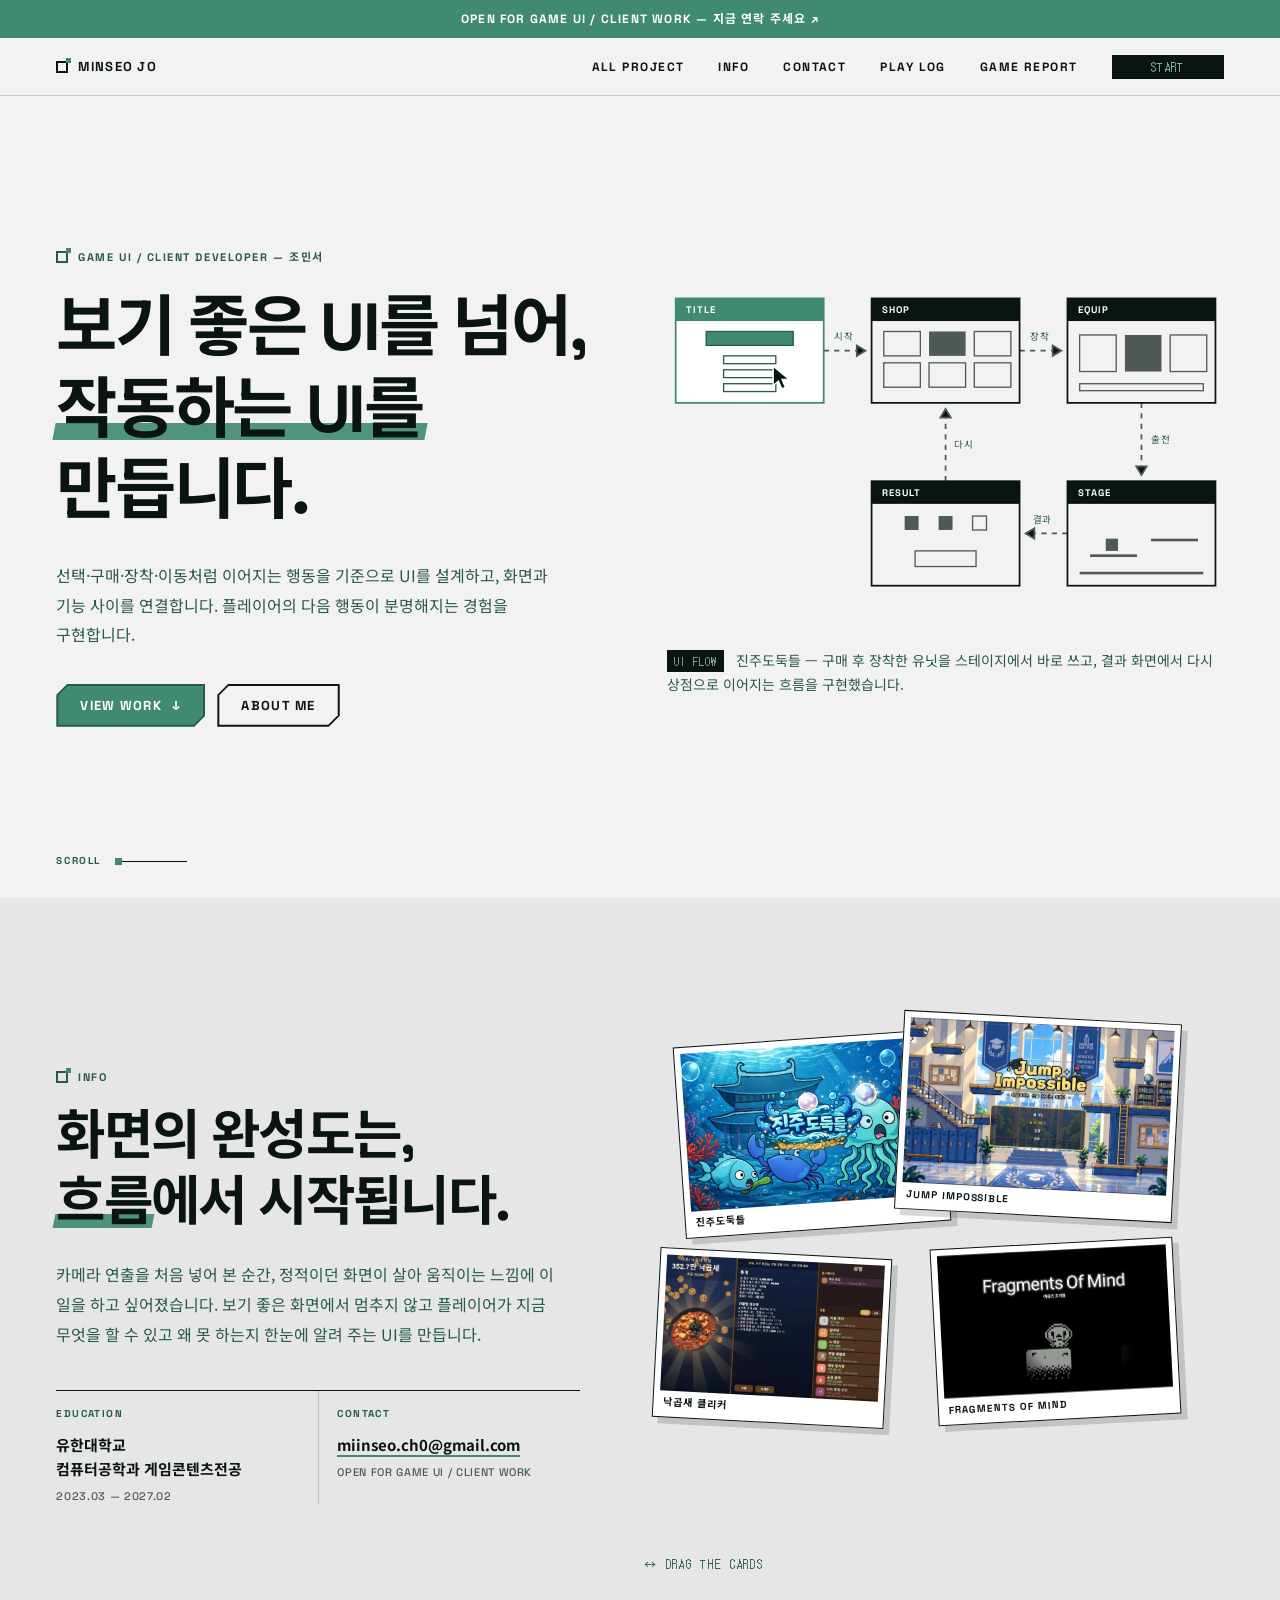
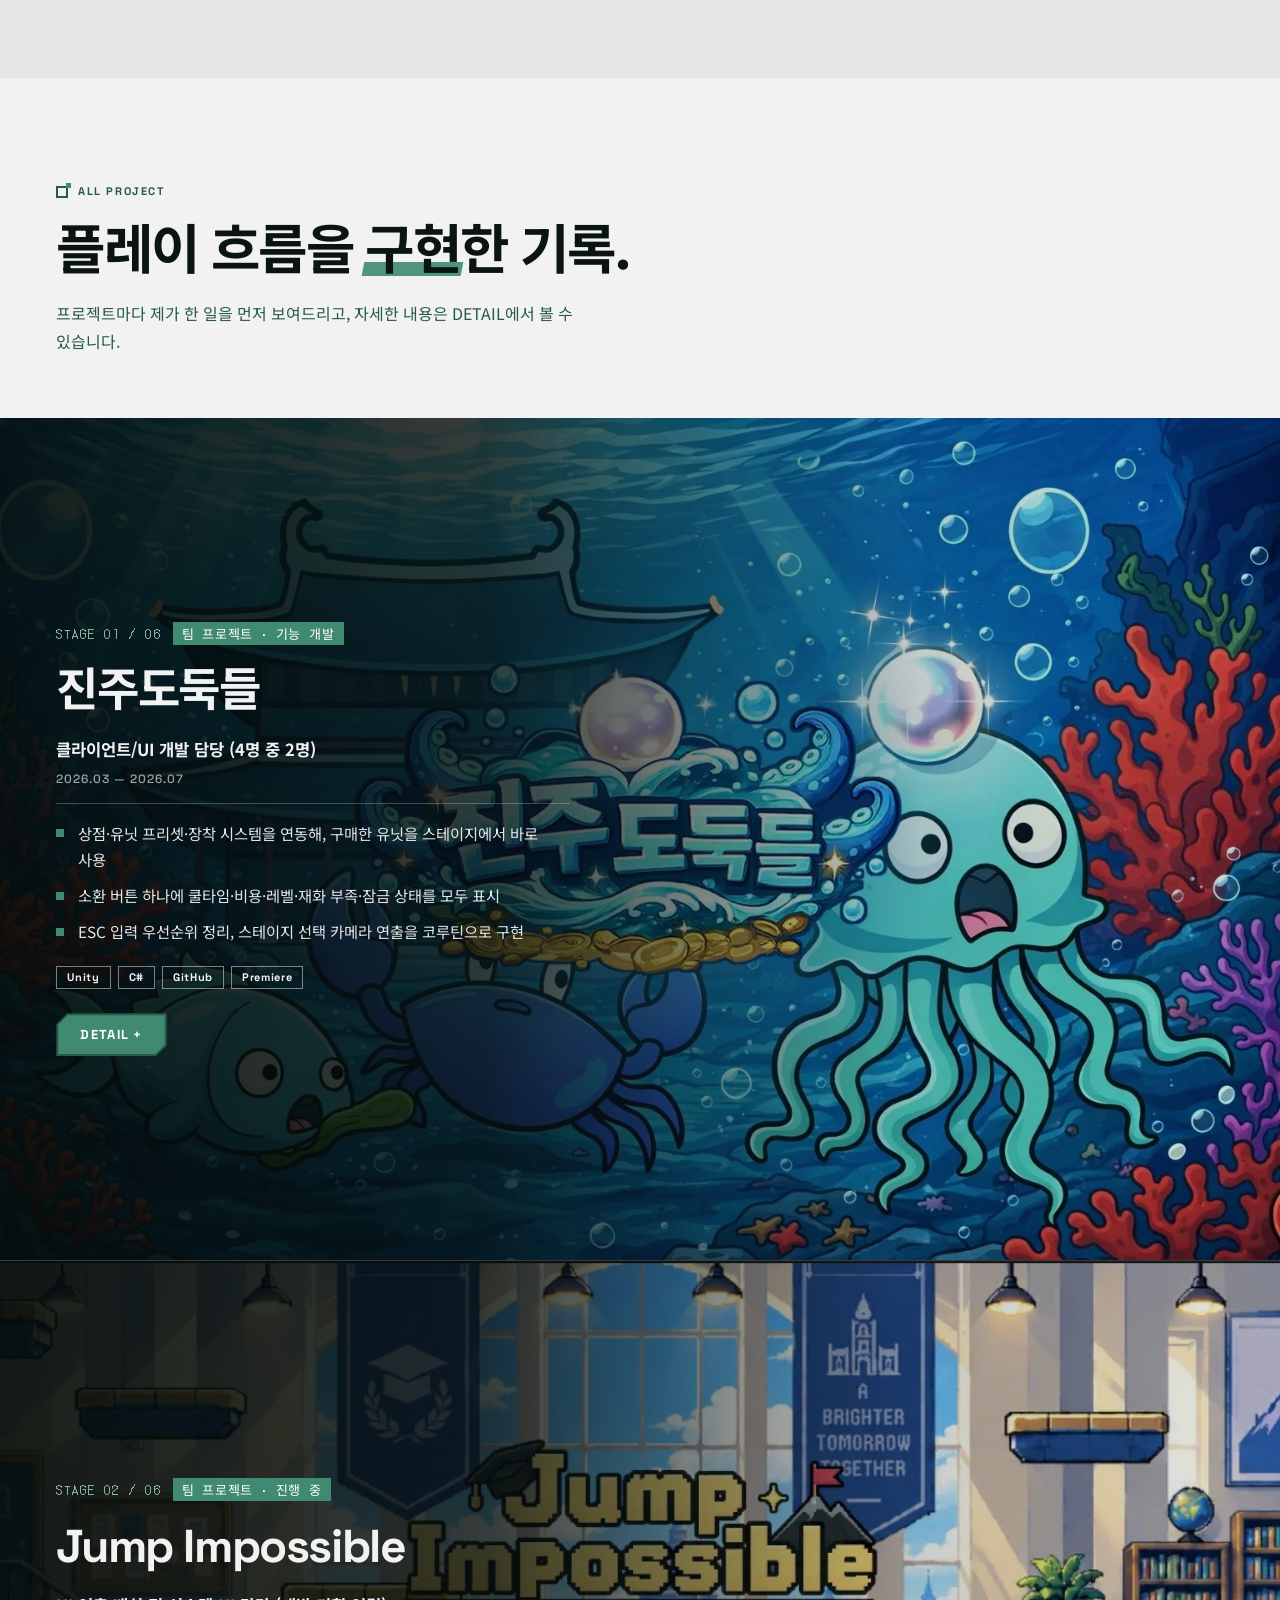
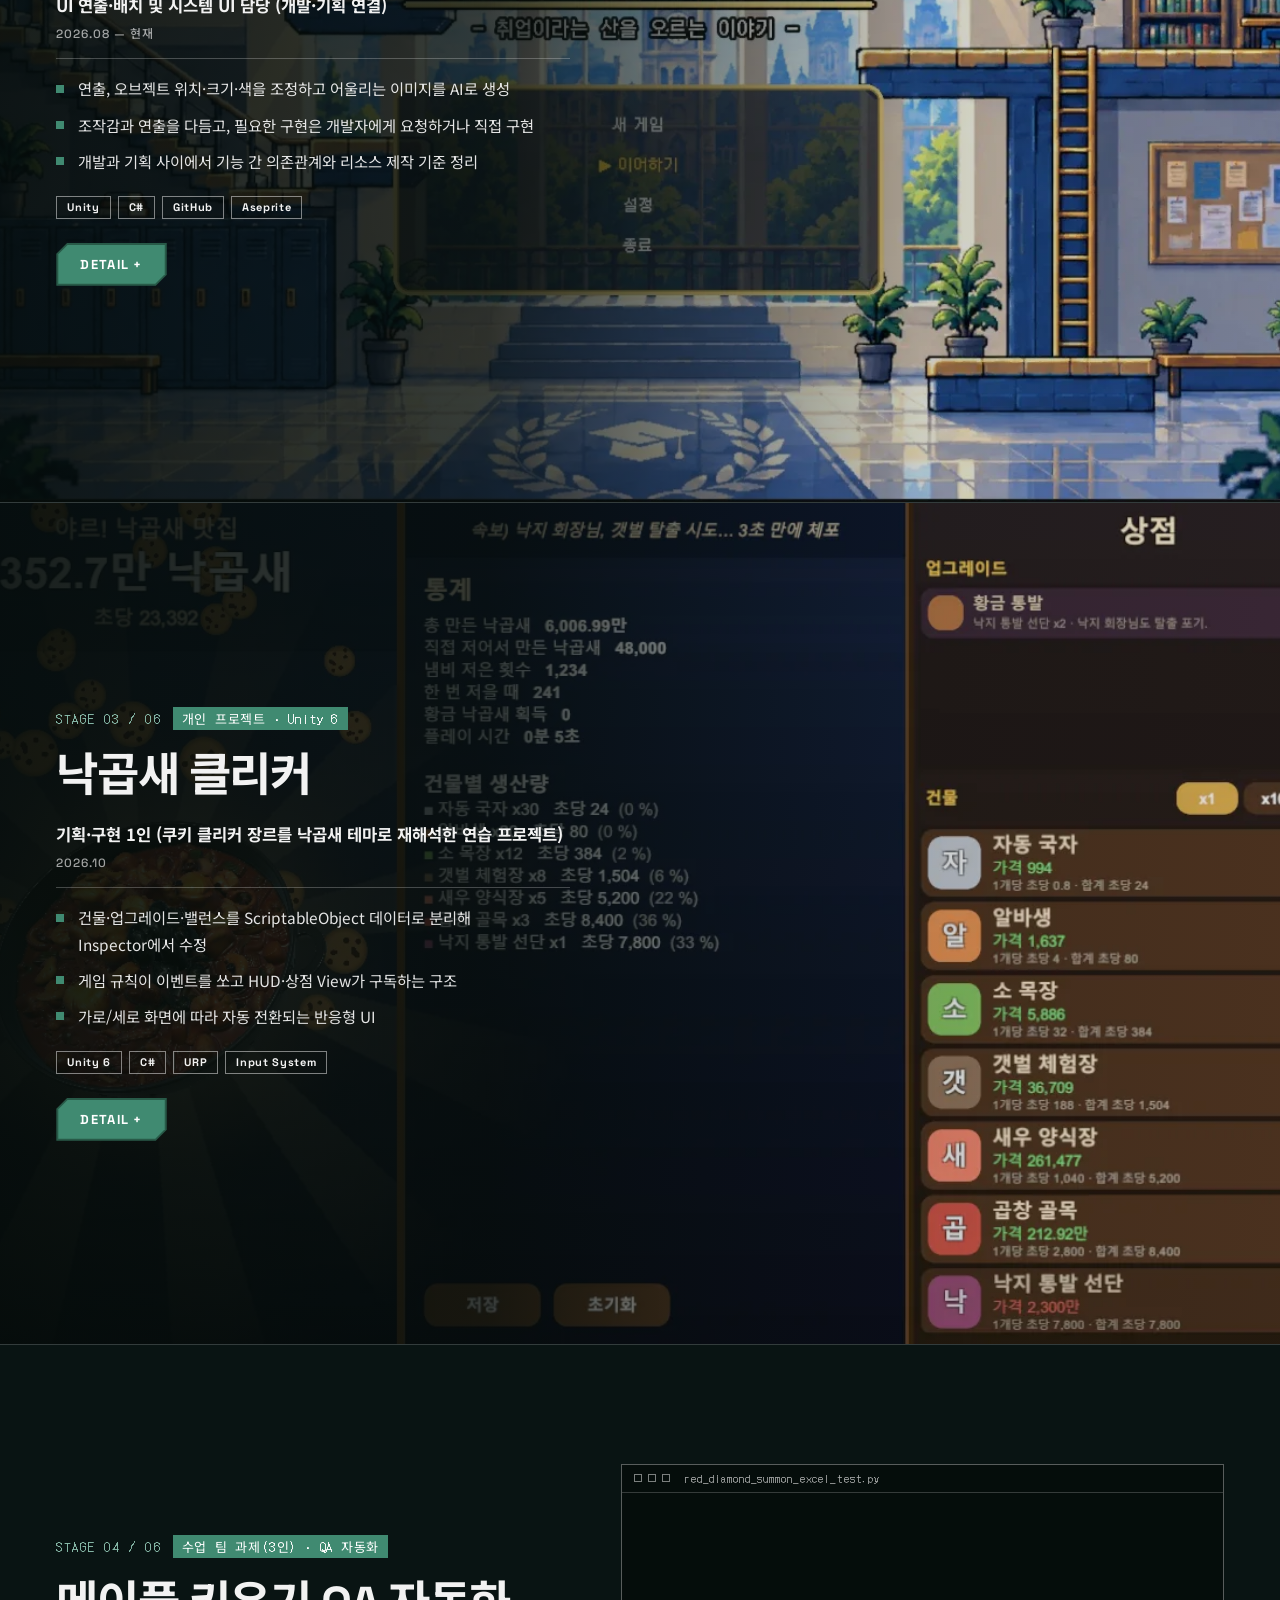
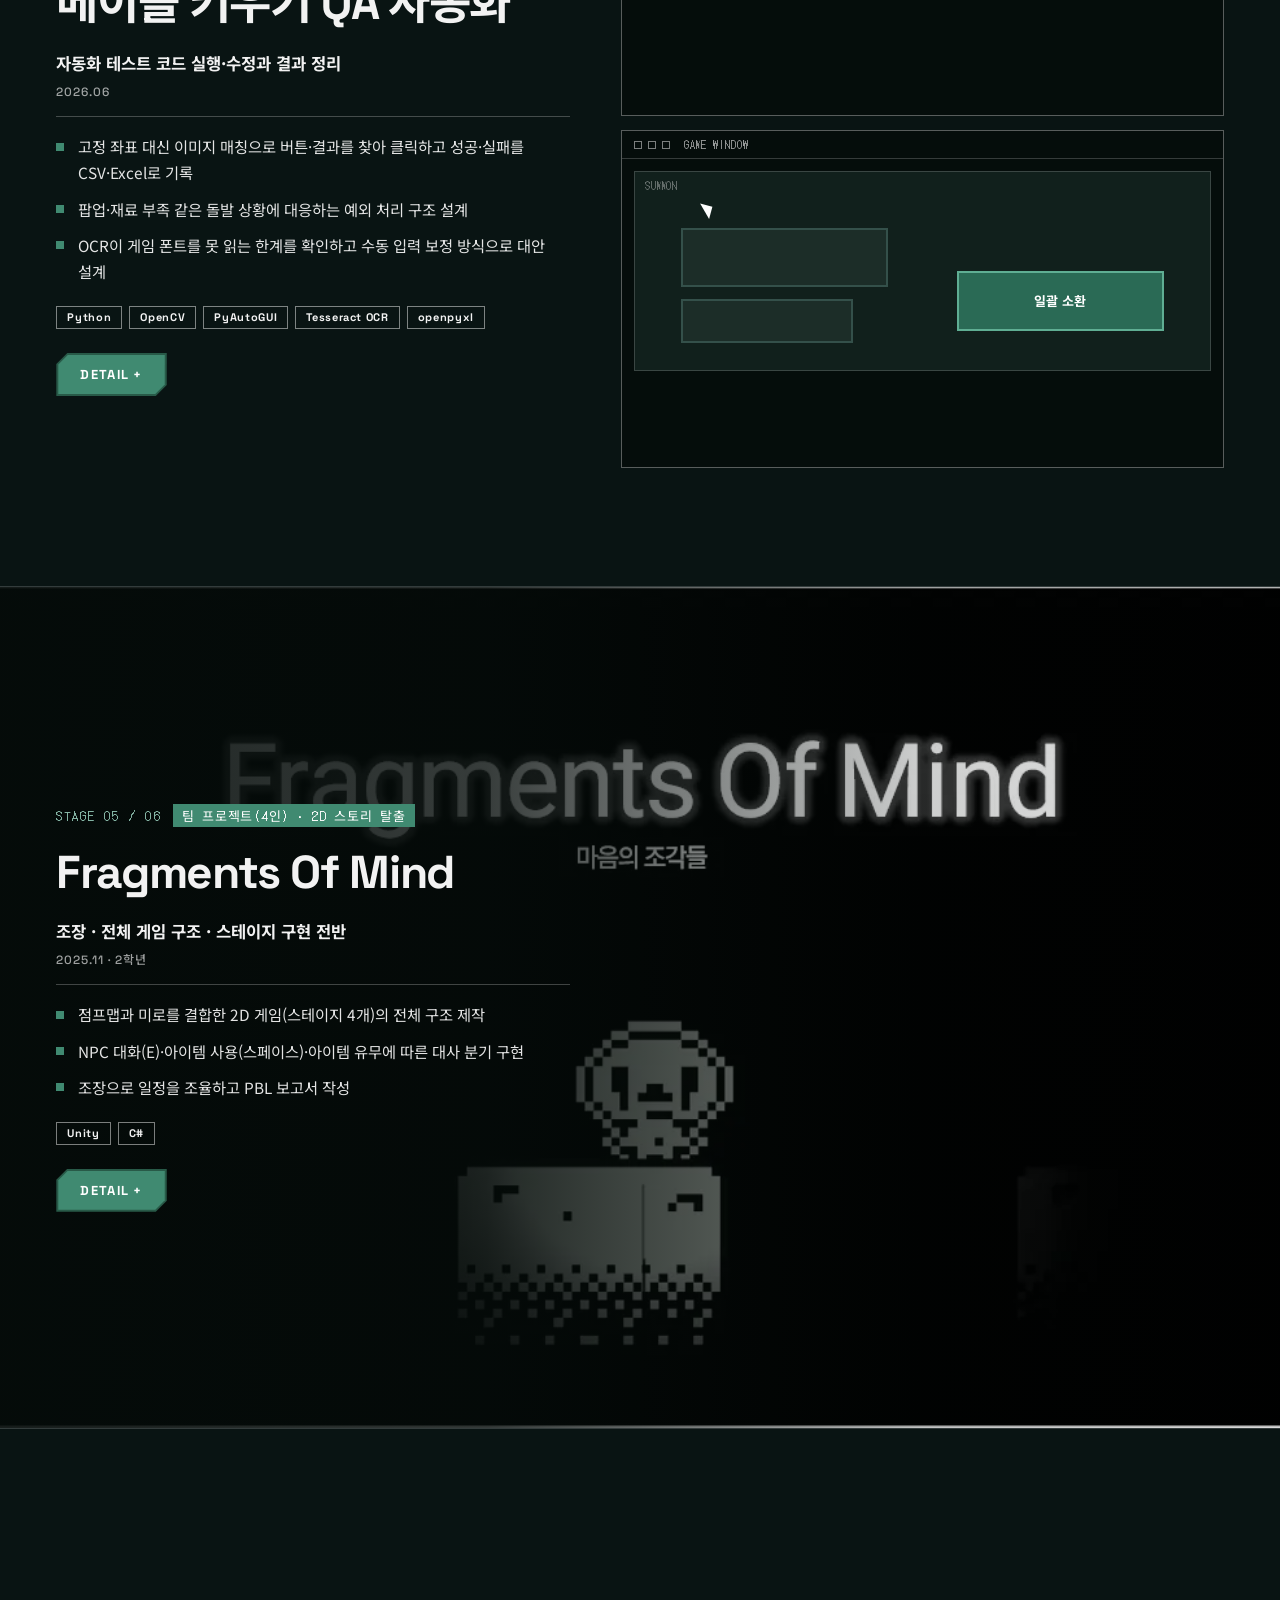
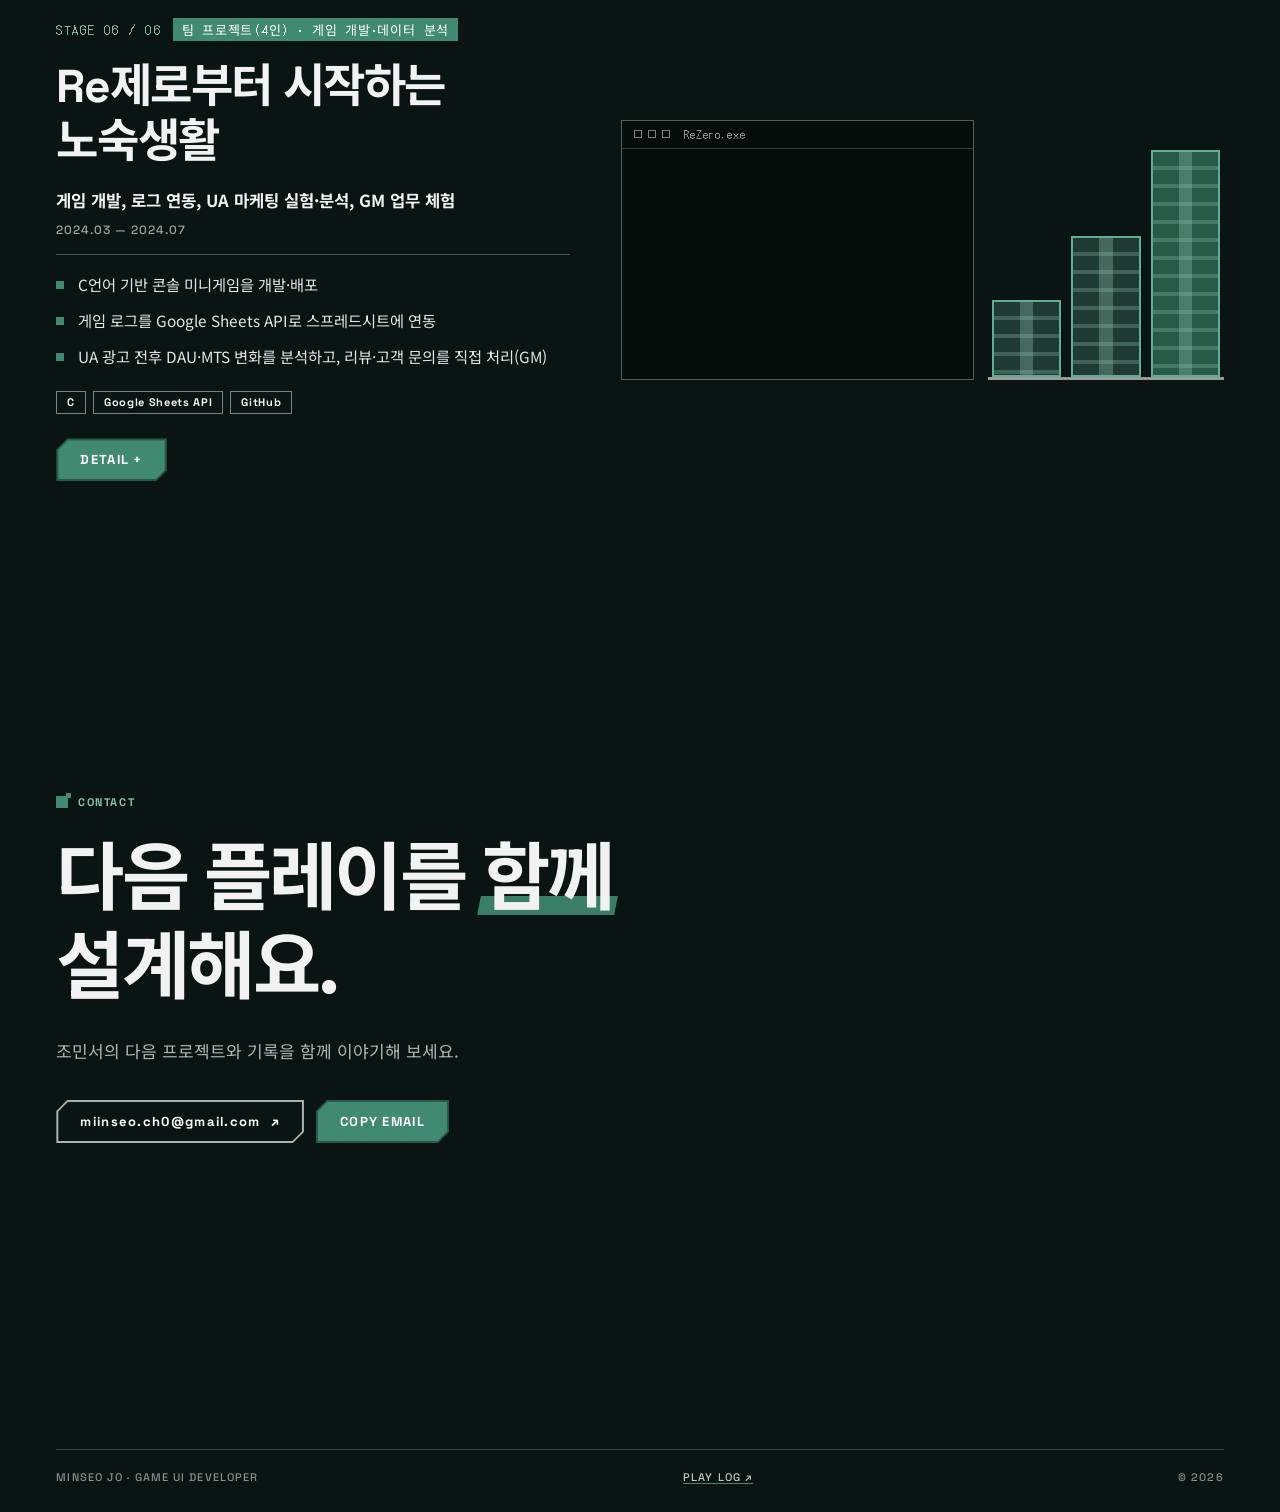
==== commit d032004b: "게임 분석 보고서 탭과 보고서 페이지 추가 Co-Authored-By: Claude Opus 5.5 <noreply@anthropic.com>" ====
--- a/index.html
+++ b/index.html
@@ -26,6 +26,7 @@
     <a class="nl" href="#info" data-nav="info">INFO</a>
     <a class="nl" href="#contact" data-nav="contact">CONTACT</a>
     <a class="nl" href="game-history.html">PLAY LOG</a>
+    <a class="nl" href="reports.html">GAME REPORT</a>
     <span class="stage" id="stage" aria-live="polite">START</span>
   </nav>
 </header>
--- a/style.css
+++ b/style.css
@@ -35,13 +35,12 @@
 /* top strip + solid bar */
 .strip { background: var(--green); color: #fff; text-align: center; font: 700 12px/1 var(--display); letter-spacing: 0.1em; }
 .strip a { display: block; padding: 13px 16px; transition: background 160ms var(--ease); }
-.strip a:hover { background: var(--ink); color: var(--green-tint); }
 .bar { position: sticky; top: 0; z-index: 60; height: var(--bar-h); display: flex; align-items: center; justify-content: space-between; gap: 16px; padding: 0 var(--gutter); background: rgba(242, 242, 242, 0.94); backdrop-filter: blur(10px); border-bottom: 1px solid var(--line); }
 .brand { display: inline-flex; align-items: center; gap: 10px; font: 700 13px/1 var(--display); letter-spacing: 0.1em; }
 .bar__nav { display: flex; align-items: center; gap: clamp(14px, 3vw, 34px); }
 .nl { position: relative; padding: 8px 0; font: 700 12px/1 var(--display); letter-spacing: 0.12em; color: var(--ink); transition: color 160ms var(--ease); }
 .nl::after { content: ""; position: absolute; left: 0; right: 0; bottom: 0; height: 2px; background: var(--green); transform: scaleX(0); transform-origin: left; transition: transform 240ms var(--ease); }
-.nl:hover::after, .nl.is-on::after { transform: scaleX(1); }
+.nl.is-on::after { transform: scaleX(1); }
 .nl.is-on { color: var(--green-deep); }
 .stage { padding: 6px 10px; background: var(--ink); color: var(--green-tint); font: 400 12px/1 var(--pixel); letter-spacing: 0.1em; min-width: 112px; text-align: center; }
 
@@ -60,14 +59,10 @@
   clip-path: polygon(var(--c) 0, 100% 0, 100% calc(100% - var(--c)), calc(100% - var(--c)) 100%, 0 100%, 0 var(--c)); transition: color 180ms var(--ease), transform 180ms var(--ease); }
 .btn::before { content: ""; position: absolute; z-index: -1; inset: 2px; background: var(--fill, var(--paper)); clip-path: polygon(calc(var(--c) - 1.5px) 0, 100% 0, 100% calc(100% - var(--c) + 1.5px), calc(100% - var(--c) + 1.5px) 100%, 0 100%, 0 calc(var(--c) - 1.5px)); transition: background 180ms var(--ease); }
 .btn span { display: inline-block; transition: transform 180ms var(--ease); }
-.btn:hover span { transform: translateY(2px); }
 .btn:active { transform: translateY(1px); }
 .btn--solid { --bd: var(--green-deep); --fill: var(--green); --fg: #fff; }
-.btn--solid:hover { --fill: var(--green-deep); }
 .btn--line { --bd: var(--ink); --fill: var(--paper); --fg: var(--ink); }
-.btn--line:hover { --fill: var(--ink); --fg: var(--paper); }
 .contact .btn--line { --bd: rgba(242, 242, 242, 0.7); --fill: var(--ink); --fg: #fff; }
-.contact .btn--line:hover { --fill: #fff; --fg: var(--ink); }
 .panel .btn--line { --bd: rgba(242, 242, 242, 0.7); --fill: transparent; }
 
 /* hero */
@@ -119,7 +114,6 @@
 .facts a { border-bottom: 2px solid var(--green); }
 .collage { position: relative; min-height: clamp(360px, 42vw, 560px); }
 .card { position: absolute; left: var(--x); top: var(--y); width: var(--w); padding: 6px 6px 0; background: #fff; border: 1px solid var(--ink); box-shadow: 6px 6px 0 rgba(9, 20, 19, 0.16); transform: rotate(var(--r)); cursor: grab; touch-action: none; user-select: none; transition: box-shadow 160ms var(--ease); }
-.card:hover { box-shadow: 9px 9px 0 rgba(9, 20, 19, 0.2); }
 .card.drag { cursor: grabbing; box-shadow: 14px 16px 0 rgba(9, 20, 19, 0.22); }
 .card img { width: 100%; aspect-ratio: 16 / 10; object-fit: cover; background: #000; }
 .card figcaption { padding: 7px 4px 9px; font: 700 10px/1 var(--display); letter-spacing: 0.1em; text-transform: uppercase; }
@@ -166,18 +160,20 @@
 .gx-btn { position: absolute; left: 56%; top: 50%; width: 36%; height: 30%; display: grid; place-items: center; background: #2a6a55; border: 2px solid #5fae93; font: 700 13px/1 var(--body); color: #fff; }
 .gx-dummy { position: absolute; left: 8%; top: 28%; width: 36%; height: 30%; background: #1c2d28; border: 2px solid #34504a; }
 .gx-dummy.b { top: 64%; height: 22%; width: 30%; }
-.gx-scan { position: absolute; left: 2%; right: 2%; top: 4%; height: 2px; background: var(--green-tint); box-shadow: 0 0 12px var(--green-tint); opacity: 0; animation: gxscan 8s linear infinite; }
+.gx-scan { position: absolute; left: 2%; right: 2%; top: 0; height: 100%; opacity: 0; pointer-events: none; animation: gxscan 8s linear infinite; }
+.gx-scan::after { content: ""; position: absolute; left: 0; right: 0; top: 0; height: 2px; background: var(--green-tint); box-shadow: 0 0 12px var(--green-tint); }
 .gx-box { position: absolute; border: 2px solid var(--green-tint); opacity: 0; animation: gxbox 8s var(--ease) infinite; }
 .gx-tag { position: absolute; left: 55%; top: 40%; padding: 3px 6px; background: var(--green); color: #fff; font: 400 10px/1 var(--pixel); letter-spacing: 0.08em; opacity: 0; animation: gxtag 8s linear infinite; }
-.gx-cursor { position: absolute; left: 12%; top: 14%; width: 0; height: 0; border-left: 9px solid #fff; border-top: 9px solid transparent; border-bottom: 9px solid transparent; transform: rotate(-30deg); animation: gxcur 8s var(--ease) infinite; }
+.gx-cursor { position: absolute; inset: 0; pointer-events: none; animation: gxcur 8s var(--ease) infinite; }
+.gx-cursor::after { content: ""; position: absolute; left: 12%; top: 14%; width: 0; height: 0; border-left: 9px solid #fff; border-top: 9px solid transparent; border-bottom: 9px solid transparent; transform: rotate(-30deg); }
 .gx-rip { position: absolute; left: 73%; top: 65%; width: 26px; height: 26px; margin: -13px; border: 2px solid var(--green-tint); border-radius: 50%; opacity: 0; animation: gxrip 8s linear infinite; }
 .gx-log { display: grid; gap: 4px; padding: 0 16px 14px; font: 400 clamp(11px, 1vw, 13px)/1.6 var(--pixel); color: var(--green-tint); }
 .gx-log p { opacity: 0; animation: gxlog 8s linear infinite; }
 .gx-log p:nth-child(2) { animation-delay: 0s; color: #ff9b7a; }
-@keyframes gxscan { 0%, 6% { opacity: 0; top: 4%; } 10% { opacity: 1; top: 4%; } 38% { opacity: 1; top: 92%; } 42%, 100% { opacity: 0; top: 92%; } }
+@keyframes gxscan { 0%, 6% { opacity: 0; transform: translateY(4%); } 10% { opacity: 1; transform: translateY(4%); } 38% { opacity: 1; transform: translateY(92%); } 42%, 100% { opacity: 0; transform: translateY(92%); } }
 @keyframes gxbox { 0%, 8% { opacity: 0; left: 2%; top: 4%; width: 96%; height: 92%; } 14% { opacity: 1; left: 2%; top: 4%; width: 96%; height: 92%; } 42% { opacity: 1; left: 2%; top: 4%; width: 96%; height: 92%; } 54%, 94% { opacity: 1; left: 55%; top: 48%; width: 38%; height: 34%; } 100% { opacity: 0; left: 55%; top: 48%; width: 38%; height: 34%; } }
 @keyframes gxtag { 0%, 54% { opacity: 0; } 58%, 94% { opacity: 1; } 100% { opacity: 0; } }
-@keyframes gxcur { 0%, 40% { left: 12%; top: 14%; } 62%, 100% { left: 70%; top: 62%; } }
+@keyframes gxcur { 0%, 40% { transform: translate(0, 0); } 62%, 100% { transform: translate(58%, 48%); } }
 @keyframes gxrip { 0%, 63% { opacity: 0; transform: scale(0.3); } 64% { opacity: 1; transform: scale(0.3); } 78% { opacity: 0; transform: scale(2.4); } 100% { opacity: 0; } }
 @keyframes gxlog { 0%, 62% { opacity: 0; } 68%, 94% { opacity: 1; } 100% { opacity: 0; } }
 .gx-log p:nth-child(1) { animation-name: gxlog; }
@@ -193,12 +189,12 @@
 .cons .g { color: var(--green-tint); } .cons .d { color: rgba(242, 242, 242, 0.5); }
 .cons .cur::after { content: "\2588"; margin-left: 4px; color: var(--green-tint); animation: blink 1s steps(1) infinite; }
 @keyframes blink { 50% { opacity: 0; } }
-.city { position: relative; height: 230px; display: flex; align-items: flex-end; gap: 10px; padding: 0 4px; border-bottom: 3px solid rgba(242, 242, 242, 0.6); }
-.bd { position: relative; flex: 1; background: #1f3a32; border: 2px solid #5fae93; animation: grow 5s var(--ease) infinite alternate; background-image: linear-gradient(90deg, transparent 0 40%, rgba(140, 191, 174, 0.35) 40% 60%, transparent 60%), repeating-linear-gradient(180deg, transparent 0 14px, rgba(140, 191, 174, 0.3) 14px 18px); }
-.bd:nth-child(1) { --h: 34%; animation-delay: 0s; }
-.bd:nth-child(2) { --h: 62%; animation-delay: 0.5s; }
-.bd:nth-child(3) { --h: 100%; animation-delay: 1s; background-color: var(--green-deep); }
-@keyframes grow { 0% { height: 16%; } 55%, 100% { height: var(--h); } }
+.city { position: relative; overflow: hidden; height: 230px; display: flex; align-items: flex-end; gap: 10px; padding: 0 4px; border-bottom: 3px solid rgba(242, 242, 242, 0.6); }
+.bd { position: relative; flex: 1; background: #1f3a32; border: 2px solid #5fae93; height: var(--h); animation: grow 5s var(--ease) infinite alternate backwards; background-image: linear-gradient(90deg, transparent 0 40%, rgba(140, 191, 174, 0.35) 40% 60%, transparent 60%), repeating-linear-gradient(180deg, transparent 0 14px, rgba(140, 191, 174, 0.3) 14px 18px); }
+.bd:nth-child(1) { --h: 34%; --s: 0.47; animation-delay: 0s; }
+.bd:nth-child(2) { --h: 62%; --s: 0.26; animation-delay: 0.5s; }
+.bd:nth-child(3) { --h: 100%; --s: 0.16; animation-delay: 1s; background-color: var(--green-deep); }
+@keyframes grow { 0% { transform: translateY(calc((1 - var(--s)) * 100%)); } 55%, 100% { transform: none; } }
 
 /* contact */
 .contact { position: relative; padding: clamp(80px, 14vh, 160px) var(--gutter) 28px; background: var(--ink); color: var(--paper); min-height: calc(var(--vh, 100svh) - var(--bar-h)); display: flex; flex-direction: column; }
@@ -216,7 +212,6 @@
 .drawer { position: fixed; z-index: 80; top: 0; right: 0; bottom: 0; width: min(560px, 100vw); overflow-y: auto; padding: 72px clamp(20px, 3vw, 40px) 40px; background: var(--paper); color: var(--ink); border-left: 2px solid var(--ink); transform: translateX(104%); transition: transform 420ms var(--ease); }
 .drawer.open { transform: none; }
 .drawer__close { position: absolute; top: 18px; right: 18px; width: 42px; height: 42px; border: 1px solid var(--ink); font-size: 14px; transition: background 160ms var(--ease), color 160ms var(--ease); }
-.drawer__close:hover { background: var(--green); color: #fff; }
 .drawer h3 { margin-top: 14px; font: 700 clamp(1.8rem, 3.6vw, 2.6rem)/1.15 var(--display); letter-spacing: -0.03em; }
 .drawer__meta { margin-top: 12px; font: 500 12px/1.5 var(--display); letter-spacing: 0.06em; color: var(--ink-soft); }
 .drawer__role { margin-top: 18px; padding: 14px 0; border-top: 1px solid var(--ink); border-bottom: 1px solid var(--line); font-weight: 700; font-size: 16px; }
@@ -229,8 +224,6 @@
 .drawer__links { display: flex; gap: 10px; flex-wrap: wrap; margin-top: 26px; }
 .drawer__links a { --c: 9px; position: relative; isolation: isolate; padding: 12px 18px; background: var(--ink); color: var(--ink); font: 700 12px/1 var(--display); letter-spacing: 0.08em; clip-path: polygon(var(--c) 0, 100% 0, 100% calc(100% - var(--c)), calc(100% - var(--c)) 100%, 0 100%, 0 var(--c)); }
 .drawer__links a::before { content: ""; position: absolute; z-index: -1; inset: 2px; background: var(--paper); clip-path: polygon(calc(var(--c) - 1.5px) 0, 100% 0, 100% calc(100% - var(--c) + 1.5px), calc(100% - var(--c) + 1.5px) 100%, 0 100%, 0 calc(var(--c) - 1.5px)); transition: background 160ms var(--ease); }
-.drawer__links a:hover::before { background: var(--green); }
-.drawer__links a:hover { color: #fff; }
 
 @media (max-width: 960px) {
   .hero { grid-template-columns: minmax(0, 1fr); padding-top: 32px; }
@@ -260,3 +253,20 @@
   .gx-tag, .gx-log p { opacity: 1; }
   .bd { height: var(--h); }
 }
+
+/* hover only where a real pointer exists (no sticky hover on touch) */
+@media (hover: hover) and (pointer: fine) {
+  .strip a:hover { background: var(--ink); color: var(--green-tint); }
+  .nl:hover::after { transform: scaleX(1); }
+  .btn:hover span { transform: translateY(2px); }
+  .btn--solid:hover { --fill: var(--green-deep); }
+  .btn--line:hover { --fill: var(--ink); --fg: var(--paper); }
+  .contact .btn--line:hover { --fill: #fff; --fg: var(--ink); }
+  .card:hover { box-shadow: 9px 9px 0 rgba(9, 20, 19, 0.2); }
+  .drawer__close:hover { background: var(--green); color: #fff; }
+  .drawer__links a:hover::before { background: var(--green); }
+  .drawer__links a:hover { color: #fff; }
+}
+a, button { -webkit-tap-highlight-color: transparent; }
+/* pause looping scenes while they are off screen */
+.js .panel:not(.live) .scene *, .js .panel:not(.live) .scene *::after { animation-play-state: paused; }
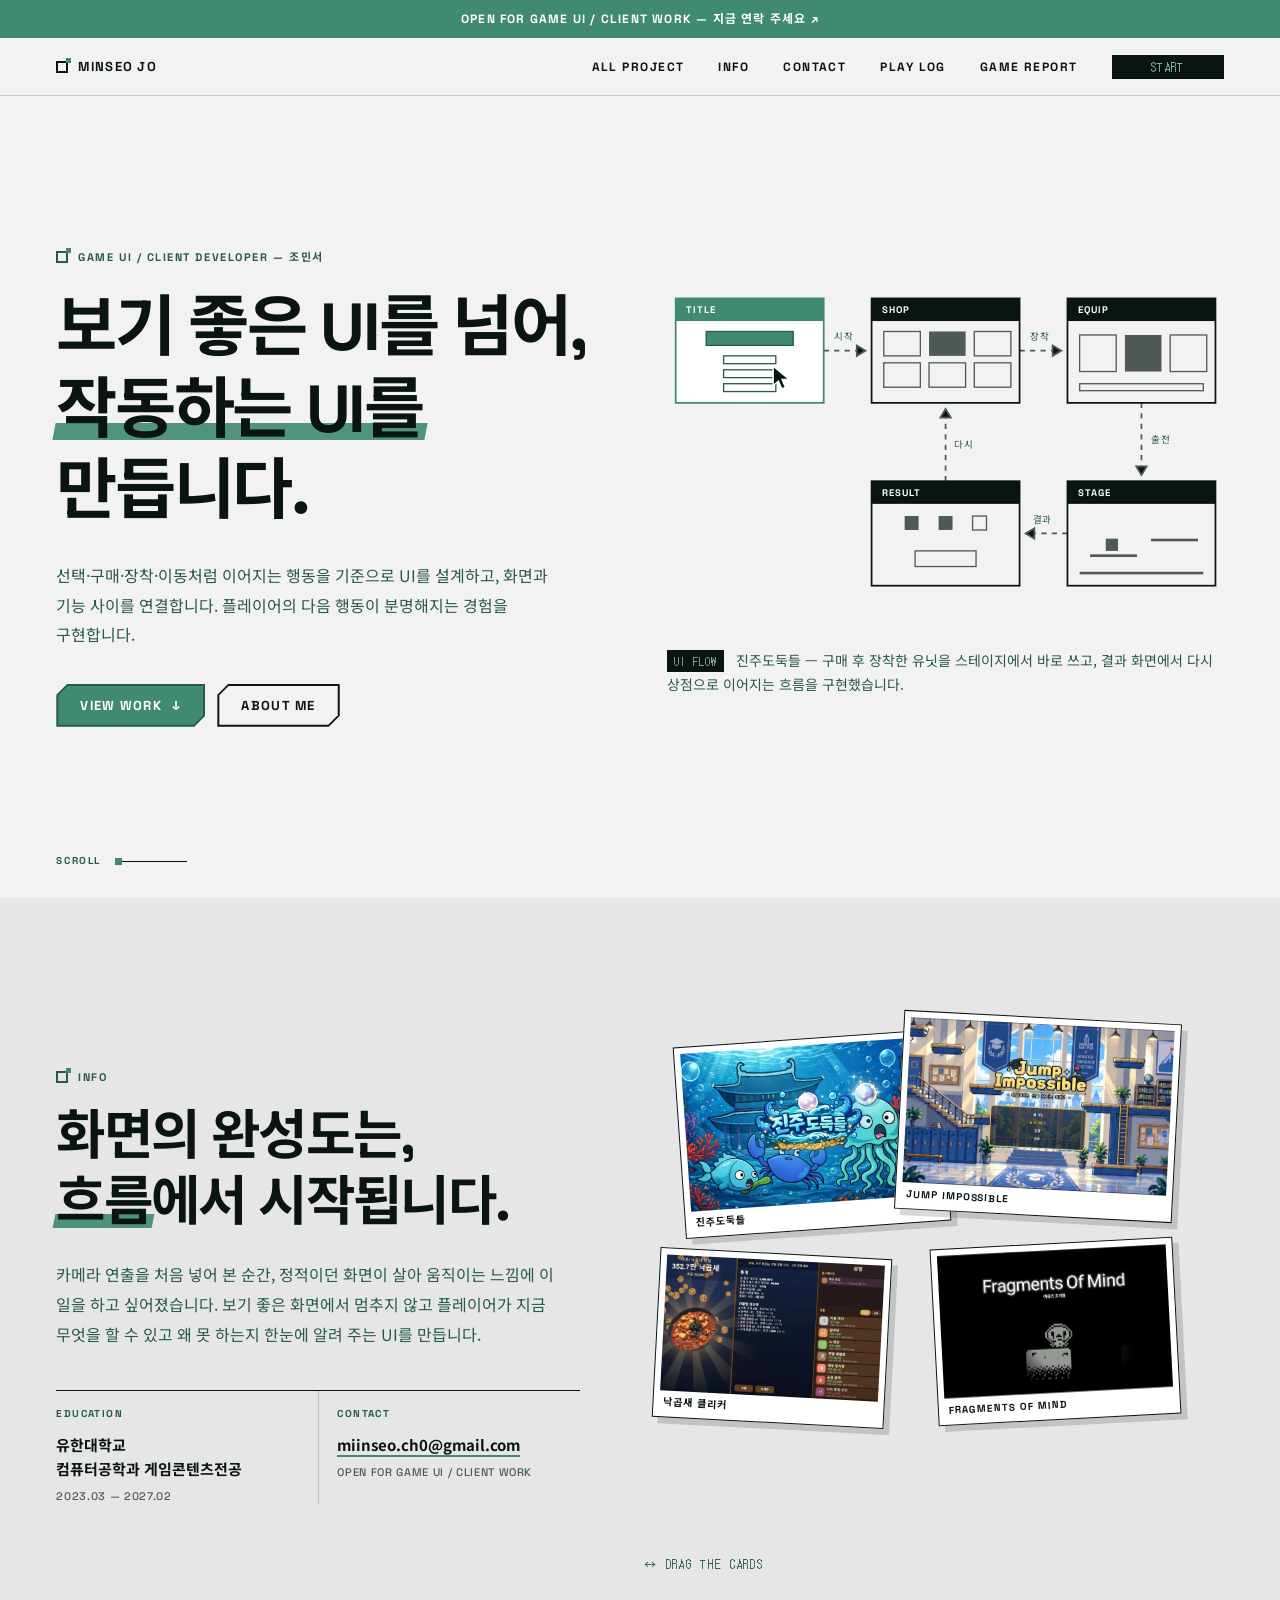
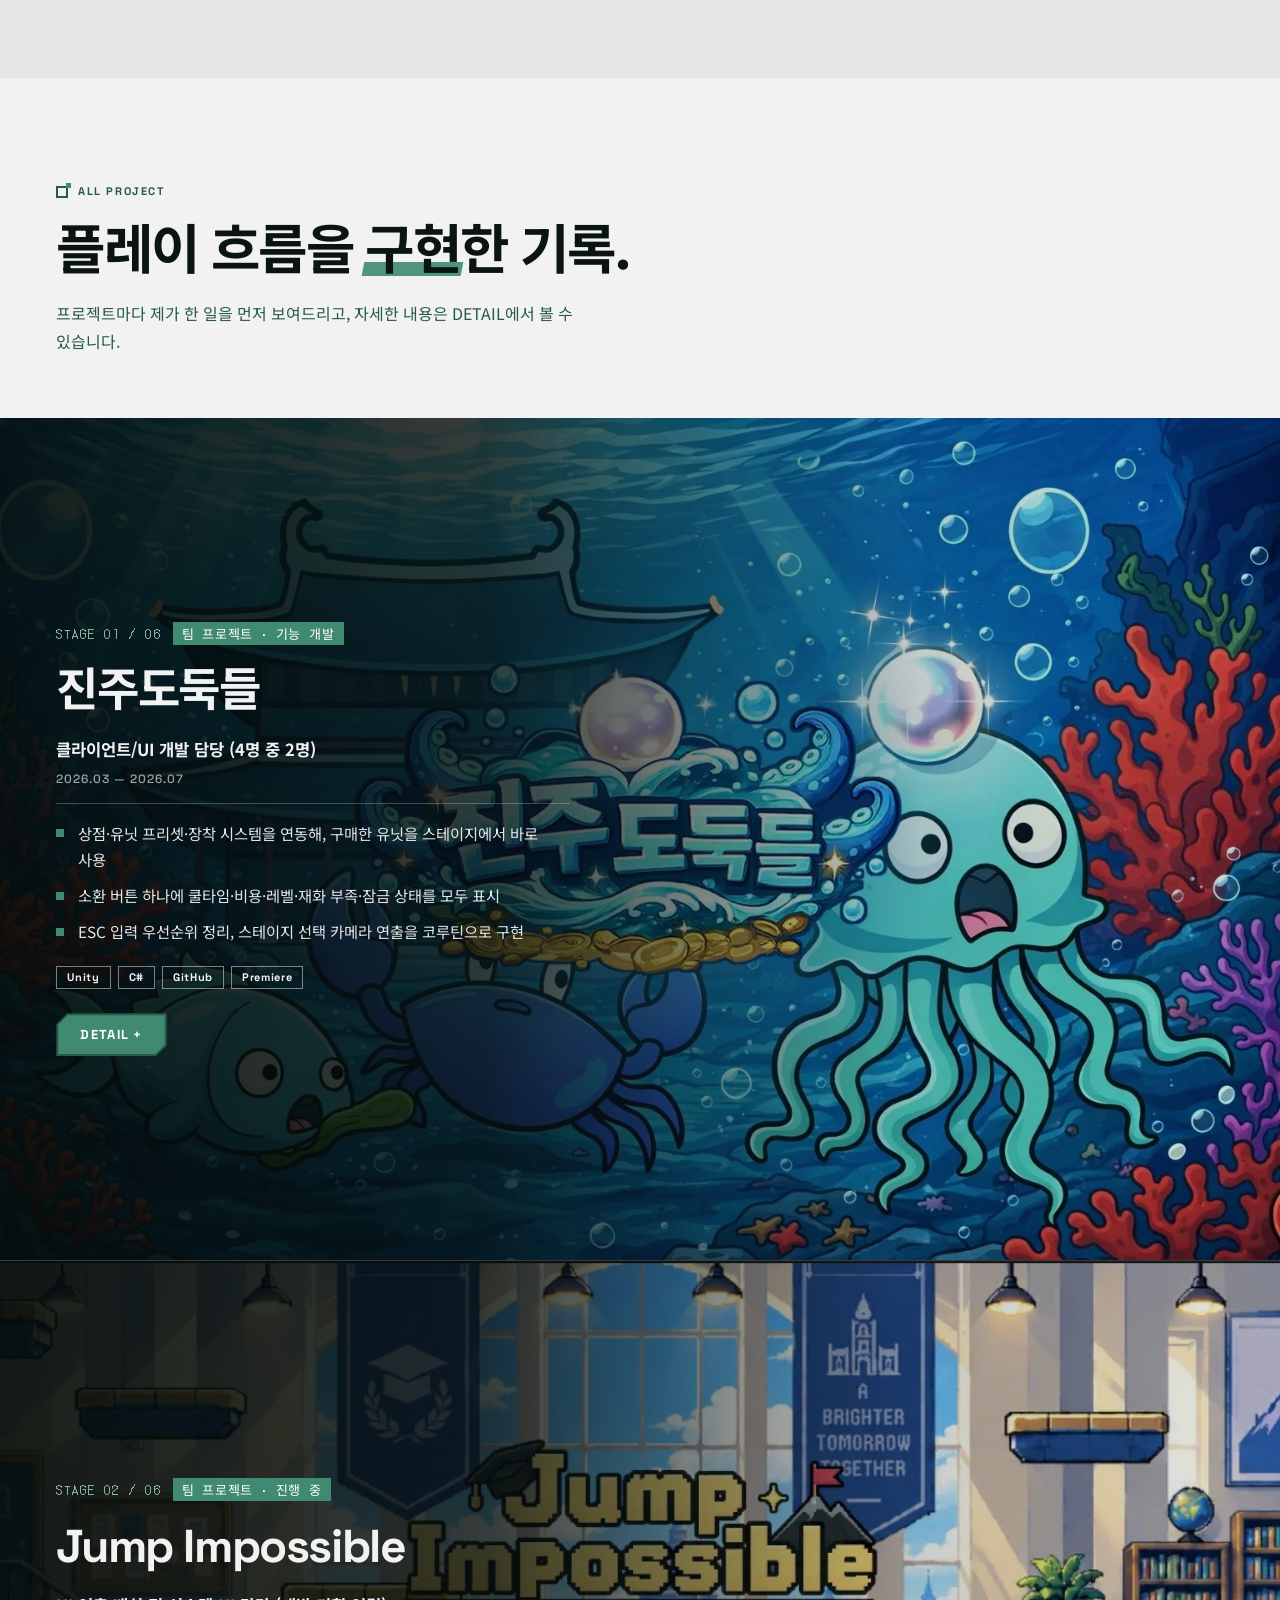
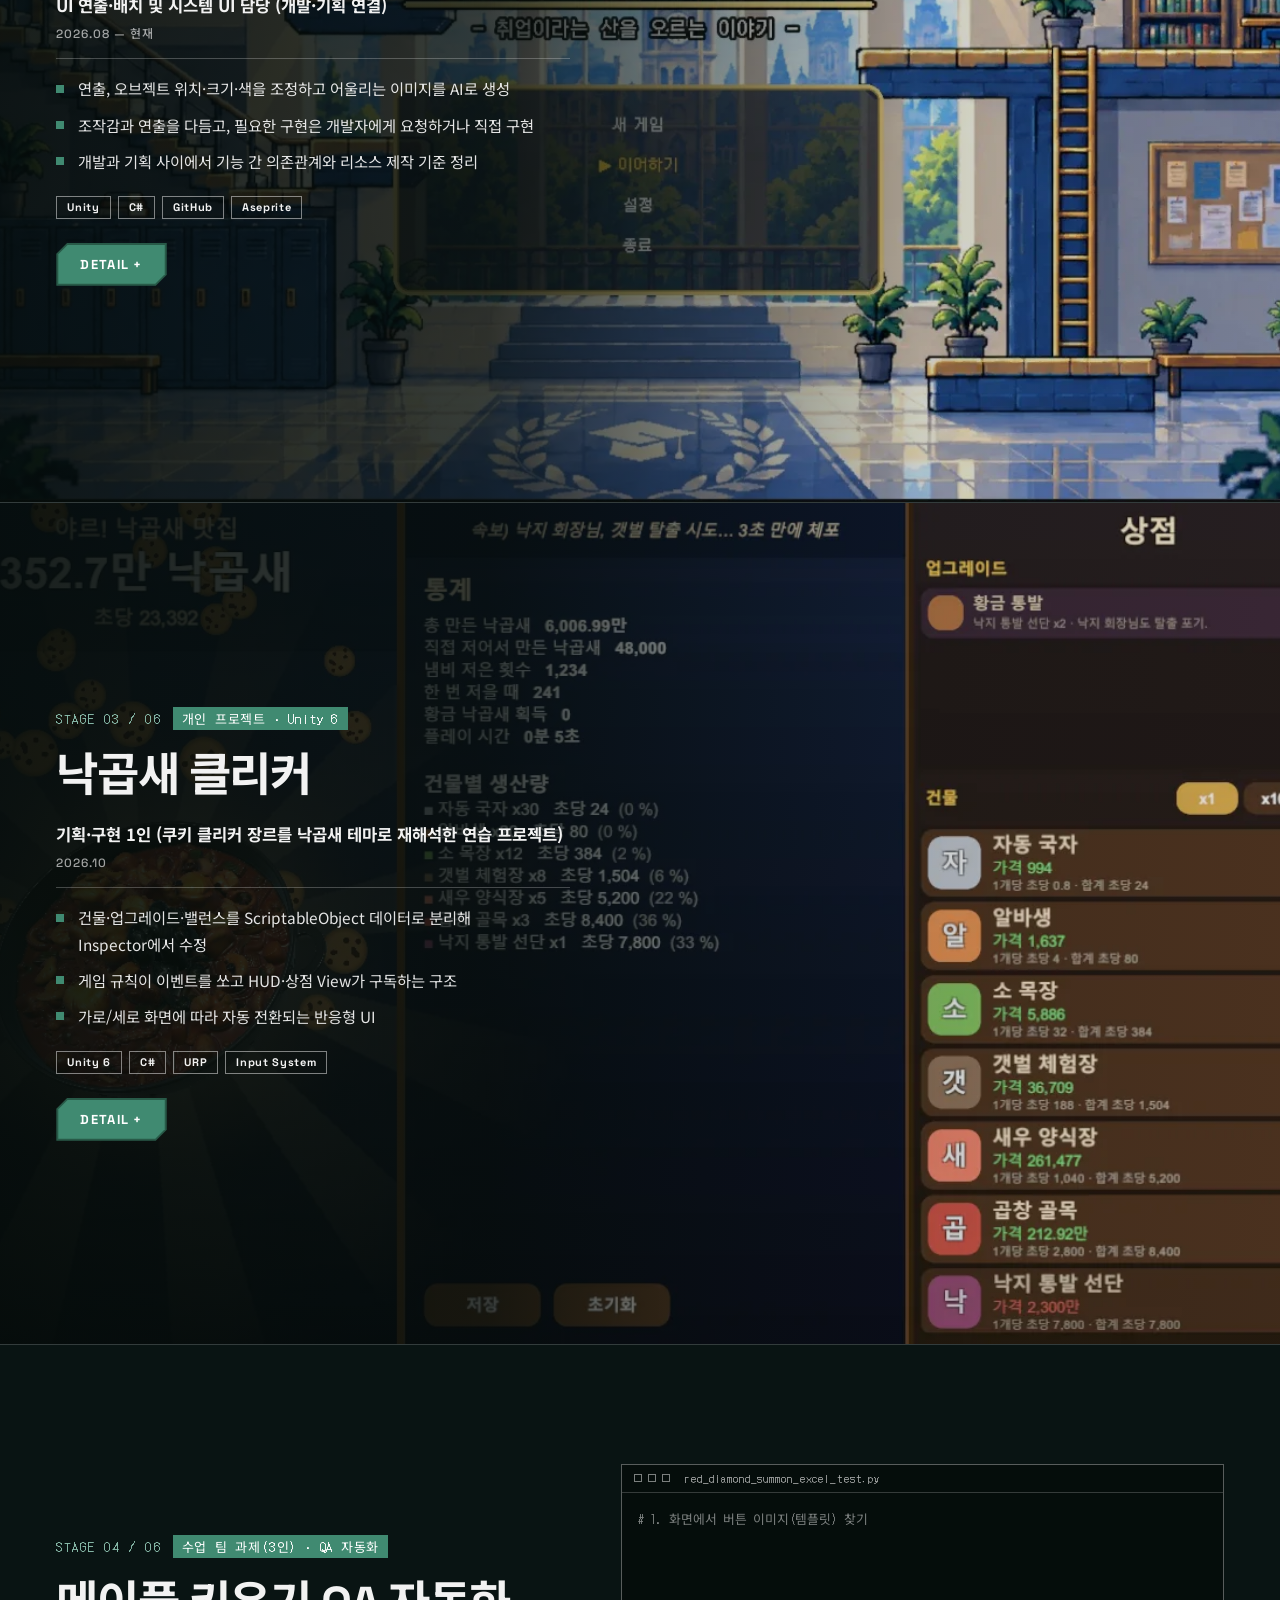
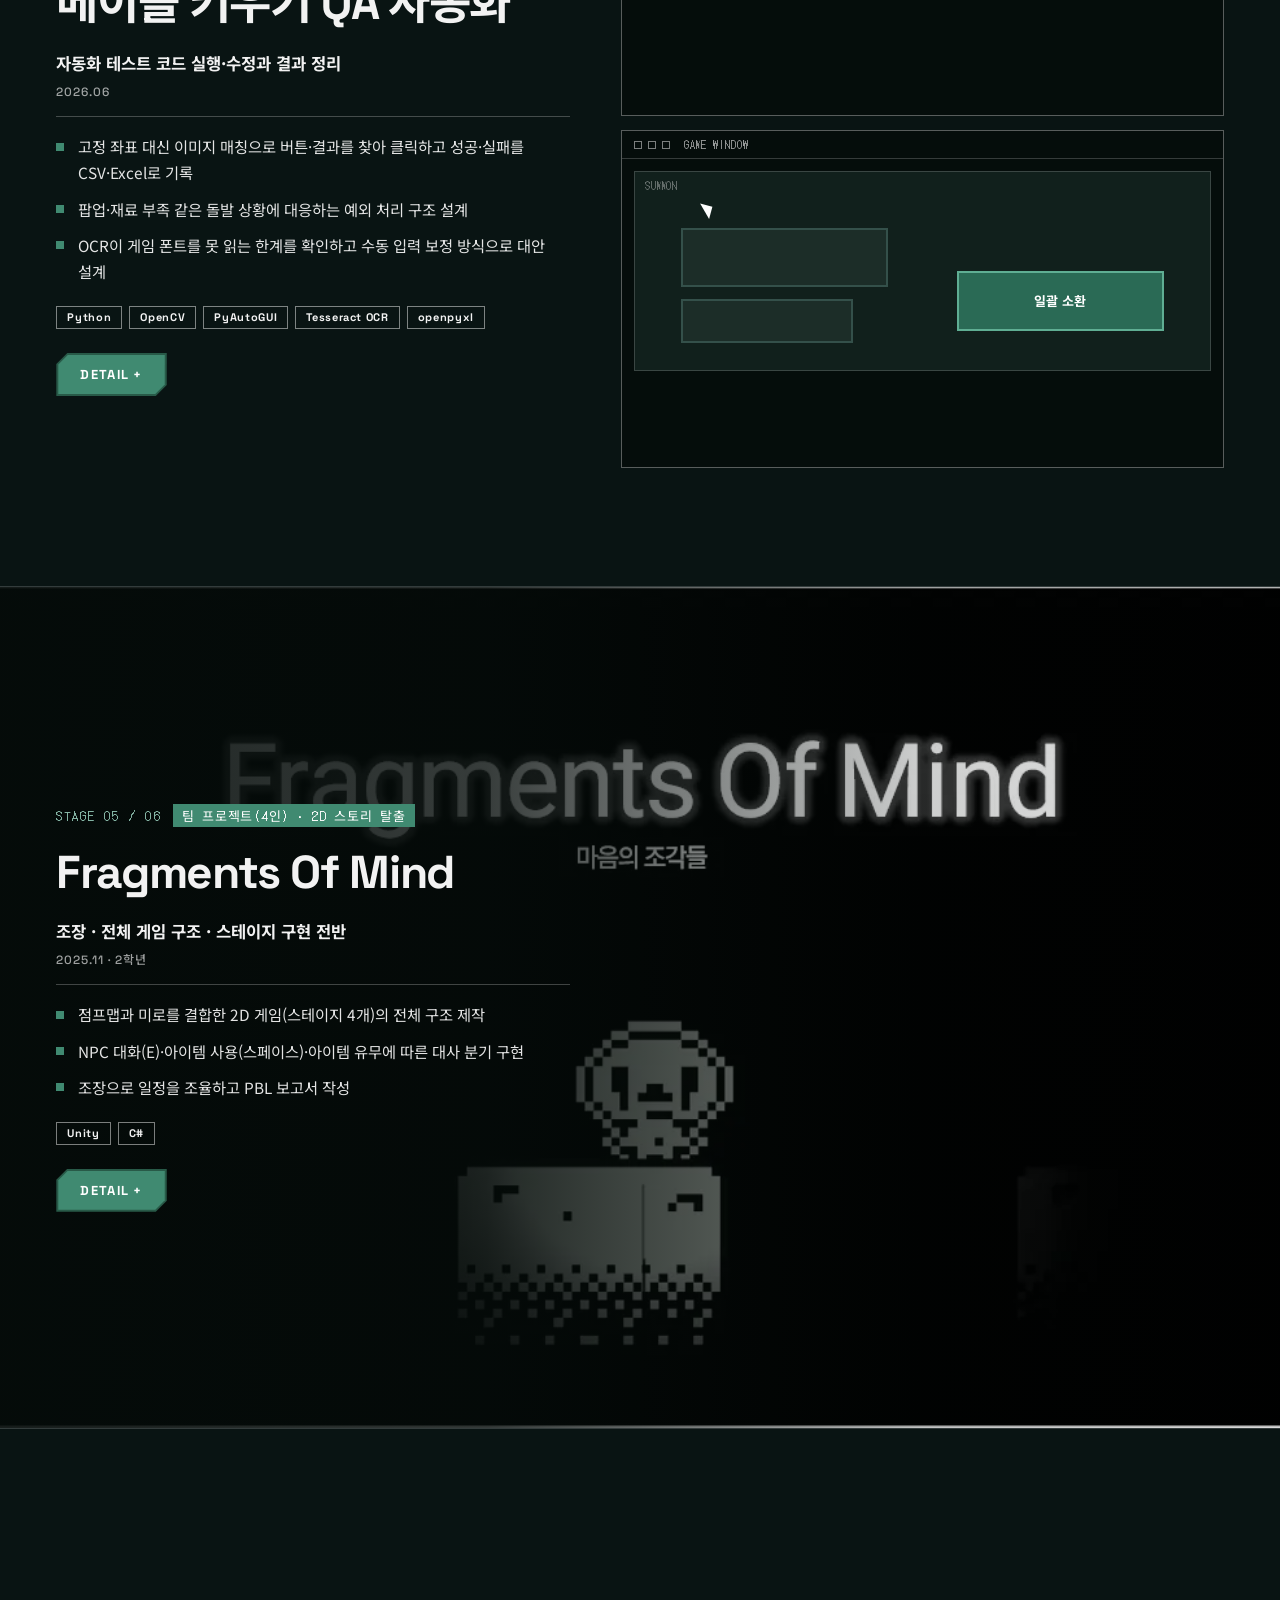
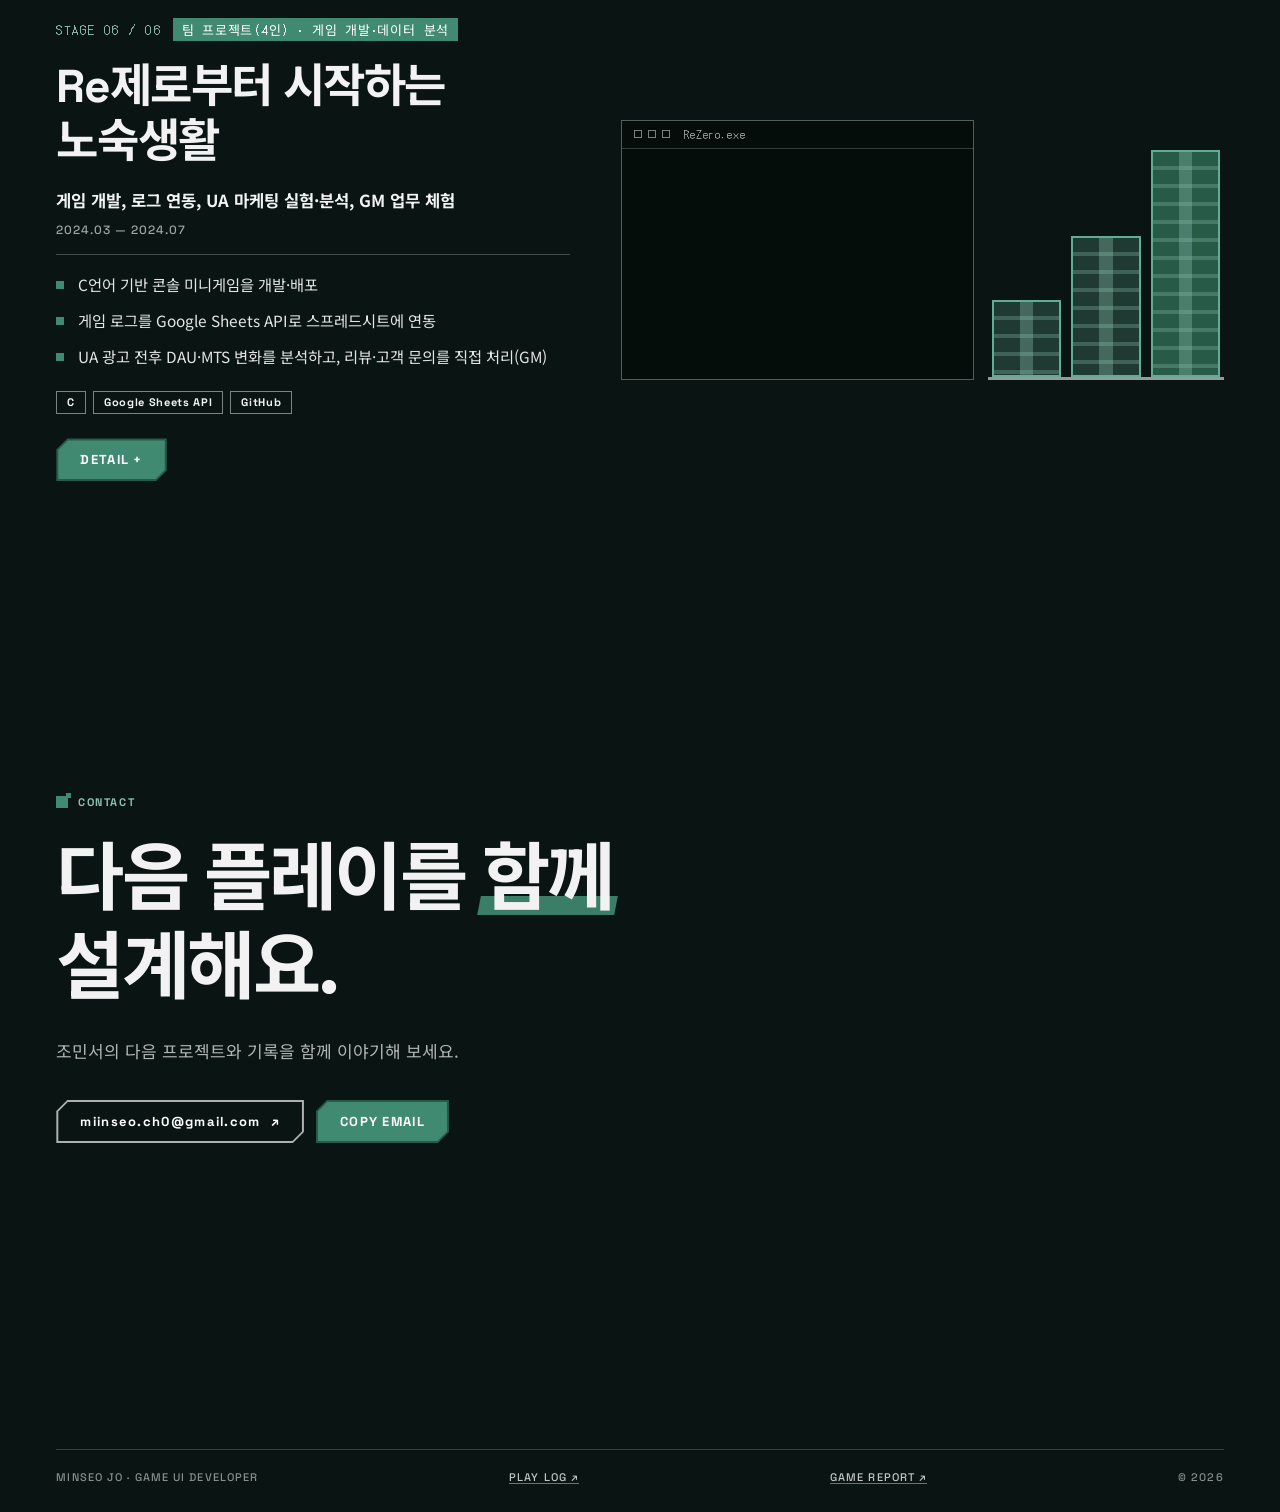
==== commit de7b03f7: "화산귀환 분석 보고서 추가와 플레이 로그 확장 - 게임 분석 보고서에 소드X스태프:화산귀환 콜라보 분석 추가 (reports/sword-staff.html) - 휴대폰에서 상단 메" ====
--- a/index.html
+++ b/index.html
@@ -96,7 +96,7 @@
       <a class="btn btn--line" href="mailto:miinseo.ch0@gmail.com">miinseo.ch0@gmail.com <span aria-hidden="true">&#8599;</span></a>
       <button class="btn btn--solid" type="button" id="copy">COPY EMAIL</button>
     </div>
-    <footer class="foot"><span>MINSEO JO · GAME UI DEVELOPER</span><a href="game-history.html">PLAY LOG &#8599;</a><span>&copy; 2026</span></footer>
+    <footer class="foot"><span>MINSEO JO · GAME UI DEVELOPER</span><a href="game-history.html">PLAY LOG &#8599;</a><a href="reports.html">GAME REPORT &#8599;</a><span>&copy; 2026</span></footer>
   </section>
 </main>
 
--- a/style.css
+++ b/style.css
@@ -240,7 +240,8 @@
   .hide-sm { display: none; }
   .strip { font-size: 11px; }
   .brand__t { display: none; }
-  .nl { font-size: 11px; letter-spacing: 0.08em; }
+  .bar__nav { gap: 10px; }
+  .nl { font-size: 10px; letter-spacing: 0.06em; white-space: nowrap; }
   .stage { display: none; }
   .scroll { display: none; }
 }
